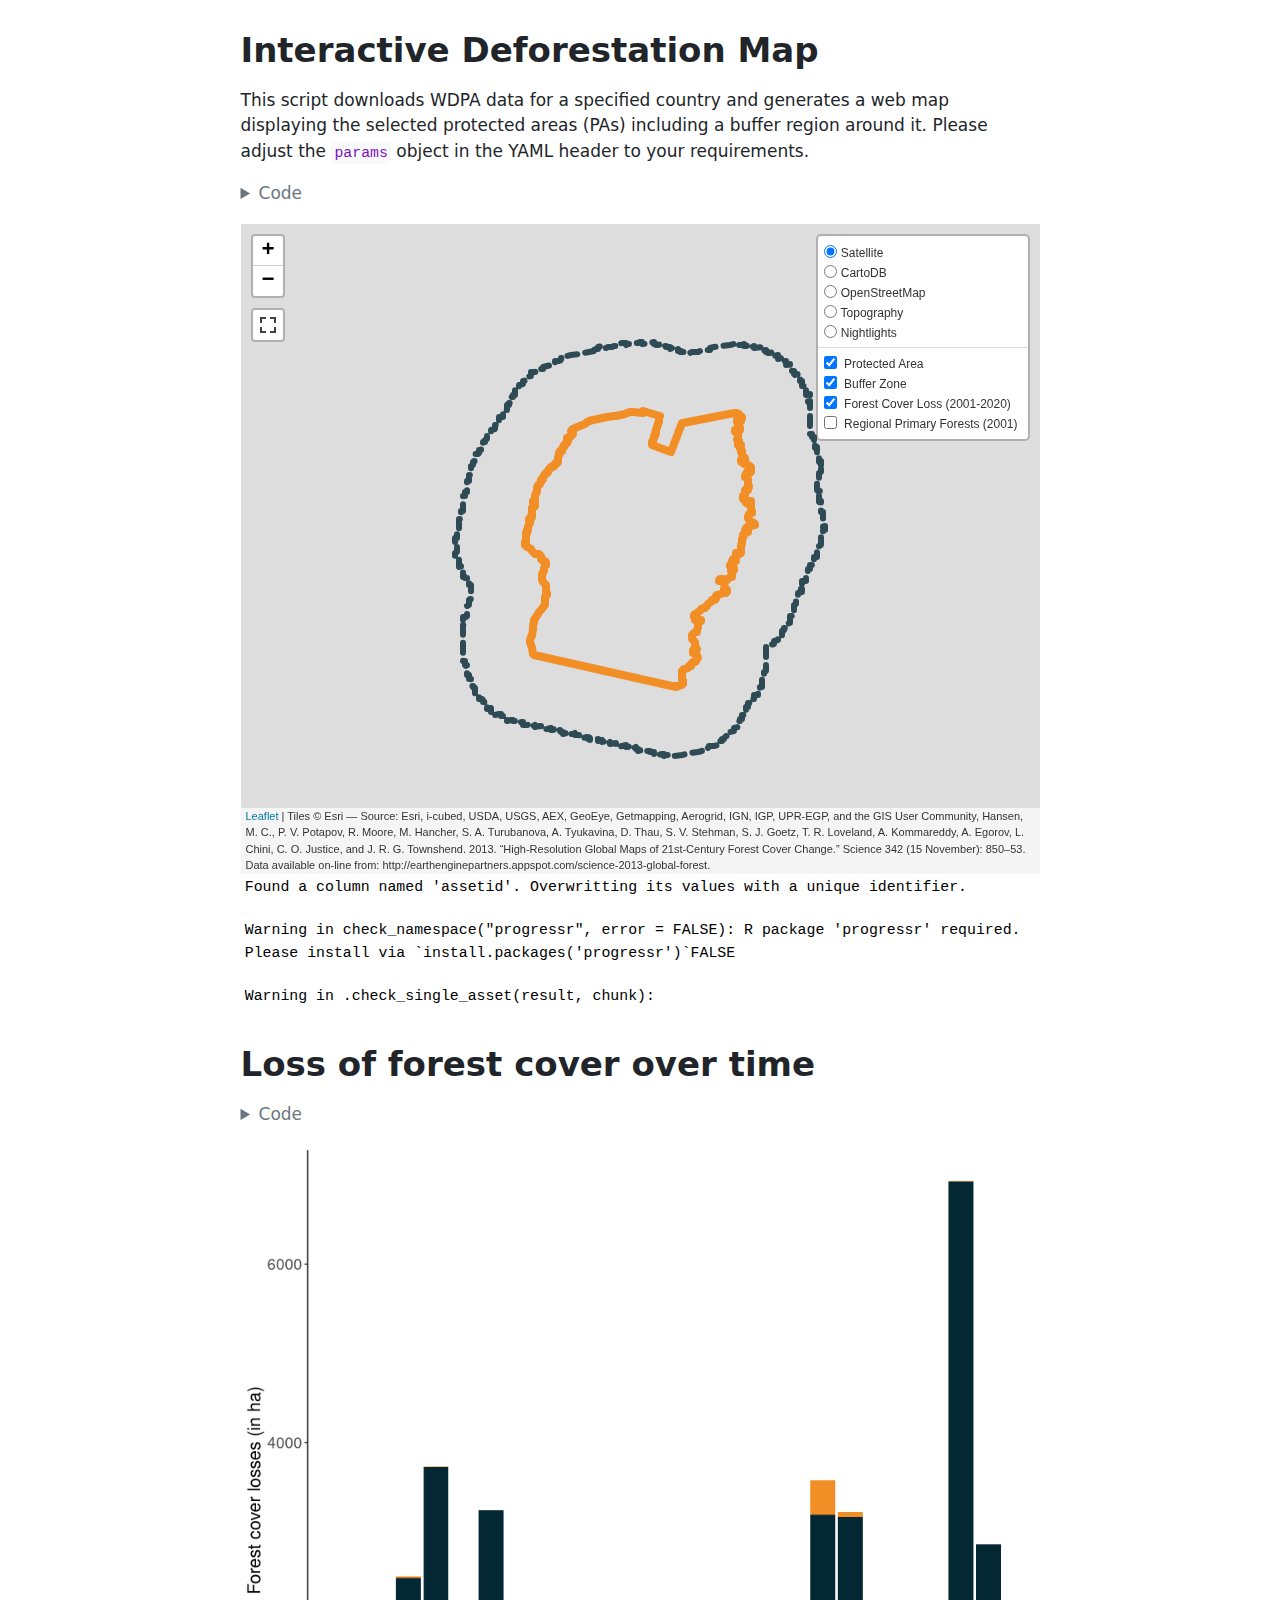
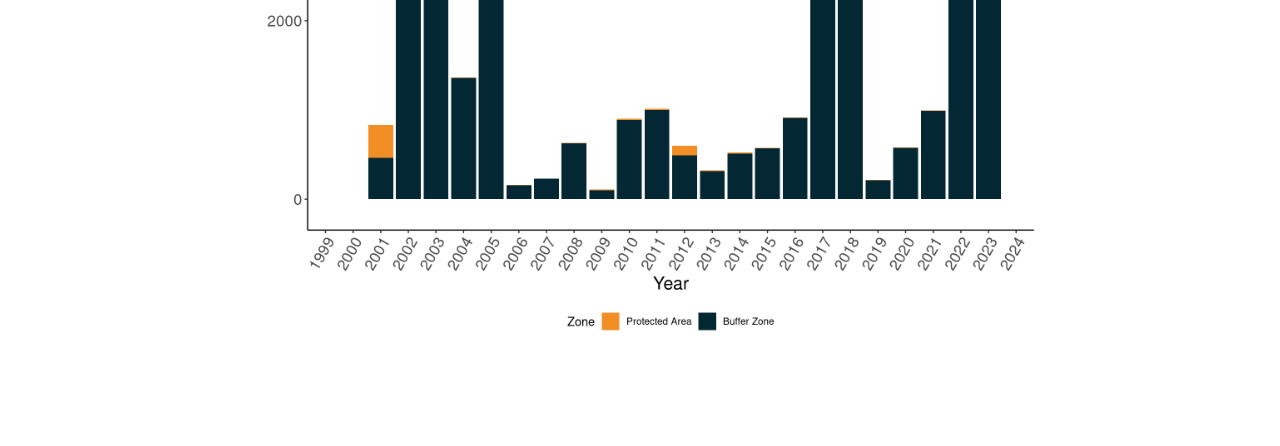
==== interactive-deforestation-map.html @ 2de117c9 "Built site for gh-pages" ====
<!DOCTYPE html>
<html xmlns="http://www.w3.org/1999/xhtml" lang="en" xml:lang="en"><head>

<meta charset="utf-8">
<meta name="generator" content="quarto-1.4.553">

<meta name="viewport" content="width=device-width, initial-scale=1.0, user-scalable=yes">


<title>Interactive Deforestation Map</title>
<style>
code{white-space: pre-wrap;}
span.smallcaps{font-variant: small-caps;}
div.columns{display: flex; gap: min(4vw, 1.5em);}
div.column{flex: auto; overflow-x: auto;}
div.hanging-indent{margin-left: 1.5em; text-indent: -1.5em;}
ul.task-list{list-style: none;}
ul.task-list li input[type="checkbox"] {
width: 0.8em;
margin: 0 0.8em 0.2em -1em;  vertical-align: middle;
}

pre > code.sourceCode { white-space: pre; position: relative; }
pre > code.sourceCode > span { line-height: 1.25; }
pre > code.sourceCode > span:empty { height: 1.2em; }
.sourceCode { overflow: visible; }
code.sourceCode > span { color: inherit; text-decoration: inherit; }
div.sourceCode { margin: 1em 0; }
pre.sourceCode { margin: 0; }
@media screen {
div.sourceCode { overflow: auto; }
}
@media print {
pre > code.sourceCode { white-space: pre-wrap; }
pre > code.sourceCode > span { text-indent: -5em; padding-left: 5em; }
}
pre.numberSource code
{ counter-reset: source-line 0; }
pre.numberSource code > span
{ position: relative; left: -4em; counter-increment: source-line; }
pre.numberSource code > span > a:first-child::before
{ content: counter(source-line);
position: relative; left: -1em; text-align: right; vertical-align: baseline;
border: none; display: inline-block;
-webkit-touch-callout: none; -webkit-user-select: none;
-khtml-user-select: none; -moz-user-select: none;
-ms-user-select: none; user-select: none;
padding: 0 4px; width: 4em;
}
pre.numberSource { margin-left: 3em; padding-left: 4px; }
div.sourceCode
{ }
@media screen {
pre > code.sourceCode > span > a:first-child::before { text-decoration: underline; }
}
</style>


<script>const headroomChanged = new CustomEvent("quarto-hrChanged", {
  detail: {},
  bubbles: true,
  cancelable: false,
  composed: false,
});

window.document.addEventListener("DOMContentLoaded", function () {
  let init = false;

  // Manage the back to top button, if one is present.
  let lastScrollTop = window.pageYOffset || document.documentElement.scrollTop;
  const scrollDownBuffer = 5;
  const scrollUpBuffer = 35;
  const btn = document.getElementById("quarto-back-to-top");
  const hideBackToTop = () => {
    btn.style.display = "none";
  };
  const showBackToTop = () => {
    btn.style.display = "inline-block";
  };
  if (btn) {
    window.document.addEventListener(
      "scroll",
      function () {
        const currentScrollTop =
          window.pageYOffset || document.documentElement.scrollTop;

        // Shows and hides the button 'intelligently' as the user scrolls
        if (currentScrollTop - scrollDownBuffer > lastScrollTop) {
          hideBackToTop();
          lastScrollTop = currentScrollTop <= 0 ? 0 : currentScrollTop;
        } else if (currentScrollTop < lastScrollTop - scrollUpBuffer) {
          showBackToTop();
          lastScrollTop = currentScrollTop <= 0 ? 0 : currentScrollTop;
        }

        // Show the button at the bottom, hides it at the top
        if (currentScrollTop <= 0) {
          hideBackToTop();
        } else if (
          window.innerHeight + currentScrollTop >=
          document.body.offsetHeight
        ) {
          showBackToTop();
        }
      },
      false
    );
  }

  function throttle(func, wait) {
    var timeout;
    return function () {
      const context = this;
      const args = arguments;
      const later = function () {
        clearTimeout(timeout);
        timeout = null;
        func.apply(context, args);
      };

      if (!timeout) {
        timeout = setTimeout(later, wait);
      }
    };
  }

  function headerOffset() {
    // Set an offset if there is are fixed top navbar
    const headerEl = window.document.querySelector("header.fixed-top");
    if (headerEl) {
      return headerEl.clientHeight;
    } else {
      return 0;
    }
  }

  function footerOffset() {
    const footerEl = window.document.querySelector("footer.footer");
    if (footerEl) {
      return footerEl.clientHeight;
    } else {
      return 0;
    }
  }

  function dashboardOffset() {
    const dashboardNavEl = window.document.getElementById(
      "quarto-dashboard-header"
    );
    if (dashboardNavEl !== null) {
      return dashboardNavEl.clientHeight;
    } else {
      return 0;
    }
  }

  function updateDocumentOffsetWithoutAnimation() {
    updateDocumentOffset(false);
  }

  function updateDocumentOffset(animated) {
    // set body offset
    const topOffset = headerOffset();
    const bodyOffset = topOffset + footerOffset() + dashboardOffset();
    const bodyEl = window.document.body;
    bodyEl.setAttribute("data-bs-offset", topOffset);
    bodyEl.style.paddingTop = topOffset + "px";

    // deal with sidebar offsets
    const sidebars = window.document.querySelectorAll(
      ".sidebar, .headroom-target"
    );
    sidebars.forEach((sidebar) => {
      if (!animated) {
        sidebar.classList.add("notransition");
        // Remove the no transition class after the animation has time to complete
        setTimeout(function () {
          sidebar.classList.remove("notransition");
        }, 201);
      }

      if (window.Headroom && sidebar.classList.contains("sidebar-unpinned")) {
        sidebar.style.top = "0";
        sidebar.style.maxHeight = "100vh";
      } else {
        sidebar.style.top = topOffset + "px";
        sidebar.style.maxHeight = "calc(100vh - " + topOffset + "px)";
      }
    });

    // allow space for footer
    const mainContainer = window.document.querySelector(".quarto-container");
    if (mainContainer) {
      mainContainer.style.minHeight = "calc(100vh - " + bodyOffset + "px)";
    }

    // link offset
    let linkStyle = window.document.querySelector("#quarto-target-style");
    if (!linkStyle) {
      linkStyle = window.document.createElement("style");
      linkStyle.setAttribute("id", "quarto-target-style");
      window.document.head.appendChild(linkStyle);
    }
    while (linkStyle.firstChild) {
      linkStyle.removeChild(linkStyle.firstChild);
    }
    if (topOffset > 0) {
      linkStyle.appendChild(
        window.document.createTextNode(`
      section:target::before {
        content: "";
        display: block;
        height: ${topOffset}px;
        margin: -${topOffset}px 0 0;
      }`)
      );
    }
    if (init) {
      window.dispatchEvent(headroomChanged);
    }
    init = true;
  }

  // initialize headroom
  var header = window.document.querySelector("#quarto-header");
  if (header && window.Headroom) {
    const headroom = new window.Headroom(header, {
      tolerance: 5,
      onPin: function () {
        const sidebars = window.document.querySelectorAll(
          ".sidebar, .headroom-target"
        );
        sidebars.forEach((sidebar) => {
          sidebar.classList.remove("sidebar-unpinned");
        });
        updateDocumentOffset();
      },
      onUnpin: function () {
        const sidebars = window.document.querySelectorAll(
          ".sidebar, .headroom-target"
        );
        sidebars.forEach((sidebar) => {
          sidebar.classList.add("sidebar-unpinned");
        });
        updateDocumentOffset();
      },
    });
    headroom.init();

    let frozen = false;
    window.quartoToggleHeadroom = function () {
      if (frozen) {
        headroom.unfreeze();
        frozen = false;
      } else {
        headroom.freeze();
        frozen = true;
      }
    };
  }

  window.addEventListener(
    "hashchange",
    function (e) {
      if (
        getComputedStyle(document.documentElement).scrollBehavior !== "smooth"
      ) {
        window.scrollTo(0, window.pageYOffset - headerOffset());
      }
    },
    false
  );

  // Observe size changed for the header
  const headerEl = window.document.querySelector("header.fixed-top");
  if (headerEl && window.ResizeObserver) {
    const observer = new window.ResizeObserver(() => {
      setTimeout(updateDocumentOffsetWithoutAnimation, 0);
    });
    observer.observe(headerEl, {
      attributes: true,
      childList: true,
      characterData: true,
    });
  } else {
    window.addEventListener(
      "resize",
      throttle(updateDocumentOffsetWithoutAnimation, 50)
    );
  }
  setTimeout(updateDocumentOffsetWithoutAnimation, 250);

  // fixup index.html links if we aren't on the filesystem
  if (window.location.protocol !== "file:") {
    const links = window.document.querySelectorAll("a");
    for (let i = 0; i < links.length; i++) {
      if (links[i].href) {
        links[i].dataset.originalHref = links[i].href;
        links[i].href = links[i].href.replace(/\/index\.html/, "/");
      }
    }

    // Fixup any sharing links that require urls
    // Append url to any sharing urls
    const sharingLinks = window.document.querySelectorAll(
      "a.sidebar-tools-main-item, a.quarto-navigation-tool, a.quarto-navbar-tools, a.quarto-navbar-tools-item"
    );
    for (let i = 0; i < sharingLinks.length; i++) {
      const sharingLink = sharingLinks[i];
      const href = sharingLink.getAttribute("href");
      if (href) {
        sharingLink.setAttribute(
          "href",
          href.replace("|url|", window.location.href)
        );
      }
    }

    // Scroll the active navigation item into view, if necessary
    const navSidebar = window.document.querySelector("nav#quarto-sidebar");
    if (navSidebar) {
      // Find the active item
      const activeItem = navSidebar.querySelector("li.sidebar-item a.active");
      if (activeItem) {
        // Wait for the scroll height and height to resolve by observing size changes on the
        // nav element that is scrollable
        const resizeObserver = new ResizeObserver((_entries) => {
          // The bottom of the element
          const elBottom = activeItem.offsetTop;
          const viewBottom = navSidebar.scrollTop + navSidebar.clientHeight;

          // The element height and scroll height are the same, then we are still loading
          if (viewBottom !== navSidebar.scrollHeight) {
            // Determine if the item isn't visible and scroll to it
            if (elBottom >= viewBottom) {
              navSidebar.scrollTop = elBottom;
            }

            // stop observing now since we've completed the scroll
            resizeObserver.unobserve(navSidebar);
          }
        });
        resizeObserver.observe(navSidebar);
      }
    }
  }
});
</script>
<script>/*!
 * clipboard.js v2.0.11
 * https://clipboardjs.com/
 *
 * Licensed MIT © Zeno Rocha
 */
!function(t,e){"object"==typeof exports&&"object"==typeof module?module.exports=e():"function"==typeof define&&define.amd?define([],e):"object"==typeof exports?exports.ClipboardJS=e():t.ClipboardJS=e()}(this,function(){return n={686:function(t,e,n){"use strict";n.d(e,{default:function(){return b}});var e=n(279),i=n.n(e),e=n(370),u=n.n(e),e=n(817),r=n.n(e);function c(t){try{return document.execCommand(t)}catch(t){return}}var a=function(t){t=r()(t);return c("cut"),t};function o(t,e){var n,o,t=(n=t,o="rtl"===document.documentElement.getAttribute("dir"),(t=document.createElement("textarea")).style.fontSize="12pt",t.style.border="0",t.style.padding="0",t.style.margin="0",t.style.position="absolute",t.style[o?"right":"left"]="-9999px",o=window.pageYOffset||document.documentElement.scrollTop,t.style.top="".concat(o,"px"),t.setAttribute("readonly",""),t.value=n,t);return e.container.appendChild(t),e=r()(t),c("copy"),t.remove(),e}var f=function(t){var e=1<arguments.length&&void 0!==arguments[1]?arguments[1]:{container:document.body},n="";return"string"==typeof t?n=o(t,e):t instanceof HTMLInputElement&&!["text","search","url","tel","password"].includes(null==t?void 0:t.type)?n=o(t.value,e):(n=r()(t),c("copy")),n};function l(t){return(l="function"==typeof Symbol&&"symbol"==typeof Symbol.iterator?function(t){return typeof t}:function(t){return t&&"function"==typeof Symbol&&t.constructor===Symbol&&t!==Symbol.prototype?"symbol":typeof t})(t)}var s=function(){var t=0<arguments.length&&void 0!==arguments[0]?arguments[0]:{},e=t.action,n=void 0===e?"copy":e,o=t.container,e=t.target,t=t.text;if("copy"!==n&&"cut"!==n)throw new Error('Invalid "action" value, use either "copy" or "cut"');if(void 0!==e){if(!e||"object"!==l(e)||1!==e.nodeType)throw new Error('Invalid "target" value, use a valid Element');if("copy"===n&&e.hasAttribute("disabled"))throw new Error('Invalid "target" attribute. Please use "readonly" instead of "disabled" attribute');if("cut"===n&&(e.hasAttribute("readonly")||e.hasAttribute("disabled")))throw new Error('Invalid "target" attribute. You can\'t cut text from elements with "readonly" or "disabled" attributes')}return t?f(t,{container:o}):e?"cut"===n?a(e):f(e,{container:o}):void 0};function p(t){return(p="function"==typeof Symbol&&"symbol"==typeof Symbol.iterator?function(t){return typeof t}:function(t){return t&&"function"==typeof Symbol&&t.constructor===Symbol&&t!==Symbol.prototype?"symbol":typeof t})(t)}function d(t,e){for(var n=0;n<e.length;n++){var o=e[n];o.enumerable=o.enumerable||!1,o.configurable=!0,"value"in o&&(o.writable=!0),Object.defineProperty(t,o.key,o)}}function y(t,e){return(y=Object.setPrototypeOf||function(t,e){return t.__proto__=e,t})(t,e)}function h(n){var o=function(){if("undefined"==typeof Reflect||!Reflect.construct)return!1;if(Reflect.construct.sham)return!1;if("function"==typeof Proxy)return!0;try{return Date.prototype.toString.call(Reflect.construct(Date,[],function(){})),!0}catch(t){return!1}}();return function(){var t,e=v(n);return t=o?(t=v(this).constructor,Reflect.construct(e,arguments,t)):e.apply(this,arguments),e=this,!(t=t)||"object"!==p(t)&&"function"!=typeof t?function(t){if(void 0!==t)return t;throw new ReferenceError("this hasn't been initialised - super() hasn't been called")}(e):t}}function v(t){return(v=Object.setPrototypeOf?Object.getPrototypeOf:function(t){return t.__proto__||Object.getPrototypeOf(t)})(t)}function m(t,e){t="data-clipboard-".concat(t);if(e.hasAttribute(t))return e.getAttribute(t)}var b=function(){!function(t,e){if("function"!=typeof e&&null!==e)throw new TypeError("Super expression must either be null or a function");t.prototype=Object.create(e&&e.prototype,{constructor:{value:t,writable:!0,configurable:!0}}),e&&y(t,e)}(r,i());var t,e,n,o=h(r);function r(t,e){var n;return function(t){if(!(t instanceof r))throw new TypeError("Cannot call a class as a function")}(this),(n=o.call(this)).resolveOptions(e),n.listenClick(t),n}return t=r,n=[{key:"copy",value:function(t){var e=1<arguments.length&&void 0!==arguments[1]?arguments[1]:{container:document.body};return f(t,e)}},{key:"cut",value:function(t){return a(t)}},{key:"isSupported",value:function(){var t=0<arguments.length&&void 0!==arguments[0]?arguments[0]:["copy","cut"],t="string"==typeof t?[t]:t,e=!!document.queryCommandSupported;return t.forEach(function(t){e=e&&!!document.queryCommandSupported(t)}),e}}],(e=[{key:"resolveOptions",value:function(){var t=0<arguments.length&&void 0!==arguments[0]?arguments[0]:{};this.action="function"==typeof t.action?t.action:this.defaultAction,this.target="function"==typeof t.target?t.target:this.defaultTarget,this.text="function"==typeof t.text?t.text:this.defaultText,this.container="object"===p(t.container)?t.container:document.body}},{key:"listenClick",value:function(t){var e=this;this.listener=u()(t,"click",function(t){return e.onClick(t)})}},{key:"onClick",value:function(t){var e=t.delegateTarget||t.currentTarget,n=this.action(e)||"copy",t=s({action:n,container:this.container,target:this.target(e),text:this.text(e)});this.emit(t?"success":"error",{action:n,text:t,trigger:e,clearSelection:function(){e&&e.focus(),window.getSelection().removeAllRanges()}})}},{key:"defaultAction",value:function(t){return m("action",t)}},{key:"defaultTarget",value:function(t){t=m("target",t);if(t)return document.querySelector(t)}},{key:"defaultText",value:function(t){return m("text",t)}},{key:"destroy",value:function(){this.listener.destroy()}}])&&d(t.prototype,e),n&&d(t,n),r}()},828:function(t){var e;"undefined"==typeof Element||Element.prototype.matches||((e=Element.prototype).matches=e.matchesSelector||e.mozMatchesSelector||e.msMatchesSelector||e.oMatchesSelector||e.webkitMatchesSelector),t.exports=function(t,e){for(;t&&9!==t.nodeType;){if("function"==typeof t.matches&&t.matches(e))return t;t=t.parentNode}}},438:function(t,e,n){var u=n(828);function i(t,e,n,o,r){var i=function(e,n,t,o){return function(t){t.delegateTarget=u(t.target,n),t.delegateTarget&&o.call(e,t)}}.apply(this,arguments);return t.addEventListener(n,i,r),{destroy:function(){t.removeEventListener(n,i,r)}}}t.exports=function(t,e,n,o,r){return"function"==typeof t.addEventListener?i.apply(null,arguments):"function"==typeof n?i.bind(null,document).apply(null,arguments):("string"==typeof t&&(t=document.querySelectorAll(t)),Array.prototype.map.call(t,function(t){return i(t,e,n,o,r)}))}},879:function(t,n){n.node=function(t){return void 0!==t&&t instanceof HTMLElement&&1===t.nodeType},n.nodeList=function(t){var e=Object.prototype.toString.call(t);return void 0!==t&&("[object NodeList]"===e||"[object HTMLCollection]"===e)&&"length"in t&&(0===t.length||n.node(t[0]))},n.string=function(t){return"string"==typeof t||t instanceof String},n.fn=function(t){return"[object Function]"===Object.prototype.toString.call(t)}},370:function(t,e,n){var f=n(879),l=n(438);t.exports=function(t,e,n){if(!t&&!e&&!n)throw new Error("Missing required arguments");if(!f.string(e))throw new TypeError("Second argument must be a String");if(!f.fn(n))throw new TypeError("Third argument must be a Function");if(f.node(t))return c=e,a=n,(u=t).addEventListener(c,a),{destroy:function(){u.removeEventListener(c,a)}};if(f.nodeList(t))return o=t,r=e,i=n,Array.prototype.forEach.call(o,function(t){t.addEventListener(r,i)}),{destroy:function(){Array.prototype.forEach.call(o,function(t){t.removeEventListener(r,i)})}};if(f.string(t))return t=t,e=e,n=n,l(document.body,t,e,n);throw new TypeError("First argument must be a String, HTMLElement, HTMLCollection, or NodeList");var o,r,i,u,c,a}},817:function(t){t.exports=function(t){var e,n="SELECT"===t.nodeName?(t.focus(),t.value):"INPUT"===t.nodeName||"TEXTAREA"===t.nodeName?((e=t.hasAttribute("readonly"))||t.setAttribute("readonly",""),t.select(),t.setSelectionRange(0,t.value.length),e||t.removeAttribute("readonly"),t.value):(t.hasAttribute("contenteditable")&&t.focus(),n=window.getSelection(),(e=document.createRange()).selectNodeContents(t),n.removeAllRanges(),n.addRange(e),n.toString());return n}},279:function(t){function e(){}e.prototype={on:function(t,e,n){var o=this.e||(this.e={});return(o[t]||(o[t]=[])).push({fn:e,ctx:n}),this},once:function(t,e,n){var o=this;function r(){o.off(t,r),e.apply(n,arguments)}return r._=e,this.on(t,r,n)},emit:function(t){for(var e=[].slice.call(arguments,1),n=((this.e||(this.e={}))[t]||[]).slice(),o=0,r=n.length;o<r;o++)n[o].fn.apply(n[o].ctx,e);return this},off:function(t,e){var n=this.e||(this.e={}),o=n[t],r=[];if(o&&e)for(var i=0,u=o.length;i<u;i++)o[i].fn!==e&&o[i].fn._!==e&&r.push(o[i]);return r.length?n[t]=r:delete n[t],this}},t.exports=e,t.exports.TinyEmitter=e}},r={},o.n=function(t){var e=t&&t.__esModule?function(){return t.default}:function(){return t};return o.d(e,{a:e}),e},o.d=function(t,e){for(var n in e)o.o(e,n)&&!o.o(t,n)&&Object.defineProperty(t,n,{enumerable:!0,get:e[n]})},o.o=function(t,e){return Object.prototype.hasOwnProperty.call(t,e)},o(686).default;function o(t){if(r[t])return r[t].exports;var e=r[t]={exports:{}};return n[t](e,e.exports,o),e.exports}var n,r});</script>
<script>/*! @algolia/autocomplete-js 1.11.1 | MIT License | © Algolia, Inc. and contributors | https://github.com/algolia/autocomplete */
!function(e,t){"object"==typeof exports&&"undefined"!=typeof module?t(exports):"function"==typeof define&&define.amd?define(["exports"],t):t((e="undefined"!=typeof globalThis?globalThis:e||self)["@algolia/autocomplete-js"]={})}(this,(function(e){"use strict";function t(e,t){var n=Object.keys(e);if(Object.getOwnPropertySymbols){var r=Object.getOwnPropertySymbols(e);t&&(r=r.filter((function(t){return Object.getOwnPropertyDescriptor(e,t).enumerable}))),n.push.apply(n,r)}return n}function n(e){for(var n=1;n<arguments.length;n++){var r=null!=arguments[n]?arguments[n]:{};n%2?t(Object(r),!0).forEach((function(t){o(e,t,r[t])})):Object.getOwnPropertyDescriptors?Object.defineProperties(e,Object.getOwnPropertyDescriptors(r)):t(Object(r)).forEach((function(t){Object.defineProperty(e,t,Object.getOwnPropertyDescriptor(r,t))}))}return e}function r(e){return r="function"==typeof Symbol&&"symbol"==typeof Symbol.iterator?function(e){return typeof e}:function(e){return e&&"function"==typeof Symbol&&e.constructor===Symbol&&e!==Symbol.prototype?"symbol":typeof e},r(e)}function o(e,t,n){return(t=function(e){var t=function(e,t){if("object"!=typeof e||null===e)return e;var n=e[Symbol.toPrimitive];if(void 0!==n){var r=n.call(e,t||"default");if("object"!=typeof r)return r;throw new TypeError("@@toPrimitive must return a primitive value.")}return("string"===t?String:Number)(e)}(e,"string");return"symbol"==typeof t?t:String(t)}(t))in e?Object.defineProperty(e,t,{value:n,enumerable:!0,configurable:!0,writable:!0}):e[t]=n,e}function i(){return i=Object.assign?Object.assign.bind():function(e){for(var t=1;t<arguments.length;t++){var n=arguments[t];for(var r in n)Object.prototype.hasOwnProperty.call(n,r)&&(e[r]=n[r])}return e},i.apply(this,arguments)}function u(e,t){if(null==e)return{};var n,r,o=function(e,t){if(null==e)return{};var n,r,o={},i=Object.keys(e);for(r=0;r<i.length;r++)n=i[r],t.indexOf(n)>=0||(o[n]=e[n]);return o}(e,t);if(Object.getOwnPropertySymbols){var i=Object.getOwnPropertySymbols(e);for(r=0;r<i.length;r++)n=i[r],t.indexOf(n)>=0||Object.prototype.propertyIsEnumerable.call(e,n)&&(o[n]=e[n])}return o}function a(e,t){return function(e){if(Array.isArray(e))return e}(e)||function(e,t){var n=null==e?null:"undefined"!=typeof Symbol&&e[Symbol.iterator]||e["@@iterator"];if(null!=n){var r,o,i,u,a=[],l=!0,c=!1;try{if(i=(n=n.call(e)).next,0===t){if(Object(n)!==n)return;l=!1}else for(;!(l=(r=i.call(n)).done)&&(a.push(r.value),a.length!==t);l=!0);}catch(e){c=!0,o=e}finally{try{if(!l&&null!=n.return&&(u=n.return(),Object(u)!==u))return}finally{if(c)throw o}}return a}}(e,t)||c(e,t)||function(){throw new TypeError("Invalid attempt to destructure non-iterable instance.\nIn order to be iterable, non-array objects must have a [Symbol.iterator]() method.")}()}function l(e){return function(e){if(Array.isArray(e))return s(e)}(e)||function(e){if("undefined"!=typeof Symbol&&null!=e[Symbol.iterator]||null!=e["@@iterator"])return Array.from(e)}(e)||c(e)||function(){throw new TypeError("Invalid attempt to spread non-iterable instance.\nIn order to be iterable, non-array objects must have a [Symbol.iterator]() method.")}()}function c(e,t){if(e){if("string"==typeof e)return s(e,t);var n=Object.prototype.toString.call(e).slice(8,-1);return"Object"===n&&e.constructor&&(n=e.constructor.name),"Map"===n||"Set"===n?Array.from(e):"Arguments"===n||/^(?:Ui|I)nt(?:8|16|32)(?:Clamped)?Array$/.test(n)?s(e,t):void 0}}function s(e,t){(null==t||t>e.length)&&(t=e.length);for(var n=0,r=new Array(t);n<t;n++)r[n]=e[n];return r}function f(e){return{current:e}}function p(e,t){var n=void 0;return function(){for(var r=arguments.length,o=new Array(r),i=0;i<r;i++)o[i]=arguments[i];n&&clearTimeout(n),n=setTimeout((function(){return e.apply(void 0,o)}),t)}}function m(e){return e.reduce((function(e,t){return e.concat(t)}),[])}var v=0;function d(){return"autocomplete-".concat(v++)}function y(e,t){return t.reduce((function(e,t){return e&&e[t]}),e)}function b(e){return 0===e.collections.length?0:e.collections.reduce((function(e,t){return e+t.items.length}),0)}function g(e){return e!==Object(e)}function h(e,t){if(e===t)return!0;if(g(e)||g(t)||"function"==typeof e||"function"==typeof t)return e===t;if(Object.keys(e).length!==Object.keys(t).length)return!1;for(var n=0,r=Object.keys(e);n<r.length;n++){var o=r[n];if(!(o in t))return!1;if(!h(e[o],t[o]))return!1}return!0}var O=function(){};var _="1.11.1",S=[{segment:"autocomplete-core",version:_}];function j(e){var t=e.item,n=e.items,r=void 0===n?[]:n;return{index:t.__autocomplete_indexName,items:[t],positions:[1+r.findIndex((function(e){return e.objectID===t.objectID}))],queryID:t.__autocomplete_queryID,algoliaSource:["autocomplete"]}}function P(e,t){return function(e){if(Array.isArray(e))return e}(e)||function(e,t){var n=null==e?null:"undefined"!=typeof Symbol&&e[Symbol.iterator]||e["@@iterator"];if(null!=n){var r,o,i,u,a=[],l=!0,c=!1;try{if(i=(n=n.call(e)).next,0===t){if(Object(n)!==n)return;l=!1}else for(;!(l=(r=i.call(n)).done)&&(a.push(r.value),a.length!==t);l=!0);}catch(e){c=!0,o=e}finally{try{if(!l&&null!=n.return&&(u=n.return(),Object(u)!==u))return}finally{if(c)throw o}}return a}}(e,t)||function(e,t){if(!e)return;if("string"==typeof e)return w(e,t);var n=Object.prototype.toString.call(e).slice(8,-1);"Object"===n&&e.constructor&&(n=e.constructor.name);if("Map"===n||"Set"===n)return Array.from(e);if("Arguments"===n||/^(?:Ui|I)nt(?:8|16|32)(?:Clamped)?Array$/.test(n))return w(e,t)}(e,t)||function(){throw new TypeError("Invalid attempt to destructure non-iterable instance.\nIn order to be iterable, non-array objects must have a [Symbol.iterator]() method.")}()}function w(e,t){(null==t||t>e.length)&&(t=e.length);for(var n=0,r=new Array(t);n<t;n++)r[n]=e[n];return r}var I=["items"],A=["items"];function E(e){return E="function"==typeof Symbol&&"symbol"==typeof Symbol.iterator?function(e){return typeof e}:function(e){return e&&"function"==typeof Symbol&&e.constructor===Symbol&&e!==Symbol.prototype?"symbol":typeof e},E(e)}function D(e){return function(e){if(Array.isArray(e))return C(e)}(e)||function(e){if("undefined"!=typeof Symbol&&null!=e[Symbol.iterator]||null!=e["@@iterator"])return Array.from(e)}(e)||function(e,t){if(!e)return;if("string"==typeof e)return C(e,t);var n=Object.prototype.toString.call(e).slice(8,-1);"Object"===n&&e.constructor&&(n=e.constructor.name);if("Map"===n||"Set"===n)return Array.from(e);if("Arguments"===n||/^(?:Ui|I)nt(?:8|16|32)(?:Clamped)?Array$/.test(n))return C(e,t)}(e)||function(){throw new TypeError("Invalid attempt to spread non-iterable instance.\nIn order to be iterable, non-array objects must have a [Symbol.iterator]() method.")}()}function C(e,t){(null==t||t>e.length)&&(t=e.length);for(var n=0,r=new Array(t);n<t;n++)r[n]=e[n];return r}function k(e,t){if(null==e)return{};var n,r,o=function(e,t){if(null==e)return{};var n,r,o={},i=Object.keys(e);for(r=0;r<i.length;r++)n=i[r],t.indexOf(n)>=0||(o[n]=e[n]);return o}(e,t);if(Object.getOwnPropertySymbols){var i=Object.getOwnPropertySymbols(e);for(r=0;r<i.length;r++)n=i[r],t.indexOf(n)>=0||Object.prototype.propertyIsEnumerable.call(e,n)&&(o[n]=e[n])}return o}function x(e,t){var n=Object.keys(e);if(Object.getOwnPropertySymbols){var r=Object.getOwnPropertySymbols(e);t&&(r=r.filter((function(t){return Object.getOwnPropertyDescriptor(e,t).enumerable}))),n.push.apply(n,r)}return n}function N(e){for(var t=1;t<arguments.length;t++){var n=null!=arguments[t]?arguments[t]:{};t%2?x(Object(n),!0).forEach((function(t){T(e,t,n[t])})):Object.getOwnPropertyDescriptors?Object.defineProperties(e,Object.getOwnPropertyDescriptors(n)):x(Object(n)).forEach((function(t){Object.defineProperty(e,t,Object.getOwnPropertyDescriptor(n,t))}))}return e}function T(e,t,n){return(t=function(e){var t=function(e,t){if("object"!==E(e)||null===e)return e;var n=e[Symbol.toPrimitive];if(void 0!==n){var r=n.call(e,t||"default");if("object"!==E(r))return r;throw new TypeError("@@toPrimitive must return a primitive value.")}return("string"===t?String:Number)(e)}(e,"string");return"symbol"===E(t)?t:String(t)}(t))in e?Object.defineProperty(e,t,{value:n,enumerable:!0,configurable:!0,writable:!0}):e[t]=n,e}function q(e){for(var t=arguments.length>1&&void 0!==arguments[1]?arguments[1]:20,n=[],r=0;r<e.objectIDs.length;r+=t)n.push(N(N({},e),{},{objectIDs:e.objectIDs.slice(r,r+t)}));return n}function B(e){return e.map((function(e){var t=e.items,n=k(e,I);return N(N({},n),{},{objectIDs:(null==t?void 0:t.map((function(e){return e.objectID})))||n.objectIDs})}))}function R(e){var t,n,r,o=(t=P((e.version||"").split(".").map(Number),2),n=t[0],r=t[1],n>=3||2===n&&r>=4||1===n&&r>=10);function i(t,n,r){if(o&&void 0!==r){var i=r[0].__autocomplete_algoliaCredentials,u={"X-Algolia-Application-Id":i.appId,"X-Algolia-API-Key":i.apiKey};e.apply(void 0,[t].concat(D(n),[{headers:u}]))}else e.apply(void 0,[t].concat(D(n)))}return{init:function(t,n){e("init",{appId:t,apiKey:n})},setUserToken:function(t){e("setUserToken",t)},clickedObjectIDsAfterSearch:function(){for(var e=arguments.length,t=new Array(e),n=0;n<e;n++)t[n]=arguments[n];t.length>0&&i("clickedObjectIDsAfterSearch",B(t),t[0].items)},clickedObjectIDs:function(){for(var e=arguments.length,t=new Array(e),n=0;n<e;n++)t[n]=arguments[n];t.length>0&&i("clickedObjectIDs",B(t),t[0].items)},clickedFilters:function(){for(var t=arguments.length,n=new Array(t),r=0;r<t;r++)n[r]=arguments[r];n.length>0&&e.apply(void 0,["clickedFilters"].concat(n))},convertedObjectIDsAfterSearch:function(){for(var e=arguments.length,t=new Array(e),n=0;n<e;n++)t[n]=arguments[n];t.length>0&&i("convertedObjectIDsAfterSearch",B(t),t[0].items)},convertedObjectIDs:function(){for(var e=arguments.length,t=new Array(e),n=0;n<e;n++)t[n]=arguments[n];t.length>0&&i("convertedObjectIDs",B(t),t[0].items)},convertedFilters:function(){for(var t=arguments.length,n=new Array(t),r=0;r<t;r++)n[r]=arguments[r];n.length>0&&e.apply(void 0,["convertedFilters"].concat(n))},viewedObjectIDs:function(){for(var e=arguments.length,t=new Array(e),n=0;n<e;n++)t[n]=arguments[n];t.length>0&&t.reduce((function(e,t){var n=t.items,r=k(t,A);return[].concat(D(e),D(q(N(N({},r),{},{objectIDs:(null==n?void 0:n.map((function(e){return e.objectID})))||r.objectIDs})).map((function(e){return{items:n,payload:e}}))))}),[]).forEach((function(e){var t=e.items;return i("viewedObjectIDs",[e.payload],t)}))},viewedFilters:function(){for(var t=arguments.length,n=new Array(t),r=0;r<t;r++)n[r]=arguments[r];n.length>0&&e.apply(void 0,["viewedFilters"].concat(n))}}}function F(e){var t=e.items.reduce((function(e,t){var n;return e[t.__autocomplete_indexName]=(null!==(n=e[t.__autocomplete_indexName])&&void 0!==n?n:[]).concat(t),e}),{});return Object.keys(t).map((function(e){return{index:e,items:t[e],algoliaSource:["autocomplete"]}}))}function L(e){return e.objectID&&e.__autocomplete_indexName&&e.__autocomplete_queryID}function U(e){return U="function"==typeof Symbol&&"symbol"==typeof Symbol.iterator?function(e){return typeof e}:function(e){return e&&"function"==typeof Symbol&&e.constructor===Symbol&&e!==Symbol.prototype?"symbol":typeof e},U(e)}function M(e){return function(e){if(Array.isArray(e))return H(e)}(e)||function(e){if("undefined"!=typeof Symbol&&null!=e[Symbol.iterator]||null!=e["@@iterator"])return Array.from(e)}(e)||function(e,t){if(!e)return;if("string"==typeof e)return H(e,t);var n=Object.prototype.toString.call(e).slice(8,-1);"Object"===n&&e.constructor&&(n=e.constructor.name);if("Map"===n||"Set"===n)return Array.from(e);if("Arguments"===n||/^(?:Ui|I)nt(?:8|16|32)(?:Clamped)?Array$/.test(n))return H(e,t)}(e)||function(){throw new TypeError("Invalid attempt to spread non-iterable instance.\nIn order to be iterable, non-array objects must have a [Symbol.iterator]() method.")}()}function H(e,t){(null==t||t>e.length)&&(t=e.length);for(var n=0,r=new Array(t);n<t;n++)r[n]=e[n];return r}function V(e,t){var n=Object.keys(e);if(Object.getOwnPropertySymbols){var r=Object.getOwnPropertySymbols(e);t&&(r=r.filter((function(t){return Object.getOwnPropertyDescriptor(e,t).enumerable}))),n.push.apply(n,r)}return n}function W(e){for(var t=1;t<arguments.length;t++){var n=null!=arguments[t]?arguments[t]:{};t%2?V(Object(n),!0).forEach((function(t){K(e,t,n[t])})):Object.getOwnPropertyDescriptors?Object.defineProperties(e,Object.getOwnPropertyDescriptors(n)):V(Object(n)).forEach((function(t){Object.defineProperty(e,t,Object.getOwnPropertyDescriptor(n,t))}))}return e}function K(e,t,n){return(t=function(e){var t=function(e,t){if("object"!==U(e)||null===e)return e;var n=e[Symbol.toPrimitive];if(void 0!==n){var r=n.call(e,t||"default");if("object"!==U(r))return r;throw new TypeError("@@toPrimitive must return a primitive value.")}return("string"===t?String:Number)(e)}(e,"string");return"symbol"===U(t)?t:String(t)}(t))in e?Object.defineProperty(e,t,{value:n,enumerable:!0,configurable:!0,writable:!0}):e[t]=n,e}var Q="2.6.0",$="https://cdn.jsdelivr.net/npm/search-insights@".concat(Q,"/dist/search-insights.min.js"),z=p((function(e){var t=e.onItemsChange,n=e.items,r=e.insights,o=e.state;t({insights:r,insightsEvents:F({items:n}).map((function(e){return W({eventName:"Items Viewed"},e)})),state:o})}),400);function G(e){var t=function(e){return W({onItemsChange:function(e){var t=e.insights,n=e.insightsEvents;t.viewedObjectIDs.apply(t,M(n.map((function(e){return W(W({},e),{},{algoliaSource:[].concat(M(e.algoliaSource||[]),["autocomplete-internal"])})}))))},onSelect:function(e){var t=e.insights,n=e.insightsEvents;t.clickedObjectIDsAfterSearch.apply(t,M(n.map((function(e){return W(W({},e),{},{algoliaSource:[].concat(M(e.algoliaSource||[]),["autocomplete-internal"])})}))))},onActive:O},e)}(e),n=t.insightsClient,r=t.onItemsChange,o=t.onSelect,i=t.onActive,u=n;n||function(e){if("undefined"!=typeof window)e({window:window})}((function(e){var t=e.window,n=t.AlgoliaAnalyticsObject||"aa";"string"==typeof n&&(u=t[n]),u||(t.AlgoliaAnalyticsObject=n,t[n]||(t[n]=function(){t[n].queue||(t[n].queue=[]);for(var e=arguments.length,r=new Array(e),o=0;o<e;o++)r[o]=arguments[o];t[n].queue.push(r)}),t[n].version=Q,u=t[n],function(e){var t="[Autocomplete]: Could not load search-insights.js. Please load it manually following https://alg.li/insights-autocomplete";try{var n=e.document.createElement("script");n.async=!0,n.src=$,n.onerror=function(){console.error(t)},document.body.appendChild(n)}catch(e){console.error(t)}}(t))}));var a=R(u),l=f([]),c=p((function(e){var t=e.state;if(t.isOpen){var n=t.collections.reduce((function(e,t){return[].concat(M(e),M(t.items))}),[]).filter(L);h(l.current.map((function(e){return e.objectID})),n.map((function(e){return e.objectID})))||(l.current=n,n.length>0&&z({onItemsChange:r,items:n,insights:a,state:t}))}}),0);return{name:"aa.algoliaInsightsPlugin",subscribe:function(e){var t=e.setContext,n=e.onSelect,r=e.onActive;function l(e){t({algoliaInsightsPlugin:{__algoliaSearchParameters:W({clickAnalytics:!0},e?{userToken:e}:{}),insights:a}})}u("addAlgoliaAgent","insights-plugin"),l(),u("onUserTokenChange",l),u("getUserToken",null,(function(e,t){l(t)})),n((function(e){var t=e.item,n=e.state,r=e.event,i=e.source;L(t)&&o({state:n,event:r,insights:a,item:t,insightsEvents:[W({eventName:"Item Selected"},j({item:t,items:i.getItems().filter(L)}))]})})),r((function(e){var t=e.item,n=e.source,r=e.state,o=e.event;L(t)&&i({state:r,event:o,insights:a,item:t,insightsEvents:[W({eventName:"Item Active"},j({item:t,items:n.getItems().filter(L)}))]})}))},onStateChange:function(e){var t=e.state;c({state:t})},__autocomplete_pluginOptions:e}}function J(e,t){var n=t;return{then:function(t,r){return J(e.then(Y(t,n,e),Y(r,n,e)),n)},catch:function(t){return J(e.catch(Y(t,n,e)),n)},finally:function(t){return t&&n.onCancelList.push(t),J(e.finally(Y(t&&function(){return n.onCancelList=[],t()},n,e)),n)},cancel:function(){n.isCanceled=!0;var e=n.onCancelList;n.onCancelList=[],e.forEach((function(e){e()}))},isCanceled:function(){return!0===n.isCanceled}}}function X(e){return J(e,{isCanceled:!1,onCancelList:[]})}function Y(e,t,n){return e?function(n){return t.isCanceled?n:e(n)}:n}function Z(e,t,n,r){if(!n)return null;if(e<0&&(null===t||null!==r&&0===t))return n+e;var o=(null===t?-1:t)+e;return o<=-1||o>=n?null===r?null:0:o}function ee(e,t){var n=Object.keys(e);if(Object.getOwnPropertySymbols){var r=Object.getOwnPropertySymbols(e);t&&(r=r.filter((function(t){return Object.getOwnPropertyDescriptor(e,t).enumerable}))),n.push.apply(n,r)}return n}function te(e){for(var t=1;t<arguments.length;t++){var n=null!=arguments[t]?arguments[t]:{};t%2?ee(Object(n),!0).forEach((function(t){ne(e,t,n[t])})):Object.getOwnPropertyDescriptors?Object.defineProperties(e,Object.getOwnPropertyDescriptors(n)):ee(Object(n)).forEach((function(t){Object.defineProperty(e,t,Object.getOwnPropertyDescriptor(n,t))}))}return e}function ne(e,t,n){return(t=function(e){var t=function(e,t){if("object"!==re(e)||null===e)return e;var n=e[Symbol.toPrimitive];if(void 0!==n){var r=n.call(e,t||"default");if("object"!==re(r))return r;throw new TypeError("@@toPrimitive must return a primitive value.")}return("string"===t?String:Number)(e)}(e,"string");return"symbol"===re(t)?t:String(t)}(t))in e?Object.defineProperty(e,t,{value:n,enumerable:!0,configurable:!0,writable:!0}):e[t]=n,e}function re(e){return re="function"==typeof Symbol&&"symbol"==typeof Symbol.iterator?function(e){return typeof e}:function(e){return e&&"function"==typeof Symbol&&e.constructor===Symbol&&e!==Symbol.prototype?"symbol":typeof e},re(e)}function oe(e){var t=function(e){var t=e.collections.map((function(e){return e.items.length})).reduce((function(e,t,n){var r=(e[n-1]||0)+t;return e.push(r),e}),[]).reduce((function(t,n){return n<=e.activeItemId?t+1:t}),0);return e.collections[t]}(e);if(!t)return null;var n=t.items[function(e){for(var t=e.state,n=e.collection,r=!1,o=0,i=0;!1===r;){var u=t.collections[o];if(u===n){r=!0;break}i+=u.items.length,o++}return t.activeItemId-i}({state:e,collection:t})],r=t.source;return{item:n,itemInputValue:r.getItemInputValue({item:n,state:e}),itemUrl:r.getItemUrl({item:n,state:e}),source:r}}function ie(e,t,n){return[e,null==n?void 0:n.sourceId,t].filter(Boolean).join("-").replace(/\s/g,"")}var ue=/((gt|sm)-|galaxy nexus)|samsung[- ]|samsungbrowser/i;function ae(e){return ae="function"==typeof Symbol&&"symbol"==typeof Symbol.iterator?function(e){return typeof e}:function(e){return e&&"function"==typeof Symbol&&e.constructor===Symbol&&e!==Symbol.prototype?"symbol":typeof e},ae(e)}function le(e,t){var n=Object.keys(e);if(Object.getOwnPropertySymbols){var r=Object.getOwnPropertySymbols(e);t&&(r=r.filter((function(t){return Object.getOwnPropertyDescriptor(e,t).enumerable}))),n.push.apply(n,r)}return n}function ce(e,t,n){return(t=function(e){var t=function(e,t){if("object"!==ae(e)||null===e)return e;var n=e[Symbol.toPrimitive];if(void 0!==n){var r=n.call(e,t||"default");if("object"!==ae(r))return r;throw new TypeError("@@toPrimitive must return a primitive value.")}return("string"===t?String:Number)(e)}(e,"string");return"symbol"===ae(t)?t:String(t)}(t))in e?Object.defineProperty(e,t,{value:n,enumerable:!0,configurable:!0,writable:!0}):e[t]=n,e}function se(e,t,n){var r,o=t.initialState;return{getState:function(){return o},dispatch:function(r,i){var u=function(e){for(var t=1;t<arguments.length;t++){var n=null!=arguments[t]?arguments[t]:{};t%2?le(Object(n),!0).forEach((function(t){ce(e,t,n[t])})):Object.getOwnPropertyDescriptors?Object.defineProperties(e,Object.getOwnPropertyDescriptors(n)):le(Object(n)).forEach((function(t){Object.defineProperty(e,t,Object.getOwnPropertyDescriptor(n,t))}))}return e}({},o);o=e(o,{type:r,props:t,payload:i}),n({state:o,prevState:u})},pendingRequests:(r=[],{add:function(e){return r.push(e),e.finally((function(){r=r.filter((function(t){return t!==e}))}))},cancelAll:function(){r.forEach((function(e){return e.cancel()}))},isEmpty:function(){return 0===r.length}})}}function fe(e){return fe="function"==typeof Symbol&&"symbol"==typeof Symbol.iterator?function(e){return typeof e}:function(e){return e&&"function"==typeof Symbol&&e.constructor===Symbol&&e!==Symbol.prototype?"symbol":typeof e},fe(e)}function pe(e,t){var n=Object.keys(e);if(Object.getOwnPropertySymbols){var r=Object.getOwnPropertySymbols(e);t&&(r=r.filter((function(t){return Object.getOwnPropertyDescriptor(e,t).enumerable}))),n.push.apply(n,r)}return n}function me(e){for(var t=1;t<arguments.length;t++){var n=null!=arguments[t]?arguments[t]:{};t%2?pe(Object(n),!0).forEach((function(t){ve(e,t,n[t])})):Object.getOwnPropertyDescriptors?Object.defineProperties(e,Object.getOwnPropertyDescriptors(n)):pe(Object(n)).forEach((function(t){Object.defineProperty(e,t,Object.getOwnPropertyDescriptor(n,t))}))}return e}function ve(e,t,n){return(t=function(e){var t=function(e,t){if("object"!==fe(e)||null===e)return e;var n=e[Symbol.toPrimitive];if(void 0!==n){var r=n.call(e,t||"default");if("object"!==fe(r))return r;throw new TypeError("@@toPrimitive must return a primitive value.")}return("string"===t?String:Number)(e)}(e,"string");return"symbol"===fe(t)?t:String(t)}(t))in e?Object.defineProperty(e,t,{value:n,enumerable:!0,configurable:!0,writable:!0}):e[t]=n,e}function de(e){return de="function"==typeof Symbol&&"symbol"==typeof Symbol.iterator?function(e){return typeof e}:function(e){return e&&"function"==typeof Symbol&&e.constructor===Symbol&&e!==Symbol.prototype?"symbol":typeof e},de(e)}function ye(e){return function(e){if(Array.isArray(e))return be(e)}(e)||function(e){if("undefined"!=typeof Symbol&&null!=e[Symbol.iterator]||null!=e["@@iterator"])return Array.from(e)}(e)||function(e,t){if(!e)return;if("string"==typeof e)return be(e,t);var n=Object.prototype.toString.call(e).slice(8,-1);"Object"===n&&e.constructor&&(n=e.constructor.name);if("Map"===n||"Set"===n)return Array.from(e);if("Arguments"===n||/^(?:Ui|I)nt(?:8|16|32)(?:Clamped)?Array$/.test(n))return be(e,t)}(e)||function(){throw new TypeError("Invalid attempt to spread non-iterable instance.\nIn order to be iterable, non-array objects must have a [Symbol.iterator]() method.")}()}function be(e,t){(null==t||t>e.length)&&(t=e.length);for(var n=0,r=new Array(t);n<t;n++)r[n]=e[n];return r}function ge(e,t){var n=Object.keys(e);if(Object.getOwnPropertySymbols){var r=Object.getOwnPropertySymbols(e);t&&(r=r.filter((function(t){return Object.getOwnPropertyDescriptor(e,t).enumerable}))),n.push.apply(n,r)}return n}function he(e){for(var t=1;t<arguments.length;t++){var n=null!=arguments[t]?arguments[t]:{};t%2?ge(Object(n),!0).forEach((function(t){Oe(e,t,n[t])})):Object.getOwnPropertyDescriptors?Object.defineProperties(e,Object.getOwnPropertyDescriptors(n)):ge(Object(n)).forEach((function(t){Object.defineProperty(e,t,Object.getOwnPropertyDescriptor(n,t))}))}return e}function Oe(e,t,n){return(t=function(e){var t=function(e,t){if("object"!==de(e)||null===e)return e;var n=e[Symbol.toPrimitive];if(void 0!==n){var r=n.call(e,t||"default");if("object"!==de(r))return r;throw new TypeError("@@toPrimitive must return a primitive value.")}return("string"===t?String:Number)(e)}(e,"string");return"symbol"===de(t)?t:String(t)}(t))in e?Object.defineProperty(e,t,{value:n,enumerable:!0,configurable:!0,writable:!0}):e[t]=n,e}function _e(e,t){var n,r="undefined"!=typeof window?window:{},o=e.plugins||[];return he(he({debug:!1,openOnFocus:!1,enterKeyHint:void 0,placeholder:"",autoFocus:!1,defaultActiveItemId:null,stallThreshold:300,insights:!1,environment:r,shouldPanelOpen:function(e){return b(e.state)>0},reshape:function(e){return e.sources}},e),{},{id:null!==(n=e.id)&&void 0!==n?n:d(),plugins:o,initialState:he({activeItemId:null,query:"",completion:null,collections:[],isOpen:!1,status:"idle",context:{}},e.initialState),onStateChange:function(t){var n;null===(n=e.onStateChange)||void 0===n||n.call(e,t),o.forEach((function(e){var n;return null===(n=e.onStateChange)||void 0===n?void 0:n.call(e,t)}))},onSubmit:function(t){var n;null===(n=e.onSubmit)||void 0===n||n.call(e,t),o.forEach((function(e){var n;return null===(n=e.onSubmit)||void 0===n?void 0:n.call(e,t)}))},onReset:function(t){var n;null===(n=e.onReset)||void 0===n||n.call(e,t),o.forEach((function(e){var n;return null===(n=e.onReset)||void 0===n?void 0:n.call(e,t)}))},getSources:function(n){return Promise.all([].concat(ye(o.map((function(e){return e.getSources}))),[e.getSources]).filter(Boolean).map((function(e){return function(e,t){var n=[];return Promise.resolve(e(t)).then((function(e){return Promise.all(e.filter((function(e){return Boolean(e)})).map((function(e){if(e.sourceId,n.includes(e.sourceId))throw new Error("[Autocomplete] The `sourceId` ".concat(JSON.stringify(e.sourceId)," is not unique."));n.push(e.sourceId);var t={getItemInputValue:function(e){return e.state.query},getItemUrl:function(){},onSelect:function(e){(0,e.setIsOpen)(!1)},onActive:O,onResolve:O};Object.keys(t).forEach((function(e){t[e].__default=!0}));var r=te(te({},t),e);return Promise.resolve(r)})))}))}(e,n)}))).then((function(e){return m(e)})).then((function(e){return e.map((function(e){return he(he({},e),{},{onSelect:function(n){e.onSelect(n),t.forEach((function(e){var t;return null===(t=e.onSelect)||void 0===t?void 0:t.call(e,n)}))},onActive:function(n){e.onActive(n),t.forEach((function(e){var t;return null===(t=e.onActive)||void 0===t?void 0:t.call(e,n)}))},onResolve:function(n){e.onResolve(n),t.forEach((function(e){var t;return null===(t=e.onResolve)||void 0===t?void 0:t.call(e,n)}))}})}))}))},navigator:he({navigate:function(e){var t=e.itemUrl;r.location.assign(t)},navigateNewTab:function(e){var t=e.itemUrl,n=r.open(t,"_blank","noopener");null==n||n.focus()},navigateNewWindow:function(e){var t=e.itemUrl;r.open(t,"_blank","noopener")}},e.navigator)})}function Se(e){return Se="function"==typeof Symbol&&"symbol"==typeof Symbol.iterator?function(e){return typeof e}:function(e){return e&&"function"==typeof Symbol&&e.constructor===Symbol&&e!==Symbol.prototype?"symbol":typeof e},Se(e)}function je(e,t){var n=Object.keys(e);if(Object.getOwnPropertySymbols){var r=Object.getOwnPropertySymbols(e);t&&(r=r.filter((function(t){return Object.getOwnPropertyDescriptor(e,t).enumerable}))),n.push.apply(n,r)}return n}function Pe(e){for(var t=1;t<arguments.length;t++){var n=null!=arguments[t]?arguments[t]:{};t%2?je(Object(n),!0).forEach((function(t){we(e,t,n[t])})):Object.getOwnPropertyDescriptors?Object.defineProperties(e,Object.getOwnPropertyDescriptors(n)):je(Object(n)).forEach((function(t){Object.defineProperty(e,t,Object.getOwnPropertyDescriptor(n,t))}))}return e}function we(e,t,n){return(t=function(e){var t=function(e,t){if("object"!==Se(e)||null===e)return e;var n=e[Symbol.toPrimitive];if(void 0!==n){var r=n.call(e,t||"default");if("object"!==Se(r))return r;throw new TypeError("@@toPrimitive must return a primitive value.")}return("string"===t?String:Number)(e)}(e,"string");return"symbol"===Se(t)?t:String(t)}(t))in e?Object.defineProperty(e,t,{value:n,enumerable:!0,configurable:!0,writable:!0}):e[t]=n,e}function Ie(e){return Ie="function"==typeof Symbol&&"symbol"==typeof Symbol.iterator?function(e){return typeof e}:function(e){return e&&"function"==typeof Symbol&&e.constructor===Symbol&&e!==Symbol.prototype?"symbol":typeof e},Ie(e)}function Ae(e,t){var n=Object.keys(e);if(Object.getOwnPropertySymbols){var r=Object.getOwnPropertySymbols(e);t&&(r=r.filter((function(t){return Object.getOwnPropertyDescriptor(e,t).enumerable}))),n.push.apply(n,r)}return n}function Ee(e){for(var t=1;t<arguments.length;t++){var n=null!=arguments[t]?arguments[t]:{};t%2?Ae(Object(n),!0).forEach((function(t){De(e,t,n[t])})):Object.getOwnPropertyDescriptors?Object.defineProperties(e,Object.getOwnPropertyDescriptors(n)):Ae(Object(n)).forEach((function(t){Object.defineProperty(e,t,Object.getOwnPropertyDescriptor(n,t))}))}return e}function De(e,t,n){return(t=function(e){var t=function(e,t){if("object"!==Ie(e)||null===e)return e;var n=e[Symbol.toPrimitive];if(void 0!==n){var r=n.call(e,t||"default");if("object"!==Ie(r))return r;throw new TypeError("@@toPrimitive must return a primitive value.")}return("string"===t?String:Number)(e)}(e,"string");return"symbol"===Ie(t)?t:String(t)}(t))in e?Object.defineProperty(e,t,{value:n,enumerable:!0,configurable:!0,writable:!0}):e[t]=n,e}function Ce(e){return function(e){if(Array.isArray(e))return ke(e)}(e)||function(e){if("undefined"!=typeof Symbol&&null!=e[Symbol.iterator]||null!=e["@@iterator"])return Array.from(e)}(e)||function(e,t){if(!e)return;if("string"==typeof e)return ke(e,t);var n=Object.prototype.toString.call(e).slice(8,-1);"Object"===n&&e.constructor&&(n=e.constructor.name);if("Map"===n||"Set"===n)return Array.from(e);if("Arguments"===n||/^(?:Ui|I)nt(?:8|16|32)(?:Clamped)?Array$/.test(n))return ke(e,t)}(e)||function(){throw new TypeError("Invalid attempt to spread non-iterable instance.\nIn order to be iterable, non-array objects must have a [Symbol.iterator]() method.")}()}function ke(e,t){(null==t||t>e.length)&&(t=e.length);for(var n=0,r=new Array(t);n<t;n++)r[n]=e[n];return r}function xe(e){return Boolean(e.execute)}function Ne(e,t,n){if(o=e,Boolean(null==o?void 0:o.execute)){var r="algolia"===e.requesterId?Object.assign.apply(Object,[{}].concat(Ce(Object.keys(n.context).map((function(e){var t;return null===(t=n.context[e])||void 0===t?void 0:t.__algoliaSearchParameters}))))):{};return Ee(Ee({},e),{},{requests:e.queries.map((function(n){return{query:"algolia"===e.requesterId?Ee(Ee({},n),{},{params:Ee(Ee({},r),n.params)}):n,sourceId:t,transformResponse:e.transformResponse}}))})}var o;return{items:e,sourceId:t}}function Te(e){var t=e.reduce((function(e,t){if(!xe(t))return e.push(t),e;var n=t.searchClient,r=t.execute,o=t.requesterId,i=t.requests,u=e.find((function(e){return xe(t)&&xe(e)&&e.searchClient===n&&Boolean(o)&&e.requesterId===o}));if(u){var a;(a=u.items).push.apply(a,Ce(i))}else{var l={execute:r,requesterId:o,items:i,searchClient:n};e.push(l)}return e}),[]).map((function(e){if(!xe(e))return Promise.resolve(e);var t=e,n=t.execute,r=t.items;return n({searchClient:t.searchClient,requests:r})}));return Promise.all(t).then((function(e){return m(e)}))}function qe(e,t,n){return t.map((function(t){var r,o=e.filter((function(e){return e.sourceId===t.sourceId})),i=o.map((function(e){return e.items})),u=o[0].transformResponse,a=u?u({results:r=i,hits:r.map((function(e){return e.hits})).filter(Boolean),facetHits:r.map((function(e){var t;return null===(t=e.facetHits)||void 0===t?void 0:t.map((function(e){return{label:e.value,count:e.count,_highlightResult:{label:{value:e.highlighted}}}}))})).filter(Boolean)}):i;return t.onResolve({source:t,results:i,items:a,state:n.getState()}),a.every(Boolean),'The `getItems` function from source "'.concat(t.sourceId,'" must return an array of items but returned ').concat(JSON.stringify(void 0),".\n\nDid you forget to return items?\n\nSee: https://www.algolia.com/doc/ui-libraries/autocomplete/core-concepts/sources/#param-getitems"),{source:t,items:a}}))}function Be(e){return Be="function"==typeof Symbol&&"symbol"==typeof Symbol.iterator?function(e){return typeof e}:function(e){return e&&"function"==typeof Symbol&&e.constructor===Symbol&&e!==Symbol.prototype?"symbol":typeof e},Be(e)}var Re=["event","nextState","props","query","refresh","store"];function Fe(e,t){var n=Object.keys(e);if(Object.getOwnPropertySymbols){var r=Object.getOwnPropertySymbols(e);t&&(r=r.filter((function(t){return Object.getOwnPropertyDescriptor(e,t).enumerable}))),n.push.apply(n,r)}return n}function Le(e){for(var t=1;t<arguments.length;t++){var n=null!=arguments[t]?arguments[t]:{};t%2?Fe(Object(n),!0).forEach((function(t){Ue(e,t,n[t])})):Object.getOwnPropertyDescriptors?Object.defineProperties(e,Object.getOwnPropertyDescriptors(n)):Fe(Object(n)).forEach((function(t){Object.defineProperty(e,t,Object.getOwnPropertyDescriptor(n,t))}))}return e}function Ue(e,t,n){return(t=function(e){var t=function(e,t){if("object"!==Be(e)||null===e)return e;var n=e[Symbol.toPrimitive];if(void 0!==n){var r=n.call(e,t||"default");if("object"!==Be(r))return r;throw new TypeError("@@toPrimitive must return a primitive value.")}return("string"===t?String:Number)(e)}(e,"string");return"symbol"===Be(t)?t:String(t)}(t))in e?Object.defineProperty(e,t,{value:n,enumerable:!0,configurable:!0,writable:!0}):e[t]=n,e}function Me(e,t){if(null==e)return{};var n,r,o=function(e,t){if(null==e)return{};var n,r,o={},i=Object.keys(e);for(r=0;r<i.length;r++)n=i[r],t.indexOf(n)>=0||(o[n]=e[n]);return o}(e,t);if(Object.getOwnPropertySymbols){var i=Object.getOwnPropertySymbols(e);for(r=0;r<i.length;r++)n=i[r],t.indexOf(n)>=0||Object.prototype.propertyIsEnumerable.call(e,n)&&(o[n]=e[n])}return o}var He,Ve,We,Ke=null,Qe=(He=-1,Ve=-1,We=void 0,function(e){var t=++He;return Promise.resolve(e).then((function(e){return We&&t<Ve?We:(Ve=t,We=e,e)}))});function $e(e){var t=e.event,n=e.nextState,r=void 0===n?{}:n,o=e.props,i=e.query,u=e.refresh,a=e.store,l=Me(e,Re);Ke&&o.environment.clearTimeout(Ke);var c=l.setCollections,s=l.setIsOpen,f=l.setQuery,p=l.setActiveItemId,v=l.setStatus;if(f(i),p(o.defaultActiveItemId),!i&&!1===o.openOnFocus){var d,y=a.getState().collections.map((function(e){return Le(Le({},e),{},{items:[]})}));v("idle"),c(y),s(null!==(d=r.isOpen)&&void 0!==d?d:o.shouldPanelOpen({state:a.getState()}));var b=X(Qe(y).then((function(){return Promise.resolve()})));return a.pendingRequests.add(b)}v("loading"),Ke=o.environment.setTimeout((function(){v("stalled")}),o.stallThreshold);var g=X(Qe(o.getSources(Le({query:i,refresh:u,state:a.getState()},l)).then((function(e){return Promise.all(e.map((function(e){return Promise.resolve(e.getItems(Le({query:i,refresh:u,state:a.getState()},l))).then((function(t){return Ne(t,e.sourceId,a.getState())}))}))).then(Te).then((function(t){return qe(t,e,a)})).then((function(e){return function(e){var t=e.collections,n=e.props,r=e.state,o=t.reduce((function(e,t){return Pe(Pe({},e),{},we({},t.source.sourceId,Pe(Pe({},t.source),{},{getItems:function(){return m(t.items)}})))}),{}),i=n.plugins.reduce((function(e,t){return t.reshape?t.reshape(e):e}),{sourcesBySourceId:o,state:r}).sourcesBySourceId;return m(n.reshape({sourcesBySourceId:i,sources:Object.values(i),state:r})).filter(Boolean).map((function(e){return{source:e,items:e.getItems()}}))}({collections:e,props:o,state:a.getState()})}))})))).then((function(e){var n;v("idle"),c(e);var f=o.shouldPanelOpen({state:a.getState()});s(null!==(n=r.isOpen)&&void 0!==n?n:o.openOnFocus&&!i&&f||f);var p=oe(a.getState());if(null!==a.getState().activeItemId&&p){var m=p.item,d=p.itemInputValue,y=p.itemUrl,b=p.source;b.onActive(Le({event:t,item:m,itemInputValue:d,itemUrl:y,refresh:u,source:b,state:a.getState()},l))}})).finally((function(){v("idle"),Ke&&o.environment.clearTimeout(Ke)}));return a.pendingRequests.add(g)}function ze(e){return ze="function"==typeof Symbol&&"symbol"==typeof Symbol.iterator?function(e){return typeof e}:function(e){return e&&"function"==typeof Symbol&&e.constructor===Symbol&&e!==Symbol.prototype?"symbol":typeof e},ze(e)}var Ge=["event","props","refresh","store"];function Je(e,t){var n=Object.keys(e);if(Object.getOwnPropertySymbols){var r=Object.getOwnPropertySymbols(e);t&&(r=r.filter((function(t){return Object.getOwnPropertyDescriptor(e,t).enumerable}))),n.push.apply(n,r)}return n}function Xe(e){for(var t=1;t<arguments.length;t++){var n=null!=arguments[t]?arguments[t]:{};t%2?Je(Object(n),!0).forEach((function(t){Ye(e,t,n[t])})):Object.getOwnPropertyDescriptors?Object.defineProperties(e,Object.getOwnPropertyDescriptors(n)):Je(Object(n)).forEach((function(t){Object.defineProperty(e,t,Object.getOwnPropertyDescriptor(n,t))}))}return e}function Ye(e,t,n){return(t=function(e){var t=function(e,t){if("object"!==ze(e)||null===e)return e;var n=e[Symbol.toPrimitive];if(void 0!==n){var r=n.call(e,t||"default");if("object"!==ze(r))return r;throw new TypeError("@@toPrimitive must return a primitive value.")}return("string"===t?String:Number)(e)}(e,"string");return"symbol"===ze(t)?t:String(t)}(t))in e?Object.defineProperty(e,t,{value:n,enumerable:!0,configurable:!0,writable:!0}):e[t]=n,e}function Ze(e,t){if(null==e)return{};var n,r,o=function(e,t){if(null==e)return{};var n,r,o={},i=Object.keys(e);for(r=0;r<i.length;r++)n=i[r],t.indexOf(n)>=0||(o[n]=e[n]);return o}(e,t);if(Object.getOwnPropertySymbols){var i=Object.getOwnPropertySymbols(e);for(r=0;r<i.length;r++)n=i[r],t.indexOf(n)>=0||Object.prototype.propertyIsEnumerable.call(e,n)&&(o[n]=e[n])}return o}function et(e){return et="function"==typeof Symbol&&"symbol"==typeof Symbol.iterator?function(e){return typeof e}:function(e){return e&&"function"==typeof Symbol&&e.constructor===Symbol&&e!==Symbol.prototype?"symbol":typeof e},et(e)}var tt=["props","refresh","store"],nt=["inputElement","formElement","panelElement"],rt=["inputElement"],ot=["inputElement","maxLength"],it=["source"],ut=["item","source"];function at(e,t){var n=Object.keys(e);if(Object.getOwnPropertySymbols){var r=Object.getOwnPropertySymbols(e);t&&(r=r.filter((function(t){return Object.getOwnPropertyDescriptor(e,t).enumerable}))),n.push.apply(n,r)}return n}function lt(e){for(var t=1;t<arguments.length;t++){var n=null!=arguments[t]?arguments[t]:{};t%2?at(Object(n),!0).forEach((function(t){ct(e,t,n[t])})):Object.getOwnPropertyDescriptors?Object.defineProperties(e,Object.getOwnPropertyDescriptors(n)):at(Object(n)).forEach((function(t){Object.defineProperty(e,t,Object.getOwnPropertyDescriptor(n,t))}))}return e}function ct(e,t,n){return(t=function(e){var t=function(e,t){if("object"!==et(e)||null===e)return e;var n=e[Symbol.toPrimitive];if(void 0!==n){var r=n.call(e,t||"default");if("object"!==et(r))return r;throw new TypeError("@@toPrimitive must return a primitive value.")}return("string"===t?String:Number)(e)}(e,"string");return"symbol"===et(t)?t:String(t)}(t))in e?Object.defineProperty(e,t,{value:n,enumerable:!0,configurable:!0,writable:!0}):e[t]=n,e}function st(e,t){if(null==e)return{};var n,r,o=function(e,t){if(null==e)return{};var n,r,o={},i=Object.keys(e);for(r=0;r<i.length;r++)n=i[r],t.indexOf(n)>=0||(o[n]=e[n]);return o}(e,t);if(Object.getOwnPropertySymbols){var i=Object.getOwnPropertySymbols(e);for(r=0;r<i.length;r++)n=i[r],t.indexOf(n)>=0||Object.prototype.propertyIsEnumerable.call(e,n)&&(o[n]=e[n])}return o}function ft(e){var t=e.props,n=e.refresh,r=e.store,o=st(e,tt);return{getEnvironmentProps:function(e){var n=e.inputElement,o=e.formElement,i=e.panelElement;function u(e){!r.getState().isOpen&&r.pendingRequests.isEmpty()||e.target===n||!1===[o,i].some((function(t){return n=t,r=e.target,n===r||n.contains(r);var n,r}))&&(r.dispatch("blur",null),t.debug||r.pendingRequests.cancelAll())}return lt({onTouchStart:u,onMouseDown:u,onTouchMove:function(e){!1!==r.getState().isOpen&&n===t.environment.document.activeElement&&e.target!==n&&n.blur()}},st(e,nt))},getRootProps:function(e){return lt({role:"combobox","aria-expanded":r.getState().isOpen,"aria-haspopup":"listbox","aria-owns":r.getState().isOpen?r.getState().collections.map((function(e){var n=e.source;return ie(t.id,"list",n)})).join(" "):void 0,"aria-labelledby":ie(t.id,"label")},e)},getFormProps:function(e){return e.inputElement,lt({action:"",noValidate:!0,role:"search",onSubmit:function(i){var u;i.preventDefault(),t.onSubmit(lt({event:i,refresh:n,state:r.getState()},o)),r.dispatch("submit",null),null===(u=e.inputElement)||void 0===u||u.blur()},onReset:function(i){var u;i.preventDefault(),t.onReset(lt({event:i,refresh:n,state:r.getState()},o)),r.dispatch("reset",null),null===(u=e.inputElement)||void 0===u||u.focus()}},st(e,rt))},getLabelProps:function(e){return lt({htmlFor:ie(t.id,"input"),id:ie(t.id,"label")},e)},getInputProps:function(e){var i;function u(e){(t.openOnFocus||Boolean(r.getState().query))&&$e(lt({event:e,props:t,query:r.getState().completion||r.getState().query,refresh:n,store:r},o)),r.dispatch("focus",null)}var a=e||{};a.inputElement;var l=a.maxLength,c=void 0===l?512:l,s=st(a,ot),f=oe(r.getState()),p=function(e){return Boolean(e&&e.match(ue))}((null===(i=t.environment.navigator)||void 0===i?void 0:i.userAgent)||""),m=t.enterKeyHint||(null!=f&&f.itemUrl&&!p?"go":"search");return lt({"aria-autocomplete":"both","aria-activedescendant":r.getState().isOpen&&null!==r.getState().activeItemId?ie(t.id,"item-".concat(r.getState().activeItemId),null==f?void 0:f.source):void 0,"aria-controls":r.getState().isOpen?r.getState().collections.map((function(e){var n=e.source;return ie(t.id,"list",n)})).join(" "):void 0,"aria-labelledby":ie(t.id,"label"),value:r.getState().completion||r.getState().query,id:ie(t.id,"input"),autoComplete:"off",autoCorrect:"off",autoCapitalize:"off",enterKeyHint:m,spellCheck:"false",autoFocus:t.autoFocus,placeholder:t.placeholder,maxLength:c,type:"search",onChange:function(e){$e(lt({event:e,props:t,query:e.currentTarget.value.slice(0,c),refresh:n,store:r},o))},onKeyDown:function(e){!function(e){var t=e.event,n=e.props,r=e.refresh,o=e.store,i=Ze(e,Ge);if("ArrowUp"===t.key||"ArrowDown"===t.key){var u=function(){var e=oe(o.getState()),t=n.environment.document.getElementById(ie(n.id,"item-".concat(o.getState().activeItemId),null==e?void 0:e.source));t&&(t.scrollIntoViewIfNeeded?t.scrollIntoViewIfNeeded(!1):t.scrollIntoView(!1))},a=function(){var e=oe(o.getState());if(null!==o.getState().activeItemId&&e){var n=e.item,u=e.itemInputValue,a=e.itemUrl,l=e.source;l.onActive(Xe({event:t,item:n,itemInputValue:u,itemUrl:a,refresh:r,source:l,state:o.getState()},i))}};t.preventDefault(),!1===o.getState().isOpen&&(n.openOnFocus||Boolean(o.getState().query))?$e(Xe({event:t,props:n,query:o.getState().query,refresh:r,store:o},i)).then((function(){o.dispatch(t.key,{nextActiveItemId:n.defaultActiveItemId}),a(),setTimeout(u,0)})):(o.dispatch(t.key,{}),a(),u())}else if("Escape"===t.key)t.preventDefault(),o.dispatch(t.key,null),o.pendingRequests.cancelAll();else if("Tab"===t.key)o.dispatch("blur",null),o.pendingRequests.cancelAll();else if("Enter"===t.key){if(null===o.getState().activeItemId||o.getState().collections.every((function(e){return 0===e.items.length})))return void(n.debug||o.pendingRequests.cancelAll());t.preventDefault();var l=oe(o.getState()),c=l.item,s=l.itemInputValue,f=l.itemUrl,p=l.source;if(t.metaKey||t.ctrlKey)void 0!==f&&(p.onSelect(Xe({event:t,item:c,itemInputValue:s,itemUrl:f,refresh:r,source:p,state:o.getState()},i)),n.navigator.navigateNewTab({itemUrl:f,item:c,state:o.getState()}));else if(t.shiftKey)void 0!==f&&(p.onSelect(Xe({event:t,item:c,itemInputValue:s,itemUrl:f,refresh:r,source:p,state:o.getState()},i)),n.navigator.navigateNewWindow({itemUrl:f,item:c,state:o.getState()}));else if(t.altKey);else{if(void 0!==f)return p.onSelect(Xe({event:t,item:c,itemInputValue:s,itemUrl:f,refresh:r,source:p,state:o.getState()},i)),void n.navigator.navigate({itemUrl:f,item:c,state:o.getState()});$e(Xe({event:t,nextState:{isOpen:!1},props:n,query:s,refresh:r,store:o},i)).then((function(){p.onSelect(Xe({event:t,item:c,itemInputValue:s,itemUrl:f,refresh:r,source:p,state:o.getState()},i))}))}}}(lt({event:e,props:t,refresh:n,store:r},o))},onFocus:u,onBlur:O,onClick:function(n){e.inputElement!==t.environment.document.activeElement||r.getState().isOpen||u(n)}},s)},getPanelProps:function(e){return lt({onMouseDown:function(e){e.preventDefault()},onMouseLeave:function(){r.dispatch("mouseleave",null)}},e)},getListProps:function(e){var n=e||{},r=n.source,o=st(n,it);return lt({role:"listbox","aria-labelledby":ie(t.id,"label"),id:ie(t.id,"list",r)},o)},getItemProps:function(e){var i=e.item,u=e.source,a=st(e,ut);return lt({id:ie(t.id,"item-".concat(i.__autocomplete_id),u),role:"option","aria-selected":r.getState().activeItemId===i.__autocomplete_id,onMouseMove:function(e){if(i.__autocomplete_id!==r.getState().activeItemId){r.dispatch("mousemove",i.__autocomplete_id);var t=oe(r.getState());if(null!==r.getState().activeItemId&&t){var u=t.item,a=t.itemInputValue,l=t.itemUrl,c=t.source;c.onActive(lt({event:e,item:u,itemInputValue:a,itemUrl:l,refresh:n,source:c,state:r.getState()},o))}}},onMouseDown:function(e){e.preventDefault()},onClick:function(e){var a=u.getItemInputValue({item:i,state:r.getState()}),l=u.getItemUrl({item:i,state:r.getState()});(l?Promise.resolve():$e(lt({event:e,nextState:{isOpen:!1},props:t,query:a,refresh:n,store:r},o))).then((function(){u.onSelect(lt({event:e,item:i,itemInputValue:a,itemUrl:l,refresh:n,source:u,state:r.getState()},o))}))}},a)}}}function pt(e){return pt="function"==typeof Symbol&&"symbol"==typeof Symbol.iterator?function(e){return typeof e}:function(e){return e&&"function"==typeof Symbol&&e.constructor===Symbol&&e!==Symbol.prototype?"symbol":typeof e},pt(e)}function mt(e,t){var n=Object.keys(e);if(Object.getOwnPropertySymbols){var r=Object.getOwnPropertySymbols(e);t&&(r=r.filter((function(t){return Object.getOwnPropertyDescriptor(e,t).enumerable}))),n.push.apply(n,r)}return n}function vt(e){for(var t=1;t<arguments.length;t++){var n=null!=arguments[t]?arguments[t]:{};t%2?mt(Object(n),!0).forEach((function(t){dt(e,t,n[t])})):Object.getOwnPropertyDescriptors?Object.defineProperties(e,Object.getOwnPropertyDescriptors(n)):mt(Object(n)).forEach((function(t){Object.defineProperty(e,t,Object.getOwnPropertyDescriptor(n,t))}))}return e}function dt(e,t,n){return(t=function(e){var t=function(e,t){if("object"!==pt(e)||null===e)return e;var n=e[Symbol.toPrimitive];if(void 0!==n){var r=n.call(e,t||"default");if("object"!==pt(r))return r;throw new TypeError("@@toPrimitive must return a primitive value.")}return("string"===t?String:Number)(e)}(e,"string");return"symbol"===pt(t)?t:String(t)}(t))in e?Object.defineProperty(e,t,{value:n,enumerable:!0,configurable:!0,writable:!0}):e[t]=n,e}function yt(e){var t,n,r,o,i=e.plugins,u=e.options,a=null===(t=((null===(n=u.__autocomplete_metadata)||void 0===n?void 0:n.userAgents)||[])[0])||void 0===t?void 0:t.segment,l=a?dt({},a,Object.keys((null===(r=u.__autocomplete_metadata)||void 0===r?void 0:r.options)||{})):{};return{plugins:i.map((function(e){return{name:e.name,options:Object.keys(e.__autocomplete_pluginOptions||[])}})),options:vt({"autocomplete-core":Object.keys(u)},l),ua:S.concat((null===(o=u.__autocomplete_metadata)||void 0===o?void 0:o.userAgents)||[])}}function bt(e){var t,n=e.state;return!1===n.isOpen||null===n.activeItemId?null:(null===(t=oe(n))||void 0===t?void 0:t.itemInputValue)||null}function gt(e){return gt="function"==typeof Symbol&&"symbol"==typeof Symbol.iterator?function(e){return typeof e}:function(e){return e&&"function"==typeof Symbol&&e.constructor===Symbol&&e!==Symbol.prototype?"symbol":typeof e},gt(e)}function ht(e,t){var n=Object.keys(e);if(Object.getOwnPropertySymbols){var r=Object.getOwnPropertySymbols(e);t&&(r=r.filter((function(t){return Object.getOwnPropertyDescriptor(e,t).enumerable}))),n.push.apply(n,r)}return n}function Ot(e){for(var t=1;t<arguments.length;t++){var n=null!=arguments[t]?arguments[t]:{};t%2?ht(Object(n),!0).forEach((function(t){_t(e,t,n[t])})):Object.getOwnPropertyDescriptors?Object.defineProperties(e,Object.getOwnPropertyDescriptors(n)):ht(Object(n)).forEach((function(t){Object.defineProperty(e,t,Object.getOwnPropertyDescriptor(n,t))}))}return e}function _t(e,t,n){return(t=function(e){var t=function(e,t){if("object"!==gt(e)||null===e)return e;var n=e[Symbol.toPrimitive];if(void 0!==n){var r=n.call(e,t||"default");if("object"!==gt(r))return r;throw new TypeError("@@toPrimitive must return a primitive value.")}return("string"===t?String:Number)(e)}(e,"string");return"symbol"===gt(t)?t:String(t)}(t))in e?Object.defineProperty(e,t,{value:n,enumerable:!0,configurable:!0,writable:!0}):e[t]=n,e}var St=function(e,t){switch(t.type){case"setActiveItemId":case"mousemove":return Ot(Ot({},e),{},{activeItemId:t.payload});case"setQuery":return Ot(Ot({},e),{},{query:t.payload,completion:null});case"setCollections":return Ot(Ot({},e),{},{collections:t.payload});case"setIsOpen":return Ot(Ot({},e),{},{isOpen:t.payload});case"setStatus":return Ot(Ot({},e),{},{status:t.payload});case"setContext":return Ot(Ot({},e),{},{context:Ot(Ot({},e.context),t.payload)});case"ArrowDown":var n=Ot(Ot({},e),{},{activeItemId:t.payload.hasOwnProperty("nextActiveItemId")?t.payload.nextActiveItemId:Z(1,e.activeItemId,b(e),t.props.defaultActiveItemId)});return Ot(Ot({},n),{},{completion:bt({state:n})});case"ArrowUp":var r=Ot(Ot({},e),{},{activeItemId:Z(-1,e.activeItemId,b(e),t.props.defaultActiveItemId)});return Ot(Ot({},r),{},{completion:bt({state:r})});case"Escape":return e.isOpen?Ot(Ot({},e),{},{activeItemId:null,isOpen:!1,completion:null}):Ot(Ot({},e),{},{activeItemId:null,query:"",status:"idle",collections:[]});case"submit":return Ot(Ot({},e),{},{activeItemId:null,isOpen:!1,status:"idle"});case"reset":return Ot(Ot({},e),{},{activeItemId:!0===t.props.openOnFocus?t.props.defaultActiveItemId:null,status:"idle",query:""});case"focus":return Ot(Ot({},e),{},{activeItemId:t.props.defaultActiveItemId,isOpen:(t.props.openOnFocus||Boolean(e.query))&&t.props.shouldPanelOpen({state:e})});case"blur":return t.props.debug?e:Ot(Ot({},e),{},{isOpen:!1,activeItemId:null});case"mouseleave":return Ot(Ot({},e),{},{activeItemId:t.props.defaultActiveItemId});default:return"The reducer action ".concat(JSON.stringify(t.type)," is not supported."),e}};function jt(e){return jt="function"==typeof Symbol&&"symbol"==typeof Symbol.iterator?function(e){return typeof e}:function(e){return e&&"function"==typeof Symbol&&e.constructor===Symbol&&e!==Symbol.prototype?"symbol":typeof e},jt(e)}function Pt(e,t){var n=Object.keys(e);if(Object.getOwnPropertySymbols){var r=Object.getOwnPropertySymbols(e);t&&(r=r.filter((function(t){return Object.getOwnPropertyDescriptor(e,t).enumerable}))),n.push.apply(n,r)}return n}function wt(e){for(var t=1;t<arguments.length;t++){var n=null!=arguments[t]?arguments[t]:{};t%2?Pt(Object(n),!0).forEach((function(t){It(e,t,n[t])})):Object.getOwnPropertyDescriptors?Object.defineProperties(e,Object.getOwnPropertyDescriptors(n)):Pt(Object(n)).forEach((function(t){Object.defineProperty(e,t,Object.getOwnPropertyDescriptor(n,t))}))}return e}function It(e,t,n){return(t=function(e){var t=function(e,t){if("object"!==jt(e)||null===e)return e;var n=e[Symbol.toPrimitive];if(void 0!==n){var r=n.call(e,t||"default");if("object"!==jt(r))return r;throw new TypeError("@@toPrimitive must return a primitive value.")}return("string"===t?String:Number)(e)}(e,"string");return"symbol"===jt(t)?t:String(t)}(t))in e?Object.defineProperty(e,t,{value:n,enumerable:!0,configurable:!0,writable:!0}):e[t]=n,e}function At(e){var t=[],n=_e(e,t),r=se(St,n,(function(e){var t=e.prevState,r=e.state;n.onStateChange(wt({prevState:t,state:r,refresh:u,navigator:n.navigator},o))})),o=function(e){var t=e.store;return{setActiveItemId:function(e){t.dispatch("setActiveItemId",e)},setQuery:function(e){t.dispatch("setQuery",e)},setCollections:function(e){var n=0,r=e.map((function(e){return me(me({},e),{},{items:m(e.items).map((function(e){return me(me({},e),{},{__autocomplete_id:n++})}))})}));t.dispatch("setCollections",r)},setIsOpen:function(e){t.dispatch("setIsOpen",e)},setStatus:function(e){t.dispatch("setStatus",e)},setContext:function(e){t.dispatch("setContext",e)}}}({store:r}),i=ft(wt({props:n,refresh:u,store:r,navigator:n.navigator},o));function u(){return $e(wt({event:new Event("input"),nextState:{isOpen:r.getState().isOpen},props:n,navigator:n.navigator,query:r.getState().query,refresh:u,store:r},o))}if(e.insights&&!n.plugins.some((function(e){return"aa.algoliaInsightsPlugin"===e.name}))){var a="boolean"==typeof e.insights?{}:e.insights;n.plugins.push(G(a))}return n.plugins.forEach((function(e){var r;return null===(r=e.subscribe)||void 0===r?void 0:r.call(e,wt(wt({},o),{},{navigator:n.navigator,refresh:u,onSelect:function(e){t.push({onSelect:e})},onActive:function(e){t.push({onActive:e})},onResolve:function(e){t.push({onResolve:e})}}))})),function(e){var t,n,r=e.metadata,o=e.environment;if(null===(t=o.navigator)||void 0===t||null===(n=t.userAgent)||void 0===n?void 0:n.includes("Algolia Crawler")){var i=o.document.createElement("meta"),u=o.document.querySelector("head");i.name="algolia:metadata",setTimeout((function(){i.content=JSON.stringify(r),u.appendChild(i)}),0)}}({metadata:yt({plugins:n.plugins,options:e}),environment:n.environment}),wt(wt({refresh:u,navigator:n.navigator},i),o)}var Et=function(e,t,n,r){var o;t[0]=0;for(var i=1;i<t.length;i++){var u=t[i++],a=t[i]?(t[0]|=u?1:2,n[t[i++]]):t[++i];3===u?r[0]=a:4===u?r[1]=Object.assign(r[1]||{},a):5===u?(r[1]=r[1]||{})[t[++i]]=a:6===u?r[1][t[++i]]+=a+"":u?(o=e.apply(a,Et(e,a,n,["",null])),r.push(o),a[0]?t[0]|=2:(t[i-2]=0,t[i]=o)):r.push(a)}return r},Dt=new Map;function Ct(e){var t=Dt.get(this);return t||(t=new Map,Dt.set(this,t)),(t=Et(this,t.get(e)||(t.set(e,t=function(e){for(var t,n,r=1,o="",i="",u=[0],a=function(e){1===r&&(e||(o=o.replace(/^\s*\n\s*|\s*\n\s*$/g,"")))?u.push(0,e,o):3===r&&(e||o)?(u.push(3,e,o),r=2):2===r&&"..."===o&&e?u.push(4,e,0):2===r&&o&&!e?u.push(5,0,!0,o):r>=5&&((o||!e&&5===r)&&(u.push(r,0,o,n),r=6),e&&(u.push(r,e,0,n),r=6)),o=""},l=0;l<e.length;l++){l&&(1===r&&a(),a(l));for(var c=0;c<e[l].length;c++)t=e[l][c],1===r?"<"===t?(a(),u=[u],r=3):o+=t:4===r?"--"===o&&">"===t?(r=1,o=""):o=t+o[0]:i?t===i?i="":o+=t:'"'===t||"'"===t?i=t:">"===t?(a(),r=1):r&&("="===t?(r=5,n=o,o=""):"/"===t&&(r<5||">"===e[l][c+1])?(a(),3===r&&(u=u[0]),r=u,(u=u[0]).push(2,0,r),r=0):" "===t||"\t"===t||"\n"===t||"\r"===t?(a(),r=2):o+=t),3===r&&"!--"===o&&(r=4,u=u[0])}return a(),u}(e)),t),arguments,[])).length>1?t:t[0]}var kt=function(e){var t=e.environment,n=t.document.createElementNS("http://www.w3.org/2000/svg","svg");n.setAttribute("class","aa-ClearIcon"),n.setAttribute("viewBox","0 0 24 24"),n.setAttribute("width","18"),n.setAttribute("height","18"),n.setAttribute("fill","currentColor");var r=t.document.createElementNS("http://www.w3.org/2000/svg","path");return r.setAttribute("d","M5.293 6.707l5.293 5.293-5.293 5.293c-0.391 0.391-0.391 1.024 0 1.414s1.024 0.391 1.414 0l5.293-5.293 5.293 5.293c0.391 0.391 1.024 0.391 1.414 0s0.391-1.024 0-1.414l-5.293-5.293 5.293-5.293c0.391-0.391 0.391-1.024 0-1.414s-1.024-0.391-1.414 0l-5.293 5.293-5.293-5.293c-0.391-0.391-1.024-0.391-1.414 0s-0.391 1.024 0 1.414z"),n.appendChild(r),n};function xt(e,t){if("string"==typeof t){var n=e.document.querySelector(t);return"The element ".concat(JSON.stringify(t)," is not in the document."),n}return t}function Nt(){for(var e=arguments.length,t=new Array(e),n=0;n<e;n++)t[n]=arguments[n];return t.reduce((function(e,t){return Object.keys(t).forEach((function(n){var r=e[n],o=t[n];r!==o&&(e[n]=[r,o].filter(Boolean).join(" "))})),e}),{})}var Tt=function(e){return e&&"object"===r(e)&&"[object Object]"===Object.prototype.toString.call(e)};function qt(){for(var e=arguments.length,t=new Array(e),n=0;n<e;n++)t[n]=arguments[n];return t.reduce((function(e,t){return Object.keys(t).forEach((function(n){var r=e[n],o=t[n];Array.isArray(r)&&Array.isArray(o)?e[n]=r.concat.apply(r,l(o)):Tt(r)&&Tt(o)?e[n]=qt(r,o):e[n]=o})),e}),{})}function Bt(e,t){return Object.entries(e).reduce((function(e,r){var i=a(r,2),u=i[0],l=i[1];return t({key:u,value:l})?n(n({},e),{},o({},u,l)):e}),{})}var Rt=["ontouchstart","ontouchend","ontouchmove","ontouchcancel"];function Ft(e,t,n){e[t]=null===n?"":"number"!=typeof n?n:n+"px"}function Lt(e){this._listeners[e.type](e)}function Ut(e,t,n){var r,o,i=e[t];if("style"===t)if("string"==typeof n)e.style=n;else if(null===n)e.style="";else for(t in n)i&&n[t]===i[t]||Ft(e.style,t,n[t]);else"o"===t[0]&&"n"===t[1]?(r=t!==(t=t.replace(/Capture$/,"")),((o=t.toLowerCase())in e||Rt.includes(o))&&(t=o),t=t.slice(2),e._listeners||(e._listeners={}),e._listeners[t]=n,n?i||e.addEventListener(t,Lt,r):e.removeEventListener(t,Lt,r)):"list"!==t&&"tagName"!==t&&"form"!==t&&"type"!==t&&"size"!==t&&"download"!==t&&"href"!==t&&t in e?e[t]=null==n?"":n:"function"!=typeof n&&"dangerouslySetInnerHTML"!==t&&(null==n||!1===n&&!/^ar/.test(t)?e.removeAttribute(t):e.setAttribute(t,n))}function Mt(e){return"onChange"===e?"onInput":e}function Ht(e,t){for(var n in t)Ut(e,Mt(n),t[n])}function Vt(e,t){for(var n in t)"o"===n[0]&&"n"===n[1]||Ut(e,Mt(n),t[n])}var Wt=["children"];function Kt(e){return function(t,n){var r=n.children,o=void 0===r?[]:r,i=u(n,Wt),a=e.document.createElement(t);return Ht(a,i),a.append.apply(a,l(o)),a}}var Qt=["autocompleteScopeApi","environment","classNames","getInputProps","getInputPropsCore","isDetached","state"],$t=function(e){var t=e.environment.document.createElementNS("http://www.w3.org/2000/svg","svg");return t.setAttribute("class","aa-LoadingIcon"),t.setAttribute("viewBox","0 0 100 100"),t.setAttribute("width","20"),t.setAttribute("height","20"),t.innerHTML='<circle\n  cx="50"\n  cy="50"\n  fill="none"\n  r="35"\n  stroke="currentColor"\n  stroke-dasharray="164.93361431346415 56.97787143782138"\n  stroke-width="6"\n>\n  <animateTransform\n    attributeName="transform"\n    type="rotate"\n    repeatCount="indefinite"\n    dur="1s"\n    values="0 50 50;90 50 50;180 50 50;360 50 50"\n    keyTimes="0;0.40;0.65;1"\n  />\n</circle>',t},zt=function(e){var t=e.environment,n=t.document.createElementNS("http://www.w3.org/2000/svg","svg");n.setAttribute("class","aa-SubmitIcon"),n.setAttribute("viewBox","0 0 24 24"),n.setAttribute("width","20"),n.setAttribute("height","20"),n.setAttribute("fill","currentColor");var r=t.document.createElementNS("http://www.w3.org/2000/svg","path");return r.setAttribute("d","M16.041 15.856c-0.034 0.026-0.067 0.055-0.099 0.087s-0.060 0.064-0.087 0.099c-1.258 1.213-2.969 1.958-4.855 1.958-1.933 0-3.682-0.782-4.95-2.050s-2.050-3.017-2.050-4.95 0.782-3.682 2.050-4.95 3.017-2.050 4.95-2.050 3.682 0.782 4.95 2.050 2.050 3.017 2.050 4.95c0 1.886-0.745 3.597-1.959 4.856zM21.707 20.293l-3.675-3.675c1.231-1.54 1.968-3.493 1.968-5.618 0-2.485-1.008-4.736-2.636-6.364s-3.879-2.636-6.364-2.636-4.736 1.008-6.364 2.636-2.636 3.879-2.636 6.364 1.008 4.736 2.636 6.364 3.879 2.636 6.364 2.636c2.125 0 4.078-0.737 5.618-1.968l3.675 3.675c0.391 0.391 1.024 0.391 1.414 0s0.391-1.024 0-1.414z"),n.appendChild(r),n};function Gt(e){var t=e.autocomplete,r=e.autocompleteScopeApi,o=e.classNames,i=e.environment,a=e.isDetached,l=e.placeholder,c=void 0===l?"Search":l,s=e.propGetters,f=e.setIsModalOpen,p=e.state,m=e.translations,v=Kt(i),d=s.getRootProps(n({state:p,props:t.getRootProps({})},r)),y=v("div",n({class:o.root},d)),b=v("div",{class:o.detachedContainer,onMouseDown:function(e){e.stopPropagation()}}),g=v("div",{class:o.detachedOverlay,children:[b],onMouseDown:function(){f(!1),t.setIsOpen(!1)}}),h=s.getLabelProps(n({state:p,props:t.getLabelProps({})},r)),O=v("button",{class:o.submitButton,type:"submit",title:m.submitButtonTitle,children:[zt({environment:i})]}),_=v("label",n({class:o.label,children:[O]},h)),S=v("button",{class:o.clearButton,type:"reset",title:m.clearButtonTitle,children:[kt({environment:i})]}),j=v("div",{class:o.loadingIndicator,children:[$t({environment:i})]}),P=function(e){var t=e.autocompleteScopeApi,r=e.environment;e.classNames;var o=e.getInputProps,i=e.getInputPropsCore,a=e.isDetached,l=e.state,c=u(e,Qt),s=Kt(r)("input",c),f=o(n({state:l,props:i({inputElement:s}),inputElement:s},t));return Ht(s,n(n({},f),{},{onKeyDown:function(e){a&&"Tab"===e.key||f.onKeyDown(e)}})),s}({class:o.input,environment:i,state:p,getInputProps:s.getInputProps,getInputPropsCore:t.getInputProps,autocompleteScopeApi:r,isDetached:a}),w=v("div",{class:o.inputWrapperPrefix,children:[_,j]}),I=v("div",{class:o.inputWrapperSuffix,children:[S]}),A=v("div",{class:o.inputWrapper,children:[P]}),E=s.getFormProps(n({state:p,props:t.getFormProps({inputElement:P})},r)),D=v("form",n({class:o.form,children:[w,A,I]},E)),C=s.getPanelProps(n({state:p,props:t.getPanelProps({})},r)),k=v("div",n({class:o.panel},C)),x=v("div",{class:o.detachedSearchButtonQuery,textContent:p.query}),N=v("div",{class:o.detachedSearchButtonPlaceholder,hidden:Boolean(p.query),textContent:c});if(a){var T=v("div",{class:o.detachedSearchButtonIcon,children:[zt({environment:i})]}),q=v("button",{type:"button",class:o.detachedSearchButton,onClick:function(){f(!0)},children:[T,N,x]}),B=v("button",{type:"button",class:o.detachedCancelButton,textContent:m.detachedCancelButtonText,onTouchStart:function(e){e.stopPropagation()},onClick:function(){t.setIsOpen(!1),f(!1)}}),R=v("div",{class:o.detachedFormContainer,children:[D,B]});b.appendChild(R),y.appendChild(q)}else y.appendChild(D);return{detachedContainer:b,detachedOverlay:g,detachedSearchButtonQuery:x,detachedSearchButtonPlaceholder:N,inputWrapper:A,input:P,root:y,form:D,label:_,submitButton:O,clearButton:S,loadingIndicator:j,panel:k}}var Jt,Xt,Yt,Zt,en,tn,nn,rn={},on=[],un=/acit|ex(?:s|g|n|p|$)|rph|grid|ows|mnc|ntw|ine[ch]|zoo|^ord|itera/i;function an(e,t){for(var n in t)e[n]=t[n];return e}function ln(e){var t=e.parentNode;t&&t.removeChild(e)}function cn(e,t,n){var r,o,i,u={};for(i in t)"key"==i?r=t[i]:"ref"==i?o=t[i]:u[i]=t[i];if(arguments.length>2&&(u.children=arguments.length>3?Jt.call(arguments,2):n),"function"==typeof e&&null!=e.defaultProps)for(i in e.defaultProps)void 0===u[i]&&(u[i]=e.defaultProps[i]);return sn(e,u,r,o,null)}function sn(e,t,n,r,o){var i={type:e,props:t,key:n,ref:r,__k:null,__:null,__b:0,__e:null,__d:void 0,__c:null,__h:null,constructor:void 0,__v:null==o?++Yt:o};return null==o&&null!=Xt.vnode&&Xt.vnode(i),i}function fn(e){return e.children}function pn(e,t){this.props=e,this.context=t}function mn(e,t){if(null==t)return e.__?mn(e.__,e.__.__k.indexOf(e)+1):null;for(var n;t<e.__k.length;t++)if(null!=(n=e.__k[t])&&null!=n.__e)return n.__e;return"function"==typeof e.type?mn(e):null}function vn(e){var t,n;if(null!=(e=e.__)&&null!=e.__c){for(e.__e=e.__c.base=null,t=0;t<e.__k.length;t++)if(null!=(n=e.__k[t])&&null!=n.__e){e.__e=e.__c.base=n.__e;break}return vn(e)}}function dn(e){(!e.__d&&(e.__d=!0)&&Zt.push(e)&&!yn.__r++||en!==Xt.debounceRendering)&&((en=Xt.debounceRendering)||tn)(yn)}function yn(){var e,t,n,r,o,i,u,a;for(Zt.sort(nn);e=Zt.shift();)e.__d&&(t=Zt.length,r=void 0,o=void 0,u=(i=(n=e).__v).__e,(a=n.__P)&&(r=[],(o=an({},i)).__v=i.__v+1,wn(a,i,o,n.__n,void 0!==a.ownerSVGElement,null!=i.__h?[u]:null,r,null==u?mn(i):u,i.__h),In(r,i),i.__e!=u&&vn(i)),Zt.length>t&&Zt.sort(nn));yn.__r=0}function bn(e,t,n,r,o,i,u,a,l,c){var s,f,p,m,v,d,y,b=r&&r.__k||on,g=b.length;for(n.__k=[],s=0;s<t.length;s++)if(null!=(m=n.__k[s]=null==(m=t[s])||"boolean"==typeof m||"function"==typeof m?null:"string"==typeof m||"number"==typeof m||"bigint"==typeof m?sn(null,m,null,null,m):Array.isArray(m)?sn(fn,{children:m},null,null,null):m.__b>0?sn(m.type,m.props,m.key,m.ref?m.ref:null,m.__v):m)){if(m.__=n,m.__b=n.__b+1,null===(p=b[s])||p&&m.key==p.key&&m.type===p.type)b[s]=void 0;else for(f=0;f<g;f++){if((p=b[f])&&m.key==p.key&&m.type===p.type){b[f]=void 0;break}p=null}wn(e,m,p=p||rn,o,i,u,a,l,c),v=m.__e,(f=m.ref)&&p.ref!=f&&(y||(y=[]),p.ref&&y.push(p.ref,null,m),y.push(f,m.__c||v,m)),null!=v?(null==d&&(d=v),"function"==typeof m.type&&m.__k===p.__k?m.__d=l=gn(m,l,e):l=hn(e,m,p,b,v,l),"function"==typeof n.type&&(n.__d=l)):l&&p.__e==l&&l.parentNode!=e&&(l=mn(p))}for(n.__e=d,s=g;s--;)null!=b[s]&&("function"==typeof n.type&&null!=b[s].__e&&b[s].__e==n.__d&&(n.__d=On(r).nextSibling),Dn(b[s],b[s]));if(y)for(s=0;s<y.length;s++)En(y[s],y[++s],y[++s])}function gn(e,t,n){for(var r,o=e.__k,i=0;o&&i<o.length;i++)(r=o[i])&&(r.__=e,t="function"==typeof r.type?gn(r,t,n):hn(n,r,r,o,r.__e,t));return t}function hn(e,t,n,r,o,i){var u,a,l;if(void 0!==t.__d)u=t.__d,t.__d=void 0;else if(null==n||o!=i||null==o.parentNode)e:if(null==i||i.parentNode!==e)e.appendChild(o),u=null;else{for(a=i,l=0;(a=a.nextSibling)&&l<r.length;l+=1)if(a==o)break e;e.insertBefore(o,i),u=i}return void 0!==u?u:o.nextSibling}function On(e){var t,n,r;if(null==e.type||"string"==typeof e.type)return e.__e;if(e.__k)for(t=e.__k.length-1;t>=0;t--)if((n=e.__k[t])&&(r=On(n)))return r;return null}function _n(e,t,n){"-"===t[0]?e.setProperty(t,null==n?"":n):e[t]=null==n?"":"number"!=typeof n||un.test(t)?n:n+"px"}function Sn(e,t,n,r,o){var i;e:if("style"===t)if("string"==typeof n)e.style.cssText=n;else{if("string"==typeof r&&(e.style.cssText=r=""),r)for(t in r)n&&t in n||_n(e.style,t,"");if(n)for(t in n)r&&n[t]===r[t]||_n(e.style,t,n[t])}else if("o"===t[0]&&"n"===t[1])i=t!==(t=t.replace(/Capture$/,"")),t=t.toLowerCase()in e?t.toLowerCase().slice(2):t.slice(2),e.l||(e.l={}),e.l[t+i]=n,n?r||e.addEventListener(t,i?Pn:jn,i):e.removeEventListener(t,i?Pn:jn,i);else if("dangerouslySetInnerHTML"!==t){if(o)t=t.replace(/xlink(H|:h)/,"h").replace(/sName$/,"s");else if("width"!==t&&"height"!==t&&"href"!==t&&"list"!==t&&"form"!==t&&"tabIndex"!==t&&"download"!==t&&t in e)try{e[t]=null==n?"":n;break e}catch(e){}"function"==typeof n||(null==n||!1===n&&"-"!==t[4]?e.removeAttribute(t):e.setAttribute(t,n))}}function jn(e){return this.l[e.type+!1](Xt.event?Xt.event(e):e)}function Pn(e){return this.l[e.type+!0](Xt.event?Xt.event(e):e)}function wn(e,t,n,r,o,i,u,a,l){var c,s,f,p,m,v,d,y,b,g,h,O,_,S,j,P=t.type;if(void 0!==t.constructor)return null;null!=n.__h&&(l=n.__h,a=t.__e=n.__e,t.__h=null,i=[a]),(c=Xt.__b)&&c(t);try{e:if("function"==typeof P){if(y=t.props,b=(c=P.contextType)&&r[c.__c],g=c?b?b.props.value:c.__:r,n.__c?d=(s=t.__c=n.__c).__=s.__E:("prototype"in P&&P.prototype.render?t.__c=s=new P(y,g):(t.__c=s=new pn(y,g),s.constructor=P,s.render=Cn),b&&b.sub(s),s.props=y,s.state||(s.state={}),s.context=g,s.__n=r,f=s.__d=!0,s.__h=[],s._sb=[]),null==s.__s&&(s.__s=s.state),null!=P.getDerivedStateFromProps&&(s.__s==s.state&&(s.__s=an({},s.__s)),an(s.__s,P.getDerivedStateFromProps(y,s.__s))),p=s.props,m=s.state,s.__v=t,f)null==P.getDerivedStateFromProps&&null!=s.componentWillMount&&s.componentWillMount(),null!=s.componentDidMount&&s.__h.push(s.componentDidMount);else{if(null==P.getDerivedStateFromProps&&y!==p&&null!=s.componentWillReceiveProps&&s.componentWillReceiveProps(y,g),!s.__e&&null!=s.shouldComponentUpdate&&!1===s.shouldComponentUpdate(y,s.__s,g)||t.__v===n.__v){for(t.__v!==n.__v&&(s.props=y,s.state=s.__s,s.__d=!1),s.__e=!1,t.__e=n.__e,t.__k=n.__k,t.__k.forEach((function(e){e&&(e.__=t)})),h=0;h<s._sb.length;h++)s.__h.push(s._sb[h]);s._sb=[],s.__h.length&&u.push(s);break e}null!=s.componentWillUpdate&&s.componentWillUpdate(y,s.__s,g),null!=s.componentDidUpdate&&s.__h.push((function(){s.componentDidUpdate(p,m,v)}))}if(s.context=g,s.props=y,s.__P=e,O=Xt.__r,_=0,"prototype"in P&&P.prototype.render){for(s.state=s.__s,s.__d=!1,O&&O(t),c=s.render(s.props,s.state,s.context),S=0;S<s._sb.length;S++)s.__h.push(s._sb[S]);s._sb=[]}else do{s.__d=!1,O&&O(t),c=s.render(s.props,s.state,s.context),s.state=s.__s}while(s.__d&&++_<25);s.state=s.__s,null!=s.getChildContext&&(r=an(an({},r),s.getChildContext())),f||null==s.getSnapshotBeforeUpdate||(v=s.getSnapshotBeforeUpdate(p,m)),j=null!=c&&c.type===fn&&null==c.key?c.props.children:c,bn(e,Array.isArray(j)?j:[j],t,n,r,o,i,u,a,l),s.base=t.__e,t.__h=null,s.__h.length&&u.push(s),d&&(s.__E=s.__=null),s.__e=!1}else null==i&&t.__v===n.__v?(t.__k=n.__k,t.__e=n.__e):t.__e=An(n.__e,t,n,r,o,i,u,l);(c=Xt.diffed)&&c(t)}catch(e){t.__v=null,(l||null!=i)&&(t.__e=a,t.__h=!!l,i[i.indexOf(a)]=null),Xt.__e(e,t,n)}}function In(e,t){Xt.__c&&Xt.__c(t,e),e.some((function(t){try{e=t.__h,t.__h=[],e.some((function(e){e.call(t)}))}catch(e){Xt.__e(e,t.__v)}}))}function An(e,t,n,r,o,i,u,a){var l,c,s,f=n.props,p=t.props,m=t.type,v=0;if("svg"===m&&(o=!0),null!=i)for(;v<i.length;v++)if((l=i[v])&&"setAttribute"in l==!!m&&(m?l.localName===m:3===l.nodeType)){e=l,i[v]=null;break}if(null==e){if(null===m)return document.createTextNode(p);e=o?document.createElementNS("http://www.w3.org/2000/svg",m):document.createElement(m,p.is&&p),i=null,a=!1}if(null===m)f===p||a&&e.data===p||(e.data=p);else{if(i=i&&Jt.call(e.childNodes),c=(f=n.props||rn).dangerouslySetInnerHTML,s=p.dangerouslySetInnerHTML,!a){if(null!=i)for(f={},v=0;v<e.attributes.length;v++)f[e.attributes[v].name]=e.attributes[v].value;(s||c)&&(s&&(c&&s.__html==c.__html||s.__html===e.innerHTML)||(e.innerHTML=s&&s.__html||""))}if(function(e,t,n,r,o){var i;for(i in n)"children"===i||"key"===i||i in t||Sn(e,i,null,n[i],r);for(i in t)o&&"function"!=typeof t[i]||"children"===i||"key"===i||"value"===i||"checked"===i||n[i]===t[i]||Sn(e,i,t[i],n[i],r)}(e,p,f,o,a),s)t.__k=[];else if(v=t.props.children,bn(e,Array.isArray(v)?v:[v],t,n,r,o&&"foreignObject"!==m,i,u,i?i[0]:n.__k&&mn(n,0),a),null!=i)for(v=i.length;v--;)null!=i[v]&&ln(i[v]);a||("value"in p&&void 0!==(v=p.value)&&(v!==e.value||"progress"===m&&!v||"option"===m&&v!==f.value)&&Sn(e,"value",v,f.value,!1),"checked"in p&&void 0!==(v=p.checked)&&v!==e.checked&&Sn(e,"checked",v,f.checked,!1))}return e}function En(e,t,n){try{"function"==typeof e?e(t):e.current=t}catch(e){Xt.__e(e,n)}}function Dn(e,t,n){var r,o;if(Xt.unmount&&Xt.unmount(e),(r=e.ref)&&(r.current&&r.current!==e.__e||En(r,null,t)),null!=(r=e.__c)){if(r.componentWillUnmount)try{r.componentWillUnmount()}catch(e){Xt.__e(e,t)}r.base=r.__P=null,e.__c=void 0}if(r=e.__k)for(o=0;o<r.length;o++)r[o]&&Dn(r[o],t,n||"function"!=typeof e.type);n||null==e.__e||ln(e.__e),e.__=e.__e=e.__d=void 0}function Cn(e,t,n){return this.constructor(e,n)}Jt=on.slice,Xt={__e:function(e,t,n,r){for(var o,i,u;t=t.__;)if((o=t.__c)&&!o.__)try{if((i=o.constructor)&&null!=i.getDerivedStateFromError&&(o.setState(i.getDerivedStateFromError(e)),u=o.__d),null!=o.componentDidCatch&&(o.componentDidCatch(e,r||{}),u=o.__d),u)return o.__E=o}catch(t){e=t}throw e}},Yt=0,pn.prototype.setState=function(e,t){var n;n=null!=this.__s&&this.__s!==this.state?this.__s:this.__s=an({},this.state),"function"==typeof e&&(e=e(an({},n),this.props)),e&&an(n,e),null!=e&&this.__v&&(t&&this._sb.push(t),dn(this))},pn.prototype.forceUpdate=function(e){this.__v&&(this.__e=!0,e&&this.__h.push(e),dn(this))},pn.prototype.render=fn,Zt=[],tn="function"==typeof Promise?Promise.prototype.then.bind(Promise.resolve()):setTimeout,nn=function(e,t){return e.__v.__b-t.__v.__b},yn.__r=0;var kn="__aa-highlight__",xn="__/aa-highlight__";function Nn(e){var t=e.highlightedValue.split(kn),n=t.shift(),r=function(){var e=arguments.length>0&&void 0!==arguments[0]?arguments[0]:[];return{get:function(){return e},add:function(t){var n=e[e.length-1];(null==n?void 0:n.isHighlighted)===t.isHighlighted?e[e.length-1]={value:n.value+t.value,isHighlighted:n.isHighlighted}:e.push(t)}}}(n?[{value:n,isHighlighted:!1}]:[]);return t.forEach((function(e){var t=e.split(xn);r.add({value:t[0],isHighlighted:!0}),""!==t[1]&&r.add({value:t[1],isHighlighted:!1})})),r.get()}function Tn(e){return function(e){if(Array.isArray(e))return qn(e)}(e)||function(e){if("undefined"!=typeof Symbol&&null!=e[Symbol.iterator]||null!=e["@@iterator"])return Array.from(e)}(e)||function(e,t){if(!e)return;if("string"==typeof e)return qn(e,t);var n=Object.prototype.toString.call(e).slice(8,-1);"Object"===n&&e.constructor&&(n=e.constructor.name);if("Map"===n||"Set"===n)return Array.from(e);if("Arguments"===n||/^(?:Ui|I)nt(?:8|16|32)(?:Clamped)?Array$/.test(n))return qn(e,t)}(e)||function(){throw new TypeError("Invalid attempt to spread non-iterable instance.\nIn order to be iterable, non-array objects must have a [Symbol.iterator]() method.")}()}function qn(e,t){(null==t||t>e.length)&&(t=e.length);for(var n=0,r=new Array(t);n<t;n++)r[n]=e[n];return r}function Bn(e){var t=e.hit,n=e.attribute,r=Array.isArray(n)?n:[n],o=y(t,["_highlightResult"].concat(Tn(r),["value"]));return"string"!=typeof o&&(o=y(t,r)||""),Nn({highlightedValue:o})}var Rn={"&amp;":"&","&lt;":"<","&gt;":">","&quot;":'"',"&#39;":"'"},Fn=new RegExp(/\w/i),Ln=/&(amp|quot|lt|gt|#39);/g,Un=RegExp(Ln.source);function Mn(e,t){var n,r,o,i=e[t],u=(null===(n=e[t+1])||void 0===n?void 0:n.isHighlighted)||!0,a=(null===(r=e[t-1])||void 0===r?void 0:r.isHighlighted)||!0;return Fn.test((o=i.value)&&Un.test(o)?o.replace(Ln,(function(e){return Rn[e]})):o)||a!==u?i.isHighlighted:a}function Hn(e){return Hn="function"==typeof Symbol&&"symbol"==typeof Symbol.iterator?function(e){return typeof e}:function(e){return e&&"function"==typeof Symbol&&e.constructor===Symbol&&e!==Symbol.prototype?"symbol":typeof e},Hn(e)}function Vn(e,t){var n=Object.keys(e);if(Object.getOwnPropertySymbols){var r=Object.getOwnPropertySymbols(e);t&&(r=r.filter((function(t){return Object.getOwnPropertyDescriptor(e,t).enumerable}))),n.push.apply(n,r)}return n}function Wn(e){for(var t=1;t<arguments.length;t++){var n=null!=arguments[t]?arguments[t]:{};t%2?Vn(Object(n),!0).forEach((function(t){Kn(e,t,n[t])})):Object.getOwnPropertyDescriptors?Object.defineProperties(e,Object.getOwnPropertyDescriptors(n)):Vn(Object(n)).forEach((function(t){Object.defineProperty(e,t,Object.getOwnPropertyDescriptor(n,t))}))}return e}function Kn(e,t,n){return(t=function(e){var t=function(e,t){if("object"!==Hn(e)||null===e)return e;var n=e[Symbol.toPrimitive];if(void 0!==n){var r=n.call(e,t||"default");if("object"!==Hn(r))return r;throw new TypeError("@@toPrimitive must return a primitive value.")}return("string"===t?String:Number)(e)}(e,"string");return"symbol"===Hn(t)?t:String(t)}(t))in e?Object.defineProperty(e,t,{value:n,enumerable:!0,configurable:!0,writable:!0}):e[t]=n,e}function Qn(e){return e.some((function(e){return e.isHighlighted}))?e.map((function(t,n){return Wn(Wn({},t),{},{isHighlighted:!Mn(e,n)})})):e.map((function(e){return Wn(Wn({},e),{},{isHighlighted:!1})}))}function $n(e){return function(e){if(Array.isArray(e))return zn(e)}(e)||function(e){if("undefined"!=typeof Symbol&&null!=e[Symbol.iterator]||null!=e["@@iterator"])return Array.from(e)}(e)||function(e,t){if(!e)return;if("string"==typeof e)return zn(e,t);var n=Object.prototype.toString.call(e).slice(8,-1);"Object"===n&&e.constructor&&(n=e.constructor.name);if("Map"===n||"Set"===n)return Array.from(e);if("Arguments"===n||/^(?:Ui|I)nt(?:8|16|32)(?:Clamped)?Array$/.test(n))return zn(e,t)}(e)||function(){throw new TypeError("Invalid attempt to spread non-iterable instance.\nIn order to be iterable, non-array objects must have a [Symbol.iterator]() method.")}()}function zn(e,t){(null==t||t>e.length)&&(t=e.length);for(var n=0,r=new Array(t);n<t;n++)r[n]=e[n];return r}function Gn(e){var t=e.hit,n=e.attribute,r=Array.isArray(n)?n:[n],o=y(t,["_snippetResult"].concat($n(r),["value"]));return"string"!=typeof o&&(o=y(t,r)||""),Nn({highlightedValue:o})}function Jn(e){return Jn="function"==typeof Symbol&&"symbol"==typeof Symbol.iterator?function(e){return typeof e}:function(e){return e&&"function"==typeof Symbol&&e.constructor===Symbol&&e!==Symbol.prototype?"symbol":typeof e},Jn(e)}function Xn(e,t){var n=Object.keys(e);if(Object.getOwnPropertySymbols){var r=Object.getOwnPropertySymbols(e);t&&(r=r.filter((function(t){return Object.getOwnPropertyDescriptor(e,t).enumerable}))),n.push.apply(n,r)}return n}function Yn(e){for(var t=1;t<arguments.length;t++){var n=null!=arguments[t]?arguments[t]:{};t%2?Xn(Object(n),!0).forEach((function(t){Zn(e,t,n[t])})):Object.getOwnPropertyDescriptors?Object.defineProperties(e,Object.getOwnPropertyDescriptors(n)):Xn(Object(n)).forEach((function(t){Object.defineProperty(e,t,Object.getOwnPropertyDescriptor(n,t))}))}return e}function Zn(e,t,n){return(t=function(e){var t=function(e,t){if("object"!==Jn(e)||null===e)return e;var n=e[Symbol.toPrimitive];if(void 0!==n){var r=n.call(e,t||"default");if("object"!==Jn(r))return r;throw new TypeError("@@toPrimitive must return a primitive value.")}return("string"===t?String:Number)(e)}(e,"string");return"symbol"===Jn(t)?t:String(t)}(t))in e?Object.defineProperty(e,t,{value:n,enumerable:!0,configurable:!0,writable:!0}):e[t]=n,e}function er(e){return er="function"==typeof Symbol&&"symbol"==typeof Symbol.iterator?function(e){return typeof e}:function(e){return e&&"function"==typeof Symbol&&e.constructor===Symbol&&e!==Symbol.prototype?"symbol":typeof e},er(e)}var tr=["params"];function nr(e,t){var n=Object.keys(e);if(Object.getOwnPropertySymbols){var r=Object.getOwnPropertySymbols(e);t&&(r=r.filter((function(t){return Object.getOwnPropertyDescriptor(e,t).enumerable}))),n.push.apply(n,r)}return n}function rr(e){for(var t=1;t<arguments.length;t++){var n=null!=arguments[t]?arguments[t]:{};t%2?nr(Object(n),!0).forEach((function(t){or(e,t,n[t])})):Object.getOwnPropertyDescriptors?Object.defineProperties(e,Object.getOwnPropertyDescriptors(n)):nr(Object(n)).forEach((function(t){Object.defineProperty(e,t,Object.getOwnPropertyDescriptor(n,t))}))}return e}function or(e,t,n){return(t=function(e){var t=function(e,t){if("object"!==er(e)||null===e)return e;var n=e[Symbol.toPrimitive];if(void 0!==n){var r=n.call(e,t||"default");if("object"!==er(r))return r;throw new TypeError("@@toPrimitive must return a primitive value.")}return("string"===t?String:Number)(e)}(e,"string");return"symbol"===er(t)?t:String(t)}(t))in e?Object.defineProperty(e,t,{value:n,enumerable:!0,configurable:!0,writable:!0}):e[t]=n,e}function ir(e,t){if(null==e)return{};var n,r,o=function(e,t){if(null==e)return{};var n,r,o={},i=Object.keys(e);for(r=0;r<i.length;r++)n=i[r],t.indexOf(n)>=0||(o[n]=e[n]);return o}(e,t);if(Object.getOwnPropertySymbols){var i=Object.getOwnPropertySymbols(e);for(r=0;r<i.length;r++)n=i[r],t.indexOf(n)>=0||Object.prototype.propertyIsEnumerable.call(e,n)&&(o[n]=e[n])}return o}function ur(e){return function(e){if(Array.isArray(e))return ar(e)}(e)||function(e){if("undefined"!=typeof Symbol&&null!=e[Symbol.iterator]||null!=e["@@iterator"])return Array.from(e)}(e)||function(e,t){if(!e)return;if("string"==typeof e)return ar(e,t);var n=Object.prototype.toString.call(e).slice(8,-1);"Object"===n&&e.constructor&&(n=e.constructor.name);if("Map"===n||"Set"===n)return Array.from(e);if("Arguments"===n||/^(?:Ui|I)nt(?:8|16|32)(?:Clamped)?Array$/.test(n))return ar(e,t)}(e)||function(){throw new TypeError("Invalid attempt to spread non-iterable instance.\nIn order to be iterable, non-array objects must have a [Symbol.iterator]() method.")}()}function ar(e,t){(null==t||t>e.length)&&(t=e.length);for(var n=0,r=new Array(t);n<t;n++)r[n]=e[n];return r}function lr(e){var t=e.createElement,n=e.Fragment;function r(e){var r=e.hit,o=e.attribute,i=e.tagName,u=void 0===i?"mark":i;return t(n,{},Bn({hit:r,attribute:o}).map((function(e,n){return e.isHighlighted?t(u,{key:n},e.value):e.value})))}return r.__autocomplete_componentName="Highlight",r}function cr(e){var t=e.createElement,n=e.Fragment;function r(e){var r,o=e.hit,i=e.attribute,u=e.tagName,a=void 0===u?"mark":u;return t(n,{},(r={hit:o,attribute:i},Qn(Bn(r))).map((function(e,n){return e.isHighlighted?t(a,{key:n},e.value):e.value})))}return r.__autocomplete_componentName="ReverseHighlight",r}function sr(e){var t=e.createElement,n=e.Fragment;function r(e){var r,o=e.hit,i=e.attribute,u=e.tagName,a=void 0===u?"mark":u;return t(n,{},(r={hit:o,attribute:i},Qn(Gn(r))).map((function(e,n){return e.isHighlighted?t(a,{key:n},e.value):e.value})))}return r.__autocomplete_componentName="ReverseSnippet",r}function fr(e){var t=e.createElement,n=e.Fragment;function r(e){var r=e.hit,o=e.attribute,i=e.tagName,u=void 0===i?"mark":i;return t(n,{},Gn({hit:r,attribute:o}).map((function(e,n){return e.isHighlighted?t(u,{key:n},e.value):e.value})))}return r.__autocomplete_componentName="Snippet",r}var pr=["classNames","container","getEnvironmentProps","getFormProps","getInputProps","getItemProps","getLabelProps","getListProps","getPanelProps","getRootProps","panelContainer","panelPlacement","render","renderNoResults","renderer","detachedMediaQuery","components","translations"],mr={clearButton:"aa-ClearButton",detachedCancelButton:"aa-DetachedCancelButton",detachedContainer:"aa-DetachedContainer",detachedFormContainer:"aa-DetachedFormContainer",detachedOverlay:"aa-DetachedOverlay",detachedSearchButton:"aa-DetachedSearchButton",detachedSearchButtonIcon:"aa-DetachedSearchButtonIcon",detachedSearchButtonPlaceholder:"aa-DetachedSearchButtonPlaceholder",detachedSearchButtonQuery:"aa-DetachedSearchButtonQuery",form:"aa-Form",input:"aa-Input",inputWrapper:"aa-InputWrapper",inputWrapperPrefix:"aa-InputWrapperPrefix",inputWrapperSuffix:"aa-InputWrapperSuffix",item:"aa-Item",label:"aa-Label",list:"aa-List",loadingIndicator:"aa-LoadingIndicator",panel:"aa-Panel",panelLayout:"aa-PanelLayout aa-Panel--scrollable",root:"aa-Autocomplete",source:"aa-Source",sourceFooter:"aa-SourceFooter",sourceHeader:"aa-SourceHeader",sourceNoResults:"aa-SourceNoResults",submitButton:"aa-SubmitButton"},vr=function(e,t){var n=e.children;(0,e.render)(n,t)},dr={createElement:cn,Fragment:fn,render:function(e,t,n){var r,o,i;Xt.__&&Xt.__(e,t),o=(r="function"==typeof n)?null:n&&n.__k||t.__k,i=[],wn(t,e=(!r&&n||t).__k=cn(fn,null,[e]),o||rn,rn,void 0!==t.ownerSVGElement,!r&&n?[n]:o?null:t.firstChild?Jt.call(t.childNodes):null,i,!r&&n?n:o?o.__e:t.firstChild,r),In(i,e)}};function yr(e){var t=e.panelPlacement,n=e.container,r=e.form,o=e.environment,i=n.getBoundingClientRect(),u=(o.pageYOffset||o.document.documentElement.scrollTop||o.document.body.scrollTop||0)+i.top+i.height;switch(t){case"start":return{top:u,left:i.left};case"end":return{top:u,right:o.document.documentElement.clientWidth-(i.left+i.width)};case"full-width":return{top:u,left:0,right:0,width:"unset",maxWidth:"unset"};case"input-wrapper-width":var a=r.getBoundingClientRect();return{top:u,left:a.left,right:o.document.documentElement.clientWidth-(a.left+a.width),width:"unset",maxWidth:"unset"};default:throw new Error("[Autocomplete] The `panelPlacement` value ".concat(JSON.stringify(t)," is not valid."))}}var br=[{segment:"autocomplete-js",version:_}],gr=["components"];var hr=function(e,t){function n(t){return e({searchClient:t.searchClient,queries:t.requests.map((function(e){return e.query}))}).then((function(e){return e.map((function(e,n){var r=t.requests[n];return{items:e,sourceId:r.sourceId,transformResponse:r.transformResponse}}))}))}return function(e){return function(r){return Yn(Yn({requesterId:t,execute:n},e),r)}}}((function(e){return function(e){var t=e.searchClient,n=e.queries,r=e.userAgents,o=void 0===r?[]:r;"function"==typeof t.addAlgoliaAgent&&[].concat(ur(S),ur(o)).forEach((function(e){var n=e.segment,r=e.version;t.addAlgoliaAgent(n,r)}));var i=function(e){var t=e.transporter||{},n=t.headers,r=void 0===n?{}:n,o=t.queryParameters,i=void 0===o?{}:o,u="x-algolia-application-id",a="x-algolia-api-key";return{appId:r[u]||i[u],apiKey:r[a]||i[a]}}(t),u=i.appId,a=i.apiKey;return t.search(n.map((function(e){var t=e.params;return rr(rr({},ir(e,tr)),{},{params:rr({hitsPerPage:5,highlightPreTag:kn,highlightPostTag:xn},t)})}))).then((function(e){return e.results.map((function(e,t){var r;return rr(rr({},e),{},{hits:null===(r=e.hits)||void 0===r?void 0:r.map((function(r){return rr(rr({},r),{},{__autocomplete_indexName:e.index||n[t].indexName,__autocomplete_queryID:e.queryID,__autocomplete_algoliaCredentials:{appId:u,apiKey:a}})}))})}))}))}(n(n({},e),{},{userAgents:br}))}),"algolia");var Or=hr({transformResponse:function(e){return e.hits}});e.autocomplete=function(e){var t,r=function(){var e=[],t=[];function n(n){e.push(n);var r=n();t.push(r)}return{runEffect:n,cleanupEffects:function(){var e=t;t=[],e.forEach((function(e){e()}))},runEffects:function(){var t=e;e=[],t.forEach((function(e){n(e)}))}}}(),a=r.runEffect,l=r.cleanupEffects,c=r.runEffects,s=(t=[],{reactive:function(e){var n=e(),r={_fn:e,_ref:{current:n},get value(){return this._ref.current},set value(e){this._ref.current=e}};return t.push(r),r},runReactives:function(){t.forEach((function(e){e._ref.current=e._fn()}))}}),m=s.reactive,v=s.runReactives,y=f(!1),g=f(e),h=f(void 0),O=m((function(){return function(e){var t,r=e.classNames,o=e.container,i=e.getEnvironmentProps,a=e.getFormProps,l=e.getInputProps,c=e.getItemProps,s=e.getLabelProps,f=e.getListProps,p=e.getPanelProps,m=e.getRootProps,v=e.panelContainer,y=e.panelPlacement,b=e.render,g=e.renderNoResults,h=e.renderer,O=e.detachedMediaQuery,_=e.components,S=e.translations,j=u(e,pr),P="undefined"!=typeof window?window:{},w=xt(P,o);w.tagName;var I=n(n({},dr),h),A={Highlight:lr(I),ReverseHighlight:cr(I),ReverseSnippet:sr(I),Snippet:fr(I)};return{renderer:{classNames:Nt(mr,null!=r?r:{}),container:w,getEnvironmentProps:null!=i?i:function(e){return e.props},getFormProps:null!=a?a:function(e){return e.props},getInputProps:null!=l?l:function(e){return e.props},getItemProps:null!=c?c:function(e){return e.props},getLabelProps:null!=s?s:function(e){return e.props},getListProps:null!=f?f:function(e){return e.props},getPanelProps:null!=p?p:function(e){return e.props},getRootProps:null!=m?m:function(e){return e.props},panelContainer:v?xt(P,v):P.document.body,panelPlacement:null!=y?y:"input-wrapper-width",render:null!=b?b:vr,renderNoResults:g,renderer:I,detachedMediaQuery:null!=O?O:getComputedStyle(P.document.documentElement).getPropertyValue("--aa-detached-media-query"),components:n(n({},A),_),translations:n(n({},{clearButtonTitle:"Clear",detachedCancelButtonText:"Cancel",submitButtonTitle:"Submit"}),S)},core:n(n({},j),{},{id:null!==(t=j.id)&&void 0!==t?t:d(),environment:P})}}(g.current)})),_=m((function(){return O.value.core.environment.matchMedia(O.value.renderer.detachedMediaQuery).matches})),S=m((function(){return At(n(n({},O.value.core),{},{onStateChange:function(e){var t,n,r;y.current=e.state.collections.some((function(e){return e.source.templates.noResults})),null===(t=h.current)||void 0===t||t.call(h,e),null===(n=(r=O.value.core).onStateChange)||void 0===n||n.call(r,e)},shouldPanelOpen:g.current.shouldPanelOpen||function(e){var t=e.state;if(_.value)return!0;var n=b(t)>0;if(!O.value.core.openOnFocus&&!t.query)return n;var r=Boolean(y.current||O.value.renderer.renderNoResults);return!n&&r||n},__autocomplete_metadata:{userAgents:br,options:e}}))})),j=f(n({collections:[],completion:null,context:{},isOpen:!1,query:"",activeItemId:null,status:"idle"},O.value.core.initialState)),P={getEnvironmentProps:O.value.renderer.getEnvironmentProps,getFormProps:O.value.renderer.getFormProps,getInputProps:O.value.renderer.getInputProps,getItemProps:O.value.renderer.getItemProps,getLabelProps:O.value.renderer.getLabelProps,getListProps:O.value.renderer.getListProps,getPanelProps:O.value.renderer.getPanelProps,getRootProps:O.value.renderer.getRootProps},w={setActiveItemId:S.value.setActiveItemId,setQuery:S.value.setQuery,setCollections:S.value.setCollections,setIsOpen:S.value.setIsOpen,setStatus:S.value.setStatus,setContext:S.value.setContext,refresh:S.value.refresh,navigator:S.value.navigator},I=m((function(){return Ct.bind(O.value.renderer.renderer.createElement)})),A=m((function(){return Gt({autocomplete:S.value,autocompleteScopeApi:w,classNames:O.value.renderer.classNames,environment:O.value.core.environment,isDetached:_.value,placeholder:O.value.core.placeholder,propGetters:P,setIsModalOpen:k,state:j.current,translations:O.value.renderer.translations})}));function E(){Ht(A.value.panel,{style:_.value?{}:yr({panelPlacement:O.value.renderer.panelPlacement,container:A.value.root,form:A.value.form,environment:O.value.core.environment})})}function D(e){j.current=e;var t={autocomplete:S.value,autocompleteScopeApi:w,classNames:O.value.renderer.classNames,components:O.value.renderer.components,container:O.value.renderer.container,html:I.value,dom:A.value,panelContainer:_.value?A.value.detachedContainer:O.value.renderer.panelContainer,propGetters:P,state:j.current,renderer:O.value.renderer.renderer},r=!b(e)&&!y.current&&O.value.renderer.renderNoResults||O.value.renderer.render;!function(e){var t=e.autocomplete,r=e.autocompleteScopeApi,o=e.dom,i=e.propGetters,u=e.state;Vt(o.root,i.getRootProps(n({state:u,props:t.getRootProps({})},r))),Vt(o.input,i.getInputProps(n({state:u,props:t.getInputProps({inputElement:o.input}),inputElement:o.input},r))),Ht(o.label,{hidden:"stalled"===u.status}),Ht(o.loadingIndicator,{hidden:"stalled"!==u.status}),Ht(o.clearButton,{hidden:!u.query}),Ht(o.detachedSearchButtonQuery,{textContent:u.query}),Ht(o.detachedSearchButtonPlaceholder,{hidden:Boolean(u.query)})}(t),function(e,t){var r=t.autocomplete,o=t.autocompleteScopeApi,u=t.classNames,a=t.html,l=t.dom,c=t.panelContainer,s=t.propGetters,f=t.state,p=t.components,m=t.renderer;if(f.isOpen){c.contains(l.panel)||"loading"===f.status||c.appendChild(l.panel),l.panel.classList.toggle("aa-Panel--stalled","stalled"===f.status);var v=f.collections.filter((function(e){var t=e.source,n=e.items;return t.templates.noResults||n.length>0})).map((function(e,t){var l=e.source,c=e.items;return m.createElement("section",{key:t,className:u.source,"data-autocomplete-source-id":l.sourceId},l.templates.header&&m.createElement("div",{className:u.sourceHeader},l.templates.header({components:p,createElement:m.createElement,Fragment:m.Fragment,items:c,source:l,state:f,html:a})),l.templates.noResults&&0===c.length?m.createElement("div",{className:u.sourceNoResults},l.templates.noResults({components:p,createElement:m.createElement,Fragment:m.Fragment,source:l,state:f,html:a})):m.createElement("ul",i({className:u.list},s.getListProps(n({state:f,props:r.getListProps({source:l})},o))),c.map((function(e){var t=r.getItemProps({item:e,source:l});return m.createElement("li",i({key:t.id,className:u.item},s.getItemProps(n({state:f,props:t},o))),l.templates.item({components:p,createElement:m.createElement,Fragment:m.Fragment,item:e,state:f,html:a}))}))),l.templates.footer&&m.createElement("div",{className:u.sourceFooter},l.templates.footer({components:p,createElement:m.createElement,Fragment:m.Fragment,items:c,source:l,state:f,html:a})))})),d=m.createElement(m.Fragment,null,m.createElement("div",{className:u.panelLayout},v),m.createElement("div",{className:"aa-GradientBottom"})),y=v.reduce((function(e,t){return e[t.props["data-autocomplete-source-id"]]=t,e}),{});e(n(n({children:d,state:f,sections:v,elements:y},m),{},{components:p,html:a},o),l.panel)}else c.contains(l.panel)&&c.removeChild(l.panel)}(r,t)}function C(){var e=arguments.length>0&&void 0!==arguments[0]?arguments[0]:{};l();var t=O.value.renderer,n=t.components,r=u(t,gr);g.current=qt(r,O.value.core,{components:Bt(n,(function(e){return!e.value.hasOwnProperty("__autocomplete_componentName")})),initialState:j.current},e),v(),c(),S.value.refresh().then((function(){D(j.current)}))}function k(e){requestAnimationFrame((function(){var t=O.value.core.environment.document.body.contains(A.value.detachedOverlay);e!==t&&(e?(O.value.core.environment.document.body.appendChild(A.value.detachedOverlay),O.value.core.environment.document.body.classList.add("aa-Detached"),A.value.input.focus()):(O.value.core.environment.document.body.removeChild(A.value.detachedOverlay),O.value.core.environment.document.body.classList.remove("aa-Detached")))}))}return a((function(){var e=S.value.getEnvironmentProps({formElement:A.value.form,panelElement:A.value.panel,inputElement:A.value.input});return Ht(O.value.core.environment,e),function(){Ht(O.value.core.environment,Object.keys(e).reduce((function(e,t){return n(n({},e),{},o({},t,void 0))}),{}))}})),a((function(){var e=_.value?O.value.core.environment.document.body:O.value.renderer.panelContainer,t=_.value?A.value.detachedOverlay:A.value.panel;return _.value&&j.current.isOpen&&k(!0),D(j.current),function(){e.contains(t)&&e.removeChild(t)}})),a((function(){var e=O.value.renderer.container;return e.appendChild(A.value.root),function(){e.removeChild(A.value.root)}})),a((function(){var e=p((function(e){D(e.state)}),0);return h.current=function(t){var n=t.state,r=t.prevState;(_.value&&r.isOpen!==n.isOpen&&k(n.isOpen),_.value||!n.isOpen||r.isOpen||E(),n.query!==r.query)&&O.value.core.environment.document.querySelectorAll(".aa-Panel--scrollable").forEach((function(e){0!==e.scrollTop&&(e.scrollTop=0)}));e({state:n})},function(){h.current=void 0}})),a((function(){var e=p((function(){var e=_.value;_.value=O.value.core.environment.matchMedia(O.value.renderer.detachedMediaQuery).matches,e!==_.value?C({}):requestAnimationFrame(E)}),20);return O.value.core.environment.addEventListener("resize",e),function(){O.value.core.environment.removeEventListener("resize",e)}})),a((function(){if(!_.value)return function(){};function e(e){A.value.detachedContainer.classList.toggle("aa-DetachedContainer--modal",e)}function t(t){e(t.matches)}var n=O.value.core.environment.matchMedia(getComputedStyle(O.value.core.environment.document.documentElement).getPropertyValue("--aa-detached-modal-media-query"));e(n.matches);var r=Boolean(n.addEventListener);return r?n.addEventListener("change",t):n.addListener(t),function(){r?n.removeEventListener("change",t):n.removeListener(t)}})),a((function(){return requestAnimationFrame(E),function(){}})),n(n({},w),{},{update:C,destroy:function(){l()}})},e.getAlgoliaFacets=function(e){var t=hr({transformResponse:function(e){return e.facetHits}}),r=e.queries.map((function(e){return n(n({},e),{},{type:"facet"})}));return t(n(n({},e),{},{queries:r}))},e.getAlgoliaResults=Or,Object.defineProperty(e,"__esModule",{value:!0})}));

</script>
<script>/**
 * Fuse.js v6.6.2 - Lightweight fuzzy-search (http://fusejs.io)
 *
 * Copyright (c) 2022 Kiro Risk (http://kiro.me)
 * All Rights Reserved. Apache Software License 2.0
 *
 * http://www.apache.org/licenses/LICENSE-2.0
 */
var e,t;e=this,t=function(){"use strict";function e(e,t){var n=Object.keys(e);if(Object.getOwnPropertySymbols){var r=Object.getOwnPropertySymbols(e);t&&(r=r.filter((function(t){return Object.getOwnPropertyDescriptor(e,t).enumerable}))),n.push.apply(n,r)}return n}function t(t){for(var n=1;n<arguments.length;n++){var r=null!=arguments[n]?arguments[n]:{};n%2?e(Object(r),!0).forEach((function(e){c(t,e,r[e])})):Object.getOwnPropertyDescriptors?Object.defineProperties(t,Object.getOwnPropertyDescriptors(r)):e(Object(r)).forEach((function(e){Object.defineProperty(t,e,Object.getOwnPropertyDescriptor(r,e))}))}return t}function n(e){return n="function"==typeof Symbol&&"symbol"==typeof Symbol.iterator?function(e){return typeof e}:function(e){return e&&"function"==typeof Symbol&&e.constructor===Symbol&&e!==Symbol.prototype?"symbol":typeof e},n(e)}function r(e,t){if(!(e instanceof t))throw new TypeError("Cannot call a class as a function")}function i(e,t){for(var n=0;n<t.length;n++){var r=t[n];r.enumerable=r.enumerable||!1,r.configurable=!0,"value"in r&&(r.writable=!0),Object.defineProperty(e,r.key,r)}}function o(e,t,n){return t&&i(e.prototype,t),n&&i(e,n),Object.defineProperty(e,"prototype",{writable:!1}),e}function c(e,t,n){return t in e?Object.defineProperty(e,t,{value:n,enumerable:!0,configurable:!0,writable:!0}):e[t]=n,e}function a(e,t){if("function"!=typeof t&&null!==t)throw new TypeError("Super expression must either be null or a function");Object.defineProperty(e,"prototype",{value:Object.create(t&&t.prototype,{constructor:{value:e,writable:!0,configurable:!0}}),writable:!1}),t&&u(e,t)}function s(e){return s=Object.setPrototypeOf?Object.getPrototypeOf:function(e){return e.__proto__||Object.getPrototypeOf(e)},s(e)}function u(e,t){return u=Object.setPrototypeOf||function(e,t){return e.__proto__=t,e},u(e,t)}function h(e,t){if(t&&("object"==typeof t||"function"==typeof t))return t;if(void 0!==t)throw new TypeError("Derived constructors may only return object or undefined");return function(e){if(void 0===e)throw new ReferenceError("this hasn't been initialised - super() hasn't been called");return e}(e)}function l(e){var t=function(){if("undefined"==typeof Reflect||!Reflect.construct)return!1;if(Reflect.construct.sham)return!1;if("function"==typeof Proxy)return!0;try{return Boolean.prototype.valueOf.call(Reflect.construct(Boolean,[],(function(){}))),!0}catch(e){return!1}}();return function(){var n,r=s(e);if(t){var i=s(this).constructor;n=Reflect.construct(r,arguments,i)}else n=r.apply(this,arguments);return h(this,n)}}function f(e){return function(e){if(Array.isArray(e))return d(e)}(e)||function(e){if("undefined"!=typeof Symbol&&null!=e[Symbol.iterator]||null!=e["@@iterator"])return Array.from(e)}(e)||function(e,t){if(e){if("string"==typeof e)return d(e,t);var n=Object.prototype.toString.call(e).slice(8,-1);return"Object"===n&&e.constructor&&(n=e.constructor.name),"Map"===n||"Set"===n?Array.from(e):"Arguments"===n||/^(?:Ui|I)nt(?:8|16|32)(?:Clamped)?Array$/.test(n)?d(e,t):void 0}}(e)||function(){throw new TypeError("Invalid attempt to spread non-iterable instance.\nIn order to be iterable, non-array objects must have a [Symbol.iterator]() method.")}()}function d(e,t){(null==t||t>e.length)&&(t=e.length);for(var n=0,r=new Array(t);n<t;n++)r[n]=e[n];return r}function v(e){return Array.isArray?Array.isArray(e):"[object Array]"===b(e)}function g(e){return"string"==typeof e}function y(e){return"number"==typeof e}function p(e){return!0===e||!1===e||function(e){return m(e)&&null!==e}(e)&&"[object Boolean]"==b(e)}function m(e){return"object"===n(e)}function k(e){return null!=e}function M(e){return!e.trim().length}function b(e){return null==e?void 0===e?"[object Undefined]":"[object Null]":Object.prototype.toString.call(e)}var x=function(e){return"Invalid value for key ".concat(e)},w=function(e){return"Pattern length exceeds max of ".concat(e,".")},L=Object.prototype.hasOwnProperty,S=function(){function e(t){var n=this;r(this,e),this._keys=[],this._keyMap={};var i=0;t.forEach((function(e){var t=_(e);i+=t.weight,n._keys.push(t),n._keyMap[t.id]=t,i+=t.weight})),this._keys.forEach((function(e){e.weight/=i}))}return o(e,[{key:"get",value:function(e){return this._keyMap[e]}},{key:"keys",value:function(){return this._keys}},{key:"toJSON",value:function(){return JSON.stringify(this._keys)}}]),e}();function _(e){var t=null,n=null,r=null,i=1,o=null;if(g(e)||v(e))r=e,t=O(e),n=j(e);else{if(!L.call(e,"name"))throw new Error(function(e){return"Missing ".concat(e," property in key")}("name"));var c=e.name;if(r=c,L.call(e,"weight")&&(i=e.weight)<=0)throw new Error(function(e){return"Property 'weight' in key '".concat(e,"' must be a positive integer")}(c));t=O(c),n=j(c),o=e.getFn}return{path:t,id:n,weight:i,src:r,getFn:o}}function O(e){return v(e)?e:e.split(".")}function j(e){return v(e)?e.join("."):e}var A={useExtendedSearch:!1,getFn:function(e,t){var n=[],r=!1;return function e(t,i,o){if(k(t))if(i[o]){var c=t[i[o]];if(!k(c))return;if(o===i.length-1&&(g(c)||y(c)||p(c)))n.push(function(e){return null==e?"":function(e){if("string"==typeof e)return e;var t=e+"";return"0"==t&&1/e==-1/0?"-0":t}(e)}(c));else if(v(c)){r=!0;for(var a=0,s=c.length;a<s;a+=1)e(c[a],i,o+1)}else i.length&&e(c,i,o+1)}else n.push(t)}(e,g(t)?t.split("."):t,0),r?n:n[0]},ignoreLocation:!1,ignoreFieldNorm:!1,fieldNormWeight:1},I=t(t(t(t({},{isCaseSensitive:!1,includeScore:!1,keys:[],shouldSort:!0,sortFn:function(e,t){return e.score===t.score?e.idx<t.idx?-1:1:e.score<t.score?-1:1}}),{includeMatches:!1,findAllMatches:!1,minMatchCharLength:1}),{location:0,threshold:.6,distance:100}),A),C=/[^ ]+/g;function E(){var e=arguments.length>0&&void 0!==arguments[0]?arguments[0]:1,t=arguments.length>1&&void 0!==arguments[1]?arguments[1]:3,n=new Map,r=Math.pow(10,t);return{get:function(t){var i=t.match(C).length;if(n.has(i))return n.get(i);var o=1/Math.pow(i,.5*e),c=parseFloat(Math.round(o*r)/r);return n.set(i,c),c},clear:function(){n.clear()}}}var $=function(){function e(){var t=arguments.length>0&&void 0!==arguments[0]?arguments[0]:{},n=t.getFn,i=void 0===n?I.getFn:n,o=t.fieldNormWeight,c=void 0===o?I.fieldNormWeight:o;r(this,e),this.norm=E(c,3),this.getFn=i,this.isCreated=!1,this.setIndexRecords()}return o(e,[{key:"setSources",value:function(){var e=arguments.length>0&&void 0!==arguments[0]?arguments[0]:[];this.docs=e}},{key:"setIndexRecords",value:function(){var e=arguments.length>0&&void 0!==arguments[0]?arguments[0]:[];this.records=e}},{key:"setKeys",value:function(){var e=this,t=arguments.length>0&&void 0!==arguments[0]?arguments[0]:[];this.keys=t,this._keysMap={},t.forEach((function(t,n){e._keysMap[t.id]=n}))}},{key:"create",value:function(){var e=this;!this.isCreated&&this.docs.length&&(this.isCreated=!0,g(this.docs[0])?this.docs.forEach((function(t,n){e._addString(t,n)})):this.docs.forEach((function(t,n){e._addObject(t,n)})),this.norm.clear())}},{key:"add",value:function(e){var t=this.size();g(e)?this._addString(e,t):this._addObject(e,t)}},{key:"removeAt",value:function(e){this.records.splice(e,1);for(var t=e,n=this.size();t<n;t+=1)this.records[t].i-=1}},{key:"getValueForItemAtKeyId",value:function(e,t){return e[this._keysMap[t]]}},{key:"size",value:function(){return this.records.length}},{key:"_addString",value:function(e,t){if(k(e)&&!M(e)){var n={v:e,i:t,n:this.norm.get(e)};this.records.push(n)}}},{key:"_addObject",value:function(e,t){var n=this,r={i:t,$:{}};this.keys.forEach((function(t,i){var o=t.getFn?t.getFn(e):n.getFn(e,t.path);if(k(o))if(v(o))!function(){for(var e=[],t=[{nestedArrIndex:-1,value:o}];t.length;){var c=t.pop(),a=c.nestedArrIndex,s=c.value;if(k(s))if(g(s)&&!M(s)){var u={v:s,i:a,n:n.norm.get(s)};e.push(u)}else v(s)&&s.forEach((function(e,n){t.push({nestedArrIndex:n,value:e})}))}r.$[i]=e}();else if(g(o)&&!M(o)){var c={v:o,n:n.norm.get(o)};r.$[i]=c}})),this.records.push(r)}},{key:"toJSON",value:function(){return{keys:this.keys,records:this.records}}}]),e}();function F(e,t){var n=arguments.length>2&&void 0!==arguments[2]?arguments[2]:{},r=n.getFn,i=void 0===r?I.getFn:r,o=n.fieldNormWeight,c=void 0===o?I.fieldNormWeight:o,a=new $({getFn:i,fieldNormWeight:c});return a.setKeys(e.map(_)),a.setSources(t),a.create(),a}function R(e){var t=arguments.length>1&&void 0!==arguments[1]?arguments[1]:{},n=t.errors,r=void 0===n?0:n,i=t.currentLocation,o=void 0===i?0:i,c=t.expectedLocation,a=void 0===c?0:c,s=t.distance,u=void 0===s?I.distance:s,h=t.ignoreLocation,l=void 0===h?I.ignoreLocation:h,f=r/e.length;if(l)return f;var d=Math.abs(a-o);return u?f+d/u:d?1:f}function N(){for(var e=arguments.length>0&&void 0!==arguments[0]?arguments[0]:[],t=arguments.length>1&&void 0!==arguments[1]?arguments[1]:I.minMatchCharLength,n=[],r=-1,i=-1,o=0,c=e.length;o<c;o+=1){var a=e[o];a&&-1===r?r=o:a||-1===r||((i=o-1)-r+1>=t&&n.push([r,i]),r=-1)}return e[o-1]&&o-r>=t&&n.push([r,o-1]),n}var P=32;function W(e){for(var t={},n=0,r=e.length;n<r;n+=1){var i=e.charAt(n);t[i]=(t[i]||0)|1<<r-n-1}return t}var T=function(){function e(t){var n=this,i=arguments.length>1&&void 0!==arguments[1]?arguments[1]:{},o=i.location,c=void 0===o?I.location:o,a=i.threshold,s=void 0===a?I.threshold:a,u=i.distance,h=void 0===u?I.distance:u,l=i.includeMatches,f=void 0===l?I.includeMatches:l,d=i.findAllMatches,v=void 0===d?I.findAllMatches:d,g=i.minMatchCharLength,y=void 0===g?I.minMatchCharLength:g,p=i.isCaseSensitive,m=void 0===p?I.isCaseSensitive:p,k=i.ignoreLocation,M=void 0===k?I.ignoreLocation:k;if(r(this,e),this.options={location:c,threshold:s,distance:h,includeMatches:f,findAllMatches:v,minMatchCharLength:y,isCaseSensitive:m,ignoreLocation:M},this.pattern=m?t:t.toLowerCase(),this.chunks=[],this.pattern.length){var b=function(e,t){n.chunks.push({pattern:e,alphabet:W(e),startIndex:t})},x=this.pattern.length;if(x>P){for(var w=0,L=x%P,S=x-L;w<S;)b(this.pattern.substr(w,P),w),w+=P;if(L){var _=x-P;b(this.pattern.substr(_),_)}}else b(this.pattern,0)}}return o(e,[{key:"searchIn",value:function(e){var t=this.options,n=t.isCaseSensitive,r=t.includeMatches;if(n||(e=e.toLowerCase()),this.pattern===e){var i={isMatch:!0,score:0};return r&&(i.indices=[[0,e.length-1]]),i}var o=this.options,c=o.location,a=o.distance,s=o.threshold,u=o.findAllMatches,h=o.minMatchCharLength,l=o.ignoreLocation,d=[],v=0,g=!1;this.chunks.forEach((function(t){var n=t.pattern,i=t.alphabet,o=t.startIndex,y=function(e,t,n){var r=arguments.length>3&&void 0!==arguments[3]?arguments[3]:{},i=r.location,o=void 0===i?I.location:i,c=r.distance,a=void 0===c?I.distance:c,s=r.threshold,u=void 0===s?I.threshold:s,h=r.findAllMatches,l=void 0===h?I.findAllMatches:h,f=r.minMatchCharLength,d=void 0===f?I.minMatchCharLength:f,v=r.includeMatches,g=void 0===v?I.includeMatches:v,y=r.ignoreLocation,p=void 0===y?I.ignoreLocation:y;if(t.length>P)throw new Error(w(P));for(var m,k=t.length,M=e.length,b=Math.max(0,Math.min(o,M)),x=u,L=b,S=d>1||g,_=S?Array(M):[];(m=e.indexOf(t,L))>-1;){var O=R(t,{currentLocation:m,expectedLocation:b,distance:a,ignoreLocation:p});if(x=Math.min(O,x),L=m+k,S)for(var j=0;j<k;)_[m+j]=1,j+=1}L=-1;for(var A=[],C=1,E=k+M,$=1<<k-1,F=0;F<k;F+=1){for(var W=0,T=E;W<T;)R(t,{errors:F,currentLocation:b+T,expectedLocation:b,distance:a,ignoreLocation:p})<=x?W=T:E=T,T=Math.floor((E-W)/2+W);E=T;var z=Math.max(1,b-T+1),D=l?M:Math.min(b+T,M)+k,K=Array(D+2);K[D+1]=(1<<F)-1;for(var q=D;q>=z;q-=1){var B=q-1,J=n[e.charAt(B)];if(S&&(_[B]=+!!J),K[q]=(K[q+1]<<1|1)&J,F&&(K[q]|=(A[q+1]|A[q])<<1|1|A[q+1]),K[q]&$&&(C=R(t,{errors:F,currentLocation:B,expectedLocation:b,distance:a,ignoreLocation:p}))<=x){if(x=C,(L=B)<=b)break;z=Math.max(1,2*b-L)}}if(R(t,{errors:F+1,currentLocation:b,expectedLocation:b,distance:a,ignoreLocation:p})>x)break;A=K}var U={isMatch:L>=0,score:Math.max(.001,C)};if(S){var V=N(_,d);V.length?g&&(U.indices=V):U.isMatch=!1}return U}(e,n,i,{location:c+o,distance:a,threshold:s,findAllMatches:u,minMatchCharLength:h,includeMatches:r,ignoreLocation:l}),p=y.isMatch,m=y.score,k=y.indices;p&&(g=!0),v+=m,p&&k&&(d=[].concat(f(d),f(k)))}));var y={isMatch:g,score:g?v/this.chunks.length:1};return g&&r&&(y.indices=d),y}}]),e}(),z=function(){function e(t){r(this,e),this.pattern=t}return o(e,[{key:"search",value:function(){}}],[{key:"isMultiMatch",value:function(e){return D(e,this.multiRegex)}},{key:"isSingleMatch",value:function(e){return D(e,this.singleRegex)}}]),e}();function D(e,t){var n=e.match(t);return n?n[1]:null}var K=function(e){a(n,e);var t=l(n);function n(e){return r(this,n),t.call(this,e)}return o(n,[{key:"search",value:function(e){var t=e===this.pattern;return{isMatch:t,score:t?0:1,indices:[0,this.pattern.length-1]}}}],[{key:"type",get:function(){return"exact"}},{key:"multiRegex",get:function(){return/^="(.*)"$/}},{key:"singleRegex",get:function(){return/^=(.*)$/}}]),n}(z),q=function(e){a(n,e);var t=l(n);function n(e){return r(this,n),t.call(this,e)}return o(n,[{key:"search",value:function(e){var t=-1===e.indexOf(this.pattern);return{isMatch:t,score:t?0:1,indices:[0,e.length-1]}}}],[{key:"type",get:function(){return"inverse-exact"}},{key:"multiRegex",get:function(){return/^!"(.*)"$/}},{key:"singleRegex",get:function(){return/^!(.*)$/}}]),n}(z),B=function(e){a(n,e);var t=l(n);function n(e){return r(this,n),t.call(this,e)}return o(n,[{key:"search",value:function(e){var t=e.startsWith(this.pattern);return{isMatch:t,score:t?0:1,indices:[0,this.pattern.length-1]}}}],[{key:"type",get:function(){return"prefix-exact"}},{key:"multiRegex",get:function(){return/^\^"(.*)"$/}},{key:"singleRegex",get:function(){return/^\^(.*)$/}}]),n}(z),J=function(e){a(n,e);var t=l(n);function n(e){return r(this,n),t.call(this,e)}return o(n,[{key:"search",value:function(e){var t=!e.startsWith(this.pattern);return{isMatch:t,score:t?0:1,indices:[0,e.length-1]}}}],[{key:"type",get:function(){return"inverse-prefix-exact"}},{key:"multiRegex",get:function(){return/^!\^"(.*)"$/}},{key:"singleRegex",get:function(){return/^!\^(.*)$/}}]),n}(z),U=function(e){a(n,e);var t=l(n);function n(e){return r(this,n),t.call(this,e)}return o(n,[{key:"search",value:function(e){var t=e.endsWith(this.pattern);return{isMatch:t,score:t?0:1,indices:[e.length-this.pattern.length,e.length-1]}}}],[{key:"type",get:function(){return"suffix-exact"}},{key:"multiRegex",get:function(){return/^"(.*)"\$$/}},{key:"singleRegex",get:function(){return/^(.*)\$$/}}]),n}(z),V=function(e){a(n,e);var t=l(n);function n(e){return r(this,n),t.call(this,e)}return o(n,[{key:"search",value:function(e){var t=!e.endsWith(this.pattern);return{isMatch:t,score:t?0:1,indices:[0,e.length-1]}}}],[{key:"type",get:function(){return"inverse-suffix-exact"}},{key:"multiRegex",get:function(){return/^!"(.*)"\$$/}},{key:"singleRegex",get:function(){return/^!(.*)\$$/}}]),n}(z),G=function(e){a(n,e);var t=l(n);function n(e){var i,o=arguments.length>1&&void 0!==arguments[1]?arguments[1]:{},c=o.location,a=void 0===c?I.location:c,s=o.threshold,u=void 0===s?I.threshold:s,h=o.distance,l=void 0===h?I.distance:h,f=o.includeMatches,d=void 0===f?I.includeMatches:f,v=o.findAllMatches,g=void 0===v?I.findAllMatches:v,y=o.minMatchCharLength,p=void 0===y?I.minMatchCharLength:y,m=o.isCaseSensitive,k=void 0===m?I.isCaseSensitive:m,M=o.ignoreLocation,b=void 0===M?I.ignoreLocation:M;return r(this,n),(i=t.call(this,e))._bitapSearch=new T(e,{location:a,threshold:u,distance:l,includeMatches:d,findAllMatches:g,minMatchCharLength:p,isCaseSensitive:k,ignoreLocation:b}),i}return o(n,[{key:"search",value:function(e){return this._bitapSearch.searchIn(e)}}],[{key:"type",get:function(){return"fuzzy"}},{key:"multiRegex",get:function(){return/^"(.*)"$/}},{key:"singleRegex",get:function(){return/^(.*)$/}}]),n}(z),H=function(e){a(n,e);var t=l(n);function n(e){return r(this,n),t.call(this,e)}return o(n,[{key:"search",value:function(e){for(var t,n=0,r=[],i=this.pattern.length;(t=e.indexOf(this.pattern,n))>-1;)n=t+i,r.push([t,n-1]);var o=!!r.length;return{isMatch:o,score:o?0:1,indices:r}}}],[{key:"type",get:function(){return"include"}},{key:"multiRegex",get:function(){return/^'"(.*)"$/}},{key:"singleRegex",get:function(){return/^'(.*)$/}}]),n}(z),Q=[K,H,B,J,V,U,q,G],X=Q.length,Y=/ +(?=(?:[^\"]*\"[^\"]*\")*[^\"]*$)/;function Z(e){var t=arguments.length>1&&void 0!==arguments[1]?arguments[1]:{};return e.split("|").map((function(e){for(var n=e.trim().split(Y).filter((function(e){return e&&!!e.trim()})),r=[],i=0,o=n.length;i<o;i+=1){for(var c=n[i],a=!1,s=-1;!a&&++s<X;){var u=Q[s],h=u.isMultiMatch(c);h&&(r.push(new u(h,t)),a=!0)}if(!a)for(s=-1;++s<X;){var l=Q[s],f=l.isSingleMatch(c);if(f){r.push(new l(f,t));break}}}return r}))}var ee=new Set([G.type,H.type]),te=function(){function e(t){var n=arguments.length>1&&void 0!==arguments[1]?arguments[1]:{},i=n.isCaseSensitive,o=void 0===i?I.isCaseSensitive:i,c=n.includeMatches,a=void 0===c?I.includeMatches:c,s=n.minMatchCharLength,u=void 0===s?I.minMatchCharLength:s,h=n.ignoreLocation,l=void 0===h?I.ignoreLocation:h,f=n.findAllMatches,d=void 0===f?I.findAllMatches:f,v=n.location,g=void 0===v?I.location:v,y=n.threshold,p=void 0===y?I.threshold:y,m=n.distance,k=void 0===m?I.distance:m;r(this,e),this.query=null,this.options={isCaseSensitive:o,includeMatches:a,minMatchCharLength:u,findAllMatches:d,ignoreLocation:l,location:g,threshold:p,distance:k},this.pattern=o?t:t.toLowerCase(),this.query=Z(this.pattern,this.options)}return o(e,[{key:"searchIn",value:function(e){var t=this.query;if(!t)return{isMatch:!1,score:1};var n=this.options,r=n.includeMatches;e=n.isCaseSensitive?e:e.toLowerCase();for(var i=0,o=[],c=0,a=0,s=t.length;a<s;a+=1){var u=t[a];o.length=0,i=0;for(var h=0,l=u.length;h<l;h+=1){var d=u[h],v=d.search(e),g=v.isMatch,y=v.indices,p=v.score;if(!g){c=0,i=0,o.length=0;break}if(i+=1,c+=p,r){var m=d.constructor.type;ee.has(m)?o=[].concat(f(o),f(y)):o.push(y)}}if(i){var k={isMatch:!0,score:c/i};return r&&(k.indices=o),k}}return{isMatch:!1,score:1}}}],[{key:"condition",value:function(e,t){return t.useExtendedSearch}}]),e}(),ne=[];function re(e,t){for(var n=0,r=ne.length;n<r;n+=1){var i=ne[n];if(i.condition(e,t))return new i(e,t)}return new T(e,t)}var ie="$and",oe="$or",ce="$path",ae="$val",se=function(e){return!(!e[ie]&&!e[oe])},ue=function(e){return!!e[ce]},he=function(e){return!v(e)&&m(e)&&!se(e)},le=function(e){return c({},ie,Object.keys(e).map((function(t){return c({},t,e[t])})))};function fe(e,t){var n=t.ignoreFieldNorm,r=void 0===n?I.ignoreFieldNorm:n;e.forEach((function(e){var t=1;e.matches.forEach((function(e){var n=e.key,i=e.norm,o=e.score,c=n?n.weight:null;t*=Math.pow(0===o&&c?Number.EPSILON:o,(c||1)*(r?1:i))})),e.score=t}))}function de(e,t){var n=e.matches;t.matches=[],k(n)&&n.forEach((function(e){if(k(e.indices)&&e.indices.length){var n={indices:e.indices,value:e.value};e.key&&(n.key=e.key.src),e.idx>-1&&(n.refIndex=e.idx),t.matches.push(n)}}))}function ve(e,t){t.score=e.score}function ge(e,t){var n=arguments.length>2&&void 0!==arguments[2]?arguments[2]:{},r=n.includeMatches,i=void 0===r?I.includeMatches:r,o=n.includeScore,c=void 0===o?I.includeScore:o,a=[];return i&&a.push(de),c&&a.push(ve),e.map((function(e){var n=e.idx,r={item:t[n],refIndex:n};return a.length&&a.forEach((function(t){t(e,r)})),r}))}var ye=function(){function e(n){var i=arguments.length>1&&void 0!==arguments[1]?arguments[1]:{},o=arguments.length>2?arguments[2]:void 0;r(this,e),this.options=t(t({},I),i),this.options.useExtendedSearch,this._keyStore=new S(this.options.keys),this.setCollection(n,o)}return o(e,[{key:"setCollection",value:function(e,t){if(this._docs=e,t&&!(t instanceof $))throw new Error("Incorrect 'index' type");this._myIndex=t||F(this.options.keys,this._docs,{getFn:this.options.getFn,fieldNormWeight:this.options.fieldNormWeight})}},{key:"add",value:function(e){k(e)&&(this._docs.push(e),this._myIndex.add(e))}},{key:"remove",value:function(){for(var e=arguments.length>0&&void 0!==arguments[0]?arguments[0]:function(){return!1},t=[],n=0,r=this._docs.length;n<r;n+=1){var i=this._docs[n];e(i,n)&&(this.removeAt(n),n-=1,r-=1,t.push(i))}return t}},{key:"removeAt",value:function(e){this._docs.splice(e,1),this._myIndex.removeAt(e)}},{key:"getIndex",value:function(){return this._myIndex}},{key:"search",value:function(e){var t=arguments.length>1&&void 0!==arguments[1]?arguments[1]:{},n=t.limit,r=void 0===n?-1:n,i=this.options,o=i.includeMatches,c=i.includeScore,a=i.shouldSort,s=i.sortFn,u=i.ignoreFieldNorm,h=g(e)?g(this._docs[0])?this._searchStringList(e):this._searchObjectList(e):this._searchLogical(e);return fe(h,{ignoreFieldNorm:u}),a&&h.sort(s),y(r)&&r>-1&&(h=h.slice(0,r)),ge(h,this._docs,{includeMatches:o,includeScore:c})}},{key:"_searchStringList",value:function(e){var t=re(e,this.options),n=this._myIndex.records,r=[];return n.forEach((function(e){var n=e.v,i=e.i,o=e.n;if(k(n)){var c=t.searchIn(n),a=c.isMatch,s=c.score,u=c.indices;a&&r.push({item:n,idx:i,matches:[{score:s,value:n,norm:o,indices:u}]})}})),r}},{key:"_searchLogical",value:function(e){var t=this,n=function(e,t){var n=(arguments.length>2&&void 0!==arguments[2]?arguments[2]:{}).auto,r=void 0===n||n,i=function e(n){var i=Object.keys(n),o=ue(n);if(!o&&i.length>1&&!se(n))return e(le(n));if(he(n)){var c=o?n[ce]:i[0],a=o?n[ae]:n[c];if(!g(a))throw new Error(x(c));var s={keyId:j(c),pattern:a};return r&&(s.searcher=re(a,t)),s}var u={children:[],operator:i[0]};return i.forEach((function(t){var r=n[t];v(r)&&r.forEach((function(t){u.children.push(e(t))}))})),u};return se(e)||(e=le(e)),i(e)}(e,this.options),r=function e(n,r,i){if(!n.children){var o=n.keyId,c=n.searcher,a=t._findMatches({key:t._keyStore.get(o),value:t._myIndex.getValueForItemAtKeyId(r,o),searcher:c});return a&&a.length?[{idx:i,item:r,matches:a}]:[]}for(var s=[],u=0,h=n.children.length;u<h;u+=1){var l=e(n.children[u],r,i);if(l.length)s.push.apply(s,f(l));else if(n.operator===ie)return[]}return s},i=this._myIndex.records,o={},c=[];return i.forEach((function(e){var t=e.$,i=e.i;if(k(t)){var a=r(n,t,i);a.length&&(o[i]||(o[i]={idx:i,item:t,matches:[]},c.push(o[i])),a.forEach((function(e){var t,n=e.matches;(t=o[i].matches).push.apply(t,f(n))})))}})),c}},{key:"_searchObjectList",value:function(e){var t=this,n=re(e,this.options),r=this._myIndex,i=r.keys,o=r.records,c=[];return o.forEach((function(e){var r=e.$,o=e.i;if(k(r)){var a=[];i.forEach((function(e,i){a.push.apply(a,f(t._findMatches({key:e,value:r[i],searcher:n})))})),a.length&&c.push({idx:o,item:r,matches:a})}})),c}},{key:"_findMatches",value:function(e){var t=e.key,n=e.value,r=e.searcher;if(!k(n))return[];var i=[];if(v(n))n.forEach((function(e){var n=e.v,o=e.i,c=e.n;if(k(n)){var a=r.searchIn(n),s=a.isMatch,u=a.score,h=a.indices;s&&i.push({score:u,key:t,value:n,idx:o,norm:c,indices:h})}}));else{var o=n.v,c=n.n,a=r.searchIn(o),s=a.isMatch,u=a.score,h=a.indices;s&&i.push({score:u,key:t,value:o,norm:c,indices:h})}return i}}]),e}();return ye.version="6.6.2",ye.createIndex=F,ye.parseIndex=function(e){var t=arguments.length>1&&void 0!==arguments[1]?arguments[1]:{},n=t.getFn,r=void 0===n?I.getFn:n,i=t.fieldNormWeight,o=void 0===i?I.fieldNormWeight:i,c=e.keys,a=e.records,s=new $({getFn:r,fieldNormWeight:o});return s.setKeys(c),s.setIndexRecords(a),s},ye.config=I,function(){ne.push.apply(ne,arguments)}(te),ye},"object"==typeof exports&&"undefined"!=typeof module?module.exports=t():"function"==typeof define&&define.amd?define(t):(e="undefined"!=typeof globalThis?globalThis:e||self).Fuse=t();</script>
<script>const kQueryArg = "q";
const kResultsArg = "show-results";

// If items don't provide a URL, then both the navigator and the onSelect
// function aren't called (and therefore, the default implementation is used)
//
// We're using this sentinel URL to signal to those handlers that this
// item is a more item (along with the type) and can be handled appropriately
const kItemTypeMoreHref = "0767FDFD-0422-4E5A-BC8A-3BE11E5BBA05";

window.document.addEventListener("DOMContentLoaded", function (_event) {
  // Ensure that search is available on this page. If it isn't,
  // should return early and not do anything
  var searchEl = window.document.getElementById("quarto-search");
  if (!searchEl) return;

  const { autocomplete } = window["@algolia/autocomplete-js"];

  let quartoSearchOptions = {};
  let language = {};
  const searchOptionEl = window.document.getElementById(
    "quarto-search-options"
  );
  if (searchOptionEl) {
    const jsonStr = searchOptionEl.textContent;
    quartoSearchOptions = JSON.parse(jsonStr);
    language = quartoSearchOptions.language;
  }

  // note the search mode
  if (quartoSearchOptions.type === "overlay") {
    searchEl.classList.add("type-overlay");
  } else {
    searchEl.classList.add("type-textbox");
  }

  // Used to determine highlighting behavior for this page
  // A `q` query param is expected when the user follows a search
  // to this page
  const currentUrl = new URL(window.location);
  const query = currentUrl.searchParams.get(kQueryArg);
  const showSearchResults = currentUrl.searchParams.get(kResultsArg);
  const mainEl = window.document.querySelector("main");

  // highlight matches on the page
  if (query && mainEl) {
    // perform any highlighting
    highlight(escapeRegExp(query), mainEl);

    // fix up the URL to remove the q query param
    const replacementUrl = new URL(window.location);
    replacementUrl.searchParams.delete(kQueryArg);
    window.history.replaceState({}, "", replacementUrl);
  }

  // function to clear highlighting on the page when the search query changes
  // (e.g. if the user edits the query or clears it)
  let highlighting = true;
  const resetHighlighting = (searchTerm) => {
    if (mainEl && highlighting && query && searchTerm !== query) {
      clearHighlight(query, mainEl);
      highlighting = false;
    }
  };

  // Clear search highlighting when the user scrolls sufficiently
  const resetFn = () => {
    resetHighlighting("");
    window.removeEventListener("quarto-hrChanged", resetFn);
    window.removeEventListener("quarto-sectionChanged", resetFn);
  };

  // Register this event after the initial scrolling and settling of events
  // on the page
  window.addEventListener("quarto-hrChanged", resetFn);
  window.addEventListener("quarto-sectionChanged", resetFn);

  // Responsively switch to overlay mode if the search is present on the navbar
  // Note that switching the sidebar to overlay mode requires more coordinate (not just
  // the media query since we generate different HTML for sidebar overlays than we do
  // for sidebar input UI)
  const detachedMediaQuery =
    quartoSearchOptions.type === "overlay" ? "all" : "(max-width: 991px)";

  // If configured, include the analytics client to send insights
  const plugins = configurePlugins(quartoSearchOptions);

  let lastState = null;
  const { setIsOpen, setQuery, setCollections } = autocomplete({
    container: searchEl,
    detachedMediaQuery: detachedMediaQuery,
    defaultActiveItemId: 0,
    panelContainer: "#quarto-search-results",
    panelPlacement: quartoSearchOptions["panel-placement"],
    debug: false,
    openOnFocus: true,
    plugins,
    classNames: {
      form: "d-flex",
    },
    placeholder: language["search-text-placeholder"],
    translations: {
      clearButtonTitle: language["search-clear-button-title"],
      detachedCancelButtonText: language["search-detached-cancel-button-title"],
      submitButtonTitle: language["search-submit-button-title"],
    },
    initialState: {
      query,
    },
    getItemUrl({ item }) {
      return item.href;
    },
    onStateChange({ state }) {
      // If this is a file URL, note that

      // Perhaps reset highlighting
      resetHighlighting(state.query);

      // If the panel just opened, ensure the panel is positioned properly
      if (state.isOpen) {
        if (lastState && !lastState.isOpen) {
          setTimeout(() => {
            positionPanel(quartoSearchOptions["panel-placement"]);
          }, 150);
        }
      }

      // Perhaps show the copy link
      showCopyLink(state.query, quartoSearchOptions);

      lastState = state;
    },
    reshape({ sources, state }) {
      return sources.map((source) => {
        try {
          const items = source.getItems();

          // Validate the items
          validateItems(items);

          // group the items by document
          const groupedItems = new Map();
          items.forEach((item) => {
            const hrefParts = item.href.split("#");
            const baseHref = hrefParts[0];
            const isDocumentItem = hrefParts.length === 1;

            const items = groupedItems.get(baseHref);
            if (!items) {
              groupedItems.set(baseHref, [item]);
            } else {
              // If the href for this item matches the document
              // exactly, place this item first as it is the item that represents
              // the document itself
              if (isDocumentItem) {
                items.unshift(item);
              } else {
                items.push(item);
              }
              groupedItems.set(baseHref, items);
            }
          });

          const reshapedItems = [];
          let count = 1;
          for (const [_key, value] of groupedItems) {
            const firstItem = value[0];
            reshapedItems.push({
              ...firstItem,
              type: kItemTypeDoc,
            });

            const collapseMatches = quartoSearchOptions["collapse-after"];
            const collapseCount =
              typeof collapseMatches === "number" ? collapseMatches : 1;

            if (value.length > 1) {
              const target = `search-more-${count}`;
              const isExpanded =
                state.context.expanded &&
                state.context.expanded.includes(target);

              const remainingCount = value.length - collapseCount;

              for (let i = 1; i < value.length; i++) {
                if (collapseMatches && i === collapseCount) {
                  reshapedItems.push({
                    target,
                    title: isExpanded
                      ? language["search-hide-matches-text"]
                      : remainingCount === 1
                      ? `${remainingCount} ${language["search-more-match-text"]}`
                      : `${remainingCount} ${language["search-more-matches-text"]}`,
                    type: kItemTypeMore,
                    href: kItemTypeMoreHref,
                  });
                }

                if (isExpanded || !collapseMatches || i < collapseCount) {
                  reshapedItems.push({
                    ...value[i],
                    type: kItemTypeItem,
                    target,
                  });
                }
              }
            }
            count += 1;
          }

          return {
            ...source,
            getItems() {
              return reshapedItems;
            },
          };
        } catch (error) {
          // Some form of error occurred
          return {
            ...source,
            getItems() {
              return [
                {
                  title: error.name || "An Error Occurred While Searching",
                  text:
                    error.message ||
                    "An unknown error occurred while attempting to perform the requested search.",
                  type: kItemTypeError,
                },
              ];
            },
          };
        }
      });
    },
    navigator: {
      navigate({ itemUrl }) {
        if (itemUrl !== offsetURL(kItemTypeMoreHref)) {
          window.location.assign(itemUrl);
        }
      },
      navigateNewTab({ itemUrl }) {
        if (itemUrl !== offsetURL(kItemTypeMoreHref)) {
          const windowReference = window.open(itemUrl, "_blank", "noopener");
          if (windowReference) {
            windowReference.focus();
          }
        }
      },
      navigateNewWindow({ itemUrl }) {
        if (itemUrl !== offsetURL(kItemTypeMoreHref)) {
          window.open(itemUrl, "_blank", "noopener");
        }
      },
    },
    getSources({ state, setContext, setActiveItemId, refresh }) {
      return [
        {
          sourceId: "documents",
          getItemUrl({ item }) {
            if (item.href) {
              return offsetURL(item.href);
            } else {
              return undefined;
            }
          },
          onSelect({
            item,
            state,
            setContext,
            setIsOpen,
            setActiveItemId,
            refresh,
          }) {
            if (item.type === kItemTypeMore) {
              toggleExpanded(item, state, setContext, setActiveItemId, refresh);

              // Toggle more
              setIsOpen(true);
            }
          },
          getItems({ query }) {
            if (query === null || query === "") {
              return [];
            }

            const limit = quartoSearchOptions.limit;
            if (quartoSearchOptions.algolia) {
              return algoliaSearch(query, limit, quartoSearchOptions.algolia);
            } else {
              // Fuse search options
              const fuseSearchOptions = {
                isCaseSensitive: false,
                shouldSort: true,
                minMatchCharLength: 2,
                limit: limit,
              };

              return readSearchData().then(function (fuse) {
                return fuseSearch(query, fuse, fuseSearchOptions);
              });
            }
          },
          templates: {
            noResults({ createElement }) {
              const hasQuery = lastState.query;

              return createElement(
                "div",
                {
                  class: `quarto-search-no-results${
                    hasQuery ? "" : " no-query"
                  }`,
                },
                language["search-no-results-text"]
              );
            },
            header({ items, createElement }) {
              // count the documents
              const count = items.filter((item) => {
                return item.type === kItemTypeDoc;
              }).length;

              if (count > 0) {
                return createElement(
                  "div",
                  { class: "search-result-header" },
                  `${count} ${language["search-matching-documents-text"]}`
                );
              } else {
                return createElement(
                  "div",
                  { class: "search-result-header-no-results" },
                  ``
                );
              }
            },
            footer({ _items, createElement }) {
              if (
                quartoSearchOptions.algolia &&
                quartoSearchOptions.algolia["show-logo"]
              ) {
                const libDir = quartoSearchOptions.algolia["libDir"];
                const logo = createElement("img", {
                  src: offsetURL(
                    `${libDir}/quarto-search/search-by-algolia.svg`
                  ),
                  class: "algolia-search-logo",
                });
                return createElement(
                  "a",
                  { href: "http://www.algolia.com/" },
                  logo
                );
              }
            },

            item({ item, createElement }) {
              return renderItem(
                item,
                createElement,
                state,
                setActiveItemId,
                setContext,
                refresh,
                quartoSearchOptions
              );
            },
          },
        },
      ];
    },
  });

  window.quartoOpenSearch = () => {
    setIsOpen(false);
    setIsOpen(true);
    focusSearchInput();
  };

  document.addEventListener("keyup", (event) => {
    const { key } = event;
    const kbds = quartoSearchOptions["keyboard-shortcut"];
    const focusedEl = document.activeElement;

    const isFormElFocused = [
      "input",
      "select",
      "textarea",
      "button",
      "option",
    ].find((tag) => {
      return focusedEl.tagName.toLowerCase() === tag;
    });

    if (
      kbds &&
      kbds.includes(key) &&
      !isFormElFocused &&
      !document.activeElement.isContentEditable
    ) {
      event.preventDefault();
      window.quartoOpenSearch();
    }
  });

  // Remove the labeleledby attribute since it is pointing
  // to a non-existent label
  if (quartoSearchOptions.type === "overlay") {
    const inputEl = window.document.querySelector(
      "#quarto-search .aa-Autocomplete"
    );
    if (inputEl) {
      inputEl.removeAttribute("aria-labelledby");
    }
  }

  function throttle(func, wait) {
    let waiting = false;
    return function () {
      if (!waiting) {
        func.apply(this, arguments);
        waiting = true;
        setTimeout(function () {
          waiting = false;
        }, wait);
      }
    };
  }

  // If the main document scrolls dismiss the search results
  // (otherwise, since they're floating in the document they can scroll with the document)
  window.document.body.onscroll = throttle(() => {
    // Only do this if we're not detached
    // Bug #7117
    // This will happen when the keyboard is shown on ios (resulting in a scroll)
    // which then closed the search UI
    if (!window.matchMedia(detachedMediaQuery).matches) {
      setIsOpen(false);
    }
  }, 50);

  if (showSearchResults) {
    setIsOpen(true);
    focusSearchInput();
  }
});

function configurePlugins(quartoSearchOptions) {
  const autocompletePlugins = [];
  const algoliaOptions = quartoSearchOptions.algolia;
  if (
    algoliaOptions &&
    algoliaOptions["analytics-events"] &&
    algoliaOptions["search-only-api-key"] &&
    algoliaOptions["application-id"]
  ) {
    const apiKey = algoliaOptions["search-only-api-key"];
    const appId = algoliaOptions["application-id"];

    // Aloglia insights may not be loaded because they require cookie consent
    // Use deferred loading so events will start being recorded when/if consent
    // is granted.
    const algoliaInsightsDeferredPlugin = deferredLoadPlugin(() => {
      if (
        window.aa &&
        window["@algolia/autocomplete-plugin-algolia-insights"]
      ) {
        window.aa("init", {
          appId,
          apiKey,
          useCookie: true,
        });

        const { createAlgoliaInsightsPlugin } =
          window["@algolia/autocomplete-plugin-algolia-insights"];
        // Register the insights client
        const algoliaInsightsPlugin = createAlgoliaInsightsPlugin({
          insightsClient: window.aa,
          onItemsChange({ insights, insightsEvents }) {
            const events = insightsEvents.flatMap((event) => {
              // This API limits the number of items per event to 20
              const chunkSize = 20;
              const itemChunks = [];
              const eventItems = event.items;
              for (let i = 0; i < eventItems.length; i += chunkSize) {
                itemChunks.push(eventItems.slice(i, i + chunkSize));
              }
              // Split the items into multiple events that can be sent
              const events = itemChunks.map((items) => {
                return {
                  ...event,
                  items,
                };
              });
              return events;
            });

            for (const event of events) {
              insights.viewedObjectIDs(event);
            }
          },
        });
        return algoliaInsightsPlugin;
      }
    });

    // Add the plugin
    autocompletePlugins.push(algoliaInsightsDeferredPlugin);
    return autocompletePlugins;
  }
}

// For plugins that may not load immediately, create a wrapper
// plugin and forward events and plugin data once the plugin
// is initialized. This is useful for cases like cookie consent
// which may prevent the analytics insights event plugin from initializing
// immediately.
function deferredLoadPlugin(createPlugin) {
  let plugin = undefined;
  let subscribeObj = undefined;
  const wrappedPlugin = () => {
    if (!plugin && subscribeObj) {
      plugin = createPlugin();
      if (plugin && plugin.subscribe) {
        plugin.subscribe(subscribeObj);
      }
    }
    return plugin;
  };

  return {
    subscribe: (obj) => {
      subscribeObj = obj;
    },
    onStateChange: (obj) => {
      const plugin = wrappedPlugin();
      if (plugin && plugin.onStateChange) {
        plugin.onStateChange(obj);
      }
    },
    onSubmit: (obj) => {
      const plugin = wrappedPlugin();
      if (plugin && plugin.onSubmit) {
        plugin.onSubmit(obj);
      }
    },
    onReset: (obj) => {
      const plugin = wrappedPlugin();
      if (plugin && plugin.onReset) {
        plugin.onReset(obj);
      }
    },
    getSources: (obj) => {
      const plugin = wrappedPlugin();
      if (plugin && plugin.getSources) {
        return plugin.getSources(obj);
      } else {
        return Promise.resolve([]);
      }
    },
    data: (obj) => {
      const plugin = wrappedPlugin();
      if (plugin && plugin.data) {
        plugin.data(obj);
      }
    },
  };
}

function validateItems(items) {
  // Validate the first item
  if (items.length > 0) {
    const item = items[0];
    const missingFields = [];
    if (item.href == undefined) {
      missingFields.push("href");
    }
    if (!item.title == undefined) {
      missingFields.push("title");
    }
    if (!item.text == undefined) {
      missingFields.push("text");
    }

    if (missingFields.length === 1) {
      throw {
        name: `Error: Search index is missing the <code>${missingFields[0]}</code> field.`,
        message: `The items being returned for this search do not include all the required fields. Please ensure that your index items include the <code>${missingFields[0]}</code> field or use <code>index-fields</code> in your <code>_quarto.yml</code> file to specify the field names.`,
      };
    } else if (missingFields.length > 1) {
      const missingFieldList = missingFields
        .map((field) => {
          return `<code>${field}</code>`;
        })
        .join(", ");

      throw {
        name: `Error: Search index is missing the following fields: ${missingFieldList}.`,
        message: `The items being returned for this search do not include all the required fields. Please ensure that your index items includes the following fields: ${missingFieldList}, or use <code>index-fields</code> in your <code>_quarto.yml</code> file to specify the field names.`,
      };
    }
  }
}

let lastQuery = null;
function showCopyLink(query, options) {
  const language = options.language;
  lastQuery = query;
  // Insert share icon
  const inputSuffixEl = window.document.body.querySelector(
    ".aa-Form .aa-InputWrapperSuffix"
  );

  if (inputSuffixEl) {
    let copyButtonEl = window.document.body.querySelector(
      ".aa-Form .aa-InputWrapperSuffix .aa-CopyButton"
    );

    if (copyButtonEl === null) {
      copyButtonEl = window.document.createElement("button");
      copyButtonEl.setAttribute("class", "aa-CopyButton");
      copyButtonEl.setAttribute("type", "button");
      copyButtonEl.setAttribute("title", language["search-copy-link-title"]);
      copyButtonEl.onmousedown = (e) => {
        e.preventDefault();
        e.stopPropagation();
      };

      const linkIcon = "bi-clipboard";
      const checkIcon = "bi-check2";

      const shareIconEl = window.document.createElement("i");
      shareIconEl.setAttribute("class", `bi ${linkIcon}`);
      copyButtonEl.appendChild(shareIconEl);
      inputSuffixEl.prepend(copyButtonEl);

      const clipboard = new window.ClipboardJS(".aa-CopyButton", {
        text: function (_trigger) {
          const copyUrl = new URL(window.location);
          copyUrl.searchParams.set(kQueryArg, lastQuery);
          copyUrl.searchParams.set(kResultsArg, "1");
          return copyUrl.toString();
        },
      });
      clipboard.on("success", function (e) {
        // Focus the input

        // button target
        const button = e.trigger;
        const icon = button.querySelector("i.bi");

        // flash "checked"
        icon.classList.add(checkIcon);
        icon.classList.remove(linkIcon);
        setTimeout(function () {
          icon.classList.remove(checkIcon);
          icon.classList.add(linkIcon);
        }, 1000);
      });
    }

    // If there is a query, show the link icon
    if (copyButtonEl) {
      if (lastQuery && options["copy-button"]) {
        copyButtonEl.style.display = "flex";
      } else {
        copyButtonEl.style.display = "none";
      }
    }
  }
}

/* Search Index Handling */
// create the index
var fuseIndex = undefined;
var shownWarning = false;

// fuse index options
const kFuseIndexOptions = {
  keys: [
    { name: "title", weight: 20 },
    { name: "section", weight: 20 },
    { name: "text", weight: 10 },
  ],
  ignoreLocation: true,
  threshold: 0.1,
};

async function readSearchData() {
  // Initialize the search index on demand
  if (fuseIndex === undefined) {
    if (window.location.protocol === "file:" && !shownWarning) {
      window.alert(
        "Search requires JavaScript features disabled when running in file://... URLs. In order to use search, please run this document in a web server."
      );
      shownWarning = true;
      return;
    }
    const fuse = new window.Fuse([], kFuseIndexOptions);

    // fetch the main search.json
    const response = await fetch(offsetURL("search.json"));
    if (response.status == 200) {
      return response.json().then(function (searchDocs) {
        searchDocs.forEach(function (searchDoc) {
          fuse.add(searchDoc);
        });
        fuseIndex = fuse;
        return fuseIndex;
      });
    } else {
      return Promise.reject(
        new Error(
          "Unexpected status from search index request: " + response.status
        )
      );
    }
  }

  return fuseIndex;
}

function inputElement() {
  return window.document.body.querySelector(".aa-Form .aa-Input");
}

function focusSearchInput() {
  setTimeout(() => {
    const inputEl = inputElement();
    if (inputEl) {
      inputEl.focus();
    }
  }, 50);
}

/* Panels */
const kItemTypeDoc = "document";
const kItemTypeMore = "document-more";
const kItemTypeItem = "document-item";
const kItemTypeError = "error";

function renderItem(
  item,
  createElement,
  state,
  setActiveItemId,
  setContext,
  refresh,
  quartoSearchOptions
) {
  switch (item.type) {
    case kItemTypeDoc:
      return createDocumentCard(
        createElement,
        "file-richtext",
        item.title,
        item.section,
        item.text,
        item.href,
        item.crumbs,
        quartoSearchOptions
      );
    case kItemTypeMore:
      return createMoreCard(
        createElement,
        item,
        state,
        setActiveItemId,
        setContext,
        refresh
      );
    case kItemTypeItem:
      return createSectionCard(
        createElement,
        item.section,
        item.text,
        item.href
      );
    case kItemTypeError:
      return createErrorCard(createElement, item.title, item.text);
    default:
      return undefined;
  }
}

function createDocumentCard(
  createElement,
  icon,
  title,
  section,
  text,
  href,
  crumbs,
  quartoSearchOptions
) {
  const iconEl = createElement("i", {
    class: `bi bi-${icon} search-result-icon`,
  });
  const titleEl = createElement("p", { class: "search-result-title" }, title);
  const titleContents = [iconEl, titleEl];
  const showParent = quartoSearchOptions["show-item-context"];
  if (crumbs && showParent) {
    let crumbsOut = undefined;
    const crumbClz = ["search-result-crumbs"];
    if (showParent === "root") {
      crumbsOut = crumbs.length > 1 ? crumbs[0] : undefined;
    } else if (showParent === "parent") {
      crumbsOut = crumbs.length > 1 ? crumbs[crumbs.length - 2] : undefined;
    } else {
      crumbsOut = crumbs.length > 1 ? crumbs.join(" > ") : undefined;
      crumbClz.push("search-result-crumbs-wrap");
    }

    const crumbEl = createElement(
      "p",
      { class: crumbClz.join(" ") },
      crumbsOut
    );
    titleContents.push(crumbEl);
  }

  const titleContainerEl = createElement(
    "div",
    { class: "search-result-title-container" },
    titleContents
  );

  const textEls = [];
  if (section) {
    const sectionEl = createElement(
      "p",
      { class: "search-result-section" },
      section
    );
    textEls.push(sectionEl);
  }
  const descEl = createElement("p", {
    class: "search-result-text",
    dangerouslySetInnerHTML: {
      __html: text,
    },
  });
  textEls.push(descEl);

  const textContainerEl = createElement(
    "div",
    { class: "search-result-text-container" },
    textEls
  );

  const containerEl = createElement(
    "div",
    {
      class: "search-result-container",
    },
    [titleContainerEl, textContainerEl]
  );

  const linkEl = createElement(
    "a",
    {
      href: offsetURL(href),
      class: "search-result-link",
    },
    containerEl
  );

  const classes = ["search-result-doc", "search-item"];
  if (!section) {
    classes.push("document-selectable");
  }

  return createElement(
    "div",
    {
      class: classes.join(" "),
    },
    linkEl
  );
}

function createMoreCard(
  createElement,
  item,
  state,
  setActiveItemId,
  setContext,
  refresh
) {
  const moreCardEl = createElement(
    "div",
    {
      class: "search-result-more search-item",
      onClick: (e) => {
        // Handle expanding the sections by adding the expanded
        // section to the list of expanded sections
        toggleExpanded(item, state, setContext, setActiveItemId, refresh);
        e.stopPropagation();
      },
    },
    item.title
  );

  return moreCardEl;
}

function toggleExpanded(item, state, setContext, setActiveItemId, refresh) {
  const expanded = state.context.expanded || [];
  if (expanded.includes(item.target)) {
    setContext({
      expanded: expanded.filter((target) => target !== item.target),
    });
  } else {
    setContext({ expanded: [...expanded, item.target] });
  }

  refresh();
  setActiveItemId(item.__autocomplete_id);
}

function createSectionCard(createElement, section, text, href) {
  const sectionEl = createSection(createElement, section, text, href);
  return createElement(
    "div",
    {
      class: "search-result-doc-section search-item",
    },
    sectionEl
  );
}

function createSection(createElement, title, text, href) {
  const descEl = createElement("p", {
    class: "search-result-text",
    dangerouslySetInnerHTML: {
      __html: text,
    },
  });

  const titleEl = createElement("p", { class: "search-result-section" }, title);
  const linkEl = createElement(
    "a",
    {
      href: offsetURL(href),
      class: "search-result-link",
    },
    [titleEl, descEl]
  );
  return linkEl;
}

function createErrorCard(createElement, title, text) {
  const descEl = createElement("p", {
    class: "search-error-text",
    dangerouslySetInnerHTML: {
      __html: text,
    },
  });

  const titleEl = createElement("p", {
    class: "search-error-title",
    dangerouslySetInnerHTML: {
      __html: `<i class="bi bi-exclamation-circle search-error-icon"></i> ${title}`,
    },
  });
  const errorEl = createElement("div", { class: "search-error" }, [
    titleEl,
    descEl,
  ]);
  return errorEl;
}

function positionPanel(pos) {
  const panelEl = window.document.querySelector(
    "#quarto-search-results .aa-Panel"
  );
  const inputEl = window.document.querySelector(
    "#quarto-search .aa-Autocomplete"
  );

  if (panelEl && inputEl) {
    panelEl.style.top = `${Math.round(panelEl.offsetTop)}px`;
    if (pos === "start") {
      panelEl.style.left = `${Math.round(inputEl.left)}px`;
    } else {
      panelEl.style.right = `${Math.round(inputEl.offsetRight)}px`;
    }
  }
}

/* Highlighting */
// highlighting functions
function highlightMatch(query, text) {
  if (text) {
    const start = text.toLowerCase().indexOf(query.toLowerCase());
    if (start !== -1) {
      const startMark = "<mark class='search-match'>";
      const endMark = "</mark>";

      const end = start + query.length;
      text =
        text.slice(0, start) +
        startMark +
        text.slice(start, end) +
        endMark +
        text.slice(end);
      const startInfo = clipStart(text, start);
      const endInfo = clipEnd(
        text,
        startInfo.position + startMark.length + endMark.length
      );
      text =
        startInfo.prefix +
        text.slice(startInfo.position, endInfo.position) +
        endInfo.suffix;

      return text;
    } else {
      return text;
    }
  } else {
    return text;
  }
}

function clipStart(text, pos) {
  const clipStart = pos - 50;
  if (clipStart < 0) {
    // This will just return the start of the string
    return {
      position: 0,
      prefix: "",
    };
  } else {
    // We're clipping before the start of the string, walk backwards to the first space.
    const spacePos = findSpace(text, pos, -1);
    return {
      position: spacePos.position,
      prefix: "",
    };
  }
}

function clipEnd(text, pos) {
  const clipEnd = pos + 200;
  if (clipEnd > text.length) {
    return {
      position: text.length,
      suffix: "",
    };
  } else {
    const spacePos = findSpace(text, clipEnd, 1);
    return {
      position: spacePos.position,
      suffix: spacePos.clipped ? "…" : "",
    };
  }
}

function findSpace(text, start, step) {
  let stepPos = start;
  while (stepPos > -1 && stepPos < text.length) {
    const char = text[stepPos];
    if (char === " " || char === "," || char === ":") {
      return {
        position: step === 1 ? stepPos : stepPos - step,
        clipped: stepPos > 1 && stepPos < text.length,
      };
    }
    stepPos = stepPos + step;
  }

  return {
    position: stepPos - step,
    clipped: false,
  };
}

// removes highlighting as implemented by the mark tag
function clearHighlight(searchterm, el) {
  const childNodes = el.childNodes;
  for (let i = childNodes.length - 1; i >= 0; i--) {
    const node = childNodes[i];
    if (node.nodeType === Node.ELEMENT_NODE) {
      if (
        node.tagName === "MARK" &&
        node.innerText.toLowerCase() === searchterm.toLowerCase()
      ) {
        el.replaceChild(document.createTextNode(node.innerText), node);
      } else {
        clearHighlight(searchterm, node);
      }
    }
  }
}

function escapeRegExp(string) {
  return string.replace(/[.*+?^${}()|[\]\\]/g, "\\$&"); // $& means the whole matched string
}

// highlight matches
function highlight(term, el) {
  const termRegex = new RegExp(term, "ig");
  const childNodes = el.childNodes;

  // walk back to front avoid mutating elements in front of us
  for (let i = childNodes.length - 1; i >= 0; i--) {
    const node = childNodes[i];

    if (node.nodeType === Node.TEXT_NODE) {
      // Search text nodes for text to highlight
      const text = node.nodeValue;

      let startIndex = 0;
      let matchIndex = text.search(termRegex);
      if (matchIndex > -1) {
        const markFragment = document.createDocumentFragment();
        while (matchIndex > -1) {
          const prefix = text.slice(startIndex, matchIndex);
          markFragment.appendChild(document.createTextNode(prefix));

          const mark = document.createElement("mark");
          mark.appendChild(
            document.createTextNode(
              text.slice(matchIndex, matchIndex + term.length)
            )
          );
          markFragment.appendChild(mark);

          startIndex = matchIndex + term.length;
          matchIndex = text.slice(startIndex).search(new RegExp(term, "ig"));
          if (matchIndex > -1) {
            matchIndex = startIndex + matchIndex;
          }
        }
        if (startIndex < text.length) {
          markFragment.appendChild(
            document.createTextNode(text.slice(startIndex, text.length))
          );
        }

        el.replaceChild(markFragment, node);
      }
    } else if (node.nodeType === Node.ELEMENT_NODE) {
      // recurse through elements
      highlight(term, node);
    }
  }
}

/* Link Handling */
// get the offset from this page for a given site root relative url
function offsetURL(url) {
  var offset = getMeta("quarto:offset");
  return offset ? offset + url : url;
}

// read a meta tag value
function getMeta(metaName) {
  var metas = window.document.getElementsByTagName("meta");
  for (let i = 0; i < metas.length; i++) {
    if (metas[i].getAttribute("name") === metaName) {
      return metas[i].getAttribute("content");
    }
  }
  return "";
}

function algoliaSearch(query, limit, algoliaOptions) {
  const { getAlgoliaResults } = window["@algolia/autocomplete-preset-algolia"];

  const applicationId = algoliaOptions["application-id"];
  const searchOnlyApiKey = algoliaOptions["search-only-api-key"];
  const indexName = algoliaOptions["index-name"];
  const indexFields = algoliaOptions["index-fields"];
  const searchClient = window.algoliasearch(applicationId, searchOnlyApiKey);
  const searchParams = algoliaOptions["params"];
  const searchAnalytics = !!algoliaOptions["analytics-events"];

  return getAlgoliaResults({
    searchClient,
    queries: [
      {
        indexName: indexName,
        query,
        params: {
          hitsPerPage: limit,
          clickAnalytics: searchAnalytics,
          ...searchParams,
        },
      },
    ],
    transformResponse: (response) => {
      if (!indexFields) {
        return response.hits.map((hit) => {
          return hit.map((item) => {
            return {
              ...item,
              text: highlightMatch(query, item.text),
            };
          });
        });
      } else {
        const remappedHits = response.hits.map((hit) => {
          return hit.map((item) => {
            const newItem = { ...item };
            ["href", "section", "title", "text", "crumbs"].forEach(
              (keyName) => {
                const mappedName = indexFields[keyName];
                if (
                  mappedName &&
                  item[mappedName] !== undefined &&
                  mappedName !== keyName
                ) {
                  newItem[keyName] = item[mappedName];
                  delete newItem[mappedName];
                }
              }
            );
            newItem.text = highlightMatch(query, newItem.text);
            return newItem;
          });
        });
        return remappedHits;
      }
    },
  });
}

let subSearchTerm = undefined;
let subSearchFuse = undefined;
const kFuseMaxWait = 125;

async function fuseSearch(query, fuse, fuseOptions) {
  let index = fuse;
  // Fuse.js using the Bitap algorithm for text matching which runs in
  // O(nm) time (no matter the structure of the text). In our case this
  // means that long search terms mixed with large index gets very slow
  //
  // This injects a subIndex that will be used once the terms get long enough
  // Usually making this subindex is cheap since there will typically be
  // a subset of results matching the existing query
  if (subSearchFuse !== undefined && query.startsWith(subSearchTerm)) {
    // Use the existing subSearchFuse
    index = subSearchFuse;
  } else if (subSearchFuse !== undefined) {
    // The term changed, discard the existing fuse
    subSearchFuse = undefined;
    subSearchTerm = undefined;
  }

  // Search using the active fuse
  const then = performance.now();
  const resultsRaw = await index.search(query, fuseOptions);
  const now = performance.now();

  const results = resultsRaw.map((result) => {
    const addParam = (url, name, value) => {
      const anchorParts = url.split("#");
      const baseUrl = anchorParts[0];
      const sep = baseUrl.search("\\?") > 0 ? "&" : "?";
      anchorParts[0] = baseUrl + sep + name + "=" + value;
      return anchorParts.join("#");
    };

    return {
      title: result.item.title,
      section: result.item.section,
      href: addParam(result.item.href, kQueryArg, query),
      text: highlightMatch(query, result.item.text),
      crumbs: result.item.crumbs,
    };
  });

  // If we don't have a subfuse and the query is long enough, go ahead
  // and create a subfuse to use for subsequent queries
  if (now - then > kFuseMaxWait && subSearchFuse === undefined) {
    subSearchTerm = query;
    subSearchFuse = new window.Fuse([], kFuseIndexOptions);
    resultsRaw.forEach((rr) => {
      subSearchFuse.add(rr.item);
    });
  }
  return results;
}
</script>
<meta name="quarto:offset" content="./">
<script>const sectionChanged = new CustomEvent("quarto-sectionChanged", {
  detail: {},
  bubbles: true,
  cancelable: false,
  composed: false,
});

const layoutMarginEls = () => {
  // Find any conflicting margin elements and add margins to the
  // top to prevent overlap
  const marginChildren = window.document.querySelectorAll(
    ".column-margin.column-container > *, .margin-caption, .aside"
  );

  let lastBottom = 0;
  for (const marginChild of marginChildren) {
    if (marginChild.offsetParent !== null) {
      // clear the top margin so we recompute it
      marginChild.style.marginTop = null;
      const top = marginChild.getBoundingClientRect().top + window.scrollY;
      if (top < lastBottom) {
        const marginChildStyle = window.getComputedStyle(marginChild);
        const marginBottom = parseFloat(marginChildStyle["marginBottom"]);
        const margin = lastBottom - top + marginBottom;
        marginChild.style.marginTop = `${margin}px`;
      }
      const styles = window.getComputedStyle(marginChild);
      const marginTop = parseFloat(styles["marginTop"]);
      lastBottom = top + marginChild.getBoundingClientRect().height + marginTop;
    }
  }
};

window.document.addEventListener("DOMContentLoaded", function (_event) {
  // Recompute the position of margin elements anytime the body size changes
  if (window.ResizeObserver) {
    const resizeObserver = new window.ResizeObserver(
      throttle(() => {
        layoutMarginEls();
        if (
          window.document.body.getBoundingClientRect().width < 990 &&
          isReaderMode()
        ) {
          quartoToggleReader();
        }
      }, 50)
    );
    resizeObserver.observe(window.document.body);
  }

  const tocEl = window.document.querySelector('nav.toc-active[role="doc-toc"]');
  const sidebarEl = window.document.getElementById("quarto-sidebar");
  const leftTocEl = window.document.getElementById("quarto-sidebar-toc-left");
  const marginSidebarEl = window.document.getElementById(
    "quarto-margin-sidebar"
  );
  // function to determine whether the element has a previous sibling that is active
  const prevSiblingIsActiveLink = (el) => {
    const sibling = el.previousElementSibling;
    if (sibling && sibling.tagName === "A") {
      return sibling.classList.contains("active");
    } else {
      return false;
    }
  };

  // fire slideEnter for bootstrap tab activations (for htmlwidget resize behavior)
  function fireSlideEnter(e) {
    const event = window.document.createEvent("Event");
    event.initEvent("slideenter", true, true);
    window.document.dispatchEvent(event);
  }
  const tabs = window.document.querySelectorAll('a[data-bs-toggle="tab"]');
  tabs.forEach((tab) => {
    tab.addEventListener("shown.bs.tab", fireSlideEnter);
  });

  // fire slideEnter for tabby tab activations (for htmlwidget resize behavior)
  document.addEventListener("tabby", fireSlideEnter, false);

  // Track scrolling and mark TOC links as active
  // get table of contents and sidebar (bail if we don't have at least one)
  const tocLinks = tocEl
    ? [...tocEl.querySelectorAll("a[data-scroll-target]")]
    : [];
  const makeActive = (link) => tocLinks[link].classList.add("active");
  const removeActive = (link) => tocLinks[link].classList.remove("active");
  const removeAllActive = () =>
    [...Array(tocLinks.length).keys()].forEach((link) => removeActive(link));

  // activate the anchor for a section associated with this TOC entry
  tocLinks.forEach((link) => {
    link.addEventListener("click", () => {
      if (link.href.indexOf("#") !== -1) {
        const anchor = link.href.split("#")[1];
        const heading = window.document.querySelector(
          `[data-anchor-id=${anchor}]`
        );
        if (heading) {
          // Add the class
          heading.classList.add("reveal-anchorjs-link");

          // function to show the anchor
          const handleMouseout = () => {
            heading.classList.remove("reveal-anchorjs-link");
            heading.removeEventListener("mouseout", handleMouseout);
          };

          // add a function to clear the anchor when the user mouses out of it
          heading.addEventListener("mouseout", handleMouseout);
        }
      }
    });
  });

  const sections = tocLinks.map((link) => {
    const target = link.getAttribute("data-scroll-target");
    if (target.startsWith("#")) {
      return window.document.getElementById(decodeURI(`${target.slice(1)}`));
    } else {
      return window.document.querySelector(decodeURI(`${target}`));
    }
  });

  const sectionMargin = 200;
  let currentActive = 0;
  // track whether we've initialized state the first time
  let init = false;

  const updateActiveLink = () => {
    // The index from bottom to top (e.g. reversed list)
    let sectionIndex = -1;
    if (
      window.innerHeight + window.pageYOffset >=
      window.document.body.offsetHeight
    ) {
      sectionIndex = 0;
    } else {
      sectionIndex = [...sections].reverse().findIndex((section) => {
        if (section) {
          return window.pageYOffset >= section.offsetTop - sectionMargin;
        } else {
          return false;
        }
      });
    }
    if (sectionIndex > -1) {
      const current = sections.length - sectionIndex - 1;
      if (current !== currentActive) {
        removeAllActive();
        currentActive = current;
        makeActive(current);
        if (init) {
          window.dispatchEvent(sectionChanged);
        }
        init = true;
      }
    }
  };

  const inHiddenRegion = (top, bottom, hiddenRegions) => {
    for (const region of hiddenRegions) {
      if (top <= region.bottom && bottom >= region.top) {
        return true;
      }
    }
    return false;
  };

  const categorySelector = "header.quarto-title-block .quarto-category";
  const activateCategories = (href) => {
    // Find any categories
    // Surround them with a link pointing back to:
    // #category=Authoring
    try {
      const categoryEls = window.document.querySelectorAll(categorySelector);
      for (const categoryEl of categoryEls) {
        const categoryText = categoryEl.textContent;
        if (categoryText) {
          const link = `${href}#category=${encodeURIComponent(categoryText)}`;
          const linkEl = window.document.createElement("a");
          linkEl.setAttribute("href", link);
          for (const child of categoryEl.childNodes) {
            linkEl.append(child);
          }
          categoryEl.appendChild(linkEl);
        }
      }
    } catch {
      // Ignore errors
    }
  };
  function hasTitleCategories() {
    return window.document.querySelector(categorySelector) !== null;
  }

  function offsetRelativeUrl(url) {
    const offset = getMeta("quarto:offset");
    return offset ? offset + url : url;
  }

  function offsetAbsoluteUrl(url) {
    const offset = getMeta("quarto:offset");
    const baseUrl = new URL(offset, window.location);

    const projRelativeUrl = url.replace(baseUrl, "");
    if (projRelativeUrl.startsWith("/")) {
      return projRelativeUrl;
    } else {
      return "/" + projRelativeUrl;
    }
  }

  // read a meta tag value
  function getMeta(metaName) {
    const metas = window.document.getElementsByTagName("meta");
    for (let i = 0; i < metas.length; i++) {
      if (metas[i].getAttribute("name") === metaName) {
        return metas[i].getAttribute("content");
      }
    }
    return "";
  }

  async function findAndActivateCategories() {
    const currentPagePath = offsetAbsoluteUrl(window.location.href);
    const response = await fetch(offsetRelativeUrl("listings.json"));
    if (response.status == 200) {
      return response.json().then(function (listingPaths) {
        const listingHrefs = [];
        for (const listingPath of listingPaths) {
          const pathWithoutLeadingSlash = listingPath.listing.substring(1);
          for (const item of listingPath.items) {
            if (
              item === currentPagePath ||
              item === currentPagePath + "index.html"
            ) {
              // Resolve this path against the offset to be sure
              // we already are using the correct path to the listing
              // (this adjusts the listing urls to be rooted against
              // whatever root the page is actually running against)
              const relative = offsetRelativeUrl(pathWithoutLeadingSlash);
              const baseUrl = window.location;
              const resolvedPath = new URL(relative, baseUrl);
              listingHrefs.push(resolvedPath.pathname);
              break;
            }
          }
        }

        // Look up the tree for a nearby linting and use that if we find one
        const nearestListing = findNearestParentListing(
          offsetAbsoluteUrl(window.location.pathname),
          listingHrefs
        );
        if (nearestListing) {
          activateCategories(nearestListing);
        } else {
          // See if the referrer is a listing page for this item
          const referredRelativePath = offsetAbsoluteUrl(document.referrer);
          const referrerListing = listingHrefs.find((listingHref) => {
            const isListingReferrer =
              listingHref === referredRelativePath ||
              listingHref === referredRelativePath + "index.html";
            return isListingReferrer;
          });

          if (referrerListing) {
            // Try to use the referrer if possible
            activateCategories(referrerListing);
          } else if (listingHrefs.length > 0) {
            // Otherwise, just fall back to the first listing
            activateCategories(listingHrefs[0]);
          }
        }
      });
    }
  }
  if (hasTitleCategories()) {
    findAndActivateCategories();
  }

  const findNearestParentListing = (href, listingHrefs) => {
    if (!href || !listingHrefs) {
      return undefined;
    }
    // Look up the tree for a nearby linting and use that if we find one
    const relativeParts = href.substring(1).split("/");
    while (relativeParts.length > 0) {
      const path = relativeParts.join("/");
      for (const listingHref of listingHrefs) {
        if (listingHref.startsWith(path)) {
          return listingHref;
        }
      }
      relativeParts.pop();
    }

    return undefined;
  };

  const manageSidebarVisiblity = (el, placeholderDescriptor) => {
    let isVisible = true;
    let elRect;

    return (hiddenRegions) => {
      if (el === null) {
        return;
      }

      // Find the last element of the TOC
      const lastChildEl = el.lastElementChild;

      if (lastChildEl) {
        // Converts the sidebar to a menu
        const convertToMenu = () => {
          for (const child of el.children) {
            child.style.opacity = 0;
            child.style.overflow = "hidden";
          }

          nexttick(() => {
            const toggleContainer = window.document.createElement("div");
            toggleContainer.style.width = "100%";
            toggleContainer.classList.add("zindex-over-content");
            toggleContainer.classList.add("quarto-sidebar-toggle");
            toggleContainer.classList.add("headroom-target"); // Marks this to be managed by headeroom
            toggleContainer.id = placeholderDescriptor.id;
            toggleContainer.style.position = "fixed";

            const toggleIcon = window.document.createElement("i");
            toggleIcon.classList.add("quarto-sidebar-toggle-icon");
            toggleIcon.classList.add("bi");
            toggleIcon.classList.add("bi-caret-down-fill");

            const toggleTitle = window.document.createElement("div");
            const titleEl = window.document.body.querySelector(
              placeholderDescriptor.titleSelector
            );
            if (titleEl) {
              toggleTitle.append(
                titleEl.textContent || titleEl.innerText,
                toggleIcon
              );
            }
            toggleTitle.classList.add("zindex-over-content");
            toggleTitle.classList.add("quarto-sidebar-toggle-title");
            toggleContainer.append(toggleTitle);

            const toggleContents = window.document.createElement("div");
            toggleContents.classList = el.classList;
            toggleContents.classList.add("zindex-over-content");
            toggleContents.classList.add("quarto-sidebar-toggle-contents");
            for (const child of el.children) {
              if (child.id === "toc-title") {
                continue;
              }

              const clone = child.cloneNode(true);
              clone.style.opacity = 1;
              clone.style.display = null;
              toggleContents.append(clone);
            }
            toggleContents.style.height = "0px";
            const positionToggle = () => {
              // position the element (top left of parent, same width as parent)
              if (!elRect) {
                elRect = el.getBoundingClientRect();
              }
              toggleContainer.style.left = `${elRect.left}px`;
              toggleContainer.style.top = `${elRect.top}px`;
              toggleContainer.style.width = `${elRect.width}px`;
            };
            positionToggle();

            toggleContainer.append(toggleContents);
            el.parentElement.prepend(toggleContainer);

            // Process clicks
            let tocShowing = false;
            // Allow the caller to control whether this is dismissed
            // when it is clicked (e.g. sidebar navigation supports
            // opening and closing the nav tree, so don't dismiss on click)
            const clickEl = placeholderDescriptor.dismissOnClick
              ? toggleContainer
              : toggleTitle;

            const closeToggle = () => {
              if (tocShowing) {
                toggleContainer.classList.remove("expanded");
                toggleContents.style.height = "0px";
                tocShowing = false;
              }
            };

            // Get rid of any expanded toggle if the user scrolls
            window.document.addEventListener(
              "scroll",
              throttle(() => {
                closeToggle();
              }, 50)
            );

            // Handle positioning of the toggle
            window.addEventListener(
              "resize",
              throttle(() => {
                elRect = undefined;
                positionToggle();
              }, 50)
            );

            window.addEventListener("quarto-hrChanged", () => {
              elRect = undefined;
            });

            // Process the click
            clickEl.onclick = () => {
              if (!tocShowing) {
                toggleContainer.classList.add("expanded");
                toggleContents.style.height = null;
                tocShowing = true;
              } else {
                closeToggle();
              }
            };
          });
        };

        // Converts a sidebar from a menu back to a sidebar
        const convertToSidebar = () => {
          for (const child of el.children) {
            child.style.opacity = 1;
            child.style.overflow = null;
          }

          const placeholderEl = window.document.getElementById(
            placeholderDescriptor.id
          );
          if (placeholderEl) {
            placeholderEl.remove();
          }

          el.classList.remove("rollup");
        };

        if (isReaderMode()) {
          convertToMenu();
          isVisible = false;
        } else {
          // Find the top and bottom o the element that is being managed
          const elTop = el.offsetTop;
          const elBottom =
            elTop + lastChildEl.offsetTop + lastChildEl.offsetHeight;

          if (!isVisible) {
            // If the element is current not visible reveal if there are
            // no conflicts with overlay regions
            if (!inHiddenRegion(elTop, elBottom, hiddenRegions)) {
              convertToSidebar();
              isVisible = true;
            }
          } else {
            // If the element is visible, hide it if it conflicts with overlay regions
            // and insert a placeholder toggle (or if we're in reader mode)
            if (inHiddenRegion(elTop, elBottom, hiddenRegions)) {
              convertToMenu();
              isVisible = false;
            }
          }
        }
      }
    };
  };

  const tabEls = document.querySelectorAll('a[data-bs-toggle="tab"]');
  for (const tabEl of tabEls) {
    const id = tabEl.getAttribute("data-bs-target");
    if (id) {
      const columnEl = document.querySelector(
        `${id} .column-margin, .tabset-margin-content`
      );
      if (columnEl)
        tabEl.addEventListener("shown.bs.tab", function (event) {
          const el = event.srcElement;
          if (el) {
            const visibleCls = `${el.id}-margin-content`;
            // walk up until we find a parent tabset
            let panelTabsetEl = el.parentElement;
            while (panelTabsetEl) {
              if (panelTabsetEl.classList.contains("panel-tabset")) {
                break;
              }
              panelTabsetEl = panelTabsetEl.parentElement;
            }

            if (panelTabsetEl) {
              const prevSib = panelTabsetEl.previousElementSibling;
              if (
                prevSib &&
                prevSib.classList.contains("tabset-margin-container")
              ) {
                const childNodes = prevSib.querySelectorAll(
                  ".tabset-margin-content"
                );
                for (const childEl of childNodes) {
                  if (childEl.classList.contains(visibleCls)) {
                    childEl.classList.remove("collapse");
                  } else {
                    childEl.classList.add("collapse");
                  }
                }
              }
            }
          }

          layoutMarginEls();
        });
    }
  }

  // Manage the visibility of the toc and the sidebar
  const marginScrollVisibility = manageSidebarVisiblity(marginSidebarEl, {
    id: "quarto-toc-toggle",
    titleSelector: "#toc-title",
    dismissOnClick: true,
  });
  const sidebarScrollVisiblity = manageSidebarVisiblity(sidebarEl, {
    id: "quarto-sidebarnav-toggle",
    titleSelector: ".title",
    dismissOnClick: false,
  });
  let tocLeftScrollVisibility;
  if (leftTocEl) {
    tocLeftScrollVisibility = manageSidebarVisiblity(leftTocEl, {
      id: "quarto-lefttoc-toggle",
      titleSelector: "#toc-title",
      dismissOnClick: true,
    });
  }

  // Find the first element that uses formatting in special columns
  const conflictingEls = window.document.body.querySelectorAll(
    '[class^="column-"], [class*=" column-"], aside, [class*="margin-caption"], [class*=" margin-caption"], [class*="margin-ref"], [class*=" margin-ref"]'
  );

  // Filter all the possibly conflicting elements into ones
  // the do conflict on the left or ride side
  const arrConflictingEls = Array.from(conflictingEls);
  const leftSideConflictEls = arrConflictingEls.filter((el) => {
    if (el.tagName === "ASIDE") {
      return false;
    }
    return Array.from(el.classList).find((className) => {
      return (
        className !== "column-body" &&
        className.startsWith("column-") &&
        !className.endsWith("right") &&
        !className.endsWith("container") &&
        className !== "column-margin"
      );
    });
  });
  const rightSideConflictEls = arrConflictingEls.filter((el) => {
    if (el.tagName === "ASIDE") {
      return true;
    }

    const hasMarginCaption = Array.from(el.classList).find((className) => {
      return className == "margin-caption";
    });
    if (hasMarginCaption) {
      return true;
    }

    return Array.from(el.classList).find((className) => {
      return (
        className !== "column-body" &&
        !className.endsWith("container") &&
        className.startsWith("column-") &&
        !className.endsWith("left")
      );
    });
  });

  const kOverlapPaddingSize = 10;
  function toRegions(els) {
    return els.map((el) => {
      const boundRect = el.getBoundingClientRect();
      const top =
        boundRect.top +
        document.documentElement.scrollTop -
        kOverlapPaddingSize;
      return {
        top,
        bottom: top + el.scrollHeight + 2 * kOverlapPaddingSize,
      };
    });
  }

  let hasObserved = false;
  const visibleItemObserver = (els) => {
    let visibleElements = [...els];
    const intersectionObserver = new IntersectionObserver(
      (entries, _observer) => {
        entries.forEach((entry) => {
          if (entry.isIntersecting) {
            if (visibleElements.indexOf(entry.target) === -1) {
              visibleElements.push(entry.target);
            }
          } else {
            visibleElements = visibleElements.filter((visibleEntry) => {
              return visibleEntry !== entry;
            });
          }
        });

        if (!hasObserved) {
          hideOverlappedSidebars();
        }
        hasObserved = true;
      },
      {}
    );
    els.forEach((el) => {
      intersectionObserver.observe(el);
    });

    return {
      getVisibleEntries: () => {
        return visibleElements;
      },
    };
  };

  const rightElementObserver = visibleItemObserver(rightSideConflictEls);
  const leftElementObserver = visibleItemObserver(leftSideConflictEls);

  const hideOverlappedSidebars = () => {
    marginScrollVisibility(toRegions(rightElementObserver.getVisibleEntries()));
    sidebarScrollVisiblity(toRegions(leftElementObserver.getVisibleEntries()));
    if (tocLeftScrollVisibility) {
      tocLeftScrollVisibility(
        toRegions(leftElementObserver.getVisibleEntries())
      );
    }
  };

  window.quartoToggleReader = () => {
    // Applies a slow class (or removes it)
    // to update the transition speed
    const slowTransition = (slow) => {
      const manageTransition = (id, slow) => {
        const el = document.getElementById(id);
        if (el) {
          if (slow) {
            el.classList.add("slow");
          } else {
            el.classList.remove("slow");
          }
        }
      };

      manageTransition("TOC", slow);
      manageTransition("quarto-sidebar", slow);
    };
    const readerMode = !isReaderMode();
    setReaderModeValue(readerMode);

    // If we're entering reader mode, slow the transition
    if (readerMode) {
      slowTransition(readerMode);
    }
    highlightReaderToggle(readerMode);
    hideOverlappedSidebars();

    // If we're exiting reader mode, restore the non-slow transition
    if (!readerMode) {
      slowTransition(!readerMode);
    }
  };

  const highlightReaderToggle = (readerMode) => {
    const els = document.querySelectorAll(".quarto-reader-toggle");
    if (els) {
      els.forEach((el) => {
        if (readerMode) {
          el.classList.add("reader");
        } else {
          el.classList.remove("reader");
        }
      });
    }
  };

  const setReaderModeValue = (val) => {
    if (window.location.protocol !== "file:") {
      window.localStorage.setItem("quarto-reader-mode", val);
    } else {
      localReaderMode = val;
    }
  };

  const isReaderMode = () => {
    if (window.location.protocol !== "file:") {
      return window.localStorage.getItem("quarto-reader-mode") === "true";
    } else {
      return localReaderMode;
    }
  };
  let localReaderMode = null;

  const tocOpenDepthStr = tocEl?.getAttribute("data-toc-expanded");
  const tocOpenDepth = tocOpenDepthStr ? Number(tocOpenDepthStr) : 1;

  // Walk the TOC and collapse/expand nodes
  // Nodes are expanded if:
  // - they are top level
  // - they have children that are 'active' links
  // - they are directly below an link that is 'active'
  const walk = (el, depth) => {
    // Tick depth when we enter a UL
    if (el.tagName === "UL") {
      depth = depth + 1;
    }

    // It this is active link
    let isActiveNode = false;
    if (el.tagName === "A" && el.classList.contains("active")) {
      isActiveNode = true;
    }

    // See if there is an active child to this element
    let hasActiveChild = false;
    for (child of el.children) {
      hasActiveChild = walk(child, depth) || hasActiveChild;
    }

    // Process the collapse state if this is an UL
    if (el.tagName === "UL") {
      if (tocOpenDepth === -1 && depth > 1) {
        el.classList.add("collapse");
      } else if (
        depth <= tocOpenDepth ||
        hasActiveChild ||
        prevSiblingIsActiveLink(el)
      ) {
        el.classList.remove("collapse");
      } else {
        el.classList.add("collapse");
      }

      // untick depth when we leave a UL
      depth = depth - 1;
    }
    return hasActiveChild || isActiveNode;
  };

  // walk the TOC and expand / collapse any items that should be shown

  if (tocEl) {
    walk(tocEl, 0);
    updateActiveLink();
  }

  // Throttle the scroll event and walk peridiocally
  window.document.addEventListener(
    "scroll",
    throttle(() => {
      if (tocEl) {
        updateActiveLink();
        walk(tocEl, 0);
      }
      if (!isReaderMode()) {
        hideOverlappedSidebars();
      }
    }, 5)
  );
  window.addEventListener(
    "resize",
    throttle(() => {
      if (!isReaderMode()) {
        hideOverlappedSidebars();
      }
    }, 10)
  );
  hideOverlappedSidebars();
  highlightReaderToggle(isReaderMode());
});

// grouped tabsets
window.addEventListener("pageshow", (_event) => {
  function getTabSettings() {
    const data = localStorage.getItem("quarto-persistent-tabsets-data");
    if (!data) {
      localStorage.setItem("quarto-persistent-tabsets-data", "{}");
      return {};
    }
    if (data) {
      return JSON.parse(data);
    }
  }

  function setTabSettings(data) {
    localStorage.setItem(
      "quarto-persistent-tabsets-data",
      JSON.stringify(data)
    );
  }

  function setTabState(groupName, groupValue) {
    const data = getTabSettings();
    data[groupName] = groupValue;
    setTabSettings(data);
  }

  function toggleTab(tab, active) {
    const tabPanelId = tab.getAttribute("aria-controls");
    const tabPanel = document.getElementById(tabPanelId);
    if (active) {
      tab.classList.add("active");
      tabPanel.classList.add("active");
    } else {
      tab.classList.remove("active");
      tabPanel.classList.remove("active");
    }
  }

  function toggleAll(selectedGroup, selectorsToSync) {
    for (const [thisGroup, tabs] of Object.entries(selectorsToSync)) {
      const active = selectedGroup === thisGroup;
      for (const tab of tabs) {
        toggleTab(tab, active);
      }
    }
  }

  function findSelectorsToSyncByLanguage() {
    const result = {};
    const tabs = Array.from(
      document.querySelectorAll(`div[data-group] a[id^='tabset-']`)
    );
    for (const item of tabs) {
      const div = item.parentElement.parentElement.parentElement;
      const group = div.getAttribute("data-group");
      if (!result[group]) {
        result[group] = {};
      }
      const selectorsToSync = result[group];
      const value = item.innerHTML;
      if (!selectorsToSync[value]) {
        selectorsToSync[value] = [];
      }
      selectorsToSync[value].push(item);
    }
    return result;
  }

  function setupSelectorSync() {
    const selectorsToSync = findSelectorsToSyncByLanguage();
    Object.entries(selectorsToSync).forEach(([group, tabSetsByValue]) => {
      Object.entries(tabSetsByValue).forEach(([value, items]) => {
        items.forEach((item) => {
          item.addEventListener("click", (_event) => {
            setTabState(group, value);
            toggleAll(value, selectorsToSync[group]);
          });
        });
      });
    });
    return selectorsToSync;
  }

  const selectorsToSync = setupSelectorSync();
  for (const [group, selectedName] of Object.entries(getTabSettings())) {
    const selectors = selectorsToSync[group];
    // it's possible that stale state gives us empty selections, so we explicitly check here.
    if (selectors) {
      toggleAll(selectedName, selectors);
    }
  }
});

function throttle(func, wait) {
  let waiting = false;
  return function () {
    if (!waiting) {
      func.apply(this, arguments);
      waiting = true;
      setTimeout(function () {
        waiting = false;
      }, wait);
    }
  };
}

function nexttick(func) {
  return setTimeout(func, 0);
}
</script>
<script>/**
 * @popperjs/core v2.11.7 - MIT License
 */

!function(e,t){"object"==typeof exports&&"undefined"!=typeof module?t(exports):"function"==typeof define&&define.amd?define(["exports"],t):t((e="undefined"!=typeof globalThis?globalThis:e||self).Popper={})}(this,(function(e){"use strict";function t(e){if(null==e)return window;if("[object Window]"!==e.toString()){var t=e.ownerDocument;return t&&t.defaultView||window}return e}function n(e){return e instanceof t(e).Element||e instanceof Element}function r(e){return e instanceof t(e).HTMLElement||e instanceof HTMLElement}function o(e){return"undefined"!=typeof ShadowRoot&&(e instanceof t(e).ShadowRoot||e instanceof ShadowRoot)}var i=Math.max,a=Math.min,s=Math.round;function f(){var e=navigator.userAgentData;return null!=e&&e.brands&&Array.isArray(e.brands)?e.brands.map((function(e){return e.brand+"/"+e.version})).join(" "):navigator.userAgent}function c(){return!/^((?!chrome|android).)*safari/i.test(f())}function p(e,o,i){void 0===o&&(o=!1),void 0===i&&(i=!1);var a=e.getBoundingClientRect(),f=1,p=1;o&&r(e)&&(f=e.offsetWidth>0&&s(a.width)/e.offsetWidth||1,p=e.offsetHeight>0&&s(a.height)/e.offsetHeight||1);var u=(n(e)?t(e):window).visualViewport,l=!c()&&i,d=(a.left+(l&&u?u.offsetLeft:0))/f,h=(a.top+(l&&u?u.offsetTop:0))/p,m=a.width/f,v=a.height/p;return{width:m,height:v,top:h,right:d+m,bottom:h+v,left:d,x:d,y:h}}function u(e){var n=t(e);return{scrollLeft:n.pageXOffset,scrollTop:n.pageYOffset}}function l(e){return e?(e.nodeName||"").toLowerCase():null}function d(e){return((n(e)?e.ownerDocument:e.document)||window.document).documentElement}function h(e){return p(d(e)).left+u(e).scrollLeft}function m(e){return t(e).getComputedStyle(e)}function v(e){var t=m(e),n=t.overflow,r=t.overflowX,o=t.overflowY;return/auto|scroll|overlay|hidden/.test(n+o+r)}function y(e,n,o){void 0===o&&(o=!1);var i,a,f=r(n),c=r(n)&&function(e){var t=e.getBoundingClientRect(),n=s(t.width)/e.offsetWidth||1,r=s(t.height)/e.offsetHeight||1;return 1!==n||1!==r}(n),m=d(n),y=p(e,c,o),g={scrollLeft:0,scrollTop:0},b={x:0,y:0};return(f||!f&&!o)&&(("body"!==l(n)||v(m))&&(g=(i=n)!==t(i)&&r(i)?{scrollLeft:(a=i).scrollLeft,scrollTop:a.scrollTop}:u(i)),r(n)?((b=p(n,!0)).x+=n.clientLeft,b.y+=n.clientTop):m&&(b.x=h(m))),{x:y.left+g.scrollLeft-b.x,y:y.top+g.scrollTop-b.y,width:y.width,height:y.height}}function g(e){var t=p(e),n=e.offsetWidth,r=e.offsetHeight;return Math.abs(t.width-n)<=1&&(n=t.width),Math.abs(t.height-r)<=1&&(r=t.height),{x:e.offsetLeft,y:e.offsetTop,width:n,height:r}}function b(e){return"html"===l(e)?e:e.assignedSlot||e.parentNode||(o(e)?e.host:null)||d(e)}function x(e){return["html","body","#document"].indexOf(l(e))>=0?e.ownerDocument.body:r(e)&&v(e)?e:x(b(e))}function w(e,n){var r;void 0===n&&(n=[]);var o=x(e),i=o===(null==(r=e.ownerDocument)?void 0:r.body),a=t(o),s=i?[a].concat(a.visualViewport||[],v(o)?o:[]):o,f=n.concat(s);return i?f:f.concat(w(b(s)))}function O(e){return["table","td","th"].indexOf(l(e))>=0}function j(e){return r(e)&&"fixed"!==m(e).position?e.offsetParent:null}function E(e){for(var n=t(e),i=j(e);i&&O(i)&&"static"===m(i).position;)i=j(i);return i&&("html"===l(i)||"body"===l(i)&&"static"===m(i).position)?n:i||function(e){var t=/firefox/i.test(f());if(/Trident/i.test(f())&&r(e)&&"fixed"===m(e).position)return null;var n=b(e);for(o(n)&&(n=n.host);r(n)&&["html","body"].indexOf(l(n))<0;){var i=m(n);if("none"!==i.transform||"none"!==i.perspective||"paint"===i.contain||-1!==["transform","perspective"].indexOf(i.willChange)||t&&"filter"===i.willChange||t&&i.filter&&"none"!==i.filter)return n;n=n.parentNode}return null}(e)||n}var D="top",A="bottom",L="right",P="left",M="auto",k=[D,A,L,P],W="start",B="end",H="viewport",T="popper",R=k.reduce((function(e,t){return e.concat([t+"-"+W,t+"-"+B])}),[]),S=[].concat(k,[M]).reduce((function(e,t){return e.concat([t,t+"-"+W,t+"-"+B])}),[]),V=["beforeRead","read","afterRead","beforeMain","main","afterMain","beforeWrite","write","afterWrite"];function q(e){var t=new Map,n=new Set,r=[];function o(e){n.add(e.name),[].concat(e.requires||[],e.requiresIfExists||[]).forEach((function(e){if(!n.has(e)){var r=t.get(e);r&&o(r)}})),r.push(e)}return e.forEach((function(e){t.set(e.name,e)})),e.forEach((function(e){n.has(e.name)||o(e)})),r}function C(e){return e.split("-")[0]}function N(e,t){var n=t.getRootNode&&t.getRootNode();if(e.contains(t))return!0;if(n&&o(n)){var r=t;do{if(r&&e.isSameNode(r))return!0;r=r.parentNode||r.host}while(r)}return!1}function I(e){return Object.assign({},e,{left:e.x,top:e.y,right:e.x+e.width,bottom:e.y+e.height})}function _(e,r,o){return r===H?I(function(e,n){var r=t(e),o=d(e),i=r.visualViewport,a=o.clientWidth,s=o.clientHeight,f=0,p=0;if(i){a=i.width,s=i.height;var u=c();(u||!u&&"fixed"===n)&&(f=i.offsetLeft,p=i.offsetTop)}return{width:a,height:s,x:f+h(e),y:p}}(e,o)):n(r)?function(e,t){var n=p(e,!1,"fixed"===t);return n.top=n.top+e.clientTop,n.left=n.left+e.clientLeft,n.bottom=n.top+e.clientHeight,n.right=n.left+e.clientWidth,n.width=e.clientWidth,n.height=e.clientHeight,n.x=n.left,n.y=n.top,n}(r,o):I(function(e){var t,n=d(e),r=u(e),o=null==(t=e.ownerDocument)?void 0:t.body,a=i(n.scrollWidth,n.clientWidth,o?o.scrollWidth:0,o?o.clientWidth:0),s=i(n.scrollHeight,n.clientHeight,o?o.scrollHeight:0,o?o.clientHeight:0),f=-r.scrollLeft+h(e),c=-r.scrollTop;return"rtl"===m(o||n).direction&&(f+=i(n.clientWidth,o?o.clientWidth:0)-a),{width:a,height:s,x:f,y:c}}(d(e)))}function F(e,t,o,s){var f="clippingParents"===t?function(e){var t=w(b(e)),o=["absolute","fixed"].indexOf(m(e).position)>=0&&r(e)?E(e):e;return n(o)?t.filter((function(e){return n(e)&&N(e,o)&&"body"!==l(e)})):[]}(e):[].concat(t),c=[].concat(f,[o]),p=c[0],u=c.reduce((function(t,n){var r=_(e,n,s);return t.top=i(r.top,t.top),t.right=a(r.right,t.right),t.bottom=a(r.bottom,t.bottom),t.left=i(r.left,t.left),t}),_(e,p,s));return u.width=u.right-u.left,u.height=u.bottom-u.top,u.x=u.left,u.y=u.top,u}function U(e){return e.split("-")[1]}function z(e){return["top","bottom"].indexOf(e)>=0?"x":"y"}function X(e){var t,n=e.reference,r=e.element,o=e.placement,i=o?C(o):null,a=o?U(o):null,s=n.x+n.width/2-r.width/2,f=n.y+n.height/2-r.height/2;switch(i){case D:t={x:s,y:n.y-r.height};break;case A:t={x:s,y:n.y+n.height};break;case L:t={x:n.x+n.width,y:f};break;case P:t={x:n.x-r.width,y:f};break;default:t={x:n.x,y:n.y}}var c=i?z(i):null;if(null!=c){var p="y"===c?"height":"width";switch(a){case W:t[c]=t[c]-(n[p]/2-r[p]/2);break;case B:t[c]=t[c]+(n[p]/2-r[p]/2)}}return t}function Y(e){return Object.assign({},{top:0,right:0,bottom:0,left:0},e)}function G(e,t){return t.reduce((function(t,n){return t[n]=e,t}),{})}function J(e,t){void 0===t&&(t={});var r=t,o=r.placement,i=void 0===o?e.placement:o,a=r.strategy,s=void 0===a?e.strategy:a,f=r.boundary,c=void 0===f?"clippingParents":f,u=r.rootBoundary,l=void 0===u?H:u,h=r.elementContext,m=void 0===h?T:h,v=r.altBoundary,y=void 0!==v&&v,g=r.padding,b=void 0===g?0:g,x=Y("number"!=typeof b?b:G(b,k)),w=m===T?"reference":T,O=e.rects.popper,j=e.elements[y?w:m],E=F(n(j)?j:j.contextElement||d(e.elements.popper),c,l,s),P=p(e.elements.reference),M=X({reference:P,element:O,strategy:"absolute",placement:i}),W=I(Object.assign({},O,M)),B=m===T?W:P,R={top:E.top-B.top+x.top,bottom:B.bottom-E.bottom+x.bottom,left:E.left-B.left+x.left,right:B.right-E.right+x.right},S=e.modifiersData.offset;if(m===T&&S){var V=S[i];Object.keys(R).forEach((function(e){var t=[L,A].indexOf(e)>=0?1:-1,n=[D,A].indexOf(e)>=0?"y":"x";R[e]+=V[n]*t}))}return R}var K={placement:"bottom",modifiers:[],strategy:"absolute"};function Q(){for(var e=arguments.length,t=new Array(e),n=0;n<e;n++)t[n]=arguments[n];return!t.some((function(e){return!(e&&"function"==typeof e.getBoundingClientRect)}))}function Z(e){void 0===e&&(e={});var t=e,r=t.defaultModifiers,o=void 0===r?[]:r,i=t.defaultOptions,a=void 0===i?K:i;return function(e,t,r){void 0===r&&(r=a);var i,s,f={placement:"bottom",orderedModifiers:[],options:Object.assign({},K,a),modifiersData:{},elements:{reference:e,popper:t},attributes:{},styles:{}},c=[],p=!1,u={state:f,setOptions:function(r){var i="function"==typeof r?r(f.options):r;l(),f.options=Object.assign({},a,f.options,i),f.scrollParents={reference:n(e)?w(e):e.contextElement?w(e.contextElement):[],popper:w(t)};var s,p,d=function(e){var t=q(e);return V.reduce((function(e,n){return e.concat(t.filter((function(e){return e.phase===n})))}),[])}((s=[].concat(o,f.options.modifiers),p=s.reduce((function(e,t){var n=e[t.name];return e[t.name]=n?Object.assign({},n,t,{options:Object.assign({},n.options,t.options),data:Object.assign({},n.data,t.data)}):t,e}),{}),Object.keys(p).map((function(e){return p[e]}))));return f.orderedModifiers=d.filter((function(e){return e.enabled})),f.orderedModifiers.forEach((function(e){var t=e.name,n=e.options,r=void 0===n?{}:n,o=e.effect;if("function"==typeof o){var i=o({state:f,name:t,instance:u,options:r}),a=function(){};c.push(i||a)}})),u.update()},forceUpdate:function(){if(!p){var e=f.elements,t=e.reference,n=e.popper;if(Q(t,n)){f.rects={reference:y(t,E(n),"fixed"===f.options.strategy),popper:g(n)},f.reset=!1,f.placement=f.options.placement,f.orderedModifiers.forEach((function(e){return f.modifiersData[e.name]=Object.assign({},e.data)}));for(var r=0;r<f.orderedModifiers.length;r++)if(!0!==f.reset){var o=f.orderedModifiers[r],i=o.fn,a=o.options,s=void 0===a?{}:a,c=o.name;"function"==typeof i&&(f=i({state:f,options:s,name:c,instance:u})||f)}else f.reset=!1,r=-1}}},update:(i=function(){return new Promise((function(e){u.forceUpdate(),e(f)}))},function(){return s||(s=new Promise((function(e){Promise.resolve().then((function(){s=void 0,e(i())}))}))),s}),destroy:function(){l(),p=!0}};if(!Q(e,t))return u;function l(){c.forEach((function(e){return e()})),c=[]}return u.setOptions(r).then((function(e){!p&&r.onFirstUpdate&&r.onFirstUpdate(e)})),u}}var $={passive:!0};var ee={name:"eventListeners",enabled:!0,phase:"write",fn:function(){},effect:function(e){var n=e.state,r=e.instance,o=e.options,i=o.scroll,a=void 0===i||i,s=o.resize,f=void 0===s||s,c=t(n.elements.popper),p=[].concat(n.scrollParents.reference,n.scrollParents.popper);return a&&p.forEach((function(e){e.addEventListener("scroll",r.update,$)})),f&&c.addEventListener("resize",r.update,$),function(){a&&p.forEach((function(e){e.removeEventListener("scroll",r.update,$)})),f&&c.removeEventListener("resize",r.update,$)}},data:{}};var te={name:"popperOffsets",enabled:!0,phase:"read",fn:function(e){var t=e.state,n=e.name;t.modifiersData[n]=X({reference:t.rects.reference,element:t.rects.popper,strategy:"absolute",placement:t.placement})},data:{}},ne={top:"auto",right:"auto",bottom:"auto",left:"auto"};function re(e){var n,r=e.popper,o=e.popperRect,i=e.placement,a=e.variation,f=e.offsets,c=e.position,p=e.gpuAcceleration,u=e.adaptive,l=e.roundOffsets,h=e.isFixed,v=f.x,y=void 0===v?0:v,g=f.y,b=void 0===g?0:g,x="function"==typeof l?l({x:y,y:b}):{x:y,y:b};y=x.x,b=x.y;var w=f.hasOwnProperty("x"),O=f.hasOwnProperty("y"),j=P,M=D,k=window;if(u){var W=E(r),H="clientHeight",T="clientWidth";if(W===t(r)&&"static"!==m(W=d(r)).position&&"absolute"===c&&(H="scrollHeight",T="scrollWidth"),W=W,i===D||(i===P||i===L)&&a===B)M=A,b-=(h&&W===k&&k.visualViewport?k.visualViewport.height:W[H])-o.height,b*=p?1:-1;if(i===P||(i===D||i===A)&&a===B)j=L,y-=(h&&W===k&&k.visualViewport?k.visualViewport.width:W[T])-o.width,y*=p?1:-1}var R,S=Object.assign({position:c},u&&ne),V=!0===l?function(e,t){var n=e.x,r=e.y,o=t.devicePixelRatio||1;return{x:s(n*o)/o||0,y:s(r*o)/o||0}}({x:y,y:b},t(r)):{x:y,y:b};return y=V.x,b=V.y,p?Object.assign({},S,((R={})[M]=O?"0":"",R[j]=w?"0":"",R.transform=(k.devicePixelRatio||1)<=1?"translate("+y+"px, "+b+"px)":"translate3d("+y+"px, "+b+"px, 0)",R)):Object.assign({},S,((n={})[M]=O?b+"px":"",n[j]=w?y+"px":"",n.transform="",n))}var oe={name:"computeStyles",enabled:!0,phase:"beforeWrite",fn:function(e){var t=e.state,n=e.options,r=n.gpuAcceleration,o=void 0===r||r,i=n.adaptive,a=void 0===i||i,s=n.roundOffsets,f=void 0===s||s,c={placement:C(t.placement),variation:U(t.placement),popper:t.elements.popper,popperRect:t.rects.popper,gpuAcceleration:o,isFixed:"fixed"===t.options.strategy};null!=t.modifiersData.popperOffsets&&(t.styles.popper=Object.assign({},t.styles.popper,re(Object.assign({},c,{offsets:t.modifiersData.popperOffsets,position:t.options.strategy,adaptive:a,roundOffsets:f})))),null!=t.modifiersData.arrow&&(t.styles.arrow=Object.assign({},t.styles.arrow,re(Object.assign({},c,{offsets:t.modifiersData.arrow,position:"absolute",adaptive:!1,roundOffsets:f})))),t.attributes.popper=Object.assign({},t.attributes.popper,{"data-popper-placement":t.placement})},data:{}};var ie={name:"applyStyles",enabled:!0,phase:"write",fn:function(e){var t=e.state;Object.keys(t.elements).forEach((function(e){var n=t.styles[e]||{},o=t.attributes[e]||{},i=t.elements[e];r(i)&&l(i)&&(Object.assign(i.style,n),Object.keys(o).forEach((function(e){var t=o[e];!1===t?i.removeAttribute(e):i.setAttribute(e,!0===t?"":t)})))}))},effect:function(e){var t=e.state,n={popper:{position:t.options.strategy,left:"0",top:"0",margin:"0"},arrow:{position:"absolute"},reference:{}};return Object.assign(t.elements.popper.style,n.popper),t.styles=n,t.elements.arrow&&Object.assign(t.elements.arrow.style,n.arrow),function(){Object.keys(t.elements).forEach((function(e){var o=t.elements[e],i=t.attributes[e]||{},a=Object.keys(t.styles.hasOwnProperty(e)?t.styles[e]:n[e]).reduce((function(e,t){return e[t]="",e}),{});r(o)&&l(o)&&(Object.assign(o.style,a),Object.keys(i).forEach((function(e){o.removeAttribute(e)})))}))}},requires:["computeStyles"]};var ae={name:"offset",enabled:!0,phase:"main",requires:["popperOffsets"],fn:function(e){var t=e.state,n=e.options,r=e.name,o=n.offset,i=void 0===o?[0,0]:o,a=S.reduce((function(e,n){return e[n]=function(e,t,n){var r=C(e),o=[P,D].indexOf(r)>=0?-1:1,i="function"==typeof n?n(Object.assign({},t,{placement:e})):n,a=i[0],s=i[1];return a=a||0,s=(s||0)*o,[P,L].indexOf(r)>=0?{x:s,y:a}:{x:a,y:s}}(n,t.rects,i),e}),{}),s=a[t.placement],f=s.x,c=s.y;null!=t.modifiersData.popperOffsets&&(t.modifiersData.popperOffsets.x+=f,t.modifiersData.popperOffsets.y+=c),t.modifiersData[r]=a}},se={left:"right",right:"left",bottom:"top",top:"bottom"};function fe(e){return e.replace(/left|right|bottom|top/g,(function(e){return se[e]}))}var ce={start:"end",end:"start"};function pe(e){return e.replace(/start|end/g,(function(e){return ce[e]}))}function ue(e,t){void 0===t&&(t={});var n=t,r=n.placement,o=n.boundary,i=n.rootBoundary,a=n.padding,s=n.flipVariations,f=n.allowedAutoPlacements,c=void 0===f?S:f,p=U(r),u=p?s?R:R.filter((function(e){return U(e)===p})):k,l=u.filter((function(e){return c.indexOf(e)>=0}));0===l.length&&(l=u);var d=l.reduce((function(t,n){return t[n]=J(e,{placement:n,boundary:o,rootBoundary:i,padding:a})[C(n)],t}),{});return Object.keys(d).sort((function(e,t){return d[e]-d[t]}))}var le={name:"flip",enabled:!0,phase:"main",fn:function(e){var t=e.state,n=e.options,r=e.name;if(!t.modifiersData[r]._skip){for(var o=n.mainAxis,i=void 0===o||o,a=n.altAxis,s=void 0===a||a,f=n.fallbackPlacements,c=n.padding,p=n.boundary,u=n.rootBoundary,l=n.altBoundary,d=n.flipVariations,h=void 0===d||d,m=n.allowedAutoPlacements,v=t.options.placement,y=C(v),g=f||(y===v||!h?[fe(v)]:function(e){if(C(e)===M)return[];var t=fe(e);return[pe(e),t,pe(t)]}(v)),b=[v].concat(g).reduce((function(e,n){return e.concat(C(n)===M?ue(t,{placement:n,boundary:p,rootBoundary:u,padding:c,flipVariations:h,allowedAutoPlacements:m}):n)}),[]),x=t.rects.reference,w=t.rects.popper,O=new Map,j=!0,E=b[0],k=0;k<b.length;k++){var B=b[k],H=C(B),T=U(B)===W,R=[D,A].indexOf(H)>=0,S=R?"width":"height",V=J(t,{placement:B,boundary:p,rootBoundary:u,altBoundary:l,padding:c}),q=R?T?L:P:T?A:D;x[S]>w[S]&&(q=fe(q));var N=fe(q),I=[];if(i&&I.push(V[H]<=0),s&&I.push(V[q]<=0,V[N]<=0),I.every((function(e){return e}))){E=B,j=!1;break}O.set(B,I)}if(j)for(var _=function(e){var t=b.find((function(t){var n=O.get(t);if(n)return n.slice(0,e).every((function(e){return e}))}));if(t)return E=t,"break"},F=h?3:1;F>0;F--){if("break"===_(F))break}t.placement!==E&&(t.modifiersData[r]._skip=!0,t.placement=E,t.reset=!0)}},requiresIfExists:["offset"],data:{_skip:!1}};function de(e,t,n){return i(e,a(t,n))}var he={name:"preventOverflow",enabled:!0,phase:"main",fn:function(e){var t=e.state,n=e.options,r=e.name,o=n.mainAxis,s=void 0===o||o,f=n.altAxis,c=void 0!==f&&f,p=n.boundary,u=n.rootBoundary,l=n.altBoundary,d=n.padding,h=n.tether,m=void 0===h||h,v=n.tetherOffset,y=void 0===v?0:v,b=J(t,{boundary:p,rootBoundary:u,padding:d,altBoundary:l}),x=C(t.placement),w=U(t.placement),O=!w,j=z(x),M="x"===j?"y":"x",k=t.modifiersData.popperOffsets,B=t.rects.reference,H=t.rects.popper,T="function"==typeof y?y(Object.assign({},t.rects,{placement:t.placement})):y,R="number"==typeof T?{mainAxis:T,altAxis:T}:Object.assign({mainAxis:0,altAxis:0},T),S=t.modifiersData.offset?t.modifiersData.offset[t.placement]:null,V={x:0,y:0};if(k){if(s){var q,N="y"===j?D:P,I="y"===j?A:L,_="y"===j?"height":"width",F=k[j],X=F+b[N],Y=F-b[I],G=m?-H[_]/2:0,K=w===W?B[_]:H[_],Q=w===W?-H[_]:-B[_],Z=t.elements.arrow,$=m&&Z?g(Z):{width:0,height:0},ee=t.modifiersData["arrow#persistent"]?t.modifiersData["arrow#persistent"].padding:{top:0,right:0,bottom:0,left:0},te=ee[N],ne=ee[I],re=de(0,B[_],$[_]),oe=O?B[_]/2-G-re-te-R.mainAxis:K-re-te-R.mainAxis,ie=O?-B[_]/2+G+re+ne+R.mainAxis:Q+re+ne+R.mainAxis,ae=t.elements.arrow&&E(t.elements.arrow),se=ae?"y"===j?ae.clientTop||0:ae.clientLeft||0:0,fe=null!=(q=null==S?void 0:S[j])?q:0,ce=F+ie-fe,pe=de(m?a(X,F+oe-fe-se):X,F,m?i(Y,ce):Y);k[j]=pe,V[j]=pe-F}if(c){var ue,le="x"===j?D:P,he="x"===j?A:L,me=k[M],ve="y"===M?"height":"width",ye=me+b[le],ge=me-b[he],be=-1!==[D,P].indexOf(x),xe=null!=(ue=null==S?void 0:S[M])?ue:0,we=be?ye:me-B[ve]-H[ve]-xe+R.altAxis,Oe=be?me+B[ve]+H[ve]-xe-R.altAxis:ge,je=m&&be?function(e,t,n){var r=de(e,t,n);return r>n?n:r}(we,me,Oe):de(m?we:ye,me,m?Oe:ge);k[M]=je,V[M]=je-me}t.modifiersData[r]=V}},requiresIfExists:["offset"]};var me={name:"arrow",enabled:!0,phase:"main",fn:function(e){var t,n=e.state,r=e.name,o=e.options,i=n.elements.arrow,a=n.modifiersData.popperOffsets,s=C(n.placement),f=z(s),c=[P,L].indexOf(s)>=0?"height":"width";if(i&&a){var p=function(e,t){return Y("number"!=typeof(e="function"==typeof e?e(Object.assign({},t.rects,{placement:t.placement})):e)?e:G(e,k))}(o.padding,n),u=g(i),l="y"===f?D:P,d="y"===f?A:L,h=n.rects.reference[c]+n.rects.reference[f]-a[f]-n.rects.popper[c],m=a[f]-n.rects.reference[f],v=E(i),y=v?"y"===f?v.clientHeight||0:v.clientWidth||0:0,b=h/2-m/2,x=p[l],w=y-u[c]-p[d],O=y/2-u[c]/2+b,j=de(x,O,w),M=f;n.modifiersData[r]=((t={})[M]=j,t.centerOffset=j-O,t)}},effect:function(e){var t=e.state,n=e.options.element,r=void 0===n?"[data-popper-arrow]":n;null!=r&&("string"!=typeof r||(r=t.elements.popper.querySelector(r)))&&N(t.elements.popper,r)&&(t.elements.arrow=r)},requires:["popperOffsets"],requiresIfExists:["preventOverflow"]};function ve(e,t,n){return void 0===n&&(n={x:0,y:0}),{top:e.top-t.height-n.y,right:e.right-t.width+n.x,bottom:e.bottom-t.height+n.y,left:e.left-t.width-n.x}}function ye(e){return[D,L,A,P].some((function(t){return e[t]>=0}))}var ge={name:"hide",enabled:!0,phase:"main",requiresIfExists:["preventOverflow"],fn:function(e){var t=e.state,n=e.name,r=t.rects.reference,o=t.rects.popper,i=t.modifiersData.preventOverflow,a=J(t,{elementContext:"reference"}),s=J(t,{altBoundary:!0}),f=ve(a,r),c=ve(s,o,i),p=ye(f),u=ye(c);t.modifiersData[n]={referenceClippingOffsets:f,popperEscapeOffsets:c,isReferenceHidden:p,hasPopperEscaped:u},t.attributes.popper=Object.assign({},t.attributes.popper,{"data-popper-reference-hidden":p,"data-popper-escaped":u})}},be=Z({defaultModifiers:[ee,te,oe,ie]}),xe=[ee,te,oe,ie,ae,le,he,me,ge],we=Z({defaultModifiers:xe});e.applyStyles=ie,e.arrow=me,e.computeStyles=oe,e.createPopper=we,e.createPopperLite=be,e.defaultModifiers=xe,e.detectOverflow=J,e.eventListeners=ee,e.flip=le,e.hide=ge,e.offset=ae,e.popperGenerator=Z,e.popperOffsets=te,e.preventOverflow=he,Object.defineProperty(e,"__esModule",{value:!0})}));

</script>
<script>!function(e,t){"object"==typeof exports&&"undefined"!=typeof module?module.exports=t(require("@popperjs/core")):"function"==typeof define&&define.amd?define(["@popperjs/core"],t):(e=e||self).tippy=t(e.Popper)}(this,(function(e){"use strict";var t={passive:!0,capture:!0},n=function(){return document.body};function r(e,t,n){if(Array.isArray(e)){var r=e[t];return null==r?Array.isArray(n)?n[t]:n:r}return e}function o(e,t){var n={}.toString.call(e);return 0===n.indexOf("[object")&&n.indexOf(t+"]")>-1}function i(e,t){return"function"==typeof e?e.apply(void 0,t):e}function a(e,t){return 0===t?e:function(r){clearTimeout(n),n=setTimeout((function(){e(r)}),t)};var n}function s(e,t){var n=Object.assign({},e);return t.forEach((function(e){delete n[e]})),n}function u(e){return[].concat(e)}function c(e,t){-1===e.indexOf(t)&&e.push(t)}function p(e){return e.split("-")[0]}function f(e){return[].slice.call(e)}function l(e){return Object.keys(e).reduce((function(t,n){return void 0!==e[n]&&(t[n]=e[n]),t}),{})}function d(){return document.createElement("div")}function v(e){return["Element","Fragment"].some((function(t){return o(e,t)}))}function m(e){return o(e,"MouseEvent")}function g(e){return!(!e||!e._tippy||e._tippy.reference!==e)}function h(e){return v(e)?[e]:function(e){return o(e,"NodeList")}(e)?f(e):Array.isArray(e)?e:f(document.querySelectorAll(e))}function b(e,t){e.forEach((function(e){e&&(e.style.transitionDuration=t+"ms")}))}function y(e,t){e.forEach((function(e){e&&e.setAttribute("data-state",t)}))}function w(e){var t,n=u(e)[0];return null!=n&&null!=(t=n.ownerDocument)&&t.body?n.ownerDocument:document}function E(e,t,n){var r=t+"EventListener";["transitionend","webkitTransitionEnd"].forEach((function(t){e[r](t,n)}))}function O(e,t){for(var n=t;n;){var r;if(e.contains(n))return!0;n=null==n.getRootNode||null==(r=n.getRootNode())?void 0:r.host}return!1}var x={isTouch:!1},C=0;function T(){x.isTouch||(x.isTouch=!0,window.performance&&document.addEventListener("mousemove",A))}function A(){var e=performance.now();e-C<20&&(x.isTouch=!1,document.removeEventListener("mousemove",A)),C=e}function L(){var e=document.activeElement;if(g(e)){var t=e._tippy;e.blur&&!t.state.isVisible&&e.blur()}}var D=!!("undefined"!=typeof window&&"undefined"!=typeof document)&&!!window.msCrypto,R=Object.assign({appendTo:n,aria:{content:"auto",expanded:"auto"},delay:0,duration:[300,250],getReferenceClientRect:null,hideOnClick:!0,ignoreAttributes:!1,interactive:!1,interactiveBorder:2,interactiveDebounce:0,moveTransition:"",offset:[0,10],onAfterUpdate:function(){},onBeforeUpdate:function(){},onCreate:function(){},onDestroy:function(){},onHidden:function(){},onHide:function(){},onMount:function(){},onShow:function(){},onShown:function(){},onTrigger:function(){},onUntrigger:function(){},onClickOutside:function(){},placement:"top",plugins:[],popperOptions:{},render:null,showOnCreate:!1,touch:!0,trigger:"mouseenter focus",triggerTarget:null},{animateFill:!1,followCursor:!1,inlinePositioning:!1,sticky:!1},{allowHTML:!1,animation:"fade",arrow:!0,content:"",inertia:!1,maxWidth:350,role:"tooltip",theme:"",zIndex:9999}),k=Object.keys(R);function P(e){var t=(e.plugins||[]).reduce((function(t,n){var r,o=n.name,i=n.defaultValue;o&&(t[o]=void 0!==e[o]?e[o]:null!=(r=R[o])?r:i);return t}),{});return Object.assign({},e,t)}function j(e,t){var n=Object.assign({},t,{content:i(t.content,[e])},t.ignoreAttributes?{}:function(e,t){return(t?Object.keys(P(Object.assign({},R,{plugins:t}))):k).reduce((function(t,n){var r=(e.getAttribute("data-tippy-"+n)||"").trim();if(!r)return t;if("content"===n)t[n]=r;else try{t[n]=JSON.parse(r)}catch(e){t[n]=r}return t}),{})}(e,t.plugins));return n.aria=Object.assign({},R.aria,n.aria),n.aria={expanded:"auto"===n.aria.expanded?t.interactive:n.aria.expanded,content:"auto"===n.aria.content?t.interactive?null:"describedby":n.aria.content},n}function M(e,t){e.innerHTML=t}function V(e){var t=d();return!0===e?t.className="tippy-arrow":(t.className="tippy-svg-arrow",v(e)?t.appendChild(e):M(t,e)),t}function I(e,t){v(t.content)?(M(e,""),e.appendChild(t.content)):"function"!=typeof t.content&&(t.allowHTML?M(e,t.content):e.textContent=t.content)}function S(e){var t=e.firstElementChild,n=f(t.children);return{box:t,content:n.find((function(e){return e.classList.contains("tippy-content")})),arrow:n.find((function(e){return e.classList.contains("tippy-arrow")||e.classList.contains("tippy-svg-arrow")})),backdrop:n.find((function(e){return e.classList.contains("tippy-backdrop")}))}}function N(e){var t=d(),n=d();n.className="tippy-box",n.setAttribute("data-state","hidden"),n.setAttribute("tabindex","-1");var r=d();function o(n,r){var o=S(t),i=o.box,a=o.content,s=o.arrow;r.theme?i.setAttribute("data-theme",r.theme):i.removeAttribute("data-theme"),"string"==typeof r.animation?i.setAttribute("data-animation",r.animation):i.removeAttribute("data-animation"),r.inertia?i.setAttribute("data-inertia",""):i.removeAttribute("data-inertia"),i.style.maxWidth="number"==typeof r.maxWidth?r.maxWidth+"px":r.maxWidth,r.role?i.setAttribute("role",r.role):i.removeAttribute("role"),n.content===r.content&&n.allowHTML===r.allowHTML||I(a,e.props),r.arrow?s?n.arrow!==r.arrow&&(i.removeChild(s),i.appendChild(V(r.arrow))):i.appendChild(V(r.arrow)):s&&i.removeChild(s)}return r.className="tippy-content",r.setAttribute("data-state","hidden"),I(r,e.props),t.appendChild(n),n.appendChild(r),o(e.props,e.props),{popper:t,onUpdate:o}}N.$$tippy=!0;var B=1,H=[],U=[];function _(o,s){var v,g,h,C,T,A,L,k,M=j(o,Object.assign({},R,P(l(s)))),V=!1,I=!1,N=!1,_=!1,F=[],W=a(we,M.interactiveDebounce),X=B++,Y=(k=M.plugins).filter((function(e,t){return k.indexOf(e)===t})),$={id:X,reference:o,popper:d(),popperInstance:null,props:M,state:{isEnabled:!0,isVisible:!1,isDestroyed:!1,isMounted:!1,isShown:!1},plugins:Y,clearDelayTimeouts:function(){clearTimeout(v),clearTimeout(g),cancelAnimationFrame(h)},setProps:function(e){if($.state.isDestroyed)return;ae("onBeforeUpdate",[$,e]),be();var t=$.props,n=j(o,Object.assign({},t,l(e),{ignoreAttributes:!0}));$.props=n,he(),t.interactiveDebounce!==n.interactiveDebounce&&(ce(),W=a(we,n.interactiveDebounce));t.triggerTarget&&!n.triggerTarget?u(t.triggerTarget).forEach((function(e){e.removeAttribute("aria-expanded")})):n.triggerTarget&&o.removeAttribute("aria-expanded");ue(),ie(),J&&J(t,n);$.popperInstance&&(Ce(),Ae().forEach((function(e){requestAnimationFrame(e._tippy.popperInstance.forceUpdate)})));ae("onAfterUpdate",[$,e])},setContent:function(e){$.setProps({content:e})},show:function(){var e=$.state.isVisible,t=$.state.isDestroyed,o=!$.state.isEnabled,a=x.isTouch&&!$.props.touch,s=r($.props.duration,0,R.duration);if(e||t||o||a)return;if(te().hasAttribute("disabled"))return;if(ae("onShow",[$],!1),!1===$.props.onShow($))return;$.state.isVisible=!0,ee()&&(z.style.visibility="visible");ie(),de(),$.state.isMounted||(z.style.transition="none");if(ee()){var u=re(),p=u.box,f=u.content;b([p,f],0)}A=function(){var e;if($.state.isVisible&&!_){if(_=!0,z.offsetHeight,z.style.transition=$.props.moveTransition,ee()&&$.props.animation){var t=re(),n=t.box,r=t.content;b([n,r],s),y([n,r],"visible")}se(),ue(),c(U,$),null==(e=$.popperInstance)||e.forceUpdate(),ae("onMount",[$]),$.props.animation&&ee()&&function(e,t){me(e,t)}(s,(function(){$.state.isShown=!0,ae("onShown",[$])}))}},function(){var e,t=$.props.appendTo,r=te();e=$.props.interactive&&t===n||"parent"===t?r.parentNode:i(t,[r]);e.contains(z)||e.appendChild(z);$.state.isMounted=!0,Ce()}()},hide:function(){var e=!$.state.isVisible,t=$.state.isDestroyed,n=!$.state.isEnabled,o=r($.props.duration,1,R.duration);if(e||t||n)return;if(ae("onHide",[$],!1),!1===$.props.onHide($))return;$.state.isVisible=!1,$.state.isShown=!1,_=!1,V=!1,ee()&&(z.style.visibility="hidden");if(ce(),ve(),ie(!0),ee()){var i=re(),a=i.box,s=i.content;$.props.animation&&(b([a,s],o),y([a,s],"hidden"))}se(),ue(),$.props.animation?ee()&&function(e,t){me(e,(function(){!$.state.isVisible&&z.parentNode&&z.parentNode.contains(z)&&t()}))}(o,$.unmount):$.unmount()},hideWithInteractivity:function(e){ne().addEventListener("mousemove",W),c(H,W),W(e)},enable:function(){$.state.isEnabled=!0},disable:function(){$.hide(),$.state.isEnabled=!1},unmount:function(){$.state.isVisible&&$.hide();if(!$.state.isMounted)return;Te(),Ae().forEach((function(e){e._tippy.unmount()})),z.parentNode&&z.parentNode.removeChild(z);U=U.filter((function(e){return e!==$})),$.state.isMounted=!1,ae("onHidden",[$])},destroy:function(){if($.state.isDestroyed)return;$.clearDelayTimeouts(),$.unmount(),be(),delete o._tippy,$.state.isDestroyed=!0,ae("onDestroy",[$])}};if(!M.render)return $;var q=M.render($),z=q.popper,J=q.onUpdate;z.setAttribute("data-tippy-root",""),z.id="tippy-"+$.id,$.popper=z,o._tippy=$,z._tippy=$;var G=Y.map((function(e){return e.fn($)})),K=o.hasAttribute("aria-expanded");return he(),ue(),ie(),ae("onCreate",[$]),M.showOnCreate&&Le(),z.addEventListener("mouseenter",(function(){$.props.interactive&&$.state.isVisible&&$.clearDelayTimeouts()})),z.addEventListener("mouseleave",(function(){$.props.interactive&&$.props.trigger.indexOf("mouseenter")>=0&&ne().addEventListener("mousemove",W)})),$;function Q(){var e=$.props.touch;return Array.isArray(e)?e:[e,0]}function Z(){return"hold"===Q()[0]}function ee(){var e;return!(null==(e=$.props.render)||!e.$$tippy)}function te(){return L||o}function ne(){var e=te().parentNode;return e?w(e):document}function re(){return S(z)}function oe(e){return $.state.isMounted&&!$.state.isVisible||x.isTouch||C&&"focus"===C.type?0:r($.props.delay,e?0:1,R.delay)}function ie(e){void 0===e&&(e=!1),z.style.pointerEvents=$.props.interactive&&!e?"":"none",z.style.zIndex=""+$.props.zIndex}function ae(e,t,n){var r;(void 0===n&&(n=!0),G.forEach((function(n){n[e]&&n[e].apply(n,t)})),n)&&(r=$.props)[e].apply(r,t)}function se(){var e=$.props.aria;if(e.content){var t="aria-"+e.content,n=z.id;u($.props.triggerTarget||o).forEach((function(e){var r=e.getAttribute(t);if($.state.isVisible)e.setAttribute(t,r?r+" "+n:n);else{var o=r&&r.replace(n,"").trim();o?e.setAttribute(t,o):e.removeAttribute(t)}}))}}function ue(){!K&&$.props.aria.expanded&&u($.props.triggerTarget||o).forEach((function(e){$.props.interactive?e.setAttribute("aria-expanded",$.state.isVisible&&e===te()?"true":"false"):e.removeAttribute("aria-expanded")}))}function ce(){ne().removeEventListener("mousemove",W),H=H.filter((function(e){return e!==W}))}function pe(e){if(!x.isTouch||!N&&"mousedown"!==e.type){var t=e.composedPath&&e.composedPath()[0]||e.target;if(!$.props.interactive||!O(z,t)){if(u($.props.triggerTarget||o).some((function(e){return O(e,t)}))){if(x.isTouch)return;if($.state.isVisible&&$.props.trigger.indexOf("click")>=0)return}else ae("onClickOutside",[$,e]);!0===$.props.hideOnClick&&($.clearDelayTimeouts(),$.hide(),I=!0,setTimeout((function(){I=!1})),$.state.isMounted||ve())}}}function fe(){N=!0}function le(){N=!1}function de(){var e=ne();e.addEventListener("mousedown",pe,!0),e.addEventListener("touchend",pe,t),e.addEventListener("touchstart",le,t),e.addEventListener("touchmove",fe,t)}function ve(){var e=ne();e.removeEventListener("mousedown",pe,!0),e.removeEventListener("touchend",pe,t),e.removeEventListener("touchstart",le,t),e.removeEventListener("touchmove",fe,t)}function me(e,t){var n=re().box;function r(e){e.target===n&&(E(n,"remove",r),t())}if(0===e)return t();E(n,"remove",T),E(n,"add",r),T=r}function ge(e,t,n){void 0===n&&(n=!1),u($.props.triggerTarget||o).forEach((function(r){r.addEventListener(e,t,n),F.push({node:r,eventType:e,handler:t,options:n})}))}function he(){var e;Z()&&(ge("touchstart",ye,{passive:!0}),ge("touchend",Ee,{passive:!0})),(e=$.props.trigger,e.split(/\s+/).filter(Boolean)).forEach((function(e){if("manual"!==e)switch(ge(e,ye),e){case"mouseenter":ge("mouseleave",Ee);break;case"focus":ge(D?"focusout":"blur",Oe);break;case"focusin":ge("focusout",Oe)}}))}function be(){F.forEach((function(e){var t=e.node,n=e.eventType,r=e.handler,o=e.options;t.removeEventListener(n,r,o)})),F=[]}function ye(e){var t,n=!1;if($.state.isEnabled&&!xe(e)&&!I){var r="focus"===(null==(t=C)?void 0:t.type);C=e,L=e.currentTarget,ue(),!$.state.isVisible&&m(e)&&H.forEach((function(t){return t(e)})),"click"===e.type&&($.props.trigger.indexOf("mouseenter")<0||V)&&!1!==$.props.hideOnClick&&$.state.isVisible?n=!0:Le(e),"click"===e.type&&(V=!n),n&&!r&&De(e)}}function we(e){var t=e.target,n=te().contains(t)||z.contains(t);"mousemove"===e.type&&n||function(e,t){var n=t.clientX,r=t.clientY;return e.every((function(e){var t=e.popperRect,o=e.popperState,i=e.props.interactiveBorder,a=p(o.placement),s=o.modifiersData.offset;if(!s)return!0;var u="bottom"===a?s.top.y:0,c="top"===a?s.bottom.y:0,f="right"===a?s.left.x:0,l="left"===a?s.right.x:0,d=t.top-r+u>i,v=r-t.bottom-c>i,m=t.left-n+f>i,g=n-t.right-l>i;return d||v||m||g}))}(Ae().concat(z).map((function(e){var t,n=null==(t=e._tippy.popperInstance)?void 0:t.state;return n?{popperRect:e.getBoundingClientRect(),popperState:n,props:M}:null})).filter(Boolean),e)&&(ce(),De(e))}function Ee(e){xe(e)||$.props.trigger.indexOf("click")>=0&&V||($.props.interactive?$.hideWithInteractivity(e):De(e))}function Oe(e){$.props.trigger.indexOf("focusin")<0&&e.target!==te()||$.props.interactive&&e.relatedTarget&&z.contains(e.relatedTarget)||De(e)}function xe(e){return!!x.isTouch&&Z()!==e.type.indexOf("touch")>=0}function Ce(){Te();var t=$.props,n=t.popperOptions,r=t.placement,i=t.offset,a=t.getReferenceClientRect,s=t.moveTransition,u=ee()?S(z).arrow:null,c=a?{getBoundingClientRect:a,contextElement:a.contextElement||te()}:o,p=[{name:"offset",options:{offset:i}},{name:"preventOverflow",options:{padding:{top:2,bottom:2,left:5,right:5}}},{name:"flip",options:{padding:5}},{name:"computeStyles",options:{adaptive:!s}},{name:"$$tippy",enabled:!0,phase:"beforeWrite",requires:["computeStyles"],fn:function(e){var t=e.state;if(ee()){var n=re().box;["placement","reference-hidden","escaped"].forEach((function(e){"placement"===e?n.setAttribute("data-placement",t.placement):t.attributes.popper["data-popper-"+e]?n.setAttribute("data-"+e,""):n.removeAttribute("data-"+e)})),t.attributes.popper={}}}}];ee()&&u&&p.push({name:"arrow",options:{element:u,padding:3}}),p.push.apply(p,(null==n?void 0:n.modifiers)||[]),$.popperInstance=e.createPopper(c,z,Object.assign({},n,{placement:r,onFirstUpdate:A,modifiers:p}))}function Te(){$.popperInstance&&($.popperInstance.destroy(),$.popperInstance=null)}function Ae(){return f(z.querySelectorAll("[data-tippy-root]"))}function Le(e){$.clearDelayTimeouts(),e&&ae("onTrigger",[$,e]),de();var t=oe(!0),n=Q(),r=n[0],o=n[1];x.isTouch&&"hold"===r&&o&&(t=o),t?v=setTimeout((function(){$.show()}),t):$.show()}function De(e){if($.clearDelayTimeouts(),ae("onUntrigger",[$,e]),$.state.isVisible){if(!($.props.trigger.indexOf("mouseenter")>=0&&$.props.trigger.indexOf("click")>=0&&["mouseleave","mousemove"].indexOf(e.type)>=0&&V)){var t=oe(!1);t?g=setTimeout((function(){$.state.isVisible&&$.hide()}),t):h=requestAnimationFrame((function(){$.hide()}))}}else ve()}}function F(e,n){void 0===n&&(n={});var r=R.plugins.concat(n.plugins||[]);document.addEventListener("touchstart",T,t),window.addEventListener("blur",L);var o=Object.assign({},n,{plugins:r}),i=h(e).reduce((function(e,t){var n=t&&_(t,o);return n&&e.push(n),e}),[]);return v(e)?i[0]:i}F.defaultProps=R,F.setDefaultProps=function(e){Object.keys(e).forEach((function(t){R[t]=e[t]}))},F.currentInput=x;var W=Object.assign({},e.applyStyles,{effect:function(e){var t=e.state,n={popper:{position:t.options.strategy,left:"0",top:"0",margin:"0"},arrow:{position:"absolute"},reference:{}};Object.assign(t.elements.popper.style,n.popper),t.styles=n,t.elements.arrow&&Object.assign(t.elements.arrow.style,n.arrow)}}),X={mouseover:"mouseenter",focusin:"focus",click:"click"};var Y={name:"animateFill",defaultValue:!1,fn:function(e){var t;if(null==(t=e.props.render)||!t.$$tippy)return{};var n=S(e.popper),r=n.box,o=n.content,i=e.props.animateFill?function(){var e=d();return e.className="tippy-backdrop",y([e],"hidden"),e}():null;return{onCreate:function(){i&&(r.insertBefore(i,r.firstElementChild),r.setAttribute("data-animatefill",""),r.style.overflow="hidden",e.setProps({arrow:!1,animation:"shift-away"}))},onMount:function(){if(i){var e=r.style.transitionDuration,t=Number(e.replace("ms",""));o.style.transitionDelay=Math.round(t/10)+"ms",i.style.transitionDuration=e,y([i],"visible")}},onShow:function(){i&&(i.style.transitionDuration="0ms")},onHide:function(){i&&y([i],"hidden")}}}};var $={clientX:0,clientY:0},q=[];function z(e){var t=e.clientX,n=e.clientY;$={clientX:t,clientY:n}}var J={name:"followCursor",defaultValue:!1,fn:function(e){var t=e.reference,n=w(e.props.triggerTarget||t),r=!1,o=!1,i=!0,a=e.props;function s(){return"initial"===e.props.followCursor&&e.state.isVisible}function u(){n.addEventListener("mousemove",f)}function c(){n.removeEventListener("mousemove",f)}function p(){r=!0,e.setProps({getReferenceClientRect:null}),r=!1}function f(n){var r=!n.target||t.contains(n.target),o=e.props.followCursor,i=n.clientX,a=n.clientY,s=t.getBoundingClientRect(),u=i-s.left,c=a-s.top;!r&&e.props.interactive||e.setProps({getReferenceClientRect:function(){var e=t.getBoundingClientRect(),n=i,r=a;"initial"===o&&(n=e.left+u,r=e.top+c);var s="horizontal"===o?e.top:r,p="vertical"===o?e.right:n,f="horizontal"===o?e.bottom:r,l="vertical"===o?e.left:n;return{width:p-l,height:f-s,top:s,right:p,bottom:f,left:l}}})}function l(){e.props.followCursor&&(q.push({instance:e,doc:n}),function(e){e.addEventListener("mousemove",z)}(n))}function d(){0===(q=q.filter((function(t){return t.instance!==e}))).filter((function(e){return e.doc===n})).length&&function(e){e.removeEventListener("mousemove",z)}(n)}return{onCreate:l,onDestroy:d,onBeforeUpdate:function(){a=e.props},onAfterUpdate:function(t,n){var i=n.followCursor;r||void 0!==i&&a.followCursor!==i&&(d(),i?(l(),!e.state.isMounted||o||s()||u()):(c(),p()))},onMount:function(){e.props.followCursor&&!o&&(i&&(f($),i=!1),s()||u())},onTrigger:function(e,t){m(t)&&($={clientX:t.clientX,clientY:t.clientY}),o="focus"===t.type},onHidden:function(){e.props.followCursor&&(p(),c(),i=!0)}}}};var G={name:"inlinePositioning",defaultValue:!1,fn:function(e){var t,n=e.reference;var r=-1,o=!1,i=[],a={name:"tippyInlinePositioning",enabled:!0,phase:"afterWrite",fn:function(o){var a=o.state;e.props.inlinePositioning&&(-1!==i.indexOf(a.placement)&&(i=[]),t!==a.placement&&-1===i.indexOf(a.placement)&&(i.push(a.placement),e.setProps({getReferenceClientRect:function(){return function(e){return function(e,t,n,r){if(n.length<2||null===e)return t;if(2===n.length&&r>=0&&n[0].left>n[1].right)return n[r]||t;switch(e){case"top":case"bottom":var o=n[0],i=n[n.length-1],a="top"===e,s=o.top,u=i.bottom,c=a?o.left:i.left,p=a?o.right:i.right;return{top:s,bottom:u,left:c,right:p,width:p-c,height:u-s};case"left":case"right":var f=Math.min.apply(Math,n.map((function(e){return e.left}))),l=Math.max.apply(Math,n.map((function(e){return e.right}))),d=n.filter((function(t){return"left"===e?t.left===f:t.right===l})),v=d[0].top,m=d[d.length-1].bottom;return{top:v,bottom:m,left:f,right:l,width:l-f,height:m-v};default:return t}}(p(e),n.getBoundingClientRect(),f(n.getClientRects()),r)}(a.placement)}})),t=a.placement)}};function s(){var t;o||(t=function(e,t){var n;return{popperOptions:Object.assign({},e.popperOptions,{modifiers:[].concat(((null==(n=e.popperOptions)?void 0:n.modifiers)||[]).filter((function(e){return e.name!==t.name})),[t])})}}(e.props,a),o=!0,e.setProps(t),o=!1)}return{onCreate:s,onAfterUpdate:s,onTrigger:function(t,n){if(m(n)){var o=f(e.reference.getClientRects()),i=o.find((function(e){return e.left-2<=n.clientX&&e.right+2>=n.clientX&&e.top-2<=n.clientY&&e.bottom+2>=n.clientY})),a=o.indexOf(i);r=a>-1?a:r}},onHidden:function(){r=-1}}}};var K={name:"sticky",defaultValue:!1,fn:function(e){var t=e.reference,n=e.popper;function r(t){return!0===e.props.sticky||e.props.sticky===t}var o=null,i=null;function a(){var s=r("reference")?(e.popperInstance?e.popperInstance.state.elements.reference:t).getBoundingClientRect():null,u=r("popper")?n.getBoundingClientRect():null;(s&&Q(o,s)||u&&Q(i,u))&&e.popperInstance&&e.popperInstance.update(),o=s,i=u,e.state.isMounted&&requestAnimationFrame(a)}return{onMount:function(){e.props.sticky&&a()}}}};function Q(e,t){return!e||!t||(e.top!==t.top||e.right!==t.right||e.bottom!==t.bottom||e.left!==t.left)}return F.setDefaultProps({plugins:[Y,J,G,K],render:N}),F.createSingleton=function(e,t){var n;void 0===t&&(t={});var r,o=e,i=[],a=[],c=t.overrides,p=[],f=!1;function l(){a=o.map((function(e){return u(e.props.triggerTarget||e.reference)})).reduce((function(e,t){return e.concat(t)}),[])}function v(){i=o.map((function(e){return e.reference}))}function m(e){o.forEach((function(t){e?t.enable():t.disable()}))}function g(e){return o.map((function(t){var n=t.setProps;return t.setProps=function(o){n(o),t.reference===r&&e.setProps(o)},function(){t.setProps=n}}))}function h(e,t){var n=a.indexOf(t);if(t!==r){r=t;var s=(c||[]).concat("content").reduce((function(e,t){return e[t]=o[n].props[t],e}),{});e.setProps(Object.assign({},s,{getReferenceClientRect:"function"==typeof s.getReferenceClientRect?s.getReferenceClientRect:function(){var e;return null==(e=i[n])?void 0:e.getBoundingClientRect()}}))}}m(!1),v(),l();var b={fn:function(){return{onDestroy:function(){m(!0)},onHidden:function(){r=null},onClickOutside:function(e){e.props.showOnCreate&&!f&&(f=!0,r=null)},onShow:function(e){e.props.showOnCreate&&!f&&(f=!0,h(e,i[0]))},onTrigger:function(e,t){h(e,t.currentTarget)}}}},y=F(d(),Object.assign({},s(t,["overrides"]),{plugins:[b].concat(t.plugins||[]),triggerTarget:a,popperOptions:Object.assign({},t.popperOptions,{modifiers:[].concat((null==(n=t.popperOptions)?void 0:n.modifiers)||[],[W])})})),w=y.show;y.show=function(e){if(w(),!r&&null==e)return h(y,i[0]);if(!r||null!=e){if("number"==typeof e)return i[e]&&h(y,i[e]);if(o.indexOf(e)>=0){var t=e.reference;return h(y,t)}return i.indexOf(e)>=0?h(y,e):void 0}},y.showNext=function(){var e=i[0];if(!r)return y.show(0);var t=i.indexOf(r);y.show(i[t+1]||e)},y.showPrevious=function(){var e=i[i.length-1];if(!r)return y.show(e);var t=i.indexOf(r),n=i[t-1]||e;y.show(n)};var E=y.setProps;return y.setProps=function(e){c=e.overrides||c,E(e)},y.setInstances=function(e){m(!0),p.forEach((function(e){return e()})),o=e,m(!1),v(),l(),p=g(y),y.setProps({triggerTarget:a})},p=g(y),y},F.delegate=function(e,n){var r=[],o=[],i=!1,a=n.target,c=s(n,["target"]),p=Object.assign({},c,{trigger:"manual",touch:!1}),f=Object.assign({touch:R.touch},c,{showOnCreate:!0}),l=F(e,p);function d(e){if(e.target&&!i){var t=e.target.closest(a);if(t){var r=t.getAttribute("data-tippy-trigger")||n.trigger||R.trigger;if(!t._tippy&&!("touchstart"===e.type&&"boolean"==typeof f.touch||"touchstart"!==e.type&&r.indexOf(X[e.type])<0)){var s=F(t,f);s&&(o=o.concat(s))}}}}function v(e,t,n,o){void 0===o&&(o=!1),e.addEventListener(t,n,o),r.push({node:e,eventType:t,handler:n,options:o})}return u(l).forEach((function(e){var n=e.destroy,a=e.enable,s=e.disable;e.destroy=function(e){void 0===e&&(e=!0),e&&o.forEach((function(e){e.destroy()})),o=[],r.forEach((function(e){var t=e.node,n=e.eventType,r=e.handler,o=e.options;t.removeEventListener(n,r,o)})),r=[],n()},e.enable=function(){a(),o.forEach((function(e){return e.enable()})),i=!1},e.disable=function(){s(),o.forEach((function(e){return e.disable()})),i=!0},function(e){var n=e.reference;v(n,"touchstart",d,t),v(n,"mouseover",d),v(n,"focusin",d),v(n,"click",d)}(e)})),l},F.hideAll=function(e){var t=void 0===e?{}:e,n=t.exclude,r=t.duration;U.forEach((function(e){var t=!1;if(n&&(t=g(n)?e.reference===n:e.popper===n.popper),!t){var o=e.props.duration;e.setProps({duration:r}),e.hide(),e.state.isDestroyed||e.setProps({duration:o})}}))},F.roundArrow='<svg width="16" height="6" xmlns="http://www.w3.org/2000/svg"><path d="M0 6s1.796-.013 4.67-3.615C5.851.9 6.93.006 8 0c1.07-.006 2.148.887 3.343 2.385C14.233 6.005 16 6 16 6H0z"></svg>',F}));

</script>
<script>// @license magnet:?xt=urn:btih:d3d9a9a6595521f9666a5e94cc830dab83b65699&dn=expat.txt Expat
//
// AnchorJS - v5.0.0 - 2023-01-18
// https://www.bryanbraun.com/anchorjs/
// Copyright (c) 2023 Bryan Braun; Licensed MIT
//
// @license magnet:?xt=urn:btih:d3d9a9a6595521f9666a5e94cc830dab83b65699&dn=expat.txt Expat
!function(A,e){"use strict";"function"==typeof define&&define.amd?define([],e):"object"==typeof module&&module.exports?module.exports=e():(A.AnchorJS=e(),A.anchors=new A.AnchorJS)}(globalThis,function(){"use strict";return function(A){function u(A){A.icon=Object.prototype.hasOwnProperty.call(A,"icon")?A.icon:"",A.visible=Object.prototype.hasOwnProperty.call(A,"visible")?A.visible:"hover",A.placement=Object.prototype.hasOwnProperty.call(A,"placement")?A.placement:"right",A.ariaLabel=Object.prototype.hasOwnProperty.call(A,"ariaLabel")?A.ariaLabel:"Anchor",A.class=Object.prototype.hasOwnProperty.call(A,"class")?A.class:"",A.base=Object.prototype.hasOwnProperty.call(A,"base")?A.base:"",A.truncate=Object.prototype.hasOwnProperty.call(A,"truncate")?Math.floor(A.truncate):64,A.titleText=Object.prototype.hasOwnProperty.call(A,"titleText")?A.titleText:""}function d(A){var e;if("string"==typeof A||A instanceof String)e=[].slice.call(document.querySelectorAll(A));else{if(!(Array.isArray(A)||A instanceof NodeList))throw new TypeError("The selector provided to AnchorJS was invalid.");e=[].slice.call(A)}return e}this.options=A||{},this.elements=[],u(this.options),this.add=function(A){var e,t,o,i,n,s,a,r,l,c,h,p=[];if(u(this.options),0!==(e=d(A=A||"h2, h3, h4, h5, h6")).length){for(null===document.head.querySelector("style.anchorjs")&&((A=document.createElement("style")).className="anchorjs",A.appendChild(document.createTextNode("")),void 0===(h=document.head.querySelector('[rel="stylesheet"],style'))?document.head.appendChild(A):document.head.insertBefore(A,h),A.sheet.insertRule(".anchorjs-link{opacity:0;text-decoration:none;-webkit-font-smoothing:antialiased;-moz-osx-font-smoothing:grayscale}",A.sheet.cssRules.length),A.sheet.insertRule(":hover>.anchorjs-link,.anchorjs-link:focus{opacity:1}",A.sheet.cssRules.length),A.sheet.insertRule("[data-anchorjs-icon]::after{content:attr(data-anchorjs-icon)}",A.sheet.cssRules.length),A.sheet.insertRule('@font-face{font-family:anchorjs-icons;src:url([data-uri]) format("truetype")}',A.sheet.cssRules.length)),h=document.querySelectorAll("[id]"),t=[].map.call(h,function(A){return A.id}),i=0;i<e.length;i++)if(this.hasAnchorJSLink(e[i]))p.push(i);else{if(e[i].hasAttribute("id"))o=e[i].getAttribute("id");else if(e[i].hasAttribute("data-anchor-id"))o=e[i].getAttribute("data-anchor-id");else{for(r=a=this.urlify(e[i].textContent),s=0;n=t.indexOf(r=void 0!==n?a+"-"+s:r),s+=1,-1!==n;);n=void 0,t.push(r),e[i].setAttribute("id",r),o=r}(l=document.createElement("a")).className="anchorjs-link "+this.options.class,l.setAttribute("aria-label",this.options.ariaLabel),l.setAttribute("data-anchorjs-icon",this.options.icon),this.options.titleText&&(l.title=this.options.titleText),c=document.querySelector("base")?window.location.pathname+window.location.search:"",c=this.options.base||c,l.href=c+"#"+o,"always"===this.options.visible&&(l.style.opacity="1"),""===this.options.icon&&(l.style.font="1em/1 anchorjs-icons","left"===this.options.placement)&&(l.style.lineHeight="inherit"),"left"===this.options.placement?(l.style.position="absolute",l.style.marginLeft="-1.25em",l.style.paddingRight=".25em",l.style.paddingLeft=".25em",e[i].insertBefore(l,e[i].firstChild)):(l.style.marginLeft=".1875em",l.style.paddingRight=".1875em",l.style.paddingLeft=".1875em",e[i].appendChild(l))}for(i=0;i<p.length;i++)e.splice(p[i]-i,1);this.elements=this.elements.concat(e)}return this},this.remove=function(A){for(var e,t,o=d(A),i=0;i<o.length;i++)(t=o[i].querySelector(".anchorjs-link"))&&(-1!==(e=this.elements.indexOf(o[i]))&&this.elements.splice(e,1),o[i].removeChild(t));return this},this.removeAll=function(){this.remove(this.elements)},this.urlify=function(A){var e=document.createElement("textarea");return e.innerHTML=A,A=e.value,this.options.truncate||u(this.options),A.trim().replace(/'/gi,"").replace(/[& +$,:;=?@"#{}|^~[`%!'<>\]./()*\\\n\t\b\v\u00A0]/g,"-").replace(/-{2,}/g,"-").substring(0,this.options.truncate).replace(/^-+|-+$/gm,"").toLowerCase()},this.hasAnchorJSLink=function(A){var e=A.firstChild&&-1<(" "+A.firstChild.className+" ").indexOf(" anchorjs-link "),A=A.lastChild&&-1<(" "+A.lastChild.className+" ").indexOf(" anchorjs-link ");return e||A||!1}}});
// @license-end</script>
<style type="text/css">.tippy-box[data-animation=fade][data-state=hidden]{opacity:0}[data-tippy-root]{max-width:calc(100vw - 10px)}.tippy-box{position:relative;background-color:#333;color:#fff;border-radius:4px;font-size:14px;line-height:1.4;white-space:normal;outline:0;transition-property:transform,visibility,opacity}.tippy-box[data-placement^=top]>.tippy-arrow{bottom:0}.tippy-box[data-placement^=top]>.tippy-arrow:before{bottom:-7px;left:0;border-width:8px 8px 0;border-top-color:initial;transform-origin:center top}.tippy-box[data-placement^=bottom]>.tippy-arrow{top:0}.tippy-box[data-placement^=bottom]>.tippy-arrow:before{top:-7px;left:0;border-width:0 8px 8px;border-bottom-color:initial;transform-origin:center bottom}.tippy-box[data-placement^=left]>.tippy-arrow{right:0}.tippy-box[data-placement^=left]>.tippy-arrow:before{border-width:8px 0 8px 8px;border-left-color:initial;right:-7px;transform-origin:center left}.tippy-box[data-placement^=right]>.tippy-arrow{left:0}.tippy-box[data-placement^=right]>.tippy-arrow:before{left:-7px;border-width:8px 8px 8px 0;border-right-color:initial;transform-origin:center right}.tippy-box[data-inertia][data-state=visible]{transition-timing-function:cubic-bezier(.54,1.5,.38,1.11)}.tippy-arrow{width:16px;height:16px;color:#333}.tippy-arrow:before{content:"";position:absolute;border-color:transparent;border-style:solid}.tippy-content{position:relative;padding:5px 9px;z-index:1}</style>
<link href="data:text/css,%0A%3Aroot%20%7B%0A%2D%2Dquarto%2Dhl%2Dot%2Dcolor%3A%20%23003B4F%3B%0A%2D%2Dquarto%2Dhl%2Dat%2Dcolor%3A%20%23657422%3B%0A%2D%2Dquarto%2Dhl%2Dss%2Dcolor%3A%20%2320794D%3B%0A%2D%2Dquarto%2Dhl%2Dan%2Dcolor%3A%20%235E5E5E%3B%0A%2D%2Dquarto%2Dhl%2Dfu%2Dcolor%3A%20%234758AB%3B%0A%2D%2Dquarto%2Dhl%2Dst%2Dcolor%3A%20%2320794D%3B%0A%2D%2Dquarto%2Dhl%2Dcf%2Dcolor%3A%20%23003B4F%3B%0A%2D%2Dquarto%2Dhl%2Dop%2Dcolor%3A%20%235E5E5E%3B%0A%2D%2Dquarto%2Dhl%2Der%2Dcolor%3A%20%23AD0000%3B%0A%2D%2Dquarto%2Dhl%2Dbn%2Dcolor%3A%20%23AD0000%3B%0A%2D%2Dquarto%2Dhl%2Dal%2Dcolor%3A%20%23AD0000%3B%0A%2D%2Dquarto%2Dhl%2Dva%2Dcolor%3A%20%23111111%3B%0A%2D%2Dquarto%2Dhl%2Dbu%2Dcolor%3A%20inherit%3B%0A%2D%2Dquarto%2Dhl%2Dex%2Dcolor%3A%20inherit%3B%0A%2D%2Dquarto%2Dhl%2Dpp%2Dcolor%3A%20%23AD0000%3B%0A%2D%2Dquarto%2Dhl%2Din%2Dcolor%3A%20%235E5E5E%3B%0A%2D%2Dquarto%2Dhl%2Dvs%2Dcolor%3A%20%2320794D%3B%0A%2D%2Dquarto%2Dhl%2Dwa%2Dcolor%3A%20%235E5E5E%3B%0A%2D%2Dquarto%2Dhl%2Ddo%2Dcolor%3A%20%235E5E5E%3B%0A%2D%2Dquarto%2Dhl%2Dim%2Dcolor%3A%20%2300769E%3B%0A%2D%2Dquarto%2Dhl%2Dch%2Dcolor%3A%20%2320794D%3B%0A%2D%2Dquarto%2Dhl%2Ddt%2Dcolor%3A%20%23AD0000%3B%0A%2D%2Dquarto%2Dhl%2Dfl%2Dcolor%3A%20%23AD0000%3B%0A%2D%2Dquarto%2Dhl%2Dco%2Dcolor%3A%20%235E5E5E%3B%0A%2D%2Dquarto%2Dhl%2Dcv%2Dcolor%3A%20%235E5E5E%3B%0A%2D%2Dquarto%2Dhl%2Dcn%2Dcolor%3A%20%238f5902%3B%0A%2D%2Dquarto%2Dhl%2Dsc%2Dcolor%3A%20%235E5E5E%3B%0A%2D%2Dquarto%2Dhl%2Ddv%2Dcolor%3A%20%23AD0000%3B%0A%2D%2Dquarto%2Dhl%2Dkw%2Dcolor%3A%20%23003B4F%3B%0A%7D%0A%0A%3Aroot%20%7B%0A%2D%2Dquarto%2Dfont%2Dmonospace%3A%20SFMono%2DRegular%2C%20Menlo%2C%20Monaco%2C%20Consolas%2C%20%22Liberation%20Mono%22%2C%20%22Courier%20New%22%2C%20monospace%3B%0A%7D%0Apre%20%3E%20code%2EsourceCode%20%3E%20span%20%7B%0Acolor%3A%20%23003B4F%3B%0A%7D%0Acode%20span%20%7B%0Acolor%3A%20%23003B4F%3B%0A%7D%0Acode%2EsourceCode%20%3E%20span%20%7B%0Acolor%3A%20%23003B4F%3B%0A%7D%0Adiv%2EsourceCode%2C%0Adiv%2EsourceCode%20pre%2EsourceCode%20%7B%0Acolor%3A%20%23003B4F%3B%0A%7D%0Acode%20span%2Eot%20%7B%0Acolor%3A%20%23003B4F%3B%0Afont%2Dstyle%3A%20inherit%3B%0A%7D%0Acode%20span%2Eat%20%7B%0Acolor%3A%20%23657422%3B%0Afont%2Dstyle%3A%20inherit%3B%0A%7D%0Acode%20span%2Ess%20%7B%0Acolor%3A%20%2320794D%3B%0Afont%2Dstyle%3A%20inherit%3B%0A%7D%0Acode%20span%2Ean%20%7B%0Acolor%3A%20%235E5E5E%3B%0Afont%2Dstyle%3A%20inherit%3B%0A%7D%0Acode%20span%2Efu%20%7B%0Acolor%3A%20%234758AB%3B%0Afont%2Dstyle%3A%20inherit%3B%0A%7D%0Acode%20span%2Est%20%7B%0Acolor%3A%20%2320794D%3B%0Afont%2Dstyle%3A%20inherit%3B%0A%7D%0Acode%20span%2Ecf%20%7B%0Acolor%3A%20%23003B4F%3B%0Afont%2Dstyle%3A%20inherit%3B%0A%7D%0Acode%20span%2Eop%20%7B%0Acolor%3A%20%235E5E5E%3B%0Afont%2Dstyle%3A%20inherit%3B%0A%7D%0Acode%20span%2Eer%20%7B%0Acolor%3A%20%23AD0000%3B%0Afont%2Dstyle%3A%20inherit%3B%0A%7D%0Acode%20span%2Ebn%20%7B%0Acolor%3A%20%23AD0000%3B%0Afont%2Dstyle%3A%20inherit%3B%0A%7D%0Acode%20span%2Eal%20%7B%0Acolor%3A%20%23AD0000%3B%0Afont%2Dstyle%3A%20inherit%3B%0A%7D%0Acode%20span%2Eva%20%7B%0Acolor%3A%20%23111111%3B%0Afont%2Dstyle%3A%20inherit%3B%0A%7D%0Acode%20span%2Ebu%20%7B%0Afont%2Dstyle%3A%20inherit%3B%0A%7D%0Acode%20span%2Eex%20%7B%0Afont%2Dstyle%3A%20inherit%3B%0A%7D%0Acode%20span%2Epp%20%7B%0Acolor%3A%20%23AD0000%3B%0Afont%2Dstyle%3A%20inherit%3B%0A%7D%0Acode%20span%2Ein%20%7B%0Acolor%3A%20%235E5E5E%3B%0Afont%2Dstyle%3A%20inherit%3B%0A%7D%0Acode%20span%2Evs%20%7B%0Acolor%3A%20%2320794D%3B%0Afont%2Dstyle%3A%20inherit%3B%0A%7D%0Acode%20span%2Ewa%20%7B%0Acolor%3A%20%235E5E5E%3B%0Afont%2Dstyle%3A%20italic%3B%0A%7D%0Acode%20span%2Edo%20%7B%0Acolor%3A%20%235E5E5E%3B%0Afont%2Dstyle%3A%20italic%3B%0A%7D%0Acode%20span%2Eim%20%7B%0Acolor%3A%20%2300769E%3B%0Afont%2Dstyle%3A%20inherit%3B%0A%7D%0Acode%20span%2Ech%20%7B%0Acolor%3A%20%2320794D%3B%0Afont%2Dstyle%3A%20inherit%3B%0A%7D%0Acode%20span%2Edt%20%7B%0Acolor%3A%20%23AD0000%3B%0Afont%2Dstyle%3A%20inherit%3B%0A%7D%0Acode%20span%2Efl%20%7B%0Acolor%3A%20%23AD0000%3B%0Afont%2Dstyle%3A%20inherit%3B%0A%7D%0Acode%20span%2Eco%20%7B%0Acolor%3A%20%235E5E5E%3B%0Afont%2Dstyle%3A%20inherit%3B%0A%7D%0Acode%20span%2Ecv%20%7B%0Acolor%3A%20%235E5E5E%3B%0Afont%2Dstyle%3A%20italic%3B%0A%7D%0Acode%20span%2Ecn%20%7B%0Acolor%3A%20%238f5902%3B%0Afont%2Dstyle%3A%20inherit%3B%0A%7D%0Acode%20span%2Esc%20%7B%0Acolor%3A%20%235E5E5E%3B%0Afont%2Dstyle%3A%20inherit%3B%0A%7D%0Acode%20span%2Edv%20%7B%0Acolor%3A%20%23AD0000%3B%0Afont%2Dstyle%3A%20inherit%3B%0A%7D%0Acode%20span%2Ekw%20%7B%0Acolor%3A%20%23003B4F%3B%0Afont%2Dstyle%3A%20inherit%3B%0A%7D%0A%2Eprevent%2Dinlining%20%7B%0Acontent%3A%20%22%3C%2F%22%3B%0A%7D%0A%0A" rel="stylesheet" id="quarto-text-highlighting-styles">
<script>/*!
  * Bootstrap v5.3.1 (https://getbootstrap.com/)
  * Copyright 2011-2023 The Bootstrap Authors (https://github.com/twbs/bootstrap/graphs/contributors)
  * Licensed under MIT (https://github.com/twbs/bootstrap/blob/main/LICENSE)
  */
!function(t,e){"object"==typeof exports&&"undefined"!=typeof module?module.exports=e():"function"==typeof define&&define.amd?define(e):(t="undefined"!=typeof globalThis?globalThis:t||self).bootstrap=e()}(this,(function(){"use strict";const t=new Map,e={set(e,i,n){t.has(e)||t.set(e,new Map);const s=t.get(e);s.has(i)||0===s.size?s.set(i,n):console.error(`Bootstrap doesn't allow more than one instance per element. Bound instance: ${Array.from(s.keys())[0]}.`)},get:(e,i)=>t.has(e)&&t.get(e).get(i)||null,remove(e,i){if(!t.has(e))return;const n=t.get(e);n.delete(i),0===n.size&&t.delete(e)}},i="transitionend",n=t=>(t&&window.CSS&&window.CSS.escape&&(t=t.replace(/#([^\s"#']+)/g,((t,e)=>`#${CSS.escape(e)}`))),t),s=t=>{t.dispatchEvent(new Event(i))},o=t=>!(!t||"object"!=typeof t)&&(void 0!==t.jquery&&(t=t[0]),void 0!==t.nodeType),r=t=>o(t)?t.jquery?t[0]:t:"string"==typeof t&&t.length>0?document.querySelector(n(t)):null,a=t=>{if(!o(t)||0===t.getClientRects().length)return!1;const e="visible"===getComputedStyle(t).getPropertyValue("visibility"),i=t.closest("details:not([open])");if(!i)return e;if(i!==t){const e=t.closest("summary");if(e&&e.parentNode!==i)return!1;if(null===e)return!1}return e},l=t=>!t||t.nodeType!==Node.ELEMENT_NODE||!!t.classList.contains("disabled")||(void 0!==t.disabled?t.disabled:t.hasAttribute("disabled")&&"false"!==t.getAttribute("disabled")),c=t=>{if(!document.documentElement.attachShadow)return null;if("function"==typeof t.getRootNode){const e=t.getRootNode();return e instanceof ShadowRoot?e:null}return t instanceof ShadowRoot?t:t.parentNode?c(t.parentNode):null},h=()=>{},d=t=>{t.offsetHeight},u=()=>window.jQuery&&!document.body.hasAttribute("data-bs-no-jquery")?window.jQuery:null,f=[],p=()=>"rtl"===document.documentElement.dir,m=t=>{var e;e=()=>{const e=u();if(e){const i=t.NAME,n=e.fn[i];e.fn[i]=t.jQueryInterface,e.fn[i].Constructor=t,e.fn[i].noConflict=()=>(e.fn[i]=n,t.jQueryInterface)}},"loading"===document.readyState?(f.length||document.addEventListener("DOMContentLoaded",(()=>{for(const t of f)t()})),f.push(e)):e()},g=(t,e=[],i=t)=>"function"==typeof t?t(...e):i,_=(t,e,n=!0)=>{if(!n)return void g(t);const o=(t=>{if(!t)return 0;let{transitionDuration:e,transitionDelay:i}=window.getComputedStyle(t);const n=Number.parseFloat(e),s=Number.parseFloat(i);return n||s?(e=e.split(",")[0],i=i.split(",")[0],1e3*(Number.parseFloat(e)+Number.parseFloat(i))):0})(e)+5;let r=!1;const a=({target:n})=>{n===e&&(r=!0,e.removeEventListener(i,a),g(t))};e.addEventListener(i,a),setTimeout((()=>{r||s(e)}),o)},b=(t,e,i,n)=>{const s=t.length;let o=t.indexOf(e);return-1===o?!i&&n?t[s-1]:t[0]:(o+=i?1:-1,n&&(o=(o+s)%s),t[Math.max(0,Math.min(o,s-1))])},v=/[^.]*(?=\..*)\.|.*/,y=/\..*/,w=/::\d+$/,A={};let E=1;const T={mouseenter:"mouseover",mouseleave:"mouseout"},C=new Set(["click","dblclick","mouseup","mousedown","contextmenu","mousewheel","DOMMouseScroll","mouseover","mouseout","mousemove","selectstart","selectend","keydown","keypress","keyup","orientationchange","touchstart","touchmove","touchend","touchcancel","pointerdown","pointermove","pointerup","pointerleave","pointercancel","gesturestart","gesturechange","gestureend","focus","blur","change","reset","select","submit","focusin","focusout","load","unload","beforeunload","resize","move","DOMContentLoaded","readystatechange","error","abort","scroll"]);function O(t,e){return e&&`${e}::${E++}`||t.uidEvent||E++}function x(t){const e=O(t);return t.uidEvent=e,A[e]=A[e]||{},A[e]}function k(t,e,i=null){return Object.values(t).find((t=>t.callable===e&&t.delegationSelector===i))}function L(t,e,i){const n="string"==typeof e,s=n?i:e||i;let o=I(t);return C.has(o)||(o=t),[n,s,o]}function S(t,e,i,n,s){if("string"!=typeof e||!t)return;let[o,r,a]=L(e,i,n);if(e in T){const t=t=>function(e){if(!e.relatedTarget||e.relatedTarget!==e.delegateTarget&&!e.delegateTarget.contains(e.relatedTarget))return t.call(this,e)};r=t(r)}const l=x(t),c=l[a]||(l[a]={}),h=k(c,r,o?i:null);if(h)return void(h.oneOff=h.oneOff&&s);const d=O(r,e.replace(v,"")),u=o?function(t,e,i){return function n(s){const o=t.querySelectorAll(e);for(let{target:r}=s;r&&r!==this;r=r.parentNode)for(const a of o)if(a===r)return P(s,{delegateTarget:r}),n.oneOff&&N.off(t,s.type,e,i),i.apply(r,[s])}}(t,i,r):function(t,e){return function i(n){return P(n,{delegateTarget:t}),i.oneOff&&N.off(t,n.type,e),e.apply(t,[n])}}(t,r);u.delegationSelector=o?i:null,u.callable=r,u.oneOff=s,u.uidEvent=d,c[d]=u,t.addEventListener(a,u,o)}function D(t,e,i,n,s){const o=k(e[i],n,s);o&&(t.removeEventListener(i,o,Boolean(s)),delete e[i][o.uidEvent])}function $(t,e,i,n){const s=e[i]||{};for(const[o,r]of Object.entries(s))o.includes(n)&&D(t,e,i,r.callable,r.delegationSelector)}function I(t){return t=t.replace(y,""),T[t]||t}const N={on(t,e,i,n){S(t,e,i,n,!1)},one(t,e,i,n){S(t,e,i,n,!0)},off(t,e,i,n){if("string"!=typeof e||!t)return;const[s,o,r]=L(e,i,n),a=r!==e,l=x(t),c=l[r]||{},h=e.startsWith(".");if(void 0===o){if(h)for(const i of Object.keys(l))$(t,l,i,e.slice(1));for(const[i,n]of Object.entries(c)){const s=i.replace(w,"");a&&!e.includes(s)||D(t,l,r,n.callable,n.delegationSelector)}}else{if(!Object.keys(c).length)return;D(t,l,r,o,s?i:null)}},trigger(t,e,i){if("string"!=typeof e||!t)return null;const n=u();let s=null,o=!0,r=!0,a=!1;e!==I(e)&&n&&(s=n.Event(e,i),n(t).trigger(s),o=!s.isPropagationStopped(),r=!s.isImmediatePropagationStopped(),a=s.isDefaultPrevented());const l=P(new Event(e,{bubbles:o,cancelable:!0}),i);return a&&l.preventDefault(),r&&t.dispatchEvent(l),l.defaultPrevented&&s&&s.preventDefault(),l}};function P(t,e={}){for(const[i,n]of Object.entries(e))try{t[i]=n}catch(e){Object.defineProperty(t,i,{configurable:!0,get:()=>n})}return t}function M(t){if("true"===t)return!0;if("false"===t)return!1;if(t===Number(t).toString())return Number(t);if(""===t||"null"===t)return null;if("string"!=typeof t)return t;try{return JSON.parse(decodeURIComponent(t))}catch(e){return t}}function j(t){return t.replace(/[A-Z]/g,(t=>`-${t.toLowerCase()}`))}const F={setDataAttribute(t,e,i){t.setAttribute(`data-bs-${j(e)}`,i)},removeDataAttribute(t,e){t.removeAttribute(`data-bs-${j(e)}`)},getDataAttributes(t){if(!t)return{};const e={},i=Object.keys(t.dataset).filter((t=>t.startsWith("bs")&&!t.startsWith("bsConfig")));for(const n of i){let i=n.replace(/^bs/,"");i=i.charAt(0).toLowerCase()+i.slice(1,i.length),e[i]=M(t.dataset[n])}return e},getDataAttribute:(t,e)=>M(t.getAttribute(`data-bs-${j(e)}`))};class H{static get Default(){return{}}static get DefaultType(){return{}}static get NAME(){throw new Error('You have to implement the static method "NAME", for each component!')}_getConfig(t){return t=this._mergeConfigObj(t),t=this._configAfterMerge(t),this._typeCheckConfig(t),t}_configAfterMerge(t){return t}_mergeConfigObj(t,e){const i=o(e)?F.getDataAttribute(e,"config"):{};return{...this.constructor.Default,..."object"==typeof i?i:{},...o(e)?F.getDataAttributes(e):{},..."object"==typeof t?t:{}}}_typeCheckConfig(t,e=this.constructor.DefaultType){for(const[n,s]of Object.entries(e)){const e=t[n],r=o(e)?"element":null==(i=e)?`${i}`:Object.prototype.toString.call(i).match(/\s([a-z]+)/i)[1].toLowerCase();if(!new RegExp(s).test(r))throw new TypeError(`${this.constructor.NAME.toUpperCase()}: Option "${n}" provided type "${r}" but expected type "${s}".`)}var i}}class W extends H{constructor(t,i){super(),(t=r(t))&&(this._element=t,this._config=this._getConfig(i),e.set(this._element,this.constructor.DATA_KEY,this))}dispose(){e.remove(this._element,this.constructor.DATA_KEY),N.off(this._element,this.constructor.EVENT_KEY);for(const t of Object.getOwnPropertyNames(this))this[t]=null}_queueCallback(t,e,i=!0){_(t,e,i)}_getConfig(t){return t=this._mergeConfigObj(t,this._element),t=this._configAfterMerge(t),this._typeCheckConfig(t),t}static getInstance(t){return e.get(r(t),this.DATA_KEY)}static getOrCreateInstance(t,e={}){return this.getInstance(t)||new this(t,"object"==typeof e?e:null)}static get VERSION(){return"5.3.1"}static get DATA_KEY(){return`bs.${this.NAME}`}static get EVENT_KEY(){return`.${this.DATA_KEY}`}static eventName(t){return`${t}${this.EVENT_KEY}`}}const B=t=>{let e=t.getAttribute("data-bs-target");if(!e||"#"===e){let i=t.getAttribute("href");if(!i||!i.includes("#")&&!i.startsWith("."))return null;i.includes("#")&&!i.startsWith("#")&&(i=`#${i.split("#")[1]}`),e=i&&"#"!==i?i.trim():null}return n(e)},z={find:(t,e=document.documentElement)=>[].concat(...Element.prototype.querySelectorAll.call(e,t)),findOne:(t,e=document.documentElement)=>Element.prototype.querySelector.call(e,t),children:(t,e)=>[].concat(...t.children).filter((t=>t.matches(e))),parents(t,e){const i=[];let n=t.parentNode.closest(e);for(;n;)i.push(n),n=n.parentNode.closest(e);return i},prev(t,e){let i=t.previousElementSibling;for(;i;){if(i.matches(e))return[i];i=i.previousElementSibling}return[]},next(t,e){let i=t.nextElementSibling;for(;i;){if(i.matches(e))return[i];i=i.nextElementSibling}return[]},focusableChildren(t){const e=["a","button","input","textarea","select","details","[tabindex]",'[contenteditable="true"]'].map((t=>`${t}:not([tabindex^="-"])`)).join(",");return this.find(e,t).filter((t=>!l(t)&&a(t)))},getSelectorFromElement(t){const e=B(t);return e&&z.findOne(e)?e:null},getElementFromSelector(t){const e=B(t);return e?z.findOne(e):null},getMultipleElementsFromSelector(t){const e=B(t);return e?z.find(e):[]}},R=(t,e="hide")=>{const i=`click.dismiss${t.EVENT_KEY}`,n=t.NAME;N.on(document,i,`[data-bs-dismiss="${n}"]`,(function(i){if(["A","AREA"].includes(this.tagName)&&i.preventDefault(),l(this))return;const s=z.getElementFromSelector(this)||this.closest(`.${n}`);t.getOrCreateInstance(s)[e]()}))},q=".bs.alert",V=`close${q}`,K=`closed${q}`;class Q extends W{static get NAME(){return"alert"}close(){if(N.trigger(this._element,V).defaultPrevented)return;this._element.classList.remove("show");const t=this._element.classList.contains("fade");this._queueCallback((()=>this._destroyElement()),this._element,t)}_destroyElement(){this._element.remove(),N.trigger(this._element,K),this.dispose()}static jQueryInterface(t){return this.each((function(){const e=Q.getOrCreateInstance(this);if("string"==typeof t){if(void 0===e[t]||t.startsWith("_")||"constructor"===t)throw new TypeError(`No method named "${t}"`);e[t](this)}}))}}R(Q,"close"),m(Q);const X='[data-bs-toggle="button"]';class Y extends W{static get NAME(){return"button"}toggle(){this._element.setAttribute("aria-pressed",this._element.classList.toggle("active"))}static jQueryInterface(t){return this.each((function(){const e=Y.getOrCreateInstance(this);"toggle"===t&&e[t]()}))}}N.on(document,"click.bs.button.data-api",X,(t=>{t.preventDefault();const e=t.target.closest(X);Y.getOrCreateInstance(e).toggle()})),m(Y);const U=".bs.swipe",G=`touchstart${U}`,J=`touchmove${U}`,Z=`touchend${U}`,tt=`pointerdown${U}`,et=`pointerup${U}`,it={endCallback:null,leftCallback:null,rightCallback:null},nt={endCallback:"(function|null)",leftCallback:"(function|null)",rightCallback:"(function|null)"};class st extends H{constructor(t,e){super(),this._element=t,t&&st.isSupported()&&(this._config=this._getConfig(e),this._deltaX=0,this._supportPointerEvents=Boolean(window.PointerEvent),this._initEvents())}static get Default(){return it}static get DefaultType(){return nt}static get NAME(){return"swipe"}dispose(){N.off(this._element,U)}_start(t){this._supportPointerEvents?this._eventIsPointerPenTouch(t)&&(this._deltaX=t.clientX):this._deltaX=t.touches[0].clientX}_end(t){this._eventIsPointerPenTouch(t)&&(this._deltaX=t.clientX-this._deltaX),this._handleSwipe(),g(this._config.endCallback)}_move(t){this._deltaX=t.touches&&t.touches.length>1?0:t.touches[0].clientX-this._deltaX}_handleSwipe(){const t=Math.abs(this._deltaX);if(t<=40)return;const e=t/this._deltaX;this._deltaX=0,e&&g(e>0?this._config.rightCallback:this._config.leftCallback)}_initEvents(){this._supportPointerEvents?(N.on(this._element,tt,(t=>this._start(t))),N.on(this._element,et,(t=>this._end(t))),this._element.classList.add("pointer-event")):(N.on(this._element,G,(t=>this._start(t))),N.on(this._element,J,(t=>this._move(t))),N.on(this._element,Z,(t=>this._end(t))))}_eventIsPointerPenTouch(t){return this._supportPointerEvents&&("pen"===t.pointerType||"touch"===t.pointerType)}static isSupported(){return"ontouchstart"in document.documentElement||navigator.maxTouchPoints>0}}const ot=".bs.carousel",rt=".data-api",at="next",lt="prev",ct="left",ht="right",dt=`slide${ot}`,ut=`slid${ot}`,ft=`keydown${ot}`,pt=`mouseenter${ot}`,mt=`mouseleave${ot}`,gt=`dragstart${ot}`,_t=`load${ot}${rt}`,bt=`click${ot}${rt}`,vt="carousel",yt="active",wt=".active",At=".carousel-item",Et=wt+At,Tt={ArrowLeft:ht,ArrowRight:ct},Ct={interval:5e3,keyboard:!0,pause:"hover",ride:!1,touch:!0,wrap:!0},Ot={interval:"(number|boolean)",keyboard:"boolean",pause:"(string|boolean)",ride:"(boolean|string)",touch:"boolean",wrap:"boolean"};class xt extends W{constructor(t,e){super(t,e),this._interval=null,this._activeElement=null,this._isSliding=!1,this.touchTimeout=null,this._swipeHelper=null,this._indicatorsElement=z.findOne(".carousel-indicators",this._element),this._addEventListeners(),this._config.ride===vt&&this.cycle()}static get Default(){return Ct}static get DefaultType(){return Ot}static get NAME(){return"carousel"}next(){this._slide(at)}nextWhenVisible(){!document.hidden&&a(this._element)&&this.next()}prev(){this._slide(lt)}pause(){this._isSliding&&s(this._element),this._clearInterval()}cycle(){this._clearInterval(),this._updateInterval(),this._interval=setInterval((()=>this.nextWhenVisible()),this._config.interval)}_maybeEnableCycle(){this._config.ride&&(this._isSliding?N.one(this._element,ut,(()=>this.cycle())):this.cycle())}to(t){const e=this._getItems();if(t>e.length-1||t<0)return;if(this._isSliding)return void N.one(this._element,ut,(()=>this.to(t)));const i=this._getItemIndex(this._getActive());if(i===t)return;const n=t>i?at:lt;this._slide(n,e[t])}dispose(){this._swipeHelper&&this._swipeHelper.dispose(),super.dispose()}_configAfterMerge(t){return t.defaultInterval=t.interval,t}_addEventListeners(){this._config.keyboard&&N.on(this._element,ft,(t=>this._keydown(t))),"hover"===this._config.pause&&(N.on(this._element,pt,(()=>this.pause())),N.on(this._element,mt,(()=>this._maybeEnableCycle()))),this._config.touch&&st.isSupported()&&this._addTouchEventListeners()}_addTouchEventListeners(){for(const t of z.find(".carousel-item img",this._element))N.on(t,gt,(t=>t.preventDefault()));const t={leftCallback:()=>this._slide(this._directionToOrder(ct)),rightCallback:()=>this._slide(this._directionToOrder(ht)),endCallback:()=>{"hover"===this._config.pause&&(this.pause(),this.touchTimeout&&clearTimeout(this.touchTimeout),this.touchTimeout=setTimeout((()=>this._maybeEnableCycle()),500+this._config.interval))}};this._swipeHelper=new st(this._element,t)}_keydown(t){if(/input|textarea/i.test(t.target.tagName))return;const e=Tt[t.key];e&&(t.preventDefault(),this._slide(this._directionToOrder(e)))}_getItemIndex(t){return this._getItems().indexOf(t)}_setActiveIndicatorElement(t){if(!this._indicatorsElement)return;const e=z.findOne(wt,this._indicatorsElement);e.classList.remove(yt),e.removeAttribute("aria-current");const i=z.findOne(`[data-bs-slide-to="${t}"]`,this._indicatorsElement);i&&(i.classList.add(yt),i.setAttribute("aria-current","true"))}_updateInterval(){const t=this._activeElement||this._getActive();if(!t)return;const e=Number.parseInt(t.getAttribute("data-bs-interval"),10);this._config.interval=e||this._config.defaultInterval}_slide(t,e=null){if(this._isSliding)return;const i=this._getActive(),n=t===at,s=e||b(this._getItems(),i,n,this._config.wrap);if(s===i)return;const o=this._getItemIndex(s),r=e=>N.trigger(this._element,e,{relatedTarget:s,direction:this._orderToDirection(t),from:this._getItemIndex(i),to:o});if(r(dt).defaultPrevented)return;if(!i||!s)return;const a=Boolean(this._interval);this.pause(),this._isSliding=!0,this._setActiveIndicatorElement(o),this._activeElement=s;const l=n?"carousel-item-start":"carousel-item-end",c=n?"carousel-item-next":"carousel-item-prev";s.classList.add(c),d(s),i.classList.add(l),s.classList.add(l),this._queueCallback((()=>{s.classList.remove(l,c),s.classList.add(yt),i.classList.remove(yt,c,l),this._isSliding=!1,r(ut)}),i,this._isAnimated()),a&&this.cycle()}_isAnimated(){return this._element.classList.contains("slide")}_getActive(){return z.findOne(Et,this._element)}_getItems(){return z.find(At,this._element)}_clearInterval(){this._interval&&(clearInterval(this._interval),this._interval=null)}_directionToOrder(t){return p()?t===ct?lt:at:t===ct?at:lt}_orderToDirection(t){return p()?t===lt?ct:ht:t===lt?ht:ct}static jQueryInterface(t){return this.each((function(){const e=xt.getOrCreateInstance(this,t);if("number"!=typeof t){if("string"==typeof t){if(void 0===e[t]||t.startsWith("_")||"constructor"===t)throw new TypeError(`No method named "${t}"`);e[t]()}}else e.to(t)}))}}N.on(document,bt,"[data-bs-slide], [data-bs-slide-to]",(function(t){const e=z.getElementFromSelector(this);if(!e||!e.classList.contains(vt))return;t.preventDefault();const i=xt.getOrCreateInstance(e),n=this.getAttribute("data-bs-slide-to");return n?(i.to(n),void i._maybeEnableCycle()):"next"===F.getDataAttribute(this,"slide")?(i.next(),void i._maybeEnableCycle()):(i.prev(),void i._maybeEnableCycle())})),N.on(window,_t,(()=>{const t=z.find('[data-bs-ride="carousel"]');for(const e of t)xt.getOrCreateInstance(e)})),m(xt);const kt=".bs.collapse",Lt=`show${kt}`,St=`shown${kt}`,Dt=`hide${kt}`,$t=`hidden${kt}`,It=`click${kt}.data-api`,Nt="show",Pt="collapse",Mt="collapsing",jt=`:scope .${Pt} .${Pt}`,Ft='[data-bs-toggle="collapse"]',Ht={parent:null,toggle:!0},Wt={parent:"(null|element)",toggle:"boolean"};class Bt extends W{constructor(t,e){super(t,e),this._isTransitioning=!1,this._triggerArray=[];const i=z.find(Ft);for(const t of i){const e=z.getSelectorFromElement(t),i=z.find(e).filter((t=>t===this._element));null!==e&&i.length&&this._triggerArray.push(t)}this._initializeChildren(),this._config.parent||this._addAriaAndCollapsedClass(this._triggerArray,this._isShown()),this._config.toggle&&this.toggle()}static get Default(){return Ht}static get DefaultType(){return Wt}static get NAME(){return"collapse"}toggle(){this._isShown()?this.hide():this.show()}show(){if(this._isTransitioning||this._isShown())return;let t=[];if(this._config.parent&&(t=this._getFirstLevelChildren(".collapse.show, .collapse.collapsing").filter((t=>t!==this._element)).map((t=>Bt.getOrCreateInstance(t,{toggle:!1})))),t.length&&t[0]._isTransitioning)return;if(N.trigger(this._element,Lt).defaultPrevented)return;for(const e of t)e.hide();const e=this._getDimension();this._element.classList.remove(Pt),this._element.classList.add(Mt),this._element.style[e]=0,this._addAriaAndCollapsedClass(this._triggerArray,!0),this._isTransitioning=!0;const i=`scroll${e[0].toUpperCase()+e.slice(1)}`;this._queueCallback((()=>{this._isTransitioning=!1,this._element.classList.remove(Mt),this._element.classList.add(Pt,Nt),this._element.style[e]="",N.trigger(this._element,St)}),this._element,!0),this._element.style[e]=`${this._element[i]}px`}hide(){if(this._isTransitioning||!this._isShown())return;if(N.trigger(this._element,Dt).defaultPrevented)return;const t=this._getDimension();this._element.style[t]=`${this._element.getBoundingClientRect()[t]}px`,d(this._element),this._element.classList.add(Mt),this._element.classList.remove(Pt,Nt);for(const t of this._triggerArray){const e=z.getElementFromSelector(t);e&&!this._isShown(e)&&this._addAriaAndCollapsedClass([t],!1)}this._isTransitioning=!0,this._element.style[t]="",this._queueCallback((()=>{this._isTransitioning=!1,this._element.classList.remove(Mt),this._element.classList.add(Pt),N.trigger(this._element,$t)}),this._element,!0)}_isShown(t=this._element){return t.classList.contains(Nt)}_configAfterMerge(t){return t.toggle=Boolean(t.toggle),t.parent=r(t.parent),t}_getDimension(){return this._element.classList.contains("collapse-horizontal")?"width":"height"}_initializeChildren(){if(!this._config.parent)return;const t=this._getFirstLevelChildren(Ft);for(const e of t){const t=z.getElementFromSelector(e);t&&this._addAriaAndCollapsedClass([e],this._isShown(t))}}_getFirstLevelChildren(t){const e=z.find(jt,this._config.parent);return z.find(t,this._config.parent).filter((t=>!e.includes(t)))}_addAriaAndCollapsedClass(t,e){if(t.length)for(const i of t)i.classList.toggle("collapsed",!e),i.setAttribute("aria-expanded",e)}static jQueryInterface(t){const e={};return"string"==typeof t&&/show|hide/.test(t)&&(e.toggle=!1),this.each((function(){const i=Bt.getOrCreateInstance(this,e);if("string"==typeof t){if(void 0===i[t])throw new TypeError(`No method named "${t}"`);i[t]()}}))}}N.on(document,It,Ft,(function(t){("A"===t.target.tagName||t.delegateTarget&&"A"===t.delegateTarget.tagName)&&t.preventDefault();for(const t of z.getMultipleElementsFromSelector(this))Bt.getOrCreateInstance(t,{toggle:!1}).toggle()})),m(Bt);var zt="top",Rt="bottom",qt="right",Vt="left",Kt="auto",Qt=[zt,Rt,qt,Vt],Xt="start",Yt="end",Ut="clippingParents",Gt="viewport",Jt="popper",Zt="reference",te=Qt.reduce((function(t,e){return t.concat([e+"-"+Xt,e+"-"+Yt])}),[]),ee=[].concat(Qt,[Kt]).reduce((function(t,e){return t.concat([e,e+"-"+Xt,e+"-"+Yt])}),[]),ie="beforeRead",ne="read",se="afterRead",oe="beforeMain",re="main",ae="afterMain",le="beforeWrite",ce="write",he="afterWrite",de=[ie,ne,se,oe,re,ae,le,ce,he];function ue(t){return t?(t.nodeName||"").toLowerCase():null}function fe(t){if(null==t)return window;if("[object Window]"!==t.toString()){var e=t.ownerDocument;return e&&e.defaultView||window}return t}function pe(t){return t instanceof fe(t).Element||t instanceof Element}function me(t){return t instanceof fe(t).HTMLElement||t instanceof HTMLElement}function ge(t){return"undefined"!=typeof ShadowRoot&&(t instanceof fe(t).ShadowRoot||t instanceof ShadowRoot)}const _e={name:"applyStyles",enabled:!0,phase:"write",fn:function(t){var e=t.state;Object.keys(e.elements).forEach((function(t){var i=e.styles[t]||{},n=e.attributes[t]||{},s=e.elements[t];me(s)&&ue(s)&&(Object.assign(s.style,i),Object.keys(n).forEach((function(t){var e=n[t];!1===e?s.removeAttribute(t):s.setAttribute(t,!0===e?"":e)})))}))},effect:function(t){var e=t.state,i={popper:{position:e.options.strategy,left:"0",top:"0",margin:"0"},arrow:{position:"absolute"},reference:{}};return Object.assign(e.elements.popper.style,i.popper),e.styles=i,e.elements.arrow&&Object.assign(e.elements.arrow.style,i.arrow),function(){Object.keys(e.elements).forEach((function(t){var n=e.elements[t],s=e.attributes[t]||{},o=Object.keys(e.styles.hasOwnProperty(t)?e.styles[t]:i[t]).reduce((function(t,e){return t[e]="",t}),{});me(n)&&ue(n)&&(Object.assign(n.style,o),Object.keys(s).forEach((function(t){n.removeAttribute(t)})))}))}},requires:["computeStyles"]};function be(t){return t.split("-")[0]}var ve=Math.max,ye=Math.min,we=Math.round;function Ae(){var t=navigator.userAgentData;return null!=t&&t.brands&&Array.isArray(t.brands)?t.brands.map((function(t){return t.brand+"/"+t.version})).join(" "):navigator.userAgent}function Ee(){return!/^((?!chrome|android).)*safari/i.test(Ae())}function Te(t,e,i){void 0===e&&(e=!1),void 0===i&&(i=!1);var n=t.getBoundingClientRect(),s=1,o=1;e&&me(t)&&(s=t.offsetWidth>0&&we(n.width)/t.offsetWidth||1,o=t.offsetHeight>0&&we(n.height)/t.offsetHeight||1);var r=(pe(t)?fe(t):window).visualViewport,a=!Ee()&&i,l=(n.left+(a&&r?r.offsetLeft:0))/s,c=(n.top+(a&&r?r.offsetTop:0))/o,h=n.width/s,d=n.height/o;return{width:h,height:d,top:c,right:l+h,bottom:c+d,left:l,x:l,y:c}}function Ce(t){var e=Te(t),i=t.offsetWidth,n=t.offsetHeight;return Math.abs(e.width-i)<=1&&(i=e.width),Math.abs(e.height-n)<=1&&(n=e.height),{x:t.offsetLeft,y:t.offsetTop,width:i,height:n}}function Oe(t,e){var i=e.getRootNode&&e.getRootNode();if(t.contains(e))return!0;if(i&&ge(i)){var n=e;do{if(n&&t.isSameNode(n))return!0;n=n.parentNode||n.host}while(n)}return!1}function xe(t){return fe(t).getComputedStyle(t)}function ke(t){return["table","td","th"].indexOf(ue(t))>=0}function Le(t){return((pe(t)?t.ownerDocument:t.document)||window.document).documentElement}function Se(t){return"html"===ue(t)?t:t.assignedSlot||t.parentNode||(ge(t)?t.host:null)||Le(t)}function De(t){return me(t)&&"fixed"!==xe(t).position?t.offsetParent:null}function $e(t){for(var e=fe(t),i=De(t);i&&ke(i)&&"static"===xe(i).position;)i=De(i);return i&&("html"===ue(i)||"body"===ue(i)&&"static"===xe(i).position)?e:i||function(t){var e=/firefox/i.test(Ae());if(/Trident/i.test(Ae())&&me(t)&&"fixed"===xe(t).position)return null;var i=Se(t);for(ge(i)&&(i=i.host);me(i)&&["html","body"].indexOf(ue(i))<0;){var n=xe(i);if("none"!==n.transform||"none"!==n.perspective||"paint"===n.contain||-1!==["transform","perspective"].indexOf(n.willChange)||e&&"filter"===n.willChange||e&&n.filter&&"none"!==n.filter)return i;i=i.parentNode}return null}(t)||e}function Ie(t){return["top","bottom"].indexOf(t)>=0?"x":"y"}function Ne(t,e,i){return ve(t,ye(e,i))}function Pe(t){return Object.assign({},{top:0,right:0,bottom:0,left:0},t)}function Me(t,e){return e.reduce((function(e,i){return e[i]=t,e}),{})}const je={name:"arrow",enabled:!0,phase:"main",fn:function(t){var e,i=t.state,n=t.name,s=t.options,o=i.elements.arrow,r=i.modifiersData.popperOffsets,a=be(i.placement),l=Ie(a),c=[Vt,qt].indexOf(a)>=0?"height":"width";if(o&&r){var h=function(t,e){return Pe("number"!=typeof(t="function"==typeof t?t(Object.assign({},e.rects,{placement:e.placement})):t)?t:Me(t,Qt))}(s.padding,i),d=Ce(o),u="y"===l?zt:Vt,f="y"===l?Rt:qt,p=i.rects.reference[c]+i.rects.reference[l]-r[l]-i.rects.popper[c],m=r[l]-i.rects.reference[l],g=$e(o),_=g?"y"===l?g.clientHeight||0:g.clientWidth||0:0,b=p/2-m/2,v=h[u],y=_-d[c]-h[f],w=_/2-d[c]/2+b,A=Ne(v,w,y),E=l;i.modifiersData[n]=((e={})[E]=A,e.centerOffset=A-w,e)}},effect:function(t){var e=t.state,i=t.options.element,n=void 0===i?"[data-popper-arrow]":i;null!=n&&("string"!=typeof n||(n=e.elements.popper.querySelector(n)))&&Oe(e.elements.popper,n)&&(e.elements.arrow=n)},requires:["popperOffsets"],requiresIfExists:["preventOverflow"]};function Fe(t){return t.split("-")[1]}var He={top:"auto",right:"auto",bottom:"auto",left:"auto"};function We(t){var e,i=t.popper,n=t.popperRect,s=t.placement,o=t.variation,r=t.offsets,a=t.position,l=t.gpuAcceleration,c=t.adaptive,h=t.roundOffsets,d=t.isFixed,u=r.x,f=void 0===u?0:u,p=r.y,m=void 0===p?0:p,g="function"==typeof h?h({x:f,y:m}):{x:f,y:m};f=g.x,m=g.y;var _=r.hasOwnProperty("x"),b=r.hasOwnProperty("y"),v=Vt,y=zt,w=window;if(c){var A=$e(i),E="clientHeight",T="clientWidth";A===fe(i)&&"static"!==xe(A=Le(i)).position&&"absolute"===a&&(E="scrollHeight",T="scrollWidth"),(s===zt||(s===Vt||s===qt)&&o===Yt)&&(y=Rt,m-=(d&&A===w&&w.visualViewport?w.visualViewport.height:A[E])-n.height,m*=l?1:-1),s!==Vt&&(s!==zt&&s!==Rt||o!==Yt)||(v=qt,f-=(d&&A===w&&w.visualViewport?w.visualViewport.width:A[T])-n.width,f*=l?1:-1)}var C,O=Object.assign({position:a},c&&He),x=!0===h?function(t,e){var i=t.x,n=t.y,s=e.devicePixelRatio||1;return{x:we(i*s)/s||0,y:we(n*s)/s||0}}({x:f,y:m},fe(i)):{x:f,y:m};return f=x.x,m=x.y,l?Object.assign({},O,((C={})[y]=b?"0":"",C[v]=_?"0":"",C.transform=(w.devicePixelRatio||1)<=1?"translate("+f+"px, "+m+"px)":"translate3d("+f+"px, "+m+"px, 0)",C)):Object.assign({},O,((e={})[y]=b?m+"px":"",e[v]=_?f+"px":"",e.transform="",e))}const Be={name:"computeStyles",enabled:!0,phase:"beforeWrite",fn:function(t){var e=t.state,i=t.options,n=i.gpuAcceleration,s=void 0===n||n,o=i.adaptive,r=void 0===o||o,a=i.roundOffsets,l=void 0===a||a,c={placement:be(e.placement),variation:Fe(e.placement),popper:e.elements.popper,popperRect:e.rects.popper,gpuAcceleration:s,isFixed:"fixed"===e.options.strategy};null!=e.modifiersData.popperOffsets&&(e.styles.popper=Object.assign({},e.styles.popper,We(Object.assign({},c,{offsets:e.modifiersData.popperOffsets,position:e.options.strategy,adaptive:r,roundOffsets:l})))),null!=e.modifiersData.arrow&&(e.styles.arrow=Object.assign({},e.styles.arrow,We(Object.assign({},c,{offsets:e.modifiersData.arrow,position:"absolute",adaptive:!1,roundOffsets:l})))),e.attributes.popper=Object.assign({},e.attributes.popper,{"data-popper-placement":e.placement})},data:{}};var ze={passive:!0};const Re={name:"eventListeners",enabled:!0,phase:"write",fn:function(){},effect:function(t){var e=t.state,i=t.instance,n=t.options,s=n.scroll,o=void 0===s||s,r=n.resize,a=void 0===r||r,l=fe(e.elements.popper),c=[].concat(e.scrollParents.reference,e.scrollParents.popper);return o&&c.forEach((function(t){t.addEventListener("scroll",i.update,ze)})),a&&l.addEventListener("resize",i.update,ze),function(){o&&c.forEach((function(t){t.removeEventListener("scroll",i.update,ze)})),a&&l.removeEventListener("resize",i.update,ze)}},data:{}};var qe={left:"right",right:"left",bottom:"top",top:"bottom"};function Ve(t){return t.replace(/left|right|bottom|top/g,(function(t){return qe[t]}))}var Ke={start:"end",end:"start"};function Qe(t){return t.replace(/start|end/g,(function(t){return Ke[t]}))}function Xe(t){var e=fe(t);return{scrollLeft:e.pageXOffset,scrollTop:e.pageYOffset}}function Ye(t){return Te(Le(t)).left+Xe(t).scrollLeft}function Ue(t){var e=xe(t),i=e.overflow,n=e.overflowX,s=e.overflowY;return/auto|scroll|overlay|hidden/.test(i+s+n)}function Ge(t){return["html","body","#document"].indexOf(ue(t))>=0?t.ownerDocument.body:me(t)&&Ue(t)?t:Ge(Se(t))}function Je(t,e){var i;void 0===e&&(e=[]);var n=Ge(t),s=n===(null==(i=t.ownerDocument)?void 0:i.body),o=fe(n),r=s?[o].concat(o.visualViewport||[],Ue(n)?n:[]):n,a=e.concat(r);return s?a:a.concat(Je(Se(r)))}function Ze(t){return Object.assign({},t,{left:t.x,top:t.y,right:t.x+t.width,bottom:t.y+t.height})}function ti(t,e,i){return e===Gt?Ze(function(t,e){var i=fe(t),n=Le(t),s=i.visualViewport,o=n.clientWidth,r=n.clientHeight,a=0,l=0;if(s){o=s.width,r=s.height;var c=Ee();(c||!c&&"fixed"===e)&&(a=s.offsetLeft,l=s.offsetTop)}return{width:o,height:r,x:a+Ye(t),y:l}}(t,i)):pe(e)?function(t,e){var i=Te(t,!1,"fixed"===e);return i.top=i.top+t.clientTop,i.left=i.left+t.clientLeft,i.bottom=i.top+t.clientHeight,i.right=i.left+t.clientWidth,i.width=t.clientWidth,i.height=t.clientHeight,i.x=i.left,i.y=i.top,i}(e,i):Ze(function(t){var e,i=Le(t),n=Xe(t),s=null==(e=t.ownerDocument)?void 0:e.body,o=ve(i.scrollWidth,i.clientWidth,s?s.scrollWidth:0,s?s.clientWidth:0),r=ve(i.scrollHeight,i.clientHeight,s?s.scrollHeight:0,s?s.clientHeight:0),a=-n.scrollLeft+Ye(t),l=-n.scrollTop;return"rtl"===xe(s||i).direction&&(a+=ve(i.clientWidth,s?s.clientWidth:0)-o),{width:o,height:r,x:a,y:l}}(Le(t)))}function ei(t){var e,i=t.reference,n=t.element,s=t.placement,o=s?be(s):null,r=s?Fe(s):null,a=i.x+i.width/2-n.width/2,l=i.y+i.height/2-n.height/2;switch(o){case zt:e={x:a,y:i.y-n.height};break;case Rt:e={x:a,y:i.y+i.height};break;case qt:e={x:i.x+i.width,y:l};break;case Vt:e={x:i.x-n.width,y:l};break;default:e={x:i.x,y:i.y}}var c=o?Ie(o):null;if(null!=c){var h="y"===c?"height":"width";switch(r){case Xt:e[c]=e[c]-(i[h]/2-n[h]/2);break;case Yt:e[c]=e[c]+(i[h]/2-n[h]/2)}}return e}function ii(t,e){void 0===e&&(e={});var i=e,n=i.placement,s=void 0===n?t.placement:n,o=i.strategy,r=void 0===o?t.strategy:o,a=i.boundary,l=void 0===a?Ut:a,c=i.rootBoundary,h=void 0===c?Gt:c,d=i.elementContext,u=void 0===d?Jt:d,f=i.altBoundary,p=void 0!==f&&f,m=i.padding,g=void 0===m?0:m,_=Pe("number"!=typeof g?g:Me(g,Qt)),b=u===Jt?Zt:Jt,v=t.rects.popper,y=t.elements[p?b:u],w=function(t,e,i,n){var s="clippingParents"===e?function(t){var e=Je(Se(t)),i=["absolute","fixed"].indexOf(xe(t).position)>=0&&me(t)?$e(t):t;return pe(i)?e.filter((function(t){return pe(t)&&Oe(t,i)&&"body"!==ue(t)})):[]}(t):[].concat(e),o=[].concat(s,[i]),r=o[0],a=o.reduce((function(e,i){var s=ti(t,i,n);return e.top=ve(s.top,e.top),e.right=ye(s.right,e.right),e.bottom=ye(s.bottom,e.bottom),e.left=ve(s.left,e.left),e}),ti(t,r,n));return a.width=a.right-a.left,a.height=a.bottom-a.top,a.x=a.left,a.y=a.top,a}(pe(y)?y:y.contextElement||Le(t.elements.popper),l,h,r),A=Te(t.elements.reference),E=ei({reference:A,element:v,strategy:"absolute",placement:s}),T=Ze(Object.assign({},v,E)),C=u===Jt?T:A,O={top:w.top-C.top+_.top,bottom:C.bottom-w.bottom+_.bottom,left:w.left-C.left+_.left,right:C.right-w.right+_.right},x=t.modifiersData.offset;if(u===Jt&&x){var k=x[s];Object.keys(O).forEach((function(t){var e=[qt,Rt].indexOf(t)>=0?1:-1,i=[zt,Rt].indexOf(t)>=0?"y":"x";O[t]+=k[i]*e}))}return O}function ni(t,e){void 0===e&&(e={});var i=e,n=i.placement,s=i.boundary,o=i.rootBoundary,r=i.padding,a=i.flipVariations,l=i.allowedAutoPlacements,c=void 0===l?ee:l,h=Fe(n),d=h?a?te:te.filter((function(t){return Fe(t)===h})):Qt,u=d.filter((function(t){return c.indexOf(t)>=0}));0===u.length&&(u=d);var f=u.reduce((function(e,i){return e[i]=ii(t,{placement:i,boundary:s,rootBoundary:o,padding:r})[be(i)],e}),{});return Object.keys(f).sort((function(t,e){return f[t]-f[e]}))}const si={name:"flip",enabled:!0,phase:"main",fn:function(t){var e=t.state,i=t.options,n=t.name;if(!e.modifiersData[n]._skip){for(var s=i.mainAxis,o=void 0===s||s,r=i.altAxis,a=void 0===r||r,l=i.fallbackPlacements,c=i.padding,h=i.boundary,d=i.rootBoundary,u=i.altBoundary,f=i.flipVariations,p=void 0===f||f,m=i.allowedAutoPlacements,g=e.options.placement,_=be(g),b=l||(_!==g&&p?function(t){if(be(t)===Kt)return[];var e=Ve(t);return[Qe(t),e,Qe(e)]}(g):[Ve(g)]),v=[g].concat(b).reduce((function(t,i){return t.concat(be(i)===Kt?ni(e,{placement:i,boundary:h,rootBoundary:d,padding:c,flipVariations:p,allowedAutoPlacements:m}):i)}),[]),y=e.rects.reference,w=e.rects.popper,A=new Map,E=!0,T=v[0],C=0;C<v.length;C++){var O=v[C],x=be(O),k=Fe(O)===Xt,L=[zt,Rt].indexOf(x)>=0,S=L?"width":"height",D=ii(e,{placement:O,boundary:h,rootBoundary:d,altBoundary:u,padding:c}),$=L?k?qt:Vt:k?Rt:zt;y[S]>w[S]&&($=Ve($));var I=Ve($),N=[];if(o&&N.push(D[x]<=0),a&&N.push(D[$]<=0,D[I]<=0),N.every((function(t){return t}))){T=O,E=!1;break}A.set(O,N)}if(E)for(var P=function(t){var e=v.find((function(e){var i=A.get(e);if(i)return i.slice(0,t).every((function(t){return t}))}));if(e)return T=e,"break"},M=p?3:1;M>0&&"break"!==P(M);M--);e.placement!==T&&(e.modifiersData[n]._skip=!0,e.placement=T,e.reset=!0)}},requiresIfExists:["offset"],data:{_skip:!1}};function oi(t,e,i){return void 0===i&&(i={x:0,y:0}),{top:t.top-e.height-i.y,right:t.right-e.width+i.x,bottom:t.bottom-e.height+i.y,left:t.left-e.width-i.x}}function ri(t){return[zt,qt,Rt,Vt].some((function(e){return t[e]>=0}))}const ai={name:"hide",enabled:!0,phase:"main",requiresIfExists:["preventOverflow"],fn:function(t){var e=t.state,i=t.name,n=e.rects.reference,s=e.rects.popper,o=e.modifiersData.preventOverflow,r=ii(e,{elementContext:"reference"}),a=ii(e,{altBoundary:!0}),l=oi(r,n),c=oi(a,s,o),h=ri(l),d=ri(c);e.modifiersData[i]={referenceClippingOffsets:l,popperEscapeOffsets:c,isReferenceHidden:h,hasPopperEscaped:d},e.attributes.popper=Object.assign({},e.attributes.popper,{"data-popper-reference-hidden":h,"data-popper-escaped":d})}},li={name:"offset",enabled:!0,phase:"main",requires:["popperOffsets"],fn:function(t){var e=t.state,i=t.options,n=t.name,s=i.offset,o=void 0===s?[0,0]:s,r=ee.reduce((function(t,i){return t[i]=function(t,e,i){var n=be(t),s=[Vt,zt].indexOf(n)>=0?-1:1,o="function"==typeof i?i(Object.assign({},e,{placement:t})):i,r=o[0],a=o[1];return r=r||0,a=(a||0)*s,[Vt,qt].indexOf(n)>=0?{x:a,y:r}:{x:r,y:a}}(i,e.rects,o),t}),{}),a=r[e.placement],l=a.x,c=a.y;null!=e.modifiersData.popperOffsets&&(e.modifiersData.popperOffsets.x+=l,e.modifiersData.popperOffsets.y+=c),e.modifiersData[n]=r}},ci={name:"popperOffsets",enabled:!0,phase:"read",fn:function(t){var e=t.state,i=t.name;e.modifiersData[i]=ei({reference:e.rects.reference,element:e.rects.popper,strategy:"absolute",placement:e.placement})},data:{}},hi={name:"preventOverflow",enabled:!0,phase:"main",fn:function(t){var e=t.state,i=t.options,n=t.name,s=i.mainAxis,o=void 0===s||s,r=i.altAxis,a=void 0!==r&&r,l=i.boundary,c=i.rootBoundary,h=i.altBoundary,d=i.padding,u=i.tether,f=void 0===u||u,p=i.tetherOffset,m=void 0===p?0:p,g=ii(e,{boundary:l,rootBoundary:c,padding:d,altBoundary:h}),_=be(e.placement),b=Fe(e.placement),v=!b,y=Ie(_),w="x"===y?"y":"x",A=e.modifiersData.popperOffsets,E=e.rects.reference,T=e.rects.popper,C="function"==typeof m?m(Object.assign({},e.rects,{placement:e.placement})):m,O="number"==typeof C?{mainAxis:C,altAxis:C}:Object.assign({mainAxis:0,altAxis:0},C),x=e.modifiersData.offset?e.modifiersData.offset[e.placement]:null,k={x:0,y:0};if(A){if(o){var L,S="y"===y?zt:Vt,D="y"===y?Rt:qt,$="y"===y?"height":"width",I=A[y],N=I+g[S],P=I-g[D],M=f?-T[$]/2:0,j=b===Xt?E[$]:T[$],F=b===Xt?-T[$]:-E[$],H=e.elements.arrow,W=f&&H?Ce(H):{width:0,height:0},B=e.modifiersData["arrow#persistent"]?e.modifiersData["arrow#persistent"].padding:{top:0,right:0,bottom:0,left:0},z=B[S],R=B[D],q=Ne(0,E[$],W[$]),V=v?E[$]/2-M-q-z-O.mainAxis:j-q-z-O.mainAxis,K=v?-E[$]/2+M+q+R+O.mainAxis:F+q+R+O.mainAxis,Q=e.elements.arrow&&$e(e.elements.arrow),X=Q?"y"===y?Q.clientTop||0:Q.clientLeft||0:0,Y=null!=(L=null==x?void 0:x[y])?L:0,U=I+K-Y,G=Ne(f?ye(N,I+V-Y-X):N,I,f?ve(P,U):P);A[y]=G,k[y]=G-I}if(a){var J,Z="x"===y?zt:Vt,tt="x"===y?Rt:qt,et=A[w],it="y"===w?"height":"width",nt=et+g[Z],st=et-g[tt],ot=-1!==[zt,Vt].indexOf(_),rt=null!=(J=null==x?void 0:x[w])?J:0,at=ot?nt:et-E[it]-T[it]-rt+O.altAxis,lt=ot?et+E[it]+T[it]-rt-O.altAxis:st,ct=f&&ot?function(t,e,i){var n=Ne(t,e,i);return n>i?i:n}(at,et,lt):Ne(f?at:nt,et,f?lt:st);A[w]=ct,k[w]=ct-et}e.modifiersData[n]=k}},requiresIfExists:["offset"]};function di(t,e,i){void 0===i&&(i=!1);var n,s,o=me(e),r=me(e)&&function(t){var e=t.getBoundingClientRect(),i=we(e.width)/t.offsetWidth||1,n=we(e.height)/t.offsetHeight||1;return 1!==i||1!==n}(e),a=Le(e),l=Te(t,r,i),c={scrollLeft:0,scrollTop:0},h={x:0,y:0};return(o||!o&&!i)&&(("body"!==ue(e)||Ue(a))&&(c=(n=e)!==fe(n)&&me(n)?{scrollLeft:(s=n).scrollLeft,scrollTop:s.scrollTop}:Xe(n)),me(e)?((h=Te(e,!0)).x+=e.clientLeft,h.y+=e.clientTop):a&&(h.x=Ye(a))),{x:l.left+c.scrollLeft-h.x,y:l.top+c.scrollTop-h.y,width:l.width,height:l.height}}function ui(t){var e=new Map,i=new Set,n=[];function s(t){i.add(t.name),[].concat(t.requires||[],t.requiresIfExists||[]).forEach((function(t){if(!i.has(t)){var n=e.get(t);n&&s(n)}})),n.push(t)}return t.forEach((function(t){e.set(t.name,t)})),t.forEach((function(t){i.has(t.name)||s(t)})),n}var fi={placement:"bottom",modifiers:[],strategy:"absolute"};function pi(){for(var t=arguments.length,e=new Array(t),i=0;i<t;i++)e[i]=arguments[i];return!e.some((function(t){return!(t&&"function"==typeof t.getBoundingClientRect)}))}function mi(t){void 0===t&&(t={});var e=t,i=e.defaultModifiers,n=void 0===i?[]:i,s=e.defaultOptions,o=void 0===s?fi:s;return function(t,e,i){void 0===i&&(i=o);var s,r,a={placement:"bottom",orderedModifiers:[],options:Object.assign({},fi,o),modifiersData:{},elements:{reference:t,popper:e},attributes:{},styles:{}},l=[],c=!1,h={state:a,setOptions:function(i){var s="function"==typeof i?i(a.options):i;d(),a.options=Object.assign({},o,a.options,s),a.scrollParents={reference:pe(t)?Je(t):t.contextElement?Je(t.contextElement):[],popper:Je(e)};var r,c,u=function(t){var e=ui(t);return de.reduce((function(t,i){return t.concat(e.filter((function(t){return t.phase===i})))}),[])}((r=[].concat(n,a.options.modifiers),c=r.reduce((function(t,e){var i=t[e.name];return t[e.name]=i?Object.assign({},i,e,{options:Object.assign({},i.options,e.options),data:Object.assign({},i.data,e.data)}):e,t}),{}),Object.keys(c).map((function(t){return c[t]}))));return a.orderedModifiers=u.filter((function(t){return t.enabled})),a.orderedModifiers.forEach((function(t){var e=t.name,i=t.options,n=void 0===i?{}:i,s=t.effect;if("function"==typeof s){var o=s({state:a,name:e,instance:h,options:n});l.push(o||function(){})}})),h.update()},forceUpdate:function(){if(!c){var t=a.elements,e=t.reference,i=t.popper;if(pi(e,i)){a.rects={reference:di(e,$e(i),"fixed"===a.options.strategy),popper:Ce(i)},a.reset=!1,a.placement=a.options.placement,a.orderedModifiers.forEach((function(t){return a.modifiersData[t.name]=Object.assign({},t.data)}));for(var n=0;n<a.orderedModifiers.length;n++)if(!0!==a.reset){var s=a.orderedModifiers[n],o=s.fn,r=s.options,l=void 0===r?{}:r,d=s.name;"function"==typeof o&&(a=o({state:a,options:l,name:d,instance:h})||a)}else a.reset=!1,n=-1}}},update:(s=function(){return new Promise((function(t){h.forceUpdate(),t(a)}))},function(){return r||(r=new Promise((function(t){Promise.resolve().then((function(){r=void 0,t(s())}))}))),r}),destroy:function(){d(),c=!0}};if(!pi(t,e))return h;function d(){l.forEach((function(t){return t()})),l=[]}return h.setOptions(i).then((function(t){!c&&i.onFirstUpdate&&i.onFirstUpdate(t)})),h}}var gi=mi(),_i=mi({defaultModifiers:[Re,ci,Be,_e]}),bi=mi({defaultModifiers:[Re,ci,Be,_e,li,si,hi,je,ai]});const vi=Object.freeze(Object.defineProperty({__proto__:null,afterMain:ae,afterRead:se,afterWrite:he,applyStyles:_e,arrow:je,auto:Kt,basePlacements:Qt,beforeMain:oe,beforeRead:ie,beforeWrite:le,bottom:Rt,clippingParents:Ut,computeStyles:Be,createPopper:bi,createPopperBase:gi,createPopperLite:_i,detectOverflow:ii,end:Yt,eventListeners:Re,flip:si,hide:ai,left:Vt,main:re,modifierPhases:de,offset:li,placements:ee,popper:Jt,popperGenerator:mi,popperOffsets:ci,preventOverflow:hi,read:ne,reference:Zt,right:qt,start:Xt,top:zt,variationPlacements:te,viewport:Gt,write:ce},Symbol.toStringTag,{value:"Module"})),yi="dropdown",wi=".bs.dropdown",Ai=".data-api",Ei="ArrowUp",Ti="ArrowDown",Ci=`hide${wi}`,Oi=`hidden${wi}`,xi=`show${wi}`,ki=`shown${wi}`,Li=`click${wi}${Ai}`,Si=`keydown${wi}${Ai}`,Di=`keyup${wi}${Ai}`,$i="show",Ii='[data-bs-toggle="dropdown"]:not(.disabled):not(:disabled)',Ni=`${Ii}.${$i}`,Pi=".dropdown-menu",Mi=p()?"top-end":"top-start",ji=p()?"top-start":"top-end",Fi=p()?"bottom-end":"bottom-start",Hi=p()?"bottom-start":"bottom-end",Wi=p()?"left-start":"right-start",Bi=p()?"right-start":"left-start",zi={autoClose:!0,boundary:"clippingParents",display:"dynamic",offset:[0,2],popperConfig:null,reference:"toggle"},Ri={autoClose:"(boolean|string)",boundary:"(string|element)",display:"string",offset:"(array|string|function)",popperConfig:"(null|object|function)",reference:"(string|element|object)"};class qi extends W{constructor(t,e){super(t,e),this._popper=null,this._parent=this._element.parentNode,this._menu=z.next(this._element,Pi)[0]||z.prev(this._element,Pi)[0]||z.findOne(Pi,this._parent),this._inNavbar=this._detectNavbar()}static get Default(){return zi}static get DefaultType(){return Ri}static get NAME(){return yi}toggle(){return this._isShown()?this.hide():this.show()}show(){if(l(this._element)||this._isShown())return;const t={relatedTarget:this._element};if(!N.trigger(this._element,xi,t).defaultPrevented){if(this._createPopper(),"ontouchstart"in document.documentElement&&!this._parent.closest(".navbar-nav"))for(const t of[].concat(...document.body.children))N.on(t,"mouseover",h);this._element.focus(),this._element.setAttribute("aria-expanded",!0),this._menu.classList.add($i),this._element.classList.add($i),N.trigger(this._element,ki,t)}}hide(){if(l(this._element)||!this._isShown())return;const t={relatedTarget:this._element};this._completeHide(t)}dispose(){this._popper&&this._popper.destroy(),super.dispose()}update(){this._inNavbar=this._detectNavbar(),this._popper&&this._popper.update()}_completeHide(t){if(!N.trigger(this._element,Ci,t).defaultPrevented){if("ontouchstart"in document.documentElement)for(const t of[].concat(...document.body.children))N.off(t,"mouseover",h);this._popper&&this._popper.destroy(),this._menu.classList.remove($i),this._element.classList.remove($i),this._element.setAttribute("aria-expanded","false"),F.removeDataAttribute(this._menu,"popper"),N.trigger(this._element,Oi,t)}}_getConfig(t){if("object"==typeof(t=super._getConfig(t)).reference&&!o(t.reference)&&"function"!=typeof t.reference.getBoundingClientRect)throw new TypeError(`${yi.toUpperCase()}: Option "reference" provided type "object" without a required "getBoundingClientRect" method.`);return t}_createPopper(){if(void 0===vi)throw new TypeError("Bootstrap's dropdowns require Popper (https://popper.js.org)");let t=this._element;"parent"===this._config.reference?t=this._parent:o(this._config.reference)?t=r(this._config.reference):"object"==typeof this._config.reference&&(t=this._config.reference);const e=this._getPopperConfig();this._popper=bi(t,this._menu,e)}_isShown(){return this._menu.classList.contains($i)}_getPlacement(){const t=this._parent;if(t.classList.contains("dropend"))return Wi;if(t.classList.contains("dropstart"))return Bi;if(t.classList.contains("dropup-center"))return"top";if(t.classList.contains("dropdown-center"))return"bottom";const e="end"===getComputedStyle(this._menu).getPropertyValue("--bs-position").trim();return t.classList.contains("dropup")?e?ji:Mi:e?Hi:Fi}_detectNavbar(){return null!==this._element.closest(".navbar")}_getOffset(){const{offset:t}=this._config;return"string"==typeof t?t.split(",").map((t=>Number.parseInt(t,10))):"function"==typeof t?e=>t(e,this._element):t}_getPopperConfig(){const t={placement:this._getPlacement(),modifiers:[{name:"preventOverflow",options:{boundary:this._config.boundary}},{name:"offset",options:{offset:this._getOffset()}}]};return(this._inNavbar||"static"===this._config.display)&&(F.setDataAttribute(this._menu,"popper","static"),t.modifiers=[{name:"applyStyles",enabled:!1}]),{...t,...g(this._config.popperConfig,[t])}}_selectMenuItem({key:t,target:e}){const i=z.find(".dropdown-menu .dropdown-item:not(.disabled):not(:disabled)",this._menu).filter((t=>a(t)));i.length&&b(i,e,t===Ti,!i.includes(e)).focus()}static jQueryInterface(t){return this.each((function(){const e=qi.getOrCreateInstance(this,t);if("string"==typeof t){if(void 0===e[t])throw new TypeError(`No method named "${t}"`);e[t]()}}))}static clearMenus(t){if(2===t.button||"keyup"===t.type&&"Tab"!==t.key)return;const e=z.find(Ni);for(const i of e){const e=qi.getInstance(i);if(!e||!1===e._config.autoClose)continue;const n=t.composedPath(),s=n.includes(e._menu);if(n.includes(e._element)||"inside"===e._config.autoClose&&!s||"outside"===e._config.autoClose&&s)continue;if(e._menu.contains(t.target)&&("keyup"===t.type&&"Tab"===t.key||/input|select|option|textarea|form/i.test(t.target.tagName)))continue;const o={relatedTarget:e._element};"click"===t.type&&(o.clickEvent=t),e._completeHide(o)}}static dataApiKeydownHandler(t){const e=/input|textarea/i.test(t.target.tagName),i="Escape"===t.key,n=[Ei,Ti].includes(t.key);if(!n&&!i)return;if(e&&!i)return;t.preventDefault();const s=this.matches(Ii)?this:z.prev(this,Ii)[0]||z.next(this,Ii)[0]||z.findOne(Ii,t.delegateTarget.parentNode),o=qi.getOrCreateInstance(s);if(n)return t.stopPropagation(),o.show(),void o._selectMenuItem(t);o._isShown()&&(t.stopPropagation(),o.hide(),s.focus())}}N.on(document,Si,Ii,qi.dataApiKeydownHandler),N.on(document,Si,Pi,qi.dataApiKeydownHandler),N.on(document,Li,qi.clearMenus),N.on(document,Di,qi.clearMenus),N.on(document,Li,Ii,(function(t){t.preventDefault(),qi.getOrCreateInstance(this).toggle()})),m(qi);const Vi="backdrop",Ki="show",Qi=`mousedown.bs.${Vi}`,Xi={className:"modal-backdrop",clickCallback:null,isAnimated:!1,isVisible:!0,rootElement:"body"},Yi={className:"string",clickCallback:"(function|null)",isAnimated:"boolean",isVisible:"boolean",rootElement:"(element|string)"};class Ui extends H{constructor(t){super(),this._config=this._getConfig(t),this._isAppended=!1,this._element=null}static get Default(){return Xi}static get DefaultType(){return Yi}static get NAME(){return Vi}show(t){if(!this._config.isVisible)return void g(t);this._append();const e=this._getElement();this._config.isAnimated&&d(e),e.classList.add(Ki),this._emulateAnimation((()=>{g(t)}))}hide(t){this._config.isVisible?(this._getElement().classList.remove(Ki),this._emulateAnimation((()=>{this.dispose(),g(t)}))):g(t)}dispose(){this._isAppended&&(N.off(this._element,Qi),this._element.remove(),this._isAppended=!1)}_getElement(){if(!this._element){const t=document.createElement("div");t.className=this._config.className,this._config.isAnimated&&t.classList.add("fade"),this._element=t}return this._element}_configAfterMerge(t){return t.rootElement=r(t.rootElement),t}_append(){if(this._isAppended)return;const t=this._getElement();this._config.rootElement.append(t),N.on(t,Qi,(()=>{g(this._config.clickCallback)})),this._isAppended=!0}_emulateAnimation(t){_(t,this._getElement(),this._config.isAnimated)}}const Gi=".bs.focustrap",Ji=`focusin${Gi}`,Zi=`keydown.tab${Gi}`,tn="backward",en={autofocus:!0,trapElement:null},nn={autofocus:"boolean",trapElement:"element"};class sn extends H{constructor(t){super(),this._config=this._getConfig(t),this._isActive=!1,this._lastTabNavDirection=null}static get Default(){return en}static get DefaultType(){return nn}static get NAME(){return"focustrap"}activate(){this._isActive||(this._config.autofocus&&this._config.trapElement.focus(),N.off(document,Gi),N.on(document,Ji,(t=>this._handleFocusin(t))),N.on(document,Zi,(t=>this._handleKeydown(t))),this._isActive=!0)}deactivate(){this._isActive&&(this._isActive=!1,N.off(document,Gi))}_handleFocusin(t){const{trapElement:e}=this._config;if(t.target===document||t.target===e||e.contains(t.target))return;const i=z.focusableChildren(e);0===i.length?e.focus():this._lastTabNavDirection===tn?i[i.length-1].focus():i[0].focus()}_handleKeydown(t){"Tab"===t.key&&(this._lastTabNavDirection=t.shiftKey?tn:"forward")}}const on=".fixed-top, .fixed-bottom, .is-fixed, .sticky-top",rn=".sticky-top",an="padding-right",ln="margin-right";class cn{constructor(){this._element=document.body}getWidth(){const t=document.documentElement.clientWidth;return Math.abs(window.innerWidth-t)}hide(){const t=this.getWidth();this._disableOverFlow(),this._setElementAttributes(this._element,an,(e=>e+t)),this._setElementAttributes(on,an,(e=>e+t)),this._setElementAttributes(rn,ln,(e=>e-t))}reset(){this._resetElementAttributes(this._element,"overflow"),this._resetElementAttributes(this._element,an),this._resetElementAttributes(on,an),this._resetElementAttributes(rn,ln)}isOverflowing(){return this.getWidth()>0}_disableOverFlow(){this._saveInitialAttribute(this._element,"overflow"),this._element.style.overflow="hidden"}_setElementAttributes(t,e,i){const n=this.getWidth();this._applyManipulationCallback(t,(t=>{if(t!==this._element&&window.innerWidth>t.clientWidth+n)return;this._saveInitialAttribute(t,e);const s=window.getComputedStyle(t).getPropertyValue(e);t.style.setProperty(e,`${i(Number.parseFloat(s))}px`)}))}_saveInitialAttribute(t,e){const i=t.style.getPropertyValue(e);i&&F.setDataAttribute(t,e,i)}_resetElementAttributes(t,e){this._applyManipulationCallback(t,(t=>{const i=F.getDataAttribute(t,e);null!==i?(F.removeDataAttribute(t,e),t.style.setProperty(e,i)):t.style.removeProperty(e)}))}_applyManipulationCallback(t,e){if(o(t))e(t);else for(const i of z.find(t,this._element))e(i)}}const hn=".bs.modal",dn=`hide${hn}`,un=`hidePrevented${hn}`,fn=`hidden${hn}`,pn=`show${hn}`,mn=`shown${hn}`,gn=`resize${hn}`,_n=`click.dismiss${hn}`,bn=`mousedown.dismiss${hn}`,vn=`keydown.dismiss${hn}`,yn=`click${hn}.data-api`,wn="modal-open",An="show",En="modal-static",Tn={backdrop:!0,focus:!0,keyboard:!0},Cn={backdrop:"(boolean|string)",focus:"boolean",keyboard:"boolean"};class On extends W{constructor(t,e){super(t,e),this._dialog=z.findOne(".modal-dialog",this._element),this._backdrop=this._initializeBackDrop(),this._focustrap=this._initializeFocusTrap(),this._isShown=!1,this._isTransitioning=!1,this._scrollBar=new cn,this._addEventListeners()}static get Default(){return Tn}static get DefaultType(){return Cn}static get NAME(){return"modal"}toggle(t){return this._isShown?this.hide():this.show(t)}show(t){this._isShown||this._isTransitioning||N.trigger(this._element,pn,{relatedTarget:t}).defaultPrevented||(this._isShown=!0,this._isTransitioning=!0,this._scrollBar.hide(),document.body.classList.add(wn),this._adjustDialog(),this._backdrop.show((()=>this._showElement(t))))}hide(){this._isShown&&!this._isTransitioning&&(N.trigger(this._element,dn).defaultPrevented||(this._isShown=!1,this._isTransitioning=!0,this._focustrap.deactivate(),this._element.classList.remove(An),this._queueCallback((()=>this._hideModal()),this._element,this._isAnimated())))}dispose(){N.off(window,hn),N.off(this._dialog,hn),this._backdrop.dispose(),this._focustrap.deactivate(),super.dispose()}handleUpdate(){this._adjustDialog()}_initializeBackDrop(){return new Ui({isVisible:Boolean(this._config.backdrop),isAnimated:this._isAnimated()})}_initializeFocusTrap(){return new sn({trapElement:this._element})}_showElement(t){document.body.contains(this._element)||document.body.append(this._element),this._element.style.display="block",this._element.removeAttribute("aria-hidden"),this._element.setAttribute("aria-modal",!0),this._element.setAttribute("role","dialog"),this._element.scrollTop=0;const e=z.findOne(".modal-body",this._dialog);e&&(e.scrollTop=0),d(this._element),this._element.classList.add(An),this._queueCallback((()=>{this._config.focus&&this._focustrap.activate(),this._isTransitioning=!1,N.trigger(this._element,mn,{relatedTarget:t})}),this._dialog,this._isAnimated())}_addEventListeners(){N.on(this._element,vn,(t=>{"Escape"===t.key&&(this._config.keyboard?this.hide():this._triggerBackdropTransition())})),N.on(window,gn,(()=>{this._isShown&&!this._isTransitioning&&this._adjustDialog()})),N.on(this._element,bn,(t=>{N.one(this._element,_n,(e=>{this._element===t.target&&this._element===e.target&&("static"!==this._config.backdrop?this._config.backdrop&&this.hide():this._triggerBackdropTransition())}))}))}_hideModal(){this._element.style.display="none",this._element.setAttribute("aria-hidden",!0),this._element.removeAttribute("aria-modal"),this._element.removeAttribute("role"),this._isTransitioning=!1,this._backdrop.hide((()=>{document.body.classList.remove(wn),this._resetAdjustments(),this._scrollBar.reset(),N.trigger(this._element,fn)}))}_isAnimated(){return this._element.classList.contains("fade")}_triggerBackdropTransition(){if(N.trigger(this._element,un).defaultPrevented)return;const t=this._element.scrollHeight>document.documentElement.clientHeight,e=this._element.style.overflowY;"hidden"===e||this._element.classList.contains(En)||(t||(this._element.style.overflowY="hidden"),this._element.classList.add(En),this._queueCallback((()=>{this._element.classList.remove(En),this._queueCallback((()=>{this._element.style.overflowY=e}),this._dialog)}),this._dialog),this._element.focus())}_adjustDialog(){const t=this._element.scrollHeight>document.documentElement.clientHeight,e=this._scrollBar.getWidth(),i=e>0;if(i&&!t){const t=p()?"paddingLeft":"paddingRight";this._element.style[t]=`${e}px`}if(!i&&t){const t=p()?"paddingRight":"paddingLeft";this._element.style[t]=`${e}px`}}_resetAdjustments(){this._element.style.paddingLeft="",this._element.style.paddingRight=""}static jQueryInterface(t,e){return this.each((function(){const i=On.getOrCreateInstance(this,t);if("string"==typeof t){if(void 0===i[t])throw new TypeError(`No method named "${t}"`);i[t](e)}}))}}N.on(document,yn,'[data-bs-toggle="modal"]',(function(t){const e=z.getElementFromSelector(this);["A","AREA"].includes(this.tagName)&&t.preventDefault(),N.one(e,pn,(t=>{t.defaultPrevented||N.one(e,fn,(()=>{a(this)&&this.focus()}))}));const i=z.findOne(".modal.show");i&&On.getInstance(i).hide(),On.getOrCreateInstance(e).toggle(this)})),R(On),m(On);const xn=".bs.offcanvas",kn=".data-api",Ln=`load${xn}${kn}`,Sn="show",Dn="showing",$n="hiding",In=".offcanvas.show",Nn=`show${xn}`,Pn=`shown${xn}`,Mn=`hide${xn}`,jn=`hidePrevented${xn}`,Fn=`hidden${xn}`,Hn=`resize${xn}`,Wn=`click${xn}${kn}`,Bn=`keydown.dismiss${xn}`,zn={backdrop:!0,keyboard:!0,scroll:!1},Rn={backdrop:"(boolean|string)",keyboard:"boolean",scroll:"boolean"};class qn extends W{constructor(t,e){super(t,e),this._isShown=!1,this._backdrop=this._initializeBackDrop(),this._focustrap=this._initializeFocusTrap(),this._addEventListeners()}static get Default(){return zn}static get DefaultType(){return Rn}static get NAME(){return"offcanvas"}toggle(t){return this._isShown?this.hide():this.show(t)}show(t){this._isShown||N.trigger(this._element,Nn,{relatedTarget:t}).defaultPrevented||(this._isShown=!0,this._backdrop.show(),this._config.scroll||(new cn).hide(),this._element.setAttribute("aria-modal",!0),this._element.setAttribute("role","dialog"),this._element.classList.add(Dn),this._queueCallback((()=>{this._config.scroll&&!this._config.backdrop||this._focustrap.activate(),this._element.classList.add(Sn),this._element.classList.remove(Dn),N.trigger(this._element,Pn,{relatedTarget:t})}),this._element,!0))}hide(){this._isShown&&(N.trigger(this._element,Mn).defaultPrevented||(this._focustrap.deactivate(),this._element.blur(),this._isShown=!1,this._element.classList.add($n),this._backdrop.hide(),this._queueCallback((()=>{this._element.classList.remove(Sn,$n),this._element.removeAttribute("aria-modal"),this._element.removeAttribute("role"),this._config.scroll||(new cn).reset(),N.trigger(this._element,Fn)}),this._element,!0)))}dispose(){this._backdrop.dispose(),this._focustrap.deactivate(),super.dispose()}_initializeBackDrop(){const t=Boolean(this._config.backdrop);return new Ui({className:"offcanvas-backdrop",isVisible:t,isAnimated:!0,rootElement:this._element.parentNode,clickCallback:t?()=>{"static"!==this._config.backdrop?this.hide():N.trigger(this._element,jn)}:null})}_initializeFocusTrap(){return new sn({trapElement:this._element})}_addEventListeners(){N.on(this._element,Bn,(t=>{"Escape"===t.key&&(this._config.keyboard?this.hide():N.trigger(this._element,jn))}))}static jQueryInterface(t){return this.each((function(){const e=qn.getOrCreateInstance(this,t);if("string"==typeof t){if(void 0===e[t]||t.startsWith("_")||"constructor"===t)throw new TypeError(`No method named "${t}"`);e[t](this)}}))}}N.on(document,Wn,'[data-bs-toggle="offcanvas"]',(function(t){const e=z.getElementFromSelector(this);if(["A","AREA"].includes(this.tagName)&&t.preventDefault(),l(this))return;N.one(e,Fn,(()=>{a(this)&&this.focus()}));const i=z.findOne(In);i&&i!==e&&qn.getInstance(i).hide(),qn.getOrCreateInstance(e).toggle(this)})),N.on(window,Ln,(()=>{for(const t of z.find(In))qn.getOrCreateInstance(t).show()})),N.on(window,Hn,(()=>{for(const t of z.find("[aria-modal][class*=show][class*=offcanvas-]"))"fixed"!==getComputedStyle(t).position&&qn.getOrCreateInstance(t).hide()})),R(qn),m(qn);const Vn={"*":["class","dir","id","lang","role",/^aria-[\w-]*$/i],a:["target","href","title","rel"],area:[],b:[],br:[],col:[],code:[],div:[],em:[],hr:[],h1:[],h2:[],h3:[],h4:[],h5:[],h6:[],i:[],img:["src","srcset","alt","title","width","height"],li:[],ol:[],p:[],pre:[],s:[],small:[],span:[],sub:[],sup:[],strong:[],u:[],ul:[]},Kn=new Set(["background","cite","href","itemtype","longdesc","poster","src","xlink:href"]),Qn=/^(?!javascript:)(?:[a-z0-9+.-]+:|[^&:/?#]*(?:[/?#]|$))/i,Xn=(t,e)=>{const i=t.nodeName.toLowerCase();return e.includes(i)?!Kn.has(i)||Boolean(Qn.test(t.nodeValue)):e.filter((t=>t instanceof RegExp)).some((t=>t.test(i)))},Yn={allowList:Vn,content:{},extraClass:"",html:!1,sanitize:!0,sanitizeFn:null,template:"<div></div>"},Un={allowList:"object",content:"object",extraClass:"(string|function)",html:"boolean",sanitize:"boolean",sanitizeFn:"(null|function)",template:"string"},Gn={entry:"(string|element|function|null)",selector:"(string|element)"};class Jn extends H{constructor(t){super(),this._config=this._getConfig(t)}static get Default(){return Yn}static get DefaultType(){return Un}static get NAME(){return"TemplateFactory"}getContent(){return Object.values(this._config.content).map((t=>this._resolvePossibleFunction(t))).filter(Boolean)}hasContent(){return this.getContent().length>0}changeContent(t){return this._checkContent(t),this._config.content={...this._config.content,...t},this}toHtml(){const t=document.createElement("div");t.innerHTML=this._maybeSanitize(this._config.template);for(const[e,i]of Object.entries(this._config.content))this._setContent(t,i,e);const e=t.children[0],i=this._resolvePossibleFunction(this._config.extraClass);return i&&e.classList.add(...i.split(" ")),e}_typeCheckConfig(t){super._typeCheckConfig(t),this._checkContent(t.content)}_checkContent(t){for(const[e,i]of Object.entries(t))super._typeCheckConfig({selector:e,entry:i},Gn)}_setContent(t,e,i){const n=z.findOne(i,t);n&&((e=this._resolvePossibleFunction(e))?o(e)?this._putElementInTemplate(r(e),n):this._config.html?n.innerHTML=this._maybeSanitize(e):n.textContent=e:n.remove())}_maybeSanitize(t){return this._config.sanitize?function(t,e,i){if(!t.length)return t;if(i&&"function"==typeof i)return i(t);const n=(new window.DOMParser).parseFromString(t,"text/html"),s=[].concat(...n.body.querySelectorAll("*"));for(const t of s){const i=t.nodeName.toLowerCase();if(!Object.keys(e).includes(i)){t.remove();continue}const n=[].concat(...t.attributes),s=[].concat(e["*"]||[],e[i]||[]);for(const e of n)Xn(e,s)||t.removeAttribute(e.nodeName)}return n.body.innerHTML}(t,this._config.allowList,this._config.sanitizeFn):t}_resolvePossibleFunction(t){return g(t,[this])}_putElementInTemplate(t,e){if(this._config.html)return e.innerHTML="",void e.append(t);e.textContent=t.textContent}}const Zn=new Set(["sanitize","allowList","sanitizeFn"]),ts="fade",es="show",is=".modal",ns="hide.bs.modal",ss="hover",os="focus",rs={AUTO:"auto",TOP:"top",RIGHT:p()?"left":"right",BOTTOM:"bottom",LEFT:p()?"right":"left"},as={allowList:Vn,animation:!0,boundary:"clippingParents",container:!1,customClass:"",delay:0,fallbackPlacements:["top","right","bottom","left"],html:!1,offset:[0,6],placement:"top",popperConfig:null,sanitize:!0,sanitizeFn:null,selector:!1,template:'<div class="tooltip" role="tooltip"><div class="tooltip-arrow"></div><div class="tooltip-inner"></div></div>',title:"",trigger:"hover focus"},ls={allowList:"object",animation:"boolean",boundary:"(string|element)",container:"(string|element|boolean)",customClass:"(string|function)",delay:"(number|object)",fallbackPlacements:"array",html:"boolean",offset:"(array|string|function)",placement:"(string|function)",popperConfig:"(null|object|function)",sanitize:"boolean",sanitizeFn:"(null|function)",selector:"(string|boolean)",template:"string",title:"(string|element|function)",trigger:"string"};class cs extends W{constructor(t,e){if(void 0===vi)throw new TypeError("Bootstrap's tooltips require Popper (https://popper.js.org)");super(t,e),this._isEnabled=!0,this._timeout=0,this._isHovered=null,this._activeTrigger={},this._popper=null,this._templateFactory=null,this._newContent=null,this.tip=null,this._setListeners(),this._config.selector||this._fixTitle()}static get Default(){return as}static get DefaultType(){return ls}static get NAME(){return"tooltip"}enable(){this._isEnabled=!0}disable(){this._isEnabled=!1}toggleEnabled(){this._isEnabled=!this._isEnabled}toggle(){this._isEnabled&&(this._activeTrigger.click=!this._activeTrigger.click,this._isShown()?this._leave():this._enter())}dispose(){clearTimeout(this._timeout),N.off(this._element.closest(is),ns,this._hideModalHandler),this._element.getAttribute("data-bs-original-title")&&this._element.setAttribute("title",this._element.getAttribute("data-bs-original-title")),this._disposePopper(),super.dispose()}show(){if("none"===this._element.style.display)throw new Error("Please use show on visible elements");if(!this._isWithContent()||!this._isEnabled)return;const t=N.trigger(this._element,this.constructor.eventName("show")),e=(c(this._element)||this._element.ownerDocument.documentElement).contains(this._element);if(t.defaultPrevented||!e)return;this._disposePopper();const i=this._getTipElement();this._element.setAttribute("aria-describedby",i.getAttribute("id"));const{container:n}=this._config;if(this._element.ownerDocument.documentElement.contains(this.tip)||(n.append(i),N.trigger(this._element,this.constructor.eventName("inserted"))),this._popper=this._createPopper(i),i.classList.add(es),"ontouchstart"in document.documentElement)for(const t of[].concat(...document.body.children))N.on(t,"mouseover",h);this._queueCallback((()=>{N.trigger(this._element,this.constructor.eventName("shown")),!1===this._isHovered&&this._leave(),this._isHovered=!1}),this.tip,this._isAnimated())}hide(){if(this._isShown()&&!N.trigger(this._element,this.constructor.eventName("hide")).defaultPrevented){if(this._getTipElement().classList.remove(es),"ontouchstart"in document.documentElement)for(const t of[].concat(...document.body.children))N.off(t,"mouseover",h);this._activeTrigger.click=!1,this._activeTrigger[os]=!1,this._activeTrigger[ss]=!1,this._isHovered=null,this._queueCallback((()=>{this._isWithActiveTrigger()||(this._isHovered||this._disposePopper(),this._element.removeAttribute("aria-describedby"),N.trigger(this._element,this.constructor.eventName("hidden")))}),this.tip,this._isAnimated())}}update(){this._popper&&this._popper.update()}_isWithContent(){return Boolean(this._getTitle())}_getTipElement(){return this.tip||(this.tip=this._createTipElement(this._newContent||this._getContentForTemplate())),this.tip}_createTipElement(t){const e=this._getTemplateFactory(t).toHtml();if(!e)return null;e.classList.remove(ts,es),e.classList.add(`bs-${this.constructor.NAME}-auto`);const i=(t=>{do{t+=Math.floor(1e6*Math.random())}while(document.getElementById(t));return t})(this.constructor.NAME).toString();return e.setAttribute("id",i),this._isAnimated()&&e.classList.add(ts),e}setContent(t){this._newContent=t,this._isShown()&&(this._disposePopper(),this.show())}_getTemplateFactory(t){return this._templateFactory?this._templateFactory.changeContent(t):this._templateFactory=new Jn({...this._config,content:t,extraClass:this._resolvePossibleFunction(this._config.customClass)}),this._templateFactory}_getContentForTemplate(){return{".tooltip-inner":this._getTitle()}}_getTitle(){return this._resolvePossibleFunction(this._config.title)||this._element.getAttribute("data-bs-original-title")}_initializeOnDelegatedTarget(t){return this.constructor.getOrCreateInstance(t.delegateTarget,this._getDelegateConfig())}_isAnimated(){return this._config.animation||this.tip&&this.tip.classList.contains(ts)}_isShown(){return this.tip&&this.tip.classList.contains(es)}_createPopper(t){const e=g(this._config.placement,[this,t,this._element]),i=rs[e.toUpperCase()];return bi(this._element,t,this._getPopperConfig(i))}_getOffset(){const{offset:t}=this._config;return"string"==typeof t?t.split(",").map((t=>Number.parseInt(t,10))):"function"==typeof t?e=>t(e,this._element):t}_resolvePossibleFunction(t){return g(t,[this._element])}_getPopperConfig(t){const e={placement:t,modifiers:[{name:"flip",options:{fallbackPlacements:this._config.fallbackPlacements}},{name:"offset",options:{offset:this._getOffset()}},{name:"preventOverflow",options:{boundary:this._config.boundary}},{name:"arrow",options:{element:`.${this.constructor.NAME}-arrow`}},{name:"preSetPlacement",enabled:!0,phase:"beforeMain",fn:t=>{this._getTipElement().setAttribute("data-popper-placement",t.state.placement)}}]};return{...e,...g(this._config.popperConfig,[e])}}_setListeners(){const t=this._config.trigger.split(" ");for(const e of t)if("click"===e)N.on(this._element,this.constructor.eventName("click"),this._config.selector,(t=>{this._initializeOnDelegatedTarget(t).toggle()}));else if("manual"!==e){const t=e===ss?this.constructor.eventName("mouseenter"):this.constructor.eventName("focusin"),i=e===ss?this.constructor.eventName("mouseleave"):this.constructor.eventName("focusout");N.on(this._element,t,this._config.selector,(t=>{const e=this._initializeOnDelegatedTarget(t);e._activeTrigger["focusin"===t.type?os:ss]=!0,e._enter()})),N.on(this._element,i,this._config.selector,(t=>{const e=this._initializeOnDelegatedTarget(t);e._activeTrigger["focusout"===t.type?os:ss]=e._element.contains(t.relatedTarget),e._leave()}))}this._hideModalHandler=()=>{this._element&&this.hide()},N.on(this._element.closest(is),ns,this._hideModalHandler)}_fixTitle(){const t=this._element.getAttribute("title");t&&(this._element.getAttribute("aria-label")||this._element.textContent.trim()||this._element.setAttribute("aria-label",t),this._element.setAttribute("data-bs-original-title",t),this._element.removeAttribute("title"))}_enter(){this._isShown()||this._isHovered?this._isHovered=!0:(this._isHovered=!0,this._setTimeout((()=>{this._isHovered&&this.show()}),this._config.delay.show))}_leave(){this._isWithActiveTrigger()||(this._isHovered=!1,this._setTimeout((()=>{this._isHovered||this.hide()}),this._config.delay.hide))}_setTimeout(t,e){clearTimeout(this._timeout),this._timeout=setTimeout(t,e)}_isWithActiveTrigger(){return Object.values(this._activeTrigger).includes(!0)}_getConfig(t){const e=F.getDataAttributes(this._element);for(const t of Object.keys(e))Zn.has(t)&&delete e[t];return t={...e,..."object"==typeof t&&t?t:{}},t=this._mergeConfigObj(t),t=this._configAfterMerge(t),this._typeCheckConfig(t),t}_configAfterMerge(t){return t.container=!1===t.container?document.body:r(t.container),"number"==typeof t.delay&&(t.delay={show:t.delay,hide:t.delay}),"number"==typeof t.title&&(t.title=t.title.toString()),"number"==typeof t.content&&(t.content=t.content.toString()),t}_getDelegateConfig(){const t={};for(const[e,i]of Object.entries(this._config))this.constructor.Default[e]!==i&&(t[e]=i);return t.selector=!1,t.trigger="manual",t}_disposePopper(){this._popper&&(this._popper.destroy(),this._popper=null),this.tip&&(this.tip.remove(),this.tip=null)}static jQueryInterface(t){return this.each((function(){const e=cs.getOrCreateInstance(this,t);if("string"==typeof t){if(void 0===e[t])throw new TypeError(`No method named "${t}"`);e[t]()}}))}}m(cs);const hs={...cs.Default,content:"",offset:[0,8],placement:"right",template:'<div class="popover" role="tooltip"><div class="popover-arrow"></div><h3 class="popover-header"></h3><div class="popover-body"></div></div>',trigger:"click"},ds={...cs.DefaultType,content:"(null|string|element|function)"};class us extends cs{static get Default(){return hs}static get DefaultType(){return ds}static get NAME(){return"popover"}_isWithContent(){return this._getTitle()||this._getContent()}_getContentForTemplate(){return{".popover-header":this._getTitle(),".popover-body":this._getContent()}}_getContent(){return this._resolvePossibleFunction(this._config.content)}static jQueryInterface(t){return this.each((function(){const e=us.getOrCreateInstance(this,t);if("string"==typeof t){if(void 0===e[t])throw new TypeError(`No method named "${t}"`);e[t]()}}))}}m(us);const fs=".bs.scrollspy",ps=`activate${fs}`,ms=`click${fs}`,gs=`load${fs}.data-api`,_s="active",bs="[href]",vs=".nav-link",ys=`${vs}, .nav-item > ${vs}, .list-group-item`,ws={offset:null,rootMargin:"0px 0px -25%",smoothScroll:!1,target:null,threshold:[.1,.5,1]},As={offset:"(number|null)",rootMargin:"string",smoothScroll:"boolean",target:"element",threshold:"array"};class Es extends W{constructor(t,e){super(t,e),this._targetLinks=new Map,this._observableSections=new Map,this._rootElement="visible"===getComputedStyle(this._element).overflowY?null:this._element,this._activeTarget=null,this._observer=null,this._previousScrollData={visibleEntryTop:0,parentScrollTop:0},this.refresh()}static get Default(){return ws}static get DefaultType(){return As}static get NAME(){return"scrollspy"}refresh(){this._initializeTargetsAndObservables(),this._maybeEnableSmoothScroll(),this._observer?this._observer.disconnect():this._observer=this._getNewObserver();for(const t of this._observableSections.values())this._observer.observe(t)}dispose(){this._observer.disconnect(),super.dispose()}_configAfterMerge(t){return t.target=r(t.target)||document.body,t.rootMargin=t.offset?`${t.offset}px 0px -30%`:t.rootMargin,"string"==typeof t.threshold&&(t.threshold=t.threshold.split(",").map((t=>Number.parseFloat(t)))),t}_maybeEnableSmoothScroll(){this._config.smoothScroll&&(N.off(this._config.target,ms),N.on(this._config.target,ms,bs,(t=>{const e=this._observableSections.get(t.target.hash);if(e){t.preventDefault();const i=this._rootElement||window,n=e.offsetTop-this._element.offsetTop;if(i.scrollTo)return void i.scrollTo({top:n,behavior:"smooth"});i.scrollTop=n}})))}_getNewObserver(){const t={root:this._rootElement,threshold:this._config.threshold,rootMargin:this._config.rootMargin};return new IntersectionObserver((t=>this._observerCallback(t)),t)}_observerCallback(t){const e=t=>this._targetLinks.get(`#${t.target.id}`),i=t=>{this._previousScrollData.visibleEntryTop=t.target.offsetTop,this._process(e(t))},n=(this._rootElement||document.documentElement).scrollTop,s=n>=this._previousScrollData.parentScrollTop;this._previousScrollData.parentScrollTop=n;for(const o of t){if(!o.isIntersecting){this._activeTarget=null,this._clearActiveClass(e(o));continue}const t=o.target.offsetTop>=this._previousScrollData.visibleEntryTop;if(s&&t){if(i(o),!n)return}else s||t||i(o)}}_initializeTargetsAndObservables(){this._targetLinks=new Map,this._observableSections=new Map;const t=z.find(bs,this._config.target);for(const e of t){if(!e.hash||l(e))continue;const t=z.findOne(decodeURI(e.hash),this._element);a(t)&&(this._targetLinks.set(decodeURI(e.hash),e),this._observableSections.set(e.hash,t))}}_process(t){this._activeTarget!==t&&(this._clearActiveClass(this._config.target),this._activeTarget=t,t.classList.add(_s),this._activateParents(t),N.trigger(this._element,ps,{relatedTarget:t}))}_activateParents(t){if(t.classList.contains("dropdown-item"))z.findOne(".dropdown-toggle",t.closest(".dropdown")).classList.add(_s);else for(const e of z.parents(t,".nav, .list-group"))for(const t of z.prev(e,ys))t.classList.add(_s)}_clearActiveClass(t){t.classList.remove(_s);const e=z.find(`${bs}.${_s}`,t);for(const t of e)t.classList.remove(_s)}static jQueryInterface(t){return this.each((function(){const e=Es.getOrCreateInstance(this,t);if("string"==typeof t){if(void 0===e[t]||t.startsWith("_")||"constructor"===t)throw new TypeError(`No method named "${t}"`);e[t]()}}))}}N.on(window,gs,(()=>{for(const t of z.find('[data-bs-spy="scroll"]'))Es.getOrCreateInstance(t)})),m(Es);const Ts=".bs.tab",Cs=`hide${Ts}`,Os=`hidden${Ts}`,xs=`show${Ts}`,ks=`shown${Ts}`,Ls=`click${Ts}`,Ss=`keydown${Ts}`,Ds=`load${Ts}`,$s="ArrowLeft",Is="ArrowRight",Ns="ArrowUp",Ps="ArrowDown",Ms="Home",js="End",Fs="active",Hs="fade",Ws="show",Bs=":not(.dropdown-toggle)",zs='[data-bs-toggle="tab"], [data-bs-toggle="pill"], [data-bs-toggle="list"]',Rs=`.nav-link${Bs}, .list-group-item${Bs}, [role="tab"]${Bs}, ${zs}`,qs=`.${Fs}[data-bs-toggle="tab"], .${Fs}[data-bs-toggle="pill"], .${Fs}[data-bs-toggle="list"]`;class Vs extends W{constructor(t){super(t),this._parent=this._element.closest('.list-group, .nav, [role="tablist"]'),this._parent&&(this._setInitialAttributes(this._parent,this._getChildren()),N.on(this._element,Ss,(t=>this._keydown(t))))}static get NAME(){return"tab"}show(){const t=this._element;if(this._elemIsActive(t))return;const e=this._getActiveElem(),i=e?N.trigger(e,Cs,{relatedTarget:t}):null;N.trigger(t,xs,{relatedTarget:e}).defaultPrevented||i&&i.defaultPrevented||(this._deactivate(e,t),this._activate(t,e))}_activate(t,e){t&&(t.classList.add(Fs),this._activate(z.getElementFromSelector(t)),this._queueCallback((()=>{"tab"===t.getAttribute("role")?(t.removeAttribute("tabindex"),t.setAttribute("aria-selected",!0),this._toggleDropDown(t,!0),N.trigger(t,ks,{relatedTarget:e})):t.classList.add(Ws)}),t,t.classList.contains(Hs)))}_deactivate(t,e){t&&(t.classList.remove(Fs),t.blur(),this._deactivate(z.getElementFromSelector(t)),this._queueCallback((()=>{"tab"===t.getAttribute("role")?(t.setAttribute("aria-selected",!1),t.setAttribute("tabindex","-1"),this._toggleDropDown(t,!1),N.trigger(t,Os,{relatedTarget:e})):t.classList.remove(Ws)}),t,t.classList.contains(Hs)))}_keydown(t){if(![$s,Is,Ns,Ps,Ms,js].includes(t.key))return;t.stopPropagation(),t.preventDefault();const e=this._getChildren().filter((t=>!l(t)));let i;if([Ms,js].includes(t.key))i=e[t.key===Ms?0:e.length-1];else{const n=[Is,Ps].includes(t.key);i=b(e,t.target,n,!0)}i&&(i.focus({preventScroll:!0}),Vs.getOrCreateInstance(i).show())}_getChildren(){return z.find(Rs,this._parent)}_getActiveElem(){return this._getChildren().find((t=>this._elemIsActive(t)))||null}_setInitialAttributes(t,e){this._setAttributeIfNotExists(t,"role","tablist");for(const t of e)this._setInitialAttributesOnChild(t)}_setInitialAttributesOnChild(t){t=this._getInnerElement(t);const e=this._elemIsActive(t),i=this._getOuterElement(t);t.setAttribute("aria-selected",e),i!==t&&this._setAttributeIfNotExists(i,"role","presentation"),e||t.setAttribute("tabindex","-1"),this._setAttributeIfNotExists(t,"role","tab"),this._setInitialAttributesOnTargetPanel(t)}_setInitialAttributesOnTargetPanel(t){const e=z.getElementFromSelector(t);e&&(this._setAttributeIfNotExists(e,"role","tabpanel"),t.id&&this._setAttributeIfNotExists(e,"aria-labelledby",`${t.id}`))}_toggleDropDown(t,e){const i=this._getOuterElement(t);if(!i.classList.contains("dropdown"))return;const n=(t,n)=>{const s=z.findOne(t,i);s&&s.classList.toggle(n,e)};n(".dropdown-toggle",Fs),n(".dropdown-menu",Ws),i.setAttribute("aria-expanded",e)}_setAttributeIfNotExists(t,e,i){t.hasAttribute(e)||t.setAttribute(e,i)}_elemIsActive(t){return t.classList.contains(Fs)}_getInnerElement(t){return t.matches(Rs)?t:z.findOne(Rs,t)}_getOuterElement(t){return t.closest(".nav-item, .list-group-item")||t}static jQueryInterface(t){return this.each((function(){const e=Vs.getOrCreateInstance(this);if("string"==typeof t){if(void 0===e[t]||t.startsWith("_")||"constructor"===t)throw new TypeError(`No method named "${t}"`);e[t]()}}))}}N.on(document,Ls,zs,(function(t){["A","AREA"].includes(this.tagName)&&t.preventDefault(),l(this)||Vs.getOrCreateInstance(this).show()})),N.on(window,Ds,(()=>{for(const t of z.find(qs))Vs.getOrCreateInstance(t)})),m(Vs);const Ks=".bs.toast",Qs=`mouseover${Ks}`,Xs=`mouseout${Ks}`,Ys=`focusin${Ks}`,Us=`focusout${Ks}`,Gs=`hide${Ks}`,Js=`hidden${Ks}`,Zs=`show${Ks}`,to=`shown${Ks}`,eo="hide",io="show",no="showing",so={animation:"boolean",autohide:"boolean",delay:"number"},oo={animation:!0,autohide:!0,delay:5e3};class ro extends W{constructor(t,e){super(t,e),this._timeout=null,this._hasMouseInteraction=!1,this._hasKeyboardInteraction=!1,this._setListeners()}static get Default(){return oo}static get DefaultType(){return so}static get NAME(){return"toast"}show(){N.trigger(this._element,Zs).defaultPrevented||(this._clearTimeout(),this._config.animation&&this._element.classList.add("fade"),this._element.classList.remove(eo),d(this._element),this._element.classList.add(io,no),this._queueCallback((()=>{this._element.classList.remove(no),N.trigger(this._element,to),this._maybeScheduleHide()}),this._element,this._config.animation))}hide(){this.isShown()&&(N.trigger(this._element,Gs).defaultPrevented||(this._element.classList.add(no),this._queueCallback((()=>{this._element.classList.add(eo),this._element.classList.remove(no,io),N.trigger(this._element,Js)}),this._element,this._config.animation)))}dispose(){this._clearTimeout(),this.isShown()&&this._element.classList.remove(io),super.dispose()}isShown(){return this._element.classList.contains(io)}_maybeScheduleHide(){this._config.autohide&&(this._hasMouseInteraction||this._hasKeyboardInteraction||(this._timeout=setTimeout((()=>{this.hide()}),this._config.delay)))}_onInteraction(t,e){switch(t.type){case"mouseover":case"mouseout":this._hasMouseInteraction=e;break;case"focusin":case"focusout":this._hasKeyboardInteraction=e}if(e)return void this._clearTimeout();const i=t.relatedTarget;this._element===i||this._element.contains(i)||this._maybeScheduleHide()}_setListeners(){N.on(this._element,Qs,(t=>this._onInteraction(t,!0))),N.on(this._element,Xs,(t=>this._onInteraction(t,!1))),N.on(this._element,Ys,(t=>this._onInteraction(t,!0))),N.on(this._element,Us,(t=>this._onInteraction(t,!1)))}_clearTimeout(){clearTimeout(this._timeout),this._timeout=null}static jQueryInterface(t){return this.each((function(){const e=ro.getOrCreateInstance(this,t);if("string"==typeof t){if(void 0===e[t])throw new TypeError(`No method named "${t}"`);e[t](this)}}))}}return R(ro),m(ro),{Alert:Q,Button:Y,Carousel:xt,Collapse:Bt,Dropdown:qi,Modal:On,Offcanvas:qn,Popover:us,ScrollSpy:Es,Tab:Vs,Toast:ro,Tooltip:cs}}));
//# sourceMappingURL=bootstrap.bundle.min.js.map</script>
<style type="text/css">
@font-face {
font-display: block;
font-family: "bootstrap-icons";
src: url([data-uri]) format("woff");
}
.bi::before,
[class^="bi-"]::before,
[class*=" bi-"]::before {
display: inline-block;
font-family: bootstrap-icons !important;
font-style: normal;
font-weight: normal !important;
font-variant: normal;
text-transform: none;
line-height: 1;
vertical-align: -.125em;
-webkit-font-smoothing: antialiased;
-moz-osx-font-smoothing: grayscale;
}
.bi-123::before { content: "\f67f"; }
.bi-alarm-fill::before { content: "\f101"; }
.bi-alarm::before { content: "\f102"; }
.bi-align-bottom::before { content: "\f103"; }
.bi-align-center::before { content: "\f104"; }
.bi-align-end::before { content: "\f105"; }
.bi-align-middle::before { content: "\f106"; }
.bi-align-start::before { content: "\f107"; }
.bi-align-top::before { content: "\f108"; }
.bi-alt::before { content: "\f109"; }
.bi-app-indicator::before { content: "\f10a"; }
.bi-app::before { content: "\f10b"; }
.bi-archive-fill::before { content: "\f10c"; }
.bi-archive::before { content: "\f10d"; }
.bi-arrow-90deg-down::before { content: "\f10e"; }
.bi-arrow-90deg-left::before { content: "\f10f"; }
.bi-arrow-90deg-right::before { content: "\f110"; }
.bi-arrow-90deg-up::before { content: "\f111"; }
.bi-arrow-bar-down::before { content: "\f112"; }
.bi-arrow-bar-left::before { content: "\f113"; }
.bi-arrow-bar-right::before { content: "\f114"; }
.bi-arrow-bar-up::before { content: "\f115"; }
.bi-arrow-clockwise::before { content: "\f116"; }
.bi-arrow-counterclockwise::before { content: "\f117"; }
.bi-arrow-down-circle-fill::before { content: "\f118"; }
.bi-arrow-down-circle::before { content: "\f119"; }
.bi-arrow-down-left-circle-fill::before { content: "\f11a"; }
.bi-arrow-down-left-circle::before { content: "\f11b"; }
.bi-arrow-down-left-square-fill::before { content: "\f11c"; }
.bi-arrow-down-left-square::before { content: "\f11d"; }
.bi-arrow-down-left::before { content: "\f11e"; }
.bi-arrow-down-right-circle-fill::before { content: "\f11f"; }
.bi-arrow-down-right-circle::before { content: "\f120"; }
.bi-arrow-down-right-square-fill::before { content: "\f121"; }
.bi-arrow-down-right-square::before { content: "\f122"; }
.bi-arrow-down-right::before { content: "\f123"; }
.bi-arrow-down-short::before { content: "\f124"; }
.bi-arrow-down-square-fill::before { content: "\f125"; }
.bi-arrow-down-square::before { content: "\f126"; }
.bi-arrow-down-up::before { content: "\f127"; }
.bi-arrow-down::before { content: "\f128"; }
.bi-arrow-left-circle-fill::before { content: "\f129"; }
.bi-arrow-left-circle::before { content: "\f12a"; }
.bi-arrow-left-right::before { content: "\f12b"; }
.bi-arrow-left-short::before { content: "\f12c"; }
.bi-arrow-left-square-fill::before { content: "\f12d"; }
.bi-arrow-left-square::before { content: "\f12e"; }
.bi-arrow-left::before { content: "\f12f"; }
.bi-arrow-repeat::before { content: "\f130"; }
.bi-arrow-return-left::before { content: "\f131"; }
.bi-arrow-return-right::before { content: "\f132"; }
.bi-arrow-right-circle-fill::before { content: "\f133"; }
.bi-arrow-right-circle::before { content: "\f134"; }
.bi-arrow-right-short::before { content: "\f135"; }
.bi-arrow-right-square-fill::before { content: "\f136"; }
.bi-arrow-right-square::before { content: "\f137"; }
.bi-arrow-right::before { content: "\f138"; }
.bi-arrow-up-circle-fill::before { content: "\f139"; }
.bi-arrow-up-circle::before { content: "\f13a"; }
.bi-arrow-up-left-circle-fill::before { content: "\f13b"; }
.bi-arrow-up-left-circle::before { content: "\f13c"; }
.bi-arrow-up-left-square-fill::before { content: "\f13d"; }
.bi-arrow-up-left-square::before { content: "\f13e"; }
.bi-arrow-up-left::before { content: "\f13f"; }
.bi-arrow-up-right-circle-fill::before { content: "\f140"; }
.bi-arrow-up-right-circle::before { content: "\f141"; }
.bi-arrow-up-right-square-fill::before { content: "\f142"; }
.bi-arrow-up-right-square::before { content: "\f143"; }
.bi-arrow-up-right::before { content: "\f144"; }
.bi-arrow-up-short::before { content: "\f145"; }
.bi-arrow-up-square-fill::before { content: "\f146"; }
.bi-arrow-up-square::before { content: "\f147"; }
.bi-arrow-up::before { content: "\f148"; }
.bi-arrows-angle-contract::before { content: "\f149"; }
.bi-arrows-angle-expand::before { content: "\f14a"; }
.bi-arrows-collapse::before { content: "\f14b"; }
.bi-arrows-expand::before { content: "\f14c"; }
.bi-arrows-fullscreen::before { content: "\f14d"; }
.bi-arrows-move::before { content: "\f14e"; }
.bi-aspect-ratio-fill::before { content: "\f14f"; }
.bi-aspect-ratio::before { content: "\f150"; }
.bi-asterisk::before { content: "\f151"; }
.bi-at::before { content: "\f152"; }
.bi-award-fill::before { content: "\f153"; }
.bi-award::before { content: "\f154"; }
.bi-back::before { content: "\f155"; }
.bi-backspace-fill::before { content: "\f156"; }
.bi-backspace-reverse-fill::before { content: "\f157"; }
.bi-backspace-reverse::before { content: "\f158"; }
.bi-backspace::before { content: "\f159"; }
.bi-badge-3d-fill::before { content: "\f15a"; }
.bi-badge-3d::before { content: "\f15b"; }
.bi-badge-4k-fill::before { content: "\f15c"; }
.bi-badge-4k::before { content: "\f15d"; }
.bi-badge-8k-fill::before { content: "\f15e"; }
.bi-badge-8k::before { content: "\f15f"; }
.bi-badge-ad-fill::before { content: "\f160"; }
.bi-badge-ad::before { content: "\f161"; }
.bi-badge-ar-fill::before { content: "\f162"; }
.bi-badge-ar::before { content: "\f163"; }
.bi-badge-cc-fill::before { content: "\f164"; }
.bi-badge-cc::before { content: "\f165"; }
.bi-badge-hd-fill::before { content: "\f166"; }
.bi-badge-hd::before { content: "\f167"; }
.bi-badge-tm-fill::before { content: "\f168"; }
.bi-badge-tm::before { content: "\f169"; }
.bi-badge-vo-fill::before { content: "\f16a"; }
.bi-badge-vo::before { content: "\f16b"; }
.bi-badge-vr-fill::before { content: "\f16c"; }
.bi-badge-vr::before { content: "\f16d"; }
.bi-badge-wc-fill::before { content: "\f16e"; }
.bi-badge-wc::before { content: "\f16f"; }
.bi-bag-check-fill::before { content: "\f170"; }
.bi-bag-check::before { content: "\f171"; }
.bi-bag-dash-fill::before { content: "\f172"; }
.bi-bag-dash::before { content: "\f173"; }
.bi-bag-fill::before { content: "\f174"; }
.bi-bag-plus-fill::before { content: "\f175"; }
.bi-bag-plus::before { content: "\f176"; }
.bi-bag-x-fill::before { content: "\f177"; }
.bi-bag-x::before { content: "\f178"; }
.bi-bag::before { content: "\f179"; }
.bi-bar-chart-fill::before { content: "\f17a"; }
.bi-bar-chart-line-fill::before { content: "\f17b"; }
.bi-bar-chart-line::before { content: "\f17c"; }
.bi-bar-chart-steps::before { content: "\f17d"; }
.bi-bar-chart::before { content: "\f17e"; }
.bi-basket-fill::before { content: "\f17f"; }
.bi-basket::before { content: "\f180"; }
.bi-basket2-fill::before { content: "\f181"; }
.bi-basket2::before { content: "\f182"; }
.bi-basket3-fill::before { content: "\f183"; }
.bi-basket3::before { content: "\f184"; }
.bi-battery-charging::before { content: "\f185"; }
.bi-battery-full::before { content: "\f186"; }
.bi-battery-half::before { content: "\f187"; }
.bi-battery::before { content: "\f188"; }
.bi-bell-fill::before { content: "\f189"; }
.bi-bell::before { content: "\f18a"; }
.bi-bezier::before { content: "\f18b"; }
.bi-bezier2::before { content: "\f18c"; }
.bi-bicycle::before { content: "\f18d"; }
.bi-binoculars-fill::before { content: "\f18e"; }
.bi-binoculars::before { content: "\f18f"; }
.bi-blockquote-left::before { content: "\f190"; }
.bi-blockquote-right::before { content: "\f191"; }
.bi-book-fill::before { content: "\f192"; }
.bi-book-half::before { content: "\f193"; }
.bi-book::before { content: "\f194"; }
.bi-bookmark-check-fill::before { content: "\f195"; }
.bi-bookmark-check::before { content: "\f196"; }
.bi-bookmark-dash-fill::before { content: "\f197"; }
.bi-bookmark-dash::before { content: "\f198"; }
.bi-bookmark-fill::before { content: "\f199"; }
.bi-bookmark-heart-fill::before { content: "\f19a"; }
.bi-bookmark-heart::before { content: "\f19b"; }
.bi-bookmark-plus-fill::before { content: "\f19c"; }
.bi-bookmark-plus::before { content: "\f19d"; }
.bi-bookmark-star-fill::before { content: "\f19e"; }
.bi-bookmark-star::before { content: "\f19f"; }
.bi-bookmark-x-fill::before { content: "\f1a0"; }
.bi-bookmark-x::before { content: "\f1a1"; }
.bi-bookmark::before { content: "\f1a2"; }
.bi-bookmarks-fill::before { content: "\f1a3"; }
.bi-bookmarks::before { content: "\f1a4"; }
.bi-bookshelf::before { content: "\f1a5"; }
.bi-bootstrap-fill::before { content: "\f1a6"; }
.bi-bootstrap-reboot::before { content: "\f1a7"; }
.bi-bootstrap::before { content: "\f1a8"; }
.bi-border-all::before { content: "\f1a9"; }
.bi-border-bottom::before { content: "\f1aa"; }
.bi-border-center::before { content: "\f1ab"; }
.bi-border-inner::before { content: "\f1ac"; }
.bi-border-left::before { content: "\f1ad"; }
.bi-border-middle::before { content: "\f1ae"; }
.bi-border-outer::before { content: "\f1af"; }
.bi-border-right::before { content: "\f1b0"; }
.bi-border-style::before { content: "\f1b1"; }
.bi-border-top::before { content: "\f1b2"; }
.bi-border-width::before { content: "\f1b3"; }
.bi-border::before { content: "\f1b4"; }
.bi-bounding-box-circles::before { content: "\f1b5"; }
.bi-bounding-box::before { content: "\f1b6"; }
.bi-box-arrow-down-left::before { content: "\f1b7"; }
.bi-box-arrow-down-right::before { content: "\f1b8"; }
.bi-box-arrow-down::before { content: "\f1b9"; }
.bi-box-arrow-in-down-left::before { content: "\f1ba"; }
.bi-box-arrow-in-down-right::before { content: "\f1bb"; }
.bi-box-arrow-in-down::before { content: "\f1bc"; }
.bi-box-arrow-in-left::before { content: "\f1bd"; }
.bi-box-arrow-in-right::before { content: "\f1be"; }
.bi-box-arrow-in-up-left::before { content: "\f1bf"; }
.bi-box-arrow-in-up-right::before { content: "\f1c0"; }
.bi-box-arrow-in-up::before { content: "\f1c1"; }
.bi-box-arrow-left::before { content: "\f1c2"; }
.bi-box-arrow-right::before { content: "\f1c3"; }
.bi-box-arrow-up-left::before { content: "\f1c4"; }
.bi-box-arrow-up-right::before { content: "\f1c5"; }
.bi-box-arrow-up::before { content: "\f1c6"; }
.bi-box-seam::before { content: "\f1c7"; }
.bi-box::before { content: "\f1c8"; }
.bi-braces::before { content: "\f1c9"; }
.bi-bricks::before { content: "\f1ca"; }
.bi-briefcase-fill::before { content: "\f1cb"; }
.bi-briefcase::before { content: "\f1cc"; }
.bi-brightness-alt-high-fill::before { content: "\f1cd"; }
.bi-brightness-alt-high::before { content: "\f1ce"; }
.bi-brightness-alt-low-fill::before { content: "\f1cf"; }
.bi-brightness-alt-low::before { content: "\f1d0"; }
.bi-brightness-high-fill::before { content: "\f1d1"; }
.bi-brightness-high::before { content: "\f1d2"; }
.bi-brightness-low-fill::before { content: "\f1d3"; }
.bi-brightness-low::before { content: "\f1d4"; }
.bi-broadcast-pin::before { content: "\f1d5"; }
.bi-broadcast::before { content: "\f1d6"; }
.bi-brush-fill::before { content: "\f1d7"; }
.bi-brush::before { content: "\f1d8"; }
.bi-bucket-fill::before { content: "\f1d9"; }
.bi-bucket::before { content: "\f1da"; }
.bi-bug-fill::before { content: "\f1db"; }
.bi-bug::before { content: "\f1dc"; }
.bi-building::before { content: "\f1dd"; }
.bi-bullseye::before { content: "\f1de"; }
.bi-calculator-fill::before { content: "\f1df"; }
.bi-calculator::before { content: "\f1e0"; }
.bi-calendar-check-fill::before { content: "\f1e1"; }
.bi-calendar-check::before { content: "\f1e2"; }
.bi-calendar-date-fill::before { content: "\f1e3"; }
.bi-calendar-date::before { content: "\f1e4"; }
.bi-calendar-day-fill::before { content: "\f1e5"; }
.bi-calendar-day::before { content: "\f1e6"; }
.bi-calendar-event-fill::before { content: "\f1e7"; }
.bi-calendar-event::before { content: "\f1e8"; }
.bi-calendar-fill::before { content: "\f1e9"; }
.bi-calendar-minus-fill::before { content: "\f1ea"; }
.bi-calendar-minus::before { content: "\f1eb"; }
.bi-calendar-month-fill::before { content: "\f1ec"; }
.bi-calendar-month::before { content: "\f1ed"; }
.bi-calendar-plus-fill::before { content: "\f1ee"; }
.bi-calendar-plus::before { content: "\f1ef"; }
.bi-calendar-range-fill::before { content: "\f1f0"; }
.bi-calendar-range::before { content: "\f1f1"; }
.bi-calendar-week-fill::before { content: "\f1f2"; }
.bi-calendar-week::before { content: "\f1f3"; }
.bi-calendar-x-fill::before { content: "\f1f4"; }
.bi-calendar-x::before { content: "\f1f5"; }
.bi-calendar::before { content: "\f1f6"; }
.bi-calendar2-check-fill::before { content: "\f1f7"; }
.bi-calendar2-check::before { content: "\f1f8"; }
.bi-calendar2-date-fill::before { content: "\f1f9"; }
.bi-calendar2-date::before { content: "\f1fa"; }
.bi-calendar2-day-fill::before { content: "\f1fb"; }
.bi-calendar2-day::before { content: "\f1fc"; }
.bi-calendar2-event-fill::before { content: "\f1fd"; }
.bi-calendar2-event::before { content: "\f1fe"; }
.bi-calendar2-fill::before { content: "\f1ff"; }
.bi-calendar2-minus-fill::before { content: "\f200"; }
.bi-calendar2-minus::before { content: "\f201"; }
.bi-calendar2-month-fill::before { content: "\f202"; }
.bi-calendar2-month::before { content: "\f203"; }
.bi-calendar2-plus-fill::before { content: "\f204"; }
.bi-calendar2-plus::before { content: "\f205"; }
.bi-calendar2-range-fill::before { content: "\f206"; }
.bi-calendar2-range::before { content: "\f207"; }
.bi-calendar2-week-fill::before { content: "\f208"; }
.bi-calendar2-week::before { content: "\f209"; }
.bi-calendar2-x-fill::before { content: "\f20a"; }
.bi-calendar2-x::before { content: "\f20b"; }
.bi-calendar2::before { content: "\f20c"; }
.bi-calendar3-event-fill::before { content: "\f20d"; }
.bi-calendar3-event::before { content: "\f20e"; }
.bi-calendar3-fill::before { content: "\f20f"; }
.bi-calendar3-range-fill::before { content: "\f210"; }
.bi-calendar3-range::before { content: "\f211"; }
.bi-calendar3-week-fill::before { content: "\f212"; }
.bi-calendar3-week::before { content: "\f213"; }
.bi-calendar3::before { content: "\f214"; }
.bi-calendar4-event::before { content: "\f215"; }
.bi-calendar4-range::before { content: "\f216"; }
.bi-calendar4-week::before { content: "\f217"; }
.bi-calendar4::before { content: "\f218"; }
.bi-camera-fill::before { content: "\f219"; }
.bi-camera-reels-fill::before { content: "\f21a"; }
.bi-camera-reels::before { content: "\f21b"; }
.bi-camera-video-fill::before { content: "\f21c"; }
.bi-camera-video-off-fill::before { content: "\f21d"; }
.bi-camera-video-off::before { content: "\f21e"; }
.bi-camera-video::before { content: "\f21f"; }
.bi-camera::before { content: "\f220"; }
.bi-camera2::before { content: "\f221"; }
.bi-capslock-fill::before { content: "\f222"; }
.bi-capslock::before { content: "\f223"; }
.bi-card-checklist::before { content: "\f224"; }
.bi-card-heading::before { content: "\f225"; }
.bi-card-image::before { content: "\f226"; }
.bi-card-list::before { content: "\f227"; }
.bi-card-text::before { content: "\f228"; }
.bi-caret-down-fill::before { content: "\f229"; }
.bi-caret-down-square-fill::before { content: "\f22a"; }
.bi-caret-down-square::before { content: "\f22b"; }
.bi-caret-down::before { content: "\f22c"; }
.bi-caret-left-fill::before { content: "\f22d"; }
.bi-caret-left-square-fill::before { content: "\f22e"; }
.bi-caret-left-square::before { content: "\f22f"; }
.bi-caret-left::before { content: "\f230"; }
.bi-caret-right-fill::before { content: "\f231"; }
.bi-caret-right-square-fill::before { content: "\f232"; }
.bi-caret-right-square::before { content: "\f233"; }
.bi-caret-right::before { content: "\f234"; }
.bi-caret-up-fill::before { content: "\f235"; }
.bi-caret-up-square-fill::before { content: "\f236"; }
.bi-caret-up-square::before { content: "\f237"; }
.bi-caret-up::before { content: "\f238"; }
.bi-cart-check-fill::before { content: "\f239"; }
.bi-cart-check::before { content: "\f23a"; }
.bi-cart-dash-fill::before { content: "\f23b"; }
.bi-cart-dash::before { content: "\f23c"; }
.bi-cart-fill::before { content: "\f23d"; }
.bi-cart-plus-fill::before { content: "\f23e"; }
.bi-cart-plus::before { content: "\f23f"; }
.bi-cart-x-fill::before { content: "\f240"; }
.bi-cart-x::before { content: "\f241"; }
.bi-cart::before { content: "\f242"; }
.bi-cart2::before { content: "\f243"; }
.bi-cart3::before { content: "\f244"; }
.bi-cart4::before { content: "\f245"; }
.bi-cash-stack::before { content: "\f246"; }
.bi-cash::before { content: "\f247"; }
.bi-cast::before { content: "\f248"; }
.bi-chat-dots-fill::before { content: "\f249"; }
.bi-chat-dots::before { content: "\f24a"; }
.bi-chat-fill::before { content: "\f24b"; }
.bi-chat-left-dots-fill::before { content: "\f24c"; }
.bi-chat-left-dots::before { content: "\f24d"; }
.bi-chat-left-fill::before { content: "\f24e"; }
.bi-chat-left-quote-fill::before { content: "\f24f"; }
.bi-chat-left-quote::before { content: "\f250"; }
.bi-chat-left-text-fill::before { content: "\f251"; }
.bi-chat-left-text::before { content: "\f252"; }
.bi-chat-left::before { content: "\f253"; }
.bi-chat-quote-fill::before { content: "\f254"; }
.bi-chat-quote::before { content: "\f255"; }
.bi-chat-right-dots-fill::before { content: "\f256"; }
.bi-chat-right-dots::before { content: "\f257"; }
.bi-chat-right-fill::before { content: "\f258"; }
.bi-chat-right-quote-fill::before { content: "\f259"; }
.bi-chat-right-quote::before { content: "\f25a"; }
.bi-chat-right-text-fill::before { content: "\f25b"; }
.bi-chat-right-text::before { content: "\f25c"; }
.bi-chat-right::before { content: "\f25d"; }
.bi-chat-square-dots-fill::before { content: "\f25e"; }
.bi-chat-square-dots::before { content: "\f25f"; }
.bi-chat-square-fill::before { content: "\f260"; }
.bi-chat-square-quote-fill::before { content: "\f261"; }
.bi-chat-square-quote::before { content: "\f262"; }
.bi-chat-square-text-fill::before { content: "\f263"; }
.bi-chat-square-text::before { content: "\f264"; }
.bi-chat-square::before { content: "\f265"; }
.bi-chat-text-fill::before { content: "\f266"; }
.bi-chat-text::before { content: "\f267"; }
.bi-chat::before { content: "\f268"; }
.bi-check-all::before { content: "\f269"; }
.bi-check-circle-fill::before { content: "\f26a"; }
.bi-check-circle::before { content: "\f26b"; }
.bi-check-square-fill::before { content: "\f26c"; }
.bi-check-square::before { content: "\f26d"; }
.bi-check::before { content: "\f26e"; }
.bi-check2-all::before { content: "\f26f"; }
.bi-check2-circle::before { content: "\f270"; }
.bi-check2-square::before { content: "\f271"; }
.bi-check2::before { content: "\f272"; }
.bi-chevron-bar-contract::before { content: "\f273"; }
.bi-chevron-bar-down::before { content: "\f274"; }
.bi-chevron-bar-expand::before { content: "\f275"; }
.bi-chevron-bar-left::before { content: "\f276"; }
.bi-chevron-bar-right::before { content: "\f277"; }
.bi-chevron-bar-up::before { content: "\f278"; }
.bi-chevron-compact-down::before { content: "\f279"; }
.bi-chevron-compact-left::before { content: "\f27a"; }
.bi-chevron-compact-right::before { content: "\f27b"; }
.bi-chevron-compact-up::before { content: "\f27c"; }
.bi-chevron-contract::before { content: "\f27d"; }
.bi-chevron-double-down::before { content: "\f27e"; }
.bi-chevron-double-left::before { content: "\f27f"; }
.bi-chevron-double-right::before { content: "\f280"; }
.bi-chevron-double-up::before { content: "\f281"; }
.bi-chevron-down::before { content: "\f282"; }
.bi-chevron-expand::before { content: "\f283"; }
.bi-chevron-left::before { content: "\f284"; }
.bi-chevron-right::before { content: "\f285"; }
.bi-chevron-up::before { content: "\f286"; }
.bi-circle-fill::before { content: "\f287"; }
.bi-circle-half::before { content: "\f288"; }
.bi-circle-square::before { content: "\f289"; }
.bi-circle::before { content: "\f28a"; }
.bi-clipboard-check::before { content: "\f28b"; }
.bi-clipboard-data::before { content: "\f28c"; }
.bi-clipboard-minus::before { content: "\f28d"; }
.bi-clipboard-plus::before { content: "\f28e"; }
.bi-clipboard-x::before { content: "\f28f"; }
.bi-clipboard::before { content: "\f290"; }
.bi-clock-fill::before { content: "\f291"; }
.bi-clock-history::before { content: "\f292"; }
.bi-clock::before { content: "\f293"; }
.bi-cloud-arrow-down-fill::before { content: "\f294"; }
.bi-cloud-arrow-down::before { content: "\f295"; }
.bi-cloud-arrow-up-fill::before { content: "\f296"; }
.bi-cloud-arrow-up::before { content: "\f297"; }
.bi-cloud-check-fill::before { content: "\f298"; }
.bi-cloud-check::before { content: "\f299"; }
.bi-cloud-download-fill::before { content: "\f29a"; }
.bi-cloud-download::before { content: "\f29b"; }
.bi-cloud-drizzle-fill::before { content: "\f29c"; }
.bi-cloud-drizzle::before { content: "\f29d"; }
.bi-cloud-fill::before { content: "\f29e"; }
.bi-cloud-fog-fill::before { content: "\f29f"; }
.bi-cloud-fog::before { content: "\f2a0"; }
.bi-cloud-fog2-fill::before { content: "\f2a1"; }
.bi-cloud-fog2::before { content: "\f2a2"; }
.bi-cloud-hail-fill::before { content: "\f2a3"; }
.bi-cloud-hail::before { content: "\f2a4"; }
.bi-cloud-haze-fill::before { content: "\f2a6"; }
.bi-cloud-haze::before { content: "\f2a7"; }
.bi-cloud-haze2-fill::before { content: "\f2a8"; }
.bi-cloud-lightning-fill::before { content: "\f2a9"; }
.bi-cloud-lightning-rain-fill::before { content: "\f2aa"; }
.bi-cloud-lightning-rain::before { content: "\f2ab"; }
.bi-cloud-lightning::before { content: "\f2ac"; }
.bi-cloud-minus-fill::before { content: "\f2ad"; }
.bi-cloud-minus::before { content: "\f2ae"; }
.bi-cloud-moon-fill::before { content: "\f2af"; }
.bi-cloud-moon::before { content: "\f2b0"; }
.bi-cloud-plus-fill::before { content: "\f2b1"; }
.bi-cloud-plus::before { content: "\f2b2"; }
.bi-cloud-rain-fill::before { content: "\f2b3"; }
.bi-cloud-rain-heavy-fill::before { content: "\f2b4"; }
.bi-cloud-rain-heavy::before { content: "\f2b5"; }
.bi-cloud-rain::before { content: "\f2b6"; }
.bi-cloud-slash-fill::before { content: "\f2b7"; }
.bi-cloud-slash::before { content: "\f2b8"; }
.bi-cloud-sleet-fill::before { content: "\f2b9"; }
.bi-cloud-sleet::before { content: "\f2ba"; }
.bi-cloud-snow-fill::before { content: "\f2bb"; }
.bi-cloud-snow::before { content: "\f2bc"; }
.bi-cloud-sun-fill::before { content: "\f2bd"; }
.bi-cloud-sun::before { content: "\f2be"; }
.bi-cloud-upload-fill::before { content: "\f2bf"; }
.bi-cloud-upload::before { content: "\f2c0"; }
.bi-cloud::before { content: "\f2c1"; }
.bi-clouds-fill::before { content: "\f2c2"; }
.bi-clouds::before { content: "\f2c3"; }
.bi-cloudy-fill::before { content: "\f2c4"; }
.bi-cloudy::before { content: "\f2c5"; }
.bi-code-slash::before { content: "\f2c6"; }
.bi-code-square::before { content: "\f2c7"; }
.bi-code::before { content: "\f2c8"; }
.bi-collection-fill::before { content: "\f2c9"; }
.bi-collection-play-fill::before { content: "\f2ca"; }
.bi-collection-play::before { content: "\f2cb"; }
.bi-collection::before { content: "\f2cc"; }
.bi-columns-gap::before { content: "\f2cd"; }
.bi-columns::before { content: "\f2ce"; }
.bi-command::before { content: "\f2cf"; }
.bi-compass-fill::before { content: "\f2d0"; }
.bi-compass::before { content: "\f2d1"; }
.bi-cone-striped::before { content: "\f2d2"; }
.bi-cone::before { content: "\f2d3"; }
.bi-controller::before { content: "\f2d4"; }
.bi-cpu-fill::before { content: "\f2d5"; }
.bi-cpu::before { content: "\f2d6"; }
.bi-credit-card-2-back-fill::before { content: "\f2d7"; }
.bi-credit-card-2-back::before { content: "\f2d8"; }
.bi-credit-card-2-front-fill::before { content: "\f2d9"; }
.bi-credit-card-2-front::before { content: "\f2da"; }
.bi-credit-card-fill::before { content: "\f2db"; }
.bi-credit-card::before { content: "\f2dc"; }
.bi-crop::before { content: "\f2dd"; }
.bi-cup-fill::before { content: "\f2de"; }
.bi-cup-straw::before { content: "\f2df"; }
.bi-cup::before { content: "\f2e0"; }
.bi-cursor-fill::before { content: "\f2e1"; }
.bi-cursor-text::before { content: "\f2e2"; }
.bi-cursor::before { content: "\f2e3"; }
.bi-dash-circle-dotted::before { content: "\f2e4"; }
.bi-dash-circle-fill::before { content: "\f2e5"; }
.bi-dash-circle::before { content: "\f2e6"; }
.bi-dash-square-dotted::before { content: "\f2e7"; }
.bi-dash-square-fill::before { content: "\f2e8"; }
.bi-dash-square::before { content: "\f2e9"; }
.bi-dash::before { content: "\f2ea"; }
.bi-diagram-2-fill::before { content: "\f2eb"; }
.bi-diagram-2::before { content: "\f2ec"; }
.bi-diagram-3-fill::before { content: "\f2ed"; }
.bi-diagram-3::before { content: "\f2ee"; }
.bi-diamond-fill::before { content: "\f2ef"; }
.bi-diamond-half::before { content: "\f2f0"; }
.bi-diamond::before { content: "\f2f1"; }
.bi-dice-1-fill::before { content: "\f2f2"; }
.bi-dice-1::before { content: "\f2f3"; }
.bi-dice-2-fill::before { content: "\f2f4"; }
.bi-dice-2::before { content: "\f2f5"; }
.bi-dice-3-fill::before { content: "\f2f6"; }
.bi-dice-3::before { content: "\f2f7"; }
.bi-dice-4-fill::before { content: "\f2f8"; }
.bi-dice-4::before { content: "\f2f9"; }
.bi-dice-5-fill::before { content: "\f2fa"; }
.bi-dice-5::before { content: "\f2fb"; }
.bi-dice-6-fill::before { content: "\f2fc"; }
.bi-dice-6::before { content: "\f2fd"; }
.bi-disc-fill::before { content: "\f2fe"; }
.bi-disc::before { content: "\f2ff"; }
.bi-discord::before { content: "\f300"; }
.bi-display-fill::before { content: "\f301"; }
.bi-display::before { content: "\f302"; }
.bi-distribute-horizontal::before { content: "\f303"; }
.bi-distribute-vertical::before { content: "\f304"; }
.bi-door-closed-fill::before { content: "\f305"; }
.bi-door-closed::before { content: "\f306"; }
.bi-door-open-fill::before { content: "\f307"; }
.bi-door-open::before { content: "\f308"; }
.bi-dot::before { content: "\f309"; }
.bi-download::before { content: "\f30a"; }
.bi-droplet-fill::before { content: "\f30b"; }
.bi-droplet-half::before { content: "\f30c"; }
.bi-droplet::before { content: "\f30d"; }
.bi-earbuds::before { content: "\f30e"; }
.bi-easel-fill::before { content: "\f30f"; }
.bi-easel::before { content: "\f310"; }
.bi-egg-fill::before { content: "\f311"; }
.bi-egg-fried::before { content: "\f312"; }
.bi-egg::before { content: "\f313"; }
.bi-eject-fill::before { content: "\f314"; }
.bi-eject::before { content: "\f315"; }
.bi-emoji-angry-fill::before { content: "\f316"; }
.bi-emoji-angry::before { content: "\f317"; }
.bi-emoji-dizzy-fill::before { content: "\f318"; }
.bi-emoji-dizzy::before { content: "\f319"; }
.bi-emoji-expressionless-fill::before { content: "\f31a"; }
.bi-emoji-expressionless::before { content: "\f31b"; }
.bi-emoji-frown-fill::before { content: "\f31c"; }
.bi-emoji-frown::before { content: "\f31d"; }
.bi-emoji-heart-eyes-fill::before { content: "\f31e"; }
.bi-emoji-heart-eyes::before { content: "\f31f"; }
.bi-emoji-laughing-fill::before { content: "\f320"; }
.bi-emoji-laughing::before { content: "\f321"; }
.bi-emoji-neutral-fill::before { content: "\f322"; }
.bi-emoji-neutral::before { content: "\f323"; }
.bi-emoji-smile-fill::before { content: "\f324"; }
.bi-emoji-smile-upside-down-fill::before { content: "\f325"; }
.bi-emoji-smile-upside-down::before { content: "\f326"; }
.bi-emoji-smile::before { content: "\f327"; }
.bi-emoji-sunglasses-fill::before { content: "\f328"; }
.bi-emoji-sunglasses::before { content: "\f329"; }
.bi-emoji-wink-fill::before { content: "\f32a"; }
.bi-emoji-wink::before { content: "\f32b"; }
.bi-envelope-fill::before { content: "\f32c"; }
.bi-envelope-open-fill::before { content: "\f32d"; }
.bi-envelope-open::before { content: "\f32e"; }
.bi-envelope::before { content: "\f32f"; }
.bi-eraser-fill::before { content: "\f330"; }
.bi-eraser::before { content: "\f331"; }
.bi-exclamation-circle-fill::before { content: "\f332"; }
.bi-exclamation-circle::before { content: "\f333"; }
.bi-exclamation-diamond-fill::before { content: "\f334"; }
.bi-exclamation-diamond::before { content: "\f335"; }
.bi-exclamation-octagon-fill::before { content: "\f336"; }
.bi-exclamation-octagon::before { content: "\f337"; }
.bi-exclamation-square-fill::before { content: "\f338"; }
.bi-exclamation-square::before { content: "\f339"; }
.bi-exclamation-triangle-fill::before { content: "\f33a"; }
.bi-exclamation-triangle::before { content: "\f33b"; }
.bi-exclamation::before { content: "\f33c"; }
.bi-exclude::before { content: "\f33d"; }
.bi-eye-fill::before { content: "\f33e"; }
.bi-eye-slash-fill::before { content: "\f33f"; }
.bi-eye-slash::before { content: "\f340"; }
.bi-eye::before { content: "\f341"; }
.bi-eyedropper::before { content: "\f342"; }
.bi-eyeglasses::before { content: "\f343"; }
.bi-facebook::before { content: "\f344"; }
.bi-file-arrow-down-fill::before { content: "\f345"; }
.bi-file-arrow-down::before { content: "\f346"; }
.bi-file-arrow-up-fill::before { content: "\f347"; }
.bi-file-arrow-up::before { content: "\f348"; }
.bi-file-bar-graph-fill::before { content: "\f349"; }
.bi-file-bar-graph::before { content: "\f34a"; }
.bi-file-binary-fill::before { content: "\f34b"; }
.bi-file-binary::before { content: "\f34c"; }
.bi-file-break-fill::before { content: "\f34d"; }
.bi-file-break::before { content: "\f34e"; }
.bi-file-check-fill::before { content: "\f34f"; }
.bi-file-check::before { content: "\f350"; }
.bi-file-code-fill::before { content: "\f351"; }
.bi-file-code::before { content: "\f352"; }
.bi-file-diff-fill::before { content: "\f353"; }
.bi-file-diff::before { content: "\f354"; }
.bi-file-earmark-arrow-down-fill::before { content: "\f355"; }
.bi-file-earmark-arrow-down::before { content: "\f356"; }
.bi-file-earmark-arrow-up-fill::before { content: "\f357"; }
.bi-file-earmark-arrow-up::before { content: "\f358"; }
.bi-file-earmark-bar-graph-fill::before { content: "\f359"; }
.bi-file-earmark-bar-graph::before { content: "\f35a"; }
.bi-file-earmark-binary-fill::before { content: "\f35b"; }
.bi-file-earmark-binary::before { content: "\f35c"; }
.bi-file-earmark-break-fill::before { content: "\f35d"; }
.bi-file-earmark-break::before { content: "\f35e"; }
.bi-file-earmark-check-fill::before { content: "\f35f"; }
.bi-file-earmark-check::before { content: "\f360"; }
.bi-file-earmark-code-fill::before { content: "\f361"; }
.bi-file-earmark-code::before { content: "\f362"; }
.bi-file-earmark-diff-fill::before { content: "\f363"; }
.bi-file-earmark-diff::before { content: "\f364"; }
.bi-file-earmark-easel-fill::before { content: "\f365"; }
.bi-file-earmark-easel::before { content: "\f366"; }
.bi-file-earmark-excel-fill::before { content: "\f367"; }
.bi-file-earmark-excel::before { content: "\f368"; }
.bi-file-earmark-fill::before { content: "\f369"; }
.bi-file-earmark-font-fill::before { content: "\f36a"; }
.bi-file-earmark-font::before { content: "\f36b"; }
.bi-file-earmark-image-fill::before { content: "\f36c"; }
.bi-file-earmark-image::before { content: "\f36d"; }
.bi-file-earmark-lock-fill::before { content: "\f36e"; }
.bi-file-earmark-lock::before { content: "\f36f"; }
.bi-file-earmark-lock2-fill::before { content: "\f370"; }
.bi-file-earmark-lock2::before { content: "\f371"; }
.bi-file-earmark-medical-fill::before { content: "\f372"; }
.bi-file-earmark-medical::before { content: "\f373"; }
.bi-file-earmark-minus-fill::before { content: "\f374"; }
.bi-file-earmark-minus::before { content: "\f375"; }
.bi-file-earmark-music-fill::before { content: "\f376"; }
.bi-file-earmark-music::before { content: "\f377"; }
.bi-file-earmark-person-fill::before { content: "\f378"; }
.bi-file-earmark-person::before { content: "\f379"; }
.bi-file-earmark-play-fill::before { content: "\f37a"; }
.bi-file-earmark-play::before { content: "\f37b"; }
.bi-file-earmark-plus-fill::before { content: "\f37c"; }
.bi-file-earmark-plus::before { content: "\f37d"; }
.bi-file-earmark-post-fill::before { content: "\f37e"; }
.bi-file-earmark-post::before { content: "\f37f"; }
.bi-file-earmark-ppt-fill::before { content: "\f380"; }
.bi-file-earmark-ppt::before { content: "\f381"; }
.bi-file-earmark-richtext-fill::before { content: "\f382"; }
.bi-file-earmark-richtext::before { content: "\f383"; }
.bi-file-earmark-ruled-fill::before { content: "\f384"; }
.bi-file-earmark-ruled::before { content: "\f385"; }
.bi-file-earmark-slides-fill::before { content: "\f386"; }
.bi-file-earmark-slides::before { content: "\f387"; }
.bi-file-earmark-spreadsheet-fill::before { content: "\f388"; }
.bi-file-earmark-spreadsheet::before { content: "\f389"; }
.bi-file-earmark-text-fill::before { content: "\f38a"; }
.bi-file-earmark-text::before { content: "\f38b"; }
.bi-file-earmark-word-fill::before { content: "\f38c"; }
.bi-file-earmark-word::before { content: "\f38d"; }
.bi-file-earmark-x-fill::before { content: "\f38e"; }
.bi-file-earmark-x::before { content: "\f38f"; }
.bi-file-earmark-zip-fill::before { content: "\f390"; }
.bi-file-earmark-zip::before { content: "\f391"; }
.bi-file-earmark::before { content: "\f392"; }
.bi-file-easel-fill::before { content: "\f393"; }
.bi-file-easel::before { content: "\f394"; }
.bi-file-excel-fill::before { content: "\f395"; }
.bi-file-excel::before { content: "\f396"; }
.bi-file-fill::before { content: "\f397"; }
.bi-file-font-fill::before { content: "\f398"; }
.bi-file-font::before { content: "\f399"; }
.bi-file-image-fill::before { content: "\f39a"; }
.bi-file-image::before { content: "\f39b"; }
.bi-file-lock-fill::before { content: "\f39c"; }
.bi-file-lock::before { content: "\f39d"; }
.bi-file-lock2-fill::before { content: "\f39e"; }
.bi-file-lock2::before { content: "\f39f"; }
.bi-file-medical-fill::before { content: "\f3a0"; }
.bi-file-medical::before { content: "\f3a1"; }
.bi-file-minus-fill::before { content: "\f3a2"; }
.bi-file-minus::before { content: "\f3a3"; }
.bi-file-music-fill::before { content: "\f3a4"; }
.bi-file-music::before { content: "\f3a5"; }
.bi-file-person-fill::before { content: "\f3a6"; }
.bi-file-person::before { content: "\f3a7"; }
.bi-file-play-fill::before { content: "\f3a8"; }
.bi-file-play::before { content: "\f3a9"; }
.bi-file-plus-fill::before { content: "\f3aa"; }
.bi-file-plus::before { content: "\f3ab"; }
.bi-file-post-fill::before { content: "\f3ac"; }
.bi-file-post::before { content: "\f3ad"; }
.bi-file-ppt-fill::before { content: "\f3ae"; }
.bi-file-ppt::before { content: "\f3af"; }
.bi-file-richtext-fill::before { content: "\f3b0"; }
.bi-file-richtext::before { content: "\f3b1"; }
.bi-file-ruled-fill::before { content: "\f3b2"; }
.bi-file-ruled::before { content: "\f3b3"; }
.bi-file-slides-fill::before { content: "\f3b4"; }
.bi-file-slides::before { content: "\f3b5"; }
.bi-file-spreadsheet-fill::before { content: "\f3b6"; }
.bi-file-spreadsheet::before { content: "\f3b7"; }
.bi-file-text-fill::before { content: "\f3b8"; }
.bi-file-text::before { content: "\f3b9"; }
.bi-file-word-fill::before { content: "\f3ba"; }
.bi-file-word::before { content: "\f3bb"; }
.bi-file-x-fill::before { content: "\f3bc"; }
.bi-file-x::before { content: "\f3bd"; }
.bi-file-zip-fill::before { content: "\f3be"; }
.bi-file-zip::before { content: "\f3bf"; }
.bi-file::before { content: "\f3c0"; }
.bi-files-alt::before { content: "\f3c1"; }
.bi-files::before { content: "\f3c2"; }
.bi-film::before { content: "\f3c3"; }
.bi-filter-circle-fill::before { content: "\f3c4"; }
.bi-filter-circle::before { content: "\f3c5"; }
.bi-filter-left::before { content: "\f3c6"; }
.bi-filter-right::before { content: "\f3c7"; }
.bi-filter-square-fill::before { content: "\f3c8"; }
.bi-filter-square::before { content: "\f3c9"; }
.bi-filter::before { content: "\f3ca"; }
.bi-flag-fill::before { content: "\f3cb"; }
.bi-flag::before { content: "\f3cc"; }
.bi-flower1::before { content: "\f3cd"; }
.bi-flower2::before { content: "\f3ce"; }
.bi-flower3::before { content: "\f3cf"; }
.bi-folder-check::before { content: "\f3d0"; }
.bi-folder-fill::before { content: "\f3d1"; }
.bi-folder-minus::before { content: "\f3d2"; }
.bi-folder-plus::before { content: "\f3d3"; }
.bi-folder-symlink-fill::before { content: "\f3d4"; }
.bi-folder-symlink::before { content: "\f3d5"; }
.bi-folder-x::before { content: "\f3d6"; }
.bi-folder::before { content: "\f3d7"; }
.bi-folder2-open::before { content: "\f3d8"; }
.bi-folder2::before { content: "\f3d9"; }
.bi-fonts::before { content: "\f3da"; }
.bi-forward-fill::before { content: "\f3db"; }
.bi-forward::before { content: "\f3dc"; }
.bi-front::before { content: "\f3dd"; }
.bi-fullscreen-exit::before { content: "\f3de"; }
.bi-fullscreen::before { content: "\f3df"; }
.bi-funnel-fill::before { content: "\f3e0"; }
.bi-funnel::before { content: "\f3e1"; }
.bi-gear-fill::before { content: "\f3e2"; }
.bi-gear-wide-connected::before { content: "\f3e3"; }
.bi-gear-wide::before { content: "\f3e4"; }
.bi-gear::before { content: "\f3e5"; }
.bi-gem::before { content: "\f3e6"; }
.bi-geo-alt-fill::before { content: "\f3e7"; }
.bi-geo-alt::before { content: "\f3e8"; }
.bi-geo-fill::before { content: "\f3e9"; }
.bi-geo::before { content: "\f3ea"; }
.bi-gift-fill::before { content: "\f3eb"; }
.bi-gift::before { content: "\f3ec"; }
.bi-github::before { content: "\f3ed"; }
.bi-globe::before { content: "\f3ee"; }
.bi-globe2::before { content: "\f3ef"; }
.bi-google::before { content: "\f3f0"; }
.bi-graph-down::before { content: "\f3f1"; }
.bi-graph-up::before { content: "\f3f2"; }
.bi-grid-1x2-fill::before { content: "\f3f3"; }
.bi-grid-1x2::before { content: "\f3f4"; }
.bi-grid-3x2-gap-fill::before { content: "\f3f5"; }
.bi-grid-3x2-gap::before { content: "\f3f6"; }
.bi-grid-3x2::before { content: "\f3f7"; }
.bi-grid-3x3-gap-fill::before { content: "\f3f8"; }
.bi-grid-3x3-gap::before { content: "\f3f9"; }
.bi-grid-3x3::before { content: "\f3fa"; }
.bi-grid-fill::before { content: "\f3fb"; }
.bi-grid::before { content: "\f3fc"; }
.bi-grip-horizontal::before { content: "\f3fd"; }
.bi-grip-vertical::before { content: "\f3fe"; }
.bi-hammer::before { content: "\f3ff"; }
.bi-hand-index-fill::before { content: "\f400"; }
.bi-hand-index-thumb-fill::before { content: "\f401"; }
.bi-hand-index-thumb::before { content: "\f402"; }
.bi-hand-index::before { content: "\f403"; }
.bi-hand-thumbs-down-fill::before { content: "\f404"; }
.bi-hand-thumbs-down::before { content: "\f405"; }
.bi-hand-thumbs-up-fill::before { content: "\f406"; }
.bi-hand-thumbs-up::before { content: "\f407"; }
.bi-handbag-fill::before { content: "\f408"; }
.bi-handbag::before { content: "\f409"; }
.bi-hash::before { content: "\f40a"; }
.bi-hdd-fill::before { content: "\f40b"; }
.bi-hdd-network-fill::before { content: "\f40c"; }
.bi-hdd-network::before { content: "\f40d"; }
.bi-hdd-rack-fill::before { content: "\f40e"; }
.bi-hdd-rack::before { content: "\f40f"; }
.bi-hdd-stack-fill::before { content: "\f410"; }
.bi-hdd-stack::before { content: "\f411"; }
.bi-hdd::before { content: "\f412"; }
.bi-headphones::before { content: "\f413"; }
.bi-headset::before { content: "\f414"; }
.bi-heart-fill::before { content: "\f415"; }
.bi-heart-half::before { content: "\f416"; }
.bi-heart::before { content: "\f417"; }
.bi-heptagon-fill::before { content: "\f418"; }
.bi-heptagon-half::before { content: "\f419"; }
.bi-heptagon::before { content: "\f41a"; }
.bi-hexagon-fill::before { content: "\f41b"; }
.bi-hexagon-half::before { content: "\f41c"; }
.bi-hexagon::before { content: "\f41d"; }
.bi-hourglass-bottom::before { content: "\f41e"; }
.bi-hourglass-split::before { content: "\f41f"; }
.bi-hourglass-top::before { content: "\f420"; }
.bi-hourglass::before { content: "\f421"; }
.bi-house-door-fill::before { content: "\f422"; }
.bi-house-door::before { content: "\f423"; }
.bi-house-fill::before { content: "\f424"; }
.bi-house::before { content: "\f425"; }
.bi-hr::before { content: "\f426"; }
.bi-hurricane::before { content: "\f427"; }
.bi-image-alt::before { content: "\f428"; }
.bi-image-fill::before { content: "\f429"; }
.bi-image::before { content: "\f42a"; }
.bi-images::before { content: "\f42b"; }
.bi-inbox-fill::before { content: "\f42c"; }
.bi-inbox::before { content: "\f42d"; }
.bi-inboxes-fill::before { content: "\f42e"; }
.bi-inboxes::before { content: "\f42f"; }
.bi-info-circle-fill::before { content: "\f430"; }
.bi-info-circle::before { content: "\f431"; }
.bi-info-square-fill::before { content: "\f432"; }
.bi-info-square::before { content: "\f433"; }
.bi-info::before { content: "\f434"; }
.bi-input-cursor-text::before { content: "\f435"; }
.bi-input-cursor::before { content: "\f436"; }
.bi-instagram::before { content: "\f437"; }
.bi-intersect::before { content: "\f438"; }
.bi-journal-album::before { content: "\f439"; }
.bi-journal-arrow-down::before { content: "\f43a"; }
.bi-journal-arrow-up::before { content: "\f43b"; }
.bi-journal-bookmark-fill::before { content: "\f43c"; }
.bi-journal-bookmark::before { content: "\f43d"; }
.bi-journal-check::before { content: "\f43e"; }
.bi-journal-code::before { content: "\f43f"; }
.bi-journal-medical::before { content: "\f440"; }
.bi-journal-minus::before { content: "\f441"; }
.bi-journal-plus::before { content: "\f442"; }
.bi-journal-richtext::before { content: "\f443"; }
.bi-journal-text::before { content: "\f444"; }
.bi-journal-x::before { content: "\f445"; }
.bi-journal::before { content: "\f446"; }
.bi-journals::before { content: "\f447"; }
.bi-joystick::before { content: "\f448"; }
.bi-justify-left::before { content: "\f449"; }
.bi-justify-right::before { content: "\f44a"; }
.bi-justify::before { content: "\f44b"; }
.bi-kanban-fill::before { content: "\f44c"; }
.bi-kanban::before { content: "\f44d"; }
.bi-key-fill::before { content: "\f44e"; }
.bi-key::before { content: "\f44f"; }
.bi-keyboard-fill::before { content: "\f450"; }
.bi-keyboard::before { content: "\f451"; }
.bi-ladder::before { content: "\f452"; }
.bi-lamp-fill::before { content: "\f453"; }
.bi-lamp::before { content: "\f454"; }
.bi-laptop-fill::before { content: "\f455"; }
.bi-laptop::before { content: "\f456"; }
.bi-layer-backward::before { content: "\f457"; }
.bi-layer-forward::before { content: "\f458"; }
.bi-layers-fill::before { content: "\f459"; }
.bi-layers-half::before { content: "\f45a"; }
.bi-layers::before { content: "\f45b"; }
.bi-layout-sidebar-inset-reverse::before { content: "\f45c"; }
.bi-layout-sidebar-inset::before { content: "\f45d"; }
.bi-layout-sidebar-reverse::before { content: "\f45e"; }
.bi-layout-sidebar::before { content: "\f45f"; }
.bi-layout-split::before { content: "\f460"; }
.bi-layout-text-sidebar-reverse::before { content: "\f461"; }
.bi-layout-text-sidebar::before { content: "\f462"; }
.bi-layout-text-window-reverse::before { content: "\f463"; }
.bi-layout-text-window::before { content: "\f464"; }
.bi-layout-three-columns::before { content: "\f465"; }
.bi-layout-wtf::before { content: "\f466"; }
.bi-life-preserver::before { content: "\f467"; }
.bi-lightbulb-fill::before { content: "\f468"; }
.bi-lightbulb-off-fill::before { content: "\f469"; }
.bi-lightbulb-off::before { content: "\f46a"; }
.bi-lightbulb::before { content: "\f46b"; }
.bi-lightning-charge-fill::before { content: "\f46c"; }
.bi-lightning-charge::before { content: "\f46d"; }
.bi-lightning-fill::before { content: "\f46e"; }
.bi-lightning::before { content: "\f46f"; }
.bi-link-45deg::before { content: "\f470"; }
.bi-link::before { content: "\f471"; }
.bi-linkedin::before { content: "\f472"; }
.bi-list-check::before { content: "\f473"; }
.bi-list-nested::before { content: "\f474"; }
.bi-list-ol::before { content: "\f475"; }
.bi-list-stars::before { content: "\f476"; }
.bi-list-task::before { content: "\f477"; }
.bi-list-ul::before { content: "\f478"; }
.bi-list::before { content: "\f479"; }
.bi-lock-fill::before { content: "\f47a"; }
.bi-lock::before { content: "\f47b"; }
.bi-mailbox::before { content: "\f47c"; }
.bi-mailbox2::before { content: "\f47d"; }
.bi-map-fill::before { content: "\f47e"; }
.bi-map::before { content: "\f47f"; }
.bi-markdown-fill::before { content: "\f480"; }
.bi-markdown::before { content: "\f481"; }
.bi-mask::before { content: "\f482"; }
.bi-megaphone-fill::before { content: "\f483"; }
.bi-megaphone::before { content: "\f484"; }
.bi-menu-app-fill::before { content: "\f485"; }
.bi-menu-app::before { content: "\f486"; }
.bi-menu-button-fill::before { content: "\f487"; }
.bi-menu-button-wide-fill::before { content: "\f488"; }
.bi-menu-button-wide::before { content: "\f489"; }
.bi-menu-button::before { content: "\f48a"; }
.bi-menu-down::before { content: "\f48b"; }
.bi-menu-up::before { content: "\f48c"; }
.bi-mic-fill::before { content: "\f48d"; }
.bi-mic-mute-fill::before { content: "\f48e"; }
.bi-mic-mute::before { content: "\f48f"; }
.bi-mic::before { content: "\f490"; }
.bi-minecart-loaded::before { content: "\f491"; }
.bi-minecart::before { content: "\f492"; }
.bi-moisture::before { content: "\f493"; }
.bi-moon-fill::before { content: "\f494"; }
.bi-moon-stars-fill::before { content: "\f495"; }
.bi-moon-stars::before { content: "\f496"; }
.bi-moon::before { content: "\f497"; }
.bi-mouse-fill::before { content: "\f498"; }
.bi-mouse::before { content: "\f499"; }
.bi-mouse2-fill::before { content: "\f49a"; }
.bi-mouse2::before { content: "\f49b"; }
.bi-mouse3-fill::before { content: "\f49c"; }
.bi-mouse3::before { content: "\f49d"; }
.bi-music-note-beamed::before { content: "\f49e"; }
.bi-music-note-list::before { content: "\f49f"; }
.bi-music-note::before { content: "\f4a0"; }
.bi-music-player-fill::before { content: "\f4a1"; }
.bi-music-player::before { content: "\f4a2"; }
.bi-newspaper::before { content: "\f4a3"; }
.bi-node-minus-fill::before { content: "\f4a4"; }
.bi-node-minus::before { content: "\f4a5"; }
.bi-node-plus-fill::before { content: "\f4a6"; }
.bi-node-plus::before { content: "\f4a7"; }
.bi-nut-fill::before { content: "\f4a8"; }
.bi-nut::before { content: "\f4a9"; }
.bi-octagon-fill::before { content: "\f4aa"; }
.bi-octagon-half::before { content: "\f4ab"; }
.bi-octagon::before { content: "\f4ac"; }
.bi-option::before { content: "\f4ad"; }
.bi-outlet::before { content: "\f4ae"; }
.bi-paint-bucket::before { content: "\f4af"; }
.bi-palette-fill::before { content: "\f4b0"; }
.bi-palette::before { content: "\f4b1"; }
.bi-palette2::before { content: "\f4b2"; }
.bi-paperclip::before { content: "\f4b3"; }
.bi-paragraph::before { content: "\f4b4"; }
.bi-patch-check-fill::before { content: "\f4b5"; }
.bi-patch-check::before { content: "\f4b6"; }
.bi-patch-exclamation-fill::before { content: "\f4b7"; }
.bi-patch-exclamation::before { content: "\f4b8"; }
.bi-patch-minus-fill::before { content: "\f4b9"; }
.bi-patch-minus::before { content: "\f4ba"; }
.bi-patch-plus-fill::before { content: "\f4bb"; }
.bi-patch-plus::before { content: "\f4bc"; }
.bi-patch-question-fill::before { content: "\f4bd"; }
.bi-patch-question::before { content: "\f4be"; }
.bi-pause-btn-fill::before { content: "\f4bf"; }
.bi-pause-btn::before { content: "\f4c0"; }
.bi-pause-circle-fill::before { content: "\f4c1"; }
.bi-pause-circle::before { content: "\f4c2"; }
.bi-pause-fill::before { content: "\f4c3"; }
.bi-pause::before { content: "\f4c4"; }
.bi-peace-fill::before { content: "\f4c5"; }
.bi-peace::before { content: "\f4c6"; }
.bi-pen-fill::before { content: "\f4c7"; }
.bi-pen::before { content: "\f4c8"; }
.bi-pencil-fill::before { content: "\f4c9"; }
.bi-pencil-square::before { content: "\f4ca"; }
.bi-pencil::before { content: "\f4cb"; }
.bi-pentagon-fill::before { content: "\f4cc"; }
.bi-pentagon-half::before { content: "\f4cd"; }
.bi-pentagon::before { content: "\f4ce"; }
.bi-people-fill::before { content: "\f4cf"; }
.bi-people::before { content: "\f4d0"; }
.bi-percent::before { content: "\f4d1"; }
.bi-person-badge-fill::before { content: "\f4d2"; }
.bi-person-badge::before { content: "\f4d3"; }
.bi-person-bounding-box::before { content: "\f4d4"; }
.bi-person-check-fill::before { content: "\f4d5"; }
.bi-person-check::before { content: "\f4d6"; }
.bi-person-circle::before { content: "\f4d7"; }
.bi-person-dash-fill::before { content: "\f4d8"; }
.bi-person-dash::before { content: "\f4d9"; }
.bi-person-fill::before { content: "\f4da"; }
.bi-person-lines-fill::before { content: "\f4db"; }
.bi-person-plus-fill::before { content: "\f4dc"; }
.bi-person-plus::before { content: "\f4dd"; }
.bi-person-square::before { content: "\f4de"; }
.bi-person-x-fill::before { content: "\f4df"; }
.bi-person-x::before { content: "\f4e0"; }
.bi-person::before { content: "\f4e1"; }
.bi-phone-fill::before { content: "\f4e2"; }
.bi-phone-landscape-fill::before { content: "\f4e3"; }
.bi-phone-landscape::before { content: "\f4e4"; }
.bi-phone-vibrate-fill::before { content: "\f4e5"; }
.bi-phone-vibrate::before { content: "\f4e6"; }
.bi-phone::before { content: "\f4e7"; }
.bi-pie-chart-fill::before { content: "\f4e8"; }
.bi-pie-chart::before { content: "\f4e9"; }
.bi-pin-angle-fill::before { content: "\f4ea"; }
.bi-pin-angle::before { content: "\f4eb"; }
.bi-pin-fill::before { content: "\f4ec"; }
.bi-pin::before { content: "\f4ed"; }
.bi-pip-fill::before { content: "\f4ee"; }
.bi-pip::before { content: "\f4ef"; }
.bi-play-btn-fill::before { content: "\f4f0"; }
.bi-play-btn::before { content: "\f4f1"; }
.bi-play-circle-fill::before { content: "\f4f2"; }
.bi-play-circle::before { content: "\f4f3"; }
.bi-play-fill::before { content: "\f4f4"; }
.bi-play::before { content: "\f4f5"; }
.bi-plug-fill::before { content: "\f4f6"; }
.bi-plug::before { content: "\f4f7"; }
.bi-plus-circle-dotted::before { content: "\f4f8"; }
.bi-plus-circle-fill::before { content: "\f4f9"; }
.bi-plus-circle::before { content: "\f4fa"; }
.bi-plus-square-dotted::before { content: "\f4fb"; }
.bi-plus-square-fill::before { content: "\f4fc"; }
.bi-plus-square::before { content: "\f4fd"; }
.bi-plus::before { content: "\f4fe"; }
.bi-power::before { content: "\f4ff"; }
.bi-printer-fill::before { content: "\f500"; }
.bi-printer::before { content: "\f501"; }
.bi-puzzle-fill::before { content: "\f502"; }
.bi-puzzle::before { content: "\f503"; }
.bi-question-circle-fill::before { content: "\f504"; }
.bi-question-circle::before { content: "\f505"; }
.bi-question-diamond-fill::before { content: "\f506"; }
.bi-question-diamond::before { content: "\f507"; }
.bi-question-octagon-fill::before { content: "\f508"; }
.bi-question-octagon::before { content: "\f509"; }
.bi-question-square-fill::before { content: "\f50a"; }
.bi-question-square::before { content: "\f50b"; }
.bi-question::before { content: "\f50c"; }
.bi-rainbow::before { content: "\f50d"; }
.bi-receipt-cutoff::before { content: "\f50e"; }
.bi-receipt::before { content: "\f50f"; }
.bi-reception-0::before { content: "\f510"; }
.bi-reception-1::before { content: "\f511"; }
.bi-reception-2::before { content: "\f512"; }
.bi-reception-3::before { content: "\f513"; }
.bi-reception-4::before { content: "\f514"; }
.bi-record-btn-fill::before { content: "\f515"; }
.bi-record-btn::before { content: "\f516"; }
.bi-record-circle-fill::before { content: "\f517"; }
.bi-record-circle::before { content: "\f518"; }
.bi-record-fill::before { content: "\f519"; }
.bi-record::before { content: "\f51a"; }
.bi-record2-fill::before { content: "\f51b"; }
.bi-record2::before { content: "\f51c"; }
.bi-reply-all-fill::before { content: "\f51d"; }
.bi-reply-all::before { content: "\f51e"; }
.bi-reply-fill::before { content: "\f51f"; }
.bi-reply::before { content: "\f520"; }
.bi-rss-fill::before { content: "\f521"; }
.bi-rss::before { content: "\f522"; }
.bi-rulers::before { content: "\f523"; }
.bi-save-fill::before { content: "\f524"; }
.bi-save::before { content: "\f525"; }
.bi-save2-fill::before { content: "\f526"; }
.bi-save2::before { content: "\f527"; }
.bi-scissors::before { content: "\f528"; }
.bi-screwdriver::before { content: "\f529"; }
.bi-search::before { content: "\f52a"; }
.bi-segmented-nav::before { content: "\f52b"; }
.bi-server::before { content: "\f52c"; }
.bi-share-fill::before { content: "\f52d"; }
.bi-share::before { content: "\f52e"; }
.bi-shield-check::before { content: "\f52f"; }
.bi-shield-exclamation::before { content: "\f530"; }
.bi-shield-fill-check::before { content: "\f531"; }
.bi-shield-fill-exclamation::before { content: "\f532"; }
.bi-shield-fill-minus::before { content: "\f533"; }
.bi-shield-fill-plus::before { content: "\f534"; }
.bi-shield-fill-x::before { content: "\f535"; }
.bi-shield-fill::before { content: "\f536"; }
.bi-shield-lock-fill::before { content: "\f537"; }
.bi-shield-lock::before { content: "\f538"; }
.bi-shield-minus::before { content: "\f539"; }
.bi-shield-plus::before { content: "\f53a"; }
.bi-shield-shaded::before { content: "\f53b"; }
.bi-shield-slash-fill::before { content: "\f53c"; }
.bi-shield-slash::before { content: "\f53d"; }
.bi-shield-x::before { content: "\f53e"; }
.bi-shield::before { content: "\f53f"; }
.bi-shift-fill::before { content: "\f540"; }
.bi-shift::before { content: "\f541"; }
.bi-shop-window::before { content: "\f542"; }
.bi-shop::before { content: "\f543"; }
.bi-shuffle::before { content: "\f544"; }
.bi-signpost-2-fill::before { content: "\f545"; }
.bi-signpost-2::before { content: "\f546"; }
.bi-signpost-fill::before { content: "\f547"; }
.bi-signpost-split-fill::before { content: "\f548"; }
.bi-signpost-split::before { content: "\f549"; }
.bi-signpost::before { content: "\f54a"; }
.bi-sim-fill::before { content: "\f54b"; }
.bi-sim::before { content: "\f54c"; }
.bi-skip-backward-btn-fill::before { content: "\f54d"; }
.bi-skip-backward-btn::before { content: "\f54e"; }
.bi-skip-backward-circle-fill::before { content: "\f54f"; }
.bi-skip-backward-circle::before { content: "\f550"; }
.bi-skip-backward-fill::before { content: "\f551"; }
.bi-skip-backward::before { content: "\f552"; }
.bi-skip-end-btn-fill::before { content: "\f553"; }
.bi-skip-end-btn::before { content: "\f554"; }
.bi-skip-end-circle-fill::before { content: "\f555"; }
.bi-skip-end-circle::before { content: "\f556"; }
.bi-skip-end-fill::before { content: "\f557"; }
.bi-skip-end::before { content: "\f558"; }
.bi-skip-forward-btn-fill::before { content: "\f559"; }
.bi-skip-forward-btn::before { content: "\f55a"; }
.bi-skip-forward-circle-fill::before { content: "\f55b"; }
.bi-skip-forward-circle::before { content: "\f55c"; }
.bi-skip-forward-fill::before { content: "\f55d"; }
.bi-skip-forward::before { content: "\f55e"; }
.bi-skip-start-btn-fill::before { content: "\f55f"; }
.bi-skip-start-btn::before { content: "\f560"; }
.bi-skip-start-circle-fill::before { content: "\f561"; }
.bi-skip-start-circle::before { content: "\f562"; }
.bi-skip-start-fill::before { content: "\f563"; }
.bi-skip-start::before { content: "\f564"; }
.bi-slack::before { content: "\f565"; }
.bi-slash-circle-fill::before { content: "\f566"; }
.bi-slash-circle::before { content: "\f567"; }
.bi-slash-square-fill::before { content: "\f568"; }
.bi-slash-square::before { content: "\f569"; }
.bi-slash::before { content: "\f56a"; }
.bi-sliders::before { content: "\f56b"; }
.bi-smartwatch::before { content: "\f56c"; }
.bi-snow::before { content: "\f56d"; }
.bi-snow2::before { content: "\f56e"; }
.bi-snow3::before { content: "\f56f"; }
.bi-sort-alpha-down-alt::before { content: "\f570"; }
.bi-sort-alpha-down::before { content: "\f571"; }
.bi-sort-alpha-up-alt::before { content: "\f572"; }
.bi-sort-alpha-up::before { content: "\f573"; }
.bi-sort-down-alt::before { content: "\f574"; }
.bi-sort-down::before { content: "\f575"; }
.bi-sort-numeric-down-alt::before { content: "\f576"; }
.bi-sort-numeric-down::before { content: "\f577"; }
.bi-sort-numeric-up-alt::before { content: "\f578"; }
.bi-sort-numeric-up::before { content: "\f579"; }
.bi-sort-up-alt::before { content: "\f57a"; }
.bi-sort-up::before { content: "\f57b"; }
.bi-soundwave::before { content: "\f57c"; }
.bi-speaker-fill::before { content: "\f57d"; }
.bi-speaker::before { content: "\f57e"; }
.bi-speedometer::before { content: "\f57f"; }
.bi-speedometer2::before { content: "\f580"; }
.bi-spellcheck::before { content: "\f581"; }
.bi-square-fill::before { content: "\f582"; }
.bi-square-half::before { content: "\f583"; }
.bi-square::before { content: "\f584"; }
.bi-stack::before { content: "\f585"; }
.bi-star-fill::before { content: "\f586"; }
.bi-star-half::before { content: "\f587"; }
.bi-star::before { content: "\f588"; }
.bi-stars::before { content: "\f589"; }
.bi-stickies-fill::before { content: "\f58a"; }
.bi-stickies::before { content: "\f58b"; }
.bi-sticky-fill::before { content: "\f58c"; }
.bi-sticky::before { content: "\f58d"; }
.bi-stop-btn-fill::before { content: "\f58e"; }
.bi-stop-btn::before { content: "\f58f"; }
.bi-stop-circle-fill::before { content: "\f590"; }
.bi-stop-circle::before { content: "\f591"; }
.bi-stop-fill::before { content: "\f592"; }
.bi-stop::before { content: "\f593"; }
.bi-stoplights-fill::before { content: "\f594"; }
.bi-stoplights::before { content: "\f595"; }
.bi-stopwatch-fill::before { content: "\f596"; }
.bi-stopwatch::before { content: "\f597"; }
.bi-subtract::before { content: "\f598"; }
.bi-suit-club-fill::before { content: "\f599"; }
.bi-suit-club::before { content: "\f59a"; }
.bi-suit-diamond-fill::before { content: "\f59b"; }
.bi-suit-diamond::before { content: "\f59c"; }
.bi-suit-heart-fill::before { content: "\f59d"; }
.bi-suit-heart::before { content: "\f59e"; }
.bi-suit-spade-fill::before { content: "\f59f"; }
.bi-suit-spade::before { content: "\f5a0"; }
.bi-sun-fill::before { content: "\f5a1"; }
.bi-sun::before { content: "\f5a2"; }
.bi-sunglasses::before { content: "\f5a3"; }
.bi-sunrise-fill::before { content: "\f5a4"; }
.bi-sunrise::before { content: "\f5a5"; }
.bi-sunset-fill::before { content: "\f5a6"; }
.bi-sunset::before { content: "\f5a7"; }
.bi-symmetry-horizontal::before { content: "\f5a8"; }
.bi-symmetry-vertical::before { content: "\f5a9"; }
.bi-table::before { content: "\f5aa"; }
.bi-tablet-fill::before { content: "\f5ab"; }
.bi-tablet-landscape-fill::before { content: "\f5ac"; }
.bi-tablet-landscape::before { content: "\f5ad"; }
.bi-tablet::before { content: "\f5ae"; }
.bi-tag-fill::before { content: "\f5af"; }
.bi-tag::before { content: "\f5b0"; }
.bi-tags-fill::before { content: "\f5b1"; }
.bi-tags::before { content: "\f5b2"; }
.bi-telegram::before { content: "\f5b3"; }
.bi-telephone-fill::before { content: "\f5b4"; }
.bi-telephone-forward-fill::before { content: "\f5b5"; }
.bi-telephone-forward::before { content: "\f5b6"; }
.bi-telephone-inbound-fill::before { content: "\f5b7"; }
.bi-telephone-inbound::before { content: "\f5b8"; }
.bi-telephone-minus-fill::before { content: "\f5b9"; }
.bi-telephone-minus::before { content: "\f5ba"; }
.bi-telephone-outbound-fill::before { content: "\f5bb"; }
.bi-telephone-outbound::before { content: "\f5bc"; }
.bi-telephone-plus-fill::before { content: "\f5bd"; }
.bi-telephone-plus::before { content: "\f5be"; }
.bi-telephone-x-fill::before { content: "\f5bf"; }
.bi-telephone-x::before { content: "\f5c0"; }
.bi-telephone::before { content: "\f5c1"; }
.bi-terminal-fill::before { content: "\f5c2"; }
.bi-terminal::before { content: "\f5c3"; }
.bi-text-center::before { content: "\f5c4"; }
.bi-text-indent-left::before { content: "\f5c5"; }
.bi-text-indent-right::before { content: "\f5c6"; }
.bi-text-left::before { content: "\f5c7"; }
.bi-text-paragraph::before { content: "\f5c8"; }
.bi-text-right::before { content: "\f5c9"; }
.bi-textarea-resize::before { content: "\f5ca"; }
.bi-textarea-t::before { content: "\f5cb"; }
.bi-textarea::before { content: "\f5cc"; }
.bi-thermometer-half::before { content: "\f5cd"; }
.bi-thermometer-high::before { content: "\f5ce"; }
.bi-thermometer-low::before { content: "\f5cf"; }
.bi-thermometer-snow::before { content: "\f5d0"; }
.bi-thermometer-sun::before { content: "\f5d1"; }
.bi-thermometer::before { content: "\f5d2"; }
.bi-three-dots-vertical::before { content: "\f5d3"; }
.bi-three-dots::before { content: "\f5d4"; }
.bi-toggle-off::before { content: "\f5d5"; }
.bi-toggle-on::before { content: "\f5d6"; }
.bi-toggle2-off::before { content: "\f5d7"; }
.bi-toggle2-on::before { content: "\f5d8"; }
.bi-toggles::before { content: "\f5d9"; }
.bi-toggles2::before { content: "\f5da"; }
.bi-tools::before { content: "\f5db"; }
.bi-tornado::before { content: "\f5dc"; }
.bi-trash-fill::before { content: "\f5dd"; }
.bi-trash::before { content: "\f5de"; }
.bi-trash2-fill::before { content: "\f5df"; }
.bi-trash2::before { content: "\f5e0"; }
.bi-tree-fill::before { content: "\f5e1"; }
.bi-tree::before { content: "\f5e2"; }
.bi-triangle-fill::before { content: "\f5e3"; }
.bi-triangle-half::before { content: "\f5e4"; }
.bi-triangle::before { content: "\f5e5"; }
.bi-trophy-fill::before { content: "\f5e6"; }
.bi-trophy::before { content: "\f5e7"; }
.bi-tropical-storm::before { content: "\f5e8"; }
.bi-truck-flatbed::before { content: "\f5e9"; }
.bi-truck::before { content: "\f5ea"; }
.bi-tsunami::before { content: "\f5eb"; }
.bi-tv-fill::before { content: "\f5ec"; }
.bi-tv::before { content: "\f5ed"; }
.bi-twitch::before { content: "\f5ee"; }
.bi-twitter::before { content: "\f5ef"; }
.bi-type-bold::before { content: "\f5f0"; }
.bi-type-h1::before { content: "\f5f1"; }
.bi-type-h2::before { content: "\f5f2"; }
.bi-type-h3::before { content: "\f5f3"; }
.bi-type-italic::before { content: "\f5f4"; }
.bi-type-strikethrough::before { content: "\f5f5"; }
.bi-type-underline::before { content: "\f5f6"; }
.bi-type::before { content: "\f5f7"; }
.bi-ui-checks-grid::before { content: "\f5f8"; }
.bi-ui-checks::before { content: "\f5f9"; }
.bi-ui-radios-grid::before { content: "\f5fa"; }
.bi-ui-radios::before { content: "\f5fb"; }
.bi-umbrella-fill::before { content: "\f5fc"; }
.bi-umbrella::before { content: "\f5fd"; }
.bi-union::before { content: "\f5fe"; }
.bi-unlock-fill::before { content: "\f5ff"; }
.bi-unlock::before { content: "\f600"; }
.bi-upc-scan::before { content: "\f601"; }
.bi-upc::before { content: "\f602"; }
.bi-upload::before { content: "\f603"; }
.bi-vector-pen::before { content: "\f604"; }
.bi-view-list::before { content: "\f605"; }
.bi-view-stacked::before { content: "\f606"; }
.bi-vinyl-fill::before { content: "\f607"; }
.bi-vinyl::before { content: "\f608"; }
.bi-voicemail::before { content: "\f609"; }
.bi-volume-down-fill::before { content: "\f60a"; }
.bi-volume-down::before { content: "\f60b"; }
.bi-volume-mute-fill::before { content: "\f60c"; }
.bi-volume-mute::before { content: "\f60d"; }
.bi-volume-off-fill::before { content: "\f60e"; }
.bi-volume-off::before { content: "\f60f"; }
.bi-volume-up-fill::before { content: "\f610"; }
.bi-volume-up::before { content: "\f611"; }
.bi-vr::before { content: "\f612"; }
.bi-wallet-fill::before { content: "\f613"; }
.bi-wallet::before { content: "\f614"; }
.bi-wallet2::before { content: "\f615"; }
.bi-watch::before { content: "\f616"; }
.bi-water::before { content: "\f617"; }
.bi-whatsapp::before { content: "\f618"; }
.bi-wifi-1::before { content: "\f619"; }
.bi-wifi-2::before { content: "\f61a"; }
.bi-wifi-off::before { content: "\f61b"; }
.bi-wifi::before { content: "\f61c"; }
.bi-wind::before { content: "\f61d"; }
.bi-window-dock::before { content: "\f61e"; }
.bi-window-sidebar::before { content: "\f61f"; }
.bi-window::before { content: "\f620"; }
.bi-wrench::before { content: "\f621"; }
.bi-x-circle-fill::before { content: "\f622"; }
.bi-x-circle::before { content: "\f623"; }
.bi-x-diamond-fill::before { content: "\f624"; }
.bi-x-diamond::before { content: "\f625"; }
.bi-x-octagon-fill::before { content: "\f626"; }
.bi-x-octagon::before { content: "\f627"; }
.bi-x-square-fill::before { content: "\f628"; }
.bi-x-square::before { content: "\f629"; }
.bi-x::before { content: "\f62a"; }
.bi-youtube::before { content: "\f62b"; }
.bi-zoom-in::before { content: "\f62c"; }
.bi-zoom-out::before { content: "\f62d"; }
.bi-bank::before { content: "\f62e"; }
.bi-bank2::before { content: "\f62f"; }
.bi-bell-slash-fill::before { content: "\f630"; }
.bi-bell-slash::before { content: "\f631"; }
.bi-cash-coin::before { content: "\f632"; }
.bi-check-lg::before { content: "\f633"; }
.bi-coin::before { content: "\f634"; }
.bi-currency-bitcoin::before { content: "\f635"; }
.bi-currency-dollar::before { content: "\f636"; }
.bi-currency-euro::before { content: "\f637"; }
.bi-currency-exchange::before { content: "\f638"; }
.bi-currency-pound::before { content: "\f639"; }
.bi-currency-yen::before { content: "\f63a"; }
.bi-dash-lg::before { content: "\f63b"; }
.bi-exclamation-lg::before { content: "\f63c"; }
.bi-file-earmark-pdf-fill::before { content: "\f63d"; }
.bi-file-earmark-pdf::before { content: "\f63e"; }
.bi-file-pdf-fill::before { content: "\f63f"; }
.bi-file-pdf::before { content: "\f640"; }
.bi-gender-ambiguous::before { content: "\f641"; }
.bi-gender-female::before { content: "\f642"; }
.bi-gender-male::before { content: "\f643"; }
.bi-gender-trans::before { content: "\f644"; }
.bi-headset-vr::before { content: "\f645"; }
.bi-info-lg::before { content: "\f646"; }
.bi-mastodon::before { content: "\f647"; }
.bi-messenger::before { content: "\f648"; }
.bi-piggy-bank-fill::before { content: "\f649"; }
.bi-piggy-bank::before { content: "\f64a"; }
.bi-pin-map-fill::before { content: "\f64b"; }
.bi-pin-map::before { content: "\f64c"; }
.bi-plus-lg::before { content: "\f64d"; }
.bi-question-lg::before { content: "\f64e"; }
.bi-recycle::before { content: "\f64f"; }
.bi-reddit::before { content: "\f650"; }
.bi-safe-fill::before { content: "\f651"; }
.bi-safe2-fill::before { content: "\f652"; }
.bi-safe2::before { content: "\f653"; }
.bi-sd-card-fill::before { content: "\f654"; }
.bi-sd-card::before { content: "\f655"; }
.bi-skype::before { content: "\f656"; }
.bi-slash-lg::before { content: "\f657"; }
.bi-translate::before { content: "\f658"; }
.bi-x-lg::before { content: "\f659"; }
.bi-safe::before { content: "\f65a"; }
.bi-apple::before { content: "\f65b"; }
.bi-microsoft::before { content: "\f65d"; }
.bi-windows::before { content: "\f65e"; }
.bi-behance::before { content: "\f65c"; }
.bi-dribbble::before { content: "\f65f"; }
.bi-line::before { content: "\f660"; }
.bi-medium::before { content: "\f661"; }
.bi-paypal::before { content: "\f662"; }
.bi-pinterest::before { content: "\f663"; }
.bi-signal::before { content: "\f664"; }
.bi-snapchat::before { content: "\f665"; }
.bi-spotify::before { content: "\f666"; }
.bi-stack-overflow::before { content: "\f667"; }
.bi-strava::before { content: "\f668"; }
.bi-wordpress::before { content: "\f669"; }
.bi-vimeo::before { content: "\f66a"; }
.bi-activity::before { content: "\f66b"; }
.bi-easel2-fill::before { content: "\f66c"; }
.bi-easel2::before { content: "\f66d"; }
.bi-easel3-fill::before { content: "\f66e"; }
.bi-easel3::before { content: "\f66f"; }
.bi-fan::before { content: "\f670"; }
.bi-fingerprint::before { content: "\f671"; }
.bi-graph-down-arrow::before { content: "\f672"; }
.bi-graph-up-arrow::before { content: "\f673"; }
.bi-hypnotize::before { content: "\f674"; }
.bi-magic::before { content: "\f675"; }
.bi-person-rolodex::before { content: "\f676"; }
.bi-person-video::before { content: "\f677"; }
.bi-person-video2::before { content: "\f678"; }
.bi-person-video3::before { content: "\f679"; }
.bi-person-workspace::before { content: "\f67a"; }
.bi-radioactive::before { content: "\f67b"; }
.bi-webcam-fill::before { content: "\f67c"; }
.bi-webcam::before { content: "\f67d"; }
.bi-yin-yang::before { content: "\f67e"; }
.bi-bandaid-fill::before { content: "\f680"; }
.bi-bandaid::before { content: "\f681"; }
.bi-bluetooth::before { content: "\f682"; }
.bi-body-text::before { content: "\f683"; }
.bi-boombox::before { content: "\f684"; }
.bi-boxes::before { content: "\f685"; }
.bi-dpad-fill::before { content: "\f686"; }
.bi-dpad::before { content: "\f687"; }
.bi-ear-fill::before { content: "\f688"; }
.bi-ear::before { content: "\f689"; }
.bi-envelope-check-fill::before { content: "\f68b"; }
.bi-envelope-check::before { content: "\f68c"; }
.bi-envelope-dash-fill::before { content: "\f68e"; }
.bi-envelope-dash::before { content: "\f68f"; }
.bi-envelope-exclamation-fill::before { content: "\f691"; }
.bi-envelope-exclamation::before { content: "\f692"; }
.bi-envelope-plus-fill::before { content: "\f693"; }
.bi-envelope-plus::before { content: "\f694"; }
.bi-envelope-slash-fill::before { content: "\f696"; }
.bi-envelope-slash::before { content: "\f697"; }
.bi-envelope-x-fill::before { content: "\f699"; }
.bi-envelope-x::before { content: "\f69a"; }
.bi-explicit-fill::before { content: "\f69b"; }
.bi-explicit::before { content: "\f69c"; }
.bi-git::before { content: "\f69d"; }
.bi-infinity::before { content: "\f69e"; }
.bi-list-columns-reverse::before { content: "\f69f"; }
.bi-list-columns::before { content: "\f6a0"; }
.bi-meta::before { content: "\f6a1"; }
.bi-nintendo-switch::before { content: "\f6a4"; }
.bi-pc-display-horizontal::before { content: "\f6a5"; }
.bi-pc-display::before { content: "\f6a6"; }
.bi-pc-horizontal::before { content: "\f6a7"; }
.bi-pc::before { content: "\f6a8"; }
.bi-playstation::before { content: "\f6a9"; }
.bi-plus-slash-minus::before { content: "\f6aa"; }
.bi-projector-fill::before { content: "\f6ab"; }
.bi-projector::before { content: "\f6ac"; }
.bi-qr-code-scan::before { content: "\f6ad"; }
.bi-qr-code::before { content: "\f6ae"; }
.bi-quora::before { content: "\f6af"; }
.bi-quote::before { content: "\f6b0"; }
.bi-robot::before { content: "\f6b1"; }
.bi-send-check-fill::before { content: "\f6b2"; }
.bi-send-check::before { content: "\f6b3"; }
.bi-send-dash-fill::before { content: "\f6b4"; }
.bi-send-dash::before { content: "\f6b5"; }
.bi-send-exclamation-fill::before { content: "\f6b7"; }
.bi-send-exclamation::before { content: "\f6b8"; }
.bi-send-fill::before { content: "\f6b9"; }
.bi-send-plus-fill::before { content: "\f6ba"; }
.bi-send-plus::before { content: "\f6bb"; }
.bi-send-slash-fill::before { content: "\f6bc"; }
.bi-send-slash::before { content: "\f6bd"; }
.bi-send-x-fill::before { content: "\f6be"; }
.bi-send-x::before { content: "\f6bf"; }
.bi-send::before { content: "\f6c0"; }
.bi-steam::before { content: "\f6c1"; }
.bi-terminal-dash::before { content: "\f6c3"; }
.bi-terminal-plus::before { content: "\f6c4"; }
.bi-terminal-split::before { content: "\f6c5"; }
.bi-ticket-detailed-fill::before { content: "\f6c6"; }
.bi-ticket-detailed::before { content: "\f6c7"; }
.bi-ticket-fill::before { content: "\f6c8"; }
.bi-ticket-perforated-fill::before { content: "\f6c9"; }
.bi-ticket-perforated::before { content: "\f6ca"; }
.bi-ticket::before { content: "\f6cb"; }
.bi-tiktok::before { content: "\f6cc"; }
.bi-window-dash::before { content: "\f6cd"; }
.bi-window-desktop::before { content: "\f6ce"; }
.bi-window-fullscreen::before { content: "\f6cf"; }
.bi-window-plus::before { content: "\f6d0"; }
.bi-window-split::before { content: "\f6d1"; }
.bi-window-stack::before { content: "\f6d2"; }
.bi-window-x::before { content: "\f6d3"; }
.bi-xbox::before { content: "\f6d4"; }
.bi-ethernet::before { content: "\f6d5"; }
.bi-hdmi-fill::before { content: "\f6d6"; }
.bi-hdmi::before { content: "\f6d7"; }
.bi-usb-c-fill::before { content: "\f6d8"; }
.bi-usb-c::before { content: "\f6d9"; }
.bi-usb-fill::before { content: "\f6da"; }
.bi-usb-plug-fill::before { content: "\f6db"; }
.bi-usb-plug::before { content: "\f6dc"; }
.bi-usb-symbol::before { content: "\f6dd"; }
.bi-usb::before { content: "\f6de"; }
.bi-boombox-fill::before { content: "\f6df"; }
.bi-displayport::before { content: "\f6e1"; }
.bi-gpu-card::before { content: "\f6e2"; }
.bi-memory::before { content: "\f6e3"; }
.bi-modem-fill::before { content: "\f6e4"; }
.bi-modem::before { content: "\f6e5"; }
.bi-motherboard-fill::before { content: "\f6e6"; }
.bi-motherboard::before { content: "\f6e7"; }
.bi-optical-audio-fill::before { content: "\f6e8"; }
.bi-optical-audio::before { content: "\f6e9"; }
.bi-pci-card::before { content: "\f6ea"; }
.bi-router-fill::before { content: "\f6eb"; }
.bi-router::before { content: "\f6ec"; }
.bi-thunderbolt-fill::before { content: "\f6ef"; }
.bi-thunderbolt::before { content: "\f6f0"; }
.bi-usb-drive-fill::before { content: "\f6f1"; }
.bi-usb-drive::before { content: "\f6f2"; }
.bi-usb-micro-fill::before { content: "\f6f3"; }
.bi-usb-micro::before { content: "\f6f4"; }
.bi-usb-mini-fill::before { content: "\f6f5"; }
.bi-usb-mini::before { content: "\f6f6"; }
.bi-cloud-haze2::before { content: "\f6f7"; }
.bi-device-hdd-fill::before { content: "\f6f8"; }
.bi-device-hdd::before { content: "\f6f9"; }
.bi-device-ssd-fill::before { content: "\f6fa"; }
.bi-device-ssd::before { content: "\f6fb"; }
.bi-displayport-fill::before { content: "\f6fc"; }
.bi-mortarboard-fill::before { content: "\f6fd"; }
.bi-mortarboard::before { content: "\f6fe"; }
.bi-terminal-x::before { content: "\f6ff"; }
.bi-arrow-through-heart-fill::before { content: "\f700"; }
.bi-arrow-through-heart::before { content: "\f701"; }
.bi-badge-sd-fill::before { content: "\f702"; }
.bi-badge-sd::before { content: "\f703"; }
.bi-bag-heart-fill::before { content: "\f704"; }
.bi-bag-heart::before { content: "\f705"; }
.bi-balloon-fill::before { content: "\f706"; }
.bi-balloon-heart-fill::before { content: "\f707"; }
.bi-balloon-heart::before { content: "\f708"; }
.bi-balloon::before { content: "\f709"; }
.bi-box2-fill::before { content: "\f70a"; }
.bi-box2-heart-fill::before { content: "\f70b"; }
.bi-box2-heart::before { content: "\f70c"; }
.bi-box2::before { content: "\f70d"; }
.bi-braces-asterisk::before { content: "\f70e"; }
.bi-calendar-heart-fill::before { content: "\f70f"; }
.bi-calendar-heart::before { content: "\f710"; }
.bi-calendar2-heart-fill::before { content: "\f711"; }
.bi-calendar2-heart::before { content: "\f712"; }
.bi-chat-heart-fill::before { content: "\f713"; }
.bi-chat-heart::before { content: "\f714"; }
.bi-chat-left-heart-fill::before { content: "\f715"; }
.bi-chat-left-heart::before { content: "\f716"; }
.bi-chat-right-heart-fill::before { content: "\f717"; }
.bi-chat-right-heart::before { content: "\f718"; }
.bi-chat-square-heart-fill::before { content: "\f719"; }
.bi-chat-square-heart::before { content: "\f71a"; }
.bi-clipboard-check-fill::before { content: "\f71b"; }
.bi-clipboard-data-fill::before { content: "\f71c"; }
.bi-clipboard-fill::before { content: "\f71d"; }
.bi-clipboard-heart-fill::before { content: "\f71e"; }
.bi-clipboard-heart::before { content: "\f71f"; }
.bi-clipboard-minus-fill::before { content: "\f720"; }
.bi-clipboard-plus-fill::before { content: "\f721"; }
.bi-clipboard-pulse::before { content: "\f722"; }
.bi-clipboard-x-fill::before { content: "\f723"; }
.bi-clipboard2-check-fill::before { content: "\f724"; }
.bi-clipboard2-check::before { content: "\f725"; }
.bi-clipboard2-data-fill::before { content: "\f726"; }
.bi-clipboard2-data::before { content: "\f727"; }
.bi-clipboard2-fill::before { content: "\f728"; }
.bi-clipboard2-heart-fill::before { content: "\f729"; }
.bi-clipboard2-heart::before { content: "\f72a"; }
.bi-clipboard2-minus-fill::before { content: "\f72b"; }
.bi-clipboard2-minus::before { content: "\f72c"; }
.bi-clipboard2-plus-fill::before { content: "\f72d"; }
.bi-clipboard2-plus::before { content: "\f72e"; }
.bi-clipboard2-pulse-fill::before { content: "\f72f"; }
.bi-clipboard2-pulse::before { content: "\f730"; }
.bi-clipboard2-x-fill::before { content: "\f731"; }
.bi-clipboard2-x::before { content: "\f732"; }
.bi-clipboard2::before { content: "\f733"; }
.bi-emoji-kiss-fill::before { content: "\f734"; }
.bi-emoji-kiss::before { content: "\f735"; }
.bi-envelope-heart-fill::before { content: "\f736"; }
.bi-envelope-heart::before { content: "\f737"; }
.bi-envelope-open-heart-fill::before { content: "\f738"; }
.bi-envelope-open-heart::before { content: "\f739"; }
.bi-envelope-paper-fill::before { content: "\f73a"; }
.bi-envelope-paper-heart-fill::before { content: "\f73b"; }
.bi-envelope-paper-heart::before { content: "\f73c"; }
.bi-envelope-paper::before { content: "\f73d"; }
.bi-filetype-aac::before { content: "\f73e"; }
.bi-filetype-ai::before { content: "\f73f"; }
.bi-filetype-bmp::before { content: "\f740"; }
.bi-filetype-cs::before { content: "\f741"; }
.bi-filetype-css::before { content: "\f742"; }
.bi-filetype-csv::before { content: "\f743"; }
.bi-filetype-doc::before { content: "\f744"; }
.bi-filetype-docx::before { content: "\f745"; }
.bi-filetype-exe::before { content: "\f746"; }
.bi-filetype-gif::before { content: "\f747"; }
.bi-filetype-heic::before { content: "\f748"; }
.bi-filetype-html::before { content: "\f749"; }
.bi-filetype-java::before { content: "\f74a"; }
.bi-filetype-jpg::before { content: "\f74b"; }
.bi-filetype-js::before { content: "\f74c"; }
.bi-filetype-jsx::before { content: "\f74d"; }
.bi-filetype-key::before { content: "\f74e"; }
.bi-filetype-m4p::before { content: "\f74f"; }
.bi-filetype-md::before { content: "\f750"; }
.bi-filetype-mdx::before { content: "\f751"; }
.bi-filetype-mov::before { content: "\f752"; }
.bi-filetype-mp3::before { content: "\f753"; }
.bi-filetype-mp4::before { content: "\f754"; }
.bi-filetype-otf::before { content: "\f755"; }
.bi-filetype-pdf::before { content: "\f756"; }
.bi-filetype-php::before { content: "\f757"; }
.bi-filetype-png::before { content: "\f758"; }
.bi-filetype-ppt::before { content: "\f75a"; }
.bi-filetype-psd::before { content: "\f75b"; }
.bi-filetype-py::before { content: "\f75c"; }
.bi-filetype-raw::before { content: "\f75d"; }
.bi-filetype-rb::before { content: "\f75e"; }
.bi-filetype-sass::before { content: "\f75f"; }
.bi-filetype-scss::before { content: "\f760"; }
.bi-filetype-sh::before { content: "\f761"; }
.bi-filetype-svg::before { content: "\f762"; }
.bi-filetype-tiff::before { content: "\f763"; }
.bi-filetype-tsx::before { content: "\f764"; }
.bi-filetype-ttf::before { content: "\f765"; }
.bi-filetype-txt::before { content: "\f766"; }
.bi-filetype-wav::before { content: "\f767"; }
.bi-filetype-woff::before { content: "\f768"; }
.bi-filetype-xls::before { content: "\f76a"; }
.bi-filetype-xml::before { content: "\f76b"; }
.bi-filetype-yml::before { content: "\f76c"; }
.bi-heart-arrow::before { content: "\f76d"; }
.bi-heart-pulse-fill::before { content: "\f76e"; }
.bi-heart-pulse::before { content: "\f76f"; }
.bi-heartbreak-fill::before { content: "\f770"; }
.bi-heartbreak::before { content: "\f771"; }
.bi-hearts::before { content: "\f772"; }
.bi-hospital-fill::before { content: "\f773"; }
.bi-hospital::before { content: "\f774"; }
.bi-house-heart-fill::before { content: "\f775"; }
.bi-house-heart::before { content: "\f776"; }
.bi-incognito::before { content: "\f777"; }
.bi-magnet-fill::before { content: "\f778"; }
.bi-magnet::before { content: "\f779"; }
.bi-person-heart::before { content: "\f77a"; }
.bi-person-hearts::before { content: "\f77b"; }
.bi-phone-flip::before { content: "\f77c"; }
.bi-plugin::before { content: "\f77d"; }
.bi-postage-fill::before { content: "\f77e"; }
.bi-postage-heart-fill::before { content: "\f77f"; }
.bi-postage-heart::before { content: "\f780"; }
.bi-postage::before { content: "\f781"; }
.bi-postcard-fill::before { content: "\f782"; }
.bi-postcard-heart-fill::before { content: "\f783"; }
.bi-postcard-heart::before { content: "\f784"; }
.bi-postcard::before { content: "\f785"; }
.bi-search-heart-fill::before { content: "\f786"; }
.bi-search-heart::before { content: "\f787"; }
.bi-sliders2-vertical::before { content: "\f788"; }
.bi-sliders2::before { content: "\f789"; }
.bi-trash3-fill::before { content: "\f78a"; }
.bi-trash3::before { content: "\f78b"; }
.bi-valentine::before { content: "\f78c"; }
.bi-valentine2::before { content: "\f78d"; }
.bi-wrench-adjustable-circle-fill::before { content: "\f78e"; }
.bi-wrench-adjustable-circle::before { content: "\f78f"; }
.bi-wrench-adjustable::before { content: "\f790"; }
.bi-filetype-json::before { content: "\f791"; }
.bi-filetype-pptx::before { content: "\f792"; }
.bi-filetype-xlsx::before { content: "\f793"; }
.bi-1-circle-fill::before { content: "\f796"; }
.bi-1-circle::before { content: "\f797"; }
.bi-1-square-fill::before { content: "\f798"; }
.bi-1-square::before { content: "\f799"; }
.bi-2-circle-fill::before { content: "\f79c"; }
.bi-2-circle::before { content: "\f79d"; }
.bi-2-square-fill::before { content: "\f79e"; }
.bi-2-square::before { content: "\f79f"; }
.bi-3-circle-fill::before { content: "\f7a2"; }
.bi-3-circle::before { content: "\f7a3"; }
.bi-3-square-fill::before { content: "\f7a4"; }
.bi-3-square::before { content: "\f7a5"; }
.bi-4-circle-fill::before { content: "\f7a8"; }
.bi-4-circle::before { content: "\f7a9"; }
.bi-4-square-fill::before { content: "\f7aa"; }
.bi-4-square::before { content: "\f7ab"; }
.bi-5-circle-fill::before { content: "\f7ae"; }
.bi-5-circle::before { content: "\f7af"; }
.bi-5-square-fill::before { content: "\f7b0"; }
.bi-5-square::before { content: "\f7b1"; }
.bi-6-circle-fill::before { content: "\f7b4"; }
.bi-6-circle::before { content: "\f7b5"; }
.bi-6-square-fill::before { content: "\f7b6"; }
.bi-6-square::before { content: "\f7b7"; }
.bi-7-circle-fill::before { content: "\f7ba"; }
.bi-7-circle::before { content: "\f7bb"; }
.bi-7-square-fill::before { content: "\f7bc"; }
.bi-7-square::before { content: "\f7bd"; }
.bi-8-circle-fill::before { content: "\f7c0"; }
.bi-8-circle::before { content: "\f7c1"; }
.bi-8-square-fill::before { content: "\f7c2"; }
.bi-8-square::before { content: "\f7c3"; }
.bi-9-circle-fill::before { content: "\f7c6"; }
.bi-9-circle::before { content: "\f7c7"; }
.bi-9-square-fill::before { content: "\f7c8"; }
.bi-9-square::before { content: "\f7c9"; }
.bi-airplane-engines-fill::before { content: "\f7ca"; }
.bi-airplane-engines::before { content: "\f7cb"; }
.bi-airplane-fill::before { content: "\f7cc"; }
.bi-airplane::before { content: "\f7cd"; }
.bi-alexa::before { content: "\f7ce"; }
.bi-alipay::before { content: "\f7cf"; }
.bi-android::before { content: "\f7d0"; }
.bi-android2::before { content: "\f7d1"; }
.bi-box-fill::before { content: "\f7d2"; }
.bi-box-seam-fill::before { content: "\f7d3"; }
.bi-browser-chrome::before { content: "\f7d4"; }
.bi-browser-edge::before { content: "\f7d5"; }
.bi-browser-firefox::before { content: "\f7d6"; }
.bi-browser-safari::before { content: "\f7d7"; }
.bi-c-circle-fill::before { content: "\f7da"; }
.bi-c-circle::before { content: "\f7db"; }
.bi-c-square-fill::before { content: "\f7dc"; }
.bi-c-square::before { content: "\f7dd"; }
.bi-capsule-pill::before { content: "\f7de"; }
.bi-capsule::before { content: "\f7df"; }
.bi-car-front-fill::before { content: "\f7e0"; }
.bi-car-front::before { content: "\f7e1"; }
.bi-cassette-fill::before { content: "\f7e2"; }
.bi-cassette::before { content: "\f7e3"; }
.bi-cc-circle-fill::before { content: "\f7e6"; }
.bi-cc-circle::before { content: "\f7e7"; }
.bi-cc-square-fill::before { content: "\f7e8"; }
.bi-cc-square::before { content: "\f7e9"; }
.bi-cup-hot-fill::before { content: "\f7ea"; }
.bi-cup-hot::before { content: "\f7eb"; }
.bi-currency-rupee::before { content: "\f7ec"; }
.bi-dropbox::before { content: "\f7ed"; }
.bi-escape::before { content: "\f7ee"; }
.bi-fast-forward-btn-fill::before { content: "\f7ef"; }
.bi-fast-forward-btn::before { content: "\f7f0"; }
.bi-fast-forward-circle-fill::before { content: "\f7f1"; }
.bi-fast-forward-circle::before { content: "\f7f2"; }
.bi-fast-forward-fill::before { content: "\f7f3"; }
.bi-fast-forward::before { content: "\f7f4"; }
.bi-filetype-sql::before { content: "\f7f5"; }
.bi-fire::before { content: "\f7f6"; }
.bi-google-play::before { content: "\f7f7"; }
.bi-h-circle-fill::before { content: "\f7fa"; }
.bi-h-circle::before { content: "\f7fb"; }
.bi-h-square-fill::before { content: "\f7fc"; }
.bi-h-square::before { content: "\f7fd"; }
.bi-indent::before { content: "\f7fe"; }
.bi-lungs-fill::before { content: "\f7ff"; }
.bi-lungs::before { content: "\f800"; }
.bi-microsoft-teams::before { content: "\f801"; }
.bi-p-circle-fill::before { content: "\f804"; }
.bi-p-circle::before { content: "\f805"; }
.bi-p-square-fill::before { content: "\f806"; }
.bi-p-square::before { content: "\f807"; }
.bi-pass-fill::before { content: "\f808"; }
.bi-pass::before { content: "\f809"; }
.bi-prescription::before { content: "\f80a"; }
.bi-prescription2::before { content: "\f80b"; }
.bi-r-circle-fill::before { content: "\f80e"; }
.bi-r-circle::before { content: "\f80f"; }
.bi-r-square-fill::before { content: "\f810"; }
.bi-r-square::before { content: "\f811"; }
.bi-repeat-1::before { content: "\f812"; }
.bi-repeat::before { content: "\f813"; }
.bi-rewind-btn-fill::before { content: "\f814"; }
.bi-rewind-btn::before { content: "\f815"; }
.bi-rewind-circle-fill::before { content: "\f816"; }
.bi-rewind-circle::before { content: "\f817"; }
.bi-rewind-fill::before { content: "\f818"; }
.bi-rewind::before { content: "\f819"; }
.bi-train-freight-front-fill::before { content: "\f81a"; }
.bi-train-freight-front::before { content: "\f81b"; }
.bi-train-front-fill::before { content: "\f81c"; }
.bi-train-front::before { content: "\f81d"; }
.bi-train-lightrail-front-fill::before { content: "\f81e"; }
.bi-train-lightrail-front::before { content: "\f81f"; }
.bi-truck-front-fill::before { content: "\f820"; }
.bi-truck-front::before { content: "\f821"; }
.bi-ubuntu::before { content: "\f822"; }
.bi-unindent::before { content: "\f823"; }
.bi-unity::before { content: "\f824"; }
.bi-universal-access-circle::before { content: "\f825"; }
.bi-universal-access::before { content: "\f826"; }
.bi-virus::before { content: "\f827"; }
.bi-virus2::before { content: "\f828"; }
.bi-wechat::before { content: "\f829"; }
.bi-yelp::before { content: "\f82a"; }
.bi-sign-stop-fill::before { content: "\f82b"; }
.bi-sign-stop-lights-fill::before { content: "\f82c"; }
.bi-sign-stop-lights::before { content: "\f82d"; }
.bi-sign-stop::before { content: "\f82e"; }
.bi-sign-turn-left-fill::before { content: "\f82f"; }
.bi-sign-turn-left::before { content: "\f830"; }
.bi-sign-turn-right-fill::before { content: "\f831"; }
.bi-sign-turn-right::before { content: "\f832"; }
.bi-sign-turn-slight-left-fill::before { content: "\f833"; }
.bi-sign-turn-slight-left::before { content: "\f834"; }
.bi-sign-turn-slight-right-fill::before { content: "\f835"; }
.bi-sign-turn-slight-right::before { content: "\f836"; }
.bi-sign-yield-fill::before { content: "\f837"; }
.bi-sign-yield::before { content: "\f838"; }
.bi-ev-station-fill::before { content: "\f839"; }
.bi-ev-station::before { content: "\f83a"; }
.bi-fuel-pump-diesel-fill::before { content: "\f83b"; }
.bi-fuel-pump-diesel::before { content: "\f83c"; }
.bi-fuel-pump-fill::before { content: "\f83d"; }
.bi-fuel-pump::before { content: "\f83e"; }
.bi-0-circle-fill::before { content: "\f83f"; }
.bi-0-circle::before { content: "\f840"; }
.bi-0-square-fill::before { content: "\f841"; }
.bi-0-square::before { content: "\f842"; }
.bi-rocket-fill::before { content: "\f843"; }
.bi-rocket-takeoff-fill::before { content: "\f844"; }
.bi-rocket-takeoff::before { content: "\f845"; }
.bi-rocket::before { content: "\f846"; }
.bi-stripe::before { content: "\f847"; }
.bi-subscript::before { content: "\f848"; }
.bi-superscript::before { content: "\f849"; }
.bi-trello::before { content: "\f84a"; }
.bi-envelope-at-fill::before { content: "\f84b"; }
.bi-envelope-at::before { content: "\f84c"; }
.bi-regex::before { content: "\f84d"; }
.bi-text-wrap::before { content: "\f84e"; }
.bi-sign-dead-end-fill::before { content: "\f84f"; }
.bi-sign-dead-end::before { content: "\f850"; }
.bi-sign-do-not-enter-fill::before { content: "\f851"; }
.bi-sign-do-not-enter::before { content: "\f852"; }
.bi-sign-intersection-fill::before { content: "\f853"; }
.bi-sign-intersection-side-fill::before { content: "\f854"; }
.bi-sign-intersection-side::before { content: "\f855"; }
.bi-sign-intersection-t-fill::before { content: "\f856"; }
.bi-sign-intersection-t::before { content: "\f857"; }
.bi-sign-intersection-y-fill::before { content: "\f858"; }
.bi-sign-intersection-y::before { content: "\f859"; }
.bi-sign-intersection::before { content: "\f85a"; }
.bi-sign-merge-left-fill::before { content: "\f85b"; }
.bi-sign-merge-left::before { content: "\f85c"; }
.bi-sign-merge-right-fill::before { content: "\f85d"; }
.bi-sign-merge-right::before { content: "\f85e"; }
.bi-sign-no-left-turn-fill::before { content: "\f85f"; }
.bi-sign-no-left-turn::before { content: "\f860"; }
.bi-sign-no-parking-fill::before { content: "\f861"; }
.bi-sign-no-parking::before { content: "\f862"; }
.bi-sign-no-right-turn-fill::before { content: "\f863"; }
.bi-sign-no-right-turn::before { content: "\f864"; }
.bi-sign-railroad-fill::before { content: "\f865"; }
.bi-sign-railroad::before { content: "\f866"; }
.bi-building-add::before { content: "\f867"; }
.bi-building-check::before { content: "\f868"; }
.bi-building-dash::before { content: "\f869"; }
.bi-building-down::before { content: "\f86a"; }
.bi-building-exclamation::before { content: "\f86b"; }
.bi-building-fill-add::before { content: "\f86c"; }
.bi-building-fill-check::before { content: "\f86d"; }
.bi-building-fill-dash::before { content: "\f86e"; }
.bi-building-fill-down::before { content: "\f86f"; }
.bi-building-fill-exclamation::before { content: "\f870"; }
.bi-building-fill-gear::before { content: "\f871"; }
.bi-building-fill-lock::before { content: "\f872"; }
.bi-building-fill-slash::before { content: "\f873"; }
.bi-building-fill-up::before { content: "\f874"; }
.bi-building-fill-x::before { content: "\f875"; }
.bi-building-fill::before { content: "\f876"; }
.bi-building-gear::before { content: "\f877"; }
.bi-building-lock::before { content: "\f878"; }
.bi-building-slash::before { content: "\f879"; }
.bi-building-up::before { content: "\f87a"; }
.bi-building-x::before { content: "\f87b"; }
.bi-buildings-fill::before { content: "\f87c"; }
.bi-buildings::before { content: "\f87d"; }
.bi-bus-front-fill::before { content: "\f87e"; }
.bi-bus-front::before { content: "\f87f"; }
.bi-ev-front-fill::before { content: "\f880"; }
.bi-ev-front::before { content: "\f881"; }
.bi-globe-americas::before { content: "\f882"; }
.bi-globe-asia-australia::before { content: "\f883"; }
.bi-globe-central-south-asia::before { content: "\f884"; }
.bi-globe-europe-africa::before { content: "\f885"; }
.bi-house-add-fill::before { content: "\f886"; }
.bi-house-add::before { content: "\f887"; }
.bi-house-check-fill::before { content: "\f888"; }
.bi-house-check::before { content: "\f889"; }
.bi-house-dash-fill::before { content: "\f88a"; }
.bi-house-dash::before { content: "\f88b"; }
.bi-house-down-fill::before { content: "\f88c"; }
.bi-house-down::before { content: "\f88d"; }
.bi-house-exclamation-fill::before { content: "\f88e"; }
.bi-house-exclamation::before { content: "\f88f"; }
.bi-house-gear-fill::before { content: "\f890"; }
.bi-house-gear::before { content: "\f891"; }
.bi-house-lock-fill::before { content: "\f892"; }
.bi-house-lock::before { content: "\f893"; }
.bi-house-slash-fill::before { content: "\f894"; }
.bi-house-slash::before { content: "\f895"; }
.bi-house-up-fill::before { content: "\f896"; }
.bi-house-up::before { content: "\f897"; }
.bi-house-x-fill::before { content: "\f898"; }
.bi-house-x::before { content: "\f899"; }
.bi-person-add::before { content: "\f89a"; }
.bi-person-down::before { content: "\f89b"; }
.bi-person-exclamation::before { content: "\f89c"; }
.bi-person-fill-add::before { content: "\f89d"; }
.bi-person-fill-check::before { content: "\f89e"; }
.bi-person-fill-dash::before { content: "\f89f"; }
.bi-person-fill-down::before { content: "\f8a0"; }
.bi-person-fill-exclamation::before { content: "\f8a1"; }
.bi-person-fill-gear::before { content: "\f8a2"; }
.bi-person-fill-lock::before { content: "\f8a3"; }
.bi-person-fill-slash::before { content: "\f8a4"; }
.bi-person-fill-up::before { content: "\f8a5"; }
.bi-person-fill-x::before { content: "\f8a6"; }
.bi-person-gear::before { content: "\f8a7"; }
.bi-person-lock::before { content: "\f8a8"; }
.bi-person-slash::before { content: "\f8a9"; }
.bi-person-up::before { content: "\f8aa"; }
.bi-scooter::before { content: "\f8ab"; }
.bi-taxi-front-fill::before { content: "\f8ac"; }
.bi-taxi-front::before { content: "\f8ad"; }
.bi-amd::before { content: "\f8ae"; }
.bi-database-add::before { content: "\f8af"; }
.bi-database-check::before { content: "\f8b0"; }
.bi-database-dash::before { content: "\f8b1"; }
.bi-database-down::before { content: "\f8b2"; }
.bi-database-exclamation::before { content: "\f8b3"; }
.bi-database-fill-add::before { content: "\f8b4"; }
.bi-database-fill-check::before { content: "\f8b5"; }
.bi-database-fill-dash::before { content: "\f8b6"; }
.bi-database-fill-down::before { content: "\f8b7"; }
.bi-database-fill-exclamation::before { content: "\f8b8"; }
.bi-database-fill-gear::before { content: "\f8b9"; }
.bi-database-fill-lock::before { content: "\f8ba"; }
.bi-database-fill-slash::before { content: "\f8bb"; }
.bi-database-fill-up::before { content: "\f8bc"; }
.bi-database-fill-x::before { content: "\f8bd"; }
.bi-database-fill::before { content: "\f8be"; }
.bi-database-gear::before { content: "\f8bf"; }
.bi-database-lock::before { content: "\f8c0"; }
.bi-database-slash::before { content: "\f8c1"; }
.bi-database-up::before { content: "\f8c2"; }
.bi-database-x::before { content: "\f8c3"; }
.bi-database::before { content: "\f8c4"; }
.bi-houses-fill::before { content: "\f8c5"; }
.bi-houses::before { content: "\f8c6"; }
.bi-nvidia::before { content: "\f8c7"; }
.bi-person-vcard-fill::before { content: "\f8c8"; }
.bi-person-vcard::before { content: "\f8c9"; }
.bi-sina-weibo::before { content: "\f8ca"; }
.bi-tencent-qq::before { content: "\f8cb"; }
.bi-wikipedia::before { content: "\f8cc"; }
.bi-alphabet-uppercase::before { content: "\f2a5"; }
.bi-alphabet::before { content: "\f68a"; }
.bi-amazon::before { content: "\f68d"; }
.bi-arrows-collapse-vertical::before { content: "\f690"; }
.bi-arrows-expand-vertical::before { content: "\f695"; }
.bi-arrows-vertical::before { content: "\f698"; }
.bi-arrows::before { content: "\f6a2"; }
.bi-ban-fill::before { content: "\f6a3"; }
.bi-ban::before { content: "\f6b6"; }
.bi-bing::before { content: "\f6c2"; }
.bi-cake::before { content: "\f6e0"; }
.bi-cake2::before { content: "\f6ed"; }
.bi-cookie::before { content: "\f6ee"; }
.bi-copy::before { content: "\f759"; }
.bi-crosshair::before { content: "\f769"; }
.bi-crosshair2::before { content: "\f794"; }
.bi-emoji-astonished-fill::before { content: "\f795"; }
.bi-emoji-astonished::before { content: "\f79a"; }
.bi-emoji-grimace-fill::before { content: "\f79b"; }
.bi-emoji-grimace::before { content: "\f7a0"; }
.bi-emoji-grin-fill::before { content: "\f7a1"; }
.bi-emoji-grin::before { content: "\f7a6"; }
.bi-emoji-surprise-fill::before { content: "\f7a7"; }
.bi-emoji-surprise::before { content: "\f7ac"; }
.bi-emoji-tear-fill::before { content: "\f7ad"; }
.bi-emoji-tear::before { content: "\f7b2"; }
.bi-envelope-arrow-down-fill::before { content: "\f7b3"; }
.bi-envelope-arrow-down::before { content: "\f7b8"; }
.bi-envelope-arrow-up-fill::before { content: "\f7b9"; }
.bi-envelope-arrow-up::before { content: "\f7be"; }
.bi-feather::before { content: "\f7bf"; }
.bi-feather2::before { content: "\f7c4"; }
.bi-floppy-fill::before { content: "\f7c5"; }
.bi-floppy::before { content: "\f7d8"; }
.bi-floppy2-fill::before { content: "\f7d9"; }
.bi-floppy2::before { content: "\f7e4"; }
.bi-gitlab::before { content: "\f7e5"; }
.bi-highlighter::before { content: "\f7f8"; }
.bi-marker-tip::before { content: "\f802"; }
.bi-nvme-fill::before { content: "\f803"; }
.bi-nvme::before { content: "\f80c"; }
.bi-opencollective::before { content: "\f80d"; }
.bi-pci-card-network::before { content: "\f8cd"; }
.bi-pci-card-sound::before { content: "\f8ce"; }
.bi-radar::before { content: "\f8cf"; }
.bi-send-arrow-down-fill::before { content: "\f8d0"; }
.bi-send-arrow-down::before { content: "\f8d1"; }
.bi-send-arrow-up-fill::before { content: "\f8d2"; }
.bi-send-arrow-up::before { content: "\f8d3"; }
.bi-sim-slash-fill::before { content: "\f8d4"; }
.bi-sim-slash::before { content: "\f8d5"; }
.bi-sourceforge::before { content: "\f8d6"; }
.bi-substack::before { content: "\f8d7"; }
.bi-threads-fill::before { content: "\f8d8"; }
.bi-threads::before { content: "\f8d9"; }
.bi-transparency::before { content: "\f8da"; }
.bi-twitter-x::before { content: "\f8db"; }
.bi-type-h4::before { content: "\f8dc"; }
.bi-type-h5::before { content: "\f8dd"; }
.bi-type-h6::before { content: "\f8de"; }
.bi-backpack-fill::before { content: "\f8df"; }
.bi-backpack::before { content: "\f8e0"; }
.bi-backpack2-fill::before { content: "\f8e1"; }
.bi-backpack2::before { content: "\f8e2"; }
.bi-backpack3-fill::before { content: "\f8e3"; }
.bi-backpack3::before { content: "\f8e4"; }
.bi-backpack4-fill::before { content: "\f8e5"; }
.bi-backpack4::before { content: "\f8e6"; }
.bi-brilliance::before { content: "\f8e7"; }
.bi-cake-fill::before { content: "\f8e8"; }
.bi-cake2-fill::before { content: "\f8e9"; }
.bi-duffle-fill::before { content: "\f8ea"; }
.bi-duffle::before { content: "\f8eb"; }
.bi-exposure::before { content: "\f8ec"; }
.bi-gender-neuter::before { content: "\f8ed"; }
.bi-highlights::before { content: "\f8ee"; }
.bi-luggage-fill::before { content: "\f8ef"; }
.bi-luggage::before { content: "\f8f0"; }
.bi-mailbox-flag::before { content: "\f8f1"; }
.bi-mailbox2-flag::before { content: "\f8f2"; }
.bi-noise-reduction::before { content: "\f8f3"; }
.bi-passport-fill::before { content: "\f8f4"; }
.bi-passport::before { content: "\f8f5"; }
.bi-person-arms-up::before { content: "\f8f6"; }
.bi-person-raised-hand::before { content: "\f8f7"; }
.bi-person-standing-dress::before { content: "\f8f8"; }
.bi-person-standing::before { content: "\f8f9"; }
.bi-person-walking::before { content: "\f8fa"; }
.bi-person-wheelchair::before { content: "\f8fb"; }
.bi-shadows::before { content: "\f8fc"; }
.bi-suitcase-fill::before { content: "\f8fd"; }
.bi-suitcase-lg-fill::before { content: "\f8fe"; }
.bi-suitcase-lg::before { content: "\f8ff"; }
.bi-suitcase::before { content: "\f900"; }
.bi-suitcase2-fill::before { content: "\f901"; }
.bi-suitcase2::before { content: "\f902"; }
.bi-vignette::before { content: "\f903"; }
</style>
<link href="data:text/css,%3Aroot%2C%5Bdata%2Dbs%2Dtheme%3Dlight%5D%7B%2D%2Dbs%2Dblue%3A%20%230d6efd%3B%2D%2Dbs%2Dindigo%3A%20%236610f2%3B%2D%2Dbs%2Dpurple%3A%20%236f42c1%3B%2D%2Dbs%2Dpink%3A%20%23d63384%3B%2D%2Dbs%2Dred%3A%20%23dc3545%3B%2D%2Dbs%2Dorange%3A%20%23fd7e14%3B%2D%2Dbs%2Dyellow%3A%20%23ffc107%3B%2D%2Dbs%2Dgreen%3A%20%23198754%3B%2D%2Dbs%2Dteal%3A%20%2320c997%3B%2D%2Dbs%2Dcyan%3A%20%230dcaf0%3B%2D%2Dbs%2Dblack%3A%20%23000%3B%2D%2Dbs%2Dwhite%3A%20%23ffffff%3B%2D%2Dbs%2Dgray%3A%20%236c757d%3B%2D%2Dbs%2Dgray%2Ddark%3A%20%23343a40%3B%2D%2Dbs%2Dgray%2D100%3A%20%23f8f9fa%3B%2D%2Dbs%2Dgray%2D200%3A%20%23e9ecef%3B%2D%2Dbs%2Dgray%2D300%3A%20%23dee2e6%3B%2D%2Dbs%2Dgray%2D400%3A%20%23ced4da%3B%2D%2Dbs%2Dgray%2D500%3A%20%23adb5bd%3B%2D%2Dbs%2Dgray%2D600%3A%20%236c757d%3B%2D%2Dbs%2Dgray%2D700%3A%20%23495057%3B%2D%2Dbs%2Dgray%2D800%3A%20%23343a40%3B%2D%2Dbs%2Dgray%2D900%3A%20%23212529%3B%2D%2Dbs%2Ddefault%3A%20%23dee2e6%3B%2D%2Dbs%2Dprimary%3A%20%230d6efd%3B%2D%2Dbs%2Dsecondary%3A%20%236c757d%3B%2D%2Dbs%2Dsuccess%3A%20%23198754%3B%2D%2Dbs%2Dinfo%3A%20%230dcaf0%3B%2D%2Dbs%2Dwarning%3A%20%23ffc107%3B%2D%2Dbs%2Ddanger%3A%20%23dc3545%3B%2D%2Dbs%2Dlight%3A%20%23f8f9fa%3B%2D%2Dbs%2Ddark%3A%20%23212529%3B%2D%2Dbs%2Ddefault%2Drgb%3A%20222%2C%20226%2C%20230%3B%2D%2Dbs%2Dprimary%2Drgb%3A%2013%2C%20110%2C%20253%3B%2D%2Dbs%2Dsecondary%2Drgb%3A%20108%2C%20117%2C%20125%3B%2D%2Dbs%2Dsuccess%2Drgb%3A%2025%2C%20135%2C%2084%3B%2D%2Dbs%2Dinfo%2Drgb%3A%2013%2C%20202%2C%20240%3B%2D%2Dbs%2Dwarning%2Drgb%3A%20255%2C%20193%2C%207%3B%2D%2Dbs%2Ddanger%2Drgb%3A%20220%2C%2053%2C%2069%3B%2D%2Dbs%2Dlight%2Drgb%3A%20248%2C%20249%2C%20250%3B%2D%2Dbs%2Ddark%2Drgb%3A%2033%2C%2037%2C%2041%3B%2D%2Dbs%2Dprimary%2Dtext%2Demphasis%3A%20%23052c65%3B%2D%2Dbs%2Dsecondary%2Dtext%2Demphasis%3A%20%232b2f32%3B%2D%2Dbs%2Dsuccess%2Dtext%2Demphasis%3A%20%230a3622%3B%2D%2Dbs%2Dinfo%2Dtext%2Demphasis%3A%20%23055160%3B%2D%2Dbs%2Dwarning%2Dtext%2Demphasis%3A%20%23664d03%3B%2D%2Dbs%2Ddanger%2Dtext%2Demphasis%3A%20%2358151c%3B%2D%2Dbs%2Dlight%2Dtext%2Demphasis%3A%20%23495057%3B%2D%2Dbs%2Ddark%2Dtext%2Demphasis%3A%20%23495057%3B%2D%2Dbs%2Dprimary%2Dbg%2Dsubtle%3A%20%23cfe2ff%3B%2D%2Dbs%2Dsecondary%2Dbg%2Dsubtle%3A%20%23e2e3e5%3B%2D%2Dbs%2Dsuccess%2Dbg%2Dsubtle%3A%20%23d1e7dd%3B%2D%2Dbs%2Dinfo%2Dbg%2Dsubtle%3A%20%23cff4fc%3B%2D%2Dbs%2Dwarning%2Dbg%2Dsubtle%3A%20%23fff3cd%3B%2D%2Dbs%2Ddanger%2Dbg%2Dsubtle%3A%20%23f8d7da%3B%2D%2Dbs%2Dlight%2Dbg%2Dsubtle%3A%20%23fcfcfd%3B%2D%2Dbs%2Ddark%2Dbg%2Dsubtle%3A%20%23ced4da%3B%2D%2Dbs%2Dprimary%2Dborder%2Dsubtle%3A%20%239ec5fe%3B%2D%2Dbs%2Dsecondary%2Dborder%2Dsubtle%3A%20%23c4c8cb%3B%2D%2Dbs%2Dsuccess%2Dborder%2Dsubtle%3A%20%23a3cfbb%3B%2D%2Dbs%2Dinfo%2Dborder%2Dsubtle%3A%20%239eeaf9%3B%2D%2Dbs%2Dwarning%2Dborder%2Dsubtle%3A%20%23ffe69c%3B%2D%2Dbs%2Ddanger%2Dborder%2Dsubtle%3A%20%23f1aeb5%3B%2D%2Dbs%2Dlight%2Dborder%2Dsubtle%3A%20%23e9ecef%3B%2D%2Dbs%2Ddark%2Dborder%2Dsubtle%3A%20%23adb5bd%3B%2D%2Dbs%2Dwhite%2Drgb%3A%20255%2C%20255%2C%20255%3B%2D%2Dbs%2Dblack%2Drgb%3A%200%2C%200%2C%200%3B%2D%2Dbs%2Dfont%2Dsans%2Dserif%3A%20system%2Dui%2C%20%2Dapple%2Dsystem%2C%20%22Segoe%20UI%22%2C%20Roboto%2C%20%22Helvetica%20Neue%22%2C%20%22Noto%20Sans%22%2C%20%22Liberation%20Sans%22%2C%20Arial%2C%20sans%2Dserif%2C%20%22Apple%20Color%20Emoji%22%2C%20%22Segoe%20UI%20Emoji%22%2C%20%22Segoe%20UI%20Symbol%22%2C%20%22Noto%20Color%20Emoji%22%3B%2D%2Dbs%2Dfont%2Dmonospace%3A%20SFMono%2DRegular%2C%20Menlo%2C%20Monaco%2C%20Consolas%2C%20%22Liberation%20Mono%22%2C%20%22Courier%20New%22%2C%20monospace%3B%2D%2Dbs%2Dgradient%3A%20linear%2Dgradient%28180deg%2C%20rgba%28255%2C%20255%2C%20255%2C%200%2E15%29%2C%20rgba%28255%2C%20255%2C%20255%2C%200%29%29%3B%2D%2Dbs%2Droot%2Dfont%2Dsize%3A%2017px%3B%2D%2Dbs%2Dbody%2Dfont%2Dfamily%3A%20system%2Dui%2C%20%2Dapple%2Dsystem%2C%20%22Segoe%20UI%22%2C%20Roboto%2C%20%22Helvetica%20Neue%22%2C%20%22Noto%20Sans%22%2C%20%22Liberation%20Sans%22%2C%20Arial%2C%20sans%2Dserif%2C%20%22Apple%20Color%20Emoji%22%2C%20%22Segoe%20UI%20Emoji%22%2C%20%22Segoe%20UI%20Symbol%22%2C%20%22Noto%20Color%20Emoji%22%3B%2D%2Dbs%2Dbody%2Dfont%2Dsize%3A1rem%3B%2D%2Dbs%2Dbody%2Dfont%2Dweight%3A%20400%3B%2D%2Dbs%2Dbody%2Dline%2Dheight%3A%201%2E5%3B%2D%2Dbs%2Dbody%2Dcolor%3A%20%23212529%3B%2D%2Dbs%2Dbody%2Dcolor%2Drgb%3A%2033%2C%2037%2C%2041%3B%2D%2Dbs%2Dbody%2Dbg%3A%20%23ffffff%3B%2D%2Dbs%2Dbody%2Dbg%2Drgb%3A%20255%2C%20255%2C%20255%3B%2D%2Dbs%2Demphasis%2Dcolor%3A%20%23000%3B%2D%2Dbs%2Demphasis%2Dcolor%2Drgb%3A%200%2C%200%2C%200%3B%2D%2Dbs%2Dsecondary%2Dcolor%3A%20rgba%2833%2C%2037%2C%2041%2C%200%2E75%29%3B%2D%2Dbs%2Dsecondary%2Dcolor%2Drgb%3A%2033%2C%2037%2C%2041%3B%2D%2Dbs%2Dsecondary%2Dbg%3A%20%23e9ecef%3B%2D%2Dbs%2Dsecondary%2Dbg%2Drgb%3A%20233%2C%20236%2C%20239%3B%2D%2Dbs%2Dtertiary%2Dcolor%3A%20rgba%2833%2C%2037%2C%2041%2C%200%2E5%29%3B%2D%2Dbs%2Dtertiary%2Dcolor%2Drgb%3A%2033%2C%2037%2C%2041%3B%2D%2Dbs%2Dtertiary%2Dbg%3A%20%23f8f9fa%3B%2D%2Dbs%2Dtertiary%2Dbg%2Drgb%3A%20248%2C%20249%2C%20250%3B%2D%2Dbs%2Dheading%2Dcolor%3A%20inherit%3B%2D%2Dbs%2Dlink%2Dcolor%3A%20%230d6efd%3B%2D%2Dbs%2Dlink%2Dcolor%2Drgb%3A%2013%2C%20110%2C%20253%3B%2D%2Dbs%2Dlink%2Ddecoration%3A%20underline%3B%2D%2Dbs%2Dlink%2Dhover%2Dcolor%3A%20%230a58ca%3B%2D%2Dbs%2Dlink%2Dhover%2Dcolor%2Drgb%3A%2010%2C%2088%2C%20202%3B%2D%2Dbs%2Dcode%2Dcolor%3A%20%237d12ba%3B%2D%2Dbs%2Dhighlight%2Dbg%3A%20%23fff3cd%3B%2D%2Dbs%2Dborder%2Dwidth%3A%201px%3B%2D%2Dbs%2Dborder%2Dstyle%3A%20solid%3B%2D%2Dbs%2Dborder%2Dcolor%3A%20%23dee2e6%3B%2D%2Dbs%2Dborder%2Dcolor%2Dtranslucent%3A%20rgba%280%2C%200%2C%200%2C%200%2E175%29%3B%2D%2Dbs%2Dborder%2Dradius%3A%200%2E25rem%3B%2D%2Dbs%2Dborder%2Dradius%2Dsm%3A%200%2E2em%3B%2D%2Dbs%2Dborder%2Dradius%2Dlg%3A%200%2E5rem%3B%2D%2Dbs%2Dborder%2Dradius%2Dxl%3A%201rem%3B%2D%2Dbs%2Dborder%2Dradius%2Dxxl%3A%202rem%3B%2D%2Dbs%2Dborder%2Dradius%2D2xl%3A%20var%28%2D%2Dbs%2Dborder%2Dradius%2Dxxl%29%3B%2D%2Dbs%2Dborder%2Dradius%2Dpill%3A%2050rem%3B%2D%2Dbs%2Dbox%2Dshadow%3A%200%200%2E5rem%201rem%20rgba%280%2C%200%2C%200%2C%200%2E15%29%3B%2D%2Dbs%2Dbox%2Dshadow%2Dsm%3A%200%200%2E125rem%200%2E25rem%20rgba%280%2C%200%2C%200%2C%200%2E075%29%3B%2D%2Dbs%2Dbox%2Dshadow%2Dlg%3A%200%201rem%203rem%20rgba%280%2C%200%2C%200%2C%200%2E175%29%3B%2D%2Dbs%2Dbox%2Dshadow%2Dinset%3A%20inset%200%201px%202px%20rgba%280%2C%200%2C%200%2C%200%2E075%29%3B%2D%2Dbs%2Dfocus%2Dring%2Dwidth%3A%200%2E25rem%3B%2D%2Dbs%2Dfocus%2Dring%2Dopacity%3A%200%2E25%3B%2D%2Dbs%2Dfocus%2Dring%2Dcolor%3A%20rgba%2813%2C%20110%2C%20253%2C%200%2E25%29%3B%2D%2Dbs%2Dform%2Dvalid%2Dcolor%3A%20%23198754%3B%2D%2Dbs%2Dform%2Dvalid%2Dborder%2Dcolor%3A%20%23198754%3B%2D%2Dbs%2Dform%2Dinvalid%2Dcolor%3A%20%23dc3545%3B%2D%2Dbs%2Dform%2Dinvalid%2Dborder%2Dcolor%3A%20%23dc3545%7D%5Bdata%2Dbs%2Dtheme%3Ddark%5D%7Bcolor%2Dscheme%3Adark%3B%2D%2Dbs%2Dbody%2Dcolor%3A%20%23dee2e6%3B%2D%2Dbs%2Dbody%2Dcolor%2Drgb%3A%20222%2C%20226%2C%20230%3B%2D%2Dbs%2Dbody%2Dbg%3A%20%23212529%3B%2D%2Dbs%2Dbody%2Dbg%2Drgb%3A%2033%2C%2037%2C%2041%3B%2D%2Dbs%2Demphasis%2Dcolor%3A%20%23ffffff%3B%2D%2Dbs%2Demphasis%2Dcolor%2Drgb%3A%20255%2C%20255%2C%20255%3B%2D%2Dbs%2Dsecondary%2Dcolor%3A%20rgba%28222%2C%20226%2C%20230%2C%200%2E75%29%3B%2D%2Dbs%2Dsecondary%2Dcolor%2Drgb%3A%20222%2C%20226%2C%20230%3B%2D%2Dbs%2Dsecondary%2Dbg%3A%20%23343a40%3B%2D%2Dbs%2Dsecondary%2Dbg%2Drgb%3A%2052%2C%2058%2C%2064%3B%2D%2Dbs%2Dtertiary%2Dcolor%3A%20rgba%28222%2C%20226%2C%20230%2C%200%2E5%29%3B%2D%2Dbs%2Dtertiary%2Dcolor%2Drgb%3A%20222%2C%20226%2C%20230%3B%2D%2Dbs%2Dtertiary%2Dbg%3A%20%232b3035%3B%2D%2Dbs%2Dtertiary%2Dbg%2Drgb%3A%2043%2C%2048%2C%2053%3B%2D%2Dbs%2Dprimary%2Dtext%2Demphasis%3A%20%236ea8fe%3B%2D%2Dbs%2Dsecondary%2Dtext%2Demphasis%3A%20%23a7acb1%3B%2D%2Dbs%2Dsuccess%2Dtext%2Demphasis%3A%20%2375b798%3B%2D%2Dbs%2Dinfo%2Dtext%2Demphasis%3A%20%236edff6%3B%2D%2Dbs%2Dwarning%2Dtext%2Demphasis%3A%20%23ffda6a%3B%2D%2Dbs%2Ddanger%2Dtext%2Demphasis%3A%20%23ea868f%3B%2D%2Dbs%2Dlight%2Dtext%2Demphasis%3A%20%23f8f9fa%3B%2D%2Dbs%2Ddark%2Dtext%2Demphasis%3A%20%23dee2e6%3B%2D%2Dbs%2Dprimary%2Dbg%2Dsubtle%3A%20%23031633%3B%2D%2Dbs%2Dsecondary%2Dbg%2Dsubtle%3A%20%23161719%3B%2D%2Dbs%2Dsuccess%2Dbg%2Dsubtle%3A%20%23051b11%3B%2D%2Dbs%2Dinfo%2Dbg%2Dsubtle%3A%20%23032830%3B%2D%2Dbs%2Dwarning%2Dbg%2Dsubtle%3A%20%23332701%3B%2D%2Dbs%2Ddanger%2Dbg%2Dsubtle%3A%20%232c0b0e%3B%2D%2Dbs%2Dlight%2Dbg%2Dsubtle%3A%20%23343a40%3B%2D%2Dbs%2Ddark%2Dbg%2Dsubtle%3A%20%231a1d20%3B%2D%2Dbs%2Dprimary%2Dborder%2Dsubtle%3A%20%23084298%3B%2D%2Dbs%2Dsecondary%2Dborder%2Dsubtle%3A%20%2341464b%3B%2D%2Dbs%2Dsuccess%2Dborder%2Dsubtle%3A%20%230f5132%3B%2D%2Dbs%2Dinfo%2Dborder%2Dsubtle%3A%20%23087990%3B%2D%2Dbs%2Dwarning%2Dborder%2Dsubtle%3A%20%23997404%3B%2D%2Dbs%2Ddanger%2Dborder%2Dsubtle%3A%20%23842029%3B%2D%2Dbs%2Dlight%2Dborder%2Dsubtle%3A%20%23495057%3B%2D%2Dbs%2Ddark%2Dborder%2Dsubtle%3A%20%23343a40%3B%2D%2Dbs%2Dheading%2Dcolor%3A%20inherit%3B%2D%2Dbs%2Dlink%2Dcolor%3A%20%236ea8fe%3B%2D%2Dbs%2Dlink%2Dhover%2Dcolor%3A%20%238bb9fe%3B%2D%2Dbs%2Dlink%2Dcolor%2Drgb%3A%20110%2C%20168%2C%20254%3B%2D%2Dbs%2Dlink%2Dhover%2Dcolor%2Drgb%3A%20139%2C%20185%2C%20254%3B%2D%2Dbs%2Dcode%2Dcolor%3A%20white%3B%2D%2Dbs%2Dborder%2Dcolor%3A%20%23495057%3B%2D%2Dbs%2Dborder%2Dcolor%2Dtranslucent%3A%20rgba%28255%2C%20255%2C%20255%2C%200%2E15%29%3B%2D%2Dbs%2Dform%2Dvalid%2Dcolor%3A%20%2375b798%3B%2D%2Dbs%2Dform%2Dvalid%2Dborder%2Dcolor%3A%20%2375b798%3B%2D%2Dbs%2Dform%2Dinvalid%2Dcolor%3A%20%23ea868f%3B%2D%2Dbs%2Dform%2Dinvalid%2Dborder%2Dcolor%3A%20%23ea868f%7D%2A%2C%2A%3A%3Abefore%2C%2A%3A%3Aafter%7Bbox%2Dsizing%3Aborder%2Dbox%7D%3Aroot%7Bfont%2Dsize%3Avar%28%2D%2Dbs%2Droot%2Dfont%2Dsize%29%7Dbody%7Bmargin%3A0%3Bfont%2Dfamily%3Avar%28%2D%2Dbs%2Dbody%2Dfont%2Dfamily%29%3Bfont%2Dsize%3Avar%28%2D%2Dbs%2Dbody%2Dfont%2Dsize%29%3Bfont%2Dweight%3Avar%28%2D%2Dbs%2Dbody%2Dfont%2Dweight%29%3Bline%2Dheight%3Avar%28%2D%2Dbs%2Dbody%2Dline%2Dheight%29%3Bcolor%3Avar%28%2D%2Dbs%2Dbody%2Dcolor%29%3Btext%2Dalign%3Avar%28%2D%2Dbs%2Dbody%2Dtext%2Dalign%29%3Bbackground%2Dcolor%3Avar%28%2D%2Dbs%2Dbody%2Dbg%29%3B%2Dwebkit%2Dtext%2Dsize%2Dadjust%3A100%25%3B%2Dwebkit%2Dtap%2Dhighlight%2Dcolor%3Argba%280%2C0%2C0%2C0%29%7Dhr%7Bmargin%3A1rem%200%3Bcolor%3Ainherit%3Bborder%3A0%3Bborder%2Dtop%3A1px%20solid%3Bopacity%3A%2E25%7Dh6%2C%2Eh6%2Ch5%2C%2Eh5%2Ch4%2C%2Eh4%2Ch3%2C%2Eh3%2Ch2%2C%2Eh2%2Ch1%2C%2Eh1%7Bmargin%2Dtop%3A0%3Bmargin%2Dbottom%3A%2E5rem%3Bfont%2Dweight%3A500%3Bline%2Dheight%3A1%2E2%3Bcolor%3Avar%28%2D%2Dbs%2Dheading%2Dcolor%29%7Dh1%2C%2Eh1%7Bfont%2Dsize%3Acalc%281%2E325rem%20%2B%200%2E9vw%29%7D%40media%28min%2Dwidth%3A%201200px%29%7Bh1%2C%2Eh1%7Bfont%2Dsize%3A2rem%7D%7Dh2%2C%2Eh2%7Bfont%2Dsize%3Acalc%281%2E29rem%20%2B%200%2E48vw%29%7D%40media%28min%2Dwidth%3A%201200px%29%7Bh2%2C%2Eh2%7Bfont%2Dsize%3A1%2E65rem%7D%7Dh3%2C%2Eh3%7Bfont%2Dsize%3Acalc%281%2E27rem%20%2B%200%2E24vw%29%7D%40media%28min%2Dwidth%3A%201200px%29%7Bh3%2C%2Eh3%7Bfont%2Dsize%3A1%2E45rem%7D%7Dh4%2C%2Eh4%7Bfont%2Dsize%3A1%2E25rem%7Dh5%2C%2Eh5%7Bfont%2Dsize%3A1%2E1rem%7Dh6%2C%2Eh6%7Bfont%2Dsize%3A1rem%7Dp%7Bmargin%2Dtop%3A0%3Bmargin%2Dbottom%3A1rem%7Dabbr%5Btitle%5D%7Btext%2Ddecoration%3Aunderline%20dotted%3B%2Dwebkit%2Dtext%2Ddecoration%3Aunderline%20dotted%3B%2Dmoz%2Dtext%2Ddecoration%3Aunderline%20dotted%3B%2Dms%2Dtext%2Ddecoration%3Aunderline%20dotted%3B%2Do%2Dtext%2Ddecoration%3Aunderline%20dotted%3Bcursor%3Ahelp%3Btext%2Ddecoration%2Dskip%2Dink%3Anone%7Daddress%7Bmargin%2Dbottom%3A1rem%3Bfont%2Dstyle%3Anormal%3Bline%2Dheight%3Ainherit%7Dol%2Cul%7Bpadding%2Dleft%3A2rem%7Dol%2Cul%2Cdl%7Bmargin%2Dtop%3A0%3Bmargin%2Dbottom%3A1rem%7Dol%20ol%2Cul%20ul%2Col%20ul%2Cul%20ol%7Bmargin%2Dbottom%3A0%7Ddt%7Bfont%2Dweight%3A700%7Ddd%7Bmargin%2Dbottom%3A%2E5rem%3Bmargin%2Dleft%3A0%7Dblockquote%7Bmargin%3A0%200%201rem%3Bpadding%3A%2E625rem%201%2E25rem%3Bborder%2Dleft%3A%2E25rem%20solid%20%23e9ecef%7Dblockquote%20p%3Alast%2Dchild%2Cblockquote%20ul%3Alast%2Dchild%2Cblockquote%20ol%3Alast%2Dchild%7Bmargin%2Dbottom%3A0%7Db%2Cstrong%7Bfont%2Dweight%3Abolder%7Dsmall%2C%2Esmall%7Bfont%2Dsize%3A0%2E875em%7Dmark%2C%2Emark%7Bpadding%3A%2E1875em%3Bbackground%2Dcolor%3Avar%28%2D%2Dbs%2Dhighlight%2Dbg%29%7Dsub%2Csup%7Bposition%3Arelative%3Bfont%2Dsize%3A0%2E75em%3Bline%2Dheight%3A0%3Bvertical%2Dalign%3Abaseline%7Dsub%7Bbottom%3A%2D0%2E25em%7Dsup%7Btop%3A%2D0%2E5em%7Da%7Bcolor%3Argba%28var%28%2D%2Dbs%2Dlink%2Dcolor%2Drgb%29%2C%20var%28%2D%2Dbs%2Dlink%2Dopacity%2C%201%29%29%3Btext%2Ddecoration%3Aunderline%3B%2Dwebkit%2Dtext%2Ddecoration%3Aunderline%3B%2Dmoz%2Dtext%2Ddecoration%3Aunderline%3B%2Dms%2Dtext%2Ddecoration%3Aunderline%3B%2Do%2Dtext%2Ddecoration%3Aunderline%7Da%3Ahover%7B%2D%2Dbs%2Dlink%2Dcolor%2Drgb%3A%20var%28%2D%2Dbs%2Dlink%2Dhover%2Dcolor%2Drgb%29%7Da%3Anot%28%5Bhref%5D%29%3Anot%28%5Bclass%5D%29%2Ca%3Anot%28%5Bhref%5D%29%3Anot%28%5Bclass%5D%29%3Ahover%7Bcolor%3Ainherit%3Btext%2Ddecoration%3Anone%7Dpre%2Ccode%2Ckbd%2Csamp%7Bfont%2Dfamily%3ASFMono%2DRegular%2CMenlo%2CMonaco%2CConsolas%2C%22Liberation%20Mono%22%2C%22Courier%20New%22%2Cmonospace%3Bfont%2Dsize%3A1em%7Dpre%7Bdisplay%3Ablock%3Bmargin%2Dtop%3A0%3Bmargin%2Dbottom%3A1rem%3Boverflow%3Aauto%3Bfont%2Dsize%3A0%2E875em%3Bcolor%3A%23000%3Bbackground%2Dcolor%3A%23f8f9fa%3Bpadding%3A%2E5rem%3Bborder%3A1px%20solid%20var%28%2D%2Dbs%2Dborder%2Dcolor%2C%20%23dee2e6%29%3Bborder%2Dradius%3A%2E25rem%7Dpre%20code%7Bbackground%2Dcolor%3Argba%280%2C0%2C0%2C0%29%3Bfont%2Dsize%3Ainherit%3Bcolor%3Ainherit%3Bword%2Dbreak%3Anormal%7Dcode%7Bfont%2Dsize%3A0%2E875em%3Bcolor%3Avar%28%2D%2Dbs%2Dcode%2Dcolor%29%3Bbackground%2Dcolor%3A%23f8f9fa%3Bborder%2Dradius%3A%2E25rem%3Bpadding%3A%2E125rem%20%2E25rem%3Bword%2Dwrap%3Abreak%2Dword%7Da%3Ecode%7Bcolor%3Ainherit%7Dkbd%7Bpadding%3A%2E4rem%20%2E4rem%3Bfont%2Dsize%3A0%2E875em%3Bcolor%3A%23fff%3Bbackground%2Dcolor%3A%23212529%3Bborder%2Dradius%3A%2E2em%7Dkbd%20kbd%7Bpadding%3A0%3Bfont%2Dsize%3A1em%7Dfigure%7Bmargin%3A0%200%201rem%7Dimg%2Csvg%7Bvertical%2Dalign%3Amiddle%7Dtable%7Bcaption%2Dside%3Abottom%3Bborder%2Dcollapse%3Acollapse%7Dcaption%7Bpadding%2Dtop%3A%2E5rem%3Bpadding%2Dbottom%3A%2E5rem%3Bcolor%3Argba%2833%2C37%2C41%2C%2E75%29%3Btext%2Dalign%3Aleft%7Dth%7Btext%2Dalign%3Ainherit%3Btext%2Dalign%3A%2Dwebkit%2Dmatch%2Dparent%7Dthead%2Ctbody%2Ctfoot%2Ctr%2Ctd%2Cth%7Bborder%2Dcolor%3Ainherit%3Bborder%2Dstyle%3Asolid%3Bborder%2Dwidth%3A0%7Dlabel%7Bdisplay%3Ainline%2Dblock%7Dbutton%7Bborder%2Dradius%3A0%7Dbutton%3Afocus%3Anot%28%3Afocus%2Dvisible%29%7Boutline%3A0%7Dinput%2Cbutton%2Cselect%2Coptgroup%2Ctextarea%7Bmargin%3A0%3Bfont%2Dfamily%3Ainherit%3Bfont%2Dsize%3Ainherit%3Bline%2Dheight%3Ainherit%7Dbutton%2Cselect%7Btext%2Dtransform%3Anone%7D%5Brole%3Dbutton%5D%7Bcursor%3Apointer%7Dselect%7Bword%2Dwrap%3Anormal%7Dselect%3Adisabled%7Bopacity%3A1%7D%5Blist%5D%3Anot%28%5Btype%3Ddate%5D%29%3Anot%28%5Btype%3Ddatetime%2Dlocal%5D%29%3Anot%28%5Btype%3Dmonth%5D%29%3Anot%28%5Btype%3Dweek%5D%29%3Anot%28%5Btype%3Dtime%5D%29%3A%3A%2Dwebkit%2Dcalendar%2Dpicker%2Dindicator%7Bdisplay%3Anone%20%21important%7Dbutton%2C%5Btype%3Dbutton%5D%2C%5Btype%3Dreset%5D%2C%5Btype%3Dsubmit%5D%7B%2Dwebkit%2Dappearance%3Abutton%7Dbutton%3Anot%28%3Adisabled%29%2C%5Btype%3Dbutton%5D%3Anot%28%3Adisabled%29%2C%5Btype%3Dreset%5D%3Anot%28%3Adisabled%29%2C%5Btype%3Dsubmit%5D%3Anot%28%3Adisabled%29%7Bcursor%3Apointer%7D%3A%3A%2Dmoz%2Dfocus%2Dinner%7Bpadding%3A0%3Bborder%2Dstyle%3Anone%7Dtextarea%7Bresize%3Avertical%7Dfieldset%7Bmin%2Dwidth%3A0%3Bpadding%3A0%3Bmargin%3A0%3Bborder%3A0%7Dlegend%7Bfloat%3Aleft%3Bwidth%3A100%25%3Bpadding%3A0%3Bmargin%2Dbottom%3A%2E5rem%3Bfont%2Dsize%3Acalc%281%2E275rem%20%2B%200%2E3vw%29%3Bline%2Dheight%3Ainherit%7D%40media%28min%2Dwidth%3A%201200px%29%7Blegend%7Bfont%2Dsize%3A1%2E5rem%7D%7Dlegend%2B%2A%7Bclear%3Aleft%7D%3A%3A%2Dwebkit%2Ddatetime%2Dedit%2Dfields%2Dwrapper%2C%3A%3A%2Dwebkit%2Ddatetime%2Dedit%2Dtext%2C%3A%3A%2Dwebkit%2Ddatetime%2Dedit%2Dminute%2C%3A%3A%2Dwebkit%2Ddatetime%2Dedit%2Dhour%2Dfield%2C%3A%3A%2Dwebkit%2Ddatetime%2Dedit%2Dday%2Dfield%2C%3A%3A%2Dwebkit%2Ddatetime%2Dedit%2Dmonth%2Dfield%2C%3A%3A%2Dwebkit%2Ddatetime%2Dedit%2Dyear%2Dfield%7Bpadding%3A0%7D%3A%3A%2Dwebkit%2Dinner%2Dspin%2Dbutton%7Bheight%3Aauto%7D%5Btype%3Dsearch%5D%7B%2Dwebkit%2Dappearance%3Atextfield%3Boutline%2Doffset%3A%2D2px%7D%3A%3A%2Dwebkit%2Dsearch%2Ddecoration%7B%2Dwebkit%2Dappearance%3Anone%7D%3A%3A%2Dwebkit%2Dcolor%2Dswatch%2Dwrapper%7Bpadding%3A0%7D%3A%3Afile%2Dselector%2Dbutton%7Bfont%3Ainherit%3B%2Dwebkit%2Dappearance%3Abutton%7Doutput%7Bdisplay%3Ainline%2Dblock%7Diframe%7Bborder%3A0%7Dsummary%7Bdisplay%3Alist%2Ditem%3Bcursor%3Apointer%7Dprogress%7Bvertical%2Dalign%3Abaseline%7D%5Bhidden%5D%7Bdisplay%3Anone%20%21important%7D%2Elead%7Bfont%2Dsize%3A1%2E25rem%3Bfont%2Dweight%3A300%7D%2Edisplay%2D1%7Bfont%2Dsize%3Acalc%281%2E625rem%20%2B%204%2E5vw%29%3Bfont%2Dweight%3A300%3Bline%2Dheight%3A1%2E2%7D%40media%28min%2Dwidth%3A%201200px%29%7B%2Edisplay%2D1%7Bfont%2Dsize%3A5rem%7D%7D%2Edisplay%2D2%7Bfont%2Dsize%3Acalc%281%2E575rem%20%2B%203%2E9vw%29%3Bfont%2Dweight%3A300%3Bline%2Dheight%3A1%2E2%7D%40media%28min%2Dwidth%3A%201200px%29%7B%2Edisplay%2D2%7Bfont%2Dsize%3A4%2E5rem%7D%7D%2Edisplay%2D3%7Bfont%2Dsize%3Acalc%281%2E525rem%20%2B%203%2E3vw%29%3Bfont%2Dweight%3A300%3Bline%2Dheight%3A1%2E2%7D%40media%28min%2Dwidth%3A%201200px%29%7B%2Edisplay%2D3%7Bfont%2Dsize%3A4rem%7D%7D%2Edisplay%2D4%7Bfont%2Dsize%3Acalc%281%2E475rem%20%2B%202%2E7vw%29%3Bfont%2Dweight%3A300%3Bline%2Dheight%3A1%2E2%7D%40media%28min%2Dwidth%3A%201200px%29%7B%2Edisplay%2D4%7Bfont%2Dsize%3A3%2E5rem%7D%7D%2Edisplay%2D5%7Bfont%2Dsize%3Acalc%281%2E425rem%20%2B%202%2E1vw%29%3Bfont%2Dweight%3A300%3Bline%2Dheight%3A1%2E2%7D%40media%28min%2Dwidth%3A%201200px%29%7B%2Edisplay%2D5%7Bfont%2Dsize%3A3rem%7D%7D%2Edisplay%2D6%7Bfont%2Dsize%3Acalc%281%2E375rem%20%2B%201%2E5vw%29%3Bfont%2Dweight%3A300%3Bline%2Dheight%3A1%2E2%7D%40media%28min%2Dwidth%3A%201200px%29%7B%2Edisplay%2D6%7Bfont%2Dsize%3A2%2E5rem%7D%7D%2Elist%2Dunstyled%7Bpadding%2Dleft%3A0%3Blist%2Dstyle%3Anone%7D%2Elist%2Dinline%7Bpadding%2Dleft%3A0%3Blist%2Dstyle%3Anone%7D%2Elist%2Dinline%2Ditem%7Bdisplay%3Ainline%2Dblock%7D%2Elist%2Dinline%2Ditem%3Anot%28%3Alast%2Dchild%29%7Bmargin%2Dright%3A%2E5rem%7D%2Einitialism%7Bfont%2Dsize%3A0%2E875em%3Btext%2Dtransform%3Auppercase%7D%2Eblockquote%7Bmargin%2Dbottom%3A1rem%3Bfont%2Dsize%3A1%2E25rem%7D%2Eblockquote%3E%3Alast%2Dchild%7Bmargin%2Dbottom%3A0%7D%2Eblockquote%2Dfooter%7Bmargin%2Dtop%3A%2D1rem%3Bmargin%2Dbottom%3A1rem%3Bfont%2Dsize%3A0%2E875em%3Bcolor%3A%236c757d%7D%2Eblockquote%2Dfooter%3A%3Abefore%7Bcontent%3A%22%E2%80%94%C2%A0%22%7D%2Eimg%2Dfluid%7Bmax%2Dwidth%3A100%25%3Bheight%3Aauto%7D%2Eimg%2Dthumbnail%7Bpadding%3A%2E25rem%3Bbackground%2Dcolor%3A%23fff%3Bborder%3A1px%20solid%20%23dee2e6%3Bborder%2Dradius%3A%2E25rem%3Bmax%2Dwidth%3A100%25%3Bheight%3Aauto%7D%2Efigure%7Bdisplay%3Ainline%2Dblock%7D%2Efigure%2Dimg%7Bmargin%2Dbottom%3A%2E5rem%3Bline%2Dheight%3A1%7D%2Efigure%2Dcaption%7Bfont%2Dsize%3A0%2E875em%3Bcolor%3Argba%2833%2C37%2C41%2C%2E75%29%7D%2Econtainer%2C%2Econtainer%2Dfluid%2C%2Econtainer%2Dxxl%2C%2Econtainer%2Dxl%2C%2Econtainer%2Dlg%2C%2Econtainer%2Dmd%2C%2Econtainer%2Dsm%7B%2D%2Dbs%2Dgutter%2Dx%3A%201%2E5rem%3B%2D%2Dbs%2Dgutter%2Dy%3A%200%3Bwidth%3A100%25%3Bpadding%2Dright%3Acalc%28var%28%2D%2Dbs%2Dgutter%2Dx%29%2A%2E5%29%3Bpadding%2Dleft%3Acalc%28var%28%2D%2Dbs%2Dgutter%2Dx%29%2A%2E5%29%3Bmargin%2Dright%3Aauto%3Bmargin%2Dleft%3Aauto%7D%40media%28min%2Dwidth%3A%20576px%29%7B%2Econtainer%2Dsm%2C%2Econtainer%7Bmax%2Dwidth%3A540px%7D%7D%40media%28min%2Dwidth%3A%20768px%29%7B%2Econtainer%2Dmd%2C%2Econtainer%2Dsm%2C%2Econtainer%7Bmax%2Dwidth%3A720px%7D%7D%40media%28min%2Dwidth%3A%20992px%29%7B%2Econtainer%2Dlg%2C%2Econtainer%2Dmd%2C%2Econtainer%2Dsm%2C%2Econtainer%7Bmax%2Dwidth%3A960px%7D%7D%40media%28min%2Dwidth%3A%201200px%29%7B%2Econtainer%2Dxl%2C%2Econtainer%2Dlg%2C%2Econtainer%2Dmd%2C%2Econtainer%2Dsm%2C%2Econtainer%7Bmax%2Dwidth%3A1140px%7D%7D%40media%28min%2Dwidth%3A%201400px%29%7B%2Econtainer%2Dxxl%2C%2Econtainer%2Dxl%2C%2Econtainer%2Dlg%2C%2Econtainer%2Dmd%2C%2Econtainer%2Dsm%2C%2Econtainer%7Bmax%2Dwidth%3A1320px%7D%7D%3Aroot%7B%2D%2Dbs%2Dbreakpoint%2Dxs%3A%200%3B%2D%2Dbs%2Dbreakpoint%2Dsm%3A%20576px%3B%2D%2Dbs%2Dbreakpoint%2Dmd%3A%20768px%3B%2D%2Dbs%2Dbreakpoint%2Dlg%3A%20992px%3B%2D%2Dbs%2Dbreakpoint%2Dxl%3A%201200px%3B%2D%2Dbs%2Dbreakpoint%2Dxxl%3A%201400px%7D%2Egrid%7Bdisplay%3Agrid%3Bgrid%2Dtemplate%2Drows%3Arepeat%28var%28%2D%2Dbs%2Drows%2C%201%29%2C%201fr%29%3Bgrid%2Dtemplate%2Dcolumns%3Arepeat%28var%28%2D%2Dbs%2Dcolumns%2C%2012%29%2C%201fr%29%3Bgap%3Avar%28%2D%2Dbs%2Dgap%2C%201%2E5rem%29%7D%2Egrid%20%2Eg%2Dcol%2D1%7Bgrid%2Dcolumn%3Aauto%2Fspan%201%7D%2Egrid%20%2Eg%2Dcol%2D2%7Bgrid%2Dcolumn%3Aauto%2Fspan%202%7D%2Egrid%20%2Eg%2Dcol%2D3%7Bgrid%2Dcolumn%3Aauto%2Fspan%203%7D%2Egrid%20%2Eg%2Dcol%2D4%7Bgrid%2Dcolumn%3Aauto%2Fspan%204%7D%2Egrid%20%2Eg%2Dcol%2D5%7Bgrid%2Dcolumn%3Aauto%2Fspan%205%7D%2Egrid%20%2Eg%2Dcol%2D6%7Bgrid%2Dcolumn%3Aauto%2Fspan%206%7D%2Egrid%20%2Eg%2Dcol%2D7%7Bgrid%2Dcolumn%3Aauto%2Fspan%207%7D%2Egrid%20%2Eg%2Dcol%2D8%7Bgrid%2Dcolumn%3Aauto%2Fspan%208%7D%2Egrid%20%2Eg%2Dcol%2D9%7Bgrid%2Dcolumn%3Aauto%2Fspan%209%7D%2Egrid%20%2Eg%2Dcol%2D10%7Bgrid%2Dcolumn%3Aauto%2Fspan%2010%7D%2Egrid%20%2Eg%2Dcol%2D11%7Bgrid%2Dcolumn%3Aauto%2Fspan%2011%7D%2Egrid%20%2Eg%2Dcol%2D12%7Bgrid%2Dcolumn%3Aauto%2Fspan%2012%7D%2Egrid%20%2Eg%2Dstart%2D1%7Bgrid%2Dcolumn%2Dstart%3A1%7D%2Egrid%20%2Eg%2Dstart%2D2%7Bgrid%2Dcolumn%2Dstart%3A2%7D%2Egrid%20%2Eg%2Dstart%2D3%7Bgrid%2Dcolumn%2Dstart%3A3%7D%2Egrid%20%2Eg%2Dstart%2D4%7Bgrid%2Dcolumn%2Dstart%3A4%7D%2Egrid%20%2Eg%2Dstart%2D5%7Bgrid%2Dcolumn%2Dstart%3A5%7D%2Egrid%20%2Eg%2Dstart%2D6%7Bgrid%2Dcolumn%2Dstart%3A6%7D%2Egrid%20%2Eg%2Dstart%2D7%7Bgrid%2Dcolumn%2Dstart%3A7%7D%2Egrid%20%2Eg%2Dstart%2D8%7Bgrid%2Dcolumn%2Dstart%3A8%7D%2Egrid%20%2Eg%2Dstart%2D9%7Bgrid%2Dcolumn%2Dstart%3A9%7D%2Egrid%20%2Eg%2Dstart%2D10%7Bgrid%2Dcolumn%2Dstart%3A10%7D%2Egrid%20%2Eg%2Dstart%2D11%7Bgrid%2Dcolumn%2Dstart%3A11%7D%40media%28min%2Dwidth%3A%20576px%29%7B%2Egrid%20%2Eg%2Dcol%2Dsm%2D1%7Bgrid%2Dcolumn%3Aauto%2Fspan%201%7D%2Egrid%20%2Eg%2Dcol%2Dsm%2D2%7Bgrid%2Dcolumn%3Aauto%2Fspan%202%7D%2Egrid%20%2Eg%2Dcol%2Dsm%2D3%7Bgrid%2Dcolumn%3Aauto%2Fspan%203%7D%2Egrid%20%2Eg%2Dcol%2Dsm%2D4%7Bgrid%2Dcolumn%3Aauto%2Fspan%204%7D%2Egrid%20%2Eg%2Dcol%2Dsm%2D5%7Bgrid%2Dcolumn%3Aauto%2Fspan%205%7D%2Egrid%20%2Eg%2Dcol%2Dsm%2D6%7Bgrid%2Dcolumn%3Aauto%2Fspan%206%7D%2Egrid%20%2Eg%2Dcol%2Dsm%2D7%7Bgrid%2Dcolumn%3Aauto%2Fspan%207%7D%2Egrid%20%2Eg%2Dcol%2Dsm%2D8%7Bgrid%2Dcolumn%3Aauto%2Fspan%208%7D%2Egrid%20%2Eg%2Dcol%2Dsm%2D9%7Bgrid%2Dcolumn%3Aauto%2Fspan%209%7D%2Egrid%20%2Eg%2Dcol%2Dsm%2D10%7Bgrid%2Dcolumn%3Aauto%2Fspan%2010%7D%2Egrid%20%2Eg%2Dcol%2Dsm%2D11%7Bgrid%2Dcolumn%3Aauto%2Fspan%2011%7D%2Egrid%20%2Eg%2Dcol%2Dsm%2D12%7Bgrid%2Dcolumn%3Aauto%2Fspan%2012%7D%2Egrid%20%2Eg%2Dstart%2Dsm%2D1%7Bgrid%2Dcolumn%2Dstart%3A1%7D%2Egrid%20%2Eg%2Dstart%2Dsm%2D2%7Bgrid%2Dcolumn%2Dstart%3A2%7D%2Egrid%20%2Eg%2Dstart%2Dsm%2D3%7Bgrid%2Dcolumn%2Dstart%3A3%7D%2Egrid%20%2Eg%2Dstart%2Dsm%2D4%7Bgrid%2Dcolumn%2Dstart%3A4%7D%2Egrid%20%2Eg%2Dstart%2Dsm%2D5%7Bgrid%2Dcolumn%2Dstart%3A5%7D%2Egrid%20%2Eg%2Dstart%2Dsm%2D6%7Bgrid%2Dcolumn%2Dstart%3A6%7D%2Egrid%20%2Eg%2Dstart%2Dsm%2D7%7Bgrid%2Dcolumn%2Dstart%3A7%7D%2Egrid%20%2Eg%2Dstart%2Dsm%2D8%7Bgrid%2Dcolumn%2Dstart%3A8%7D%2Egrid%20%2Eg%2Dstart%2Dsm%2D9%7Bgrid%2Dcolumn%2Dstart%3A9%7D%2Egrid%20%2Eg%2Dstart%2Dsm%2D10%7Bgrid%2Dcolumn%2Dstart%3A10%7D%2Egrid%20%2Eg%2Dstart%2Dsm%2D11%7Bgrid%2Dcolumn%2Dstart%3A11%7D%7D%40media%28min%2Dwidth%3A%20768px%29%7B%2Egrid%20%2Eg%2Dcol%2Dmd%2D1%7Bgrid%2Dcolumn%3Aauto%2Fspan%201%7D%2Egrid%20%2Eg%2Dcol%2Dmd%2D2%7Bgrid%2Dcolumn%3Aauto%2Fspan%202%7D%2Egrid%20%2Eg%2Dcol%2Dmd%2D3%7Bgrid%2Dcolumn%3Aauto%2Fspan%203%7D%2Egrid%20%2Eg%2Dcol%2Dmd%2D4%7Bgrid%2Dcolumn%3Aauto%2Fspan%204%7D%2Egrid%20%2Eg%2Dcol%2Dmd%2D5%7Bgrid%2Dcolumn%3Aauto%2Fspan%205%7D%2Egrid%20%2Eg%2Dcol%2Dmd%2D6%7Bgrid%2Dcolumn%3Aauto%2Fspan%206%7D%2Egrid%20%2Eg%2Dcol%2Dmd%2D7%7Bgrid%2Dcolumn%3Aauto%2Fspan%207%7D%2Egrid%20%2Eg%2Dcol%2Dmd%2D8%7Bgrid%2Dcolumn%3Aauto%2Fspan%208%7D%2Egrid%20%2Eg%2Dcol%2Dmd%2D9%7Bgrid%2Dcolumn%3Aauto%2Fspan%209%7D%2Egrid%20%2Eg%2Dcol%2Dmd%2D10%7Bgrid%2Dcolumn%3Aauto%2Fspan%2010%7D%2Egrid%20%2Eg%2Dcol%2Dmd%2D11%7Bgrid%2Dcolumn%3Aauto%2Fspan%2011%7D%2Egrid%20%2Eg%2Dcol%2Dmd%2D12%7Bgrid%2Dcolumn%3Aauto%2Fspan%2012%7D%2Egrid%20%2Eg%2Dstart%2Dmd%2D1%7Bgrid%2Dcolumn%2Dstart%3A1%7D%2Egrid%20%2Eg%2Dstart%2Dmd%2D2%7Bgrid%2Dcolumn%2Dstart%3A2%7D%2Egrid%20%2Eg%2Dstart%2Dmd%2D3%7Bgrid%2Dcolumn%2Dstart%3A3%7D%2Egrid%20%2Eg%2Dstart%2Dmd%2D4%7Bgrid%2Dcolumn%2Dstart%3A4%7D%2Egrid%20%2Eg%2Dstart%2Dmd%2D5%7Bgrid%2Dcolumn%2Dstart%3A5%7D%2Egrid%20%2Eg%2Dstart%2Dmd%2D6%7Bgrid%2Dcolumn%2Dstart%3A6%7D%2Egrid%20%2Eg%2Dstart%2Dmd%2D7%7Bgrid%2Dcolumn%2Dstart%3A7%7D%2Egrid%20%2Eg%2Dstart%2Dmd%2D8%7Bgrid%2Dcolumn%2Dstart%3A8%7D%2Egrid%20%2Eg%2Dstart%2Dmd%2D9%7Bgrid%2Dcolumn%2Dstart%3A9%7D%2Egrid%20%2Eg%2Dstart%2Dmd%2D10%7Bgrid%2Dcolumn%2Dstart%3A10%7D%2Egrid%20%2Eg%2Dstart%2Dmd%2D11%7Bgrid%2Dcolumn%2Dstart%3A11%7D%7D%40media%28min%2Dwidth%3A%20992px%29%7B%2Egrid%20%2Eg%2Dcol%2Dlg%2D1%7Bgrid%2Dcolumn%3Aauto%2Fspan%201%7D%2Egrid%20%2Eg%2Dcol%2Dlg%2D2%7Bgrid%2Dcolumn%3Aauto%2Fspan%202%7D%2Egrid%20%2Eg%2Dcol%2Dlg%2D3%7Bgrid%2Dcolumn%3Aauto%2Fspan%203%7D%2Egrid%20%2Eg%2Dcol%2Dlg%2D4%7Bgrid%2Dcolumn%3Aauto%2Fspan%204%7D%2Egrid%20%2Eg%2Dcol%2Dlg%2D5%7Bgrid%2Dcolumn%3Aauto%2Fspan%205%7D%2Egrid%20%2Eg%2Dcol%2Dlg%2D6%7Bgrid%2Dcolumn%3Aauto%2Fspan%206%7D%2Egrid%20%2Eg%2Dcol%2Dlg%2D7%7Bgrid%2Dcolumn%3Aauto%2Fspan%207%7D%2Egrid%20%2Eg%2Dcol%2Dlg%2D8%7Bgrid%2Dcolumn%3Aauto%2Fspan%208%7D%2Egrid%20%2Eg%2Dcol%2Dlg%2D9%7Bgrid%2Dcolumn%3Aauto%2Fspan%209%7D%2Egrid%20%2Eg%2Dcol%2Dlg%2D10%7Bgrid%2Dcolumn%3Aauto%2Fspan%2010%7D%2Egrid%20%2Eg%2Dcol%2Dlg%2D11%7Bgrid%2Dcolumn%3Aauto%2Fspan%2011%7D%2Egrid%20%2Eg%2Dcol%2Dlg%2D12%7Bgrid%2Dcolumn%3Aauto%2Fspan%2012%7D%2Egrid%20%2Eg%2Dstart%2Dlg%2D1%7Bgrid%2Dcolumn%2Dstart%3A1%7D%2Egrid%20%2Eg%2Dstart%2Dlg%2D2%7Bgrid%2Dcolumn%2Dstart%3A2%7D%2Egrid%20%2Eg%2Dstart%2Dlg%2D3%7Bgrid%2Dcolumn%2Dstart%3A3%7D%2Egrid%20%2Eg%2Dstart%2Dlg%2D4%7Bgrid%2Dcolumn%2Dstart%3A4%7D%2Egrid%20%2Eg%2Dstart%2Dlg%2D5%7Bgrid%2Dcolumn%2Dstart%3A5%7D%2Egrid%20%2Eg%2Dstart%2Dlg%2D6%7Bgrid%2Dcolumn%2Dstart%3A6%7D%2Egrid%20%2Eg%2Dstart%2Dlg%2D7%7Bgrid%2Dcolumn%2Dstart%3A7%7D%2Egrid%20%2Eg%2Dstart%2Dlg%2D8%7Bgrid%2Dcolumn%2Dstart%3A8%7D%2Egrid%20%2Eg%2Dstart%2Dlg%2D9%7Bgrid%2Dcolumn%2Dstart%3A9%7D%2Egrid%20%2Eg%2Dstart%2Dlg%2D10%7Bgrid%2Dcolumn%2Dstart%3A10%7D%2Egrid%20%2Eg%2Dstart%2Dlg%2D11%7Bgrid%2Dcolumn%2Dstart%3A11%7D%7D%40media%28min%2Dwidth%3A%201200px%29%7B%2Egrid%20%2Eg%2Dcol%2Dxl%2D1%7Bgrid%2Dcolumn%3Aauto%2Fspan%201%7D%2Egrid%20%2Eg%2Dcol%2Dxl%2D2%7Bgrid%2Dcolumn%3Aauto%2Fspan%202%7D%2Egrid%20%2Eg%2Dcol%2Dxl%2D3%7Bgrid%2Dcolumn%3Aauto%2Fspan%203%7D%2Egrid%20%2Eg%2Dcol%2Dxl%2D4%7Bgrid%2Dcolumn%3Aauto%2Fspan%204%7D%2Egrid%20%2Eg%2Dcol%2Dxl%2D5%7Bgrid%2Dcolumn%3Aauto%2Fspan%205%7D%2Egrid%20%2Eg%2Dcol%2Dxl%2D6%7Bgrid%2Dcolumn%3Aauto%2Fspan%206%7D%2Egrid%20%2Eg%2Dcol%2Dxl%2D7%7Bgrid%2Dcolumn%3Aauto%2Fspan%207%7D%2Egrid%20%2Eg%2Dcol%2Dxl%2D8%7Bgrid%2Dcolumn%3Aauto%2Fspan%208%7D%2Egrid%20%2Eg%2Dcol%2Dxl%2D9%7Bgrid%2Dcolumn%3Aauto%2Fspan%209%7D%2Egrid%20%2Eg%2Dcol%2Dxl%2D10%7Bgrid%2Dcolumn%3Aauto%2Fspan%2010%7D%2Egrid%20%2Eg%2Dcol%2Dxl%2D11%7Bgrid%2Dcolumn%3Aauto%2Fspan%2011%7D%2Egrid%20%2Eg%2Dcol%2Dxl%2D12%7Bgrid%2Dcolumn%3Aauto%2Fspan%2012%7D%2Egrid%20%2Eg%2Dstart%2Dxl%2D1%7Bgrid%2Dcolumn%2Dstart%3A1%7D%2Egrid%20%2Eg%2Dstart%2Dxl%2D2%7Bgrid%2Dcolumn%2Dstart%3A2%7D%2Egrid%20%2Eg%2Dstart%2Dxl%2D3%7Bgrid%2Dcolumn%2Dstart%3A3%7D%2Egrid%20%2Eg%2Dstart%2Dxl%2D4%7Bgrid%2Dcolumn%2Dstart%3A4%7D%2Egrid%20%2Eg%2Dstart%2Dxl%2D5%7Bgrid%2Dcolumn%2Dstart%3A5%7D%2Egrid%20%2Eg%2Dstart%2Dxl%2D6%7Bgrid%2Dcolumn%2Dstart%3A6%7D%2Egrid%20%2Eg%2Dstart%2Dxl%2D7%7Bgrid%2Dcolumn%2Dstart%3A7%7D%2Egrid%20%2Eg%2Dstart%2Dxl%2D8%7Bgrid%2Dcolumn%2Dstart%3A8%7D%2Egrid%20%2Eg%2Dstart%2Dxl%2D9%7Bgrid%2Dcolumn%2Dstart%3A9%7D%2Egrid%20%2Eg%2Dstart%2Dxl%2D10%7Bgrid%2Dcolumn%2Dstart%3A10%7D%2Egrid%20%2Eg%2Dstart%2Dxl%2D11%7Bgrid%2Dcolumn%2Dstart%3A11%7D%7D%40media%28min%2Dwidth%3A%201400px%29%7B%2Egrid%20%2Eg%2Dcol%2Dxxl%2D1%7Bgrid%2Dcolumn%3Aauto%2Fspan%201%7D%2Egrid%20%2Eg%2Dcol%2Dxxl%2D2%7Bgrid%2Dcolumn%3Aauto%2Fspan%202%7D%2Egrid%20%2Eg%2Dcol%2Dxxl%2D3%7Bgrid%2Dcolumn%3Aauto%2Fspan%203%7D%2Egrid%20%2Eg%2Dcol%2Dxxl%2D4%7Bgrid%2Dcolumn%3Aauto%2Fspan%204%7D%2Egrid%20%2Eg%2Dcol%2Dxxl%2D5%7Bgrid%2Dcolumn%3Aauto%2Fspan%205%7D%2Egrid%20%2Eg%2Dcol%2Dxxl%2D6%7Bgrid%2Dcolumn%3Aauto%2Fspan%206%7D%2Egrid%20%2Eg%2Dcol%2Dxxl%2D7%7Bgrid%2Dcolumn%3Aauto%2Fspan%207%7D%2Egrid%20%2Eg%2Dcol%2Dxxl%2D8%7Bgrid%2Dcolumn%3Aauto%2Fspan%208%7D%2Egrid%20%2Eg%2Dcol%2Dxxl%2D9%7Bgrid%2Dcolumn%3Aauto%2Fspan%209%7D%2Egrid%20%2Eg%2Dcol%2Dxxl%2D10%7Bgrid%2Dcolumn%3Aauto%2Fspan%2010%7D%2Egrid%20%2Eg%2Dcol%2Dxxl%2D11%7Bgrid%2Dcolumn%3Aauto%2Fspan%2011%7D%2Egrid%20%2Eg%2Dcol%2Dxxl%2D12%7Bgrid%2Dcolumn%3Aauto%2Fspan%2012%7D%2Egrid%20%2Eg%2Dstart%2Dxxl%2D1%7Bgrid%2Dcolumn%2Dstart%3A1%7D%2Egrid%20%2Eg%2Dstart%2Dxxl%2D2%7Bgrid%2Dcolumn%2Dstart%3A2%7D%2Egrid%20%2Eg%2Dstart%2Dxxl%2D3%7Bgrid%2Dcolumn%2Dstart%3A3%7D%2Egrid%20%2Eg%2Dstart%2Dxxl%2D4%7Bgrid%2Dcolumn%2Dstart%3A4%7D%2Egrid%20%2Eg%2Dstart%2Dxxl%2D5%7Bgrid%2Dcolumn%2Dstart%3A5%7D%2Egrid%20%2Eg%2Dstart%2Dxxl%2D6%7Bgrid%2Dcolumn%2Dstart%3A6%7D%2Egrid%20%2Eg%2Dstart%2Dxxl%2D7%7Bgrid%2Dcolumn%2Dstart%3A7%7D%2Egrid%20%2Eg%2Dstart%2Dxxl%2D8%7Bgrid%2Dcolumn%2Dstart%3A8%7D%2Egrid%20%2Eg%2Dstart%2Dxxl%2D9%7Bgrid%2Dcolumn%2Dstart%3A9%7D%2Egrid%20%2Eg%2Dstart%2Dxxl%2D10%7Bgrid%2Dcolumn%2Dstart%3A10%7D%2Egrid%20%2Eg%2Dstart%2Dxxl%2D11%7Bgrid%2Dcolumn%2Dstart%3A11%7D%7D%2Etable%7B%2D%2Dbs%2Dtable%2Dcolor%2Dtype%3A%20initial%3B%2D%2Dbs%2Dtable%2Dbg%2Dtype%3A%20initial%3B%2D%2Dbs%2Dtable%2Dcolor%2Dstate%3A%20initial%3B%2D%2Dbs%2Dtable%2Dbg%2Dstate%3A%20initial%3B%2D%2Dbs%2Dtable%2Dcolor%3A%20%23212529%3B%2D%2Dbs%2Dtable%2Dbg%3A%20%23ffffff%3B%2D%2Dbs%2Dtable%2Dborder%2Dcolor%3A%20%23dee2e6%3B%2D%2Dbs%2Dtable%2Daccent%2Dbg%3A%20transparent%3B%2D%2Dbs%2Dtable%2Dstriped%2Dcolor%3A%20%23212529%3B%2D%2Dbs%2Dtable%2Dstriped%2Dbg%3A%20rgba%280%2C%200%2C%200%2C%200%2E05%29%3B%2D%2Dbs%2Dtable%2Dactive%2Dcolor%3A%20%23212529%3B%2D%2Dbs%2Dtable%2Dactive%2Dbg%3A%20rgba%280%2C%200%2C%200%2C%200%2E1%29%3B%2D%2Dbs%2Dtable%2Dhover%2Dcolor%3A%20%23212529%3B%2D%2Dbs%2Dtable%2Dhover%2Dbg%3A%20rgba%280%2C%200%2C%200%2C%200%2E075%29%3Bwidth%3A100%25%3Bmargin%2Dbottom%3A1rem%3Bvertical%2Dalign%3Atop%3Bborder%2Dcolor%3Avar%28%2D%2Dbs%2Dtable%2Dborder%2Dcolor%29%7D%2Etable%3E%3Anot%28caption%29%3E%2A%3E%2A%7Bpadding%3A%2E5rem%20%2E5rem%3Bcolor%3Avar%28%2D%2Dbs%2Dtable%2Dcolor%2Dstate%2C%20var%28%2D%2Dbs%2Dtable%2Dcolor%2Dtype%2C%20var%28%2D%2Dbs%2Dtable%2Dcolor%29%29%29%3Bbackground%2Dcolor%3Avar%28%2D%2Dbs%2Dtable%2Dbg%29%3Bborder%2Dbottom%2Dwidth%3A1px%3Bbox%2Dshadow%3Ainset%200%200%200%209999px%20var%28%2D%2Dbs%2Dtable%2Dbg%2Dstate%2C%20var%28%2D%2Dbs%2Dtable%2Dbg%2Dtype%2C%20var%28%2D%2Dbs%2Dtable%2Daccent%2Dbg%29%29%29%7D%2Etable%3Etbody%7Bvertical%2Dalign%3Ainherit%7D%2Etable%3Ethead%7Bvertical%2Dalign%3Abottom%7D%2Etable%2Dgroup%2Ddivider%7Bborder%2Dtop%3Acalc%281px%2A2%29%20solid%20%239ba5ae%7D%2Ecaption%2Dtop%7Bcaption%2Dside%3Atop%7D%2Etable%2Dsm%3E%3Anot%28caption%29%3E%2A%3E%2A%7Bpadding%3A%2E25rem%20%2E25rem%7D%2Etable%2Dbordered%3E%3Anot%28caption%29%3E%2A%7Bborder%2Dwidth%3A1px%200%7D%2Etable%2Dbordered%3E%3Anot%28caption%29%3E%2A%3E%2A%7Bborder%2Dwidth%3A0%201px%7D%2Etable%2Dborderless%3E%3Anot%28caption%29%3E%2A%3E%2A%7Bborder%2Dbottom%2Dwidth%3A0%7D%2Etable%2Dborderless%3E%3Anot%28%3Afirst%2Dchild%29%7Bborder%2Dtop%2Dwidth%3A0%7D%2Etable%2Dstriped%3Etbody%3Etr%3Anth%2Dof%2Dtype%28odd%29%3E%2A%7B%2D%2Dbs%2Dtable%2Dcolor%2Dtype%3A%20var%28%2D%2Dbs%2Dtable%2Dstriped%2Dcolor%29%3B%2D%2Dbs%2Dtable%2Dbg%2Dtype%3A%20var%28%2D%2Dbs%2Dtable%2Dstriped%2Dbg%29%7D%2Etable%2Dstriped%2Dcolumns%3E%3Anot%28caption%29%3Etr%3E%3Anth%2Dchild%28even%29%7B%2D%2Dbs%2Dtable%2Dcolor%2Dtype%3A%20var%28%2D%2Dbs%2Dtable%2Dstriped%2Dcolor%29%3B%2D%2Dbs%2Dtable%2Dbg%2Dtype%3A%20var%28%2D%2Dbs%2Dtable%2Dstriped%2Dbg%29%7D%2Etable%2Dactive%7B%2D%2Dbs%2Dtable%2Dcolor%2Dstate%3A%20var%28%2D%2Dbs%2Dtable%2Dactive%2Dcolor%29%3B%2D%2Dbs%2Dtable%2Dbg%2Dstate%3A%20var%28%2D%2Dbs%2Dtable%2Dactive%2Dbg%29%7D%2Etable%2Dhover%3Etbody%3Etr%3Ahover%3E%2A%7B%2D%2Dbs%2Dtable%2Dcolor%2Dstate%3A%20var%28%2D%2Dbs%2Dtable%2Dhover%2Dcolor%29%3B%2D%2Dbs%2Dtable%2Dbg%2Dstate%3A%20var%28%2D%2Dbs%2Dtable%2Dhover%2Dbg%29%7D%2Etable%2Dprimary%7B%2D%2Dbs%2Dtable%2Dcolor%3A%20%23000%3B%2D%2Dbs%2Dtable%2Dbg%3A%20%23cfe2ff%3B%2D%2Dbs%2Dtable%2Dborder%2Dcolor%3A%20%23bacbe6%3B%2D%2Dbs%2Dtable%2Dstriped%2Dbg%3A%20%23c5d7f2%3B%2D%2Dbs%2Dtable%2Dstriped%2Dcolor%3A%20%23000%3B%2D%2Dbs%2Dtable%2Dactive%2Dbg%3A%20%23bacbe6%3B%2D%2Dbs%2Dtable%2Dactive%2Dcolor%3A%20%23000%3B%2D%2Dbs%2Dtable%2Dhover%2Dbg%3A%20%23bfd1ec%3B%2D%2Dbs%2Dtable%2Dhover%2Dcolor%3A%20%23000%3Bcolor%3Avar%28%2D%2Dbs%2Dtable%2Dcolor%29%3Bborder%2Dcolor%3Avar%28%2D%2Dbs%2Dtable%2Dborder%2Dcolor%29%7D%2Etable%2Dsecondary%7B%2D%2Dbs%2Dtable%2Dcolor%3A%20%23000%3B%2D%2Dbs%2Dtable%2Dbg%3A%20%23e2e3e5%3B%2D%2Dbs%2Dtable%2Dborder%2Dcolor%3A%20%23cbccce%3B%2D%2Dbs%2Dtable%2Dstriped%2Dbg%3A%20%23d7d8da%3B%2D%2Dbs%2Dtable%2Dstriped%2Dcolor%3A%20%23000%3B%2D%2Dbs%2Dtable%2Dactive%2Dbg%3A%20%23cbccce%3B%2D%2Dbs%2Dtable%2Dactive%2Dcolor%3A%20%23000%3B%2D%2Dbs%2Dtable%2Dhover%2Dbg%3A%20%23d1d2d4%3B%2D%2Dbs%2Dtable%2Dhover%2Dcolor%3A%20%23000%3Bcolor%3Avar%28%2D%2Dbs%2Dtable%2Dcolor%29%3Bborder%2Dcolor%3Avar%28%2D%2Dbs%2Dtable%2Dborder%2Dcolor%29%7D%2Etable%2Dsuccess%7B%2D%2Dbs%2Dtable%2Dcolor%3A%20%23000%3B%2D%2Dbs%2Dtable%2Dbg%3A%20%23d1e7dd%3B%2D%2Dbs%2Dtable%2Dborder%2Dcolor%3A%20%23bcd0c7%3B%2D%2Dbs%2Dtable%2Dstriped%2Dbg%3A%20%23c7dbd2%3B%2D%2Dbs%2Dtable%2Dstriped%2Dcolor%3A%20%23000%3B%2D%2Dbs%2Dtable%2Dactive%2Dbg%3A%20%23bcd0c7%3B%2D%2Dbs%2Dtable%2Dactive%2Dcolor%3A%20%23000%3B%2D%2Dbs%2Dtable%2Dhover%2Dbg%3A%20%23c1d6cc%3B%2D%2Dbs%2Dtable%2Dhover%2Dcolor%3A%20%23000%3Bcolor%3Avar%28%2D%2Dbs%2Dtable%2Dcolor%29%3Bborder%2Dcolor%3Avar%28%2D%2Dbs%2Dtable%2Dborder%2Dcolor%29%7D%2Etable%2Dinfo%7B%2D%2Dbs%2Dtable%2Dcolor%3A%20%23000%3B%2D%2Dbs%2Dtable%2Dbg%3A%20%23cff4fc%3B%2D%2Dbs%2Dtable%2Dborder%2Dcolor%3A%20%23badce3%3B%2D%2Dbs%2Dtable%2Dstriped%2Dbg%3A%20%23c5e8ef%3B%2D%2Dbs%2Dtable%2Dstriped%2Dcolor%3A%20%23000%3B%2D%2Dbs%2Dtable%2Dactive%2Dbg%3A%20%23badce3%3B%2D%2Dbs%2Dtable%2Dactive%2Dcolor%3A%20%23000%3B%2D%2Dbs%2Dtable%2Dhover%2Dbg%3A%20%23bfe2e9%3B%2D%2Dbs%2Dtable%2Dhover%2Dcolor%3A%20%23000%3Bcolor%3Avar%28%2D%2Dbs%2Dtable%2Dcolor%29%3Bborder%2Dcolor%3Avar%28%2D%2Dbs%2Dtable%2Dborder%2Dcolor%29%7D%2Etable%2Dwarning%7B%2D%2Dbs%2Dtable%2Dcolor%3A%20%23000%3B%2D%2Dbs%2Dtable%2Dbg%3A%20%23fff3cd%3B%2D%2Dbs%2Dtable%2Dborder%2Dcolor%3A%20%23e6dbb9%3B%2D%2Dbs%2Dtable%2Dstriped%2Dbg%3A%20%23f2e7c3%3B%2D%2Dbs%2Dtable%2Dstriped%2Dcolor%3A%20%23000%3B%2D%2Dbs%2Dtable%2Dactive%2Dbg%3A%20%23e6dbb9%3B%2D%2Dbs%2Dtable%2Dactive%2Dcolor%3A%20%23000%3B%2D%2Dbs%2Dtable%2Dhover%2Dbg%3A%20%23ece1be%3B%2D%2Dbs%2Dtable%2Dhover%2Dcolor%3A%20%23000%3Bcolor%3Avar%28%2D%2Dbs%2Dtable%2Dcolor%29%3Bborder%2Dcolor%3Avar%28%2D%2Dbs%2Dtable%2Dborder%2Dcolor%29%7D%2Etable%2Ddanger%7B%2D%2Dbs%2Dtable%2Dcolor%3A%20%23000%3B%2D%2Dbs%2Dtable%2Dbg%3A%20%23f8d7da%3B%2D%2Dbs%2Dtable%2Dborder%2Dcolor%3A%20%23dfc2c4%3B%2D%2Dbs%2Dtable%2Dstriped%2Dbg%3A%20%23eccccf%3B%2D%2Dbs%2Dtable%2Dstriped%2Dcolor%3A%20%23000%3B%2D%2Dbs%2Dtable%2Dactive%2Dbg%3A%20%23dfc2c4%3B%2D%2Dbs%2Dtable%2Dactive%2Dcolor%3A%20%23000%3B%2D%2Dbs%2Dtable%2Dhover%2Dbg%3A%20%23e5c7ca%3B%2D%2Dbs%2Dtable%2Dhover%2Dcolor%3A%20%23000%3Bcolor%3Avar%28%2D%2Dbs%2Dtable%2Dcolor%29%3Bborder%2Dcolor%3Avar%28%2D%2Dbs%2Dtable%2Dborder%2Dcolor%29%7D%2Etable%2Dlight%7B%2D%2Dbs%2Dtable%2Dcolor%3A%20%23000%3B%2D%2Dbs%2Dtable%2Dbg%3A%20%23f8f9fa%3B%2D%2Dbs%2Dtable%2Dborder%2Dcolor%3A%20%23dfe0e1%3B%2D%2Dbs%2Dtable%2Dstriped%2Dbg%3A%20%23ecedee%3B%2D%2Dbs%2Dtable%2Dstriped%2Dcolor%3A%20%23000%3B%2D%2Dbs%2Dtable%2Dactive%2Dbg%3A%20%23dfe0e1%3B%2D%2Dbs%2Dtable%2Dactive%2Dcolor%3A%20%23000%3B%2D%2Dbs%2Dtable%2Dhover%2Dbg%3A%20%23e5e6e7%3B%2D%2Dbs%2Dtable%2Dhover%2Dcolor%3A%20%23000%3Bcolor%3Avar%28%2D%2Dbs%2Dtable%2Dcolor%29%3Bborder%2Dcolor%3Avar%28%2D%2Dbs%2Dtable%2Dborder%2Dcolor%29%7D%2Etable%2Ddark%7B%2D%2Dbs%2Dtable%2Dcolor%3A%20%23ffffff%3B%2D%2Dbs%2Dtable%2Dbg%3A%20%23212529%3B%2D%2Dbs%2Dtable%2Dborder%2Dcolor%3A%20%23373b3e%3B%2D%2Dbs%2Dtable%2Dstriped%2Dbg%3A%20%232c3034%3B%2D%2Dbs%2Dtable%2Dstriped%2Dcolor%3A%20%23ffffff%3B%2D%2Dbs%2Dtable%2Dactive%2Dbg%3A%20%23373b3e%3B%2D%2Dbs%2Dtable%2Dactive%2Dcolor%3A%20%23ffffff%3B%2D%2Dbs%2Dtable%2Dhover%2Dbg%3A%20%23323539%3B%2D%2Dbs%2Dtable%2Dhover%2Dcolor%3A%20%23ffffff%3Bcolor%3Avar%28%2D%2Dbs%2Dtable%2Dcolor%29%3Bborder%2Dcolor%3Avar%28%2D%2Dbs%2Dtable%2Dborder%2Dcolor%29%7D%2Etable%2Dresponsive%7Boverflow%2Dx%3Aauto%3B%2Dwebkit%2Doverflow%2Dscrolling%3Atouch%7D%40media%28max%2Dwidth%3A%20575%2E98px%29%7B%2Etable%2Dresponsive%2Dsm%7Boverflow%2Dx%3Aauto%3B%2Dwebkit%2Doverflow%2Dscrolling%3Atouch%7D%7D%40media%28max%2Dwidth%3A%20767%2E98px%29%7B%2Etable%2Dresponsive%2Dmd%7Boverflow%2Dx%3Aauto%3B%2Dwebkit%2Doverflow%2Dscrolling%3Atouch%7D%7D%40media%28max%2Dwidth%3A%20991%2E98px%29%7B%2Etable%2Dresponsive%2Dlg%7Boverflow%2Dx%3Aauto%3B%2Dwebkit%2Doverflow%2Dscrolling%3Atouch%7D%7D%40media%28max%2Dwidth%3A%201199%2E98px%29%7B%2Etable%2Dresponsive%2Dxl%7Boverflow%2Dx%3Aauto%3B%2Dwebkit%2Doverflow%2Dscrolling%3Atouch%7D%7D%40media%28max%2Dwidth%3A%201399%2E98px%29%7B%2Etable%2Dresponsive%2Dxxl%7Boverflow%2Dx%3Aauto%3B%2Dwebkit%2Doverflow%2Dscrolling%3Atouch%7D%7D%2Eform%2Dlabel%2C%2Eshiny%2Dinput%2Dcontainer%20%2Econtrol%2Dlabel%7Bmargin%2Dbottom%3A%2E5rem%7D%2Ecol%2Dform%2Dlabel%7Bpadding%2Dtop%3Acalc%280%2E375rem%20%2B%201px%29%3Bpadding%2Dbottom%3Acalc%280%2E375rem%20%2B%201px%29%3Bmargin%2Dbottom%3A0%3Bfont%2Dsize%3Ainherit%3Bline%2Dheight%3A1%2E5%7D%2Ecol%2Dform%2Dlabel%2Dlg%7Bpadding%2Dtop%3Acalc%280%2E5rem%20%2B%201px%29%3Bpadding%2Dbottom%3Acalc%280%2E5rem%20%2B%201px%29%3Bfont%2Dsize%3A1%2E25rem%7D%2Ecol%2Dform%2Dlabel%2Dsm%7Bpadding%2Dtop%3Acalc%280%2E25rem%20%2B%201px%29%3Bpadding%2Dbottom%3Acalc%280%2E25rem%20%2B%201px%29%3Bfont%2Dsize%3A0%2E875rem%7D%2Eform%2Dtext%7Bmargin%2Dtop%3A%2E25rem%3Bfont%2Dsize%3A0%2E875em%3Bcolor%3Argba%2833%2C37%2C41%2C%2E75%29%7D%2Eform%2Dcontrol%7Bdisplay%3Ablock%3Bwidth%3A100%25%3Bpadding%3A%2E375rem%20%2E75rem%3Bfont%2Dsize%3A1rem%3Bfont%2Dweight%3A400%3Bline%2Dheight%3A1%2E5%3Bcolor%3A%23212529%3Bappearance%3Anone%3B%2Dwebkit%2Dappearance%3Anone%3B%2Dmoz%2Dappearance%3Anone%3B%2Dms%2Dappearance%3Anone%3B%2Do%2Dappearance%3Anone%3Bbackground%2Dcolor%3A%23fff%3Bbackground%2Dclip%3Apadding%2Dbox%3Bborder%3A1px%20solid%20%23dee2e6%3Bborder%2Dradius%3A%2E25rem%3Btransition%3Aborder%2Dcolor%20%2E15s%20ease%2Din%2Dout%2Cbox%2Dshadow%20%2E15s%20ease%2Din%2Dout%7D%40media%28prefers%2Dreduced%2Dmotion%3A%20reduce%29%7B%2Eform%2Dcontrol%7Btransition%3Anone%7D%7D%2Eform%2Dcontrol%5Btype%3Dfile%5D%7Boverflow%3Ahidden%7D%2Eform%2Dcontrol%5Btype%3Dfile%5D%3Anot%28%3Adisabled%29%3Anot%28%5Breadonly%5D%29%7Bcursor%3Apointer%7D%2Eform%2Dcontrol%3Afocus%7Bcolor%3A%23212529%3Bbackground%2Dcolor%3A%23fff%3Bborder%2Dcolor%3A%2386b7fe%3Boutline%3A0%3Bbox%2Dshadow%3A0%200%200%20%2E25rem%20rgba%2813%2C110%2C253%2C%2E25%29%7D%2Eform%2Dcontrol%3A%3A%2Dwebkit%2Ddate%2Dand%2Dtime%2Dvalue%7Bmin%2Dwidth%3A85px%3Bheight%3A1%2E5em%3Bmargin%3A0%7D%2Eform%2Dcontrol%3A%3A%2Dwebkit%2Ddatetime%2Dedit%7Bdisplay%3Ablock%3Bpadding%3A0%7D%2Eform%2Dcontrol%3A%3Aplaceholder%7Bcolor%3Argba%2833%2C37%2C41%2C%2E75%29%3Bopacity%3A1%7D%2Eform%2Dcontrol%3Adisabled%7Bbackground%2Dcolor%3A%23e9ecef%3Bopacity%3A1%7D%2Eform%2Dcontrol%3A%3Afile%2Dselector%2Dbutton%7Bpadding%3A%2E375rem%20%2E75rem%3Bmargin%3A%2D0%2E375rem%20%2D0%2E75rem%3Bmargin%2Dinline%2Dend%3A%2E75rem%3Bcolor%3A%23212529%3Bbackground%2Dcolor%3A%23f8f9fa%3Bpointer%2Devents%3Anone%3Bborder%2Dcolor%3Ainherit%3Bborder%2Dstyle%3Asolid%3Bborder%2Dwidth%3A0%3Bborder%2Dinline%2Dend%2Dwidth%3A1px%3Bborder%2Dradius%3A0%3Btransition%3Acolor%20%2E15s%20ease%2Din%2Dout%2Cbackground%2Dcolor%20%2E15s%20ease%2Din%2Dout%2Cborder%2Dcolor%20%2E15s%20ease%2Din%2Dout%2Cbox%2Dshadow%20%2E15s%20ease%2Din%2Dout%7D%40media%28prefers%2Dreduced%2Dmotion%3A%20reduce%29%7B%2Eform%2Dcontrol%3A%3Afile%2Dselector%2Dbutton%7Btransition%3Anone%7D%7D%2Eform%2Dcontrol%3Ahover%3Anot%28%3Adisabled%29%3Anot%28%5Breadonly%5D%29%3A%3Afile%2Dselector%2Dbutton%7Bbackground%2Dcolor%3A%23e9ecef%7D%2Eform%2Dcontrol%2Dplaintext%7Bdisplay%3Ablock%3Bwidth%3A100%25%3Bpadding%3A%2E375rem%200%3Bmargin%2Dbottom%3A0%3Bline%2Dheight%3A1%2E5%3Bcolor%3A%23212529%3Bbackground%2Dcolor%3Argba%280%2C0%2C0%2C0%29%3Bborder%3Asolid%20rgba%280%2C0%2C0%2C0%29%3Bborder%2Dwidth%3A1px%200%7D%2Eform%2Dcontrol%2Dplaintext%3Afocus%7Boutline%3A0%7D%2Eform%2Dcontrol%2Dplaintext%2Eform%2Dcontrol%2Dsm%2C%2Eform%2Dcontrol%2Dplaintext%2Eform%2Dcontrol%2Dlg%7Bpadding%2Dright%3A0%3Bpadding%2Dleft%3A0%7D%2Eform%2Dcontrol%2Dsm%7Bmin%2Dheight%3Acalc%281%2E5em%20%2B%200%2E5rem%20%2B%20calc%281px%20%2A%202%29%29%3Bpadding%3A%2E25rem%20%2E5rem%3Bfont%2Dsize%3A0%2E875rem%3Bborder%2Dradius%3A%2E2em%7D%2Eform%2Dcontrol%2Dsm%3A%3Afile%2Dselector%2Dbutton%7Bpadding%3A%2E25rem%20%2E5rem%3Bmargin%3A%2D0%2E25rem%20%2D0%2E5rem%3Bmargin%2Dinline%2Dend%3A%2E5rem%7D%2Eform%2Dcontrol%2Dlg%7Bmin%2Dheight%3Acalc%281%2E5em%20%2B%201rem%20%2B%20calc%281px%20%2A%202%29%29%3Bpadding%3A%2E5rem%201rem%3Bfont%2Dsize%3A1%2E25rem%3Bborder%2Dradius%3A%2E5rem%7D%2Eform%2Dcontrol%2Dlg%3A%3Afile%2Dselector%2Dbutton%7Bpadding%3A%2E5rem%201rem%3Bmargin%3A%2D0%2E5rem%20%2D1rem%3Bmargin%2Dinline%2Dend%3A1rem%7Dtextarea%2Eform%2Dcontrol%7Bmin%2Dheight%3Acalc%281%2E5em%20%2B%200%2E75rem%20%2B%20calc%281px%20%2A%202%29%29%7Dtextarea%2Eform%2Dcontrol%2Dsm%7Bmin%2Dheight%3Acalc%281%2E5em%20%2B%200%2E5rem%20%2B%20calc%281px%20%2A%202%29%29%7Dtextarea%2Eform%2Dcontrol%2Dlg%7Bmin%2Dheight%3Acalc%281%2E5em%20%2B%201rem%20%2B%20calc%281px%20%2A%202%29%29%7D%2Eform%2Dcontrol%2Dcolor%7Bwidth%3A3rem%3Bheight%3Acalc%281%2E5em%20%2B%200%2E75rem%20%2B%20calc%281px%20%2A%202%29%29%3Bpadding%3A%2E375rem%7D%2Eform%2Dcontrol%2Dcolor%3Anot%28%3Adisabled%29%3Anot%28%5Breadonly%5D%29%7Bcursor%3Apointer%7D%2Eform%2Dcontrol%2Dcolor%3A%3A%2Dmoz%2Dcolor%2Dswatch%7Bborder%3A0%20%21important%3Bborder%2Dradius%3A%2E25rem%7D%2Eform%2Dcontrol%2Dcolor%3A%3A%2Dwebkit%2Dcolor%2Dswatch%7Bborder%3A0%20%21important%3Bborder%2Dradius%3A%2E25rem%7D%2Eform%2Dcontrol%2Dcolor%2Eform%2Dcontrol%2Dsm%7Bheight%3Acalc%281%2E5em%20%2B%200%2E5rem%20%2B%20calc%281px%20%2A%202%29%29%7D%2Eform%2Dcontrol%2Dcolor%2Eform%2Dcontrol%2Dlg%7Bheight%3Acalc%281%2E5em%20%2B%201rem%20%2B%20calc%281px%20%2A%202%29%29%7D%2Eform%2Dselect%7B%2D%2Dbs%2Dform%2Dselect%2Dbg%2Dimg%3A%20url%28%22data%3Aimage%2Fsvg%2Bxml%2C%253csvg%20xmlns%3D%27http%3A%2F%2Fwww%2Ew3%2Eorg%2F2000%2Fsvg%27%20viewBox%3D%270%200%2016%2016%27%253e%253cpath%20fill%3D%27none%27%20stroke%3D%27%2523343a40%27%20stroke%2Dlinecap%3D%27round%27%20stroke%2Dlinejoin%3D%27round%27%20stroke%2Dwidth%3D%272%27%20d%3D%27m2%205%206%206%206%2D6%27%2F%253e%253c%2Fsvg%253e%22%29%3Bdisplay%3Ablock%3Bwidth%3A100%25%3Bpadding%3A%2E375rem%202%2E25rem%20%2E375rem%20%2E75rem%3Bfont%2Dsize%3A1rem%3Bfont%2Dweight%3A400%3Bline%2Dheight%3A1%2E5%3Bcolor%3A%23212529%3Bappearance%3Anone%3B%2Dwebkit%2Dappearance%3Anone%3B%2Dmoz%2Dappearance%3Anone%3B%2Dms%2Dappearance%3Anone%3B%2Do%2Dappearance%3Anone%3Bbackground%2Dcolor%3A%23fff%3Bbackground%2Dimage%3Avar%28%2D%2Dbs%2Dform%2Dselect%2Dbg%2Dimg%29%2Cvar%28%2D%2Dbs%2Dform%2Dselect%2Dbg%2Dicon%2C%20none%29%3Bbackground%2Drepeat%3Ano%2Drepeat%3Bbackground%2Dposition%3Aright%20%2E75rem%20center%3Bbackground%2Dsize%3A16px%2012px%3Bborder%3A1px%20solid%20%23dee2e6%3Bborder%2Dradius%3A%2E25rem%3Btransition%3Aborder%2Dcolor%20%2E15s%20ease%2Din%2Dout%2Cbox%2Dshadow%20%2E15s%20ease%2Din%2Dout%7D%40media%28prefers%2Dreduced%2Dmotion%3A%20reduce%29%7B%2Eform%2Dselect%7Btransition%3Anone%7D%7D%2Eform%2Dselect%3Afocus%7Bborder%2Dcolor%3A%2386b7fe%3Boutline%3A0%3Bbox%2Dshadow%3A0%200%200%20%2E25rem%20rgba%2813%2C110%2C253%2C%2E25%29%7D%2Eform%2Dselect%5Bmultiple%5D%2C%2Eform%2Dselect%5Bsize%5D%3Anot%28%5Bsize%3D%221%22%5D%29%7Bpadding%2Dright%3A%2E75rem%3Bbackground%2Dimage%3Anone%7D%2Eform%2Dselect%3Adisabled%7Bbackground%2Dcolor%3A%23e9ecef%7D%2Eform%2Dselect%3A%2Dmoz%2Dfocusring%7Bcolor%3Argba%280%2C0%2C0%2C0%29%3Btext%2Dshadow%3A0%200%200%20%23212529%7D%2Eform%2Dselect%2Dsm%7Bpadding%2Dtop%3A%2E25rem%3Bpadding%2Dbottom%3A%2E25rem%3Bpadding%2Dleft%3A%2E5rem%3Bfont%2Dsize%3A0%2E875rem%3Bborder%2Dradius%3A%2E2em%7D%2Eform%2Dselect%2Dlg%7Bpadding%2Dtop%3A%2E5rem%3Bpadding%2Dbottom%3A%2E5rem%3Bpadding%2Dleft%3A1rem%3Bfont%2Dsize%3A1%2E25rem%3Bborder%2Dradius%3A%2E5rem%7D%5Bdata%2Dbs%2Dtheme%3Ddark%5D%20%2Eform%2Dselect%7B%2D%2Dbs%2Dform%2Dselect%2Dbg%2Dimg%3A%20url%28%22data%3Aimage%2Fsvg%2Bxml%2C%253csvg%20xmlns%3D%27http%3A%2F%2Fwww%2Ew3%2Eorg%2F2000%2Fsvg%27%20viewBox%3D%270%200%2016%2016%27%253e%253cpath%20fill%3D%27none%27%20stroke%3D%27%2523dee2e6%27%20stroke%2Dlinecap%3D%27round%27%20stroke%2Dlinejoin%3D%27round%27%20stroke%2Dwidth%3D%272%27%20d%3D%27m2%205%206%206%206%2D6%27%2F%253e%253c%2Fsvg%253e%22%29%7D%2Eform%2Dcheck%2C%2Eshiny%2Dinput%2Dcontainer%20%2Echeckbox%2C%2Eshiny%2Dinput%2Dcontainer%20%2Eradio%7Bdisplay%3Ablock%3Bmin%2Dheight%3A1%2E5rem%3Bpadding%2Dleft%3A0%3Bmargin%2Dbottom%3A%2E125rem%7D%2Eform%2Dcheck%20%2Eform%2Dcheck%2Dinput%2C%2Eform%2Dcheck%20%2Eshiny%2Dinput%2Dcontainer%20%2Echeckbox%20input%2C%2Eform%2Dcheck%20%2Eshiny%2Dinput%2Dcontainer%20%2Eradio%20input%2C%2Eshiny%2Dinput%2Dcontainer%20%2Echeckbox%20%2Eform%2Dcheck%2Dinput%2C%2Eshiny%2Dinput%2Dcontainer%20%2Echeckbox%20%2Eshiny%2Dinput%2Dcontainer%20%2Echeckbox%20input%2C%2Eshiny%2Dinput%2Dcontainer%20%2Echeckbox%20%2Eshiny%2Dinput%2Dcontainer%20%2Eradio%20input%2C%2Eshiny%2Dinput%2Dcontainer%20%2Eradio%20%2Eform%2Dcheck%2Dinput%2C%2Eshiny%2Dinput%2Dcontainer%20%2Eradio%20%2Eshiny%2Dinput%2Dcontainer%20%2Echeckbox%20input%2C%2Eshiny%2Dinput%2Dcontainer%20%2Eradio%20%2Eshiny%2Dinput%2Dcontainer%20%2Eradio%20input%7Bfloat%3Aleft%3Bmargin%2Dleft%3A0%7D%2Eform%2Dcheck%2Dreverse%7Bpadding%2Dright%3A0%3Bpadding%2Dleft%3A0%3Btext%2Dalign%3Aright%7D%2Eform%2Dcheck%2Dreverse%20%2Eform%2Dcheck%2Dinput%7Bfloat%3Aright%3Bmargin%2Dright%3A0%3Bmargin%2Dleft%3A0%7D%2Eform%2Dcheck%2Dinput%2C%2Eshiny%2Dinput%2Dcontainer%20%2Echeckbox%20input%2C%2Eshiny%2Dinput%2Dcontainer%20%2Echeckbox%2Dinline%20input%2C%2Eshiny%2Dinput%2Dcontainer%20%2Eradio%20input%2C%2Eshiny%2Dinput%2Dcontainer%20%2Eradio%2Dinline%20input%7B%2D%2Dbs%2Dform%2Dcheck%2Dbg%3A%20%23ffffff%3Bwidth%3A1em%3Bheight%3A1em%3Bmargin%2Dtop%3A%2E25em%3Bvertical%2Dalign%3Atop%3Bappearance%3Anone%3B%2Dwebkit%2Dappearance%3Anone%3B%2Dmoz%2Dappearance%3Anone%3B%2Dms%2Dappearance%3Anone%3B%2Do%2Dappearance%3Anone%3Bbackground%2Dcolor%3Avar%28%2D%2Dbs%2Dform%2Dcheck%2Dbg%29%3Bbackground%2Dimage%3Avar%28%2D%2Dbs%2Dform%2Dcheck%2Dbg%2Dimage%29%3Bbackground%2Drepeat%3Ano%2Drepeat%3Bbackground%2Dposition%3Acenter%3Bbackground%2Dsize%3Acontain%3Bborder%3A1px%20solid%20%23dee2e6%3Bprint%2Dcolor%2Dadjust%3Aexact%7D%2Eform%2Dcheck%2Dinput%5Btype%3Dcheckbox%5D%2C%2Eshiny%2Dinput%2Dcontainer%20%2Echeckbox%20input%5Btype%3Dcheckbox%5D%2C%2Eshiny%2Dinput%2Dcontainer%20%2Echeckbox%2Dinline%20input%5Btype%3Dcheckbox%5D%2C%2Eshiny%2Dinput%2Dcontainer%20%2Eradio%20input%5Btype%3Dcheckbox%5D%2C%2Eshiny%2Dinput%2Dcontainer%20%2Eradio%2Dinline%20input%5Btype%3Dcheckbox%5D%7Bborder%2Dradius%3A%2E25em%7D%2Eform%2Dcheck%2Dinput%5Btype%3Dradio%5D%2C%2Eshiny%2Dinput%2Dcontainer%20%2Echeckbox%20input%5Btype%3Dradio%5D%2C%2Eshiny%2Dinput%2Dcontainer%20%2Echeckbox%2Dinline%20input%5Btype%3Dradio%5D%2C%2Eshiny%2Dinput%2Dcontainer%20%2Eradio%20input%5Btype%3Dradio%5D%2C%2Eshiny%2Dinput%2Dcontainer%20%2Eradio%2Dinline%20input%5Btype%3Dradio%5D%7Bborder%2Dradius%3A50%25%7D%2Eform%2Dcheck%2Dinput%3Aactive%2C%2Eshiny%2Dinput%2Dcontainer%20%2Echeckbox%20input%3Aactive%2C%2Eshiny%2Dinput%2Dcontainer%20%2Echeckbox%2Dinline%20input%3Aactive%2C%2Eshiny%2Dinput%2Dcontainer%20%2Eradio%20input%3Aactive%2C%2Eshiny%2Dinput%2Dcontainer%20%2Eradio%2Dinline%20input%3Aactive%7Bfilter%3Abrightness%2890%25%29%7D%2Eform%2Dcheck%2Dinput%3Afocus%2C%2Eshiny%2Dinput%2Dcontainer%20%2Echeckbox%20input%3Afocus%2C%2Eshiny%2Dinput%2Dcontainer%20%2Echeckbox%2Dinline%20input%3Afocus%2C%2Eshiny%2Dinput%2Dcontainer%20%2Eradio%20input%3Afocus%2C%2Eshiny%2Dinput%2Dcontainer%20%2Eradio%2Dinline%20input%3Afocus%7Bborder%2Dcolor%3A%2386b7fe%3Boutline%3A0%3Bbox%2Dshadow%3A0%200%200%20%2E25rem%20rgba%2813%2C110%2C253%2C%2E25%29%7D%2Eform%2Dcheck%2Dinput%3Achecked%2C%2Eshiny%2Dinput%2Dcontainer%20%2Echeckbox%20input%3Achecked%2C%2Eshiny%2Dinput%2Dcontainer%20%2Echeckbox%2Dinline%20input%3Achecked%2C%2Eshiny%2Dinput%2Dcontainer%20%2Eradio%20input%3Achecked%2C%2Eshiny%2Dinput%2Dcontainer%20%2Eradio%2Dinline%20input%3Achecked%7Bbackground%2Dcolor%3A%230d6efd%3Bborder%2Dcolor%3A%230d6efd%7D%2Eform%2Dcheck%2Dinput%3Achecked%5Btype%3Dcheckbox%5D%2C%2Eshiny%2Dinput%2Dcontainer%20%2Echeckbox%20input%3Achecked%5Btype%3Dcheckbox%5D%2C%2Eshiny%2Dinput%2Dcontainer%20%2Echeckbox%2Dinline%20input%3Achecked%5Btype%3Dcheckbox%5D%2C%2Eshiny%2Dinput%2Dcontainer%20%2Eradio%20input%3Achecked%5Btype%3Dcheckbox%5D%2C%2Eshiny%2Dinput%2Dcontainer%20%2Eradio%2Dinline%20input%3Achecked%5Btype%3Dcheckbox%5D%7B%2D%2Dbs%2Dform%2Dcheck%2Dbg%2Dimage%3A%20url%28%22data%3Aimage%2Fsvg%2Bxml%2C%253csvg%20xmlns%3D%27http%3A%2F%2Fwww%2Ew3%2Eorg%2F2000%2Fsvg%27%20viewBox%3D%270%200%2020%2020%27%253e%253cpath%20fill%3D%27none%27%20stroke%3D%27%2523ffffff%27%20stroke%2Dlinecap%3D%27round%27%20stroke%2Dlinejoin%3D%27round%27%20stroke%2Dwidth%3D%273%27%20d%3D%27m6%2010%203%203%206%2D6%27%2F%253e%253c%2Fsvg%253e%22%29%7D%2Eform%2Dcheck%2Dinput%3Achecked%5Btype%3Dradio%5D%2C%2Eshiny%2Dinput%2Dcontainer%20%2Echeckbox%20input%3Achecked%5Btype%3Dradio%5D%2C%2Eshiny%2Dinput%2Dcontainer%20%2Echeckbox%2Dinline%20input%3Achecked%5Btype%3Dradio%5D%2C%2Eshiny%2Dinput%2Dcontainer%20%2Eradio%20input%3Achecked%5Btype%3Dradio%5D%2C%2Eshiny%2Dinput%2Dcontainer%20%2Eradio%2Dinline%20input%3Achecked%5Btype%3Dradio%5D%7B%2D%2Dbs%2Dform%2Dcheck%2Dbg%2Dimage%3A%20url%28%22data%3Aimage%2Fsvg%2Bxml%2C%253csvg%20xmlns%3D%27http%3A%2F%2Fwww%2Ew3%2Eorg%2F2000%2Fsvg%27%20viewBox%3D%27%2D4%20%2D4%208%208%27%253e%253ccircle%20r%3D%272%27%20fill%3D%27%2523ffffff%27%2F%253e%253c%2Fsvg%253e%22%29%7D%2Eform%2Dcheck%2Dinput%5Btype%3Dcheckbox%5D%3Aindeterminate%2C%2Eshiny%2Dinput%2Dcontainer%20%2Echeckbox%20input%5Btype%3Dcheckbox%5D%3Aindeterminate%2C%2Eshiny%2Dinput%2Dcontainer%20%2Echeckbox%2Dinline%20input%5Btype%3Dcheckbox%5D%3Aindeterminate%2C%2Eshiny%2Dinput%2Dcontainer%20%2Eradio%20input%5Btype%3Dcheckbox%5D%3Aindeterminate%2C%2Eshiny%2Dinput%2Dcontainer%20%2Eradio%2Dinline%20input%5Btype%3Dcheckbox%5D%3Aindeterminate%7Bbackground%2Dcolor%3A%230d6efd%3Bborder%2Dcolor%3A%230d6efd%3B%2D%2Dbs%2Dform%2Dcheck%2Dbg%2Dimage%3A%20url%28%22data%3Aimage%2Fsvg%2Bxml%2C%253csvg%20xmlns%3D%27http%3A%2F%2Fwww%2Ew3%2Eorg%2F2000%2Fsvg%27%20viewBox%3D%270%200%2020%2020%27%253e%253cpath%20fill%3D%27none%27%20stroke%3D%27%2523ffffff%27%20stroke%2Dlinecap%3D%27round%27%20stroke%2Dlinejoin%3D%27round%27%20stroke%2Dwidth%3D%273%27%20d%3D%27M6%2010h8%27%2F%253e%253c%2Fsvg%253e%22%29%7D%2Eform%2Dcheck%2Dinput%3Adisabled%2C%2Eshiny%2Dinput%2Dcontainer%20%2Echeckbox%20input%3Adisabled%2C%2Eshiny%2Dinput%2Dcontainer%20%2Echeckbox%2Dinline%20input%3Adisabled%2C%2Eshiny%2Dinput%2Dcontainer%20%2Eradio%20input%3Adisabled%2C%2Eshiny%2Dinput%2Dcontainer%20%2Eradio%2Dinline%20input%3Adisabled%7Bpointer%2Devents%3Anone%3Bfilter%3Anone%3Bopacity%3A%2E5%7D%2Eform%2Dcheck%2Dinput%5Bdisabled%5D%7E%2Eform%2Dcheck%2Dlabel%2C%2Eform%2Dcheck%2Dinput%5Bdisabled%5D%7Espan%2C%2Eform%2Dcheck%2Dinput%3Adisabled%7E%2Eform%2Dcheck%2Dlabel%2C%2Eform%2Dcheck%2Dinput%3Adisabled%7Espan%2C%2Eshiny%2Dinput%2Dcontainer%20%2Echeckbox%20input%5Bdisabled%5D%7E%2Eform%2Dcheck%2Dlabel%2C%2Eshiny%2Dinput%2Dcontainer%20%2Echeckbox%20input%5Bdisabled%5D%7Espan%2C%2Eshiny%2Dinput%2Dcontainer%20%2Echeckbox%20input%3Adisabled%7E%2Eform%2Dcheck%2Dlabel%2C%2Eshiny%2Dinput%2Dcontainer%20%2Echeckbox%20input%3Adisabled%7Espan%2C%2Eshiny%2Dinput%2Dcontainer%20%2Echeckbox%2Dinline%20input%5Bdisabled%5D%7E%2Eform%2Dcheck%2Dlabel%2C%2Eshiny%2Dinput%2Dcontainer%20%2Echeckbox%2Dinline%20input%5Bdisabled%5D%7Espan%2C%2Eshiny%2Dinput%2Dcontainer%20%2Echeckbox%2Dinline%20input%3Adisabled%7E%2Eform%2Dcheck%2Dlabel%2C%2Eshiny%2Dinput%2Dcontainer%20%2Echeckbox%2Dinline%20input%3Adisabled%7Espan%2C%2Eshiny%2Dinput%2Dcontainer%20%2Eradio%20input%5Bdisabled%5D%7E%2Eform%2Dcheck%2Dlabel%2C%2Eshiny%2Dinput%2Dcontainer%20%2Eradio%20input%5Bdisabled%5D%7Espan%2C%2Eshiny%2Dinput%2Dcontainer%20%2Eradio%20input%3Adisabled%7E%2Eform%2Dcheck%2Dlabel%2C%2Eshiny%2Dinput%2Dcontainer%20%2Eradio%20input%3Adisabled%7Espan%2C%2Eshiny%2Dinput%2Dcontainer%20%2Eradio%2Dinline%20input%5Bdisabled%5D%7E%2Eform%2Dcheck%2Dlabel%2C%2Eshiny%2Dinput%2Dcontainer%20%2Eradio%2Dinline%20input%5Bdisabled%5D%7Espan%2C%2Eshiny%2Dinput%2Dcontainer%20%2Eradio%2Dinline%20input%3Adisabled%7E%2Eform%2Dcheck%2Dlabel%2C%2Eshiny%2Dinput%2Dcontainer%20%2Eradio%2Dinline%20input%3Adisabled%7Espan%7Bcursor%3Adefault%3Bopacity%3A%2E5%7D%2Eform%2Dcheck%2Dlabel%2C%2Eshiny%2Dinput%2Dcontainer%20%2Echeckbox%20label%2C%2Eshiny%2Dinput%2Dcontainer%20%2Echeckbox%2Dinline%20label%2C%2Eshiny%2Dinput%2Dcontainer%20%2Eradio%20label%2C%2Eshiny%2Dinput%2Dcontainer%20%2Eradio%2Dinline%20label%7Bcursor%3Apointer%7D%2Eform%2Dswitch%7Bpadding%2Dleft%3A2%2E5em%7D%2Eform%2Dswitch%20%2Eform%2Dcheck%2Dinput%7B%2D%2Dbs%2Dform%2Dswitch%2Dbg%3A%20url%28%22data%3Aimage%2Fsvg%2Bxml%2C%253csvg%20xmlns%3D%27http%3A%2F%2Fwww%2Ew3%2Eorg%2F2000%2Fsvg%27%20viewBox%3D%27%2D4%20%2D4%208%208%27%253e%253ccircle%20r%3D%273%27%20fill%3D%27rgba%25280%2C%200%2C%200%2C%200%2E25%2529%27%2F%253e%253c%2Fsvg%253e%22%29%3Bwidth%3A2em%3Bmargin%2Dleft%3A%2D2%2E5em%3Bbackground%2Dimage%3Avar%28%2D%2Dbs%2Dform%2Dswitch%2Dbg%29%3Bbackground%2Dposition%3Aleft%20center%3Bborder%2Dradius%3A2em%3Btransition%3Abackground%2Dposition%20%2E15s%20ease%2Din%2Dout%7D%40media%28prefers%2Dreduced%2Dmotion%3A%20reduce%29%7B%2Eform%2Dswitch%20%2Eform%2Dcheck%2Dinput%7Btransition%3Anone%7D%7D%2Eform%2Dswitch%20%2Eform%2Dcheck%2Dinput%3Afocus%7B%2D%2Dbs%2Dform%2Dswitch%2Dbg%3A%20url%28%22data%3Aimage%2Fsvg%2Bxml%2C%253csvg%20xmlns%3D%27http%3A%2F%2Fwww%2Ew3%2Eorg%2F2000%2Fsvg%27%20viewBox%3D%27%2D4%20%2D4%208%208%27%253e%253ccircle%20r%3D%273%27%20fill%3D%27%252386b7fe%27%2F%253e%253c%2Fsvg%253e%22%29%7D%2Eform%2Dswitch%20%2Eform%2Dcheck%2Dinput%3Achecked%7Bbackground%2Dposition%3Aright%20center%3B%2D%2Dbs%2Dform%2Dswitch%2Dbg%3A%20url%28%22data%3Aimage%2Fsvg%2Bxml%2C%253csvg%20xmlns%3D%27http%3A%2F%2Fwww%2Ew3%2Eorg%2F2000%2Fsvg%27%20viewBox%3D%27%2D4%20%2D4%208%208%27%253e%253ccircle%20r%3D%273%27%20fill%3D%27%2523ffffff%27%2F%253e%253c%2Fsvg%253e%22%29%7D%2Eform%2Dswitch%2Eform%2Dcheck%2Dreverse%7Bpadding%2Dright%3A2%2E5em%3Bpadding%2Dleft%3A0%7D%2Eform%2Dswitch%2Eform%2Dcheck%2Dreverse%20%2Eform%2Dcheck%2Dinput%7Bmargin%2Dright%3A%2D2%2E5em%3Bmargin%2Dleft%3A0%7D%2Eform%2Dcheck%2Dinline%7Bdisplay%3Ainline%2Dblock%3Bmargin%2Dright%3A1rem%7D%2Ebtn%2Dcheck%7Bposition%3Aabsolute%3Bclip%3Arect%280%2C%200%2C%200%2C%200%29%3Bpointer%2Devents%3Anone%7D%2Ebtn%2Dcheck%5Bdisabled%5D%2B%2Ebtn%2C%2Ebtn%2Dcheck%3Adisabled%2B%2Ebtn%7Bpointer%2Devents%3Anone%3Bfilter%3Anone%3Bopacity%3A%2E65%7D%5Bdata%2Dbs%2Dtheme%3Ddark%5D%20%2Eform%2Dswitch%20%2Eform%2Dcheck%2Dinput%3Anot%28%3Achecked%29%3Anot%28%3Afocus%29%7B%2D%2Dbs%2Dform%2Dswitch%2Dbg%3A%20url%28%22data%3Aimage%2Fsvg%2Bxml%2C%253csvg%20xmlns%3D%27http%3A%2F%2Fwww%2Ew3%2Eorg%2F2000%2Fsvg%27%20viewBox%3D%27%2D4%20%2D4%208%208%27%253e%253ccircle%20r%3D%273%27%20fill%3D%27rgba%2528255%2C%20255%2C%20255%2C%200%2E25%2529%27%2F%253e%253c%2Fsvg%253e%22%29%7D%2Eform%2Drange%7Bwidth%3A100%25%3Bheight%3A1%2E5rem%3Bpadding%3A0%3Bappearance%3Anone%3B%2Dwebkit%2Dappearance%3Anone%3B%2Dmoz%2Dappearance%3Anone%3B%2Dms%2Dappearance%3Anone%3B%2Do%2Dappearance%3Anone%3Bbackground%2Dcolor%3Argba%280%2C0%2C0%2C0%29%7D%2Eform%2Drange%3Afocus%7Boutline%3A0%7D%2Eform%2Drange%3Afocus%3A%3A%2Dwebkit%2Dslider%2Dthumb%7Bbox%2Dshadow%3A0%200%200%201px%20%23fff%2C0%200%200%20%2E25rem%20rgba%2813%2C110%2C253%2C%2E25%29%7D%2Eform%2Drange%3Afocus%3A%3A%2Dmoz%2Drange%2Dthumb%7Bbox%2Dshadow%3A0%200%200%201px%20%23fff%2C0%200%200%20%2E25rem%20rgba%2813%2C110%2C253%2C%2E25%29%7D%2Eform%2Drange%3A%3A%2Dmoz%2Dfocus%2Douter%7Bborder%3A0%7D%2Eform%2Drange%3A%3A%2Dwebkit%2Dslider%2Dthumb%7Bwidth%3A1rem%3Bheight%3A1rem%3Bmargin%2Dtop%3A%2D0%2E25rem%3Bappearance%3Anone%3B%2Dwebkit%2Dappearance%3Anone%3B%2Dmoz%2Dappearance%3Anone%3B%2Dms%2Dappearance%3Anone%3B%2Do%2Dappearance%3Anone%3Bbackground%2Dcolor%3A%230d6efd%3Bborder%3A0%3Bborder%2Dradius%3A1rem%3Btransition%3Abackground%2Dcolor%20%2E15s%20ease%2Din%2Dout%2Cborder%2Dcolor%20%2E15s%20ease%2Din%2Dout%2Cbox%2Dshadow%20%2E15s%20ease%2Din%2Dout%7D%40media%28prefers%2Dreduced%2Dmotion%3A%20reduce%29%7B%2Eform%2Drange%3A%3A%2Dwebkit%2Dslider%2Dthumb%7Btransition%3Anone%7D%7D%2Eform%2Drange%3A%3A%2Dwebkit%2Dslider%2Dthumb%3Aactive%7Bbackground%2Dcolor%3A%23b6d4fe%7D%2Eform%2Drange%3A%3A%2Dwebkit%2Dslider%2Drunnable%2Dtrack%7Bwidth%3A100%25%3Bheight%3A%2E5rem%3Bcolor%3Argba%280%2C0%2C0%2C0%29%3Bcursor%3Apointer%3Bbackground%2Dcolor%3A%23f8f9fa%3Bborder%2Dcolor%3Argba%280%2C0%2C0%2C0%29%3Bborder%2Dradius%3A1rem%7D%2Eform%2Drange%3A%3A%2Dmoz%2Drange%2Dthumb%7Bwidth%3A1rem%3Bheight%3A1rem%3Bappearance%3Anone%3B%2Dwebkit%2Dappearance%3Anone%3B%2Dmoz%2Dappearance%3Anone%3B%2Dms%2Dappearance%3Anone%3B%2Do%2Dappearance%3Anone%3Bbackground%2Dcolor%3A%230d6efd%3Bborder%3A0%3Bborder%2Dradius%3A1rem%3Btransition%3Abackground%2Dcolor%20%2E15s%20ease%2Din%2Dout%2Cborder%2Dcolor%20%2E15s%20ease%2Din%2Dout%2Cbox%2Dshadow%20%2E15s%20ease%2Din%2Dout%7D%40media%28prefers%2Dreduced%2Dmotion%3A%20reduce%29%7B%2Eform%2Drange%3A%3A%2Dmoz%2Drange%2Dthumb%7Btransition%3Anone%7D%7D%2Eform%2Drange%3A%3A%2Dmoz%2Drange%2Dthumb%3Aactive%7Bbackground%2Dcolor%3A%23b6d4fe%7D%2Eform%2Drange%3A%3A%2Dmoz%2Drange%2Dtrack%7Bwidth%3A100%25%3Bheight%3A%2E5rem%3Bcolor%3Argba%280%2C0%2C0%2C0%29%3Bcursor%3Apointer%3Bbackground%2Dcolor%3A%23f8f9fa%3Bborder%2Dcolor%3Argba%280%2C0%2C0%2C0%29%3Bborder%2Dradius%3A1rem%7D%2Eform%2Drange%3Adisabled%7Bpointer%2Devents%3Anone%7D%2Eform%2Drange%3Adisabled%3A%3A%2Dwebkit%2Dslider%2Dthumb%7Bbackground%2Dcolor%3Argba%2833%2C37%2C41%2C%2E75%29%7D%2Eform%2Drange%3Adisabled%3A%3A%2Dmoz%2Drange%2Dthumb%7Bbackground%2Dcolor%3Argba%2833%2C37%2C41%2C%2E75%29%7D%2Eform%2Dfloating%7Bposition%3Arelative%7D%2Eform%2Dfloating%3E%2Eform%2Dcontrol%2C%2Eform%2Dfloating%3E%2Eform%2Dcontrol%2Dplaintext%2C%2Eform%2Dfloating%3E%2Eform%2Dselect%7Bheight%3Acalc%283%2E5rem%20%2B%20calc%281px%20%2A%202%29%29%3Bmin%2Dheight%3Acalc%283%2E5rem%20%2B%20calc%281px%20%2A%202%29%29%3Bline%2Dheight%3A1%2E25%7D%2Eform%2Dfloating%3Elabel%7Bposition%3Aabsolute%3Btop%3A0%3Bleft%3A0%3Bz%2Dindex%3A2%3Bheight%3A100%25%3Bpadding%3A1rem%20%2E75rem%3Boverflow%3Ahidden%3Btext%2Dalign%3Astart%3Btext%2Doverflow%3Aellipsis%3Bwhite%2Dspace%3Anowrap%3Bpointer%2Devents%3Anone%3Bborder%3A1px%20solid%20rgba%280%2C0%2C0%2C0%29%3Btransform%2Dorigin%3A0%200%3Btransition%3Aopacity%20%2E1s%20ease%2Din%2Dout%2Ctransform%20%2E1s%20ease%2Din%2Dout%7D%40media%28prefers%2Dreduced%2Dmotion%3A%20reduce%29%7B%2Eform%2Dfloating%3Elabel%7Btransition%3Anone%7D%7D%2Eform%2Dfloating%3E%2Eform%2Dcontrol%2C%2Eform%2Dfloating%3E%2Eform%2Dcontrol%2Dplaintext%7Bpadding%3A1rem%20%2E75rem%7D%2Eform%2Dfloating%3E%2Eform%2Dcontrol%3A%3Aplaceholder%2C%2Eform%2Dfloating%3E%2Eform%2Dcontrol%2Dplaintext%3A%3Aplaceholder%7Bcolor%3Argba%280%2C0%2C0%2C0%29%7D%2Eform%2Dfloating%3E%2Eform%2Dcontrol%3Afocus%2C%2Eform%2Dfloating%3E%2Eform%2Dcontrol%3Anot%28%3Aplaceholder%2Dshown%29%2C%2Eform%2Dfloating%3E%2Eform%2Dcontrol%2Dplaintext%3Afocus%2C%2Eform%2Dfloating%3E%2Eform%2Dcontrol%2Dplaintext%3Anot%28%3Aplaceholder%2Dshown%29%7Bpadding%2Dtop%3A1%2E625rem%3Bpadding%2Dbottom%3A%2E625rem%7D%2Eform%2Dfloating%3E%2Eform%2Dcontrol%3A%2Dwebkit%2Dautofill%2C%2Eform%2Dfloating%3E%2Eform%2Dcontrol%2Dplaintext%3A%2Dwebkit%2Dautofill%7Bpadding%2Dtop%3A1%2E625rem%3Bpadding%2Dbottom%3A%2E625rem%7D%2Eform%2Dfloating%3E%2Eform%2Dselect%7Bpadding%2Dtop%3A1%2E625rem%3Bpadding%2Dbottom%3A%2E625rem%7D%2Eform%2Dfloating%3E%2Eform%2Dcontrol%3Afocus%7Elabel%2C%2Eform%2Dfloating%3E%2Eform%2Dcontrol%3Anot%28%3Aplaceholder%2Dshown%29%7Elabel%2C%2Eform%2Dfloating%3E%2Eform%2Dcontrol%2Dplaintext%7Elabel%2C%2Eform%2Dfloating%3E%2Eform%2Dselect%7Elabel%7Bcolor%3Argba%28var%28%2D%2Dbs%2Dbody%2Dcolor%2Drgb%29%2C%200%2E65%29%3Btransform%3Ascale%280%2E85%29%20translateY%28%2D0%2E5rem%29%20translateX%280%2E15rem%29%7D%2Eform%2Dfloating%3E%2Eform%2Dcontrol%3Afocus%7Elabel%3A%3Aafter%2C%2Eform%2Dfloating%3E%2Eform%2Dcontrol%3Anot%28%3Aplaceholder%2Dshown%29%7Elabel%3A%3Aafter%2C%2Eform%2Dfloating%3E%2Eform%2Dcontrol%2Dplaintext%7Elabel%3A%3Aafter%2C%2Eform%2Dfloating%3E%2Eform%2Dselect%7Elabel%3A%3Aafter%7Bposition%3Aabsolute%3Binset%3A1rem%20%2E375rem%3Bz%2Dindex%3A%2D1%3Bheight%3A1%2E5em%3Bcontent%3A%22%22%3Bbackground%2Dcolor%3A%23fff%3Bborder%2Dradius%3A%2E25rem%7D%2Eform%2Dfloating%3E%2Eform%2Dcontrol%3A%2Dwebkit%2Dautofill%7Elabel%7Bcolor%3Argba%28var%28%2D%2Dbs%2Dbody%2Dcolor%2Drgb%29%2C%200%2E65%29%3Btransform%3Ascale%280%2E85%29%20translateY%28%2D0%2E5rem%29%20translateX%280%2E15rem%29%7D%2Eform%2Dfloating%3E%2Eform%2Dcontrol%2Dplaintext%7Elabel%7Bborder%2Dwidth%3A1px%200%7D%2Eform%2Dfloating%3E%3Adisabled%7Elabel%2C%2Eform%2Dfloating%3E%2Eform%2Dcontrol%3Adisabled%7Elabel%7Bcolor%3A%236c757d%7D%2Eform%2Dfloating%3E%3Adisabled%7Elabel%3A%3Aafter%2C%2Eform%2Dfloating%3E%2Eform%2Dcontrol%3Adisabled%7Elabel%3A%3Aafter%7Bbackground%2Dcolor%3A%23e9ecef%7D%2Einput%2Dgroup%7Bposition%3Arelative%3Bdisplay%3Aflex%3Bdisplay%3A%2Dwebkit%2Dflex%3Bflex%2Dwrap%3Awrap%3B%2Dwebkit%2Dflex%2Dwrap%3Awrap%3Balign%2Ditems%3Astretch%3B%2Dwebkit%2Dalign%2Ditems%3Astretch%3Bwidth%3A100%25%7D%2Einput%2Dgroup%3E%2Eform%2Dcontrol%2C%2Einput%2Dgroup%3E%2Eform%2Dselect%2C%2Einput%2Dgroup%3E%2Eform%2Dfloating%7Bposition%3Arelative%3Bflex%3A1%201%20auto%3B%2Dwebkit%2Dflex%3A1%201%20auto%3Bwidth%3A1%25%3Bmin%2Dwidth%3A0%7D%2Einput%2Dgroup%3E%2Eform%2Dcontrol%3Afocus%2C%2Einput%2Dgroup%3E%2Eform%2Dselect%3Afocus%2C%2Einput%2Dgroup%3E%2Eform%2Dfloating%3Afocus%2Dwithin%7Bz%2Dindex%3A5%7D%2Einput%2Dgroup%20%2Ebtn%7Bposition%3Arelative%3Bz%2Dindex%3A2%7D%2Einput%2Dgroup%20%2Ebtn%3Afocus%7Bz%2Dindex%3A5%7D%2Einput%2Dgroup%2Dtext%7Bdisplay%3Aflex%3Bdisplay%3A%2Dwebkit%2Dflex%3Balign%2Ditems%3Acenter%3B%2Dwebkit%2Dalign%2Ditems%3Acenter%3Bpadding%3A%2E375rem%20%2E75rem%3Bfont%2Dsize%3A1rem%3Bfont%2Dweight%3A400%3Bline%2Dheight%3A1%2E5%3Bcolor%3A%23212529%3Btext%2Dalign%3Acenter%3Bwhite%2Dspace%3Anowrap%3Bbackground%2Dcolor%3A%23f8f9fa%3Bborder%3A1px%20solid%20%23dee2e6%3Bborder%2Dradius%3A%2E25rem%7D%2Einput%2Dgroup%2Dlg%3E%2Eform%2Dcontrol%2C%2Einput%2Dgroup%2Dlg%3E%2Eform%2Dselect%2C%2Einput%2Dgroup%2Dlg%3E%2Einput%2Dgroup%2Dtext%2C%2Einput%2Dgroup%2Dlg%3E%2Ebtn%7Bpadding%3A%2E5rem%201rem%3Bfont%2Dsize%3A1%2E25rem%3Bborder%2Dradius%3A%2E5rem%7D%2Einput%2Dgroup%2Dsm%3E%2Eform%2Dcontrol%2C%2Einput%2Dgroup%2Dsm%3E%2Eform%2Dselect%2C%2Einput%2Dgroup%2Dsm%3E%2Einput%2Dgroup%2Dtext%2C%2Einput%2Dgroup%2Dsm%3E%2Ebtn%7Bpadding%3A%2E25rem%20%2E5rem%3Bfont%2Dsize%3A0%2E875rem%3Bborder%2Dradius%3A%2E2em%7D%2Einput%2Dgroup%2Dlg%3E%2Eform%2Dselect%2C%2Einput%2Dgroup%2Dsm%3E%2Eform%2Dselect%7Bpadding%2Dright%3A3rem%7D%2Einput%2Dgroup%3Anot%28%2Ehas%2Dvalidation%29%3E%3Anot%28%3Alast%2Dchild%29%3Anot%28%2Edropdown%2Dtoggle%29%3Anot%28%2Edropdown%2Dmenu%29%3Anot%28%2Eform%2Dfloating%29%2C%2Einput%2Dgroup%3Anot%28%2Ehas%2Dvalidation%29%3E%2Edropdown%2Dtoggle%3Anth%2Dlast%2Dchild%28n%2B3%29%2C%2Einput%2Dgroup%3Anot%28%2Ehas%2Dvalidation%29%3E%2Eform%2Dfloating%3Anot%28%3Alast%2Dchild%29%3E%2Eform%2Dcontrol%2C%2Einput%2Dgroup%3Anot%28%2Ehas%2Dvalidation%29%3E%2Eform%2Dfloating%3Anot%28%3Alast%2Dchild%29%3E%2Eform%2Dselect%7Bborder%2Dtop%2Dright%2Dradius%3A0%3Bborder%2Dbottom%2Dright%2Dradius%3A0%7D%2Einput%2Dgroup%2Ehas%2Dvalidation%3E%3Anth%2Dlast%2Dchild%28n%2B3%29%3Anot%28%2Edropdown%2Dtoggle%29%3Anot%28%2Edropdown%2Dmenu%29%3Anot%28%2Eform%2Dfloating%29%2C%2Einput%2Dgroup%2Ehas%2Dvalidation%3E%2Edropdown%2Dtoggle%3Anth%2Dlast%2Dchild%28n%2B4%29%2C%2Einput%2Dgroup%2Ehas%2Dvalidation%3E%2Eform%2Dfloating%3Anth%2Dlast%2Dchild%28n%2B3%29%3E%2Eform%2Dcontrol%2C%2Einput%2Dgroup%2Ehas%2Dvalidation%3E%2Eform%2Dfloating%3Anth%2Dlast%2Dchild%28n%2B3%29%3E%2Eform%2Dselect%7Bborder%2Dtop%2Dright%2Dradius%3A0%3Bborder%2Dbottom%2Dright%2Dradius%3A0%7D%2Einput%2Dgroup%3E%3Anot%28%3Afirst%2Dchild%29%3Anot%28%2Edropdown%2Dmenu%29%3Anot%28%2Evalid%2Dtooltip%29%3Anot%28%2Evalid%2Dfeedback%29%3Anot%28%2Einvalid%2Dtooltip%29%3Anot%28%2Einvalid%2Dfeedback%29%7Bmargin%2Dleft%3Acalc%281px%2A%2D1%29%3Bborder%2Dtop%2Dleft%2Dradius%3A0%3Bborder%2Dbottom%2Dleft%2Dradius%3A0%7D%2Einput%2Dgroup%3E%2Eform%2Dfloating%3Anot%28%3Afirst%2Dchild%29%3E%2Eform%2Dcontrol%2C%2Einput%2Dgroup%3E%2Eform%2Dfloating%3Anot%28%3Afirst%2Dchild%29%3E%2Eform%2Dselect%7Bborder%2Dtop%2Dleft%2Dradius%3A0%3Bborder%2Dbottom%2Dleft%2Dradius%3A0%7D%2Evalid%2Dfeedback%7Bdisplay%3Anone%3Bwidth%3A100%25%3Bmargin%2Dtop%3A%2E25rem%3Bfont%2Dsize%3A0%2E875em%3Bcolor%3A%23198754%7D%2Evalid%2Dtooltip%7Bposition%3Aabsolute%3Btop%3A100%25%3Bz%2Dindex%3A5%3Bdisplay%3Anone%3Bmax%2Dwidth%3A100%25%3Bpadding%3A%2E25rem%20%2E5rem%3Bmargin%2Dtop%3A%2E1rem%3Bfont%2Dsize%3A0%2E875rem%3Bcolor%3A%23fff%3Bbackground%2Dcolor%3A%23198754%3Bborder%2Dradius%3A%2E25rem%7D%2Ewas%2Dvalidated%20%3Avalid%7E%2Evalid%2Dfeedback%2C%2Ewas%2Dvalidated%20%3Avalid%7E%2Evalid%2Dtooltip%2C%2Eis%2Dvalid%7E%2Evalid%2Dfeedback%2C%2Eis%2Dvalid%7E%2Evalid%2Dtooltip%7Bdisplay%3Ablock%7D%2Ewas%2Dvalidated%20%2Eform%2Dcontrol%3Avalid%2C%2Eform%2Dcontrol%2Eis%2Dvalid%7Bborder%2Dcolor%3A%23198754%3Bpadding%2Dright%3Acalc%281%2E5em%20%2B%200%2E75rem%29%3Bbackground%2Dimage%3Aurl%28%22data%3Aimage%2Fsvg%2Bxml%2C%253csvg%20xmlns%3D%27http%3A%2F%2Fwww%2Ew3%2Eorg%2F2000%2Fsvg%27%20viewBox%3D%270%200%208%208%27%253e%253cpath%20fill%3D%27%2523198754%27%20d%3D%27M2%2E3%206%2E73%2E6%204%2E53c%2D%2E4%2D1%2E04%2E46%2D1%2E4%201%2E1%2D%2E8l1%2E1%201%2E4%203%2E4%2D3%2E8c%2E6%2D%2E63%201%2E6%2D%2E27%201%2E2%2E7l%2D4%204%2E6c%2D%2E43%2E5%2D%2E8%2E4%2D1%2E1%2E1z%27%2F%253e%253c%2Fsvg%253e%22%29%3Bbackground%2Drepeat%3Ano%2Drepeat%3Bbackground%2Dposition%3Aright%20calc%280%2E375em%20%2B%200%2E1875rem%29%20center%3Bbackground%2Dsize%3Acalc%280%2E75em%20%2B%200%2E375rem%29%20calc%280%2E75em%20%2B%200%2E375rem%29%7D%2Ewas%2Dvalidated%20%2Eform%2Dcontrol%3Avalid%3Afocus%2C%2Eform%2Dcontrol%2Eis%2Dvalid%3Afocus%7Bborder%2Dcolor%3A%23198754%3Bbox%2Dshadow%3A0%200%200%20%2E25rem%20rgba%2825%2C135%2C84%2C%2E25%29%7D%2Ewas%2Dvalidated%20textarea%2Eform%2Dcontrol%3Avalid%2Ctextarea%2Eform%2Dcontrol%2Eis%2Dvalid%7Bpadding%2Dright%3Acalc%281%2E5em%20%2B%200%2E75rem%29%3Bbackground%2Dposition%3Atop%20calc%280%2E375em%20%2B%200%2E1875rem%29%20right%20calc%280%2E375em%20%2B%200%2E1875rem%29%7D%2Ewas%2Dvalidated%20%2Eform%2Dselect%3Avalid%2C%2Eform%2Dselect%2Eis%2Dvalid%7Bborder%2Dcolor%3A%23198754%7D%2Ewas%2Dvalidated%20%2Eform%2Dselect%3Avalid%3Anot%28%5Bmultiple%5D%29%3Anot%28%5Bsize%5D%29%2C%2Ewas%2Dvalidated%20%2Eform%2Dselect%3Avalid%3Anot%28%5Bmultiple%5D%29%5Bsize%3D%221%22%5D%2C%2Eform%2Dselect%2Eis%2Dvalid%3Anot%28%5Bmultiple%5D%29%3Anot%28%5Bsize%5D%29%2C%2Eform%2Dselect%2Eis%2Dvalid%3Anot%28%5Bmultiple%5D%29%5Bsize%3D%221%22%5D%7B%2D%2Dbs%2Dform%2Dselect%2Dbg%2Dicon%3A%20url%28%22data%3Aimage%2Fsvg%2Bxml%2C%253csvg%20xmlns%3D%27http%3A%2F%2Fwww%2Ew3%2Eorg%2F2000%2Fsvg%27%20viewBox%3D%270%200%208%208%27%253e%253cpath%20fill%3D%27%2523198754%27%20d%3D%27M2%2E3%206%2E73%2E6%204%2E53c%2D%2E4%2D1%2E04%2E46%2D1%2E4%201%2E1%2D%2E8l1%2E1%201%2E4%203%2E4%2D3%2E8c%2E6%2D%2E63%201%2E6%2D%2E27%201%2E2%2E7l%2D4%204%2E6c%2D%2E43%2E5%2D%2E8%2E4%2D1%2E1%2E1z%27%2F%253e%253c%2Fsvg%253e%22%29%3Bpadding%2Dright%3A4%2E125rem%3Bbackground%2Dposition%3Aright%20%2E75rem%20center%2Ccenter%20right%202%2E25rem%3Bbackground%2Dsize%3A16px%2012px%2Ccalc%280%2E75em%20%2B%200%2E375rem%29%20calc%280%2E75em%20%2B%200%2E375rem%29%7D%2Ewas%2Dvalidated%20%2Eform%2Dselect%3Avalid%3Afocus%2C%2Eform%2Dselect%2Eis%2Dvalid%3Afocus%7Bborder%2Dcolor%3A%23198754%3Bbox%2Dshadow%3A0%200%200%20%2E25rem%20rgba%2825%2C135%2C84%2C%2E25%29%7D%2Ewas%2Dvalidated%20%2Eform%2Dcontrol%2Dcolor%3Avalid%2C%2Eform%2Dcontrol%2Dcolor%2Eis%2Dvalid%7Bwidth%3Acalc%283rem%20%2B%20calc%281%2E5em%20%2B%200%2E75rem%29%29%7D%2Ewas%2Dvalidated%20%2Eform%2Dcheck%2Dinput%3Avalid%2C%2Eform%2Dcheck%2Dinput%2Eis%2Dvalid%7Bborder%2Dcolor%3A%23198754%7D%2Ewas%2Dvalidated%20%2Eform%2Dcheck%2Dinput%3Avalid%3Achecked%2C%2Eform%2Dcheck%2Dinput%2Eis%2Dvalid%3Achecked%7Bbackground%2Dcolor%3A%23198754%7D%2Ewas%2Dvalidated%20%2Eform%2Dcheck%2Dinput%3Avalid%3Afocus%2C%2Eform%2Dcheck%2Dinput%2Eis%2Dvalid%3Afocus%7Bbox%2Dshadow%3A0%200%200%20%2E25rem%20rgba%2825%2C135%2C84%2C%2E25%29%7D%2Ewas%2Dvalidated%20%2Eform%2Dcheck%2Dinput%3Avalid%7E%2Eform%2Dcheck%2Dlabel%2C%2Eform%2Dcheck%2Dinput%2Eis%2Dvalid%7E%2Eform%2Dcheck%2Dlabel%7Bcolor%3A%23198754%7D%2Eform%2Dcheck%2Dinline%20%2Eform%2Dcheck%2Dinput%7E%2Evalid%2Dfeedback%7Bmargin%2Dleft%3A%2E5em%7D%2Ewas%2Dvalidated%20%2Einput%2Dgroup%3E%2Eform%2Dcontrol%3Anot%28%3Afocus%29%3Avalid%2C%2Einput%2Dgroup%3E%2Eform%2Dcontrol%3Anot%28%3Afocus%29%2Eis%2Dvalid%2C%2Ewas%2Dvalidated%20%2Einput%2Dgroup%3E%2Eform%2Dselect%3Anot%28%3Afocus%29%3Avalid%2C%2Einput%2Dgroup%3E%2Eform%2Dselect%3Anot%28%3Afocus%29%2Eis%2Dvalid%2C%2Ewas%2Dvalidated%20%2Einput%2Dgroup%3E%2Eform%2Dfloating%3Anot%28%3Afocus%2Dwithin%29%3Avalid%2C%2Einput%2Dgroup%3E%2Eform%2Dfloating%3Anot%28%3Afocus%2Dwithin%29%2Eis%2Dvalid%7Bz%2Dindex%3A3%7D%2Einvalid%2Dfeedback%7Bdisplay%3Anone%3Bwidth%3A100%25%3Bmargin%2Dtop%3A%2E25rem%3Bfont%2Dsize%3A0%2E875em%3Bcolor%3A%23dc3545%7D%2Einvalid%2Dtooltip%7Bposition%3Aabsolute%3Btop%3A100%25%3Bz%2Dindex%3A5%3Bdisplay%3Anone%3Bmax%2Dwidth%3A100%25%3Bpadding%3A%2E25rem%20%2E5rem%3Bmargin%2Dtop%3A%2E1rem%3Bfont%2Dsize%3A0%2E875rem%3Bcolor%3A%23fff%3Bbackground%2Dcolor%3A%23dc3545%3Bborder%2Dradius%3A%2E25rem%7D%2Ewas%2Dvalidated%20%3Ainvalid%7E%2Einvalid%2Dfeedback%2C%2Ewas%2Dvalidated%20%3Ainvalid%7E%2Einvalid%2Dtooltip%2C%2Eis%2Dinvalid%7E%2Einvalid%2Dfeedback%2C%2Eis%2Dinvalid%7E%2Einvalid%2Dtooltip%7Bdisplay%3Ablock%7D%2Ewas%2Dvalidated%20%2Eform%2Dcontrol%3Ainvalid%2C%2Eform%2Dcontrol%2Eis%2Dinvalid%7Bborder%2Dcolor%3A%23dc3545%3Bpadding%2Dright%3Acalc%281%2E5em%20%2B%200%2E75rem%29%3Bbackground%2Dimage%3Aurl%28%22data%3Aimage%2Fsvg%2Bxml%2C%253csvg%20xmlns%3D%27http%3A%2F%2Fwww%2Ew3%2Eorg%2F2000%2Fsvg%27%20viewBox%3D%270%200%2012%2012%27%20width%3D%2712%27%20height%3D%2712%27%20fill%3D%27none%27%20stroke%3D%27%2523dc3545%27%253e%253ccircle%20cx%3D%276%27%20cy%3D%276%27%20r%3D%274%2E5%27%2F%253e%253cpath%20stroke%2Dlinejoin%3D%27round%27%20d%3D%27M5%2E8%203%2E6h%2E4L6%206%2E5z%27%2F%253e%253ccircle%20cx%3D%276%27%20cy%3D%278%2E2%27%20r%3D%27%2E6%27%20fill%3D%27%2523dc3545%27%20stroke%3D%27none%27%2F%253e%253c%2Fsvg%253e%22%29%3Bbackground%2Drepeat%3Ano%2Drepeat%3Bbackground%2Dposition%3Aright%20calc%280%2E375em%20%2B%200%2E1875rem%29%20center%3Bbackground%2Dsize%3Acalc%280%2E75em%20%2B%200%2E375rem%29%20calc%280%2E75em%20%2B%200%2E375rem%29%7D%2Ewas%2Dvalidated%20%2Eform%2Dcontrol%3Ainvalid%3Afocus%2C%2Eform%2Dcontrol%2Eis%2Dinvalid%3Afocus%7Bborder%2Dcolor%3A%23dc3545%3Bbox%2Dshadow%3A0%200%200%20%2E25rem%20rgba%28220%2C53%2C69%2C%2E25%29%7D%2Ewas%2Dvalidated%20textarea%2Eform%2Dcontrol%3Ainvalid%2Ctextarea%2Eform%2Dcontrol%2Eis%2Dinvalid%7Bpadding%2Dright%3Acalc%281%2E5em%20%2B%200%2E75rem%29%3Bbackground%2Dposition%3Atop%20calc%280%2E375em%20%2B%200%2E1875rem%29%20right%20calc%280%2E375em%20%2B%200%2E1875rem%29%7D%2Ewas%2Dvalidated%20%2Eform%2Dselect%3Ainvalid%2C%2Eform%2Dselect%2Eis%2Dinvalid%7Bborder%2Dcolor%3A%23dc3545%7D%2Ewas%2Dvalidated%20%2Eform%2Dselect%3Ainvalid%3Anot%28%5Bmultiple%5D%29%3Anot%28%5Bsize%5D%29%2C%2Ewas%2Dvalidated%20%2Eform%2Dselect%3Ainvalid%3Anot%28%5Bmultiple%5D%29%5Bsize%3D%221%22%5D%2C%2Eform%2Dselect%2Eis%2Dinvalid%3Anot%28%5Bmultiple%5D%29%3Anot%28%5Bsize%5D%29%2C%2Eform%2Dselect%2Eis%2Dinvalid%3Anot%28%5Bmultiple%5D%29%5Bsize%3D%221%22%5D%7B%2D%2Dbs%2Dform%2Dselect%2Dbg%2Dicon%3A%20url%28%22data%3Aimage%2Fsvg%2Bxml%2C%253csvg%20xmlns%3D%27http%3A%2F%2Fwww%2Ew3%2Eorg%2F2000%2Fsvg%27%20viewBox%3D%270%200%2012%2012%27%20width%3D%2712%27%20height%3D%2712%27%20fill%3D%27none%27%20stroke%3D%27%2523dc3545%27%253e%253ccircle%20cx%3D%276%27%20cy%3D%276%27%20r%3D%274%2E5%27%2F%253e%253cpath%20stroke%2Dlinejoin%3D%27round%27%20d%3D%27M5%2E8%203%2E6h%2E4L6%206%2E5z%27%2F%253e%253ccircle%20cx%3D%276%27%20cy%3D%278%2E2%27%20r%3D%27%2E6%27%20fill%3D%27%2523dc3545%27%20stroke%3D%27none%27%2F%253e%253c%2Fsvg%253e%22%29%3Bpadding%2Dright%3A4%2E125rem%3Bbackground%2Dposition%3Aright%20%2E75rem%20center%2Ccenter%20right%202%2E25rem%3Bbackground%2Dsize%3A16px%2012px%2Ccalc%280%2E75em%20%2B%200%2E375rem%29%20calc%280%2E75em%20%2B%200%2E375rem%29%7D%2Ewas%2Dvalidated%20%2Eform%2Dselect%3Ainvalid%3Afocus%2C%2Eform%2Dselect%2Eis%2Dinvalid%3Afocus%7Bborder%2Dcolor%3A%23dc3545%3Bbox%2Dshadow%3A0%200%200%20%2E25rem%20rgba%28220%2C53%2C69%2C%2E25%29%7D%2Ewas%2Dvalidated%20%2Eform%2Dcontrol%2Dcolor%3Ainvalid%2C%2Eform%2Dcontrol%2Dcolor%2Eis%2Dinvalid%7Bwidth%3Acalc%283rem%20%2B%20calc%281%2E5em%20%2B%200%2E75rem%29%29%7D%2Ewas%2Dvalidated%20%2Eform%2Dcheck%2Dinput%3Ainvalid%2C%2Eform%2Dcheck%2Dinput%2Eis%2Dinvalid%7Bborder%2Dcolor%3A%23dc3545%7D%2Ewas%2Dvalidated%20%2Eform%2Dcheck%2Dinput%3Ainvalid%3Achecked%2C%2Eform%2Dcheck%2Dinput%2Eis%2Dinvalid%3Achecked%7Bbackground%2Dcolor%3A%23dc3545%7D%2Ewas%2Dvalidated%20%2Eform%2Dcheck%2Dinput%3Ainvalid%3Afocus%2C%2Eform%2Dcheck%2Dinput%2Eis%2Dinvalid%3Afocus%7Bbox%2Dshadow%3A0%200%200%20%2E25rem%20rgba%28220%2C53%2C69%2C%2E25%29%7D%2Ewas%2Dvalidated%20%2Eform%2Dcheck%2Dinput%3Ainvalid%7E%2Eform%2Dcheck%2Dlabel%2C%2Eform%2Dcheck%2Dinput%2Eis%2Dinvalid%7E%2Eform%2Dcheck%2Dlabel%7Bcolor%3A%23dc3545%7D%2Eform%2Dcheck%2Dinline%20%2Eform%2Dcheck%2Dinput%7E%2Einvalid%2Dfeedback%7Bmargin%2Dleft%3A%2E5em%7D%2Ewas%2Dvalidated%20%2Einput%2Dgroup%3E%2Eform%2Dcontrol%3Anot%28%3Afocus%29%3Ainvalid%2C%2Einput%2Dgroup%3E%2Eform%2Dcontrol%3Anot%28%3Afocus%29%2Eis%2Dinvalid%2C%2Ewas%2Dvalidated%20%2Einput%2Dgroup%3E%2Eform%2Dselect%3Anot%28%3Afocus%29%3Ainvalid%2C%2Einput%2Dgroup%3E%2Eform%2Dselect%3Anot%28%3Afocus%29%2Eis%2Dinvalid%2C%2Ewas%2Dvalidated%20%2Einput%2Dgroup%3E%2Eform%2Dfloating%3Anot%28%3Afocus%2Dwithin%29%3Ainvalid%2C%2Einput%2Dgroup%3E%2Eform%2Dfloating%3Anot%28%3Afocus%2Dwithin%29%2Eis%2Dinvalid%7Bz%2Dindex%3A4%7D%2Ebtn%7B%2D%2Dbs%2Dbtn%2Dpadding%2Dx%3A%200%2E75rem%3B%2D%2Dbs%2Dbtn%2Dpadding%2Dy%3A%200%2E375rem%3B%2D%2Dbs%2Dbtn%2Dfont%2Dfamily%3A%20%3B%2D%2Dbs%2Dbtn%2Dfont%2Dsize%3A1rem%3B%2D%2Dbs%2Dbtn%2Dfont%2Dweight%3A%20400%3B%2D%2Dbs%2Dbtn%2Dline%2Dheight%3A%201%2E5%3B%2D%2Dbs%2Dbtn%2Dcolor%3A%20%23212529%3B%2D%2Dbs%2Dbtn%2Dbg%3A%20transparent%3B%2D%2Dbs%2Dbtn%2Dborder%2Dwidth%3A%201px%3B%2D%2Dbs%2Dbtn%2Dborder%2Dcolor%3A%20transparent%3B%2D%2Dbs%2Dbtn%2Dborder%2Dradius%3A%200%2E25rem%3B%2D%2Dbs%2Dbtn%2Dhover%2Dborder%2Dcolor%3A%20transparent%3B%2D%2Dbs%2Dbtn%2Dbox%2Dshadow%3A%20inset%200%201px%200%20rgba%28255%2C%20255%2C%20255%2C%200%2E15%29%2C%200%201px%201px%20rgba%280%2C%200%2C%200%2C%200%2E075%29%3B%2D%2Dbs%2Dbtn%2Ddisabled%2Dopacity%3A%200%2E65%3B%2D%2Dbs%2Dbtn%2Dfocus%2Dbox%2Dshadow%3A%200%200%200%200%2E25rem%20rgba%28var%28%2D%2Dbs%2Dbtn%2Dfocus%2Dshadow%2Drgb%29%2C%20%2E5%29%3Bdisplay%3Ainline%2Dblock%3Bpadding%3Avar%28%2D%2Dbs%2Dbtn%2Dpadding%2Dy%29%20var%28%2D%2Dbs%2Dbtn%2Dpadding%2Dx%29%3Bfont%2Dfamily%3Avar%28%2D%2Dbs%2Dbtn%2Dfont%2Dfamily%29%3Bfont%2Dsize%3Avar%28%2D%2Dbs%2Dbtn%2Dfont%2Dsize%29%3Bfont%2Dweight%3Avar%28%2D%2Dbs%2Dbtn%2Dfont%2Dweight%29%3Bline%2Dheight%3Avar%28%2D%2Dbs%2Dbtn%2Dline%2Dheight%29%3Bcolor%3Avar%28%2D%2Dbs%2Dbtn%2Dcolor%29%3Btext%2Dalign%3Acenter%3Btext%2Ddecoration%3Anone%3B%2Dwebkit%2Dtext%2Ddecoration%3Anone%3B%2Dmoz%2Dtext%2Ddecoration%3Anone%3B%2Dms%2Dtext%2Ddecoration%3Anone%3B%2Do%2Dtext%2Ddecoration%3Anone%3Bvertical%2Dalign%3Amiddle%3Bcursor%3Apointer%3Buser%2Dselect%3Anone%3B%2Dwebkit%2Duser%2Dselect%3Anone%3B%2Dmoz%2Duser%2Dselect%3Anone%3B%2Dms%2Duser%2Dselect%3Anone%3B%2Do%2Duser%2Dselect%3Anone%3Bborder%3Avar%28%2D%2Dbs%2Dbtn%2Dborder%2Dwidth%29%20solid%20var%28%2D%2Dbs%2Dbtn%2Dborder%2Dcolor%29%3Bborder%2Dradius%3Avar%28%2D%2Dbs%2Dbtn%2Dborder%2Dradius%29%3Bbackground%2Dcolor%3Avar%28%2D%2Dbs%2Dbtn%2Dbg%29%3Btransition%3Acolor%20%2E15s%20ease%2Din%2Dout%2Cbackground%2Dcolor%20%2E15s%20ease%2Din%2Dout%2Cborder%2Dcolor%20%2E15s%20ease%2Din%2Dout%2Cbox%2Dshadow%20%2E15s%20ease%2Din%2Dout%7D%40media%28prefers%2Dreduced%2Dmotion%3A%20reduce%29%7B%2Ebtn%7Btransition%3Anone%7D%7D%2Ebtn%3Ahover%7Bcolor%3Avar%28%2D%2Dbs%2Dbtn%2Dhover%2Dcolor%29%3Bbackground%2Dcolor%3Avar%28%2D%2Dbs%2Dbtn%2Dhover%2Dbg%29%3Bborder%2Dcolor%3Avar%28%2D%2Dbs%2Dbtn%2Dhover%2Dborder%2Dcolor%29%7D%2Ebtn%2Dcheck%2B%2Ebtn%3Ahover%7Bcolor%3Avar%28%2D%2Dbs%2Dbtn%2Dcolor%29%3Bbackground%2Dcolor%3Avar%28%2D%2Dbs%2Dbtn%2Dbg%29%3Bborder%2Dcolor%3Avar%28%2D%2Dbs%2Dbtn%2Dborder%2Dcolor%29%7D%2Ebtn%3Afocus%2Dvisible%7Bcolor%3Avar%28%2D%2Dbs%2Dbtn%2Dhover%2Dcolor%29%3Bbackground%2Dcolor%3Avar%28%2D%2Dbs%2Dbtn%2Dhover%2Dbg%29%3Bborder%2Dcolor%3Avar%28%2D%2Dbs%2Dbtn%2Dhover%2Dborder%2Dcolor%29%3Boutline%3A0%3Bbox%2Dshadow%3Avar%28%2D%2Dbs%2Dbtn%2Dfocus%2Dbox%2Dshadow%29%7D%2Ebtn%2Dcheck%3Afocus%2Dvisible%2B%2Ebtn%7Bborder%2Dcolor%3Avar%28%2D%2Dbs%2Dbtn%2Dhover%2Dborder%2Dcolor%29%3Boutline%3A0%3Bbox%2Dshadow%3Avar%28%2D%2Dbs%2Dbtn%2Dfocus%2Dbox%2Dshadow%29%7D%2Ebtn%2Dcheck%3Achecked%2B%2Ebtn%2C%3Anot%28%2Ebtn%2Dcheck%29%2B%2Ebtn%3Aactive%2C%2Ebtn%3Afirst%2Dchild%3Aactive%2C%2Ebtn%2Eactive%2C%2Ebtn%2Eshow%7Bcolor%3Avar%28%2D%2Dbs%2Dbtn%2Dactive%2Dcolor%29%3Bbackground%2Dcolor%3Avar%28%2D%2Dbs%2Dbtn%2Dactive%2Dbg%29%3Bborder%2Dcolor%3Avar%28%2D%2Dbs%2Dbtn%2Dactive%2Dborder%2Dcolor%29%7D%2Ebtn%2Dcheck%3Achecked%2B%2Ebtn%3Afocus%2Dvisible%2C%3Anot%28%2Ebtn%2Dcheck%29%2B%2Ebtn%3Aactive%3Afocus%2Dvisible%2C%2Ebtn%3Afirst%2Dchild%3Aactive%3Afocus%2Dvisible%2C%2Ebtn%2Eactive%3Afocus%2Dvisible%2C%2Ebtn%2Eshow%3Afocus%2Dvisible%7Bbox%2Dshadow%3Avar%28%2D%2Dbs%2Dbtn%2Dfocus%2Dbox%2Dshadow%29%7D%2Ebtn%3Adisabled%2C%2Ebtn%2Edisabled%2Cfieldset%3Adisabled%20%2Ebtn%7Bcolor%3Avar%28%2D%2Dbs%2Dbtn%2Ddisabled%2Dcolor%29%3Bpointer%2Devents%3Anone%3Bbackground%2Dcolor%3Avar%28%2D%2Dbs%2Dbtn%2Ddisabled%2Dbg%29%3Bborder%2Dcolor%3Avar%28%2D%2Dbs%2Dbtn%2Ddisabled%2Dborder%2Dcolor%29%3Bopacity%3Avar%28%2D%2Dbs%2Dbtn%2Ddisabled%2Dopacity%29%7D%2Ebtn%2Ddefault%7B%2D%2Dbs%2Dbtn%2Dcolor%3A%20%23000%3B%2D%2Dbs%2Dbtn%2Dbg%3A%20%23dee2e6%3B%2D%2Dbs%2Dbtn%2Dborder%2Dcolor%3A%20%23dee2e6%3B%2D%2Dbs%2Dbtn%2Dhover%2Dcolor%3A%20%23000%3B%2D%2Dbs%2Dbtn%2Dhover%2Dbg%3A%20%23e3e6ea%3B%2D%2Dbs%2Dbtn%2Dhover%2Dborder%2Dcolor%3A%20%23e1e5e9%3B%2D%2Dbs%2Dbtn%2Dfocus%2Dshadow%2Drgb%3A%20189%2C%20192%2C%20196%3B%2D%2Dbs%2Dbtn%2Dactive%2Dcolor%3A%20%23000%3B%2D%2Dbs%2Dbtn%2Dactive%2Dbg%3A%20%23e5e8eb%3B%2D%2Dbs%2Dbtn%2Dactive%2Dborder%2Dcolor%3A%20%23e1e5e9%3B%2D%2Dbs%2Dbtn%2Dactive%2Dshadow%3A%20inset%200%203px%205px%20rgba%280%2C%200%2C%200%2C%200%2E125%29%3B%2D%2Dbs%2Dbtn%2Ddisabled%2Dcolor%3A%20%23000%3B%2D%2Dbs%2Dbtn%2Ddisabled%2Dbg%3A%20%23dee2e6%3B%2D%2Dbs%2Dbtn%2Ddisabled%2Dborder%2Dcolor%3A%20%23dee2e6%7D%2Ebtn%2Dprimary%7B%2D%2Dbs%2Dbtn%2Dcolor%3A%20%23ffffff%3B%2D%2Dbs%2Dbtn%2Dbg%3A%20%230d6efd%3B%2D%2Dbs%2Dbtn%2Dborder%2Dcolor%3A%20%230d6efd%3B%2D%2Dbs%2Dbtn%2Dhover%2Dcolor%3A%20%23ffffff%3B%2D%2Dbs%2Dbtn%2Dhover%2Dbg%3A%20%230b5ed7%3B%2D%2Dbs%2Dbtn%2Dhover%2Dborder%2Dcolor%3A%20%230a58ca%3B%2D%2Dbs%2Dbtn%2Dfocus%2Dshadow%2Drgb%3A%2049%2C%20132%2C%20253%3B%2D%2Dbs%2Dbtn%2Dactive%2Dcolor%3A%20%23ffffff%3B%2D%2Dbs%2Dbtn%2Dactive%2Dbg%3A%20%230a58ca%3B%2D%2Dbs%2Dbtn%2Dactive%2Dborder%2Dcolor%3A%20%230a53be%3B%2D%2Dbs%2Dbtn%2Dactive%2Dshadow%3A%20inset%200%203px%205px%20rgba%280%2C%200%2C%200%2C%200%2E125%29%3B%2D%2Dbs%2Dbtn%2Ddisabled%2Dcolor%3A%20%23ffffff%3B%2D%2Dbs%2Dbtn%2Ddisabled%2Dbg%3A%20%230d6efd%3B%2D%2Dbs%2Dbtn%2Ddisabled%2Dborder%2Dcolor%3A%20%230d6efd%7D%2Ebtn%2Dsecondary%7B%2D%2Dbs%2Dbtn%2Dcolor%3A%20%23ffffff%3B%2D%2Dbs%2Dbtn%2Dbg%3A%20%236c757d%3B%2D%2Dbs%2Dbtn%2Dborder%2Dcolor%3A%20%236c757d%3B%2D%2Dbs%2Dbtn%2Dhover%2Dcolor%3A%20%23ffffff%3B%2D%2Dbs%2Dbtn%2Dhover%2Dbg%3A%20%235c636a%3B%2D%2Dbs%2Dbtn%2Dhover%2Dborder%2Dcolor%3A%20%23565e64%3B%2D%2Dbs%2Dbtn%2Dfocus%2Dshadow%2Drgb%3A%20130%2C%20138%2C%20145%3B%2D%2Dbs%2Dbtn%2Dactive%2Dcolor%3A%20%23ffffff%3B%2D%2Dbs%2Dbtn%2Dactive%2Dbg%3A%20%23565e64%3B%2D%2Dbs%2Dbtn%2Dactive%2Dborder%2Dcolor%3A%20%2351585e%3B%2D%2Dbs%2Dbtn%2Dactive%2Dshadow%3A%20inset%200%203px%205px%20rgba%280%2C%200%2C%200%2C%200%2E125%29%3B%2D%2Dbs%2Dbtn%2Ddisabled%2Dcolor%3A%20%23ffffff%3B%2D%2Dbs%2Dbtn%2Ddisabled%2Dbg%3A%20%236c757d%3B%2D%2Dbs%2Dbtn%2Ddisabled%2Dborder%2Dcolor%3A%20%236c757d%7D%2Ebtn%2Dsuccess%7B%2D%2Dbs%2Dbtn%2Dcolor%3A%20%23ffffff%3B%2D%2Dbs%2Dbtn%2Dbg%3A%20%23198754%3B%2D%2Dbs%2Dbtn%2Dborder%2Dcolor%3A%20%23198754%3B%2D%2Dbs%2Dbtn%2Dhover%2Dcolor%3A%20%23ffffff%3B%2D%2Dbs%2Dbtn%2Dhover%2Dbg%3A%20%23157347%3B%2D%2Dbs%2Dbtn%2Dhover%2Dborder%2Dcolor%3A%20%23146c43%3B%2D%2Dbs%2Dbtn%2Dfocus%2Dshadow%2Drgb%3A%2060%2C%20153%2C%20110%3B%2D%2Dbs%2Dbtn%2Dactive%2Dcolor%3A%20%23ffffff%3B%2D%2Dbs%2Dbtn%2Dactive%2Dbg%3A%20%23146c43%3B%2D%2Dbs%2Dbtn%2Dactive%2Dborder%2Dcolor%3A%20%2313653f%3B%2D%2Dbs%2Dbtn%2Dactive%2Dshadow%3A%20inset%200%203px%205px%20rgba%280%2C%200%2C%200%2C%200%2E125%29%3B%2D%2Dbs%2Dbtn%2Ddisabled%2Dcolor%3A%20%23ffffff%3B%2D%2Dbs%2Dbtn%2Ddisabled%2Dbg%3A%20%23198754%3B%2D%2Dbs%2Dbtn%2Ddisabled%2Dborder%2Dcolor%3A%20%23198754%7D%2Ebtn%2Dinfo%7B%2D%2Dbs%2Dbtn%2Dcolor%3A%20%23000%3B%2D%2Dbs%2Dbtn%2Dbg%3A%20%230dcaf0%3B%2D%2Dbs%2Dbtn%2Dborder%2Dcolor%3A%20%230dcaf0%3B%2D%2Dbs%2Dbtn%2Dhover%2Dcolor%3A%20%23000%3B%2D%2Dbs%2Dbtn%2Dhover%2Dbg%3A%20%2331d2f2%3B%2D%2Dbs%2Dbtn%2Dhover%2Dborder%2Dcolor%3A%20%2325cff2%3B%2D%2Dbs%2Dbtn%2Dfocus%2Dshadow%2Drgb%3A%2011%2C%20172%2C%20204%3B%2D%2Dbs%2Dbtn%2Dactive%2Dcolor%3A%20%23000%3B%2D%2Dbs%2Dbtn%2Dactive%2Dbg%3A%20%233dd5f3%3B%2D%2Dbs%2Dbtn%2Dactive%2Dborder%2Dcolor%3A%20%2325cff2%3B%2D%2Dbs%2Dbtn%2Dactive%2Dshadow%3A%20inset%200%203px%205px%20rgba%280%2C%200%2C%200%2C%200%2E125%29%3B%2D%2Dbs%2Dbtn%2Ddisabled%2Dcolor%3A%20%23000%3B%2D%2Dbs%2Dbtn%2Ddisabled%2Dbg%3A%20%230dcaf0%3B%2D%2Dbs%2Dbtn%2Ddisabled%2Dborder%2Dcolor%3A%20%230dcaf0%7D%2Ebtn%2Dwarning%7B%2D%2Dbs%2Dbtn%2Dcolor%3A%20%23000%3B%2D%2Dbs%2Dbtn%2Dbg%3A%20%23ffc107%3B%2D%2Dbs%2Dbtn%2Dborder%2Dcolor%3A%20%23ffc107%3B%2D%2Dbs%2Dbtn%2Dhover%2Dcolor%3A%20%23000%3B%2D%2Dbs%2Dbtn%2Dhover%2Dbg%3A%20%23ffca2c%3B%2D%2Dbs%2Dbtn%2Dhover%2Dborder%2Dcolor%3A%20%23ffc720%3B%2D%2Dbs%2Dbtn%2Dfocus%2Dshadow%2Drgb%3A%20217%2C%20164%2C%206%3B%2D%2Dbs%2Dbtn%2Dactive%2Dcolor%3A%20%23000%3B%2D%2Dbs%2Dbtn%2Dactive%2Dbg%3A%20%23ffcd39%3B%2D%2Dbs%2Dbtn%2Dactive%2Dborder%2Dcolor%3A%20%23ffc720%3B%2D%2Dbs%2Dbtn%2Dactive%2Dshadow%3A%20inset%200%203px%205px%20rgba%280%2C%200%2C%200%2C%200%2E125%29%3B%2D%2Dbs%2Dbtn%2Ddisabled%2Dcolor%3A%20%23000%3B%2D%2Dbs%2Dbtn%2Ddisabled%2Dbg%3A%20%23ffc107%3B%2D%2Dbs%2Dbtn%2Ddisabled%2Dborder%2Dcolor%3A%20%23ffc107%7D%2Ebtn%2Ddanger%7B%2D%2Dbs%2Dbtn%2Dcolor%3A%20%23ffffff%3B%2D%2Dbs%2Dbtn%2Dbg%3A%20%23dc3545%3B%2D%2Dbs%2Dbtn%2Dborder%2Dcolor%3A%20%23dc3545%3B%2D%2Dbs%2Dbtn%2Dhover%2Dcolor%3A%20%23ffffff%3B%2D%2Dbs%2Dbtn%2Dhover%2Dbg%3A%20%23bb2d3b%3B%2D%2Dbs%2Dbtn%2Dhover%2Dborder%2Dcolor%3A%20%23b02a37%3B%2D%2Dbs%2Dbtn%2Dfocus%2Dshadow%2Drgb%3A%20225%2C%2083%2C%2097%3B%2D%2Dbs%2Dbtn%2Dactive%2Dcolor%3A%20%23ffffff%3B%2D%2Dbs%2Dbtn%2Dactive%2Dbg%3A%20%23b02a37%3B%2D%2Dbs%2Dbtn%2Dactive%2Dborder%2Dcolor%3A%20%23a52834%3B%2D%2Dbs%2Dbtn%2Dactive%2Dshadow%3A%20inset%200%203px%205px%20rgba%280%2C%200%2C%200%2C%200%2E125%29%3B%2D%2Dbs%2Dbtn%2Ddisabled%2Dcolor%3A%20%23ffffff%3B%2D%2Dbs%2Dbtn%2Ddisabled%2Dbg%3A%20%23dc3545%3B%2D%2Dbs%2Dbtn%2Ddisabled%2Dborder%2Dcolor%3A%20%23dc3545%7D%2Ebtn%2Dlight%7B%2D%2Dbs%2Dbtn%2Dcolor%3A%20%23000%3B%2D%2Dbs%2Dbtn%2Dbg%3A%20%23f8f9fa%3B%2D%2Dbs%2Dbtn%2Dborder%2Dcolor%3A%20%23f8f9fa%3B%2D%2Dbs%2Dbtn%2Dhover%2Dcolor%3A%20%23000%3B%2D%2Dbs%2Dbtn%2Dhover%2Dbg%3A%20%23d3d4d5%3B%2D%2Dbs%2Dbtn%2Dhover%2Dborder%2Dcolor%3A%20%23c6c7c8%3B%2D%2Dbs%2Dbtn%2Dfocus%2Dshadow%2Drgb%3A%20211%2C%20212%2C%20213%3B%2D%2Dbs%2Dbtn%2Dactive%2Dcolor%3A%20%23000%3B%2D%2Dbs%2Dbtn%2Dactive%2Dbg%3A%20%23c6c7c8%3B%2D%2Dbs%2Dbtn%2Dactive%2Dborder%2Dcolor%3A%20%23babbbc%3B%2D%2Dbs%2Dbtn%2Dactive%2Dshadow%3A%20inset%200%203px%205px%20rgba%280%2C%200%2C%200%2C%200%2E125%29%3B%2D%2Dbs%2Dbtn%2Ddisabled%2Dcolor%3A%20%23000%3B%2D%2Dbs%2Dbtn%2Ddisabled%2Dbg%3A%20%23f8f9fa%3B%2D%2Dbs%2Dbtn%2Ddisabled%2Dborder%2Dcolor%3A%20%23f8f9fa%7D%2Ebtn%2Ddark%7B%2D%2Dbs%2Dbtn%2Dcolor%3A%20%23ffffff%3B%2D%2Dbs%2Dbtn%2Dbg%3A%20%23212529%3B%2D%2Dbs%2Dbtn%2Dborder%2Dcolor%3A%20%23212529%3B%2D%2Dbs%2Dbtn%2Dhover%2Dcolor%3A%20%23ffffff%3B%2D%2Dbs%2Dbtn%2Dhover%2Dbg%3A%20%23424649%3B%2D%2Dbs%2Dbtn%2Dhover%2Dborder%2Dcolor%3A%20%23373b3e%3B%2D%2Dbs%2Dbtn%2Dfocus%2Dshadow%2Drgb%3A%2066%2C%2070%2C%2073%3B%2D%2Dbs%2Dbtn%2Dactive%2Dcolor%3A%20%23ffffff%3B%2D%2Dbs%2Dbtn%2Dactive%2Dbg%3A%20%234d5154%3B%2D%2Dbs%2Dbtn%2Dactive%2Dborder%2Dcolor%3A%20%23373b3e%3B%2D%2Dbs%2Dbtn%2Dactive%2Dshadow%3A%20inset%200%203px%205px%20rgba%280%2C%200%2C%200%2C%200%2E125%29%3B%2D%2Dbs%2Dbtn%2Ddisabled%2Dcolor%3A%20%23ffffff%3B%2D%2Dbs%2Dbtn%2Ddisabled%2Dbg%3A%20%23212529%3B%2D%2Dbs%2Dbtn%2Ddisabled%2Dborder%2Dcolor%3A%20%23212529%7D%2Ebtn%2Doutline%2Ddefault%7B%2D%2Dbs%2Dbtn%2Dcolor%3A%20%23dee2e6%3B%2D%2Dbs%2Dbtn%2Dborder%2Dcolor%3A%20%23dee2e6%3B%2D%2Dbs%2Dbtn%2Dhover%2Dcolor%3A%20%23000%3B%2D%2Dbs%2Dbtn%2Dhover%2Dbg%3A%20%23dee2e6%3B%2D%2Dbs%2Dbtn%2Dhover%2Dborder%2Dcolor%3A%20%23dee2e6%3B%2D%2Dbs%2Dbtn%2Dfocus%2Dshadow%2Drgb%3A%20222%2C%20226%2C%20230%3B%2D%2Dbs%2Dbtn%2Dactive%2Dcolor%3A%20%23000%3B%2D%2Dbs%2Dbtn%2Dactive%2Dbg%3A%20%23dee2e6%3B%2D%2Dbs%2Dbtn%2Dactive%2Dborder%2Dcolor%3A%20%23dee2e6%3B%2D%2Dbs%2Dbtn%2Dactive%2Dshadow%3A%20inset%200%203px%205px%20rgba%280%2C%200%2C%200%2C%200%2E125%29%3B%2D%2Dbs%2Dbtn%2Ddisabled%2Dcolor%3A%20%23dee2e6%3B%2D%2Dbs%2Dbtn%2Ddisabled%2Dbg%3A%20transparent%3B%2D%2Dbs%2Dbtn%2Ddisabled%2Dborder%2Dcolor%3A%20%23dee2e6%3B%2D%2Dbs%2Dbtn%2Dbg%3A%20transparent%3B%2D%2Dbs%2Dgradient%3A%20none%7D%2Ebtn%2Doutline%2Dprimary%7B%2D%2Dbs%2Dbtn%2Dcolor%3A%20%230d6efd%3B%2D%2Dbs%2Dbtn%2Dborder%2Dcolor%3A%20%230d6efd%3B%2D%2Dbs%2Dbtn%2Dhover%2Dcolor%3A%20%23ffffff%3B%2D%2Dbs%2Dbtn%2Dhover%2Dbg%3A%20%230d6efd%3B%2D%2Dbs%2Dbtn%2Dhover%2Dborder%2Dcolor%3A%20%230d6efd%3B%2D%2Dbs%2Dbtn%2Dfocus%2Dshadow%2Drgb%3A%2013%2C%20110%2C%20253%3B%2D%2Dbs%2Dbtn%2Dactive%2Dcolor%3A%20%23ffffff%3B%2D%2Dbs%2Dbtn%2Dactive%2Dbg%3A%20%230d6efd%3B%2D%2Dbs%2Dbtn%2Dactive%2Dborder%2Dcolor%3A%20%230d6efd%3B%2D%2Dbs%2Dbtn%2Dactive%2Dshadow%3A%20inset%200%203px%205px%20rgba%280%2C%200%2C%200%2C%200%2E125%29%3B%2D%2Dbs%2Dbtn%2Ddisabled%2Dcolor%3A%20%230d6efd%3B%2D%2Dbs%2Dbtn%2Ddisabled%2Dbg%3A%20transparent%3B%2D%2Dbs%2Dbtn%2Ddisabled%2Dborder%2Dcolor%3A%20%230d6efd%3B%2D%2Dbs%2Dbtn%2Dbg%3A%20transparent%3B%2D%2Dbs%2Dgradient%3A%20none%7D%2Ebtn%2Doutline%2Dsecondary%7B%2D%2Dbs%2Dbtn%2Dcolor%3A%20%236c757d%3B%2D%2Dbs%2Dbtn%2Dborder%2Dcolor%3A%20%236c757d%3B%2D%2Dbs%2Dbtn%2Dhover%2Dcolor%3A%20%23ffffff%3B%2D%2Dbs%2Dbtn%2Dhover%2Dbg%3A%20%236c757d%3B%2D%2Dbs%2Dbtn%2Dhover%2Dborder%2Dcolor%3A%20%236c757d%3B%2D%2Dbs%2Dbtn%2Dfocus%2Dshadow%2Drgb%3A%20108%2C%20117%2C%20125%3B%2D%2Dbs%2Dbtn%2Dactive%2Dcolor%3A%20%23ffffff%3B%2D%2Dbs%2Dbtn%2Dactive%2Dbg%3A%20%236c757d%3B%2D%2Dbs%2Dbtn%2Dactive%2Dborder%2Dcolor%3A%20%236c757d%3B%2D%2Dbs%2Dbtn%2Dactive%2Dshadow%3A%20inset%200%203px%205px%20rgba%280%2C%200%2C%200%2C%200%2E125%29%3B%2D%2Dbs%2Dbtn%2Ddisabled%2Dcolor%3A%20%236c757d%3B%2D%2Dbs%2Dbtn%2Ddisabled%2Dbg%3A%20transparent%3B%2D%2Dbs%2Dbtn%2Ddisabled%2Dborder%2Dcolor%3A%20%236c757d%3B%2D%2Dbs%2Dbtn%2Dbg%3A%20transparent%3B%2D%2Dbs%2Dgradient%3A%20none%7D%2Ebtn%2Doutline%2Dsuccess%7B%2D%2Dbs%2Dbtn%2Dcolor%3A%20%23198754%3B%2D%2Dbs%2Dbtn%2Dborder%2Dcolor%3A%20%23198754%3B%2D%2Dbs%2Dbtn%2Dhover%2Dcolor%3A%20%23ffffff%3B%2D%2Dbs%2Dbtn%2Dhover%2Dbg%3A%20%23198754%3B%2D%2Dbs%2Dbtn%2Dhover%2Dborder%2Dcolor%3A%20%23198754%3B%2D%2Dbs%2Dbtn%2Dfocus%2Dshadow%2Drgb%3A%2025%2C%20135%2C%2084%3B%2D%2Dbs%2Dbtn%2Dactive%2Dcolor%3A%20%23ffffff%3B%2D%2Dbs%2Dbtn%2Dactive%2Dbg%3A%20%23198754%3B%2D%2Dbs%2Dbtn%2Dactive%2Dborder%2Dcolor%3A%20%23198754%3B%2D%2Dbs%2Dbtn%2Dactive%2Dshadow%3A%20inset%200%203px%205px%20rgba%280%2C%200%2C%200%2C%200%2E125%29%3B%2D%2Dbs%2Dbtn%2Ddisabled%2Dcolor%3A%20%23198754%3B%2D%2Dbs%2Dbtn%2Ddisabled%2Dbg%3A%20transparent%3B%2D%2Dbs%2Dbtn%2Ddisabled%2Dborder%2Dcolor%3A%20%23198754%3B%2D%2Dbs%2Dbtn%2Dbg%3A%20transparent%3B%2D%2Dbs%2Dgradient%3A%20none%7D%2Ebtn%2Doutline%2Dinfo%7B%2D%2Dbs%2Dbtn%2Dcolor%3A%20%230dcaf0%3B%2D%2Dbs%2Dbtn%2Dborder%2Dcolor%3A%20%230dcaf0%3B%2D%2Dbs%2Dbtn%2Dhover%2Dcolor%3A%20%23000%3B%2D%2Dbs%2Dbtn%2Dhover%2Dbg%3A%20%230dcaf0%3B%2D%2Dbs%2Dbtn%2Dhover%2Dborder%2Dcolor%3A%20%230dcaf0%3B%2D%2Dbs%2Dbtn%2Dfocus%2Dshadow%2Drgb%3A%2013%2C%20202%2C%20240%3B%2D%2Dbs%2Dbtn%2Dactive%2Dcolor%3A%20%23000%3B%2D%2Dbs%2Dbtn%2Dactive%2Dbg%3A%20%230dcaf0%3B%2D%2Dbs%2Dbtn%2Dactive%2Dborder%2Dcolor%3A%20%230dcaf0%3B%2D%2Dbs%2Dbtn%2Dactive%2Dshadow%3A%20inset%200%203px%205px%20rgba%280%2C%200%2C%200%2C%200%2E125%29%3B%2D%2Dbs%2Dbtn%2Ddisabled%2Dcolor%3A%20%230dcaf0%3B%2D%2Dbs%2Dbtn%2Ddisabled%2Dbg%3A%20transparent%3B%2D%2Dbs%2Dbtn%2Ddisabled%2Dborder%2Dcolor%3A%20%230dcaf0%3B%2D%2Dbs%2Dbtn%2Dbg%3A%20transparent%3B%2D%2Dbs%2Dgradient%3A%20none%7D%2Ebtn%2Doutline%2Dwarning%7B%2D%2Dbs%2Dbtn%2Dcolor%3A%20%23ffc107%3B%2D%2Dbs%2Dbtn%2Dborder%2Dcolor%3A%20%23ffc107%3B%2D%2Dbs%2Dbtn%2Dhover%2Dcolor%3A%20%23000%3B%2D%2Dbs%2Dbtn%2Dhover%2Dbg%3A%20%23ffc107%3B%2D%2Dbs%2Dbtn%2Dhover%2Dborder%2Dcolor%3A%20%23ffc107%3B%2D%2Dbs%2Dbtn%2Dfocus%2Dshadow%2Drgb%3A%20255%2C%20193%2C%207%3B%2D%2Dbs%2Dbtn%2Dactive%2Dcolor%3A%20%23000%3B%2D%2Dbs%2Dbtn%2Dactive%2Dbg%3A%20%23ffc107%3B%2D%2Dbs%2Dbtn%2Dactive%2Dborder%2Dcolor%3A%20%23ffc107%3B%2D%2Dbs%2Dbtn%2Dactive%2Dshadow%3A%20inset%200%203px%205px%20rgba%280%2C%200%2C%200%2C%200%2E125%29%3B%2D%2Dbs%2Dbtn%2Ddisabled%2Dcolor%3A%20%23ffc107%3B%2D%2Dbs%2Dbtn%2Ddisabled%2Dbg%3A%20transparent%3B%2D%2Dbs%2Dbtn%2Ddisabled%2Dborder%2Dcolor%3A%20%23ffc107%3B%2D%2Dbs%2Dbtn%2Dbg%3A%20transparent%3B%2D%2Dbs%2Dgradient%3A%20none%7D%2Ebtn%2Doutline%2Ddanger%7B%2D%2Dbs%2Dbtn%2Dcolor%3A%20%23dc3545%3B%2D%2Dbs%2Dbtn%2Dborder%2Dcolor%3A%20%23dc3545%3B%2D%2Dbs%2Dbtn%2Dhover%2Dcolor%3A%20%23ffffff%3B%2D%2Dbs%2Dbtn%2Dhover%2Dbg%3A%20%23dc3545%3B%2D%2Dbs%2Dbtn%2Dhover%2Dborder%2Dcolor%3A%20%23dc3545%3B%2D%2Dbs%2Dbtn%2Dfocus%2Dshadow%2Drgb%3A%20220%2C%2053%2C%2069%3B%2D%2Dbs%2Dbtn%2Dactive%2Dcolor%3A%20%23ffffff%3B%2D%2Dbs%2Dbtn%2Dactive%2Dbg%3A%20%23dc3545%3B%2D%2Dbs%2Dbtn%2Dactive%2Dborder%2Dcolor%3A%20%23dc3545%3B%2D%2Dbs%2Dbtn%2Dactive%2Dshadow%3A%20inset%200%203px%205px%20rgba%280%2C%200%2C%200%2C%200%2E125%29%3B%2D%2Dbs%2Dbtn%2Ddisabled%2Dcolor%3A%20%23dc3545%3B%2D%2Dbs%2Dbtn%2Ddisabled%2Dbg%3A%20transparent%3B%2D%2Dbs%2Dbtn%2Ddisabled%2Dborder%2Dcolor%3A%20%23dc3545%3B%2D%2Dbs%2Dbtn%2Dbg%3A%20transparent%3B%2D%2Dbs%2Dgradient%3A%20none%7D%2Ebtn%2Doutline%2Dlight%7B%2D%2Dbs%2Dbtn%2Dcolor%3A%20%23f8f9fa%3B%2D%2Dbs%2Dbtn%2Dborder%2Dcolor%3A%20%23f8f9fa%3B%2D%2Dbs%2Dbtn%2Dhover%2Dcolor%3A%20%23000%3B%2D%2Dbs%2Dbtn%2Dhover%2Dbg%3A%20%23f8f9fa%3B%2D%2Dbs%2Dbtn%2Dhover%2Dborder%2Dcolor%3A%20%23f8f9fa%3B%2D%2Dbs%2Dbtn%2Dfocus%2Dshadow%2Drgb%3A%20248%2C%20249%2C%20250%3B%2D%2Dbs%2Dbtn%2Dactive%2Dcolor%3A%20%23000%3B%2D%2Dbs%2Dbtn%2Dactive%2Dbg%3A%20%23f8f9fa%3B%2D%2Dbs%2Dbtn%2Dactive%2Dborder%2Dcolor%3A%20%23f8f9fa%3B%2D%2Dbs%2Dbtn%2Dactive%2Dshadow%3A%20inset%200%203px%205px%20rgba%280%2C%200%2C%200%2C%200%2E125%29%3B%2D%2Dbs%2Dbtn%2Ddisabled%2Dcolor%3A%20%23f8f9fa%3B%2D%2Dbs%2Dbtn%2Ddisabled%2Dbg%3A%20transparent%3B%2D%2Dbs%2Dbtn%2Ddisabled%2Dborder%2Dcolor%3A%20%23f8f9fa%3B%2D%2Dbs%2Dbtn%2Dbg%3A%20transparent%3B%2D%2Dbs%2Dgradient%3A%20none%7D%2Ebtn%2Doutline%2Ddark%7B%2D%2Dbs%2Dbtn%2Dcolor%3A%20%23212529%3B%2D%2Dbs%2Dbtn%2Dborder%2Dcolor%3A%20%23212529%3B%2D%2Dbs%2Dbtn%2Dhover%2Dcolor%3A%20%23ffffff%3B%2D%2Dbs%2Dbtn%2Dhover%2Dbg%3A%20%23212529%3B%2D%2Dbs%2Dbtn%2Dhover%2Dborder%2Dcolor%3A%20%23212529%3B%2D%2Dbs%2Dbtn%2Dfocus%2Dshadow%2Drgb%3A%2033%2C%2037%2C%2041%3B%2D%2Dbs%2Dbtn%2Dactive%2Dcolor%3A%20%23ffffff%3B%2D%2Dbs%2Dbtn%2Dactive%2Dbg%3A%20%23212529%3B%2D%2Dbs%2Dbtn%2Dactive%2Dborder%2Dcolor%3A%20%23212529%3B%2D%2Dbs%2Dbtn%2Dactive%2Dshadow%3A%20inset%200%203px%205px%20rgba%280%2C%200%2C%200%2C%200%2E125%29%3B%2D%2Dbs%2Dbtn%2Ddisabled%2Dcolor%3A%20%23212529%3B%2D%2Dbs%2Dbtn%2Ddisabled%2Dbg%3A%20transparent%3B%2D%2Dbs%2Dbtn%2Ddisabled%2Dborder%2Dcolor%3A%20%23212529%3B%2D%2Dbs%2Dbtn%2Dbg%3A%20transparent%3B%2D%2Dbs%2Dgradient%3A%20none%7D%2Ebtn%2Dlink%7B%2D%2Dbs%2Dbtn%2Dfont%2Dweight%3A%20400%3B%2D%2Dbs%2Dbtn%2Dcolor%3A%20%230d6efd%3B%2D%2Dbs%2Dbtn%2Dbg%3A%20transparent%3B%2D%2Dbs%2Dbtn%2Dborder%2Dcolor%3A%20transparent%3B%2D%2Dbs%2Dbtn%2Dhover%2Dcolor%3A%20%230a58ca%3B%2D%2Dbs%2Dbtn%2Dhover%2Dborder%2Dcolor%3A%20transparent%3B%2D%2Dbs%2Dbtn%2Dactive%2Dcolor%3A%20%230a58ca%3B%2D%2Dbs%2Dbtn%2Dactive%2Dborder%2Dcolor%3A%20transparent%3B%2D%2Dbs%2Dbtn%2Ddisabled%2Dcolor%3A%20%236c757d%3B%2D%2Dbs%2Dbtn%2Ddisabled%2Dborder%2Dcolor%3A%20transparent%3B%2D%2Dbs%2Dbtn%2Dbox%2Dshadow%3A%200%200%200%20%23000%3B%2D%2Dbs%2Dbtn%2Dfocus%2Dshadow%2Drgb%3A%2049%2C%20132%2C%20253%3Btext%2Ddecoration%3Aunderline%3B%2Dwebkit%2Dtext%2Ddecoration%3Aunderline%3B%2Dmoz%2Dtext%2Ddecoration%3Aunderline%3B%2Dms%2Dtext%2Ddecoration%3Aunderline%3B%2Do%2Dtext%2Ddecoration%3Aunderline%7D%2Ebtn%2Dlink%3Afocus%2Dvisible%7Bcolor%3Avar%28%2D%2Dbs%2Dbtn%2Dcolor%29%7D%2Ebtn%2Dlink%3Ahover%7Bcolor%3Avar%28%2D%2Dbs%2Dbtn%2Dhover%2Dcolor%29%7D%2Ebtn%2Dlg%2C%2Ebtn%2Dgroup%2Dlg%3E%2Ebtn%7B%2D%2Dbs%2Dbtn%2Dpadding%2Dy%3A%200%2E5rem%3B%2D%2Dbs%2Dbtn%2Dpadding%2Dx%3A%201rem%3B%2D%2Dbs%2Dbtn%2Dfont%2Dsize%3A1%2E25rem%3B%2D%2Dbs%2Dbtn%2Dborder%2Dradius%3A%200%2E5rem%7D%2Ebtn%2Dsm%2C%2Ebtn%2Dgroup%2Dsm%3E%2Ebtn%7B%2D%2Dbs%2Dbtn%2Dpadding%2Dy%3A%200%2E25rem%3B%2D%2Dbs%2Dbtn%2Dpadding%2Dx%3A%200%2E5rem%3B%2D%2Dbs%2Dbtn%2Dfont%2Dsize%3A0%2E875rem%3B%2D%2Dbs%2Dbtn%2Dborder%2Dradius%3A%200%2E2em%7D%2Efade%7Btransition%3Aopacity%20%2E15s%20linear%7D%40media%28prefers%2Dreduced%2Dmotion%3A%20reduce%29%7B%2Efade%7Btransition%3Anone%7D%7D%2Efade%3Anot%28%2Eshow%29%7Bopacity%3A0%7D%2Ecollapse%3Anot%28%2Eshow%29%7Bdisplay%3Anone%7D%2Ecollapsing%7Bheight%3A0%3Boverflow%3Ahidden%3Btransition%3Aheight%20%2E2s%20ease%7D%40media%28prefers%2Dreduced%2Dmotion%3A%20reduce%29%7B%2Ecollapsing%7Btransition%3Anone%7D%7D%2Ecollapsing%2Ecollapse%2Dhorizontal%7Bwidth%3A0%3Bheight%3Aauto%3Btransition%3Awidth%20%2E35s%20ease%7D%40media%28prefers%2Dreduced%2Dmotion%3A%20reduce%29%7B%2Ecollapsing%2Ecollapse%2Dhorizontal%7Btransition%3Anone%7D%7D%2Edropup%2C%2Edropend%2C%2Edropdown%2C%2Edropstart%2C%2Edropup%2Dcenter%2C%2Edropdown%2Dcenter%7Bposition%3Arelative%7D%2Edropdown%2Dtoggle%7Bwhite%2Dspace%3Anowrap%7D%2Edropdown%2Dtoggle%3A%3Aafter%7Bdisplay%3Ainline%2Dblock%3Bmargin%2Dleft%3A%2E255em%3Bvertical%2Dalign%3A%2E255em%3Bcontent%3A%22%22%3Bborder%2Dtop%3A%2E3em%20solid%3Bborder%2Dright%3A%2E3em%20solid%20rgba%280%2C0%2C0%2C0%29%3Bborder%2Dbottom%3A0%3Bborder%2Dleft%3A%2E3em%20solid%20rgba%280%2C0%2C0%2C0%29%7D%2Edropdown%2Dtoggle%3Aempty%3A%3Aafter%7Bmargin%2Dleft%3A0%7D%2Edropdown%2Dmenu%7B%2D%2Dbs%2Ddropdown%2Dzindex%3A%201000%3B%2D%2Dbs%2Ddropdown%2Dmin%2Dwidth%3A%2010rem%3B%2D%2Dbs%2Ddropdown%2Dpadding%2Dx%3A%200%3B%2D%2Dbs%2Ddropdown%2Dpadding%2Dy%3A%200%2E5rem%3B%2D%2Dbs%2Ddropdown%2Dspacer%3A%200%2E125rem%3B%2D%2Dbs%2Ddropdown%2Dfont%2Dsize%3A1rem%3B%2D%2Dbs%2Ddropdown%2Dcolor%3A%20%23212529%3B%2D%2Dbs%2Ddropdown%2Dbg%3A%20%23ffffff%3B%2D%2Dbs%2Ddropdown%2Dborder%2Dcolor%3A%20rgba%280%2C%200%2C%200%2C%200%2E175%29%3B%2D%2Dbs%2Ddropdown%2Dborder%2Dradius%3A%200%2E25rem%3B%2D%2Dbs%2Ddropdown%2Dborder%2Dwidth%3A%201px%3B%2D%2Dbs%2Ddropdown%2Dinner%2Dborder%2Dradius%3A%20calc%280%2E25rem%20%2D%201px%29%3B%2D%2Dbs%2Ddropdown%2Ddivider%2Dbg%3A%20rgba%280%2C%200%2C%200%2C%200%2E175%29%3B%2D%2Dbs%2Ddropdown%2Ddivider%2Dmargin%2Dy%3A%200%2E5rem%3B%2D%2Dbs%2Ddropdown%2Dbox%2Dshadow%3A%200%200%2E5rem%201rem%20rgba%280%2C%200%2C%200%2C%200%2E15%29%3B%2D%2Dbs%2Ddropdown%2Dlink%2Dcolor%3A%20%23212529%3B%2D%2Dbs%2Ddropdown%2Dlink%2Dhover%2Dcolor%3A%20%23212529%3B%2D%2Dbs%2Ddropdown%2Dlink%2Dhover%2Dbg%3A%20%23f8f9fa%3B%2D%2Dbs%2Ddropdown%2Dlink%2Dactive%2Dcolor%3A%20%23ffffff%3B%2D%2Dbs%2Ddropdown%2Dlink%2Dactive%2Dbg%3A%20%230d6efd%3B%2D%2Dbs%2Ddropdown%2Dlink%2Ddisabled%2Dcolor%3A%20rgba%2833%2C%2037%2C%2041%2C%200%2E5%29%3B%2D%2Dbs%2Ddropdown%2Ditem%2Dpadding%2Dx%3A%201rem%3B%2D%2Dbs%2Ddropdown%2Ditem%2Dpadding%2Dy%3A%200%2E25rem%3B%2D%2Dbs%2Ddropdown%2Dheader%2Dcolor%3A%20%236c757d%3B%2D%2Dbs%2Ddropdown%2Dheader%2Dpadding%2Dx%3A%201rem%3B%2D%2Dbs%2Ddropdown%2Dheader%2Dpadding%2Dy%3A%200%2E5rem%3Bposition%3Aabsolute%3Bz%2Dindex%3Avar%28%2D%2Dbs%2Ddropdown%2Dzindex%29%3Bdisplay%3Anone%3Bmin%2Dwidth%3Avar%28%2D%2Dbs%2Ddropdown%2Dmin%2Dwidth%29%3Bpadding%3Avar%28%2D%2Dbs%2Ddropdown%2Dpadding%2Dy%29%20var%28%2D%2Dbs%2Ddropdown%2Dpadding%2Dx%29%3Bmargin%3A0%3Bfont%2Dsize%3Avar%28%2D%2Dbs%2Ddropdown%2Dfont%2Dsize%29%3Bcolor%3Avar%28%2D%2Dbs%2Ddropdown%2Dcolor%29%3Btext%2Dalign%3Aleft%3Blist%2Dstyle%3Anone%3Bbackground%2Dcolor%3Avar%28%2D%2Dbs%2Ddropdown%2Dbg%29%3Bbackground%2Dclip%3Apadding%2Dbox%3Bborder%3Avar%28%2D%2Dbs%2Ddropdown%2Dborder%2Dwidth%29%20solid%20var%28%2D%2Dbs%2Ddropdown%2Dborder%2Dcolor%29%3Bborder%2Dradius%3Avar%28%2D%2Dbs%2Ddropdown%2Dborder%2Dradius%29%7D%2Edropdown%2Dmenu%5Bdata%2Dbs%2Dpopper%5D%7Btop%3A100%25%3Bleft%3A0%3Bmargin%2Dtop%3Avar%28%2D%2Dbs%2Ddropdown%2Dspacer%29%7D%2Edropdown%2Dmenu%2Dstart%7B%2D%2Dbs%2Dposition%3A%20start%7D%2Edropdown%2Dmenu%2Dstart%5Bdata%2Dbs%2Dpopper%5D%7Bright%3Aauto%3Bleft%3A0%7D%2Edropdown%2Dmenu%2Dend%7B%2D%2Dbs%2Dposition%3A%20end%7D%2Edropdown%2Dmenu%2Dend%5Bdata%2Dbs%2Dpopper%5D%7Bright%3A0%3Bleft%3Aauto%7D%40media%28min%2Dwidth%3A%20576px%29%7B%2Edropdown%2Dmenu%2Dsm%2Dstart%7B%2D%2Dbs%2Dposition%3A%20start%7D%2Edropdown%2Dmenu%2Dsm%2Dstart%5Bdata%2Dbs%2Dpopper%5D%7Bright%3Aauto%3Bleft%3A0%7D%2Edropdown%2Dmenu%2Dsm%2Dend%7B%2D%2Dbs%2Dposition%3A%20end%7D%2Edropdown%2Dmenu%2Dsm%2Dend%5Bdata%2Dbs%2Dpopper%5D%7Bright%3A0%3Bleft%3Aauto%7D%7D%40media%28min%2Dwidth%3A%20768px%29%7B%2Edropdown%2Dmenu%2Dmd%2Dstart%7B%2D%2Dbs%2Dposition%3A%20start%7D%2Edropdown%2Dmenu%2Dmd%2Dstart%5Bdata%2Dbs%2Dpopper%5D%7Bright%3Aauto%3Bleft%3A0%7D%2Edropdown%2Dmenu%2Dmd%2Dend%7B%2D%2Dbs%2Dposition%3A%20end%7D%2Edropdown%2Dmenu%2Dmd%2Dend%5Bdata%2Dbs%2Dpopper%5D%7Bright%3A0%3Bleft%3Aauto%7D%7D%40media%28min%2Dwidth%3A%20992px%29%7B%2Edropdown%2Dmenu%2Dlg%2Dstart%7B%2D%2Dbs%2Dposition%3A%20start%7D%2Edropdown%2Dmenu%2Dlg%2Dstart%5Bdata%2Dbs%2Dpopper%5D%7Bright%3Aauto%3Bleft%3A0%7D%2Edropdown%2Dmenu%2Dlg%2Dend%7B%2D%2Dbs%2Dposition%3A%20end%7D%2Edropdown%2Dmenu%2Dlg%2Dend%5Bdata%2Dbs%2Dpopper%5D%7Bright%3A0%3Bleft%3Aauto%7D%7D%40media%28min%2Dwidth%3A%201200px%29%7B%2Edropdown%2Dmenu%2Dxl%2Dstart%7B%2D%2Dbs%2Dposition%3A%20start%7D%2Edropdown%2Dmenu%2Dxl%2Dstart%5Bdata%2Dbs%2Dpopper%5D%7Bright%3Aauto%3Bleft%3A0%7D%2Edropdown%2Dmenu%2Dxl%2Dend%7B%2D%2Dbs%2Dposition%3A%20end%7D%2Edropdown%2Dmenu%2Dxl%2Dend%5Bdata%2Dbs%2Dpopper%5D%7Bright%3A0%3Bleft%3Aauto%7D%7D%40media%28min%2Dwidth%3A%201400px%29%7B%2Edropdown%2Dmenu%2Dxxl%2Dstart%7B%2D%2Dbs%2Dposition%3A%20start%7D%2Edropdown%2Dmenu%2Dxxl%2Dstart%5Bdata%2Dbs%2Dpopper%5D%7Bright%3Aauto%3Bleft%3A0%7D%2Edropdown%2Dmenu%2Dxxl%2Dend%7B%2D%2Dbs%2Dposition%3A%20end%7D%2Edropdown%2Dmenu%2Dxxl%2Dend%5Bdata%2Dbs%2Dpopper%5D%7Bright%3A0%3Bleft%3Aauto%7D%7D%2Edropup%20%2Edropdown%2Dmenu%5Bdata%2Dbs%2Dpopper%5D%7Btop%3Aauto%3Bbottom%3A100%25%3Bmargin%2Dtop%3A0%3Bmargin%2Dbottom%3Avar%28%2D%2Dbs%2Ddropdown%2Dspacer%29%7D%2Edropup%20%2Edropdown%2Dtoggle%3A%3Aafter%7Bdisplay%3Ainline%2Dblock%3Bmargin%2Dleft%3A%2E255em%3Bvertical%2Dalign%3A%2E255em%3Bcontent%3A%22%22%3Bborder%2Dtop%3A0%3Bborder%2Dright%3A%2E3em%20solid%20rgba%280%2C0%2C0%2C0%29%3Bborder%2Dbottom%3A%2E3em%20solid%3Bborder%2Dleft%3A%2E3em%20solid%20rgba%280%2C0%2C0%2C0%29%7D%2Edropup%20%2Edropdown%2Dtoggle%3Aempty%3A%3Aafter%7Bmargin%2Dleft%3A0%7D%2Edropend%20%2Edropdown%2Dmenu%5Bdata%2Dbs%2Dpopper%5D%7Btop%3A0%3Bright%3Aauto%3Bleft%3A100%25%3Bmargin%2Dtop%3A0%3Bmargin%2Dleft%3Avar%28%2D%2Dbs%2Ddropdown%2Dspacer%29%7D%2Edropend%20%2Edropdown%2Dtoggle%3A%3Aafter%7Bdisplay%3Ainline%2Dblock%3Bmargin%2Dleft%3A%2E255em%3Bvertical%2Dalign%3A%2E255em%3Bcontent%3A%22%22%3Bborder%2Dtop%3A%2E3em%20solid%20rgba%280%2C0%2C0%2C0%29%3Bborder%2Dright%3A0%3Bborder%2Dbottom%3A%2E3em%20solid%20rgba%280%2C0%2C0%2C0%29%3Bborder%2Dleft%3A%2E3em%20solid%7D%2Edropend%20%2Edropdown%2Dtoggle%3Aempty%3A%3Aafter%7Bmargin%2Dleft%3A0%7D%2Edropend%20%2Edropdown%2Dtoggle%3A%3Aafter%7Bvertical%2Dalign%3A0%7D%2Edropstart%20%2Edropdown%2Dmenu%5Bdata%2Dbs%2Dpopper%5D%7Btop%3A0%3Bright%3A100%25%3Bleft%3Aauto%3Bmargin%2Dtop%3A0%3Bmargin%2Dright%3Avar%28%2D%2Dbs%2Ddropdown%2Dspacer%29%7D%2Edropstart%20%2Edropdown%2Dtoggle%3A%3Aafter%7Bdisplay%3Ainline%2Dblock%3Bmargin%2Dleft%3A%2E255em%3Bvertical%2Dalign%3A%2E255em%3Bcontent%3A%22%22%7D%2Edropstart%20%2Edropdown%2Dtoggle%3A%3Aafter%7Bdisplay%3Anone%7D%2Edropstart%20%2Edropdown%2Dtoggle%3A%3Abefore%7Bdisplay%3Ainline%2Dblock%3Bmargin%2Dright%3A%2E255em%3Bvertical%2Dalign%3A%2E255em%3Bcontent%3A%22%22%3Bborder%2Dtop%3A%2E3em%20solid%20rgba%280%2C0%2C0%2C0%29%3Bborder%2Dright%3A%2E3em%20solid%3Bborder%2Dbottom%3A%2E3em%20solid%20rgba%280%2C0%2C0%2C0%29%7D%2Edropstart%20%2Edropdown%2Dtoggle%3Aempty%3A%3Aafter%7Bmargin%2Dleft%3A0%7D%2Edropstart%20%2Edropdown%2Dtoggle%3A%3Abefore%7Bvertical%2Dalign%3A0%7D%2Edropdown%2Ddivider%7Bheight%3A0%3Bmargin%3Avar%28%2D%2Dbs%2Ddropdown%2Ddivider%2Dmargin%2Dy%29%200%3Boverflow%3Ahidden%3Bborder%2Dtop%3A1px%20solid%20var%28%2D%2Dbs%2Ddropdown%2Ddivider%2Dbg%29%3Bopacity%3A1%7D%2Edropdown%2Ditem%7Bdisplay%3Ablock%3Bwidth%3A100%25%3Bpadding%3Avar%28%2D%2Dbs%2Ddropdown%2Ditem%2Dpadding%2Dy%29%20var%28%2D%2Dbs%2Ddropdown%2Ditem%2Dpadding%2Dx%29%3Bclear%3Aboth%3Bfont%2Dweight%3A400%3Bcolor%3Avar%28%2D%2Dbs%2Ddropdown%2Dlink%2Dcolor%29%3Btext%2Dalign%3Ainherit%3Btext%2Ddecoration%3Anone%3B%2Dwebkit%2Dtext%2Ddecoration%3Anone%3B%2Dmoz%2Dtext%2Ddecoration%3Anone%3B%2Dms%2Dtext%2Ddecoration%3Anone%3B%2Do%2Dtext%2Ddecoration%3Anone%3Bwhite%2Dspace%3Anowrap%3Bbackground%2Dcolor%3Argba%280%2C0%2C0%2C0%29%3Bborder%3A0%3Bborder%2Dradius%3Avar%28%2D%2Dbs%2Ddropdown%2Ditem%2Dborder%2Dradius%2C%200%29%7D%2Edropdown%2Ditem%3Ahover%2C%2Edropdown%2Ditem%3Afocus%7Bcolor%3Avar%28%2D%2Dbs%2Ddropdown%2Dlink%2Dhover%2Dcolor%29%3Bbackground%2Dcolor%3Avar%28%2D%2Dbs%2Ddropdown%2Dlink%2Dhover%2Dbg%29%7D%2Edropdown%2Ditem%2Eactive%2C%2Edropdown%2Ditem%3Aactive%7Bcolor%3Avar%28%2D%2Dbs%2Ddropdown%2Dlink%2Dactive%2Dcolor%29%3Btext%2Ddecoration%3Anone%3Bbackground%2Dcolor%3Avar%28%2D%2Dbs%2Ddropdown%2Dlink%2Dactive%2Dbg%29%7D%2Edropdown%2Ditem%2Edisabled%2C%2Edropdown%2Ditem%3Adisabled%7Bcolor%3Avar%28%2D%2Dbs%2Ddropdown%2Dlink%2Ddisabled%2Dcolor%29%3Bpointer%2Devents%3Anone%3Bbackground%2Dcolor%3Argba%280%2C0%2C0%2C0%29%7D%2Edropdown%2Dmenu%2Eshow%7Bdisplay%3Ablock%7D%2Edropdown%2Dheader%7Bdisplay%3Ablock%3Bpadding%3Avar%28%2D%2Dbs%2Ddropdown%2Dheader%2Dpadding%2Dy%29%20var%28%2D%2Dbs%2Ddropdown%2Dheader%2Dpadding%2Dx%29%3Bmargin%2Dbottom%3A0%3Bfont%2Dsize%3A0%2E875rem%3Bcolor%3Avar%28%2D%2Dbs%2Ddropdown%2Dheader%2Dcolor%29%3Bwhite%2Dspace%3Anowrap%7D%2Edropdown%2Ditem%2Dtext%7Bdisplay%3Ablock%3Bpadding%3Avar%28%2D%2Dbs%2Ddropdown%2Ditem%2Dpadding%2Dy%29%20var%28%2D%2Dbs%2Ddropdown%2Ditem%2Dpadding%2Dx%29%3Bcolor%3Avar%28%2D%2Dbs%2Ddropdown%2Dlink%2Dcolor%29%7D%2Edropdown%2Dmenu%2Ddark%7B%2D%2Dbs%2Ddropdown%2Dcolor%3A%20%23dee2e6%3B%2D%2Dbs%2Ddropdown%2Dbg%3A%20%23343a40%3B%2D%2Dbs%2Ddropdown%2Dborder%2Dcolor%3A%20rgba%280%2C%200%2C%200%2C%200%2E175%29%3B%2D%2Dbs%2Ddropdown%2Dbox%2Dshadow%3A%20%3B%2D%2Dbs%2Ddropdown%2Dlink%2Dcolor%3A%20%23dee2e6%3B%2D%2Dbs%2Ddropdown%2Dlink%2Dhover%2Dcolor%3A%20%23ffffff%3B%2D%2Dbs%2Ddropdown%2Ddivider%2Dbg%3A%20rgba%280%2C%200%2C%200%2C%200%2E175%29%3B%2D%2Dbs%2Ddropdown%2Dlink%2Dhover%2Dbg%3A%20rgba%28255%2C%20255%2C%20255%2C%200%2E15%29%3B%2D%2Dbs%2Ddropdown%2Dlink%2Dactive%2Dcolor%3A%20%23ffffff%3B%2D%2Dbs%2Ddropdown%2Dlink%2Dactive%2Dbg%3A%20%230d6efd%3B%2D%2Dbs%2Ddropdown%2Dlink%2Ddisabled%2Dcolor%3A%20%23adb5bd%3B%2D%2Dbs%2Ddropdown%2Dheader%2Dcolor%3A%20%23adb5bd%7D%2Ebtn%2Dgroup%2C%2Ebtn%2Dgroup%2Dvertical%7Bposition%3Arelative%3Bdisplay%3Ainline%2Dflex%3Bvertical%2Dalign%3Amiddle%7D%2Ebtn%2Dgroup%3E%2Ebtn%2C%2Ebtn%2Dgroup%2Dvertical%3E%2Ebtn%7Bposition%3Arelative%3Bflex%3A1%201%20auto%3B%2Dwebkit%2Dflex%3A1%201%20auto%7D%2Ebtn%2Dgroup%3E%2Ebtn%2Dcheck%3Achecked%2B%2Ebtn%2C%2Ebtn%2Dgroup%3E%2Ebtn%2Dcheck%3Afocus%2B%2Ebtn%2C%2Ebtn%2Dgroup%3E%2Ebtn%3Ahover%2C%2Ebtn%2Dgroup%3E%2Ebtn%3Afocus%2C%2Ebtn%2Dgroup%3E%2Ebtn%3Aactive%2C%2Ebtn%2Dgroup%3E%2Ebtn%2Eactive%2C%2Ebtn%2Dgroup%2Dvertical%3E%2Ebtn%2Dcheck%3Achecked%2B%2Ebtn%2C%2Ebtn%2Dgroup%2Dvertical%3E%2Ebtn%2Dcheck%3Afocus%2B%2Ebtn%2C%2Ebtn%2Dgroup%2Dvertical%3E%2Ebtn%3Ahover%2C%2Ebtn%2Dgroup%2Dvertical%3E%2Ebtn%3Afocus%2C%2Ebtn%2Dgroup%2Dvertical%3E%2Ebtn%3Aactive%2C%2Ebtn%2Dgroup%2Dvertical%3E%2Ebtn%2Eactive%7Bz%2Dindex%3A1%7D%2Ebtn%2Dtoolbar%7Bdisplay%3Aflex%3Bdisplay%3A%2Dwebkit%2Dflex%3Bflex%2Dwrap%3Awrap%3B%2Dwebkit%2Dflex%2Dwrap%3Awrap%3Bjustify%2Dcontent%3Aflex%2Dstart%3B%2Dwebkit%2Djustify%2Dcontent%3Aflex%2Dstart%7D%2Ebtn%2Dtoolbar%20%2Einput%2Dgroup%7Bwidth%3Aauto%7D%2Ebtn%2Dgroup%7Bborder%2Dradius%3A%2E25rem%7D%2Ebtn%2Dgroup%3E%3Anot%28%2Ebtn%2Dcheck%3Afirst%2Dchild%29%2B%2Ebtn%2C%2Ebtn%2Dgroup%3E%2Ebtn%2Dgroup%3Anot%28%3Afirst%2Dchild%29%7Bmargin%2Dleft%3Acalc%281px%2A%2D1%29%7D%2Ebtn%2Dgroup%3E%2Ebtn%3Anot%28%3Alast%2Dchild%29%3Anot%28%2Edropdown%2Dtoggle%29%2C%2Ebtn%2Dgroup%3E%2Ebtn%2Edropdown%2Dtoggle%2Dsplit%3Afirst%2Dchild%2C%2Ebtn%2Dgroup%3E%2Ebtn%2Dgroup%3Anot%28%3Alast%2Dchild%29%3E%2Ebtn%7Bborder%2Dtop%2Dright%2Dradius%3A0%3Bborder%2Dbottom%2Dright%2Dradius%3A0%7D%2Ebtn%2Dgroup%3E%2Ebtn%3Anth%2Dchild%28n%2B3%29%2C%2Ebtn%2Dgroup%3E%3Anot%28%2Ebtn%2Dcheck%29%2B%2Ebtn%2C%2Ebtn%2Dgroup%3E%2Ebtn%2Dgroup%3Anot%28%3Afirst%2Dchild%29%3E%2Ebtn%7Bborder%2Dtop%2Dleft%2Dradius%3A0%3Bborder%2Dbottom%2Dleft%2Dradius%3A0%7D%2Edropdown%2Dtoggle%2Dsplit%7Bpadding%2Dright%3A%2E5625rem%3Bpadding%2Dleft%3A%2E5625rem%7D%2Edropdown%2Dtoggle%2Dsplit%3A%3Aafter%2C%2Edropup%20%2Edropdown%2Dtoggle%2Dsplit%3A%3Aafter%2C%2Edropend%20%2Edropdown%2Dtoggle%2Dsplit%3A%3Aafter%7Bmargin%2Dleft%3A0%7D%2Edropstart%20%2Edropdown%2Dtoggle%2Dsplit%3A%3Abefore%7Bmargin%2Dright%3A0%7D%2Ebtn%2Dsm%2B%2Edropdown%2Dtoggle%2Dsplit%2C%2Ebtn%2Dgroup%2Dsm%3E%2Ebtn%2B%2Edropdown%2Dtoggle%2Dsplit%7Bpadding%2Dright%3A%2E375rem%3Bpadding%2Dleft%3A%2E375rem%7D%2Ebtn%2Dlg%2B%2Edropdown%2Dtoggle%2Dsplit%2C%2Ebtn%2Dgroup%2Dlg%3E%2Ebtn%2B%2Edropdown%2Dtoggle%2Dsplit%7Bpadding%2Dright%3A%2E75rem%3Bpadding%2Dleft%3A%2E75rem%7D%2Ebtn%2Dgroup%2Dvertical%7Bflex%2Ddirection%3Acolumn%3B%2Dwebkit%2Dflex%2Ddirection%3Acolumn%3Balign%2Ditems%3Aflex%2Dstart%3B%2Dwebkit%2Dalign%2Ditems%3Aflex%2Dstart%3Bjustify%2Dcontent%3Acenter%3B%2Dwebkit%2Djustify%2Dcontent%3Acenter%7D%2Ebtn%2Dgroup%2Dvertical%3E%2Ebtn%2C%2Ebtn%2Dgroup%2Dvertical%3E%2Ebtn%2Dgroup%7Bwidth%3A100%25%7D%2Ebtn%2Dgroup%2Dvertical%3E%2Ebtn%3Anot%28%3Afirst%2Dchild%29%2C%2Ebtn%2Dgroup%2Dvertical%3E%2Ebtn%2Dgroup%3Anot%28%3Afirst%2Dchild%29%7Bmargin%2Dtop%3Acalc%281px%2A%2D1%29%7D%2Ebtn%2Dgroup%2Dvertical%3E%2Ebtn%3Anot%28%3Alast%2Dchild%29%3Anot%28%2Edropdown%2Dtoggle%29%2C%2Ebtn%2Dgroup%2Dvertical%3E%2Ebtn%2Dgroup%3Anot%28%3Alast%2Dchild%29%3E%2Ebtn%7Bborder%2Dbottom%2Dright%2Dradius%3A0%3Bborder%2Dbottom%2Dleft%2Dradius%3A0%7D%2Ebtn%2Dgroup%2Dvertical%3E%2Ebtn%7E%2Ebtn%2C%2Ebtn%2Dgroup%2Dvertical%3E%2Ebtn%2Dgroup%3Anot%28%3Afirst%2Dchild%29%3E%2Ebtn%7Bborder%2Dtop%2Dleft%2Dradius%3A0%3Bborder%2Dtop%2Dright%2Dradius%3A0%7D%2Enav%7B%2D%2Dbs%2Dnav%2Dlink%2Dpadding%2Dx%3A%201rem%3B%2D%2Dbs%2Dnav%2Dlink%2Dpadding%2Dy%3A%200%2E5rem%3B%2D%2Dbs%2Dnav%2Dlink%2Dfont%2Dweight%3A%20%3B%2D%2Dbs%2Dnav%2Dlink%2Dcolor%3A%20%230d6efd%3B%2D%2Dbs%2Dnav%2Dlink%2Dhover%2Dcolor%3A%20%230a58ca%3B%2D%2Dbs%2Dnav%2Dlink%2Ddisabled%2Dcolor%3A%20rgba%2833%2C%2037%2C%2041%2C%200%2E75%29%3Bdisplay%3Aflex%3Bdisplay%3A%2Dwebkit%2Dflex%3Bflex%2Dwrap%3Awrap%3B%2Dwebkit%2Dflex%2Dwrap%3Awrap%3Bpadding%2Dleft%3A0%3Bmargin%2Dbottom%3A0%3Blist%2Dstyle%3Anone%7D%2Enav%2Dlink%7Bdisplay%3Ablock%3Bpadding%3Avar%28%2D%2Dbs%2Dnav%2Dlink%2Dpadding%2Dy%29%20var%28%2D%2Dbs%2Dnav%2Dlink%2Dpadding%2Dx%29%3Bfont%2Dsize%3Avar%28%2D%2Dbs%2Dnav%2Dlink%2Dfont%2Dsize%29%3Bfont%2Dweight%3Avar%28%2D%2Dbs%2Dnav%2Dlink%2Dfont%2Dweight%29%3Bcolor%3Avar%28%2D%2Dbs%2Dnav%2Dlink%2Dcolor%29%3Btext%2Ddecoration%3Anone%3B%2Dwebkit%2Dtext%2Ddecoration%3Anone%3B%2Dmoz%2Dtext%2Ddecoration%3Anone%3B%2Dms%2Dtext%2Ddecoration%3Anone%3B%2Do%2Dtext%2Ddecoration%3Anone%3Bbackground%3Anone%3Bborder%3A0%3Btransition%3Acolor%20%2E15s%20ease%2Din%2Dout%2Cbackground%2Dcolor%20%2E15s%20ease%2Din%2Dout%2Cborder%2Dcolor%20%2E15s%20ease%2Din%2Dout%7D%40media%28prefers%2Dreduced%2Dmotion%3A%20reduce%29%7B%2Enav%2Dlink%7Btransition%3Anone%7D%7D%2Enav%2Dlink%3Ahover%2C%2Enav%2Dlink%3Afocus%7Bcolor%3Avar%28%2D%2Dbs%2Dnav%2Dlink%2Dhover%2Dcolor%29%7D%2Enav%2Dlink%3Afocus%2Dvisible%7Boutline%3A0%3Bbox%2Dshadow%3A0%200%200%20%2E25rem%20rgba%2813%2C110%2C253%2C%2E25%29%7D%2Enav%2Dlink%2Edisabled%2C%2Enav%2Dlink%3Adisabled%7Bcolor%3Avar%28%2D%2Dbs%2Dnav%2Dlink%2Ddisabled%2Dcolor%29%3Bpointer%2Devents%3Anone%3Bcursor%3Adefault%7D%2Enav%2Dtabs%7B%2D%2Dbs%2Dnav%2Dtabs%2Dborder%2Dwidth%3A%201px%3B%2D%2Dbs%2Dnav%2Dtabs%2Dborder%2Dcolor%3A%20%23dee2e6%3B%2D%2Dbs%2Dnav%2Dtabs%2Dborder%2Dradius%3A%200%2E25rem%3B%2D%2Dbs%2Dnav%2Dtabs%2Dlink%2Dhover%2Dborder%2Dcolor%3A%20%23e9ecef%20%23e9ecef%20%23dee2e6%3B%2D%2Dbs%2Dnav%2Dtabs%2Dlink%2Dactive%2Dcolor%3A%20%23000%3B%2D%2Dbs%2Dnav%2Dtabs%2Dlink%2Dactive%2Dbg%3A%20%23ffffff%3B%2D%2Dbs%2Dnav%2Dtabs%2Dlink%2Dactive%2Dborder%2Dcolor%3A%20%23dee2e6%20%23dee2e6%20%23ffffff%3Bborder%2Dbottom%3Avar%28%2D%2Dbs%2Dnav%2Dtabs%2Dborder%2Dwidth%29%20solid%20var%28%2D%2Dbs%2Dnav%2Dtabs%2Dborder%2Dcolor%29%7D%2Enav%2Dtabs%20%2Enav%2Dlink%7Bmargin%2Dbottom%3Acalc%28%2D1%2Avar%28%2D%2Dbs%2Dnav%2Dtabs%2Dborder%2Dwidth%29%29%3Bborder%3Avar%28%2D%2Dbs%2Dnav%2Dtabs%2Dborder%2Dwidth%29%20solid%20rgba%280%2C0%2C0%2C0%29%3Bborder%2Dtop%2Dleft%2Dradius%3Avar%28%2D%2Dbs%2Dnav%2Dtabs%2Dborder%2Dradius%29%3Bborder%2Dtop%2Dright%2Dradius%3Avar%28%2D%2Dbs%2Dnav%2Dtabs%2Dborder%2Dradius%29%7D%2Enav%2Dtabs%20%2Enav%2Dlink%3Ahover%2C%2Enav%2Dtabs%20%2Enav%2Dlink%3Afocus%7Bisolation%3Aisolate%3Bborder%2Dcolor%3Avar%28%2D%2Dbs%2Dnav%2Dtabs%2Dlink%2Dhover%2Dborder%2Dcolor%29%7D%2Enav%2Dtabs%20%2Enav%2Dlink%2Eactive%2C%2Enav%2Dtabs%20%2Enav%2Ditem%2Eshow%20%2Enav%2Dlink%7Bcolor%3Avar%28%2D%2Dbs%2Dnav%2Dtabs%2Dlink%2Dactive%2Dcolor%29%3Bbackground%2Dcolor%3Avar%28%2D%2Dbs%2Dnav%2Dtabs%2Dlink%2Dactive%2Dbg%29%3Bborder%2Dcolor%3Avar%28%2D%2Dbs%2Dnav%2Dtabs%2Dlink%2Dactive%2Dborder%2Dcolor%29%7D%2Enav%2Dtabs%20%2Edropdown%2Dmenu%7Bmargin%2Dtop%3Acalc%28%2D1%2Avar%28%2D%2Dbs%2Dnav%2Dtabs%2Dborder%2Dwidth%29%29%3Bborder%2Dtop%2Dleft%2Dradius%3A0%3Bborder%2Dtop%2Dright%2Dradius%3A0%7D%2Enav%2Dpills%7B%2D%2Dbs%2Dnav%2Dpills%2Dborder%2Dradius%3A%200%2E25rem%3B%2D%2Dbs%2Dnav%2Dpills%2Dlink%2Dactive%2Dcolor%3A%20%23ffffff%3B%2D%2Dbs%2Dnav%2Dpills%2Dlink%2Dactive%2Dbg%3A%20%230d6efd%7D%2Enav%2Dpills%20%2Enav%2Dlink%7Bborder%2Dradius%3Avar%28%2D%2Dbs%2Dnav%2Dpills%2Dborder%2Dradius%29%7D%2Enav%2Dpills%20%2Enav%2Dlink%2Eactive%2C%2Enav%2Dpills%20%2Eshow%3E%2Enav%2Dlink%7Bcolor%3Avar%28%2D%2Dbs%2Dnav%2Dpills%2Dlink%2Dactive%2Dcolor%29%3Bbackground%2Dcolor%3Avar%28%2D%2Dbs%2Dnav%2Dpills%2Dlink%2Dactive%2Dbg%29%7D%2Enav%2Dunderline%7B%2D%2Dbs%2Dnav%2Dunderline%2Dgap%3A%201rem%3B%2D%2Dbs%2Dnav%2Dunderline%2Dborder%2Dwidth%3A%200%2E125rem%3B%2D%2Dbs%2Dnav%2Dunderline%2Dlink%2Dactive%2Dcolor%3A%20%23000%3Bgap%3Avar%28%2D%2Dbs%2Dnav%2Dunderline%2Dgap%29%7D%2Enav%2Dunderline%20%2Enav%2Dlink%7Bpadding%2Dright%3A0%3Bpadding%2Dleft%3A0%3Bborder%2Dbottom%3Avar%28%2D%2Dbs%2Dnav%2Dunderline%2Dborder%2Dwidth%29%20solid%20rgba%280%2C0%2C0%2C0%29%7D%2Enav%2Dunderline%20%2Enav%2Dlink%3Ahover%2C%2Enav%2Dunderline%20%2Enav%2Dlink%3Afocus%7Bborder%2Dbottom%2Dcolor%3Acurrentcolor%7D%2Enav%2Dunderline%20%2Enav%2Dlink%2Eactive%2C%2Enav%2Dunderline%20%2Eshow%3E%2Enav%2Dlink%7Bfont%2Dweight%3A700%3Bcolor%3Avar%28%2D%2Dbs%2Dnav%2Dunderline%2Dlink%2Dactive%2Dcolor%29%3Bborder%2Dbottom%2Dcolor%3Acurrentcolor%7D%2Enav%2Dfill%3E%2Enav%2Dlink%2C%2Enav%2Dfill%20%2Enav%2Ditem%7Bflex%3A1%201%20auto%3B%2Dwebkit%2Dflex%3A1%201%20auto%3Btext%2Dalign%3Acenter%7D%2Enav%2Djustified%3E%2Enav%2Dlink%2C%2Enav%2Djustified%20%2Enav%2Ditem%7Bflex%2Dbasis%3A0%3B%2Dwebkit%2Dflex%2Dbasis%3A0%3Bflex%2Dgrow%3A1%3B%2Dwebkit%2Dflex%2Dgrow%3A1%3Btext%2Dalign%3Acenter%7D%2Enav%2Dfill%20%2Enav%2Ditem%20%2Enav%2Dlink%2C%2Enav%2Djustified%20%2Enav%2Ditem%20%2Enav%2Dlink%7Bwidth%3A100%25%7D%2Etab%2Dcontent%3E%2Etab%2Dpane%7Bdisplay%3Anone%7D%2Etab%2Dcontent%3E%2Eactive%7Bdisplay%3Ablock%7D%2Enavbar%7B%2D%2Dbs%2Dnavbar%2Dpadding%2Dx%3A%200%3B%2D%2Dbs%2Dnavbar%2Dpadding%2Dy%3A%200%2E5rem%3B%2D%2Dbs%2Dnavbar%2Dcolor%3A%20%23fdfefe%3B%2D%2Dbs%2Dnavbar%2Dhover%2Dcolor%3A%20rgba%28253%2C%20254%2C%20255%2C%200%2E8%29%3B%2D%2Dbs%2Dnavbar%2Ddisabled%2Dcolor%3A%20rgba%28253%2C%20254%2C%20254%2C%200%2E75%29%3B%2D%2Dbs%2Dnavbar%2Dactive%2Dcolor%3A%20%23fdfeff%3B%2D%2Dbs%2Dnavbar%2Dbrand%2Dpadding%2Dy%3A%200%2E3125rem%3B%2D%2Dbs%2Dnavbar%2Dbrand%2Dmargin%2Dend%3A%201rem%3B%2D%2Dbs%2Dnavbar%2Dbrand%2Dfont%2Dsize%3A%201%2E25rem%3B%2D%2Dbs%2Dnavbar%2Dbrand%2Dcolor%3A%20%23fdfefe%3B%2D%2Dbs%2Dnavbar%2Dbrand%2Dhover%2Dcolor%3A%20%23fdfeff%3B%2D%2Dbs%2Dnavbar%2Dnav%2Dlink%2Dpadding%2Dx%3A%200%2E5rem%3B%2D%2Dbs%2Dnavbar%2Dtoggler%2Dpadding%2Dy%3A%200%2E25%3B%2D%2Dbs%2Dnavbar%2Dtoggler%2Dpadding%2Dx%3A%200%3B%2D%2Dbs%2Dnavbar%2Dtoggler%2Dfont%2Dsize%3A%201%2E25rem%3B%2D%2Dbs%2Dnavbar%2Dtoggler%2Dicon%2Dbg%3A%20url%28%22data%3Aimage%2Fsvg%2Bxml%2C%253csvg%20xmlns%3D%27http%3A%2F%2Fwww%2Ew3%2Eorg%2F2000%2Fsvg%27%20viewBox%3D%270%200%2030%2030%27%253e%253cpath%20stroke%3D%27%2523fdfefe%27%20stroke%2Dlinecap%3D%27round%27%20stroke%2Dmiterlimit%3D%2710%27%20stroke%2Dwidth%3D%272%27%20d%3D%27M4%207h22M4%2015h22M4%2023h22%27%2F%253e%253c%2Fsvg%253e%22%29%3B%2D%2Dbs%2Dnavbar%2Dtoggler%2Dborder%2Dcolor%3A%20rgba%28253%2C%20254%2C%20254%2C%200%29%3B%2D%2Dbs%2Dnavbar%2Dtoggler%2Dborder%2Dradius%3A%200%2E25rem%3B%2D%2Dbs%2Dnavbar%2Dtoggler%2Dfocus%2Dwidth%3A%200%2E25rem%3B%2D%2Dbs%2Dnavbar%2Dtoggler%2Dtransition%3A%20box%2Dshadow%200%2E15s%20ease%2Din%2Dout%3Bposition%3Arelative%3Bdisplay%3Aflex%3Bdisplay%3A%2Dwebkit%2Dflex%3Bflex%2Dwrap%3Awrap%3B%2Dwebkit%2Dflex%2Dwrap%3Awrap%3Balign%2Ditems%3Acenter%3B%2Dwebkit%2Dalign%2Ditems%3Acenter%3Bjustify%2Dcontent%3Aspace%2Dbetween%3B%2Dwebkit%2Djustify%2Dcontent%3Aspace%2Dbetween%3Bpadding%3Avar%28%2D%2Dbs%2Dnavbar%2Dpadding%2Dy%29%20var%28%2D%2Dbs%2Dnavbar%2Dpadding%2Dx%29%7D%2Enavbar%3E%2Econtainer%2C%2Enavbar%3E%2Econtainer%2Dfluid%2C%2Enavbar%3E%2Econtainer%2Dsm%2C%2Enavbar%3E%2Econtainer%2Dmd%2C%2Enavbar%3E%2Econtainer%2Dlg%2C%2Enavbar%3E%2Econtainer%2Dxl%2C%2Enavbar%3E%2Econtainer%2Dxxl%7Bdisplay%3Aflex%3Bdisplay%3A%2Dwebkit%2Dflex%3Bflex%2Dwrap%3Ainherit%3B%2Dwebkit%2Dflex%2Dwrap%3Ainherit%3Balign%2Ditems%3Acenter%3B%2Dwebkit%2Dalign%2Ditems%3Acenter%3Bjustify%2Dcontent%3Aspace%2Dbetween%3B%2Dwebkit%2Djustify%2Dcontent%3Aspace%2Dbetween%7D%2Enavbar%2Dbrand%7Bpadding%2Dtop%3Avar%28%2D%2Dbs%2Dnavbar%2Dbrand%2Dpadding%2Dy%29%3Bpadding%2Dbottom%3Avar%28%2D%2Dbs%2Dnavbar%2Dbrand%2Dpadding%2Dy%29%3Bmargin%2Dright%3Avar%28%2D%2Dbs%2Dnavbar%2Dbrand%2Dmargin%2Dend%29%3Bfont%2Dsize%3Avar%28%2D%2Dbs%2Dnavbar%2Dbrand%2Dfont%2Dsize%29%3Bcolor%3Avar%28%2D%2Dbs%2Dnavbar%2Dbrand%2Dcolor%29%3Btext%2Ddecoration%3Anone%3B%2Dwebkit%2Dtext%2Ddecoration%3Anone%3B%2Dmoz%2Dtext%2Ddecoration%3Anone%3B%2Dms%2Dtext%2Ddecoration%3Anone%3B%2Do%2Dtext%2Ddecoration%3Anone%3Bwhite%2Dspace%3Anowrap%7D%2Enavbar%2Dbrand%3Ahover%2C%2Enavbar%2Dbrand%3Afocus%7Bcolor%3Avar%28%2D%2Dbs%2Dnavbar%2Dbrand%2Dhover%2Dcolor%29%7D%2Enavbar%2Dnav%7B%2D%2Dbs%2Dnav%2Dlink%2Dpadding%2Dx%3A%200%3B%2D%2Dbs%2Dnav%2Dlink%2Dpadding%2Dy%3A%200%2E5rem%3B%2D%2Dbs%2Dnav%2Dlink%2Dfont%2Dweight%3A%20%3B%2D%2Dbs%2Dnav%2Dlink%2Dcolor%3A%20var%28%2D%2Dbs%2Dnavbar%2Dcolor%29%3B%2D%2Dbs%2Dnav%2Dlink%2Dhover%2Dcolor%3A%20var%28%2D%2Dbs%2Dnavbar%2Dhover%2Dcolor%29%3B%2D%2Dbs%2Dnav%2Dlink%2Ddisabled%2Dcolor%3A%20var%28%2D%2Dbs%2Dnavbar%2Ddisabled%2Dcolor%29%3Bdisplay%3Aflex%3Bdisplay%3A%2Dwebkit%2Dflex%3Bflex%2Ddirection%3Acolumn%3B%2Dwebkit%2Dflex%2Ddirection%3Acolumn%3Bpadding%2Dleft%3A0%3Bmargin%2Dbottom%3A0%3Blist%2Dstyle%3Anone%7D%2Enavbar%2Dnav%20%2Enav%2Dlink%2Eactive%2C%2Enavbar%2Dnav%20%2Enav%2Dlink%2Eshow%7Bcolor%3Avar%28%2D%2Dbs%2Dnavbar%2Dactive%2Dcolor%29%7D%2Enavbar%2Dnav%20%2Edropdown%2Dmenu%7Bposition%3Astatic%7D%2Enavbar%2Dtext%7Bpadding%2Dtop%3A%2E5rem%3Bpadding%2Dbottom%3A%2E5rem%3Bcolor%3Avar%28%2D%2Dbs%2Dnavbar%2Dcolor%29%7D%2Enavbar%2Dtext%20a%2C%2Enavbar%2Dtext%20a%3Ahover%2C%2Enavbar%2Dtext%20a%3Afocus%7Bcolor%3Avar%28%2D%2Dbs%2Dnavbar%2Dactive%2Dcolor%29%7D%2Enavbar%2Dcollapse%7Bflex%2Dbasis%3A100%25%3B%2Dwebkit%2Dflex%2Dbasis%3A100%25%3Bflex%2Dgrow%3A1%3B%2Dwebkit%2Dflex%2Dgrow%3A1%3Balign%2Ditems%3Acenter%3B%2Dwebkit%2Dalign%2Ditems%3Acenter%7D%2Enavbar%2Dtoggler%7Bpadding%3Avar%28%2D%2Dbs%2Dnavbar%2Dtoggler%2Dpadding%2Dy%29%20var%28%2D%2Dbs%2Dnavbar%2Dtoggler%2Dpadding%2Dx%29%3Bfont%2Dsize%3Avar%28%2D%2Dbs%2Dnavbar%2Dtoggler%2Dfont%2Dsize%29%3Bline%2Dheight%3A1%3Bcolor%3Avar%28%2D%2Dbs%2Dnavbar%2Dcolor%29%3Bbackground%2Dcolor%3Argba%280%2C0%2C0%2C0%29%3Bborder%3Avar%28%2D%2Dbs%2Dborder%2Dwidth%29%20solid%20var%28%2D%2Dbs%2Dnavbar%2Dtoggler%2Dborder%2Dcolor%29%3Bborder%2Dradius%3Avar%28%2D%2Dbs%2Dnavbar%2Dtoggler%2Dborder%2Dradius%29%3Btransition%3Avar%28%2D%2Dbs%2Dnavbar%2Dtoggler%2Dtransition%29%7D%40media%28prefers%2Dreduced%2Dmotion%3A%20reduce%29%7B%2Enavbar%2Dtoggler%7Btransition%3Anone%7D%7D%2Enavbar%2Dtoggler%3Ahover%7Btext%2Ddecoration%3Anone%7D%2Enavbar%2Dtoggler%3Afocus%7Btext%2Ddecoration%3Anone%3Boutline%3A0%3Bbox%2Dshadow%3A0%200%200%20var%28%2D%2Dbs%2Dnavbar%2Dtoggler%2Dfocus%2Dwidth%29%7D%2Enavbar%2Dtoggler%2Dicon%7Bdisplay%3Ainline%2Dblock%3Bwidth%3A1%2E5em%3Bheight%3A1%2E5em%3Bvertical%2Dalign%3Amiddle%3Bbackground%2Dimage%3Avar%28%2D%2Dbs%2Dnavbar%2Dtoggler%2Dicon%2Dbg%29%3Bbackground%2Drepeat%3Ano%2Drepeat%3Bbackground%2Dposition%3Acenter%3Bbackground%2Dsize%3A100%25%7D%2Enavbar%2Dnav%2Dscroll%7Bmax%2Dheight%3Avar%28%2D%2Dbs%2Dscroll%2Dheight%2C%2075vh%29%3Boverflow%2Dy%3Aauto%7D%40media%28min%2Dwidth%3A%20576px%29%7B%2Enavbar%2Dexpand%2Dsm%7Bflex%2Dwrap%3Anowrap%3B%2Dwebkit%2Dflex%2Dwrap%3Anowrap%3Bjustify%2Dcontent%3Aflex%2Dstart%3B%2Dwebkit%2Djustify%2Dcontent%3Aflex%2Dstart%7D%2Enavbar%2Dexpand%2Dsm%20%2Enavbar%2Dnav%7Bflex%2Ddirection%3Arow%3B%2Dwebkit%2Dflex%2Ddirection%3Arow%7D%2Enavbar%2Dexpand%2Dsm%20%2Enavbar%2Dnav%20%2Edropdown%2Dmenu%7Bposition%3Aabsolute%7D%2Enavbar%2Dexpand%2Dsm%20%2Enavbar%2Dnav%20%2Enav%2Dlink%7Bpadding%2Dright%3Avar%28%2D%2Dbs%2Dnavbar%2Dnav%2Dlink%2Dpadding%2Dx%29%3Bpadding%2Dleft%3Avar%28%2D%2Dbs%2Dnavbar%2Dnav%2Dlink%2Dpadding%2Dx%29%7D%2Enavbar%2Dexpand%2Dsm%20%2Enavbar%2Dnav%2Dscroll%7Boverflow%3Avisible%7D%2Enavbar%2Dexpand%2Dsm%20%2Enavbar%2Dcollapse%7Bdisplay%3Aflex%20%21important%3Bdisplay%3A%2Dwebkit%2Dflex%20%21important%3Bflex%2Dbasis%3Aauto%3B%2Dwebkit%2Dflex%2Dbasis%3Aauto%7D%2Enavbar%2Dexpand%2Dsm%20%2Enavbar%2Dtoggler%7Bdisplay%3Anone%7D%2Enavbar%2Dexpand%2Dsm%20%2Eoffcanvas%7Bposition%3Astatic%3Bz%2Dindex%3Aauto%3Bflex%2Dgrow%3A1%3B%2Dwebkit%2Dflex%2Dgrow%3A1%3Bwidth%3Aauto%20%21important%3Bheight%3Aauto%20%21important%3Bvisibility%3Avisible%20%21important%3Bbackground%2Dcolor%3Argba%280%2C0%2C0%2C0%29%20%21important%3Bborder%3A0%20%21important%3Btransform%3Anone%20%21important%3Btransition%3Anone%7D%2Enavbar%2Dexpand%2Dsm%20%2Eoffcanvas%20%2Eoffcanvas%2Dheader%7Bdisplay%3Anone%7D%2Enavbar%2Dexpand%2Dsm%20%2Eoffcanvas%20%2Eoffcanvas%2Dbody%7Bdisplay%3Aflex%3Bdisplay%3A%2Dwebkit%2Dflex%3Bflex%2Dgrow%3A0%3B%2Dwebkit%2Dflex%2Dgrow%3A0%3Bpadding%3A0%3Boverflow%2Dy%3Avisible%7D%7D%40media%28min%2Dwidth%3A%20768px%29%7B%2Enavbar%2Dexpand%2Dmd%7Bflex%2Dwrap%3Anowrap%3B%2Dwebkit%2Dflex%2Dwrap%3Anowrap%3Bjustify%2Dcontent%3Aflex%2Dstart%3B%2Dwebkit%2Djustify%2Dcontent%3Aflex%2Dstart%7D%2Enavbar%2Dexpand%2Dmd%20%2Enavbar%2Dnav%7Bflex%2Ddirection%3Arow%3B%2Dwebkit%2Dflex%2Ddirection%3Arow%7D%2Enavbar%2Dexpand%2Dmd%20%2Enavbar%2Dnav%20%2Edropdown%2Dmenu%7Bposition%3Aabsolute%7D%2Enavbar%2Dexpand%2Dmd%20%2Enavbar%2Dnav%20%2Enav%2Dlink%7Bpadding%2Dright%3Avar%28%2D%2Dbs%2Dnavbar%2Dnav%2Dlink%2Dpadding%2Dx%29%3Bpadding%2Dleft%3Avar%28%2D%2Dbs%2Dnavbar%2Dnav%2Dlink%2Dpadding%2Dx%29%7D%2Enavbar%2Dexpand%2Dmd%20%2Enavbar%2Dnav%2Dscroll%7Boverflow%3Avisible%7D%2Enavbar%2Dexpand%2Dmd%20%2Enavbar%2Dcollapse%7Bdisplay%3Aflex%20%21important%3Bdisplay%3A%2Dwebkit%2Dflex%20%21important%3Bflex%2Dbasis%3Aauto%3B%2Dwebkit%2Dflex%2Dbasis%3Aauto%7D%2Enavbar%2Dexpand%2Dmd%20%2Enavbar%2Dtoggler%7Bdisplay%3Anone%7D%2Enavbar%2Dexpand%2Dmd%20%2Eoffcanvas%7Bposition%3Astatic%3Bz%2Dindex%3Aauto%3Bflex%2Dgrow%3A1%3B%2Dwebkit%2Dflex%2Dgrow%3A1%3Bwidth%3Aauto%20%21important%3Bheight%3Aauto%20%21important%3Bvisibility%3Avisible%20%21important%3Bbackground%2Dcolor%3Argba%280%2C0%2C0%2C0%29%20%21important%3Bborder%3A0%20%21important%3Btransform%3Anone%20%21important%3Btransition%3Anone%7D%2Enavbar%2Dexpand%2Dmd%20%2Eoffcanvas%20%2Eoffcanvas%2Dheader%7Bdisplay%3Anone%7D%2Enavbar%2Dexpand%2Dmd%20%2Eoffcanvas%20%2Eoffcanvas%2Dbody%7Bdisplay%3Aflex%3Bdisplay%3A%2Dwebkit%2Dflex%3Bflex%2Dgrow%3A0%3B%2Dwebkit%2Dflex%2Dgrow%3A0%3Bpadding%3A0%3Boverflow%2Dy%3Avisible%7D%7D%40media%28min%2Dwidth%3A%20992px%29%7B%2Enavbar%2Dexpand%2Dlg%7Bflex%2Dwrap%3Anowrap%3B%2Dwebkit%2Dflex%2Dwrap%3Anowrap%3Bjustify%2Dcontent%3Aflex%2Dstart%3B%2Dwebkit%2Djustify%2Dcontent%3Aflex%2Dstart%7D%2Enavbar%2Dexpand%2Dlg%20%2Enavbar%2Dnav%7Bflex%2Ddirection%3Arow%3B%2Dwebkit%2Dflex%2Ddirection%3Arow%7D%2Enavbar%2Dexpand%2Dlg%20%2Enavbar%2Dnav%20%2Edropdown%2Dmenu%7Bposition%3Aabsolute%7D%2Enavbar%2Dexpand%2Dlg%20%2Enavbar%2Dnav%20%2Enav%2Dlink%7Bpadding%2Dright%3Avar%28%2D%2Dbs%2Dnavbar%2Dnav%2Dlink%2Dpadding%2Dx%29%3Bpadding%2Dleft%3Avar%28%2D%2Dbs%2Dnavbar%2Dnav%2Dlink%2Dpadding%2Dx%29%7D%2Enavbar%2Dexpand%2Dlg%20%2Enavbar%2Dnav%2Dscroll%7Boverflow%3Avisible%7D%2Enavbar%2Dexpand%2Dlg%20%2Enavbar%2Dcollapse%7Bdisplay%3Aflex%20%21important%3Bdisplay%3A%2Dwebkit%2Dflex%20%21important%3Bflex%2Dbasis%3Aauto%3B%2Dwebkit%2Dflex%2Dbasis%3Aauto%7D%2Enavbar%2Dexpand%2Dlg%20%2Enavbar%2Dtoggler%7Bdisplay%3Anone%7D%2Enavbar%2Dexpand%2Dlg%20%2Eoffcanvas%7Bposition%3Astatic%3Bz%2Dindex%3Aauto%3Bflex%2Dgrow%3A1%3B%2Dwebkit%2Dflex%2Dgrow%3A1%3Bwidth%3Aauto%20%21important%3Bheight%3Aauto%20%21important%3Bvisibility%3Avisible%20%21important%3Bbackground%2Dcolor%3Argba%280%2C0%2C0%2C0%29%20%21important%3Bborder%3A0%20%21important%3Btransform%3Anone%20%21important%3Btransition%3Anone%7D%2Enavbar%2Dexpand%2Dlg%20%2Eoffcanvas%20%2Eoffcanvas%2Dheader%7Bdisplay%3Anone%7D%2Enavbar%2Dexpand%2Dlg%20%2Eoffcanvas%20%2Eoffcanvas%2Dbody%7Bdisplay%3Aflex%3Bdisplay%3A%2Dwebkit%2Dflex%3Bflex%2Dgrow%3A0%3B%2Dwebkit%2Dflex%2Dgrow%3A0%3Bpadding%3A0%3Boverflow%2Dy%3Avisible%7D%7D%40media%28min%2Dwidth%3A%201200px%29%7B%2Enavbar%2Dexpand%2Dxl%7Bflex%2Dwrap%3Anowrap%3B%2Dwebkit%2Dflex%2Dwrap%3Anowrap%3Bjustify%2Dcontent%3Aflex%2Dstart%3B%2Dwebkit%2Djustify%2Dcontent%3Aflex%2Dstart%7D%2Enavbar%2Dexpand%2Dxl%20%2Enavbar%2Dnav%7Bflex%2Ddirection%3Arow%3B%2Dwebkit%2Dflex%2Ddirection%3Arow%7D%2Enavbar%2Dexpand%2Dxl%20%2Enavbar%2Dnav%20%2Edropdown%2Dmenu%7Bposition%3Aabsolute%7D%2Enavbar%2Dexpand%2Dxl%20%2Enavbar%2Dnav%20%2Enav%2Dlink%7Bpadding%2Dright%3Avar%28%2D%2Dbs%2Dnavbar%2Dnav%2Dlink%2Dpadding%2Dx%29%3Bpadding%2Dleft%3Avar%28%2D%2Dbs%2Dnavbar%2Dnav%2Dlink%2Dpadding%2Dx%29%7D%2Enavbar%2Dexpand%2Dxl%20%2Enavbar%2Dnav%2Dscroll%7Boverflow%3Avisible%7D%2Enavbar%2Dexpand%2Dxl%20%2Enavbar%2Dcollapse%7Bdisplay%3Aflex%20%21important%3Bdisplay%3A%2Dwebkit%2Dflex%20%21important%3Bflex%2Dbasis%3Aauto%3B%2Dwebkit%2Dflex%2Dbasis%3Aauto%7D%2Enavbar%2Dexpand%2Dxl%20%2Enavbar%2Dtoggler%7Bdisplay%3Anone%7D%2Enavbar%2Dexpand%2Dxl%20%2Eoffcanvas%7Bposition%3Astatic%3Bz%2Dindex%3Aauto%3Bflex%2Dgrow%3A1%3B%2Dwebkit%2Dflex%2Dgrow%3A1%3Bwidth%3Aauto%20%21important%3Bheight%3Aauto%20%21important%3Bvisibility%3Avisible%20%21important%3Bbackground%2Dcolor%3Argba%280%2C0%2C0%2C0%29%20%21important%3Bborder%3A0%20%21important%3Btransform%3Anone%20%21important%3Btransition%3Anone%7D%2Enavbar%2Dexpand%2Dxl%20%2Eoffcanvas%20%2Eoffcanvas%2Dheader%7Bdisplay%3Anone%7D%2Enavbar%2Dexpand%2Dxl%20%2Eoffcanvas%20%2Eoffcanvas%2Dbody%7Bdisplay%3Aflex%3Bdisplay%3A%2Dwebkit%2Dflex%3Bflex%2Dgrow%3A0%3B%2Dwebkit%2Dflex%2Dgrow%3A0%3Bpadding%3A0%3Boverflow%2Dy%3Avisible%7D%7D%40media%28min%2Dwidth%3A%201400px%29%7B%2Enavbar%2Dexpand%2Dxxl%7Bflex%2Dwrap%3Anowrap%3B%2Dwebkit%2Dflex%2Dwrap%3Anowrap%3Bjustify%2Dcontent%3Aflex%2Dstart%3B%2Dwebkit%2Djustify%2Dcontent%3Aflex%2Dstart%7D%2Enavbar%2Dexpand%2Dxxl%20%2Enavbar%2Dnav%7Bflex%2Ddirection%3Arow%3B%2Dwebkit%2Dflex%2Ddirection%3Arow%7D%2Enavbar%2Dexpand%2Dxxl%20%2Enavbar%2Dnav%20%2Edropdown%2Dmenu%7Bposition%3Aabsolute%7D%2Enavbar%2Dexpand%2Dxxl%20%2Enavbar%2Dnav%20%2Enav%2Dlink%7Bpadding%2Dright%3Avar%28%2D%2Dbs%2Dnavbar%2Dnav%2Dlink%2Dpadding%2Dx%29%3Bpadding%2Dleft%3Avar%28%2D%2Dbs%2Dnavbar%2Dnav%2Dlink%2Dpadding%2Dx%29%7D%2Enavbar%2Dexpand%2Dxxl%20%2Enavbar%2Dnav%2Dscroll%7Boverflow%3Avisible%7D%2Enavbar%2Dexpand%2Dxxl%20%2Enavbar%2Dcollapse%7Bdisplay%3Aflex%20%21important%3Bdisplay%3A%2Dwebkit%2Dflex%20%21important%3Bflex%2Dbasis%3Aauto%3B%2Dwebkit%2Dflex%2Dbasis%3Aauto%7D%2Enavbar%2Dexpand%2Dxxl%20%2Enavbar%2Dtoggler%7Bdisplay%3Anone%7D%2Enavbar%2Dexpand%2Dxxl%20%2Eoffcanvas%7Bposition%3Astatic%3Bz%2Dindex%3Aauto%3Bflex%2Dgrow%3A1%3B%2Dwebkit%2Dflex%2Dgrow%3A1%3Bwidth%3Aauto%20%21important%3Bheight%3Aauto%20%21important%3Bvisibility%3Avisible%20%21important%3Bbackground%2Dcolor%3Argba%280%2C0%2C0%2C0%29%20%21important%3Bborder%3A0%20%21important%3Btransform%3Anone%20%21important%3Btransition%3Anone%7D%2Enavbar%2Dexpand%2Dxxl%20%2Eoffcanvas%20%2Eoffcanvas%2Dheader%7Bdisplay%3Anone%7D%2Enavbar%2Dexpand%2Dxxl%20%2Eoffcanvas%20%2Eoffcanvas%2Dbody%7Bdisplay%3Aflex%3Bdisplay%3A%2Dwebkit%2Dflex%3Bflex%2Dgrow%3A0%3B%2Dwebkit%2Dflex%2Dgrow%3A0%3Bpadding%3A0%3Boverflow%2Dy%3Avisible%7D%7D%2Enavbar%2Dexpand%7Bflex%2Dwrap%3Anowrap%3B%2Dwebkit%2Dflex%2Dwrap%3Anowrap%3Bjustify%2Dcontent%3Aflex%2Dstart%3B%2Dwebkit%2Djustify%2Dcontent%3Aflex%2Dstart%7D%2Enavbar%2Dexpand%20%2Enavbar%2Dnav%7Bflex%2Ddirection%3Arow%3B%2Dwebkit%2Dflex%2Ddirection%3Arow%7D%2Enavbar%2Dexpand%20%2Enavbar%2Dnav%20%2Edropdown%2Dmenu%7Bposition%3Aabsolute%7D%2Enavbar%2Dexpand%20%2Enavbar%2Dnav%20%2Enav%2Dlink%7Bpadding%2Dright%3Avar%28%2D%2Dbs%2Dnavbar%2Dnav%2Dlink%2Dpadding%2Dx%29%3Bpadding%2Dleft%3Avar%28%2D%2Dbs%2Dnavbar%2Dnav%2Dlink%2Dpadding%2Dx%29%7D%2Enavbar%2Dexpand%20%2Enavbar%2Dnav%2Dscroll%7Boverflow%3Avisible%7D%2Enavbar%2Dexpand%20%2Enavbar%2Dcollapse%7Bdisplay%3Aflex%20%21important%3Bdisplay%3A%2Dwebkit%2Dflex%20%21important%3Bflex%2Dbasis%3Aauto%3B%2Dwebkit%2Dflex%2Dbasis%3Aauto%7D%2Enavbar%2Dexpand%20%2Enavbar%2Dtoggler%7Bdisplay%3Anone%7D%2Enavbar%2Dexpand%20%2Eoffcanvas%7Bposition%3Astatic%3Bz%2Dindex%3Aauto%3Bflex%2Dgrow%3A1%3B%2Dwebkit%2Dflex%2Dgrow%3A1%3Bwidth%3Aauto%20%21important%3Bheight%3Aauto%20%21important%3Bvisibility%3Avisible%20%21important%3Bbackground%2Dcolor%3Argba%280%2C0%2C0%2C0%29%20%21important%3Bborder%3A0%20%21important%3Btransform%3Anone%20%21important%3Btransition%3Anone%7D%2Enavbar%2Dexpand%20%2Eoffcanvas%20%2Eoffcanvas%2Dheader%7Bdisplay%3Anone%7D%2Enavbar%2Dexpand%20%2Eoffcanvas%20%2Eoffcanvas%2Dbody%7Bdisplay%3Aflex%3Bdisplay%3A%2Dwebkit%2Dflex%3Bflex%2Dgrow%3A0%3B%2Dwebkit%2Dflex%2Dgrow%3A0%3Bpadding%3A0%3Boverflow%2Dy%3Avisible%7D%2Enavbar%2Ddark%2C%2Enavbar%5Bdata%2Dbs%2Dtheme%3Ddark%5D%7B%2D%2Dbs%2Dnavbar%2Dcolor%3A%20%23fdfefe%3B%2D%2Dbs%2Dnavbar%2Dhover%2Dcolor%3A%20rgba%28253%2C%20254%2C%20255%2C%200%2E8%29%3B%2D%2Dbs%2Dnavbar%2Ddisabled%2Dcolor%3A%20rgba%28253%2C%20254%2C%20254%2C%200%2E75%29%3B%2D%2Dbs%2Dnavbar%2Dactive%2Dcolor%3A%20%23fdfeff%3B%2D%2Dbs%2Dnavbar%2Dbrand%2Dcolor%3A%20%23fdfefe%3B%2D%2Dbs%2Dnavbar%2Dbrand%2Dhover%2Dcolor%3A%20%23fdfeff%3B%2D%2Dbs%2Dnavbar%2Dtoggler%2Dborder%2Dcolor%3A%20rgba%28253%2C%20254%2C%20254%2C%200%29%3B%2D%2Dbs%2Dnavbar%2Dtoggler%2Dicon%2Dbg%3A%20url%28%22data%3Aimage%2Fsvg%2Bxml%2C%253csvg%20xmlns%3D%27http%3A%2F%2Fwww%2Ew3%2Eorg%2F2000%2Fsvg%27%20viewBox%3D%270%200%2030%2030%27%253e%253cpath%20stroke%3D%27%2523fdfefe%27%20stroke%2Dlinecap%3D%27round%27%20stroke%2Dmiterlimit%3D%2710%27%20stroke%2Dwidth%3D%272%27%20d%3D%27M4%207h22M4%2015h22M4%2023h22%27%2F%253e%253c%2Fsvg%253e%22%29%7D%5Bdata%2Dbs%2Dtheme%3Ddark%5D%20%2Enavbar%2Dtoggler%2Dicon%7B%2D%2Dbs%2Dnavbar%2Dtoggler%2Dicon%2Dbg%3A%20url%28%22data%3Aimage%2Fsvg%2Bxml%2C%253csvg%20xmlns%3D%27http%3A%2F%2Fwww%2Ew3%2Eorg%2F2000%2Fsvg%27%20viewBox%3D%270%200%2030%2030%27%253e%253cpath%20stroke%3D%27%2523fdfefe%27%20stroke%2Dlinecap%3D%27round%27%20stroke%2Dmiterlimit%3D%2710%27%20stroke%2Dwidth%3D%272%27%20d%3D%27M4%207h22M4%2015h22M4%2023h22%27%2F%253e%253c%2Fsvg%253e%22%29%7D%2Ecard%7B%2D%2Dbs%2Dcard%2Dspacer%2Dy%3A%201rem%3B%2D%2Dbs%2Dcard%2Dspacer%2Dx%3A%201rem%3B%2D%2Dbs%2Dcard%2Dtitle%2Dspacer%2Dy%3A%200%2E5rem%3B%2D%2Dbs%2Dcard%2Dtitle%2Dcolor%3A%20%3B%2D%2Dbs%2Dcard%2Dsubtitle%2Dcolor%3A%20%3B%2D%2Dbs%2Dcard%2Dborder%2Dwidth%3A%201px%3B%2D%2Dbs%2Dcard%2Dborder%2Dcolor%3A%20rgba%280%2C%200%2C%200%2C%200%2E175%29%3B%2D%2Dbs%2Dcard%2Dborder%2Dradius%3A%200%2E25rem%3B%2D%2Dbs%2Dcard%2Dbox%2Dshadow%3A%20%3B%2D%2Dbs%2Dcard%2Dinner%2Dborder%2Dradius%3A%20calc%280%2E25rem%20%2D%201px%29%3B%2D%2Dbs%2Dcard%2Dcap%2Dpadding%2Dy%3A%200%2E5rem%3B%2D%2Dbs%2Dcard%2Dcap%2Dpadding%2Dx%3A%201rem%3B%2D%2Dbs%2Dcard%2Dcap%2Dbg%3A%20rgba%2852%2C%2058%2C%2064%2C%200%2E25%29%3B%2D%2Dbs%2Dcard%2Dcap%2Dcolor%3A%20%3B%2D%2Dbs%2Dcard%2Dheight%3A%20%3B%2D%2Dbs%2Dcard%2Dcolor%3A%20%3B%2D%2Dbs%2Dcard%2Dbg%3A%20%23ffffff%3B%2D%2Dbs%2Dcard%2Dimg%2Doverlay%2Dpadding%3A%201rem%3B%2D%2Dbs%2Dcard%2Dgroup%2Dmargin%3A%200%2E75rem%3Bposition%3Arelative%3Bdisplay%3Aflex%3Bdisplay%3A%2Dwebkit%2Dflex%3Bflex%2Ddirection%3Acolumn%3B%2Dwebkit%2Dflex%2Ddirection%3Acolumn%3Bmin%2Dwidth%3A0%3Bheight%3Avar%28%2D%2Dbs%2Dcard%2Dheight%29%3Bcolor%3Avar%28%2D%2Dbs%2Dbody%2Dcolor%29%3Bword%2Dwrap%3Abreak%2Dword%3Bbackground%2Dcolor%3Avar%28%2D%2Dbs%2Dcard%2Dbg%29%3Bbackground%2Dclip%3Aborder%2Dbox%3Bborder%3Avar%28%2D%2Dbs%2Dcard%2Dborder%2Dwidth%29%20solid%20var%28%2D%2Dbs%2Dcard%2Dborder%2Dcolor%29%3Bborder%2Dradius%3Avar%28%2D%2Dbs%2Dcard%2Dborder%2Dradius%29%7D%2Ecard%3Ehr%7Bmargin%2Dright%3A0%3Bmargin%2Dleft%3A0%7D%2Ecard%3E%2Elist%2Dgroup%7Bborder%2Dtop%3Ainherit%3Bborder%2Dbottom%3Ainherit%7D%2Ecard%3E%2Elist%2Dgroup%3Afirst%2Dchild%7Bborder%2Dtop%2Dwidth%3A0%3Bborder%2Dtop%2Dleft%2Dradius%3Avar%28%2D%2Dbs%2Dcard%2Dinner%2Dborder%2Dradius%29%3Bborder%2Dtop%2Dright%2Dradius%3Avar%28%2D%2Dbs%2Dcard%2Dinner%2Dborder%2Dradius%29%7D%2Ecard%3E%2Elist%2Dgroup%3Alast%2Dchild%7Bborder%2Dbottom%2Dwidth%3A0%3Bborder%2Dbottom%2Dright%2Dradius%3Avar%28%2D%2Dbs%2Dcard%2Dinner%2Dborder%2Dradius%29%3Bborder%2Dbottom%2Dleft%2Dradius%3Avar%28%2D%2Dbs%2Dcard%2Dinner%2Dborder%2Dradius%29%7D%2Ecard%3E%2Ecard%2Dheader%2B%2Elist%2Dgroup%2C%2Ecard%3E%2Elist%2Dgroup%2B%2Ecard%2Dfooter%7Bborder%2Dtop%3A0%7D%2Ecard%2Dbody%7Bflex%3A1%201%20auto%3B%2Dwebkit%2Dflex%3A1%201%20auto%3Bpadding%3Avar%28%2D%2Dbs%2Dcard%2Dspacer%2Dy%29%20var%28%2D%2Dbs%2Dcard%2Dspacer%2Dx%29%3Bcolor%3Avar%28%2D%2Dbs%2Dcard%2Dcolor%29%7D%2Ecard%2Dtitle%7Bmargin%2Dbottom%3Avar%28%2D%2Dbs%2Dcard%2Dtitle%2Dspacer%2Dy%29%3Bcolor%3Avar%28%2D%2Dbs%2Dcard%2Dtitle%2Dcolor%29%7D%2Ecard%2Dsubtitle%7Bmargin%2Dtop%3Acalc%28%2D0%2E5%2Avar%28%2D%2Dbs%2Dcard%2Dtitle%2Dspacer%2Dy%29%29%3Bmargin%2Dbottom%3A0%3Bcolor%3Avar%28%2D%2Dbs%2Dcard%2Dsubtitle%2Dcolor%29%7D%2Ecard%2Dtext%3Alast%2Dchild%7Bmargin%2Dbottom%3A0%7D%2Ecard%2Dlink%2B%2Ecard%2Dlink%7Bmargin%2Dleft%3Avar%28%2D%2Dbs%2Dcard%2Dspacer%2Dx%29%7D%2Ecard%2Dheader%7Bpadding%3Avar%28%2D%2Dbs%2Dcard%2Dcap%2Dpadding%2Dy%29%20var%28%2D%2Dbs%2Dcard%2Dcap%2Dpadding%2Dx%29%3Bmargin%2Dbottom%3A0%3Bcolor%3Avar%28%2D%2Dbs%2Dcard%2Dcap%2Dcolor%29%3Bbackground%2Dcolor%3Avar%28%2D%2Dbs%2Dcard%2Dcap%2Dbg%29%3Bborder%2Dbottom%3Avar%28%2D%2Dbs%2Dcard%2Dborder%2Dwidth%29%20solid%20var%28%2D%2Dbs%2Dcard%2Dborder%2Dcolor%29%7D%2Ecard%2Dheader%3Afirst%2Dchild%7Bborder%2Dradius%3Avar%28%2D%2Dbs%2Dcard%2Dinner%2Dborder%2Dradius%29%20var%28%2D%2Dbs%2Dcard%2Dinner%2Dborder%2Dradius%29%200%200%7D%2Ecard%2Dfooter%7Bpadding%3Avar%28%2D%2Dbs%2Dcard%2Dcap%2Dpadding%2Dy%29%20var%28%2D%2Dbs%2Dcard%2Dcap%2Dpadding%2Dx%29%3Bcolor%3Avar%28%2D%2Dbs%2Dcard%2Dcap%2Dcolor%29%3Bbackground%2Dcolor%3Avar%28%2D%2Dbs%2Dcard%2Dcap%2Dbg%29%3Bborder%2Dtop%3Avar%28%2D%2Dbs%2Dcard%2Dborder%2Dwidth%29%20solid%20var%28%2D%2Dbs%2Dcard%2Dborder%2Dcolor%29%7D%2Ecard%2Dfooter%3Alast%2Dchild%7Bborder%2Dradius%3A0%200%20var%28%2D%2Dbs%2Dcard%2Dinner%2Dborder%2Dradius%29%20var%28%2D%2Dbs%2Dcard%2Dinner%2Dborder%2Dradius%29%7D%2Ecard%2Dheader%2Dtabs%7Bmargin%2Dright%3Acalc%28%2D0%2E5%2Avar%28%2D%2Dbs%2Dcard%2Dcap%2Dpadding%2Dx%29%29%3Bmargin%2Dbottom%3Acalc%28%2D1%2Avar%28%2D%2Dbs%2Dcard%2Dcap%2Dpadding%2Dy%29%29%3Bmargin%2Dleft%3Acalc%28%2D0%2E5%2Avar%28%2D%2Dbs%2Dcard%2Dcap%2Dpadding%2Dx%29%29%3Bborder%2Dbottom%3A0%7D%2Ecard%2Dheader%2Dtabs%20%2Enav%2Dlink%2Eactive%7Bbackground%2Dcolor%3Avar%28%2D%2Dbs%2Dcard%2Dbg%29%3Bborder%2Dbottom%2Dcolor%3Avar%28%2D%2Dbs%2Dcard%2Dbg%29%7D%2Ecard%2Dheader%2Dpills%7Bmargin%2Dright%3Acalc%28%2D0%2E5%2Avar%28%2D%2Dbs%2Dcard%2Dcap%2Dpadding%2Dx%29%29%3Bmargin%2Dleft%3Acalc%28%2D0%2E5%2Avar%28%2D%2Dbs%2Dcard%2Dcap%2Dpadding%2Dx%29%29%7D%2Ecard%2Dimg%2Doverlay%7Bposition%3Aabsolute%3Btop%3A0%3Bright%3A0%3Bbottom%3A0%3Bleft%3A0%3Bpadding%3Avar%28%2D%2Dbs%2Dcard%2Dimg%2Doverlay%2Dpadding%29%3Bborder%2Dradius%3Avar%28%2D%2Dbs%2Dcard%2Dinner%2Dborder%2Dradius%29%7D%2Ecard%2Dimg%2C%2Ecard%2Dimg%2Dtop%2C%2Ecard%2Dimg%2Dbottom%7Bwidth%3A100%25%7D%2Ecard%2Dimg%2C%2Ecard%2Dimg%2Dtop%7Bborder%2Dtop%2Dleft%2Dradius%3Avar%28%2D%2Dbs%2Dcard%2Dinner%2Dborder%2Dradius%29%3Bborder%2Dtop%2Dright%2Dradius%3Avar%28%2D%2Dbs%2Dcard%2Dinner%2Dborder%2Dradius%29%7D%2Ecard%2Dimg%2C%2Ecard%2Dimg%2Dbottom%7Bborder%2Dbottom%2Dright%2Dradius%3Avar%28%2D%2Dbs%2Dcard%2Dinner%2Dborder%2Dradius%29%3Bborder%2Dbottom%2Dleft%2Dradius%3Avar%28%2D%2Dbs%2Dcard%2Dinner%2Dborder%2Dradius%29%7D%2Ecard%2Dgroup%3E%2Ecard%7Bmargin%2Dbottom%3Avar%28%2D%2Dbs%2Dcard%2Dgroup%2Dmargin%29%7D%40media%28min%2Dwidth%3A%20576px%29%7B%2Ecard%2Dgroup%7Bdisplay%3Aflex%3Bdisplay%3A%2Dwebkit%2Dflex%3Bflex%2Dflow%3Arow%20wrap%3B%2Dwebkit%2Dflex%2Dflow%3Arow%20wrap%7D%2Ecard%2Dgroup%3E%2Ecard%7Bflex%3A1%200%200%25%3B%2Dwebkit%2Dflex%3A1%200%200%25%3Bmargin%2Dbottom%3A0%7D%2Ecard%2Dgroup%3E%2Ecard%2B%2Ecard%7Bmargin%2Dleft%3A0%3Bborder%2Dleft%3A0%7D%2Ecard%2Dgroup%3E%2Ecard%3Anot%28%3Alast%2Dchild%29%7Bborder%2Dtop%2Dright%2Dradius%3A0%3Bborder%2Dbottom%2Dright%2Dradius%3A0%7D%2Ecard%2Dgroup%3E%2Ecard%3Anot%28%3Alast%2Dchild%29%20%2Ecard%2Dimg%2Dtop%2C%2Ecard%2Dgroup%3E%2Ecard%3Anot%28%3Alast%2Dchild%29%20%2Ecard%2Dheader%7Bborder%2Dtop%2Dright%2Dradius%3A0%7D%2Ecard%2Dgroup%3E%2Ecard%3Anot%28%3Alast%2Dchild%29%20%2Ecard%2Dimg%2Dbottom%2C%2Ecard%2Dgroup%3E%2Ecard%3Anot%28%3Alast%2Dchild%29%20%2Ecard%2Dfooter%7Bborder%2Dbottom%2Dright%2Dradius%3A0%7D%2Ecard%2Dgroup%3E%2Ecard%3Anot%28%3Afirst%2Dchild%29%7Bborder%2Dtop%2Dleft%2Dradius%3A0%3Bborder%2Dbottom%2Dleft%2Dradius%3A0%7D%2Ecard%2Dgroup%3E%2Ecard%3Anot%28%3Afirst%2Dchild%29%20%2Ecard%2Dimg%2Dtop%2C%2Ecard%2Dgroup%3E%2Ecard%3Anot%28%3Afirst%2Dchild%29%20%2Ecard%2Dheader%7Bborder%2Dtop%2Dleft%2Dradius%3A0%7D%2Ecard%2Dgroup%3E%2Ecard%3Anot%28%3Afirst%2Dchild%29%20%2Ecard%2Dimg%2Dbottom%2C%2Ecard%2Dgroup%3E%2Ecard%3Anot%28%3Afirst%2Dchild%29%20%2Ecard%2Dfooter%7Bborder%2Dbottom%2Dleft%2Dradius%3A0%7D%7D%2Eaccordion%7B%2D%2Dbs%2Daccordion%2Dcolor%3A%20%23212529%3B%2D%2Dbs%2Daccordion%2Dbg%3A%20%23ffffff%3B%2D%2Dbs%2Daccordion%2Dtransition%3A%20color%200%2E15s%20ease%2Din%2Dout%2C%20background%2Dcolor%200%2E15s%20ease%2Din%2Dout%2C%20border%2Dcolor%200%2E15s%20ease%2Din%2Dout%2C%20box%2Dshadow%200%2E15s%20ease%2Din%2Dout%2C%20border%2Dradius%200%2E15s%20ease%3B%2D%2Dbs%2Daccordion%2Dborder%2Dcolor%3A%20%23dee2e6%3B%2D%2Dbs%2Daccordion%2Dborder%2Dwidth%3A%201px%3B%2D%2Dbs%2Daccordion%2Dborder%2Dradius%3A%200%2E25rem%3B%2D%2Dbs%2Daccordion%2Dinner%2Dborder%2Dradius%3A%20calc%280%2E25rem%20%2D%201px%29%3B%2D%2Dbs%2Daccordion%2Dbtn%2Dpadding%2Dx%3A%201%2E25rem%3B%2D%2Dbs%2Daccordion%2Dbtn%2Dpadding%2Dy%3A%201rem%3B%2D%2Dbs%2Daccordion%2Dbtn%2Dcolor%3A%20%23212529%3B%2D%2Dbs%2Daccordion%2Dbtn%2Dbg%3A%20%23ffffff%3B%2D%2Dbs%2Daccordion%2Dbtn%2Dicon%3A%20url%28%22data%3Aimage%2Fsvg%2Bxml%2C%253csvg%20xmlns%3D%27http%3A%2F%2Fwww%2Ew3%2Eorg%2F2000%2Fsvg%27%20viewBox%3D%270%200%2016%2016%27%20fill%3D%27%2523212529%27%253e%253cpath%20fill%2Drule%3D%27evenodd%27%20d%3D%27M1%2E646%204%2E646a%2E5%2E5%200%200%201%20%2E708%200L8%2010%2E293l5%2E646%2D5%2E647a%2E5%2E5%200%200%201%20%2E708%2E708l%2D6%206a%2E5%2E5%200%200%201%2D%2E708%200l%2D6%2D6a%2E5%2E5%200%200%201%200%2D%2E708z%27%2F%253e%253c%2Fsvg%253e%22%29%3B%2D%2Dbs%2Daccordion%2Dbtn%2Dicon%2Dwidth%3A%201%2E25rem%3B%2D%2Dbs%2Daccordion%2Dbtn%2Dicon%2Dtransform%3A%20rotate%28%2D180deg%29%3B%2D%2Dbs%2Daccordion%2Dbtn%2Dicon%2Dtransition%3A%20transform%200%2E2s%20ease%2Din%2Dout%3B%2D%2Dbs%2Daccordion%2Dbtn%2Dactive%2Dicon%3A%20url%28%22data%3Aimage%2Fsvg%2Bxml%2C%253csvg%20xmlns%3D%27http%3A%2F%2Fwww%2Ew3%2Eorg%2F2000%2Fsvg%27%20viewBox%3D%270%200%2016%2016%27%20fill%3D%27%2523052c65%27%253e%253cpath%20fill%2Drule%3D%27evenodd%27%20d%3D%27M1%2E646%204%2E646a%2E5%2E5%200%200%201%20%2E708%200L8%2010%2E293l5%2E646%2D5%2E647a%2E5%2E5%200%200%201%20%2E708%2E708l%2D6%206a%2E5%2E5%200%200%201%2D%2E708%200l%2D6%2D6a%2E5%2E5%200%200%201%200%2D%2E708z%27%2F%253e%253c%2Fsvg%253e%22%29%3B%2D%2Dbs%2Daccordion%2Dbtn%2Dfocus%2Dborder%2Dcolor%3A%20%2386b7fe%3B%2D%2Dbs%2Daccordion%2Dbtn%2Dfocus%2Dbox%2Dshadow%3A%200%200%200%200%2E25rem%20rgba%2813%2C%20110%2C%20253%2C%200%2E25%29%3B%2D%2Dbs%2Daccordion%2Dbody%2Dpadding%2Dx%3A%201%2E25rem%3B%2D%2Dbs%2Daccordion%2Dbody%2Dpadding%2Dy%3A%201rem%3B%2D%2Dbs%2Daccordion%2Dactive%2Dcolor%3A%20%23052c65%3B%2D%2Dbs%2Daccordion%2Dactive%2Dbg%3A%20%23cfe2ff%7D%2Eaccordion%2Dbutton%7Bposition%3Arelative%3Bdisplay%3Aflex%3Bdisplay%3A%2Dwebkit%2Dflex%3Balign%2Ditems%3Acenter%3B%2Dwebkit%2Dalign%2Ditems%3Acenter%3Bwidth%3A100%25%3Bpadding%3Avar%28%2D%2Dbs%2Daccordion%2Dbtn%2Dpadding%2Dy%29%20var%28%2D%2Dbs%2Daccordion%2Dbtn%2Dpadding%2Dx%29%3Bfont%2Dsize%3A1rem%3Bcolor%3Avar%28%2D%2Dbs%2Daccordion%2Dbtn%2Dcolor%29%3Btext%2Dalign%3Aleft%3Bbackground%2Dcolor%3Avar%28%2D%2Dbs%2Daccordion%2Dbtn%2Dbg%29%3Bborder%3A0%3Bborder%2Dradius%3A0%3Boverflow%2Danchor%3Anone%3Btransition%3Avar%28%2D%2Dbs%2Daccordion%2Dtransition%29%7D%40media%28prefers%2Dreduced%2Dmotion%3A%20reduce%29%7B%2Eaccordion%2Dbutton%7Btransition%3Anone%7D%7D%2Eaccordion%2Dbutton%3Anot%28%2Ecollapsed%29%7Bcolor%3Avar%28%2D%2Dbs%2Daccordion%2Dactive%2Dcolor%29%3Bbackground%2Dcolor%3Avar%28%2D%2Dbs%2Daccordion%2Dactive%2Dbg%29%3Bbox%2Dshadow%3Ainset%200%20calc%28%2D1%2Avar%28%2D%2Dbs%2Daccordion%2Dborder%2Dwidth%29%29%200%20var%28%2D%2Dbs%2Daccordion%2Dborder%2Dcolor%29%7D%2Eaccordion%2Dbutton%3Anot%28%2Ecollapsed%29%3A%3Aafter%7Bbackground%2Dimage%3Avar%28%2D%2Dbs%2Daccordion%2Dbtn%2Dactive%2Dicon%29%3Btransform%3Avar%28%2D%2Dbs%2Daccordion%2Dbtn%2Dicon%2Dtransform%29%7D%2Eaccordion%2Dbutton%3A%3Aafter%7Bflex%2Dshrink%3A0%3B%2Dwebkit%2Dflex%2Dshrink%3A0%3Bwidth%3Avar%28%2D%2Dbs%2Daccordion%2Dbtn%2Dicon%2Dwidth%29%3Bheight%3Avar%28%2D%2Dbs%2Daccordion%2Dbtn%2Dicon%2Dwidth%29%3Bmargin%2Dleft%3Aauto%3Bcontent%3A%22%22%3Bbackground%2Dimage%3Avar%28%2D%2Dbs%2Daccordion%2Dbtn%2Dicon%29%3Bbackground%2Drepeat%3Ano%2Drepeat%3Bbackground%2Dsize%3Avar%28%2D%2Dbs%2Daccordion%2Dbtn%2Dicon%2Dwidth%29%3Btransition%3Avar%28%2D%2Dbs%2Daccordion%2Dbtn%2Dicon%2Dtransition%29%7D%40media%28prefers%2Dreduced%2Dmotion%3A%20reduce%29%7B%2Eaccordion%2Dbutton%3A%3Aafter%7Btransition%3Anone%7D%7D%2Eaccordion%2Dbutton%3Ahover%7Bz%2Dindex%3A2%7D%2Eaccordion%2Dbutton%3Afocus%7Bz%2Dindex%3A3%3Bborder%2Dcolor%3Avar%28%2D%2Dbs%2Daccordion%2Dbtn%2Dfocus%2Dborder%2Dcolor%29%3Boutline%3A0%3Bbox%2Dshadow%3Avar%28%2D%2Dbs%2Daccordion%2Dbtn%2Dfocus%2Dbox%2Dshadow%29%7D%2Eaccordion%2Dheader%7Bmargin%2Dbottom%3A0%7D%2Eaccordion%2Ditem%7Bcolor%3Avar%28%2D%2Dbs%2Daccordion%2Dcolor%29%3Bbackground%2Dcolor%3Avar%28%2D%2Dbs%2Daccordion%2Dbg%29%3Bborder%3Avar%28%2D%2Dbs%2Daccordion%2Dborder%2Dwidth%29%20solid%20var%28%2D%2Dbs%2Daccordion%2Dborder%2Dcolor%29%7D%2Eaccordion%2Ditem%3Afirst%2Dof%2Dtype%7Bborder%2Dtop%2Dleft%2Dradius%3Avar%28%2D%2Dbs%2Daccordion%2Dborder%2Dradius%29%3Bborder%2Dtop%2Dright%2Dradius%3Avar%28%2D%2Dbs%2Daccordion%2Dborder%2Dradius%29%7D%2Eaccordion%2Ditem%3Afirst%2Dof%2Dtype%20%2Eaccordion%2Dbutton%7Bborder%2Dtop%2Dleft%2Dradius%3Avar%28%2D%2Dbs%2Daccordion%2Dinner%2Dborder%2Dradius%29%3Bborder%2Dtop%2Dright%2Dradius%3Avar%28%2D%2Dbs%2Daccordion%2Dinner%2Dborder%2Dradius%29%7D%2Eaccordion%2Ditem%3Anot%28%3Afirst%2Dof%2Dtype%29%7Bborder%2Dtop%3A0%7D%2Eaccordion%2Ditem%3Alast%2Dof%2Dtype%7Bborder%2Dbottom%2Dright%2Dradius%3Avar%28%2D%2Dbs%2Daccordion%2Dborder%2Dradius%29%3Bborder%2Dbottom%2Dleft%2Dradius%3Avar%28%2D%2Dbs%2Daccordion%2Dborder%2Dradius%29%7D%2Eaccordion%2Ditem%3Alast%2Dof%2Dtype%20%2Eaccordion%2Dbutton%2Ecollapsed%7Bborder%2Dbottom%2Dright%2Dradius%3Avar%28%2D%2Dbs%2Daccordion%2Dinner%2Dborder%2Dradius%29%3Bborder%2Dbottom%2Dleft%2Dradius%3Avar%28%2D%2Dbs%2Daccordion%2Dinner%2Dborder%2Dradius%29%7D%2Eaccordion%2Ditem%3Alast%2Dof%2Dtype%20%2Eaccordion%2Dcollapse%7Bborder%2Dbottom%2Dright%2Dradius%3Avar%28%2D%2Dbs%2Daccordion%2Dborder%2Dradius%29%3Bborder%2Dbottom%2Dleft%2Dradius%3Avar%28%2D%2Dbs%2Daccordion%2Dborder%2Dradius%29%7D%2Eaccordion%2Dbody%7Bpadding%3Avar%28%2D%2Dbs%2Daccordion%2Dbody%2Dpadding%2Dy%29%20var%28%2D%2Dbs%2Daccordion%2Dbody%2Dpadding%2Dx%29%7D%2Eaccordion%2Dflush%20%2Eaccordion%2Dcollapse%7Bborder%2Dwidth%3A0%7D%2Eaccordion%2Dflush%20%2Eaccordion%2Ditem%7Bborder%2Dright%3A0%3Bborder%2Dleft%3A0%3Bborder%2Dradius%3A0%7D%2Eaccordion%2Dflush%20%2Eaccordion%2Ditem%3Afirst%2Dchild%7Bborder%2Dtop%3A0%7D%2Eaccordion%2Dflush%20%2Eaccordion%2Ditem%3Alast%2Dchild%7Bborder%2Dbottom%3A0%7D%2Eaccordion%2Dflush%20%2Eaccordion%2Ditem%20%2Eaccordion%2Dbutton%2C%2Eaccordion%2Dflush%20%2Eaccordion%2Ditem%20%2Eaccordion%2Dbutton%2Ecollapsed%7Bborder%2Dradius%3A0%7D%5Bdata%2Dbs%2Dtheme%3Ddark%5D%20%2Eaccordion%2Dbutton%3A%3Aafter%7B%2D%2Dbs%2Daccordion%2Dbtn%2Dicon%3A%20url%28%22data%3Aimage%2Fsvg%2Bxml%2C%253csvg%20xmlns%3D%27http%3A%2F%2Fwww%2Ew3%2Eorg%2F2000%2Fsvg%27%20viewBox%3D%270%200%2016%2016%27%20fill%3D%27%25236ea8fe%27%253e%253cpath%20fill%2Drule%3D%27evenodd%27%20d%3D%27M1%2E646%204%2E646a%2E5%2E5%200%200%201%20%2E708%200L8%2010%2E293l5%2E646%2D5%2E647a%2E5%2E5%200%200%201%20%2E708%2E708l%2D6%206a%2E5%2E5%200%200%201%2D%2E708%200l%2D6%2D6a%2E5%2E5%200%200%201%200%2D%2E708z%27%2F%253e%253c%2Fsvg%253e%22%29%3B%2D%2Dbs%2Daccordion%2Dbtn%2Dactive%2Dicon%3A%20url%28%22data%3Aimage%2Fsvg%2Bxml%2C%253csvg%20xmlns%3D%27http%3A%2F%2Fwww%2Ew3%2Eorg%2F2000%2Fsvg%27%20viewBox%3D%270%200%2016%2016%27%20fill%3D%27%25236ea8fe%27%253e%253cpath%20fill%2Drule%3D%27evenodd%27%20d%3D%27M1%2E646%204%2E646a%2E5%2E5%200%200%201%20%2E708%200L8%2010%2E293l5%2E646%2D5%2E647a%2E5%2E5%200%200%201%20%2E708%2E708l%2D6%206a%2E5%2E5%200%200%201%2D%2E708%200l%2D6%2D6a%2E5%2E5%200%200%201%200%2D%2E708z%27%2F%253e%253c%2Fsvg%253e%22%29%7D%2Ebreadcrumb%7B%2D%2Dbs%2Dbreadcrumb%2Dpadding%2Dx%3A%200%3B%2D%2Dbs%2Dbreadcrumb%2Dpadding%2Dy%3A%200%3B%2D%2Dbs%2Dbreadcrumb%2Dmargin%2Dbottom%3A%201rem%3B%2D%2Dbs%2Dbreadcrumb%2Dbg%3A%20%3B%2D%2Dbs%2Dbreadcrumb%2Dborder%2Dradius%3A%20%3B%2D%2Dbs%2Dbreadcrumb%2Ddivider%2Dcolor%3A%20rgba%2833%2C%2037%2C%2041%2C%200%2E75%29%3B%2D%2Dbs%2Dbreadcrumb%2Ditem%2Dpadding%2Dx%3A%200%2E5rem%3B%2D%2Dbs%2Dbreadcrumb%2Ditem%2Dactive%2Dcolor%3A%20rgba%2833%2C%2037%2C%2041%2C%200%2E75%29%3Bdisplay%3Aflex%3Bdisplay%3A%2Dwebkit%2Dflex%3Bflex%2Dwrap%3Awrap%3B%2Dwebkit%2Dflex%2Dwrap%3Awrap%3Bpadding%3Avar%28%2D%2Dbs%2Dbreadcrumb%2Dpadding%2Dy%29%20var%28%2D%2Dbs%2Dbreadcrumb%2Dpadding%2Dx%29%3Bmargin%2Dbottom%3Avar%28%2D%2Dbs%2Dbreadcrumb%2Dmargin%2Dbottom%29%3Bfont%2Dsize%3Avar%28%2D%2Dbs%2Dbreadcrumb%2Dfont%2Dsize%29%3Blist%2Dstyle%3Anone%3Bbackground%2Dcolor%3Avar%28%2D%2Dbs%2Dbreadcrumb%2Dbg%29%3Bborder%2Dradius%3Avar%28%2D%2Dbs%2Dbreadcrumb%2Dborder%2Dradius%29%7D%2Ebreadcrumb%2Ditem%2B%2Ebreadcrumb%2Ditem%7Bpadding%2Dleft%3Avar%28%2D%2Dbs%2Dbreadcrumb%2Ditem%2Dpadding%2Dx%29%7D%2Ebreadcrumb%2Ditem%2B%2Ebreadcrumb%2Ditem%3A%3Abefore%7Bfloat%3Aleft%3Bpadding%2Dright%3Avar%28%2D%2Dbs%2Dbreadcrumb%2Ditem%2Dpadding%2Dx%29%3Bcolor%3Avar%28%2D%2Dbs%2Dbreadcrumb%2Ddivider%2Dcolor%29%3Bcontent%3Avar%28%2D%2Dbs%2Dbreadcrumb%2Ddivider%2C%20%22%3E%22%29%20%7D%2Ebreadcrumb%2Ditem%2Eactive%7Bcolor%3Avar%28%2D%2Dbs%2Dbreadcrumb%2Ditem%2Dactive%2Dcolor%29%7D%2Epagination%7B%2D%2Dbs%2Dpagination%2Dpadding%2Dx%3A%200%2E75rem%3B%2D%2Dbs%2Dpagination%2Dpadding%2Dy%3A%200%2E375rem%3B%2D%2Dbs%2Dpagination%2Dfont%2Dsize%3A1rem%3B%2D%2Dbs%2Dpagination%2Dcolor%3A%20%230d6efd%3B%2D%2Dbs%2Dpagination%2Dbg%3A%20%23ffffff%3B%2D%2Dbs%2Dpagination%2Dborder%2Dwidth%3A%201px%3B%2D%2Dbs%2Dpagination%2Dborder%2Dcolor%3A%20%23dee2e6%3B%2D%2Dbs%2Dpagination%2Dborder%2Dradius%3A%200%2E25rem%3B%2D%2Dbs%2Dpagination%2Dhover%2Dcolor%3A%20%230a58ca%3B%2D%2Dbs%2Dpagination%2Dhover%2Dbg%3A%20%23f8f9fa%3B%2D%2Dbs%2Dpagination%2Dhover%2Dborder%2Dcolor%3A%20%23dee2e6%3B%2D%2Dbs%2Dpagination%2Dfocus%2Dcolor%3A%20%230a58ca%3B%2D%2Dbs%2Dpagination%2Dfocus%2Dbg%3A%20%23e9ecef%3B%2D%2Dbs%2Dpagination%2Dfocus%2Dbox%2Dshadow%3A%200%200%200%200%2E25rem%20rgba%2813%2C%20110%2C%20253%2C%200%2E25%29%3B%2D%2Dbs%2Dpagination%2Dactive%2Dcolor%3A%20%23ffffff%3B%2D%2Dbs%2Dpagination%2Dactive%2Dbg%3A%20%230d6efd%3B%2D%2Dbs%2Dpagination%2Dactive%2Dborder%2Dcolor%3A%20%230d6efd%3B%2D%2Dbs%2Dpagination%2Ddisabled%2Dcolor%3A%20rgba%2833%2C%2037%2C%2041%2C%200%2E75%29%3B%2D%2Dbs%2Dpagination%2Ddisabled%2Dbg%3A%20%23e9ecef%3B%2D%2Dbs%2Dpagination%2Ddisabled%2Dborder%2Dcolor%3A%20%23dee2e6%3Bdisplay%3Aflex%3Bdisplay%3A%2Dwebkit%2Dflex%3Bpadding%2Dleft%3A0%3Blist%2Dstyle%3Anone%7D%2Epage%2Dlink%7Bposition%3Arelative%3Bdisplay%3Ablock%3Bpadding%3Avar%28%2D%2Dbs%2Dpagination%2Dpadding%2Dy%29%20var%28%2D%2Dbs%2Dpagination%2Dpadding%2Dx%29%3Bfont%2Dsize%3Avar%28%2D%2Dbs%2Dpagination%2Dfont%2Dsize%29%3Bcolor%3Avar%28%2D%2Dbs%2Dpagination%2Dcolor%29%3Btext%2Ddecoration%3Anone%3B%2Dwebkit%2Dtext%2Ddecoration%3Anone%3B%2Dmoz%2Dtext%2Ddecoration%3Anone%3B%2Dms%2Dtext%2Ddecoration%3Anone%3B%2Do%2Dtext%2Ddecoration%3Anone%3Bbackground%2Dcolor%3Avar%28%2D%2Dbs%2Dpagination%2Dbg%29%3Bborder%3Avar%28%2D%2Dbs%2Dpagination%2Dborder%2Dwidth%29%20solid%20var%28%2D%2Dbs%2Dpagination%2Dborder%2Dcolor%29%3Btransition%3Acolor%20%2E15s%20ease%2Din%2Dout%2Cbackground%2Dcolor%20%2E15s%20ease%2Din%2Dout%2Cborder%2Dcolor%20%2E15s%20ease%2Din%2Dout%2Cbox%2Dshadow%20%2E15s%20ease%2Din%2Dout%7D%40media%28prefers%2Dreduced%2Dmotion%3A%20reduce%29%7B%2Epage%2Dlink%7Btransition%3Anone%7D%7D%2Epage%2Dlink%3Ahover%7Bz%2Dindex%3A2%3Bcolor%3Avar%28%2D%2Dbs%2Dpagination%2Dhover%2Dcolor%29%3Bbackground%2Dcolor%3Avar%28%2D%2Dbs%2Dpagination%2Dhover%2Dbg%29%3Bborder%2Dcolor%3Avar%28%2D%2Dbs%2Dpagination%2Dhover%2Dborder%2Dcolor%29%7D%2Epage%2Dlink%3Afocus%7Bz%2Dindex%3A3%3Bcolor%3Avar%28%2D%2Dbs%2Dpagination%2Dfocus%2Dcolor%29%3Bbackground%2Dcolor%3Avar%28%2D%2Dbs%2Dpagination%2Dfocus%2Dbg%29%3Boutline%3A0%3Bbox%2Dshadow%3Avar%28%2D%2Dbs%2Dpagination%2Dfocus%2Dbox%2Dshadow%29%7D%2Epage%2Dlink%2Eactive%2C%2Eactive%3E%2Epage%2Dlink%7Bz%2Dindex%3A3%3Bcolor%3Avar%28%2D%2Dbs%2Dpagination%2Dactive%2Dcolor%29%3Bbackground%2Dcolor%3Avar%28%2D%2Dbs%2Dpagination%2Dactive%2Dbg%29%3Bborder%2Dcolor%3Avar%28%2D%2Dbs%2Dpagination%2Dactive%2Dborder%2Dcolor%29%7D%2Epage%2Dlink%2Edisabled%2C%2Edisabled%3E%2Epage%2Dlink%7Bcolor%3Avar%28%2D%2Dbs%2Dpagination%2Ddisabled%2Dcolor%29%3Bpointer%2Devents%3Anone%3Bbackground%2Dcolor%3Avar%28%2D%2Dbs%2Dpagination%2Ddisabled%2Dbg%29%3Bborder%2Dcolor%3Avar%28%2D%2Dbs%2Dpagination%2Ddisabled%2Dborder%2Dcolor%29%7D%2Epage%2Ditem%3Anot%28%3Afirst%2Dchild%29%20%2Epage%2Dlink%7Bmargin%2Dleft%3Acalc%281px%2A%2D1%29%7D%2Epage%2Ditem%3Afirst%2Dchild%20%2Epage%2Dlink%7Bborder%2Dtop%2Dleft%2Dradius%3Avar%28%2D%2Dbs%2Dpagination%2Dborder%2Dradius%29%3Bborder%2Dbottom%2Dleft%2Dradius%3Avar%28%2D%2Dbs%2Dpagination%2Dborder%2Dradius%29%7D%2Epage%2Ditem%3Alast%2Dchild%20%2Epage%2Dlink%7Bborder%2Dtop%2Dright%2Dradius%3Avar%28%2D%2Dbs%2Dpagination%2Dborder%2Dradius%29%3Bborder%2Dbottom%2Dright%2Dradius%3Avar%28%2D%2Dbs%2Dpagination%2Dborder%2Dradius%29%7D%2Epagination%2Dlg%7B%2D%2Dbs%2Dpagination%2Dpadding%2Dx%3A%201%2E5rem%3B%2D%2Dbs%2Dpagination%2Dpadding%2Dy%3A%200%2E75rem%3B%2D%2Dbs%2Dpagination%2Dfont%2Dsize%3A1%2E25rem%3B%2D%2Dbs%2Dpagination%2Dborder%2Dradius%3A%200%2E5rem%7D%2Epagination%2Dsm%7B%2D%2Dbs%2Dpagination%2Dpadding%2Dx%3A%200%2E5rem%3B%2D%2Dbs%2Dpagination%2Dpadding%2Dy%3A%200%2E25rem%3B%2D%2Dbs%2Dpagination%2Dfont%2Dsize%3A0%2E875rem%3B%2D%2Dbs%2Dpagination%2Dborder%2Dradius%3A%200%2E2em%7D%2Ebadge%7B%2D%2Dbs%2Dbadge%2Dpadding%2Dx%3A%200%2E65em%3B%2D%2Dbs%2Dbadge%2Dpadding%2Dy%3A%200%2E35em%3B%2D%2Dbs%2Dbadge%2Dfont%2Dsize%3A0%2E75em%3B%2D%2Dbs%2Dbadge%2Dfont%2Dweight%3A%20700%3B%2D%2Dbs%2Dbadge%2Dcolor%3A%20%23ffffff%3B%2D%2Dbs%2Dbadge%2Dborder%2Dradius%3A%200%2E25rem%3Bdisplay%3Ainline%2Dblock%3Bpadding%3Avar%28%2D%2Dbs%2Dbadge%2Dpadding%2Dy%29%20var%28%2D%2Dbs%2Dbadge%2Dpadding%2Dx%29%3Bfont%2Dsize%3Avar%28%2D%2Dbs%2Dbadge%2Dfont%2Dsize%29%3Bfont%2Dweight%3Avar%28%2D%2Dbs%2Dbadge%2Dfont%2Dweight%29%3Bline%2Dheight%3A1%3Bcolor%3Avar%28%2D%2Dbs%2Dbadge%2Dcolor%29%3Btext%2Dalign%3Acenter%3Bwhite%2Dspace%3Anowrap%3Bvertical%2Dalign%3Abaseline%3Bborder%2Dradius%3Avar%28%2D%2Dbs%2Dbadge%2Dborder%2Dradius%29%7D%2Ebadge%3Aempty%7Bdisplay%3Anone%7D%2Ebtn%20%2Ebadge%7Bposition%3Arelative%3Btop%3A%2D1px%7D%2Ealert%7B%2D%2Dbs%2Dalert%2Dbg%3A%20transparent%3B%2D%2Dbs%2Dalert%2Dpadding%2Dx%3A%201rem%3B%2D%2Dbs%2Dalert%2Dpadding%2Dy%3A%201rem%3B%2D%2Dbs%2Dalert%2Dmargin%2Dbottom%3A%201rem%3B%2D%2Dbs%2Dalert%2Dcolor%3A%20inherit%3B%2D%2Dbs%2Dalert%2Dborder%2Dcolor%3A%20transparent%3B%2D%2Dbs%2Dalert%2Dborder%3A%201px%20solid%20var%28%2D%2Dbs%2Dalert%2Dborder%2Dcolor%29%3B%2D%2Dbs%2Dalert%2Dborder%2Dradius%3A%200%2E25rem%3B%2D%2Dbs%2Dalert%2Dlink%2Dcolor%3A%20inherit%3Bposition%3Arelative%3Bpadding%3Avar%28%2D%2Dbs%2Dalert%2Dpadding%2Dy%29%20var%28%2D%2Dbs%2Dalert%2Dpadding%2Dx%29%3Bmargin%2Dbottom%3Avar%28%2D%2Dbs%2Dalert%2Dmargin%2Dbottom%29%3Bcolor%3Avar%28%2D%2Dbs%2Dalert%2Dcolor%29%3Bbackground%2Dcolor%3Avar%28%2D%2Dbs%2Dalert%2Dbg%29%3Bborder%3Avar%28%2D%2Dbs%2Dalert%2Dborder%29%3Bborder%2Dradius%3Avar%28%2D%2Dbs%2Dalert%2Dborder%2Dradius%29%7D%2Ealert%2Dheading%7Bcolor%3Ainherit%7D%2Ealert%2Dlink%7Bfont%2Dweight%3A700%3Bcolor%3Avar%28%2D%2Dbs%2Dalert%2Dlink%2Dcolor%29%7D%2Ealert%2Ddismissible%7Bpadding%2Dright%3A3rem%7D%2Ealert%2Ddismissible%20%2Ebtn%2Dclose%7Bposition%3Aabsolute%3Btop%3A0%3Bright%3A0%3Bz%2Dindex%3A2%3Bpadding%3A1%2E25rem%201rem%7D%2Ealert%2Ddefault%7B%2D%2Dbs%2Dalert%2Dcolor%3A%20var%28%2D%2Dbs%2Ddefault%2Dtext%2Demphasis%29%3B%2D%2Dbs%2Dalert%2Dbg%3A%20var%28%2D%2Dbs%2Ddefault%2Dbg%2Dsubtle%29%3B%2D%2Dbs%2Dalert%2Dborder%2Dcolor%3A%20var%28%2D%2Dbs%2Ddefault%2Dborder%2Dsubtle%29%3B%2D%2Dbs%2Dalert%2Dlink%2Dcolor%3A%20var%28%2D%2Dbs%2Ddefault%2Dtext%2Demphasis%29%7D%2Ealert%2Dprimary%7B%2D%2Dbs%2Dalert%2Dcolor%3A%20var%28%2D%2Dbs%2Dprimary%2Dtext%2Demphasis%29%3B%2D%2Dbs%2Dalert%2Dbg%3A%20var%28%2D%2Dbs%2Dprimary%2Dbg%2Dsubtle%29%3B%2D%2Dbs%2Dalert%2Dborder%2Dcolor%3A%20var%28%2D%2Dbs%2Dprimary%2Dborder%2Dsubtle%29%3B%2D%2Dbs%2Dalert%2Dlink%2Dcolor%3A%20var%28%2D%2Dbs%2Dprimary%2Dtext%2Demphasis%29%7D%2Ealert%2Dsecondary%7B%2D%2Dbs%2Dalert%2Dcolor%3A%20var%28%2D%2Dbs%2Dsecondary%2Dtext%2Demphasis%29%3B%2D%2Dbs%2Dalert%2Dbg%3A%20var%28%2D%2Dbs%2Dsecondary%2Dbg%2Dsubtle%29%3B%2D%2Dbs%2Dalert%2Dborder%2Dcolor%3A%20var%28%2D%2Dbs%2Dsecondary%2Dborder%2Dsubtle%29%3B%2D%2Dbs%2Dalert%2Dlink%2Dcolor%3A%20var%28%2D%2Dbs%2Dsecondary%2Dtext%2Demphasis%29%7D%2Ealert%2Dsuccess%7B%2D%2Dbs%2Dalert%2Dcolor%3A%20var%28%2D%2Dbs%2Dsuccess%2Dtext%2Demphasis%29%3B%2D%2Dbs%2Dalert%2Dbg%3A%20var%28%2D%2Dbs%2Dsuccess%2Dbg%2Dsubtle%29%3B%2D%2Dbs%2Dalert%2Dborder%2Dcolor%3A%20var%28%2D%2Dbs%2Dsuccess%2Dborder%2Dsubtle%29%3B%2D%2Dbs%2Dalert%2Dlink%2Dcolor%3A%20var%28%2D%2Dbs%2Dsuccess%2Dtext%2Demphasis%29%7D%2Ealert%2Dinfo%7B%2D%2Dbs%2Dalert%2Dcolor%3A%20var%28%2D%2Dbs%2Dinfo%2Dtext%2Demphasis%29%3B%2D%2Dbs%2Dalert%2Dbg%3A%20var%28%2D%2Dbs%2Dinfo%2Dbg%2Dsubtle%29%3B%2D%2Dbs%2Dalert%2Dborder%2Dcolor%3A%20var%28%2D%2Dbs%2Dinfo%2Dborder%2Dsubtle%29%3B%2D%2Dbs%2Dalert%2Dlink%2Dcolor%3A%20var%28%2D%2Dbs%2Dinfo%2Dtext%2Demphasis%29%7D%2Ealert%2Dwarning%7B%2D%2Dbs%2Dalert%2Dcolor%3A%20var%28%2D%2Dbs%2Dwarning%2Dtext%2Demphasis%29%3B%2D%2Dbs%2Dalert%2Dbg%3A%20var%28%2D%2Dbs%2Dwarning%2Dbg%2Dsubtle%29%3B%2D%2Dbs%2Dalert%2Dborder%2Dcolor%3A%20var%28%2D%2Dbs%2Dwarning%2Dborder%2Dsubtle%29%3B%2D%2Dbs%2Dalert%2Dlink%2Dcolor%3A%20var%28%2D%2Dbs%2Dwarning%2Dtext%2Demphasis%29%7D%2Ealert%2Ddanger%7B%2D%2Dbs%2Dalert%2Dcolor%3A%20var%28%2D%2Dbs%2Ddanger%2Dtext%2Demphasis%29%3B%2D%2Dbs%2Dalert%2Dbg%3A%20var%28%2D%2Dbs%2Ddanger%2Dbg%2Dsubtle%29%3B%2D%2Dbs%2Dalert%2Dborder%2Dcolor%3A%20var%28%2D%2Dbs%2Ddanger%2Dborder%2Dsubtle%29%3B%2D%2Dbs%2Dalert%2Dlink%2Dcolor%3A%20var%28%2D%2Dbs%2Ddanger%2Dtext%2Demphasis%29%7D%2Ealert%2Dlight%7B%2D%2Dbs%2Dalert%2Dcolor%3A%20var%28%2D%2Dbs%2Dlight%2Dtext%2Demphasis%29%3B%2D%2Dbs%2Dalert%2Dbg%3A%20var%28%2D%2Dbs%2Dlight%2Dbg%2Dsubtle%29%3B%2D%2Dbs%2Dalert%2Dborder%2Dcolor%3A%20var%28%2D%2Dbs%2Dlight%2Dborder%2Dsubtle%29%3B%2D%2Dbs%2Dalert%2Dlink%2Dcolor%3A%20var%28%2D%2Dbs%2Dlight%2Dtext%2Demphasis%29%7D%2Ealert%2Ddark%7B%2D%2Dbs%2Dalert%2Dcolor%3A%20var%28%2D%2Dbs%2Ddark%2Dtext%2Demphasis%29%3B%2D%2Dbs%2Dalert%2Dbg%3A%20var%28%2D%2Dbs%2Ddark%2Dbg%2Dsubtle%29%3B%2D%2Dbs%2Dalert%2Dborder%2Dcolor%3A%20var%28%2D%2Dbs%2Ddark%2Dborder%2Dsubtle%29%3B%2D%2Dbs%2Dalert%2Dlink%2Dcolor%3A%20var%28%2D%2Dbs%2Ddark%2Dtext%2Demphasis%29%7D%40keyframes%20progress%2Dbar%2Dstripes%7B0%25%7Bbackground%2Dposition%2Dx%3A1rem%7D%7D%2Eprogress%2C%2Eprogress%2Dstacked%7B%2D%2Dbs%2Dprogress%2Dheight%3A%201rem%3B%2D%2Dbs%2Dprogress%2Dfont%2Dsize%3A0%2E75rem%3B%2D%2Dbs%2Dprogress%2Dbg%3A%20%23e9ecef%3B%2D%2Dbs%2Dprogress%2Dborder%2Dradius%3A%200%2E25rem%3B%2D%2Dbs%2Dprogress%2Dbox%2Dshadow%3A%20inset%200%201px%202px%20rgba%280%2C%200%2C%200%2C%200%2E075%29%3B%2D%2Dbs%2Dprogress%2Dbar%2Dcolor%3A%20%23ffffff%3B%2D%2Dbs%2Dprogress%2Dbar%2Dbg%3A%20%230d6efd%3B%2D%2Dbs%2Dprogress%2Dbar%2Dtransition%3A%20width%200%2E6s%20ease%3Bdisplay%3Aflex%3Bdisplay%3A%2Dwebkit%2Dflex%3Bheight%3Avar%28%2D%2Dbs%2Dprogress%2Dheight%29%3Boverflow%3Ahidden%3Bfont%2Dsize%3Avar%28%2D%2Dbs%2Dprogress%2Dfont%2Dsize%29%3Bbackground%2Dcolor%3Avar%28%2D%2Dbs%2Dprogress%2Dbg%29%3Bborder%2Dradius%3Avar%28%2D%2Dbs%2Dprogress%2Dborder%2Dradius%29%7D%2Eprogress%2Dbar%7Bdisplay%3Aflex%3Bdisplay%3A%2Dwebkit%2Dflex%3Bflex%2Ddirection%3Acolumn%3B%2Dwebkit%2Dflex%2Ddirection%3Acolumn%3Bjustify%2Dcontent%3Acenter%3B%2Dwebkit%2Djustify%2Dcontent%3Acenter%3Boverflow%3Ahidden%3Bcolor%3Avar%28%2D%2Dbs%2Dprogress%2Dbar%2Dcolor%29%3Btext%2Dalign%3Acenter%3Bwhite%2Dspace%3Anowrap%3Bbackground%2Dcolor%3Avar%28%2D%2Dbs%2Dprogress%2Dbar%2Dbg%29%3Btransition%3Avar%28%2D%2Dbs%2Dprogress%2Dbar%2Dtransition%29%7D%40media%28prefers%2Dreduced%2Dmotion%3A%20reduce%29%7B%2Eprogress%2Dbar%7Btransition%3Anone%7D%7D%2Eprogress%2Dbar%2Dstriped%7Bbackground%2Dimage%3Alinear%2Dgradient%2845deg%2C%20rgba%28255%2C%20255%2C%20255%2C%200%2E15%29%2025%25%2C%20transparent%2025%25%2C%20transparent%2050%25%2C%20rgba%28255%2C%20255%2C%20255%2C%200%2E15%29%2050%25%2C%20rgba%28255%2C%20255%2C%20255%2C%200%2E15%29%2075%25%2C%20transparent%2075%25%2C%20transparent%29%3Bbackground%2Dsize%3Avar%28%2D%2Dbs%2Dprogress%2Dheight%29%20var%28%2D%2Dbs%2Dprogress%2Dheight%29%7D%2Eprogress%2Dstacked%3E%2Eprogress%7Boverflow%3Avisible%7D%2Eprogress%2Dstacked%3E%2Eprogress%3E%2Eprogress%2Dbar%7Bwidth%3A100%25%7D%2Eprogress%2Dbar%2Danimated%7Banimation%3A1s%20linear%20infinite%20progress%2Dbar%2Dstripes%7D%40media%28prefers%2Dreduced%2Dmotion%3A%20reduce%29%7B%2Eprogress%2Dbar%2Danimated%7Banimation%3Anone%7D%7D%2Elist%2Dgroup%7B%2D%2Dbs%2Dlist%2Dgroup%2Dcolor%3A%20%23212529%3B%2D%2Dbs%2Dlist%2Dgroup%2Dbg%3A%20%23ffffff%3B%2D%2Dbs%2Dlist%2Dgroup%2Dborder%2Dcolor%3A%20%23dee2e6%3B%2D%2Dbs%2Dlist%2Dgroup%2Dborder%2Dwidth%3A%201px%3B%2D%2Dbs%2Dlist%2Dgroup%2Dborder%2Dradius%3A%200%2E25rem%3B%2D%2Dbs%2Dlist%2Dgroup%2Ditem%2Dpadding%2Dx%3A%201rem%3B%2D%2Dbs%2Dlist%2Dgroup%2Ditem%2Dpadding%2Dy%3A%200%2E5rem%3B%2D%2Dbs%2Dlist%2Dgroup%2Daction%2Dcolor%3A%20rgba%2833%2C%2037%2C%2041%2C%200%2E75%29%3B%2D%2Dbs%2Dlist%2Dgroup%2Daction%2Dhover%2Dcolor%3A%20%23000%3B%2D%2Dbs%2Dlist%2Dgroup%2Daction%2Dhover%2Dbg%3A%20%23f8f9fa%3B%2D%2Dbs%2Dlist%2Dgroup%2Daction%2Dactive%2Dcolor%3A%20%23212529%3B%2D%2Dbs%2Dlist%2Dgroup%2Daction%2Dactive%2Dbg%3A%20%23e9ecef%3B%2D%2Dbs%2Dlist%2Dgroup%2Ddisabled%2Dcolor%3A%20rgba%2833%2C%2037%2C%2041%2C%200%2E75%29%3B%2D%2Dbs%2Dlist%2Dgroup%2Ddisabled%2Dbg%3A%20%23ffffff%3B%2D%2Dbs%2Dlist%2Dgroup%2Dactive%2Dcolor%3A%20%23ffffff%3B%2D%2Dbs%2Dlist%2Dgroup%2Dactive%2Dbg%3A%20%230d6efd%3B%2D%2Dbs%2Dlist%2Dgroup%2Dactive%2Dborder%2Dcolor%3A%20%230d6efd%3Bdisplay%3Aflex%3Bdisplay%3A%2Dwebkit%2Dflex%3Bflex%2Ddirection%3Acolumn%3B%2Dwebkit%2Dflex%2Ddirection%3Acolumn%3Bpadding%2Dleft%3A0%3Bmargin%2Dbottom%3A0%3Bborder%2Dradius%3Avar%28%2D%2Dbs%2Dlist%2Dgroup%2Dborder%2Dradius%29%7D%2Elist%2Dgroup%2Dnumbered%7Blist%2Dstyle%2Dtype%3Anone%3Bcounter%2Dreset%3Asection%7D%2Elist%2Dgroup%2Dnumbered%3E%2Elist%2Dgroup%2Ditem%3A%3Abefore%7Bcontent%3Acounters%28section%2C%20%22%2E%22%29%20%22%2E%20%22%3Bcounter%2Dincrement%3Asection%7D%2Elist%2Dgroup%2Ditem%2Daction%7Bwidth%3A100%25%3Bcolor%3Avar%28%2D%2Dbs%2Dlist%2Dgroup%2Daction%2Dcolor%29%3Btext%2Dalign%3Ainherit%7D%2Elist%2Dgroup%2Ditem%2Daction%3Ahover%2C%2Elist%2Dgroup%2Ditem%2Daction%3Afocus%7Bz%2Dindex%3A1%3Bcolor%3Avar%28%2D%2Dbs%2Dlist%2Dgroup%2Daction%2Dhover%2Dcolor%29%3Btext%2Ddecoration%3Anone%3Bbackground%2Dcolor%3Avar%28%2D%2Dbs%2Dlist%2Dgroup%2Daction%2Dhover%2Dbg%29%7D%2Elist%2Dgroup%2Ditem%2Daction%3Aactive%7Bcolor%3Avar%28%2D%2Dbs%2Dlist%2Dgroup%2Daction%2Dactive%2Dcolor%29%3Bbackground%2Dcolor%3Avar%28%2D%2Dbs%2Dlist%2Dgroup%2Daction%2Dactive%2Dbg%29%7D%2Elist%2Dgroup%2Ditem%7Bposition%3Arelative%3Bdisplay%3Ablock%3Bpadding%3Avar%28%2D%2Dbs%2Dlist%2Dgroup%2Ditem%2Dpadding%2Dy%29%20var%28%2D%2Dbs%2Dlist%2Dgroup%2Ditem%2Dpadding%2Dx%29%3Bcolor%3Avar%28%2D%2Dbs%2Dlist%2Dgroup%2Dcolor%29%3Btext%2Ddecoration%3Anone%3B%2Dwebkit%2Dtext%2Ddecoration%3Anone%3B%2Dmoz%2Dtext%2Ddecoration%3Anone%3B%2Dms%2Dtext%2Ddecoration%3Anone%3B%2Do%2Dtext%2Ddecoration%3Anone%3Bbackground%2Dcolor%3Avar%28%2D%2Dbs%2Dlist%2Dgroup%2Dbg%29%3Bborder%3Avar%28%2D%2Dbs%2Dlist%2Dgroup%2Dborder%2Dwidth%29%20solid%20var%28%2D%2Dbs%2Dlist%2Dgroup%2Dborder%2Dcolor%29%7D%2Elist%2Dgroup%2Ditem%3Afirst%2Dchild%7Bborder%2Dtop%2Dleft%2Dradius%3Ainherit%3Bborder%2Dtop%2Dright%2Dradius%3Ainherit%7D%2Elist%2Dgroup%2Ditem%3Alast%2Dchild%7Bborder%2Dbottom%2Dright%2Dradius%3Ainherit%3Bborder%2Dbottom%2Dleft%2Dradius%3Ainherit%7D%2Elist%2Dgroup%2Ditem%2Edisabled%2C%2Elist%2Dgroup%2Ditem%3Adisabled%7Bcolor%3Avar%28%2D%2Dbs%2Dlist%2Dgroup%2Ddisabled%2Dcolor%29%3Bpointer%2Devents%3Anone%3Bbackground%2Dcolor%3Avar%28%2D%2Dbs%2Dlist%2Dgroup%2Ddisabled%2Dbg%29%7D%2Elist%2Dgroup%2Ditem%2Eactive%7Bz%2Dindex%3A2%3Bcolor%3Avar%28%2D%2Dbs%2Dlist%2Dgroup%2Dactive%2Dcolor%29%3Bbackground%2Dcolor%3Avar%28%2D%2Dbs%2Dlist%2Dgroup%2Dactive%2Dbg%29%3Bborder%2Dcolor%3Avar%28%2D%2Dbs%2Dlist%2Dgroup%2Dactive%2Dborder%2Dcolor%29%7D%2Elist%2Dgroup%2Ditem%2B%2Elist%2Dgroup%2Ditem%7Bborder%2Dtop%2Dwidth%3A0%7D%2Elist%2Dgroup%2Ditem%2B%2Elist%2Dgroup%2Ditem%2Eactive%7Bmargin%2Dtop%3Acalc%28%2D1%2Avar%28%2D%2Dbs%2Dlist%2Dgroup%2Dborder%2Dwidth%29%29%3Bborder%2Dtop%2Dwidth%3Avar%28%2D%2Dbs%2Dlist%2Dgroup%2Dborder%2Dwidth%29%7D%2Elist%2Dgroup%2Dhorizontal%7Bflex%2Ddirection%3Arow%3B%2Dwebkit%2Dflex%2Ddirection%3Arow%7D%2Elist%2Dgroup%2Dhorizontal%3E%2Elist%2Dgroup%2Ditem%3Afirst%2Dchild%3Anot%28%3Alast%2Dchild%29%7Bborder%2Dbottom%2Dleft%2Dradius%3Avar%28%2D%2Dbs%2Dlist%2Dgroup%2Dborder%2Dradius%29%3Bborder%2Dtop%2Dright%2Dradius%3A0%7D%2Elist%2Dgroup%2Dhorizontal%3E%2Elist%2Dgroup%2Ditem%3Alast%2Dchild%3Anot%28%3Afirst%2Dchild%29%7Bborder%2Dtop%2Dright%2Dradius%3Avar%28%2D%2Dbs%2Dlist%2Dgroup%2Dborder%2Dradius%29%3Bborder%2Dbottom%2Dleft%2Dradius%3A0%7D%2Elist%2Dgroup%2Dhorizontal%3E%2Elist%2Dgroup%2Ditem%2Eactive%7Bmargin%2Dtop%3A0%7D%2Elist%2Dgroup%2Dhorizontal%3E%2Elist%2Dgroup%2Ditem%2B%2Elist%2Dgroup%2Ditem%7Bborder%2Dtop%2Dwidth%3Avar%28%2D%2Dbs%2Dlist%2Dgroup%2Dborder%2Dwidth%29%3Bborder%2Dleft%2Dwidth%3A0%7D%2Elist%2Dgroup%2Dhorizontal%3E%2Elist%2Dgroup%2Ditem%2B%2Elist%2Dgroup%2Ditem%2Eactive%7Bmargin%2Dleft%3Acalc%28%2D1%2Avar%28%2D%2Dbs%2Dlist%2Dgroup%2Dborder%2Dwidth%29%29%3Bborder%2Dleft%2Dwidth%3Avar%28%2D%2Dbs%2Dlist%2Dgroup%2Dborder%2Dwidth%29%7D%40media%28min%2Dwidth%3A%20576px%29%7B%2Elist%2Dgroup%2Dhorizontal%2Dsm%7Bflex%2Ddirection%3Arow%3B%2Dwebkit%2Dflex%2Ddirection%3Arow%7D%2Elist%2Dgroup%2Dhorizontal%2Dsm%3E%2Elist%2Dgroup%2Ditem%3Afirst%2Dchild%3Anot%28%3Alast%2Dchild%29%7Bborder%2Dbottom%2Dleft%2Dradius%3Avar%28%2D%2Dbs%2Dlist%2Dgroup%2Dborder%2Dradius%29%3Bborder%2Dtop%2Dright%2Dradius%3A0%7D%2Elist%2Dgroup%2Dhorizontal%2Dsm%3E%2Elist%2Dgroup%2Ditem%3Alast%2Dchild%3Anot%28%3Afirst%2Dchild%29%7Bborder%2Dtop%2Dright%2Dradius%3Avar%28%2D%2Dbs%2Dlist%2Dgroup%2Dborder%2Dradius%29%3Bborder%2Dbottom%2Dleft%2Dradius%3A0%7D%2Elist%2Dgroup%2Dhorizontal%2Dsm%3E%2Elist%2Dgroup%2Ditem%2Eactive%7Bmargin%2Dtop%3A0%7D%2Elist%2Dgroup%2Dhorizontal%2Dsm%3E%2Elist%2Dgroup%2Ditem%2B%2Elist%2Dgroup%2Ditem%7Bborder%2Dtop%2Dwidth%3Avar%28%2D%2Dbs%2Dlist%2Dgroup%2Dborder%2Dwidth%29%3Bborder%2Dleft%2Dwidth%3A0%7D%2Elist%2Dgroup%2Dhorizontal%2Dsm%3E%2Elist%2Dgroup%2Ditem%2B%2Elist%2Dgroup%2Ditem%2Eactive%7Bmargin%2Dleft%3Acalc%28%2D1%2Avar%28%2D%2Dbs%2Dlist%2Dgroup%2Dborder%2Dwidth%29%29%3Bborder%2Dleft%2Dwidth%3Avar%28%2D%2Dbs%2Dlist%2Dgroup%2Dborder%2Dwidth%29%7D%7D%40media%28min%2Dwidth%3A%20768px%29%7B%2Elist%2Dgroup%2Dhorizontal%2Dmd%7Bflex%2Ddirection%3Arow%3B%2Dwebkit%2Dflex%2Ddirection%3Arow%7D%2Elist%2Dgroup%2Dhorizontal%2Dmd%3E%2Elist%2Dgroup%2Ditem%3Afirst%2Dchild%3Anot%28%3Alast%2Dchild%29%7Bborder%2Dbottom%2Dleft%2Dradius%3Avar%28%2D%2Dbs%2Dlist%2Dgroup%2Dborder%2Dradius%29%3Bborder%2Dtop%2Dright%2Dradius%3A0%7D%2Elist%2Dgroup%2Dhorizontal%2Dmd%3E%2Elist%2Dgroup%2Ditem%3Alast%2Dchild%3Anot%28%3Afirst%2Dchild%29%7Bborder%2Dtop%2Dright%2Dradius%3Avar%28%2D%2Dbs%2Dlist%2Dgroup%2Dborder%2Dradius%29%3Bborder%2Dbottom%2Dleft%2Dradius%3A0%7D%2Elist%2Dgroup%2Dhorizontal%2Dmd%3E%2Elist%2Dgroup%2Ditem%2Eactive%7Bmargin%2Dtop%3A0%7D%2Elist%2Dgroup%2Dhorizontal%2Dmd%3E%2Elist%2Dgroup%2Ditem%2B%2Elist%2Dgroup%2Ditem%7Bborder%2Dtop%2Dwidth%3Avar%28%2D%2Dbs%2Dlist%2Dgroup%2Dborder%2Dwidth%29%3Bborder%2Dleft%2Dwidth%3A0%7D%2Elist%2Dgroup%2Dhorizontal%2Dmd%3E%2Elist%2Dgroup%2Ditem%2B%2Elist%2Dgroup%2Ditem%2Eactive%7Bmargin%2Dleft%3Acalc%28%2D1%2Avar%28%2D%2Dbs%2Dlist%2Dgroup%2Dborder%2Dwidth%29%29%3Bborder%2Dleft%2Dwidth%3Avar%28%2D%2Dbs%2Dlist%2Dgroup%2Dborder%2Dwidth%29%7D%7D%40media%28min%2Dwidth%3A%20992px%29%7B%2Elist%2Dgroup%2Dhorizontal%2Dlg%7Bflex%2Ddirection%3Arow%3B%2Dwebkit%2Dflex%2Ddirection%3Arow%7D%2Elist%2Dgroup%2Dhorizontal%2Dlg%3E%2Elist%2Dgroup%2Ditem%3Afirst%2Dchild%3Anot%28%3Alast%2Dchild%29%7Bborder%2Dbottom%2Dleft%2Dradius%3Avar%28%2D%2Dbs%2Dlist%2Dgroup%2Dborder%2Dradius%29%3Bborder%2Dtop%2Dright%2Dradius%3A0%7D%2Elist%2Dgroup%2Dhorizontal%2Dlg%3E%2Elist%2Dgroup%2Ditem%3Alast%2Dchild%3Anot%28%3Afirst%2Dchild%29%7Bborder%2Dtop%2Dright%2Dradius%3Avar%28%2D%2Dbs%2Dlist%2Dgroup%2Dborder%2Dradius%29%3Bborder%2Dbottom%2Dleft%2Dradius%3A0%7D%2Elist%2Dgroup%2Dhorizontal%2Dlg%3E%2Elist%2Dgroup%2Ditem%2Eactive%7Bmargin%2Dtop%3A0%7D%2Elist%2Dgroup%2Dhorizontal%2Dlg%3E%2Elist%2Dgroup%2Ditem%2B%2Elist%2Dgroup%2Ditem%7Bborder%2Dtop%2Dwidth%3Avar%28%2D%2Dbs%2Dlist%2Dgroup%2Dborder%2Dwidth%29%3Bborder%2Dleft%2Dwidth%3A0%7D%2Elist%2Dgroup%2Dhorizontal%2Dlg%3E%2Elist%2Dgroup%2Ditem%2B%2Elist%2Dgroup%2Ditem%2Eactive%7Bmargin%2Dleft%3Acalc%28%2D1%2Avar%28%2D%2Dbs%2Dlist%2Dgroup%2Dborder%2Dwidth%29%29%3Bborder%2Dleft%2Dwidth%3Avar%28%2D%2Dbs%2Dlist%2Dgroup%2Dborder%2Dwidth%29%7D%7D%40media%28min%2Dwidth%3A%201200px%29%7B%2Elist%2Dgroup%2Dhorizontal%2Dxl%7Bflex%2Ddirection%3Arow%3B%2Dwebkit%2Dflex%2Ddirection%3Arow%7D%2Elist%2Dgroup%2Dhorizontal%2Dxl%3E%2Elist%2Dgroup%2Ditem%3Afirst%2Dchild%3Anot%28%3Alast%2Dchild%29%7Bborder%2Dbottom%2Dleft%2Dradius%3Avar%28%2D%2Dbs%2Dlist%2Dgroup%2Dborder%2Dradius%29%3Bborder%2Dtop%2Dright%2Dradius%3A0%7D%2Elist%2Dgroup%2Dhorizontal%2Dxl%3E%2Elist%2Dgroup%2Ditem%3Alast%2Dchild%3Anot%28%3Afirst%2Dchild%29%7Bborder%2Dtop%2Dright%2Dradius%3Avar%28%2D%2Dbs%2Dlist%2Dgroup%2Dborder%2Dradius%29%3Bborder%2Dbottom%2Dleft%2Dradius%3A0%7D%2Elist%2Dgroup%2Dhorizontal%2Dxl%3E%2Elist%2Dgroup%2Ditem%2Eactive%7Bmargin%2Dtop%3A0%7D%2Elist%2Dgroup%2Dhorizontal%2Dxl%3E%2Elist%2Dgroup%2Ditem%2B%2Elist%2Dgroup%2Ditem%7Bborder%2Dtop%2Dwidth%3Avar%28%2D%2Dbs%2Dlist%2Dgroup%2Dborder%2Dwidth%29%3Bborder%2Dleft%2Dwidth%3A0%7D%2Elist%2Dgroup%2Dhorizontal%2Dxl%3E%2Elist%2Dgroup%2Ditem%2B%2Elist%2Dgroup%2Ditem%2Eactive%7Bmargin%2Dleft%3Acalc%28%2D1%2Avar%28%2D%2Dbs%2Dlist%2Dgroup%2Dborder%2Dwidth%29%29%3Bborder%2Dleft%2Dwidth%3Avar%28%2D%2Dbs%2Dlist%2Dgroup%2Dborder%2Dwidth%29%7D%7D%40media%28min%2Dwidth%3A%201400px%29%7B%2Elist%2Dgroup%2Dhorizontal%2Dxxl%7Bflex%2Ddirection%3Arow%3B%2Dwebkit%2Dflex%2Ddirection%3Arow%7D%2Elist%2Dgroup%2Dhorizontal%2Dxxl%3E%2Elist%2Dgroup%2Ditem%3Afirst%2Dchild%3Anot%28%3Alast%2Dchild%29%7Bborder%2Dbottom%2Dleft%2Dradius%3Avar%28%2D%2Dbs%2Dlist%2Dgroup%2Dborder%2Dradius%29%3Bborder%2Dtop%2Dright%2Dradius%3A0%7D%2Elist%2Dgroup%2Dhorizontal%2Dxxl%3E%2Elist%2Dgroup%2Ditem%3Alast%2Dchild%3Anot%28%3Afirst%2Dchild%29%7Bborder%2Dtop%2Dright%2Dradius%3Avar%28%2D%2Dbs%2Dlist%2Dgroup%2Dborder%2Dradius%29%3Bborder%2Dbottom%2Dleft%2Dradius%3A0%7D%2Elist%2Dgroup%2Dhorizontal%2Dxxl%3E%2Elist%2Dgroup%2Ditem%2Eactive%7Bmargin%2Dtop%3A0%7D%2Elist%2Dgroup%2Dhorizontal%2Dxxl%3E%2Elist%2Dgroup%2Ditem%2B%2Elist%2Dgroup%2Ditem%7Bborder%2Dtop%2Dwidth%3Avar%28%2D%2Dbs%2Dlist%2Dgroup%2Dborder%2Dwidth%29%3Bborder%2Dleft%2Dwidth%3A0%7D%2Elist%2Dgroup%2Dhorizontal%2Dxxl%3E%2Elist%2Dgroup%2Ditem%2B%2Elist%2Dgroup%2Ditem%2Eactive%7Bmargin%2Dleft%3Acalc%28%2D1%2Avar%28%2D%2Dbs%2Dlist%2Dgroup%2Dborder%2Dwidth%29%29%3Bborder%2Dleft%2Dwidth%3Avar%28%2D%2Dbs%2Dlist%2Dgroup%2Dborder%2Dwidth%29%7D%7D%2Elist%2Dgroup%2Dflush%7Bborder%2Dradius%3A0%7D%2Elist%2Dgroup%2Dflush%3E%2Elist%2Dgroup%2Ditem%7Bborder%2Dwidth%3A0%200%20var%28%2D%2Dbs%2Dlist%2Dgroup%2Dborder%2Dwidth%29%7D%2Elist%2Dgroup%2Dflush%3E%2Elist%2Dgroup%2Ditem%3Alast%2Dchild%7Bborder%2Dbottom%2Dwidth%3A0%7D%2Elist%2Dgroup%2Ditem%2Ddefault%7B%2D%2Dbs%2Dlist%2Dgroup%2Dcolor%3A%20var%28%2D%2Dbs%2Ddefault%2Dtext%2Demphasis%29%3B%2D%2Dbs%2Dlist%2Dgroup%2Dbg%3A%20var%28%2D%2Dbs%2Ddefault%2Dbg%2Dsubtle%29%3B%2D%2Dbs%2Dlist%2Dgroup%2Dborder%2Dcolor%3A%20var%28%2D%2Dbs%2Ddefault%2Dborder%2Dsubtle%29%3B%2D%2Dbs%2Dlist%2Dgroup%2Daction%2Dhover%2Dcolor%3A%20var%28%2D%2Dbs%2Demphasis%2Dcolor%29%3B%2D%2Dbs%2Dlist%2Dgroup%2Daction%2Dhover%2Dbg%3A%20var%28%2D%2Dbs%2Ddefault%2Dborder%2Dsubtle%29%3B%2D%2Dbs%2Dlist%2Dgroup%2Daction%2Dactive%2Dcolor%3A%20var%28%2D%2Dbs%2Demphasis%2Dcolor%29%3B%2D%2Dbs%2Dlist%2Dgroup%2Daction%2Dactive%2Dbg%3A%20var%28%2D%2Dbs%2Ddefault%2Dborder%2Dsubtle%29%3B%2D%2Dbs%2Dlist%2Dgroup%2Dactive%2Dcolor%3A%20var%28%2D%2Dbs%2Ddefault%2Dbg%2Dsubtle%29%3B%2D%2Dbs%2Dlist%2Dgroup%2Dactive%2Dbg%3A%20var%28%2D%2Dbs%2Ddefault%2Dtext%2Demphasis%29%3B%2D%2Dbs%2Dlist%2Dgroup%2Dactive%2Dborder%2Dcolor%3A%20var%28%2D%2Dbs%2Ddefault%2Dtext%2Demphasis%29%7D%2Elist%2Dgroup%2Ditem%2Dprimary%7B%2D%2Dbs%2Dlist%2Dgroup%2Dcolor%3A%20var%28%2D%2Dbs%2Dprimary%2Dtext%2Demphasis%29%3B%2D%2Dbs%2Dlist%2Dgroup%2Dbg%3A%20var%28%2D%2Dbs%2Dprimary%2Dbg%2Dsubtle%29%3B%2D%2Dbs%2Dlist%2Dgroup%2Dborder%2Dcolor%3A%20var%28%2D%2Dbs%2Dprimary%2Dborder%2Dsubtle%29%3B%2D%2Dbs%2Dlist%2Dgroup%2Daction%2Dhover%2Dcolor%3A%20var%28%2D%2Dbs%2Demphasis%2Dcolor%29%3B%2D%2Dbs%2Dlist%2Dgroup%2Daction%2Dhover%2Dbg%3A%20var%28%2D%2Dbs%2Dprimary%2Dborder%2Dsubtle%29%3B%2D%2Dbs%2Dlist%2Dgroup%2Daction%2Dactive%2Dcolor%3A%20var%28%2D%2Dbs%2Demphasis%2Dcolor%29%3B%2D%2Dbs%2Dlist%2Dgroup%2Daction%2Dactive%2Dbg%3A%20var%28%2D%2Dbs%2Dprimary%2Dborder%2Dsubtle%29%3B%2D%2Dbs%2Dlist%2Dgroup%2Dactive%2Dcolor%3A%20var%28%2D%2Dbs%2Dprimary%2Dbg%2Dsubtle%29%3B%2D%2Dbs%2Dlist%2Dgroup%2Dactive%2Dbg%3A%20var%28%2D%2Dbs%2Dprimary%2Dtext%2Demphasis%29%3B%2D%2Dbs%2Dlist%2Dgroup%2Dactive%2Dborder%2Dcolor%3A%20var%28%2D%2Dbs%2Dprimary%2Dtext%2Demphasis%29%7D%2Elist%2Dgroup%2Ditem%2Dsecondary%7B%2D%2Dbs%2Dlist%2Dgroup%2Dcolor%3A%20var%28%2D%2Dbs%2Dsecondary%2Dtext%2Demphasis%29%3B%2D%2Dbs%2Dlist%2Dgroup%2Dbg%3A%20var%28%2D%2Dbs%2Dsecondary%2Dbg%2Dsubtle%29%3B%2D%2Dbs%2Dlist%2Dgroup%2Dborder%2Dcolor%3A%20var%28%2D%2Dbs%2Dsecondary%2Dborder%2Dsubtle%29%3B%2D%2Dbs%2Dlist%2Dgroup%2Daction%2Dhover%2Dcolor%3A%20var%28%2D%2Dbs%2Demphasis%2Dcolor%29%3B%2D%2Dbs%2Dlist%2Dgroup%2Daction%2Dhover%2Dbg%3A%20var%28%2D%2Dbs%2Dsecondary%2Dborder%2Dsubtle%29%3B%2D%2Dbs%2Dlist%2Dgroup%2Daction%2Dactive%2Dcolor%3A%20var%28%2D%2Dbs%2Demphasis%2Dcolor%29%3B%2D%2Dbs%2Dlist%2Dgroup%2Daction%2Dactive%2Dbg%3A%20var%28%2D%2Dbs%2Dsecondary%2Dborder%2Dsubtle%29%3B%2D%2Dbs%2Dlist%2Dgroup%2Dactive%2Dcolor%3A%20var%28%2D%2Dbs%2Dsecondary%2Dbg%2Dsubtle%29%3B%2D%2Dbs%2Dlist%2Dgroup%2Dactive%2Dbg%3A%20var%28%2D%2Dbs%2Dsecondary%2Dtext%2Demphasis%29%3B%2D%2Dbs%2Dlist%2Dgroup%2Dactive%2Dborder%2Dcolor%3A%20var%28%2D%2Dbs%2Dsecondary%2Dtext%2Demphasis%29%7D%2Elist%2Dgroup%2Ditem%2Dsuccess%7B%2D%2Dbs%2Dlist%2Dgroup%2Dcolor%3A%20var%28%2D%2Dbs%2Dsuccess%2Dtext%2Demphasis%29%3B%2D%2Dbs%2Dlist%2Dgroup%2Dbg%3A%20var%28%2D%2Dbs%2Dsuccess%2Dbg%2Dsubtle%29%3B%2D%2Dbs%2Dlist%2Dgroup%2Dborder%2Dcolor%3A%20var%28%2D%2Dbs%2Dsuccess%2Dborder%2Dsubtle%29%3B%2D%2Dbs%2Dlist%2Dgroup%2Daction%2Dhover%2Dcolor%3A%20var%28%2D%2Dbs%2Demphasis%2Dcolor%29%3B%2D%2Dbs%2Dlist%2Dgroup%2Daction%2Dhover%2Dbg%3A%20var%28%2D%2Dbs%2Dsuccess%2Dborder%2Dsubtle%29%3B%2D%2Dbs%2Dlist%2Dgroup%2Daction%2Dactive%2Dcolor%3A%20var%28%2D%2Dbs%2Demphasis%2Dcolor%29%3B%2D%2Dbs%2Dlist%2Dgroup%2Daction%2Dactive%2Dbg%3A%20var%28%2D%2Dbs%2Dsuccess%2Dborder%2Dsubtle%29%3B%2D%2Dbs%2Dlist%2Dgroup%2Dactive%2Dcolor%3A%20var%28%2D%2Dbs%2Dsuccess%2Dbg%2Dsubtle%29%3B%2D%2Dbs%2Dlist%2Dgroup%2Dactive%2Dbg%3A%20var%28%2D%2Dbs%2Dsuccess%2Dtext%2Demphasis%29%3B%2D%2Dbs%2Dlist%2Dgroup%2Dactive%2Dborder%2Dcolor%3A%20var%28%2D%2Dbs%2Dsuccess%2Dtext%2Demphasis%29%7D%2Elist%2Dgroup%2Ditem%2Dinfo%7B%2D%2Dbs%2Dlist%2Dgroup%2Dcolor%3A%20var%28%2D%2Dbs%2Dinfo%2Dtext%2Demphasis%29%3B%2D%2Dbs%2Dlist%2Dgroup%2Dbg%3A%20var%28%2D%2Dbs%2Dinfo%2Dbg%2Dsubtle%29%3B%2D%2Dbs%2Dlist%2Dgroup%2Dborder%2Dcolor%3A%20var%28%2D%2Dbs%2Dinfo%2Dborder%2Dsubtle%29%3B%2D%2Dbs%2Dlist%2Dgroup%2Daction%2Dhover%2Dcolor%3A%20var%28%2D%2Dbs%2Demphasis%2Dcolor%29%3B%2D%2Dbs%2Dlist%2Dgroup%2Daction%2Dhover%2Dbg%3A%20var%28%2D%2Dbs%2Dinfo%2Dborder%2Dsubtle%29%3B%2D%2Dbs%2Dlist%2Dgroup%2Daction%2Dactive%2Dcolor%3A%20var%28%2D%2Dbs%2Demphasis%2Dcolor%29%3B%2D%2Dbs%2Dlist%2Dgroup%2Daction%2Dactive%2Dbg%3A%20var%28%2D%2Dbs%2Dinfo%2Dborder%2Dsubtle%29%3B%2D%2Dbs%2Dlist%2Dgroup%2Dactive%2Dcolor%3A%20var%28%2D%2Dbs%2Dinfo%2Dbg%2Dsubtle%29%3B%2D%2Dbs%2Dlist%2Dgroup%2Dactive%2Dbg%3A%20var%28%2D%2Dbs%2Dinfo%2Dtext%2Demphasis%29%3B%2D%2Dbs%2Dlist%2Dgroup%2Dactive%2Dborder%2Dcolor%3A%20var%28%2D%2Dbs%2Dinfo%2Dtext%2Demphasis%29%7D%2Elist%2Dgroup%2Ditem%2Dwarning%7B%2D%2Dbs%2Dlist%2Dgroup%2Dcolor%3A%20var%28%2D%2Dbs%2Dwarning%2Dtext%2Demphasis%29%3B%2D%2Dbs%2Dlist%2Dgroup%2Dbg%3A%20var%28%2D%2Dbs%2Dwarning%2Dbg%2Dsubtle%29%3B%2D%2Dbs%2Dlist%2Dgroup%2Dborder%2Dcolor%3A%20var%28%2D%2Dbs%2Dwarning%2Dborder%2Dsubtle%29%3B%2D%2Dbs%2Dlist%2Dgroup%2Daction%2Dhover%2Dcolor%3A%20var%28%2D%2Dbs%2Demphasis%2Dcolor%29%3B%2D%2Dbs%2Dlist%2Dgroup%2Daction%2Dhover%2Dbg%3A%20var%28%2D%2Dbs%2Dwarning%2Dborder%2Dsubtle%29%3B%2D%2Dbs%2Dlist%2Dgroup%2Daction%2Dactive%2Dcolor%3A%20var%28%2D%2Dbs%2Demphasis%2Dcolor%29%3B%2D%2Dbs%2Dlist%2Dgroup%2Daction%2Dactive%2Dbg%3A%20var%28%2D%2Dbs%2Dwarning%2Dborder%2Dsubtle%29%3B%2D%2Dbs%2Dlist%2Dgroup%2Dactive%2Dcolor%3A%20var%28%2D%2Dbs%2Dwarning%2Dbg%2Dsubtle%29%3B%2D%2Dbs%2Dlist%2Dgroup%2Dactive%2Dbg%3A%20var%28%2D%2Dbs%2Dwarning%2Dtext%2Demphasis%29%3B%2D%2Dbs%2Dlist%2Dgroup%2Dactive%2Dborder%2Dcolor%3A%20var%28%2D%2Dbs%2Dwarning%2Dtext%2Demphasis%29%7D%2Elist%2Dgroup%2Ditem%2Ddanger%7B%2D%2Dbs%2Dlist%2Dgroup%2Dcolor%3A%20var%28%2D%2Dbs%2Ddanger%2Dtext%2Demphasis%29%3B%2D%2Dbs%2Dlist%2Dgroup%2Dbg%3A%20var%28%2D%2Dbs%2Ddanger%2Dbg%2Dsubtle%29%3B%2D%2Dbs%2Dlist%2Dgroup%2Dborder%2Dcolor%3A%20var%28%2D%2Dbs%2Ddanger%2Dborder%2Dsubtle%29%3B%2D%2Dbs%2Dlist%2Dgroup%2Daction%2Dhover%2Dcolor%3A%20var%28%2D%2Dbs%2Demphasis%2Dcolor%29%3B%2D%2Dbs%2Dlist%2Dgroup%2Daction%2Dhover%2Dbg%3A%20var%28%2D%2Dbs%2Ddanger%2Dborder%2Dsubtle%29%3B%2D%2Dbs%2Dlist%2Dgroup%2Daction%2Dactive%2Dcolor%3A%20var%28%2D%2Dbs%2Demphasis%2Dcolor%29%3B%2D%2Dbs%2Dlist%2Dgroup%2Daction%2Dactive%2Dbg%3A%20var%28%2D%2Dbs%2Ddanger%2Dborder%2Dsubtle%29%3B%2D%2Dbs%2Dlist%2Dgroup%2Dactive%2Dcolor%3A%20var%28%2D%2Dbs%2Ddanger%2Dbg%2Dsubtle%29%3B%2D%2Dbs%2Dlist%2Dgroup%2Dactive%2Dbg%3A%20var%28%2D%2Dbs%2Ddanger%2Dtext%2Demphasis%29%3B%2D%2Dbs%2Dlist%2Dgroup%2Dactive%2Dborder%2Dcolor%3A%20var%28%2D%2Dbs%2Ddanger%2Dtext%2Demphasis%29%7D%2Elist%2Dgroup%2Ditem%2Dlight%7B%2D%2Dbs%2Dlist%2Dgroup%2Dcolor%3A%20var%28%2D%2Dbs%2Dlight%2Dtext%2Demphasis%29%3B%2D%2Dbs%2Dlist%2Dgroup%2Dbg%3A%20var%28%2D%2Dbs%2Dlight%2Dbg%2Dsubtle%29%3B%2D%2Dbs%2Dlist%2Dgroup%2Dborder%2Dcolor%3A%20var%28%2D%2Dbs%2Dlight%2Dborder%2Dsubtle%29%3B%2D%2Dbs%2Dlist%2Dgroup%2Daction%2Dhover%2Dcolor%3A%20var%28%2D%2Dbs%2Demphasis%2Dcolor%29%3B%2D%2Dbs%2Dlist%2Dgroup%2Daction%2Dhover%2Dbg%3A%20var%28%2D%2Dbs%2Dlight%2Dborder%2Dsubtle%29%3B%2D%2Dbs%2Dlist%2Dgroup%2Daction%2Dactive%2Dcolor%3A%20var%28%2D%2Dbs%2Demphasis%2Dcolor%29%3B%2D%2Dbs%2Dlist%2Dgroup%2Daction%2Dactive%2Dbg%3A%20var%28%2D%2Dbs%2Dlight%2Dborder%2Dsubtle%29%3B%2D%2Dbs%2Dlist%2Dgroup%2Dactive%2Dcolor%3A%20var%28%2D%2Dbs%2Dlight%2Dbg%2Dsubtle%29%3B%2D%2Dbs%2Dlist%2Dgroup%2Dactive%2Dbg%3A%20var%28%2D%2Dbs%2Dlight%2Dtext%2Demphasis%29%3B%2D%2Dbs%2Dlist%2Dgroup%2Dactive%2Dborder%2Dcolor%3A%20var%28%2D%2Dbs%2Dlight%2Dtext%2Demphasis%29%7D%2Elist%2Dgroup%2Ditem%2Ddark%7B%2D%2Dbs%2Dlist%2Dgroup%2Dcolor%3A%20var%28%2D%2Dbs%2Ddark%2Dtext%2Demphasis%29%3B%2D%2Dbs%2Dlist%2Dgroup%2Dbg%3A%20var%28%2D%2Dbs%2Ddark%2Dbg%2Dsubtle%29%3B%2D%2Dbs%2Dlist%2Dgroup%2Dborder%2Dcolor%3A%20var%28%2D%2Dbs%2Ddark%2Dborder%2Dsubtle%29%3B%2D%2Dbs%2Dlist%2Dgroup%2Daction%2Dhover%2Dcolor%3A%20var%28%2D%2Dbs%2Demphasis%2Dcolor%29%3B%2D%2Dbs%2Dlist%2Dgroup%2Daction%2Dhover%2Dbg%3A%20var%28%2D%2Dbs%2Ddark%2Dborder%2Dsubtle%29%3B%2D%2Dbs%2Dlist%2Dgroup%2Daction%2Dactive%2Dcolor%3A%20var%28%2D%2Dbs%2Demphasis%2Dcolor%29%3B%2D%2Dbs%2Dlist%2Dgroup%2Daction%2Dactive%2Dbg%3A%20var%28%2D%2Dbs%2Ddark%2Dborder%2Dsubtle%29%3B%2D%2Dbs%2Dlist%2Dgroup%2Dactive%2Dcolor%3A%20var%28%2D%2Dbs%2Ddark%2Dbg%2Dsubtle%29%3B%2D%2Dbs%2Dlist%2Dgroup%2Dactive%2Dbg%3A%20var%28%2D%2Dbs%2Ddark%2Dtext%2Demphasis%29%3B%2D%2Dbs%2Dlist%2Dgroup%2Dactive%2Dborder%2Dcolor%3A%20var%28%2D%2Dbs%2Ddark%2Dtext%2Demphasis%29%7D%2Ebtn%2Dclose%7B%2D%2Dbs%2Dbtn%2Dclose%2Dcolor%3A%20%23000%3B%2D%2Dbs%2Dbtn%2Dclose%2Dbg%3A%20url%28%22data%3Aimage%2Fsvg%2Bxml%2C%253csvg%20xmlns%3D%27http%3A%2F%2Fwww%2Ew3%2Eorg%2F2000%2Fsvg%27%20viewBox%3D%270%200%2016%2016%27%20fill%3D%27%2523000%27%253e%253cpath%20d%3D%27M%2E293%2E293a1%201%200%200%201%201%2E414%200L8%206%2E586%2014%2E293%2E293a1%201%200%201%201%201%2E414%201%2E414L9%2E414%208l6%2E293%206%2E293a1%201%200%200%201%2D1%2E414%201%2E414L8%209%2E414l%2D6%2E293%206%2E293a1%201%200%200%201%2D1%2E414%2D1%2E414L6%2E586%208%20%2E293%201%2E707a1%201%200%200%201%200%2D1%2E414z%27%2F%253e%253c%2Fsvg%253e%22%29%3B%2D%2Dbs%2Dbtn%2Dclose%2Dopacity%3A%200%2E5%3B%2D%2Dbs%2Dbtn%2Dclose%2Dhover%2Dopacity%3A%200%2E75%3B%2D%2Dbs%2Dbtn%2Dclose%2Dfocus%2Dshadow%3A%200%200%200%200%2E25rem%20rgba%2813%2C%20110%2C%20253%2C%200%2E25%29%3B%2D%2Dbs%2Dbtn%2Dclose%2Dfocus%2Dopacity%3A%201%3B%2D%2Dbs%2Dbtn%2Dclose%2Ddisabled%2Dopacity%3A%200%2E25%3B%2D%2Dbs%2Dbtn%2Dclose%2Dwhite%2Dfilter%3A%20invert%281%29%20grayscale%28100%25%29%20brightness%28200%25%29%3Bbox%2Dsizing%3Acontent%2Dbox%3Bwidth%3A1em%3Bheight%3A1em%3Bpadding%3A%2E25em%20%2E25em%3Bcolor%3Avar%28%2D%2Dbs%2Dbtn%2Dclose%2Dcolor%29%3Bbackground%3Argba%280%2C0%2C0%2C0%29%20var%28%2D%2Dbs%2Dbtn%2Dclose%2Dbg%29%20center%2F1em%20auto%20no%2Drepeat%3Bborder%3A0%3Bborder%2Dradius%3A%2E25rem%3Bopacity%3Avar%28%2D%2Dbs%2Dbtn%2Dclose%2Dopacity%29%7D%2Ebtn%2Dclose%3Ahover%7Bcolor%3Avar%28%2D%2Dbs%2Dbtn%2Dclose%2Dcolor%29%3Btext%2Ddecoration%3Anone%3Bopacity%3Avar%28%2D%2Dbs%2Dbtn%2Dclose%2Dhover%2Dopacity%29%7D%2Ebtn%2Dclose%3Afocus%7Boutline%3A0%3Bbox%2Dshadow%3Avar%28%2D%2Dbs%2Dbtn%2Dclose%2Dfocus%2Dshadow%29%3Bopacity%3Avar%28%2D%2Dbs%2Dbtn%2Dclose%2Dfocus%2Dopacity%29%7D%2Ebtn%2Dclose%3Adisabled%2C%2Ebtn%2Dclose%2Edisabled%7Bpointer%2Devents%3Anone%3Buser%2Dselect%3Anone%3B%2Dwebkit%2Duser%2Dselect%3Anone%3B%2Dmoz%2Duser%2Dselect%3Anone%3B%2Dms%2Duser%2Dselect%3Anone%3B%2Do%2Duser%2Dselect%3Anone%3Bopacity%3Avar%28%2D%2Dbs%2Dbtn%2Dclose%2Ddisabled%2Dopacity%29%7D%2Ebtn%2Dclose%2Dwhite%7Bfilter%3Avar%28%2D%2Dbs%2Dbtn%2Dclose%2Dwhite%2Dfilter%29%7D%5Bdata%2Dbs%2Dtheme%3Ddark%5D%20%2Ebtn%2Dclose%7Bfilter%3Avar%28%2D%2Dbs%2Dbtn%2Dclose%2Dwhite%2Dfilter%29%7D%2Etoast%7B%2D%2Dbs%2Dtoast%2Dzindex%3A%201090%3B%2D%2Dbs%2Dtoast%2Dpadding%2Dx%3A%200%2E75rem%3B%2D%2Dbs%2Dtoast%2Dpadding%2Dy%3A%200%2E5rem%3B%2D%2Dbs%2Dtoast%2Dspacing%3A%201%2E5rem%3B%2D%2Dbs%2Dtoast%2Dmax%2Dwidth%3A%20350px%3B%2D%2Dbs%2Dtoast%2Dfont%2Dsize%3A0%2E875rem%3B%2D%2Dbs%2Dtoast%2Dcolor%3A%20%3B%2D%2Dbs%2Dtoast%2Dbg%3A%20rgba%28255%2C%20255%2C%20255%2C%200%2E85%29%3B%2D%2Dbs%2Dtoast%2Dborder%2Dwidth%3A%201px%3B%2D%2Dbs%2Dtoast%2Dborder%2Dcolor%3A%20rgba%280%2C%200%2C%200%2C%200%2E175%29%3B%2D%2Dbs%2Dtoast%2Dborder%2Dradius%3A%200%2E25rem%3B%2D%2Dbs%2Dtoast%2Dbox%2Dshadow%3A%200%200%2E5rem%201rem%20rgba%280%2C%200%2C%200%2C%200%2E15%29%3B%2D%2Dbs%2Dtoast%2Dheader%2Dcolor%3A%20rgba%2833%2C%2037%2C%2041%2C%200%2E75%29%3B%2D%2Dbs%2Dtoast%2Dheader%2Dbg%3A%20rgba%28255%2C%20255%2C%20255%2C%200%2E85%29%3B%2D%2Dbs%2Dtoast%2Dheader%2Dborder%2Dcolor%3A%20rgba%280%2C%200%2C%200%2C%200%2E175%29%3Bwidth%3Avar%28%2D%2Dbs%2Dtoast%2Dmax%2Dwidth%29%3Bmax%2Dwidth%3A100%25%3Bfont%2Dsize%3Avar%28%2D%2Dbs%2Dtoast%2Dfont%2Dsize%29%3Bcolor%3Avar%28%2D%2Dbs%2Dtoast%2Dcolor%29%3Bpointer%2Devents%3Aauto%3Bbackground%2Dcolor%3Avar%28%2D%2Dbs%2Dtoast%2Dbg%29%3Bbackground%2Dclip%3Apadding%2Dbox%3Bborder%3Avar%28%2D%2Dbs%2Dtoast%2Dborder%2Dwidth%29%20solid%20var%28%2D%2Dbs%2Dtoast%2Dborder%2Dcolor%29%3Bbox%2Dshadow%3Avar%28%2D%2Dbs%2Dtoast%2Dbox%2Dshadow%29%3Bborder%2Dradius%3Avar%28%2D%2Dbs%2Dtoast%2Dborder%2Dradius%29%7D%2Etoast%2Eshowing%7Bopacity%3A0%7D%2Etoast%3Anot%28%2Eshow%29%7Bdisplay%3Anone%7D%2Etoast%2Dcontainer%7B%2D%2Dbs%2Dtoast%2Dzindex%3A%201090%3Bposition%3Aabsolute%3Bz%2Dindex%3Avar%28%2D%2Dbs%2Dtoast%2Dzindex%29%3Bwidth%3Amax%2Dcontent%3Bwidth%3A%2Dwebkit%2Dmax%2Dcontent%3Bwidth%3A%2Dmoz%2Dmax%2Dcontent%3Bwidth%3A%2Dms%2Dmax%2Dcontent%3Bwidth%3A%2Do%2Dmax%2Dcontent%3Bmax%2Dwidth%3A100%25%3Bpointer%2Devents%3Anone%7D%2Etoast%2Dcontainer%3E%3Anot%28%3Alast%2Dchild%29%7Bmargin%2Dbottom%3Avar%28%2D%2Dbs%2Dtoast%2Dspacing%29%7D%2Etoast%2Dheader%7Bdisplay%3Aflex%3Bdisplay%3A%2Dwebkit%2Dflex%3Balign%2Ditems%3Acenter%3B%2Dwebkit%2Dalign%2Ditems%3Acenter%3Bpadding%3Avar%28%2D%2Dbs%2Dtoast%2Dpadding%2Dy%29%20var%28%2D%2Dbs%2Dtoast%2Dpadding%2Dx%29%3Bcolor%3Avar%28%2D%2Dbs%2Dtoast%2Dheader%2Dcolor%29%3Bbackground%2Dcolor%3Avar%28%2D%2Dbs%2Dtoast%2Dheader%2Dbg%29%3Bbackground%2Dclip%3Apadding%2Dbox%3Bborder%2Dbottom%3Avar%28%2D%2Dbs%2Dtoast%2Dborder%2Dwidth%29%20solid%20var%28%2D%2Dbs%2Dtoast%2Dheader%2Dborder%2Dcolor%29%3Bborder%2Dtop%2Dleft%2Dradius%3Acalc%28var%28%2D%2Dbs%2Dtoast%2Dborder%2Dradius%29%20%2D%20var%28%2D%2Dbs%2Dtoast%2Dborder%2Dwidth%29%29%3Bborder%2Dtop%2Dright%2Dradius%3Acalc%28var%28%2D%2Dbs%2Dtoast%2Dborder%2Dradius%29%20%2D%20var%28%2D%2Dbs%2Dtoast%2Dborder%2Dwidth%29%29%7D%2Etoast%2Dheader%20%2Ebtn%2Dclose%7Bmargin%2Dright%3Acalc%28%2D0%2E5%2Avar%28%2D%2Dbs%2Dtoast%2Dpadding%2Dx%29%29%3Bmargin%2Dleft%3Avar%28%2D%2Dbs%2Dtoast%2Dpadding%2Dx%29%7D%2Etoast%2Dbody%7Bpadding%3Avar%28%2D%2Dbs%2Dtoast%2Dpadding%2Dx%29%3Bword%2Dwrap%3Abreak%2Dword%7D%2Emodal%7B%2D%2Dbs%2Dmodal%2Dzindex%3A%201055%3B%2D%2Dbs%2Dmodal%2Dwidth%3A%20500px%3B%2D%2Dbs%2Dmodal%2Dpadding%3A%201rem%3B%2D%2Dbs%2Dmodal%2Dmargin%3A%200%2E5rem%3B%2D%2Dbs%2Dmodal%2Dcolor%3A%20%3B%2D%2Dbs%2Dmodal%2Dbg%3A%20%23ffffff%3B%2D%2Dbs%2Dmodal%2Dborder%2Dcolor%3A%20rgba%280%2C%200%2C%200%2C%200%2E175%29%3B%2D%2Dbs%2Dmodal%2Dborder%2Dwidth%3A%201px%3B%2D%2Dbs%2Dmodal%2Dborder%2Dradius%3A%200%2E5rem%3B%2D%2Dbs%2Dmodal%2Dbox%2Dshadow%3A%200%200%2E125rem%200%2E25rem%20rgba%280%2C%200%2C%200%2C%200%2E075%29%3B%2D%2Dbs%2Dmodal%2Dinner%2Dborder%2Dradius%3A%20calc%280%2E5rem%20%2D%201px%29%3B%2D%2Dbs%2Dmodal%2Dheader%2Dpadding%2Dx%3A%201rem%3B%2D%2Dbs%2Dmodal%2Dheader%2Dpadding%2Dy%3A%201rem%3B%2D%2Dbs%2Dmodal%2Dheader%2Dpadding%3A%201rem%201rem%3B%2D%2Dbs%2Dmodal%2Dheader%2Dborder%2Dcolor%3A%20%23dee2e6%3B%2D%2Dbs%2Dmodal%2Dheader%2Dborder%2Dwidth%3A%201px%3B%2D%2Dbs%2Dmodal%2Dtitle%2Dline%2Dheight%3A%201%2E5%3B%2D%2Dbs%2Dmodal%2Dfooter%2Dgap%3A%200%2E5rem%3B%2D%2Dbs%2Dmodal%2Dfooter%2Dbg%3A%20%3B%2D%2Dbs%2Dmodal%2Dfooter%2Dborder%2Dcolor%3A%20%23dee2e6%3B%2D%2Dbs%2Dmodal%2Dfooter%2Dborder%2Dwidth%3A%201px%3Bposition%3Afixed%3Btop%3A0%3Bleft%3A0%3Bz%2Dindex%3Avar%28%2D%2Dbs%2Dmodal%2Dzindex%29%3Bdisplay%3Anone%3Bwidth%3A100%25%3Bheight%3A100%25%3Boverflow%2Dx%3Ahidden%3Boverflow%2Dy%3Aauto%3Boutline%3A0%7D%2Emodal%2Ddialog%7Bposition%3Arelative%3Bwidth%3Aauto%3Bmargin%3Avar%28%2D%2Dbs%2Dmodal%2Dmargin%29%3Bpointer%2Devents%3Anone%7D%2Emodal%2Efade%20%2Emodal%2Ddialog%7Btransition%3Atransform%20%2E3s%20ease%2Dout%3Btransform%3Atranslate%280%2C%20%2D50px%29%7D%40media%28prefers%2Dreduced%2Dmotion%3A%20reduce%29%7B%2Emodal%2Efade%20%2Emodal%2Ddialog%7Btransition%3Anone%7D%7D%2Emodal%2Eshow%20%2Emodal%2Ddialog%7Btransform%3Anone%7D%2Emodal%2Emodal%2Dstatic%20%2Emodal%2Ddialog%7Btransform%3Ascale%281%2E02%29%7D%2Emodal%2Ddialog%2Dscrollable%7Bheight%3Acalc%28100%25%20%2D%20var%28%2D%2Dbs%2Dmodal%2Dmargin%29%2A2%29%7D%2Emodal%2Ddialog%2Dscrollable%20%2Emodal%2Dcontent%7Bmax%2Dheight%3A100%25%3Boverflow%3Ahidden%7D%2Emodal%2Ddialog%2Dscrollable%20%2Emodal%2Dbody%7Boverflow%2Dy%3Aauto%7D%2Emodal%2Ddialog%2Dcentered%7Bdisplay%3Aflex%3Bdisplay%3A%2Dwebkit%2Dflex%3Balign%2Ditems%3Acenter%3B%2Dwebkit%2Dalign%2Ditems%3Acenter%3Bmin%2Dheight%3Acalc%28100%25%20%2D%20var%28%2D%2Dbs%2Dmodal%2Dmargin%29%2A2%29%7D%2Emodal%2Dcontent%7Bposition%3Arelative%3Bdisplay%3Aflex%3Bdisplay%3A%2Dwebkit%2Dflex%3Bflex%2Ddirection%3Acolumn%3B%2Dwebkit%2Dflex%2Ddirection%3Acolumn%3Bwidth%3A100%25%3Bcolor%3Avar%28%2D%2Dbs%2Dmodal%2Dcolor%29%3Bpointer%2Devents%3Aauto%3Bbackground%2Dcolor%3Avar%28%2D%2Dbs%2Dmodal%2Dbg%29%3Bbackground%2Dclip%3Apadding%2Dbox%3Bborder%3Avar%28%2D%2Dbs%2Dmodal%2Dborder%2Dwidth%29%20solid%20var%28%2D%2Dbs%2Dmodal%2Dborder%2Dcolor%29%3Bborder%2Dradius%3Avar%28%2D%2Dbs%2Dmodal%2Dborder%2Dradius%29%3Boutline%3A0%7D%2Emodal%2Dbackdrop%7B%2D%2Dbs%2Dbackdrop%2Dzindex%3A%201050%3B%2D%2Dbs%2Dbackdrop%2Dbg%3A%20%23000%3B%2D%2Dbs%2Dbackdrop%2Dopacity%3A%200%2E5%3Bposition%3Afixed%3Btop%3A0%3Bleft%3A0%3Bz%2Dindex%3Avar%28%2D%2Dbs%2Dbackdrop%2Dzindex%29%3Bwidth%3A100vw%3Bheight%3A100vh%3Bbackground%2Dcolor%3Avar%28%2D%2Dbs%2Dbackdrop%2Dbg%29%7D%2Emodal%2Dbackdrop%2Efade%7Bopacity%3A0%7D%2Emodal%2Dbackdrop%2Eshow%7Bopacity%3Avar%28%2D%2Dbs%2Dbackdrop%2Dopacity%29%7D%2Emodal%2Dheader%7Bdisplay%3Aflex%3Bdisplay%3A%2Dwebkit%2Dflex%3Bflex%2Dshrink%3A0%3B%2Dwebkit%2Dflex%2Dshrink%3A0%3Balign%2Ditems%3Acenter%3B%2Dwebkit%2Dalign%2Ditems%3Acenter%3Bjustify%2Dcontent%3Aspace%2Dbetween%3B%2Dwebkit%2Djustify%2Dcontent%3Aspace%2Dbetween%3Bpadding%3Avar%28%2D%2Dbs%2Dmodal%2Dheader%2Dpadding%29%3Bborder%2Dbottom%3Avar%28%2D%2Dbs%2Dmodal%2Dheader%2Dborder%2Dwidth%29%20solid%20var%28%2D%2Dbs%2Dmodal%2Dheader%2Dborder%2Dcolor%29%3Bborder%2Dtop%2Dleft%2Dradius%3Avar%28%2D%2Dbs%2Dmodal%2Dinner%2Dborder%2Dradius%29%3Bborder%2Dtop%2Dright%2Dradius%3Avar%28%2D%2Dbs%2Dmodal%2Dinner%2Dborder%2Dradius%29%7D%2Emodal%2Dheader%20%2Ebtn%2Dclose%7Bpadding%3Acalc%28var%28%2D%2Dbs%2Dmodal%2Dheader%2Dpadding%2Dy%29%2A%2E5%29%20calc%28var%28%2D%2Dbs%2Dmodal%2Dheader%2Dpadding%2Dx%29%2A%2E5%29%3Bmargin%3Acalc%28%2D0%2E5%2Avar%28%2D%2Dbs%2Dmodal%2Dheader%2Dpadding%2Dy%29%29%20calc%28%2D0%2E5%2Avar%28%2D%2Dbs%2Dmodal%2Dheader%2Dpadding%2Dx%29%29%20calc%28%2D0%2E5%2Avar%28%2D%2Dbs%2Dmodal%2Dheader%2Dpadding%2Dy%29%29%20auto%7D%2Emodal%2Dtitle%7Bmargin%2Dbottom%3A0%3Bline%2Dheight%3Avar%28%2D%2Dbs%2Dmodal%2Dtitle%2Dline%2Dheight%29%7D%2Emodal%2Dbody%7Bposition%3Arelative%3Bflex%3A1%201%20auto%3B%2Dwebkit%2Dflex%3A1%201%20auto%3Bpadding%3Avar%28%2D%2Dbs%2Dmodal%2Dpadding%29%7D%2Emodal%2Dfooter%7Bdisplay%3Aflex%3Bdisplay%3A%2Dwebkit%2Dflex%3Bflex%2Dshrink%3A0%3B%2Dwebkit%2Dflex%2Dshrink%3A0%3Bflex%2Dwrap%3Awrap%3B%2Dwebkit%2Dflex%2Dwrap%3Awrap%3Balign%2Ditems%3Acenter%3B%2Dwebkit%2Dalign%2Ditems%3Acenter%3Bjustify%2Dcontent%3Aflex%2Dend%3B%2Dwebkit%2Djustify%2Dcontent%3Aflex%2Dend%3Bpadding%3Acalc%28var%28%2D%2Dbs%2Dmodal%2Dpadding%29%20%2D%20var%28%2D%2Dbs%2Dmodal%2Dfooter%2Dgap%29%2A%2E5%29%3Bbackground%2Dcolor%3Avar%28%2D%2Dbs%2Dmodal%2Dfooter%2Dbg%29%3Bborder%2Dtop%3Avar%28%2D%2Dbs%2Dmodal%2Dfooter%2Dborder%2Dwidth%29%20solid%20var%28%2D%2Dbs%2Dmodal%2Dfooter%2Dborder%2Dcolor%29%3Bborder%2Dbottom%2Dright%2Dradius%3Avar%28%2D%2Dbs%2Dmodal%2Dinner%2Dborder%2Dradius%29%3Bborder%2Dbottom%2Dleft%2Dradius%3Avar%28%2D%2Dbs%2Dmodal%2Dinner%2Dborder%2Dradius%29%7D%2Emodal%2Dfooter%3E%2A%7Bmargin%3Acalc%28var%28%2D%2Dbs%2Dmodal%2Dfooter%2Dgap%29%2A%2E5%29%7D%40media%28min%2Dwidth%3A%20576px%29%7B%2Emodal%7B%2D%2Dbs%2Dmodal%2Dmargin%3A%201%2E75rem%3B%2D%2Dbs%2Dmodal%2Dbox%2Dshadow%3A%200%200%2E5rem%201rem%20rgba%280%2C%200%2C%200%2C%200%2E15%29%7D%2Emodal%2Ddialog%7Bmax%2Dwidth%3Avar%28%2D%2Dbs%2Dmodal%2Dwidth%29%3Bmargin%2Dright%3Aauto%3Bmargin%2Dleft%3Aauto%7D%2Emodal%2Dsm%7B%2D%2Dbs%2Dmodal%2Dwidth%3A%20300px%7D%7D%40media%28min%2Dwidth%3A%20992px%29%7B%2Emodal%2Dlg%2C%2Emodal%2Dxl%7B%2D%2Dbs%2Dmodal%2Dwidth%3A%20800px%7D%7D%40media%28min%2Dwidth%3A%201200px%29%7B%2Emodal%2Dxl%7B%2D%2Dbs%2Dmodal%2Dwidth%3A%201140px%7D%7D%2Emodal%2Dfullscreen%7Bwidth%3A100vw%3Bmax%2Dwidth%3Anone%3Bheight%3A100%25%3Bmargin%3A0%7D%2Emodal%2Dfullscreen%20%2Emodal%2Dcontent%7Bheight%3A100%25%3Bborder%3A0%3Bborder%2Dradius%3A0%7D%2Emodal%2Dfullscreen%20%2Emodal%2Dheader%2C%2Emodal%2Dfullscreen%20%2Emodal%2Dfooter%7Bborder%2Dradius%3A0%7D%2Emodal%2Dfullscreen%20%2Emodal%2Dbody%7Boverflow%2Dy%3Aauto%7D%40media%28max%2Dwidth%3A%20575%2E98px%29%7B%2Emodal%2Dfullscreen%2Dsm%2Ddown%7Bwidth%3A100vw%3Bmax%2Dwidth%3Anone%3Bheight%3A100%25%3Bmargin%3A0%7D%2Emodal%2Dfullscreen%2Dsm%2Ddown%20%2Emodal%2Dcontent%7Bheight%3A100%25%3Bborder%3A0%3Bborder%2Dradius%3A0%7D%2Emodal%2Dfullscreen%2Dsm%2Ddown%20%2Emodal%2Dheader%2C%2Emodal%2Dfullscreen%2Dsm%2Ddown%20%2Emodal%2Dfooter%7Bborder%2Dradius%3A0%7D%2Emodal%2Dfullscreen%2Dsm%2Ddown%20%2Emodal%2Dbody%7Boverflow%2Dy%3Aauto%7D%7D%40media%28max%2Dwidth%3A%20767%2E98px%29%7B%2Emodal%2Dfullscreen%2Dmd%2Ddown%7Bwidth%3A100vw%3Bmax%2Dwidth%3Anone%3Bheight%3A100%25%3Bmargin%3A0%7D%2Emodal%2Dfullscreen%2Dmd%2Ddown%20%2Emodal%2Dcontent%7Bheight%3A100%25%3Bborder%3A0%3Bborder%2Dradius%3A0%7D%2Emodal%2Dfullscreen%2Dmd%2Ddown%20%2Emodal%2Dheader%2C%2Emodal%2Dfullscreen%2Dmd%2Ddown%20%2Emodal%2Dfooter%7Bborder%2Dradius%3A0%7D%2Emodal%2Dfullscreen%2Dmd%2Ddown%20%2Emodal%2Dbody%7Boverflow%2Dy%3Aauto%7D%7D%40media%28max%2Dwidth%3A%20991%2E98px%29%7B%2Emodal%2Dfullscreen%2Dlg%2Ddown%7Bwidth%3A100vw%3Bmax%2Dwidth%3Anone%3Bheight%3A100%25%3Bmargin%3A0%7D%2Emodal%2Dfullscreen%2Dlg%2Ddown%20%2Emodal%2Dcontent%7Bheight%3A100%25%3Bborder%3A0%3Bborder%2Dradius%3A0%7D%2Emodal%2Dfullscreen%2Dlg%2Ddown%20%2Emodal%2Dheader%2C%2Emodal%2Dfullscreen%2Dlg%2Ddown%20%2Emodal%2Dfooter%7Bborder%2Dradius%3A0%7D%2Emodal%2Dfullscreen%2Dlg%2Ddown%20%2Emodal%2Dbody%7Boverflow%2Dy%3Aauto%7D%7D%40media%28max%2Dwidth%3A%201199%2E98px%29%7B%2Emodal%2Dfullscreen%2Dxl%2Ddown%7Bwidth%3A100vw%3Bmax%2Dwidth%3Anone%3Bheight%3A100%25%3Bmargin%3A0%7D%2Emodal%2Dfullscreen%2Dxl%2Ddown%20%2Emodal%2Dcontent%7Bheight%3A100%25%3Bborder%3A0%3Bborder%2Dradius%3A0%7D%2Emodal%2Dfullscreen%2Dxl%2Ddown%20%2Emodal%2Dheader%2C%2Emodal%2Dfullscreen%2Dxl%2Ddown%20%2Emodal%2Dfooter%7Bborder%2Dradius%3A0%7D%2Emodal%2Dfullscreen%2Dxl%2Ddown%20%2Emodal%2Dbody%7Boverflow%2Dy%3Aauto%7D%7D%40media%28max%2Dwidth%3A%201399%2E98px%29%7B%2Emodal%2Dfullscreen%2Dxxl%2Ddown%7Bwidth%3A100vw%3Bmax%2Dwidth%3Anone%3Bheight%3A100%25%3Bmargin%3A0%7D%2Emodal%2Dfullscreen%2Dxxl%2Ddown%20%2Emodal%2Dcontent%7Bheight%3A100%25%3Bborder%3A0%3Bborder%2Dradius%3A0%7D%2Emodal%2Dfullscreen%2Dxxl%2Ddown%20%2Emodal%2Dheader%2C%2Emodal%2Dfullscreen%2Dxxl%2Ddown%20%2Emodal%2Dfooter%7Bborder%2Dradius%3A0%7D%2Emodal%2Dfullscreen%2Dxxl%2Ddown%20%2Emodal%2Dbody%7Boverflow%2Dy%3Aauto%7D%7D%2Etooltip%7B%2D%2Dbs%2Dtooltip%2Dzindex%3A%201080%3B%2D%2Dbs%2Dtooltip%2Dmax%2Dwidth%3A%20200px%3B%2D%2Dbs%2Dtooltip%2Dpadding%2Dx%3A%200%2E5rem%3B%2D%2Dbs%2Dtooltip%2Dpadding%2Dy%3A%200%2E25rem%3B%2D%2Dbs%2Dtooltip%2Dmargin%3A%20%3B%2D%2Dbs%2Dtooltip%2Dfont%2Dsize%3A0%2E875rem%3B%2D%2Dbs%2Dtooltip%2Dcolor%3A%20%23ffffff%3B%2D%2Dbs%2Dtooltip%2Dbg%3A%20%23000%3B%2D%2Dbs%2Dtooltip%2Dborder%2Dradius%3A%200%2E25rem%3B%2D%2Dbs%2Dtooltip%2Dopacity%3A%200%2E9%3B%2D%2Dbs%2Dtooltip%2Darrow%2Dwidth%3A%200%2E8rem%3B%2D%2Dbs%2Dtooltip%2Darrow%2Dheight%3A%200%2E4rem%3Bz%2Dindex%3Avar%28%2D%2Dbs%2Dtooltip%2Dzindex%29%3Bdisplay%3Ablock%3Bmargin%3Avar%28%2D%2Dbs%2Dtooltip%2Dmargin%29%3Bfont%2Dfamily%3Asystem%2Dui%2C%2Dapple%2Dsystem%2C%22Segoe%20UI%22%2CRoboto%2C%22Helvetica%20Neue%22%2C%22Noto%20Sans%22%2C%22Liberation%20Sans%22%2CArial%2Csans%2Dserif%2C%22Apple%20Color%20Emoji%22%2C%22Segoe%20UI%20Emoji%22%2C%22Segoe%20UI%20Symbol%22%2C%22Noto%20Color%20Emoji%22%3Bfont%2Dstyle%3Anormal%3Bfont%2Dweight%3A400%3Bline%2Dheight%3A1%2E5%3Btext%2Dalign%3Aleft%3Btext%2Dalign%3Astart%3Btext%2Ddecoration%3Anone%3Btext%2Dshadow%3Anone%3Btext%2Dtransform%3Anone%3Bletter%2Dspacing%3Anormal%3Bword%2Dbreak%3Anormal%3Bwhite%2Dspace%3Anormal%3Bword%2Dspacing%3Anormal%3Bline%2Dbreak%3Aauto%3Bfont%2Dsize%3Avar%28%2D%2Dbs%2Dtooltip%2Dfont%2Dsize%29%3Bword%2Dwrap%3Abreak%2Dword%3Bopacity%3A0%7D%2Etooltip%2Eshow%7Bopacity%3Avar%28%2D%2Dbs%2Dtooltip%2Dopacity%29%7D%2Etooltip%20%2Etooltip%2Darrow%7Bdisplay%3Ablock%3Bwidth%3Avar%28%2D%2Dbs%2Dtooltip%2Darrow%2Dwidth%29%3Bheight%3Avar%28%2D%2Dbs%2Dtooltip%2Darrow%2Dheight%29%7D%2Etooltip%20%2Etooltip%2Darrow%3A%3Abefore%7Bposition%3Aabsolute%3Bcontent%3A%22%22%3Bborder%2Dcolor%3Argba%280%2C0%2C0%2C0%29%3Bborder%2Dstyle%3Asolid%7D%2Ebs%2Dtooltip%2Dtop%20%2Etooltip%2Darrow%2C%2Ebs%2Dtooltip%2Dauto%5Bdata%2Dpopper%2Dplacement%5E%3Dtop%5D%20%2Etooltip%2Darrow%7Bbottom%3Acalc%28%2D1%2Avar%28%2D%2Dbs%2Dtooltip%2Darrow%2Dheight%29%29%7D%2Ebs%2Dtooltip%2Dtop%20%2Etooltip%2Darrow%3A%3Abefore%2C%2Ebs%2Dtooltip%2Dauto%5Bdata%2Dpopper%2Dplacement%5E%3Dtop%5D%20%2Etooltip%2Darrow%3A%3Abefore%7Btop%3A%2D1px%3Bborder%2Dwidth%3Avar%28%2D%2Dbs%2Dtooltip%2Darrow%2Dheight%29%20calc%28var%28%2D%2Dbs%2Dtooltip%2Darrow%2Dwidth%29%2A%2E5%29%200%3Bborder%2Dtop%2Dcolor%3Avar%28%2D%2Dbs%2Dtooltip%2Dbg%29%7D%2Ebs%2Dtooltip%2Dend%20%2Etooltip%2Darrow%2C%2Ebs%2Dtooltip%2Dauto%5Bdata%2Dpopper%2Dplacement%5E%3Dright%5D%20%2Etooltip%2Darrow%7Bleft%3Acalc%28%2D1%2Avar%28%2D%2Dbs%2Dtooltip%2Darrow%2Dheight%29%29%3Bwidth%3Avar%28%2D%2Dbs%2Dtooltip%2Darrow%2Dheight%29%3Bheight%3Avar%28%2D%2Dbs%2Dtooltip%2Darrow%2Dwidth%29%7D%2Ebs%2Dtooltip%2Dend%20%2Etooltip%2Darrow%3A%3Abefore%2C%2Ebs%2Dtooltip%2Dauto%5Bdata%2Dpopper%2Dplacement%5E%3Dright%5D%20%2Etooltip%2Darrow%3A%3Abefore%7Bright%3A%2D1px%3Bborder%2Dwidth%3Acalc%28var%28%2D%2Dbs%2Dtooltip%2Darrow%2Dwidth%29%2A%2E5%29%20var%28%2D%2Dbs%2Dtooltip%2Darrow%2Dheight%29%20calc%28var%28%2D%2Dbs%2Dtooltip%2Darrow%2Dwidth%29%2A%2E5%29%200%3Bborder%2Dright%2Dcolor%3Avar%28%2D%2Dbs%2Dtooltip%2Dbg%29%7D%2Ebs%2Dtooltip%2Dbottom%20%2Etooltip%2Darrow%2C%2Ebs%2Dtooltip%2Dauto%5Bdata%2Dpopper%2Dplacement%5E%3Dbottom%5D%20%2Etooltip%2Darrow%7Btop%3Acalc%28%2D1%2Avar%28%2D%2Dbs%2Dtooltip%2Darrow%2Dheight%29%29%7D%2Ebs%2Dtooltip%2Dbottom%20%2Etooltip%2Darrow%3A%3Abefore%2C%2Ebs%2Dtooltip%2Dauto%5Bdata%2Dpopper%2Dplacement%5E%3Dbottom%5D%20%2Etooltip%2Darrow%3A%3Abefore%7Bbottom%3A%2D1px%3Bborder%2Dwidth%3A0%20calc%28var%28%2D%2Dbs%2Dtooltip%2Darrow%2Dwidth%29%2A%2E5%29%20var%28%2D%2Dbs%2Dtooltip%2Darrow%2Dheight%29%3Bborder%2Dbottom%2Dcolor%3Avar%28%2D%2Dbs%2Dtooltip%2Dbg%29%7D%2Ebs%2Dtooltip%2Dstart%20%2Etooltip%2Darrow%2C%2Ebs%2Dtooltip%2Dauto%5Bdata%2Dpopper%2Dplacement%5E%3Dleft%5D%20%2Etooltip%2Darrow%7Bright%3Acalc%28%2D1%2Avar%28%2D%2Dbs%2Dtooltip%2Darrow%2Dheight%29%29%3Bwidth%3Avar%28%2D%2Dbs%2Dtooltip%2Darrow%2Dheight%29%3Bheight%3Avar%28%2D%2Dbs%2Dtooltip%2Darrow%2Dwidth%29%7D%2Ebs%2Dtooltip%2Dstart%20%2Etooltip%2Darrow%3A%3Abefore%2C%2Ebs%2Dtooltip%2Dauto%5Bdata%2Dpopper%2Dplacement%5E%3Dleft%5D%20%2Etooltip%2Darrow%3A%3Abefore%7Bleft%3A%2D1px%3Bborder%2Dwidth%3Acalc%28var%28%2D%2Dbs%2Dtooltip%2Darrow%2Dwidth%29%2A%2E5%29%200%20calc%28var%28%2D%2Dbs%2Dtooltip%2Darrow%2Dwidth%29%2A%2E5%29%20var%28%2D%2Dbs%2Dtooltip%2Darrow%2Dheight%29%3Bborder%2Dleft%2Dcolor%3Avar%28%2D%2Dbs%2Dtooltip%2Dbg%29%7D%2Etooltip%2Dinner%7Bmax%2Dwidth%3Avar%28%2D%2Dbs%2Dtooltip%2Dmax%2Dwidth%29%3Bpadding%3Avar%28%2D%2Dbs%2Dtooltip%2Dpadding%2Dy%29%20var%28%2D%2Dbs%2Dtooltip%2Dpadding%2Dx%29%3Bcolor%3Avar%28%2D%2Dbs%2Dtooltip%2Dcolor%29%3Btext%2Dalign%3Acenter%3Bbackground%2Dcolor%3Avar%28%2D%2Dbs%2Dtooltip%2Dbg%29%3Bborder%2Dradius%3Avar%28%2D%2Dbs%2Dtooltip%2Dborder%2Dradius%29%7D%2Epopover%7B%2D%2Dbs%2Dpopover%2Dzindex%3A%201070%3B%2D%2Dbs%2Dpopover%2Dmax%2Dwidth%3A%20276px%3B%2D%2Dbs%2Dpopover%2Dfont%2Dsize%3A0%2E875rem%3B%2D%2Dbs%2Dpopover%2Dbg%3A%20%23ffffff%3B%2D%2Dbs%2Dpopover%2Dborder%2Dwidth%3A%201px%3B%2D%2Dbs%2Dpopover%2Dborder%2Dcolor%3A%20rgba%280%2C%200%2C%200%2C%200%2E175%29%3B%2D%2Dbs%2Dpopover%2Dborder%2Dradius%3A%200%2E5rem%3B%2D%2Dbs%2Dpopover%2Dinner%2Dborder%2Dradius%3A%20calc%280%2E5rem%20%2D%201px%29%3B%2D%2Dbs%2Dpopover%2Dbox%2Dshadow%3A%200%200%2E5rem%201rem%20rgba%280%2C%200%2C%200%2C%200%2E15%29%3B%2D%2Dbs%2Dpopover%2Dheader%2Dpadding%2Dx%3A%201rem%3B%2D%2Dbs%2Dpopover%2Dheader%2Dpadding%2Dy%3A%200%2E5rem%3B%2D%2Dbs%2Dpopover%2Dheader%2Dfont%2Dsize%3A1rem%3B%2D%2Dbs%2Dpopover%2Dheader%2Dcolor%3A%20inherit%3B%2D%2Dbs%2Dpopover%2Dheader%2Dbg%3A%20%23e9ecef%3B%2D%2Dbs%2Dpopover%2Dbody%2Dpadding%2Dx%3A%201rem%3B%2D%2Dbs%2Dpopover%2Dbody%2Dpadding%2Dy%3A%201rem%3B%2D%2Dbs%2Dpopover%2Dbody%2Dcolor%3A%20%23212529%3B%2D%2Dbs%2Dpopover%2Darrow%2Dwidth%3A%201rem%3B%2D%2Dbs%2Dpopover%2Darrow%2Dheight%3A%200%2E5rem%3B%2D%2Dbs%2Dpopover%2Darrow%2Dborder%3A%20var%28%2D%2Dbs%2Dpopover%2Dborder%2Dcolor%29%3Bz%2Dindex%3Avar%28%2D%2Dbs%2Dpopover%2Dzindex%29%3Bdisplay%3Ablock%3Bmax%2Dwidth%3Avar%28%2D%2Dbs%2Dpopover%2Dmax%2Dwidth%29%3Bfont%2Dfamily%3Asystem%2Dui%2C%2Dapple%2Dsystem%2C%22Segoe%20UI%22%2CRoboto%2C%22Helvetica%20Neue%22%2C%22Noto%20Sans%22%2C%22Liberation%20Sans%22%2CArial%2Csans%2Dserif%2C%22Apple%20Color%20Emoji%22%2C%22Segoe%20UI%20Emoji%22%2C%22Segoe%20UI%20Symbol%22%2C%22Noto%20Color%20Emoji%22%3Bfont%2Dstyle%3Anormal%3Bfont%2Dweight%3A400%3Bline%2Dheight%3A1%2E5%3Btext%2Dalign%3Aleft%3Btext%2Dalign%3Astart%3Btext%2Ddecoration%3Anone%3Btext%2Dshadow%3Anone%3Btext%2Dtransform%3Anone%3Bletter%2Dspacing%3Anormal%3Bword%2Dbreak%3Anormal%3Bwhite%2Dspace%3Anormal%3Bword%2Dspacing%3Anormal%3Bline%2Dbreak%3Aauto%3Bfont%2Dsize%3Avar%28%2D%2Dbs%2Dpopover%2Dfont%2Dsize%29%3Bword%2Dwrap%3Abreak%2Dword%3Bbackground%2Dcolor%3Avar%28%2D%2Dbs%2Dpopover%2Dbg%29%3Bbackground%2Dclip%3Apadding%2Dbox%3Bborder%3Avar%28%2D%2Dbs%2Dpopover%2Dborder%2Dwidth%29%20solid%20var%28%2D%2Dbs%2Dpopover%2Dborder%2Dcolor%29%3Bborder%2Dradius%3Avar%28%2D%2Dbs%2Dpopover%2Dborder%2Dradius%29%7D%2Epopover%20%2Epopover%2Darrow%7Bdisplay%3Ablock%3Bwidth%3Avar%28%2D%2Dbs%2Dpopover%2Darrow%2Dwidth%29%3Bheight%3Avar%28%2D%2Dbs%2Dpopover%2Darrow%2Dheight%29%7D%2Epopover%20%2Epopover%2Darrow%3A%3Abefore%2C%2Epopover%20%2Epopover%2Darrow%3A%3Aafter%7Bposition%3Aabsolute%3Bdisplay%3Ablock%3Bcontent%3A%22%22%3Bborder%2Dcolor%3Argba%280%2C0%2C0%2C0%29%3Bborder%2Dstyle%3Asolid%3Bborder%2Dwidth%3A0%7D%2Ebs%2Dpopover%2Dtop%3E%2Epopover%2Darrow%2C%2Ebs%2Dpopover%2Dauto%5Bdata%2Dpopper%2Dplacement%5E%3Dtop%5D%3E%2Epopover%2Darrow%7Bbottom%3Acalc%28%2D1%2A%28var%28%2D%2Dbs%2Dpopover%2Darrow%2Dheight%29%29%20%2D%20var%28%2D%2Dbs%2Dpopover%2Dborder%2Dwidth%29%29%7D%2Ebs%2Dpopover%2Dtop%3E%2Epopover%2Darrow%3A%3Abefore%2C%2Ebs%2Dpopover%2Dauto%5Bdata%2Dpopper%2Dplacement%5E%3Dtop%5D%3E%2Epopover%2Darrow%3A%3Abefore%2C%2Ebs%2Dpopover%2Dtop%3E%2Epopover%2Darrow%3A%3Aafter%2C%2Ebs%2Dpopover%2Dauto%5Bdata%2Dpopper%2Dplacement%5E%3Dtop%5D%3E%2Epopover%2Darrow%3A%3Aafter%7Bborder%2Dwidth%3Avar%28%2D%2Dbs%2Dpopover%2Darrow%2Dheight%29%20calc%28var%28%2D%2Dbs%2Dpopover%2Darrow%2Dwidth%29%2A%2E5%29%200%7D%2Ebs%2Dpopover%2Dtop%3E%2Epopover%2Darrow%3A%3Abefore%2C%2Ebs%2Dpopover%2Dauto%5Bdata%2Dpopper%2Dplacement%5E%3Dtop%5D%3E%2Epopover%2Darrow%3A%3Abefore%7Bbottom%3A0%3Bborder%2Dtop%2Dcolor%3Avar%28%2D%2Dbs%2Dpopover%2Darrow%2Dborder%29%7D%2Ebs%2Dpopover%2Dtop%3E%2Epopover%2Darrow%3A%3Aafter%2C%2Ebs%2Dpopover%2Dauto%5Bdata%2Dpopper%2Dplacement%5E%3Dtop%5D%3E%2Epopover%2Darrow%3A%3Aafter%7Bbottom%3Avar%28%2D%2Dbs%2Dpopover%2Dborder%2Dwidth%29%3Bborder%2Dtop%2Dcolor%3Avar%28%2D%2Dbs%2Dpopover%2Dbg%29%7D%2Ebs%2Dpopover%2Dend%3E%2Epopover%2Darrow%2C%2Ebs%2Dpopover%2Dauto%5Bdata%2Dpopper%2Dplacement%5E%3Dright%5D%3E%2Epopover%2Darrow%7Bleft%3Acalc%28%2D1%2A%28var%28%2D%2Dbs%2Dpopover%2Darrow%2Dheight%29%29%20%2D%20var%28%2D%2Dbs%2Dpopover%2Dborder%2Dwidth%29%29%3Bwidth%3Avar%28%2D%2Dbs%2Dpopover%2Darrow%2Dheight%29%3Bheight%3Avar%28%2D%2Dbs%2Dpopover%2Darrow%2Dwidth%29%7D%2Ebs%2Dpopover%2Dend%3E%2Epopover%2Darrow%3A%3Abefore%2C%2Ebs%2Dpopover%2Dauto%5Bdata%2Dpopper%2Dplacement%5E%3Dright%5D%3E%2Epopover%2Darrow%3A%3Abefore%2C%2Ebs%2Dpopover%2Dend%3E%2Epopover%2Darrow%3A%3Aafter%2C%2Ebs%2Dpopover%2Dauto%5Bdata%2Dpopper%2Dplacement%5E%3Dright%5D%3E%2Epopover%2Darrow%3A%3Aafter%7Bborder%2Dwidth%3Acalc%28var%28%2D%2Dbs%2Dpopover%2Darrow%2Dwidth%29%2A%2E5%29%20var%28%2D%2Dbs%2Dpopover%2Darrow%2Dheight%29%20calc%28var%28%2D%2Dbs%2Dpopover%2Darrow%2Dwidth%29%2A%2E5%29%200%7D%2Ebs%2Dpopover%2Dend%3E%2Epopover%2Darrow%3A%3Abefore%2C%2Ebs%2Dpopover%2Dauto%5Bdata%2Dpopper%2Dplacement%5E%3Dright%5D%3E%2Epopover%2Darrow%3A%3Abefore%7Bleft%3A0%3Bborder%2Dright%2Dcolor%3Avar%28%2D%2Dbs%2Dpopover%2Darrow%2Dborder%29%7D%2Ebs%2Dpopover%2Dend%3E%2Epopover%2Darrow%3A%3Aafter%2C%2Ebs%2Dpopover%2Dauto%5Bdata%2Dpopper%2Dplacement%5E%3Dright%5D%3E%2Epopover%2Darrow%3A%3Aafter%7Bleft%3Avar%28%2D%2Dbs%2Dpopover%2Dborder%2Dwidth%29%3Bborder%2Dright%2Dcolor%3Avar%28%2D%2Dbs%2Dpopover%2Dbg%29%7D%2Ebs%2Dpopover%2Dbottom%3E%2Epopover%2Darrow%2C%2Ebs%2Dpopover%2Dauto%5Bdata%2Dpopper%2Dplacement%5E%3Dbottom%5D%3E%2Epopover%2Darrow%7Btop%3Acalc%28%2D1%2A%28var%28%2D%2Dbs%2Dpopover%2Darrow%2Dheight%29%29%20%2D%20var%28%2D%2Dbs%2Dpopover%2Dborder%2Dwidth%29%29%7D%2Ebs%2Dpopover%2Dbottom%3E%2Epopover%2Darrow%3A%3Abefore%2C%2Ebs%2Dpopover%2Dauto%5Bdata%2Dpopper%2Dplacement%5E%3Dbottom%5D%3E%2Epopover%2Darrow%3A%3Abefore%2C%2Ebs%2Dpopover%2Dbottom%3E%2Epopover%2Darrow%3A%3Aafter%2C%2Ebs%2Dpopover%2Dauto%5Bdata%2Dpopper%2Dplacement%5E%3Dbottom%5D%3E%2Epopover%2Darrow%3A%3Aafter%7Bborder%2Dwidth%3A0%20calc%28var%28%2D%2Dbs%2Dpopover%2Darrow%2Dwidth%29%2A%2E5%29%20var%28%2D%2Dbs%2Dpopover%2Darrow%2Dheight%29%7D%2Ebs%2Dpopover%2Dbottom%3E%2Epopover%2Darrow%3A%3Abefore%2C%2Ebs%2Dpopover%2Dauto%5Bdata%2Dpopper%2Dplacement%5E%3Dbottom%5D%3E%2Epopover%2Darrow%3A%3Abefore%7Btop%3A0%3Bborder%2Dbottom%2Dcolor%3Avar%28%2D%2Dbs%2Dpopover%2Darrow%2Dborder%29%7D%2Ebs%2Dpopover%2Dbottom%3E%2Epopover%2Darrow%3A%3Aafter%2C%2Ebs%2Dpopover%2Dauto%5Bdata%2Dpopper%2Dplacement%5E%3Dbottom%5D%3E%2Epopover%2Darrow%3A%3Aafter%7Btop%3Avar%28%2D%2Dbs%2Dpopover%2Dborder%2Dwidth%29%3Bborder%2Dbottom%2Dcolor%3Avar%28%2D%2Dbs%2Dpopover%2Dbg%29%7D%2Ebs%2Dpopover%2Dbottom%20%2Epopover%2Dheader%3A%3Abefore%2C%2Ebs%2Dpopover%2Dauto%5Bdata%2Dpopper%2Dplacement%5E%3Dbottom%5D%20%2Epopover%2Dheader%3A%3Abefore%7Bposition%3Aabsolute%3Btop%3A0%3Bleft%3A50%25%3Bdisplay%3Ablock%3Bwidth%3Avar%28%2D%2Dbs%2Dpopover%2Darrow%2Dwidth%29%3Bmargin%2Dleft%3Acalc%28%2D0%2E5%2Avar%28%2D%2Dbs%2Dpopover%2Darrow%2Dwidth%29%29%3Bcontent%3A%22%22%3Bborder%2Dbottom%3Avar%28%2D%2Dbs%2Dpopover%2Dborder%2Dwidth%29%20solid%20var%28%2D%2Dbs%2Dpopover%2Dheader%2Dbg%29%7D%2Ebs%2Dpopover%2Dstart%3E%2Epopover%2Darrow%2C%2Ebs%2Dpopover%2Dauto%5Bdata%2Dpopper%2Dplacement%5E%3Dleft%5D%3E%2Epopover%2Darrow%7Bright%3Acalc%28%2D1%2A%28var%28%2D%2Dbs%2Dpopover%2Darrow%2Dheight%29%29%20%2D%20var%28%2D%2Dbs%2Dpopover%2Dborder%2Dwidth%29%29%3Bwidth%3Avar%28%2D%2Dbs%2Dpopover%2Darrow%2Dheight%29%3Bheight%3Avar%28%2D%2Dbs%2Dpopover%2Darrow%2Dwidth%29%7D%2Ebs%2Dpopover%2Dstart%3E%2Epopover%2Darrow%3A%3Abefore%2C%2Ebs%2Dpopover%2Dauto%5Bdata%2Dpopper%2Dplacement%5E%3Dleft%5D%3E%2Epopover%2Darrow%3A%3Abefore%2C%2Ebs%2Dpopover%2Dstart%3E%2Epopover%2Darrow%3A%3Aafter%2C%2Ebs%2Dpopover%2Dauto%5Bdata%2Dpopper%2Dplacement%5E%3Dleft%5D%3E%2Epopover%2Darrow%3A%3Aafter%7Bborder%2Dwidth%3Acalc%28var%28%2D%2Dbs%2Dpopover%2Darrow%2Dwidth%29%2A%2E5%29%200%20calc%28var%28%2D%2Dbs%2Dpopover%2Darrow%2Dwidth%29%2A%2E5%29%20var%28%2D%2Dbs%2Dpopover%2Darrow%2Dheight%29%7D%2Ebs%2Dpopover%2Dstart%3E%2Epopover%2Darrow%3A%3Abefore%2C%2Ebs%2Dpopover%2Dauto%5Bdata%2Dpopper%2Dplacement%5E%3Dleft%5D%3E%2Epopover%2Darrow%3A%3Abefore%7Bright%3A0%3Bborder%2Dleft%2Dcolor%3Avar%28%2D%2Dbs%2Dpopover%2Darrow%2Dborder%29%7D%2Ebs%2Dpopover%2Dstart%3E%2Epopover%2Darrow%3A%3Aafter%2C%2Ebs%2Dpopover%2Dauto%5Bdata%2Dpopper%2Dplacement%5E%3Dleft%5D%3E%2Epopover%2Darrow%3A%3Aafter%7Bright%3Avar%28%2D%2Dbs%2Dpopover%2Dborder%2Dwidth%29%3Bborder%2Dleft%2Dcolor%3Avar%28%2D%2Dbs%2Dpopover%2Dbg%29%7D%2Epopover%2Dheader%7Bpadding%3Avar%28%2D%2Dbs%2Dpopover%2Dheader%2Dpadding%2Dy%29%20var%28%2D%2Dbs%2Dpopover%2Dheader%2Dpadding%2Dx%29%3Bmargin%2Dbottom%3A0%3Bfont%2Dsize%3Avar%28%2D%2Dbs%2Dpopover%2Dheader%2Dfont%2Dsize%29%3Bcolor%3Avar%28%2D%2Dbs%2Dpopover%2Dheader%2Dcolor%29%3Bbackground%2Dcolor%3Avar%28%2D%2Dbs%2Dpopover%2Dheader%2Dbg%29%3Bborder%2Dbottom%3Avar%28%2D%2Dbs%2Dpopover%2Dborder%2Dwidth%29%20solid%20var%28%2D%2Dbs%2Dpopover%2Dborder%2Dcolor%29%3Bborder%2Dtop%2Dleft%2Dradius%3Avar%28%2D%2Dbs%2Dpopover%2Dinner%2Dborder%2Dradius%29%3Bborder%2Dtop%2Dright%2Dradius%3Avar%28%2D%2Dbs%2Dpopover%2Dinner%2Dborder%2Dradius%29%7D%2Epopover%2Dheader%3Aempty%7Bdisplay%3Anone%7D%2Epopover%2Dbody%7Bpadding%3Avar%28%2D%2Dbs%2Dpopover%2Dbody%2Dpadding%2Dy%29%20var%28%2D%2Dbs%2Dpopover%2Dbody%2Dpadding%2Dx%29%3Bcolor%3Avar%28%2D%2Dbs%2Dpopover%2Dbody%2Dcolor%29%7D%2Ecarousel%7Bposition%3Arelative%7D%2Ecarousel%2Epointer%2Devent%7Btouch%2Daction%3Apan%2Dy%3B%2Dwebkit%2Dtouch%2Daction%3Apan%2Dy%3B%2Dmoz%2Dtouch%2Daction%3Apan%2Dy%3B%2Dms%2Dtouch%2Daction%3Apan%2Dy%3B%2Do%2Dtouch%2Daction%3Apan%2Dy%7D%2Ecarousel%2Dinner%7Bposition%3Arelative%3Bwidth%3A100%25%3Boverflow%3Ahidden%7D%2Ecarousel%2Dinner%3A%3Aafter%7Bdisplay%3Ablock%3Bclear%3Aboth%3Bcontent%3A%22%22%7D%2Ecarousel%2Ditem%7Bposition%3Arelative%3Bdisplay%3Anone%3Bfloat%3Aleft%3Bwidth%3A100%25%3Bmargin%2Dright%3A%2D100%25%3Bbackface%2Dvisibility%3Ahidden%3B%2Dwebkit%2Dbackface%2Dvisibility%3Ahidden%3B%2Dmoz%2Dbackface%2Dvisibility%3Ahidden%3B%2Dms%2Dbackface%2Dvisibility%3Ahidden%3B%2Do%2Dbackface%2Dvisibility%3Ahidden%3Btransition%3Atransform%20%2E6s%20ease%2Din%2Dout%7D%40media%28prefers%2Dreduced%2Dmotion%3A%20reduce%29%7B%2Ecarousel%2Ditem%7Btransition%3Anone%7D%7D%2Ecarousel%2Ditem%2Eactive%2C%2Ecarousel%2Ditem%2Dnext%2C%2Ecarousel%2Ditem%2Dprev%7Bdisplay%3Ablock%7D%2Ecarousel%2Ditem%2Dnext%3Anot%28%2Ecarousel%2Ditem%2Dstart%29%2C%2Eactive%2Ecarousel%2Ditem%2Dend%7Btransform%3AtranslateX%28100%25%29%7D%2Ecarousel%2Ditem%2Dprev%3Anot%28%2Ecarousel%2Ditem%2Dend%29%2C%2Eactive%2Ecarousel%2Ditem%2Dstart%7Btransform%3AtranslateX%28%2D100%25%29%7D%2Ecarousel%2Dfade%20%2Ecarousel%2Ditem%7Bopacity%3A0%3Btransition%2Dproperty%3Aopacity%3Btransform%3Anone%7D%2Ecarousel%2Dfade%20%2Ecarousel%2Ditem%2Eactive%2C%2Ecarousel%2Dfade%20%2Ecarousel%2Ditem%2Dnext%2Ecarousel%2Ditem%2Dstart%2C%2Ecarousel%2Dfade%20%2Ecarousel%2Ditem%2Dprev%2Ecarousel%2Ditem%2Dend%7Bz%2Dindex%3A1%3Bopacity%3A1%7D%2Ecarousel%2Dfade%20%2Eactive%2Ecarousel%2Ditem%2Dstart%2C%2Ecarousel%2Dfade%20%2Eactive%2Ecarousel%2Ditem%2Dend%7Bz%2Dindex%3A0%3Bopacity%3A0%3Btransition%3Aopacity%200s%20%2E6s%7D%40media%28prefers%2Dreduced%2Dmotion%3A%20reduce%29%7B%2Ecarousel%2Dfade%20%2Eactive%2Ecarousel%2Ditem%2Dstart%2C%2Ecarousel%2Dfade%20%2Eactive%2Ecarousel%2Ditem%2Dend%7Btransition%3Anone%7D%7D%2Ecarousel%2Dcontrol%2Dprev%2C%2Ecarousel%2Dcontrol%2Dnext%7Bposition%3Aabsolute%3Btop%3A0%3Bbottom%3A0%3Bz%2Dindex%3A1%3Bdisplay%3Aflex%3Bdisplay%3A%2Dwebkit%2Dflex%3Balign%2Ditems%3Acenter%3B%2Dwebkit%2Dalign%2Ditems%3Acenter%3Bjustify%2Dcontent%3Acenter%3B%2Dwebkit%2Djustify%2Dcontent%3Acenter%3Bwidth%3A15%25%3Bpadding%3A0%3Bcolor%3A%23fff%3Btext%2Dalign%3Acenter%3Bbackground%3Anone%3Bborder%3A0%3Bopacity%3A%2E5%3Btransition%3Aopacity%20%2E15s%20ease%7D%40media%28prefers%2Dreduced%2Dmotion%3A%20reduce%29%7B%2Ecarousel%2Dcontrol%2Dprev%2C%2Ecarousel%2Dcontrol%2Dnext%7Btransition%3Anone%7D%7D%2Ecarousel%2Dcontrol%2Dprev%3Ahover%2C%2Ecarousel%2Dcontrol%2Dprev%3Afocus%2C%2Ecarousel%2Dcontrol%2Dnext%3Ahover%2C%2Ecarousel%2Dcontrol%2Dnext%3Afocus%7Bcolor%3A%23fff%3Btext%2Ddecoration%3Anone%3Boutline%3A0%3Bopacity%3A%2E9%7D%2Ecarousel%2Dcontrol%2Dprev%7Bleft%3A0%7D%2Ecarousel%2Dcontrol%2Dnext%7Bright%3A0%7D%2Ecarousel%2Dcontrol%2Dprev%2Dicon%2C%2Ecarousel%2Dcontrol%2Dnext%2Dicon%7Bdisplay%3Ainline%2Dblock%3Bwidth%3A2rem%3Bheight%3A2rem%3Bbackground%2Drepeat%3Ano%2Drepeat%3Bbackground%2Dposition%3A50%25%3Bbackground%2Dsize%3A100%25%20100%25%7D%2Ecarousel%2Dcontrol%2Dprev%2Dicon%7Bbackground%2Dimage%3Aurl%28%22data%3Aimage%2Fsvg%2Bxml%2C%253csvg%20xmlns%3D%27http%3A%2F%2Fwww%2Ew3%2Eorg%2F2000%2Fsvg%27%20viewBox%3D%270%200%2016%2016%27%20fill%3D%27%2523ffffff%27%253e%253cpath%20d%3D%27M11%2E354%201%2E646a%2E5%2E5%200%200%201%200%20%2E708L5%2E707%208l5%2E647%205%2E646a%2E5%2E5%200%200%201%2D%2E708%2E708l%2D6%2D6a%2E5%2E5%200%200%201%200%2D%2E708l6%2D6a%2E5%2E5%200%200%201%20%2E708%200z%27%2F%253e%253c%2Fsvg%253e%22%29%7D%2Ecarousel%2Dcontrol%2Dnext%2Dicon%7Bbackground%2Dimage%3Aurl%28%22data%3Aimage%2Fsvg%2Bxml%2C%253csvg%20xmlns%3D%27http%3A%2F%2Fwww%2Ew3%2Eorg%2F2000%2Fsvg%27%20viewBox%3D%270%200%2016%2016%27%20fill%3D%27%2523ffffff%27%253e%253cpath%20d%3D%27M4%2E646%201%2E646a%2E5%2E5%200%200%201%20%2E708%200l6%206a%2E5%2E5%200%200%201%200%20%2E708l%2D6%206a%2E5%2E5%200%200%201%2D%2E708%2D%2E708L10%2E293%208%204%2E646%202%2E354a%2E5%2E5%200%200%201%200%2D%2E708z%27%2F%253e%253c%2Fsvg%253e%22%29%7D%2Ecarousel%2Dindicators%7Bposition%3Aabsolute%3Bright%3A0%3Bbottom%3A0%3Bleft%3A0%3Bz%2Dindex%3A2%3Bdisplay%3Aflex%3Bdisplay%3A%2Dwebkit%2Dflex%3Bjustify%2Dcontent%3Acenter%3B%2Dwebkit%2Djustify%2Dcontent%3Acenter%3Bpadding%3A0%3Bmargin%2Dright%3A15%25%3Bmargin%2Dbottom%3A1rem%3Bmargin%2Dleft%3A15%25%7D%2Ecarousel%2Dindicators%20%5Bdata%2Dbs%2Dtarget%5D%7Bbox%2Dsizing%3Acontent%2Dbox%3Bflex%3A0%201%20auto%3B%2Dwebkit%2Dflex%3A0%201%20auto%3Bwidth%3A30px%3Bheight%3A3px%3Bpadding%3A0%3Bmargin%2Dright%3A3px%3Bmargin%2Dleft%3A3px%3Btext%2Dindent%3A%2D999px%3Bcursor%3Apointer%3Bbackground%2Dcolor%3A%23fff%3Bbackground%2Dclip%3Apadding%2Dbox%3Bborder%3A0%3Bborder%2Dtop%3A10px%20solid%20rgba%280%2C0%2C0%2C0%29%3Bborder%2Dbottom%3A10px%20solid%20rgba%280%2C0%2C0%2C0%29%3Bopacity%3A%2E5%3Btransition%3Aopacity%20%2E6s%20ease%7D%40media%28prefers%2Dreduced%2Dmotion%3A%20reduce%29%7B%2Ecarousel%2Dindicators%20%5Bdata%2Dbs%2Dtarget%5D%7Btransition%3Anone%7D%7D%2Ecarousel%2Dindicators%20%2Eactive%7Bopacity%3A1%7D%2Ecarousel%2Dcaption%7Bposition%3Aabsolute%3Bright%3A15%25%3Bbottom%3A1%2E25rem%3Bleft%3A15%25%3Bpadding%2Dtop%3A1%2E25rem%3Bpadding%2Dbottom%3A1%2E25rem%3Bcolor%3A%23fff%3Btext%2Dalign%3Acenter%7D%2Ecarousel%2Ddark%20%2Ecarousel%2Dcontrol%2Dprev%2Dicon%2C%2Ecarousel%2Ddark%20%2Ecarousel%2Dcontrol%2Dnext%2Dicon%7Bfilter%3Ainvert%281%29%20grayscale%28100%29%7D%2Ecarousel%2Ddark%20%2Ecarousel%2Dindicators%20%5Bdata%2Dbs%2Dtarget%5D%7Bbackground%2Dcolor%3A%23000%7D%2Ecarousel%2Ddark%20%2Ecarousel%2Dcaption%7Bcolor%3A%23000%7D%5Bdata%2Dbs%2Dtheme%3Ddark%5D%20%2Ecarousel%20%2Ecarousel%2Dcontrol%2Dprev%2Dicon%2C%5Bdata%2Dbs%2Dtheme%3Ddark%5D%20%2Ecarousel%20%2Ecarousel%2Dcontrol%2Dnext%2Dicon%2C%5Bdata%2Dbs%2Dtheme%3Ddark%5D%2Ecarousel%20%2Ecarousel%2Dcontrol%2Dprev%2Dicon%2C%5Bdata%2Dbs%2Dtheme%3Ddark%5D%2Ecarousel%20%2Ecarousel%2Dcontrol%2Dnext%2Dicon%7Bfilter%3Ainvert%281%29%20grayscale%28100%29%7D%5Bdata%2Dbs%2Dtheme%3Ddark%5D%20%2Ecarousel%20%2Ecarousel%2Dindicators%20%5Bdata%2Dbs%2Dtarget%5D%2C%5Bdata%2Dbs%2Dtheme%3Ddark%5D%2Ecarousel%20%2Ecarousel%2Dindicators%20%5Bdata%2Dbs%2Dtarget%5D%7Bbackground%2Dcolor%3A%23000%7D%5Bdata%2Dbs%2Dtheme%3Ddark%5D%20%2Ecarousel%20%2Ecarousel%2Dcaption%2C%5Bdata%2Dbs%2Dtheme%3Ddark%5D%2Ecarousel%20%2Ecarousel%2Dcaption%7Bcolor%3A%23000%7D%2Espinner%2Dgrow%2C%2Espinner%2Dborder%7Bdisplay%3Ainline%2Dblock%3Bwidth%3Avar%28%2D%2Dbs%2Dspinner%2Dwidth%29%3Bheight%3Avar%28%2D%2Dbs%2Dspinner%2Dheight%29%3Bvertical%2Dalign%3Avar%28%2D%2Dbs%2Dspinner%2Dvertical%2Dalign%29%3Bborder%2Dradius%3A50%25%3Banimation%3Avar%28%2D%2Dbs%2Dspinner%2Danimation%2Dspeed%29%20linear%20infinite%20var%28%2D%2Dbs%2Dspinner%2Danimation%2Dname%29%7D%40keyframes%20spinner%2Dborder%7Bto%7Btransform%3Arotate%28360deg%29%20%7D%7D%2Espinner%2Dborder%7B%2D%2Dbs%2Dspinner%2Dwidth%3A%202rem%3B%2D%2Dbs%2Dspinner%2Dheight%3A%202rem%3B%2D%2Dbs%2Dspinner%2Dvertical%2Dalign%3A%20%2D0%2E125em%3B%2D%2Dbs%2Dspinner%2Dborder%2Dwidth%3A%200%2E25em%3B%2D%2Dbs%2Dspinner%2Danimation%2Dspeed%3A%200%2E75s%3B%2D%2Dbs%2Dspinner%2Danimation%2Dname%3A%20spinner%2Dborder%3Bborder%3Avar%28%2D%2Dbs%2Dspinner%2Dborder%2Dwidth%29%20solid%20currentcolor%3Bborder%2Dright%2Dcolor%3Argba%280%2C0%2C0%2C0%29%7D%2Espinner%2Dborder%2Dsm%7B%2D%2Dbs%2Dspinner%2Dwidth%3A%201rem%3B%2D%2Dbs%2Dspinner%2Dheight%3A%201rem%3B%2D%2Dbs%2Dspinner%2Dborder%2Dwidth%3A%200%2E2em%7D%40keyframes%20spinner%2Dgrow%7B0%25%7Btransform%3Ascale%280%29%7D50%25%7Bopacity%3A1%3Btransform%3Anone%7D%7D%2Espinner%2Dgrow%7B%2D%2Dbs%2Dspinner%2Dwidth%3A%202rem%3B%2D%2Dbs%2Dspinner%2Dheight%3A%202rem%3B%2D%2Dbs%2Dspinner%2Dvertical%2Dalign%3A%20%2D0%2E125em%3B%2D%2Dbs%2Dspinner%2Danimation%2Dspeed%3A%200%2E75s%3B%2D%2Dbs%2Dspinner%2Danimation%2Dname%3A%20spinner%2Dgrow%3Bbackground%2Dcolor%3Acurrentcolor%3Bopacity%3A0%7D%2Espinner%2Dgrow%2Dsm%7B%2D%2Dbs%2Dspinner%2Dwidth%3A%201rem%3B%2D%2Dbs%2Dspinner%2Dheight%3A%201rem%7D%40media%28prefers%2Dreduced%2Dmotion%3A%20reduce%29%7B%2Espinner%2Dborder%2C%2Espinner%2Dgrow%7B%2D%2Dbs%2Dspinner%2Danimation%2Dspeed%3A%201%2E5s%7D%7D%2Eoffcanvas%2C%2Eoffcanvas%2Dxxl%2C%2Eoffcanvas%2Dxl%2C%2Eoffcanvas%2Dlg%2C%2Eoffcanvas%2Dmd%2C%2Eoffcanvas%2Dsm%7B%2D%2Dbs%2Doffcanvas%2Dzindex%3A%201045%3B%2D%2Dbs%2Doffcanvas%2Dwidth%3A%20400px%3B%2D%2Dbs%2Doffcanvas%2Dheight%3A%2030vh%3B%2D%2Dbs%2Doffcanvas%2Dpadding%2Dx%3A%201rem%3B%2D%2Dbs%2Doffcanvas%2Dpadding%2Dy%3A%201rem%3B%2D%2Dbs%2Doffcanvas%2Dcolor%3A%20%23212529%3B%2D%2Dbs%2Doffcanvas%2Dbg%3A%20%23ffffff%3B%2D%2Dbs%2Doffcanvas%2Dborder%2Dwidth%3A%201px%3B%2D%2Dbs%2Doffcanvas%2Dborder%2Dcolor%3A%20rgba%280%2C%200%2C%200%2C%200%2E175%29%3B%2D%2Dbs%2Doffcanvas%2Dbox%2Dshadow%3A%200%200%2E125rem%200%2E25rem%20rgba%280%2C%200%2C%200%2C%200%2E075%29%3B%2D%2Dbs%2Doffcanvas%2Dtransition%3A%20transform%200%2E3s%20ease%2Din%2Dout%3B%2D%2Dbs%2Doffcanvas%2Dtitle%2Dline%2Dheight%3A%201%2E5%7D%40media%28max%2Dwidth%3A%20575%2E98px%29%7B%2Eoffcanvas%2Dsm%7Bposition%3Afixed%3Bbottom%3A0%3Bz%2Dindex%3Avar%28%2D%2Dbs%2Doffcanvas%2Dzindex%29%3Bdisplay%3Aflex%3Bdisplay%3A%2Dwebkit%2Dflex%3Bflex%2Ddirection%3Acolumn%3B%2Dwebkit%2Dflex%2Ddirection%3Acolumn%3Bmax%2Dwidth%3A100%25%3Bcolor%3Avar%28%2D%2Dbs%2Doffcanvas%2Dcolor%29%3Bvisibility%3Ahidden%3Bbackground%2Dcolor%3Avar%28%2D%2Dbs%2Doffcanvas%2Dbg%29%3Bbackground%2Dclip%3Apadding%2Dbox%3Boutline%3A0%3Btransition%3Avar%28%2D%2Dbs%2Doffcanvas%2Dtransition%29%7D%7D%40media%28max%2Dwidth%3A%20575%2E98px%29and%20%28prefers%2Dreduced%2Dmotion%3A%20reduce%29%7B%2Eoffcanvas%2Dsm%7Btransition%3Anone%7D%7D%40media%28max%2Dwidth%3A%20575%2E98px%29%7B%2Eoffcanvas%2Dsm%2Eoffcanvas%2Dstart%7Btop%3A0%3Bleft%3A0%3Bwidth%3Avar%28%2D%2Dbs%2Doffcanvas%2Dwidth%29%3Bborder%2Dright%3Avar%28%2D%2Dbs%2Doffcanvas%2Dborder%2Dwidth%29%20solid%20var%28%2D%2Dbs%2Doffcanvas%2Dborder%2Dcolor%29%3Btransform%3AtranslateX%28%2D100%25%29%7D%2Eoffcanvas%2Dsm%2Eoffcanvas%2Dend%7Btop%3A0%3Bright%3A0%3Bwidth%3Avar%28%2D%2Dbs%2Doffcanvas%2Dwidth%29%3Bborder%2Dleft%3Avar%28%2D%2Dbs%2Doffcanvas%2Dborder%2Dwidth%29%20solid%20var%28%2D%2Dbs%2Doffcanvas%2Dborder%2Dcolor%29%3Btransform%3AtranslateX%28100%25%29%7D%2Eoffcanvas%2Dsm%2Eoffcanvas%2Dtop%7Btop%3A0%3Bright%3A0%3Bleft%3A0%3Bheight%3Avar%28%2D%2Dbs%2Doffcanvas%2Dheight%29%3Bmax%2Dheight%3A100%25%3Bborder%2Dbottom%3Avar%28%2D%2Dbs%2Doffcanvas%2Dborder%2Dwidth%29%20solid%20var%28%2D%2Dbs%2Doffcanvas%2Dborder%2Dcolor%29%3Btransform%3AtranslateY%28%2D100%25%29%7D%2Eoffcanvas%2Dsm%2Eoffcanvas%2Dbottom%7Bright%3A0%3Bleft%3A0%3Bheight%3Avar%28%2D%2Dbs%2Doffcanvas%2Dheight%29%3Bmax%2Dheight%3A100%25%3Bborder%2Dtop%3Avar%28%2D%2Dbs%2Doffcanvas%2Dborder%2Dwidth%29%20solid%20var%28%2D%2Dbs%2Doffcanvas%2Dborder%2Dcolor%29%3Btransform%3AtranslateY%28100%25%29%7D%2Eoffcanvas%2Dsm%2Eshowing%2C%2Eoffcanvas%2Dsm%2Eshow%3Anot%28%2Ehiding%29%7Btransform%3Anone%7D%2Eoffcanvas%2Dsm%2Eshowing%2C%2Eoffcanvas%2Dsm%2Ehiding%2C%2Eoffcanvas%2Dsm%2Eshow%7Bvisibility%3Avisible%7D%7D%40media%28min%2Dwidth%3A%20576px%29%7B%2Eoffcanvas%2Dsm%7B%2D%2Dbs%2Doffcanvas%2Dheight%3A%20auto%3B%2D%2Dbs%2Doffcanvas%2Dborder%2Dwidth%3A%200%3Bbackground%2Dcolor%3Argba%280%2C0%2C0%2C0%29%20%21important%7D%2Eoffcanvas%2Dsm%20%2Eoffcanvas%2Dheader%7Bdisplay%3Anone%7D%2Eoffcanvas%2Dsm%20%2Eoffcanvas%2Dbody%7Bdisplay%3Aflex%3Bdisplay%3A%2Dwebkit%2Dflex%3Bflex%2Dgrow%3A0%3B%2Dwebkit%2Dflex%2Dgrow%3A0%3Bpadding%3A0%3Boverflow%2Dy%3Avisible%3Bbackground%2Dcolor%3Argba%280%2C0%2C0%2C0%29%20%21important%7D%7D%40media%28max%2Dwidth%3A%20767%2E98px%29%7B%2Eoffcanvas%2Dmd%7Bposition%3Afixed%3Bbottom%3A0%3Bz%2Dindex%3Avar%28%2D%2Dbs%2Doffcanvas%2Dzindex%29%3Bdisplay%3Aflex%3Bdisplay%3A%2Dwebkit%2Dflex%3Bflex%2Ddirection%3Acolumn%3B%2Dwebkit%2Dflex%2Ddirection%3Acolumn%3Bmax%2Dwidth%3A100%25%3Bcolor%3Avar%28%2D%2Dbs%2Doffcanvas%2Dcolor%29%3Bvisibility%3Ahidden%3Bbackground%2Dcolor%3Avar%28%2D%2Dbs%2Doffcanvas%2Dbg%29%3Bbackground%2Dclip%3Apadding%2Dbox%3Boutline%3A0%3Btransition%3Avar%28%2D%2Dbs%2Doffcanvas%2Dtransition%29%7D%7D%40media%28max%2Dwidth%3A%20767%2E98px%29and%20%28prefers%2Dreduced%2Dmotion%3A%20reduce%29%7B%2Eoffcanvas%2Dmd%7Btransition%3Anone%7D%7D%40media%28max%2Dwidth%3A%20767%2E98px%29%7B%2Eoffcanvas%2Dmd%2Eoffcanvas%2Dstart%7Btop%3A0%3Bleft%3A0%3Bwidth%3Avar%28%2D%2Dbs%2Doffcanvas%2Dwidth%29%3Bborder%2Dright%3Avar%28%2D%2Dbs%2Doffcanvas%2Dborder%2Dwidth%29%20solid%20var%28%2D%2Dbs%2Doffcanvas%2Dborder%2Dcolor%29%3Btransform%3AtranslateX%28%2D100%25%29%7D%2Eoffcanvas%2Dmd%2Eoffcanvas%2Dend%7Btop%3A0%3Bright%3A0%3Bwidth%3Avar%28%2D%2Dbs%2Doffcanvas%2Dwidth%29%3Bborder%2Dleft%3Avar%28%2D%2Dbs%2Doffcanvas%2Dborder%2Dwidth%29%20solid%20var%28%2D%2Dbs%2Doffcanvas%2Dborder%2Dcolor%29%3Btransform%3AtranslateX%28100%25%29%7D%2Eoffcanvas%2Dmd%2Eoffcanvas%2Dtop%7Btop%3A0%3Bright%3A0%3Bleft%3A0%3Bheight%3Avar%28%2D%2Dbs%2Doffcanvas%2Dheight%29%3Bmax%2Dheight%3A100%25%3Bborder%2Dbottom%3Avar%28%2D%2Dbs%2Doffcanvas%2Dborder%2Dwidth%29%20solid%20var%28%2D%2Dbs%2Doffcanvas%2Dborder%2Dcolor%29%3Btransform%3AtranslateY%28%2D100%25%29%7D%2Eoffcanvas%2Dmd%2Eoffcanvas%2Dbottom%7Bright%3A0%3Bleft%3A0%3Bheight%3Avar%28%2D%2Dbs%2Doffcanvas%2Dheight%29%3Bmax%2Dheight%3A100%25%3Bborder%2Dtop%3Avar%28%2D%2Dbs%2Doffcanvas%2Dborder%2Dwidth%29%20solid%20var%28%2D%2Dbs%2Doffcanvas%2Dborder%2Dcolor%29%3Btransform%3AtranslateY%28100%25%29%7D%2Eoffcanvas%2Dmd%2Eshowing%2C%2Eoffcanvas%2Dmd%2Eshow%3Anot%28%2Ehiding%29%7Btransform%3Anone%7D%2Eoffcanvas%2Dmd%2Eshowing%2C%2Eoffcanvas%2Dmd%2Ehiding%2C%2Eoffcanvas%2Dmd%2Eshow%7Bvisibility%3Avisible%7D%7D%40media%28min%2Dwidth%3A%20768px%29%7B%2Eoffcanvas%2Dmd%7B%2D%2Dbs%2Doffcanvas%2Dheight%3A%20auto%3B%2D%2Dbs%2Doffcanvas%2Dborder%2Dwidth%3A%200%3Bbackground%2Dcolor%3Argba%280%2C0%2C0%2C0%29%20%21important%7D%2Eoffcanvas%2Dmd%20%2Eoffcanvas%2Dheader%7Bdisplay%3Anone%7D%2Eoffcanvas%2Dmd%20%2Eoffcanvas%2Dbody%7Bdisplay%3Aflex%3Bdisplay%3A%2Dwebkit%2Dflex%3Bflex%2Dgrow%3A0%3B%2Dwebkit%2Dflex%2Dgrow%3A0%3Bpadding%3A0%3Boverflow%2Dy%3Avisible%3Bbackground%2Dcolor%3Argba%280%2C0%2C0%2C0%29%20%21important%7D%7D%40media%28max%2Dwidth%3A%20991%2E98px%29%7B%2Eoffcanvas%2Dlg%7Bposition%3Afixed%3Bbottom%3A0%3Bz%2Dindex%3Avar%28%2D%2Dbs%2Doffcanvas%2Dzindex%29%3Bdisplay%3Aflex%3Bdisplay%3A%2Dwebkit%2Dflex%3Bflex%2Ddirection%3Acolumn%3B%2Dwebkit%2Dflex%2Ddirection%3Acolumn%3Bmax%2Dwidth%3A100%25%3Bcolor%3Avar%28%2D%2Dbs%2Doffcanvas%2Dcolor%29%3Bvisibility%3Ahidden%3Bbackground%2Dcolor%3Avar%28%2D%2Dbs%2Doffcanvas%2Dbg%29%3Bbackground%2Dclip%3Apadding%2Dbox%3Boutline%3A0%3Btransition%3Avar%28%2D%2Dbs%2Doffcanvas%2Dtransition%29%7D%7D%40media%28max%2Dwidth%3A%20991%2E98px%29and%20%28prefers%2Dreduced%2Dmotion%3A%20reduce%29%7B%2Eoffcanvas%2Dlg%7Btransition%3Anone%7D%7D%40media%28max%2Dwidth%3A%20991%2E98px%29%7B%2Eoffcanvas%2Dlg%2Eoffcanvas%2Dstart%7Btop%3A0%3Bleft%3A0%3Bwidth%3Avar%28%2D%2Dbs%2Doffcanvas%2Dwidth%29%3Bborder%2Dright%3Avar%28%2D%2Dbs%2Doffcanvas%2Dborder%2Dwidth%29%20solid%20var%28%2D%2Dbs%2Doffcanvas%2Dborder%2Dcolor%29%3Btransform%3AtranslateX%28%2D100%25%29%7D%2Eoffcanvas%2Dlg%2Eoffcanvas%2Dend%7Btop%3A0%3Bright%3A0%3Bwidth%3Avar%28%2D%2Dbs%2Doffcanvas%2Dwidth%29%3Bborder%2Dleft%3Avar%28%2D%2Dbs%2Doffcanvas%2Dborder%2Dwidth%29%20solid%20var%28%2D%2Dbs%2Doffcanvas%2Dborder%2Dcolor%29%3Btransform%3AtranslateX%28100%25%29%7D%2Eoffcanvas%2Dlg%2Eoffcanvas%2Dtop%7Btop%3A0%3Bright%3A0%3Bleft%3A0%3Bheight%3Avar%28%2D%2Dbs%2Doffcanvas%2Dheight%29%3Bmax%2Dheight%3A100%25%3Bborder%2Dbottom%3Avar%28%2D%2Dbs%2Doffcanvas%2Dborder%2Dwidth%29%20solid%20var%28%2D%2Dbs%2Doffcanvas%2Dborder%2Dcolor%29%3Btransform%3AtranslateY%28%2D100%25%29%7D%2Eoffcanvas%2Dlg%2Eoffcanvas%2Dbottom%7Bright%3A0%3Bleft%3A0%3Bheight%3Avar%28%2D%2Dbs%2Doffcanvas%2Dheight%29%3Bmax%2Dheight%3A100%25%3Bborder%2Dtop%3Avar%28%2D%2Dbs%2Doffcanvas%2Dborder%2Dwidth%29%20solid%20var%28%2D%2Dbs%2Doffcanvas%2Dborder%2Dcolor%29%3Btransform%3AtranslateY%28100%25%29%7D%2Eoffcanvas%2Dlg%2Eshowing%2C%2Eoffcanvas%2Dlg%2Eshow%3Anot%28%2Ehiding%29%7Btransform%3Anone%7D%2Eoffcanvas%2Dlg%2Eshowing%2C%2Eoffcanvas%2Dlg%2Ehiding%2C%2Eoffcanvas%2Dlg%2Eshow%7Bvisibility%3Avisible%7D%7D%40media%28min%2Dwidth%3A%20992px%29%7B%2Eoffcanvas%2Dlg%7B%2D%2Dbs%2Doffcanvas%2Dheight%3A%20auto%3B%2D%2Dbs%2Doffcanvas%2Dborder%2Dwidth%3A%200%3Bbackground%2Dcolor%3Argba%280%2C0%2C0%2C0%29%20%21important%7D%2Eoffcanvas%2Dlg%20%2Eoffcanvas%2Dheader%7Bdisplay%3Anone%7D%2Eoffcanvas%2Dlg%20%2Eoffcanvas%2Dbody%7Bdisplay%3Aflex%3Bdisplay%3A%2Dwebkit%2Dflex%3Bflex%2Dgrow%3A0%3B%2Dwebkit%2Dflex%2Dgrow%3A0%3Bpadding%3A0%3Boverflow%2Dy%3Avisible%3Bbackground%2Dcolor%3Argba%280%2C0%2C0%2C0%29%20%21important%7D%7D%40media%28max%2Dwidth%3A%201199%2E98px%29%7B%2Eoffcanvas%2Dxl%7Bposition%3Afixed%3Bbottom%3A0%3Bz%2Dindex%3Avar%28%2D%2Dbs%2Doffcanvas%2Dzindex%29%3Bdisplay%3Aflex%3Bdisplay%3A%2Dwebkit%2Dflex%3Bflex%2Ddirection%3Acolumn%3B%2Dwebkit%2Dflex%2Ddirection%3Acolumn%3Bmax%2Dwidth%3A100%25%3Bcolor%3Avar%28%2D%2Dbs%2Doffcanvas%2Dcolor%29%3Bvisibility%3Ahidden%3Bbackground%2Dcolor%3Avar%28%2D%2Dbs%2Doffcanvas%2Dbg%29%3Bbackground%2Dclip%3Apadding%2Dbox%3Boutline%3A0%3Btransition%3Avar%28%2D%2Dbs%2Doffcanvas%2Dtransition%29%7D%7D%40media%28max%2Dwidth%3A%201199%2E98px%29and%20%28prefers%2Dreduced%2Dmotion%3A%20reduce%29%7B%2Eoffcanvas%2Dxl%7Btransition%3Anone%7D%7D%40media%28max%2Dwidth%3A%201199%2E98px%29%7B%2Eoffcanvas%2Dxl%2Eoffcanvas%2Dstart%7Btop%3A0%3Bleft%3A0%3Bwidth%3Avar%28%2D%2Dbs%2Doffcanvas%2Dwidth%29%3Bborder%2Dright%3Avar%28%2D%2Dbs%2Doffcanvas%2Dborder%2Dwidth%29%20solid%20var%28%2D%2Dbs%2Doffcanvas%2Dborder%2Dcolor%29%3Btransform%3AtranslateX%28%2D100%25%29%7D%2Eoffcanvas%2Dxl%2Eoffcanvas%2Dend%7Btop%3A0%3Bright%3A0%3Bwidth%3Avar%28%2D%2Dbs%2Doffcanvas%2Dwidth%29%3Bborder%2Dleft%3Avar%28%2D%2Dbs%2Doffcanvas%2Dborder%2Dwidth%29%20solid%20var%28%2D%2Dbs%2Doffcanvas%2Dborder%2Dcolor%29%3Btransform%3AtranslateX%28100%25%29%7D%2Eoffcanvas%2Dxl%2Eoffcanvas%2Dtop%7Btop%3A0%3Bright%3A0%3Bleft%3A0%3Bheight%3Avar%28%2D%2Dbs%2Doffcanvas%2Dheight%29%3Bmax%2Dheight%3A100%25%3Bborder%2Dbottom%3Avar%28%2D%2Dbs%2Doffcanvas%2Dborder%2Dwidth%29%20solid%20var%28%2D%2Dbs%2Doffcanvas%2Dborder%2Dcolor%29%3Btransform%3AtranslateY%28%2D100%25%29%7D%2Eoffcanvas%2Dxl%2Eoffcanvas%2Dbottom%7Bright%3A0%3Bleft%3A0%3Bheight%3Avar%28%2D%2Dbs%2Doffcanvas%2Dheight%29%3Bmax%2Dheight%3A100%25%3Bborder%2Dtop%3Avar%28%2D%2Dbs%2Doffcanvas%2Dborder%2Dwidth%29%20solid%20var%28%2D%2Dbs%2Doffcanvas%2Dborder%2Dcolor%29%3Btransform%3AtranslateY%28100%25%29%7D%2Eoffcanvas%2Dxl%2Eshowing%2C%2Eoffcanvas%2Dxl%2Eshow%3Anot%28%2Ehiding%29%7Btransform%3Anone%7D%2Eoffcanvas%2Dxl%2Eshowing%2C%2Eoffcanvas%2Dxl%2Ehiding%2C%2Eoffcanvas%2Dxl%2Eshow%7Bvisibility%3Avisible%7D%7D%40media%28min%2Dwidth%3A%201200px%29%7B%2Eoffcanvas%2Dxl%7B%2D%2Dbs%2Doffcanvas%2Dheight%3A%20auto%3B%2D%2Dbs%2Doffcanvas%2Dborder%2Dwidth%3A%200%3Bbackground%2Dcolor%3Argba%280%2C0%2C0%2C0%29%20%21important%7D%2Eoffcanvas%2Dxl%20%2Eoffcanvas%2Dheader%7Bdisplay%3Anone%7D%2Eoffcanvas%2Dxl%20%2Eoffcanvas%2Dbody%7Bdisplay%3Aflex%3Bdisplay%3A%2Dwebkit%2Dflex%3Bflex%2Dgrow%3A0%3B%2Dwebkit%2Dflex%2Dgrow%3A0%3Bpadding%3A0%3Boverflow%2Dy%3Avisible%3Bbackground%2Dcolor%3Argba%280%2C0%2C0%2C0%29%20%21important%7D%7D%40media%28max%2Dwidth%3A%201399%2E98px%29%7B%2Eoffcanvas%2Dxxl%7Bposition%3Afixed%3Bbottom%3A0%3Bz%2Dindex%3Avar%28%2D%2Dbs%2Doffcanvas%2Dzindex%29%3Bdisplay%3Aflex%3Bdisplay%3A%2Dwebkit%2Dflex%3Bflex%2Ddirection%3Acolumn%3B%2Dwebkit%2Dflex%2Ddirection%3Acolumn%3Bmax%2Dwidth%3A100%25%3Bcolor%3Avar%28%2D%2Dbs%2Doffcanvas%2Dcolor%29%3Bvisibility%3Ahidden%3Bbackground%2Dcolor%3Avar%28%2D%2Dbs%2Doffcanvas%2Dbg%29%3Bbackground%2Dclip%3Apadding%2Dbox%3Boutline%3A0%3Btransition%3Avar%28%2D%2Dbs%2Doffcanvas%2Dtransition%29%7D%7D%40media%28max%2Dwidth%3A%201399%2E98px%29and%20%28prefers%2Dreduced%2Dmotion%3A%20reduce%29%7B%2Eoffcanvas%2Dxxl%7Btransition%3Anone%7D%7D%40media%28max%2Dwidth%3A%201399%2E98px%29%7B%2Eoffcanvas%2Dxxl%2Eoffcanvas%2Dstart%7Btop%3A0%3Bleft%3A0%3Bwidth%3Avar%28%2D%2Dbs%2Doffcanvas%2Dwidth%29%3Bborder%2Dright%3Avar%28%2D%2Dbs%2Doffcanvas%2Dborder%2Dwidth%29%20solid%20var%28%2D%2Dbs%2Doffcanvas%2Dborder%2Dcolor%29%3Btransform%3AtranslateX%28%2D100%25%29%7D%2Eoffcanvas%2Dxxl%2Eoffcanvas%2Dend%7Btop%3A0%3Bright%3A0%3Bwidth%3Avar%28%2D%2Dbs%2Doffcanvas%2Dwidth%29%3Bborder%2Dleft%3Avar%28%2D%2Dbs%2Doffcanvas%2Dborder%2Dwidth%29%20solid%20var%28%2D%2Dbs%2Doffcanvas%2Dborder%2Dcolor%29%3Btransform%3AtranslateX%28100%25%29%7D%2Eoffcanvas%2Dxxl%2Eoffcanvas%2Dtop%7Btop%3A0%3Bright%3A0%3Bleft%3A0%3Bheight%3Avar%28%2D%2Dbs%2Doffcanvas%2Dheight%29%3Bmax%2Dheight%3A100%25%3Bborder%2Dbottom%3Avar%28%2D%2Dbs%2Doffcanvas%2Dborder%2Dwidth%29%20solid%20var%28%2D%2Dbs%2Doffcanvas%2Dborder%2Dcolor%29%3Btransform%3AtranslateY%28%2D100%25%29%7D%2Eoffcanvas%2Dxxl%2Eoffcanvas%2Dbottom%7Bright%3A0%3Bleft%3A0%3Bheight%3Avar%28%2D%2Dbs%2Doffcanvas%2Dheight%29%3Bmax%2Dheight%3A100%25%3Bborder%2Dtop%3Avar%28%2D%2Dbs%2Doffcanvas%2Dborder%2Dwidth%29%20solid%20var%28%2D%2Dbs%2Doffcanvas%2Dborder%2Dcolor%29%3Btransform%3AtranslateY%28100%25%29%7D%2Eoffcanvas%2Dxxl%2Eshowing%2C%2Eoffcanvas%2Dxxl%2Eshow%3Anot%28%2Ehiding%29%7Btransform%3Anone%7D%2Eoffcanvas%2Dxxl%2Eshowing%2C%2Eoffcanvas%2Dxxl%2Ehiding%2C%2Eoffcanvas%2Dxxl%2Eshow%7Bvisibility%3Avisible%7D%7D%40media%28min%2Dwidth%3A%201400px%29%7B%2Eoffcanvas%2Dxxl%7B%2D%2Dbs%2Doffcanvas%2Dheight%3A%20auto%3B%2D%2Dbs%2Doffcanvas%2Dborder%2Dwidth%3A%200%3Bbackground%2Dcolor%3Argba%280%2C0%2C0%2C0%29%20%21important%7D%2Eoffcanvas%2Dxxl%20%2Eoffcanvas%2Dheader%7Bdisplay%3Anone%7D%2Eoffcanvas%2Dxxl%20%2Eoffcanvas%2Dbody%7Bdisplay%3Aflex%3Bdisplay%3A%2Dwebkit%2Dflex%3Bflex%2Dgrow%3A0%3B%2Dwebkit%2Dflex%2Dgrow%3A0%3Bpadding%3A0%3Boverflow%2Dy%3Avisible%3Bbackground%2Dcolor%3Argba%280%2C0%2C0%2C0%29%20%21important%7D%7D%2Eoffcanvas%7Bposition%3Afixed%3Bbottom%3A0%3Bz%2Dindex%3Avar%28%2D%2Dbs%2Doffcanvas%2Dzindex%29%3Bdisplay%3Aflex%3Bdisplay%3A%2Dwebkit%2Dflex%3Bflex%2Ddirection%3Acolumn%3B%2Dwebkit%2Dflex%2Ddirection%3Acolumn%3Bmax%2Dwidth%3A100%25%3Bcolor%3Avar%28%2D%2Dbs%2Doffcanvas%2Dcolor%29%3Bvisibility%3Ahidden%3Bbackground%2Dcolor%3Avar%28%2D%2Dbs%2Doffcanvas%2Dbg%29%3Bbackground%2Dclip%3Apadding%2Dbox%3Boutline%3A0%3Btransition%3Avar%28%2D%2Dbs%2Doffcanvas%2Dtransition%29%7D%40media%28prefers%2Dreduced%2Dmotion%3A%20reduce%29%7B%2Eoffcanvas%7Btransition%3Anone%7D%7D%2Eoffcanvas%2Eoffcanvas%2Dstart%7Btop%3A0%3Bleft%3A0%3Bwidth%3Avar%28%2D%2Dbs%2Doffcanvas%2Dwidth%29%3Bborder%2Dright%3Avar%28%2D%2Dbs%2Doffcanvas%2Dborder%2Dwidth%29%20solid%20var%28%2D%2Dbs%2Doffcanvas%2Dborder%2Dcolor%29%3Btransform%3AtranslateX%28%2D100%25%29%7D%2Eoffcanvas%2Eoffcanvas%2Dend%7Btop%3A0%3Bright%3A0%3Bwidth%3Avar%28%2D%2Dbs%2Doffcanvas%2Dwidth%29%3Bborder%2Dleft%3Avar%28%2D%2Dbs%2Doffcanvas%2Dborder%2Dwidth%29%20solid%20var%28%2D%2Dbs%2Doffcanvas%2Dborder%2Dcolor%29%3Btransform%3AtranslateX%28100%25%29%7D%2Eoffcanvas%2Eoffcanvas%2Dtop%7Btop%3A0%3Bright%3A0%3Bleft%3A0%3Bheight%3Avar%28%2D%2Dbs%2Doffcanvas%2Dheight%29%3Bmax%2Dheight%3A100%25%3Bborder%2Dbottom%3Avar%28%2D%2Dbs%2Doffcanvas%2Dborder%2Dwidth%29%20solid%20var%28%2D%2Dbs%2Doffcanvas%2Dborder%2Dcolor%29%3Btransform%3AtranslateY%28%2D100%25%29%7D%2Eoffcanvas%2Eoffcanvas%2Dbottom%7Bright%3A0%3Bleft%3A0%3Bheight%3Avar%28%2D%2Dbs%2Doffcanvas%2Dheight%29%3Bmax%2Dheight%3A100%25%3Bborder%2Dtop%3Avar%28%2D%2Dbs%2Doffcanvas%2Dborder%2Dwidth%29%20solid%20var%28%2D%2Dbs%2Doffcanvas%2Dborder%2Dcolor%29%3Btransform%3AtranslateY%28100%25%29%7D%2Eoffcanvas%2Eshowing%2C%2Eoffcanvas%2Eshow%3Anot%28%2Ehiding%29%7Btransform%3Anone%7D%2Eoffcanvas%2Eshowing%2C%2Eoffcanvas%2Ehiding%2C%2Eoffcanvas%2Eshow%7Bvisibility%3Avisible%7D%2Eoffcanvas%2Dbackdrop%7Bposition%3Afixed%3Btop%3A0%3Bleft%3A0%3Bz%2Dindex%3A1040%3Bwidth%3A100vw%3Bheight%3A100vh%3Bbackground%2Dcolor%3A%23000%7D%2Eoffcanvas%2Dbackdrop%2Efade%7Bopacity%3A0%7D%2Eoffcanvas%2Dbackdrop%2Eshow%7Bopacity%3A%2E5%7D%2Eoffcanvas%2Dheader%7Bdisplay%3Aflex%3Bdisplay%3A%2Dwebkit%2Dflex%3Balign%2Ditems%3Acenter%3B%2Dwebkit%2Dalign%2Ditems%3Acenter%3Bjustify%2Dcontent%3Aspace%2Dbetween%3B%2Dwebkit%2Djustify%2Dcontent%3Aspace%2Dbetween%3Bpadding%3Avar%28%2D%2Dbs%2Doffcanvas%2Dpadding%2Dy%29%20var%28%2D%2Dbs%2Doffcanvas%2Dpadding%2Dx%29%7D%2Eoffcanvas%2Dheader%20%2Ebtn%2Dclose%7Bpadding%3Acalc%28var%28%2D%2Dbs%2Doffcanvas%2Dpadding%2Dy%29%2A%2E5%29%20calc%28var%28%2D%2Dbs%2Doffcanvas%2Dpadding%2Dx%29%2A%2E5%29%3Bmargin%2Dtop%3Acalc%28%2D0%2E5%2Avar%28%2D%2Dbs%2Doffcanvas%2Dpadding%2Dy%29%29%3Bmargin%2Dright%3Acalc%28%2D0%2E5%2Avar%28%2D%2Dbs%2Doffcanvas%2Dpadding%2Dx%29%29%3Bmargin%2Dbottom%3Acalc%28%2D0%2E5%2Avar%28%2D%2Dbs%2Doffcanvas%2Dpadding%2Dy%29%29%7D%2Eoffcanvas%2Dtitle%7Bmargin%2Dbottom%3A0%3Bline%2Dheight%3Avar%28%2D%2Dbs%2Doffcanvas%2Dtitle%2Dline%2Dheight%29%7D%2Eoffcanvas%2Dbody%7Bflex%2Dgrow%3A1%3B%2Dwebkit%2Dflex%2Dgrow%3A1%3Bpadding%3Avar%28%2D%2Dbs%2Doffcanvas%2Dpadding%2Dy%29%20var%28%2D%2Dbs%2Doffcanvas%2Dpadding%2Dx%29%3Boverflow%2Dy%3Aauto%7D%2Eplaceholder%7Bdisplay%3Ainline%2Dblock%3Bmin%2Dheight%3A1em%3Bvertical%2Dalign%3Amiddle%3Bcursor%3Await%3Bbackground%2Dcolor%3Acurrentcolor%3Bopacity%3A%2E5%7D%2Eplaceholder%2Ebtn%3A%3Abefore%7Bdisplay%3Ainline%2Dblock%3Bcontent%3A%22%22%7D%2Eplaceholder%2Dxs%7Bmin%2Dheight%3A%2E6em%7D%2Eplaceholder%2Dsm%7Bmin%2Dheight%3A%2E8em%7D%2Eplaceholder%2Dlg%7Bmin%2Dheight%3A1%2E2em%7D%2Eplaceholder%2Dglow%20%2Eplaceholder%7Banimation%3Aplaceholder%2Dglow%202s%20ease%2Din%2Dout%20infinite%7D%40keyframes%20placeholder%2Dglow%7B50%25%7Bopacity%3A%2E2%7D%7D%2Eplaceholder%2Dwave%7Bmask%2Dimage%3Alinear%2Dgradient%28130deg%2C%20%23000%2055%25%2C%20rgba%280%2C%200%2C%200%2C%200%2E8%29%2075%25%2C%20%23000%2095%25%29%3B%2Dwebkit%2Dmask%2Dimage%3Alinear%2Dgradient%28130deg%2C%20%23000%2055%25%2C%20rgba%280%2C%200%2C%200%2C%200%2E8%29%2075%25%2C%20%23000%2095%25%29%3Bmask%2Dsize%3A200%25%20100%25%3B%2Dwebkit%2Dmask%2Dsize%3A200%25%20100%25%3Banimation%3Aplaceholder%2Dwave%202s%20linear%20infinite%7D%40keyframes%20placeholder%2Dwave%7B100%25%7Bmask%2Dposition%3A%2D200%25%200%25%3B%2Dwebkit%2Dmask%2Dposition%3A%2D200%25%200%25%7D%7D%2Eclearfix%3A%3Aafter%7Bdisplay%3Ablock%3Bclear%3Aboth%3Bcontent%3A%22%22%7D%2Etext%2Dbg%2Ddefault%7Bcolor%3A%23000%20%21important%3Bbackground%2Dcolor%3ARGBA%28var%28%2D%2Dbs%2Ddefault%2Drgb%29%2C%20var%28%2D%2Dbs%2Dbg%2Dopacity%2C%201%29%29%20%21important%7D%2Etext%2Dbg%2Dprimary%7Bcolor%3A%23fff%20%21important%3Bbackground%2Dcolor%3ARGBA%28var%28%2D%2Dbs%2Dprimary%2Drgb%29%2C%20var%28%2D%2Dbs%2Dbg%2Dopacity%2C%201%29%29%20%21important%7D%2Etext%2Dbg%2Dsecondary%7Bcolor%3A%23fff%20%21important%3Bbackground%2Dcolor%3ARGBA%28var%28%2D%2Dbs%2Dsecondary%2Drgb%29%2C%20var%28%2D%2Dbs%2Dbg%2Dopacity%2C%201%29%29%20%21important%7D%2Etext%2Dbg%2Dsuccess%7Bcolor%3A%23fff%20%21important%3Bbackground%2Dcolor%3ARGBA%28var%28%2D%2Dbs%2Dsuccess%2Drgb%29%2C%20var%28%2D%2Dbs%2Dbg%2Dopacity%2C%201%29%29%20%21important%7D%2Etext%2Dbg%2Dinfo%7Bcolor%3A%23000%20%21important%3Bbackground%2Dcolor%3ARGBA%28var%28%2D%2Dbs%2Dinfo%2Drgb%29%2C%20var%28%2D%2Dbs%2Dbg%2Dopacity%2C%201%29%29%20%21important%7D%2Etext%2Dbg%2Dwarning%7Bcolor%3A%23000%20%21important%3Bbackground%2Dcolor%3ARGBA%28var%28%2D%2Dbs%2Dwarning%2Drgb%29%2C%20var%28%2D%2Dbs%2Dbg%2Dopacity%2C%201%29%29%20%21important%7D%2Etext%2Dbg%2Ddanger%7Bcolor%3A%23fff%20%21important%3Bbackground%2Dcolor%3ARGBA%28var%28%2D%2Dbs%2Ddanger%2Drgb%29%2C%20var%28%2D%2Dbs%2Dbg%2Dopacity%2C%201%29%29%20%21important%7D%2Etext%2Dbg%2Dlight%7Bcolor%3A%23000%20%21important%3Bbackground%2Dcolor%3ARGBA%28var%28%2D%2Dbs%2Dlight%2Drgb%29%2C%20var%28%2D%2Dbs%2Dbg%2Dopacity%2C%201%29%29%20%21important%7D%2Etext%2Dbg%2Ddark%7Bcolor%3A%23fff%20%21important%3Bbackground%2Dcolor%3ARGBA%28var%28%2D%2Dbs%2Ddark%2Drgb%29%2C%20var%28%2D%2Dbs%2Dbg%2Dopacity%2C%201%29%29%20%21important%7D%2Elink%2Ddefault%7Bcolor%3ARGBA%28var%28%2D%2Dbs%2Ddefault%2Drgb%29%2C%20var%28%2D%2Dbs%2Dlink%2Dopacity%2C%201%29%29%20%21important%3Btext%2Ddecoration%2Dcolor%3ARGBA%28var%28%2D%2Dbs%2Ddefault%2Drgb%29%2C%20var%28%2D%2Dbs%2Dlink%2Dunderline%2Dopacity%2C%201%29%29%20%21important%7D%2Elink%2Ddefault%3Ahover%2C%2Elink%2Ddefault%3Afocus%7Bcolor%3ARGBA%28229%2C%20232%2C%20235%2C%20var%28%2D%2Dbs%2Dlink%2Dopacity%2C%201%29%29%20%21important%3Btext%2Ddecoration%2Dcolor%3ARGBA%28229%2C%20232%2C%20235%2C%20var%28%2D%2Dbs%2Dlink%2Dunderline%2Dopacity%2C%201%29%29%20%21important%7D%2Elink%2Dprimary%7Bcolor%3ARGBA%28var%28%2D%2Dbs%2Dprimary%2Drgb%29%2C%20var%28%2D%2Dbs%2Dlink%2Dopacity%2C%201%29%29%20%21important%3Btext%2Ddecoration%2Dcolor%3ARGBA%28var%28%2D%2Dbs%2Dprimary%2Drgb%29%2C%20var%28%2D%2Dbs%2Dlink%2Dunderline%2Dopacity%2C%201%29%29%20%21important%7D%2Elink%2Dprimary%3Ahover%2C%2Elink%2Dprimary%3Afocus%7Bcolor%3ARGBA%2810%2C%2088%2C%20202%2C%20var%28%2D%2Dbs%2Dlink%2Dopacity%2C%201%29%29%20%21important%3Btext%2Ddecoration%2Dcolor%3ARGBA%2810%2C%2088%2C%20202%2C%20var%28%2D%2Dbs%2Dlink%2Dunderline%2Dopacity%2C%201%29%29%20%21important%7D%2Elink%2Dsecondary%7Bcolor%3ARGBA%28var%28%2D%2Dbs%2Dsecondary%2Drgb%29%2C%20var%28%2D%2Dbs%2Dlink%2Dopacity%2C%201%29%29%20%21important%3Btext%2Ddecoration%2Dcolor%3ARGBA%28var%28%2D%2Dbs%2Dsecondary%2Drgb%29%2C%20var%28%2D%2Dbs%2Dlink%2Dunderline%2Dopacity%2C%201%29%29%20%21important%7D%2Elink%2Dsecondary%3Ahover%2C%2Elink%2Dsecondary%3Afocus%7Bcolor%3ARGBA%2886%2C%2094%2C%20100%2C%20var%28%2D%2Dbs%2Dlink%2Dopacity%2C%201%29%29%20%21important%3Btext%2Ddecoration%2Dcolor%3ARGBA%2886%2C%2094%2C%20100%2C%20var%28%2D%2Dbs%2Dlink%2Dunderline%2Dopacity%2C%201%29%29%20%21important%7D%2Elink%2Dsuccess%7Bcolor%3ARGBA%28var%28%2D%2Dbs%2Dsuccess%2Drgb%29%2C%20var%28%2D%2Dbs%2Dlink%2Dopacity%2C%201%29%29%20%21important%3Btext%2Ddecoration%2Dcolor%3ARGBA%28var%28%2D%2Dbs%2Dsuccess%2Drgb%29%2C%20var%28%2D%2Dbs%2Dlink%2Dunderline%2Dopacity%2C%201%29%29%20%21important%7D%2Elink%2Dsuccess%3Ahover%2C%2Elink%2Dsuccess%3Afocus%7Bcolor%3ARGBA%2820%2C%20108%2C%2067%2C%20var%28%2D%2Dbs%2Dlink%2Dopacity%2C%201%29%29%20%21important%3Btext%2Ddecoration%2Dcolor%3ARGBA%2820%2C%20108%2C%2067%2C%20var%28%2D%2Dbs%2Dlink%2Dunderline%2Dopacity%2C%201%29%29%20%21important%7D%2Elink%2Dinfo%7Bcolor%3ARGBA%28var%28%2D%2Dbs%2Dinfo%2Drgb%29%2C%20var%28%2D%2Dbs%2Dlink%2Dopacity%2C%201%29%29%20%21important%3Btext%2Ddecoration%2Dcolor%3ARGBA%28var%28%2D%2Dbs%2Dinfo%2Drgb%29%2C%20var%28%2D%2Dbs%2Dlink%2Dunderline%2Dopacity%2C%201%29%29%20%21important%7D%2Elink%2Dinfo%3Ahover%2C%2Elink%2Dinfo%3Afocus%7Bcolor%3ARGBA%2861%2C%20213%2C%20243%2C%20var%28%2D%2Dbs%2Dlink%2Dopacity%2C%201%29%29%20%21important%3Btext%2Ddecoration%2Dcolor%3ARGBA%2861%2C%20213%2C%20243%2C%20var%28%2D%2Dbs%2Dlink%2Dunderline%2Dopacity%2C%201%29%29%20%21important%7D%2Elink%2Dwarning%7Bcolor%3ARGBA%28var%28%2D%2Dbs%2Dwarning%2Drgb%29%2C%20var%28%2D%2Dbs%2Dlink%2Dopacity%2C%201%29%29%20%21important%3Btext%2Ddecoration%2Dcolor%3ARGBA%28var%28%2D%2Dbs%2Dwarning%2Drgb%29%2C%20var%28%2D%2Dbs%2Dlink%2Dunderline%2Dopacity%2C%201%29%29%20%21important%7D%2Elink%2Dwarning%3Ahover%2C%2Elink%2Dwarning%3Afocus%7Bcolor%3ARGBA%28255%2C%20205%2C%2057%2C%20var%28%2D%2Dbs%2Dlink%2Dopacity%2C%201%29%29%20%21important%3Btext%2Ddecoration%2Dcolor%3ARGBA%28255%2C%20205%2C%2057%2C%20var%28%2D%2Dbs%2Dlink%2Dunderline%2Dopacity%2C%201%29%29%20%21important%7D%2Elink%2Ddanger%7Bcolor%3ARGBA%28var%28%2D%2Dbs%2Ddanger%2Drgb%29%2C%20var%28%2D%2Dbs%2Dlink%2Dopacity%2C%201%29%29%20%21important%3Btext%2Ddecoration%2Dcolor%3ARGBA%28var%28%2D%2Dbs%2Ddanger%2Drgb%29%2C%20var%28%2D%2Dbs%2Dlink%2Dunderline%2Dopacity%2C%201%29%29%20%21important%7D%2Elink%2Ddanger%3Ahover%2C%2Elink%2Ddanger%3Afocus%7Bcolor%3ARGBA%28176%2C%2042%2C%2055%2C%20var%28%2D%2Dbs%2Dlink%2Dopacity%2C%201%29%29%20%21important%3Btext%2Ddecoration%2Dcolor%3ARGBA%28176%2C%2042%2C%2055%2C%20var%28%2D%2Dbs%2Dlink%2Dunderline%2Dopacity%2C%201%29%29%20%21important%7D%2Elink%2Dlight%7Bcolor%3ARGBA%28var%28%2D%2Dbs%2Dlight%2Drgb%29%2C%20var%28%2D%2Dbs%2Dlink%2Dopacity%2C%201%29%29%20%21important%3Btext%2Ddecoration%2Dcolor%3ARGBA%28var%28%2D%2Dbs%2Dlight%2Drgb%29%2C%20var%28%2D%2Dbs%2Dlink%2Dunderline%2Dopacity%2C%201%29%29%20%21important%7D%2Elink%2Dlight%3Ahover%2C%2Elink%2Dlight%3Afocus%7Bcolor%3ARGBA%28249%2C%20250%2C%20251%2C%20var%28%2D%2Dbs%2Dlink%2Dopacity%2C%201%29%29%20%21important%3Btext%2Ddecoration%2Dcolor%3ARGBA%28249%2C%20250%2C%20251%2C%20var%28%2D%2Dbs%2Dlink%2Dunderline%2Dopacity%2C%201%29%29%20%21important%7D%2Elink%2Ddark%7Bcolor%3ARGBA%28var%28%2D%2Dbs%2Ddark%2Drgb%29%2C%20var%28%2D%2Dbs%2Dlink%2Dopacity%2C%201%29%29%20%21important%3Btext%2Ddecoration%2Dcolor%3ARGBA%28var%28%2D%2Dbs%2Ddark%2Drgb%29%2C%20var%28%2D%2Dbs%2Dlink%2Dunderline%2Dopacity%2C%201%29%29%20%21important%7D%2Elink%2Ddark%3Ahover%2C%2Elink%2Ddark%3Afocus%7Bcolor%3ARGBA%2826%2C%2030%2C%2033%2C%20var%28%2D%2Dbs%2Dlink%2Dopacity%2C%201%29%29%20%21important%3Btext%2Ddecoration%2Dcolor%3ARGBA%2826%2C%2030%2C%2033%2C%20var%28%2D%2Dbs%2Dlink%2Dunderline%2Dopacity%2C%201%29%29%20%21important%7D%2Elink%2Dbody%2Demphasis%7Bcolor%3ARGBA%28var%28%2D%2Dbs%2Demphasis%2Dcolor%2Drgb%29%2C%20var%28%2D%2Dbs%2Dlink%2Dopacity%2C%201%29%29%20%21important%3Btext%2Ddecoration%2Dcolor%3ARGBA%28var%28%2D%2Dbs%2Demphasis%2Dcolor%2Drgb%29%2C%20var%28%2D%2Dbs%2Dlink%2Dunderline%2Dopacity%2C%201%29%29%20%21important%7D%2Elink%2Dbody%2Demphasis%3Ahover%2C%2Elink%2Dbody%2Demphasis%3Afocus%7Bcolor%3ARGBA%28var%28%2D%2Dbs%2Demphasis%2Dcolor%2Drgb%29%2C%20var%28%2D%2Dbs%2Dlink%2Dopacity%2C%200%2E75%29%29%20%21important%3Btext%2Ddecoration%2Dcolor%3ARGBA%28var%28%2D%2Dbs%2Demphasis%2Dcolor%2Drgb%29%2C%20var%28%2D%2Dbs%2Dlink%2Dunderline%2Dopacity%2C%200%2E75%29%29%20%21important%7D%2Efocus%2Dring%3Afocus%7Boutline%3A0%3Bbox%2Dshadow%3Avar%28%2D%2Dbs%2Dfocus%2Dring%2Dx%2C%200%29%20var%28%2D%2Dbs%2Dfocus%2Dring%2Dy%2C%200%29%20var%28%2D%2Dbs%2Dfocus%2Dring%2Dblur%2C%200%29%20var%28%2D%2Dbs%2Dfocus%2Dring%2Dwidth%29%20var%28%2D%2Dbs%2Dfocus%2Dring%2Dcolor%29%7D%2Eicon%2Dlink%7Bdisplay%3Ainline%2Dflex%3Bgap%3A%2E375rem%3Balign%2Ditems%3Acenter%3B%2Dwebkit%2Dalign%2Ditems%3Acenter%3Btext%2Ddecoration%2Dcolor%3Argba%28var%28%2D%2Dbs%2Dlink%2Dcolor%2Drgb%29%2C%20var%28%2D%2Dbs%2Dlink%2Dopacity%2C%200%2E5%29%29%3Btext%2Dunderline%2Doffset%3A%2E25em%3Bbackface%2Dvisibility%3Ahidden%3B%2Dwebkit%2Dbackface%2Dvisibility%3Ahidden%3B%2Dmoz%2Dbackface%2Dvisibility%3Ahidden%3B%2Dms%2Dbackface%2Dvisibility%3Ahidden%3B%2Do%2Dbackface%2Dvisibility%3Ahidden%7D%2Eicon%2Dlink%3E%2Ebi%7Bflex%2Dshrink%3A0%3B%2Dwebkit%2Dflex%2Dshrink%3A0%3Bwidth%3A1em%3Bheight%3A1em%3Bfill%3Acurrentcolor%3Btransition%3A%2E2s%20ease%2Din%2Dout%20transform%7D%40media%28prefers%2Dreduced%2Dmotion%3A%20reduce%29%7B%2Eicon%2Dlink%3E%2Ebi%7Btransition%3Anone%7D%7D%2Eicon%2Dlink%2Dhover%3Ahover%3E%2Ebi%2C%2Eicon%2Dlink%2Dhover%3Afocus%2Dvisible%3E%2Ebi%7Btransform%3Avar%28%2D%2Dbs%2Dicon%2Dlink%2Dtransform%2C%20translate3d%280%2E25em%2C%200%2C%200%29%29%7D%2Eratio%7Bposition%3Arelative%3Bwidth%3A100%25%7D%2Eratio%3A%3Abefore%7Bdisplay%3Ablock%3Bpadding%2Dtop%3Avar%28%2D%2Dbs%2Daspect%2Dratio%29%3Bcontent%3A%22%22%7D%2Eratio%3E%2A%7Bposition%3Aabsolute%3Btop%3A0%3Bleft%3A0%3Bwidth%3A100%25%3Bheight%3A100%25%7D%2Eratio%2D1x1%7B%2D%2Dbs%2Daspect%2Dratio%3A%20100%25%7D%2Eratio%2D4x3%7B%2D%2Dbs%2Daspect%2Dratio%3A%2075%25%7D%2Eratio%2D16x9%7B%2D%2Dbs%2Daspect%2Dratio%3A%2056%2E25%25%7D%2Eratio%2D21x9%7B%2D%2Dbs%2Daspect%2Dratio%3A%2042%2E8571428571%25%7D%2Efixed%2Dtop%7Bposition%3Afixed%3Btop%3A0%3Bright%3A0%3Bleft%3A0%3Bz%2Dindex%3A1030%7D%2Efixed%2Dbottom%7Bposition%3Afixed%3Bright%3A0%3Bbottom%3A0%3Bleft%3A0%3Bz%2Dindex%3A1030%7D%2Esticky%2Dtop%7Bposition%3Asticky%3Btop%3A0%3Bz%2Dindex%3A1020%7D%2Esticky%2Dbottom%7Bposition%3Asticky%3Bbottom%3A0%3Bz%2Dindex%3A1020%7D%40media%28min%2Dwidth%3A%20576px%29%7B%2Esticky%2Dsm%2Dtop%7Bposition%3Asticky%3Btop%3A0%3Bz%2Dindex%3A1020%7D%2Esticky%2Dsm%2Dbottom%7Bposition%3Asticky%3Bbottom%3A0%3Bz%2Dindex%3A1020%7D%7D%40media%28min%2Dwidth%3A%20768px%29%7B%2Esticky%2Dmd%2Dtop%7Bposition%3Asticky%3Btop%3A0%3Bz%2Dindex%3A1020%7D%2Esticky%2Dmd%2Dbottom%7Bposition%3Asticky%3Bbottom%3A0%3Bz%2Dindex%3A1020%7D%7D%40media%28min%2Dwidth%3A%20992px%29%7B%2Esticky%2Dlg%2Dtop%7Bposition%3Asticky%3Btop%3A0%3Bz%2Dindex%3A1020%7D%2Esticky%2Dlg%2Dbottom%7Bposition%3Asticky%3Bbottom%3A0%3Bz%2Dindex%3A1020%7D%7D%40media%28min%2Dwidth%3A%201200px%29%7B%2Esticky%2Dxl%2Dtop%7Bposition%3Asticky%3Btop%3A0%3Bz%2Dindex%3A1020%7D%2Esticky%2Dxl%2Dbottom%7Bposition%3Asticky%3Bbottom%3A0%3Bz%2Dindex%3A1020%7D%7D%40media%28min%2Dwidth%3A%201400px%29%7B%2Esticky%2Dxxl%2Dtop%7Bposition%3Asticky%3Btop%3A0%3Bz%2Dindex%3A1020%7D%2Esticky%2Dxxl%2Dbottom%7Bposition%3Asticky%3Bbottom%3A0%3Bz%2Dindex%3A1020%7D%7D%2Ehstack%7Bdisplay%3Aflex%3Bdisplay%3A%2Dwebkit%2Dflex%3Bflex%2Ddirection%3Arow%3B%2Dwebkit%2Dflex%2Ddirection%3Arow%3Balign%2Ditems%3Acenter%3B%2Dwebkit%2Dalign%2Ditems%3Acenter%3Balign%2Dself%3Astretch%3B%2Dwebkit%2Dalign%2Dself%3Astretch%7D%2Evstack%7Bdisplay%3Aflex%3Bdisplay%3A%2Dwebkit%2Dflex%3Bflex%3A1%201%20auto%3B%2Dwebkit%2Dflex%3A1%201%20auto%3Bflex%2Ddirection%3Acolumn%3B%2Dwebkit%2Dflex%2Ddirection%3Acolumn%3Balign%2Dself%3Astretch%3B%2Dwebkit%2Dalign%2Dself%3Astretch%7D%2Evisually%2Dhidden%2C%2Evisually%2Dhidden%2Dfocusable%3Anot%28%3Afocus%29%3Anot%28%3Afocus%2Dwithin%29%7Bwidth%3A1px%20%21important%3Bheight%3A1px%20%21important%3Bpadding%3A0%20%21important%3Bmargin%3A%2D1px%20%21important%3Boverflow%3Ahidden%20%21important%3Bclip%3Arect%280%2C%200%2C%200%2C%200%29%20%21important%3Bwhite%2Dspace%3Anowrap%20%21important%3Bborder%3A0%20%21important%7D%2Evisually%2Dhidden%3Anot%28caption%29%2C%2Evisually%2Dhidden%2Dfocusable%3Anot%28%3Afocus%29%3Anot%28%3Afocus%2Dwithin%29%3Anot%28caption%29%7Bposition%3Aabsolute%20%21important%7D%2Estretched%2Dlink%3A%3Aafter%7Bposition%3Aabsolute%3Btop%3A0%3Bright%3A0%3Bbottom%3A0%3Bleft%3A0%3Bz%2Dindex%3A1%3Bcontent%3A%22%22%7D%2Etext%2Dtruncate%7Boverflow%3Ahidden%3Btext%2Doverflow%3Aellipsis%3Bwhite%2Dspace%3Anowrap%7D%2Evr%7Bdisplay%3Ainline%2Dblock%3Balign%2Dself%3Astretch%3B%2Dwebkit%2Dalign%2Dself%3Astretch%3Bwidth%3A1px%3Bmin%2Dheight%3A1em%3Bbackground%2Dcolor%3Acurrentcolor%3Bopacity%3A%2E25%7D%2Ealign%2Dbaseline%7Bvertical%2Dalign%3Abaseline%20%21important%7D%2Ealign%2Dtop%7Bvertical%2Dalign%3Atop%20%21important%7D%2Ealign%2Dmiddle%7Bvertical%2Dalign%3Amiddle%20%21important%7D%2Ealign%2Dbottom%7Bvertical%2Dalign%3Abottom%20%21important%7D%2Ealign%2Dtext%2Dbottom%7Bvertical%2Dalign%3Atext%2Dbottom%20%21important%7D%2Ealign%2Dtext%2Dtop%7Bvertical%2Dalign%3Atext%2Dtop%20%21important%7D%2Efloat%2Dstart%7Bfloat%3Aleft%20%21important%7D%2Efloat%2Dend%7Bfloat%3Aright%20%21important%7D%2Efloat%2Dnone%7Bfloat%3Anone%20%21important%7D%2Eobject%2Dfit%2Dcontain%7Bobject%2Dfit%3Acontain%20%21important%7D%2Eobject%2Dfit%2Dcover%7Bobject%2Dfit%3Acover%20%21important%7D%2Eobject%2Dfit%2Dfill%7Bobject%2Dfit%3Afill%20%21important%7D%2Eobject%2Dfit%2Dscale%7Bobject%2Dfit%3Ascale%2Ddown%20%21important%7D%2Eobject%2Dfit%2Dnone%7Bobject%2Dfit%3Anone%20%21important%7D%2Eopacity%2D0%7Bopacity%3A0%20%21important%7D%2Eopacity%2D25%7Bopacity%3A%2E25%20%21important%7D%2Eopacity%2D50%7Bopacity%3A%2E5%20%21important%7D%2Eopacity%2D75%7Bopacity%3A%2E75%20%21important%7D%2Eopacity%2D100%7Bopacity%3A1%20%21important%7D%2Eoverflow%2Dauto%7Boverflow%3Aauto%20%21important%7D%2Eoverflow%2Dhidden%7Boverflow%3Ahidden%20%21important%7D%2Eoverflow%2Dvisible%7Boverflow%3Avisible%20%21important%7D%2Eoverflow%2Dscroll%7Boverflow%3Ascroll%20%21important%7D%2Eoverflow%2Dx%2Dauto%7Boverflow%2Dx%3Aauto%20%21important%7D%2Eoverflow%2Dx%2Dhidden%7Boverflow%2Dx%3Ahidden%20%21important%7D%2Eoverflow%2Dx%2Dvisible%7Boverflow%2Dx%3Avisible%20%21important%7D%2Eoverflow%2Dx%2Dscroll%7Boverflow%2Dx%3Ascroll%20%21important%7D%2Eoverflow%2Dy%2Dauto%7Boverflow%2Dy%3Aauto%20%21important%7D%2Eoverflow%2Dy%2Dhidden%7Boverflow%2Dy%3Ahidden%20%21important%7D%2Eoverflow%2Dy%2Dvisible%7Boverflow%2Dy%3Avisible%20%21important%7D%2Eoverflow%2Dy%2Dscroll%7Boverflow%2Dy%3Ascroll%20%21important%7D%2Ed%2Dinline%7Bdisplay%3Ainline%20%21important%7D%2Ed%2Dinline%2Dblock%7Bdisplay%3Ainline%2Dblock%20%21important%7D%2Ed%2Dblock%7Bdisplay%3Ablock%20%21important%7D%2Ed%2Dgrid%7Bdisplay%3Agrid%20%21important%7D%2Ed%2Dinline%2Dgrid%7Bdisplay%3Ainline%2Dgrid%20%21important%7D%2Ed%2Dtable%7Bdisplay%3Atable%20%21important%7D%2Ed%2Dtable%2Drow%7Bdisplay%3Atable%2Drow%20%21important%7D%2Ed%2Dtable%2Dcell%7Bdisplay%3Atable%2Dcell%20%21important%7D%2Ed%2Dflex%7Bdisplay%3Aflex%20%21important%7D%2Ed%2Dinline%2Dflex%7Bdisplay%3Ainline%2Dflex%20%21important%7D%2Ed%2Dnone%7Bdisplay%3Anone%20%21important%7D%2Eshadow%7Bbox%2Dshadow%3A0%20%2E5rem%201rem%20rgba%280%2C0%2C0%2C%2E15%29%20%21important%7D%2Eshadow%2Dsm%7Bbox%2Dshadow%3A0%20%2E125rem%20%2E25rem%20rgba%280%2C0%2C0%2C%2E075%29%20%21important%7D%2Eshadow%2Dlg%7Bbox%2Dshadow%3A0%201rem%203rem%20rgba%280%2C0%2C0%2C%2E175%29%20%21important%7D%2Eshadow%2Dnone%7Bbox%2Dshadow%3Anone%20%21important%7D%2Efocus%2Dring%2Ddefault%7B%2D%2Dbs%2Dfocus%2Dring%2Dcolor%3A%20rgba%28var%28%2D%2Dbs%2Ddefault%2Drgb%29%2C%20var%28%2D%2Dbs%2Dfocus%2Dring%2Dopacity%29%29%7D%2Efocus%2Dring%2Dprimary%7B%2D%2Dbs%2Dfocus%2Dring%2Dcolor%3A%20rgba%28var%28%2D%2Dbs%2Dprimary%2Drgb%29%2C%20var%28%2D%2Dbs%2Dfocus%2Dring%2Dopacity%29%29%7D%2Efocus%2Dring%2Dsecondary%7B%2D%2Dbs%2Dfocus%2Dring%2Dcolor%3A%20rgba%28var%28%2D%2Dbs%2Dsecondary%2Drgb%29%2C%20var%28%2D%2Dbs%2Dfocus%2Dring%2Dopacity%29%29%7D%2Efocus%2Dring%2Dsuccess%7B%2D%2Dbs%2Dfocus%2Dring%2Dcolor%3A%20rgba%28var%28%2D%2Dbs%2Dsuccess%2Drgb%29%2C%20var%28%2D%2Dbs%2Dfocus%2Dring%2Dopacity%29%29%7D%2Efocus%2Dring%2Dinfo%7B%2D%2Dbs%2Dfocus%2Dring%2Dcolor%3A%20rgba%28var%28%2D%2Dbs%2Dinfo%2Drgb%29%2C%20var%28%2D%2Dbs%2Dfocus%2Dring%2Dopacity%29%29%7D%2Efocus%2Dring%2Dwarning%7B%2D%2Dbs%2Dfocus%2Dring%2Dcolor%3A%20rgba%28var%28%2D%2Dbs%2Dwarning%2Drgb%29%2C%20var%28%2D%2Dbs%2Dfocus%2Dring%2Dopacity%29%29%7D%2Efocus%2Dring%2Ddanger%7B%2D%2Dbs%2Dfocus%2Dring%2Dcolor%3A%20rgba%28var%28%2D%2Dbs%2Ddanger%2Drgb%29%2C%20var%28%2D%2Dbs%2Dfocus%2Dring%2Dopacity%29%29%7D%2Efocus%2Dring%2Dlight%7B%2D%2Dbs%2Dfocus%2Dring%2Dcolor%3A%20rgba%28var%28%2D%2Dbs%2Dlight%2Drgb%29%2C%20var%28%2D%2Dbs%2Dfocus%2Dring%2Dopacity%29%29%7D%2Efocus%2Dring%2Ddark%7B%2D%2Dbs%2Dfocus%2Dring%2Dcolor%3A%20rgba%28var%28%2D%2Dbs%2Ddark%2Drgb%29%2C%20var%28%2D%2Dbs%2Dfocus%2Dring%2Dopacity%29%29%7D%2Eposition%2Dstatic%7Bposition%3Astatic%20%21important%7D%2Eposition%2Drelative%7Bposition%3Arelative%20%21important%7D%2Eposition%2Dabsolute%7Bposition%3Aabsolute%20%21important%7D%2Eposition%2Dfixed%7Bposition%3Afixed%20%21important%7D%2Eposition%2Dsticky%7Bposition%3Asticky%20%21important%7D%2Etop%2D0%7Btop%3A0%20%21important%7D%2Etop%2D50%7Btop%3A50%25%20%21important%7D%2Etop%2D100%7Btop%3A100%25%20%21important%7D%2Ebottom%2D0%7Bbottom%3A0%20%21important%7D%2Ebottom%2D50%7Bbottom%3A50%25%20%21important%7D%2Ebottom%2D100%7Bbottom%3A100%25%20%21important%7D%2Estart%2D0%7Bleft%3A0%20%21important%7D%2Estart%2D50%7Bleft%3A50%25%20%21important%7D%2Estart%2D100%7Bleft%3A100%25%20%21important%7D%2Eend%2D0%7Bright%3A0%20%21important%7D%2Eend%2D50%7Bright%3A50%25%20%21important%7D%2Eend%2D100%7Bright%3A100%25%20%21important%7D%2Etranslate%2Dmiddle%7Btransform%3Atranslate%28%2D50%25%2C%20%2D50%25%29%20%21important%7D%2Etranslate%2Dmiddle%2Dx%7Btransform%3AtranslateX%28%2D50%25%29%20%21important%7D%2Etranslate%2Dmiddle%2Dy%7Btransform%3AtranslateY%28%2D50%25%29%20%21important%7D%2Eborder%7Bborder%3Avar%28%2D%2Dbs%2Dborder%2Dwidth%29%20var%28%2D%2Dbs%2Dborder%2Dstyle%29%20var%28%2D%2Dbs%2Dborder%2Dcolor%29%20%21important%7D%2Eborder%2D0%7Bborder%3A0%20%21important%7D%2Eborder%2Dtop%7Bborder%2Dtop%3Avar%28%2D%2Dbs%2Dborder%2Dwidth%29%20var%28%2D%2Dbs%2Dborder%2Dstyle%29%20var%28%2D%2Dbs%2Dborder%2Dcolor%29%20%21important%7D%2Eborder%2Dtop%2D0%7Bborder%2Dtop%3A0%20%21important%7D%2Eborder%2Dend%7Bborder%2Dright%3Avar%28%2D%2Dbs%2Dborder%2Dwidth%29%20var%28%2D%2Dbs%2Dborder%2Dstyle%29%20var%28%2D%2Dbs%2Dborder%2Dcolor%29%20%21important%7D%2Eborder%2Dend%2D0%7Bborder%2Dright%3A0%20%21important%7D%2Eborder%2Dbottom%7Bborder%2Dbottom%3Avar%28%2D%2Dbs%2Dborder%2Dwidth%29%20var%28%2D%2Dbs%2Dborder%2Dstyle%29%20var%28%2D%2Dbs%2Dborder%2Dcolor%29%20%21important%7D%2Eborder%2Dbottom%2D0%7Bborder%2Dbottom%3A0%20%21important%7D%2Eborder%2Dstart%7Bborder%2Dleft%3Avar%28%2D%2Dbs%2Dborder%2Dwidth%29%20var%28%2D%2Dbs%2Dborder%2Dstyle%29%20var%28%2D%2Dbs%2Dborder%2Dcolor%29%20%21important%7D%2Eborder%2Dstart%2D0%7Bborder%2Dleft%3A0%20%21important%7D%2Eborder%2Ddefault%7B%2D%2Dbs%2Dborder%2Dopacity%3A%201%3Bborder%2Dcolor%3Argba%28var%28%2D%2Dbs%2Ddefault%2Drgb%29%2C%20var%28%2D%2Dbs%2Dborder%2Dopacity%29%29%20%21important%7D%2Eborder%2Dprimary%7B%2D%2Dbs%2Dborder%2Dopacity%3A%201%3Bborder%2Dcolor%3Argba%28var%28%2D%2Dbs%2Dprimary%2Drgb%29%2C%20var%28%2D%2Dbs%2Dborder%2Dopacity%29%29%20%21important%7D%2Eborder%2Dsecondary%7B%2D%2Dbs%2Dborder%2Dopacity%3A%201%3Bborder%2Dcolor%3Argba%28var%28%2D%2Dbs%2Dsecondary%2Drgb%29%2C%20var%28%2D%2Dbs%2Dborder%2Dopacity%29%29%20%21important%7D%2Eborder%2Dsuccess%7B%2D%2Dbs%2Dborder%2Dopacity%3A%201%3Bborder%2Dcolor%3Argba%28var%28%2D%2Dbs%2Dsuccess%2Drgb%29%2C%20var%28%2D%2Dbs%2Dborder%2Dopacity%29%29%20%21important%7D%2Eborder%2Dinfo%7B%2D%2Dbs%2Dborder%2Dopacity%3A%201%3Bborder%2Dcolor%3Argba%28var%28%2D%2Dbs%2Dinfo%2Drgb%29%2C%20var%28%2D%2Dbs%2Dborder%2Dopacity%29%29%20%21important%7D%2Eborder%2Dwarning%7B%2D%2Dbs%2Dborder%2Dopacity%3A%201%3Bborder%2Dcolor%3Argba%28var%28%2D%2Dbs%2Dwarning%2Drgb%29%2C%20var%28%2D%2Dbs%2Dborder%2Dopacity%29%29%20%21important%7D%2Eborder%2Ddanger%7B%2D%2Dbs%2Dborder%2Dopacity%3A%201%3Bborder%2Dcolor%3Argba%28var%28%2D%2Dbs%2Ddanger%2Drgb%29%2C%20var%28%2D%2Dbs%2Dborder%2Dopacity%29%29%20%21important%7D%2Eborder%2Dlight%7B%2D%2Dbs%2Dborder%2Dopacity%3A%201%3Bborder%2Dcolor%3Argba%28var%28%2D%2Dbs%2Dlight%2Drgb%29%2C%20var%28%2D%2Dbs%2Dborder%2Dopacity%29%29%20%21important%7D%2Eborder%2Ddark%7B%2D%2Dbs%2Dborder%2Dopacity%3A%201%3Bborder%2Dcolor%3Argba%28var%28%2D%2Dbs%2Ddark%2Drgb%29%2C%20var%28%2D%2Dbs%2Dborder%2Dopacity%29%29%20%21important%7D%2Eborder%2Dblack%7B%2D%2Dbs%2Dborder%2Dopacity%3A%201%3Bborder%2Dcolor%3Argba%28var%28%2D%2Dbs%2Dblack%2Drgb%29%2C%20var%28%2D%2Dbs%2Dborder%2Dopacity%29%29%20%21important%7D%2Eborder%2Dwhite%7B%2D%2Dbs%2Dborder%2Dopacity%3A%201%3Bborder%2Dcolor%3Argba%28var%28%2D%2Dbs%2Dwhite%2Drgb%29%2C%20var%28%2D%2Dbs%2Dborder%2Dopacity%29%29%20%21important%7D%2Eborder%2Dprimary%2Dsubtle%7Bborder%2Dcolor%3Avar%28%2D%2Dbs%2Dprimary%2Dborder%2Dsubtle%29%20%21important%7D%2Eborder%2Dsecondary%2Dsubtle%7Bborder%2Dcolor%3Avar%28%2D%2Dbs%2Dsecondary%2Dborder%2Dsubtle%29%20%21important%7D%2Eborder%2Dsuccess%2Dsubtle%7Bborder%2Dcolor%3Avar%28%2D%2Dbs%2Dsuccess%2Dborder%2Dsubtle%29%20%21important%7D%2Eborder%2Dinfo%2Dsubtle%7Bborder%2Dcolor%3Avar%28%2D%2Dbs%2Dinfo%2Dborder%2Dsubtle%29%20%21important%7D%2Eborder%2Dwarning%2Dsubtle%7Bborder%2Dcolor%3Avar%28%2D%2Dbs%2Dwarning%2Dborder%2Dsubtle%29%20%21important%7D%2Eborder%2Ddanger%2Dsubtle%7Bborder%2Dcolor%3Avar%28%2D%2Dbs%2Ddanger%2Dborder%2Dsubtle%29%20%21important%7D%2Eborder%2Dlight%2Dsubtle%7Bborder%2Dcolor%3Avar%28%2D%2Dbs%2Dlight%2Dborder%2Dsubtle%29%20%21important%7D%2Eborder%2Ddark%2Dsubtle%7Bborder%2Dcolor%3Avar%28%2D%2Dbs%2Ddark%2Dborder%2Dsubtle%29%20%21important%7D%2Eborder%2D1%7Bborder%2Dwidth%3A1px%20%21important%7D%2Eborder%2D2%7Bborder%2Dwidth%3A2px%20%21important%7D%2Eborder%2D3%7Bborder%2Dwidth%3A3px%20%21important%7D%2Eborder%2D4%7Bborder%2Dwidth%3A4px%20%21important%7D%2Eborder%2D5%7Bborder%2Dwidth%3A5px%20%21important%7D%2Eborder%2Dopacity%2D10%7B%2D%2Dbs%2Dborder%2Dopacity%3A%200%2E1%7D%2Eborder%2Dopacity%2D25%7B%2D%2Dbs%2Dborder%2Dopacity%3A%200%2E25%7D%2Eborder%2Dopacity%2D50%7B%2D%2Dbs%2Dborder%2Dopacity%3A%200%2E5%7D%2Eborder%2Dopacity%2D75%7B%2D%2Dbs%2Dborder%2Dopacity%3A%200%2E75%7D%2Eborder%2Dopacity%2D100%7B%2D%2Dbs%2Dborder%2Dopacity%3A%201%7D%2Ew%2D25%7Bwidth%3A25%25%20%21important%7D%2Ew%2D50%7Bwidth%3A50%25%20%21important%7D%2Ew%2D75%7Bwidth%3A75%25%20%21important%7D%2Ew%2D100%7Bwidth%3A100%25%20%21important%7D%2Ew%2Dauto%7Bwidth%3Aauto%20%21important%7D%2Emw%2D100%7Bmax%2Dwidth%3A100%25%20%21important%7D%2Evw%2D100%7Bwidth%3A100vw%20%21important%7D%2Emin%2Dvw%2D100%7Bmin%2Dwidth%3A100vw%20%21important%7D%2Eh%2D25%7Bheight%3A25%25%20%21important%7D%2Eh%2D50%7Bheight%3A50%25%20%21important%7D%2Eh%2D75%7Bheight%3A75%25%20%21important%7D%2Eh%2D100%7Bheight%3A100%25%20%21important%7D%2Eh%2Dauto%7Bheight%3Aauto%20%21important%7D%2Emh%2D100%7Bmax%2Dheight%3A100%25%20%21important%7D%2Evh%2D100%7Bheight%3A100vh%20%21important%7D%2Emin%2Dvh%2D100%7Bmin%2Dheight%3A100vh%20%21important%7D%2Eflex%2Dfill%7Bflex%3A1%201%20auto%20%21important%7D%2Eflex%2Drow%7Bflex%2Ddirection%3Arow%20%21important%7D%2Eflex%2Dcolumn%7Bflex%2Ddirection%3Acolumn%20%21important%7D%2Eflex%2Drow%2Dreverse%7Bflex%2Ddirection%3Arow%2Dreverse%20%21important%7D%2Eflex%2Dcolumn%2Dreverse%7Bflex%2Ddirection%3Acolumn%2Dreverse%20%21important%7D%2Eflex%2Dgrow%2D0%7Bflex%2Dgrow%3A0%20%21important%7D%2Eflex%2Dgrow%2D1%7Bflex%2Dgrow%3A1%20%21important%7D%2Eflex%2Dshrink%2D0%7Bflex%2Dshrink%3A0%20%21important%7D%2Eflex%2Dshrink%2D1%7Bflex%2Dshrink%3A1%20%21important%7D%2Eflex%2Dwrap%7Bflex%2Dwrap%3Awrap%20%21important%7D%2Eflex%2Dnowrap%7Bflex%2Dwrap%3Anowrap%20%21important%7D%2Eflex%2Dwrap%2Dreverse%7Bflex%2Dwrap%3Awrap%2Dreverse%20%21important%7D%2Ejustify%2Dcontent%2Dstart%7Bjustify%2Dcontent%3Aflex%2Dstart%20%21important%7D%2Ejustify%2Dcontent%2Dend%7Bjustify%2Dcontent%3Aflex%2Dend%20%21important%7D%2Ejustify%2Dcontent%2Dcenter%7Bjustify%2Dcontent%3Acenter%20%21important%7D%2Ejustify%2Dcontent%2Dbetween%7Bjustify%2Dcontent%3Aspace%2Dbetween%20%21important%7D%2Ejustify%2Dcontent%2Daround%7Bjustify%2Dcontent%3Aspace%2Daround%20%21important%7D%2Ejustify%2Dcontent%2Devenly%7Bjustify%2Dcontent%3Aspace%2Devenly%20%21important%7D%2Ealign%2Ditems%2Dstart%7Balign%2Ditems%3Aflex%2Dstart%20%21important%7D%2Ealign%2Ditems%2Dend%7Balign%2Ditems%3Aflex%2Dend%20%21important%7D%2Ealign%2Ditems%2Dcenter%7Balign%2Ditems%3Acenter%20%21important%7D%2Ealign%2Ditems%2Dbaseline%7Balign%2Ditems%3Abaseline%20%21important%7D%2Ealign%2Ditems%2Dstretch%7Balign%2Ditems%3Astretch%20%21important%7D%2Ealign%2Dcontent%2Dstart%7Balign%2Dcontent%3Aflex%2Dstart%20%21important%7D%2Ealign%2Dcontent%2Dend%7Balign%2Dcontent%3Aflex%2Dend%20%21important%7D%2Ealign%2Dcontent%2Dcenter%7Balign%2Dcontent%3Acenter%20%21important%7D%2Ealign%2Dcontent%2Dbetween%7Balign%2Dcontent%3Aspace%2Dbetween%20%21important%7D%2Ealign%2Dcontent%2Daround%7Balign%2Dcontent%3Aspace%2Daround%20%21important%7D%2Ealign%2Dcontent%2Dstretch%7Balign%2Dcontent%3Astretch%20%21important%7D%2Ealign%2Dself%2Dauto%7Balign%2Dself%3Aauto%20%21important%7D%2Ealign%2Dself%2Dstart%7Balign%2Dself%3Aflex%2Dstart%20%21important%7D%2Ealign%2Dself%2Dend%7Balign%2Dself%3Aflex%2Dend%20%21important%7D%2Ealign%2Dself%2Dcenter%7Balign%2Dself%3Acenter%20%21important%7D%2Ealign%2Dself%2Dbaseline%7Balign%2Dself%3Abaseline%20%21important%7D%2Ealign%2Dself%2Dstretch%7Balign%2Dself%3Astretch%20%21important%7D%2Eorder%2Dfirst%7Border%3A%2D1%20%21important%7D%2Eorder%2D0%7Border%3A0%20%21important%7D%2Eorder%2D1%7Border%3A1%20%21important%7D%2Eorder%2D2%7Border%3A2%20%21important%7D%2Eorder%2D3%7Border%3A3%20%21important%7D%2Eorder%2D4%7Border%3A4%20%21important%7D%2Eorder%2D5%7Border%3A5%20%21important%7D%2Eorder%2Dlast%7Border%3A6%20%21important%7D%2Em%2D0%7Bmargin%3A0%20%21important%7D%2Em%2D1%7Bmargin%3A%2E25rem%20%21important%7D%2Em%2D2%7Bmargin%3A%2E5rem%20%21important%7D%2Em%2D3%7Bmargin%3A1rem%20%21important%7D%2Em%2D4%7Bmargin%3A1%2E5rem%20%21important%7D%2Em%2D5%7Bmargin%3A3rem%20%21important%7D%2Em%2Dauto%7Bmargin%3Aauto%20%21important%7D%2Emx%2D0%7Bmargin%2Dright%3A0%20%21important%3Bmargin%2Dleft%3A0%20%21important%7D%2Emx%2D1%7Bmargin%2Dright%3A%2E25rem%20%21important%3Bmargin%2Dleft%3A%2E25rem%20%21important%7D%2Emx%2D2%7Bmargin%2Dright%3A%2E5rem%20%21important%3Bmargin%2Dleft%3A%2E5rem%20%21important%7D%2Emx%2D3%7Bmargin%2Dright%3A1rem%20%21important%3Bmargin%2Dleft%3A1rem%20%21important%7D%2Emx%2D4%7Bmargin%2Dright%3A1%2E5rem%20%21important%3Bmargin%2Dleft%3A1%2E5rem%20%21important%7D%2Emx%2D5%7Bmargin%2Dright%3A3rem%20%21important%3Bmargin%2Dleft%3A3rem%20%21important%7D%2Emx%2Dauto%7Bmargin%2Dright%3Aauto%20%21important%3Bmargin%2Dleft%3Aauto%20%21important%7D%2Emy%2D0%7Bmargin%2Dtop%3A0%20%21important%3Bmargin%2Dbottom%3A0%20%21important%7D%2Emy%2D1%7Bmargin%2Dtop%3A%2E25rem%20%21important%3Bmargin%2Dbottom%3A%2E25rem%20%21important%7D%2Emy%2D2%7Bmargin%2Dtop%3A%2E5rem%20%21important%3Bmargin%2Dbottom%3A%2E5rem%20%21important%7D%2Emy%2D3%7Bmargin%2Dtop%3A1rem%20%21important%3Bmargin%2Dbottom%3A1rem%20%21important%7D%2Emy%2D4%7Bmargin%2Dtop%3A1%2E5rem%20%21important%3Bmargin%2Dbottom%3A1%2E5rem%20%21important%7D%2Emy%2D5%7Bmargin%2Dtop%3A3rem%20%21important%3Bmargin%2Dbottom%3A3rem%20%21important%7D%2Emy%2Dauto%7Bmargin%2Dtop%3Aauto%20%21important%3Bmargin%2Dbottom%3Aauto%20%21important%7D%2Emt%2D0%7Bmargin%2Dtop%3A0%20%21important%7D%2Emt%2D1%7Bmargin%2Dtop%3A%2E25rem%20%21important%7D%2Emt%2D2%7Bmargin%2Dtop%3A%2E5rem%20%21important%7D%2Emt%2D3%7Bmargin%2Dtop%3A1rem%20%21important%7D%2Emt%2D4%7Bmargin%2Dtop%3A1%2E5rem%20%21important%7D%2Emt%2D5%7Bmargin%2Dtop%3A3rem%20%21important%7D%2Emt%2Dauto%7Bmargin%2Dtop%3Aauto%20%21important%7D%2Eme%2D0%7Bmargin%2Dright%3A0%20%21important%7D%2Eme%2D1%7Bmargin%2Dright%3A%2E25rem%20%21important%7D%2Eme%2D2%7Bmargin%2Dright%3A%2E5rem%20%21important%7D%2Eme%2D3%7Bmargin%2Dright%3A1rem%20%21important%7D%2Eme%2D4%7Bmargin%2Dright%3A1%2E5rem%20%21important%7D%2Eme%2D5%7Bmargin%2Dright%3A3rem%20%21important%7D%2Eme%2Dauto%7Bmargin%2Dright%3Aauto%20%21important%7D%2Emb%2D0%7Bmargin%2Dbottom%3A0%20%21important%7D%2Emb%2D1%7Bmargin%2Dbottom%3A%2E25rem%20%21important%7D%2Emb%2D2%7Bmargin%2Dbottom%3A%2E5rem%20%21important%7D%2Emb%2D3%7Bmargin%2Dbottom%3A1rem%20%21important%7D%2Emb%2D4%7Bmargin%2Dbottom%3A1%2E5rem%20%21important%7D%2Emb%2D5%7Bmargin%2Dbottom%3A3rem%20%21important%7D%2Emb%2Dauto%7Bmargin%2Dbottom%3Aauto%20%21important%7D%2Ems%2D0%7Bmargin%2Dleft%3A0%20%21important%7D%2Ems%2D1%7Bmargin%2Dleft%3A%2E25rem%20%21important%7D%2Ems%2D2%7Bmargin%2Dleft%3A%2E5rem%20%21important%7D%2Ems%2D3%7Bmargin%2Dleft%3A1rem%20%21important%7D%2Ems%2D4%7Bmargin%2Dleft%3A1%2E5rem%20%21important%7D%2Ems%2D5%7Bmargin%2Dleft%3A3rem%20%21important%7D%2Ems%2Dauto%7Bmargin%2Dleft%3Aauto%20%21important%7D%2Ep%2D0%7Bpadding%3A0%20%21important%7D%2Ep%2D1%7Bpadding%3A%2E25rem%20%21important%7D%2Ep%2D2%7Bpadding%3A%2E5rem%20%21important%7D%2Ep%2D3%7Bpadding%3A1rem%20%21important%7D%2Ep%2D4%7Bpadding%3A1%2E5rem%20%21important%7D%2Ep%2D5%7Bpadding%3A3rem%20%21important%7D%2Epx%2D0%7Bpadding%2Dright%3A0%20%21important%3Bpadding%2Dleft%3A0%20%21important%7D%2Epx%2D1%7Bpadding%2Dright%3A%2E25rem%20%21important%3Bpadding%2Dleft%3A%2E25rem%20%21important%7D%2Epx%2D2%7Bpadding%2Dright%3A%2E5rem%20%21important%3Bpadding%2Dleft%3A%2E5rem%20%21important%7D%2Epx%2D3%7Bpadding%2Dright%3A1rem%20%21important%3Bpadding%2Dleft%3A1rem%20%21important%7D%2Epx%2D4%7Bpadding%2Dright%3A1%2E5rem%20%21important%3Bpadding%2Dleft%3A1%2E5rem%20%21important%7D%2Epx%2D5%7Bpadding%2Dright%3A3rem%20%21important%3Bpadding%2Dleft%3A3rem%20%21important%7D%2Epy%2D0%7Bpadding%2Dtop%3A0%20%21important%3Bpadding%2Dbottom%3A0%20%21important%7D%2Epy%2D1%7Bpadding%2Dtop%3A%2E25rem%20%21important%3Bpadding%2Dbottom%3A%2E25rem%20%21important%7D%2Epy%2D2%7Bpadding%2Dtop%3A%2E5rem%20%21important%3Bpadding%2Dbottom%3A%2E5rem%20%21important%7D%2Epy%2D3%7Bpadding%2Dtop%3A1rem%20%21important%3Bpadding%2Dbottom%3A1rem%20%21important%7D%2Epy%2D4%7Bpadding%2Dtop%3A1%2E5rem%20%21important%3Bpadding%2Dbottom%3A1%2E5rem%20%21important%7D%2Epy%2D5%7Bpadding%2Dtop%3A3rem%20%21important%3Bpadding%2Dbottom%3A3rem%20%21important%7D%2Ept%2D0%7Bpadding%2Dtop%3A0%20%21important%7D%2Ept%2D1%7Bpadding%2Dtop%3A%2E25rem%20%21important%7D%2Ept%2D2%7Bpadding%2Dtop%3A%2E5rem%20%21important%7D%2Ept%2D3%7Bpadding%2Dtop%3A1rem%20%21important%7D%2Ept%2D4%7Bpadding%2Dtop%3A1%2E5rem%20%21important%7D%2Ept%2D5%7Bpadding%2Dtop%3A3rem%20%21important%7D%2Epe%2D0%7Bpadding%2Dright%3A0%20%21important%7D%2Epe%2D1%7Bpadding%2Dright%3A%2E25rem%20%21important%7D%2Epe%2D2%7Bpadding%2Dright%3A%2E5rem%20%21important%7D%2Epe%2D3%7Bpadding%2Dright%3A1rem%20%21important%7D%2Epe%2D4%7Bpadding%2Dright%3A1%2E5rem%20%21important%7D%2Epe%2D5%7Bpadding%2Dright%3A3rem%20%21important%7D%2Epb%2D0%7Bpadding%2Dbottom%3A0%20%21important%7D%2Epb%2D1%7Bpadding%2Dbottom%3A%2E25rem%20%21important%7D%2Epb%2D2%7Bpadding%2Dbottom%3A%2E5rem%20%21important%7D%2Epb%2D3%7Bpadding%2Dbottom%3A1rem%20%21important%7D%2Epb%2D4%7Bpadding%2Dbottom%3A1%2E5rem%20%21important%7D%2Epb%2D5%7Bpadding%2Dbottom%3A3rem%20%21important%7D%2Eps%2D0%7Bpadding%2Dleft%3A0%20%21important%7D%2Eps%2D1%7Bpadding%2Dleft%3A%2E25rem%20%21important%7D%2Eps%2D2%7Bpadding%2Dleft%3A%2E5rem%20%21important%7D%2Eps%2D3%7Bpadding%2Dleft%3A1rem%20%21important%7D%2Eps%2D4%7Bpadding%2Dleft%3A1%2E5rem%20%21important%7D%2Eps%2D5%7Bpadding%2Dleft%3A3rem%20%21important%7D%2Egap%2D0%7Bgap%3A0%20%21important%7D%2Egap%2D1%7Bgap%3A%2E25rem%20%21important%7D%2Egap%2D2%7Bgap%3A%2E5rem%20%21important%7D%2Egap%2D3%7Bgap%3A1rem%20%21important%7D%2Egap%2D4%7Bgap%3A1%2E5rem%20%21important%7D%2Egap%2D5%7Bgap%3A3rem%20%21important%7D%2Erow%2Dgap%2D0%7Brow%2Dgap%3A0%20%21important%7D%2Erow%2Dgap%2D1%7Brow%2Dgap%3A%2E25rem%20%21important%7D%2Erow%2Dgap%2D2%7Brow%2Dgap%3A%2E5rem%20%21important%7D%2Erow%2Dgap%2D3%7Brow%2Dgap%3A1rem%20%21important%7D%2Erow%2Dgap%2D4%7Brow%2Dgap%3A1%2E5rem%20%21important%7D%2Erow%2Dgap%2D5%7Brow%2Dgap%3A3rem%20%21important%7D%2Ecolumn%2Dgap%2D0%7Bcolumn%2Dgap%3A0%20%21important%7D%2Ecolumn%2Dgap%2D1%7Bcolumn%2Dgap%3A%2E25rem%20%21important%7D%2Ecolumn%2Dgap%2D2%7Bcolumn%2Dgap%3A%2E5rem%20%21important%7D%2Ecolumn%2Dgap%2D3%7Bcolumn%2Dgap%3A1rem%20%21important%7D%2Ecolumn%2Dgap%2D4%7Bcolumn%2Dgap%3A1%2E5rem%20%21important%7D%2Ecolumn%2Dgap%2D5%7Bcolumn%2Dgap%3A3rem%20%21important%7D%2Efont%2Dmonospace%7Bfont%2Dfamily%3Avar%28%2D%2Dbs%2Dfont%2Dmonospace%29%20%21important%7D%2Efs%2D1%7Bfont%2Dsize%3Acalc%281%2E325rem%20%2B%200%2E9vw%29%20%21important%7D%2Efs%2D2%7Bfont%2Dsize%3Acalc%281%2E29rem%20%2B%200%2E48vw%29%20%21important%7D%2Efs%2D3%7Bfont%2Dsize%3Acalc%281%2E27rem%20%2B%200%2E24vw%29%20%21important%7D%2Efs%2D4%7Bfont%2Dsize%3A1%2E25rem%20%21important%7D%2Efs%2D5%7Bfont%2Dsize%3A1%2E1rem%20%21important%7D%2Efs%2D6%7Bfont%2Dsize%3A1rem%20%21important%7D%2Efst%2Ditalic%7Bfont%2Dstyle%3Aitalic%20%21important%7D%2Efst%2Dnormal%7Bfont%2Dstyle%3Anormal%20%21important%7D%2Efw%2Dlighter%7Bfont%2Dweight%3Alighter%20%21important%7D%2Efw%2Dlight%7Bfont%2Dweight%3A300%20%21important%7D%2Efw%2Dnormal%7Bfont%2Dweight%3A400%20%21important%7D%2Efw%2Dmedium%7Bfont%2Dweight%3A500%20%21important%7D%2Efw%2Dsemibold%7Bfont%2Dweight%3A600%20%21important%7D%2Efw%2Dbold%7Bfont%2Dweight%3A700%20%21important%7D%2Efw%2Dbolder%7Bfont%2Dweight%3Abolder%20%21important%7D%2Elh%2D1%7Bline%2Dheight%3A1%20%21important%7D%2Elh%2Dsm%7Bline%2Dheight%3A1%2E25%20%21important%7D%2Elh%2Dbase%7Bline%2Dheight%3A1%2E5%20%21important%7D%2Elh%2Dlg%7Bline%2Dheight%3A2%20%21important%7D%2Etext%2Dstart%7Btext%2Dalign%3Aleft%20%21important%7D%2Etext%2Dend%7Btext%2Dalign%3Aright%20%21important%7D%2Etext%2Dcenter%7Btext%2Dalign%3Acenter%20%21important%7D%2Etext%2Ddecoration%2Dnone%7Btext%2Ddecoration%3Anone%20%21important%7D%2Etext%2Ddecoration%2Dunderline%7Btext%2Ddecoration%3Aunderline%20%21important%7D%2Etext%2Ddecoration%2Dline%2Dthrough%7Btext%2Ddecoration%3Aline%2Dthrough%20%21important%7D%2Etext%2Dlowercase%7Btext%2Dtransform%3Alowercase%20%21important%7D%2Etext%2Duppercase%7Btext%2Dtransform%3Auppercase%20%21important%7D%2Etext%2Dcapitalize%7Btext%2Dtransform%3Acapitalize%20%21important%7D%2Etext%2Dwrap%7Bwhite%2Dspace%3Anormal%20%21important%7D%2Etext%2Dnowrap%7Bwhite%2Dspace%3Anowrap%20%21important%7D%2Etext%2Dbreak%7Bword%2Dwrap%3Abreak%2Dword%20%21important%3Bword%2Dbreak%3Abreak%2Dword%20%21important%7D%2Etext%2Ddefault%7B%2D%2Dbs%2Dtext%2Dopacity%3A%201%3Bcolor%3Argba%28var%28%2D%2Dbs%2Ddefault%2Drgb%29%2C%20var%28%2D%2Dbs%2Dtext%2Dopacity%29%29%20%21important%7D%2Etext%2Dprimary%7B%2D%2Dbs%2Dtext%2Dopacity%3A%201%3Bcolor%3Argba%28var%28%2D%2Dbs%2Dprimary%2Drgb%29%2C%20var%28%2D%2Dbs%2Dtext%2Dopacity%29%29%20%21important%7D%2Etext%2Dsecondary%7B%2D%2Dbs%2Dtext%2Dopacity%3A%201%3Bcolor%3Argba%28var%28%2D%2Dbs%2Dsecondary%2Drgb%29%2C%20var%28%2D%2Dbs%2Dtext%2Dopacity%29%29%20%21important%7D%2Etext%2Dsuccess%7B%2D%2Dbs%2Dtext%2Dopacity%3A%201%3Bcolor%3Argba%28var%28%2D%2Dbs%2Dsuccess%2Drgb%29%2C%20var%28%2D%2Dbs%2Dtext%2Dopacity%29%29%20%21important%7D%2Etext%2Dinfo%7B%2D%2Dbs%2Dtext%2Dopacity%3A%201%3Bcolor%3Argba%28var%28%2D%2Dbs%2Dinfo%2Drgb%29%2C%20var%28%2D%2Dbs%2Dtext%2Dopacity%29%29%20%21important%7D%2Etext%2Dwarning%7B%2D%2Dbs%2Dtext%2Dopacity%3A%201%3Bcolor%3Argba%28var%28%2D%2Dbs%2Dwarning%2Drgb%29%2C%20var%28%2D%2Dbs%2Dtext%2Dopacity%29%29%20%21important%7D%2Etext%2Ddanger%7B%2D%2Dbs%2Dtext%2Dopacity%3A%201%3Bcolor%3Argba%28var%28%2D%2Dbs%2Ddanger%2Drgb%29%2C%20var%28%2D%2Dbs%2Dtext%2Dopacity%29%29%20%21important%7D%2Etext%2Dlight%7B%2D%2Dbs%2Dtext%2Dopacity%3A%201%3Bcolor%3Argba%28var%28%2D%2Dbs%2Dlight%2Drgb%29%2C%20var%28%2D%2Dbs%2Dtext%2Dopacity%29%29%20%21important%7D%2Etext%2Ddark%7B%2D%2Dbs%2Dtext%2Dopacity%3A%201%3Bcolor%3Argba%28var%28%2D%2Dbs%2Ddark%2Drgb%29%2C%20var%28%2D%2Dbs%2Dtext%2Dopacity%29%29%20%21important%7D%2Etext%2Dblack%7B%2D%2Dbs%2Dtext%2Dopacity%3A%201%3Bcolor%3Argba%28var%28%2D%2Dbs%2Dblack%2Drgb%29%2C%20var%28%2D%2Dbs%2Dtext%2Dopacity%29%29%20%21important%7D%2Etext%2Dwhite%7B%2D%2Dbs%2Dtext%2Dopacity%3A%201%3Bcolor%3Argba%28var%28%2D%2Dbs%2Dwhite%2Drgb%29%2C%20var%28%2D%2Dbs%2Dtext%2Dopacity%29%29%20%21important%7D%2Etext%2Dbody%7B%2D%2Dbs%2Dtext%2Dopacity%3A%201%3Bcolor%3Argba%28var%28%2D%2Dbs%2Dbody%2Dcolor%2Drgb%29%2C%20var%28%2D%2Dbs%2Dtext%2Dopacity%29%29%20%21important%7D%2Etext%2Dmuted%7B%2D%2Dbs%2Dtext%2Dopacity%3A%201%3Bcolor%3Avar%28%2D%2Dbs%2Dsecondary%2Dcolor%29%20%21important%7D%2Etext%2Dblack%2D50%7B%2D%2Dbs%2Dtext%2Dopacity%3A%201%3Bcolor%3Argba%280%2C0%2C0%2C%2E5%29%20%21important%7D%2Etext%2Dwhite%2D50%7B%2D%2Dbs%2Dtext%2Dopacity%3A%201%3Bcolor%3Argba%28255%2C255%2C255%2C%2E5%29%20%21important%7D%2Etext%2Dbody%2Dsecondary%7B%2D%2Dbs%2Dtext%2Dopacity%3A%201%3Bcolor%3Avar%28%2D%2Dbs%2Dsecondary%2Dcolor%29%20%21important%7D%2Etext%2Dbody%2Dtertiary%7B%2D%2Dbs%2Dtext%2Dopacity%3A%201%3Bcolor%3Avar%28%2D%2Dbs%2Dtertiary%2Dcolor%29%20%21important%7D%2Etext%2Dbody%2Demphasis%7B%2D%2Dbs%2Dtext%2Dopacity%3A%201%3Bcolor%3Avar%28%2D%2Dbs%2Demphasis%2Dcolor%29%20%21important%7D%2Etext%2Dreset%7B%2D%2Dbs%2Dtext%2Dopacity%3A%201%3Bcolor%3Ainherit%20%21important%7D%2Etext%2Dopacity%2D25%7B%2D%2Dbs%2Dtext%2Dopacity%3A%200%2E25%7D%2Etext%2Dopacity%2D50%7B%2D%2Dbs%2Dtext%2Dopacity%3A%200%2E5%7D%2Etext%2Dopacity%2D75%7B%2D%2Dbs%2Dtext%2Dopacity%3A%200%2E75%7D%2Etext%2Dopacity%2D100%7B%2D%2Dbs%2Dtext%2Dopacity%3A%201%7D%2Etext%2Dprimary%2Demphasis%7Bcolor%3Avar%28%2D%2Dbs%2Dprimary%2Dtext%2Demphasis%29%20%21important%7D%2Etext%2Dsecondary%2Demphasis%7Bcolor%3Avar%28%2D%2Dbs%2Dsecondary%2Dtext%2Demphasis%29%20%21important%7D%2Etext%2Dsuccess%2Demphasis%7Bcolor%3Avar%28%2D%2Dbs%2Dsuccess%2Dtext%2Demphasis%29%20%21important%7D%2Etext%2Dinfo%2Demphasis%7Bcolor%3Avar%28%2D%2Dbs%2Dinfo%2Dtext%2Demphasis%29%20%21important%7D%2Etext%2Dwarning%2Demphasis%7Bcolor%3Avar%28%2D%2Dbs%2Dwarning%2Dtext%2Demphasis%29%20%21important%7D%2Etext%2Ddanger%2Demphasis%7Bcolor%3Avar%28%2D%2Dbs%2Ddanger%2Dtext%2Demphasis%29%20%21important%7D%2Etext%2Dlight%2Demphasis%7Bcolor%3Avar%28%2D%2Dbs%2Dlight%2Dtext%2Demphasis%29%20%21important%7D%2Etext%2Ddark%2Demphasis%7Bcolor%3Avar%28%2D%2Dbs%2Ddark%2Dtext%2Demphasis%29%20%21important%7D%2Elink%2Dopacity%2D10%7B%2D%2Dbs%2Dlink%2Dopacity%3A%200%2E1%7D%2Elink%2Dopacity%2D10%2Dhover%3Ahover%7B%2D%2Dbs%2Dlink%2Dopacity%3A%200%2E1%7D%2Elink%2Dopacity%2D25%7B%2D%2Dbs%2Dlink%2Dopacity%3A%200%2E25%7D%2Elink%2Dopacity%2D25%2Dhover%3Ahover%7B%2D%2Dbs%2Dlink%2Dopacity%3A%200%2E25%7D%2Elink%2Dopacity%2D50%7B%2D%2Dbs%2Dlink%2Dopacity%3A%200%2E5%7D%2Elink%2Dopacity%2D50%2Dhover%3Ahover%7B%2D%2Dbs%2Dlink%2Dopacity%3A%200%2E5%7D%2Elink%2Dopacity%2D75%7B%2D%2Dbs%2Dlink%2Dopacity%3A%200%2E75%7D%2Elink%2Dopacity%2D75%2Dhover%3Ahover%7B%2D%2Dbs%2Dlink%2Dopacity%3A%200%2E75%7D%2Elink%2Dopacity%2D100%7B%2D%2Dbs%2Dlink%2Dopacity%3A%201%7D%2Elink%2Dopacity%2D100%2Dhover%3Ahover%7B%2D%2Dbs%2Dlink%2Dopacity%3A%201%7D%2Elink%2Doffset%2D1%7Btext%2Dunderline%2Doffset%3A%2E125em%20%21important%7D%2Elink%2Doffset%2D1%2Dhover%3Ahover%7Btext%2Dunderline%2Doffset%3A%2E125em%20%21important%7D%2Elink%2Doffset%2D2%7Btext%2Dunderline%2Doffset%3A%2E25em%20%21important%7D%2Elink%2Doffset%2D2%2Dhover%3Ahover%7Btext%2Dunderline%2Doffset%3A%2E25em%20%21important%7D%2Elink%2Doffset%2D3%7Btext%2Dunderline%2Doffset%3A%2E375em%20%21important%7D%2Elink%2Doffset%2D3%2Dhover%3Ahover%7Btext%2Dunderline%2Doffset%3A%2E375em%20%21important%7D%2Elink%2Dunderline%2Ddefault%7B%2D%2Dbs%2Dlink%2Dunderline%2Dopacity%3A%201%3Btext%2Ddecoration%2Dcolor%3Argba%28var%28%2D%2Dbs%2Ddefault%2Drgb%29%2C%20var%28%2D%2Dbs%2Dlink%2Dunderline%2Dopacity%29%29%20%21important%7D%2Elink%2Dunderline%2Dprimary%7B%2D%2Dbs%2Dlink%2Dunderline%2Dopacity%3A%201%3Btext%2Ddecoration%2Dcolor%3Argba%28var%28%2D%2Dbs%2Dprimary%2Drgb%29%2C%20var%28%2D%2Dbs%2Dlink%2Dunderline%2Dopacity%29%29%20%21important%7D%2Elink%2Dunderline%2Dsecondary%7B%2D%2Dbs%2Dlink%2Dunderline%2Dopacity%3A%201%3Btext%2Ddecoration%2Dcolor%3Argba%28var%28%2D%2Dbs%2Dsecondary%2Drgb%29%2C%20var%28%2D%2Dbs%2Dlink%2Dunderline%2Dopacity%29%29%20%21important%7D%2Elink%2Dunderline%2Dsuccess%7B%2D%2Dbs%2Dlink%2Dunderline%2Dopacity%3A%201%3Btext%2Ddecoration%2Dcolor%3Argba%28var%28%2D%2Dbs%2Dsuccess%2Drgb%29%2C%20var%28%2D%2Dbs%2Dlink%2Dunderline%2Dopacity%29%29%20%21important%7D%2Elink%2Dunderline%2Dinfo%7B%2D%2Dbs%2Dlink%2Dunderline%2Dopacity%3A%201%3Btext%2Ddecoration%2Dcolor%3Argba%28var%28%2D%2Dbs%2Dinfo%2Drgb%29%2C%20var%28%2D%2Dbs%2Dlink%2Dunderline%2Dopacity%29%29%20%21important%7D%2Elink%2Dunderline%2Dwarning%7B%2D%2Dbs%2Dlink%2Dunderline%2Dopacity%3A%201%3Btext%2Ddecoration%2Dcolor%3Argba%28var%28%2D%2Dbs%2Dwarning%2Drgb%29%2C%20var%28%2D%2Dbs%2Dlink%2Dunderline%2Dopacity%29%29%20%21important%7D%2Elink%2Dunderline%2Ddanger%7B%2D%2Dbs%2Dlink%2Dunderline%2Dopacity%3A%201%3Btext%2Ddecoration%2Dcolor%3Argba%28var%28%2D%2Dbs%2Ddanger%2Drgb%29%2C%20var%28%2D%2Dbs%2Dlink%2Dunderline%2Dopacity%29%29%20%21important%7D%2Elink%2Dunderline%2Dlight%7B%2D%2Dbs%2Dlink%2Dunderline%2Dopacity%3A%201%3Btext%2Ddecoration%2Dcolor%3Argba%28var%28%2D%2Dbs%2Dlight%2Drgb%29%2C%20var%28%2D%2Dbs%2Dlink%2Dunderline%2Dopacity%29%29%20%21important%7D%2Elink%2Dunderline%2Ddark%7B%2D%2Dbs%2Dlink%2Dunderline%2Dopacity%3A%201%3Btext%2Ddecoration%2Dcolor%3Argba%28var%28%2D%2Dbs%2Ddark%2Drgb%29%2C%20var%28%2D%2Dbs%2Dlink%2Dunderline%2Dopacity%29%29%20%21important%7D%2Elink%2Dunderline%7B%2D%2Dbs%2Dlink%2Dunderline%2Dopacity%3A%201%3Btext%2Ddecoration%2Dcolor%3Argba%28var%28%2D%2Dbs%2Dlink%2Dcolor%2Drgb%29%2C%20var%28%2D%2Dbs%2Dlink%2Dunderline%2Dopacity%2C%201%29%29%20%21important%7D%2Elink%2Dunderline%2Dopacity%2D0%7B%2D%2Dbs%2Dlink%2Dunderline%2Dopacity%3A%200%7D%2Elink%2Dunderline%2Dopacity%2D0%2Dhover%3Ahover%7B%2D%2Dbs%2Dlink%2Dunderline%2Dopacity%3A%200%7D%2Elink%2Dunderline%2Dopacity%2D10%7B%2D%2Dbs%2Dlink%2Dunderline%2Dopacity%3A%200%2E1%7D%2Elink%2Dunderline%2Dopacity%2D10%2Dhover%3Ahover%7B%2D%2Dbs%2Dlink%2Dunderline%2Dopacity%3A%200%2E1%7D%2Elink%2Dunderline%2Dopacity%2D25%7B%2D%2Dbs%2Dlink%2Dunderline%2Dopacity%3A%200%2E25%7D%2Elink%2Dunderline%2Dopacity%2D25%2Dhover%3Ahover%7B%2D%2Dbs%2Dlink%2Dunderline%2Dopacity%3A%200%2E25%7D%2Elink%2Dunderline%2Dopacity%2D50%7B%2D%2Dbs%2Dlink%2Dunderline%2Dopacity%3A%200%2E5%7D%2Elink%2Dunderline%2Dopacity%2D50%2Dhover%3Ahover%7B%2D%2Dbs%2Dlink%2Dunderline%2Dopacity%3A%200%2E5%7D%2Elink%2Dunderline%2Dopacity%2D75%7B%2D%2Dbs%2Dlink%2Dunderline%2Dopacity%3A%200%2E75%7D%2Elink%2Dunderline%2Dopacity%2D75%2Dhover%3Ahover%7B%2D%2Dbs%2Dlink%2Dunderline%2Dopacity%3A%200%2E75%7D%2Elink%2Dunderline%2Dopacity%2D100%7B%2D%2Dbs%2Dlink%2Dunderline%2Dopacity%3A%201%7D%2Elink%2Dunderline%2Dopacity%2D100%2Dhover%3Ahover%7B%2D%2Dbs%2Dlink%2Dunderline%2Dopacity%3A%201%7D%2Ebg%2Ddefault%7B%2D%2Dbs%2Dbg%2Dopacity%3A%201%3Bbackground%2Dcolor%3Argba%28var%28%2D%2Dbs%2Ddefault%2Drgb%29%2C%20var%28%2D%2Dbs%2Dbg%2Dopacity%29%29%20%21important%7D%2Ebg%2Dprimary%7B%2D%2Dbs%2Dbg%2Dopacity%3A%201%3Bbackground%2Dcolor%3Argba%28var%28%2D%2Dbs%2Dprimary%2Drgb%29%2C%20var%28%2D%2Dbs%2Dbg%2Dopacity%29%29%20%21important%7D%2Ebg%2Dsecondary%7B%2D%2Dbs%2Dbg%2Dopacity%3A%201%3Bbackground%2Dcolor%3Argba%28var%28%2D%2Dbs%2Dsecondary%2Drgb%29%2C%20var%28%2D%2Dbs%2Dbg%2Dopacity%29%29%20%21important%7D%2Ebg%2Dsuccess%7B%2D%2Dbs%2Dbg%2Dopacity%3A%201%3Bbackground%2Dcolor%3Argba%28var%28%2D%2Dbs%2Dsuccess%2Drgb%29%2C%20var%28%2D%2Dbs%2Dbg%2Dopacity%29%29%20%21important%7D%2Ebg%2Dinfo%7B%2D%2Dbs%2Dbg%2Dopacity%3A%201%3Bbackground%2Dcolor%3Argba%28var%28%2D%2Dbs%2Dinfo%2Drgb%29%2C%20var%28%2D%2Dbs%2Dbg%2Dopacity%29%29%20%21important%7D%2Ebg%2Dwarning%7B%2D%2Dbs%2Dbg%2Dopacity%3A%201%3Bbackground%2Dcolor%3Argba%28var%28%2D%2Dbs%2Dwarning%2Drgb%29%2C%20var%28%2D%2Dbs%2Dbg%2Dopacity%29%29%20%21important%7D%2Ebg%2Ddanger%7B%2D%2Dbs%2Dbg%2Dopacity%3A%201%3Bbackground%2Dcolor%3Argba%28var%28%2D%2Dbs%2Ddanger%2Drgb%29%2C%20var%28%2D%2Dbs%2Dbg%2Dopacity%29%29%20%21important%7D%2Ebg%2Dlight%7B%2D%2Dbs%2Dbg%2Dopacity%3A%201%3Bbackground%2Dcolor%3Argba%28var%28%2D%2Dbs%2Dlight%2Drgb%29%2C%20var%28%2D%2Dbs%2Dbg%2Dopacity%29%29%20%21important%7D%2Ebg%2Ddark%7B%2D%2Dbs%2Dbg%2Dopacity%3A%201%3Bbackground%2Dcolor%3Argba%28var%28%2D%2Dbs%2Ddark%2Drgb%29%2C%20var%28%2D%2Dbs%2Dbg%2Dopacity%29%29%20%21important%7D%2Ebg%2Dblack%7B%2D%2Dbs%2Dbg%2Dopacity%3A%201%3Bbackground%2Dcolor%3Argba%28var%28%2D%2Dbs%2Dblack%2Drgb%29%2C%20var%28%2D%2Dbs%2Dbg%2Dopacity%29%29%20%21important%7D%2Ebg%2Dwhite%7B%2D%2Dbs%2Dbg%2Dopacity%3A%201%3Bbackground%2Dcolor%3Argba%28var%28%2D%2Dbs%2Dwhite%2Drgb%29%2C%20var%28%2D%2Dbs%2Dbg%2Dopacity%29%29%20%21important%7D%2Ebg%2Dbody%7B%2D%2Dbs%2Dbg%2Dopacity%3A%201%3Bbackground%2Dcolor%3Argba%28var%28%2D%2Dbs%2Dbody%2Dbg%2Drgb%29%2C%20var%28%2D%2Dbs%2Dbg%2Dopacity%29%29%20%21important%7D%2Ebg%2Dtransparent%7B%2D%2Dbs%2Dbg%2Dopacity%3A%201%3Bbackground%2Dcolor%3Argba%280%2C0%2C0%2C0%29%20%21important%7D%2Ebg%2Dbody%2Dsecondary%7B%2D%2Dbs%2Dbg%2Dopacity%3A%201%3Bbackground%2Dcolor%3Argba%28var%28%2D%2Dbs%2Dsecondary%2Dbg%2Drgb%29%2C%20var%28%2D%2Dbs%2Dbg%2Dopacity%29%29%20%21important%7D%2Ebg%2Dbody%2Dtertiary%7B%2D%2Dbs%2Dbg%2Dopacity%3A%201%3Bbackground%2Dcolor%3Argba%28var%28%2D%2Dbs%2Dtertiary%2Dbg%2Drgb%29%2C%20var%28%2D%2Dbs%2Dbg%2Dopacity%29%29%20%21important%7D%2Ebg%2Dopacity%2D10%7B%2D%2Dbs%2Dbg%2Dopacity%3A%200%2E1%7D%2Ebg%2Dopacity%2D25%7B%2D%2Dbs%2Dbg%2Dopacity%3A%200%2E25%7D%2Ebg%2Dopacity%2D50%7B%2D%2Dbs%2Dbg%2Dopacity%3A%200%2E5%7D%2Ebg%2Dopacity%2D75%7B%2D%2Dbs%2Dbg%2Dopacity%3A%200%2E75%7D%2Ebg%2Dopacity%2D100%7B%2D%2Dbs%2Dbg%2Dopacity%3A%201%7D%2Ebg%2Dprimary%2Dsubtle%7Bbackground%2Dcolor%3Avar%28%2D%2Dbs%2Dprimary%2Dbg%2Dsubtle%29%20%21important%7D%2Ebg%2Dsecondary%2Dsubtle%7Bbackground%2Dcolor%3Avar%28%2D%2Dbs%2Dsecondary%2Dbg%2Dsubtle%29%20%21important%7D%2Ebg%2Dsuccess%2Dsubtle%7Bbackground%2Dcolor%3Avar%28%2D%2Dbs%2Dsuccess%2Dbg%2Dsubtle%29%20%21important%7D%2Ebg%2Dinfo%2Dsubtle%7Bbackground%2Dcolor%3Avar%28%2D%2Dbs%2Dinfo%2Dbg%2Dsubtle%29%20%21important%7D%2Ebg%2Dwarning%2Dsubtle%7Bbackground%2Dcolor%3Avar%28%2D%2Dbs%2Dwarning%2Dbg%2Dsubtle%29%20%21important%7D%2Ebg%2Ddanger%2Dsubtle%7Bbackground%2Dcolor%3Avar%28%2D%2Dbs%2Ddanger%2Dbg%2Dsubtle%29%20%21important%7D%2Ebg%2Dlight%2Dsubtle%7Bbackground%2Dcolor%3Avar%28%2D%2Dbs%2Dlight%2Dbg%2Dsubtle%29%20%21important%7D%2Ebg%2Ddark%2Dsubtle%7Bbackground%2Dcolor%3Avar%28%2D%2Dbs%2Ddark%2Dbg%2Dsubtle%29%20%21important%7D%2Ebg%2Dgradient%7Bbackground%2Dimage%3Avar%28%2D%2Dbs%2Dgradient%29%20%21important%7D%2Euser%2Dselect%2Dall%7Buser%2Dselect%3Aall%20%21important%7D%2Euser%2Dselect%2Dauto%7Buser%2Dselect%3Aauto%20%21important%7D%2Euser%2Dselect%2Dnone%7Buser%2Dselect%3Anone%20%21important%7D%2Epe%2Dnone%7Bpointer%2Devents%3Anone%20%21important%7D%2Epe%2Dauto%7Bpointer%2Devents%3Aauto%20%21important%7D%2Erounded%7Bborder%2Dradius%3Avar%28%2D%2Dbs%2Dborder%2Dradius%29%20%21important%7D%2Erounded%2D0%7Bborder%2Dradius%3A0%20%21important%7D%2Erounded%2D1%7Bborder%2Dradius%3Avar%28%2D%2Dbs%2Dborder%2Dradius%2Dsm%29%20%21important%7D%2Erounded%2D2%7Bborder%2Dradius%3Avar%28%2D%2Dbs%2Dborder%2Dradius%29%20%21important%7D%2Erounded%2D3%7Bborder%2Dradius%3Avar%28%2D%2Dbs%2Dborder%2Dradius%2Dlg%29%20%21important%7D%2Erounded%2D4%7Bborder%2Dradius%3Avar%28%2D%2Dbs%2Dborder%2Dradius%2Dxl%29%20%21important%7D%2Erounded%2D5%7Bborder%2Dradius%3Avar%28%2D%2Dbs%2Dborder%2Dradius%2Dxxl%29%20%21important%7D%2Erounded%2Dcircle%7Bborder%2Dradius%3A50%25%20%21important%7D%2Erounded%2Dpill%7Bborder%2Dradius%3Avar%28%2D%2Dbs%2Dborder%2Dradius%2Dpill%29%20%21important%7D%2Erounded%2Dtop%7Bborder%2Dtop%2Dleft%2Dradius%3Avar%28%2D%2Dbs%2Dborder%2Dradius%29%20%21important%3Bborder%2Dtop%2Dright%2Dradius%3Avar%28%2D%2Dbs%2Dborder%2Dradius%29%20%21important%7D%2Erounded%2Dtop%2D0%7Bborder%2Dtop%2Dleft%2Dradius%3A0%20%21important%3Bborder%2Dtop%2Dright%2Dradius%3A0%20%21important%7D%2Erounded%2Dtop%2D1%7Bborder%2Dtop%2Dleft%2Dradius%3Avar%28%2D%2Dbs%2Dborder%2Dradius%2Dsm%29%20%21important%3Bborder%2Dtop%2Dright%2Dradius%3Avar%28%2D%2Dbs%2Dborder%2Dradius%2Dsm%29%20%21important%7D%2Erounded%2Dtop%2D2%7Bborder%2Dtop%2Dleft%2Dradius%3Avar%28%2D%2Dbs%2Dborder%2Dradius%29%20%21important%3Bborder%2Dtop%2Dright%2Dradius%3Avar%28%2D%2Dbs%2Dborder%2Dradius%29%20%21important%7D%2Erounded%2Dtop%2D3%7Bborder%2Dtop%2Dleft%2Dradius%3Avar%28%2D%2Dbs%2Dborder%2Dradius%2Dlg%29%20%21important%3Bborder%2Dtop%2Dright%2Dradius%3Avar%28%2D%2Dbs%2Dborder%2Dradius%2Dlg%29%20%21important%7D%2Erounded%2Dtop%2D4%7Bborder%2Dtop%2Dleft%2Dradius%3Avar%28%2D%2Dbs%2Dborder%2Dradius%2Dxl%29%20%21important%3Bborder%2Dtop%2Dright%2Dradius%3Avar%28%2D%2Dbs%2Dborder%2Dradius%2Dxl%29%20%21important%7D%2Erounded%2Dtop%2D5%7Bborder%2Dtop%2Dleft%2Dradius%3Avar%28%2D%2Dbs%2Dborder%2Dradius%2Dxxl%29%20%21important%3Bborder%2Dtop%2Dright%2Dradius%3Avar%28%2D%2Dbs%2Dborder%2Dradius%2Dxxl%29%20%21important%7D%2Erounded%2Dtop%2Dcircle%7Bborder%2Dtop%2Dleft%2Dradius%3A50%25%20%21important%3Bborder%2Dtop%2Dright%2Dradius%3A50%25%20%21important%7D%2Erounded%2Dtop%2Dpill%7Bborder%2Dtop%2Dleft%2Dradius%3Avar%28%2D%2Dbs%2Dborder%2Dradius%2Dpill%29%20%21important%3Bborder%2Dtop%2Dright%2Dradius%3Avar%28%2D%2Dbs%2Dborder%2Dradius%2Dpill%29%20%21important%7D%2Erounded%2Dend%7Bborder%2Dtop%2Dright%2Dradius%3Avar%28%2D%2Dbs%2Dborder%2Dradius%29%20%21important%3Bborder%2Dbottom%2Dright%2Dradius%3Avar%28%2D%2Dbs%2Dborder%2Dradius%29%20%21important%7D%2Erounded%2Dend%2D0%7Bborder%2Dtop%2Dright%2Dradius%3A0%20%21important%3Bborder%2Dbottom%2Dright%2Dradius%3A0%20%21important%7D%2Erounded%2Dend%2D1%7Bborder%2Dtop%2Dright%2Dradius%3Avar%28%2D%2Dbs%2Dborder%2Dradius%2Dsm%29%20%21important%3Bborder%2Dbottom%2Dright%2Dradius%3Avar%28%2D%2Dbs%2Dborder%2Dradius%2Dsm%29%20%21important%7D%2Erounded%2Dend%2D2%7Bborder%2Dtop%2Dright%2Dradius%3Avar%28%2D%2Dbs%2Dborder%2Dradius%29%20%21important%3Bborder%2Dbottom%2Dright%2Dradius%3Avar%28%2D%2Dbs%2Dborder%2Dradius%29%20%21important%7D%2Erounded%2Dend%2D3%7Bborder%2Dtop%2Dright%2Dradius%3Avar%28%2D%2Dbs%2Dborder%2Dradius%2Dlg%29%20%21important%3Bborder%2Dbottom%2Dright%2Dradius%3Avar%28%2D%2Dbs%2Dborder%2Dradius%2Dlg%29%20%21important%7D%2Erounded%2Dend%2D4%7Bborder%2Dtop%2Dright%2Dradius%3Avar%28%2D%2Dbs%2Dborder%2Dradius%2Dxl%29%20%21important%3Bborder%2Dbottom%2Dright%2Dradius%3Avar%28%2D%2Dbs%2Dborder%2Dradius%2Dxl%29%20%21important%7D%2Erounded%2Dend%2D5%7Bborder%2Dtop%2Dright%2Dradius%3Avar%28%2D%2Dbs%2Dborder%2Dradius%2Dxxl%29%20%21important%3Bborder%2Dbottom%2Dright%2Dradius%3Avar%28%2D%2Dbs%2Dborder%2Dradius%2Dxxl%29%20%21important%7D%2Erounded%2Dend%2Dcircle%7Bborder%2Dtop%2Dright%2Dradius%3A50%25%20%21important%3Bborder%2Dbottom%2Dright%2Dradius%3A50%25%20%21important%7D%2Erounded%2Dend%2Dpill%7Bborder%2Dtop%2Dright%2Dradius%3Avar%28%2D%2Dbs%2Dborder%2Dradius%2Dpill%29%20%21important%3Bborder%2Dbottom%2Dright%2Dradius%3Avar%28%2D%2Dbs%2Dborder%2Dradius%2Dpill%29%20%21important%7D%2Erounded%2Dbottom%7Bborder%2Dbottom%2Dright%2Dradius%3Avar%28%2D%2Dbs%2Dborder%2Dradius%29%20%21important%3Bborder%2Dbottom%2Dleft%2Dradius%3Avar%28%2D%2Dbs%2Dborder%2Dradius%29%20%21important%7D%2Erounded%2Dbottom%2D0%7Bborder%2Dbottom%2Dright%2Dradius%3A0%20%21important%3Bborder%2Dbottom%2Dleft%2Dradius%3A0%20%21important%7D%2Erounded%2Dbottom%2D1%7Bborder%2Dbottom%2Dright%2Dradius%3Avar%28%2D%2Dbs%2Dborder%2Dradius%2Dsm%29%20%21important%3Bborder%2Dbottom%2Dleft%2Dradius%3Avar%28%2D%2Dbs%2Dborder%2Dradius%2Dsm%29%20%21important%7D%2Erounded%2Dbottom%2D2%7Bborder%2Dbottom%2Dright%2Dradius%3Avar%28%2D%2Dbs%2Dborder%2Dradius%29%20%21important%3Bborder%2Dbottom%2Dleft%2Dradius%3Avar%28%2D%2Dbs%2Dborder%2Dradius%29%20%21important%7D%2Erounded%2Dbottom%2D3%7Bborder%2Dbottom%2Dright%2Dradius%3Avar%28%2D%2Dbs%2Dborder%2Dradius%2Dlg%29%20%21important%3Bborder%2Dbottom%2Dleft%2Dradius%3Avar%28%2D%2Dbs%2Dborder%2Dradius%2Dlg%29%20%21important%7D%2Erounded%2Dbottom%2D4%7Bborder%2Dbottom%2Dright%2Dradius%3Avar%28%2D%2Dbs%2Dborder%2Dradius%2Dxl%29%20%21important%3Bborder%2Dbottom%2Dleft%2Dradius%3Avar%28%2D%2Dbs%2Dborder%2Dradius%2Dxl%29%20%21important%7D%2Erounded%2Dbottom%2D5%7Bborder%2Dbottom%2Dright%2Dradius%3Avar%28%2D%2Dbs%2Dborder%2Dradius%2Dxxl%29%20%21important%3Bborder%2Dbottom%2Dleft%2Dradius%3Avar%28%2D%2Dbs%2Dborder%2Dradius%2Dxxl%29%20%21important%7D%2Erounded%2Dbottom%2Dcircle%7Bborder%2Dbottom%2Dright%2Dradius%3A50%25%20%21important%3Bborder%2Dbottom%2Dleft%2Dradius%3A50%25%20%21important%7D%2Erounded%2Dbottom%2Dpill%7Bborder%2Dbottom%2Dright%2Dradius%3Avar%28%2D%2Dbs%2Dborder%2Dradius%2Dpill%29%20%21important%3Bborder%2Dbottom%2Dleft%2Dradius%3Avar%28%2D%2Dbs%2Dborder%2Dradius%2Dpill%29%20%21important%7D%2Erounded%2Dstart%7Bborder%2Dbottom%2Dleft%2Dradius%3Avar%28%2D%2Dbs%2Dborder%2Dradius%29%20%21important%3Bborder%2Dtop%2Dleft%2Dradius%3Avar%28%2D%2Dbs%2Dborder%2Dradius%29%20%21important%7D%2Erounded%2Dstart%2D0%7Bborder%2Dbottom%2Dleft%2Dradius%3A0%20%21important%3Bborder%2Dtop%2Dleft%2Dradius%3A0%20%21important%7D%2Erounded%2Dstart%2D1%7Bborder%2Dbottom%2Dleft%2Dradius%3Avar%28%2D%2Dbs%2Dborder%2Dradius%2Dsm%29%20%21important%3Bborder%2Dtop%2Dleft%2Dradius%3Avar%28%2D%2Dbs%2Dborder%2Dradius%2Dsm%29%20%21important%7D%2Erounded%2Dstart%2D2%7Bborder%2Dbottom%2Dleft%2Dradius%3Avar%28%2D%2Dbs%2Dborder%2Dradius%29%20%21important%3Bborder%2Dtop%2Dleft%2Dradius%3Avar%28%2D%2Dbs%2Dborder%2Dradius%29%20%21important%7D%2Erounded%2Dstart%2D3%7Bborder%2Dbottom%2Dleft%2Dradius%3Avar%28%2D%2Dbs%2Dborder%2Dradius%2Dlg%29%20%21important%3Bborder%2Dtop%2Dleft%2Dradius%3Avar%28%2D%2Dbs%2Dborder%2Dradius%2Dlg%29%20%21important%7D%2Erounded%2Dstart%2D4%7Bborder%2Dbottom%2Dleft%2Dradius%3Avar%28%2D%2Dbs%2Dborder%2Dradius%2Dxl%29%20%21important%3Bborder%2Dtop%2Dleft%2Dradius%3Avar%28%2D%2Dbs%2Dborder%2Dradius%2Dxl%29%20%21important%7D%2Erounded%2Dstart%2D5%7Bborder%2Dbottom%2Dleft%2Dradius%3Avar%28%2D%2Dbs%2Dborder%2Dradius%2Dxxl%29%20%21important%3Bborder%2Dtop%2Dleft%2Dradius%3Avar%28%2D%2Dbs%2Dborder%2Dradius%2Dxxl%29%20%21important%7D%2Erounded%2Dstart%2Dcircle%7Bborder%2Dbottom%2Dleft%2Dradius%3A50%25%20%21important%3Bborder%2Dtop%2Dleft%2Dradius%3A50%25%20%21important%7D%2Erounded%2Dstart%2Dpill%7Bborder%2Dbottom%2Dleft%2Dradius%3Avar%28%2D%2Dbs%2Dborder%2Dradius%2Dpill%29%20%21important%3Bborder%2Dtop%2Dleft%2Dradius%3Avar%28%2D%2Dbs%2Dborder%2Dradius%2Dpill%29%20%21important%7D%2Evisible%7Bvisibility%3Avisible%20%21important%7D%2Einvisible%7Bvisibility%3Ahidden%20%21important%7D%2Ez%2Dn1%7Bz%2Dindex%3A%2D1%20%21important%7D%2Ez%2D0%7Bz%2Dindex%3A0%20%21important%7D%2Ez%2D1%7Bz%2Dindex%3A1%20%21important%7D%2Ez%2D2%7Bz%2Dindex%3A2%20%21important%7D%2Ez%2D3%7Bz%2Dindex%3A3%20%21important%7D%40media%28min%2Dwidth%3A%20576px%29%7B%2Efloat%2Dsm%2Dstart%7Bfloat%3Aleft%20%21important%7D%2Efloat%2Dsm%2Dend%7Bfloat%3Aright%20%21important%7D%2Efloat%2Dsm%2Dnone%7Bfloat%3Anone%20%21important%7D%2Eobject%2Dfit%2Dsm%2Dcontain%7Bobject%2Dfit%3Acontain%20%21important%7D%2Eobject%2Dfit%2Dsm%2Dcover%7Bobject%2Dfit%3Acover%20%21important%7D%2Eobject%2Dfit%2Dsm%2Dfill%7Bobject%2Dfit%3Afill%20%21important%7D%2Eobject%2Dfit%2Dsm%2Dscale%7Bobject%2Dfit%3Ascale%2Ddown%20%21important%7D%2Eobject%2Dfit%2Dsm%2Dnone%7Bobject%2Dfit%3Anone%20%21important%7D%2Ed%2Dsm%2Dinline%7Bdisplay%3Ainline%20%21important%7D%2Ed%2Dsm%2Dinline%2Dblock%7Bdisplay%3Ainline%2Dblock%20%21important%7D%2Ed%2Dsm%2Dblock%7Bdisplay%3Ablock%20%21important%7D%2Ed%2Dsm%2Dgrid%7Bdisplay%3Agrid%20%21important%7D%2Ed%2Dsm%2Dinline%2Dgrid%7Bdisplay%3Ainline%2Dgrid%20%21important%7D%2Ed%2Dsm%2Dtable%7Bdisplay%3Atable%20%21important%7D%2Ed%2Dsm%2Dtable%2Drow%7Bdisplay%3Atable%2Drow%20%21important%7D%2Ed%2Dsm%2Dtable%2Dcell%7Bdisplay%3Atable%2Dcell%20%21important%7D%2Ed%2Dsm%2Dflex%7Bdisplay%3Aflex%20%21important%7D%2Ed%2Dsm%2Dinline%2Dflex%7Bdisplay%3Ainline%2Dflex%20%21important%7D%2Ed%2Dsm%2Dnone%7Bdisplay%3Anone%20%21important%7D%2Eflex%2Dsm%2Dfill%7Bflex%3A1%201%20auto%20%21important%7D%2Eflex%2Dsm%2Drow%7Bflex%2Ddirection%3Arow%20%21important%7D%2Eflex%2Dsm%2Dcolumn%7Bflex%2Ddirection%3Acolumn%20%21important%7D%2Eflex%2Dsm%2Drow%2Dreverse%7Bflex%2Ddirection%3Arow%2Dreverse%20%21important%7D%2Eflex%2Dsm%2Dcolumn%2Dreverse%7Bflex%2Ddirection%3Acolumn%2Dreverse%20%21important%7D%2Eflex%2Dsm%2Dgrow%2D0%7Bflex%2Dgrow%3A0%20%21important%7D%2Eflex%2Dsm%2Dgrow%2D1%7Bflex%2Dgrow%3A1%20%21important%7D%2Eflex%2Dsm%2Dshrink%2D0%7Bflex%2Dshrink%3A0%20%21important%7D%2Eflex%2Dsm%2Dshrink%2D1%7Bflex%2Dshrink%3A1%20%21important%7D%2Eflex%2Dsm%2Dwrap%7Bflex%2Dwrap%3Awrap%20%21important%7D%2Eflex%2Dsm%2Dnowrap%7Bflex%2Dwrap%3Anowrap%20%21important%7D%2Eflex%2Dsm%2Dwrap%2Dreverse%7Bflex%2Dwrap%3Awrap%2Dreverse%20%21important%7D%2Ejustify%2Dcontent%2Dsm%2Dstart%7Bjustify%2Dcontent%3Aflex%2Dstart%20%21important%7D%2Ejustify%2Dcontent%2Dsm%2Dend%7Bjustify%2Dcontent%3Aflex%2Dend%20%21important%7D%2Ejustify%2Dcontent%2Dsm%2Dcenter%7Bjustify%2Dcontent%3Acenter%20%21important%7D%2Ejustify%2Dcontent%2Dsm%2Dbetween%7Bjustify%2Dcontent%3Aspace%2Dbetween%20%21important%7D%2Ejustify%2Dcontent%2Dsm%2Daround%7Bjustify%2Dcontent%3Aspace%2Daround%20%21important%7D%2Ejustify%2Dcontent%2Dsm%2Devenly%7Bjustify%2Dcontent%3Aspace%2Devenly%20%21important%7D%2Ealign%2Ditems%2Dsm%2Dstart%7Balign%2Ditems%3Aflex%2Dstart%20%21important%7D%2Ealign%2Ditems%2Dsm%2Dend%7Balign%2Ditems%3Aflex%2Dend%20%21important%7D%2Ealign%2Ditems%2Dsm%2Dcenter%7Balign%2Ditems%3Acenter%20%21important%7D%2Ealign%2Ditems%2Dsm%2Dbaseline%7Balign%2Ditems%3Abaseline%20%21important%7D%2Ealign%2Ditems%2Dsm%2Dstretch%7Balign%2Ditems%3Astretch%20%21important%7D%2Ealign%2Dcontent%2Dsm%2Dstart%7Balign%2Dcontent%3Aflex%2Dstart%20%21important%7D%2Ealign%2Dcontent%2Dsm%2Dend%7Balign%2Dcontent%3Aflex%2Dend%20%21important%7D%2Ealign%2Dcontent%2Dsm%2Dcenter%7Balign%2Dcontent%3Acenter%20%21important%7D%2Ealign%2Dcontent%2Dsm%2Dbetween%7Balign%2Dcontent%3Aspace%2Dbetween%20%21important%7D%2Ealign%2Dcontent%2Dsm%2Daround%7Balign%2Dcontent%3Aspace%2Daround%20%21important%7D%2Ealign%2Dcontent%2Dsm%2Dstretch%7Balign%2Dcontent%3Astretch%20%21important%7D%2Ealign%2Dself%2Dsm%2Dauto%7Balign%2Dself%3Aauto%20%21important%7D%2Ealign%2Dself%2Dsm%2Dstart%7Balign%2Dself%3Aflex%2Dstart%20%21important%7D%2Ealign%2Dself%2Dsm%2Dend%7Balign%2Dself%3Aflex%2Dend%20%21important%7D%2Ealign%2Dself%2Dsm%2Dcenter%7Balign%2Dself%3Acenter%20%21important%7D%2Ealign%2Dself%2Dsm%2Dbaseline%7Balign%2Dself%3Abaseline%20%21important%7D%2Ealign%2Dself%2Dsm%2Dstretch%7Balign%2Dself%3Astretch%20%21important%7D%2Eorder%2Dsm%2Dfirst%7Border%3A%2D1%20%21important%7D%2Eorder%2Dsm%2D0%7Border%3A0%20%21important%7D%2Eorder%2Dsm%2D1%7Border%3A1%20%21important%7D%2Eorder%2Dsm%2D2%7Border%3A2%20%21important%7D%2Eorder%2Dsm%2D3%7Border%3A3%20%21important%7D%2Eorder%2Dsm%2D4%7Border%3A4%20%21important%7D%2Eorder%2Dsm%2D5%7Border%3A5%20%21important%7D%2Eorder%2Dsm%2Dlast%7Border%3A6%20%21important%7D%2Em%2Dsm%2D0%7Bmargin%3A0%20%21important%7D%2Em%2Dsm%2D1%7Bmargin%3A%2E25rem%20%21important%7D%2Em%2Dsm%2D2%7Bmargin%3A%2E5rem%20%21important%7D%2Em%2Dsm%2D3%7Bmargin%3A1rem%20%21important%7D%2Em%2Dsm%2D4%7Bmargin%3A1%2E5rem%20%21important%7D%2Em%2Dsm%2D5%7Bmargin%3A3rem%20%21important%7D%2Em%2Dsm%2Dauto%7Bmargin%3Aauto%20%21important%7D%2Emx%2Dsm%2D0%7Bmargin%2Dright%3A0%20%21important%3Bmargin%2Dleft%3A0%20%21important%7D%2Emx%2Dsm%2D1%7Bmargin%2Dright%3A%2E25rem%20%21important%3Bmargin%2Dleft%3A%2E25rem%20%21important%7D%2Emx%2Dsm%2D2%7Bmargin%2Dright%3A%2E5rem%20%21important%3Bmargin%2Dleft%3A%2E5rem%20%21important%7D%2Emx%2Dsm%2D3%7Bmargin%2Dright%3A1rem%20%21important%3Bmargin%2Dleft%3A1rem%20%21important%7D%2Emx%2Dsm%2D4%7Bmargin%2Dright%3A1%2E5rem%20%21important%3Bmargin%2Dleft%3A1%2E5rem%20%21important%7D%2Emx%2Dsm%2D5%7Bmargin%2Dright%3A3rem%20%21important%3Bmargin%2Dleft%3A3rem%20%21important%7D%2Emx%2Dsm%2Dauto%7Bmargin%2Dright%3Aauto%20%21important%3Bmargin%2Dleft%3Aauto%20%21important%7D%2Emy%2Dsm%2D0%7Bmargin%2Dtop%3A0%20%21important%3Bmargin%2Dbottom%3A0%20%21important%7D%2Emy%2Dsm%2D1%7Bmargin%2Dtop%3A%2E25rem%20%21important%3Bmargin%2Dbottom%3A%2E25rem%20%21important%7D%2Emy%2Dsm%2D2%7Bmargin%2Dtop%3A%2E5rem%20%21important%3Bmargin%2Dbottom%3A%2E5rem%20%21important%7D%2Emy%2Dsm%2D3%7Bmargin%2Dtop%3A1rem%20%21important%3Bmargin%2Dbottom%3A1rem%20%21important%7D%2Emy%2Dsm%2D4%7Bmargin%2Dtop%3A1%2E5rem%20%21important%3Bmargin%2Dbottom%3A1%2E5rem%20%21important%7D%2Emy%2Dsm%2D5%7Bmargin%2Dtop%3A3rem%20%21important%3Bmargin%2Dbottom%3A3rem%20%21important%7D%2Emy%2Dsm%2Dauto%7Bmargin%2Dtop%3Aauto%20%21important%3Bmargin%2Dbottom%3Aauto%20%21important%7D%2Emt%2Dsm%2D0%7Bmargin%2Dtop%3A0%20%21important%7D%2Emt%2Dsm%2D1%7Bmargin%2Dtop%3A%2E25rem%20%21important%7D%2Emt%2Dsm%2D2%7Bmargin%2Dtop%3A%2E5rem%20%21important%7D%2Emt%2Dsm%2D3%7Bmargin%2Dtop%3A1rem%20%21important%7D%2Emt%2Dsm%2D4%7Bmargin%2Dtop%3A1%2E5rem%20%21important%7D%2Emt%2Dsm%2D5%7Bmargin%2Dtop%3A3rem%20%21important%7D%2Emt%2Dsm%2Dauto%7Bmargin%2Dtop%3Aauto%20%21important%7D%2Eme%2Dsm%2D0%7Bmargin%2Dright%3A0%20%21important%7D%2Eme%2Dsm%2D1%7Bmargin%2Dright%3A%2E25rem%20%21important%7D%2Eme%2Dsm%2D2%7Bmargin%2Dright%3A%2E5rem%20%21important%7D%2Eme%2Dsm%2D3%7Bmargin%2Dright%3A1rem%20%21important%7D%2Eme%2Dsm%2D4%7Bmargin%2Dright%3A1%2E5rem%20%21important%7D%2Eme%2Dsm%2D5%7Bmargin%2Dright%3A3rem%20%21important%7D%2Eme%2Dsm%2Dauto%7Bmargin%2Dright%3Aauto%20%21important%7D%2Emb%2Dsm%2D0%7Bmargin%2Dbottom%3A0%20%21important%7D%2Emb%2Dsm%2D1%7Bmargin%2Dbottom%3A%2E25rem%20%21important%7D%2Emb%2Dsm%2D2%7Bmargin%2Dbottom%3A%2E5rem%20%21important%7D%2Emb%2Dsm%2D3%7Bmargin%2Dbottom%3A1rem%20%21important%7D%2Emb%2Dsm%2D4%7Bmargin%2Dbottom%3A1%2E5rem%20%21important%7D%2Emb%2Dsm%2D5%7Bmargin%2Dbottom%3A3rem%20%21important%7D%2Emb%2Dsm%2Dauto%7Bmargin%2Dbottom%3Aauto%20%21important%7D%2Ems%2Dsm%2D0%7Bmargin%2Dleft%3A0%20%21important%7D%2Ems%2Dsm%2D1%7Bmargin%2Dleft%3A%2E25rem%20%21important%7D%2Ems%2Dsm%2D2%7Bmargin%2Dleft%3A%2E5rem%20%21important%7D%2Ems%2Dsm%2D3%7Bmargin%2Dleft%3A1rem%20%21important%7D%2Ems%2Dsm%2D4%7Bmargin%2Dleft%3A1%2E5rem%20%21important%7D%2Ems%2Dsm%2D5%7Bmargin%2Dleft%3A3rem%20%21important%7D%2Ems%2Dsm%2Dauto%7Bmargin%2Dleft%3Aauto%20%21important%7D%2Ep%2Dsm%2D0%7Bpadding%3A0%20%21important%7D%2Ep%2Dsm%2D1%7Bpadding%3A%2E25rem%20%21important%7D%2Ep%2Dsm%2D2%7Bpadding%3A%2E5rem%20%21important%7D%2Ep%2Dsm%2D3%7Bpadding%3A1rem%20%21important%7D%2Ep%2Dsm%2D4%7Bpadding%3A1%2E5rem%20%21important%7D%2Ep%2Dsm%2D5%7Bpadding%3A3rem%20%21important%7D%2Epx%2Dsm%2D0%7Bpadding%2Dright%3A0%20%21important%3Bpadding%2Dleft%3A0%20%21important%7D%2Epx%2Dsm%2D1%7Bpadding%2Dright%3A%2E25rem%20%21important%3Bpadding%2Dleft%3A%2E25rem%20%21important%7D%2Epx%2Dsm%2D2%7Bpadding%2Dright%3A%2E5rem%20%21important%3Bpadding%2Dleft%3A%2E5rem%20%21important%7D%2Epx%2Dsm%2D3%7Bpadding%2Dright%3A1rem%20%21important%3Bpadding%2Dleft%3A1rem%20%21important%7D%2Epx%2Dsm%2D4%7Bpadding%2Dright%3A1%2E5rem%20%21important%3Bpadding%2Dleft%3A1%2E5rem%20%21important%7D%2Epx%2Dsm%2D5%7Bpadding%2Dright%3A3rem%20%21important%3Bpadding%2Dleft%3A3rem%20%21important%7D%2Epy%2Dsm%2D0%7Bpadding%2Dtop%3A0%20%21important%3Bpadding%2Dbottom%3A0%20%21important%7D%2Epy%2Dsm%2D1%7Bpadding%2Dtop%3A%2E25rem%20%21important%3Bpadding%2Dbottom%3A%2E25rem%20%21important%7D%2Epy%2Dsm%2D2%7Bpadding%2Dtop%3A%2E5rem%20%21important%3Bpadding%2Dbottom%3A%2E5rem%20%21important%7D%2Epy%2Dsm%2D3%7Bpadding%2Dtop%3A1rem%20%21important%3Bpadding%2Dbottom%3A1rem%20%21important%7D%2Epy%2Dsm%2D4%7Bpadding%2Dtop%3A1%2E5rem%20%21important%3Bpadding%2Dbottom%3A1%2E5rem%20%21important%7D%2Epy%2Dsm%2D5%7Bpadding%2Dtop%3A3rem%20%21important%3Bpadding%2Dbottom%3A3rem%20%21important%7D%2Ept%2Dsm%2D0%7Bpadding%2Dtop%3A0%20%21important%7D%2Ept%2Dsm%2D1%7Bpadding%2Dtop%3A%2E25rem%20%21important%7D%2Ept%2Dsm%2D2%7Bpadding%2Dtop%3A%2E5rem%20%21important%7D%2Ept%2Dsm%2D3%7Bpadding%2Dtop%3A1rem%20%21important%7D%2Ept%2Dsm%2D4%7Bpadding%2Dtop%3A1%2E5rem%20%21important%7D%2Ept%2Dsm%2D5%7Bpadding%2Dtop%3A3rem%20%21important%7D%2Epe%2Dsm%2D0%7Bpadding%2Dright%3A0%20%21important%7D%2Epe%2Dsm%2D1%7Bpadding%2Dright%3A%2E25rem%20%21important%7D%2Epe%2Dsm%2D2%7Bpadding%2Dright%3A%2E5rem%20%21important%7D%2Epe%2Dsm%2D3%7Bpadding%2Dright%3A1rem%20%21important%7D%2Epe%2Dsm%2D4%7Bpadding%2Dright%3A1%2E5rem%20%21important%7D%2Epe%2Dsm%2D5%7Bpadding%2Dright%3A3rem%20%21important%7D%2Epb%2Dsm%2D0%7Bpadding%2Dbottom%3A0%20%21important%7D%2Epb%2Dsm%2D1%7Bpadding%2Dbottom%3A%2E25rem%20%21important%7D%2Epb%2Dsm%2D2%7Bpadding%2Dbottom%3A%2E5rem%20%21important%7D%2Epb%2Dsm%2D3%7Bpadding%2Dbottom%3A1rem%20%21important%7D%2Epb%2Dsm%2D4%7Bpadding%2Dbottom%3A1%2E5rem%20%21important%7D%2Epb%2Dsm%2D5%7Bpadding%2Dbottom%3A3rem%20%21important%7D%2Eps%2Dsm%2D0%7Bpadding%2Dleft%3A0%20%21important%7D%2Eps%2Dsm%2D1%7Bpadding%2Dleft%3A%2E25rem%20%21important%7D%2Eps%2Dsm%2D2%7Bpadding%2Dleft%3A%2E5rem%20%21important%7D%2Eps%2Dsm%2D3%7Bpadding%2Dleft%3A1rem%20%21important%7D%2Eps%2Dsm%2D4%7Bpadding%2Dleft%3A1%2E5rem%20%21important%7D%2Eps%2Dsm%2D5%7Bpadding%2Dleft%3A3rem%20%21important%7D%2Egap%2Dsm%2D0%7Bgap%3A0%20%21important%7D%2Egap%2Dsm%2D1%7Bgap%3A%2E25rem%20%21important%7D%2Egap%2Dsm%2D2%7Bgap%3A%2E5rem%20%21important%7D%2Egap%2Dsm%2D3%7Bgap%3A1rem%20%21important%7D%2Egap%2Dsm%2D4%7Bgap%3A1%2E5rem%20%21important%7D%2Egap%2Dsm%2D5%7Bgap%3A3rem%20%21important%7D%2Erow%2Dgap%2Dsm%2D0%7Brow%2Dgap%3A0%20%21important%7D%2Erow%2Dgap%2Dsm%2D1%7Brow%2Dgap%3A%2E25rem%20%21important%7D%2Erow%2Dgap%2Dsm%2D2%7Brow%2Dgap%3A%2E5rem%20%21important%7D%2Erow%2Dgap%2Dsm%2D3%7Brow%2Dgap%3A1rem%20%21important%7D%2Erow%2Dgap%2Dsm%2D4%7Brow%2Dgap%3A1%2E5rem%20%21important%7D%2Erow%2Dgap%2Dsm%2D5%7Brow%2Dgap%3A3rem%20%21important%7D%2Ecolumn%2Dgap%2Dsm%2D0%7Bcolumn%2Dgap%3A0%20%21important%7D%2Ecolumn%2Dgap%2Dsm%2D1%7Bcolumn%2Dgap%3A%2E25rem%20%21important%7D%2Ecolumn%2Dgap%2Dsm%2D2%7Bcolumn%2Dgap%3A%2E5rem%20%21important%7D%2Ecolumn%2Dgap%2Dsm%2D3%7Bcolumn%2Dgap%3A1rem%20%21important%7D%2Ecolumn%2Dgap%2Dsm%2D4%7Bcolumn%2Dgap%3A1%2E5rem%20%21important%7D%2Ecolumn%2Dgap%2Dsm%2D5%7Bcolumn%2Dgap%3A3rem%20%21important%7D%2Etext%2Dsm%2Dstart%7Btext%2Dalign%3Aleft%20%21important%7D%2Etext%2Dsm%2Dend%7Btext%2Dalign%3Aright%20%21important%7D%2Etext%2Dsm%2Dcenter%7Btext%2Dalign%3Acenter%20%21important%7D%7D%40media%28min%2Dwidth%3A%20768px%29%7B%2Efloat%2Dmd%2Dstart%7Bfloat%3Aleft%20%21important%7D%2Efloat%2Dmd%2Dend%7Bfloat%3Aright%20%21important%7D%2Efloat%2Dmd%2Dnone%7Bfloat%3Anone%20%21important%7D%2Eobject%2Dfit%2Dmd%2Dcontain%7Bobject%2Dfit%3Acontain%20%21important%7D%2Eobject%2Dfit%2Dmd%2Dcover%7Bobject%2Dfit%3Acover%20%21important%7D%2Eobject%2Dfit%2Dmd%2Dfill%7Bobject%2Dfit%3Afill%20%21important%7D%2Eobject%2Dfit%2Dmd%2Dscale%7Bobject%2Dfit%3Ascale%2Ddown%20%21important%7D%2Eobject%2Dfit%2Dmd%2Dnone%7Bobject%2Dfit%3Anone%20%21important%7D%2Ed%2Dmd%2Dinline%7Bdisplay%3Ainline%20%21important%7D%2Ed%2Dmd%2Dinline%2Dblock%7Bdisplay%3Ainline%2Dblock%20%21important%7D%2Ed%2Dmd%2Dblock%7Bdisplay%3Ablock%20%21important%7D%2Ed%2Dmd%2Dgrid%7Bdisplay%3Agrid%20%21important%7D%2Ed%2Dmd%2Dinline%2Dgrid%7Bdisplay%3Ainline%2Dgrid%20%21important%7D%2Ed%2Dmd%2Dtable%7Bdisplay%3Atable%20%21important%7D%2Ed%2Dmd%2Dtable%2Drow%7Bdisplay%3Atable%2Drow%20%21important%7D%2Ed%2Dmd%2Dtable%2Dcell%7Bdisplay%3Atable%2Dcell%20%21important%7D%2Ed%2Dmd%2Dflex%7Bdisplay%3Aflex%20%21important%7D%2Ed%2Dmd%2Dinline%2Dflex%7Bdisplay%3Ainline%2Dflex%20%21important%7D%2Ed%2Dmd%2Dnone%7Bdisplay%3Anone%20%21important%7D%2Eflex%2Dmd%2Dfill%7Bflex%3A1%201%20auto%20%21important%7D%2Eflex%2Dmd%2Drow%7Bflex%2Ddirection%3Arow%20%21important%7D%2Eflex%2Dmd%2Dcolumn%7Bflex%2Ddirection%3Acolumn%20%21important%7D%2Eflex%2Dmd%2Drow%2Dreverse%7Bflex%2Ddirection%3Arow%2Dreverse%20%21important%7D%2Eflex%2Dmd%2Dcolumn%2Dreverse%7Bflex%2Ddirection%3Acolumn%2Dreverse%20%21important%7D%2Eflex%2Dmd%2Dgrow%2D0%7Bflex%2Dgrow%3A0%20%21important%7D%2Eflex%2Dmd%2Dgrow%2D1%7Bflex%2Dgrow%3A1%20%21important%7D%2Eflex%2Dmd%2Dshrink%2D0%7Bflex%2Dshrink%3A0%20%21important%7D%2Eflex%2Dmd%2Dshrink%2D1%7Bflex%2Dshrink%3A1%20%21important%7D%2Eflex%2Dmd%2Dwrap%7Bflex%2Dwrap%3Awrap%20%21important%7D%2Eflex%2Dmd%2Dnowrap%7Bflex%2Dwrap%3Anowrap%20%21important%7D%2Eflex%2Dmd%2Dwrap%2Dreverse%7Bflex%2Dwrap%3Awrap%2Dreverse%20%21important%7D%2Ejustify%2Dcontent%2Dmd%2Dstart%7Bjustify%2Dcontent%3Aflex%2Dstart%20%21important%7D%2Ejustify%2Dcontent%2Dmd%2Dend%7Bjustify%2Dcontent%3Aflex%2Dend%20%21important%7D%2Ejustify%2Dcontent%2Dmd%2Dcenter%7Bjustify%2Dcontent%3Acenter%20%21important%7D%2Ejustify%2Dcontent%2Dmd%2Dbetween%7Bjustify%2Dcontent%3Aspace%2Dbetween%20%21important%7D%2Ejustify%2Dcontent%2Dmd%2Daround%7Bjustify%2Dcontent%3Aspace%2Daround%20%21important%7D%2Ejustify%2Dcontent%2Dmd%2Devenly%7Bjustify%2Dcontent%3Aspace%2Devenly%20%21important%7D%2Ealign%2Ditems%2Dmd%2Dstart%7Balign%2Ditems%3Aflex%2Dstart%20%21important%7D%2Ealign%2Ditems%2Dmd%2Dend%7Balign%2Ditems%3Aflex%2Dend%20%21important%7D%2Ealign%2Ditems%2Dmd%2Dcenter%7Balign%2Ditems%3Acenter%20%21important%7D%2Ealign%2Ditems%2Dmd%2Dbaseline%7Balign%2Ditems%3Abaseline%20%21important%7D%2Ealign%2Ditems%2Dmd%2Dstretch%7Balign%2Ditems%3Astretch%20%21important%7D%2Ealign%2Dcontent%2Dmd%2Dstart%7Balign%2Dcontent%3Aflex%2Dstart%20%21important%7D%2Ealign%2Dcontent%2Dmd%2Dend%7Balign%2Dcontent%3Aflex%2Dend%20%21important%7D%2Ealign%2Dcontent%2Dmd%2Dcenter%7Balign%2Dcontent%3Acenter%20%21important%7D%2Ealign%2Dcontent%2Dmd%2Dbetween%7Balign%2Dcontent%3Aspace%2Dbetween%20%21important%7D%2Ealign%2Dcontent%2Dmd%2Daround%7Balign%2Dcontent%3Aspace%2Daround%20%21important%7D%2Ealign%2Dcontent%2Dmd%2Dstretch%7Balign%2Dcontent%3Astretch%20%21important%7D%2Ealign%2Dself%2Dmd%2Dauto%7Balign%2Dself%3Aauto%20%21important%7D%2Ealign%2Dself%2Dmd%2Dstart%7Balign%2Dself%3Aflex%2Dstart%20%21important%7D%2Ealign%2Dself%2Dmd%2Dend%7Balign%2Dself%3Aflex%2Dend%20%21important%7D%2Ealign%2Dself%2Dmd%2Dcenter%7Balign%2Dself%3Acenter%20%21important%7D%2Ealign%2Dself%2Dmd%2Dbaseline%7Balign%2Dself%3Abaseline%20%21important%7D%2Ealign%2Dself%2Dmd%2Dstretch%7Balign%2Dself%3Astretch%20%21important%7D%2Eorder%2Dmd%2Dfirst%7Border%3A%2D1%20%21important%7D%2Eorder%2Dmd%2D0%7Border%3A0%20%21important%7D%2Eorder%2Dmd%2D1%7Border%3A1%20%21important%7D%2Eorder%2Dmd%2D2%7Border%3A2%20%21important%7D%2Eorder%2Dmd%2D3%7Border%3A3%20%21important%7D%2Eorder%2Dmd%2D4%7Border%3A4%20%21important%7D%2Eorder%2Dmd%2D5%7Border%3A5%20%21important%7D%2Eorder%2Dmd%2Dlast%7Border%3A6%20%21important%7D%2Em%2Dmd%2D0%7Bmargin%3A0%20%21important%7D%2Em%2Dmd%2D1%7Bmargin%3A%2E25rem%20%21important%7D%2Em%2Dmd%2D2%7Bmargin%3A%2E5rem%20%21important%7D%2Em%2Dmd%2D3%7Bmargin%3A1rem%20%21important%7D%2Em%2Dmd%2D4%7Bmargin%3A1%2E5rem%20%21important%7D%2Em%2Dmd%2D5%7Bmargin%3A3rem%20%21important%7D%2Em%2Dmd%2Dauto%7Bmargin%3Aauto%20%21important%7D%2Emx%2Dmd%2D0%7Bmargin%2Dright%3A0%20%21important%3Bmargin%2Dleft%3A0%20%21important%7D%2Emx%2Dmd%2D1%7Bmargin%2Dright%3A%2E25rem%20%21important%3Bmargin%2Dleft%3A%2E25rem%20%21important%7D%2Emx%2Dmd%2D2%7Bmargin%2Dright%3A%2E5rem%20%21important%3Bmargin%2Dleft%3A%2E5rem%20%21important%7D%2Emx%2Dmd%2D3%7Bmargin%2Dright%3A1rem%20%21important%3Bmargin%2Dleft%3A1rem%20%21important%7D%2Emx%2Dmd%2D4%7Bmargin%2Dright%3A1%2E5rem%20%21important%3Bmargin%2Dleft%3A1%2E5rem%20%21important%7D%2Emx%2Dmd%2D5%7Bmargin%2Dright%3A3rem%20%21important%3Bmargin%2Dleft%3A3rem%20%21important%7D%2Emx%2Dmd%2Dauto%7Bmargin%2Dright%3Aauto%20%21important%3Bmargin%2Dleft%3Aauto%20%21important%7D%2Emy%2Dmd%2D0%7Bmargin%2Dtop%3A0%20%21important%3Bmargin%2Dbottom%3A0%20%21important%7D%2Emy%2Dmd%2D1%7Bmargin%2Dtop%3A%2E25rem%20%21important%3Bmargin%2Dbottom%3A%2E25rem%20%21important%7D%2Emy%2Dmd%2D2%7Bmargin%2Dtop%3A%2E5rem%20%21important%3Bmargin%2Dbottom%3A%2E5rem%20%21important%7D%2Emy%2Dmd%2D3%7Bmargin%2Dtop%3A1rem%20%21important%3Bmargin%2Dbottom%3A1rem%20%21important%7D%2Emy%2Dmd%2D4%7Bmargin%2Dtop%3A1%2E5rem%20%21important%3Bmargin%2Dbottom%3A1%2E5rem%20%21important%7D%2Emy%2Dmd%2D5%7Bmargin%2Dtop%3A3rem%20%21important%3Bmargin%2Dbottom%3A3rem%20%21important%7D%2Emy%2Dmd%2Dauto%7Bmargin%2Dtop%3Aauto%20%21important%3Bmargin%2Dbottom%3Aauto%20%21important%7D%2Emt%2Dmd%2D0%7Bmargin%2Dtop%3A0%20%21important%7D%2Emt%2Dmd%2D1%7Bmargin%2Dtop%3A%2E25rem%20%21important%7D%2Emt%2Dmd%2D2%7Bmargin%2Dtop%3A%2E5rem%20%21important%7D%2Emt%2Dmd%2D3%7Bmargin%2Dtop%3A1rem%20%21important%7D%2Emt%2Dmd%2D4%7Bmargin%2Dtop%3A1%2E5rem%20%21important%7D%2Emt%2Dmd%2D5%7Bmargin%2Dtop%3A3rem%20%21important%7D%2Emt%2Dmd%2Dauto%7Bmargin%2Dtop%3Aauto%20%21important%7D%2Eme%2Dmd%2D0%7Bmargin%2Dright%3A0%20%21important%7D%2Eme%2Dmd%2D1%7Bmargin%2Dright%3A%2E25rem%20%21important%7D%2Eme%2Dmd%2D2%7Bmargin%2Dright%3A%2E5rem%20%21important%7D%2Eme%2Dmd%2D3%7Bmargin%2Dright%3A1rem%20%21important%7D%2Eme%2Dmd%2D4%7Bmargin%2Dright%3A1%2E5rem%20%21important%7D%2Eme%2Dmd%2D5%7Bmargin%2Dright%3A3rem%20%21important%7D%2Eme%2Dmd%2Dauto%7Bmargin%2Dright%3Aauto%20%21important%7D%2Emb%2Dmd%2D0%7Bmargin%2Dbottom%3A0%20%21important%7D%2Emb%2Dmd%2D1%7Bmargin%2Dbottom%3A%2E25rem%20%21important%7D%2Emb%2Dmd%2D2%7Bmargin%2Dbottom%3A%2E5rem%20%21important%7D%2Emb%2Dmd%2D3%7Bmargin%2Dbottom%3A1rem%20%21important%7D%2Emb%2Dmd%2D4%7Bmargin%2Dbottom%3A1%2E5rem%20%21important%7D%2Emb%2Dmd%2D5%7Bmargin%2Dbottom%3A3rem%20%21important%7D%2Emb%2Dmd%2Dauto%7Bmargin%2Dbottom%3Aauto%20%21important%7D%2Ems%2Dmd%2D0%7Bmargin%2Dleft%3A0%20%21important%7D%2Ems%2Dmd%2D1%7Bmargin%2Dleft%3A%2E25rem%20%21important%7D%2Ems%2Dmd%2D2%7Bmargin%2Dleft%3A%2E5rem%20%21important%7D%2Ems%2Dmd%2D3%7Bmargin%2Dleft%3A1rem%20%21important%7D%2Ems%2Dmd%2D4%7Bmargin%2Dleft%3A1%2E5rem%20%21important%7D%2Ems%2Dmd%2D5%7Bmargin%2Dleft%3A3rem%20%21important%7D%2Ems%2Dmd%2Dauto%7Bmargin%2Dleft%3Aauto%20%21important%7D%2Ep%2Dmd%2D0%7Bpadding%3A0%20%21important%7D%2Ep%2Dmd%2D1%7Bpadding%3A%2E25rem%20%21important%7D%2Ep%2Dmd%2D2%7Bpadding%3A%2E5rem%20%21important%7D%2Ep%2Dmd%2D3%7Bpadding%3A1rem%20%21important%7D%2Ep%2Dmd%2D4%7Bpadding%3A1%2E5rem%20%21important%7D%2Ep%2Dmd%2D5%7Bpadding%3A3rem%20%21important%7D%2Epx%2Dmd%2D0%7Bpadding%2Dright%3A0%20%21important%3Bpadding%2Dleft%3A0%20%21important%7D%2Epx%2Dmd%2D1%7Bpadding%2Dright%3A%2E25rem%20%21important%3Bpadding%2Dleft%3A%2E25rem%20%21important%7D%2Epx%2Dmd%2D2%7Bpadding%2Dright%3A%2E5rem%20%21important%3Bpadding%2Dleft%3A%2E5rem%20%21important%7D%2Epx%2Dmd%2D3%7Bpadding%2Dright%3A1rem%20%21important%3Bpadding%2Dleft%3A1rem%20%21important%7D%2Epx%2Dmd%2D4%7Bpadding%2Dright%3A1%2E5rem%20%21important%3Bpadding%2Dleft%3A1%2E5rem%20%21important%7D%2Epx%2Dmd%2D5%7Bpadding%2Dright%3A3rem%20%21important%3Bpadding%2Dleft%3A3rem%20%21important%7D%2Epy%2Dmd%2D0%7Bpadding%2Dtop%3A0%20%21important%3Bpadding%2Dbottom%3A0%20%21important%7D%2Epy%2Dmd%2D1%7Bpadding%2Dtop%3A%2E25rem%20%21important%3Bpadding%2Dbottom%3A%2E25rem%20%21important%7D%2Epy%2Dmd%2D2%7Bpadding%2Dtop%3A%2E5rem%20%21important%3Bpadding%2Dbottom%3A%2E5rem%20%21important%7D%2Epy%2Dmd%2D3%7Bpadding%2Dtop%3A1rem%20%21important%3Bpadding%2Dbottom%3A1rem%20%21important%7D%2Epy%2Dmd%2D4%7Bpadding%2Dtop%3A1%2E5rem%20%21important%3Bpadding%2Dbottom%3A1%2E5rem%20%21important%7D%2Epy%2Dmd%2D5%7Bpadding%2Dtop%3A3rem%20%21important%3Bpadding%2Dbottom%3A3rem%20%21important%7D%2Ept%2Dmd%2D0%7Bpadding%2Dtop%3A0%20%21important%7D%2Ept%2Dmd%2D1%7Bpadding%2Dtop%3A%2E25rem%20%21important%7D%2Ept%2Dmd%2D2%7Bpadding%2Dtop%3A%2E5rem%20%21important%7D%2Ept%2Dmd%2D3%7Bpadding%2Dtop%3A1rem%20%21important%7D%2Ept%2Dmd%2D4%7Bpadding%2Dtop%3A1%2E5rem%20%21important%7D%2Ept%2Dmd%2D5%7Bpadding%2Dtop%3A3rem%20%21important%7D%2Epe%2Dmd%2D0%7Bpadding%2Dright%3A0%20%21important%7D%2Epe%2Dmd%2D1%7Bpadding%2Dright%3A%2E25rem%20%21important%7D%2Epe%2Dmd%2D2%7Bpadding%2Dright%3A%2E5rem%20%21important%7D%2Epe%2Dmd%2D3%7Bpadding%2Dright%3A1rem%20%21important%7D%2Epe%2Dmd%2D4%7Bpadding%2Dright%3A1%2E5rem%20%21important%7D%2Epe%2Dmd%2D5%7Bpadding%2Dright%3A3rem%20%21important%7D%2Epb%2Dmd%2D0%7Bpadding%2Dbottom%3A0%20%21important%7D%2Epb%2Dmd%2D1%7Bpadding%2Dbottom%3A%2E25rem%20%21important%7D%2Epb%2Dmd%2D2%7Bpadding%2Dbottom%3A%2E5rem%20%21important%7D%2Epb%2Dmd%2D3%7Bpadding%2Dbottom%3A1rem%20%21important%7D%2Epb%2Dmd%2D4%7Bpadding%2Dbottom%3A1%2E5rem%20%21important%7D%2Epb%2Dmd%2D5%7Bpadding%2Dbottom%3A3rem%20%21important%7D%2Eps%2Dmd%2D0%7Bpadding%2Dleft%3A0%20%21important%7D%2Eps%2Dmd%2D1%7Bpadding%2Dleft%3A%2E25rem%20%21important%7D%2Eps%2Dmd%2D2%7Bpadding%2Dleft%3A%2E5rem%20%21important%7D%2Eps%2Dmd%2D3%7Bpadding%2Dleft%3A1rem%20%21important%7D%2Eps%2Dmd%2D4%7Bpadding%2Dleft%3A1%2E5rem%20%21important%7D%2Eps%2Dmd%2D5%7Bpadding%2Dleft%3A3rem%20%21important%7D%2Egap%2Dmd%2D0%7Bgap%3A0%20%21important%7D%2Egap%2Dmd%2D1%7Bgap%3A%2E25rem%20%21important%7D%2Egap%2Dmd%2D2%7Bgap%3A%2E5rem%20%21important%7D%2Egap%2Dmd%2D3%7Bgap%3A1rem%20%21important%7D%2Egap%2Dmd%2D4%7Bgap%3A1%2E5rem%20%21important%7D%2Egap%2Dmd%2D5%7Bgap%3A3rem%20%21important%7D%2Erow%2Dgap%2Dmd%2D0%7Brow%2Dgap%3A0%20%21important%7D%2Erow%2Dgap%2Dmd%2D1%7Brow%2Dgap%3A%2E25rem%20%21important%7D%2Erow%2Dgap%2Dmd%2D2%7Brow%2Dgap%3A%2E5rem%20%21important%7D%2Erow%2Dgap%2Dmd%2D3%7Brow%2Dgap%3A1rem%20%21important%7D%2Erow%2Dgap%2Dmd%2D4%7Brow%2Dgap%3A1%2E5rem%20%21important%7D%2Erow%2Dgap%2Dmd%2D5%7Brow%2Dgap%3A3rem%20%21important%7D%2Ecolumn%2Dgap%2Dmd%2D0%7Bcolumn%2Dgap%3A0%20%21important%7D%2Ecolumn%2Dgap%2Dmd%2D1%7Bcolumn%2Dgap%3A%2E25rem%20%21important%7D%2Ecolumn%2Dgap%2Dmd%2D2%7Bcolumn%2Dgap%3A%2E5rem%20%21important%7D%2Ecolumn%2Dgap%2Dmd%2D3%7Bcolumn%2Dgap%3A1rem%20%21important%7D%2Ecolumn%2Dgap%2Dmd%2D4%7Bcolumn%2Dgap%3A1%2E5rem%20%21important%7D%2Ecolumn%2Dgap%2Dmd%2D5%7Bcolumn%2Dgap%3A3rem%20%21important%7D%2Etext%2Dmd%2Dstart%7Btext%2Dalign%3Aleft%20%21important%7D%2Etext%2Dmd%2Dend%7Btext%2Dalign%3Aright%20%21important%7D%2Etext%2Dmd%2Dcenter%7Btext%2Dalign%3Acenter%20%21important%7D%7D%40media%28min%2Dwidth%3A%20992px%29%7B%2Efloat%2Dlg%2Dstart%7Bfloat%3Aleft%20%21important%7D%2Efloat%2Dlg%2Dend%7Bfloat%3Aright%20%21important%7D%2Efloat%2Dlg%2Dnone%7Bfloat%3Anone%20%21important%7D%2Eobject%2Dfit%2Dlg%2Dcontain%7Bobject%2Dfit%3Acontain%20%21important%7D%2Eobject%2Dfit%2Dlg%2Dcover%7Bobject%2Dfit%3Acover%20%21important%7D%2Eobject%2Dfit%2Dlg%2Dfill%7Bobject%2Dfit%3Afill%20%21important%7D%2Eobject%2Dfit%2Dlg%2Dscale%7Bobject%2Dfit%3Ascale%2Ddown%20%21important%7D%2Eobject%2Dfit%2Dlg%2Dnone%7Bobject%2Dfit%3Anone%20%21important%7D%2Ed%2Dlg%2Dinline%7Bdisplay%3Ainline%20%21important%7D%2Ed%2Dlg%2Dinline%2Dblock%7Bdisplay%3Ainline%2Dblock%20%21important%7D%2Ed%2Dlg%2Dblock%7Bdisplay%3Ablock%20%21important%7D%2Ed%2Dlg%2Dgrid%7Bdisplay%3Agrid%20%21important%7D%2Ed%2Dlg%2Dinline%2Dgrid%7Bdisplay%3Ainline%2Dgrid%20%21important%7D%2Ed%2Dlg%2Dtable%7Bdisplay%3Atable%20%21important%7D%2Ed%2Dlg%2Dtable%2Drow%7Bdisplay%3Atable%2Drow%20%21important%7D%2Ed%2Dlg%2Dtable%2Dcell%7Bdisplay%3Atable%2Dcell%20%21important%7D%2Ed%2Dlg%2Dflex%7Bdisplay%3Aflex%20%21important%7D%2Ed%2Dlg%2Dinline%2Dflex%7Bdisplay%3Ainline%2Dflex%20%21important%7D%2Ed%2Dlg%2Dnone%7Bdisplay%3Anone%20%21important%7D%2Eflex%2Dlg%2Dfill%7Bflex%3A1%201%20auto%20%21important%7D%2Eflex%2Dlg%2Drow%7Bflex%2Ddirection%3Arow%20%21important%7D%2Eflex%2Dlg%2Dcolumn%7Bflex%2Ddirection%3Acolumn%20%21important%7D%2Eflex%2Dlg%2Drow%2Dreverse%7Bflex%2Ddirection%3Arow%2Dreverse%20%21important%7D%2Eflex%2Dlg%2Dcolumn%2Dreverse%7Bflex%2Ddirection%3Acolumn%2Dreverse%20%21important%7D%2Eflex%2Dlg%2Dgrow%2D0%7Bflex%2Dgrow%3A0%20%21important%7D%2Eflex%2Dlg%2Dgrow%2D1%7Bflex%2Dgrow%3A1%20%21important%7D%2Eflex%2Dlg%2Dshrink%2D0%7Bflex%2Dshrink%3A0%20%21important%7D%2Eflex%2Dlg%2Dshrink%2D1%7Bflex%2Dshrink%3A1%20%21important%7D%2Eflex%2Dlg%2Dwrap%7Bflex%2Dwrap%3Awrap%20%21important%7D%2Eflex%2Dlg%2Dnowrap%7Bflex%2Dwrap%3Anowrap%20%21important%7D%2Eflex%2Dlg%2Dwrap%2Dreverse%7Bflex%2Dwrap%3Awrap%2Dreverse%20%21important%7D%2Ejustify%2Dcontent%2Dlg%2Dstart%7Bjustify%2Dcontent%3Aflex%2Dstart%20%21important%7D%2Ejustify%2Dcontent%2Dlg%2Dend%7Bjustify%2Dcontent%3Aflex%2Dend%20%21important%7D%2Ejustify%2Dcontent%2Dlg%2Dcenter%7Bjustify%2Dcontent%3Acenter%20%21important%7D%2Ejustify%2Dcontent%2Dlg%2Dbetween%7Bjustify%2Dcontent%3Aspace%2Dbetween%20%21important%7D%2Ejustify%2Dcontent%2Dlg%2Daround%7Bjustify%2Dcontent%3Aspace%2Daround%20%21important%7D%2Ejustify%2Dcontent%2Dlg%2Devenly%7Bjustify%2Dcontent%3Aspace%2Devenly%20%21important%7D%2Ealign%2Ditems%2Dlg%2Dstart%7Balign%2Ditems%3Aflex%2Dstart%20%21important%7D%2Ealign%2Ditems%2Dlg%2Dend%7Balign%2Ditems%3Aflex%2Dend%20%21important%7D%2Ealign%2Ditems%2Dlg%2Dcenter%7Balign%2Ditems%3Acenter%20%21important%7D%2Ealign%2Ditems%2Dlg%2Dbaseline%7Balign%2Ditems%3Abaseline%20%21important%7D%2Ealign%2Ditems%2Dlg%2Dstretch%7Balign%2Ditems%3Astretch%20%21important%7D%2Ealign%2Dcontent%2Dlg%2Dstart%7Balign%2Dcontent%3Aflex%2Dstart%20%21important%7D%2Ealign%2Dcontent%2Dlg%2Dend%7Balign%2Dcontent%3Aflex%2Dend%20%21important%7D%2Ealign%2Dcontent%2Dlg%2Dcenter%7Balign%2Dcontent%3Acenter%20%21important%7D%2Ealign%2Dcontent%2Dlg%2Dbetween%7Balign%2Dcontent%3Aspace%2Dbetween%20%21important%7D%2Ealign%2Dcontent%2Dlg%2Daround%7Balign%2Dcontent%3Aspace%2Daround%20%21important%7D%2Ealign%2Dcontent%2Dlg%2Dstretch%7Balign%2Dcontent%3Astretch%20%21important%7D%2Ealign%2Dself%2Dlg%2Dauto%7Balign%2Dself%3Aauto%20%21important%7D%2Ealign%2Dself%2Dlg%2Dstart%7Balign%2Dself%3Aflex%2Dstart%20%21important%7D%2Ealign%2Dself%2Dlg%2Dend%7Balign%2Dself%3Aflex%2Dend%20%21important%7D%2Ealign%2Dself%2Dlg%2Dcenter%7Balign%2Dself%3Acenter%20%21important%7D%2Ealign%2Dself%2Dlg%2Dbaseline%7Balign%2Dself%3Abaseline%20%21important%7D%2Ealign%2Dself%2Dlg%2Dstretch%7Balign%2Dself%3Astretch%20%21important%7D%2Eorder%2Dlg%2Dfirst%7Border%3A%2D1%20%21important%7D%2Eorder%2Dlg%2D0%7Border%3A0%20%21important%7D%2Eorder%2Dlg%2D1%7Border%3A1%20%21important%7D%2Eorder%2Dlg%2D2%7Border%3A2%20%21important%7D%2Eorder%2Dlg%2D3%7Border%3A3%20%21important%7D%2Eorder%2Dlg%2D4%7Border%3A4%20%21important%7D%2Eorder%2Dlg%2D5%7Border%3A5%20%21important%7D%2Eorder%2Dlg%2Dlast%7Border%3A6%20%21important%7D%2Em%2Dlg%2D0%7Bmargin%3A0%20%21important%7D%2Em%2Dlg%2D1%7Bmargin%3A%2E25rem%20%21important%7D%2Em%2Dlg%2D2%7Bmargin%3A%2E5rem%20%21important%7D%2Em%2Dlg%2D3%7Bmargin%3A1rem%20%21important%7D%2Em%2Dlg%2D4%7Bmargin%3A1%2E5rem%20%21important%7D%2Em%2Dlg%2D5%7Bmargin%3A3rem%20%21important%7D%2Em%2Dlg%2Dauto%7Bmargin%3Aauto%20%21important%7D%2Emx%2Dlg%2D0%7Bmargin%2Dright%3A0%20%21important%3Bmargin%2Dleft%3A0%20%21important%7D%2Emx%2Dlg%2D1%7Bmargin%2Dright%3A%2E25rem%20%21important%3Bmargin%2Dleft%3A%2E25rem%20%21important%7D%2Emx%2Dlg%2D2%7Bmargin%2Dright%3A%2E5rem%20%21important%3Bmargin%2Dleft%3A%2E5rem%20%21important%7D%2Emx%2Dlg%2D3%7Bmargin%2Dright%3A1rem%20%21important%3Bmargin%2Dleft%3A1rem%20%21important%7D%2Emx%2Dlg%2D4%7Bmargin%2Dright%3A1%2E5rem%20%21important%3Bmargin%2Dleft%3A1%2E5rem%20%21important%7D%2Emx%2Dlg%2D5%7Bmargin%2Dright%3A3rem%20%21important%3Bmargin%2Dleft%3A3rem%20%21important%7D%2Emx%2Dlg%2Dauto%7Bmargin%2Dright%3Aauto%20%21important%3Bmargin%2Dleft%3Aauto%20%21important%7D%2Emy%2Dlg%2D0%7Bmargin%2Dtop%3A0%20%21important%3Bmargin%2Dbottom%3A0%20%21important%7D%2Emy%2Dlg%2D1%7Bmargin%2Dtop%3A%2E25rem%20%21important%3Bmargin%2Dbottom%3A%2E25rem%20%21important%7D%2Emy%2Dlg%2D2%7Bmargin%2Dtop%3A%2E5rem%20%21important%3Bmargin%2Dbottom%3A%2E5rem%20%21important%7D%2Emy%2Dlg%2D3%7Bmargin%2Dtop%3A1rem%20%21important%3Bmargin%2Dbottom%3A1rem%20%21important%7D%2Emy%2Dlg%2D4%7Bmargin%2Dtop%3A1%2E5rem%20%21important%3Bmargin%2Dbottom%3A1%2E5rem%20%21important%7D%2Emy%2Dlg%2D5%7Bmargin%2Dtop%3A3rem%20%21important%3Bmargin%2Dbottom%3A3rem%20%21important%7D%2Emy%2Dlg%2Dauto%7Bmargin%2Dtop%3Aauto%20%21important%3Bmargin%2Dbottom%3Aauto%20%21important%7D%2Emt%2Dlg%2D0%7Bmargin%2Dtop%3A0%20%21important%7D%2Emt%2Dlg%2D1%7Bmargin%2Dtop%3A%2E25rem%20%21important%7D%2Emt%2Dlg%2D2%7Bmargin%2Dtop%3A%2E5rem%20%21important%7D%2Emt%2Dlg%2D3%7Bmargin%2Dtop%3A1rem%20%21important%7D%2Emt%2Dlg%2D4%7Bmargin%2Dtop%3A1%2E5rem%20%21important%7D%2Emt%2Dlg%2D5%7Bmargin%2Dtop%3A3rem%20%21important%7D%2Emt%2Dlg%2Dauto%7Bmargin%2Dtop%3Aauto%20%21important%7D%2Eme%2Dlg%2D0%7Bmargin%2Dright%3A0%20%21important%7D%2Eme%2Dlg%2D1%7Bmargin%2Dright%3A%2E25rem%20%21important%7D%2Eme%2Dlg%2D2%7Bmargin%2Dright%3A%2E5rem%20%21important%7D%2Eme%2Dlg%2D3%7Bmargin%2Dright%3A1rem%20%21important%7D%2Eme%2Dlg%2D4%7Bmargin%2Dright%3A1%2E5rem%20%21important%7D%2Eme%2Dlg%2D5%7Bmargin%2Dright%3A3rem%20%21important%7D%2Eme%2Dlg%2Dauto%7Bmargin%2Dright%3Aauto%20%21important%7D%2Emb%2Dlg%2D0%7Bmargin%2Dbottom%3A0%20%21important%7D%2Emb%2Dlg%2D1%7Bmargin%2Dbottom%3A%2E25rem%20%21important%7D%2Emb%2Dlg%2D2%7Bmargin%2Dbottom%3A%2E5rem%20%21important%7D%2Emb%2Dlg%2D3%7Bmargin%2Dbottom%3A1rem%20%21important%7D%2Emb%2Dlg%2D4%7Bmargin%2Dbottom%3A1%2E5rem%20%21important%7D%2Emb%2Dlg%2D5%7Bmargin%2Dbottom%3A3rem%20%21important%7D%2Emb%2Dlg%2Dauto%7Bmargin%2Dbottom%3Aauto%20%21important%7D%2Ems%2Dlg%2D0%7Bmargin%2Dleft%3A0%20%21important%7D%2Ems%2Dlg%2D1%7Bmargin%2Dleft%3A%2E25rem%20%21important%7D%2Ems%2Dlg%2D2%7Bmargin%2Dleft%3A%2E5rem%20%21important%7D%2Ems%2Dlg%2D3%7Bmargin%2Dleft%3A1rem%20%21important%7D%2Ems%2Dlg%2D4%7Bmargin%2Dleft%3A1%2E5rem%20%21important%7D%2Ems%2Dlg%2D5%7Bmargin%2Dleft%3A3rem%20%21important%7D%2Ems%2Dlg%2Dauto%7Bmargin%2Dleft%3Aauto%20%21important%7D%2Ep%2Dlg%2D0%7Bpadding%3A0%20%21important%7D%2Ep%2Dlg%2D1%7Bpadding%3A%2E25rem%20%21important%7D%2Ep%2Dlg%2D2%7Bpadding%3A%2E5rem%20%21important%7D%2Ep%2Dlg%2D3%7Bpadding%3A1rem%20%21important%7D%2Ep%2Dlg%2D4%7Bpadding%3A1%2E5rem%20%21important%7D%2Ep%2Dlg%2D5%7Bpadding%3A3rem%20%21important%7D%2Epx%2Dlg%2D0%7Bpadding%2Dright%3A0%20%21important%3Bpadding%2Dleft%3A0%20%21important%7D%2Epx%2Dlg%2D1%7Bpadding%2Dright%3A%2E25rem%20%21important%3Bpadding%2Dleft%3A%2E25rem%20%21important%7D%2Epx%2Dlg%2D2%7Bpadding%2Dright%3A%2E5rem%20%21important%3Bpadding%2Dleft%3A%2E5rem%20%21important%7D%2Epx%2Dlg%2D3%7Bpadding%2Dright%3A1rem%20%21important%3Bpadding%2Dleft%3A1rem%20%21important%7D%2Epx%2Dlg%2D4%7Bpadding%2Dright%3A1%2E5rem%20%21important%3Bpadding%2Dleft%3A1%2E5rem%20%21important%7D%2Epx%2Dlg%2D5%7Bpadding%2Dright%3A3rem%20%21important%3Bpadding%2Dleft%3A3rem%20%21important%7D%2Epy%2Dlg%2D0%7Bpadding%2Dtop%3A0%20%21important%3Bpadding%2Dbottom%3A0%20%21important%7D%2Epy%2Dlg%2D1%7Bpadding%2Dtop%3A%2E25rem%20%21important%3Bpadding%2Dbottom%3A%2E25rem%20%21important%7D%2Epy%2Dlg%2D2%7Bpadding%2Dtop%3A%2E5rem%20%21important%3Bpadding%2Dbottom%3A%2E5rem%20%21important%7D%2Epy%2Dlg%2D3%7Bpadding%2Dtop%3A1rem%20%21important%3Bpadding%2Dbottom%3A1rem%20%21important%7D%2Epy%2Dlg%2D4%7Bpadding%2Dtop%3A1%2E5rem%20%21important%3Bpadding%2Dbottom%3A1%2E5rem%20%21important%7D%2Epy%2Dlg%2D5%7Bpadding%2Dtop%3A3rem%20%21important%3Bpadding%2Dbottom%3A3rem%20%21important%7D%2Ept%2Dlg%2D0%7Bpadding%2Dtop%3A0%20%21important%7D%2Ept%2Dlg%2D1%7Bpadding%2Dtop%3A%2E25rem%20%21important%7D%2Ept%2Dlg%2D2%7Bpadding%2Dtop%3A%2E5rem%20%21important%7D%2Ept%2Dlg%2D3%7Bpadding%2Dtop%3A1rem%20%21important%7D%2Ept%2Dlg%2D4%7Bpadding%2Dtop%3A1%2E5rem%20%21important%7D%2Ept%2Dlg%2D5%7Bpadding%2Dtop%3A3rem%20%21important%7D%2Epe%2Dlg%2D0%7Bpadding%2Dright%3A0%20%21important%7D%2Epe%2Dlg%2D1%7Bpadding%2Dright%3A%2E25rem%20%21important%7D%2Epe%2Dlg%2D2%7Bpadding%2Dright%3A%2E5rem%20%21important%7D%2Epe%2Dlg%2D3%7Bpadding%2Dright%3A1rem%20%21important%7D%2Epe%2Dlg%2D4%7Bpadding%2Dright%3A1%2E5rem%20%21important%7D%2Epe%2Dlg%2D5%7Bpadding%2Dright%3A3rem%20%21important%7D%2Epb%2Dlg%2D0%7Bpadding%2Dbottom%3A0%20%21important%7D%2Epb%2Dlg%2D1%7Bpadding%2Dbottom%3A%2E25rem%20%21important%7D%2Epb%2Dlg%2D2%7Bpadding%2Dbottom%3A%2E5rem%20%21important%7D%2Epb%2Dlg%2D3%7Bpadding%2Dbottom%3A1rem%20%21important%7D%2Epb%2Dlg%2D4%7Bpadding%2Dbottom%3A1%2E5rem%20%21important%7D%2Epb%2Dlg%2D5%7Bpadding%2Dbottom%3A3rem%20%21important%7D%2Eps%2Dlg%2D0%7Bpadding%2Dleft%3A0%20%21important%7D%2Eps%2Dlg%2D1%7Bpadding%2Dleft%3A%2E25rem%20%21important%7D%2Eps%2Dlg%2D2%7Bpadding%2Dleft%3A%2E5rem%20%21important%7D%2Eps%2Dlg%2D3%7Bpadding%2Dleft%3A1rem%20%21important%7D%2Eps%2Dlg%2D4%7Bpadding%2Dleft%3A1%2E5rem%20%21important%7D%2Eps%2Dlg%2D5%7Bpadding%2Dleft%3A3rem%20%21important%7D%2Egap%2Dlg%2D0%7Bgap%3A0%20%21important%7D%2Egap%2Dlg%2D1%7Bgap%3A%2E25rem%20%21important%7D%2Egap%2Dlg%2D2%7Bgap%3A%2E5rem%20%21important%7D%2Egap%2Dlg%2D3%7Bgap%3A1rem%20%21important%7D%2Egap%2Dlg%2D4%7Bgap%3A1%2E5rem%20%21important%7D%2Egap%2Dlg%2D5%7Bgap%3A3rem%20%21important%7D%2Erow%2Dgap%2Dlg%2D0%7Brow%2Dgap%3A0%20%21important%7D%2Erow%2Dgap%2Dlg%2D1%7Brow%2Dgap%3A%2E25rem%20%21important%7D%2Erow%2Dgap%2Dlg%2D2%7Brow%2Dgap%3A%2E5rem%20%21important%7D%2Erow%2Dgap%2Dlg%2D3%7Brow%2Dgap%3A1rem%20%21important%7D%2Erow%2Dgap%2Dlg%2D4%7Brow%2Dgap%3A1%2E5rem%20%21important%7D%2Erow%2Dgap%2Dlg%2D5%7Brow%2Dgap%3A3rem%20%21important%7D%2Ecolumn%2Dgap%2Dlg%2D0%7Bcolumn%2Dgap%3A0%20%21important%7D%2Ecolumn%2Dgap%2Dlg%2D1%7Bcolumn%2Dgap%3A%2E25rem%20%21important%7D%2Ecolumn%2Dgap%2Dlg%2D2%7Bcolumn%2Dgap%3A%2E5rem%20%21important%7D%2Ecolumn%2Dgap%2Dlg%2D3%7Bcolumn%2Dgap%3A1rem%20%21important%7D%2Ecolumn%2Dgap%2Dlg%2D4%7Bcolumn%2Dgap%3A1%2E5rem%20%21important%7D%2Ecolumn%2Dgap%2Dlg%2D5%7Bcolumn%2Dgap%3A3rem%20%21important%7D%2Etext%2Dlg%2Dstart%7Btext%2Dalign%3Aleft%20%21important%7D%2Etext%2Dlg%2Dend%7Btext%2Dalign%3Aright%20%21important%7D%2Etext%2Dlg%2Dcenter%7Btext%2Dalign%3Acenter%20%21important%7D%7D%40media%28min%2Dwidth%3A%201200px%29%7B%2Efloat%2Dxl%2Dstart%7Bfloat%3Aleft%20%21important%7D%2Efloat%2Dxl%2Dend%7Bfloat%3Aright%20%21important%7D%2Efloat%2Dxl%2Dnone%7Bfloat%3Anone%20%21important%7D%2Eobject%2Dfit%2Dxl%2Dcontain%7Bobject%2Dfit%3Acontain%20%21important%7D%2Eobject%2Dfit%2Dxl%2Dcover%7Bobject%2Dfit%3Acover%20%21important%7D%2Eobject%2Dfit%2Dxl%2Dfill%7Bobject%2Dfit%3Afill%20%21important%7D%2Eobject%2Dfit%2Dxl%2Dscale%7Bobject%2Dfit%3Ascale%2Ddown%20%21important%7D%2Eobject%2Dfit%2Dxl%2Dnone%7Bobject%2Dfit%3Anone%20%21important%7D%2Ed%2Dxl%2Dinline%7Bdisplay%3Ainline%20%21important%7D%2Ed%2Dxl%2Dinline%2Dblock%7Bdisplay%3Ainline%2Dblock%20%21important%7D%2Ed%2Dxl%2Dblock%7Bdisplay%3Ablock%20%21important%7D%2Ed%2Dxl%2Dgrid%7Bdisplay%3Agrid%20%21important%7D%2Ed%2Dxl%2Dinline%2Dgrid%7Bdisplay%3Ainline%2Dgrid%20%21important%7D%2Ed%2Dxl%2Dtable%7Bdisplay%3Atable%20%21important%7D%2Ed%2Dxl%2Dtable%2Drow%7Bdisplay%3Atable%2Drow%20%21important%7D%2Ed%2Dxl%2Dtable%2Dcell%7Bdisplay%3Atable%2Dcell%20%21important%7D%2Ed%2Dxl%2Dflex%7Bdisplay%3Aflex%20%21important%7D%2Ed%2Dxl%2Dinline%2Dflex%7Bdisplay%3Ainline%2Dflex%20%21important%7D%2Ed%2Dxl%2Dnone%7Bdisplay%3Anone%20%21important%7D%2Eflex%2Dxl%2Dfill%7Bflex%3A1%201%20auto%20%21important%7D%2Eflex%2Dxl%2Drow%7Bflex%2Ddirection%3Arow%20%21important%7D%2Eflex%2Dxl%2Dcolumn%7Bflex%2Ddirection%3Acolumn%20%21important%7D%2Eflex%2Dxl%2Drow%2Dreverse%7Bflex%2Ddirection%3Arow%2Dreverse%20%21important%7D%2Eflex%2Dxl%2Dcolumn%2Dreverse%7Bflex%2Ddirection%3Acolumn%2Dreverse%20%21important%7D%2Eflex%2Dxl%2Dgrow%2D0%7Bflex%2Dgrow%3A0%20%21important%7D%2Eflex%2Dxl%2Dgrow%2D1%7Bflex%2Dgrow%3A1%20%21important%7D%2Eflex%2Dxl%2Dshrink%2D0%7Bflex%2Dshrink%3A0%20%21important%7D%2Eflex%2Dxl%2Dshrink%2D1%7Bflex%2Dshrink%3A1%20%21important%7D%2Eflex%2Dxl%2Dwrap%7Bflex%2Dwrap%3Awrap%20%21important%7D%2Eflex%2Dxl%2Dnowrap%7Bflex%2Dwrap%3Anowrap%20%21important%7D%2Eflex%2Dxl%2Dwrap%2Dreverse%7Bflex%2Dwrap%3Awrap%2Dreverse%20%21important%7D%2Ejustify%2Dcontent%2Dxl%2Dstart%7Bjustify%2Dcontent%3Aflex%2Dstart%20%21important%7D%2Ejustify%2Dcontent%2Dxl%2Dend%7Bjustify%2Dcontent%3Aflex%2Dend%20%21important%7D%2Ejustify%2Dcontent%2Dxl%2Dcenter%7Bjustify%2Dcontent%3Acenter%20%21important%7D%2Ejustify%2Dcontent%2Dxl%2Dbetween%7Bjustify%2Dcontent%3Aspace%2Dbetween%20%21important%7D%2Ejustify%2Dcontent%2Dxl%2Daround%7Bjustify%2Dcontent%3Aspace%2Daround%20%21important%7D%2Ejustify%2Dcontent%2Dxl%2Devenly%7Bjustify%2Dcontent%3Aspace%2Devenly%20%21important%7D%2Ealign%2Ditems%2Dxl%2Dstart%7Balign%2Ditems%3Aflex%2Dstart%20%21important%7D%2Ealign%2Ditems%2Dxl%2Dend%7Balign%2Ditems%3Aflex%2Dend%20%21important%7D%2Ealign%2Ditems%2Dxl%2Dcenter%7Balign%2Ditems%3Acenter%20%21important%7D%2Ealign%2Ditems%2Dxl%2Dbaseline%7Balign%2Ditems%3Abaseline%20%21important%7D%2Ealign%2Ditems%2Dxl%2Dstretch%7Balign%2Ditems%3Astretch%20%21important%7D%2Ealign%2Dcontent%2Dxl%2Dstart%7Balign%2Dcontent%3Aflex%2Dstart%20%21important%7D%2Ealign%2Dcontent%2Dxl%2Dend%7Balign%2Dcontent%3Aflex%2Dend%20%21important%7D%2Ealign%2Dcontent%2Dxl%2Dcenter%7Balign%2Dcontent%3Acenter%20%21important%7D%2Ealign%2Dcontent%2Dxl%2Dbetween%7Balign%2Dcontent%3Aspace%2Dbetween%20%21important%7D%2Ealign%2Dcontent%2Dxl%2Daround%7Balign%2Dcontent%3Aspace%2Daround%20%21important%7D%2Ealign%2Dcontent%2Dxl%2Dstretch%7Balign%2Dcontent%3Astretch%20%21important%7D%2Ealign%2Dself%2Dxl%2Dauto%7Balign%2Dself%3Aauto%20%21important%7D%2Ealign%2Dself%2Dxl%2Dstart%7Balign%2Dself%3Aflex%2Dstart%20%21important%7D%2Ealign%2Dself%2Dxl%2Dend%7Balign%2Dself%3Aflex%2Dend%20%21important%7D%2Ealign%2Dself%2Dxl%2Dcenter%7Balign%2Dself%3Acenter%20%21important%7D%2Ealign%2Dself%2Dxl%2Dbaseline%7Balign%2Dself%3Abaseline%20%21important%7D%2Ealign%2Dself%2Dxl%2Dstretch%7Balign%2Dself%3Astretch%20%21important%7D%2Eorder%2Dxl%2Dfirst%7Border%3A%2D1%20%21important%7D%2Eorder%2Dxl%2D0%7Border%3A0%20%21important%7D%2Eorder%2Dxl%2D1%7Border%3A1%20%21important%7D%2Eorder%2Dxl%2D2%7Border%3A2%20%21important%7D%2Eorder%2Dxl%2D3%7Border%3A3%20%21important%7D%2Eorder%2Dxl%2D4%7Border%3A4%20%21important%7D%2Eorder%2Dxl%2D5%7Border%3A5%20%21important%7D%2Eorder%2Dxl%2Dlast%7Border%3A6%20%21important%7D%2Em%2Dxl%2D0%7Bmargin%3A0%20%21important%7D%2Em%2Dxl%2D1%7Bmargin%3A%2E25rem%20%21important%7D%2Em%2Dxl%2D2%7Bmargin%3A%2E5rem%20%21important%7D%2Em%2Dxl%2D3%7Bmargin%3A1rem%20%21important%7D%2Em%2Dxl%2D4%7Bmargin%3A1%2E5rem%20%21important%7D%2Em%2Dxl%2D5%7Bmargin%3A3rem%20%21important%7D%2Em%2Dxl%2Dauto%7Bmargin%3Aauto%20%21important%7D%2Emx%2Dxl%2D0%7Bmargin%2Dright%3A0%20%21important%3Bmargin%2Dleft%3A0%20%21important%7D%2Emx%2Dxl%2D1%7Bmargin%2Dright%3A%2E25rem%20%21important%3Bmargin%2Dleft%3A%2E25rem%20%21important%7D%2Emx%2Dxl%2D2%7Bmargin%2Dright%3A%2E5rem%20%21important%3Bmargin%2Dleft%3A%2E5rem%20%21important%7D%2Emx%2Dxl%2D3%7Bmargin%2Dright%3A1rem%20%21important%3Bmargin%2Dleft%3A1rem%20%21important%7D%2Emx%2Dxl%2D4%7Bmargin%2Dright%3A1%2E5rem%20%21important%3Bmargin%2Dleft%3A1%2E5rem%20%21important%7D%2Emx%2Dxl%2D5%7Bmargin%2Dright%3A3rem%20%21important%3Bmargin%2Dleft%3A3rem%20%21important%7D%2Emx%2Dxl%2Dauto%7Bmargin%2Dright%3Aauto%20%21important%3Bmargin%2Dleft%3Aauto%20%21important%7D%2Emy%2Dxl%2D0%7Bmargin%2Dtop%3A0%20%21important%3Bmargin%2Dbottom%3A0%20%21important%7D%2Emy%2Dxl%2D1%7Bmargin%2Dtop%3A%2E25rem%20%21important%3Bmargin%2Dbottom%3A%2E25rem%20%21important%7D%2Emy%2Dxl%2D2%7Bmargin%2Dtop%3A%2E5rem%20%21important%3Bmargin%2Dbottom%3A%2E5rem%20%21important%7D%2Emy%2Dxl%2D3%7Bmargin%2Dtop%3A1rem%20%21important%3Bmargin%2Dbottom%3A1rem%20%21important%7D%2Emy%2Dxl%2D4%7Bmargin%2Dtop%3A1%2E5rem%20%21important%3Bmargin%2Dbottom%3A1%2E5rem%20%21important%7D%2Emy%2Dxl%2D5%7Bmargin%2Dtop%3A3rem%20%21important%3Bmargin%2Dbottom%3A3rem%20%21important%7D%2Emy%2Dxl%2Dauto%7Bmargin%2Dtop%3Aauto%20%21important%3Bmargin%2Dbottom%3Aauto%20%21important%7D%2Emt%2Dxl%2D0%7Bmargin%2Dtop%3A0%20%21important%7D%2Emt%2Dxl%2D1%7Bmargin%2Dtop%3A%2E25rem%20%21important%7D%2Emt%2Dxl%2D2%7Bmargin%2Dtop%3A%2E5rem%20%21important%7D%2Emt%2Dxl%2D3%7Bmargin%2Dtop%3A1rem%20%21important%7D%2Emt%2Dxl%2D4%7Bmargin%2Dtop%3A1%2E5rem%20%21important%7D%2Emt%2Dxl%2D5%7Bmargin%2Dtop%3A3rem%20%21important%7D%2Emt%2Dxl%2Dauto%7Bmargin%2Dtop%3Aauto%20%21important%7D%2Eme%2Dxl%2D0%7Bmargin%2Dright%3A0%20%21important%7D%2Eme%2Dxl%2D1%7Bmargin%2Dright%3A%2E25rem%20%21important%7D%2Eme%2Dxl%2D2%7Bmargin%2Dright%3A%2E5rem%20%21important%7D%2Eme%2Dxl%2D3%7Bmargin%2Dright%3A1rem%20%21important%7D%2Eme%2Dxl%2D4%7Bmargin%2Dright%3A1%2E5rem%20%21important%7D%2Eme%2Dxl%2D5%7Bmargin%2Dright%3A3rem%20%21important%7D%2Eme%2Dxl%2Dauto%7Bmargin%2Dright%3Aauto%20%21important%7D%2Emb%2Dxl%2D0%7Bmargin%2Dbottom%3A0%20%21important%7D%2Emb%2Dxl%2D1%7Bmargin%2Dbottom%3A%2E25rem%20%21important%7D%2Emb%2Dxl%2D2%7Bmargin%2Dbottom%3A%2E5rem%20%21important%7D%2Emb%2Dxl%2D3%7Bmargin%2Dbottom%3A1rem%20%21important%7D%2Emb%2Dxl%2D4%7Bmargin%2Dbottom%3A1%2E5rem%20%21important%7D%2Emb%2Dxl%2D5%7Bmargin%2Dbottom%3A3rem%20%21important%7D%2Emb%2Dxl%2Dauto%7Bmargin%2Dbottom%3Aauto%20%21important%7D%2Ems%2Dxl%2D0%7Bmargin%2Dleft%3A0%20%21important%7D%2Ems%2Dxl%2D1%7Bmargin%2Dleft%3A%2E25rem%20%21important%7D%2Ems%2Dxl%2D2%7Bmargin%2Dleft%3A%2E5rem%20%21important%7D%2Ems%2Dxl%2D3%7Bmargin%2Dleft%3A1rem%20%21important%7D%2Ems%2Dxl%2D4%7Bmargin%2Dleft%3A1%2E5rem%20%21important%7D%2Ems%2Dxl%2D5%7Bmargin%2Dleft%3A3rem%20%21important%7D%2Ems%2Dxl%2Dauto%7Bmargin%2Dleft%3Aauto%20%21important%7D%2Ep%2Dxl%2D0%7Bpadding%3A0%20%21important%7D%2Ep%2Dxl%2D1%7Bpadding%3A%2E25rem%20%21important%7D%2Ep%2Dxl%2D2%7Bpadding%3A%2E5rem%20%21important%7D%2Ep%2Dxl%2D3%7Bpadding%3A1rem%20%21important%7D%2Ep%2Dxl%2D4%7Bpadding%3A1%2E5rem%20%21important%7D%2Ep%2Dxl%2D5%7Bpadding%3A3rem%20%21important%7D%2Epx%2Dxl%2D0%7Bpadding%2Dright%3A0%20%21important%3Bpadding%2Dleft%3A0%20%21important%7D%2Epx%2Dxl%2D1%7Bpadding%2Dright%3A%2E25rem%20%21important%3Bpadding%2Dleft%3A%2E25rem%20%21important%7D%2Epx%2Dxl%2D2%7Bpadding%2Dright%3A%2E5rem%20%21important%3Bpadding%2Dleft%3A%2E5rem%20%21important%7D%2Epx%2Dxl%2D3%7Bpadding%2Dright%3A1rem%20%21important%3Bpadding%2Dleft%3A1rem%20%21important%7D%2Epx%2Dxl%2D4%7Bpadding%2Dright%3A1%2E5rem%20%21important%3Bpadding%2Dleft%3A1%2E5rem%20%21important%7D%2Epx%2Dxl%2D5%7Bpadding%2Dright%3A3rem%20%21important%3Bpadding%2Dleft%3A3rem%20%21important%7D%2Epy%2Dxl%2D0%7Bpadding%2Dtop%3A0%20%21important%3Bpadding%2Dbottom%3A0%20%21important%7D%2Epy%2Dxl%2D1%7Bpadding%2Dtop%3A%2E25rem%20%21important%3Bpadding%2Dbottom%3A%2E25rem%20%21important%7D%2Epy%2Dxl%2D2%7Bpadding%2Dtop%3A%2E5rem%20%21important%3Bpadding%2Dbottom%3A%2E5rem%20%21important%7D%2Epy%2Dxl%2D3%7Bpadding%2Dtop%3A1rem%20%21important%3Bpadding%2Dbottom%3A1rem%20%21important%7D%2Epy%2Dxl%2D4%7Bpadding%2Dtop%3A1%2E5rem%20%21important%3Bpadding%2Dbottom%3A1%2E5rem%20%21important%7D%2Epy%2Dxl%2D5%7Bpadding%2Dtop%3A3rem%20%21important%3Bpadding%2Dbottom%3A3rem%20%21important%7D%2Ept%2Dxl%2D0%7Bpadding%2Dtop%3A0%20%21important%7D%2Ept%2Dxl%2D1%7Bpadding%2Dtop%3A%2E25rem%20%21important%7D%2Ept%2Dxl%2D2%7Bpadding%2Dtop%3A%2E5rem%20%21important%7D%2Ept%2Dxl%2D3%7Bpadding%2Dtop%3A1rem%20%21important%7D%2Ept%2Dxl%2D4%7Bpadding%2Dtop%3A1%2E5rem%20%21important%7D%2Ept%2Dxl%2D5%7Bpadding%2Dtop%3A3rem%20%21important%7D%2Epe%2Dxl%2D0%7Bpadding%2Dright%3A0%20%21important%7D%2Epe%2Dxl%2D1%7Bpadding%2Dright%3A%2E25rem%20%21important%7D%2Epe%2Dxl%2D2%7Bpadding%2Dright%3A%2E5rem%20%21important%7D%2Epe%2Dxl%2D3%7Bpadding%2Dright%3A1rem%20%21important%7D%2Epe%2Dxl%2D4%7Bpadding%2Dright%3A1%2E5rem%20%21important%7D%2Epe%2Dxl%2D5%7Bpadding%2Dright%3A3rem%20%21important%7D%2Epb%2Dxl%2D0%7Bpadding%2Dbottom%3A0%20%21important%7D%2Epb%2Dxl%2D1%7Bpadding%2Dbottom%3A%2E25rem%20%21important%7D%2Epb%2Dxl%2D2%7Bpadding%2Dbottom%3A%2E5rem%20%21important%7D%2Epb%2Dxl%2D3%7Bpadding%2Dbottom%3A1rem%20%21important%7D%2Epb%2Dxl%2D4%7Bpadding%2Dbottom%3A1%2E5rem%20%21important%7D%2Epb%2Dxl%2D5%7Bpadding%2Dbottom%3A3rem%20%21important%7D%2Eps%2Dxl%2D0%7Bpadding%2Dleft%3A0%20%21important%7D%2Eps%2Dxl%2D1%7Bpadding%2Dleft%3A%2E25rem%20%21important%7D%2Eps%2Dxl%2D2%7Bpadding%2Dleft%3A%2E5rem%20%21important%7D%2Eps%2Dxl%2D3%7Bpadding%2Dleft%3A1rem%20%21important%7D%2Eps%2Dxl%2D4%7Bpadding%2Dleft%3A1%2E5rem%20%21important%7D%2Eps%2Dxl%2D5%7Bpadding%2Dleft%3A3rem%20%21important%7D%2Egap%2Dxl%2D0%7Bgap%3A0%20%21important%7D%2Egap%2Dxl%2D1%7Bgap%3A%2E25rem%20%21important%7D%2Egap%2Dxl%2D2%7Bgap%3A%2E5rem%20%21important%7D%2Egap%2Dxl%2D3%7Bgap%3A1rem%20%21important%7D%2Egap%2Dxl%2D4%7Bgap%3A1%2E5rem%20%21important%7D%2Egap%2Dxl%2D5%7Bgap%3A3rem%20%21important%7D%2Erow%2Dgap%2Dxl%2D0%7Brow%2Dgap%3A0%20%21important%7D%2Erow%2Dgap%2Dxl%2D1%7Brow%2Dgap%3A%2E25rem%20%21important%7D%2Erow%2Dgap%2Dxl%2D2%7Brow%2Dgap%3A%2E5rem%20%21important%7D%2Erow%2Dgap%2Dxl%2D3%7Brow%2Dgap%3A1rem%20%21important%7D%2Erow%2Dgap%2Dxl%2D4%7Brow%2Dgap%3A1%2E5rem%20%21important%7D%2Erow%2Dgap%2Dxl%2D5%7Brow%2Dgap%3A3rem%20%21important%7D%2Ecolumn%2Dgap%2Dxl%2D0%7Bcolumn%2Dgap%3A0%20%21important%7D%2Ecolumn%2Dgap%2Dxl%2D1%7Bcolumn%2Dgap%3A%2E25rem%20%21important%7D%2Ecolumn%2Dgap%2Dxl%2D2%7Bcolumn%2Dgap%3A%2E5rem%20%21important%7D%2Ecolumn%2Dgap%2Dxl%2D3%7Bcolumn%2Dgap%3A1rem%20%21important%7D%2Ecolumn%2Dgap%2Dxl%2D4%7Bcolumn%2Dgap%3A1%2E5rem%20%21important%7D%2Ecolumn%2Dgap%2Dxl%2D5%7Bcolumn%2Dgap%3A3rem%20%21important%7D%2Etext%2Dxl%2Dstart%7Btext%2Dalign%3Aleft%20%21important%7D%2Etext%2Dxl%2Dend%7Btext%2Dalign%3Aright%20%21important%7D%2Etext%2Dxl%2Dcenter%7Btext%2Dalign%3Acenter%20%21important%7D%7D%40media%28min%2Dwidth%3A%201400px%29%7B%2Efloat%2Dxxl%2Dstart%7Bfloat%3Aleft%20%21important%7D%2Efloat%2Dxxl%2Dend%7Bfloat%3Aright%20%21important%7D%2Efloat%2Dxxl%2Dnone%7Bfloat%3Anone%20%21important%7D%2Eobject%2Dfit%2Dxxl%2Dcontain%7Bobject%2Dfit%3Acontain%20%21important%7D%2Eobject%2Dfit%2Dxxl%2Dcover%7Bobject%2Dfit%3Acover%20%21important%7D%2Eobject%2Dfit%2Dxxl%2Dfill%7Bobject%2Dfit%3Afill%20%21important%7D%2Eobject%2Dfit%2Dxxl%2Dscale%7Bobject%2Dfit%3Ascale%2Ddown%20%21important%7D%2Eobject%2Dfit%2Dxxl%2Dnone%7Bobject%2Dfit%3Anone%20%21important%7D%2Ed%2Dxxl%2Dinline%7Bdisplay%3Ainline%20%21important%7D%2Ed%2Dxxl%2Dinline%2Dblock%7Bdisplay%3Ainline%2Dblock%20%21important%7D%2Ed%2Dxxl%2Dblock%7Bdisplay%3Ablock%20%21important%7D%2Ed%2Dxxl%2Dgrid%7Bdisplay%3Agrid%20%21important%7D%2Ed%2Dxxl%2Dinline%2Dgrid%7Bdisplay%3Ainline%2Dgrid%20%21important%7D%2Ed%2Dxxl%2Dtable%7Bdisplay%3Atable%20%21important%7D%2Ed%2Dxxl%2Dtable%2Drow%7Bdisplay%3Atable%2Drow%20%21important%7D%2Ed%2Dxxl%2Dtable%2Dcell%7Bdisplay%3Atable%2Dcell%20%21important%7D%2Ed%2Dxxl%2Dflex%7Bdisplay%3Aflex%20%21important%7D%2Ed%2Dxxl%2Dinline%2Dflex%7Bdisplay%3Ainline%2Dflex%20%21important%7D%2Ed%2Dxxl%2Dnone%7Bdisplay%3Anone%20%21important%7D%2Eflex%2Dxxl%2Dfill%7Bflex%3A1%201%20auto%20%21important%7D%2Eflex%2Dxxl%2Drow%7Bflex%2Ddirection%3Arow%20%21important%7D%2Eflex%2Dxxl%2Dcolumn%7Bflex%2Ddirection%3Acolumn%20%21important%7D%2Eflex%2Dxxl%2Drow%2Dreverse%7Bflex%2Ddirection%3Arow%2Dreverse%20%21important%7D%2Eflex%2Dxxl%2Dcolumn%2Dreverse%7Bflex%2Ddirection%3Acolumn%2Dreverse%20%21important%7D%2Eflex%2Dxxl%2Dgrow%2D0%7Bflex%2Dgrow%3A0%20%21important%7D%2Eflex%2Dxxl%2Dgrow%2D1%7Bflex%2Dgrow%3A1%20%21important%7D%2Eflex%2Dxxl%2Dshrink%2D0%7Bflex%2Dshrink%3A0%20%21important%7D%2Eflex%2Dxxl%2Dshrink%2D1%7Bflex%2Dshrink%3A1%20%21important%7D%2Eflex%2Dxxl%2Dwrap%7Bflex%2Dwrap%3Awrap%20%21important%7D%2Eflex%2Dxxl%2Dnowrap%7Bflex%2Dwrap%3Anowrap%20%21important%7D%2Eflex%2Dxxl%2Dwrap%2Dreverse%7Bflex%2Dwrap%3Awrap%2Dreverse%20%21important%7D%2Ejustify%2Dcontent%2Dxxl%2Dstart%7Bjustify%2Dcontent%3Aflex%2Dstart%20%21important%7D%2Ejustify%2Dcontent%2Dxxl%2Dend%7Bjustify%2Dcontent%3Aflex%2Dend%20%21important%7D%2Ejustify%2Dcontent%2Dxxl%2Dcenter%7Bjustify%2Dcontent%3Acenter%20%21important%7D%2Ejustify%2Dcontent%2Dxxl%2Dbetween%7Bjustify%2Dcontent%3Aspace%2Dbetween%20%21important%7D%2Ejustify%2Dcontent%2Dxxl%2Daround%7Bjustify%2Dcontent%3Aspace%2Daround%20%21important%7D%2Ejustify%2Dcontent%2Dxxl%2Devenly%7Bjustify%2Dcontent%3Aspace%2Devenly%20%21important%7D%2Ealign%2Ditems%2Dxxl%2Dstart%7Balign%2Ditems%3Aflex%2Dstart%20%21important%7D%2Ealign%2Ditems%2Dxxl%2Dend%7Balign%2Ditems%3Aflex%2Dend%20%21important%7D%2Ealign%2Ditems%2Dxxl%2Dcenter%7Balign%2Ditems%3Acenter%20%21important%7D%2Ealign%2Ditems%2Dxxl%2Dbaseline%7Balign%2Ditems%3Abaseline%20%21important%7D%2Ealign%2Ditems%2Dxxl%2Dstretch%7Balign%2Ditems%3Astretch%20%21important%7D%2Ealign%2Dcontent%2Dxxl%2Dstart%7Balign%2Dcontent%3Aflex%2Dstart%20%21important%7D%2Ealign%2Dcontent%2Dxxl%2Dend%7Balign%2Dcontent%3Aflex%2Dend%20%21important%7D%2Ealign%2Dcontent%2Dxxl%2Dcenter%7Balign%2Dcontent%3Acenter%20%21important%7D%2Ealign%2Dcontent%2Dxxl%2Dbetween%7Balign%2Dcontent%3Aspace%2Dbetween%20%21important%7D%2Ealign%2Dcontent%2Dxxl%2Daround%7Balign%2Dcontent%3Aspace%2Daround%20%21important%7D%2Ealign%2Dcontent%2Dxxl%2Dstretch%7Balign%2Dcontent%3Astretch%20%21important%7D%2Ealign%2Dself%2Dxxl%2Dauto%7Balign%2Dself%3Aauto%20%21important%7D%2Ealign%2Dself%2Dxxl%2Dstart%7Balign%2Dself%3Aflex%2Dstart%20%21important%7D%2Ealign%2Dself%2Dxxl%2Dend%7Balign%2Dself%3Aflex%2Dend%20%21important%7D%2Ealign%2Dself%2Dxxl%2Dcenter%7Balign%2Dself%3Acenter%20%21important%7D%2Ealign%2Dself%2Dxxl%2Dbaseline%7Balign%2Dself%3Abaseline%20%21important%7D%2Ealign%2Dself%2Dxxl%2Dstretch%7Balign%2Dself%3Astretch%20%21important%7D%2Eorder%2Dxxl%2Dfirst%7Border%3A%2D1%20%21important%7D%2Eorder%2Dxxl%2D0%7Border%3A0%20%21important%7D%2Eorder%2Dxxl%2D1%7Border%3A1%20%21important%7D%2Eorder%2Dxxl%2D2%7Border%3A2%20%21important%7D%2Eorder%2Dxxl%2D3%7Border%3A3%20%21important%7D%2Eorder%2Dxxl%2D4%7Border%3A4%20%21important%7D%2Eorder%2Dxxl%2D5%7Border%3A5%20%21important%7D%2Eorder%2Dxxl%2Dlast%7Border%3A6%20%21important%7D%2Em%2Dxxl%2D0%7Bmargin%3A0%20%21important%7D%2Em%2Dxxl%2D1%7Bmargin%3A%2E25rem%20%21important%7D%2Em%2Dxxl%2D2%7Bmargin%3A%2E5rem%20%21important%7D%2Em%2Dxxl%2D3%7Bmargin%3A1rem%20%21important%7D%2Em%2Dxxl%2D4%7Bmargin%3A1%2E5rem%20%21important%7D%2Em%2Dxxl%2D5%7Bmargin%3A3rem%20%21important%7D%2Em%2Dxxl%2Dauto%7Bmargin%3Aauto%20%21important%7D%2Emx%2Dxxl%2D0%7Bmargin%2Dright%3A0%20%21important%3Bmargin%2Dleft%3A0%20%21important%7D%2Emx%2Dxxl%2D1%7Bmargin%2Dright%3A%2E25rem%20%21important%3Bmargin%2Dleft%3A%2E25rem%20%21important%7D%2Emx%2Dxxl%2D2%7Bmargin%2Dright%3A%2E5rem%20%21important%3Bmargin%2Dleft%3A%2E5rem%20%21important%7D%2Emx%2Dxxl%2D3%7Bmargin%2Dright%3A1rem%20%21important%3Bmargin%2Dleft%3A1rem%20%21important%7D%2Emx%2Dxxl%2D4%7Bmargin%2Dright%3A1%2E5rem%20%21important%3Bmargin%2Dleft%3A1%2E5rem%20%21important%7D%2Emx%2Dxxl%2D5%7Bmargin%2Dright%3A3rem%20%21important%3Bmargin%2Dleft%3A3rem%20%21important%7D%2Emx%2Dxxl%2Dauto%7Bmargin%2Dright%3Aauto%20%21important%3Bmargin%2Dleft%3Aauto%20%21important%7D%2Emy%2Dxxl%2D0%7Bmargin%2Dtop%3A0%20%21important%3Bmargin%2Dbottom%3A0%20%21important%7D%2Emy%2Dxxl%2D1%7Bmargin%2Dtop%3A%2E25rem%20%21important%3Bmargin%2Dbottom%3A%2E25rem%20%21important%7D%2Emy%2Dxxl%2D2%7Bmargin%2Dtop%3A%2E5rem%20%21important%3Bmargin%2Dbottom%3A%2E5rem%20%21important%7D%2Emy%2Dxxl%2D3%7Bmargin%2Dtop%3A1rem%20%21important%3Bmargin%2Dbottom%3A1rem%20%21important%7D%2Emy%2Dxxl%2D4%7Bmargin%2Dtop%3A1%2E5rem%20%21important%3Bmargin%2Dbottom%3A1%2E5rem%20%21important%7D%2Emy%2Dxxl%2D5%7Bmargin%2Dtop%3A3rem%20%21important%3Bmargin%2Dbottom%3A3rem%20%21important%7D%2Emy%2Dxxl%2Dauto%7Bmargin%2Dtop%3Aauto%20%21important%3Bmargin%2Dbottom%3Aauto%20%21important%7D%2Emt%2Dxxl%2D0%7Bmargin%2Dtop%3A0%20%21important%7D%2Emt%2Dxxl%2D1%7Bmargin%2Dtop%3A%2E25rem%20%21important%7D%2Emt%2Dxxl%2D2%7Bmargin%2Dtop%3A%2E5rem%20%21important%7D%2Emt%2Dxxl%2D3%7Bmargin%2Dtop%3A1rem%20%21important%7D%2Emt%2Dxxl%2D4%7Bmargin%2Dtop%3A1%2E5rem%20%21important%7D%2Emt%2Dxxl%2D5%7Bmargin%2Dtop%3A3rem%20%21important%7D%2Emt%2Dxxl%2Dauto%7Bmargin%2Dtop%3Aauto%20%21important%7D%2Eme%2Dxxl%2D0%7Bmargin%2Dright%3A0%20%21important%7D%2Eme%2Dxxl%2D1%7Bmargin%2Dright%3A%2E25rem%20%21important%7D%2Eme%2Dxxl%2D2%7Bmargin%2Dright%3A%2E5rem%20%21important%7D%2Eme%2Dxxl%2D3%7Bmargin%2Dright%3A1rem%20%21important%7D%2Eme%2Dxxl%2D4%7Bmargin%2Dright%3A1%2E5rem%20%21important%7D%2Eme%2Dxxl%2D5%7Bmargin%2Dright%3A3rem%20%21important%7D%2Eme%2Dxxl%2Dauto%7Bmargin%2Dright%3Aauto%20%21important%7D%2Emb%2Dxxl%2D0%7Bmargin%2Dbottom%3A0%20%21important%7D%2Emb%2Dxxl%2D1%7Bmargin%2Dbottom%3A%2E25rem%20%21important%7D%2Emb%2Dxxl%2D2%7Bmargin%2Dbottom%3A%2E5rem%20%21important%7D%2Emb%2Dxxl%2D3%7Bmargin%2Dbottom%3A1rem%20%21important%7D%2Emb%2Dxxl%2D4%7Bmargin%2Dbottom%3A1%2E5rem%20%21important%7D%2Emb%2Dxxl%2D5%7Bmargin%2Dbottom%3A3rem%20%21important%7D%2Emb%2Dxxl%2Dauto%7Bmargin%2Dbottom%3Aauto%20%21important%7D%2Ems%2Dxxl%2D0%7Bmargin%2Dleft%3A0%20%21important%7D%2Ems%2Dxxl%2D1%7Bmargin%2Dleft%3A%2E25rem%20%21important%7D%2Ems%2Dxxl%2D2%7Bmargin%2Dleft%3A%2E5rem%20%21important%7D%2Ems%2Dxxl%2D3%7Bmargin%2Dleft%3A1rem%20%21important%7D%2Ems%2Dxxl%2D4%7Bmargin%2Dleft%3A1%2E5rem%20%21important%7D%2Ems%2Dxxl%2D5%7Bmargin%2Dleft%3A3rem%20%21important%7D%2Ems%2Dxxl%2Dauto%7Bmargin%2Dleft%3Aauto%20%21important%7D%2Ep%2Dxxl%2D0%7Bpadding%3A0%20%21important%7D%2Ep%2Dxxl%2D1%7Bpadding%3A%2E25rem%20%21important%7D%2Ep%2Dxxl%2D2%7Bpadding%3A%2E5rem%20%21important%7D%2Ep%2Dxxl%2D3%7Bpadding%3A1rem%20%21important%7D%2Ep%2Dxxl%2D4%7Bpadding%3A1%2E5rem%20%21important%7D%2Ep%2Dxxl%2D5%7Bpadding%3A3rem%20%21important%7D%2Epx%2Dxxl%2D0%7Bpadding%2Dright%3A0%20%21important%3Bpadding%2Dleft%3A0%20%21important%7D%2Epx%2Dxxl%2D1%7Bpadding%2Dright%3A%2E25rem%20%21important%3Bpadding%2Dleft%3A%2E25rem%20%21important%7D%2Epx%2Dxxl%2D2%7Bpadding%2Dright%3A%2E5rem%20%21important%3Bpadding%2Dleft%3A%2E5rem%20%21important%7D%2Epx%2Dxxl%2D3%7Bpadding%2Dright%3A1rem%20%21important%3Bpadding%2Dleft%3A1rem%20%21important%7D%2Epx%2Dxxl%2D4%7Bpadding%2Dright%3A1%2E5rem%20%21important%3Bpadding%2Dleft%3A1%2E5rem%20%21important%7D%2Epx%2Dxxl%2D5%7Bpadding%2Dright%3A3rem%20%21important%3Bpadding%2Dleft%3A3rem%20%21important%7D%2Epy%2Dxxl%2D0%7Bpadding%2Dtop%3A0%20%21important%3Bpadding%2Dbottom%3A0%20%21important%7D%2Epy%2Dxxl%2D1%7Bpadding%2Dtop%3A%2E25rem%20%21important%3Bpadding%2Dbottom%3A%2E25rem%20%21important%7D%2Epy%2Dxxl%2D2%7Bpadding%2Dtop%3A%2E5rem%20%21important%3Bpadding%2Dbottom%3A%2E5rem%20%21important%7D%2Epy%2Dxxl%2D3%7Bpadding%2Dtop%3A1rem%20%21important%3Bpadding%2Dbottom%3A1rem%20%21important%7D%2Epy%2Dxxl%2D4%7Bpadding%2Dtop%3A1%2E5rem%20%21important%3Bpadding%2Dbottom%3A1%2E5rem%20%21important%7D%2Epy%2Dxxl%2D5%7Bpadding%2Dtop%3A3rem%20%21important%3Bpadding%2Dbottom%3A3rem%20%21important%7D%2Ept%2Dxxl%2D0%7Bpadding%2Dtop%3A0%20%21important%7D%2Ept%2Dxxl%2D1%7Bpadding%2Dtop%3A%2E25rem%20%21important%7D%2Ept%2Dxxl%2D2%7Bpadding%2Dtop%3A%2E5rem%20%21important%7D%2Ept%2Dxxl%2D3%7Bpadding%2Dtop%3A1rem%20%21important%7D%2Ept%2Dxxl%2D4%7Bpadding%2Dtop%3A1%2E5rem%20%21important%7D%2Ept%2Dxxl%2D5%7Bpadding%2Dtop%3A3rem%20%21important%7D%2Epe%2Dxxl%2D0%7Bpadding%2Dright%3A0%20%21important%7D%2Epe%2Dxxl%2D1%7Bpadding%2Dright%3A%2E25rem%20%21important%7D%2Epe%2Dxxl%2D2%7Bpadding%2Dright%3A%2E5rem%20%21important%7D%2Epe%2Dxxl%2D3%7Bpadding%2Dright%3A1rem%20%21important%7D%2Epe%2Dxxl%2D4%7Bpadding%2Dright%3A1%2E5rem%20%21important%7D%2Epe%2Dxxl%2D5%7Bpadding%2Dright%3A3rem%20%21important%7D%2Epb%2Dxxl%2D0%7Bpadding%2Dbottom%3A0%20%21important%7D%2Epb%2Dxxl%2D1%7Bpadding%2Dbottom%3A%2E25rem%20%21important%7D%2Epb%2Dxxl%2D2%7Bpadding%2Dbottom%3A%2E5rem%20%21important%7D%2Epb%2Dxxl%2D3%7Bpadding%2Dbottom%3A1rem%20%21important%7D%2Epb%2Dxxl%2D4%7Bpadding%2Dbottom%3A1%2E5rem%20%21important%7D%2Epb%2Dxxl%2D5%7Bpadding%2Dbottom%3A3rem%20%21important%7D%2Eps%2Dxxl%2D0%7Bpadding%2Dleft%3A0%20%21important%7D%2Eps%2Dxxl%2D1%7Bpadding%2Dleft%3A%2E25rem%20%21important%7D%2Eps%2Dxxl%2D2%7Bpadding%2Dleft%3A%2E5rem%20%21important%7D%2Eps%2Dxxl%2D3%7Bpadding%2Dleft%3A1rem%20%21important%7D%2Eps%2Dxxl%2D4%7Bpadding%2Dleft%3A1%2E5rem%20%21important%7D%2Eps%2Dxxl%2D5%7Bpadding%2Dleft%3A3rem%20%21important%7D%2Egap%2Dxxl%2D0%7Bgap%3A0%20%21important%7D%2Egap%2Dxxl%2D1%7Bgap%3A%2E25rem%20%21important%7D%2Egap%2Dxxl%2D2%7Bgap%3A%2E5rem%20%21important%7D%2Egap%2Dxxl%2D3%7Bgap%3A1rem%20%21important%7D%2Egap%2Dxxl%2D4%7Bgap%3A1%2E5rem%20%21important%7D%2Egap%2Dxxl%2D5%7Bgap%3A3rem%20%21important%7D%2Erow%2Dgap%2Dxxl%2D0%7Brow%2Dgap%3A0%20%21important%7D%2Erow%2Dgap%2Dxxl%2D1%7Brow%2Dgap%3A%2E25rem%20%21important%7D%2Erow%2Dgap%2Dxxl%2D2%7Brow%2Dgap%3A%2E5rem%20%21important%7D%2Erow%2Dgap%2Dxxl%2D3%7Brow%2Dgap%3A1rem%20%21important%7D%2Erow%2Dgap%2Dxxl%2D4%7Brow%2Dgap%3A1%2E5rem%20%21important%7D%2Erow%2Dgap%2Dxxl%2D5%7Brow%2Dgap%3A3rem%20%21important%7D%2Ecolumn%2Dgap%2Dxxl%2D0%7Bcolumn%2Dgap%3A0%20%21important%7D%2Ecolumn%2Dgap%2Dxxl%2D1%7Bcolumn%2Dgap%3A%2E25rem%20%21important%7D%2Ecolumn%2Dgap%2Dxxl%2D2%7Bcolumn%2Dgap%3A%2E5rem%20%21important%7D%2Ecolumn%2Dgap%2Dxxl%2D3%7Bcolumn%2Dgap%3A1rem%20%21important%7D%2Ecolumn%2Dgap%2Dxxl%2D4%7Bcolumn%2Dgap%3A1%2E5rem%20%21important%7D%2Ecolumn%2Dgap%2Dxxl%2D5%7Bcolumn%2Dgap%3A3rem%20%21important%7D%2Etext%2Dxxl%2Dstart%7Btext%2Dalign%3Aleft%20%21important%7D%2Etext%2Dxxl%2Dend%7Btext%2Dalign%3Aright%20%21important%7D%2Etext%2Dxxl%2Dcenter%7Btext%2Dalign%3Acenter%20%21important%7D%7D%2Ebg%2Ddefault%7Bcolor%3A%23000%7D%2Ebg%2Dprimary%7Bcolor%3A%23fff%7D%2Ebg%2Dsecondary%7Bcolor%3A%23fff%7D%2Ebg%2Dsuccess%7Bcolor%3A%23fff%7D%2Ebg%2Dinfo%7Bcolor%3A%23000%7D%2Ebg%2Dwarning%7Bcolor%3A%23000%7D%2Ebg%2Ddanger%7Bcolor%3A%23fff%7D%2Ebg%2Dlight%7Bcolor%3A%23000%7D%2Ebg%2Ddark%7Bcolor%3A%23fff%7D%40media%28min%2Dwidth%3A%201200px%29%7B%2Efs%2D1%7Bfont%2Dsize%3A2rem%20%21important%7D%2Efs%2D2%7Bfont%2Dsize%3A1%2E65rem%20%21important%7D%2Efs%2D3%7Bfont%2Dsize%3A1%2E45rem%20%21important%7D%7D%40media%20print%7B%2Ed%2Dprint%2Dinline%7Bdisplay%3Ainline%20%21important%7D%2Ed%2Dprint%2Dinline%2Dblock%7Bdisplay%3Ainline%2Dblock%20%21important%7D%2Ed%2Dprint%2Dblock%7Bdisplay%3Ablock%20%21important%7D%2Ed%2Dprint%2Dgrid%7Bdisplay%3Agrid%20%21important%7D%2Ed%2Dprint%2Dinline%2Dgrid%7Bdisplay%3Ainline%2Dgrid%20%21important%7D%2Ed%2Dprint%2Dtable%7Bdisplay%3Atable%20%21important%7D%2Ed%2Dprint%2Dtable%2Drow%7Bdisplay%3Atable%2Drow%20%21important%7D%2Ed%2Dprint%2Dtable%2Dcell%7Bdisplay%3Atable%2Dcell%20%21important%7D%2Ed%2Dprint%2Dflex%7Bdisplay%3Aflex%20%21important%7D%2Ed%2Dprint%2Dinline%2Dflex%7Bdisplay%3Ainline%2Dflex%20%21important%7D%2Ed%2Dprint%2Dnone%7Bdisplay%3Anone%20%21important%7D%7D%2Etab%2Dcontent%3E%2Etab%2Dpane%2Ehtml%2Dfill%2Dcontainer%7Bdisplay%3Anone%7D%2Etab%2Dcontent%3E%2Eactive%2Ehtml%2Dfill%2Dcontainer%7Bdisplay%3Aflex%7D%2Etab%2Dcontent%2Ehtml%2Dfill%2Dcontainer%7Bpadding%3A0%7D%3Aroot%7B%2D%2Dbslib%2Dspacer%3A%201rem%3B%2D%2Dbslib%2Dmb%2Dspacer%3A%20var%28%2D%2Dbslib%2Dspacer%2C%201rem%29%7D%2Ebslib%2Dmb%2Dspacing%7Bmargin%2Dbottom%3Avar%28%2D%2Dbslib%2Dmb%2Dspacer%29%7D%2Ebslib%2Dgap%2Dspacing%7Bgap%3Avar%28%2D%2Dbslib%2Dmb%2Dspacer%29%7D%2Ebslib%2Dgap%2Dspacing%3E%2Ebslib%2Dmb%2Dspacing%2C%2Ebslib%2Dgap%2Dspacing%3E%2Eform%2Dgroup%2C%2Ebslib%2Dgap%2Dspacing%3Ep%2C%2Ebslib%2Dgap%2Dspacing%3Epre%7Bmargin%2Dbottom%3A0%7D%2Ehtml%2Dfill%2Dcontainer%3E%2Ehtml%2Dfill%2Ditem%2Ebslib%2Dmb%2Dspacing%7Bmargin%2Dbottom%3A0%7D%2Etab%2Dcontent%3E%2Etab%2Dpane%2Ehtml%2Dfill%2Dcontainer%7Bdisplay%3Anone%7D%2Etab%2Dcontent%3E%2Eactive%2Ehtml%2Dfill%2Dcontainer%7Bdisplay%3Aflex%7D%2Etab%2Dcontent%2Ehtml%2Dfill%2Dcontainer%7Bpadding%3A0%7D%2Ebg%2Dblue%7B%2D%2Dbslib%2Dcolor%2Dbg%3A%20%230d6efd%3B%2D%2Dbslib%2Dcolor%2Dfg%3A%20%23ffffff%3Bbackground%2Dcolor%3Avar%28%2D%2Dbslib%2Dcolor%2Dbg%29%3Bcolor%3Avar%28%2D%2Dbslib%2Dcolor%2Dfg%29%7D%2Etext%2Dblue%7B%2D%2Dbslib%2Dcolor%2Dfg%3A%20%230d6efd%3Bcolor%3Avar%28%2D%2Dbslib%2Dcolor%2Dfg%29%7D%2Ebg%2Dindigo%7B%2D%2Dbslib%2Dcolor%2Dbg%3A%20%236610f2%3B%2D%2Dbslib%2Dcolor%2Dfg%3A%20%23ffffff%3Bbackground%2Dcolor%3Avar%28%2D%2Dbslib%2Dcolor%2Dbg%29%3Bcolor%3Avar%28%2D%2Dbslib%2Dcolor%2Dfg%29%7D%2Etext%2Dindigo%7B%2D%2Dbslib%2Dcolor%2Dfg%3A%20%236610f2%3Bcolor%3Avar%28%2D%2Dbslib%2Dcolor%2Dfg%29%7D%2Ebg%2Dpurple%7B%2D%2Dbslib%2Dcolor%2Dbg%3A%20%236f42c1%3B%2D%2Dbslib%2Dcolor%2Dfg%3A%20%23ffffff%3Bbackground%2Dcolor%3Avar%28%2D%2Dbslib%2Dcolor%2Dbg%29%3Bcolor%3Avar%28%2D%2Dbslib%2Dcolor%2Dfg%29%7D%2Etext%2Dpurple%7B%2D%2Dbslib%2Dcolor%2Dfg%3A%20%236f42c1%3Bcolor%3Avar%28%2D%2Dbslib%2Dcolor%2Dfg%29%7D%2Ebg%2Dpink%7B%2D%2Dbslib%2Dcolor%2Dbg%3A%20%23d63384%3B%2D%2Dbslib%2Dcolor%2Dfg%3A%20%23ffffff%3Bbackground%2Dcolor%3Avar%28%2D%2Dbslib%2Dcolor%2Dbg%29%3Bcolor%3Avar%28%2D%2Dbslib%2Dcolor%2Dfg%29%7D%2Etext%2Dpink%7B%2D%2Dbslib%2Dcolor%2Dfg%3A%20%23d63384%3Bcolor%3Avar%28%2D%2Dbslib%2Dcolor%2Dfg%29%7D%2Ebg%2Dred%7B%2D%2Dbslib%2Dcolor%2Dbg%3A%20%23dc3545%3B%2D%2Dbslib%2Dcolor%2Dfg%3A%20%23ffffff%3Bbackground%2Dcolor%3Avar%28%2D%2Dbslib%2Dcolor%2Dbg%29%3Bcolor%3Avar%28%2D%2Dbslib%2Dcolor%2Dfg%29%7D%2Etext%2Dred%7B%2D%2Dbslib%2Dcolor%2Dfg%3A%20%23dc3545%3Bcolor%3Avar%28%2D%2Dbslib%2Dcolor%2Dfg%29%7D%2Ebg%2Dorange%7B%2D%2Dbslib%2Dcolor%2Dbg%3A%20%23fd7e14%3B%2D%2Dbslib%2Dcolor%2Dfg%3A%20%23000%3Bbackground%2Dcolor%3Avar%28%2D%2Dbslib%2Dcolor%2Dbg%29%3Bcolor%3Avar%28%2D%2Dbslib%2Dcolor%2Dfg%29%7D%2Etext%2Dorange%7B%2D%2Dbslib%2Dcolor%2Dfg%3A%20%23fd7e14%3Bcolor%3Avar%28%2D%2Dbslib%2Dcolor%2Dfg%29%7D%2Ebg%2Dyellow%7B%2D%2Dbslib%2Dcolor%2Dbg%3A%20%23ffc107%3B%2D%2Dbslib%2Dcolor%2Dfg%3A%20%23000%3Bbackground%2Dcolor%3Avar%28%2D%2Dbslib%2Dcolor%2Dbg%29%3Bcolor%3Avar%28%2D%2Dbslib%2Dcolor%2Dfg%29%7D%2Etext%2Dyellow%7B%2D%2Dbslib%2Dcolor%2Dfg%3A%20%23ffc107%3Bcolor%3Avar%28%2D%2Dbslib%2Dcolor%2Dfg%29%7D%2Ebg%2Dgreen%7B%2D%2Dbslib%2Dcolor%2Dbg%3A%20%23198754%3B%2D%2Dbslib%2Dcolor%2Dfg%3A%20%23ffffff%3Bbackground%2Dcolor%3Avar%28%2D%2Dbslib%2Dcolor%2Dbg%29%3Bcolor%3Avar%28%2D%2Dbslib%2Dcolor%2Dfg%29%7D%2Etext%2Dgreen%7B%2D%2Dbslib%2Dcolor%2Dfg%3A%20%23198754%3Bcolor%3Avar%28%2D%2Dbslib%2Dcolor%2Dfg%29%7D%2Ebg%2Dteal%7B%2D%2Dbslib%2Dcolor%2Dbg%3A%20%2320c997%3B%2D%2Dbslib%2Dcolor%2Dfg%3A%20%23000%3Bbackground%2Dcolor%3Avar%28%2D%2Dbslib%2Dcolor%2Dbg%29%3Bcolor%3Avar%28%2D%2Dbslib%2Dcolor%2Dfg%29%7D%2Etext%2Dteal%7B%2D%2Dbslib%2Dcolor%2Dfg%3A%20%2320c997%3Bcolor%3Avar%28%2D%2Dbslib%2Dcolor%2Dfg%29%7D%2Ebg%2Dcyan%7B%2D%2Dbslib%2Dcolor%2Dbg%3A%20%230dcaf0%3B%2D%2Dbslib%2Dcolor%2Dfg%3A%20%23000%3Bbackground%2Dcolor%3Avar%28%2D%2Dbslib%2Dcolor%2Dbg%29%3Bcolor%3Avar%28%2D%2Dbslib%2Dcolor%2Dfg%29%7D%2Etext%2Dcyan%7B%2D%2Dbslib%2Dcolor%2Dfg%3A%20%230dcaf0%3Bcolor%3Avar%28%2D%2Dbslib%2Dcolor%2Dfg%29%7D%2Etext%2Ddefault%7B%2D%2Dbslib%2Dcolor%2Dfg%3A%20%23dee2e6%7D%2Ebg%2Ddefault%7B%2D%2Dbslib%2Dcolor%2Dbg%3A%20%23dee2e6%3B%2D%2Dbslib%2Dcolor%2Dfg%3A%20%23000%7D%2Etext%2Dprimary%7B%2D%2Dbslib%2Dcolor%2Dfg%3A%20%230d6efd%7D%2Ebg%2Dprimary%7B%2D%2Dbslib%2Dcolor%2Dbg%3A%20%230d6efd%3B%2D%2Dbslib%2Dcolor%2Dfg%3A%20%23ffffff%7D%2Etext%2Dsecondary%7B%2D%2Dbslib%2Dcolor%2Dfg%3A%20%236c757d%7D%2Ebg%2Dsecondary%7B%2D%2Dbslib%2Dcolor%2Dbg%3A%20%236c757d%3B%2D%2Dbslib%2Dcolor%2Dfg%3A%20%23ffffff%7D%2Etext%2Dsuccess%7B%2D%2Dbslib%2Dcolor%2Dfg%3A%20%23198754%7D%2Ebg%2Dsuccess%7B%2D%2Dbslib%2Dcolor%2Dbg%3A%20%23198754%3B%2D%2Dbslib%2Dcolor%2Dfg%3A%20%23ffffff%7D%2Etext%2Dinfo%7B%2D%2Dbslib%2Dcolor%2Dfg%3A%20%230dcaf0%7D%2Ebg%2Dinfo%7B%2D%2Dbslib%2Dcolor%2Dbg%3A%20%230dcaf0%3B%2D%2Dbslib%2Dcolor%2Dfg%3A%20%23000%7D%2Etext%2Dwarning%7B%2D%2Dbslib%2Dcolor%2Dfg%3A%20%23ffc107%7D%2Ebg%2Dwarning%7B%2D%2Dbslib%2Dcolor%2Dbg%3A%20%23ffc107%3B%2D%2Dbslib%2Dcolor%2Dfg%3A%20%23000%7D%2Etext%2Ddanger%7B%2D%2Dbslib%2Dcolor%2Dfg%3A%20%23dc3545%7D%2Ebg%2Ddanger%7B%2D%2Dbslib%2Dcolor%2Dbg%3A%20%23dc3545%3B%2D%2Dbslib%2Dcolor%2Dfg%3A%20%23ffffff%7D%2Etext%2Dlight%7B%2D%2Dbslib%2Dcolor%2Dfg%3A%20%23f8f9fa%7D%2Ebg%2Dlight%7B%2D%2Dbslib%2Dcolor%2Dbg%3A%20%23f8f9fa%3B%2D%2Dbslib%2Dcolor%2Dfg%3A%20%23000%7D%2Etext%2Ddark%7B%2D%2Dbslib%2Dcolor%2Dfg%3A%20%23212529%7D%2Ebg%2Ddark%7B%2D%2Dbslib%2Dcolor%2Dbg%3A%20%23212529%3B%2D%2Dbslib%2Dcolor%2Dfg%3A%20%23ffffff%7D%2Ebg%2Dgradient%2Dblue%2Dindigo%7B%2D%2Dbslib%2Dcolor%2Dfg%3A%20%23ffffff%3B%2D%2Dbslib%2Dcolor%2Dbg%3A%20%233148f9%3Bbackground%3Alinear%2Dgradient%28var%28%2D%2Dbg%2Dgradient%2Ddeg%2C%20140deg%29%2C%20%230d6efd%20var%28%2D%2Dbg%2Dgradient%2Dstart%2C%2036%25%29%2C%20%236610f2%20var%28%2D%2Dbg%2Dgradient%2Dend%2C%20180%25%29%29%20%233148f9%3Bcolor%3A%23fff%7D%2Ebg%2Dgradient%2Dblue%2Dpurple%7B%2D%2Dbslib%2Dcolor%2Dfg%3A%20%23ffffff%3B%2D%2Dbslib%2Dcolor%2Dbg%3A%20%23345ce5%3Bbackground%3Alinear%2Dgradient%28var%28%2D%2Dbg%2Dgradient%2Ddeg%2C%20140deg%29%2C%20%230d6efd%20var%28%2D%2Dbg%2Dgradient%2Dstart%2C%2036%25%29%2C%20%236f42c1%20var%28%2D%2Dbg%2Dgradient%2Dend%2C%20180%25%29%29%20%23345ce5%3Bcolor%3A%23fff%7D%2Ebg%2Dgradient%2Dblue%2Dpink%7B%2D%2Dbslib%2Dcolor%2Dfg%3A%20%23ffffff%3B%2D%2Dbslib%2Dcolor%2Dbg%3A%20%235d56cd%3Bbackground%3Alinear%2Dgradient%28var%28%2D%2Dbg%2Dgradient%2Ddeg%2C%20140deg%29%2C%20%230d6efd%20var%28%2D%2Dbg%2Dgradient%2Dstart%2C%2036%25%29%2C%20%23d63384%20var%28%2D%2Dbg%2Dgradient%2Dend%2C%20180%25%29%29%20%235d56cd%3Bcolor%3A%23fff%7D%2Ebg%2Dgradient%2Dblue%2Dred%7B%2D%2Dbslib%2Dcolor%2Dfg%3A%20%23ffffff%3B%2D%2Dbslib%2Dcolor%2Dbg%3A%20%236057b3%3Bbackground%3Alinear%2Dgradient%28var%28%2D%2Dbg%2Dgradient%2Ddeg%2C%20140deg%29%2C%20%230d6efd%20var%28%2D%2Dbg%2Dgradient%2Dstart%2C%2036%25%29%2C%20%23dc3545%20var%28%2D%2Dbg%2Dgradient%2Dend%2C%20180%25%29%29%20%236057b3%3Bcolor%3A%23fff%7D%2Ebg%2Dgradient%2Dblue%2Dorange%7B%2D%2Dbslib%2Dcolor%2Dfg%3A%20%23ffffff%3B%2D%2Dbslib%2Dcolor%2Dbg%3A%20%236d74a0%3Bbackground%3Alinear%2Dgradient%28var%28%2D%2Dbg%2Dgradient%2Ddeg%2C%20140deg%29%2C%20%230d6efd%20var%28%2D%2Dbg%2Dgradient%2Dstart%2C%2036%25%29%2C%20%23fd7e14%20var%28%2D%2Dbg%2Dgradient%2Dend%2C%20180%25%29%29%20%236d74a0%3Bcolor%3A%23fff%7D%2Ebg%2Dgradient%2Dblue%2Dyellow%7B%2D%2Dbslib%2Dcolor%2Dfg%3A%20%23000%3B%2D%2Dbslib%2Dcolor%2Dbg%3A%20%236e8f9b%3Bbackground%3Alinear%2Dgradient%28var%28%2D%2Dbg%2Dgradient%2Ddeg%2C%20140deg%29%2C%20%230d6efd%20var%28%2D%2Dbg%2Dgradient%2Dstart%2C%2036%25%29%2C%20%23ffc107%20var%28%2D%2Dbg%2Dgradient%2Dend%2C%20180%25%29%29%20%236e8f9b%3Bcolor%3A%23000%7D%2Ebg%2Dgradient%2Dblue%2Dgreen%7B%2D%2Dbslib%2Dcolor%2Dfg%3A%20%23ffffff%3B%2D%2Dbslib%2Dcolor%2Dbg%3A%20%231278b9%3Bbackground%3Alinear%2Dgradient%28var%28%2D%2Dbg%2Dgradient%2Ddeg%2C%20140deg%29%2C%20%230d6efd%20var%28%2D%2Dbg%2Dgradient%2Dstart%2C%2036%25%29%2C%20%23198754%20var%28%2D%2Dbg%2Dgradient%2Dend%2C%20180%25%29%29%20%231278b9%3Bcolor%3A%23fff%7D%2Ebg%2Dgradient%2Dblue%2Dteal%7B%2D%2Dbslib%2Dcolor%2Dfg%3A%20%23000%3B%2D%2Dbslib%2Dcolor%2Dbg%3A%20%231592d4%3Bbackground%3Alinear%2Dgradient%28var%28%2D%2Dbg%2Dgradient%2Ddeg%2C%20140deg%29%2C%20%230d6efd%20var%28%2D%2Dbg%2Dgradient%2Dstart%2C%2036%25%29%2C%20%2320c997%20var%28%2D%2Dbg%2Dgradient%2Dend%2C%20180%25%29%29%20%231592d4%3Bcolor%3A%23000%7D%2Ebg%2Dgradient%2Dblue%2Dcyan%7B%2D%2Dbslib%2Dcolor%2Dfg%3A%20%23000%3B%2D%2Dbslib%2Dcolor%2Dbg%3A%20%230d93f8%3Bbackground%3Alinear%2Dgradient%28var%28%2D%2Dbg%2Dgradient%2Ddeg%2C%20140deg%29%2C%20%230d6efd%20var%28%2D%2Dbg%2Dgradient%2Dstart%2C%2036%25%29%2C%20%230dcaf0%20var%28%2D%2Dbg%2Dgradient%2Dend%2C%20180%25%29%29%20%230d93f8%3Bcolor%3A%23000%7D%2Ebg%2Dgradient%2Dindigo%2Dblue%7B%2D%2Dbslib%2Dcolor%2Dfg%3A%20%23ffffff%3B%2D%2Dbslib%2Dcolor%2Dbg%3A%20%234236f6%3Bbackground%3Alinear%2Dgradient%28var%28%2D%2Dbg%2Dgradient%2Ddeg%2C%20140deg%29%2C%20%236610f2%20var%28%2D%2Dbg%2Dgradient%2Dstart%2C%2036%25%29%2C%20%230d6efd%20var%28%2D%2Dbg%2Dgradient%2Dend%2C%20180%25%29%29%20%234236f6%3Bcolor%3A%23fff%7D%2Ebg%2Dgradient%2Dindigo%2Dpurple%7B%2D%2Dbslib%2Dcolor%2Dfg%3A%20%23ffffff%3B%2D%2Dbslib%2Dcolor%2Dbg%3A%20%236a24de%3Bbackground%3Alinear%2Dgradient%28var%28%2D%2Dbg%2Dgradient%2Ddeg%2C%20140deg%29%2C%20%236610f2%20var%28%2D%2Dbg%2Dgradient%2Dstart%2C%2036%25%29%2C%20%236f42c1%20var%28%2D%2Dbg%2Dgradient%2Dend%2C%20180%25%29%29%20%236a24de%3Bcolor%3A%23fff%7D%2Ebg%2Dgradient%2Dindigo%2Dpink%7B%2D%2Dbslib%2Dcolor%2Dfg%3A%20%23ffffff%3B%2D%2Dbslib%2Dcolor%2Dbg%3A%20%23931ec6%3Bbackground%3Alinear%2Dgradient%28var%28%2D%2Dbg%2Dgradient%2Ddeg%2C%20140deg%29%2C%20%236610f2%20var%28%2D%2Dbg%2Dgradient%2Dstart%2C%2036%25%29%2C%20%23d63384%20var%28%2D%2Dbg%2Dgradient%2Dend%2C%20180%25%29%29%20%23931ec6%3Bcolor%3A%23fff%7D%2Ebg%2Dgradient%2Dindigo%2Dred%7B%2D%2Dbslib%2Dcolor%2Dfg%3A%20%23ffffff%3B%2D%2Dbslib%2Dcolor%2Dbg%3A%20%23951fad%3Bbackground%3Alinear%2Dgradient%28var%28%2D%2Dbg%2Dgradient%2Ddeg%2C%20140deg%29%2C%20%236610f2%20var%28%2D%2Dbg%2Dgradient%2Dstart%2C%2036%25%29%2C%20%23dc3545%20var%28%2D%2Dbg%2Dgradient%2Dend%2C%20180%25%29%29%20%23951fad%3Bcolor%3A%23fff%7D%2Ebg%2Dgradient%2Dindigo%2Dorange%7B%2D%2Dbslib%2Dcolor%2Dfg%3A%20%23ffffff%3B%2D%2Dbslib%2Dcolor%2Dbg%3A%20%23a23c99%3Bbackground%3Alinear%2Dgradient%28var%28%2D%2Dbg%2Dgradient%2Ddeg%2C%20140deg%29%2C%20%236610f2%20var%28%2D%2Dbg%2Dgradient%2Dstart%2C%2036%25%29%2C%20%23fd7e14%20var%28%2D%2Dbg%2Dgradient%2Dend%2C%20180%25%29%29%20%23a23c99%3Bcolor%3A%23fff%7D%2Ebg%2Dgradient%2Dindigo%2Dyellow%7B%2D%2Dbslib%2Dcolor%2Dfg%3A%20%23ffffff%3B%2D%2Dbslib%2Dcolor%2Dbg%3A%20%23a35794%3Bbackground%3Alinear%2Dgradient%28var%28%2D%2Dbg%2Dgradient%2Ddeg%2C%20140deg%29%2C%20%236610f2%20var%28%2D%2Dbg%2Dgradient%2Dstart%2C%2036%25%29%2C%20%23ffc107%20var%28%2D%2Dbg%2Dgradient%2Dend%2C%20180%25%29%29%20%23a35794%3Bcolor%3A%23fff%7D%2Ebg%2Dgradient%2Dindigo%2Dgreen%7B%2D%2Dbslib%2Dcolor%2Dfg%3A%20%23ffffff%3B%2D%2Dbslib%2Dcolor%2Dbg%3A%20%234740b3%3Bbackground%3Alinear%2Dgradient%28var%28%2D%2Dbg%2Dgradient%2Ddeg%2C%20140deg%29%2C%20%236610f2%20var%28%2D%2Dbg%2Dgradient%2Dstart%2C%2036%25%29%2C%20%23198754%20var%28%2D%2Dbg%2Dgradient%2Dend%2C%20180%25%29%29%20%234740b3%3Bcolor%3A%23fff%7D%2Ebg%2Dgradient%2Dindigo%2Dteal%7B%2D%2Dbslib%2Dcolor%2Dfg%3A%20%23ffffff%3B%2D%2Dbslib%2Dcolor%2Dbg%3A%20%234a5ace%3Bbackground%3Alinear%2Dgradient%28var%28%2D%2Dbg%2Dgradient%2Ddeg%2C%20140deg%29%2C%20%236610f2%20var%28%2D%2Dbg%2Dgradient%2Dstart%2C%2036%25%29%2C%20%2320c997%20var%28%2D%2Dbg%2Dgradient%2Dend%2C%20180%25%29%29%20%234a5ace%3Bcolor%3A%23fff%7D%2Ebg%2Dgradient%2Dindigo%2Dcyan%7B%2D%2Dbslib%2Dcolor%2Dfg%3A%20%23ffffff%3B%2D%2Dbslib%2Dcolor%2Dbg%3A%20%23425af1%3Bbackground%3Alinear%2Dgradient%28var%28%2D%2Dbg%2Dgradient%2Ddeg%2C%20140deg%29%2C%20%236610f2%20var%28%2D%2Dbg%2Dgradient%2Dstart%2C%2036%25%29%2C%20%230dcaf0%20var%28%2D%2Dbg%2Dgradient%2Dend%2C%20180%25%29%29%20%23425af1%3Bcolor%3A%23fff%7D%2Ebg%2Dgradient%2Dpurple%2Dblue%7B%2D%2Dbslib%2Dcolor%2Dfg%3A%20%23ffffff%3B%2D%2Dbslib%2Dcolor%2Dbg%3A%20%234854d9%3Bbackground%3Alinear%2Dgradient%28var%28%2D%2Dbg%2Dgradient%2Ddeg%2C%20140deg%29%2C%20%236f42c1%20var%28%2D%2Dbg%2Dgradient%2Dstart%2C%2036%25%29%2C%20%230d6efd%20var%28%2D%2Dbg%2Dgradient%2Dend%2C%20180%25%29%29%20%234854d9%3Bcolor%3A%23fff%7D%2Ebg%2Dgradient%2Dpurple%2Dindigo%7B%2D%2Dbslib%2Dcolor%2Dfg%3A%20%23ffffff%3B%2D%2Dbslib%2Dcolor%2Dbg%3A%20%236b2ed5%3Bbackground%3Alinear%2Dgradient%28var%28%2D%2Dbg%2Dgradient%2Ddeg%2C%20140deg%29%2C%20%236f42c1%20var%28%2D%2Dbg%2Dgradient%2Dstart%2C%2036%25%29%2C%20%236610f2%20var%28%2D%2Dbg%2Dgradient%2Dend%2C%20180%25%29%29%20%236b2ed5%3Bcolor%3A%23fff%7D%2Ebg%2Dgradient%2Dpurple%2Dpink%7B%2D%2Dbslib%2Dcolor%2Dfg%3A%20%23ffffff%3B%2D%2Dbslib%2Dcolor%2Dbg%3A%20%23983ca9%3Bbackground%3Alinear%2Dgradient%28var%28%2D%2Dbg%2Dgradient%2Ddeg%2C%20140deg%29%2C%20%236f42c1%20var%28%2D%2Dbg%2Dgradient%2Dstart%2C%2036%25%29%2C%20%23d63384%20var%28%2D%2Dbg%2Dgradient%2Dend%2C%20180%25%29%29%20%23983ca9%3Bcolor%3A%23fff%7D%2Ebg%2Dgradient%2Dpurple%2Dred%7B%2D%2Dbslib%2Dcolor%2Dfg%3A%20%23ffffff%3B%2D%2Dbslib%2Dcolor%2Dbg%3A%20%239b3d8f%3Bbackground%3Alinear%2Dgradient%28var%28%2D%2Dbg%2Dgradient%2Ddeg%2C%20140deg%29%2C%20%236f42c1%20var%28%2D%2Dbg%2Dgradient%2Dstart%2C%2036%25%29%2C%20%23dc3545%20var%28%2D%2Dbg%2Dgradient%2Dend%2C%20180%25%29%29%20%239b3d8f%3Bcolor%3A%23fff%7D%2Ebg%2Dgradient%2Dpurple%2Dorange%7B%2D%2Dbslib%2Dcolor%2Dfg%3A%20%23ffffff%3B%2D%2Dbslib%2Dcolor%2Dbg%3A%20%23a85a7c%3Bbackground%3Alinear%2Dgradient%28var%28%2D%2Dbg%2Dgradient%2Ddeg%2C%20140deg%29%2C%20%236f42c1%20var%28%2D%2Dbg%2Dgradient%2Dstart%2C%2036%25%29%2C%20%23fd7e14%20var%28%2D%2Dbg%2Dgradient%2Dend%2C%20180%25%29%29%20%23a85a7c%3Bcolor%3A%23fff%7D%2Ebg%2Dgradient%2Dpurple%2Dyellow%7B%2D%2Dbslib%2Dcolor%2Dfg%3A%20%23000%3B%2D%2Dbslib%2Dcolor%2Dbg%3A%20%23a97577%3Bbackground%3Alinear%2Dgradient%28var%28%2D%2Dbg%2Dgradient%2Ddeg%2C%20140deg%29%2C%20%236f42c1%20var%28%2D%2Dbg%2Dgradient%2Dstart%2C%2036%25%29%2C%20%23ffc107%20var%28%2D%2Dbg%2Dgradient%2Dend%2C%20180%25%29%29%20%23a97577%3Bcolor%3A%23000%7D%2Ebg%2Dgradient%2Dpurple%2Dgreen%7B%2D%2Dbslib%2Dcolor%2Dfg%3A%20%23ffffff%3B%2D%2Dbslib%2Dcolor%2Dbg%3A%20%234d5e95%3Bbackground%3Alinear%2Dgradient%28var%28%2D%2Dbg%2Dgradient%2Ddeg%2C%20140deg%29%2C%20%236f42c1%20var%28%2D%2Dbg%2Dgradient%2Dstart%2C%2036%25%29%2C%20%23198754%20var%28%2D%2Dbg%2Dgradient%2Dend%2C%20180%25%29%29%20%234d5e95%3Bcolor%3A%23fff%7D%2Ebg%2Dgradient%2Dpurple%2Dteal%7B%2D%2Dbslib%2Dcolor%2Dfg%3A%20%23ffffff%3B%2D%2Dbslib%2Dcolor%2Dbg%3A%20%234f78b0%3Bbackground%3Alinear%2Dgradient%28var%28%2D%2Dbg%2Dgradient%2Ddeg%2C%20140deg%29%2C%20%236f42c1%20var%28%2D%2Dbg%2Dgradient%2Dstart%2C%2036%25%29%2C%20%2320c997%20var%28%2D%2Dbg%2Dgradient%2Dend%2C%20180%25%29%29%20%234f78b0%3Bcolor%3A%23fff%7D%2Ebg%2Dgradient%2Dpurple%2Dcyan%7B%2D%2Dbslib%2Dcolor%2Dfg%3A%20%23000%3B%2D%2Dbslib%2Dcolor%2Dbg%3A%20%234878d4%3Bbackground%3Alinear%2Dgradient%28var%28%2D%2Dbg%2Dgradient%2Ddeg%2C%20140deg%29%2C%20%236f42c1%20var%28%2D%2Dbg%2Dgradient%2Dstart%2C%2036%25%29%2C%20%230dcaf0%20var%28%2D%2Dbg%2Dgradient%2Dend%2C%20180%25%29%29%20%234878d4%3Bcolor%3A%23000%7D%2Ebg%2Dgradient%2Dpink%2Dblue%7B%2D%2Dbslib%2Dcolor%2Dfg%3A%20%23ffffff%3B%2D%2Dbslib%2Dcolor%2Dbg%3A%20%23864bb4%3Bbackground%3Alinear%2Dgradient%28var%28%2D%2Dbg%2Dgradient%2Ddeg%2C%20140deg%29%2C%20%23d63384%20var%28%2D%2Dbg%2Dgradient%2Dstart%2C%2036%25%29%2C%20%230d6efd%20var%28%2D%2Dbg%2Dgradient%2Dend%2C%20180%25%29%29%20%23864bb4%3Bcolor%3A%23fff%7D%2Ebg%2Dgradient%2Dpink%2Dindigo%7B%2D%2Dbslib%2Dcolor%2Dfg%3A%20%23ffffff%3B%2D%2Dbslib%2Dcolor%2Dbg%3A%20%23a925b0%3Bbackground%3Alinear%2Dgradient%28var%28%2D%2Dbg%2Dgradient%2Ddeg%2C%20140deg%29%2C%20%23d63384%20var%28%2D%2Dbg%2Dgradient%2Dstart%2C%2036%25%29%2C%20%236610f2%20var%28%2D%2Dbg%2Dgradient%2Dend%2C%20180%25%29%29%20%23a925b0%3Bcolor%3A%23fff%7D%2Ebg%2Dgradient%2Dpink%2Dpurple%7B%2D%2Dbslib%2Dcolor%2Dfg%3A%20%23ffffff%3B%2D%2Dbslib%2Dcolor%2Dbg%3A%20%23ad399c%3Bbackground%3Alinear%2Dgradient%28var%28%2D%2Dbg%2Dgradient%2Ddeg%2C%20140deg%29%2C%20%23d63384%20var%28%2D%2Dbg%2Dgradient%2Dstart%2C%2036%25%29%2C%20%236f42c1%20var%28%2D%2Dbg%2Dgradient%2Dend%2C%20180%25%29%29%20%23ad399c%3Bcolor%3A%23fff%7D%2Ebg%2Dgradient%2Dpink%2Dred%7B%2D%2Dbslib%2Dcolor%2Dfg%3A%20%23ffffff%3B%2D%2Dbslib%2Dcolor%2Dbg%3A%20%23d8346b%3Bbackground%3Alinear%2Dgradient%28var%28%2D%2Dbg%2Dgradient%2Ddeg%2C%20140deg%29%2C%20%23d63384%20var%28%2D%2Dbg%2Dgradient%2Dstart%2C%2036%25%29%2C%20%23dc3545%20var%28%2D%2Dbg%2Dgradient%2Dend%2C%20180%25%29%29%20%23d8346b%3Bcolor%3A%23fff%7D%2Ebg%2Dgradient%2Dpink%2Dorange%7B%2D%2Dbslib%2Dcolor%2Dfg%3A%20%23000%3B%2D%2Dbslib%2Dcolor%2Dbg%3A%20%23e65157%3Bbackground%3Alinear%2Dgradient%28var%28%2D%2Dbg%2Dgradient%2Ddeg%2C%20140deg%29%2C%20%23d63384%20var%28%2D%2Dbg%2Dgradient%2Dstart%2C%2036%25%29%2C%20%23fd7e14%20var%28%2D%2Dbg%2Dgradient%2Dend%2C%20180%25%29%29%20%23e65157%3Bcolor%3A%23000%7D%2Ebg%2Dgradient%2Dpink%2Dyellow%7B%2D%2Dbslib%2Dcolor%2Dfg%3A%20%23000%3B%2D%2Dbslib%2Dcolor%2Dbg%3A%20%23e66c52%3Bbackground%3Alinear%2Dgradient%28var%28%2D%2Dbg%2Dgradient%2Ddeg%2C%20140deg%29%2C%20%23d63384%20var%28%2D%2Dbg%2Dgradient%2Dstart%2C%2036%25%29%2C%20%23ffc107%20var%28%2D%2Dbg%2Dgradient%2Dend%2C%20180%25%29%29%20%23e66c52%3Bcolor%3A%23000%7D%2Ebg%2Dgradient%2Dpink%2Dgreen%7B%2D%2Dbslib%2Dcolor%2Dfg%3A%20%23ffffff%3B%2D%2Dbslib%2Dcolor%2Dbg%3A%20%238a5571%3Bbackground%3Alinear%2Dgradient%28var%28%2D%2Dbg%2Dgradient%2Ddeg%2C%20140deg%29%2C%20%23d63384%20var%28%2D%2Dbg%2Dgradient%2Dstart%2C%2036%25%29%2C%20%23198754%20var%28%2D%2Dbg%2Dgradient%2Dend%2C%20180%25%29%29%20%238a5571%3Bcolor%3A%23fff%7D%2Ebg%2Dgradient%2Dpink%2Dteal%7B%2D%2Dbslib%2Dcolor%2Dfg%3A%20%23000%3B%2D%2Dbslib%2Dcolor%2Dbg%3A%20%238d6f8c%3Bbackground%3Alinear%2Dgradient%28var%28%2D%2Dbg%2Dgradient%2Ddeg%2C%20140deg%29%2C%20%23d63384%20var%28%2D%2Dbg%2Dgradient%2Dstart%2C%2036%25%29%2C%20%2320c997%20var%28%2D%2Dbg%2Dgradient%2Dend%2C%20180%25%29%29%20%238d6f8c%3Bcolor%3A%23000%7D%2Ebg%2Dgradient%2Dpink%2Dcyan%7B%2D%2Dbslib%2Dcolor%2Dfg%3A%20%23000%3B%2D%2Dbslib%2Dcolor%2Dbg%3A%20%23866faf%3Bbackground%3Alinear%2Dgradient%28var%28%2D%2Dbg%2Dgradient%2Ddeg%2C%20140deg%29%2C%20%23d63384%20var%28%2D%2Dbg%2Dgradient%2Dstart%2C%2036%25%29%2C%20%230dcaf0%20var%28%2D%2Dbg%2Dgradient%2Dend%2C%20180%25%29%29%20%23866faf%3Bcolor%3A%23000%7D%2Ebg%2Dgradient%2Dred%2Dblue%7B%2D%2Dbslib%2Dcolor%2Dfg%3A%20%23ffffff%3B%2D%2Dbslib%2Dcolor%2Dbg%3A%20%23894c8f%3Bbackground%3Alinear%2Dgradient%28var%28%2D%2Dbg%2Dgradient%2Ddeg%2C%20140deg%29%2C%20%23dc3545%20var%28%2D%2Dbg%2Dgradient%2Dstart%2C%2036%25%29%2C%20%230d6efd%20var%28%2D%2Dbg%2Dgradient%2Dend%2C%20180%25%29%29%20%23894c8f%3Bcolor%3A%23fff%7D%2Ebg%2Dgradient%2Dred%2Dindigo%7B%2D%2Dbslib%2Dcolor%2Dfg%3A%20%23ffffff%3B%2D%2Dbslib%2Dcolor%2Dbg%3A%20%23ad268a%3Bbackground%3Alinear%2Dgradient%28var%28%2D%2Dbg%2Dgradient%2Ddeg%2C%20140deg%29%2C%20%23dc3545%20var%28%2D%2Dbg%2Dgradient%2Dstart%2C%2036%25%29%2C%20%236610f2%20var%28%2D%2Dbg%2Dgradient%2Dend%2C%20180%25%29%29%20%23ad268a%3Bcolor%3A%23fff%7D%2Ebg%2Dgradient%2Dred%2Dpurple%7B%2D%2Dbslib%2Dcolor%2Dfg%3A%20%23ffffff%3B%2D%2Dbslib%2Dcolor%2Dbg%3A%20%23b03a77%3Bbackground%3Alinear%2Dgradient%28var%28%2D%2Dbg%2Dgradient%2Ddeg%2C%20140deg%29%2C%20%23dc3545%20var%28%2D%2Dbg%2Dgradient%2Dstart%2C%2036%25%29%2C%20%236f42c1%20var%28%2D%2Dbg%2Dgradient%2Dend%2C%20180%25%29%29%20%23b03a77%3Bcolor%3A%23fff%7D%2Ebg%2Dgradient%2Dred%2Dpink%7B%2D%2Dbslib%2Dcolor%2Dfg%3A%20%23ffffff%3B%2D%2Dbslib%2Dcolor%2Dbg%3A%20%23da345e%3Bbackground%3Alinear%2Dgradient%28var%28%2D%2Dbg%2Dgradient%2Ddeg%2C%20140deg%29%2C%20%23dc3545%20var%28%2D%2Dbg%2Dgradient%2Dstart%2C%2036%25%29%2C%20%23d63384%20var%28%2D%2Dbg%2Dgradient%2Dend%2C%20180%25%29%29%20%23da345e%3Bcolor%3A%23fff%7D%2Ebg%2Dgradient%2Dred%2Dorange%7B%2D%2Dbslib%2Dcolor%2Dfg%3A%20%23000%3B%2D%2Dbslib%2Dcolor%2Dbg%3A%20%23e95231%3Bbackground%3Alinear%2Dgradient%28var%28%2D%2Dbg%2Dgradient%2Ddeg%2C%20140deg%29%2C%20%23dc3545%20var%28%2D%2Dbg%2Dgradient%2Dstart%2C%2036%25%29%2C%20%23fd7e14%20var%28%2D%2Dbg%2Dgradient%2Dend%2C%20180%25%29%29%20%23e95231%3Bcolor%3A%23000%7D%2Ebg%2Dgradient%2Dred%2Dyellow%7B%2D%2Dbslib%2Dcolor%2Dfg%3A%20%23000%3B%2D%2Dbslib%2Dcolor%2Dbg%3A%20%23ea6d2c%3Bbackground%3Alinear%2Dgradient%28var%28%2D%2Dbg%2Dgradient%2Ddeg%2C%20140deg%29%2C%20%23dc3545%20var%28%2D%2Dbg%2Dgradient%2Dstart%2C%2036%25%29%2C%20%23ffc107%20var%28%2D%2Dbg%2Dgradient%2Dend%2C%20180%25%29%29%20%23ea6d2c%3Bcolor%3A%23000%7D%2Ebg%2Dgradient%2Dred%2Dgreen%7B%2D%2Dbslib%2Dcolor%2Dfg%3A%20%23ffffff%3B%2D%2Dbslib%2Dcolor%2Dbg%3A%20%238e564b%3Bbackground%3Alinear%2Dgradient%28var%28%2D%2Dbg%2Dgradient%2Ddeg%2C%20140deg%29%2C%20%23dc3545%20var%28%2D%2Dbg%2Dgradient%2Dstart%2C%2036%25%29%2C%20%23198754%20var%28%2D%2Dbg%2Dgradient%2Dend%2C%20180%25%29%29%20%238e564b%3Bcolor%3A%23fff%7D%2Ebg%2Dgradient%2Dred%2Dteal%7B%2D%2Dbslib%2Dcolor%2Dfg%3A%20%23000%3B%2D%2Dbslib%2Dcolor%2Dbg%3A%20%23917066%3Bbackground%3Alinear%2Dgradient%28var%28%2D%2Dbg%2Dgradient%2Ddeg%2C%20140deg%29%2C%20%23dc3545%20var%28%2D%2Dbg%2Dgradient%2Dstart%2C%2036%25%29%2C%20%2320c997%20var%28%2D%2Dbg%2Dgradient%2Dend%2C%20180%25%29%29%20%23917066%3Bcolor%3A%23000%7D%2Ebg%2Dgradient%2Dred%2Dcyan%7B%2D%2Dbslib%2Dcolor%2Dfg%3A%20%23000%3B%2D%2Dbslib%2Dcolor%2Dbg%3A%20%23897189%3Bbackground%3Alinear%2Dgradient%28var%28%2D%2Dbg%2Dgradient%2Ddeg%2C%20140deg%29%2C%20%23dc3545%20var%28%2D%2Dbg%2Dgradient%2Dstart%2C%2036%25%29%2C%20%230dcaf0%20var%28%2D%2Dbg%2Dgradient%2Dend%2C%20180%25%29%29%20%23897189%3Bcolor%3A%23000%7D%2Ebg%2Dgradient%2Dorange%2Dblue%7B%2D%2Dbslib%2Dcolor%2Dfg%3A%20%23000%3B%2D%2Dbslib%2Dcolor%2Dbg%3A%20%239d7871%3Bbackground%3Alinear%2Dgradient%28var%28%2D%2Dbg%2Dgradient%2Ddeg%2C%20140deg%29%2C%20%23fd7e14%20var%28%2D%2Dbg%2Dgradient%2Dstart%2C%2036%25%29%2C%20%230d6efd%20var%28%2D%2Dbg%2Dgradient%2Dend%2C%20180%25%29%29%20%239d7871%3Bcolor%3A%23000%7D%2Ebg%2Dgradient%2Dorange%2Dindigo%7B%2D%2Dbslib%2Dcolor%2Dfg%3A%20%23000%3B%2D%2Dbslib%2Dcolor%2Dbg%3A%20%23c1526d%3Bbackground%3Alinear%2Dgradient%28var%28%2D%2Dbg%2Dgradient%2Ddeg%2C%20140deg%29%2C%20%23fd7e14%20var%28%2D%2Dbg%2Dgradient%2Dstart%2C%2036%25%29%2C%20%236610f2%20var%28%2D%2Dbg%2Dgradient%2Dend%2C%20180%25%29%29%20%23c1526d%3Bcolor%3A%23000%7D%2Ebg%2Dgradient%2Dorange%2Dpurple%7B%2D%2Dbslib%2Dcolor%2Dfg%3A%20%23000%3B%2D%2Dbslib%2Dcolor%2Dbg%3A%20%23c46659%3Bbackground%3Alinear%2Dgradient%28var%28%2D%2Dbg%2Dgradient%2Ddeg%2C%20140deg%29%2C%20%23fd7e14%20var%28%2D%2Dbg%2Dgradient%2Dstart%2C%2036%25%29%2C%20%236f42c1%20var%28%2D%2Dbg%2Dgradient%2Dend%2C%20180%25%29%29%20%23c46659%3Bcolor%3A%23000%7D%2Ebg%2Dgradient%2Dorange%2Dpink%7B%2D%2Dbslib%2Dcolor%2Dfg%3A%20%23000%3B%2D%2Dbslib%2Dcolor%2Dbg%3A%20%23ed6041%3Bbackground%3Alinear%2Dgradient%28var%28%2D%2Dbg%2Dgradient%2Ddeg%2C%20140deg%29%2C%20%23fd7e14%20var%28%2D%2Dbg%2Dgradient%2Dstart%2C%2036%25%29%2C%20%23d63384%20var%28%2D%2Dbg%2Dgradient%2Dend%2C%20180%25%29%29%20%23ed6041%3Bcolor%3A%23000%7D%2Ebg%2Dgradient%2Dorange%2Dred%7B%2D%2Dbslib%2Dcolor%2Dfg%3A%20%23000%3B%2D%2Dbslib%2Dcolor%2Dbg%3A%20%23f06128%3Bbackground%3Alinear%2Dgradient%28var%28%2D%2Dbg%2Dgradient%2Ddeg%2C%20140deg%29%2C%20%23fd7e14%20var%28%2D%2Dbg%2Dgradient%2Dstart%2C%2036%25%29%2C%20%23dc3545%20var%28%2D%2Dbg%2Dgradient%2Dend%2C%20180%25%29%29%20%23f06128%3Bcolor%3A%23000%7D%2Ebg%2Dgradient%2Dorange%2Dyellow%7B%2D%2Dbslib%2Dcolor%2Dfg%3A%20%23000%3B%2D%2Dbslib%2Dcolor%2Dbg%3A%20%23fe990f%3Bbackground%3Alinear%2Dgradient%28var%28%2D%2Dbg%2Dgradient%2Ddeg%2C%20140deg%29%2C%20%23fd7e14%20var%28%2D%2Dbg%2Dgradient%2Dstart%2C%2036%25%29%2C%20%23ffc107%20var%28%2D%2Dbg%2Dgradient%2Dend%2C%20180%25%29%29%20%23fe990f%3Bcolor%3A%23000%7D%2Ebg%2Dgradient%2Dorange%2Dgreen%7B%2D%2Dbslib%2Dcolor%2Dfg%3A%20%23000%3B%2D%2Dbslib%2Dcolor%2Dbg%3A%20%23a2822e%3Bbackground%3Alinear%2Dgradient%28var%28%2D%2Dbg%2Dgradient%2Ddeg%2C%20140deg%29%2C%20%23fd7e14%20var%28%2D%2Dbg%2Dgradient%2Dstart%2C%2036%25%29%2C%20%23198754%20var%28%2D%2Dbg%2Dgradient%2Dend%2C%20180%25%29%29%20%23a2822e%3Bcolor%3A%23000%7D%2Ebg%2Dgradient%2Dorange%2Dteal%7B%2D%2Dbslib%2Dcolor%2Dfg%3A%20%23000%3B%2D%2Dbslib%2Dcolor%2Dbg%3A%20%23a59c48%3Bbackground%3Alinear%2Dgradient%28var%28%2D%2Dbg%2Dgradient%2Ddeg%2C%20140deg%29%2C%20%23fd7e14%20var%28%2D%2Dbg%2Dgradient%2Dstart%2C%2036%25%29%2C%20%2320c997%20var%28%2D%2Dbg%2Dgradient%2Dend%2C%20180%25%29%29%20%23a59c48%3Bcolor%3A%23000%7D%2Ebg%2Dgradient%2Dorange%2Dcyan%7B%2D%2Dbslib%2Dcolor%2Dfg%3A%20%23000%3B%2D%2Dbslib%2Dcolor%2Dbg%3A%20%239d9c6c%3Bbackground%3Alinear%2Dgradient%28var%28%2D%2Dbg%2Dgradient%2Ddeg%2C%20140deg%29%2C%20%23fd7e14%20var%28%2D%2Dbg%2Dgradient%2Dstart%2C%2036%25%29%2C%20%230dcaf0%20var%28%2D%2Dbg%2Dgradient%2Dend%2C%20180%25%29%29%20%239d9c6c%3Bcolor%3A%23000%7D%2Ebg%2Dgradient%2Dyellow%2Dblue%7B%2D%2Dbslib%2Dcolor%2Dfg%3A%20%23000%3B%2D%2Dbslib%2Dcolor%2Dbg%3A%20%239ea069%3Bbackground%3Alinear%2Dgradient%28var%28%2D%2Dbg%2Dgradient%2Ddeg%2C%20140deg%29%2C%20%23ffc107%20var%28%2D%2Dbg%2Dgradient%2Dstart%2C%2036%25%29%2C%20%230d6efd%20var%28%2D%2Dbg%2Dgradient%2Dend%2C%20180%25%29%29%20%239ea069%3Bcolor%3A%23000%7D%2Ebg%2Dgradient%2Dyellow%2Dindigo%7B%2D%2Dbslib%2Dcolor%2Dfg%3A%20%23000%3B%2D%2Dbslib%2Dcolor%2Dbg%3A%20%23c27a65%3Bbackground%3Alinear%2Dgradient%28var%28%2D%2Dbg%2Dgradient%2Ddeg%2C%20140deg%29%2C%20%23ffc107%20var%28%2D%2Dbg%2Dgradient%2Dstart%2C%2036%25%29%2C%20%236610f2%20var%28%2D%2Dbg%2Dgradient%2Dend%2C%20180%25%29%29%20%23c27a65%3Bcolor%3A%23000%7D%2Ebg%2Dgradient%2Dyellow%2Dpurple%7B%2D%2Dbslib%2Dcolor%2Dfg%3A%20%23000%3B%2D%2Dbslib%2Dcolor%2Dbg%3A%20%23c58e51%3Bbackground%3Alinear%2Dgradient%28var%28%2D%2Dbg%2Dgradient%2Ddeg%2C%20140deg%29%2C%20%23ffc107%20var%28%2D%2Dbg%2Dgradient%2Dstart%2C%2036%25%29%2C%20%236f42c1%20var%28%2D%2Dbg%2Dgradient%2Dend%2C%20180%25%29%29%20%23c58e51%3Bcolor%3A%23000%7D%2Ebg%2Dgradient%2Dyellow%2Dpink%7B%2D%2Dbslib%2Dcolor%2Dfg%3A%20%23000%3B%2D%2Dbslib%2Dcolor%2Dbg%3A%20%23ef8839%3Bbackground%3Alinear%2Dgradient%28var%28%2D%2Dbg%2Dgradient%2Ddeg%2C%20140deg%29%2C%20%23ffc107%20var%28%2D%2Dbg%2Dgradient%2Dstart%2C%2036%25%29%2C%20%23d63384%20var%28%2D%2Dbg%2Dgradient%2Dend%2C%20180%25%29%29%20%23ef8839%3Bcolor%3A%23000%7D%2Ebg%2Dgradient%2Dyellow%2Dred%7B%2D%2Dbslib%2Dcolor%2Dfg%3A%20%23000%3B%2D%2Dbslib%2Dcolor%2Dbg%3A%20%23f18920%3Bbackground%3Alinear%2Dgradient%28var%28%2D%2Dbg%2Dgradient%2Ddeg%2C%20140deg%29%2C%20%23ffc107%20var%28%2D%2Dbg%2Dgradient%2Dstart%2C%2036%25%29%2C%20%23dc3545%20var%28%2D%2Dbg%2Dgradient%2Dend%2C%20180%25%29%29%20%23f18920%3Bcolor%3A%23000%7D%2Ebg%2Dgradient%2Dyellow%2Dorange%7B%2D%2Dbslib%2Dcolor%2Dfg%3A%20%23000%3B%2D%2Dbslib%2Dcolor%2Dbg%3A%20%23fea60c%3Bbackground%3Alinear%2Dgradient%28var%28%2D%2Dbg%2Dgradient%2Ddeg%2C%20140deg%29%2C%20%23ffc107%20var%28%2D%2Dbg%2Dgradient%2Dstart%2C%2036%25%29%2C%20%23fd7e14%20var%28%2D%2Dbg%2Dgradient%2Dend%2C%20180%25%29%29%20%23fea60c%3Bcolor%3A%23000%7D%2Ebg%2Dgradient%2Dyellow%2Dgreen%7B%2D%2Dbslib%2Dcolor%2Dfg%3A%20%23000%3B%2D%2Dbslib%2Dcolor%2Dbg%3A%20%23a3aa26%3Bbackground%3Alinear%2Dgradient%28var%28%2D%2Dbg%2Dgradient%2Ddeg%2C%20140deg%29%2C%20%23ffc107%20var%28%2D%2Dbg%2Dgradient%2Dstart%2C%2036%25%29%2C%20%23198754%20var%28%2D%2Dbg%2Dgradient%2Dend%2C%20180%25%29%29%20%23a3aa26%3Bcolor%3A%23000%7D%2Ebg%2Dgradient%2Dyellow%2Dteal%7B%2D%2Dbslib%2Dcolor%2Dfg%3A%20%23000%3B%2D%2Dbslib%2Dcolor%2Dbg%3A%20%23a6c441%3Bbackground%3Alinear%2Dgradient%28var%28%2D%2Dbg%2Dgradient%2Ddeg%2C%20140deg%29%2C%20%23ffc107%20var%28%2D%2Dbg%2Dgradient%2Dstart%2C%2036%25%29%2C%20%2320c997%20var%28%2D%2Dbg%2Dgradient%2Dend%2C%20180%25%29%29%20%23a6c441%3Bcolor%3A%23000%7D%2Ebg%2Dgradient%2Dyellow%2Dcyan%7B%2D%2Dbslib%2Dcolor%2Dfg%3A%20%23000%3B%2D%2Dbslib%2Dcolor%2Dbg%3A%20%239ec564%3Bbackground%3Alinear%2Dgradient%28var%28%2D%2Dbg%2Dgradient%2Ddeg%2C%20140deg%29%2C%20%23ffc107%20var%28%2D%2Dbg%2Dgradient%2Dstart%2C%2036%25%29%2C%20%230dcaf0%20var%28%2D%2Dbg%2Dgradient%2Dend%2C%20180%25%29%29%20%239ec564%3Bcolor%3A%23000%7D%2Ebg%2Dgradient%2Dgreen%2Dblue%7B%2D%2Dbslib%2Dcolor%2Dfg%3A%20%23ffffff%3B%2D%2Dbslib%2Dcolor%2Dbg%3A%20%23147d98%3Bbackground%3Alinear%2Dgradient%28var%28%2D%2Dbg%2Dgradient%2Ddeg%2C%20140deg%29%2C%20%23198754%20var%28%2D%2Dbg%2Dgradient%2Dstart%2C%2036%25%29%2C%20%230d6efd%20var%28%2D%2Dbg%2Dgradient%2Dend%2C%20180%25%29%29%20%23147d98%3Bcolor%3A%23fff%7D%2Ebg%2Dgradient%2Dgreen%2Dindigo%7B%2D%2Dbslib%2Dcolor%2Dfg%3A%20%23ffffff%3B%2D%2Dbslib%2Dcolor%2Dbg%3A%20%23385793%3Bbackground%3Alinear%2Dgradient%28var%28%2D%2Dbg%2Dgradient%2Ddeg%2C%20140deg%29%2C%20%23198754%20var%28%2D%2Dbg%2Dgradient%2Dstart%2C%2036%25%29%2C%20%236610f2%20var%28%2D%2Dbg%2Dgradient%2Dend%2C%20180%25%29%29%20%23385793%3Bcolor%3A%23fff%7D%2Ebg%2Dgradient%2Dgreen%2Dpurple%7B%2D%2Dbslib%2Dcolor%2Dfg%3A%20%23ffffff%3B%2D%2Dbslib%2Dcolor%2Dbg%3A%20%233b6b80%3Bbackground%3Alinear%2Dgradient%28var%28%2D%2Dbg%2Dgradient%2Ddeg%2C%20140deg%29%2C%20%23198754%20var%28%2D%2Dbg%2Dgradient%2Dstart%2C%2036%25%29%2C%20%236f42c1%20var%28%2D%2Dbg%2Dgradient%2Dend%2C%20180%25%29%29%20%233b6b80%3Bcolor%3A%23fff%7D%2Ebg%2Dgradient%2Dgreen%2Dpink%7B%2D%2Dbslib%2Dcolor%2Dfg%3A%20%23ffffff%3B%2D%2Dbslib%2Dcolor%2Dbg%3A%20%23656567%3Bbackground%3Alinear%2Dgradient%28var%28%2D%2Dbg%2Dgradient%2Ddeg%2C%20140deg%29%2C%20%23198754%20var%28%2D%2Dbg%2Dgradient%2Dstart%2C%2036%25%29%2C%20%23d63384%20var%28%2D%2Dbg%2Dgradient%2Dend%2C%20180%25%29%29%20%23656567%3Bcolor%3A%23fff%7D%2Ebg%2Dgradient%2Dgreen%2Dred%7B%2D%2Dbslib%2Dcolor%2Dfg%3A%20%23ffffff%3B%2D%2Dbslib%2Dcolor%2Dbg%3A%20%2367664e%3Bbackground%3Alinear%2Dgradient%28var%28%2D%2Dbg%2Dgradient%2Ddeg%2C%20140deg%29%2C%20%23198754%20var%28%2D%2Dbg%2Dgradient%2Dstart%2C%2036%25%29%2C%20%23dc3545%20var%28%2D%2Dbg%2Dgradient%2Dend%2C%20180%25%29%29%20%2367664e%3Bcolor%3A%23fff%7D%2Ebg%2Dgradient%2Dgreen%2Dorange%7B%2D%2Dbslib%2Dcolor%2Dfg%3A%20%23000%3B%2D%2Dbslib%2Dcolor%2Dbg%3A%20%2374833a%3Bbackground%3Alinear%2Dgradient%28var%28%2D%2Dbg%2Dgradient%2Ddeg%2C%20140deg%29%2C%20%23198754%20var%28%2D%2Dbg%2Dgradient%2Dstart%2C%2036%25%29%2C%20%23fd7e14%20var%28%2D%2Dbg%2Dgradient%2Dend%2C%20180%25%29%29%20%2374833a%3Bcolor%3A%23000%7D%2Ebg%2Dgradient%2Dgreen%2Dyellow%7B%2D%2Dbslib%2Dcolor%2Dfg%3A%20%23000%3B%2D%2Dbslib%2Dcolor%2Dbg%3A%20%23759e35%3Bbackground%3Alinear%2Dgradient%28var%28%2D%2Dbg%2Dgradient%2Ddeg%2C%20140deg%29%2C%20%23198754%20var%28%2D%2Dbg%2Dgradient%2Dstart%2C%2036%25%29%2C%20%23ffc107%20var%28%2D%2Dbg%2Dgradient%2Dend%2C%20180%25%29%29%20%23759e35%3Bcolor%3A%23000%7D%2Ebg%2Dgradient%2Dgreen%2Dteal%7B%2D%2Dbslib%2Dcolor%2Dfg%3A%20%23000%3B%2D%2Dbslib%2Dcolor%2Dbg%3A%20%231ca16f%3Bbackground%3Alinear%2Dgradient%28var%28%2D%2Dbg%2Dgradient%2Ddeg%2C%20140deg%29%2C%20%23198754%20var%28%2D%2Dbg%2Dgradient%2Dstart%2C%2036%25%29%2C%20%2320c997%20var%28%2D%2Dbg%2Dgradient%2Dend%2C%20180%25%29%29%20%231ca16f%3Bcolor%3A%23000%7D%2Ebg%2Dgradient%2Dgreen%2Dcyan%7B%2D%2Dbslib%2Dcolor%2Dfg%3A%20%23000%3B%2D%2Dbslib%2Dcolor%2Dbg%3A%20%2314a292%3Bbackground%3Alinear%2Dgradient%28var%28%2D%2Dbg%2Dgradient%2Ddeg%2C%20140deg%29%2C%20%23198754%20var%28%2D%2Dbg%2Dgradient%2Dstart%2C%2036%25%29%2C%20%230dcaf0%20var%28%2D%2Dbg%2Dgradient%2Dend%2C%20180%25%29%29%20%2314a292%3Bcolor%3A%23000%7D%2Ebg%2Dgradient%2Dteal%2Dblue%7B%2D%2Dbslib%2Dcolor%2Dfg%3A%20%23000%3B%2D%2Dbslib%2Dcolor%2Dbg%3A%20%2318a5c0%3Bbackground%3Alinear%2Dgradient%28var%28%2D%2Dbg%2Dgradient%2Ddeg%2C%20140deg%29%2C%20%2320c997%20var%28%2D%2Dbg%2Dgradient%2Dstart%2C%2036%25%29%2C%20%230d6efd%20var%28%2D%2Dbg%2Dgradient%2Dend%2C%20180%25%29%29%20%2318a5c0%3Bcolor%3A%23000%7D%2Ebg%2Dgradient%2Dteal%2Dindigo%7B%2D%2Dbslib%2Dcolor%2Dfg%3A%20%23000%3B%2D%2Dbslib%2Dcolor%2Dbg%3A%20%233c7fbb%3Bbackground%3Alinear%2Dgradient%28var%28%2D%2Dbg%2Dgradient%2Ddeg%2C%20140deg%29%2C%20%2320c997%20var%28%2D%2Dbg%2Dgradient%2Dstart%2C%2036%25%29%2C%20%236610f2%20var%28%2D%2Dbg%2Dgradient%2Dend%2C%20180%25%29%29%20%233c7fbb%3Bcolor%3A%23000%7D%2Ebg%2Dgradient%2Dteal%2Dpurple%7B%2D%2Dbslib%2Dcolor%2Dfg%3A%20%23000%3B%2D%2Dbslib%2Dcolor%2Dbg%3A%20%234093a8%3Bbackground%3Alinear%2Dgradient%28var%28%2D%2Dbg%2Dgradient%2Ddeg%2C%20140deg%29%2C%20%2320c997%20var%28%2D%2Dbg%2Dgradient%2Dstart%2C%2036%25%29%2C%20%236f42c1%20var%28%2D%2Dbg%2Dgradient%2Dend%2C%20180%25%29%29%20%234093a8%3Bcolor%3A%23000%7D%2Ebg%2Dgradient%2Dteal%2Dpink%7B%2D%2Dbslib%2Dcolor%2Dfg%3A%20%23000%3B%2D%2Dbslib%2Dcolor%2Dbg%3A%20%23698d8f%3Bbackground%3Alinear%2Dgradient%28var%28%2D%2Dbg%2Dgradient%2Ddeg%2C%20140deg%29%2C%20%2320c997%20var%28%2D%2Dbg%2Dgradient%2Dstart%2C%2036%25%29%2C%20%23d63384%20var%28%2D%2Dbg%2Dgradient%2Dend%2C%20180%25%29%29%20%23698d8f%3Bcolor%3A%23000%7D%2Ebg%2Dgradient%2Dteal%2Dred%7B%2D%2Dbslib%2Dcolor%2Dfg%3A%20%23000%3B%2D%2Dbslib%2Dcolor%2Dbg%3A%20%236b8e76%3Bbackground%3Alinear%2Dgradient%28var%28%2D%2Dbg%2Dgradient%2Ddeg%2C%20140deg%29%2C%20%2320c997%20var%28%2D%2Dbg%2Dgradient%2Dstart%2C%2036%25%29%2C%20%23dc3545%20var%28%2D%2Dbg%2Dgradient%2Dend%2C%20180%25%29%29%20%236b8e76%3Bcolor%3A%23000%7D%2Ebg%2Dgradient%2Dteal%2Dorange%7B%2D%2Dbslib%2Dcolor%2Dfg%3A%20%23000%3B%2D%2Dbslib%2Dcolor%2Dbg%3A%20%2378ab63%3Bbackground%3Alinear%2Dgradient%28var%28%2D%2Dbg%2Dgradient%2Ddeg%2C%20140deg%29%2C%20%2320c997%20var%28%2D%2Dbg%2Dgradient%2Dstart%2C%2036%25%29%2C%20%23fd7e14%20var%28%2D%2Dbg%2Dgradient%2Dend%2C%20180%25%29%29%20%2378ab63%3Bcolor%3A%23000%7D%2Ebg%2Dgradient%2Dteal%2Dyellow%7B%2D%2Dbslib%2Dcolor%2Dfg%3A%20%23000%3B%2D%2Dbslib%2Dcolor%2Dbg%3A%20%2379c65d%3Bbackground%3Alinear%2Dgradient%28var%28%2D%2Dbg%2Dgradient%2Ddeg%2C%20140deg%29%2C%20%2320c997%20var%28%2D%2Dbg%2Dgradient%2Dstart%2C%2036%25%29%2C%20%23ffc107%20var%28%2D%2Dbg%2Dgradient%2Dend%2C%20180%25%29%29%20%2379c65d%3Bcolor%3A%23000%7D%2Ebg%2Dgradient%2Dteal%2Dgreen%7B%2D%2Dbslib%2Dcolor%2Dfg%3A%20%23000%3B%2D%2Dbslib%2Dcolor%2Dbg%3A%20%231daf7c%3Bbackground%3Alinear%2Dgradient%28var%28%2D%2Dbg%2Dgradient%2Ddeg%2C%20140deg%29%2C%20%2320c997%20var%28%2D%2Dbg%2Dgradient%2Dstart%2C%2036%25%29%2C%20%23198754%20var%28%2D%2Dbg%2Dgradient%2Dend%2C%20180%25%29%29%20%231daf7c%3Bcolor%3A%23000%7D%2Ebg%2Dgradient%2Dteal%2Dcyan%7B%2D%2Dbslib%2Dcolor%2Dfg%3A%20%23000%3B%2D%2Dbslib%2Dcolor%2Dbg%3A%20%2318c9bb%3Bbackground%3Alinear%2Dgradient%28var%28%2D%2Dbg%2Dgradient%2Ddeg%2C%20140deg%29%2C%20%2320c997%20var%28%2D%2Dbg%2Dgradient%2Dstart%2C%2036%25%29%2C%20%230dcaf0%20var%28%2D%2Dbg%2Dgradient%2Dend%2C%20180%25%29%29%20%2318c9bb%3Bcolor%3A%23000%7D%2Ebg%2Dgradient%2Dcyan%2Dblue%7B%2D%2Dbslib%2Dcolor%2Dfg%3A%20%23000%3B%2D%2Dbslib%2Dcolor%2Dbg%3A%20%230da5f5%3Bbackground%3Alinear%2Dgradient%28var%28%2D%2Dbg%2Dgradient%2Ddeg%2C%20140deg%29%2C%20%230dcaf0%20var%28%2D%2Dbg%2Dgradient%2Dstart%2C%2036%25%29%2C%20%230d6efd%20var%28%2D%2Dbg%2Dgradient%2Dend%2C%20180%25%29%29%20%230da5f5%3Bcolor%3A%23000%7D%2Ebg%2Dgradient%2Dcyan%2Dindigo%7B%2D%2Dbslib%2Dcolor%2Dfg%3A%20%23000%3B%2D%2Dbslib%2Dcolor%2Dbg%3A%20%233180f1%3Bbackground%3Alinear%2Dgradient%28var%28%2D%2Dbg%2Dgradient%2Ddeg%2C%20140deg%29%2C%20%230dcaf0%20var%28%2D%2Dbg%2Dgradient%2Dstart%2C%2036%25%29%2C%20%236610f2%20var%28%2D%2Dbg%2Dgradient%2Dend%2C%20180%25%29%29%20%233180f1%3Bcolor%3A%23000%7D%2Ebg%2Dgradient%2Dcyan%2Dpurple%7B%2D%2Dbslib%2Dcolor%2Dfg%3A%20%23000%3B%2D%2Dbslib%2Dcolor%2Dbg%3A%20%233494dd%3Bbackground%3Alinear%2Dgradient%28var%28%2D%2Dbg%2Dgradient%2Ddeg%2C%20140deg%29%2C%20%230dcaf0%20var%28%2D%2Dbg%2Dgradient%2Dstart%2C%2036%25%29%2C%20%236f42c1%20var%28%2D%2Dbg%2Dgradient%2Dend%2C%20180%25%29%29%20%233494dd%3Bcolor%3A%23000%7D%2Ebg%2Dgradient%2Dcyan%2Dpink%7B%2D%2Dbslib%2Dcolor%2Dfg%3A%20%23000%3B%2D%2Dbslib%2Dcolor%2Dbg%3A%20%235d8ec5%3Bbackground%3Alinear%2Dgradient%28var%28%2D%2Dbg%2Dgradient%2Ddeg%2C%20140deg%29%2C%20%230dcaf0%20var%28%2D%2Dbg%2Dgradient%2Dstart%2C%2036%25%29%2C%20%23d63384%20var%28%2D%2Dbg%2Dgradient%2Dend%2C%20180%25%29%29%20%235d8ec5%3Bcolor%3A%23000%7D%2Ebg%2Dgradient%2Dcyan%2Dred%7B%2D%2Dbslib%2Dcolor%2Dfg%3A%20%23000%3B%2D%2Dbslib%2Dcolor%2Dbg%3A%20%23608eac%3Bbackground%3Alinear%2Dgradient%28var%28%2D%2Dbg%2Dgradient%2Ddeg%2C%20140deg%29%2C%20%230dcaf0%20var%28%2D%2Dbg%2Dgradient%2Dstart%2C%2036%25%29%2C%20%23dc3545%20var%28%2D%2Dbg%2Dgradient%2Dend%2C%20180%25%29%29%20%23608eac%3Bcolor%3A%23000%7D%2Ebg%2Dgradient%2Dcyan%2Dorange%7B%2D%2Dbslib%2Dcolor%2Dfg%3A%20%23000%3B%2D%2Dbslib%2Dcolor%2Dbg%3A%20%236dac98%3Bbackground%3Alinear%2Dgradient%28var%28%2D%2Dbg%2Dgradient%2Ddeg%2C%20140deg%29%2C%20%230dcaf0%20var%28%2D%2Dbg%2Dgradient%2Dstart%2C%2036%25%29%2C%20%23fd7e14%20var%28%2D%2Dbg%2Dgradient%2Dend%2C%20180%25%29%29%20%236dac98%3Bcolor%3A%23000%7D%2Ebg%2Dgradient%2Dcyan%2Dyellow%7B%2D%2Dbslib%2Dcolor%2Dfg%3A%20%23000%3B%2D%2Dbslib%2Dcolor%2Dbg%3A%20%236ec693%3Bbackground%3Alinear%2Dgradient%28var%28%2D%2Dbg%2Dgradient%2Ddeg%2C%20140deg%29%2C%20%230dcaf0%20var%28%2D%2Dbg%2Dgradient%2Dstart%2C%2036%25%29%2C%20%23ffc107%20var%28%2D%2Dbg%2Dgradient%2Dend%2C%20180%25%29%29%20%236ec693%3Bcolor%3A%23000%7D%2Ebg%2Dgradient%2Dcyan%2Dgreen%7B%2D%2Dbslib%2Dcolor%2Dfg%3A%20%23000%3B%2D%2Dbslib%2Dcolor%2Dbg%3A%20%2312afb2%3Bbackground%3Alinear%2Dgradient%28var%28%2D%2Dbg%2Dgradient%2Ddeg%2C%20140deg%29%2C%20%230dcaf0%20var%28%2D%2Dbg%2Dgradient%2Dstart%2C%2036%25%29%2C%20%23198754%20var%28%2D%2Dbg%2Dgradient%2Dend%2C%20180%25%29%29%20%2312afb2%3Bcolor%3A%23000%7D%2Ebg%2Dgradient%2Dcyan%2Dteal%7B%2D%2Dbslib%2Dcolor%2Dfg%3A%20%23000%3B%2D%2Dbslib%2Dcolor%2Dbg%3A%20%2315cacc%3Bbackground%3Alinear%2Dgradient%28var%28%2D%2Dbg%2Dgradient%2Ddeg%2C%20140deg%29%2C%20%230dcaf0%20var%28%2D%2Dbg%2Dgradient%2Dstart%2C%2036%25%29%2C%20%2320c997%20var%28%2D%2Dbg%2Dgradient%2Dend%2C%20180%25%29%29%20%2315cacc%3Bcolor%3A%23000%7D%2Ebg%2Dblue%7B%2D%2Dbslib%2Dcolor%2Dbg%3A%20%230d6efd%3B%2D%2Dbslib%2Dcolor%2Dfg%3A%20%23ffffff%3Bbackground%2Dcolor%3Avar%28%2D%2Dbslib%2Dcolor%2Dbg%29%3Bcolor%3Avar%28%2D%2Dbslib%2Dcolor%2Dfg%29%7D%2Etext%2Dblue%7B%2D%2Dbslib%2Dcolor%2Dfg%3A%20%230d6efd%3Bcolor%3Avar%28%2D%2Dbslib%2Dcolor%2Dfg%29%7D%2Ebg%2Dindigo%7B%2D%2Dbslib%2Dcolor%2Dbg%3A%20%236610f2%3B%2D%2Dbslib%2Dcolor%2Dfg%3A%20%23ffffff%3Bbackground%2Dcolor%3Avar%28%2D%2Dbslib%2Dcolor%2Dbg%29%3Bcolor%3Avar%28%2D%2Dbslib%2Dcolor%2Dfg%29%7D%2Etext%2Dindigo%7B%2D%2Dbslib%2Dcolor%2Dfg%3A%20%236610f2%3Bcolor%3Avar%28%2D%2Dbslib%2Dcolor%2Dfg%29%7D%2Ebg%2Dpurple%7B%2D%2Dbslib%2Dcolor%2Dbg%3A%20%236f42c1%3B%2D%2Dbslib%2Dcolor%2Dfg%3A%20%23ffffff%3Bbackground%2Dcolor%3Avar%28%2D%2Dbslib%2Dcolor%2Dbg%29%3Bcolor%3Avar%28%2D%2Dbslib%2Dcolor%2Dfg%29%7D%2Etext%2Dpurple%7B%2D%2Dbslib%2Dcolor%2Dfg%3A%20%236f42c1%3Bcolor%3Avar%28%2D%2Dbslib%2Dcolor%2Dfg%29%7D%2Ebg%2Dpink%7B%2D%2Dbslib%2Dcolor%2Dbg%3A%20%23d63384%3B%2D%2Dbslib%2Dcolor%2Dfg%3A%20%23ffffff%3Bbackground%2Dcolor%3Avar%28%2D%2Dbslib%2Dcolor%2Dbg%29%3Bcolor%3Avar%28%2D%2Dbslib%2Dcolor%2Dfg%29%7D%2Etext%2Dpink%7B%2D%2Dbslib%2Dcolor%2Dfg%3A%20%23d63384%3Bcolor%3Avar%28%2D%2Dbslib%2Dcolor%2Dfg%29%7D%2Ebg%2Dred%7B%2D%2Dbslib%2Dcolor%2Dbg%3A%20%23dc3545%3B%2D%2Dbslib%2Dcolor%2Dfg%3A%20%23ffffff%3Bbackground%2Dcolor%3Avar%28%2D%2Dbslib%2Dcolor%2Dbg%29%3Bcolor%3Avar%28%2D%2Dbslib%2Dcolor%2Dfg%29%7D%2Etext%2Dred%7B%2D%2Dbslib%2Dcolor%2Dfg%3A%20%23dc3545%3Bcolor%3Avar%28%2D%2Dbslib%2Dcolor%2Dfg%29%7D%2Ebg%2Dorange%7B%2D%2Dbslib%2Dcolor%2Dbg%3A%20%23fd7e14%3B%2D%2Dbslib%2Dcolor%2Dfg%3A%20%23000%3Bbackground%2Dcolor%3Avar%28%2D%2Dbslib%2Dcolor%2Dbg%29%3Bcolor%3Avar%28%2D%2Dbslib%2Dcolor%2Dfg%29%7D%2Etext%2Dorange%7B%2D%2Dbslib%2Dcolor%2Dfg%3A%20%23fd7e14%3Bcolor%3Avar%28%2D%2Dbslib%2Dcolor%2Dfg%29%7D%2Ebg%2Dyellow%7B%2D%2Dbslib%2Dcolor%2Dbg%3A%20%23ffc107%3B%2D%2Dbslib%2Dcolor%2Dfg%3A%20%23000%3Bbackground%2Dcolor%3Avar%28%2D%2Dbslib%2Dcolor%2Dbg%29%3Bcolor%3Avar%28%2D%2Dbslib%2Dcolor%2Dfg%29%7D%2Etext%2Dyellow%7B%2D%2Dbslib%2Dcolor%2Dfg%3A%20%23ffc107%3Bcolor%3Avar%28%2D%2Dbslib%2Dcolor%2Dfg%29%7D%2Ebg%2Dgreen%7B%2D%2Dbslib%2Dcolor%2Dbg%3A%20%23198754%3B%2D%2Dbslib%2Dcolor%2Dfg%3A%20%23ffffff%3Bbackground%2Dcolor%3Avar%28%2D%2Dbslib%2Dcolor%2Dbg%29%3Bcolor%3Avar%28%2D%2Dbslib%2Dcolor%2Dfg%29%7D%2Etext%2Dgreen%7B%2D%2Dbslib%2Dcolor%2Dfg%3A%20%23198754%3Bcolor%3Avar%28%2D%2Dbslib%2Dcolor%2Dfg%29%7D%2Ebg%2Dteal%7B%2D%2Dbslib%2Dcolor%2Dbg%3A%20%2320c997%3B%2D%2Dbslib%2Dcolor%2Dfg%3A%20%23000%3Bbackground%2Dcolor%3Avar%28%2D%2Dbslib%2Dcolor%2Dbg%29%3Bcolor%3Avar%28%2D%2Dbslib%2Dcolor%2Dfg%29%7D%2Etext%2Dteal%7B%2D%2Dbslib%2Dcolor%2Dfg%3A%20%2320c997%3Bcolor%3Avar%28%2D%2Dbslib%2Dcolor%2Dfg%29%7D%2Ebg%2Dcyan%7B%2D%2Dbslib%2Dcolor%2Dbg%3A%20%230dcaf0%3B%2D%2Dbslib%2Dcolor%2Dfg%3A%20%23000%3Bbackground%2Dcolor%3Avar%28%2D%2Dbslib%2Dcolor%2Dbg%29%3Bcolor%3Avar%28%2D%2Dbslib%2Dcolor%2Dfg%29%7D%2Etext%2Dcyan%7B%2D%2Dbslib%2Dcolor%2Dfg%3A%20%230dcaf0%3Bcolor%3Avar%28%2D%2Dbslib%2Dcolor%2Dfg%29%7D%2Etext%2Ddefault%7B%2D%2Dbslib%2Dcolor%2Dfg%3A%20%23dee2e6%7D%2Ebg%2Ddefault%7B%2D%2Dbslib%2Dcolor%2Dbg%3A%20%23dee2e6%3B%2D%2Dbslib%2Dcolor%2Dfg%3A%20%23000%7D%2Etext%2Dprimary%7B%2D%2Dbslib%2Dcolor%2Dfg%3A%20%230d6efd%7D%2Ebg%2Dprimary%7B%2D%2Dbslib%2Dcolor%2Dbg%3A%20%230d6efd%3B%2D%2Dbslib%2Dcolor%2Dfg%3A%20%23ffffff%7D%2Etext%2Dsecondary%7B%2D%2Dbslib%2Dcolor%2Dfg%3A%20%236c757d%7D%2Ebg%2Dsecondary%7B%2D%2Dbslib%2Dcolor%2Dbg%3A%20%236c757d%3B%2D%2Dbslib%2Dcolor%2Dfg%3A%20%23ffffff%7D%2Etext%2Dsuccess%7B%2D%2Dbslib%2Dcolor%2Dfg%3A%20%23198754%7D%2Ebg%2Dsuccess%7B%2D%2Dbslib%2Dcolor%2Dbg%3A%20%23198754%3B%2D%2Dbslib%2Dcolor%2Dfg%3A%20%23ffffff%7D%2Etext%2Dinfo%7B%2D%2Dbslib%2Dcolor%2Dfg%3A%20%230dcaf0%7D%2Ebg%2Dinfo%7B%2D%2Dbslib%2Dcolor%2Dbg%3A%20%230dcaf0%3B%2D%2Dbslib%2Dcolor%2Dfg%3A%20%23000%7D%2Etext%2Dwarning%7B%2D%2Dbslib%2Dcolor%2Dfg%3A%20%23ffc107%7D%2Ebg%2Dwarning%7B%2D%2Dbslib%2Dcolor%2Dbg%3A%20%23ffc107%3B%2D%2Dbslib%2Dcolor%2Dfg%3A%20%23000%7D%2Etext%2Ddanger%7B%2D%2Dbslib%2Dcolor%2Dfg%3A%20%23dc3545%7D%2Ebg%2Ddanger%7B%2D%2Dbslib%2Dcolor%2Dbg%3A%20%23dc3545%3B%2D%2Dbslib%2Dcolor%2Dfg%3A%20%23ffffff%7D%2Etext%2Dlight%7B%2D%2Dbslib%2Dcolor%2Dfg%3A%20%23f8f9fa%7D%2Ebg%2Dlight%7B%2D%2Dbslib%2Dcolor%2Dbg%3A%20%23f8f9fa%3B%2D%2Dbslib%2Dcolor%2Dfg%3A%20%23000%7D%2Etext%2Ddark%7B%2D%2Dbslib%2Dcolor%2Dfg%3A%20%23212529%7D%2Ebg%2Ddark%7B%2D%2Dbslib%2Dcolor%2Dbg%3A%20%23212529%3B%2D%2Dbslib%2Dcolor%2Dfg%3A%20%23ffffff%7D%2Ebg%2Dgradient%2Dblue%2Dindigo%7B%2D%2Dbslib%2Dcolor%2Dfg%3A%20%23ffffff%3B%2D%2Dbslib%2Dcolor%2Dbg%3A%20%233148f9%3Bbackground%3Alinear%2Dgradient%28var%28%2D%2Dbg%2Dgradient%2Ddeg%2C%20140deg%29%2C%20%230d6efd%20var%28%2D%2Dbg%2Dgradient%2Dstart%2C%2036%25%29%2C%20%236610f2%20var%28%2D%2Dbg%2Dgradient%2Dend%2C%20180%25%29%29%20%233148f9%3Bcolor%3A%23fff%7D%2Ebg%2Dgradient%2Dblue%2Dpurple%7B%2D%2Dbslib%2Dcolor%2Dfg%3A%20%23ffffff%3B%2D%2Dbslib%2Dcolor%2Dbg%3A%20%23345ce5%3Bbackground%3Alinear%2Dgradient%28var%28%2D%2Dbg%2Dgradient%2Ddeg%2C%20140deg%29%2C%20%230d6efd%20var%28%2D%2Dbg%2Dgradient%2Dstart%2C%2036%25%29%2C%20%236f42c1%20var%28%2D%2Dbg%2Dgradient%2Dend%2C%20180%25%29%29%20%23345ce5%3Bcolor%3A%23fff%7D%2Ebg%2Dgradient%2Dblue%2Dpink%7B%2D%2Dbslib%2Dcolor%2Dfg%3A%20%23ffffff%3B%2D%2Dbslib%2Dcolor%2Dbg%3A%20%235d56cd%3Bbackground%3Alinear%2Dgradient%28var%28%2D%2Dbg%2Dgradient%2Ddeg%2C%20140deg%29%2C%20%230d6efd%20var%28%2D%2Dbg%2Dgradient%2Dstart%2C%2036%25%29%2C%20%23d63384%20var%28%2D%2Dbg%2Dgradient%2Dend%2C%20180%25%29%29%20%235d56cd%3Bcolor%3A%23fff%7D%2Ebg%2Dgradient%2Dblue%2Dred%7B%2D%2Dbslib%2Dcolor%2Dfg%3A%20%23ffffff%3B%2D%2Dbslib%2Dcolor%2Dbg%3A%20%236057b3%3Bbackground%3Alinear%2Dgradient%28var%28%2D%2Dbg%2Dgradient%2Ddeg%2C%20140deg%29%2C%20%230d6efd%20var%28%2D%2Dbg%2Dgradient%2Dstart%2C%2036%25%29%2C%20%23dc3545%20var%28%2D%2Dbg%2Dgradient%2Dend%2C%20180%25%29%29%20%236057b3%3Bcolor%3A%23fff%7D%2Ebg%2Dgradient%2Dblue%2Dorange%7B%2D%2Dbslib%2Dcolor%2Dfg%3A%20%23ffffff%3B%2D%2Dbslib%2Dcolor%2Dbg%3A%20%236d74a0%3Bbackground%3Alinear%2Dgradient%28var%28%2D%2Dbg%2Dgradient%2Ddeg%2C%20140deg%29%2C%20%230d6efd%20var%28%2D%2Dbg%2Dgradient%2Dstart%2C%2036%25%29%2C%20%23fd7e14%20var%28%2D%2Dbg%2Dgradient%2Dend%2C%20180%25%29%29%20%236d74a0%3Bcolor%3A%23fff%7D%2Ebg%2Dgradient%2Dblue%2Dyellow%7B%2D%2Dbslib%2Dcolor%2Dfg%3A%20%23000%3B%2D%2Dbslib%2Dcolor%2Dbg%3A%20%236e8f9b%3Bbackground%3Alinear%2Dgradient%28var%28%2D%2Dbg%2Dgradient%2Ddeg%2C%20140deg%29%2C%20%230d6efd%20var%28%2D%2Dbg%2Dgradient%2Dstart%2C%2036%25%29%2C%20%23ffc107%20var%28%2D%2Dbg%2Dgradient%2Dend%2C%20180%25%29%29%20%236e8f9b%3Bcolor%3A%23000%7D%2Ebg%2Dgradient%2Dblue%2Dgreen%7B%2D%2Dbslib%2Dcolor%2Dfg%3A%20%23ffffff%3B%2D%2Dbslib%2Dcolor%2Dbg%3A%20%231278b9%3Bbackground%3Alinear%2Dgradient%28var%28%2D%2Dbg%2Dgradient%2Ddeg%2C%20140deg%29%2C%20%230d6efd%20var%28%2D%2Dbg%2Dgradient%2Dstart%2C%2036%25%29%2C%20%23198754%20var%28%2D%2Dbg%2Dgradient%2Dend%2C%20180%25%29%29%20%231278b9%3Bcolor%3A%23fff%7D%2Ebg%2Dgradient%2Dblue%2Dteal%7B%2D%2Dbslib%2Dcolor%2Dfg%3A%20%23000%3B%2D%2Dbslib%2Dcolor%2Dbg%3A%20%231592d4%3Bbackground%3Alinear%2Dgradient%28var%28%2D%2Dbg%2Dgradient%2Ddeg%2C%20140deg%29%2C%20%230d6efd%20var%28%2D%2Dbg%2Dgradient%2Dstart%2C%2036%25%29%2C%20%2320c997%20var%28%2D%2Dbg%2Dgradient%2Dend%2C%20180%25%29%29%20%231592d4%3Bcolor%3A%23000%7D%2Ebg%2Dgradient%2Dblue%2Dcyan%7B%2D%2Dbslib%2Dcolor%2Dfg%3A%20%23000%3B%2D%2Dbslib%2Dcolor%2Dbg%3A%20%230d93f8%3Bbackground%3Alinear%2Dgradient%28var%28%2D%2Dbg%2Dgradient%2Ddeg%2C%20140deg%29%2C%20%230d6efd%20var%28%2D%2Dbg%2Dgradient%2Dstart%2C%2036%25%29%2C%20%230dcaf0%20var%28%2D%2Dbg%2Dgradient%2Dend%2C%20180%25%29%29%20%230d93f8%3Bcolor%3A%23000%7D%2Ebg%2Dgradient%2Dindigo%2Dblue%7B%2D%2Dbslib%2Dcolor%2Dfg%3A%20%23ffffff%3B%2D%2Dbslib%2Dcolor%2Dbg%3A%20%234236f6%3Bbackground%3Alinear%2Dgradient%28var%28%2D%2Dbg%2Dgradient%2Ddeg%2C%20140deg%29%2C%20%236610f2%20var%28%2D%2Dbg%2Dgradient%2Dstart%2C%2036%25%29%2C%20%230d6efd%20var%28%2D%2Dbg%2Dgradient%2Dend%2C%20180%25%29%29%20%234236f6%3Bcolor%3A%23fff%7D%2Ebg%2Dgradient%2Dindigo%2Dpurple%7B%2D%2Dbslib%2Dcolor%2Dfg%3A%20%23ffffff%3B%2D%2Dbslib%2Dcolor%2Dbg%3A%20%236a24de%3Bbackground%3Alinear%2Dgradient%28var%28%2D%2Dbg%2Dgradient%2Ddeg%2C%20140deg%29%2C%20%236610f2%20var%28%2D%2Dbg%2Dgradient%2Dstart%2C%2036%25%29%2C%20%236f42c1%20var%28%2D%2Dbg%2Dgradient%2Dend%2C%20180%25%29%29%20%236a24de%3Bcolor%3A%23fff%7D%2Ebg%2Dgradient%2Dindigo%2Dpink%7B%2D%2Dbslib%2Dcolor%2Dfg%3A%20%23ffffff%3B%2D%2Dbslib%2Dcolor%2Dbg%3A%20%23931ec6%3Bbackground%3Alinear%2Dgradient%28var%28%2D%2Dbg%2Dgradient%2Ddeg%2C%20140deg%29%2C%20%236610f2%20var%28%2D%2Dbg%2Dgradient%2Dstart%2C%2036%25%29%2C%20%23d63384%20var%28%2D%2Dbg%2Dgradient%2Dend%2C%20180%25%29%29%20%23931ec6%3Bcolor%3A%23fff%7D%2Ebg%2Dgradient%2Dindigo%2Dred%7B%2D%2Dbslib%2Dcolor%2Dfg%3A%20%23ffffff%3B%2D%2Dbslib%2Dcolor%2Dbg%3A%20%23951fad%3Bbackground%3Alinear%2Dgradient%28var%28%2D%2Dbg%2Dgradient%2Ddeg%2C%20140deg%29%2C%20%236610f2%20var%28%2D%2Dbg%2Dgradient%2Dstart%2C%2036%25%29%2C%20%23dc3545%20var%28%2D%2Dbg%2Dgradient%2Dend%2C%20180%25%29%29%20%23951fad%3Bcolor%3A%23fff%7D%2Ebg%2Dgradient%2Dindigo%2Dorange%7B%2D%2Dbslib%2Dcolor%2Dfg%3A%20%23ffffff%3B%2D%2Dbslib%2Dcolor%2Dbg%3A%20%23a23c99%3Bbackground%3Alinear%2Dgradient%28var%28%2D%2Dbg%2Dgradient%2Ddeg%2C%20140deg%29%2C%20%236610f2%20var%28%2D%2Dbg%2Dgradient%2Dstart%2C%2036%25%29%2C%20%23fd7e14%20var%28%2D%2Dbg%2Dgradient%2Dend%2C%20180%25%29%29%20%23a23c99%3Bcolor%3A%23fff%7D%2Ebg%2Dgradient%2Dindigo%2Dyellow%7B%2D%2Dbslib%2Dcolor%2Dfg%3A%20%23ffffff%3B%2D%2Dbslib%2Dcolor%2Dbg%3A%20%23a35794%3Bbackground%3Alinear%2Dgradient%28var%28%2D%2Dbg%2Dgradient%2Ddeg%2C%20140deg%29%2C%20%236610f2%20var%28%2D%2Dbg%2Dgradient%2Dstart%2C%2036%25%29%2C%20%23ffc107%20var%28%2D%2Dbg%2Dgradient%2Dend%2C%20180%25%29%29%20%23a35794%3Bcolor%3A%23fff%7D%2Ebg%2Dgradient%2Dindigo%2Dgreen%7B%2D%2Dbslib%2Dcolor%2Dfg%3A%20%23ffffff%3B%2D%2Dbslib%2Dcolor%2Dbg%3A%20%234740b3%3Bbackground%3Alinear%2Dgradient%28var%28%2D%2Dbg%2Dgradient%2Ddeg%2C%20140deg%29%2C%20%236610f2%20var%28%2D%2Dbg%2Dgradient%2Dstart%2C%2036%25%29%2C%20%23198754%20var%28%2D%2Dbg%2Dgradient%2Dend%2C%20180%25%29%29%20%234740b3%3Bcolor%3A%23fff%7D%2Ebg%2Dgradient%2Dindigo%2Dteal%7B%2D%2Dbslib%2Dcolor%2Dfg%3A%20%23ffffff%3B%2D%2Dbslib%2Dcolor%2Dbg%3A%20%234a5ace%3Bbackground%3Alinear%2Dgradient%28var%28%2D%2Dbg%2Dgradient%2Ddeg%2C%20140deg%29%2C%20%236610f2%20var%28%2D%2Dbg%2Dgradient%2Dstart%2C%2036%25%29%2C%20%2320c997%20var%28%2D%2Dbg%2Dgradient%2Dend%2C%20180%25%29%29%20%234a5ace%3Bcolor%3A%23fff%7D%2Ebg%2Dgradient%2Dindigo%2Dcyan%7B%2D%2Dbslib%2Dcolor%2Dfg%3A%20%23ffffff%3B%2D%2Dbslib%2Dcolor%2Dbg%3A%20%23425af1%3Bbackground%3Alinear%2Dgradient%28var%28%2D%2Dbg%2Dgradient%2Ddeg%2C%20140deg%29%2C%20%236610f2%20var%28%2D%2Dbg%2Dgradient%2Dstart%2C%2036%25%29%2C%20%230dcaf0%20var%28%2D%2Dbg%2Dgradient%2Dend%2C%20180%25%29%29%20%23425af1%3Bcolor%3A%23fff%7D%2Ebg%2Dgradient%2Dpurple%2Dblue%7B%2D%2Dbslib%2Dcolor%2Dfg%3A%20%23ffffff%3B%2D%2Dbslib%2Dcolor%2Dbg%3A%20%234854d9%3Bbackground%3Alinear%2Dgradient%28var%28%2D%2Dbg%2Dgradient%2Ddeg%2C%20140deg%29%2C%20%236f42c1%20var%28%2D%2Dbg%2Dgradient%2Dstart%2C%2036%25%29%2C%20%230d6efd%20var%28%2D%2Dbg%2Dgradient%2Dend%2C%20180%25%29%29%20%234854d9%3Bcolor%3A%23fff%7D%2Ebg%2Dgradient%2Dpurple%2Dindigo%7B%2D%2Dbslib%2Dcolor%2Dfg%3A%20%23ffffff%3B%2D%2Dbslib%2Dcolor%2Dbg%3A%20%236b2ed5%3Bbackground%3Alinear%2Dgradient%28var%28%2D%2Dbg%2Dgradient%2Ddeg%2C%20140deg%29%2C%20%236f42c1%20var%28%2D%2Dbg%2Dgradient%2Dstart%2C%2036%25%29%2C%20%236610f2%20var%28%2D%2Dbg%2Dgradient%2Dend%2C%20180%25%29%29%20%236b2ed5%3Bcolor%3A%23fff%7D%2Ebg%2Dgradient%2Dpurple%2Dpink%7B%2D%2Dbslib%2Dcolor%2Dfg%3A%20%23ffffff%3B%2D%2Dbslib%2Dcolor%2Dbg%3A%20%23983ca9%3Bbackground%3Alinear%2Dgradient%28var%28%2D%2Dbg%2Dgradient%2Ddeg%2C%20140deg%29%2C%20%236f42c1%20var%28%2D%2Dbg%2Dgradient%2Dstart%2C%2036%25%29%2C%20%23d63384%20var%28%2D%2Dbg%2Dgradient%2Dend%2C%20180%25%29%29%20%23983ca9%3Bcolor%3A%23fff%7D%2Ebg%2Dgradient%2Dpurple%2Dred%7B%2D%2Dbslib%2Dcolor%2Dfg%3A%20%23ffffff%3B%2D%2Dbslib%2Dcolor%2Dbg%3A%20%239b3d8f%3Bbackground%3Alinear%2Dgradient%28var%28%2D%2Dbg%2Dgradient%2Ddeg%2C%20140deg%29%2C%20%236f42c1%20var%28%2D%2Dbg%2Dgradient%2Dstart%2C%2036%25%29%2C%20%23dc3545%20var%28%2D%2Dbg%2Dgradient%2Dend%2C%20180%25%29%29%20%239b3d8f%3Bcolor%3A%23fff%7D%2Ebg%2Dgradient%2Dpurple%2Dorange%7B%2D%2Dbslib%2Dcolor%2Dfg%3A%20%23ffffff%3B%2D%2Dbslib%2Dcolor%2Dbg%3A%20%23a85a7c%3Bbackground%3Alinear%2Dgradient%28var%28%2D%2Dbg%2Dgradient%2Ddeg%2C%20140deg%29%2C%20%236f42c1%20var%28%2D%2Dbg%2Dgradient%2Dstart%2C%2036%25%29%2C%20%23fd7e14%20var%28%2D%2Dbg%2Dgradient%2Dend%2C%20180%25%29%29%20%23a85a7c%3Bcolor%3A%23fff%7D%2Ebg%2Dgradient%2Dpurple%2Dyellow%7B%2D%2Dbslib%2Dcolor%2Dfg%3A%20%23000%3B%2D%2Dbslib%2Dcolor%2Dbg%3A%20%23a97577%3Bbackground%3Alinear%2Dgradient%28var%28%2D%2Dbg%2Dgradient%2Ddeg%2C%20140deg%29%2C%20%236f42c1%20var%28%2D%2Dbg%2Dgradient%2Dstart%2C%2036%25%29%2C%20%23ffc107%20var%28%2D%2Dbg%2Dgradient%2Dend%2C%20180%25%29%29%20%23a97577%3Bcolor%3A%23000%7D%2Ebg%2Dgradient%2Dpurple%2Dgreen%7B%2D%2Dbslib%2Dcolor%2Dfg%3A%20%23ffffff%3B%2D%2Dbslib%2Dcolor%2Dbg%3A%20%234d5e95%3Bbackground%3Alinear%2Dgradient%28var%28%2D%2Dbg%2Dgradient%2Ddeg%2C%20140deg%29%2C%20%236f42c1%20var%28%2D%2Dbg%2Dgradient%2Dstart%2C%2036%25%29%2C%20%23198754%20var%28%2D%2Dbg%2Dgradient%2Dend%2C%20180%25%29%29%20%234d5e95%3Bcolor%3A%23fff%7D%2Ebg%2Dgradient%2Dpurple%2Dteal%7B%2D%2Dbslib%2Dcolor%2Dfg%3A%20%23ffffff%3B%2D%2Dbslib%2Dcolor%2Dbg%3A%20%234f78b0%3Bbackground%3Alinear%2Dgradient%28var%28%2D%2Dbg%2Dgradient%2Ddeg%2C%20140deg%29%2C%20%236f42c1%20var%28%2D%2Dbg%2Dgradient%2Dstart%2C%2036%25%29%2C%20%2320c997%20var%28%2D%2Dbg%2Dgradient%2Dend%2C%20180%25%29%29%20%234f78b0%3Bcolor%3A%23fff%7D%2Ebg%2Dgradient%2Dpurple%2Dcyan%7B%2D%2Dbslib%2Dcolor%2Dfg%3A%20%23000%3B%2D%2Dbslib%2Dcolor%2Dbg%3A%20%234878d4%3Bbackground%3Alinear%2Dgradient%28var%28%2D%2Dbg%2Dgradient%2Ddeg%2C%20140deg%29%2C%20%236f42c1%20var%28%2D%2Dbg%2Dgradient%2Dstart%2C%2036%25%29%2C%20%230dcaf0%20var%28%2D%2Dbg%2Dgradient%2Dend%2C%20180%25%29%29%20%234878d4%3Bcolor%3A%23000%7D%2Ebg%2Dgradient%2Dpink%2Dblue%7B%2D%2Dbslib%2Dcolor%2Dfg%3A%20%23ffffff%3B%2D%2Dbslib%2Dcolor%2Dbg%3A%20%23864bb4%3Bbackground%3Alinear%2Dgradient%28var%28%2D%2Dbg%2Dgradient%2Ddeg%2C%20140deg%29%2C%20%23d63384%20var%28%2D%2Dbg%2Dgradient%2Dstart%2C%2036%25%29%2C%20%230d6efd%20var%28%2D%2Dbg%2Dgradient%2Dend%2C%20180%25%29%29%20%23864bb4%3Bcolor%3A%23fff%7D%2Ebg%2Dgradient%2Dpink%2Dindigo%7B%2D%2Dbslib%2Dcolor%2Dfg%3A%20%23ffffff%3B%2D%2Dbslib%2Dcolor%2Dbg%3A%20%23a925b0%3Bbackground%3Alinear%2Dgradient%28var%28%2D%2Dbg%2Dgradient%2Ddeg%2C%20140deg%29%2C%20%23d63384%20var%28%2D%2Dbg%2Dgradient%2Dstart%2C%2036%25%29%2C%20%236610f2%20var%28%2D%2Dbg%2Dgradient%2Dend%2C%20180%25%29%29%20%23a925b0%3Bcolor%3A%23fff%7D%2Ebg%2Dgradient%2Dpink%2Dpurple%7B%2D%2Dbslib%2Dcolor%2Dfg%3A%20%23ffffff%3B%2D%2Dbslib%2Dcolor%2Dbg%3A%20%23ad399c%3Bbackground%3Alinear%2Dgradient%28var%28%2D%2Dbg%2Dgradient%2Ddeg%2C%20140deg%29%2C%20%23d63384%20var%28%2D%2Dbg%2Dgradient%2Dstart%2C%2036%25%29%2C%20%236f42c1%20var%28%2D%2Dbg%2Dgradient%2Dend%2C%20180%25%29%29%20%23ad399c%3Bcolor%3A%23fff%7D%2Ebg%2Dgradient%2Dpink%2Dred%7B%2D%2Dbslib%2Dcolor%2Dfg%3A%20%23ffffff%3B%2D%2Dbslib%2Dcolor%2Dbg%3A%20%23d8346b%3Bbackground%3Alinear%2Dgradient%28var%28%2D%2Dbg%2Dgradient%2Ddeg%2C%20140deg%29%2C%20%23d63384%20var%28%2D%2Dbg%2Dgradient%2Dstart%2C%2036%25%29%2C%20%23dc3545%20var%28%2D%2Dbg%2Dgradient%2Dend%2C%20180%25%29%29%20%23d8346b%3Bcolor%3A%23fff%7D%2Ebg%2Dgradient%2Dpink%2Dorange%7B%2D%2Dbslib%2Dcolor%2Dfg%3A%20%23000%3B%2D%2Dbslib%2Dcolor%2Dbg%3A%20%23e65157%3Bbackground%3Alinear%2Dgradient%28var%28%2D%2Dbg%2Dgradient%2Ddeg%2C%20140deg%29%2C%20%23d63384%20var%28%2D%2Dbg%2Dgradient%2Dstart%2C%2036%25%29%2C%20%23fd7e14%20var%28%2D%2Dbg%2Dgradient%2Dend%2C%20180%25%29%29%20%23e65157%3Bcolor%3A%23000%7D%2Ebg%2Dgradient%2Dpink%2Dyellow%7B%2D%2Dbslib%2Dcolor%2Dfg%3A%20%23000%3B%2D%2Dbslib%2Dcolor%2Dbg%3A%20%23e66c52%3Bbackground%3Alinear%2Dgradient%28var%28%2D%2Dbg%2Dgradient%2Ddeg%2C%20140deg%29%2C%20%23d63384%20var%28%2D%2Dbg%2Dgradient%2Dstart%2C%2036%25%29%2C%20%23ffc107%20var%28%2D%2Dbg%2Dgradient%2Dend%2C%20180%25%29%29%20%23e66c52%3Bcolor%3A%23000%7D%2Ebg%2Dgradient%2Dpink%2Dgreen%7B%2D%2Dbslib%2Dcolor%2Dfg%3A%20%23ffffff%3B%2D%2Dbslib%2Dcolor%2Dbg%3A%20%238a5571%3Bbackground%3Alinear%2Dgradient%28var%28%2D%2Dbg%2Dgradient%2Ddeg%2C%20140deg%29%2C%20%23d63384%20var%28%2D%2Dbg%2Dgradient%2Dstart%2C%2036%25%29%2C%20%23198754%20var%28%2D%2Dbg%2Dgradient%2Dend%2C%20180%25%29%29%20%238a5571%3Bcolor%3A%23fff%7D%2Ebg%2Dgradient%2Dpink%2Dteal%7B%2D%2Dbslib%2Dcolor%2Dfg%3A%20%23000%3B%2D%2Dbslib%2Dcolor%2Dbg%3A%20%238d6f8c%3Bbackground%3Alinear%2Dgradient%28var%28%2D%2Dbg%2Dgradient%2Ddeg%2C%20140deg%29%2C%20%23d63384%20var%28%2D%2Dbg%2Dgradient%2Dstart%2C%2036%25%29%2C%20%2320c997%20var%28%2D%2Dbg%2Dgradient%2Dend%2C%20180%25%29%29%20%238d6f8c%3Bcolor%3A%23000%7D%2Ebg%2Dgradient%2Dpink%2Dcyan%7B%2D%2Dbslib%2Dcolor%2Dfg%3A%20%23000%3B%2D%2Dbslib%2Dcolor%2Dbg%3A%20%23866faf%3Bbackground%3Alinear%2Dgradient%28var%28%2D%2Dbg%2Dgradient%2Ddeg%2C%20140deg%29%2C%20%23d63384%20var%28%2D%2Dbg%2Dgradient%2Dstart%2C%2036%25%29%2C%20%230dcaf0%20var%28%2D%2Dbg%2Dgradient%2Dend%2C%20180%25%29%29%20%23866faf%3Bcolor%3A%23000%7D%2Ebg%2Dgradient%2Dred%2Dblue%7B%2D%2Dbslib%2Dcolor%2Dfg%3A%20%23ffffff%3B%2D%2Dbslib%2Dcolor%2Dbg%3A%20%23894c8f%3Bbackground%3Alinear%2Dgradient%28var%28%2D%2Dbg%2Dgradient%2Ddeg%2C%20140deg%29%2C%20%23dc3545%20var%28%2D%2Dbg%2Dgradient%2Dstart%2C%2036%25%29%2C%20%230d6efd%20var%28%2D%2Dbg%2Dgradient%2Dend%2C%20180%25%29%29%20%23894c8f%3Bcolor%3A%23fff%7D%2Ebg%2Dgradient%2Dred%2Dindigo%7B%2D%2Dbslib%2Dcolor%2Dfg%3A%20%23ffffff%3B%2D%2Dbslib%2Dcolor%2Dbg%3A%20%23ad268a%3Bbackground%3Alinear%2Dgradient%28var%28%2D%2Dbg%2Dgradient%2Ddeg%2C%20140deg%29%2C%20%23dc3545%20var%28%2D%2Dbg%2Dgradient%2Dstart%2C%2036%25%29%2C%20%236610f2%20var%28%2D%2Dbg%2Dgradient%2Dend%2C%20180%25%29%29%20%23ad268a%3Bcolor%3A%23fff%7D%2Ebg%2Dgradient%2Dred%2Dpurple%7B%2D%2Dbslib%2Dcolor%2Dfg%3A%20%23ffffff%3B%2D%2Dbslib%2Dcolor%2Dbg%3A%20%23b03a77%3Bbackground%3Alinear%2Dgradient%28var%28%2D%2Dbg%2Dgradient%2Ddeg%2C%20140deg%29%2C%20%23dc3545%20var%28%2D%2Dbg%2Dgradient%2Dstart%2C%2036%25%29%2C%20%236f42c1%20var%28%2D%2Dbg%2Dgradient%2Dend%2C%20180%25%29%29%20%23b03a77%3Bcolor%3A%23fff%7D%2Ebg%2Dgradient%2Dred%2Dpink%7B%2D%2Dbslib%2Dcolor%2Dfg%3A%20%23ffffff%3B%2D%2Dbslib%2Dcolor%2Dbg%3A%20%23da345e%3Bbackground%3Alinear%2Dgradient%28var%28%2D%2Dbg%2Dgradient%2Ddeg%2C%20140deg%29%2C%20%23dc3545%20var%28%2D%2Dbg%2Dgradient%2Dstart%2C%2036%25%29%2C%20%23d63384%20var%28%2D%2Dbg%2Dgradient%2Dend%2C%20180%25%29%29%20%23da345e%3Bcolor%3A%23fff%7D%2Ebg%2Dgradient%2Dred%2Dorange%7B%2D%2Dbslib%2Dcolor%2Dfg%3A%20%23000%3B%2D%2Dbslib%2Dcolor%2Dbg%3A%20%23e95231%3Bbackground%3Alinear%2Dgradient%28var%28%2D%2Dbg%2Dgradient%2Ddeg%2C%20140deg%29%2C%20%23dc3545%20var%28%2D%2Dbg%2Dgradient%2Dstart%2C%2036%25%29%2C%20%23fd7e14%20var%28%2D%2Dbg%2Dgradient%2Dend%2C%20180%25%29%29%20%23e95231%3Bcolor%3A%23000%7D%2Ebg%2Dgradient%2Dred%2Dyellow%7B%2D%2Dbslib%2Dcolor%2Dfg%3A%20%23000%3B%2D%2Dbslib%2Dcolor%2Dbg%3A%20%23ea6d2c%3Bbackground%3Alinear%2Dgradient%28var%28%2D%2Dbg%2Dgradient%2Ddeg%2C%20140deg%29%2C%20%23dc3545%20var%28%2D%2Dbg%2Dgradient%2Dstart%2C%2036%25%29%2C%20%23ffc107%20var%28%2D%2Dbg%2Dgradient%2Dend%2C%20180%25%29%29%20%23ea6d2c%3Bcolor%3A%23000%7D%2Ebg%2Dgradient%2Dred%2Dgreen%7B%2D%2Dbslib%2Dcolor%2Dfg%3A%20%23ffffff%3B%2D%2Dbslib%2Dcolor%2Dbg%3A%20%238e564b%3Bbackground%3Alinear%2Dgradient%28var%28%2D%2Dbg%2Dgradient%2Ddeg%2C%20140deg%29%2C%20%23dc3545%20var%28%2D%2Dbg%2Dgradient%2Dstart%2C%2036%25%29%2C%20%23198754%20var%28%2D%2Dbg%2Dgradient%2Dend%2C%20180%25%29%29%20%238e564b%3Bcolor%3A%23fff%7D%2Ebg%2Dgradient%2Dred%2Dteal%7B%2D%2Dbslib%2Dcolor%2Dfg%3A%20%23000%3B%2D%2Dbslib%2Dcolor%2Dbg%3A%20%23917066%3Bbackground%3Alinear%2Dgradient%28var%28%2D%2Dbg%2Dgradient%2Ddeg%2C%20140deg%29%2C%20%23dc3545%20var%28%2D%2Dbg%2Dgradient%2Dstart%2C%2036%25%29%2C%20%2320c997%20var%28%2D%2Dbg%2Dgradient%2Dend%2C%20180%25%29%29%20%23917066%3Bcolor%3A%23000%7D%2Ebg%2Dgradient%2Dred%2Dcyan%7B%2D%2Dbslib%2Dcolor%2Dfg%3A%20%23000%3B%2D%2Dbslib%2Dcolor%2Dbg%3A%20%23897189%3Bbackground%3Alinear%2Dgradient%28var%28%2D%2Dbg%2Dgradient%2Ddeg%2C%20140deg%29%2C%20%23dc3545%20var%28%2D%2Dbg%2Dgradient%2Dstart%2C%2036%25%29%2C%20%230dcaf0%20var%28%2D%2Dbg%2Dgradient%2Dend%2C%20180%25%29%29%20%23897189%3Bcolor%3A%23000%7D%2Ebg%2Dgradient%2Dorange%2Dblue%7B%2D%2Dbslib%2Dcolor%2Dfg%3A%20%23000%3B%2D%2Dbslib%2Dcolor%2Dbg%3A%20%239d7871%3Bbackground%3Alinear%2Dgradient%28var%28%2D%2Dbg%2Dgradient%2Ddeg%2C%20140deg%29%2C%20%23fd7e14%20var%28%2D%2Dbg%2Dgradient%2Dstart%2C%2036%25%29%2C%20%230d6efd%20var%28%2D%2Dbg%2Dgradient%2Dend%2C%20180%25%29%29%20%239d7871%3Bcolor%3A%23000%7D%2Ebg%2Dgradient%2Dorange%2Dindigo%7B%2D%2Dbslib%2Dcolor%2Dfg%3A%20%23000%3B%2D%2Dbslib%2Dcolor%2Dbg%3A%20%23c1526d%3Bbackground%3Alinear%2Dgradient%28var%28%2D%2Dbg%2Dgradient%2Ddeg%2C%20140deg%29%2C%20%23fd7e14%20var%28%2D%2Dbg%2Dgradient%2Dstart%2C%2036%25%29%2C%20%236610f2%20var%28%2D%2Dbg%2Dgradient%2Dend%2C%20180%25%29%29%20%23c1526d%3Bcolor%3A%23000%7D%2Ebg%2Dgradient%2Dorange%2Dpurple%7B%2D%2Dbslib%2Dcolor%2Dfg%3A%20%23000%3B%2D%2Dbslib%2Dcolor%2Dbg%3A%20%23c46659%3Bbackground%3Alinear%2Dgradient%28var%28%2D%2Dbg%2Dgradient%2Ddeg%2C%20140deg%29%2C%20%23fd7e14%20var%28%2D%2Dbg%2Dgradient%2Dstart%2C%2036%25%29%2C%20%236f42c1%20var%28%2D%2Dbg%2Dgradient%2Dend%2C%20180%25%29%29%20%23c46659%3Bcolor%3A%23000%7D%2Ebg%2Dgradient%2Dorange%2Dpink%7B%2D%2Dbslib%2Dcolor%2Dfg%3A%20%23000%3B%2D%2Dbslib%2Dcolor%2Dbg%3A%20%23ed6041%3Bbackground%3Alinear%2Dgradient%28var%28%2D%2Dbg%2Dgradient%2Ddeg%2C%20140deg%29%2C%20%23fd7e14%20var%28%2D%2Dbg%2Dgradient%2Dstart%2C%2036%25%29%2C%20%23d63384%20var%28%2D%2Dbg%2Dgradient%2Dend%2C%20180%25%29%29%20%23ed6041%3Bcolor%3A%23000%7D%2Ebg%2Dgradient%2Dorange%2Dred%7B%2D%2Dbslib%2Dcolor%2Dfg%3A%20%23000%3B%2D%2Dbslib%2Dcolor%2Dbg%3A%20%23f06128%3Bbackground%3Alinear%2Dgradient%28var%28%2D%2Dbg%2Dgradient%2Ddeg%2C%20140deg%29%2C%20%23fd7e14%20var%28%2D%2Dbg%2Dgradient%2Dstart%2C%2036%25%29%2C%20%23dc3545%20var%28%2D%2Dbg%2Dgradient%2Dend%2C%20180%25%29%29%20%23f06128%3Bcolor%3A%23000%7D%2Ebg%2Dgradient%2Dorange%2Dyellow%7B%2D%2Dbslib%2Dcolor%2Dfg%3A%20%23000%3B%2D%2Dbslib%2Dcolor%2Dbg%3A%20%23fe990f%3Bbackground%3Alinear%2Dgradient%28var%28%2D%2Dbg%2Dgradient%2Ddeg%2C%20140deg%29%2C%20%23fd7e14%20var%28%2D%2Dbg%2Dgradient%2Dstart%2C%2036%25%29%2C%20%23ffc107%20var%28%2D%2Dbg%2Dgradient%2Dend%2C%20180%25%29%29%20%23fe990f%3Bcolor%3A%23000%7D%2Ebg%2Dgradient%2Dorange%2Dgreen%7B%2D%2Dbslib%2Dcolor%2Dfg%3A%20%23000%3B%2D%2Dbslib%2Dcolor%2Dbg%3A%20%23a2822e%3Bbackground%3Alinear%2Dgradient%28var%28%2D%2Dbg%2Dgradient%2Ddeg%2C%20140deg%29%2C%20%23fd7e14%20var%28%2D%2Dbg%2Dgradient%2Dstart%2C%2036%25%29%2C%20%23198754%20var%28%2D%2Dbg%2Dgradient%2Dend%2C%20180%25%29%29%20%23a2822e%3Bcolor%3A%23000%7D%2Ebg%2Dgradient%2Dorange%2Dteal%7B%2D%2Dbslib%2Dcolor%2Dfg%3A%20%23000%3B%2D%2Dbslib%2Dcolor%2Dbg%3A%20%23a59c48%3Bbackground%3Alinear%2Dgradient%28var%28%2D%2Dbg%2Dgradient%2Ddeg%2C%20140deg%29%2C%20%23fd7e14%20var%28%2D%2Dbg%2Dgradient%2Dstart%2C%2036%25%29%2C%20%2320c997%20var%28%2D%2Dbg%2Dgradient%2Dend%2C%20180%25%29%29%20%23a59c48%3Bcolor%3A%23000%7D%2Ebg%2Dgradient%2Dorange%2Dcyan%7B%2D%2Dbslib%2Dcolor%2Dfg%3A%20%23000%3B%2D%2Dbslib%2Dcolor%2Dbg%3A%20%239d9c6c%3Bbackground%3Alinear%2Dgradient%28var%28%2D%2Dbg%2Dgradient%2Ddeg%2C%20140deg%29%2C%20%23fd7e14%20var%28%2D%2Dbg%2Dgradient%2Dstart%2C%2036%25%29%2C%20%230dcaf0%20var%28%2D%2Dbg%2Dgradient%2Dend%2C%20180%25%29%29%20%239d9c6c%3Bcolor%3A%23000%7D%2Ebg%2Dgradient%2Dyellow%2Dblue%7B%2D%2Dbslib%2Dcolor%2Dfg%3A%20%23000%3B%2D%2Dbslib%2Dcolor%2Dbg%3A%20%239ea069%3Bbackground%3Alinear%2Dgradient%28var%28%2D%2Dbg%2Dgradient%2Ddeg%2C%20140deg%29%2C%20%23ffc107%20var%28%2D%2Dbg%2Dgradient%2Dstart%2C%2036%25%29%2C%20%230d6efd%20var%28%2D%2Dbg%2Dgradient%2Dend%2C%20180%25%29%29%20%239ea069%3Bcolor%3A%23000%7D%2Ebg%2Dgradient%2Dyellow%2Dindigo%7B%2D%2Dbslib%2Dcolor%2Dfg%3A%20%23000%3B%2D%2Dbslib%2Dcolor%2Dbg%3A%20%23c27a65%3Bbackground%3Alinear%2Dgradient%28var%28%2D%2Dbg%2Dgradient%2Ddeg%2C%20140deg%29%2C%20%23ffc107%20var%28%2D%2Dbg%2Dgradient%2Dstart%2C%2036%25%29%2C%20%236610f2%20var%28%2D%2Dbg%2Dgradient%2Dend%2C%20180%25%29%29%20%23c27a65%3Bcolor%3A%23000%7D%2Ebg%2Dgradient%2Dyellow%2Dpurple%7B%2D%2Dbslib%2Dcolor%2Dfg%3A%20%23000%3B%2D%2Dbslib%2Dcolor%2Dbg%3A%20%23c58e51%3Bbackground%3Alinear%2Dgradient%28var%28%2D%2Dbg%2Dgradient%2Ddeg%2C%20140deg%29%2C%20%23ffc107%20var%28%2D%2Dbg%2Dgradient%2Dstart%2C%2036%25%29%2C%20%236f42c1%20var%28%2D%2Dbg%2Dgradient%2Dend%2C%20180%25%29%29%20%23c58e51%3Bcolor%3A%23000%7D%2Ebg%2Dgradient%2Dyellow%2Dpink%7B%2D%2Dbslib%2Dcolor%2Dfg%3A%20%23000%3B%2D%2Dbslib%2Dcolor%2Dbg%3A%20%23ef8839%3Bbackground%3Alinear%2Dgradient%28var%28%2D%2Dbg%2Dgradient%2Ddeg%2C%20140deg%29%2C%20%23ffc107%20var%28%2D%2Dbg%2Dgradient%2Dstart%2C%2036%25%29%2C%20%23d63384%20var%28%2D%2Dbg%2Dgradient%2Dend%2C%20180%25%29%29%20%23ef8839%3Bcolor%3A%23000%7D%2Ebg%2Dgradient%2Dyellow%2Dred%7B%2D%2Dbslib%2Dcolor%2Dfg%3A%20%23000%3B%2D%2Dbslib%2Dcolor%2Dbg%3A%20%23f18920%3Bbackground%3Alinear%2Dgradient%28var%28%2D%2Dbg%2Dgradient%2Ddeg%2C%20140deg%29%2C%20%23ffc107%20var%28%2D%2Dbg%2Dgradient%2Dstart%2C%2036%25%29%2C%20%23dc3545%20var%28%2D%2Dbg%2Dgradient%2Dend%2C%20180%25%29%29%20%23f18920%3Bcolor%3A%23000%7D%2Ebg%2Dgradient%2Dyellow%2Dorange%7B%2D%2Dbslib%2Dcolor%2Dfg%3A%20%23000%3B%2D%2Dbslib%2Dcolor%2Dbg%3A%20%23fea60c%3Bbackground%3Alinear%2Dgradient%28var%28%2D%2Dbg%2Dgradient%2Ddeg%2C%20140deg%29%2C%20%23ffc107%20var%28%2D%2Dbg%2Dgradient%2Dstart%2C%2036%25%29%2C%20%23fd7e14%20var%28%2D%2Dbg%2Dgradient%2Dend%2C%20180%25%29%29%20%23fea60c%3Bcolor%3A%23000%7D%2Ebg%2Dgradient%2Dyellow%2Dgreen%7B%2D%2Dbslib%2Dcolor%2Dfg%3A%20%23000%3B%2D%2Dbslib%2Dcolor%2Dbg%3A%20%23a3aa26%3Bbackground%3Alinear%2Dgradient%28var%28%2D%2Dbg%2Dgradient%2Ddeg%2C%20140deg%29%2C%20%23ffc107%20var%28%2D%2Dbg%2Dgradient%2Dstart%2C%2036%25%29%2C%20%23198754%20var%28%2D%2Dbg%2Dgradient%2Dend%2C%20180%25%29%29%20%23a3aa26%3Bcolor%3A%23000%7D%2Ebg%2Dgradient%2Dyellow%2Dteal%7B%2D%2Dbslib%2Dcolor%2Dfg%3A%20%23000%3B%2D%2Dbslib%2Dcolor%2Dbg%3A%20%23a6c441%3Bbackground%3Alinear%2Dgradient%28var%28%2D%2Dbg%2Dgradient%2Ddeg%2C%20140deg%29%2C%20%23ffc107%20var%28%2D%2Dbg%2Dgradient%2Dstart%2C%2036%25%29%2C%20%2320c997%20var%28%2D%2Dbg%2Dgradient%2Dend%2C%20180%25%29%29%20%23a6c441%3Bcolor%3A%23000%7D%2Ebg%2Dgradient%2Dyellow%2Dcyan%7B%2D%2Dbslib%2Dcolor%2Dfg%3A%20%23000%3B%2D%2Dbslib%2Dcolor%2Dbg%3A%20%239ec564%3Bbackground%3Alinear%2Dgradient%28var%28%2D%2Dbg%2Dgradient%2Ddeg%2C%20140deg%29%2C%20%23ffc107%20var%28%2D%2Dbg%2Dgradient%2Dstart%2C%2036%25%29%2C%20%230dcaf0%20var%28%2D%2Dbg%2Dgradient%2Dend%2C%20180%25%29%29%20%239ec564%3Bcolor%3A%23000%7D%2Ebg%2Dgradient%2Dgreen%2Dblue%7B%2D%2Dbslib%2Dcolor%2Dfg%3A%20%23ffffff%3B%2D%2Dbslib%2Dcolor%2Dbg%3A%20%23147d98%3Bbackground%3Alinear%2Dgradient%28var%28%2D%2Dbg%2Dgradient%2Ddeg%2C%20140deg%29%2C%20%23198754%20var%28%2D%2Dbg%2Dgradient%2Dstart%2C%2036%25%29%2C%20%230d6efd%20var%28%2D%2Dbg%2Dgradient%2Dend%2C%20180%25%29%29%20%23147d98%3Bcolor%3A%23fff%7D%2Ebg%2Dgradient%2Dgreen%2Dindigo%7B%2D%2Dbslib%2Dcolor%2Dfg%3A%20%23ffffff%3B%2D%2Dbslib%2Dcolor%2Dbg%3A%20%23385793%3Bbackground%3Alinear%2Dgradient%28var%28%2D%2Dbg%2Dgradient%2Ddeg%2C%20140deg%29%2C%20%23198754%20var%28%2D%2Dbg%2Dgradient%2Dstart%2C%2036%25%29%2C%20%236610f2%20var%28%2D%2Dbg%2Dgradient%2Dend%2C%20180%25%29%29%20%23385793%3Bcolor%3A%23fff%7D%2Ebg%2Dgradient%2Dgreen%2Dpurple%7B%2D%2Dbslib%2Dcolor%2Dfg%3A%20%23ffffff%3B%2D%2Dbslib%2Dcolor%2Dbg%3A%20%233b6b80%3Bbackground%3Alinear%2Dgradient%28var%28%2D%2Dbg%2Dgradient%2Ddeg%2C%20140deg%29%2C%20%23198754%20var%28%2D%2Dbg%2Dgradient%2Dstart%2C%2036%25%29%2C%20%236f42c1%20var%28%2D%2Dbg%2Dgradient%2Dend%2C%20180%25%29%29%20%233b6b80%3Bcolor%3A%23fff%7D%2Ebg%2Dgradient%2Dgreen%2Dpink%7B%2D%2Dbslib%2Dcolor%2Dfg%3A%20%23ffffff%3B%2D%2Dbslib%2Dcolor%2Dbg%3A%20%23656567%3Bbackground%3Alinear%2Dgradient%28var%28%2D%2Dbg%2Dgradient%2Ddeg%2C%20140deg%29%2C%20%23198754%20var%28%2D%2Dbg%2Dgradient%2Dstart%2C%2036%25%29%2C%20%23d63384%20var%28%2D%2Dbg%2Dgradient%2Dend%2C%20180%25%29%29%20%23656567%3Bcolor%3A%23fff%7D%2Ebg%2Dgradient%2Dgreen%2Dred%7B%2D%2Dbslib%2Dcolor%2Dfg%3A%20%23ffffff%3B%2D%2Dbslib%2Dcolor%2Dbg%3A%20%2367664e%3Bbackground%3Alinear%2Dgradient%28var%28%2D%2Dbg%2Dgradient%2Ddeg%2C%20140deg%29%2C%20%23198754%20var%28%2D%2Dbg%2Dgradient%2Dstart%2C%2036%25%29%2C%20%23dc3545%20var%28%2D%2Dbg%2Dgradient%2Dend%2C%20180%25%29%29%20%2367664e%3Bcolor%3A%23fff%7D%2Ebg%2Dgradient%2Dgreen%2Dorange%7B%2D%2Dbslib%2Dcolor%2Dfg%3A%20%23000%3B%2D%2Dbslib%2Dcolor%2Dbg%3A%20%2374833a%3Bbackground%3Alinear%2Dgradient%28var%28%2D%2Dbg%2Dgradient%2Ddeg%2C%20140deg%29%2C%20%23198754%20var%28%2D%2Dbg%2Dgradient%2Dstart%2C%2036%25%29%2C%20%23fd7e14%20var%28%2D%2Dbg%2Dgradient%2Dend%2C%20180%25%29%29%20%2374833a%3Bcolor%3A%23000%7D%2Ebg%2Dgradient%2Dgreen%2Dyellow%7B%2D%2Dbslib%2Dcolor%2Dfg%3A%20%23000%3B%2D%2Dbslib%2Dcolor%2Dbg%3A%20%23759e35%3Bbackground%3Alinear%2Dgradient%28var%28%2D%2Dbg%2Dgradient%2Ddeg%2C%20140deg%29%2C%20%23198754%20var%28%2D%2Dbg%2Dgradient%2Dstart%2C%2036%25%29%2C%20%23ffc107%20var%28%2D%2Dbg%2Dgradient%2Dend%2C%20180%25%29%29%20%23759e35%3Bcolor%3A%23000%7D%2Ebg%2Dgradient%2Dgreen%2Dteal%7B%2D%2Dbslib%2Dcolor%2Dfg%3A%20%23000%3B%2D%2Dbslib%2Dcolor%2Dbg%3A%20%231ca16f%3Bbackground%3Alinear%2Dgradient%28var%28%2D%2Dbg%2Dgradient%2Ddeg%2C%20140deg%29%2C%20%23198754%20var%28%2D%2Dbg%2Dgradient%2Dstart%2C%2036%25%29%2C%20%2320c997%20var%28%2D%2Dbg%2Dgradient%2Dend%2C%20180%25%29%29%20%231ca16f%3Bcolor%3A%23000%7D%2Ebg%2Dgradient%2Dgreen%2Dcyan%7B%2D%2Dbslib%2Dcolor%2Dfg%3A%20%23000%3B%2D%2Dbslib%2Dcolor%2Dbg%3A%20%2314a292%3Bbackground%3Alinear%2Dgradient%28var%28%2D%2Dbg%2Dgradient%2Ddeg%2C%20140deg%29%2C%20%23198754%20var%28%2D%2Dbg%2Dgradient%2Dstart%2C%2036%25%29%2C%20%230dcaf0%20var%28%2D%2Dbg%2Dgradient%2Dend%2C%20180%25%29%29%20%2314a292%3Bcolor%3A%23000%7D%2Ebg%2Dgradient%2Dteal%2Dblue%7B%2D%2Dbslib%2Dcolor%2Dfg%3A%20%23000%3B%2D%2Dbslib%2Dcolor%2Dbg%3A%20%2318a5c0%3Bbackground%3Alinear%2Dgradient%28var%28%2D%2Dbg%2Dgradient%2Ddeg%2C%20140deg%29%2C%20%2320c997%20var%28%2D%2Dbg%2Dgradient%2Dstart%2C%2036%25%29%2C%20%230d6efd%20var%28%2D%2Dbg%2Dgradient%2Dend%2C%20180%25%29%29%20%2318a5c0%3Bcolor%3A%23000%7D%2Ebg%2Dgradient%2Dteal%2Dindigo%7B%2D%2Dbslib%2Dcolor%2Dfg%3A%20%23000%3B%2D%2Dbslib%2Dcolor%2Dbg%3A%20%233c7fbb%3Bbackground%3Alinear%2Dgradient%28var%28%2D%2Dbg%2Dgradient%2Ddeg%2C%20140deg%29%2C%20%2320c997%20var%28%2D%2Dbg%2Dgradient%2Dstart%2C%2036%25%29%2C%20%236610f2%20var%28%2D%2Dbg%2Dgradient%2Dend%2C%20180%25%29%29%20%233c7fbb%3Bcolor%3A%23000%7D%2Ebg%2Dgradient%2Dteal%2Dpurple%7B%2D%2Dbslib%2Dcolor%2Dfg%3A%20%23000%3B%2D%2Dbslib%2Dcolor%2Dbg%3A%20%234093a8%3Bbackground%3Alinear%2Dgradient%28var%28%2D%2Dbg%2Dgradient%2Ddeg%2C%20140deg%29%2C%20%2320c997%20var%28%2D%2Dbg%2Dgradient%2Dstart%2C%2036%25%29%2C%20%236f42c1%20var%28%2D%2Dbg%2Dgradient%2Dend%2C%20180%25%29%29%20%234093a8%3Bcolor%3A%23000%7D%2Ebg%2Dgradient%2Dteal%2Dpink%7B%2D%2Dbslib%2Dcolor%2Dfg%3A%20%23000%3B%2D%2Dbslib%2Dcolor%2Dbg%3A%20%23698d8f%3Bbackground%3Alinear%2Dgradient%28var%28%2D%2Dbg%2Dgradient%2Ddeg%2C%20140deg%29%2C%20%2320c997%20var%28%2D%2Dbg%2Dgradient%2Dstart%2C%2036%25%29%2C%20%23d63384%20var%28%2D%2Dbg%2Dgradient%2Dend%2C%20180%25%29%29%20%23698d8f%3Bcolor%3A%23000%7D%2Ebg%2Dgradient%2Dteal%2Dred%7B%2D%2Dbslib%2Dcolor%2Dfg%3A%20%23000%3B%2D%2Dbslib%2Dcolor%2Dbg%3A%20%236b8e76%3Bbackground%3Alinear%2Dgradient%28var%28%2D%2Dbg%2Dgradient%2Ddeg%2C%20140deg%29%2C%20%2320c997%20var%28%2D%2Dbg%2Dgradient%2Dstart%2C%2036%25%29%2C%20%23dc3545%20var%28%2D%2Dbg%2Dgradient%2Dend%2C%20180%25%29%29%20%236b8e76%3Bcolor%3A%23000%7D%2Ebg%2Dgradient%2Dteal%2Dorange%7B%2D%2Dbslib%2Dcolor%2Dfg%3A%20%23000%3B%2D%2Dbslib%2Dcolor%2Dbg%3A%20%2378ab63%3Bbackground%3Alinear%2Dgradient%28var%28%2D%2Dbg%2Dgradient%2Ddeg%2C%20140deg%29%2C%20%2320c997%20var%28%2D%2Dbg%2Dgradient%2Dstart%2C%2036%25%29%2C%20%23fd7e14%20var%28%2D%2Dbg%2Dgradient%2Dend%2C%20180%25%29%29%20%2378ab63%3Bcolor%3A%23000%7D%2Ebg%2Dgradient%2Dteal%2Dyellow%7B%2D%2Dbslib%2Dcolor%2Dfg%3A%20%23000%3B%2D%2Dbslib%2Dcolor%2Dbg%3A%20%2379c65d%3Bbackground%3Alinear%2Dgradient%28var%28%2D%2Dbg%2Dgradient%2Ddeg%2C%20140deg%29%2C%20%2320c997%20var%28%2D%2Dbg%2Dgradient%2Dstart%2C%2036%25%29%2C%20%23ffc107%20var%28%2D%2Dbg%2Dgradient%2Dend%2C%20180%25%29%29%20%2379c65d%3Bcolor%3A%23000%7D%2Ebg%2Dgradient%2Dteal%2Dgreen%7B%2D%2Dbslib%2Dcolor%2Dfg%3A%20%23000%3B%2D%2Dbslib%2Dcolor%2Dbg%3A%20%231daf7c%3Bbackground%3Alinear%2Dgradient%28var%28%2D%2Dbg%2Dgradient%2Ddeg%2C%20140deg%29%2C%20%2320c997%20var%28%2D%2Dbg%2Dgradient%2Dstart%2C%2036%25%29%2C%20%23198754%20var%28%2D%2Dbg%2Dgradient%2Dend%2C%20180%25%29%29%20%231daf7c%3Bcolor%3A%23000%7D%2Ebg%2Dgradient%2Dteal%2Dcyan%7B%2D%2Dbslib%2Dcolor%2Dfg%3A%20%23000%3B%2D%2Dbslib%2Dcolor%2Dbg%3A%20%2318c9bb%3Bbackground%3Alinear%2Dgradient%28var%28%2D%2Dbg%2Dgradient%2Ddeg%2C%20140deg%29%2C%20%2320c997%20var%28%2D%2Dbg%2Dgradient%2Dstart%2C%2036%25%29%2C%20%230dcaf0%20var%28%2D%2Dbg%2Dgradient%2Dend%2C%20180%25%29%29%20%2318c9bb%3Bcolor%3A%23000%7D%2Ebg%2Dgradient%2Dcyan%2Dblue%7B%2D%2Dbslib%2Dcolor%2Dfg%3A%20%23000%3B%2D%2Dbslib%2Dcolor%2Dbg%3A%20%230da5f5%3Bbackground%3Alinear%2Dgradient%28var%28%2D%2Dbg%2Dgradient%2Ddeg%2C%20140deg%29%2C%20%230dcaf0%20var%28%2D%2Dbg%2Dgradient%2Dstart%2C%2036%25%29%2C%20%230d6efd%20var%28%2D%2Dbg%2Dgradient%2Dend%2C%20180%25%29%29%20%230da5f5%3Bcolor%3A%23000%7D%2Ebg%2Dgradient%2Dcyan%2Dindigo%7B%2D%2Dbslib%2Dcolor%2Dfg%3A%20%23000%3B%2D%2Dbslib%2Dcolor%2Dbg%3A%20%233180f1%3Bbackground%3Alinear%2Dgradient%28var%28%2D%2Dbg%2Dgradient%2Ddeg%2C%20140deg%29%2C%20%230dcaf0%20var%28%2D%2Dbg%2Dgradient%2Dstart%2C%2036%25%29%2C%20%236610f2%20var%28%2D%2Dbg%2Dgradient%2Dend%2C%20180%25%29%29%20%233180f1%3Bcolor%3A%23000%7D%2Ebg%2Dgradient%2Dcyan%2Dpurple%7B%2D%2Dbslib%2Dcolor%2Dfg%3A%20%23000%3B%2D%2Dbslib%2Dcolor%2Dbg%3A%20%233494dd%3Bbackground%3Alinear%2Dgradient%28var%28%2D%2Dbg%2Dgradient%2Ddeg%2C%20140deg%29%2C%20%230dcaf0%20var%28%2D%2Dbg%2Dgradient%2Dstart%2C%2036%25%29%2C%20%236f42c1%20var%28%2D%2Dbg%2Dgradient%2Dend%2C%20180%25%29%29%20%233494dd%3Bcolor%3A%23000%7D%2Ebg%2Dgradient%2Dcyan%2Dpink%7B%2D%2Dbslib%2Dcolor%2Dfg%3A%20%23000%3B%2D%2Dbslib%2Dcolor%2Dbg%3A%20%235d8ec5%3Bbackground%3Alinear%2Dgradient%28var%28%2D%2Dbg%2Dgradient%2Ddeg%2C%20140deg%29%2C%20%230dcaf0%20var%28%2D%2Dbg%2Dgradient%2Dstart%2C%2036%25%29%2C%20%23d63384%20var%28%2D%2Dbg%2Dgradient%2Dend%2C%20180%25%29%29%20%235d8ec5%3Bcolor%3A%23000%7D%2Ebg%2Dgradient%2Dcyan%2Dred%7B%2D%2Dbslib%2Dcolor%2Dfg%3A%20%23000%3B%2D%2Dbslib%2Dcolor%2Dbg%3A%20%23608eac%3Bbackground%3Alinear%2Dgradient%28var%28%2D%2Dbg%2Dgradient%2Ddeg%2C%20140deg%29%2C%20%230dcaf0%20var%28%2D%2Dbg%2Dgradient%2Dstart%2C%2036%25%29%2C%20%23dc3545%20var%28%2D%2Dbg%2Dgradient%2Dend%2C%20180%25%29%29%20%23608eac%3Bcolor%3A%23000%7D%2Ebg%2Dgradient%2Dcyan%2Dorange%7B%2D%2Dbslib%2Dcolor%2Dfg%3A%20%23000%3B%2D%2Dbslib%2Dcolor%2Dbg%3A%20%236dac98%3Bbackground%3Alinear%2Dgradient%28var%28%2D%2Dbg%2Dgradient%2Ddeg%2C%20140deg%29%2C%20%230dcaf0%20var%28%2D%2Dbg%2Dgradient%2Dstart%2C%2036%25%29%2C%20%23fd7e14%20var%28%2D%2Dbg%2Dgradient%2Dend%2C%20180%25%29%29%20%236dac98%3Bcolor%3A%23000%7D%2Ebg%2Dgradient%2Dcyan%2Dyellow%7B%2D%2Dbslib%2Dcolor%2Dfg%3A%20%23000%3B%2D%2Dbslib%2Dcolor%2Dbg%3A%20%236ec693%3Bbackground%3Alinear%2Dgradient%28var%28%2D%2Dbg%2Dgradient%2Ddeg%2C%20140deg%29%2C%20%230dcaf0%20var%28%2D%2Dbg%2Dgradient%2Dstart%2C%2036%25%29%2C%20%23ffc107%20var%28%2D%2Dbg%2Dgradient%2Dend%2C%20180%25%29%29%20%236ec693%3Bcolor%3A%23000%7D%2Ebg%2Dgradient%2Dcyan%2Dgreen%7B%2D%2Dbslib%2Dcolor%2Dfg%3A%20%23000%3B%2D%2Dbslib%2Dcolor%2Dbg%3A%20%2312afb2%3Bbackground%3Alinear%2Dgradient%28var%28%2D%2Dbg%2Dgradient%2Ddeg%2C%20140deg%29%2C%20%230dcaf0%20var%28%2D%2Dbg%2Dgradient%2Dstart%2C%2036%25%29%2C%20%23198754%20var%28%2D%2Dbg%2Dgradient%2Dend%2C%20180%25%29%29%20%2312afb2%3Bcolor%3A%23000%7D%2Ebg%2Dgradient%2Dcyan%2Dteal%7B%2D%2Dbslib%2Dcolor%2Dfg%3A%20%23000%3B%2D%2Dbslib%2Dcolor%2Dbg%3A%20%2315cacc%3Bbackground%3Alinear%2Dgradient%28var%28%2D%2Dbg%2Dgradient%2Ddeg%2C%20140deg%29%2C%20%230dcaf0%20var%28%2D%2Dbg%2Dgradient%2Dstart%2C%2036%25%29%2C%20%2320c997%20var%28%2D%2Dbg%2Dgradient%2Dend%2C%20180%25%29%29%20%2315cacc%3Bcolor%3A%23000%7D%3Aroot%7B%2D%2Dbslib%2Dspacer%3A%201rem%3B%2D%2Dbslib%2Dmb%2Dspacer%3A%20var%28%2D%2Dbslib%2Dspacer%2C%201rem%29%7D%2Ebslib%2Dmb%2Dspacing%7Bmargin%2Dbottom%3Avar%28%2D%2Dbslib%2Dmb%2Dspacer%29%7D%2Ebslib%2Dgap%2Dspacing%7Bgap%3Avar%28%2D%2Dbslib%2Dmb%2Dspacer%29%7D%2Ebslib%2Dgap%2Dspacing%3E%2Ebslib%2Dmb%2Dspacing%2C%2Ebslib%2Dgap%2Dspacing%3E%2Eform%2Dgroup%2C%2Ebslib%2Dgap%2Dspacing%3Ep%2C%2Ebslib%2Dgap%2Dspacing%3Epre%7Bmargin%2Dbottom%3A0%7D%2Ehtml%2Dfill%2Dcontainer%3E%2Ehtml%2Dfill%2Ditem%2Ebslib%2Dmb%2Dspacing%7Bmargin%2Dbottom%3A0%7D%2Enavbar%2B%2Econtainer%2Dfluid%3Ahas%28%3E%2Etab%2Dcontent%3E%2Etab%2Dpane%2Eactive%2Ehtml%2Dfill%2Dcontainer%29%2C%2Enavbar%2B%2Econtainer%2Dsm%3Ahas%28%3E%2Etab%2Dcontent%3E%2Etab%2Dpane%2Eactive%2Ehtml%2Dfill%2Dcontainer%29%2C%2Enavbar%2B%2Econtainer%2Dmd%3Ahas%28%3E%2Etab%2Dcontent%3E%2Etab%2Dpane%2Eactive%2Ehtml%2Dfill%2Dcontainer%29%2C%2Enavbar%2B%2Econtainer%2Dlg%3Ahas%28%3E%2Etab%2Dcontent%3E%2Etab%2Dpane%2Eactive%2Ehtml%2Dfill%2Dcontainer%29%2C%2Enavbar%2B%2Econtainer%2Dxl%3Ahas%28%3E%2Etab%2Dcontent%3E%2Etab%2Dpane%2Eactive%2Ehtml%2Dfill%2Dcontainer%29%2C%2Enavbar%2B%2Econtainer%2Dxxl%3Ahas%28%3E%2Etab%2Dcontent%3E%2Etab%2Dpane%2Eactive%2Ehtml%2Dfill%2Dcontainer%29%7Bpadding%2Dleft%3A0%3Bpadding%2Dright%3A0%7D%2Enavbar%2B%2Econtainer%2Dfluid%3E%2Etab%2Dcontent%3E%2Etab%2Dpane%2Eactive%2Ehtml%2Dfill%2Dcontainer%2C%2Enavbar%2B%2Econtainer%2Dsm%3E%2Etab%2Dcontent%3E%2Etab%2Dpane%2Eactive%2Ehtml%2Dfill%2Dcontainer%2C%2Enavbar%2B%2Econtainer%2Dmd%3E%2Etab%2Dcontent%3E%2Etab%2Dpane%2Eactive%2Ehtml%2Dfill%2Dcontainer%2C%2Enavbar%2B%2Econtainer%2Dlg%3E%2Etab%2Dcontent%3E%2Etab%2Dpane%2Eactive%2Ehtml%2Dfill%2Dcontainer%2C%2Enavbar%2B%2Econtainer%2Dxl%3E%2Etab%2Dcontent%3E%2Etab%2Dpane%2Eactive%2Ehtml%2Dfill%2Dcontainer%2C%2Enavbar%2B%2Econtainer%2Dxxl%3E%2Etab%2Dcontent%3E%2Etab%2Dpane%2Eactive%2Ehtml%2Dfill%2Dcontainer%7Bpadding%3Avar%28%2D%2Dbslib%2Dspacer%2C%201rem%29%3Bgap%3Avar%28%2D%2Dbslib%2Dspacer%2C%201rem%29%7D%2Enavbar%2B%2Econtainer%2Dfluid%3E%2Etab%2Dcontent%3E%2Etab%2Dpane%2Eactive%2Ehtml%2Dfill%2Dcontainer%3Ahas%28%3E%2Ebslib%2Dsidebar%2Dlayout%3Aonly%2Dchild%29%2C%2Enavbar%2B%2Econtainer%2Dsm%3E%2Etab%2Dcontent%3E%2Etab%2Dpane%2Eactive%2Ehtml%2Dfill%2Dcontainer%3Ahas%28%3E%2Ebslib%2Dsidebar%2Dlayout%3Aonly%2Dchild%29%2C%2Enavbar%2B%2Econtainer%2Dmd%3E%2Etab%2Dcontent%3E%2Etab%2Dpane%2Eactive%2Ehtml%2Dfill%2Dcontainer%3Ahas%28%3E%2Ebslib%2Dsidebar%2Dlayout%3Aonly%2Dchild%29%2C%2Enavbar%2B%2Econtainer%2Dlg%3E%2Etab%2Dcontent%3E%2Etab%2Dpane%2Eactive%2Ehtml%2Dfill%2Dcontainer%3Ahas%28%3E%2Ebslib%2Dsidebar%2Dlayout%3Aonly%2Dchild%29%2C%2Enavbar%2B%2Econtainer%2Dxl%3E%2Etab%2Dcontent%3E%2Etab%2Dpane%2Eactive%2Ehtml%2Dfill%2Dcontainer%3Ahas%28%3E%2Ebslib%2Dsidebar%2Dlayout%3Aonly%2Dchild%29%2C%2Enavbar%2B%2Econtainer%2Dxxl%3E%2Etab%2Dcontent%3E%2Etab%2Dpane%2Eactive%2Ehtml%2Dfill%2Dcontainer%3Ahas%28%3E%2Ebslib%2Dsidebar%2Dlayout%3Aonly%2Dchild%29%7Bpadding%3A0%7D%2Enavbar%2B%2Econtainer%2Dfluid%3E%2Etab%2Dcontent%3E%2Etab%2Dpane%2Eactive%2Ehtml%2Dfill%2Dcontainer%3E%2Ebslib%2Dsidebar%2Dlayout%3Aonly%2Dchild%3Anot%28%5Bdata%2Dbslib%2Dsidebar%2Dborder%3Dtrue%5D%29%2C%2Enavbar%2B%2Econtainer%2Dsm%3E%2Etab%2Dcontent%3E%2Etab%2Dpane%2Eactive%2Ehtml%2Dfill%2Dcontainer%3E%2Ebslib%2Dsidebar%2Dlayout%3Aonly%2Dchild%3Anot%28%5Bdata%2Dbslib%2Dsidebar%2Dborder%3Dtrue%5D%29%2C%2Enavbar%2B%2Econtainer%2Dmd%3E%2Etab%2Dcontent%3E%2Etab%2Dpane%2Eactive%2Ehtml%2Dfill%2Dcontainer%3E%2Ebslib%2Dsidebar%2Dlayout%3Aonly%2Dchild%3Anot%28%5Bdata%2Dbslib%2Dsidebar%2Dborder%3Dtrue%5D%29%2C%2Enavbar%2B%2Econtainer%2Dlg%3E%2Etab%2Dcontent%3E%2Etab%2Dpane%2Eactive%2Ehtml%2Dfill%2Dcontainer%3E%2Ebslib%2Dsidebar%2Dlayout%3Aonly%2Dchild%3Anot%28%5Bdata%2Dbslib%2Dsidebar%2Dborder%3Dtrue%5D%29%2C%2Enavbar%2B%2Econtainer%2Dxl%3E%2Etab%2Dcontent%3E%2Etab%2Dpane%2Eactive%2Ehtml%2Dfill%2Dcontainer%3E%2Ebslib%2Dsidebar%2Dlayout%3Aonly%2Dchild%3Anot%28%5Bdata%2Dbslib%2Dsidebar%2Dborder%3Dtrue%5D%29%2C%2Enavbar%2B%2Econtainer%2Dxxl%3E%2Etab%2Dcontent%3E%2Etab%2Dpane%2Eactive%2Ehtml%2Dfill%2Dcontainer%3E%2Ebslib%2Dsidebar%2Dlayout%3Aonly%2Dchild%3Anot%28%5Bdata%2Dbslib%2Dsidebar%2Dborder%3Dtrue%5D%29%7Bborder%2Dleft%3Anone%3Bborder%2Dright%3Anone%3Bborder%2Dbottom%3Anone%7D%2Enavbar%2B%2Econtainer%2Dfluid%3E%2Etab%2Dcontent%3E%2Etab%2Dpane%2Eactive%2Ehtml%2Dfill%2Dcontainer%3E%2Ebslib%2Dsidebar%2Dlayout%3Aonly%2Dchild%3Anot%28%5Bdata%2Dbslib%2Dsidebar%2Dborder%2Dradius%3Dtrue%5D%29%2C%2Enavbar%2B%2Econtainer%2Dsm%3E%2Etab%2Dcontent%3E%2Etab%2Dpane%2Eactive%2Ehtml%2Dfill%2Dcontainer%3E%2Ebslib%2Dsidebar%2Dlayout%3Aonly%2Dchild%3Anot%28%5Bdata%2Dbslib%2Dsidebar%2Dborder%2Dradius%3Dtrue%5D%29%2C%2Enavbar%2B%2Econtainer%2Dmd%3E%2Etab%2Dcontent%3E%2Etab%2Dpane%2Eactive%2Ehtml%2Dfill%2Dcontainer%3E%2Ebslib%2Dsidebar%2Dlayout%3Aonly%2Dchild%3Anot%28%5Bdata%2Dbslib%2Dsidebar%2Dborder%2Dradius%3Dtrue%5D%29%2C%2Enavbar%2B%2Econtainer%2Dlg%3E%2Etab%2Dcontent%3E%2Etab%2Dpane%2Eactive%2Ehtml%2Dfill%2Dcontainer%3E%2Ebslib%2Dsidebar%2Dlayout%3Aonly%2Dchild%3Anot%28%5Bdata%2Dbslib%2Dsidebar%2Dborder%2Dradius%3Dtrue%5D%29%2C%2Enavbar%2B%2Econtainer%2Dxl%3E%2Etab%2Dcontent%3E%2Etab%2Dpane%2Eactive%2Ehtml%2Dfill%2Dcontainer%3E%2Ebslib%2Dsidebar%2Dlayout%3Aonly%2Dchild%3Anot%28%5Bdata%2Dbslib%2Dsidebar%2Dborder%2Dradius%3Dtrue%5D%29%2C%2Enavbar%2B%2Econtainer%2Dxxl%3E%2Etab%2Dcontent%3E%2Etab%2Dpane%2Eactive%2Ehtml%2Dfill%2Dcontainer%3E%2Ebslib%2Dsidebar%2Dlayout%3Aonly%2Dchild%3Anot%28%5Bdata%2Dbslib%2Dsidebar%2Dborder%2Dradius%3Dtrue%5D%29%7Bborder%2Dradius%3A0%7D%2Enavbar%2Bdiv%3E%2Ebslib%2Dsidebar%2Dlayout%7Bborder%2Dtop%3Avar%28%2D%2Dbslib%2Dsidebar%2Dborder%29%7D%2Ebslib%2Dgrid%7Bdisplay%3Agrid%20%21important%3Bgap%3Avar%28%2D%2Dbslib%2Dspacer%2C%201rem%29%3Bheight%3Avar%28%2D%2Dbslib%2Dgrid%2Dheight%29%7D%2Ebslib%2Dgrid%2Egrid%7Bgrid%2Dtemplate%2Dcolumns%3Arepeat%28var%28%2D%2Dbs%2Dcolumns%2C%2012%29%2C%20minmax%280%2C%201fr%29%29%3Bgrid%2Dtemplate%2Drows%3Aunset%3Bgrid%2Dauto%2Drows%3Avar%28%2D%2Dbslib%2Dgrid%2D%2Drow%2Dheights%29%3B%2D%2Dbslib%2Dgrid%2D%2Drow%2Dheights%2D%2Dxs%3A%20unset%3B%2D%2Dbslib%2Dgrid%2D%2Drow%2Dheights%2D%2Dsm%3A%20unset%3B%2D%2Dbslib%2Dgrid%2D%2Drow%2Dheights%2D%2Dmd%3A%20unset%3B%2D%2Dbslib%2Dgrid%2D%2Drow%2Dheights%2D%2Dlg%3A%20unset%3B%2D%2Dbslib%2Dgrid%2D%2Drow%2Dheights%2D%2Dxl%3A%20unset%3B%2D%2Dbslib%2Dgrid%2D%2Drow%2Dheights%2D%2Dxxl%3A%20unset%7D%2Ebslib%2Dgrid%2Egrid%2Ebslib%2Dgrid%2D%2Drow%2Dheights%2D%2Dxs%7B%2D%2Dbslib%2Dgrid%2D%2Drow%2Dheights%3A%20var%28%2D%2Dbslib%2Dgrid%2D%2Drow%2Dheights%2D%2Dxs%29%7D%40media%28min%2Dwidth%3A%20576px%29%7B%2Ebslib%2Dgrid%2Egrid%2Ebslib%2Dgrid%2D%2Drow%2Dheights%2D%2Dsm%7B%2D%2Dbslib%2Dgrid%2D%2Drow%2Dheights%3A%20var%28%2D%2Dbslib%2Dgrid%2D%2Drow%2Dheights%2D%2Dsm%29%7D%7D%40media%28min%2Dwidth%3A%20768px%29%7B%2Ebslib%2Dgrid%2Egrid%2Ebslib%2Dgrid%2D%2Drow%2Dheights%2D%2Dmd%7B%2D%2Dbslib%2Dgrid%2D%2Drow%2Dheights%3A%20var%28%2D%2Dbslib%2Dgrid%2D%2Drow%2Dheights%2D%2Dmd%29%7D%7D%40media%28min%2Dwidth%3A%20992px%29%7B%2Ebslib%2Dgrid%2Egrid%2Ebslib%2Dgrid%2D%2Drow%2Dheights%2D%2Dlg%7B%2D%2Dbslib%2Dgrid%2D%2Drow%2Dheights%3A%20var%28%2D%2Dbslib%2Dgrid%2D%2Drow%2Dheights%2D%2Dlg%29%7D%7D%40media%28min%2Dwidth%3A%201200px%29%7B%2Ebslib%2Dgrid%2Egrid%2Ebslib%2Dgrid%2D%2Drow%2Dheights%2D%2Dxl%7B%2D%2Dbslib%2Dgrid%2D%2Drow%2Dheights%3A%20var%28%2D%2Dbslib%2Dgrid%2D%2Drow%2Dheights%2D%2Dxl%29%7D%7D%40media%28min%2Dwidth%3A%201400px%29%7B%2Ebslib%2Dgrid%2Egrid%2Ebslib%2Dgrid%2D%2Drow%2Dheights%2D%2Dxxl%7B%2D%2Dbslib%2Dgrid%2D%2Drow%2Dheights%3A%20var%28%2D%2Dbslib%2Dgrid%2D%2Drow%2Dheights%2D%2Dxxl%29%7D%7D%2Ebslib%2Dgrid%3E%2A%3E%2Eshiny%2Dinput%2Dcontainer%7Bwidth%3A100%25%7D%2Ebslib%2Dgrid%2Ditem%7Bgrid%2Dcolumn%3Aauto%2Fspan%201%7D%40media%28max%2Dwidth%3A%20767%2E98px%29%7B%2Ebslib%2Dgrid%2Ditem%7Bgrid%2Dcolumn%3A1%2F%2D1%7D%7D%40media%28max%2Dwidth%3A%20575%2E98px%29%7B%2Ebslib%2Dgrid%7Bgrid%2Dtemplate%2Dcolumns%3A1fr%20%21important%3Bheight%3Avar%28%2D%2Dbslib%2Dgrid%2Dheight%2Dmobile%29%7D%2Ebslib%2Dgrid%2Egrid%7Bheight%3Aunset%20%21important%3Bgrid%2Dauto%2Drows%3Avar%28%2D%2Dbslib%2Dgrid%2D%2Drow%2Dheights%2D%2Dxs%2C%20auto%29%7D%7Dhtml%7Bheight%3A100%25%7D%2Ebslib%2Dpage%2Dfill%7Bwidth%3A100%25%3Bheight%3A100%25%3Bmargin%3A0%3Bpadding%3Avar%28%2D%2Dbslib%2Dspacer%2C%201rem%29%3Bgap%3Avar%28%2D%2Dbslib%2Dspacer%2C%201rem%29%7D%40media%28max%2Dwidth%3A%20575%2E98px%29%7B%2Ebslib%2Dpage%2Dfill%7Bheight%3Avar%28%2D%2Dbslib%2Dpage%2Dfill%2Dmobile%2Dheight%2C%20auto%29%7D%7D%2Ebslib%2Dsidebar%2Dlayout%7B%2D%2Dbslib%2Dsidebar%2Dtransition%2Dduration%3A%20500ms%3B%2D%2Dbslib%2Dsidebar%2Dtransition%2Deasing%2Dx%3A%20cubic%2Dbezier%280%2E8%2C%200%2E78%2C%200%2E22%2C%201%2E07%29%3B%2D%2Dbslib%2Dsidebar%2Dborder%3A%20var%28%2D%2Dbs%2Dcard%2Dborder%2Dwidth%2C%201px%29%20solid%20var%28%2D%2Dbs%2Dcard%2Dborder%2Dcolor%2C%20rgba%280%2C%200%2C%200%2C%200%2E175%29%29%3B%2D%2Dbslib%2Dsidebar%2Dborder%2Dradius%3A%20var%28%2D%2Dbs%2Dborder%2Dradius%29%3B%2D%2Dbslib%2Dsidebar%2Dvert%2Dborder%3A%20var%28%2D%2Dbs%2Dcard%2Dborder%2Dwidth%2C%201px%29%20solid%20var%28%2D%2Dbs%2Dcard%2Dborder%2Dcolor%2C%20rgba%280%2C%200%2C%200%2C%200%2E175%29%29%3B%2D%2Dbslib%2Dsidebar%2Dbg%3A%20rgba%28var%28%2D%2Dbs%2Demphasis%2Dcolor%2Drgb%2C%200%2C%200%2C%200%29%2C%200%2E05%29%3B%2D%2Dbslib%2Dsidebar%2Dfg%3A%20var%28%2D%2Dbs%2Demphasis%2Dcolor%2C%20black%29%3B%2D%2Dbslib%2Dsidebar%2Dmain%2Dfg%3A%20var%28%2D%2Dbs%2Dcard%2Dcolor%2C%20var%28%2D%2Dbs%2Dbody%2Dcolor%29%29%3B%2D%2Dbslib%2Dsidebar%2Dmain%2Dbg%3A%20var%28%2D%2Dbs%2Dcard%2Dbg%2C%20var%28%2D%2Dbs%2Dbody%2Dbg%29%29%3B%2D%2Dbslib%2Dsidebar%2Dtoggle%2Dbg%3A%20rgba%28var%28%2D%2Dbs%2Demphasis%2Dcolor%2Drgb%2C%200%2C%200%2C%200%29%2C%200%2E1%29%3B%2D%2Dbslib%2Dsidebar%2Dpadding%3A%20calc%28var%28%2D%2Dbslib%2Dspacer%29%20%2A%201%2E5%29%3B%2D%2Dbslib%2Dsidebar%2Dicon%2Dsize%3A%20var%28%2D%2Dbslib%2Dspacer%2C%201rem%29%3B%2D%2Dbslib%2Dsidebar%2Dicon%2Dbutton%2Dsize%3A%20calc%28var%28%2D%2Dbslib%2Dsidebar%2Dicon%2Dsize%2C%201rem%29%20%2A%202%29%3B%2D%2Dbslib%2Dsidebar%2Dpadding%2Dicon%3A%20calc%28var%28%2D%2Dbslib%2Dsidebar%2Dicon%2Dbutton%2Dsize%2C%202rem%29%20%2A%201%2E5%29%3B%2D%2Dbslib%2Dcollapse%2Dtoggle%2Dborder%2Dradius%3A%20var%28%2D%2Dbs%2Dborder%2Dradius%2C%200%2E25rem%29%3B%2D%2Dbslib%2Dcollapse%2Dtoggle%2Dtransform%3A%200deg%3B%2D%2Dbslib%2Dsidebar%2Dtoggle%2Dtransition%2Deasing%3A%20cubic%2Dbezier%281%2C%200%2C%200%2C%201%29%3B%2D%2Dbslib%2Dcollapse%2Dtoggle%2Dright%2Dtransform%3A%20180deg%3B%2D%2Dbslib%2Dsidebar%2Dcolumn%2Dmain%3A%20minmax%280%2C%201fr%29%3Bdisplay%3Agrid%20%21important%3Bgrid%2Dtemplate%2Dcolumns%3Amin%28100%25%20%2D%20var%28%2D%2Dbslib%2Dsidebar%2Dicon%2Dsize%29%2Cvar%28%2D%2Dbslib%2Dsidebar%2Dwidth%2C%20250px%29%29%20var%28%2D%2Dbslib%2Dsidebar%2Dcolumn%2Dmain%29%3Bposition%3Arelative%3Btransition%3Agrid%2Dtemplate%2Dcolumns%20ease%2Din%2Dout%20var%28%2D%2Dbslib%2Dsidebar%2Dtransition%2Dduration%29%3Bborder%3Avar%28%2D%2Dbslib%2Dsidebar%2Dborder%29%3Bborder%2Dradius%3Avar%28%2D%2Dbslib%2Dsidebar%2Dborder%2Dradius%29%7D%40media%28prefers%2Dreduced%2Dmotion%3A%20reduce%29%7B%2Ebslib%2Dsidebar%2Dlayout%7Btransition%3Anone%7D%7D%2Ebslib%2Dsidebar%2Dlayout%5Bdata%2Dbslib%2Dsidebar%2Dborder%3Dfalse%5D%7Bborder%3Anone%7D%2Ebslib%2Dsidebar%2Dlayout%5Bdata%2Dbslib%2Dsidebar%2Dborder%2Dradius%3Dfalse%5D%7Bborder%2Dradius%3Ainitial%7D%2Ebslib%2Dsidebar%2Dlayout%3E%2Emain%2C%2Ebslib%2Dsidebar%2Dlayout%3E%2Esidebar%7Bgrid%2Drow%3A1%2F2%3Bborder%2Dradius%3Ainherit%3Boverflow%3Aauto%7D%2Ebslib%2Dsidebar%2Dlayout%3E%2Emain%7Bgrid%2Dcolumn%3A2%2F3%3Bborder%2Dtop%2Dleft%2Dradius%3A0%3Bborder%2Dbottom%2Dleft%2Dradius%3A0%3Bpadding%3Avar%28%2D%2Dbslib%2Dsidebar%2Dpadding%29%3Btransition%3Apadding%20var%28%2D%2Dbslib%2Dsidebar%2Dtransition%2Deasing%2Dx%29%20var%28%2D%2Dbslib%2Dsidebar%2Dtransition%2Dduration%29%3Bcolor%3Avar%28%2D%2Dbslib%2Dsidebar%2Dmain%2Dfg%29%3Bbackground%2Dcolor%3Avar%28%2D%2Dbslib%2Dsidebar%2Dmain%2Dbg%29%7D%2Ebslib%2Dsidebar%2Dlayout%3E%2Esidebar%7Bgrid%2Dcolumn%3A1%2F2%3Bwidth%3A100%25%3Bheight%3A100%25%3Bborder%2Dright%3Avar%28%2D%2Dbslib%2Dsidebar%2Dvert%2Dborder%29%3Bborder%2Dtop%2Dright%2Dradius%3A0%3Bborder%2Dbottom%2Dright%2Dradius%3A0%3Bcolor%3Avar%28%2D%2Dbslib%2Dsidebar%2Dfg%29%3Bbackground%2Dcolor%3Avar%28%2D%2Dbslib%2Dsidebar%2Dbg%29%3Bbackdrop%2Dfilter%3Ablur%285px%29%7D%2Ebslib%2Dsidebar%2Dlayout%3E%2Esidebar%3E%2Esidebar%2Dcontent%7Bdisplay%3Aflex%3Bflex%2Ddirection%3Acolumn%3Bgap%3Avar%28%2D%2Dbslib%2Dspacer%2C%201rem%29%3Bpadding%3Avar%28%2D%2Dbslib%2Dsidebar%2Dpadding%29%3Bpadding%2Dtop%3Avar%28%2D%2Dbslib%2Dsidebar%2Dpadding%2Dicon%29%7D%2Ebslib%2Dsidebar%2Dlayout%3E%2Esidebar%3E%2Esidebar%2Dcontent%3E%3Alast%2Dchild%3Anot%28%2Esidebar%2Dtitle%29%7Bmargin%2Dbottom%3A0%7D%2Ebslib%2Dsidebar%2Dlayout%3E%2Esidebar%3E%2Esidebar%2Dcontent%3E%2Eaccordion%7Bmargin%2Dleft%3Acalc%28%2D1%2Avar%28%2D%2Dbslib%2Dsidebar%2Dpadding%29%29%3Bmargin%2Dright%3Acalc%28%2D1%2Avar%28%2D%2Dbslib%2Dsidebar%2Dpadding%29%29%7D%2Ebslib%2Dsidebar%2Dlayout%3E%2Esidebar%3E%2Esidebar%2Dcontent%3E%2Eaccordion%3Alast%2Dchild%7Bmargin%2Dbottom%3Acalc%28%2D1%2Avar%28%2D%2Dbslib%2Dsidebar%2Dpadding%29%29%7D%2Ebslib%2Dsidebar%2Dlayout%3E%2Esidebar%3E%2Esidebar%2Dcontent%3E%2Eaccordion%3Anot%28%3Alast%2Dchild%29%7Bmargin%2Dbottom%3A1rem%7D%2Ebslib%2Dsidebar%2Dlayout%3E%2Esidebar%3E%2Esidebar%2Dcontent%3E%2Eaccordion%20%2Eaccordion%2Dbody%7Bdisplay%3Aflex%3Bflex%2Ddirection%3Acolumn%7D%2Ebslib%2Dsidebar%2Dlayout%3E%2Esidebar%3E%2Esidebar%2Dcontent%3E%2Eaccordion%3Anot%28%3Afirst%2Dchild%29%20%2Eaccordion%2Ditem%3Afirst%2Dchild%7Bborder%2Dtop%3Avar%28%2D%2Dbs%2Daccordion%2Dborder%2Dwidth%29%20solid%20var%28%2D%2Dbs%2Daccordion%2Dborder%2Dcolor%29%7D%2Ebslib%2Dsidebar%2Dlayout%3E%2Esidebar%3E%2Esidebar%2Dcontent%3E%2Eaccordion%3Anot%28%3Alast%2Dchild%29%20%2Eaccordion%2Ditem%3Alast%2Dchild%7Bborder%2Dbottom%3Avar%28%2D%2Dbs%2Daccordion%2Dborder%2Dwidth%29%20solid%20var%28%2D%2Dbs%2Daccordion%2Dborder%2Dcolor%29%7D%2Ebslib%2Dsidebar%2Dlayout%3E%2Esidebar%3E%2Esidebar%2Dcontent%2Ehas%2Daccordion%3E%2Esidebar%2Dtitle%7Bborder%2Dbottom%3Anone%3Bpadding%2Dbottom%3A0%7D%2Ebslib%2Dsidebar%2Dlayout%3E%2Esidebar%20%2Eshiny%2Dinput%2Dcontainer%7Bwidth%3A100%25%7D%2Ebslib%2Dsidebar%2Dlayout%5Bdata%2Dbslib%2Dsidebar%2Dopen%3Dalways%5D%3E%2Esidebar%3E%2Esidebar%2Dcontent%7Bpadding%2Dtop%3Avar%28%2D%2Dbslib%2Dsidebar%2Dpadding%29%7D%2Ebslib%2Dsidebar%2Dlayout%3E%2Ecollapse%2Dtoggle%7Bgrid%2Drow%3A1%2F2%3Bgrid%2Dcolumn%3A1%2F2%3Bdisplay%3Ainline%2Dflex%3Balign%2Ditems%3Acenter%3Bposition%3Aabsolute%3Bright%3Acalc%28var%28%2D%2Dbslib%2Dsidebar%2Dicon%2Dsize%29%29%3Btop%3Acalc%28var%28%2D%2Dbslib%2Dsidebar%2Dicon%2Dsize%2C%201rem%29%2F2%29%3Bborder%3Anone%3Bborder%2Dradius%3Avar%28%2D%2Dbslib%2Dcollapse%2Dtoggle%2Dborder%2Dradius%29%3Bheight%3Avar%28%2D%2Dbslib%2Dsidebar%2Dicon%2Dbutton%2Dsize%2C%202rem%29%3Bwidth%3Avar%28%2D%2Dbslib%2Dsidebar%2Dicon%2Dbutton%2Dsize%2C%202rem%29%3Bdisplay%3Aflex%3Balign%2Ditems%3Acenter%3Bjustify%2Dcontent%3Acenter%3Bpadding%3A0%3Bcolor%3Avar%28%2D%2Dbslib%2Dsidebar%2Dfg%29%3Bbackground%2Dcolor%3Aunset%3Btransition%3Acolor%20var%28%2D%2Dbslib%2Dsidebar%2Dtransition%2Deasing%2Dx%29%20var%28%2D%2Dbslib%2Dsidebar%2Dtransition%2Dduration%29%2Ctop%20var%28%2D%2Dbslib%2Dsidebar%2Dtransition%2Deasing%2Dx%29%20var%28%2D%2Dbslib%2Dsidebar%2Dtransition%2Dduration%29%2Cright%20var%28%2D%2Dbslib%2Dsidebar%2Dtransition%2Deasing%2Dx%29%20var%28%2D%2Dbslib%2Dsidebar%2Dtransition%2Dduration%29%2Cleft%20var%28%2D%2Dbslib%2Dsidebar%2Dtransition%2Deasing%2Dx%29%20var%28%2D%2Dbslib%2Dsidebar%2Dtransition%2Dduration%29%7D%2Ebslib%2Dsidebar%2Dlayout%3E%2Ecollapse%2Dtoggle%3Ahover%7Bbackground%2Dcolor%3Avar%28%2D%2Dbslib%2Dsidebar%2Dtoggle%2Dbg%29%7D%2Ebslib%2Dsidebar%2Dlayout%3E%2Ecollapse%2Dtoggle%3E%2Ecollapse%2Dicon%7Bopacity%3A%2E8%3Bwidth%3Avar%28%2D%2Dbslib%2Dsidebar%2Dicon%2Dsize%29%3Bheight%3Avar%28%2D%2Dbslib%2Dsidebar%2Dicon%2Dsize%29%3Btransform%3ArotateY%28var%28%2D%2Dbslib%2Dcollapse%2Dtoggle%2Dtransform%29%29%3Btransition%3Atransform%20var%28%2D%2Dbslib%2Dsidebar%2Dtoggle%2Dtransition%2Deasing%29%20var%28%2D%2Dbslib%2Dsidebar%2Dtransition%2Dduration%29%7D%2Ebslib%2Dsidebar%2Dlayout%3E%2Ecollapse%2Dtoggle%3Ahover%3E%2Ecollapse%2Dicon%7Bopacity%3A1%7D%2Ebslib%2Dsidebar%2Dlayout%20%2Esidebar%2Dtitle%7Bfont%2Dsize%3A1%2E25rem%3Bline%2Dheight%3A1%2E25%3Bmargin%2Dtop%3A0%3Bmargin%2Dbottom%3A1rem%3Bpadding%2Dbottom%3A1rem%3Bborder%2Dbottom%3Avar%28%2D%2Dbslib%2Dsidebar%2Dborder%29%7D%2Ebslib%2Dsidebar%2Dlayout%2Esidebar%2Dright%7Bgrid%2Dtemplate%2Dcolumns%3Avar%28%2D%2Dbslib%2Dsidebar%2Dcolumn%2Dmain%29%20min%28100%25%20%2D%20var%28%2D%2Dbslib%2Dsidebar%2Dicon%2Dsize%29%2Cvar%28%2D%2Dbslib%2Dsidebar%2Dwidth%2C%20250px%29%29%7D%2Ebslib%2Dsidebar%2Dlayout%2Esidebar%2Dright%3E%2Emain%7Bgrid%2Dcolumn%3A1%2F2%3Bborder%2Dtop%2Dright%2Dradius%3A0%3Bborder%2Dbottom%2Dright%2Dradius%3A0%3Bborder%2Dtop%2Dleft%2Dradius%3Ainherit%3Bborder%2Dbottom%2Dleft%2Dradius%3Ainherit%7D%2Ebslib%2Dsidebar%2Dlayout%2Esidebar%2Dright%3E%2Esidebar%7Bgrid%2Dcolumn%3A2%2F3%3Bborder%2Dright%3Anone%3Bborder%2Dleft%3Avar%28%2D%2Dbslib%2Dsidebar%2Dvert%2Dborder%29%3Bborder%2Dtop%2Dleft%2Dradius%3A0%3Bborder%2Dbottom%2Dleft%2Dradius%3A0%7D%2Ebslib%2Dsidebar%2Dlayout%2Esidebar%2Dright%3E%2Ecollapse%2Dtoggle%7Bgrid%2Dcolumn%3A2%2F3%3Bleft%3Avar%28%2D%2Dbslib%2Dsidebar%2Dicon%2Dsize%29%3Bright%3Aunset%3Bborder%3Avar%28%2D%2Dbslib%2Dcollapse%2Dtoggle%2Dborder%29%7D%2Ebslib%2Dsidebar%2Dlayout%2Esidebar%2Dright%3E%2Ecollapse%2Dtoggle%3E%2Ecollapse%2Dicon%7Btransform%3ArotateY%28var%28%2D%2Dbslib%2Dcollapse%2Dtoggle%2Dright%2Dtransform%29%29%7D%2Ebslib%2Dsidebar%2Dlayout%2Esidebar%2Dcollapsed%7B%2D%2Dbslib%2Dcollapse%2Dtoggle%2Dtransform%3A%20180deg%3B%2D%2Dbslib%2Dcollapse%2Dtoggle%2Dright%2Dtransform%3A%200deg%3B%2D%2Dbslib%2Dsidebar%2Dvert%2Dborder%3A%20none%3Bgrid%2Dtemplate%2Dcolumns%3A0%20minmax%280%2C%201fr%29%7D%2Ebslib%2Dsidebar%2Dlayout%2Esidebar%2Dcollapsed%2Esidebar%2Dright%7Bgrid%2Dtemplate%2Dcolumns%3Aminmax%280%2C%201fr%29%200%7D%2Ebslib%2Dsidebar%2Dlayout%2Esidebar%2Dcollapsed%3Anot%28%2Etransitioning%29%3E%2Esidebar%3E%2A%7Bdisplay%3Anone%7D%2Ebslib%2Dsidebar%2Dlayout%2Esidebar%2Dcollapsed%3E%2Emain%7Bborder%2Dradius%3Ainherit%7D%2Ebslib%2Dsidebar%2Dlayout%2Esidebar%2Dcollapsed%3Anot%28%2Esidebar%2Dright%29%3E%2Emain%7Bpadding%2Dleft%3Avar%28%2D%2Dbslib%2Dsidebar%2Dpadding%2Dicon%29%7D%2Ebslib%2Dsidebar%2Dlayout%2Esidebar%2Dcollapsed%2Esidebar%2Dright%3E%2Emain%7Bpadding%2Dright%3Avar%28%2D%2Dbslib%2Dsidebar%2Dpadding%2Dicon%29%7D%2Ebslib%2Dsidebar%2Dlayout%2Esidebar%2Dcollapsed%3E%2Ecollapse%2Dtoggle%7Bcolor%3Avar%28%2D%2Dbslib%2Dsidebar%2Dmain%2Dfg%29%3Btop%3Acalc%28var%28%2D%2Dbslib%2Dsidebar%2Doverlap%2Dcounter%2C%200%29%2A%28var%28%2D%2Dbslib%2Dsidebar%2Dicon%2Dsize%29%20%2B%20var%28%2D%2Dbslib%2Dsidebar%2Dpadding%29%29%20%2B%20var%28%2D%2Dbslib%2Dsidebar%2Dicon%2Dsize%2C%201rem%29%2F2%29%3Bright%3Acalc%28%2D2%2E5%2Avar%28%2D%2Dbslib%2Dsidebar%2Dicon%2Dsize%29%20%2D%20var%28%2D%2Dbs%2Dcard%2Dborder%2Dwidth%2C%201px%29%29%7D%2Ebslib%2Dsidebar%2Dlayout%2Esidebar%2Dcollapsed%2Esidebar%2Dright%3E%2Ecollapse%2Dtoggle%7Bleft%3Acalc%28%2D2%2E5%2Avar%28%2D%2Dbslib%2Dsidebar%2Dicon%2Dsize%29%20%2D%20var%28%2D%2Dbs%2Dcard%2Dborder%2Dwidth%2C%201px%29%29%3Bright%3Aunset%7D%40media%28min%2Dwidth%3A%20576px%29%7B%2Ebslib%2Dsidebar%2Dlayout%2Etransitioning%3E%2Esidebar%3E%2Esidebar%2Dcontent%7Bdisplay%3Anone%7D%7D%40media%28max%2Dwidth%3A%20575%2E98px%29%7B%2Ebslib%2Dsidebar%2Dlayout%5Bdata%2Dbslib%2Dsidebar%2Dopen%3Ddesktop%5D%7B%2D%2Dbslib%2Dsidebar%2Djs%2Dinit%2Dcollapsed%3A%20true%7D%2Ebslib%2Dsidebar%2Dlayout%3E%2Esidebar%2C%2Ebslib%2Dsidebar%2Dlayout%2Esidebar%2Dright%3E%2Esidebar%7Bborder%3Anone%7D%2Ebslib%2Dsidebar%2Dlayout%3E%2Emain%2C%2Ebslib%2Dsidebar%2Dlayout%2Esidebar%2Dright%3E%2Emain%7Bgrid%2Dcolumn%3A1%2F3%7D%2Ebslib%2Dsidebar%2Dlayout%5Bdata%2Dbslib%2Dsidebar%2Dopen%3Dalways%5D%7Bdisplay%3Ablock%20%21important%7D%2Ebslib%2Dsidebar%2Dlayout%5Bdata%2Dbslib%2Dsidebar%2Dopen%3Dalways%5D%3E%2Esidebar%7Bmax%2Dheight%3Avar%28%2D%2Dbslib%2Dsidebar%2Dmax%2Dheight%2Dmobile%29%3Boverflow%2Dy%3Aauto%3Bborder%2Dtop%3Avar%28%2D%2Dbslib%2Dsidebar%2Dvert%2Dborder%29%7D%2Ebslib%2Dsidebar%2Dlayout%3Anot%28%5Bdata%2Dbslib%2Dsidebar%2Dopen%3Dalways%5D%29%7Bgrid%2Dtemplate%2Dcolumns%3A100%25%200%7D%2Ebslib%2Dsidebar%2Dlayout%3Anot%28%5Bdata%2Dbslib%2Dsidebar%2Dopen%3Dalways%5D%29%3Anot%28%2Esidebar%2Dcollapsed%29%3E%2Esidebar%7Bz%2Dindex%3A1%7D%2Ebslib%2Dsidebar%2Dlayout%3Anot%28%5Bdata%2Dbslib%2Dsidebar%2Dopen%3Dalways%5D%29%3Anot%28%2Esidebar%2Dcollapsed%29%3E%2Ecollapse%2Dtoggle%7Bz%2Dindex%3A1%7D%2Ebslib%2Dsidebar%2Dlayout%3Anot%28%5Bdata%2Dbslib%2Dsidebar%2Dopen%3Dalways%5D%29%2Esidebar%2Dright%7Bgrid%2Dtemplate%2Dcolumns%3A0%20100%25%7D%2Ebslib%2Dsidebar%2Dlayout%3Anot%28%5Bdata%2Dbslib%2Dsidebar%2Dopen%3Dalways%5D%29%2Esidebar%2Dcollapsed%7Bgrid%2Dtemplate%2Dcolumns%3A0%20100%25%7D%2Ebslib%2Dsidebar%2Dlayout%3Anot%28%5Bdata%2Dbslib%2Dsidebar%2Dopen%3Dalways%5D%29%2Esidebar%2Dcollapsed%2Esidebar%2Dright%7Bgrid%2Dtemplate%2Dcolumns%3A100%25%200%7D%2Ebslib%2Dsidebar%2Dlayout%3Anot%28%5Bdata%2Dbslib%2Dsidebar%2Dopen%3Dalways%5D%29%3Anot%28%2Esidebar%2Dright%29%3E%2Emain%7Bpadding%2Dleft%3Avar%28%2D%2Dbslib%2Dsidebar%2Dpadding%2Dicon%29%7D%2Ebslib%2Dsidebar%2Dlayout%3Anot%28%5Bdata%2Dbslib%2Dsidebar%2Dopen%3Dalways%5D%29%2Esidebar%2Dright%3E%2Emain%7Bpadding%2Dright%3Avar%28%2D%2Dbslib%2Dsidebar%2Dpadding%2Dicon%29%7D%2Ebslib%2Dsidebar%2Dlayout%3Anot%28%5Bdata%2Dbslib%2Dsidebar%2Dopen%3Dalways%5D%29%3E%2Emain%7Bopacity%3A0%3Btransition%3Aopacity%20var%28%2D%2Dbslib%2Dsidebar%2Dtransition%2Deasing%2Dx%29%20var%28%2D%2Dbslib%2Dsidebar%2Dtransition%2Dduration%29%7D%2Ebslib%2Dsidebar%2Dlayout%3Anot%28%5Bdata%2Dbslib%2Dsidebar%2Dopen%3Dalways%5D%29%2Esidebar%2Dcollapsed%3E%2Emain%7Bopacity%3A1%7D%7D%2Ebslib%2Dcard%7Boverflow%3Aauto%7D%2Ebslib%2Dcard%20%2Ecard%2Dbody%2B%2Ecard%2Dbody%7Bpadding%2Dtop%3A0%7D%2Ebslib%2Dcard%20%2Ecard%2Dbody%7Boverflow%3Aauto%7D%2Ebslib%2Dcard%20%2Ecard%2Dbody%20p%7Bmargin%2Dtop%3A0%7D%2Ebslib%2Dcard%20%2Ecard%2Dbody%20p%3Alast%2Dchild%7Bmargin%2Dbottom%3A0%7D%2Ebslib%2Dcard%20%2Ecard%2Dbody%7Bmax%2Dheight%3Avar%28%2D%2Dbslib%2Dcard%2Dbody%2Dmax%2Dheight%2C%20none%29%7D%2Ebslib%2Dcard%5Bdata%2Dfull%2Dscreen%3Dtrue%5D%3E%2Ecard%2Dbody%7Bmax%2Dheight%3Avar%28%2D%2Dbslib%2Dcard%2Dbody%2Dmax%2Dheight%2Dfull%2Dscreen%2C%20none%29%7D%2Ebslib%2Dcard%20%2Ecard%2Dheader%20%2Eform%2Dgroup%7Bmargin%2Dbottom%3A0%7D%2Ebslib%2Dcard%20%2Ecard%2Dheader%20%2Eselectize%2Dcontrol%7Bmargin%2Dbottom%3A0%7D%2Ebslib%2Dcard%20%2Ecard%2Dheader%20%2Eselectize%2Dcontrol%20%2Eitem%7Bmargin%2Dright%3A1%2E15rem%7D%2Ebslib%2Dcard%20%2Ecard%2Dfooter%7Bmargin%2Dtop%3Aauto%7D%2Ebslib%2Dcard%20%2Ebslib%2Dnavs%2Dcard%2Dtitle%7Bdisplay%3Aflex%3Bflex%2Dwrap%3Awrap%3Bjustify%2Dcontent%3Aspace%2Dbetween%3Balign%2Ditems%3Acenter%7D%2Ebslib%2Dcard%20%2Ebslib%2Dnavs%2Dcard%2Dtitle%20%2Enav%7Bmargin%2Dleft%3Aauto%7D%2Ebslib%2Dcard%20%2Ebslib%2Dsidebar%2Dlayout%3Anot%28%5Bdata%2Dbslib%2Dsidebar%2Dborder%3Dtrue%5D%29%7Bborder%3Anone%7D%2Ebslib%2Dcard%20%2Ebslib%2Dsidebar%2Dlayout%3Anot%28%5Bdata%2Dbslib%2Dsidebar%2Dborder%2Dradius%3Dtrue%5D%29%7Bborder%2Dtop%2Dleft%2Dradius%3A0%3Bborder%2Dtop%2Dright%2Dradius%3A0%7D%5Bdata%2Dfull%2Dscreen%3Dtrue%5D%7Bposition%3Afixed%3Binset%3A3%2E5rem%201rem%201rem%3Bheight%3Aauto%20%21important%3Bmax%2Dheight%3Anone%20%21important%3Bwidth%3Aauto%20%21important%3Bz%2Dindex%3A1070%7D%2Ebslib%2Dfull%2Dscreen%2Denter%7Bdisplay%3Anone%3Bposition%3Aabsolute%3Bbottom%3Avar%28%2D%2Dbslib%2Dfull%2Dscreen%2Denter%2Dbottom%2C%200%2E2rem%29%3Bright%3Avar%28%2D%2Dbslib%2Dfull%2Dscreen%2Denter%2Dright%2C%200%29%3Btop%3Avar%28%2D%2Dbslib%2Dfull%2Dscreen%2Denter%2Dtop%29%3Bleft%3Avar%28%2D%2Dbslib%2Dfull%2Dscreen%2Denter%2Dleft%29%3Bcolor%3Avar%28%2D%2Dbslib%2Dcolor%2Dfg%2C%20var%28%2D%2Dbs%2Dcard%2Dcolor%29%29%3Bbackground%2Dcolor%3Avar%28%2D%2Dbslib%2Dcolor%2Dbg%2C%20var%28%2D%2Dbs%2Dcard%2Dbg%2C%20var%28%2D%2Dbs%2Dbody%2Dbg%29%29%29%3Bborder%3Avar%28%2D%2Dbs%2Dcard%2Dborder%2Dwidth%29%20solid%20var%28%2D%2Dbslib%2Dcolor%2Dfg%2C%20var%28%2D%2Dbs%2Dcard%2Dborder%2Dcolor%29%29%3Bbox%2Dshadow%3A0%202px%204px%20rgba%280%2C0%2C0%2C%2E15%29%3Bmargin%3A%2E2rem%20%2E4rem%3Bpadding%3A%2E55rem%20%21important%3Bfont%2Dsize%3A%2E8rem%3Bcursor%3Apointer%3Bopacity%3A%2E7%3Bz%2Dindex%3A1070%7D%2Ebslib%2Dfull%2Dscreen%2Denter%3Ahover%7Bopacity%3A1%7D%2Ecard%5Bdata%2Dfull%2Dscreen%3Dfalse%5D%3Ahover%3E%2A%3E%2Ebslib%2Dfull%2Dscreen%2Denter%7Bdisplay%3Ablock%7D%2Ebslib%2Dhas%2Dfull%2Dscreen%20%2Ecard%3Ahover%3E%2A%3E%2Ebslib%2Dfull%2Dscreen%2Denter%7Bdisplay%3Anone%7D%40media%28max%2Dwidth%3A%20575%2E98px%29%7B%2Ebslib%2Dfull%2Dscreen%2Denter%7Bdisplay%3Anone%20%21important%7D%7D%2Ebslib%2Dfull%2Dscreen%2Dexit%7Bposition%3Arelative%3Btop%3A1%2E35rem%3Bfont%2Dsize%3A%2E9rem%3Bcursor%3Apointer%3Btext%2Ddecoration%3Anone%3Bdisplay%3Aflex%3Bfloat%3Aright%3Bmargin%2Dright%3A2%2E15rem%3Balign%2Ditems%3Acenter%3Bcolor%3Argba%28var%28%2D%2Dbs%2Dbody%2Dbg%2Drgb%29%2C%200%2E8%29%7D%2Ebslib%2Dfull%2Dscreen%2Dexit%3Ahover%7Bcolor%3Argba%28var%28%2D%2Dbs%2Dbody%2Dbg%2Drgb%29%2C%201%29%7D%2Ebslib%2Dfull%2Dscreen%2Dexit%20svg%7Bmargin%2Dleft%3A%2E5rem%3Bfont%2Dsize%3A1%2E5rem%7D%23bslib%2Dfull%2Dscreen%2Doverlay%7Bposition%3Afixed%3Binset%3A0%3Bbackground%2Dcolor%3Argba%28var%28%2D%2Dbs%2Dbody%2Dcolor%2Drgb%29%2C%200%2E6%29%3Bbackdrop%2Dfilter%3Ablur%282px%29%3B%2Dwebkit%2Dbackdrop%2Dfilter%3Ablur%282px%29%3Bz%2Dindex%3A1069%3Banimation%3Abslib%2Dfull%2Dscreen%2Doverlay%2Denter%20400ms%20cubic%2Dbezier%280%2E6%2C%200%2E02%2C%200%2E65%2C%201%29%20forwards%7D%40keyframes%20bslib%2Dfull%2Dscreen%2Doverlay%2Denter%7B0%25%7Bopacity%3A0%7D100%25%7Bopacity%3A1%7D%7D%3Aroot%7B%2D%2Dbslib%2Dvalue%2Dbox%2Dshadow%3A%20none%3B%2D%2Dbslib%2Dvalue%2Dbox%2Dborder%2Dwidth%2Dauto%2Dyes%3A%20var%28%2D%2Dbslib%2Dvalue%2Dbox%2Dborder%2Dwidth%2Dbaseline%29%3B%2D%2Dbslib%2Dvalue%2Dbox%2Dborder%2Dwidth%2Dauto%2Dno%3A%200%3B%2D%2Dbslib%2Dvalue%2Dbox%2Dborder%2Dwidth%2Dbaseline%3A%201px%7D%2Ebslib%2Dvalue%2Dbox%7Bborder%2Dwidth%3Avar%28%2D%2Dbslib%2Dvalue%2Dbox%2Dborder%2Dwidth%2Dauto%2Dno%2C%20var%28%2D%2Dbslib%2Dvalue%2Dbox%2Dborder%2Dwidth%2Dbaseline%29%29%3Bcontainer%2Dname%3Abslib%2Dvalue%2Dbox%3Bcontainer%2Dtype%3Ainline%2Dsize%7D%2Ebslib%2Dvalue%2Dbox%2Ecard%7Bbox%2Dshadow%3Avar%28%2D%2Dbslib%2Dvalue%2Dbox%2Dshadow%29%7D%2Ebslib%2Dvalue%2Dbox%2Eborder%2Dauto%7Bborder%2Dwidth%3Avar%28%2D%2Dbslib%2Dvalue%2Dbox%2Dborder%2Dwidth%2Dauto%2Dyes%2C%20var%28%2D%2Dbslib%2Dvalue%2Dbox%2Dborder%2Dwidth%2Dbaseline%29%29%7D%2Ebslib%2Dvalue%2Dbox%2Edefault%7B%2D%2Dbslib%2Dvalue%2Dbox%2Dbg%2Ddefault%3A%20var%28%2D%2Dbs%2Dcard%2Dbg%2C%20%23ffffff%29%3B%2D%2Dbslib%2Dvalue%2Dbox%2Dborder%2Dcolor%2Ddefault%3A%20var%28%2D%2Dbs%2Dcard%2Dborder%2Dcolor%2C%20rgba%280%2C%200%2C%200%2C%200%2E175%29%29%3Bcolor%3Avar%28%2D%2Dbslib%2Dvalue%2Dbox%2Dcolor%29%3Bbackground%2Dcolor%3Avar%28%2D%2Dbslib%2Dvalue%2Dbox%2Dbg%2C%20var%28%2D%2Dbslib%2Dvalue%2Dbox%2Dbg%2Ddefault%29%29%3Bborder%2Dcolor%3Avar%28%2D%2Dbslib%2Dvalue%2Dbox%2Dborder%2Dcolor%2C%20var%28%2D%2Dbslib%2Dvalue%2Dbox%2Dborder%2Dcolor%2Ddefault%29%29%7D%2Ebslib%2Dvalue%2Dbox%20%2Evalue%2Dbox%2Dgrid%7Bdisplay%3Agrid%3Bgrid%2Dtemplate%2Dareas%3A%22left%20right%22%3Balign%2Ditems%3Acenter%3Boverflow%3Ahidden%7D%2Ebslib%2Dvalue%2Dbox%20%2Evalue%2Dbox%2Dshowcase%7Bheight%3A100%25%3Bmax%2Dheight%3Avar%28%2D%2D%2Dbslib%2Dvalue%2Dbox%2Dshowcase%2Dmax%2Dh%2C%20100%25%29%7D%2Ebslib%2Dvalue%2Dbox%20%2Evalue%2Dbox%2Dshowcase%2C%2Ebslib%2Dvalue%2Dbox%20%2Evalue%2Dbox%2Dshowcase%3E%2Ehtml%2Dfill%2Ditem%7Bwidth%3A100%25%7D%2Ebslib%2Dvalue%2Dbox%5Bdata%2Dfull%2Dscreen%3Dtrue%5D%20%2Evalue%2Dbox%2Dshowcase%7Bmax%2Dheight%3Avar%28%2D%2D%2Dbslib%2Dvalue%2Dbox%2Dshowcase%2Dmax%2Dh%2Dfs%2C%20100%25%29%7D%40media%20screen%20and%20%28min%2Dwidth%3A%20575%2E98px%29%7B%40container%20bslib%2Dvalue%2Dbox%20%28max%2Dwidth%3A%20300px%29%7B%2Ebslib%2Dvalue%2Dbox%3Anot%28%2Eshowcase%2Dbottom%29%20%2Evalue%2Dbox%2Dgrid%7Bgrid%2Dtemplate%2Dcolumns%3A1fr%20%21important%3Bgrid%2Dtemplate%2Drows%3Aauto%20auto%3Bgrid%2Dtemplate%2Dareas%3A%22top%22%20%22bottom%22%7D%2Ebslib%2Dvalue%2Dbox%3Anot%28%2Eshowcase%2Dbottom%29%20%2Evalue%2Dbox%2Dgrid%20%2Evalue%2Dbox%2Dshowcase%7Bgrid%2Darea%3Atop%20%21important%7D%2Ebslib%2Dvalue%2Dbox%3Anot%28%2Eshowcase%2Dbottom%29%20%2Evalue%2Dbox%2Dgrid%20%2Evalue%2Dbox%2Darea%7Bgrid%2Darea%3Abottom%20%21important%3Bjustify%2Dcontent%3Aend%7D%7D%7D%2Ebslib%2Dvalue%2Dbox%20%2Evalue%2Dbox%2Darea%7Bjustify%2Dcontent%3Acenter%3Bpadding%3A1%2E5rem%201rem%3Bfont%2Dsize%3A%2E9rem%3Bfont%2Dweight%3A500%7D%2Ebslib%2Dvalue%2Dbox%20%2Evalue%2Dbox%2Darea%20%2A%7Bmargin%2Dbottom%3A0%3Bmargin%2Dtop%3A0%7D%2Ebslib%2Dvalue%2Dbox%20%2Evalue%2Dbox%2Dtitle%7Bfont%2Dsize%3A1rem%3Bmargin%2Dtop%3A0%3Bmargin%2Dbottom%3A%2E5rem%3Bfont%2Dweight%3A500%3Bline%2Dheight%3A1%2E2%7D%2Ebslib%2Dvalue%2Dbox%20%2Evalue%2Dbox%2Dtitle%3Aempty%3A%3Aafter%7Bcontent%3A%22%C2%A0%22%7D%2Ebslib%2Dvalue%2Dbox%20%2Evalue%2Dbox%2Dvalue%7Bfont%2Dsize%3Acalc%281%2E29rem%20%2B%200%2E48vw%29%3Bmargin%2Dtop%3A0%3Bmargin%2Dbottom%3A%2E5rem%3Bfont%2Dweight%3A500%3Bline%2Dheight%3A1%2E2%7D%40media%28min%2Dwidth%3A%201200px%29%7B%2Ebslib%2Dvalue%2Dbox%20%2Evalue%2Dbox%2Dvalue%7Bfont%2Dsize%3A1%2E65rem%7D%7D%2Ebslib%2Dvalue%2Dbox%20%2Evalue%2Dbox%2Dvalue%3Aempty%3A%3Aafter%7Bcontent%3A%22%C2%A0%22%7D%2Ebslib%2Dvalue%2Dbox%20%2Evalue%2Dbox%2Dshowcase%7Balign%2Ditems%3Acenter%3Bjustify%2Dcontent%3Acenter%3Bmargin%2Dtop%3Aauto%3Bmargin%2Dbottom%3Aauto%3Bpadding%3A1rem%7D%2Ebslib%2Dvalue%2Dbox%20%2Evalue%2Dbox%2Dshowcase%20%2Ebi%2C%2Ebslib%2Dvalue%2Dbox%20%2Evalue%2Dbox%2Dshowcase%20%2Efa%2C%2Ebslib%2Dvalue%2Dbox%20%2Evalue%2Dbox%2Dshowcase%20%2Efab%2C%2Ebslib%2Dvalue%2Dbox%20%2Evalue%2Dbox%2Dshowcase%20%2Efas%2C%2Ebslib%2Dvalue%2Dbox%20%2Evalue%2Dbox%2Dshowcase%20%2Efar%7Bopacity%3A%2E85%3Bmin%2Dwidth%3A50px%3Bmax%2Dwidth%3A125%25%7D%2Ebslib%2Dvalue%2Dbox%20%2Evalue%2Dbox%2Dshowcase%20%2Ebi%2C%2Ebslib%2Dvalue%2Dbox%20%2Evalue%2Dbox%2Dshowcase%20%2Efa%2C%2Ebslib%2Dvalue%2Dbox%20%2Evalue%2Dbox%2Dshowcase%20%2Efab%2C%2Ebslib%2Dvalue%2Dbox%20%2Evalue%2Dbox%2Dshowcase%20%2Efas%2C%2Ebslib%2Dvalue%2Dbox%20%2Evalue%2Dbox%2Dshowcase%20%2Efar%7Bfont%2Dsize%3A4rem%7D%2Ebslib%2Dvalue%2Dbox%2Eshowcase%2Dtop%2Dright%20%2Evalue%2Dbox%2Dgrid%7Bgrid%2Dtemplate%2Dcolumns%3A1fr%20var%28%2D%2D%2Dbslib%2Dvalue%2Dbox%2Dshowcase%2Dw%2C%2050%25%29%7D%2Ebslib%2Dvalue%2Dbox%2Eshowcase%2Dtop%2Dright%20%2Evalue%2Dbox%2Dgrid%20%2Evalue%2Dbox%2Dshowcase%7Bgrid%2Darea%3Aright%3Bmargin%2Dleft%3Aauto%3Balign%2Dself%3Astart%3Balign%2Ditems%3Aend%3Bpadding%2Dleft%3A0%3Bpadding%2Dbottom%3A0%7D%2Ebslib%2Dvalue%2Dbox%2Eshowcase%2Dtop%2Dright%20%2Evalue%2Dbox%2Dgrid%20%2Evalue%2Dbox%2Darea%7Bgrid%2Darea%3Aleft%3Balign%2Dself%3Aend%7D%2Ebslib%2Dvalue%2Dbox%2Eshowcase%2Dtop%2Dright%5Bdata%2Dfull%2Dscreen%3Dtrue%5D%20%2Evalue%2Dbox%2Dgrid%7Bgrid%2Dtemplate%2Dcolumns%3Aauto%20var%28%2D%2D%2Dbslib%2Dvalue%2Dbox%2Dshowcase%2Dw%2Dfs%2C%201fr%29%7D%2Ebslib%2Dvalue%2Dbox%2Eshowcase%2Dtop%2Dright%5Bdata%2Dfull%2Dscreen%3Dtrue%5D%20%2Evalue%2Dbox%2Dgrid%3Ediv%7Balign%2Dself%3Acenter%7D%2Ebslib%2Dvalue%2Dbox%2Eshowcase%2Dtop%2Dright%3Anot%28%5Bdata%2Dfull%2Dscreen%3Dtrue%5D%29%20%2Evalue%2Dbox%2Dshowcase%7Bmargin%2Dtop%3A0%7D%40container%20bslib%2Dvalue%2Dbox%20%28max%2Dwidth%3A%20300px%29%7B%2Ebslib%2Dvalue%2Dbox%2Eshowcase%2Dtop%2Dright%3Anot%28%5Bdata%2Dfull%2Dscreen%3Dtrue%5D%29%20%2Evalue%2Dbox%2Dgrid%20%2Evalue%2Dbox%2Dshowcase%7Bpadding%2Dleft%3A1rem%7D%7D%2Ebslib%2Dvalue%2Dbox%2Eshowcase%2Dleft%2Dcenter%20%2Evalue%2Dbox%2Dgrid%7Bgrid%2Dtemplate%2Dcolumns%3Avar%28%2D%2D%2Dbslib%2Dvalue%2Dbox%2Dshowcase%2Dw%2C%2030%25%29%20auto%7D%2Ebslib%2Dvalue%2Dbox%2Eshowcase%2Dleft%2Dcenter%5Bdata%2Dfull%2Dscreen%3Dtrue%5D%20%2Evalue%2Dbox%2Dgrid%7Bgrid%2Dtemplate%2Dcolumns%3Avar%28%2D%2D%2Dbslib%2Dvalue%2Dbox%2Dshowcase%2Dw%2Dfs%2C%201fr%29%20auto%7D%2Ebslib%2Dvalue%2Dbox%2Eshowcase%2Dleft%2Dcenter%3Anot%28%5Bdata%2Dfill%2Dscreen%3Dtrue%5D%29%20%2Evalue%2Dbox%2Dgrid%20%2Evalue%2Dbox%2Dshowcase%7Bgrid%2Darea%3Aleft%7D%2Ebslib%2Dvalue%2Dbox%2Eshowcase%2Dleft%2Dcenter%3Anot%28%5Bdata%2Dfill%2Dscreen%3Dtrue%5D%29%20%2Evalue%2Dbox%2Dgrid%20%2Evalue%2Dbox%2Darea%7Bgrid%2Darea%3Aright%7D%2Ebslib%2Dvalue%2Dbox%2Eshowcase%2Dbottom%20%2Evalue%2Dbox%2Dgrid%7Bgrid%2Dtemplate%2Dcolumns%3A1fr%3Bgrid%2Dtemplate%2Drows%3A1fr%20var%28%2D%2D%2Dbslib%2Dvalue%2Dbox%2Dshowcase%2Dh%2C%20auto%29%3Bgrid%2Dtemplate%2Dareas%3A%22top%22%20%22bottom%22%3Boverflow%3Ahidden%7D%2Ebslib%2Dvalue%2Dbox%2Eshowcase%2Dbottom%20%2Evalue%2Dbox%2Dgrid%20%2Evalue%2Dbox%2Dshowcase%7Bgrid%2Darea%3Abottom%3Bpadding%3A0%3Bmargin%3A0%7D%2Ebslib%2Dvalue%2Dbox%2Eshowcase%2Dbottom%20%2Evalue%2Dbox%2Dgrid%20%2Evalue%2Dbox%2Darea%7Bgrid%2Darea%3Atop%7D%2Ebslib%2Dvalue%2Dbox%2Eshowcase%2Dbottom%5Bdata%2Dfull%2Dscreen%3Dtrue%5D%20%2Evalue%2Dbox%2Dgrid%7Bgrid%2Dtemplate%2Drows%3A1fr%20var%28%2D%2D%2Dbslib%2Dvalue%2Dbox%2Dshowcase%2Dh%2Dfs%2C%202fr%29%7D%2Ebslib%2Dvalue%2Dbox%2Eshowcase%2Dbottom%5Bdata%2Dfull%2Dscreen%3Dtrue%5D%20%2Evalue%2Dbox%2Dgrid%20%2Evalue%2Dbox%2Dshowcase%7Bpadding%3A1rem%7D%5Bdata%2Dbs%2Dtheme%3Ddark%5D%20%2Ebslib%2Dvalue%2Dbox%7B%2D%2Dbslib%2Dvalue%2Dbox%2Dshadow%3A%200%200%2E5rem%201rem%20rgb%280%200%200%20%2F%2050%25%29%7D%40media%28min%2Dwidth%3A%20576px%29%7B%2Enav%3Anot%28%2Enav%2Dhidden%29%7Bdisplay%3Aflex%20%21important%3Bdisplay%3A%2Dwebkit%2Dflex%20%21important%7D%2Enav%3Anot%28%2Enav%2Dhidden%29%3Anot%28%2Enav%2Dstacked%29%3Anot%28%2Eflex%2Dcolumn%29%7Bfloat%3Anone%20%21important%7D%2Enav%3Anot%28%2Enav%2Dhidden%29%3Anot%28%2Enav%2Dstacked%29%3Anot%28%2Eflex%2Dcolumn%29%3E%2Ebslib%2Dnav%2Dspacer%7Bmargin%2Dleft%3Aauto%20%21important%7D%2Enav%3Anot%28%2Enav%2Dhidden%29%3Anot%28%2Enav%2Dstacked%29%3Anot%28%2Eflex%2Dcolumn%29%3E%2Eform%2Dinline%7Bmargin%2Dtop%3Aauto%3Bmargin%2Dbottom%3Aauto%7D%2Enav%3Anot%28%2Enav%2Dhidden%29%2Enav%2Dstacked%7Bflex%2Ddirection%3Acolumn%3B%2Dwebkit%2Dflex%2Ddirection%3Acolumn%3Bheight%3A100%25%7D%2Enav%3Anot%28%2Enav%2Dhidden%29%2Enav%2Dstacked%3E%2Ebslib%2Dnav%2Dspacer%7Bmargin%2Dtop%3Aauto%20%21important%7D%7D%2Eaccordion%20%2Eaccordion%2Dheader%7Bfont%2Dsize%3Acalc%281%2E29rem%20%2B%200%2E48vw%29%3Bmargin%2Dtop%3A0%3Bmargin%2Dbottom%3A%2E5rem%3Bfont%2Dweight%3A500%3Bline%2Dheight%3A1%2E2%3Bcolor%3Avar%28%2D%2Dbs%2Dheading%2Dcolor%29%3Bmargin%2Dbottom%3A0%7D%40media%28min%2Dwidth%3A%201200px%29%7B%2Eaccordion%20%2Eaccordion%2Dheader%7Bfont%2Dsize%3A1%2E65rem%7D%7D%2Eaccordion%20%2Eaccordion%2Dicon%3Anot%28%3Aempty%29%7Bmargin%2Dright%3A%2E75rem%3Bdisplay%3Aflex%7D%2Eaccordion%20%2Eaccordion%2Dbutton%3Anot%28%2Ecollapsed%29%7Bbox%2Dshadow%3Anone%7D%2Eaccordion%20%2Eaccordion%2Dbutton%3Anot%28%2Ecollapsed%29%3Afocus%7Bbox%2Dshadow%3Avar%28%2D%2Dbs%2Daccordion%2Dbtn%2Dfocus%2Dbox%2Dshadow%29%7D%3Aroot%7B%2D%2Dbslib%2Dpage%2Dsidebar%2Dtitle%2Dbg%3A%20%23517699%3B%2D%2Dbslib%2Dpage%2Dsidebar%2Dtitle%2Dcolor%3A%20%23ffffff%7D%2Ebslib%2Dpage%2Dtitle%7Bbackground%2Dcolor%3Avar%28%2D%2Dbslib%2Dpage%2Dsidebar%2Dtitle%2Dbg%29%3Bcolor%3Avar%28%2D%2Dbslib%2Dpage%2Dsidebar%2Dtitle%2Dcolor%29%3Bfont%2Dsize%3A1%2E25rem%3Bfont%2Dweight%3A300%3Bpadding%3Avar%28%2D%2Dbslib%2Dspacer%2C%201rem%29%3Bpadding%2Dleft%3A1%2E5rem%3Bmargin%2Dbottom%3A0%3Bborder%2Dbottom%3A1px%20solid%20%23dee2e6%7D%2Ehtml%2Dfill%2Dcontainer%7Bdisplay%3Aflex%3Bflex%2Ddirection%3Acolumn%3Bmin%2Dheight%3A0%3Bmin%2Dwidth%3A0%7D%2Ehtml%2Dfill%2Dcontainer%3E%2Ehtml%2Dfill%2Ditem%7Bflex%3A1%201%20auto%3Bmin%2Dheight%3A0%3Bmin%2Dwidth%3A0%7D%2Ehtml%2Dfill%2Dcontainer%3E%3Anot%28%2Ehtml%2Dfill%2Ditem%29%7Bflex%3A0%200%20auto%7D%2Equarto%2Dcontainer%7Bmin%2Dheight%3Acalc%28100vh%20%2D%20132px%29%7Dbody%2Ehypothesis%2Denabled%20%23quarto%2Dheader%7Bmargin%2Dright%3A16px%7Dfooter%2Efooter%20%2Enav%2Dfooter%2C%23quarto%2Dheader%3Enav%7Bpadding%2Dleft%3A1em%3Bpadding%2Dright%3A1em%7Dfooter%2Efooter%20div%2Enav%2Dfooter%20p%3Afirst%2Dchild%7Bmargin%2Dtop%3A0%7Dfooter%2Efooter%20div%2Enav%2Dfooter%20p%3Alast%2Dchild%7Bmargin%2Dbottom%3A0%7D%23quarto%2Dcontent%3E%2A%7Bpadding%2Dtop%3A14px%7D%23quarto%2Dcontent%3E%23quarto%2Dsidebar%2Dglass%7Bpadding%2Dtop%3A0px%7D%40media%28max%2Dwidth%3A%20991%2E98px%29%7B%23quarto%2Dcontent%3E%2A%7Bpadding%2Dtop%3A0%7D%23quarto%2Dcontent%20%2Esubtitle%7Bpadding%2Dtop%3A14px%7D%23quarto%2Dcontent%20section%3Afirst%2Dof%2Dtype%20h2%3Afirst%2Dof%2Dtype%2C%23quarto%2Dcontent%20section%3Afirst%2Dof%2Dtype%20%2Eh2%3Afirst%2Dof%2Dtype%7Bmargin%2Dtop%3A1rem%7D%7D%2Eheadroom%2Dtarget%2Cheader%2Eheadroom%7Bwill%2Dchange%3Atransform%3Btransition%3Aposition%20200ms%20linear%3Btransition%3Aall%20200ms%20linear%7Dheader%2Eheadroom%2D%2Dpinned%7Btransform%3AtranslateY%280%25%29%7Dheader%2Eheadroom%2D%2Dunpinned%7Btransform%3AtranslateY%28%2D100%25%29%7D%2Enavbar%2Dcontainer%7Bwidth%3A100%25%7D%2Enavbar%2Dbrand%7Boverflow%3Ahidden%3Btext%2Doverflow%3Aellipsis%7D%2Enavbar%2Dbrand%2Dcontainer%7Bmax%2Dwidth%3Acalc%28100%25%20%2D%20115px%29%3Bmin%2Dwidth%3A0%3Bdisplay%3Aflex%3Balign%2Ditems%3Acenter%7D%40media%28min%2Dwidth%3A%20992px%29%7B%2Enavbar%2Dbrand%2Dcontainer%7Bmargin%2Dright%3A1em%7D%7D%2Enavbar%2Dbrand%2Enavbar%2Dbrand%2Dlogo%7Bmargin%2Dright%3A4px%3Bdisplay%3Ainline%2Dflex%7D%2Enavbar%2Dtoggler%7Bflex%2Dbasis%3Acontent%3Bflex%2Dshrink%3A0%7D%2Enavbar%20%2Enavbar%2Dbrand%2Dcontainer%7Border%3A2%7D%2Enavbar%20%2Enavbar%2Dtoggler%7Border%3A1%7D%2Enavbar%20%2Enavbar%2Dcontainer%3E%2Enavbar%2Dnav%7Border%3A20%7D%2Enavbar%20%2Enavbar%2Dcontainer%3E%2Enavbar%2Dbrand%2Dcontainer%7Bmargin%2Dleft%3A0%20%21important%3Bmargin%2Dright%3A0%20%21important%7D%2Enavbar%20%2Enavbar%2Dcollapse%7Border%3A20%7D%2Enavbar%20%23quarto%2Dsearch%7Border%3A4%3Bmargin%2Dleft%3Aauto%7D%2Enavbar%20%2Enavbar%2Dtoggler%7Bmargin%2Dright%3A%2E5em%7D%2Enavbar%2Dlogo%7Bmax%2Dheight%3A24px%3Bwidth%3Aauto%3Bpadding%2Dright%3A4px%7Dnav%20%2Enav%2Ditem%3Anot%28%2Ecompact%29%7Bpadding%2Dtop%3A1px%7Dnav%20%2Enav%2Dlink%20i%2Cnav%20%2Edropdown%2Ditem%20i%7Bpadding%2Dright%3A1px%7D%2Enavbar%2Dexpand%2Dlg%20%2Enavbar%2Dnav%20%2Enav%2Dlink%7Bpadding%2Dleft%3A%2E6rem%3Bpadding%2Dright%3A%2E6rem%7Dnav%20%2Enav%2Ditem%2Ecompact%20%2Enav%2Dlink%7Bpadding%2Dleft%3A%2E5rem%3Bpadding%2Dright%3A%2E5rem%3Bfont%2Dsize%3A1%2E1rem%7D%2Enavbar%20%2Equarto%2Dnavbar%2Dtools%7Border%3A3%7D%2Enavbar%20%2Equarto%2Dnavbar%2Dtools%20div%2Edropdown%7Bdisplay%3Ainline%2Dblock%7D%2Enavbar%20%2Equarto%2Dnavbar%2Dtools%20%2Equarto%2Dnavigation%2Dtool%7Bcolor%3A%23fdfefe%7D%2Enavbar%20%2Equarto%2Dnavbar%2Dtools%20%2Equarto%2Dnavigation%2Dtool%3Ahover%7Bcolor%3A%23fdfeff%7D%2Enavbar%2Dnav%20%2Edropdown%2Dmenu%7Bmin%2Dwidth%3A220px%3Bfont%2Dsize%3A%2E9rem%7D%2Enavbar%20%2Enavbar%2Dnav%20%2Enav%2Dlink%2Edropdown%2Dtoggle%3A%3Aafter%7Bopacity%3A%2E75%3Bvertical%2Dalign%3A%2E175em%7D%2Enavbar%20ul%2Edropdown%2Dmenu%7Bpadding%2Dtop%3A0%3Bpadding%2Dbottom%3A0%7D%2Enavbar%20%2Edropdown%2Dheader%7Btext%2Dtransform%3Auppercase%3Bfont%2Dsize%3A%2E8rem%3Bpadding%3A0%20%2E5rem%7D%2Enavbar%20%2Edropdown%2Ditem%7Bpadding%3A%2E4rem%20%2E5rem%7D%2Enavbar%20%2Edropdown%2Ditem%3Ei%2Ebi%7Bmargin%2Dleft%3A%2E1rem%3Bmargin%2Dright%3A%2E25em%7D%2Esidebar%20%23quarto%2Dsearch%7Bmargin%2Dtop%3A%2D1px%7D%2Esidebar%20%23quarto%2Dsearch%20svg%2Eaa%2DSubmitIcon%7Bwidth%3A16px%3Bheight%3A16px%7D%2Esidebar%2Dnavigation%20a%7Bcolor%3Ainherit%7D%2Esidebar%2Dtitle%7Bmargin%2Dtop%3A%2E25rem%3Bpadding%2Dbottom%3A%2E5rem%3Bfont%2Dsize%3A1%2E3rem%3Bline%2Dheight%3A1%2E6rem%3Bvisibility%3Avisible%7D%2Esidebar%2Dtitle%3Ea%7Bfont%2Dsize%3Ainherit%3Btext%2Ddecoration%3Anone%7D%2Esidebar%2Dtitle%20%2Esidebar%2Dtools%2Dmain%7Bmargin%2Dtop%3A%2D6px%7D%40media%28max%2Dwidth%3A%20991%2E98px%29%7B%23quarto%2Dsidebar%20div%2Esidebar%2Dheader%7Bpadding%2Dtop%3A%2E2em%7D%7D%2Esidebar%2Dheader%2Dstacked%20%2Esidebar%2Dtitle%7Bmargin%2Dtop%3A%2E6rem%7D%2Esidebar%2Dlogo%7Bmax%2Dwidth%3A90%25%3Bpadding%2Dbottom%3A%2E5rem%7D%2Esidebar%2Dlogo%2Dlink%7Btext%2Ddecoration%3Anone%7D%2Esidebar%2Dnavigation%20li%20a%7Btext%2Ddecoration%3Anone%7D%2Esidebar%2Dnavigation%20%2Equarto%2Dnavigation%2Dtool%7Bopacity%3A%2E7%3Bfont%2Dsize%3A%2E875rem%7D%23quarto%2Dsidebar%3Enav%3E%2Esidebar%2Dtools%2Dmain%7Bmargin%2Dleft%3A14px%7D%2Esidebar%2Dtools%2Dmain%7Bdisplay%3Ainline%2Dflex%3Bmargin%2Dleft%3A0px%3Border%3A2%7D%2Esidebar%2Dtools%2Dmain%3Anot%28%2Etools%2Dwide%29%7Bvertical%2Dalign%3Amiddle%7D%2Esidebar%2Dnavigation%20%2Equarto%2Dnavigation%2Dtool%2Edropdown%2Dtoggle%3A%3Aafter%7Bdisplay%3Anone%7D%2Esidebar%2Esidebar%2Dnavigation%3E%2A%7Bpadding%2Dtop%3A1em%7D%2Esidebar%2Ditem%7Bmargin%2Dbottom%3A%2E2em%3Bline%2Dheight%3A1rem%3Bmargin%2Dtop%3A%2E4rem%7D%2Esidebar%2Dsection%7Bpadding%2Dleft%3A%2E5em%3Bpadding%2Dbottom%3A%2E2em%7D%2Esidebar%2Ditem%20%2Esidebar%2Ditem%2Dcontainer%7Bdisplay%3Aflex%3Bjustify%2Dcontent%3Aspace%2Dbetween%3Bcursor%3Apointer%7D%2Esidebar%2Ditem%2Dtoggle%3Ahover%7Bcursor%3Apointer%7D%2Esidebar%2Ditem%20%2Esidebar%2Ditem%2Dtoggle%20%2Ebi%7Bfont%2Dsize%3A%2E7rem%3Btext%2Dalign%3Acenter%7D%2Esidebar%2Ditem%20%2Esidebar%2Ditem%2Dtoggle%20%2Ebi%2Dchevron%2Dright%3A%3Abefore%7Btransition%3Atransform%20200ms%20ease%7D%2Esidebar%2Ditem%20%2Esidebar%2Ditem%2Dtoggle%5Baria%2Dexpanded%3Dfalse%5D%20%2Ebi%2Dchevron%2Dright%3A%3Abefore%7Btransform%3Anone%7D%2Esidebar%2Ditem%20%2Esidebar%2Ditem%2Dtoggle%5Baria%2Dexpanded%3Dtrue%5D%20%2Ebi%2Dchevron%2Dright%3A%3Abefore%7Btransform%3Arotate%2890deg%29%7D%2Esidebar%2Ditem%2Dtext%7Bwidth%3A100%25%7D%2Esidebar%2Dnavigation%20%2Esidebar%2Ddivider%7Bmargin%2Dleft%3A0%3Bmargin%2Dright%3A0%3Bmargin%2Dtop%3A%2E5rem%3Bmargin%2Dbottom%3A%2E5rem%7D%40media%28max%2Dwidth%3A%20991%2E98px%29%7B%2Equarto%2Dsecondary%2Dnav%7Bdisplay%3Ablock%7D%2Equarto%2Dsecondary%2Dnav%20button%2Equarto%2Dsearch%2Dbutton%7Bpadding%2Dright%3A0em%3Bpadding%2Dleft%3A2em%7D%2Equarto%2Dsecondary%2Dnav%20button%2Equarto%2Dbtn%2Dtoggle%7Bmargin%2Dleft%3A%2D0%2E75rem%3Bmargin%2Dright%3A%2E15rem%7D%2Equarto%2Dsecondary%2Dnav%20nav%2Equarto%2Dtitle%2Dbreadcrumbs%7Bdisplay%3Anone%7D%2Equarto%2Dsecondary%2Dnav%20nav%2Equarto%2Dpage%2Dbreadcrumbs%7Bdisplay%3Aflex%3Balign%2Ditems%3Acenter%3Bpadding%2Dright%3A1em%3Bmargin%2Dleft%3A%2D0%2E25em%7D%2Equarto%2Dsecondary%2Dnav%20nav%2Equarto%2Dpage%2Dbreadcrumbs%20a%7Btext%2Ddecoration%3Anone%7D%2Equarto%2Dsecondary%2Dnav%20nav%2Equarto%2Dpage%2Dbreadcrumbs%20ol%2Ebreadcrumb%7Bmargin%2Dbottom%3A0%7D%7D%40media%28min%2Dwidth%3A%20992px%29%7B%2Equarto%2Dsecondary%2Dnav%7Bdisplay%3Anone%7D%7D%2Equarto%2Dtitle%2Dbreadcrumbs%20%2Ebreadcrumb%7Bmargin%2Dbottom%3A%2E5em%3Bfont%2Dsize%3A%2E9rem%7D%2Equarto%2Dtitle%2Dbreadcrumbs%20%2Ebreadcrumb%20li%3Alast%2Dof%2Dtype%20a%7Bcolor%3A%236c757d%7D%2Equarto%2Dsecondary%2Dnav%20%2Equarto%2Dbtn%2Dtoggle%7Bcolor%3A%23595959%7D%2Equarto%2Dsecondary%2Dnav%5Baria%2Dexpanded%3Dfalse%5D%20%2Equarto%2Dbtn%2Dtoggle%20%2Ebi%2Dchevron%2Dright%3A%3Abefore%7Btransform%3Anone%7D%2Equarto%2Dsecondary%2Dnav%5Baria%2Dexpanded%3Dtrue%5D%20%2Equarto%2Dbtn%2Dtoggle%20%2Ebi%2Dchevron%2Dright%3A%3Abefore%7Btransform%3Arotate%2890deg%29%7D%2Equarto%2Dsecondary%2Dnav%20%2Equarto%2Dbtn%2Dtoggle%20%2Ebi%2Dchevron%2Dright%3A%3Abefore%7Btransition%3Atransform%20200ms%20ease%7D%2Equarto%2Dsecondary%2Dnav%7Bcursor%3Apointer%7D%2Eno%2Ddecor%7Btext%2Ddecoration%3Anone%7D%2Equarto%2Dsecondary%2Dnav%2Dtitle%7Bmargin%2Dtop%3A%2E3em%3Bcolor%3A%23595959%3Bpadding%2Dtop%3A4px%7D%2Equarto%2Dsecondary%2Dnav%20nav%2Equarto%2Dpage%2Dbreadcrumbs%7Bcolor%3A%23595959%7D%2Equarto%2Dsecondary%2Dnav%20nav%2Equarto%2Dpage%2Dbreadcrumbs%20a%7Bcolor%3A%23595959%7D%2Equarto%2Dsecondary%2Dnav%20nav%2Equarto%2Dpage%2Dbreadcrumbs%20a%3Ahover%7Bcolor%3Argba%2810%2C83%2C190%2C%2E8%29%7D%2Equarto%2Dsecondary%2Dnav%20nav%2Equarto%2Dpage%2Dbreadcrumbs%20%2Ebreadcrumb%2Ditem%3A%3Abefore%7Bcolor%3A%238c8c8c%7D%2Ebreadcrumb%2Ditem%7Bline%2Dheight%3A1%2E2rem%7Ddiv%2Esidebar%2Ditem%2Dcontainer%7Bcolor%3A%23595959%7Ddiv%2Esidebar%2Ditem%2Dcontainer%3Ahover%2Cdiv%2Esidebar%2Ditem%2Dcontainer%3Afocus%7Bcolor%3Argba%2810%2C83%2C190%2C%2E8%29%7Ddiv%2Esidebar%2Ditem%2Dcontainer%2Edisabled%7Bcolor%3Argba%2889%2C89%2C89%2C%2E75%29%7Ddiv%2Esidebar%2Ditem%2Dcontainer%20%2Eactive%2Cdiv%2Esidebar%2Ditem%2Dcontainer%20%2Eshow%3E%2Enav%2Dlink%2Cdiv%2Esidebar%2Ditem%2Dcontainer%20%2Esidebar%2Dlink%3Ecode%7Bcolor%3A%230a53be%7Ddiv%2Esidebar%2Esidebar%2Dnavigation%2Erollup%2Equarto%2Dsidebar%2Dtoggle%2Dcontents%2Cnav%2Esidebar%2Esidebar%2Dnavigation%3Anot%28%2Erollup%29%7Bbackground%2Dcolor%3A%23fff%7D%40media%28max%2Dwidth%3A%20991%2E98px%29%7B%2Esidebar%2Dnavigation%20%2Esidebar%2Ditem%20a%2C%2Enav%2Dpage%20%2Enav%2Dpage%2Dtext%2C%2Esidebar%2Dnavigation%7Bfont%2Dsize%3A1rem%7D%2Esidebar%2Dnavigation%20ul%2Esidebar%2Dsection%2Edepth1%20%2Esidebar%2Dsection%2Ditem%7Bfont%2Dsize%3A1%2E1rem%7D%2Esidebar%2Dlogo%7Bdisplay%3Anone%7D%2Esidebar%2Esidebar%2Dnavigation%7Bposition%3Astatic%3Bborder%2Dbottom%3A1px%20solid%20%23dee2e6%7D%2Esidebar%2Esidebar%2Dnavigation%2Ecollapsing%7Bposition%3Afixed%3Bz%2Dindex%3A1000%7D%2Esidebar%2Esidebar%2Dnavigation%2Eshow%7Bposition%3Afixed%3Bz%2Dindex%3A1000%7D%2Esidebar%2Esidebar%2Dnavigation%7Bmin%2Dheight%3A100%25%7Dnav%2Equarto%2Dsecondary%2Dnav%7Bbackground%2Dcolor%3A%23fff%3Bborder%2Dbottom%3A1px%20solid%20%23dee2e6%7D%2Equarto%2Dbanner%20nav%2Equarto%2Dsecondary%2Dnav%7Bbackground%2Dcolor%3A%23517699%3Bcolor%3A%23fdfefe%3Bborder%2Dtop%3A1px%20solid%20%23dee2e6%7D%2Esidebar%20%2Esidebar%2Dfooter%7Bvisibility%3Avisible%3Bpadding%2Dtop%3A1rem%3Bposition%3Ainherit%7D%2Esidebar%2Dtools%2Dcollapse%7Bdisplay%3Ablock%7D%7D%23quarto%2Dsidebar%7Btransition%3Awidth%20%2E15s%20ease%2Din%7D%23quarto%2Dsidebar%3E%2A%7Bpadding%2Dright%3A1em%7D%40media%28max%2Dwidth%3A%20991%2E98px%29%7B%23quarto%2Dsidebar%20%2Esidebar%2Dmenu%2Dcontainer%7Bwhite%2Dspace%3Anowrap%3Bmin%2Dwidth%3A225px%7D%23quarto%2Dsidebar%2Eshow%7Btransition%3Awidth%20%2E15s%20ease%2Dout%7D%7D%40media%28min%2Dwidth%3A%20992px%29%7B%23quarto%2Dsidebar%7Bdisplay%3Aflex%3Bflex%2Ddirection%3Acolumn%7D%2Enav%2Dpage%20%2Enav%2Dpage%2Dtext%2C%2Esidebar%2Dnavigation%20%2Esidebar%2Dsection%20%2Esidebar%2Ditem%7Bfont%2Dsize%3A%2E875rem%7D%2Esidebar%2Dnavigation%20%2Esidebar%2Ditem%7Bfont%2Dsize%3A%2E925rem%7D%2Esidebar%2Esidebar%2Dnavigation%7Bdisplay%3Ablock%3Bposition%3Asticky%7D%2Esidebar%2Dsearch%7Bwidth%3A100%25%7D%2Esidebar%20%2Esidebar%2Dfooter%7Bvisibility%3Avisible%7D%7D%40media%28max%2Dwidth%3A%20991%2E98px%29%7B%23quarto%2Dsidebar%2Dglass%7Bposition%3Afixed%3Btop%3A0%3Bbottom%3A0%3Bleft%3A0%3Bright%3A0%3Bbackground%2Dcolor%3Argba%28255%2C255%2C255%2C0%29%3Btransition%3Abackground%2Dcolor%20%2E15s%20ease%2Din%3Bz%2Dindex%3A%2D1%7D%23quarto%2Dsidebar%2Dglass%2Ecollapsing%7Bz%2Dindex%3A1000%7D%23quarto%2Dsidebar%2Dglass%2Eshow%7Btransition%3Abackground%2Dcolor%20%2E15s%20ease%2Dout%3Bbackground%2Dcolor%3Argba%28102%2C102%2C102%2C%2E4%29%3Bz%2Dindex%3A1000%7D%7D%2Esidebar%20%2Esidebar%2Dfooter%7Bpadding%3A%2E5rem%201rem%3Balign%2Dself%3Aflex%2Dend%3Bcolor%3A%236c757d%3Bwidth%3A100%25%7D%2Equarto%2Dpage%2Dbreadcrumbs%20%2Ebreadcrumb%2Ditem%2B%2Ebreadcrumb%2Ditem%2C%2Equarto%2Dpage%2Dbreadcrumbs%20%2Ebreadcrumb%2Ditem%7Bpadding%2Dright%3A%2E33em%3Bpadding%2Dleft%3A0%7D%2Equarto%2Dpage%2Dbreadcrumbs%20%2Ebreadcrumb%2Ditem%3A%3Abefore%7Bpadding%2Dright%3A%2E33em%7D%2Equarto%2Dsidebar%2Dfooter%7Bfont%2Dsize%3A%2E875em%7D%2Esidebar%2Dsection%20%2Ebi%2Dchevron%2Dright%7Bvertical%2Dalign%3Amiddle%7D%2Esidebar%2Dsection%20%2Ebi%2Dchevron%2Dright%3A%3Abefore%7Bfont%2Dsize%3A%2E9em%7D%2Enotransition%7B%2Dwebkit%2Dtransition%3Anone%20%21important%3B%2Dmoz%2Dtransition%3Anone%20%21important%3B%2Do%2Dtransition%3Anone%20%21important%3Btransition%3Anone%20%21important%7D%2Ebtn%3Afocus%3Anot%28%3Afocus%2Dvisible%29%7Bbox%2Dshadow%3Anone%7D%2Epage%2Dnavigation%7Bdisplay%3Aflex%3Bjustify%2Dcontent%3Aspace%2Dbetween%7D%2Enav%2Dpage%7Bpadding%2Dbottom%3A%2E75em%7D%2Enav%2Dpage%20%2Ebi%7Bfont%2Dsize%3A1%2E8rem%3Bvertical%2Dalign%3Amiddle%7D%2Enav%2Dpage%20%2Enav%2Dpage%2Dtext%7Bpadding%2Dleft%3A%2E25em%3Bpadding%2Dright%3A%2E25em%7D%2Enav%2Dpage%20a%7Bcolor%3A%236c757d%3Btext%2Ddecoration%3Anone%3Bdisplay%3Aflex%3Balign%2Ditems%3Acenter%7D%2Enav%2Dpage%20a%3Ahover%7Bcolor%3A%230a58ca%7D%2Enav%2Dfooter%20%2Etoc%2Dactions%7Bpadding%2Dbottom%3A%2E5em%3Bpadding%2Dtop%3A%2E5em%7D%2Enav%2Dfooter%20%2Etoc%2Dactions%20a%2C%2Enav%2Dfooter%20%2Etoc%2Dactions%20a%3Ahover%7Btext%2Ddecoration%3Anone%7D%2Enav%2Dfooter%20%2Etoc%2Dactions%20ul%7Bdisplay%3Aflex%3Blist%2Dstyle%3Anone%7D%2Enav%2Dfooter%20%2Etoc%2Dactions%20ul%20%3Afirst%2Dchild%7Bmargin%2Dleft%3Aauto%7D%2Enav%2Dfooter%20%2Etoc%2Dactions%20ul%20%3Alast%2Dchild%7Bmargin%2Dright%3Aauto%7D%2Enav%2Dfooter%20%2Etoc%2Dactions%20ul%20li%7Bpadding%2Dright%3A1%2E5em%7D%2Enav%2Dfooter%20%2Etoc%2Dactions%20ul%20li%20i%2Ebi%7Bpadding%2Dright%3A%2E4em%7D%2Enav%2Dfooter%20%2Etoc%2Dactions%20ul%20li%3Alast%2Dof%2Dtype%7Bpadding%2Dright%3A0%7D%2Enav%2Dfooter%7Bdisplay%3Aflex%3Bflex%2Ddirection%3Arow%3Bflex%2Dwrap%3Awrap%3Bjustify%2Dcontent%3Aspace%2Dbetween%3Balign%2Ditems%3Abaseline%3Btext%2Dalign%3Acenter%3Bpadding%2Dtop%3A%2E5rem%3Bpadding%2Dbottom%3A%2E5rem%3Bbackground%2Dcolor%3A%23fff%7Dbody%2Enav%2Dfixed%7Bpadding%2Dtop%3A64px%7D%2Enav%2Dfooter%2Dcontents%7Bcolor%3A%236c757d%3Bmargin%2Dtop%3A%2E25rem%7D%2Enav%2Dfooter%7Bmin%2Dheight%3A3%2E5em%3Bcolor%3A%23757575%7D%2Enav%2Dfooter%20a%7Bcolor%3A%23757575%7D%2Enav%2Dfooter%20%2Enav%2Dfooter%2Dleft%7Bfont%2Dsize%3A%2E825em%7D%2Enav%2Dfooter%20%2Enav%2Dfooter%2Dcenter%7Bfont%2Dsize%3A%2E825em%7D%2Enav%2Dfooter%20%2Enav%2Dfooter%2Dright%7Bfont%2Dsize%3A%2E825em%7D%2Enav%2Dfooter%2Dleft%20%2Efooter%2Ditems%2C%2Enav%2Dfooter%2Dcenter%20%2Efooter%2Ditems%2C%2Enav%2Dfooter%2Dright%20%2Efooter%2Ditems%7Bdisplay%3Ainline%2Dflex%3Bpadding%2Dtop%3A%2E3em%3Bpadding%2Dbottom%3A%2E3em%3Bmargin%2Dbottom%3A0em%7D%2Enav%2Dfooter%2Dleft%20%2Efooter%2Ditems%20%2Enav%2Dlink%2C%2Enav%2Dfooter%2Dcenter%20%2Efooter%2Ditems%20%2Enav%2Dlink%2C%2Enav%2Dfooter%2Dright%20%2Efooter%2Ditems%20%2Enav%2Dlink%7Bpadding%2Dleft%3A%2E6em%3Bpadding%2Dright%3A%2E6em%7D%2Enav%2Dfooter%2Dleft%7Bflex%3A1%201%200px%3Btext%2Dalign%3Aleft%7D%2Enav%2Dfooter%2Dright%7Bflex%3A1%201%200px%3Btext%2Dalign%3Aright%7D%2Enav%2Dfooter%2Dcenter%7Bflex%3A1%201%200px%3Bmin%2Dheight%3A3em%3Btext%2Dalign%3Acenter%7D%2Enav%2Dfooter%2Dcenter%20%2Efooter%2Ditems%7Bjustify%2Dcontent%3Acenter%7D%40media%28max%2Dwidth%3A%20767%2E98px%29%7B%2Enav%2Dfooter%2Dcenter%7Bmargin%2Dtop%3A3em%7D%7D%2Enavbar%20%2Equarto%2Dreader%2Dtoggle%2Ereader%20%2Equarto%2Dreader%2Dtoggle%2Dbtn%7Bbackground%2Dcolor%3A%23fdfefe%3Bborder%2Dradius%3A3px%7D%40media%28max%2Dwidth%3A%20991%2E98px%29%7B%2Equarto%2Dreader%2Dtoggle%7Bdisplay%3Anone%7D%7D%2Equarto%2Dreader%2Dtoggle%2Ereader%2Equarto%2Dnavigation%2Dtool%20%2Equarto%2Dreader%2Dtoggle%2Dbtn%7Bbackground%2Dcolor%3A%23595959%3Bborder%2Dradius%3A3px%7D%2Equarto%2Dreader%2Dtoggle%20%2Equarto%2Dreader%2Dtoggle%2Dbtn%7Bdisplay%3Ainline%2Dflex%3Bpadding%2Dleft%3A%2E2em%3Bpadding%2Dright%3A%2E2em%3Bmargin%2Dleft%3A%2D0%2E2em%3Bmargin%2Dright%3A%2D0%2E2em%3Btext%2Dalign%3Acenter%7D%2Enavbar%20%2Equarto%2Dreader%2Dtoggle%3Anot%28%2Ereader%29%20%2Ebi%3A%3Abefore%7Bbackground%2Dimage%3Aurl%28%27data%3Aimage%2Fsvg%2Bxml%2C%3Csvg%20xmlns%3D%22http%3A%2F%2Fwww%2Ew3%2Eorg%2F2000%2Fsvg%22%20width%3D%2216%22%20height%3D%2216%22%20fill%3D%22rgba%28253%2C%20254%2C%20254%2C%201%29%22%20class%3D%22bi%20bi%2Dbody%2Dtext%22%20viewBox%3D%220%200%2016%2016%22%3E%3Cpath%20fill%2Drule%3D%22evenodd%22%20d%3D%22M0%20%2E5A%2E5%2E5%200%200%201%20%2E5%200h4a%2E5%2E5%200%200%201%200%201h%2D4A%2E5%2E5%200%200%201%200%20%2E5Zm0%202A%2E5%2E5%200%200%201%20%2E5%202h7a%2E5%2E5%200%200%201%200%201h%2D7a%2E5%2E5%200%200%201%2D%2E5%2D%2E5Zm9%200a%2E5%2E5%200%200%201%20%2E5%2D%2E5h5a%2E5%2E5%200%200%201%200%201h%2D5a%2E5%2E5%200%200%201%2D%2E5%2D%2E5Zm%2D9%202A%2E5%2E5%200%200%201%20%2E5%204h3a%2E5%2E5%200%200%201%200%201h%2D3a%2E5%2E5%200%200%201%2D%2E5%2D%2E5Zm5%200a%2E5%2E5%200%200%201%20%2E5%2D%2E5h5a%2E5%2E5%200%200%201%200%201h%2D5a%2E5%2E5%200%200%201%2D%2E5%2D%2E5Zm7%200a%2E5%2E5%200%200%201%20%2E5%2D%2E5h3a%2E5%2E5%200%200%201%200%201h%2D3a%2E5%2E5%200%200%201%2D%2E5%2D%2E5Zm%2D12%202A%2E5%2E5%200%200%201%20%2E5%206h6a%2E5%2E5%200%200%201%200%201h%2D6a%2E5%2E5%200%200%201%2D%2E5%2D%2E5Zm8%200a%2E5%2E5%200%200%201%20%2E5%2D%2E5h5a%2E5%2E5%200%200%201%200%201h%2D5a%2E5%2E5%200%200%201%2D%2E5%2D%2E5Zm%2D8%202A%2E5%2E5%200%200%201%20%2E5%208h5a%2E5%2E5%200%200%201%200%201h%2D5a%2E5%2E5%200%200%201%2D%2E5%2D%2E5Zm7%200a%2E5%2E5%200%200%201%20%2E5%2D%2E5h7a%2E5%2E5%200%200%201%200%201h%2D7a%2E5%2E5%200%200%201%2D%2E5%2D%2E5Zm%2D7%202a%2E5%2E5%200%200%201%20%2E5%2D%2E5h8a%2E5%2E5%200%200%201%200%201h%2D8a%2E5%2E5%200%200%201%2D%2E5%2D%2E5Zm0%202a%2E5%2E5%200%200%201%20%2E5%2D%2E5h4a%2E5%2E5%200%200%201%200%201h%2D4a%2E5%2E5%200%200%201%2D%2E5%2D%2E5Zm0%202a%2E5%2E5%200%200%201%20%2E5%2D%2E5h2a%2E5%2E5%200%200%201%200%201h%2D2a%2E5%2E5%200%200%201%2D%2E5%2D%2E5Z%22%2F%3E%3C%2Fsvg%3E%27%29%7D%2Enavbar%20%2Equarto%2Dreader%2Dtoggle%2Ereader%20%2Ebi%3A%3Abefore%7Bbackground%2Dimage%3Aurl%28%27data%3Aimage%2Fsvg%2Bxml%2C%3Csvg%20xmlns%3D%22http%3A%2F%2Fwww%2Ew3%2Eorg%2F2000%2Fsvg%22%20width%3D%2216%22%20height%3D%2216%22%20fill%3D%22rgba%2881%2C%20118%2C%20153%2C%201%29%22%20class%3D%22bi%20bi%2Dbody%2Dtext%22%20viewBox%3D%220%200%2016%2016%22%3E%3Cpath%20fill%2Drule%3D%22evenodd%22%20d%3D%22M0%20%2E5A%2E5%2E5%200%200%201%20%2E5%200h4a%2E5%2E5%200%200%201%200%201h%2D4A%2E5%2E5%200%200%201%200%20%2E5Zm0%202A%2E5%2E5%200%200%201%20%2E5%202h7a%2E5%2E5%200%200%201%200%201h%2D7a%2E5%2E5%200%200%201%2D%2E5%2D%2E5Zm9%200a%2E5%2E5%200%200%201%20%2E5%2D%2E5h5a%2E5%2E5%200%200%201%200%201h%2D5a%2E5%2E5%200%200%201%2D%2E5%2D%2E5Zm%2D9%202A%2E5%2E5%200%200%201%20%2E5%204h3a%2E5%2E5%200%200%201%200%201h%2D3a%2E5%2E5%200%200%201%2D%2E5%2D%2E5Zm5%200a%2E5%2E5%200%200%201%20%2E5%2D%2E5h5a%2E5%2E5%200%200%201%200%201h%2D5a%2E5%2E5%200%200%201%2D%2E5%2D%2E5Zm7%200a%2E5%2E5%200%200%201%20%2E5%2D%2E5h3a%2E5%2E5%200%200%201%200%201h%2D3a%2E5%2E5%200%200%201%2D%2E5%2D%2E5Zm%2D12%202A%2E5%2E5%200%200%201%20%2E5%206h6a%2E5%2E5%200%200%201%200%201h%2D6a%2E5%2E5%200%200%201%2D%2E5%2D%2E5Zm8%200a%2E5%2E5%200%200%201%20%2E5%2D%2E5h5a%2E5%2E5%200%200%201%200%201h%2D5a%2E5%2E5%200%200%201%2D%2E5%2D%2E5Zm%2D8%202A%2E5%2E5%200%200%201%20%2E5%208h5a%2E5%2E5%200%200%201%200%201h%2D5a%2E5%2E5%200%200%201%2D%2E5%2D%2E5Zm7%200a%2E5%2E5%200%200%201%20%2E5%2D%2E5h7a%2E5%2E5%200%200%201%200%201h%2D7a%2E5%2E5%200%200%201%2D%2E5%2D%2E5Zm%2D7%202a%2E5%2E5%200%200%201%20%2E5%2D%2E5h8a%2E5%2E5%200%200%201%200%201h%2D8a%2E5%2E5%200%200%201%2D%2E5%2D%2E5Zm0%202a%2E5%2E5%200%200%201%20%2E5%2D%2E5h4a%2E5%2E5%200%200%201%200%201h%2D4a%2E5%2E5%200%200%201%2D%2E5%2D%2E5Zm0%202a%2E5%2E5%200%200%201%20%2E5%2D%2E5h2a%2E5%2E5%200%200%201%200%201h%2D2a%2E5%2E5%200%200%201%2D%2E5%2D%2E5Z%22%2F%3E%3C%2Fsvg%3E%27%29%7D%2Esidebar%2Dnavigation%20%2Equarto%2Dreader%2Dtoggle%3Anot%28%2Ereader%29%20%2Ebi%3A%3Abefore%7Bbackground%2Dimage%3Aurl%28%27data%3Aimage%2Fsvg%2Bxml%2C%3Csvg%20xmlns%3D%22http%3A%2F%2Fwww%2Ew3%2Eorg%2F2000%2Fsvg%22%20width%3D%2216%22%20height%3D%2216%22%20fill%3D%22rgba%2889%2C%2089%2C%2089%2C%201%29%22%20class%3D%22bi%20bi%2Dbody%2Dtext%22%20viewBox%3D%220%200%2016%2016%22%3E%3Cpath%20fill%2Drule%3D%22evenodd%22%20d%3D%22M0%20%2E5A%2E5%2E5%200%200%201%20%2E5%200h4a%2E5%2E5%200%200%201%200%201h%2D4A%2E5%2E5%200%200%201%200%20%2E5Zm0%202A%2E5%2E5%200%200%201%20%2E5%202h7a%2E5%2E5%200%200%201%200%201h%2D7a%2E5%2E5%200%200%201%2D%2E5%2D%2E5Zm9%200a%2E5%2E5%200%200%201%20%2E5%2D%2E5h5a%2E5%2E5%200%200%201%200%201h%2D5a%2E5%2E5%200%200%201%2D%2E5%2D%2E5Zm%2D9%202A%2E5%2E5%200%200%201%20%2E5%204h3a%2E5%2E5%200%200%201%200%201h%2D3a%2E5%2E5%200%200%201%2D%2E5%2D%2E5Zm5%200a%2E5%2E5%200%200%201%20%2E5%2D%2E5h5a%2E5%2E5%200%200%201%200%201h%2D5a%2E5%2E5%200%200%201%2D%2E5%2D%2E5Zm7%200a%2E5%2E5%200%200%201%20%2E5%2D%2E5h3a%2E5%2E5%200%200%201%200%201h%2D3a%2E5%2E5%200%200%201%2D%2E5%2D%2E5Zm%2D12%202A%2E5%2E5%200%200%201%20%2E5%206h6a%2E5%2E5%200%200%201%200%201h%2D6a%2E5%2E5%200%200%201%2D%2E5%2D%2E5Zm8%200a%2E5%2E5%200%200%201%20%2E5%2D%2E5h5a%2E5%2E5%200%200%201%200%201h%2D5a%2E5%2E5%200%200%201%2D%2E5%2D%2E5Zm%2D8%202A%2E5%2E5%200%200%201%20%2E5%208h5a%2E5%2E5%200%200%201%200%201h%2D5a%2E5%2E5%200%200%201%2D%2E5%2D%2E5Zm7%200a%2E5%2E5%200%200%201%20%2E5%2D%2E5h7a%2E5%2E5%200%200%201%200%201h%2D7a%2E5%2E5%200%200%201%2D%2E5%2D%2E5Zm%2D7%202a%2E5%2E5%200%200%201%20%2E5%2D%2E5h8a%2E5%2E5%200%200%201%200%201h%2D8a%2E5%2E5%200%200%201%2D%2E5%2D%2E5Zm0%202a%2E5%2E5%200%200%201%20%2E5%2D%2E5h4a%2E5%2E5%200%200%201%200%201h%2D4a%2E5%2E5%200%200%201%2D%2E5%2D%2E5Zm0%202a%2E5%2E5%200%200%201%20%2E5%2D%2E5h2a%2E5%2E5%200%200%201%200%201h%2D2a%2E5%2E5%200%200%201%2D%2E5%2D%2E5Z%22%2F%3E%3C%2Fsvg%3E%27%29%7D%2Esidebar%2Dnavigation%20%2Equarto%2Dreader%2Dtoggle%2Ereader%20%2Ebi%3A%3Abefore%7Bbackground%2Dimage%3Aurl%28%27data%3Aimage%2Fsvg%2Bxml%2C%3Csvg%20xmlns%3D%22http%3A%2F%2Fwww%2Ew3%2Eorg%2F2000%2Fsvg%22%20width%3D%2216%22%20height%3D%2216%22%20fill%3D%22rgba%28255%2C%20255%2C%20255%2C%201%29%22%20class%3D%22bi%20bi%2Dbody%2Dtext%22%20viewBox%3D%220%200%2016%2016%22%3E%3Cpath%20fill%2Drule%3D%22evenodd%22%20d%3D%22M0%20%2E5A%2E5%2E5%200%200%201%20%2E5%200h4a%2E5%2E5%200%200%201%200%201h%2D4A%2E5%2E5%200%200%201%200%20%2E5Zm0%202A%2E5%2E5%200%200%201%20%2E5%202h7a%2E5%2E5%200%200%201%200%201h%2D7a%2E5%2E5%200%200%201%2D%2E5%2D%2E5Zm9%200a%2E5%2E5%200%200%201%20%2E5%2D%2E5h5a%2E5%2E5%200%200%201%200%201h%2D5a%2E5%2E5%200%200%201%2D%2E5%2D%2E5Zm%2D9%202A%2E5%2E5%200%200%201%20%2E5%204h3a%2E5%2E5%200%200%201%200%201h%2D3a%2E5%2E5%200%200%201%2D%2E5%2D%2E5Zm5%200a%2E5%2E5%200%200%201%20%2E5%2D%2E5h5a%2E5%2E5%200%200%201%200%201h%2D5a%2E5%2E5%200%200%201%2D%2E5%2D%2E5Zm7%200a%2E5%2E5%200%200%201%20%2E5%2D%2E5h3a%2E5%2E5%200%200%201%200%201h%2D3a%2E5%2E5%200%200%201%2D%2E5%2D%2E5Zm%2D12%202A%2E5%2E5%200%200%201%20%2E5%206h6a%2E5%2E5%200%200%201%200%201h%2D6a%2E5%2E5%200%200%201%2D%2E5%2D%2E5Zm8%200a%2E5%2E5%200%200%201%20%2E5%2D%2E5h5a%2E5%2E5%200%200%201%200%201h%2D5a%2E5%2E5%200%200%201%2D%2E5%2D%2E5Zm%2D8%202A%2E5%2E5%200%200%201%20%2E5%208h5a%2E5%2E5%200%200%201%200%201h%2D5a%2E5%2E5%200%200%201%2D%2E5%2D%2E5Zm7%200a%2E5%2E5%200%200%201%20%2E5%2D%2E5h7a%2E5%2E5%200%200%201%200%201h%2D7a%2E5%2E5%200%200%201%2D%2E5%2D%2E5Zm%2D7%202a%2E5%2E5%200%200%201%20%2E5%2D%2E5h8a%2E5%2E5%200%200%201%200%201h%2D8a%2E5%2E5%200%200%201%2D%2E5%2D%2E5Zm0%202a%2E5%2E5%200%200%201%20%2E5%2D%2E5h4a%2E5%2E5%200%200%201%200%201h%2D4a%2E5%2E5%200%200%201%2D%2E5%2D%2E5Zm0%202a%2E5%2E5%200%200%201%20%2E5%2D%2E5h2a%2E5%2E5%200%200%201%200%201h%2D2a%2E5%2E5%200%200%201%2D%2E5%2D%2E5Z%22%2F%3E%3C%2Fsvg%3E%27%29%7D%23quarto%2Dback%2Dto%2Dtop%7Bdisplay%3Anone%3Bposition%3Afixed%3Bbottom%3A50px%3Bbackground%2Dcolor%3A%23fff%3Bborder%2Dradius%3A%2E25rem%3Bbox%2Dshadow%3A0%20%2E2rem%20%2E5rem%20%236c757d%2C0%200%20%2E05rem%20%236c757d%3Bcolor%3A%236c757d%3Btext%2Ddecoration%3Anone%3Bfont%2Dsize%3A%2E9em%3Btext%2Dalign%3Acenter%3Bleft%3A50%25%3Bpadding%3A%2E4rem%20%2E8rem%3Btransform%3Atranslate%28%2D50%25%2C%200%29%7D%2Eaa%2DDetachedSearchButtonQuery%7Bdisplay%3Anone%7D%2Eaa%2DDetachedOverlay%20ul%2Eaa%2DList%2C%23quarto%2Dsearch%2Dresults%20ul%2Eaa%2DList%7Blist%2Dstyle%3Anone%3Bpadding%2Dleft%3A0%7D%2Eaa%2DDetachedOverlay%20%2Eaa%2DPanel%2C%23quarto%2Dsearch%2Dresults%20%2Eaa%2DPanel%7Bbackground%2Dcolor%3A%23fff%3Bposition%3Aabsolute%3Bz%2Dindex%3A2000%7D%23quarto%2Dsearch%2Dresults%20%2Eaa%2DPanel%7Bmax%2Dwidth%3A400px%7D%23quarto%2Dsearch%20input%7Bfont%2Dsize%3A%2E925rem%7D%40media%28min%2Dwidth%3A%20992px%29%7B%2Enavbar%20%23quarto%2Dsearch%7Bmargin%2Dleft%3A%2E25rem%3Border%3A999%7D%7D%2Enavbar%2Enavbar%2Dexpand%2Dsm%20%23quarto%2Dsearch%2C%2Enavbar%2Enavbar%2Dexpand%2Dmd%20%23quarto%2Dsearch%7Border%3A999%7D%40media%28min%2Dwidth%3A%20992px%29%7B%2Enavbar%20%2Equarto%2Dnavbar%2Dtools%7Border%3A900%7D%7D%40media%28min%2Dwidth%3A%20992px%29%7B%2Enavbar%20%2Equarto%2Dnavbar%2Dtools%2Etools%2Dend%7Bmargin%2Dleft%3Aauto%20%21important%7D%7D%40media%28max%2Dwidth%3A%20991%2E98px%29%7B%23quarto%2Dsidebar%20%2Esidebar%2Dsearch%7Bdisplay%3Anone%7D%7D%23quarto%2Dsidebar%20%2Esidebar%2Dsearch%20%2Eaa%2DAutocomplete%7Bwidth%3A100%25%7D%2Enavbar%20%2Eaa%2DAutocomplete%20%2Eaa%2DForm%7Bwidth%3A180px%7D%2Enavbar%20%23quarto%2Dsearch%2Etype%2Doverlay%20%2Eaa%2DAutocomplete%7Bwidth%3A40px%7D%2Enavbar%20%23quarto%2Dsearch%2Etype%2Doverlay%20%2Eaa%2DAutocomplete%20%2Eaa%2DForm%7Bbackground%2Dcolor%3Ainherit%3Bborder%3Anone%7D%2Enavbar%20%23quarto%2Dsearch%2Etype%2Doverlay%20%2Eaa%2DAutocomplete%20%2Eaa%2DForm%3Afocus%2Dwithin%7Bbox%2Dshadow%3Anone%3Boutline%3Anone%7D%2Enavbar%20%23quarto%2Dsearch%2Etype%2Doverlay%20%2Eaa%2DAutocomplete%20%2Eaa%2DForm%20%2Eaa%2DInputWrapper%7Bdisplay%3Anone%7D%2Enavbar%20%23quarto%2Dsearch%2Etype%2Doverlay%20%2Eaa%2DAutocomplete%20%2Eaa%2DForm%20%2Eaa%2DInputWrapper%3Afocus%2Dwithin%7Bdisplay%3Ainherit%7D%2Enavbar%20%23quarto%2Dsearch%2Etype%2Doverlay%20%2Eaa%2DAutocomplete%20%2Eaa%2DForm%20%2Eaa%2DLabel%20svg%2C%2Enavbar%20%23quarto%2Dsearch%2Etype%2Doverlay%20%2Eaa%2DAutocomplete%20%2Eaa%2DForm%20%2Eaa%2DLoadingIndicator%20svg%7Bwidth%3A26px%3Bheight%3A26px%3Bcolor%3A%23fdfefe%3Bopacity%3A1%7D%2Enavbar%20%23quarto%2Dsearch%2Etype%2Doverlay%20%2Eaa%2DAutocomplete%20svg%2Eaa%2DSubmitIcon%7Bwidth%3A26px%3Bheight%3A26px%3Bcolor%3A%23fdfefe%3Bopacity%3A1%7D%2Eaa%2DAutocomplete%20%2Eaa%2DForm%2C%2Eaa%2DDetachedFormContainer%20%2Eaa%2DForm%7Balign%2Ditems%3Acenter%3Bbackground%2Dcolor%3A%23fff%3Bborder%3A1px%20solid%20%23dee2e6%3Bborder%2Dradius%3A%2E25rem%3Bcolor%3A%23212529%3Bdisplay%3Aflex%3Bline%2Dheight%3A1em%3Bmargin%3A0%3Bposition%3Arelative%3Bwidth%3A100%25%7D%2Eaa%2DAutocomplete%20%2Eaa%2DForm%3Afocus%2Dwithin%2C%2Eaa%2DDetachedFormContainer%20%2Eaa%2DForm%3Afocus%2Dwithin%7Bbox%2Dshadow%3Argba%2813%2C110%2C253%2C%2E6%29%200%200%200%201px%3Boutline%3AcurrentColor%20none%20medium%7D%2Eaa%2DAutocomplete%20%2Eaa%2DForm%20%2Eaa%2DInputWrapperPrefix%2C%2Eaa%2DDetachedFormContainer%20%2Eaa%2DForm%20%2Eaa%2DInputWrapperPrefix%7Balign%2Ditems%3Acenter%3Bdisplay%3Aflex%3Bflex%2Dshrink%3A0%3Border%3A1%7D%2Eaa%2DAutocomplete%20%2Eaa%2DForm%20%2Eaa%2DInputWrapperPrefix%20%2Eaa%2DLabel%2C%2Eaa%2DAutocomplete%20%2Eaa%2DForm%20%2Eaa%2DInputWrapperPrefix%20%2Eaa%2DLoadingIndicator%2C%2Eaa%2DDetachedFormContainer%20%2Eaa%2DForm%20%2Eaa%2DInputWrapperPrefix%20%2Eaa%2DLabel%2C%2Eaa%2DDetachedFormContainer%20%2Eaa%2DForm%20%2Eaa%2DInputWrapperPrefix%20%2Eaa%2DLoadingIndicator%7Bcursor%3Ainitial%3Bflex%2Dshrink%3A0%3Bpadding%3A0%3Btext%2Dalign%3Aleft%7D%2Eaa%2DAutocomplete%20%2Eaa%2DForm%20%2Eaa%2DInputWrapperPrefix%20%2Eaa%2DLabel%20svg%2C%2Eaa%2DAutocomplete%20%2Eaa%2DForm%20%2Eaa%2DInputWrapperPrefix%20%2Eaa%2DLoadingIndicator%20svg%2C%2Eaa%2DDetachedFormContainer%20%2Eaa%2DForm%20%2Eaa%2DInputWrapperPrefix%20%2Eaa%2DLabel%20svg%2C%2Eaa%2DDetachedFormContainer%20%2Eaa%2DForm%20%2Eaa%2DInputWrapperPrefix%20%2Eaa%2DLoadingIndicator%20svg%7Bcolor%3A%23212529%3Bopacity%3A%2E5%7D%2Eaa%2DAutocomplete%20%2Eaa%2DForm%20%2Eaa%2DInputWrapperPrefix%20%2Eaa%2DSubmitButton%2C%2Eaa%2DDetachedFormContainer%20%2Eaa%2DForm%20%2Eaa%2DInputWrapperPrefix%20%2Eaa%2DSubmitButton%7Bappearance%3Anone%3Bbackground%3Anone%3Bborder%3A0%3Bmargin%3A0%7D%2Eaa%2DAutocomplete%20%2Eaa%2DForm%20%2Eaa%2DInputWrapperPrefix%20%2Eaa%2DLoadingIndicator%2C%2Eaa%2DDetachedFormContainer%20%2Eaa%2DForm%20%2Eaa%2DInputWrapperPrefix%20%2Eaa%2DLoadingIndicator%7Balign%2Ditems%3Acenter%3Bdisplay%3Aflex%3Bjustify%2Dcontent%3Acenter%7D%2Eaa%2DAutocomplete%20%2Eaa%2DForm%20%2Eaa%2DInputWrapperPrefix%20%2Eaa%2DLoadingIndicator%5Bhidden%5D%2C%2Eaa%2DDetachedFormContainer%20%2Eaa%2DForm%20%2Eaa%2DInputWrapperPrefix%20%2Eaa%2DLoadingIndicator%5Bhidden%5D%7Bdisplay%3Anone%7D%2Eaa%2DAutocomplete%20%2Eaa%2DForm%20%2Eaa%2DInputWrapper%2C%2Eaa%2DDetachedFormContainer%20%2Eaa%2DForm%20%2Eaa%2DInputWrapper%7Border%3A3%3Bposition%3Arelative%3Bwidth%3A100%25%7D%2Eaa%2DAutocomplete%20%2Eaa%2DForm%20%2Eaa%2DInputWrapper%20%2Eaa%2DInput%2C%2Eaa%2DDetachedFormContainer%20%2Eaa%2DForm%20%2Eaa%2DInputWrapper%20%2Eaa%2DInput%7Bappearance%3Anone%3Bbackground%3Anone%3Bborder%3A0%3Bcolor%3A%23212529%3Bfont%3Ainherit%3Bheight%3Acalc%281%2E5em%20%2B%20%2E1rem%20%2B%202px%29%3Bpadding%3A0%3Bwidth%3A100%25%7D%2Eaa%2DAutocomplete%20%2Eaa%2DForm%20%2Eaa%2DInputWrapper%20%2Eaa%2DInput%3A%3Aplaceholder%2C%2Eaa%2DDetachedFormContainer%20%2Eaa%2DForm%20%2Eaa%2DInputWrapper%20%2Eaa%2DInput%3A%3Aplaceholder%7Bcolor%3A%23212529%3Bopacity%3A%2E8%7D%2Eaa%2DAutocomplete%20%2Eaa%2DForm%20%2Eaa%2DInputWrapper%20%2Eaa%2DInput%3Afocus%2C%2Eaa%2DDetachedFormContainer%20%2Eaa%2DForm%20%2Eaa%2DInputWrapper%20%2Eaa%2DInput%3Afocus%7Bborder%2Dcolor%3Anone%3Bbox%2Dshadow%3Anone%3Boutline%3Anone%7D%2Eaa%2DAutocomplete%20%2Eaa%2DForm%20%2Eaa%2DInputWrapper%20%2Eaa%2DInput%3A%3A%2Dwebkit%2Dsearch%2Ddecoration%2C%2Eaa%2DAutocomplete%20%2Eaa%2DForm%20%2Eaa%2DInputWrapper%20%2Eaa%2DInput%3A%3A%2Dwebkit%2Dsearch%2Dcancel%2Dbutton%2C%2Eaa%2DAutocomplete%20%2Eaa%2DForm%20%2Eaa%2DInputWrapper%20%2Eaa%2DInput%3A%3A%2Dwebkit%2Dsearch%2Dresults%2Dbutton%2C%2Eaa%2DAutocomplete%20%2Eaa%2DForm%20%2Eaa%2DInputWrapper%20%2Eaa%2DInput%3A%3A%2Dwebkit%2Dsearch%2Dresults%2Ddecoration%2C%2Eaa%2DDetachedFormContainer%20%2Eaa%2DForm%20%2Eaa%2DInputWrapper%20%2Eaa%2DInput%3A%3A%2Dwebkit%2Dsearch%2Ddecoration%2C%2Eaa%2DDetachedFormContainer%20%2Eaa%2DForm%20%2Eaa%2DInputWrapper%20%2Eaa%2DInput%3A%3A%2Dwebkit%2Dsearch%2Dcancel%2Dbutton%2C%2Eaa%2DDetachedFormContainer%20%2Eaa%2DForm%20%2Eaa%2DInputWrapper%20%2Eaa%2DInput%3A%3A%2Dwebkit%2Dsearch%2Dresults%2Dbutton%2C%2Eaa%2DDetachedFormContainer%20%2Eaa%2DForm%20%2Eaa%2DInputWrapper%20%2Eaa%2DInput%3A%3A%2Dwebkit%2Dsearch%2Dresults%2Ddecoration%7Bdisplay%3Anone%7D%2Eaa%2DAutocomplete%20%2Eaa%2DForm%20%2Eaa%2DInputWrapperSuffix%2C%2Eaa%2DDetachedFormContainer%20%2Eaa%2DForm%20%2Eaa%2DInputWrapperSuffix%7Balign%2Ditems%3Acenter%3Bdisplay%3Aflex%3Border%3A4%7D%2Eaa%2DAutocomplete%20%2Eaa%2DForm%20%2Eaa%2DInputWrapperSuffix%20%2Eaa%2DClearButton%2C%2Eaa%2DDetachedFormContainer%20%2Eaa%2DForm%20%2Eaa%2DInputWrapperSuffix%20%2Eaa%2DClearButton%7Balign%2Ditems%3Acenter%3Bbackground%3Anone%3Bborder%3A0%3Bcolor%3A%23212529%3Bopacity%3A%2E8%3Bcursor%3Apointer%3Bdisplay%3Aflex%3Bmargin%3A0%3Bwidth%3Acalc%281%2E5em%20%2B%20%2E1rem%20%2B%202px%29%7D%2Eaa%2DAutocomplete%20%2Eaa%2DForm%20%2Eaa%2DInputWrapperSuffix%20%2Eaa%2DClearButton%3Ahover%2C%2Eaa%2DAutocomplete%20%2Eaa%2DForm%20%2Eaa%2DInputWrapperSuffix%20%2Eaa%2DClearButton%3Afocus%2C%2Eaa%2DDetachedFormContainer%20%2Eaa%2DForm%20%2Eaa%2DInputWrapperSuffix%20%2Eaa%2DClearButton%3Ahover%2C%2Eaa%2DDetachedFormContainer%20%2Eaa%2DForm%20%2Eaa%2DInputWrapperSuffix%20%2Eaa%2DClearButton%3Afocus%7Bcolor%3A%23212529%3Bopacity%3A%2E8%7D%2Eaa%2DAutocomplete%20%2Eaa%2DForm%20%2Eaa%2DInputWrapperSuffix%20%2Eaa%2DClearButton%5Bhidden%5D%2C%2Eaa%2DDetachedFormContainer%20%2Eaa%2DForm%20%2Eaa%2DInputWrapperSuffix%20%2Eaa%2DClearButton%5Bhidden%5D%7Bdisplay%3Anone%7D%2Eaa%2DAutocomplete%20%2Eaa%2DForm%20%2Eaa%2DInputWrapperSuffix%20%2Eaa%2DClearButton%20svg%2C%2Eaa%2DDetachedFormContainer%20%2Eaa%2DForm%20%2Eaa%2DInputWrapperSuffix%20%2Eaa%2DClearButton%20svg%7Bwidth%3Acalc%281%2E5em%20%2B%200%2E75rem%20%2B%20calc%281px%20%2A%202%29%29%7D%2Eaa%2DAutocomplete%20%2Eaa%2DForm%20%2Eaa%2DInputWrapperSuffix%20%2Eaa%2DCopyButton%2C%2Eaa%2DDetachedFormContainer%20%2Eaa%2DForm%20%2Eaa%2DInputWrapperSuffix%20%2Eaa%2DCopyButton%7Bborder%3Anone%3Balign%2Ditems%3Acenter%3Bbackground%3Anone%3Bcolor%3A%23212529%3Bopacity%3A%2E4%3Bfont%2Dsize%3A%2E7rem%3Bcursor%3Apointer%3Bdisplay%3Anone%3Bmargin%3A0%3Bwidth%3Acalc%281em%20%2B%20%2E1rem%20%2B%202px%29%7D%2Eaa%2DAutocomplete%20%2Eaa%2DForm%20%2Eaa%2DInputWrapperSuffix%20%2Eaa%2DCopyButton%3Ahover%2C%2Eaa%2DAutocomplete%20%2Eaa%2DForm%20%2Eaa%2DInputWrapperSuffix%20%2Eaa%2DCopyButton%3Afocus%2C%2Eaa%2DDetachedFormContainer%20%2Eaa%2DForm%20%2Eaa%2DInputWrapperSuffix%20%2Eaa%2DCopyButton%3Ahover%2C%2Eaa%2DDetachedFormContainer%20%2Eaa%2DForm%20%2Eaa%2DInputWrapperSuffix%20%2Eaa%2DCopyButton%3Afocus%7Bcolor%3A%23212529%3Bopacity%3A%2E8%7D%2Eaa%2DAutocomplete%20%2Eaa%2DForm%20%2Eaa%2DInputWrapperSuffix%20%2Eaa%2DCopyButton%5Bhidden%5D%2C%2Eaa%2DDetachedFormContainer%20%2Eaa%2DForm%20%2Eaa%2DInputWrapperSuffix%20%2Eaa%2DCopyButton%5Bhidden%5D%7Bdisplay%3Anone%7D%2Eaa%2DPanelLayout%3Aempty%7Bdisplay%3Anone%7D%2Equarto%2Dsearch%2Dno%2Dresults%2Eno%2Dquery%7Bdisplay%3Anone%7D%2Eaa%2DSource%3Ahas%28%2Eno%2Dquery%29%7Bdisplay%3Anone%7D%23quarto%2Dsearch%2Dresults%20%2Eaa%2DPanel%7Bborder%3Asolid%20%23dee2e6%201px%7D%23quarto%2Dsearch%2Dresults%20%2Eaa%2DSourceNoResults%7Bwidth%3A398px%7D%2Eaa%2DDetachedOverlay%20%2Eaa%2DPanel%2C%23quarto%2Dsearch%2Dresults%20%2Eaa%2DPanel%7Bmax%2Dheight%3A65vh%3Boverflow%2Dy%3Aauto%3Bfont%2Dsize%3A%2E925rem%7D%2Eaa%2DDetachedOverlay%20%2Eaa%2DSourceNoResults%2C%23quarto%2Dsearch%2Dresults%20%2Eaa%2DSourceNoResults%7Bheight%3A60px%3Bdisplay%3Aflex%3Bjustify%2Dcontent%3Acenter%3Balign%2Ditems%3Acenter%7D%2Eaa%2DDetachedOverlay%20%2Esearch%2Derror%2C%23quarto%2Dsearch%2Dresults%20%2Esearch%2Derror%7Bpadding%2Dtop%3A10px%3Bpadding%2Dleft%3A20px%3Bpadding%2Dright%3A20px%3Bcursor%3Adefault%7D%2Eaa%2DDetachedOverlay%20%2Esearch%2Derror%20%2Esearch%2Derror%2Dtitle%2C%23quarto%2Dsearch%2Dresults%20%2Esearch%2Derror%20%2Esearch%2Derror%2Dtitle%7Bfont%2Dsize%3A1%2E1rem%3Bmargin%2Dbottom%3A%2E5rem%7D%2Eaa%2DDetachedOverlay%20%2Esearch%2Derror%20%2Esearch%2Derror%2Dtitle%20%2Esearch%2Derror%2Dicon%2C%23quarto%2Dsearch%2Dresults%20%2Esearch%2Derror%20%2Esearch%2Derror%2Dtitle%20%2Esearch%2Derror%2Dicon%7Bmargin%2Dright%3A8px%7D%2Eaa%2DDetachedOverlay%20%2Esearch%2Derror%20%2Esearch%2Derror%2Dtext%2C%23quarto%2Dsearch%2Dresults%20%2Esearch%2Derror%20%2Esearch%2Derror%2Dtext%7Bfont%2Dweight%3A300%7D%2Eaa%2DDetachedOverlay%20%2Esearch%2Dresult%2Dtext%2C%23quarto%2Dsearch%2Dresults%20%2Esearch%2Dresult%2Dtext%7Bfont%2Dweight%3A300%3Boverflow%3Ahidden%3Btext%2Doverflow%3Aellipsis%3Bdisplay%3A%2Dwebkit%2Dbox%3B%2Dwebkit%2Dline%2Dclamp%3A2%3B%2Dwebkit%2Dbox%2Dorient%3Avertical%3Bline%2Dheight%3A1%2E2rem%3Bmax%2Dheight%3A2%2E4rem%7D%2Eaa%2DDetachedOverlay%20%2Eaa%2DSourceHeader%20%2Esearch%2Dresult%2Dheader%2C%23quarto%2Dsearch%2Dresults%20%2Eaa%2DSourceHeader%20%2Esearch%2Dresult%2Dheader%7Bfont%2Dsize%3A%2E875rem%3Bbackground%2Dcolor%3A%23f2f2f2%3Bpadding%2Dleft%3A14px%3Bpadding%2Dbottom%3A4px%3Bpadding%2Dtop%3A4px%7D%2Eaa%2DDetachedOverlay%20%2Eaa%2DSourceHeader%20%2Esearch%2Dresult%2Dheader%2Dno%2Dresults%2C%23quarto%2Dsearch%2Dresults%20%2Eaa%2DSourceHeader%20%2Esearch%2Dresult%2Dheader%2Dno%2Dresults%7Bdisplay%3Anone%7D%2Eaa%2DDetachedOverlay%20%2Eaa%2DSourceFooter%20%2Ealgolia%2Dsearch%2Dlogo%2C%23quarto%2Dsearch%2Dresults%20%2Eaa%2DSourceFooter%20%2Ealgolia%2Dsearch%2Dlogo%7Bwidth%3A110px%3Bopacity%3A%2E85%3Bmargin%3A8px%3Bfloat%3Aright%7D%2Eaa%2DDetachedOverlay%20%2Esearch%2Dresult%2Dsection%2C%23quarto%2Dsearch%2Dresults%20%2Esearch%2Dresult%2Dsection%7Bfont%2Dsize%3A%2E925em%7D%2Eaa%2DDetachedOverlay%20a%2Esearch%2Dresult%2Dlink%2C%23quarto%2Dsearch%2Dresults%20a%2Esearch%2Dresult%2Dlink%7Bcolor%3Ainherit%3Btext%2Ddecoration%3Anone%7D%2Eaa%2DDetachedOverlay%20li%2Eaa%2DItem%5Baria%2Dselected%3Dtrue%5D%20%2Esearch%2Ditem%2C%23quarto%2Dsearch%2Dresults%20li%2Eaa%2DItem%5Baria%2Dselected%3Dtrue%5D%20%2Esearch%2Ditem%7Bbackground%2Dcolor%3A%230d6efd%7D%2Eaa%2DDetachedOverlay%20li%2Eaa%2DItem%5Baria%2Dselected%3Dtrue%5D%20%2Esearch%2Ditem%2Esearch%2Dresult%2Dmore%2C%2Eaa%2DDetachedOverlay%20li%2Eaa%2DItem%5Baria%2Dselected%3Dtrue%5D%20%2Esearch%2Ditem%20%2Esearch%2Dresult%2Dsection%2C%2Eaa%2DDetachedOverlay%20li%2Eaa%2DItem%5Baria%2Dselected%3Dtrue%5D%20%2Esearch%2Ditem%20%2Esearch%2Dresult%2Dtext%2C%2Eaa%2DDetachedOverlay%20li%2Eaa%2DItem%5Baria%2Dselected%3Dtrue%5D%20%2Esearch%2Ditem%20%2Esearch%2Dresult%2Dtitle%2Dcontainer%2C%2Eaa%2DDetachedOverlay%20li%2Eaa%2DItem%5Baria%2Dselected%3Dtrue%5D%20%2Esearch%2Ditem%20%2Esearch%2Dresult%2Dtext%2Dcontainer%2C%23quarto%2Dsearch%2Dresults%20li%2Eaa%2DItem%5Baria%2Dselected%3Dtrue%5D%20%2Esearch%2Ditem%2Esearch%2Dresult%2Dmore%2C%23quarto%2Dsearch%2Dresults%20li%2Eaa%2DItem%5Baria%2Dselected%3Dtrue%5D%20%2Esearch%2Ditem%20%2Esearch%2Dresult%2Dsection%2C%23quarto%2Dsearch%2Dresults%20li%2Eaa%2DItem%5Baria%2Dselected%3Dtrue%5D%20%2Esearch%2Ditem%20%2Esearch%2Dresult%2Dtext%2C%23quarto%2Dsearch%2Dresults%20li%2Eaa%2DItem%5Baria%2Dselected%3Dtrue%5D%20%2Esearch%2Ditem%20%2Esearch%2Dresult%2Dtitle%2Dcontainer%2C%23quarto%2Dsearch%2Dresults%20li%2Eaa%2DItem%5Baria%2Dselected%3Dtrue%5D%20%2Esearch%2Ditem%20%2Esearch%2Dresult%2Dtext%2Dcontainer%7Bcolor%3A%23fff%3Bbackground%2Dcolor%3A%230d6efd%7D%2Eaa%2DDetachedOverlay%20li%2Eaa%2DItem%5Baria%2Dselected%3Dtrue%5D%20%2Esearch%2Ditem%20mark%2Esearch%2Dmatch%2C%2Eaa%2DDetachedOverlay%20li%2Eaa%2DItem%5Baria%2Dselected%3Dtrue%5D%20%2Esearch%2Ditem%20%2Esearch%2Dmatch%2Emark%2C%23quarto%2Dsearch%2Dresults%20li%2Eaa%2DItem%5Baria%2Dselected%3Dtrue%5D%20%2Esearch%2Ditem%20mark%2Esearch%2Dmatch%2C%23quarto%2Dsearch%2Dresults%20li%2Eaa%2DItem%5Baria%2Dselected%3Dtrue%5D%20%2Esearch%2Ditem%20%2Esearch%2Dmatch%2Emark%7Bcolor%3A%23fff%3Bbackground%2Dcolor%3A%233586fd%7D%2Eaa%2DDetachedOverlay%20li%2Eaa%2DItem%5Baria%2Dselected%3Dfalse%5D%20%2Esearch%2Ditem%2C%23quarto%2Dsearch%2Dresults%20li%2Eaa%2DItem%5Baria%2Dselected%3Dfalse%5D%20%2Esearch%2Ditem%7Bbackground%2Dcolor%3A%23fff%7D%2Eaa%2DDetachedOverlay%20li%2Eaa%2DItem%5Baria%2Dselected%3Dfalse%5D%20%2Esearch%2Ditem%2Esearch%2Dresult%2Dmore%2C%2Eaa%2DDetachedOverlay%20li%2Eaa%2DItem%5Baria%2Dselected%3Dfalse%5D%20%2Esearch%2Ditem%20%2Esearch%2Dresult%2Dsection%2C%2Eaa%2DDetachedOverlay%20li%2Eaa%2DItem%5Baria%2Dselected%3Dfalse%5D%20%2Esearch%2Ditem%20%2Esearch%2Dresult%2Dtext%2C%2Eaa%2DDetachedOverlay%20li%2Eaa%2DItem%5Baria%2Dselected%3Dfalse%5D%20%2Esearch%2Ditem%20%2Esearch%2Dresult%2Dtitle%2Dcontainer%2C%2Eaa%2DDetachedOverlay%20li%2Eaa%2DItem%5Baria%2Dselected%3Dfalse%5D%20%2Esearch%2Ditem%20%2Esearch%2Dresult%2Dtext%2Dcontainer%2C%23quarto%2Dsearch%2Dresults%20li%2Eaa%2DItem%5Baria%2Dselected%3Dfalse%5D%20%2Esearch%2Ditem%2Esearch%2Dresult%2Dmore%2C%23quarto%2Dsearch%2Dresults%20li%2Eaa%2DItem%5Baria%2Dselected%3Dfalse%5D%20%2Esearch%2Ditem%20%2Esearch%2Dresult%2Dsection%2C%23quarto%2Dsearch%2Dresults%20li%2Eaa%2DItem%5Baria%2Dselected%3Dfalse%5D%20%2Esearch%2Ditem%20%2Esearch%2Dresult%2Dtext%2C%23quarto%2Dsearch%2Dresults%20li%2Eaa%2DItem%5Baria%2Dselected%3Dfalse%5D%20%2Esearch%2Ditem%20%2Esearch%2Dresult%2Dtitle%2Dcontainer%2C%23quarto%2Dsearch%2Dresults%20li%2Eaa%2DItem%5Baria%2Dselected%3Dfalse%5D%20%2Esearch%2Ditem%20%2Esearch%2Dresult%2Dtext%2Dcontainer%7Bcolor%3A%23212529%7D%2Eaa%2DDetachedOverlay%20li%2Eaa%2DItem%5Baria%2Dselected%3Dfalse%5D%20%2Esearch%2Ditem%20mark%2Esearch%2Dmatch%2C%2Eaa%2DDetachedOverlay%20li%2Eaa%2DItem%5Baria%2Dselected%3Dfalse%5D%20%2Esearch%2Ditem%20%2Esearch%2Dmatch%2Emark%2C%23quarto%2Dsearch%2Dresults%20li%2Eaa%2DItem%5Baria%2Dselected%3Dfalse%5D%20%2Esearch%2Ditem%20mark%2Esearch%2Dmatch%2C%23quarto%2Dsearch%2Dresults%20li%2Eaa%2DItem%5Baria%2Dselected%3Dfalse%5D%20%2Esearch%2Ditem%20%2Esearch%2Dmatch%2Emark%7Bcolor%3Ainherit%3Bbackground%2Dcolor%3A%23e1edff%7D%2Eaa%2DDetachedOverlay%20%2Eaa%2DItem%20%2Esearch%2Dresult%2Ddoc%3Anot%28%2Edocument%2Dselectable%29%20%2Esearch%2Dresult%2Dtitle%2Dcontainer%2C%23quarto%2Dsearch%2Dresults%20%2Eaa%2DItem%20%2Esearch%2Dresult%2Ddoc%3Anot%28%2Edocument%2Dselectable%29%20%2Esearch%2Dresult%2Dtitle%2Dcontainer%7Bbackground%2Dcolor%3A%23fff%3Bcolor%3A%23212529%7D%2Eaa%2DDetachedOverlay%20%2Eaa%2DItem%20%2Esearch%2Dresult%2Ddoc%3Anot%28%2Edocument%2Dselectable%29%20%2Esearch%2Dresult%2Dtext%2Dcontainer%2C%23quarto%2Dsearch%2Dresults%20%2Eaa%2DItem%20%2Esearch%2Dresult%2Ddoc%3Anot%28%2Edocument%2Dselectable%29%20%2Esearch%2Dresult%2Dtext%2Dcontainer%7Bpadding%2Dtop%3A0px%7D%2Eaa%2DDetachedOverlay%20li%2Eaa%2DItem%20%2Esearch%2Dresult%2Ddoc%2Edocument%2Dselectable%20%2Esearch%2Dresult%2Dtext%2Dcontainer%2C%23quarto%2Dsearch%2Dresults%20li%2Eaa%2DItem%20%2Esearch%2Dresult%2Ddoc%2Edocument%2Dselectable%20%2Esearch%2Dresult%2Dtext%2Dcontainer%7Bmargin%2Dtop%3A%2D4px%7D%2Eaa%2DDetachedOverlay%20%2Eaa%2DItem%2C%23quarto%2Dsearch%2Dresults%20%2Eaa%2DItem%7Bcursor%3Apointer%7D%2Eaa%2DDetachedOverlay%20%2Eaa%2DItem%20%2Esearch%2Ditem%2C%23quarto%2Dsearch%2Dresults%20%2Eaa%2DItem%20%2Esearch%2Ditem%7Bborder%2Dleft%3Anone%3Bborder%2Dright%3Anone%3Bborder%2Dtop%3Anone%3Bbackground%2Dcolor%3A%23fff%3Bborder%2Dcolor%3A%23dee2e6%3Bcolor%3A%23212529%7D%2Eaa%2DDetachedOverlay%20%2Eaa%2DItem%20%2Esearch%2Ditem%20p%2C%23quarto%2Dsearch%2Dresults%20%2Eaa%2DItem%20%2Esearch%2Ditem%20p%7Bmargin%2Dtop%3A0%3Bmargin%2Dbottom%3A0%7D%2Eaa%2DDetachedOverlay%20%2Eaa%2DItem%20%2Esearch%2Ditem%20i%2Ebi%2C%23quarto%2Dsearch%2Dresults%20%2Eaa%2DItem%20%2Esearch%2Ditem%20i%2Ebi%7Bpadding%2Dleft%3A8px%3Bpadding%2Dright%3A8px%3Bfont%2Dsize%3A1%2E3em%7D%2Eaa%2DDetachedOverlay%20%2Eaa%2DItem%20%2Esearch%2Ditem%20%2Esearch%2Dresult%2Dtitle%2C%23quarto%2Dsearch%2Dresults%20%2Eaa%2DItem%20%2Esearch%2Ditem%20%2Esearch%2Dresult%2Dtitle%7Bmargin%2Dtop%3A%2E3em%3Bmargin%2Dbottom%3A0em%7D%2Eaa%2DDetachedOverlay%20%2Eaa%2DItem%20%2Esearch%2Ditem%20%2Esearch%2Dresult%2Dcrumbs%2C%23quarto%2Dsearch%2Dresults%20%2Eaa%2DItem%20%2Esearch%2Ditem%20%2Esearch%2Dresult%2Dcrumbs%7Bwhite%2Dspace%3Anowrap%3Btext%2Doverflow%3Aellipsis%3Bfont%2Dsize%3A%2E8em%3Bfont%2Dweight%3A300%3Bmargin%2Dright%3A1em%7D%2Eaa%2DDetachedOverlay%20%2Eaa%2DItem%20%2Esearch%2Ditem%20%2Esearch%2Dresult%2Dcrumbs%3Anot%28%2Esearch%2Dresult%2Dcrumbs%2Dwrap%29%2C%23quarto%2Dsearch%2Dresults%20%2Eaa%2DItem%20%2Esearch%2Ditem%20%2Esearch%2Dresult%2Dcrumbs%3Anot%28%2Esearch%2Dresult%2Dcrumbs%2Dwrap%29%7Bmax%2Dwidth%3A30%25%3Bmargin%2Dleft%3Aauto%3Bmargin%2Dtop%3A%2E5em%3Bmargin%2Dbottom%3A%2E1rem%7D%2Eaa%2DDetachedOverlay%20%2Eaa%2DItem%20%2Esearch%2Ditem%20%2Esearch%2Dresult%2Dcrumbs%2Esearch%2Dresult%2Dcrumbs%2Dwrap%2C%23quarto%2Dsearch%2Dresults%20%2Eaa%2DItem%20%2Esearch%2Ditem%20%2Esearch%2Dresult%2Dcrumbs%2Esearch%2Dresult%2Dcrumbs%2Dwrap%7Bflex%2Dbasis%3A100%25%3Bmargin%2Dtop%3A0em%3Bmargin%2Dbottom%3A%2E2em%3Bmargin%2Dleft%3A37px%7D%2Eaa%2DDetachedOverlay%20%2Eaa%2DItem%20%2Esearch%2Dresult%2Dtitle%2Dcontainer%2C%23quarto%2Dsearch%2Dresults%20%2Eaa%2DItem%20%2Esearch%2Dresult%2Dtitle%2Dcontainer%7Bfont%2Dsize%3A1em%3Bdisplay%3Aflex%3Bflex%2Dwrap%3Awrap%3Bpadding%3A6px%204px%206px%204px%7D%2Eaa%2DDetachedOverlay%20%2Eaa%2DItem%20%2Esearch%2Dresult%2Dtext%2Dcontainer%2C%23quarto%2Dsearch%2Dresults%20%2Eaa%2DItem%20%2Esearch%2Dresult%2Dtext%2Dcontainer%7Bpadding%2Dbottom%3A8px%3Bpadding%2Dright%3A8px%3Bmargin%2Dleft%3A42px%7D%2Eaa%2DDetachedOverlay%20%2Eaa%2DItem%20%2Esearch%2Dresult%2Ddoc%2Dsection%2C%2Eaa%2DDetachedOverlay%20%2Eaa%2DItem%20%2Esearch%2Dresult%2Dmore%2C%23quarto%2Dsearch%2Dresults%20%2Eaa%2DItem%20%2Esearch%2Dresult%2Ddoc%2Dsection%2C%23quarto%2Dsearch%2Dresults%20%2Eaa%2DItem%20%2Esearch%2Dresult%2Dmore%7Bpadding%2Dtop%3A8px%3Bpadding%2Dbottom%3A8px%3Bpadding%2Dleft%3A44px%7D%2Eaa%2DDetachedOverlay%20%2Eaa%2DItem%20%2Esearch%2Dresult%2Dmore%2C%23quarto%2Dsearch%2Dresults%20%2Eaa%2DItem%20%2Esearch%2Dresult%2Dmore%7Bfont%2Dsize%3A%2E8em%3Bfont%2Dweight%3A400%7D%2Eaa%2DDetachedOverlay%20%2Eaa%2DItem%20%2Esearch%2Dresult%2Ddoc%2C%23quarto%2Dsearch%2Dresults%20%2Eaa%2DItem%20%2Esearch%2Dresult%2Ddoc%7Bborder%2Dtop%3A1px%20solid%20%23dee2e6%7D%2Eaa%2DDetachedSearchButton%7Bbackground%3Anone%3Bborder%3Anone%7D%2Eaa%2DDetachedSearchButton%20%2Eaa%2DDetachedSearchButtonPlaceholder%7Bdisplay%3Anone%7D%2Enavbar%20%2Eaa%2DDetachedSearchButton%20%2Eaa%2DDetachedSearchButtonIcon%7Bcolor%3A%23fdfefe%7D%2Esidebar%2Dtools%2Dcollapse%20%23quarto%2Dsearch%2C%2Esidebar%2Dtools%2Dmain%20%23quarto%2Dsearch%7Bdisplay%3Ainline%7D%2Esidebar%2Dtools%2Dcollapse%20%23quarto%2Dsearch%20%2Eaa%2DAutocomplete%2C%2Esidebar%2Dtools%2Dmain%20%23quarto%2Dsearch%20%2Eaa%2DAutocomplete%7Bdisplay%3Ainline%7D%2Esidebar%2Dtools%2Dcollapse%20%23quarto%2Dsearch%20%2Eaa%2DDetachedSearchButton%2C%2Esidebar%2Dtools%2Dmain%20%23quarto%2Dsearch%20%2Eaa%2DDetachedSearchButton%7Bpadding%2Dleft%3A4px%3Bpadding%2Dright%3A4px%7D%2Esidebar%2Dtools%2Dcollapse%20%23quarto%2Dsearch%20%2Eaa%2DDetachedSearchButton%20%2Eaa%2DDetachedSearchButtonIcon%2C%2Esidebar%2Dtools%2Dmain%20%23quarto%2Dsearch%20%2Eaa%2DDetachedSearchButton%20%2Eaa%2DDetachedSearchButtonIcon%7Bcolor%3A%23595959%7D%2Esidebar%2Dtools%2Dcollapse%20%23quarto%2Dsearch%20%2Eaa%2DDetachedSearchButton%20%2Eaa%2DDetachedSearchButtonIcon%20%2Eaa%2DSubmitIcon%2C%2Esidebar%2Dtools%2Dmain%20%23quarto%2Dsearch%20%2Eaa%2DDetachedSearchButton%20%2Eaa%2DDetachedSearchButtonIcon%20%2Eaa%2DSubmitIcon%7Bmargin%2Dtop%3A%2D3px%7D%2Eaa%2DDetachedContainer%7Bbackground%3Argba%28255%2C255%2C255%2C%2E65%29%3Bwidth%3A90%25%3Bbottom%3A0%3Bbox%2Dshadow%3Argba%28222%2C226%2C230%2C%2E6%29%200%200%200%201px%3Boutline%3AcurrentColor%20none%20medium%3Bdisplay%3Aflex%3Bflex%2Ddirection%3Acolumn%3Bleft%3A0%3Bmargin%3A0%3Boverflow%3Ahidden%3Bpadding%3A0%3Bposition%3Afixed%3Bright%3A0%3Btop%3A0%3Bz%2Dindex%3A1101%7D%2Eaa%2DDetachedContainer%3A%3Aafter%7Bheight%3A32px%7D%2Eaa%2DDetachedContainer%20%2Eaa%2DSourceHeader%7Bmargin%3Avar%28%2D%2Daa%2Dspacing%2Dhalf%29%200%20var%28%2D%2Daa%2Dspacing%2Dhalf%29%202px%7D%2Eaa%2DDetachedContainer%20%2Eaa%2DPanel%7Bbackground%2Dcolor%3A%23fff%3Bborder%2Dradius%3A0%3Bbox%2Dshadow%3Anone%3Bflex%2Dgrow%3A1%3Bmargin%3A0%3Bpadding%3A0%3Bposition%3Arelative%7D%2Eaa%2DDetachedContainer%20%2Eaa%2DPanelLayout%7Bbottom%3A0%3Bbox%2Dshadow%3Anone%3Bleft%3A0%3Bmargin%3A0%3Bmax%2Dheight%3Anone%3Boverflow%2Dy%3Aauto%3Bposition%3Aabsolute%3Bright%3A0%3Btop%3A0%3Bwidth%3A100%25%7D%2Eaa%2DDetachedFormContainer%7Bbackground%2Dcolor%3A%23fff%3Bborder%2Dbottom%3A1px%20solid%20%23dee2e6%3Bdisplay%3Aflex%3Bflex%2Ddirection%3Arow%3Bjustify%2Dcontent%3Aspace%2Dbetween%3Bmargin%3A0%3Bpadding%3A%2E5em%7D%2Eaa%2DDetachedCancelButton%7Bbackground%3Anone%3Bfont%2Dsize%3A%2E8em%3Bborder%3A0%3Bborder%2Dradius%3A3px%3Bcolor%3A%23212529%3Bcursor%3Apointer%3Bmargin%3A0%200%200%20%2E5em%3Bpadding%3A0%20%2E5em%7D%2Eaa%2DDetachedCancelButton%3Ahover%2C%2Eaa%2DDetachedCancelButton%3Afocus%7Bbox%2Dshadow%3Argba%2813%2C110%2C253%2C%2E6%29%200%200%200%201px%3Boutline%3AcurrentColor%20none%20medium%7D%2Eaa%2DDetachedContainer%2D%2Dmodal%7Bbottom%3Ainherit%3Bheight%3Aauto%3Bmargin%3A0%20auto%3Bposition%3Aabsolute%3Btop%3A100px%3Bborder%2Dradius%3A6px%3Bmax%2Dwidth%3A850px%7D%40media%28max%2Dwidth%3A%20575%2E98px%29%7B%2Eaa%2DDetachedContainer%2D%2Dmodal%7Bwidth%3A100%25%3Btop%3A0px%3Bborder%2Dradius%3A0px%3Bborder%3Anone%7D%7D%2Eaa%2DDetachedContainer%2D%2Dmodal%20%2Eaa%2DPanelLayout%7Bmax%2Dheight%3Avar%28%2D%2Daa%2Ddetached%2Dmodal%2Dmax%2Dheight%29%3Bpadding%2Dbottom%3Avar%28%2D%2Daa%2Dspacing%2Dhalf%29%3Bposition%3Astatic%7D%2Eaa%2DDetached%7Bheight%3A100vh%3Boverflow%3Ahidden%7D%2Eaa%2DDetachedOverlay%7Bbackground%2Dcolor%3Argba%2833%2C37%2C41%2C%2E4%29%3Bposition%3Afixed%3Bleft%3A0%3Bright%3A0%3Btop%3A0%3Bmargin%3A0%3Bpadding%3A0%3Bheight%3A100vh%3Bz%2Dindex%3A1100%7D%2Equarto%2Ddashboard%2Enav%2Dfixed%2Edashboard%2Dsidebar%20%23quarto%2Dcontent%2Equarto%2Ddashboard%2Dcontent%7Bpadding%3A0em%7D%2Equarto%2Ddashboard%20%23quarto%2Dcontent%2Equarto%2Ddashboard%2Dcontent%7Bpadding%3A1em%7D%2Equarto%2Ddashboard%20%23quarto%2Dcontent%2Equarto%2Ddashboard%2Dcontent%3E%2A%7Bpadding%2Dtop%3A0%7D%40media%28min%2Dwidth%3A%20576px%29%7B%2Equarto%2Ddashboard%7Bheight%3A100%25%7D%7D%2Equarto%2Ddashboard%20%2Ecard%2Evaluebox%2Ebslib%2Dcard%2Ebg%2Dprimary%7Bbackground%2Dcolor%3A%230d6efd%20%21important%7D%2Equarto%2Ddashboard%20%2Ecard%2Evaluebox%2Ebslib%2Dcard%2Ebg%2Dsecondary%7Bbackground%2Dcolor%3A%236c757d%20%21important%7D%2Equarto%2Ddashboard%20%2Ecard%2Evaluebox%2Ebslib%2Dcard%2Ebg%2Dsuccess%7Bbackground%2Dcolor%3A%23198754%20%21important%7D%2Equarto%2Ddashboard%20%2Ecard%2Evaluebox%2Ebslib%2Dcard%2Ebg%2Dinfo%7Bbackground%2Dcolor%3A%230dcaf0%20%21important%7D%2Equarto%2Ddashboard%20%2Ecard%2Evaluebox%2Ebslib%2Dcard%2Ebg%2Dwarning%7Bbackground%2Dcolor%3A%23ffc107%20%21important%7D%2Equarto%2Ddashboard%20%2Ecard%2Evaluebox%2Ebslib%2Dcard%2Ebg%2Ddanger%7Bbackground%2Dcolor%3A%23dc3545%20%21important%7D%2Equarto%2Ddashboard%20%2Ecard%2Evaluebox%2Ebslib%2Dcard%2Ebg%2Dlight%7Bbackground%2Dcolor%3A%23f8f9fa%20%21important%7D%2Equarto%2Ddashboard%20%2Ecard%2Evaluebox%2Ebslib%2Dcard%2Ebg%2Ddark%7Bbackground%2Dcolor%3A%23212529%20%21important%7D%2Equarto%2Ddashboard%2Edashboard%2Dfill%7Bdisplay%3Aflex%3Bflex%2Ddirection%3Acolumn%7D%2Equarto%2Ddashboard%20%23quarto%2Dappendix%7Bdisplay%3Anone%7D%2Equarto%2Ddashboard%20%23quarto%2Dheader%20%23quarto%2Ddashboard%2Dheader%7Bborder%2Dtop%3Asolid%201px%20%236c8fb1%3Bborder%2Dbottom%3Asolid%201px%20%236c8fb1%7D%2Equarto%2Ddashboard%20%23quarto%2Dheader%20%23quarto%2Ddashboard%2Dheader%3Enav%7Bpadding%2Dleft%3A1em%3Bpadding%2Dright%3A1em%7D%2Equarto%2Ddashboard%20%23quarto%2Dheader%20%23quarto%2Ddashboard%2Dheader%3Enav%20%2Enavbar%2Dbrand%2Dcontainer%7Bpadding%2Dleft%3A0%7D%2Equarto%2Ddashboard%20%23quarto%2Dheader%20%23quarto%2Ddashboard%2Dheader%20%2Enavbar%2Dtoggler%7Bmargin%2Dright%3A0%7D%2Equarto%2Ddashboard%20%23quarto%2Dheader%20%23quarto%2Ddashboard%2Dheader%20%2Enavbar%2Dtoggler%2Dicon%7Bheight%3A1em%3Bwidth%3A1em%3Bbackground%2Dimage%3Aurl%28%27data%3Aimage%2Fsvg%2Bxml%2C%3Csvg%20xmlns%3D%22http%3A%2F%2Fwww%2Ew3%2Eorg%2F2000%2Fsvg%22%20width%3D%2216%22%20height%3D%2216%22%20fill%3D%22rgb%28253%2C%20254%2C%20254%29%22%20class%3D%22bi%20bi%2Dmenu%2Dbutton%2Dwide%22%20viewBox%3D%220%200%2016%2016%22%3E%3Cpath%20d%3D%22M0%201%2E5A1%2E5%201%2E5%200%200%201%201%2E5%200h13A1%2E5%201%2E5%200%200%201%2016%201%2E5v2A1%2E5%201%2E5%200%200%201%2014%2E5%205h%2D13A1%2E5%201%2E5%200%200%201%200%203%2E5v%2D2zM1%2E5%201a%2E5%2E5%200%200%200%2D%2E5%2E5v2a%2E5%2E5%200%200%200%20%2E5%2E5h13a%2E5%2E5%200%200%200%20%2E5%2D%2E5v%2D2a%2E5%2E5%200%200%200%2D%2E5%2D%2E5h%2D13z%22%2F%3E%3Cpath%20d%3D%22M2%202%2E5a%2E5%2E5%200%200%201%20%2E5%2D%2E5h3a%2E5%2E5%200%200%201%200%201h%2D3a%2E5%2E5%200%200%201%2D%2E5%2D%2E5zm10%2E823%2E323%2D%2E396%2D%2E396A%2E25%2E25%200%200%201%2012%2E604%202h%2E792a%2E25%2E25%200%200%201%20%2E177%2E427l%2D%2E396%2E396a%2E25%2E25%200%200%201%2D%2E354%200zM0%208a2%202%200%200%201%202%2D2h12a2%202%200%200%201%202%202v5a2%202%200%200%201%2D2%202H2a2%202%200%200%201%2D2%2D2V8zm1%203v2a1%201%200%200%200%201%201h12a1%201%200%200%200%201%2D1v%2D2H1zm14%2D1V8a1%201%200%200%200%2D1%2D1H2a1%201%200%200%200%2D1%201v2h14zM2%208%2E5a%2E5%2E5%200%200%201%20%2E5%2D%2E5h9a%2E5%2E5%200%200%201%200%201h%2D9a%2E5%2E5%200%200%201%2D%2E5%2D%2E5zm0%204a%2E5%2E5%200%200%201%20%2E5%2D%2E5h6a%2E5%2E5%200%200%201%200%201h%2D6a%2E5%2E5%200%200%201%2D%2E5%2D%2E5z%22%2F%3E%3C%2Fsvg%3E%27%29%7D%2Equarto%2Ddashboard%20%23quarto%2Dheader%20%23quarto%2Ddashboard%2Dheader%20%2Enavbar%2Dbrand%2Dcontainer%7Bpadding%2Dright%3A1em%7D%2Equarto%2Ddashboard%20%23quarto%2Dheader%20%23quarto%2Ddashboard%2Dheader%20%2Enavbar%2Dtitle%7Bfont%2Dsize%3A1%2E1em%7D%2Equarto%2Ddashboard%20%23quarto%2Dheader%20%23quarto%2Ddashboard%2Dheader%20%2Enavbar%2Dnav%7Bfont%2Dsize%3A%2E9em%7D%2Equarto%2Ddashboard%20%23quarto%2Ddashboard%2Dheader%20%2Enavbar%7Bpadding%3A0%7D%2Equarto%2Ddashboard%20%23quarto%2Ddashboard%2Dheader%20%2Enavbar%20%2Enavbar%2Dcontainer%7Bpadding%2Dleft%3A1em%7D%2Equarto%2Ddashboard%20%23quarto%2Ddashboard%2Dheader%20%2Enavbar%2Eslim%20%2Enavbar%2Dbrand%2Dcontainer%20%2Enav%2Dlink%2C%2Equarto%2Ddashboard%20%23quarto%2Ddashboard%2Dheader%20%2Enavbar%2Eslim%20%2Enavbar%2Dnav%20%2Enav%2Dlink%7Bpadding%3A%2E7em%7D%2Equarto%2Ddashboard%20%23quarto%2Ddashboard%2Dheader%20%2Enavbar%20%2Equarto%2Dcolor%2Dscheme%2Dtoggle%7Border%3A9%7D%2Equarto%2Ddashboard%20%23quarto%2Ddashboard%2Dheader%20%2Enavbar%20%2Enavbar%2Dtoggler%7Bmargin%2Dleft%3A%2E5em%3Border%3A10%7D%2Equarto%2Ddashboard%20%23quarto%2Ddashboard%2Dheader%20%2Enavbar%20%2Enavbar%2Dnav%20%2Enav%2Dlink%7Bpadding%3A%2E5em%3Bheight%3A100%25%3Bdisplay%3Aflex%3Balign%2Ditems%3Acenter%7D%2Equarto%2Ddashboard%20%23quarto%2Ddashboard%2Dheader%20%2Enavbar%20%2Enavbar%2Dnav%20%2Eactive%7Bbackground%2Dcolor%3A%23658aae%7D%2Equarto%2Ddashboard%20%23quarto%2Ddashboard%2Dheader%20%2Enavbar%20%2Enavbar%2Dbrand%2Dcontainer%7Bpadding%3A%2E5em%20%2E5em%20%2E5em%200%3Bdisplay%3Aflex%3Bflex%2Ddirection%3Arow%3Bmargin%2Dright%3A2em%3Balign%2Ditems%3Acenter%7D%40media%28max%2Dwidth%3A%20767%2E98px%29%7B%2Equarto%2Ddashboard%20%23quarto%2Ddashboard%2Dheader%20%2Enavbar%20%2Enavbar%2Dbrand%2Dcontainer%7Bmargin%2Dright%3Aauto%7D%7D%2Equarto%2Ddashboard%20%23quarto%2Ddashboard%2Dheader%20%2Enavbar%20%2Enavbar%2Dcollapse%7Balign%2Dself%3Astretch%7D%40media%28min%2Dwidth%3A%20768px%29%7B%2Equarto%2Ddashboard%20%23quarto%2Ddashboard%2Dheader%20%2Enavbar%20%2Enavbar%2Dcollapse%7Border%3A8%7D%7D%40media%28max%2Dwidth%3A%20767%2E98px%29%7B%2Equarto%2Ddashboard%20%23quarto%2Ddashboard%2Dheader%20%2Enavbar%20%2Enavbar%2Dcollapse%7Border%3A1000%3Bpadding%2Dbottom%3A%2E5em%7D%7D%2Equarto%2Ddashboard%20%23quarto%2Ddashboard%2Dheader%20%2Enavbar%20%2Enavbar%2Dcollapse%20%2Enavbar%2Dnav%7Balign%2Dself%3Astretch%7D%2Equarto%2Ddashboard%20%23quarto%2Ddashboard%2Dheader%20%2Enavbar%20%2Enavbar%2Dtitle%7Bfont%2Dsize%3A1%2E25em%3Bline%2Dheight%3A1%2E1em%3Bdisplay%3Aflex%3Bflex%2Ddirection%3Arow%3Bflex%2Dwrap%3Awrap%3Balign%2Ditems%3Abaseline%7D%2Equarto%2Ddashboard%20%23quarto%2Ddashboard%2Dheader%20%2Enavbar%20%2Enavbar%2Dtitle%20%2Enavbar%2Dtitle%2Dtext%7Bmargin%2Dright%3A%2E4em%7D%2Equarto%2Ddashboard%20%23quarto%2Ddashboard%2Dheader%20%2Enavbar%20%2Enavbar%2Dtitle%20a%7Btext%2Ddecoration%3Anone%3Bcolor%3Ainherit%7D%2Equarto%2Ddashboard%20%23quarto%2Ddashboard%2Dheader%20%2Enavbar%20%2Enavbar%2Dsubtitle%2C%2Equarto%2Ddashboard%20%23quarto%2Ddashboard%2Dheader%20%2Enavbar%20%2Enavbar%2Dauthor%7Bfont%2Dsize%3A%2E9rem%3Bmargin%2Dright%3A%2E5em%7D%2Equarto%2Ddashboard%20%23quarto%2Ddashboard%2Dheader%20%2Enavbar%20%2Enavbar%2Dauthor%7Bmargin%2Dleft%3Aauto%7D%2Equarto%2Ddashboard%20%23quarto%2Ddashboard%2Dheader%20%2Enavbar%20%2Enavbar%2Dlogo%7Bmax%2Dheight%3A48px%3Bmin%2Dheight%3A30px%3Bobject%2Dfit%3Acover%3Bmargin%2Dright%3A1em%7D%2Equarto%2Ddashboard%20%23quarto%2Ddashboard%2Dheader%20%2Enavbar%20%2Equarto%2Ddashboard%2Dlinks%7Border%3A9%3Bpadding%2Dright%3A1em%7D%2Equarto%2Ddashboard%20%23quarto%2Ddashboard%2Dheader%20%2Enavbar%20%2Equarto%2Ddashboard%2Dlink%2Dtext%7Bmargin%2Dleft%3A%2E25em%7D%2Equarto%2Ddashboard%20%23quarto%2Ddashboard%2Dheader%20%2Enavbar%20%2Equarto%2Ddashboard%2Dlink%7Bpadding%2Dright%3A0em%3Bpadding%2Dleft%3A%2E7em%3Btext%2Ddecoration%3Anone%3Bcolor%3A%23fdfefe%7D%2Equarto%2Ddashboard%20%2Epage%2Dlayout%2Dcustom%20%2Etab%2Dcontent%7Bpadding%3A0%3Bborder%3Anone%7D%2Equarto%2Ddashboard%2Dimg%2Dcontain%7Bheight%3A100%25%3Bwidth%3A100%25%3Bobject%2Dfit%3Acontain%7D%40media%28max%2Dwidth%3A%20575%2E98px%29%7B%2Equarto%2Ddashboard%20%2Ebslib%2Dgrid%7Bgrid%2Dtemplate%2Drows%3Aminmax%281em%2C%20max%2Dcontent%29%20%21important%7D%2Equarto%2Ddashboard%20%2Esidebar%2Dcontent%7Bheight%3Ainherit%7D%2Equarto%2Ddashboard%20%2Epage%2Dlayout%2Dcustom%7Bmin%2Dheight%3A100vh%7D%7D%2Equarto%2Ddashboard%2Edashboard%2Dtoolbar%3E%2Epage%2Dlayout%2Dcustom%2C%2Equarto%2Ddashboard%2Edashboard%2Dsidebar%3E%2Epage%2Dlayout%2Dcustom%7Bpadding%3A0%7D%2Equarto%2Ddashboard%20%2Equarto%2Ddashboard%2Dcontent%2Equarto%2Ddashboard%2Dpages%7Bpadding%3A0%7D%2Equarto%2Ddashboard%20%2Ecallout%7Bmargin%2Dbottom%3A0%3Bmargin%2Dtop%3A0%7D%2Equarto%2Ddashboard%20%2Ehtml%2Dfill%2Dcontainer%20figure%7Boverflow%3Ahidden%7D%2Equarto%2Ddashboard%20bslib%2Dtooltip%20%2Erounded%2Dpill%7Bborder%3Asolid%20%236c757d%201px%7D%2Equarto%2Ddashboard%20bslib%2Dtooltip%20%2Erounded%2Dpill%20%2Esvg%7Bfill%3A%23212529%7D%2Equarto%2Ddashboard%20%2Etabset%20%2Edashboard%2Dcard%2Dno%2Dtitle%20%2Enav%2Dtabs%7Bmargin%2Dleft%3A0%3Bmargin%2Dright%3Aauto%7D%2Equarto%2Ddashboard%20%2Etabset%20%2Etab%2Dcontent%7Bborder%3Anone%7D%2Equarto%2Ddashboard%20%2Etabset%20%2Ecard%2Dheader%20%2Enav%2Dlink%5Brole%3Dtab%5D%7Bmargin%2Dtop%3A%2D6px%3Bpadding%2Dtop%3A6px%3Bpadding%2Dbottom%3A6px%7D%2Equarto%2Ddashboard%20%2Ecard%2Evaluebox%2C%2Equarto%2Ddashboard%20%2Ecard%2Ebslib%2Dvalue%2Dbox%7Bmin%2Dheight%3A3rem%7D%2Equarto%2Ddashboard%20%2Ecard%2Evaluebox%20%2Ecard%2Dbody%2C%2Equarto%2Ddashboard%20%2Ecard%2Ebslib%2Dvalue%2Dbox%20%2Ecard%2Dbody%7Bpadding%3A0%7D%2Equarto%2Ddashboard%20%2Ebslib%2Dvalue%2Dbox%20%2Evalue%2Dbox%2Dvalue%7Bfont%2Dsize%3Aclamp%28%2E1em%2C15cqw%2C5em%29%7D%2Equarto%2Ddashboard%20%2Ebslib%2Dvalue%2Dbox%20%2Evalue%2Dbox%2Dshowcase%20%2Ebi%7Bfont%2Dsize%3Aclamp%28%2E1em%2Cmax%2818cqw%2C5%2E2cqh%29%2C5em%29%3Btext%2Dalign%3Acenter%3Bheight%3A1em%7D%2Equarto%2Ddashboard%20%2Ebslib%2Dvalue%2Dbox%20%2Evalue%2Dbox%2Dshowcase%20%2Ebi%3A%3Abefore%7Bvertical%2Dalign%3A1em%7D%2Equarto%2Ddashboard%20%2Ebslib%2Dvalue%2Dbox%20%2Evalue%2Dbox%2Darea%7Bmargin%2Dtop%3Aauto%3Bmargin%2Dbottom%3Aauto%7D%2Equarto%2Ddashboard%20%2Ecard%20figure%2Equarto%2Dfloat%7Bdisplay%3Aflex%3Bflex%2Ddirection%3Acolumn%3Balign%2Ditems%3Acenter%7D%2Equarto%2Ddashboard%20%2Edashboard%2Dscrolling%7Bpadding%3A1em%7D%2Equarto%2Ddashboard%20%2Efull%2Dheight%7Bheight%3A100%25%7D%2Equarto%2Ddashboard%20%2Eshowcase%2Dbottom%20%2Evalue%2Dbox%2Dgrid%7Bdisplay%3Agrid%3Bgrid%2Dtemplate%2Dcolumns%3A1fr%3Bgrid%2Dtemplate%2Drows%3A1fr%20auto%3Bgrid%2Dtemplate%2Dareas%3A%22top%22%20%22bottom%22%7D%2Equarto%2Ddashboard%20%2Eshowcase%2Dbottom%20%2Evalue%2Dbox%2Dgrid%20%2Evalue%2Dbox%2Dshowcase%7Bgrid%2Darea%3Abottom%3Bpadding%3A0%3Bmargin%3A0%7D%2Equarto%2Ddashboard%20%2Eshowcase%2Dbottom%20%2Evalue%2Dbox%2Dgrid%20%2Evalue%2Dbox%2Dshowcase%20i%2Ebi%7Bfont%2Dsize%3A4rem%7D%2Equarto%2Ddashboard%20%2Eshowcase%2Dbottom%20%2Evalue%2Dbox%2Dgrid%20%2Evalue%2Dbox%2Darea%7Bgrid%2Darea%3Atop%7D%2Equarto%2Ddashboard%20%2Etab%2Dcontent%7Bmargin%2Dbottom%3A0%7D%2Equarto%2Ddashboard%20%2Ebslib%2Dcard%20%2Ebslib%2Dnavs%2Dcard%2Dtitle%7Bjustify%2Dcontent%3Astretch%3Balign%2Ditems%3Aend%7D%2Equarto%2Ddashboard%20%2Ecard%2Dheader%7Bdisplay%3Aflex%3Bflex%2Dwrap%3Awrap%3Bjustify%2Dcontent%3Aspace%2Dbetween%7D%2Equarto%2Ddashboard%20%2Ecard%2Dheader%20%2Ecard%2Dtitle%7Bdisplay%3Aflex%3Bflex%2Ddirection%3Acolumn%3Bjustify%2Dcontent%3Acenter%3Bmargin%2Dbottom%3A0%7D%2Equarto%2Ddashboard%20%2Etabset%20%2Ecard%2Dtoolbar%7Bmargin%2Dbottom%3A1em%7D%2Equarto%2Ddashboard%20%2Ebslib%2Dgrid%3E%2Ebslib%2Dsidebar%2Dlayout%7Bborder%3Anone%3Bgap%3Avar%28%2D%2Dbslib%2Dspacer%2C%201rem%29%7D%2Equarto%2Ddashboard%20%2Ebslib%2Dgrid%3E%2Ebslib%2Dsidebar%2Dlayout%3E%2Emain%7Bpadding%3A0%7D%2Equarto%2Ddashboard%20%2Ebslib%2Dgrid%3E%2Ebslib%2Dsidebar%2Dlayout%3E%2Esidebar%7Bborder%2Dradius%3A%2E25rem%3Bborder%3A1px%20solid%20rgba%280%2C0%2C0%2C%2E175%29%7D%2Equarto%2Ddashboard%20%2Ebslib%2Dgrid%3E%2Ebslib%2Dsidebar%2Dlayout%3E%2Ecollapse%2Dtoggle%7Bdisplay%3Anone%7D%40media%28max%2Dwidth%3A%20767%2E98px%29%7B%2Equarto%2Ddashboard%20%2Ebslib%2Dgrid%3E%2Ebslib%2Dsidebar%2Dlayout%7Bgrid%2Dtemplate%2Dcolumns%3A1fr%3Bgrid%2Dtemplate%2Drows%3Amax%2Dcontent%201fr%7D%2Equarto%2Ddashboard%20%2Ebslib%2Dgrid%3E%2Ebslib%2Dsidebar%2Dlayout%3E%2Emain%7Bgrid%2Dcolumn%3A1%3Bgrid%2Drow%3A2%7D%2Equarto%2Ddashboard%20%2Ebslib%2Dgrid%3E%2Ebslib%2Dsidebar%2Dlayout%20%2Esidebar%7Bgrid%2Dcolumn%3A1%3Bgrid%2Drow%3A1%7D%7D%2Equarto%2Ddashboard%20%2Esidebar%2Dright%20%2Esidebar%7Bpadding%2Dleft%3A2%2E5em%7D%2Equarto%2Ddashboard%20%2Esidebar%2Dright%20%2Ecollapse%2Dtoggle%7Bleft%3A2px%7D%2Equarto%2Ddashboard%20%2Equarto%2Ddashboard%20%2Esidebar%2Dright%20button%2Ecollapse%2Dtoggle%3Anot%28%2Etransitioning%29%7Bleft%3Aunset%7D%2Equarto%2Ddashboard%20aside%2Esidebar%7Bpadding%2Dleft%3A1em%3Bpadding%2Dright%3A1em%3Bbackground%2Dcolor%3Argba%2852%2C58%2C64%2C%2E25%29%3Bcolor%3A%23212529%7D%2Equarto%2Ddashboard%20%2Ebslib%2Dsidebar%2Dlayout%3Ediv%2Emain%7Bpadding%3A%2E7em%7D%2Equarto%2Ddashboard%20%2Ebslib%2Dsidebar%2Dlayout%20button%2Ecollapse%2Dtoggle%7Bmargin%2Dtop%3A%2E3em%7D%2Equarto%2Ddashboard%20%2Ebslib%2Dsidebar%2Dlayout%20%2Ecollapse%2Dtoggle%7Btop%3A0%7D%2Equarto%2Ddashboard%20%2Ebslib%2Dsidebar%2Dlayout%2Esidebar%2Dcollapsed%3Anot%28%2Etransitioning%29%3Anot%28%2Esidebar%2Dright%29%20%2Ecollapse%2Dtoggle%7Bleft%3A2px%7D%2Equarto%2Ddashboard%20%2Esidebar%3Esection%3E%2Eh3%3Afirst%2Dof%2Dtype%7Bmargin%2Dtop%3A0em%7D%2Equarto%2Ddashboard%20%2Esidebar%20%2Eh3%2C%2Equarto%2Ddashboard%20%2Esidebar%20%2Eh4%2C%2Equarto%2Ddashboard%20%2Esidebar%20%2Eh5%2C%2Equarto%2Ddashboard%20%2Esidebar%20%2Eh6%7Bmargin%2Dtop%3A%2E5em%7D%2Equarto%2Ddashboard%20%2Esidebar%20form%7Bflex%2Ddirection%3Acolumn%3Balign%2Ditems%3Astart%3Bmargin%2Dbottom%3A1em%7D%2Equarto%2Ddashboard%20%2Esidebar%20form%20div%5Bclass%2A%3Doi%2D%5D%5Bclass%24%3D%2Dinput%5D%7Bflex%2Ddirection%3Acolumn%7D%2Equarto%2Ddashboard%20%2Esidebar%20form%5Bclass%2A%3Doi%2D%5D%5Bclass%24%3D%2Dtoggle%5D%7Bflex%2Ddirection%3Arow%2Dreverse%3Balign%2Ditems%3Acenter%3Bjustify%2Dcontent%3Astart%7D%2Equarto%2Ddashboard%20%2Esidebar%20form%20input%5Btype%3Drange%5D%7Bmargin%2Dtop%3A%2E5em%3Bmargin%2Dright%3A%2E8em%3Bmargin%2Dleft%3A1em%7D%2Equarto%2Ddashboard%20%2Esidebar%20label%7Bwidth%3Afit%2Dcontent%7D%2Equarto%2Ddashboard%20%2Esidebar%20%2Ecard%2Dbody%7Bmargin%2Dbottom%3A2em%7D%2Equarto%2Ddashboard%20%2Esidebar%20%2Eshiny%2Dinput%2Dcontainer%7Bmargin%2Dbottom%3A1em%7D%2Equarto%2Ddashboard%20%2Esidebar%20%2Eshiny%2Doptions%2Dgroup%7Bmargin%2Dtop%3A0%7D%2Equarto%2Ddashboard%20%2Esidebar%20%2Econtrol%2Dlabel%7Bmargin%2Dbottom%3A%2E3em%7D%2Equarto%2Ddashboard%20%2Ecard%20%2Ecard%2Dbody%20%2Equarto%2Dlayout%2Drow%7Balign%2Ditems%3Astretch%7D%2Equarto%2Ddashboard%20%2Etoolbar%7Bfont%2Dsize%3A%2E9em%3Bdisplay%3Aflex%3Bflex%2Ddirection%3Arow%3Bborder%2Dtop%3Asolid%201px%20%23c7c9cd%3Bpadding%3A1em%3Bflex%2Dwrap%3Awrap%3Bbackground%2Dcolor%3Argba%2852%2C58%2C64%2C%2E25%29%7D%2Equarto%2Ddashboard%20%2Etoolbar%20%2Ecell%2Doutput%2Ddisplay%7Bdisplay%3Aflex%7D%2Equarto%2Ddashboard%20%2Etoolbar%20%2Eshiny%2Dinput%2Dcontainer%7Bpadding%2Dbottom%3A%2E5em%3Bmargin%2Dbottom%3A%2E5em%3Bwidth%3Ainherit%7D%2Equarto%2Ddashboard%20%2Etoolbar%20%2Eshiny%2Dinput%2Dcontainer%3E%2Echeckbox%3Afirst%2Dchild%7Bmargin%2Dtop%3A6px%7D%2Equarto%2Ddashboard%20%2Etoolbar%3E%2A%3Alast%2Dchild%7Bmargin%2Dright%3A0%7D%2Equarto%2Ddashboard%20%2Etoolbar%3E%2A%3E%2A%7Bmargin%2Dright%3A1em%3Balign%2Ditems%3Abaseline%7D%2Equarto%2Ddashboard%20%2Etoolbar%3E%2A%3E%2A%3Ea%7Btext%2Ddecoration%3Anone%3Bmargin%2Dtop%3Aauto%3Bmargin%2Dbottom%3Aauto%7D%2Equarto%2Ddashboard%20%2Etoolbar%20%2Eshiny%2Dinput%2Dcontainer%7Bpadding%2Dbottom%3A0%3Bmargin%2Dbottom%3A0%7D%2Equarto%2Ddashboard%20%2Etoolbar%20%2Eshiny%2Dinput%2Dcontainer%3E%2A%7Bflex%2Dshrink%3A0%3Bflex%2Dgrow%3A0%7D%2Equarto%2Ddashboard%20%2Etoolbar%20%2Eform%2Dgroup%2Eshiny%2Dinput%2Dcontainer%3Anot%28%5Brole%3Dgroup%5D%29%3Elabel%7Bmargin%2Dbottom%3A0%7D%2Equarto%2Ddashboard%20%2Etoolbar%20%2Eshiny%2Dinput%2Dcontainer%2Eno%2Dbaseline%7Balign%2Ditems%3Astart%3Bpadding%2Dtop%3A6px%7D%2Equarto%2Ddashboard%20%2Etoolbar%20%2Eshiny%2Dinput%2Dcontainer%7Bdisplay%3Aflex%3Balign%2Ditems%3Abaseline%7D%2Equarto%2Ddashboard%20%2Etoolbar%20%2Eshiny%2Dinput%2Dcontainer%20label%7Bpadding%2Dright%3A%2E4em%7D%2Equarto%2Ddashboard%20%2Etoolbar%20%2Eshiny%2Dinput%2Dcontainer%20%2Ebslib%2Dinput%2Dswitch%7Bmargin%2Dtop%3A6px%7D%2Equarto%2Ddashboard%20%2Etoolbar%20input%5Btype%3Dtext%5D%7Bline%2Dheight%3A1%3Bwidth%3Ainherit%7D%2Equarto%2Ddashboard%20%2Etoolbar%20%2Einput%2Ddaterange%7Bwidth%3Ainherit%7D%2Equarto%2Ddashboard%20%2Etoolbar%20%2Einput%2Ddaterange%20input%5Btype%3Dtext%5D%7Bheight%3A2%2E4em%3Bwidth%3A10em%7D%2Equarto%2Ddashboard%20%2Etoolbar%20%2Einput%2Ddaterange%20%2Einput%2Dgroup%2Daddon%7Bheight%3Aauto%3Bpadding%3A0%3Bmargin%2Dleft%3A%2D5px%20%21important%3Bmargin%2Dright%3A%2D5px%7D%2Equarto%2Ddashboard%20%2Etoolbar%20%2Einput%2Ddaterange%20%2Einput%2Dgroup%2Daddon%20%2Einput%2Dgroup%2Dtext%7Bpadding%2Dtop%3A0%3Bpadding%2Dbottom%3A0%3Bheight%3A100%25%7D%2Equarto%2Ddashboard%20%2Etoolbar%20span%2Eirs%2Eirs%2D%2Dshiny%7Bwidth%3A10em%7D%2Equarto%2Ddashboard%20%2Etoolbar%20span%2Eirs%2Eirs%2D%2Dshiny%20%2Eirs%2Dline%7Btop%3A9px%7D%2Equarto%2Ddashboard%20%2Etoolbar%20span%2Eirs%2Eirs%2D%2Dshiny%20%2Eirs%2Dmin%2C%2Equarto%2Ddashboard%20%2Etoolbar%20span%2Eirs%2Eirs%2D%2Dshiny%20%2Eirs%2Dmax%2C%2Equarto%2Ddashboard%20%2Etoolbar%20span%2Eirs%2Eirs%2D%2Dshiny%20%2Eirs%2Dfrom%2C%2Equarto%2Ddashboard%20%2Etoolbar%20span%2Eirs%2Eirs%2D%2Dshiny%20%2Eirs%2Dto%2C%2Equarto%2Ddashboard%20%2Etoolbar%20span%2Eirs%2Eirs%2D%2Dshiny%20%2Eirs%2Dsingle%7Btop%3A20px%7D%2Equarto%2Ddashboard%20%2Etoolbar%20span%2Eirs%2Eirs%2D%2Dshiny%20%2Eirs%2Dbar%7Btop%3A8px%7D%2Equarto%2Ddashboard%20%2Etoolbar%20span%2Eirs%2Eirs%2D%2Dshiny%20%2Eirs%2Dhandle%7Btop%3A0px%7D%2Equarto%2Ddashboard%20%2Etoolbar%20%2Eshiny%2Dinput%2Dcheckboxgroup%3Elabel%7Bmargin%2Dtop%3A6px%7D%2Equarto%2Ddashboard%20%2Etoolbar%20%2Eshiny%2Dinput%2Dcheckboxgroup%3E%2Eshiny%2Doptions%2Dgroup%7Bmargin%2Dtop%3A0%3Balign%2Ditems%3Abaseline%7D%2Equarto%2Ddashboard%20%2Etoolbar%20%2Eshiny%2Dinput%2Dradiogroup%3Elabel%7Bmargin%2Dtop%3A6px%7D%2Equarto%2Ddashboard%20%2Etoolbar%20%2Eshiny%2Dinput%2Dradiogroup%3E%2Eshiny%2Doptions%2Dgroup%7Balign%2Ditems%3Abaseline%3Bmargin%2Dtop%3A0%7D%2Equarto%2Ddashboard%20%2Etoolbar%20%2Eshiny%2Dinput%2Dradiogroup%3E%2Eshiny%2Doptions%2Dgroup%3E%2Eradio%7Bmargin%2Dright%3A%2E3em%7D%2Equarto%2Ddashboard%20%2Etoolbar%20%2Eform%2Dselect%7Bpadding%2Dtop%3A%2E2em%3Bpadding%2Dbottom%3A%2E2em%7D%2Equarto%2Ddashboard%20%2Etoolbar%20%2Eshiny%2Dinput%2Dselect%7Bmin%2Dwidth%3A6em%7D%2Equarto%2Ddashboard%20%2Etoolbar%20div%2Echeckbox%7Bmargin%2Dbottom%3A0px%7D%2Equarto%2Ddashboard%20%2Etoolbar%3E%2Echeckbox%3Afirst%2Dchild%7Bmargin%2Dtop%3A6px%7D%2Equarto%2Ddashboard%20%2Etoolbar%20form%7Bwidth%3Afit%2Dcontent%7D%2Equarto%2Ddashboard%20%2Etoolbar%20form%20label%7Bpadding%2Dtop%3A%2E2em%3Bpadding%2Dbottom%3A%2E2em%3Bwidth%3Afit%2Dcontent%7D%2Equarto%2Ddashboard%20%2Etoolbar%20form%20input%5Btype%3Ddate%5D%7Bwidth%3Afit%2Dcontent%7D%2Equarto%2Ddashboard%20%2Etoolbar%20form%20input%5Btype%3Dcolor%5D%7Bwidth%3A3em%7D%2Equarto%2Ddashboard%20%2Etoolbar%20form%20button%7Bpadding%3A%2E4em%7D%2Equarto%2Ddashboard%20%2Etoolbar%20form%20select%7Bwidth%3Afit%2Dcontent%7D%2Equarto%2Ddashboard%20%2Etoolbar%3E%2A%7Bfont%2Dsize%3A%2E9em%3Bflex%2Dgrow%3A0%7D%2Equarto%2Ddashboard%20%2Etoolbar%20%2Eshiny%2Dinput%2Dcontainer%20label%7Bmargin%2Dbottom%3A1px%7D%2Equarto%2Ddashboard%20%2Etoolbar%2Dbottom%7Bmargin%2Dtop%3A1em%3Bmargin%2Dbottom%3A0%20%21important%3Border%3A2%7D%2Equarto%2Ddashboard%20%2Equarto%2Ddashboard%2Dcontent%3E%2Edashboard%2Dtoolbar%2Dcontainer%3E%2Etoolbar%2Dcontent%3E%2Etab%2Dcontent%3E%2Etab%2Dpane%3E%2A%3Anot%28%2Ebslib%2Dsidebar%2Dlayout%29%7Bpadding%3A1em%7D%2Equarto%2Ddashboard%20%2Equarto%2Ddashboard%2Dcontent%3E%2Edashboard%2Dtoolbar%2Dcontainer%3E%2Etoolbar%2Dcontent%3E%2A%3Anot%28%2Etab%2Dcontent%29%7Bpadding%3A1em%7D%2Equarto%2Ddashboard%20%2Equarto%2Ddashboard%2Dcontent%3E%2Etab%2Dcontent%3E%2Edashboard%2Dpage%3E%2Edashboard%2Dtoolbar%2Dcontainer%3E%2Etoolbar%2Dcontent%2C%2Equarto%2Ddashboard%20%2Equarto%2Ddashboard%2Dcontent%3E%2Etab%2Dcontent%3E%2Edashboard%2Dpage%3Anot%28%2Edashboard%2Dsidebar%2Dcontainer%29%3E%2A%3Anot%28%2Edashboard%2Dtoolbar%2Dcontainer%29%7Bpadding%3A1em%7D%2Equarto%2Ddashboard%20%2Etoolbar%2Dcontent%7Bpadding%3A0%7D%2Equarto%2Ddashboard%20%2Equarto%2Ddashboard%2Dcontent%2Equarto%2Ddashboard%2Dpages%20%2Etab%2Dpane%3E%2Edashboard%2Dtoolbar%2Dcontainer%20%2Etoolbar%7Bborder%2Dradius%3A0%3Bmargin%2Dbottom%3A0%7D%2Equarto%2Ddashboard%20%2Edashboard%2Dtoolbar%2Dcontainer%2Etoolbar%2Dtoplevel%20%2Etoolbar%7Bborder%2Dbottom%3A1px%20solid%20rgba%280%2C0%2C0%2C%2E175%29%7D%2Equarto%2Ddashboard%20%2Edashboard%2Dtoolbar%2Dcontainer%2Etoolbar%2Dtoplevel%20%2Etoolbar%2Dbottom%7Bmargin%2Dtop%3A0%7D%2Equarto%2Ddashboard%20%2Edashboard%2Dtoolbar%2Dcontainer%3Anot%28%2Etoolbar%2Dtoplevel%29%20%2Etoolbar%7Bmargin%2Dbottom%3A1em%3Bborder%2Dtop%3Anone%3Bborder%2Dradius%3A%2E25rem%3Bborder%3A1px%20solid%20rgba%280%2C0%2C0%2C%2E175%29%7D%2Equarto%2Ddashboard%20%2Evega%2Dembed%2Ehas%2Dactions%20details%7Bwidth%3A1%2E7em%3Bheight%3A2em%3Bposition%3Aabsolute%20%21important%3Btop%3A0%3Bright%3A0%7D%2Equarto%2Ddashboard%20%2Edashboard%2Dtoolbar%2Dcontainer%7Bpadding%3A0%7D%2Equarto%2Ddashboard%20%2Ecard%20%2Ecard%2Dheader%20p%3Alast%2Dchild%2C%2Equarto%2Ddashboard%20%2Ecard%20%2Ecard%2Dfooter%20p%3Alast%2Dchild%7Bmargin%2Dbottom%3A0%7D%2Equarto%2Ddashboard%20%2Ecard%20%2Ecard%2Dbody%3E%2Eh4%3Afirst%2Dchild%7Bmargin%2Dtop%3A0%7D%2Equarto%2Ddashboard%20%2Ecard%20%2Ecard%2Dbody%7Bz%2Dindex%3A4%7D%40media%28max%2Dwidth%3A%20767%2E98px%29%7B%2Equarto%2Ddashboard%20%2Ecard%20%2Ecard%2Dbody%20%2Eitables%20div%2EdataTables%5Fwrapper%20div%2EdataTables%5Flength%2C%2Equarto%2Ddashboard%20%2Ecard%20%2Ecard%2Dbody%20%2Eitables%20div%2EdataTables%5Fwrapper%20div%2EdataTables%5Finfo%2C%2Equarto%2Ddashboard%20%2Ecard%20%2Ecard%2Dbody%20%2Eitables%20div%2EdataTables%5Fwrapper%20div%2EdataTables%5Fpaginate%7Btext%2Dalign%3Ainitial%7D%2Equarto%2Ddashboard%20%2Ecard%20%2Ecard%2Dbody%20%2Eitables%20div%2EdataTables%5Fwrapper%20div%2EdataTables%5Ffilter%7Btext%2Dalign%3Aright%7D%2Equarto%2Ddashboard%20%2Ecard%20%2Ecard%2Dbody%20%2Eitables%20div%2EdataTables%5Fwrapper%20div%2EdataTables%5Fpaginate%20ul%2Epagination%7Bjustify%2Dcontent%3Ainitial%7D%7D%2Equarto%2Ddashboard%20%2Ecard%20%2Ecard%2Dbody%20%2Eitables%20%2EdataTables%5Fwrapper%7Bdisplay%3Aflex%3Bflex%2Dwrap%3Awrap%3Bjustify%2Dcontent%3Aspace%2Dbetween%3Balign%2Ditems%3Acenter%3Bpadding%2Dtop%3A0%7D%2Equarto%2Ddashboard%20%2Ecard%20%2Ecard%2Dbody%20%2Eitables%20%2EdataTables%5Fwrapper%20table%7Bflex%2Dshrink%3A0%7D%2Equarto%2Ddashboard%20%2Ecard%20%2Ecard%2Dbody%20%2Eitables%20%2EdataTables%5Fwrapper%20%2Edt%2Dbuttons%7Bmargin%2Dbottom%3A%2E5em%3Bmargin%2Dleft%3Aauto%3Bwidth%3Afit%2Dcontent%3Bfloat%3Aright%7D%2Equarto%2Ddashboard%20%2Ecard%20%2Ecard%2Dbody%20%2Eitables%20%2EdataTables%5Fwrapper%20%2Edt%2Dbuttons%2Ebtn%2Dgroup%7Bbackground%3A%23fff%3Bborder%3Anone%7D%2Equarto%2Ddashboard%20%2Ecard%20%2Ecard%2Dbody%20%2Eitables%20%2EdataTables%5Fwrapper%20%2Edt%2Dbuttons%20%2Ebtn%2Dsecondary%7Bbackground%2Dcolor%3A%23fff%3Bbackground%2Dimage%3Anone%3Bborder%3Asolid%20%23dee2e6%201px%3Bpadding%3A%2E2em%20%2E7em%7D%2Equarto%2Ddashboard%20%2Ecard%20%2Ecard%2Dbody%20%2Eitables%20%2EdataTables%5Fwrapper%20%2Edt%2Dbuttons%20%2Ebtn%20span%7Bfont%2Dsize%3A%2E8em%3Bcolor%3A%23212529%7D%2Equarto%2Ddashboard%20%2Ecard%20%2Ecard%2Dbody%20%2Eitables%20%2EdataTables%5Fwrapper%20%2EdataTables%5Finfo%7Bmargin%2Dleft%3A%2E5em%3Bmargin%2Dbottom%3A%2E5em%3Bpadding%2Dtop%3A0%7D%40media%28min%2Dwidth%3A%20768px%29%7B%2Equarto%2Ddashboard%20%2Ecard%20%2Ecard%2Dbody%20%2Eitables%20%2EdataTables%5Fwrapper%20%2EdataTables%5Finfo%7Bfont%2Dsize%3A%2E875em%7D%7D%40media%28max%2Dwidth%3A%20767%2E98px%29%7B%2Equarto%2Ddashboard%20%2Ecard%20%2Ecard%2Dbody%20%2Eitables%20%2EdataTables%5Fwrapper%20%2EdataTables%5Finfo%7Bfont%2Dsize%3A%2E8em%7D%7D%2Equarto%2Ddashboard%20%2Ecard%20%2Ecard%2Dbody%20%2Eitables%20%2EdataTables%5Fwrapper%20%2EdataTables%5Ffilter%7Bmargin%2Dbottom%3A%2E5em%3Bfont%2Dsize%3A%2E875em%7D%2Equarto%2Ddashboard%20%2Ecard%20%2Ecard%2Dbody%20%2Eitables%20%2EdataTables%5Fwrapper%20%2EdataTables%5Ffilter%20input%5Btype%3Dsearch%5D%7Bpadding%3A1px%205px%201px%205px%3Bfont%2Dsize%3A%2E875em%7D%2Equarto%2Ddashboard%20%2Ecard%20%2Ecard%2Dbody%20%2Eitables%20%2EdataTables%5Fwrapper%20%2EdataTables%5Flength%7Bflex%2Dbasis%3A1%201%2050%25%3Bmargin%2Dbottom%3A%2E5em%3Bfont%2Dsize%3A%2E875em%7D%2Equarto%2Ddashboard%20%2Ecard%20%2Ecard%2Dbody%20%2Eitables%20%2EdataTables%5Fwrapper%20%2EdataTables%5Flength%20select%7Bpadding%3A%2E4em%203em%20%2E4em%20%2E5em%3Bfont%2Dsize%3A%2E875em%3Bmargin%2Dleft%3A%2E2em%3Bmargin%2Dright%3A%2E2em%7D%2Equarto%2Ddashboard%20%2Ecard%20%2Ecard%2Dbody%20%2Eitables%20%2EdataTables%5Fwrapper%20%2EdataTables%5Fpaginate%7Bflex%2Dshrink%3A0%7D%40media%28min%2Dwidth%3A%20768px%29%7B%2Equarto%2Ddashboard%20%2Ecard%20%2Ecard%2Dbody%20%2Eitables%20%2EdataTables%5Fwrapper%20%2EdataTables%5Fpaginate%7Bmargin%2Dleft%3Aauto%7D%7D%2Equarto%2Ddashboard%20%2Ecard%20%2Ecard%2Dbody%20%2Eitables%20%2EdataTables%5Fwrapper%20%2EdataTables%5Fpaginate%20ul%2Epagination%20%2Epaginate%5Fbutton%20%2Epage%2Dlink%7Bfont%2Dsize%3A%2E8em%7D%2Equarto%2Ddashboard%20%2Ecard%20%2Ecard%2Dfooter%7Bfont%2Dsize%3A%2E9em%7D%2Equarto%2Ddashboard%20%2Ecard%20%2Ecard%2Dtoolbar%7Bdisplay%3Aflex%3Bflex%2Dgrow%3A1%3Bflex%2Ddirection%3Arow%3Bwidth%3A100%25%3Bflex%2Dwrap%3Awrap%7D%2Equarto%2Ddashboard%20%2Ecard%20%2Ecard%2Dtoolbar%3E%2A%7Bfont%2Dsize%3A%2E8em%3Bflex%2Dgrow%3A0%7D%2Equarto%2Ddashboard%20%2Ecard%20%2Ecard%2Dtoolbar%3E%2Ecard%2Dtitle%7Bfont%2Dsize%3A1em%3Bflex%2Dgrow%3A1%3Balign%2Dself%3Aflex%2Dstart%3Bmargin%2Dtop%3A%2E1em%7D%2Equarto%2Ddashboard%20%2Ecard%20%2Ecard%2Dtoolbar%20%2Ecell%2Doutput%2Ddisplay%7Bdisplay%3Aflex%7D%2Equarto%2Ddashboard%20%2Ecard%20%2Ecard%2Dtoolbar%20%2Eshiny%2Dinput%2Dcontainer%7Bpadding%2Dbottom%3A%2E5em%3Bmargin%2Dbottom%3A%2E5em%3Bwidth%3Ainherit%7D%2Equarto%2Ddashboard%20%2Ecard%20%2Ecard%2Dtoolbar%20%2Eshiny%2Dinput%2Dcontainer%3E%2Echeckbox%3Afirst%2Dchild%7Bmargin%2Dtop%3A6px%7D%2Equarto%2Ddashboard%20%2Ecard%20%2Ecard%2Dtoolbar%3E%2A%3Alast%2Dchild%7Bmargin%2Dright%3A0%7D%2Equarto%2Ddashboard%20%2Ecard%20%2Ecard%2Dtoolbar%3E%2A%3E%2A%7Bmargin%2Dright%3A1em%3Balign%2Ditems%3Abaseline%7D%2Equarto%2Ddashboard%20%2Ecard%20%2Ecard%2Dtoolbar%3E%2A%3E%2A%3Ea%7Btext%2Ddecoration%3Anone%3Bmargin%2Dtop%3Aauto%3Bmargin%2Dbottom%3Aauto%7D%2Equarto%2Ddashboard%20%2Ecard%20%2Ecard%2Dtoolbar%20form%7Bwidth%3Afit%2Dcontent%7D%2Equarto%2Ddashboard%20%2Ecard%20%2Ecard%2Dtoolbar%20form%20label%7Bpadding%2Dtop%3A%2E2em%3Bpadding%2Dbottom%3A%2E2em%3Bwidth%3Afit%2Dcontent%7D%2Equarto%2Ddashboard%20%2Ecard%20%2Ecard%2Dtoolbar%20form%20input%5Btype%3Ddate%5D%7Bwidth%3Afit%2Dcontent%7D%2Equarto%2Ddashboard%20%2Ecard%20%2Ecard%2Dtoolbar%20form%20input%5Btype%3Dcolor%5D%7Bwidth%3A3em%7D%2Equarto%2Ddashboard%20%2Ecard%20%2Ecard%2Dtoolbar%20form%20button%7Bpadding%3A%2E4em%7D%2Equarto%2Ddashboard%20%2Ecard%20%2Ecard%2Dtoolbar%20form%20select%7Bwidth%3Afit%2Dcontent%7D%2Equarto%2Ddashboard%20%2Ecard%20%2Ecard%2Dtoolbar%20%2Ecell%2Doutput%2Ddisplay%7Bdisplay%3Aflex%7D%2Equarto%2Ddashboard%20%2Ecard%20%2Ecard%2Dtoolbar%20%2Eshiny%2Dinput%2Dcontainer%7Bpadding%2Dbottom%3A%2E5em%3Bmargin%2Dbottom%3A%2E5em%3Bwidth%3Ainherit%7D%2Equarto%2Ddashboard%20%2Ecard%20%2Ecard%2Dtoolbar%20%2Eshiny%2Dinput%2Dcontainer%3E%2Echeckbox%3Afirst%2Dchild%7Bmargin%2Dtop%3A6px%7D%2Equarto%2Ddashboard%20%2Ecard%20%2Ecard%2Dtoolbar%3E%2A%3Alast%2Dchild%7Bmargin%2Dright%3A0%7D%2Equarto%2Ddashboard%20%2Ecard%20%2Ecard%2Dtoolbar%3E%2A%3E%2A%7Bmargin%2Dright%3A1em%3Balign%2Ditems%3Abaseline%7D%2Equarto%2Ddashboard%20%2Ecard%20%2Ecard%2Dtoolbar%3E%2A%3E%2A%3Ea%7Btext%2Ddecoration%3Anone%3Bmargin%2Dtop%3Aauto%3Bmargin%2Dbottom%3Aauto%7D%2Equarto%2Ddashboard%20%2Ecard%20%2Ecard%2Dtoolbar%20%2Eshiny%2Dinput%2Dcontainer%7Bpadding%2Dbottom%3A0%3Bmargin%2Dbottom%3A0%7D%2Equarto%2Ddashboard%20%2Ecard%20%2Ecard%2Dtoolbar%20%2Eshiny%2Dinput%2Dcontainer%3E%2A%7Bflex%2Dshrink%3A0%3Bflex%2Dgrow%3A0%7D%2Equarto%2Ddashboard%20%2Ecard%20%2Ecard%2Dtoolbar%20%2Eform%2Dgroup%2Eshiny%2Dinput%2Dcontainer%3Anot%28%5Brole%3Dgroup%5D%29%3Elabel%7Bmargin%2Dbottom%3A0%7D%2Equarto%2Ddashboard%20%2Ecard%20%2Ecard%2Dtoolbar%20%2Eshiny%2Dinput%2Dcontainer%2Eno%2Dbaseline%7Balign%2Ditems%3Astart%3Bpadding%2Dtop%3A6px%7D%2Equarto%2Ddashboard%20%2Ecard%20%2Ecard%2Dtoolbar%20%2Eshiny%2Dinput%2Dcontainer%7Bdisplay%3Aflex%3Balign%2Ditems%3Abaseline%7D%2Equarto%2Ddashboard%20%2Ecard%20%2Ecard%2Dtoolbar%20%2Eshiny%2Dinput%2Dcontainer%20label%7Bpadding%2Dright%3A%2E4em%7D%2Equarto%2Ddashboard%20%2Ecard%20%2Ecard%2Dtoolbar%20%2Eshiny%2Dinput%2Dcontainer%20%2Ebslib%2Dinput%2Dswitch%7Bmargin%2Dtop%3A6px%7D%2Equarto%2Ddashboard%20%2Ecard%20%2Ecard%2Dtoolbar%20input%5Btype%3Dtext%5D%7Bline%2Dheight%3A1%3Bwidth%3Ainherit%7D%2Equarto%2Ddashboard%20%2Ecard%20%2Ecard%2Dtoolbar%20%2Einput%2Ddaterange%7Bwidth%3Ainherit%7D%2Equarto%2Ddashboard%20%2Ecard%20%2Ecard%2Dtoolbar%20%2Einput%2Ddaterange%20input%5Btype%3Dtext%5D%7Bheight%3A2%2E4em%3Bwidth%3A10em%7D%2Equarto%2Ddashboard%20%2Ecard%20%2Ecard%2Dtoolbar%20%2Einput%2Ddaterange%20%2Einput%2Dgroup%2Daddon%7Bheight%3Aauto%3Bpadding%3A0%3Bmargin%2Dleft%3A%2D5px%20%21important%3Bmargin%2Dright%3A%2D5px%7D%2Equarto%2Ddashboard%20%2Ecard%20%2Ecard%2Dtoolbar%20%2Einput%2Ddaterange%20%2Einput%2Dgroup%2Daddon%20%2Einput%2Dgroup%2Dtext%7Bpadding%2Dtop%3A0%3Bpadding%2Dbottom%3A0%3Bheight%3A100%25%7D%2Equarto%2Ddashboard%20%2Ecard%20%2Ecard%2Dtoolbar%20span%2Eirs%2Eirs%2D%2Dshiny%7Bwidth%3A10em%7D%2Equarto%2Ddashboard%20%2Ecard%20%2Ecard%2Dtoolbar%20span%2Eirs%2Eirs%2D%2Dshiny%20%2Eirs%2Dline%7Btop%3A9px%7D%2Equarto%2Ddashboard%20%2Ecard%20%2Ecard%2Dtoolbar%20span%2Eirs%2Eirs%2D%2Dshiny%20%2Eirs%2Dmin%2C%2Equarto%2Ddashboard%20%2Ecard%20%2Ecard%2Dtoolbar%20span%2Eirs%2Eirs%2D%2Dshiny%20%2Eirs%2Dmax%2C%2Equarto%2Ddashboard%20%2Ecard%20%2Ecard%2Dtoolbar%20span%2Eirs%2Eirs%2D%2Dshiny%20%2Eirs%2Dfrom%2C%2Equarto%2Ddashboard%20%2Ecard%20%2Ecard%2Dtoolbar%20span%2Eirs%2Eirs%2D%2Dshiny%20%2Eirs%2Dto%2C%2Equarto%2Ddashboard%20%2Ecard%20%2Ecard%2Dtoolbar%20span%2Eirs%2Eirs%2D%2Dshiny%20%2Eirs%2Dsingle%7Btop%3A20px%7D%2Equarto%2Ddashboard%20%2Ecard%20%2Ecard%2Dtoolbar%20span%2Eirs%2Eirs%2D%2Dshiny%20%2Eirs%2Dbar%7Btop%3A8px%7D%2Equarto%2Ddashboard%20%2Ecard%20%2Ecard%2Dtoolbar%20span%2Eirs%2Eirs%2D%2Dshiny%20%2Eirs%2Dhandle%7Btop%3A0px%7D%2Equarto%2Ddashboard%20%2Ecard%20%2Ecard%2Dtoolbar%20%2Eshiny%2Dinput%2Dcheckboxgroup%3Elabel%7Bmargin%2Dtop%3A6px%7D%2Equarto%2Ddashboard%20%2Ecard%20%2Ecard%2Dtoolbar%20%2Eshiny%2Dinput%2Dcheckboxgroup%3E%2Eshiny%2Doptions%2Dgroup%7Bmargin%2Dtop%3A0%3Balign%2Ditems%3Abaseline%7D%2Equarto%2Ddashboard%20%2Ecard%20%2Ecard%2Dtoolbar%20%2Eshiny%2Dinput%2Dradiogroup%3Elabel%7Bmargin%2Dtop%3A6px%7D%2Equarto%2Ddashboard%20%2Ecard%20%2Ecard%2Dtoolbar%20%2Eshiny%2Dinput%2Dradiogroup%3E%2Eshiny%2Doptions%2Dgroup%7Balign%2Ditems%3Abaseline%3Bmargin%2Dtop%3A0%7D%2Equarto%2Ddashboard%20%2Ecard%20%2Ecard%2Dtoolbar%20%2Eshiny%2Dinput%2Dradiogroup%3E%2Eshiny%2Doptions%2Dgroup%3E%2Eradio%7Bmargin%2Dright%3A%2E3em%7D%2Equarto%2Ddashboard%20%2Ecard%20%2Ecard%2Dtoolbar%20%2Eform%2Dselect%7Bpadding%2Dtop%3A%2E2em%3Bpadding%2Dbottom%3A%2E2em%7D%2Equarto%2Ddashboard%20%2Ecard%20%2Ecard%2Dtoolbar%20%2Eshiny%2Dinput%2Dselect%7Bmin%2Dwidth%3A6em%7D%2Equarto%2Ddashboard%20%2Ecard%20%2Ecard%2Dtoolbar%20div%2Echeckbox%7Bmargin%2Dbottom%3A0px%7D%2Equarto%2Ddashboard%20%2Ecard%20%2Ecard%2Dtoolbar%3E%2Echeckbox%3Afirst%2Dchild%7Bmargin%2Dtop%3A6px%7D%2Equarto%2Ddashboard%20%2Ecard%2Dbody%3Etable%3Ethead%7Bborder%2Dtop%3Anone%7D%2Equarto%2Ddashboard%20%2Ecard%2Dbody%3E%2Etable%3E%3Anot%28caption%29%3E%2A%3E%2A%7Bbackground%2Dcolor%3A%23fff%7D%2EtableFloatingHeaderOriginal%7Bbackground%2Dcolor%3A%23fff%3Bposition%3Asticky%20%21important%3Btop%3A0%20%21important%7D%2Edashboard%2Ddata%2Dtable%7Bmargin%2Dtop%3A%2D1px%7D%2Equarto%2Dlisting%7Bpadding%2Dbottom%3A1em%7D%2Elisting%2Dpagination%7Bpadding%2Dtop%3A%2E5em%7Dul%2Epagination%7Bfloat%3Aright%3Bpadding%2Dleft%3A8px%3Bpadding%2Dtop%3A%2E5em%7Dul%2Epagination%20li%7Bpadding%2Dright%3A%2E75em%7Dul%2Epagination%20li%2Edisabled%20a%2Cul%2Epagination%20li%2Eactive%20a%7Bcolor%3A%23fff%3Btext%2Ddecoration%3Anone%7Dul%2Epagination%20li%3Alast%2Dof%2Dtype%7Bpadding%2Dright%3A0%7D%2Elisting%2Dactions%2Dgroup%7Bdisplay%3Aflex%7D%2Equarto%2Dlisting%2Dfilter%7Bmargin%2Dbottom%3A1em%3Bwidth%3A200px%3Bmargin%2Dleft%3Aauto%7D%2Equarto%2Dlisting%2Dsort%7Bmargin%2Dbottom%3A1em%3Bmargin%2Dright%3Aauto%3Bwidth%3Aauto%7D%2Equarto%2Dlisting%2Dsort%20%2Einput%2Dgroup%2Dtext%7Bfont%2Dsize%3A%2E8em%7D%2Einput%2Dgroup%2Dtext%7Bborder%2Dright%3Anone%7D%2Equarto%2Dlisting%2Dsort%20select%2Eform%2Dselect%7Bfont%2Dsize%3A%2E8em%7D%2Elisting%2Dno%2Dmatching%7Btext%2Dalign%3Acenter%3Bpadding%2Dtop%3A2em%3Bpadding%2Dbottom%3A3em%3Bfont%2Dsize%3A1em%7D%23quarto%2Dmargin%2Dsidebar%20%2Equarto%2Dlisting%2Dcategory%7Bpadding%2Dtop%3A0%3Bfont%2Dsize%3A1rem%7D%23quarto%2Dmargin%2Dsidebar%20%2Equarto%2Dlisting%2Dcategory%2Dtitle%7Bcursor%3Apointer%3Bfont%2Dweight%3A600%3Bfont%2Dsize%3A1rem%7D%2Equarto%2Dlisting%2Dcategory%20%2Ecategory%7Bcursor%3Apointer%7D%2Equarto%2Dlisting%2Dcategory%20%2Ecategory%2Eactive%7Bfont%2Dweight%3A600%7D%2Equarto%2Dlisting%2Dcategory%2Ecategory%2Dcloud%7Bdisplay%3Aflex%3Bflex%2Dwrap%3Awrap%3Balign%2Ditems%3Abaseline%7D%2Equarto%2Dlisting%2Dcategory%2Ecategory%2Dcloud%20%2Ecategory%7Bpadding%2Dright%3A5px%7D%2Equarto%2Dlisting%2Dcategory%2Ecategory%2Dcloud%20%2Ecategory%2Dcloud%2D1%7Bfont%2Dsize%3A%2E75em%7D%2Equarto%2Dlisting%2Dcategory%2Ecategory%2Dcloud%20%2Ecategory%2Dcloud%2D2%7Bfont%2Dsize%3A%2E95em%7D%2Equarto%2Dlisting%2Dcategory%2Ecategory%2Dcloud%20%2Ecategory%2Dcloud%2D3%7Bfont%2Dsize%3A1%2E15em%7D%2Equarto%2Dlisting%2Dcategory%2Ecategory%2Dcloud%20%2Ecategory%2Dcloud%2D4%7Bfont%2Dsize%3A1%2E35em%7D%2Equarto%2Dlisting%2Dcategory%2Ecategory%2Dcloud%20%2Ecategory%2Dcloud%2D5%7Bfont%2Dsize%3A1%2E55em%7D%2Equarto%2Dlisting%2Dcategory%2Ecategory%2Dcloud%20%2Ecategory%2Dcloud%2D6%7Bfont%2Dsize%3A1%2E75em%7D%2Equarto%2Dlisting%2Dcategory%2Ecategory%2Dcloud%20%2Ecategory%2Dcloud%2D7%7Bfont%2Dsize%3A1%2E95em%7D%2Equarto%2Dlisting%2Dcategory%2Ecategory%2Dcloud%20%2Ecategory%2Dcloud%2D8%7Bfont%2Dsize%3A2%2E15em%7D%2Equarto%2Dlisting%2Dcategory%2Ecategory%2Dcloud%20%2Ecategory%2Dcloud%2D9%7Bfont%2Dsize%3A2%2E35em%7D%2Equarto%2Dlisting%2Dcategory%2Ecategory%2Dcloud%20%2Ecategory%2Dcloud%2D10%7Bfont%2Dsize%3A2%2E55em%7D%2Equarto%2Dlisting%2Dcols%2D1%7Bgrid%2Dtemplate%2Dcolumns%3Arepeat%281%2C%20minmax%280%2C%201fr%29%29%3Bgap%3A1%2E5em%7D%40media%28max%2Dwidth%3A%20767%2E98px%29%7B%2Equarto%2Dlisting%2Dcols%2D1%7Bgrid%2Dtemplate%2Dcolumns%3Arepeat%281%2C%20minmax%280%2C%201fr%29%29%3Bgap%3A1%2E5em%7D%7D%40media%28max%2Dwidth%3A%20575%2E98px%29%7B%2Equarto%2Dlisting%2Dcols%2D1%7Bgrid%2Dtemplate%2Dcolumns%3Aminmax%280%2C%201fr%29%3Bgap%3A1%2E5em%7D%7D%2Equarto%2Dlisting%2Dcols%2D2%7Bgrid%2Dtemplate%2Dcolumns%3Arepeat%282%2C%20minmax%280%2C%201fr%29%29%3Bgap%3A1%2E5em%7D%40media%28max%2Dwidth%3A%20767%2E98px%29%7B%2Equarto%2Dlisting%2Dcols%2D2%7Bgrid%2Dtemplate%2Dcolumns%3Arepeat%282%2C%20minmax%280%2C%201fr%29%29%3Bgap%3A1%2E5em%7D%7D%40media%28max%2Dwidth%3A%20575%2E98px%29%7B%2Equarto%2Dlisting%2Dcols%2D2%7Bgrid%2Dtemplate%2Dcolumns%3Aminmax%280%2C%201fr%29%3Bgap%3A1%2E5em%7D%7D%2Equarto%2Dlisting%2Dcols%2D3%7Bgrid%2Dtemplate%2Dcolumns%3Arepeat%283%2C%20minmax%280%2C%201fr%29%29%3Bgap%3A1%2E5em%7D%40media%28max%2Dwidth%3A%20767%2E98px%29%7B%2Equarto%2Dlisting%2Dcols%2D3%7Bgrid%2Dtemplate%2Dcolumns%3Arepeat%282%2C%20minmax%280%2C%201fr%29%29%3Bgap%3A1%2E5em%7D%7D%40media%28max%2Dwidth%3A%20575%2E98px%29%7B%2Equarto%2Dlisting%2Dcols%2D3%7Bgrid%2Dtemplate%2Dcolumns%3Aminmax%280%2C%201fr%29%3Bgap%3A1%2E5em%7D%7D%2Equarto%2Dlisting%2Dcols%2D4%7Bgrid%2Dtemplate%2Dcolumns%3Arepeat%284%2C%20minmax%280%2C%201fr%29%29%3Bgap%3A1%2E5em%7D%40media%28max%2Dwidth%3A%20767%2E98px%29%7B%2Equarto%2Dlisting%2Dcols%2D4%7Bgrid%2Dtemplate%2Dcolumns%3Arepeat%282%2C%20minmax%280%2C%201fr%29%29%3Bgap%3A1%2E5em%7D%7D%40media%28max%2Dwidth%3A%20575%2E98px%29%7B%2Equarto%2Dlisting%2Dcols%2D4%7Bgrid%2Dtemplate%2Dcolumns%3Aminmax%280%2C%201fr%29%3Bgap%3A1%2E5em%7D%7D%2Equarto%2Dlisting%2Dcols%2D5%7Bgrid%2Dtemplate%2Dcolumns%3Arepeat%285%2C%20minmax%280%2C%201fr%29%29%3Bgap%3A1%2E5em%7D%40media%28max%2Dwidth%3A%20767%2E98px%29%7B%2Equarto%2Dlisting%2Dcols%2D5%7Bgrid%2Dtemplate%2Dcolumns%3Arepeat%282%2C%20minmax%280%2C%201fr%29%29%3Bgap%3A1%2E5em%7D%7D%40media%28max%2Dwidth%3A%20575%2E98px%29%7B%2Equarto%2Dlisting%2Dcols%2D5%7Bgrid%2Dtemplate%2Dcolumns%3Aminmax%280%2C%201fr%29%3Bgap%3A1%2E5em%7D%7D%2Equarto%2Dlisting%2Dcols%2D6%7Bgrid%2Dtemplate%2Dcolumns%3Arepeat%286%2C%20minmax%280%2C%201fr%29%29%3Bgap%3A1%2E5em%7D%40media%28max%2Dwidth%3A%20767%2E98px%29%7B%2Equarto%2Dlisting%2Dcols%2D6%7Bgrid%2Dtemplate%2Dcolumns%3Arepeat%282%2C%20minmax%280%2C%201fr%29%29%3Bgap%3A1%2E5em%7D%7D%40media%28max%2Dwidth%3A%20575%2E98px%29%7B%2Equarto%2Dlisting%2Dcols%2D6%7Bgrid%2Dtemplate%2Dcolumns%3Aminmax%280%2C%201fr%29%3Bgap%3A1%2E5em%7D%7D%2Equarto%2Dlisting%2Dcols%2D7%7Bgrid%2Dtemplate%2Dcolumns%3Arepeat%287%2C%20minmax%280%2C%201fr%29%29%3Bgap%3A1%2E5em%7D%40media%28max%2Dwidth%3A%20767%2E98px%29%7B%2Equarto%2Dlisting%2Dcols%2D7%7Bgrid%2Dtemplate%2Dcolumns%3Arepeat%282%2C%20minmax%280%2C%201fr%29%29%3Bgap%3A1%2E5em%7D%7D%40media%28max%2Dwidth%3A%20575%2E98px%29%7B%2Equarto%2Dlisting%2Dcols%2D7%7Bgrid%2Dtemplate%2Dcolumns%3Aminmax%280%2C%201fr%29%3Bgap%3A1%2E5em%7D%7D%2Equarto%2Dlisting%2Dcols%2D8%7Bgrid%2Dtemplate%2Dcolumns%3Arepeat%288%2C%20minmax%280%2C%201fr%29%29%3Bgap%3A1%2E5em%7D%40media%28max%2Dwidth%3A%20767%2E98px%29%7B%2Equarto%2Dlisting%2Dcols%2D8%7Bgrid%2Dtemplate%2Dcolumns%3Arepeat%282%2C%20minmax%280%2C%201fr%29%29%3Bgap%3A1%2E5em%7D%7D%40media%28max%2Dwidth%3A%20575%2E98px%29%7B%2Equarto%2Dlisting%2Dcols%2D8%7Bgrid%2Dtemplate%2Dcolumns%3Aminmax%280%2C%201fr%29%3Bgap%3A1%2E5em%7D%7D%2Equarto%2Dlisting%2Dcols%2D9%7Bgrid%2Dtemplate%2Dcolumns%3Arepeat%289%2C%20minmax%280%2C%201fr%29%29%3Bgap%3A1%2E5em%7D%40media%28max%2Dwidth%3A%20767%2E98px%29%7B%2Equarto%2Dlisting%2Dcols%2D9%7Bgrid%2Dtemplate%2Dcolumns%3Arepeat%282%2C%20minmax%280%2C%201fr%29%29%3Bgap%3A1%2E5em%7D%7D%40media%28max%2Dwidth%3A%20575%2E98px%29%7B%2Equarto%2Dlisting%2Dcols%2D9%7Bgrid%2Dtemplate%2Dcolumns%3Aminmax%280%2C%201fr%29%3Bgap%3A1%2E5em%7D%7D%2Equarto%2Dlisting%2Dcols%2D10%7Bgrid%2Dtemplate%2Dcolumns%3Arepeat%2810%2C%20minmax%280%2C%201fr%29%29%3Bgap%3A1%2E5em%7D%40media%28max%2Dwidth%3A%20767%2E98px%29%7B%2Equarto%2Dlisting%2Dcols%2D10%7Bgrid%2Dtemplate%2Dcolumns%3Arepeat%282%2C%20minmax%280%2C%201fr%29%29%3Bgap%3A1%2E5em%7D%7D%40media%28max%2Dwidth%3A%20575%2E98px%29%7B%2Equarto%2Dlisting%2Dcols%2D10%7Bgrid%2Dtemplate%2Dcolumns%3Aminmax%280%2C%201fr%29%3Bgap%3A1%2E5em%7D%7D%2Equarto%2Dlisting%2Dcols%2D11%7Bgrid%2Dtemplate%2Dcolumns%3Arepeat%2811%2C%20minmax%280%2C%201fr%29%29%3Bgap%3A1%2E5em%7D%40media%28max%2Dwidth%3A%20767%2E98px%29%7B%2Equarto%2Dlisting%2Dcols%2D11%7Bgrid%2Dtemplate%2Dcolumns%3Arepeat%282%2C%20minmax%280%2C%201fr%29%29%3Bgap%3A1%2E5em%7D%7D%40media%28max%2Dwidth%3A%20575%2E98px%29%7B%2Equarto%2Dlisting%2Dcols%2D11%7Bgrid%2Dtemplate%2Dcolumns%3Aminmax%280%2C%201fr%29%3Bgap%3A1%2E5em%7D%7D%2Equarto%2Dlisting%2Dcols%2D12%7Bgrid%2Dtemplate%2Dcolumns%3Arepeat%2812%2C%20minmax%280%2C%201fr%29%29%3Bgap%3A1%2E5em%7D%40media%28max%2Dwidth%3A%20767%2E98px%29%7B%2Equarto%2Dlisting%2Dcols%2D12%7Bgrid%2Dtemplate%2Dcolumns%3Arepeat%282%2C%20minmax%280%2C%201fr%29%29%3Bgap%3A1%2E5em%7D%7D%40media%28max%2Dwidth%3A%20575%2E98px%29%7B%2Equarto%2Dlisting%2Dcols%2D12%7Bgrid%2Dtemplate%2Dcolumns%3Aminmax%280%2C%201fr%29%3Bgap%3A1%2E5em%7D%7D%2Equarto%2Dlisting%2Dgrid%7Bgap%3A1%2E5em%7D%2Equarto%2Dgrid%2Ditem%2Eborderless%7Bborder%3Anone%7D%2Equarto%2Dgrid%2Ditem%2Eborderless%20%2Elisting%2Dcategories%20%2Elisting%2Dcategory%3Alast%2Dof%2Dtype%2C%2Equarto%2Dgrid%2Ditem%2Eborderless%20%2Elisting%2Dcategories%20%2Elisting%2Dcategory%3Afirst%2Dof%2Dtype%7Bpadding%2Dleft%3A0%7D%2Equarto%2Dgrid%2Ditem%2Eborderless%20%2Elisting%2Dcategories%20%2Elisting%2Dcategory%7Bborder%3A0%7D%2Equarto%2Dgrid%2Dlink%7Btext%2Ddecoration%3Anone%3Bcolor%3Ainherit%7D%2Equarto%2Dgrid%2Dlink%3Ahover%7Btext%2Ddecoration%3Anone%3Bcolor%3Ainherit%7D%2Equarto%2Dgrid%2Ditem%20h5%2Etitle%2C%2Equarto%2Dgrid%2Ditem%20%2Etitle%2Eh5%7Bmargin%2Dtop%3A0%3Bmargin%2Dbottom%3A0%7D%2Equarto%2Dgrid%2Ditem%20%2Ecard%2Dfooter%7Bdisplay%3Aflex%3Bjustify%2Dcontent%3Aspace%2Dbetween%3Bfont%2Dsize%3A%2E8em%7D%2Equarto%2Dgrid%2Ditem%20%2Ecard%2Dfooter%20p%7Bmargin%2Dbottom%3A0%7D%2Equarto%2Dgrid%2Ditem%20p%2Ecard%2Dimg%2Dtop%7Bmargin%2Dbottom%3A0%7D%2Equarto%2Dgrid%2Ditem%20p%2Ecard%2Dimg%2Dtop%3Eimg%7Bobject%2Dfit%3Acover%7D%2Equarto%2Dgrid%2Ditem%20%2Ecard%2Dother%2Dvalues%7Bmargin%2Dtop%3A%2E5em%3Bfont%2Dsize%3A%2E8em%7D%2Equarto%2Dgrid%2Ditem%20%2Ecard%2Dother%2Dvalues%20tr%7Bmargin%2Dbottom%3A%2E5em%7D%2Equarto%2Dgrid%2Ditem%20%2Ecard%2Dother%2Dvalues%20tr%3Etd%3Afirst%2Dof%2Dtype%7Bfont%2Dweight%3A600%3Bpadding%2Dright%3A1em%3Bpadding%2Dleft%3A1em%3Bvertical%2Dalign%3Atop%7D%2Equarto%2Dgrid%2Ditem%20div%2Epost%2Dcontents%7Bdisplay%3Aflex%3Bflex%2Ddirection%3Acolumn%3Btext%2Ddecoration%3Anone%3Bheight%3A100%25%7D%2Equarto%2Dgrid%2Ditem%20%2Elisting%2Ditem%2Dimg%2Dplaceholder%7Bbackground%2Dcolor%3Argba%2852%2C58%2C64%2C%2E25%29%3Bflex%2Dshrink%3A0%7D%2Equarto%2Dgrid%2Ditem%20%2Ecard%2Dattribution%7Bpadding%2Dtop%3A1em%3Bdisplay%3Aflex%3Bgap%3A1em%3Btext%2Dtransform%3Auppercase%3Bcolor%3A%236c757d%3Bfont%2Dweight%3A500%3Bflex%2Dgrow%3A10%3Balign%2Ditems%3Aflex%2Dend%7D%2Equarto%2Dgrid%2Ditem%20%2Edescription%7Bpadding%2Dbottom%3A1em%7D%2Equarto%2Dgrid%2Ditem%20%2Ecard%2Dattribution%20%2Edate%7Balign%2Dself%3Aflex%2Dend%7D%2Equarto%2Dgrid%2Ditem%20%2Ecard%2Dattribution%2Ejustify%7Bjustify%2Dcontent%3Aspace%2Dbetween%7D%2Equarto%2Dgrid%2Ditem%20%2Ecard%2Dattribution%2Estart%7Bjustify%2Dcontent%3Aflex%2Dstart%7D%2Equarto%2Dgrid%2Ditem%20%2Ecard%2Dattribution%2Eend%7Bjustify%2Dcontent%3Aflex%2Dend%7D%2Equarto%2Dgrid%2Ditem%20%2Ecard%2Dtitle%7Bmargin%2Dbottom%3A%2E1em%7D%2Equarto%2Dgrid%2Ditem%20%2Ecard%2Dsubtitle%7Bpadding%2Dtop%3A%2E25em%7D%2Equarto%2Dgrid%2Ditem%20%2Ecard%2Dtext%7Bfont%2Dsize%3A%2E9em%7D%2Equarto%2Dgrid%2Ditem%20%2Elisting%2Dreading%2Dtime%7Bpadding%2Dbottom%3A%2E25em%7D%2Equarto%2Dgrid%2Ditem%20%2Ecard%2Dtext%2Dsmall%7Bfont%2Dsize%3A%2E8em%7D%2Equarto%2Dgrid%2Ditem%20%2Ecard%2Dsubtitle%2Esubtitle%7Bfont%2Dsize%3A%2E9em%3Bfont%2Dweight%3A600%3Bpadding%2Dbottom%3A%2E5em%7D%2Equarto%2Dgrid%2Ditem%20%2Elisting%2Dcategories%7Bdisplay%3Aflex%3Bflex%2Dwrap%3Awrap%3Bpadding%2Dbottom%3A5px%7D%2Equarto%2Dgrid%2Ditem%20%2Elisting%2Dcategories%20%2Elisting%2Dcategory%7Bcolor%3A%236c757d%3Bborder%3Asolid%201px%20%23dee2e6%3Bborder%2Dradius%3A%2E25rem%3Btext%2Dtransform%3Auppercase%3Bfont%2Dsize%3A%2E65em%3Bpadding%2Dleft%3A%2E5em%3Bpadding%2Dright%3A%2E5em%3Bpadding%2Dtop%3A%2E15em%3Bpadding%2Dbottom%3A%2E15em%3Bcursor%3Apointer%3Bmargin%2Dright%3A4px%3Bmargin%2Dbottom%3A4px%7D%2Equarto%2Dgrid%2Ditem%2Ecard%2Dright%7Btext%2Dalign%3Aright%7D%2Equarto%2Dgrid%2Ditem%2Ecard%2Dright%20%2Elisting%2Dcategories%7Bjustify%2Dcontent%3Aflex%2Dend%7D%2Equarto%2Dgrid%2Ditem%2Ecard%2Dleft%7Btext%2Dalign%3Aleft%7D%2Equarto%2Dgrid%2Ditem%2Ecard%2Dcenter%7Btext%2Dalign%3Acenter%7D%2Equarto%2Dgrid%2Ditem%2Ecard%2Dcenter%20%2Elisting%2Ddescription%7Btext%2Dalign%3Ajustify%7D%2Equarto%2Dgrid%2Ditem%2Ecard%2Dcenter%20%2Elisting%2Dcategories%7Bjustify%2Dcontent%3Acenter%7Dtable%2Equarto%2Dlisting%2Dtable%20td%2Eimage%7Bpadding%3A0px%7Dtable%2Equarto%2Dlisting%2Dtable%20td%2Eimage%20img%7Bwidth%3A100%25%3Bmax%2Dwidth%3A50px%3Bobject%2Dfit%3Acontain%7Dtable%2Equarto%2Dlisting%2Dtable%20a%7Btext%2Ddecoration%3Anone%3Bword%2Dbreak%3Akeep%2Dall%7Dtable%2Equarto%2Dlisting%2Dtable%20th%20a%7Bcolor%3Ainherit%7Dtable%2Equarto%2Dlisting%2Dtable%20th%20a%2Easc%3Aafter%7Bmargin%2Dbottom%3A%2D2px%3Bmargin%2Dleft%3A5px%3Bdisplay%3Ainline%2Dblock%3Bheight%3A1rem%3Bwidth%3A1rem%3Bbackground%2Drepeat%3Ano%2Drepeat%3Bbackground%2Dsize%3A1rem%201rem%3Bbackground%2Dimage%3Aurl%28%27data%3Aimage%2Fsvg%2Bxml%2C%3Csvg%20xmlns%3D%22http%3A%2F%2Fwww%2Ew3%2Eorg%2F2000%2Fsvg%22%20width%3D%2216%22%20height%3D%2216%22%20fill%3D%22currentColor%22%20class%3D%22bi%20bi%2Dsort%2Dup%22%20viewBox%3D%220%200%2016%2016%22%3E%3Cpath%20d%3D%22M3%2E5%2012%2E5a%2E5%2E5%200%200%201%2D1%200V3%2E707L1%2E354%204%2E854a%2E5%2E5%200%201%201%2D%2E708%2D%2E708l2%2D1%2E999%2E007%2D%2E007a%2E498%2E498%200%200%201%20%2E7%2E006l2%202a%2E5%2E5%200%201%201%2D%2E707%2E708L3%2E5%203%2E707V12%2E5zm3%2E5%2D9a%2E5%2E5%200%200%201%20%2E5%2D%2E5h7a%2E5%2E5%200%200%201%200%201h%2D7a%2E5%2E5%200%200%201%2D%2E5%2D%2E5zM7%2E5%206a%2E5%2E5%200%200%200%200%201h5a%2E5%2E5%200%200%200%200%2D1h%2D5zm0%203a%2E5%2E5%200%200%200%200%201h3a%2E5%2E5%200%200%200%200%2D1h%2D3zm0%203a%2E5%2E5%200%200%200%200%201h1a%2E5%2E5%200%200%200%200%2D1h%2D1z%22%2F%3E%3C%2Fsvg%3E%27%29%3Bcontent%3A%22%22%7Dtable%2Equarto%2Dlisting%2Dtable%20th%20a%2Edesc%3Aafter%7Bmargin%2Dbottom%3A%2D2px%3Bmargin%2Dleft%3A5px%3Bdisplay%3Ainline%2Dblock%3Bheight%3A1rem%3Bwidth%3A1rem%3Bbackground%2Drepeat%3Ano%2Drepeat%3Bbackground%2Dsize%3A1rem%201rem%3Bbackground%2Dimage%3Aurl%28%27data%3Aimage%2Fsvg%2Bxml%2C%3Csvg%20xmlns%3D%22http%3A%2F%2Fwww%2Ew3%2Eorg%2F2000%2Fsvg%22%20width%3D%2216%22%20height%3D%2216%22%20fill%3D%22currentColor%22%20class%3D%22bi%20bi%2Dsort%2Ddown%22%20viewBox%3D%220%200%2016%2016%22%3E%3Cpath%20d%3D%22M3%2E5%202%2E5a%2E5%2E5%200%200%200%2D1%200v8%2E793l%2D1%2E146%2D1%2E147a%2E5%2E5%200%200%200%2D%2E708%2E708l2%201%2E999%2E007%2E007a%2E497%2E497%200%200%200%20%2E7%2D%2E006l2%2D2a%2E5%2E5%200%200%200%2D%2E707%2D%2E708L3%2E5%2011%2E293V2%2E5zm3%2E5%201a%2E5%2E5%200%200%201%20%2E5%2D%2E5h7a%2E5%2E5%200%200%201%200%201h%2D7a%2E5%2E5%200%200%201%2D%2E5%2D%2E5zM7%2E5%206a%2E5%2E5%200%200%200%200%201h5a%2E5%2E5%200%200%200%200%2D1h%2D5zm0%203a%2E5%2E5%200%200%200%200%201h3a%2E5%2E5%200%200%200%200%2D1h%2D3zm0%203a%2E5%2E5%200%200%200%200%201h1a%2E5%2E5%200%200%200%200%2D1h%2D1z%22%2F%3E%3C%2Fsvg%3E%27%29%3Bcontent%3A%22%22%7Dtable%2Equarto%2Dlisting%2Dtable%2Etable%2Dhover%20td%7Bcursor%3Apointer%7D%2Equarto%2Dpost%2Eimage%2Dleft%7Bflex%2Ddirection%3Arow%7D%2Equarto%2Dpost%2Eimage%2Dright%7Bflex%2Ddirection%3Arow%2Dreverse%7D%40media%28max%2Dwidth%3A%20767%2E98px%29%7B%2Equarto%2Dpost%2Eimage%2Dright%2C%2Equarto%2Dpost%2Eimage%2Dleft%7Bgap%3A0em%3Bflex%2Ddirection%3Acolumn%7D%2Equarto%2Dpost%20%2Emetadata%7Bpadding%2Dbottom%3A1em%3Border%3A2%7D%2Equarto%2Dpost%20%2Ebody%7Border%3A1%7D%2Equarto%2Dpost%20%2Ethumbnail%7Border%3A3%7D%7D%2Elist%2Equarto%2Dlisting%2Ddefault%20div%3Alast%2Dof%2Dtype%7Bborder%2Dbottom%3Anone%7D%40media%28min%2Dwidth%3A%20992px%29%7B%2Equarto%2Dlisting%2Dcontainer%2Ddefault%7Bmargin%2Dright%3A2em%7D%7Ddiv%2Equarto%2Dpost%7Bdisplay%3Aflex%3Bgap%3A2em%3Bmargin%2Dbottom%3A1%2E5em%3Bborder%2Dbottom%3A1px%20solid%20%23dee2e6%7D%40media%28max%2Dwidth%3A%20767%2E98px%29%7Bdiv%2Equarto%2Dpost%7Bpadding%2Dbottom%3A1em%7D%7Ddiv%2Equarto%2Dpost%20%2Emetadata%7Bflex%2Dbasis%3A20%25%3Bflex%2Dgrow%3A0%3Bmargin%2Dtop%3A%2E2em%3Bflex%2Dshrink%3A10%7Ddiv%2Equarto%2Dpost%20%2Ethumbnail%7Bflex%2Dbasis%3A30%25%3Bflex%2Dgrow%3A0%3Bflex%2Dshrink%3A0%7Ddiv%2Equarto%2Dpost%20%2Ethumbnail%20img%7Bmargin%2Dtop%3A%2E4em%3Bwidth%3A100%25%3Bobject%2Dfit%3Acover%7Ddiv%2Equarto%2Dpost%20%2Ebody%7Bflex%2Dbasis%3A45%25%3Bflex%2Dgrow%3A1%3Bflex%2Dshrink%3A0%7Ddiv%2Equarto%2Dpost%20%2Ebody%20h3%2Elisting%2Dtitle%2Cdiv%2Equarto%2Dpost%20%2Ebody%20%2Elisting%2Dtitle%2Eh3%7Bmargin%2Dtop%3A0px%3Bmargin%2Dbottom%3A0px%3Bborder%2Dbottom%3Anone%7Ddiv%2Equarto%2Dpost%20%2Ebody%20%2Elisting%2Dsubtitle%7Bfont%2Dsize%3A%2E875em%3Bmargin%2Dbottom%3A%2E5em%3Bmargin%2Dtop%3A%2E2em%7Ddiv%2Equarto%2Dpost%20%2Ebody%20%2Edescription%7Bfont%2Dsize%3A%2E9em%7Ddiv%2Equarto%2Dpost%20%2Ebody%20pre%20code%7Bwhite%2Dspace%3Apre%2Dwrap%7Ddiv%2Equarto%2Dpost%20a%7Bcolor%3A%23212529%3Btext%2Ddecoration%3Anone%7Ddiv%2Equarto%2Dpost%20%2Emetadata%7Bdisplay%3Aflex%3Bflex%2Ddirection%3Acolumn%3Bfont%2Dsize%3A%2E8em%3Bfont%2Dfamily%3Asystem%2Dui%2C%2Dapple%2Dsystem%2C%22Segoe%20UI%22%2CRoboto%2C%22Helvetica%20Neue%22%2C%22Noto%20Sans%22%2C%22Liberation%20Sans%22%2CArial%2Csans%2Dserif%2C%22Apple%20Color%20Emoji%22%2C%22Segoe%20UI%20Emoji%22%2C%22Segoe%20UI%20Symbol%22%2C%22Noto%20Color%20Emoji%22%3Bflex%2Dbasis%3A33%25%7Ddiv%2Equarto%2Dpost%20%2Elisting%2Dcategories%7Bdisplay%3Aflex%3Bflex%2Dwrap%3Awrap%3Bpadding%2Dbottom%3A5px%7Ddiv%2Equarto%2Dpost%20%2Elisting%2Dcategories%20%2Elisting%2Dcategory%7Bcolor%3A%236c757d%3Bborder%3Asolid%201px%20%23dee2e6%3Bborder%2Dradius%3A%2E25rem%3Btext%2Dtransform%3Auppercase%3Bfont%2Dsize%3A%2E65em%3Bpadding%2Dleft%3A%2E5em%3Bpadding%2Dright%3A%2E5em%3Bpadding%2Dtop%3A%2E15em%3Bpadding%2Dbottom%3A%2E15em%3Bcursor%3Apointer%3Bmargin%2Dright%3A4px%3Bmargin%2Dbottom%3A4px%7Ddiv%2Equarto%2Dpost%20%2Elisting%2Ddescription%7Bmargin%2Dbottom%3A%2E5em%7Ddiv%2Equarto%2Dabout%2Djolla%7Bdisplay%3Aflex%20%21important%3Bflex%2Ddirection%3Acolumn%3Balign%2Ditems%3Acenter%3Bmargin%2Dtop%3A10%25%3Bpadding%2Dbottom%3A1em%7Ddiv%2Equarto%2Dabout%2Djolla%20%2Eabout%2Dimage%7Bobject%2Dfit%3Acover%3Bmargin%2Dleft%3Aauto%3Bmargin%2Dright%3Aauto%3Bmargin%2Dbottom%3A1%2E5em%7Ddiv%2Equarto%2Dabout%2Djolla%20img%2Eround%7Bborder%2Dradius%3A50%25%7Ddiv%2Equarto%2Dabout%2Djolla%20img%2Erounded%7Bborder%2Dradius%3A10px%7Ddiv%2Equarto%2Dabout%2Djolla%20%2Equarto%2Dtitle%20h1%2Etitle%2Cdiv%2Equarto%2Dabout%2Djolla%20%2Equarto%2Dtitle%20%2Etitle%2Eh1%7Btext%2Dalign%3Acenter%7Ddiv%2Equarto%2Dabout%2Djolla%20%2Equarto%2Dtitle%20%2Edescription%7Btext%2Dalign%3Acenter%7Ddiv%2Equarto%2Dabout%2Djolla%20h2%2Cdiv%2Equarto%2Dabout%2Djolla%20%2Eh2%7Bborder%2Dbottom%3Anone%7Ddiv%2Equarto%2Dabout%2Djolla%20%2Eabout%2Dsep%7Bwidth%3A60%25%7Ddiv%2Equarto%2Dabout%2Djolla%20main%7Btext%2Dalign%3Acenter%7Ddiv%2Equarto%2Dabout%2Djolla%20%2Eabout%2Dlinks%7Bdisplay%3Aflex%7D%40media%28min%2Dwidth%3A%20992px%29%7Bdiv%2Equarto%2Dabout%2Djolla%20%2Eabout%2Dlinks%7Bflex%2Ddirection%3Arow%3Bcolumn%2Dgap%3A%2E8em%3Brow%2Dgap%3A15px%3Bflex%2Dwrap%3Awrap%7D%7D%40media%28max%2Dwidth%3A%20991%2E98px%29%7Bdiv%2Equarto%2Dabout%2Djolla%20%2Eabout%2Dlinks%7Bflex%2Ddirection%3Acolumn%3Brow%2Dgap%3A1em%3Bwidth%3A100%25%3Bpadding%2Dbottom%3A1%2E5em%7D%7Ddiv%2Equarto%2Dabout%2Djolla%20%2Eabout%2Dlink%7Bcolor%3A%234e5862%3Btext%2Ddecoration%3Anone%3Bborder%3Asolid%201px%7D%40media%28min%2Dwidth%3A%20992px%29%7Bdiv%2Equarto%2Dabout%2Djolla%20%2Eabout%2Dlink%7Bfont%2Dsize%3A%2E8em%3Bpadding%3A%2E25em%20%2E5em%3Bborder%2Dradius%3A4px%7D%7D%40media%28max%2Dwidth%3A%20991%2E98px%29%7Bdiv%2Equarto%2Dabout%2Djolla%20%2Eabout%2Dlink%7Bfont%2Dsize%3A1%2E1em%3Bpadding%3A%2E5em%20%2E5em%3Btext%2Dalign%3Acenter%3Bborder%2Dradius%3A6px%7D%7Ddiv%2Equarto%2Dabout%2Djolla%20%2Eabout%2Dlink%3Ahover%7Bcolor%3A%230d6efd%7Ddiv%2Equarto%2Dabout%2Djolla%20%2Eabout%2Dlink%20i%2Ebi%7Bmargin%2Dright%3A%2E15em%7Ddiv%2Equarto%2Dabout%2Dsolana%7Bdisplay%3Aflex%20%21important%3Bflex%2Ddirection%3Acolumn%3Bpadding%2Dtop%3A3em%20%21important%3Bpadding%2Dbottom%3A1em%7Ddiv%2Equarto%2Dabout%2Dsolana%20%2Eabout%2Dentity%7Bdisplay%3Aflex%20%21important%3Balign%2Ditems%3Astart%3Bjustify%2Dcontent%3Aspace%2Dbetween%7D%40media%28min%2Dwidth%3A%20992px%29%7Bdiv%2Equarto%2Dabout%2Dsolana%20%2Eabout%2Dentity%7Bflex%2Ddirection%3Arow%7D%7D%40media%28max%2Dwidth%3A%20991%2E98px%29%7Bdiv%2Equarto%2Dabout%2Dsolana%20%2Eabout%2Dentity%7Bflex%2Ddirection%3Acolumn%2Dreverse%3Balign%2Ditems%3Acenter%3Btext%2Dalign%3Acenter%7D%7Ddiv%2Equarto%2Dabout%2Dsolana%20%2Eabout%2Dentity%20%2Eentity%2Dcontents%7Bdisplay%3Aflex%3Bflex%2Ddirection%3Acolumn%7D%40media%28max%2Dwidth%3A%20767%2E98px%29%7Bdiv%2Equarto%2Dabout%2Dsolana%20%2Eabout%2Dentity%20%2Eentity%2Dcontents%7Bwidth%3A100%25%7D%7Ddiv%2Equarto%2Dabout%2Dsolana%20%2Eabout%2Dentity%20%2Eabout%2Dimage%7Bobject%2Dfit%3Acover%7D%40media%28max%2Dwidth%3A%20991%2E98px%29%7Bdiv%2Equarto%2Dabout%2Dsolana%20%2Eabout%2Dentity%20%2Eabout%2Dimage%7Bmargin%2Dbottom%3A1%2E5em%7D%7Ddiv%2Equarto%2Dabout%2Dsolana%20%2Eabout%2Dentity%20img%2Eround%7Bborder%2Dradius%3A50%25%7Ddiv%2Equarto%2Dabout%2Dsolana%20%2Eabout%2Dentity%20img%2Erounded%7Bborder%2Dradius%3A10px%7Ddiv%2Equarto%2Dabout%2Dsolana%20%2Eabout%2Dentity%20%2Eabout%2Dlinks%7Bdisplay%3Aflex%3Bjustify%2Dcontent%3Aleft%3Bpadding%2Dbottom%3A1%2E2em%7D%40media%28min%2Dwidth%3A%20992px%29%7Bdiv%2Equarto%2Dabout%2Dsolana%20%2Eabout%2Dentity%20%2Eabout%2Dlinks%7Bflex%2Ddirection%3Arow%3Bcolumn%2Dgap%3A%2E8em%3Brow%2Dgap%3A15px%3Bflex%2Dwrap%3Awrap%7D%7D%40media%28max%2Dwidth%3A%20991%2E98px%29%7Bdiv%2Equarto%2Dabout%2Dsolana%20%2Eabout%2Dentity%20%2Eabout%2Dlinks%7Bflex%2Ddirection%3Acolumn%3Brow%2Dgap%3A1em%3Bwidth%3A100%25%3Bpadding%2Dbottom%3A1%2E5em%7D%7Ddiv%2Equarto%2Dabout%2Dsolana%20%2Eabout%2Dentity%20%2Eabout%2Dlink%7Bcolor%3A%234e5862%3Btext%2Ddecoration%3Anone%3Bborder%3Asolid%201px%7D%40media%28min%2Dwidth%3A%20992px%29%7Bdiv%2Equarto%2Dabout%2Dsolana%20%2Eabout%2Dentity%20%2Eabout%2Dlink%7Bfont%2Dsize%3A%2E8em%3Bpadding%3A%2E25em%20%2E5em%3Bborder%2Dradius%3A4px%7D%7D%40media%28max%2Dwidth%3A%20991%2E98px%29%7Bdiv%2Equarto%2Dabout%2Dsolana%20%2Eabout%2Dentity%20%2Eabout%2Dlink%7Bfont%2Dsize%3A1%2E1em%3Bpadding%3A%2E5em%20%2E5em%3Btext%2Dalign%3Acenter%3Bborder%2Dradius%3A6px%7D%7Ddiv%2Equarto%2Dabout%2Dsolana%20%2Eabout%2Dentity%20%2Eabout%2Dlink%3Ahover%7Bcolor%3A%230d6efd%7Ddiv%2Equarto%2Dabout%2Dsolana%20%2Eabout%2Dentity%20%2Eabout%2Dlink%20i%2Ebi%7Bmargin%2Dright%3A%2E15em%7Ddiv%2Equarto%2Dabout%2Dsolana%20%2Eabout%2Dcontents%7Bpadding%2Dright%3A1%2E5em%3Bflex%2Dbasis%3A0%3Bflex%2Dgrow%3A1%7Ddiv%2Equarto%2Dabout%2Dsolana%20%2Eabout%2Dcontents%20main%2Econtent%7Bmargin%2Dtop%3A0%7Ddiv%2Equarto%2Dabout%2Dsolana%20%2Eabout%2Dcontents%20h2%2Cdiv%2Equarto%2Dabout%2Dsolana%20%2Eabout%2Dcontents%20%2Eh2%7Bborder%2Dbottom%3Anone%7Ddiv%2Equarto%2Dabout%2Dtrestles%7Bdisplay%3Aflex%20%21important%3Bflex%2Ddirection%3Arow%3Bpadding%2Dtop%3A3em%20%21important%3Bpadding%2Dbottom%3A1em%7D%40media%28max%2Dwidth%3A%20991%2E98px%29%7Bdiv%2Equarto%2Dabout%2Dtrestles%7Bflex%2Ddirection%3Acolumn%3Bpadding%2Dtop%3A0em%20%21important%7D%7Ddiv%2Equarto%2Dabout%2Dtrestles%20%2Eabout%2Dentity%7Bdisplay%3Aflex%20%21important%3Bflex%2Ddirection%3Acolumn%3Balign%2Ditems%3Acenter%3Btext%2Dalign%3Acenter%3Bpadding%2Dright%3A1em%7D%40media%28min%2Dwidth%3A%20992px%29%7Bdiv%2Equarto%2Dabout%2Dtrestles%20%2Eabout%2Dentity%7Bflex%3A0%200%2042%25%7D%7Ddiv%2Equarto%2Dabout%2Dtrestles%20%2Eabout%2Dentity%20%2Eabout%2Dimage%7Bobject%2Dfit%3Acover%3Bmargin%2Dbottom%3A1%2E5em%7Ddiv%2Equarto%2Dabout%2Dtrestles%20%2Eabout%2Dentity%20img%2Eround%7Bborder%2Dradius%3A50%25%7Ddiv%2Equarto%2Dabout%2Dtrestles%20%2Eabout%2Dentity%20img%2Erounded%7Bborder%2Dradius%3A10px%7Ddiv%2Equarto%2Dabout%2Dtrestles%20%2Eabout%2Dentity%20%2Eabout%2Dlinks%7Bdisplay%3Aflex%3Bjustify%2Dcontent%3Acenter%7D%40media%28min%2Dwidth%3A%20992px%29%7Bdiv%2Equarto%2Dabout%2Dtrestles%20%2Eabout%2Dentity%20%2Eabout%2Dlinks%7Bflex%2Ddirection%3Arow%3Bcolumn%2Dgap%3A%2E8em%3Brow%2Dgap%3A15px%3Bflex%2Dwrap%3Awrap%7D%7D%40media%28max%2Dwidth%3A%20991%2E98px%29%7Bdiv%2Equarto%2Dabout%2Dtrestles%20%2Eabout%2Dentity%20%2Eabout%2Dlinks%7Bflex%2Ddirection%3Acolumn%3Brow%2Dgap%3A1em%3Bwidth%3A100%25%3Bpadding%2Dbottom%3A1%2E5em%7D%7Ddiv%2Equarto%2Dabout%2Dtrestles%20%2Eabout%2Dentity%20%2Eabout%2Dlink%7Bcolor%3A%234e5862%3Btext%2Ddecoration%3Anone%3Bborder%3Asolid%201px%7D%40media%28min%2Dwidth%3A%20992px%29%7Bdiv%2Equarto%2Dabout%2Dtrestles%20%2Eabout%2Dentity%20%2Eabout%2Dlink%7Bfont%2Dsize%3A%2E8em%3Bpadding%3A%2E25em%20%2E5em%3Bborder%2Dradius%3A4px%7D%7D%40media%28max%2Dwidth%3A%20991%2E98px%29%7Bdiv%2Equarto%2Dabout%2Dtrestles%20%2Eabout%2Dentity%20%2Eabout%2Dlink%7Bfont%2Dsize%3A1%2E1em%3Bpadding%3A%2E5em%20%2E5em%3Btext%2Dalign%3Acenter%3Bborder%2Dradius%3A6px%7D%7Ddiv%2Equarto%2Dabout%2Dtrestles%20%2Eabout%2Dentity%20%2Eabout%2Dlink%3Ahover%7Bcolor%3A%230d6efd%7Ddiv%2Equarto%2Dabout%2Dtrestles%20%2Eabout%2Dentity%20%2Eabout%2Dlink%20i%2Ebi%7Bmargin%2Dright%3A%2E15em%7Ddiv%2Equarto%2Dabout%2Dtrestles%20%2Eabout%2Dcontents%7Bflex%2Dbasis%3A0%3Bflex%2Dgrow%3A1%7Ddiv%2Equarto%2Dabout%2Dtrestles%20%2Eabout%2Dcontents%20h2%2Cdiv%2Equarto%2Dabout%2Dtrestles%20%2Eabout%2Dcontents%20%2Eh2%7Bborder%2Dbottom%3Anone%7D%40media%28min%2Dwidth%3A%20992px%29%7Bdiv%2Equarto%2Dabout%2Dtrestles%20%2Eabout%2Dcontents%7Bborder%2Dleft%3Asolid%201px%20%23dee2e6%3Bpadding%2Dleft%3A1%2E5em%7D%7Ddiv%2Equarto%2Dabout%2Dtrestles%20%2Eabout%2Dcontents%20main%2Econtent%7Bmargin%2Dtop%3A0%7Ddiv%2Equarto%2Dabout%2Dmarquee%7Bpadding%2Dbottom%3A1em%7Ddiv%2Equarto%2Dabout%2Dmarquee%20%2Eabout%2Dcontents%7Bdisplay%3Aflex%3Bflex%2Ddirection%3Acolumn%7Ddiv%2Equarto%2Dabout%2Dmarquee%20%2Eabout%2Dimage%7Bmax%2Dheight%3A550px%3Bmargin%2Dbottom%3A1%2E5em%3Bobject%2Dfit%3Acover%7Ddiv%2Equarto%2Dabout%2Dmarquee%20img%2Eround%7Bborder%2Dradius%3A50%25%7Ddiv%2Equarto%2Dabout%2Dmarquee%20img%2Erounded%7Bborder%2Dradius%3A10px%7Ddiv%2Equarto%2Dabout%2Dmarquee%20h2%2Cdiv%2Equarto%2Dabout%2Dmarquee%20%2Eh2%7Bborder%2Dbottom%3Anone%7Ddiv%2Equarto%2Dabout%2Dmarquee%20%2Eabout%2Dlinks%7Bdisplay%3Aflex%3Bjustify%2Dcontent%3Acenter%3Bpadding%2Dtop%3A1%2E5em%7D%40media%28min%2Dwidth%3A%20992px%29%7Bdiv%2Equarto%2Dabout%2Dmarquee%20%2Eabout%2Dlinks%7Bflex%2Ddirection%3Arow%3Bcolumn%2Dgap%3A%2E8em%3Brow%2Dgap%3A15px%3Bflex%2Dwrap%3Awrap%7D%7D%40media%28max%2Dwidth%3A%20991%2E98px%29%7Bdiv%2Equarto%2Dabout%2Dmarquee%20%2Eabout%2Dlinks%7Bflex%2Ddirection%3Acolumn%3Brow%2Dgap%3A1em%3Bwidth%3A100%25%3Bpadding%2Dbottom%3A1%2E5em%7D%7Ddiv%2Equarto%2Dabout%2Dmarquee%20%2Eabout%2Dlink%7Bcolor%3A%234e5862%3Btext%2Ddecoration%3Anone%3Bborder%3Asolid%201px%7D%40media%28min%2Dwidth%3A%20992px%29%7Bdiv%2Equarto%2Dabout%2Dmarquee%20%2Eabout%2Dlink%7Bfont%2Dsize%3A%2E8em%3Bpadding%3A%2E25em%20%2E5em%3Bborder%2Dradius%3A4px%7D%7D%40media%28max%2Dwidth%3A%20991%2E98px%29%7Bdiv%2Equarto%2Dabout%2Dmarquee%20%2Eabout%2Dlink%7Bfont%2Dsize%3A1%2E1em%3Bpadding%3A%2E5em%20%2E5em%3Btext%2Dalign%3Acenter%3Bborder%2Dradius%3A6px%7D%7Ddiv%2Equarto%2Dabout%2Dmarquee%20%2Eabout%2Dlink%3Ahover%7Bcolor%3A%230d6efd%7Ddiv%2Equarto%2Dabout%2Dmarquee%20%2Eabout%2Dlink%20i%2Ebi%7Bmargin%2Dright%3A%2E15em%7D%40media%28min%2Dwidth%3A%20992px%29%7Bdiv%2Equarto%2Dabout%2Dmarquee%20%2Eabout%2Dlink%7Bborder%3Anone%7D%7Ddiv%2Equarto%2Dabout%2Dbroadside%7Bdisplay%3Aflex%3Bflex%2Ddirection%3Acolumn%3Bpadding%2Dbottom%3A1em%7Ddiv%2Equarto%2Dabout%2Dbroadside%20%2Eabout%2Dmain%7Bdisplay%3Aflex%20%21important%3Bpadding%2Dtop%3A0%20%21important%7D%40media%28min%2Dwidth%3A%20992px%29%7Bdiv%2Equarto%2Dabout%2Dbroadside%20%2Eabout%2Dmain%7Bflex%2Ddirection%3Arow%3Balign%2Ditems%3Aflex%2Dstart%7D%7D%40media%28max%2Dwidth%3A%20991%2E98px%29%7Bdiv%2Equarto%2Dabout%2Dbroadside%20%2Eabout%2Dmain%7Bflex%2Ddirection%3Acolumn%7D%7D%40media%28max%2Dwidth%3A%20991%2E98px%29%7Bdiv%2Equarto%2Dabout%2Dbroadside%20%2Eabout%2Dmain%20%2Eabout%2Dentity%7Bflex%2Dshrink%3A0%3Bwidth%3A100%25%3Bheight%3A450px%3Bmargin%2Dbottom%3A1%2E5em%3Bbackground%2Dsize%3Acover%3Bbackground%2Drepeat%3Ano%2Drepeat%7D%7D%40media%28min%2Dwidth%3A%20992px%29%7Bdiv%2Equarto%2Dabout%2Dbroadside%20%2Eabout%2Dmain%20%2Eabout%2Dentity%7Bflex%3A0%2010%2050%25%3Bmargin%2Dright%3A1%2E5em%3Bwidth%3A100%25%3Bheight%3A100%25%3Bbackground%2Dsize%3A100%25%3Bbackground%2Drepeat%3Ano%2Drepeat%7D%7Ddiv%2Equarto%2Dabout%2Dbroadside%20%2Eabout%2Dmain%20%2Eabout%2Dcontents%7Bpadding%2Dtop%3A14px%3Bflex%3A0%200%2050%25%7Ddiv%2Equarto%2Dabout%2Dbroadside%20h2%2Cdiv%2Equarto%2Dabout%2Dbroadside%20%2Eh2%7Bborder%2Dbottom%3Anone%7Ddiv%2Equarto%2Dabout%2Dbroadside%20%2Eabout%2Dsep%7Bmargin%2Dtop%3A1%2E5em%3Bwidth%3A60%25%3Balign%2Dself%3Acenter%7Ddiv%2Equarto%2Dabout%2Dbroadside%20%2Eabout%2Dlinks%7Bdisplay%3Aflex%3Bjustify%2Dcontent%3Acenter%3Bcolumn%2Dgap%3A20px%3Bpadding%2Dtop%3A1%2E5em%7D%40media%28min%2Dwidth%3A%20992px%29%7Bdiv%2Equarto%2Dabout%2Dbroadside%20%2Eabout%2Dlinks%7Bflex%2Ddirection%3Arow%3Bcolumn%2Dgap%3A%2E8em%3Brow%2Dgap%3A15px%3Bflex%2Dwrap%3Awrap%7D%7D%40media%28max%2Dwidth%3A%20991%2E98px%29%7Bdiv%2Equarto%2Dabout%2Dbroadside%20%2Eabout%2Dlinks%7Bflex%2Ddirection%3Acolumn%3Brow%2Dgap%3A1em%3Bwidth%3A100%25%3Bpadding%2Dbottom%3A1%2E5em%7D%7Ddiv%2Equarto%2Dabout%2Dbroadside%20%2Eabout%2Dlink%7Bcolor%3A%234e5862%3Btext%2Ddecoration%3Anone%3Bborder%3Asolid%201px%7D%40media%28min%2Dwidth%3A%20992px%29%7Bdiv%2Equarto%2Dabout%2Dbroadside%20%2Eabout%2Dlink%7Bfont%2Dsize%3A%2E8em%3Bpadding%3A%2E25em%20%2E5em%3Bborder%2Dradius%3A4px%7D%7D%40media%28max%2Dwidth%3A%20991%2E98px%29%7Bdiv%2Equarto%2Dabout%2Dbroadside%20%2Eabout%2Dlink%7Bfont%2Dsize%3A1%2E1em%3Bpadding%3A%2E5em%20%2E5em%3Btext%2Dalign%3Acenter%3Bborder%2Dradius%3A6px%7D%7Ddiv%2Equarto%2Dabout%2Dbroadside%20%2Eabout%2Dlink%3Ahover%7Bcolor%3A%230d6efd%7Ddiv%2Equarto%2Dabout%2Dbroadside%20%2Eabout%2Dlink%20i%2Ebi%7Bmargin%2Dright%3A%2E15em%7D%40media%28min%2Dwidth%3A%20992px%29%7Bdiv%2Equarto%2Dabout%2Dbroadside%20%2Eabout%2Dlink%7Bborder%3Anone%7D%7D%2Etippy%2Dbox%5Bdata%2Dtheme%7E%3Dquarto%5D%7Bbackground%2Dcolor%3A%23fff%3Bborder%3Asolid%201px%20%23dee2e6%3Bborder%2Dradius%3A%2E25rem%3Bcolor%3A%23212529%3Bfont%2Dsize%3A%2E875rem%7D%2Etippy%2Dbox%5Bdata%2Dtheme%7E%3Dquarto%5D%3E%2Etippy%2Dbackdrop%7Bbackground%2Dcolor%3A%23fff%7D%2Etippy%2Dbox%5Bdata%2Dtheme%7E%3Dquarto%5D%3E%2Etippy%2Darrow%3Aafter%2C%2Etippy%2Dbox%5Bdata%2Dtheme%7E%3Dquarto%5D%3E%2Etippy%2Dsvg%2Darrow%3Aafter%7Bcontent%3A%22%22%3Bposition%3Aabsolute%3Bz%2Dindex%3A%2D1%7D%2Etippy%2Dbox%5Bdata%2Dtheme%7E%3Dquarto%5D%3E%2Etippy%2Darrow%3Aafter%7Bborder%2Dcolor%3Argba%280%2C0%2C0%2C0%29%3Bborder%2Dstyle%3Asolid%7D%2Etippy%2Dbox%5Bdata%2Dplacement%5E%3Dtop%5D%3E%2Etippy%2Darrow%3Abefore%7Bbottom%3A%2D6px%7D%2Etippy%2Dbox%5Bdata%2Dplacement%5E%3Dbottom%5D%3E%2Etippy%2Darrow%3Abefore%7Btop%3A%2D6px%7D%2Etippy%2Dbox%5Bdata%2Dplacement%5E%3Dright%5D%3E%2Etippy%2Darrow%3Abefore%7Bleft%3A%2D6px%7D%2Etippy%2Dbox%5Bdata%2Dplacement%5E%3Dleft%5D%3E%2Etippy%2Darrow%3Abefore%7Bright%3A%2D6px%7D%2Etippy%2Dbox%5Bdata%2Dtheme%7E%3Dquarto%5D%5Bdata%2Dplacement%5E%3Dtop%5D%3E%2Etippy%2Darrow%3Abefore%7Bborder%2Dtop%2Dcolor%3A%23fff%7D%2Etippy%2Dbox%5Bdata%2Dtheme%7E%3Dquarto%5D%5Bdata%2Dplacement%5E%3Dtop%5D%3E%2Etippy%2Darrow%3Aafter%7Bborder%2Dtop%2Dcolor%3A%23dee2e6%3Bborder%2Dwidth%3A7px%207px%200%3Btop%3A17px%3Bleft%3A1px%7D%2Etippy%2Dbox%5Bdata%2Dtheme%7E%3Dquarto%5D%5Bdata%2Dplacement%5E%3Dtop%5D%3E%2Etippy%2Dsvg%2Darrow%3Esvg%7Btop%3A16px%7D%2Etippy%2Dbox%5Bdata%2Dtheme%7E%3Dquarto%5D%5Bdata%2Dplacement%5E%3Dtop%5D%3E%2Etippy%2Dsvg%2Darrow%3Aafter%7Btop%3A17px%7D%2Etippy%2Dbox%5Bdata%2Dtheme%7E%3Dquarto%5D%5Bdata%2Dplacement%5E%3Dbottom%5D%3E%2Etippy%2Darrow%3Abefore%7Bborder%2Dbottom%2Dcolor%3A%23fff%3Bbottom%3A16px%7D%2Etippy%2Dbox%5Bdata%2Dtheme%7E%3Dquarto%5D%5Bdata%2Dplacement%5E%3Dbottom%5D%3E%2Etippy%2Darrow%3Aafter%7Bborder%2Dbottom%2Dcolor%3A%23dee2e6%3Bborder%2Dwidth%3A0%207px%207px%3Bbottom%3A17px%3Bleft%3A1px%7D%2Etippy%2Dbox%5Bdata%2Dtheme%7E%3Dquarto%5D%5Bdata%2Dplacement%5E%3Dbottom%5D%3E%2Etippy%2Dsvg%2Darrow%3Esvg%7Bbottom%3A15px%7D%2Etippy%2Dbox%5Bdata%2Dtheme%7E%3Dquarto%5D%5Bdata%2Dplacement%5E%3Dbottom%5D%3E%2Etippy%2Dsvg%2Darrow%3Aafter%7Bbottom%3A17px%7D%2Etippy%2Dbox%5Bdata%2Dtheme%7E%3Dquarto%5D%5Bdata%2Dplacement%5E%3Dleft%5D%3E%2Etippy%2Darrow%3Abefore%7Bborder%2Dleft%2Dcolor%3A%23fff%7D%2Etippy%2Dbox%5Bdata%2Dtheme%7E%3Dquarto%5D%5Bdata%2Dplacement%5E%3Dleft%5D%3E%2Etippy%2Darrow%3Aafter%7Bborder%2Dleft%2Dcolor%3A%23dee2e6%3Bborder%2Dwidth%3A7px%200%207px%207px%3Bleft%3A17px%3Btop%3A1px%7D%2Etippy%2Dbox%5Bdata%2Dtheme%7E%3Dquarto%5D%5Bdata%2Dplacement%5E%3Dleft%5D%3E%2Etippy%2Dsvg%2Darrow%3Esvg%7Bleft%3A11px%7D%2Etippy%2Dbox%5Bdata%2Dtheme%7E%3Dquarto%5D%5Bdata%2Dplacement%5E%3Dleft%5D%3E%2Etippy%2Dsvg%2Darrow%3Aafter%7Bleft%3A12px%7D%2Etippy%2Dbox%5Bdata%2Dtheme%7E%3Dquarto%5D%5Bdata%2Dplacement%5E%3Dright%5D%3E%2Etippy%2Darrow%3Abefore%7Bborder%2Dright%2Dcolor%3A%23fff%3Bright%3A16px%7D%2Etippy%2Dbox%5Bdata%2Dtheme%7E%3Dquarto%5D%5Bdata%2Dplacement%5E%3Dright%5D%3E%2Etippy%2Darrow%3Aafter%7Bborder%2Dwidth%3A7px%207px%207px%200%3Bright%3A17px%3Btop%3A1px%3Bborder%2Dright%2Dcolor%3A%23dee2e6%7D%2Etippy%2Dbox%5Bdata%2Dtheme%7E%3Dquarto%5D%5Bdata%2Dplacement%5E%3Dright%5D%3E%2Etippy%2Dsvg%2Darrow%3Esvg%7Bright%3A11px%7D%2Etippy%2Dbox%5Bdata%2Dtheme%7E%3Dquarto%5D%5Bdata%2Dplacement%5E%3Dright%5D%3E%2Etippy%2Dsvg%2Darrow%3Aafter%7Bright%3A12px%7D%2Etippy%2Dbox%5Bdata%2Dtheme%7E%3Dquarto%5D%3E%2Etippy%2Dsvg%2Darrow%7Bfill%3A%23212529%7D%2Etippy%2Dbox%5Bdata%2Dtheme%7E%3Dquarto%5D%3E%2Etippy%2Dsvg%2Darrow%3Aafter%7Bbackground%2Dimage%3Aurl%28data%3Aimage%2Fsvg%2Bxml%3Bbase64%[base64]%3D%29%3Bbackground%2Dsize%3A16px%206px%3Bwidth%3A16px%3Bheight%3A6px%7D%2Etop%2Dright%7Bposition%3Aabsolute%3Btop%3A1em%3Bright%3A1em%7D%2Evisually%2Dhidden%7Bborder%3A0%3Bclip%3Arect%280%200%200%200%29%3Bheight%3Aauto%3Bmargin%3A0%3Boverflow%3Ahidden%3Bpadding%3A0%3Bposition%3Aabsolute%3Bwidth%3A1px%3Bwhite%2Dspace%3Anowrap%7D%2Ehidden%7Bdisplay%3Anone%20%21important%7D%2Ezindex%2Dbottom%7Bz%2Dindex%3A%2D1%20%21important%7Dfigure%2Efigure%7Bdisplay%3Ablock%7D%2Equarto%2Dlayout%2Dpanel%7Bmargin%2Dbottom%3A1em%7D%2Equarto%2Dlayout%2Dpanel%3Efigure%7Bwidth%3A100%25%7D%2Equarto%2Dlayout%2Dpanel%3Efigure%3Efigcaption%2C%2Equarto%2Dlayout%2Dpanel%3E%2Epanel%2Dcaption%7Bmargin%2Dtop%3A10pt%7D%2Equarto%2Dlayout%2Dpanel%3E%2Etable%2Dcaption%7Bmargin%2Dtop%3A0px%7D%2Etable%2Dcaption%20p%7Bmargin%2Dbottom%3A%2E5em%7D%2Equarto%2Dlayout%2Drow%7Bdisplay%3Aflex%3Bflex%2Ddirection%3Arow%3Balign%2Ditems%3Aflex%2Dstart%7D%2Equarto%2Dlayout%2Dvalign%2Dtop%7Balign%2Ditems%3Aflex%2Dstart%7D%2Equarto%2Dlayout%2Dvalign%2Dbottom%7Balign%2Ditems%3Aflex%2Dend%7D%2Equarto%2Dlayout%2Dvalign%2Dcenter%7Balign%2Ditems%3Acenter%7D%2Equarto%2Dlayout%2Dcell%7Bposition%3Arelative%3Bmargin%2Dright%3A20px%7D%2Equarto%2Dlayout%2Dcell%3Alast%2Dchild%7Bmargin%2Dright%3A0%7D%2Equarto%2Dlayout%2Dcell%20figure%2C%2Equarto%2Dlayout%2Dcell%3Ep%7Bmargin%3A%2E2em%7D%2Equarto%2Dlayout%2Dcell%20img%7Bmax%2Dwidth%3A100%25%7D%2Equarto%2Dlayout%2Dcell%20%2Ehtml%2Dwidget%7Bwidth%3A100%25%20%21important%7D%2Equarto%2Dlayout%2Dcell%20div%20figure%20p%7Bmargin%3A0%7D%2Equarto%2Dlayout%2Dcell%20figure%7Bdisplay%3Ablock%3Bmargin%2Dinline%2Dstart%3A0%3Bmargin%2Dinline%2Dend%3A0%7D%2Equarto%2Dlayout%2Dcell%20table%7Bdisplay%3Ainline%2Dtable%7D%2Equarto%2Dlayout%2Dcell%2Dsubref%20figcaption%2Cfigure%20%2Equarto%2Dlayout%2Drow%20figure%20figcaption%7Btext%2Dalign%3Acenter%3Bfont%2Dstyle%3Aitalic%7D%2Equarto%2Dfigure%7Bposition%3Arelative%3Bmargin%2Dbottom%3A1em%7D%2Equarto%2Dfigure%3Efigure%7Bwidth%3A100%25%3Bmargin%2Dbottom%3A0%7D%2Equarto%2Dfigure%2Dleft%3Efigure%3Ep%2C%2Equarto%2Dfigure%2Dleft%3Efigure%3Ediv%7Btext%2Dalign%3Aleft%7D%2Equarto%2Dfigure%2Dcenter%3Efigure%3Ep%2C%2Equarto%2Dfigure%2Dcenter%3Efigure%3Ediv%7Btext%2Dalign%3Acenter%7D%2Equarto%2Dfigure%2Dright%3Efigure%3Ep%2C%2Equarto%2Dfigure%2Dright%3Efigure%3Ediv%7Btext%2Dalign%3Aright%7D%2Equarto%2Dfigure%3Efigure%3Ediv%2Ecell%2Dannotation%2C%2Equarto%2Dfigure%3Efigure%3Ediv%20code%7Btext%2Dalign%3Aleft%7Dfigure%3Ep%3Aempty%7Bdisplay%3Anone%7Dfigure%3Ep%3Afirst%2Dchild%7Bmargin%2Dtop%3A0%3Bmargin%2Dbottom%3A0%7Dfigure%3Efigcaption%2Equarto%2Dfloat%2Dcaption%2Dbottom%7Bmargin%2Dbottom%3A%2E5em%7Dfigure%3Efigcaption%2Equarto%2Dfloat%2Dcaption%2Dtop%7Bmargin%2Dtop%3A%2E5em%7Ddiv%5Bid%5E%3Dtbl%2D%5D%7Bposition%3Arelative%7D%2Equarto%2Dfigure%3E%2Eanchorjs%2Dlink%7Bposition%3Aabsolute%3Btop%3A%2E6em%3Bright%3A%2E5em%7Ddiv%5Bid%5E%3Dtbl%2D%5D%3E%2Eanchorjs%2Dlink%7Bposition%3Aabsolute%3Btop%3A%2E7em%3Bright%3A%2E3em%7D%2Equarto%2Dfigure%3Ahover%3E%2Eanchorjs%2Dlink%2Cdiv%5Bid%5E%3Dtbl%2D%5D%3Ahover%3E%2Eanchorjs%2Dlink%2Ch2%3Ahover%3E%2Eanchorjs%2Dlink%2C%2Eh2%3Ahover%3E%2Eanchorjs%2Dlink%2Ch3%3Ahover%3E%2Eanchorjs%2Dlink%2C%2Eh3%3Ahover%3E%2Eanchorjs%2Dlink%2Ch4%3Ahover%3E%2Eanchorjs%2Dlink%2C%2Eh4%3Ahover%3E%2Eanchorjs%2Dlink%2Ch5%3Ahover%3E%2Eanchorjs%2Dlink%2C%2Eh5%3Ahover%3E%2Eanchorjs%2Dlink%2Ch6%3Ahover%3E%2Eanchorjs%2Dlink%2C%2Eh6%3Ahover%3E%2Eanchorjs%2Dlink%2C%2Ereveal%2Danchorjs%2Dlink%3E%2Eanchorjs%2Dlink%7Bopacity%3A1%7D%23title%2Dblock%2Dheader%7Bmargin%2Dblock%2Dend%3A1rem%3Bposition%3Arelative%3Bmargin%2Dtop%3A%2D1px%7D%23title%2Dblock%2Dheader%20%2Eabstract%7Bmargin%2Dblock%2Dstart%3A1rem%7D%23title%2Dblock%2Dheader%20%2Eabstract%20%2Eabstract%2Dtitle%7Bfont%2Dweight%3A600%7D%23title%2Dblock%2Dheader%20a%7Btext%2Ddecoration%3Anone%7D%23title%2Dblock%2Dheader%20%2Eauthor%2C%23title%2Dblock%2Dheader%20%2Edate%2C%23title%2Dblock%2Dheader%20%2Edoi%7Bmargin%2Dblock%2Dend%3A%2E2rem%7D%23title%2Dblock%2Dheader%20%2Equarto%2Dtitle%2Dblock%3Ediv%7Bdisplay%3Aflex%7D%23title%2Dblock%2Dheader%20%2Equarto%2Dtitle%2Dblock%3Ediv%3Eh1%2C%23title%2Dblock%2Dheader%20%2Equarto%2Dtitle%2Dblock%3Ediv%3E%2Eh1%7Bflex%2Dgrow%3A1%7D%23title%2Dblock%2Dheader%20%2Equarto%2Dtitle%2Dblock%3Ediv%3Ebutton%7Bflex%2Dshrink%3A0%3Bheight%3A2%2E25rem%3Bmargin%2Dtop%3A0%7D%40media%28min%2Dwidth%3A%20992px%29%7B%23title%2Dblock%2Dheader%20%2Equarto%2Dtitle%2Dblock%3Ediv%3Ebutton%7Bmargin%2Dtop%3A5px%7D%7Dtr%2Eheader%3Eth%3Ep%3Alast%2Dof%2Dtype%7Bmargin%2Dbottom%3A0px%7Dtable%2Ctable%2Etable%7Bmargin%2Dtop%3A%2E5rem%3Bmargin%2Dbottom%3A%2E5rem%7Dcaption%2C%2Etable%2Dcaption%7Bpadding%2Dtop%3A%2E5rem%3Bpadding%2Dbottom%3A%2E5rem%3Btext%2Dalign%3Acenter%7Dfigure%2Equarto%2Dfloat%2Dtbl%20figcaption%2Equarto%2Dfloat%2Dcaption%2Dtop%7Bmargin%2Dtop%3A%2E5rem%3Bmargin%2Dbottom%3A%2E25rem%3Btext%2Dalign%3Acenter%7Dfigure%2Equarto%2Dfloat%2Dtbl%20figcaption%2Equarto%2Dfloat%2Dcaption%2Dbottom%7Bpadding%2Dtop%3A%2E25rem%3Bmargin%2Dbottom%3A%2E5rem%3Btext%2Dalign%3Acenter%7D%2Eutterances%7Bmax%2Dwidth%3Anone%3Bmargin%2Dleft%3A%2D8px%7Diframe%7Bmargin%2Dbottom%3A1em%7Ddetails%7Bmargin%2Dbottom%3A1em%7Ddetails%5Bshow%5D%7Bmargin%2Dbottom%3A0%7Ddetails%3Esummary%7Bcolor%3A%236c757d%7Ddetails%3Esummary%3Ep%3Aonly%2Dchild%7Bdisplay%3Ainline%7Dpre%2EsourceCode%2Ccode%2EsourceCode%7Bposition%3Arelative%7Dp%20code%3Anot%28%2EsourceCode%29%7Bwhite%2Dspace%3Apre%2Dwrap%7Dcode%7Bwhite%2Dspace%3Apre%7D%40media%20print%7Bcode%7Bwhite%2Dspace%3Apre%2Dwrap%7D%7Dpre%3Ecode%7Bdisplay%3Ablock%7Dpre%3Ecode%2EsourceCode%7Bwhite%2Dspace%3Apre%7Dpre%3Ecode%2EsourceCode%3Espan%3Ea%3Afirst%2Dchild%3A%3Abefore%7Btext%2Ddecoration%3Anone%7Dpre%2Ecode%2Doverflow%2Dwrap%3Ecode%2EsourceCode%7Bwhite%2Dspace%3Apre%2Dwrap%7Dpre%2Ecode%2Doverflow%2Dscroll%3Ecode%2EsourceCode%7Bwhite%2Dspace%3Apre%7Dcode%20a%3Aany%2Dlink%7Bcolor%3Ainherit%3Btext%2Ddecoration%3Anone%7Dcode%20a%3Ahover%7Bcolor%3Ainherit%3Btext%2Ddecoration%3Aunderline%7Dul%2Etask%2Dlist%7Bpadding%2Dleft%3A1em%7D%5Bdata%2Dtippy%2Droot%5D%7Bdisplay%3Ainline%2Dblock%7D%2Etippy%2Dcontent%20%2Efootnote%2Dback%7Bdisplay%3Anone%7D%2Efootnote%2Dback%7Bmargin%2Dleft%3A%2E2em%7D%2Etippy%2Dcontent%7Boverflow%2Dx%3Aauto%7D%2Equarto%2Dembedded%2Dsource%2Dcode%7Bdisplay%3Anone%7D%2Equarto%2Dunresolved%2Dref%7Bfont%2Dweight%3A600%7D%2Equarto%2Dcover%2Dimage%7Bmax%2Dwidth%3A35%25%3Bfloat%3Aright%3Bmargin%2Dleft%3A30px%7D%2Ecell%2Doutput%2Ddisplay%20%2Ewidget%2Dsubarea%7Bmargin%2Dbottom%3A1em%7D%2Ecell%2Doutput%2Ddisplay%3Anot%28%2Eno%2Doverflow%2Dx%29%2C%2Eknitsql%2Dtable%3Anot%28%2Eno%2Doverflow%2Dx%29%7Boverflow%2Dx%3Aauto%7D%2Epanel%2Dinput%7Bmargin%2Dbottom%3A1em%7D%2Epanel%2Dinput%3Ediv%2C%2Epanel%2Dinput%3Ediv%3Ediv%7Bdisplay%3Ainline%2Dblock%3Bvertical%2Dalign%3Atop%3Bpadding%2Dright%3A12px%7D%2Epanel%2Dinput%3Ep%3Alast%2Dchild%7Bmargin%2Dbottom%3A0%7D%2Elayout%2Dsidebar%7Bmargin%2Dbottom%3A1em%7D%2Elayout%2Dsidebar%20%2Etab%2Dcontent%7Bborder%3Anone%7D%2Etab%2Dcontent%3E%2Epage%2Dcolumns%2Eactive%7Bdisplay%3Agrid%7Ddiv%2EsourceCode%3Eiframe%7Bwidth%3A100%25%3Bheight%3A300px%3Bmargin%2Dbottom%3A%2D0%2E5em%7Da%7Btext%2Dunderline%2Doffset%3A3px%7Ddiv%2Eansi%2Descaped%2Doutput%7Bfont%2Dfamily%3Amonospace%3Bdisplay%3Ablock%7D%2Eansi%2Dblack%2Dfg%7Bcolor%3A%233e424d%7D%2Eansi%2Dblack%2Dbg%7Bbackground%2Dcolor%3A%233e424d%7D%2Eansi%2Dblack%2Dintense%2Dblack%2C%2Eansi%2Dbright%2Dblack%2Dfg%7Bcolor%3A%23282c36%7D%2Eansi%2Dblack%2Dintense%2Dblack%2C%2Eansi%2Dbright%2Dblack%2Dbg%7Bbackground%2Dcolor%3A%23282c36%7D%2Eansi%2Dred%2Dfg%7Bcolor%3A%23e75c58%7D%2Eansi%2Dred%2Dbg%7Bbackground%2Dcolor%3A%23e75c58%7D%2Eansi%2Dred%2Dintense%2Dred%2C%2Eansi%2Dbright%2Dred%2Dfg%7Bcolor%3A%23b22b31%7D%2Eansi%2Dred%2Dintense%2Dred%2C%2Eansi%2Dbright%2Dred%2Dbg%7Bbackground%2Dcolor%3A%23b22b31%7D%2Eansi%2Dgreen%2Dfg%7Bcolor%3A%2300a250%7D%2Eansi%2Dgreen%2Dbg%7Bbackground%2Dcolor%3A%2300a250%7D%2Eansi%2Dgreen%2Dintense%2Dgreen%2C%2Eansi%2Dbright%2Dgreen%2Dfg%7Bcolor%3A%23007427%7D%2Eansi%2Dgreen%2Dintense%2Dgreen%2C%2Eansi%2Dbright%2Dgreen%2Dbg%7Bbackground%2Dcolor%3A%23007427%7D%2Eansi%2Dyellow%2Dfg%7Bcolor%3A%23ddb62b%7D%2Eansi%2Dyellow%2Dbg%7Bbackground%2Dcolor%3A%23ddb62b%7D%2Eansi%2Dyellow%2Dintense%2Dyellow%2C%2Eansi%2Dbright%2Dyellow%2Dfg%7Bcolor%3A%23b27d12%7D%2Eansi%2Dyellow%2Dintense%2Dyellow%2C%2Eansi%2Dbright%2Dyellow%2Dbg%7Bbackground%2Dcolor%3A%23b27d12%7D%2Eansi%2Dblue%2Dfg%7Bcolor%3A%23208ffb%7D%2Eansi%2Dblue%2Dbg%7Bbackground%2Dcolor%3A%23208ffb%7D%2Eansi%2Dblue%2Dintense%2Dblue%2C%2Eansi%2Dbright%2Dblue%2Dfg%7Bcolor%3A%230065ca%7D%2Eansi%2Dblue%2Dintense%2Dblue%2C%2Eansi%2Dbright%2Dblue%2Dbg%7Bbackground%2Dcolor%3A%230065ca%7D%2Eansi%2Dmagenta%2Dfg%7Bcolor%3A%23d160c4%7D%2Eansi%2Dmagenta%2Dbg%7Bbackground%2Dcolor%3A%23d160c4%7D%2Eansi%2Dmagenta%2Dintense%2Dmagenta%2C%2Eansi%2Dbright%2Dmagenta%2Dfg%7Bcolor%3A%23a03196%7D%2Eansi%2Dmagenta%2Dintense%2Dmagenta%2C%2Eansi%2Dbright%2Dmagenta%2Dbg%7Bbackground%2Dcolor%3A%23a03196%7D%2Eansi%2Dcyan%2Dfg%7Bcolor%3A%2360c6c8%7D%2Eansi%2Dcyan%2Dbg%7Bbackground%2Dcolor%3A%2360c6c8%7D%2Eansi%2Dcyan%2Dintense%2Dcyan%2C%2Eansi%2Dbright%2Dcyan%2Dfg%7Bcolor%3A%23258f8f%7D%2Eansi%2Dcyan%2Dintense%2Dcyan%2C%2Eansi%2Dbright%2Dcyan%2Dbg%7Bbackground%2Dcolor%3A%23258f8f%7D%2Eansi%2Dwhite%2Dfg%7Bcolor%3A%23c5c1b4%7D%2Eansi%2Dwhite%2Dbg%7Bbackground%2Dcolor%3A%23c5c1b4%7D%2Eansi%2Dwhite%2Dintense%2Dwhite%2C%2Eansi%2Dbright%2Dwhite%2Dfg%7Bcolor%3A%23a1a6b2%7D%2Eansi%2Dwhite%2Dintense%2Dwhite%2C%2Eansi%2Dbright%2Dwhite%2Dbg%7Bbackground%2Dcolor%3A%23a1a6b2%7D%2Eansi%2Ddefault%2Dinverse%2Dfg%7Bcolor%3A%23fff%7D%2Eansi%2Ddefault%2Dinverse%2Dbg%7Bbackground%2Dcolor%3A%23000%7D%2Eansi%2Dbold%7Bfont%2Dweight%3Abold%7D%2Eansi%2Dunderline%7Btext%2Ddecoration%3Aunderline%7D%3Aroot%7B%2D%2Dquarto%2Dbody%2Dbg%3A%20%23ffffff%3B%2D%2Dquarto%2Dbody%2Dcolor%3A%20%23212529%3B%2D%2Dquarto%2Dtext%2Dmuted%3A%20%236c757d%3B%2D%2Dquarto%2Dborder%2Dcolor%3A%20%23dee2e6%3B%2D%2Dquarto%2Dborder%2Dwidth%3A%201px%3B%2D%2Dquarto%2Dborder%2Dradius%3A%200%2E25rem%7Dtable%2Egt%5Ftable%7Bcolor%3Avar%28%2D%2Dquarto%2Dbody%2Dcolor%29%3Bfont%2Dsize%3A1em%3Bwidth%3A100%25%3Bbackground%2Dcolor%3Argba%280%2C0%2C0%2C0%29%3Bborder%2Dtop%2Dwidth%3Ainherit%3Bborder%2Dbottom%2Dwidth%3Ainherit%3Bborder%2Dcolor%3Avar%28%2D%2Dquarto%2Dborder%2Dcolor%29%7Dtable%2Egt%5Ftable%20th%2Egt%5Fcolumn%5Fspanner%5Fouter%7Bcolor%3Avar%28%2D%2Dquarto%2Dbody%2Dcolor%29%3Bbackground%2Dcolor%3Argba%280%2C0%2C0%2C0%29%3Bborder%2Dtop%2Dwidth%3Ainherit%3Bborder%2Dbottom%2Dwidth%3Ainherit%3Bborder%2Dcolor%3Avar%28%2D%2Dquarto%2Dborder%2Dcolor%29%7Dtable%2Egt%5Ftable%20th%2Egt%5Fcol%5Fheading%7Bcolor%3Avar%28%2D%2Dquarto%2Dbody%2Dcolor%29%3Bfont%2Dweight%3Abold%3Bbackground%2Dcolor%3Argba%280%2C0%2C0%2C0%29%7Dtable%2Egt%5Ftable%20thead%2Egt%5Fcol%5Fheadings%7Bborder%2Dbottom%3A1px%20solid%20currentColor%3Bborder%2Dtop%2Dwidth%3Ainherit%3Bborder%2Dtop%2Dcolor%3Avar%28%2D%2Dquarto%2Dborder%2Dcolor%29%7Dtable%2Egt%5Ftable%20thead%2Egt%5Fcol%5Fheadings%3Anot%28%3Afirst%2Dchild%29%7Bborder%2Dtop%2Dwidth%3A1px%3Bborder%2Dtop%2Dcolor%3Avar%28%2D%2Dquarto%2Dborder%2Dcolor%29%7Dtable%2Egt%5Ftable%20td%2Egt%5Frow%7Bborder%2Dbottom%2Dwidth%3A1px%3Bborder%2Dbottom%2Dcolor%3Avar%28%2D%2Dquarto%2Dborder%2Dcolor%29%3Bborder%2Dtop%2Dwidth%3A0px%7Dtable%2Egt%5Ftable%20tbody%2Egt%5Ftable%5Fbody%7Bborder%2Dtop%2Dwidth%3A1px%3Bborder%2Dbottom%2Dwidth%3A1px%3Bborder%2Dbottom%2Dcolor%3Avar%28%2D%2Dquarto%2Dborder%2Dcolor%29%3Bborder%2Dtop%2Dcolor%3AcurrentColor%7Ddiv%2Ecolumns%7Bdisplay%3Ainitial%3Bgap%3Ainitial%7Ddiv%2Ecolumn%7Bdisplay%3Ainline%2Dblock%3Boverflow%2Dx%3Ainitial%3Bvertical%2Dalign%3Atop%3Bwidth%3A50%25%7D%2Ecode%2Dannotation%2Dtip%2Dcontent%7Bword%2Dwrap%3Abreak%2Dword%7D%2Ecode%2Dannotation%2Dcontainer%2Dhidden%7Bdisplay%3Anone%20%21important%7Ddl%2Ecode%2Dannotation%2Dcontainer%2Dgrid%7Bdisplay%3Agrid%3Bgrid%2Dtemplate%2Dcolumns%3Amin%2Dcontent%20auto%7Ddl%2Ecode%2Dannotation%2Dcontainer%2Dgrid%20dt%7Bgrid%2Dcolumn%3A1%7Ddl%2Ecode%2Dannotation%2Dcontainer%2Dgrid%20dd%7Bgrid%2Dcolumn%3A2%7Dpre%2EsourceCode%2Ecode%2Dannotation%2Dcode%7Bpadding%2Dright%3A0%7Dcode%2EsourceCode%20%2Ecode%2Dannotation%2Danchor%7Bz%2Dindex%3A100%3Bposition%3Arelative%3Bfloat%3Aright%3Bbackground%2Dcolor%3Argba%280%2C0%2C0%2C0%29%7Dinput%5Btype%3Dcheckbox%5D%7Bmargin%2Dright%3A%2E5ch%7D%3Aroot%7B%2D%2Dmermaid%2Dbg%2Dcolor%3A%20%23ffffff%3B%2D%2Dmermaid%2Dedge%2Dcolor%3A%20%236c757d%3B%2D%2Dmermaid%2Dnode%2Dfg%2Dcolor%3A%20%23212529%3B%2D%2Dmermaid%2Dfg%2Dcolor%3A%20%23212529%3B%2D%2Dmermaid%2Dfg%2Dcolor%2D%2Dlighter%3A%20%23383f45%3B%2D%2Dmermaid%2Dfg%2Dcolor%2D%2Dlightest%3A%20%234e5862%3B%2D%2Dmermaid%2Dfont%2Dfamily%3A%20system%2Dui%2C%20%2Dapple%2Dsystem%2C%20Segoe%20UI%2C%20Roboto%2C%20Helvetica%20Neue%2C%20Noto%20Sans%2C%20Liberation%20Sans%2C%20Arial%2C%20sans%2Dserif%2C%20Apple%20Color%20Emoji%2C%20Segoe%20UI%20Emoji%2C%20Segoe%20UI%20Symbol%2C%20Noto%20Color%20Emoji%3B%2D%2Dmermaid%2Dlabel%2Dbg%2Dcolor%3A%20%23ffffff%3B%2D%2Dmermaid%2Dlabel%2Dfg%2Dcolor%3A%20%230d6efd%3B%2D%2Dmermaid%2Dnode%2Dbg%2Dcolor%3A%20rgba%2813%2C%20110%2C%20253%2C%200%2E1%29%3B%2D%2Dmermaid%2Dnode%2Dfg%2Dcolor%3A%20%23212529%7D%40media%20print%7B%3Aroot%7Bfont%2Dsize%3A11pt%7D%23quarto%2Dsidebar%2C%23TOC%2C%2Enav%2Dpage%7Bdisplay%3Anone%7D%2Epage%2Dcolumns%20%2Econtent%7Bgrid%2Dcolumn%2Dstart%3Apage%2Dstart%7D%2Efixed%2Dtop%7Bposition%3Arelative%7D%2Epanel%2Dcaption%2C%2Efigure%2Dcaption%2Cfigcaption%7Bcolor%3A%23666%7D%7D%2Ecode%2Dcopy%2Dbutton%7Bposition%3Aabsolute%3Btop%3A0%3Bright%3A0%3Bborder%3A0%3Bmargin%2Dtop%3A5px%3Bmargin%2Dright%3A5px%3Bbackground%2Dcolor%3Argba%280%2C0%2C0%2C0%29%3Bz%2Dindex%3A3%7D%2Ecode%2Dcopy%2Dbutton%3Afocus%7Boutline%3Anone%7D%2Ecode%2Dcopy%2Dbutton%2Dtooltip%7Bfont%2Dsize%3A%2E75em%7Dpre%2EsourceCode%3Ahover%3E%2Ecode%2Dcopy%2Dbutton%3E%2Ebi%3A%3Abefore%7Bdisplay%3Ainline%2Dblock%3Bheight%3A1rem%3Bwidth%3A1rem%3Bcontent%3A%22%22%3Bvertical%2Dalign%3A%2D0%2E125em%3Bbackground%2Dimage%3Aurl%28%27data%3Aimage%2Fsvg%2Bxml%2C%3Csvg%20xmlns%3D%22http%3A%2F%2Fwww%2Ew3%2Eorg%2F2000%2Fsvg%22%20width%3D%2216%22%20height%3D%2216%22%20fill%3D%22rgb%2894%2C%2094%2C%2094%29%22%20viewBox%3D%220%200%2016%2016%22%3E%3Cpath%20d%3D%22M4%201%2E5H3a2%202%200%200%200%2D2%202V14a2%202%200%200%200%202%202h10a2%202%200%200%200%202%2D2V3%2E5a2%202%200%200%200%2D2%2D2h%2D1v1h1a1%201%200%200%201%201%201V14a1%201%200%200%201%2D1%201H3a1%201%200%200%201%2D1%2D1V3%2E5a1%201%200%200%201%201%2D1h1v%2D1z%22%2F%3E%3Cpath%20d%3D%22M9%2E5%201a%2E5%2E5%200%200%201%20%2E5%2E5v1a%2E5%2E5%200%200%201%2D%2E5%2E5h%2D3a%2E5%2E5%200%200%201%2D%2E5%2D%2E5v%2D1a%2E5%2E5%200%200%201%20%2E5%2D%2E5h3zm%2D3%2D1A1%2E5%201%2E5%200%200%200%205%201%2E5v1A1%2E5%201%2E5%200%200%200%206%2E5%204h3A1%2E5%201%2E5%200%200%200%2011%202%2E5v%2D1A1%2E5%201%2E5%200%200%200%209%2E5%200h%2D3z%22%2F%3E%3C%2Fsvg%3E%27%29%3Bbackground%2Drepeat%3Ano%2Drepeat%3Bbackground%2Dsize%3A1rem%201rem%7Dpre%2EsourceCode%3Ahover%3E%2Ecode%2Dcopy%2Dbutton%2Dchecked%3E%2Ebi%3A%3Abefore%7Bbackground%2Dimage%3Aurl%28%27data%3Aimage%2Fsvg%2Bxml%2C%3Csvg%20xmlns%3D%22http%3A%2F%2Fwww%2Ew3%2Eorg%2F2000%2Fsvg%22%20width%3D%2216%22%20height%3D%2216%22%20fill%3D%22rgb%2894%2C%2094%2C%2094%29%22%20viewBox%3D%220%200%2016%2016%22%3E%3Cpath%20d%3D%22M13%2E854%203%2E646a%2E5%2E5%200%200%201%200%20%2E708l%2D7%207a%2E5%2E5%200%200%201%2D%2E708%200l%2D3%2E5%2D3%2E5a%2E5%2E5%200%201%201%20%2E708%2D%2E708L6%2E5%2010%2E293l6%2E646%2D6%2E647a%2E5%2E5%200%200%201%20%2E708%200z%22%2F%3E%3C%2Fsvg%3E%27%29%7Dpre%2EsourceCode%3Ahover%3E%2Ecode%2Dcopy%2Dbutton%3Ahover%3E%2Ebi%3A%3Abefore%7Bbackground%2Dimage%3Aurl%28%27data%3Aimage%2Fsvg%2Bxml%2C%3Csvg%20xmlns%3D%22http%3A%2F%2Fwww%2Ew3%2Eorg%2F2000%2Fsvg%22%20width%3D%2216%22%20height%3D%2216%22%20fill%3D%22rgb%2871%2C%2088%2C%20171%29%22%20viewBox%3D%220%200%2016%2016%22%3E%3Cpath%20d%3D%22M4%201%2E5H3a2%202%200%200%200%2D2%202V14a2%202%200%200%200%202%202h10a2%202%200%200%200%202%2D2V3%2E5a2%202%200%200%200%2D2%2D2h%2D1v1h1a1%201%200%200%201%201%201V14a1%201%200%200%201%2D1%201H3a1%201%200%200%201%2D1%2D1V3%2E5a1%201%200%200%201%201%2D1h1v%2D1z%22%2F%3E%3Cpath%20d%3D%22M9%2E5%201a%2E5%2E5%200%200%201%20%2E5%2E5v1a%2E5%2E5%200%200%201%2D%2E5%2E5h%2D3a%2E5%2E5%200%200%201%2D%2E5%2D%2E5v%2D1a%2E5%2E5%200%200%201%20%2E5%2D%2E5h3zm%2D3%2D1A1%2E5%201%2E5%200%200%200%205%201%2E5v1A1%2E5%201%2E5%200%200%200%206%2E5%204h3A1%2E5%201%2E5%200%200%200%2011%202%2E5v%2D1A1%2E5%201%2E5%200%200%200%209%2E5%200h%2D3z%22%2F%3E%3C%2Fsvg%3E%27%29%7Dpre%2EsourceCode%3Ahover%3E%2Ecode%2Dcopy%2Dbutton%2Dchecked%3Ahover%3E%2Ebi%3A%3Abefore%7Bbackground%2Dimage%3Aurl%28%27data%3Aimage%2Fsvg%2Bxml%2C%3Csvg%20xmlns%3D%22http%3A%2F%2Fwww%2Ew3%2Eorg%2F2000%2Fsvg%22%20width%3D%2216%22%20height%3D%2216%22%20fill%3D%22rgb%2871%2C%2088%2C%20171%29%22%20%20viewBox%3D%220%200%2016%2016%22%3E%3Cpath%20d%3D%22M13%2E854%203%2E646a%2E5%2E5%200%200%201%200%20%2E708l%2D7%207a%2E5%2E5%200%200%201%2D%2E708%200l%2D3%2E5%2D3%2E5a%2E5%2E5%200%201%201%20%2E708%2D%2E708L6%2E5%2010%2E293l6%2E646%2D6%2E647a%2E5%2E5%200%200%201%20%2E708%200z%22%2F%3E%3C%2Fsvg%3E%27%29%7Dmain%20ol%20ol%2Cmain%20ul%20ul%2Cmain%20ol%20ul%2Cmain%20ul%20ol%7Bmargin%2Dbottom%3A1em%7Dul%3Eli%3Anot%28%3Ahas%28%3Ep%29%29%3Eul%2Col%3Eli%3Anot%28%3Ahas%28%3Ep%29%29%3Eul%2Cul%3Eli%3Anot%28%3Ahas%28%3Ep%29%29%3Eol%2Col%3Eli%3Anot%28%3Ahas%28%3Ep%29%29%3Eol%7Bmargin%2Dbottom%3A0%7Dul%3Eli%3Anot%28%3Ahas%28%3Ep%29%29%3Eul%3Eli%3Ahas%28%3Ep%29%2Col%3Eli%3Anot%28%3Ahas%28%3Ep%29%29%3Eul%3Eli%3Ahas%28%3Ep%29%2Cul%3Eli%3Anot%28%3Ahas%28%3Ep%29%29%3Eol%3Eli%3Ahas%28%3Ep%29%2Col%3Eli%3Anot%28%3Ahas%28%3Ep%29%29%3Eol%3Eli%3Ahas%28%3Ep%29%7Bmargin%2Dtop%3A1rem%7Dbody%7Bmargin%3A0%7Dmain%2Epage%2Dcolumns%3Eheader%3Eh1%2Etitle%2Cmain%2Epage%2Dcolumns%3Eheader%3E%2Etitle%2Eh1%7Bmargin%2Dbottom%3A0%7D%40media%28min%2Dwidth%3A%20992px%29%7Bbody%20%2Epage%2Dcolumns%7Bdisplay%3Agrid%3Bgap%3A0%3Bgrid%2Dtemplate%2Dcolumns%3A%5Bscreen%2Dstart%5D%201%2E5em%20%5Bscreen%2Dstart%2Dinset%5D%205fr%20%5Bpage%2Dstart%20page%2Dstart%2Dinset%5D%2035px%20%5Bbody%2Dstart%2Doutset%5D%2035px%20%5Bbody%2Dstart%5D%201%2E5em%20%5Bbody%2Dcontent%2Dstart%5D%20minmax%28500px%2C%20calc%28850px%20%2D%203em%29%29%20%5Bbody%2Dcontent%2Dend%5D%201%2E5em%20%5Bbody%2Dend%5D%2035px%20%5Bbody%2Dend%2Doutset%5D%20minmax%2875px%2C%20145px%29%20%5Bpage%2Dend%2Dinset%5D%2035px%20%5Bpage%2Dend%5D%205fr%20%5Bscreen%2Dend%2Dinset%5D%201%2E5em%20%5Bscreen%2Dend%5D%7Dbody%2Efullcontent%3Anot%28%2Efloating%29%3Anot%28%2Edocked%29%20%2Epage%2Dcolumns%7Bdisplay%3Agrid%3Bgap%3A0%3Bgrid%2Dtemplate%2Dcolumns%3A%5Bscreen%2Dstart%5D%201%2E5em%20%5Bscreen%2Dstart%2Dinset%5D%205fr%20%5Bpage%2Dstart%20page%2Dstart%2Dinset%5D%2035px%20%5Bbody%2Dstart%2Doutset%5D%2035px%20%5Bbody%2Dstart%5D%201%2E5em%20%5Bbody%2Dcontent%2Dstart%5D%20minmax%28500px%2C%20calc%28850px%20%2D%203em%29%29%20%5Bbody%2Dcontent%2Dend%5D%201%2E5em%20%5Bbody%2Dend%5D%2035px%20%5Bbody%2Dend%2Doutset%5D%2035px%20%5Bpage%2Dend%2Dinset%20page%2Dend%5D%205fr%20%5Bscreen%2Dend%2Dinset%5D%201%2E5em%7Dbody%2Eslimcontent%3Anot%28%2Efloating%29%3Anot%28%2Edocked%29%20%2Epage%2Dcolumns%7Bdisplay%3Agrid%3Bgap%3A0%3Bgrid%2Dtemplate%2Dcolumns%3A%5Bscreen%2Dstart%5D%201%2E5em%20%5Bscreen%2Dstart%2Dinset%5D%205fr%20%5Bpage%2Dstart%20page%2Dstart%2Dinset%5D%2035px%20%5Bbody%2Dstart%2Doutset%5D%2035px%20%5Bbody%2Dstart%5D%201%2E5em%20%5Bbody%2Dcontent%2Dstart%5D%20minmax%28500px%2C%20calc%28850px%20%2D%203em%29%29%20%5Bbody%2Dcontent%2Dend%5D%201%2E5em%20%5Bbody%2Dend%5D%2050px%20%5Bbody%2Dend%2Doutset%5D%20minmax%280px%2C%20200px%29%20%5Bpage%2Dend%2Dinset%5D%2035px%20%5Bpage%2Dend%5D%205fr%20%5Bscreen%2Dend%2Dinset%5D%201%2E5em%20%5Bscreen%2Dend%5D%7Dbody%2Elisting%3Anot%28%2Efloating%29%3Anot%28%2Edocked%29%20%2Epage%2Dcolumns%7Bdisplay%3Agrid%3Bgap%3A0%3Bgrid%2Dtemplate%2Dcolumns%3A%5Bscreen%2Dstart%5D%201%2E5em%20%5Bscreen%2Dstart%2Dinset%20page%2Dstart%5D%20minmax%2850px%2C%20100px%29%20%5Bpage%2Dstart%2Dinset%5D%2050px%20%5Bbody%2Dstart%2Doutset%5D%2050px%20%5Bbody%2Dstart%5D%201%2E5em%20%5Bbody%2Dcontent%2Dstart%5D%20minmax%28500px%2C%20calc%28850px%20%2D%203em%29%29%20%5Bbody%2Dcontent%2Dend%5D%203em%20%5Bbody%2Dend%5D%2050px%20%5Bbody%2Dend%2Doutset%5D%20minmax%280px%2C%20250px%29%20%5Bpage%2Dend%2Dinset%5D%20minmax%2850px%2C%20100px%29%20%5Bpage%2Dend%5D%201fr%20%5Bscreen%2Dend%2Dinset%5D%201%2E5em%20%5Bscreen%2Dend%5D%7Dbody%3Anot%28%2Efloating%29%3Anot%28%2Edocked%29%20%2Epage%2Dcolumns%2Etoc%2Dleft%7Bdisplay%3Agrid%3Bgap%3A0%3Bgrid%2Dtemplate%2Dcolumns%3A%5Bscreen%2Dstart%5D%201%2E5em%20%5Bscreen%2Dstart%2Dinset%5D%205fr%20%5Bpage%2Dstart%5D%2035px%20%5Bpage%2Dstart%2Dinset%5D%20minmax%280px%2C%20175px%29%20%5Bbody%2Dstart%2Doutset%5D%2035px%20%5Bbody%2Dstart%5D%201%2E5em%20%5Bbody%2Dcontent%2Dstart%5D%20minmax%28450px%2C%20calc%28800px%20%2D%203em%29%29%20%5Bbody%2Dcontent%2Dend%5D%201%2E5em%20%5Bbody%2Dend%5D%2050px%20%5Bbody%2Dend%2Doutset%5D%20minmax%280px%2C%20200px%29%20%5Bpage%2Dend%2Dinset%5D%2050px%20%5Bpage%2Dend%5D%205fr%20%5Bscreen%2Dend%2Dinset%5D%201%2E5em%20%5Bscreen%2Dend%5D%7Dbody%3Anot%28%2Efloating%29%3Anot%28%2Edocked%29%20%2Epage%2Dcolumns%2Etoc%2Dleft%20%2Epage%2Dcolumns%7Bdisplay%3Agrid%3Bgap%3A0%3Bgrid%2Dtemplate%2Dcolumns%3A%5Bscreen%2Dstart%5D%201%2E5em%20%5Bscreen%2Dstart%2Dinset%5D%205fr%20%5Bpage%2Dstart%5D%2035px%20%5Bpage%2Dstart%2Dinset%5D%20minmax%280px%2C%20175px%29%20%5Bbody%2Dstart%2Doutset%5D%2035px%20%5Bbody%2Dstart%5D%201%2E5em%20%5Bbody%2Dcontent%2Dstart%5D%20minmax%28450px%2C%20calc%28800px%20%2D%203em%29%29%20%5Bbody%2Dcontent%2Dend%5D%201%2E5em%20%5Bbody%2Dend%5D%2050px%20%5Bbody%2Dend%2Doutset%5D%20minmax%280px%2C%20200px%29%20%5Bpage%2Dend%2Dinset%5D%2050px%20%5Bpage%2Dend%5D%205fr%20%5Bscreen%2Dend%2Dinset%5D%201%2E5em%20%5Bscreen%2Dend%5D%7Dbody%2Efloating%20%2Epage%2Dcolumns%7Bdisplay%3Agrid%3Bgap%3A0%3Bgrid%2Dtemplate%2Dcolumns%3A%5Bscreen%2Dstart%5D%201%2E5em%20%5Bscreen%2Dstart%2Dinset%5D%205fr%20%5Bpage%2Dstart%5D%20minmax%2825px%2C%2050px%29%20%5Bpage%2Dstart%2Dinset%5D%20minmax%2850px%2C%20150px%29%20%5Bbody%2Dstart%2Doutset%5D%20minmax%2825px%2C%2050px%29%20%5Bbody%2Dstart%5D%201%2E5em%20%5Bbody%2Dcontent%2Dstart%5D%20minmax%28500px%2C%20calc%28800px%20%2D%203em%29%29%20%5Bbody%2Dcontent%2Dend%5D%201%2E5em%20%5Bbody%2Dend%5D%20minmax%2825px%2C%2050px%29%20%5Bbody%2Dend%2Doutset%5D%20minmax%2850px%2C%20150px%29%20%5Bpage%2Dend%2Dinset%5D%20minmax%2825px%2C%2050px%29%20%5Bpage%2Dend%5D%205fr%20%5Bscreen%2Dend%2Dinset%5D%201%2E5em%20%5Bscreen%2Dend%5D%7Dbody%2Edocked%20%2Epage%2Dcolumns%7Bdisplay%3Agrid%3Bgap%3A0%3Bgrid%2Dtemplate%2Dcolumns%3A%5Bscreen%2Dstart%5D%201%2E5em%20%5Bscreen%2Dstart%2Dinset%20page%2Dstart%5D%20minmax%2850px%2C%20100px%29%20%5Bpage%2Dstart%2Dinset%5D%2050px%20%5Bbody%2Dstart%2Doutset%5D%2050px%20%5Bbody%2Dstart%5D%201%2E5em%20%5Bbody%2Dcontent%2Dstart%5D%20minmax%28500px%2C%20calc%281000px%20%2D%203em%29%29%20%5Bbody%2Dcontent%2Dend%5D%201%2E5em%20%5Bbody%2Dend%5D%2050px%20%5Bbody%2Dend%2Doutset%5D%20minmax%2850px%2C%20100px%29%20%5Bpage%2Dend%2Dinset%5D%2050px%20%5Bpage%2Dend%5D%205fr%20%5Bscreen%2Dend%2Dinset%5D%201%2E5em%20%5Bscreen%2Dend%5D%7Dbody%2Edocked%2Efullcontent%20%2Epage%2Dcolumns%7Bdisplay%3Agrid%3Bgap%3A0%3Bgrid%2Dtemplate%2Dcolumns%3A%5Bscreen%2Dstart%5D%201%2E5em%20%5Bscreen%2Dstart%2Dinset%20page%2Dstart%5D%20minmax%2850px%2C%20100px%29%20%5Bpage%2Dstart%2Dinset%5D%2050px%20%5Bbody%2Dstart%2Doutset%5D%2050px%20%5Bbody%2Dstart%5D%201%2E5em%20%5Bbody%2Dcontent%2Dstart%5D%20minmax%28500px%2C%20calc%281000px%20%2D%203em%29%29%20%5Bbody%2Dcontent%2Dend%5D%201%2E5em%20%5Bbody%2Dend%20body%2Dend%2Doutset%20page%2Dend%2Dinset%20page%2Dend%5D%205fr%20%5Bscreen%2Dend%2Dinset%5D%201%2E5em%20%5Bscreen%2Dend%5D%7Dbody%2Efloating%2Efullcontent%20%2Epage%2Dcolumns%7Bdisplay%3Agrid%3Bgap%3A0%3Bgrid%2Dtemplate%2Dcolumns%3A%5Bscreen%2Dstart%5D%201%2E5em%20%5Bscreen%2Dstart%2Dinset%5D%205fr%20%5Bpage%2Dstart%5D%2050px%20%5Bpage%2Dstart%2Dinset%5D%20minmax%2850px%2C%20150px%29%20%5Bbody%2Dstart%2Doutset%5D%2050px%20%5Bbody%2Dstart%5D%201%2E5em%20%5Bbody%2Dcontent%2Dstart%5D%20minmax%28500px%2C%20calc%28800px%20%2D%203em%29%29%20%5Bbody%2Dcontent%2Dend%5D%201%2E5em%20%5Bbody%2Dend%20body%2Dend%2Doutset%20page%2Dend%2Dinset%20page%2Dend%5D%205fr%20%5Bscreen%2Dend%2Dinset%5D%201%2E5em%20%5Bscreen%2Dend%5D%7Dbody%2Edocked%2Eslimcontent%20%2Epage%2Dcolumns%7Bdisplay%3Agrid%3Bgap%3A0%3Bgrid%2Dtemplate%2Dcolumns%3A%5Bscreen%2Dstart%5D%201%2E5em%20%5Bscreen%2Dstart%2Dinset%20page%2Dstart%5D%20minmax%2850px%2C%20100px%29%20%5Bpage%2Dstart%2Dinset%5D%2050px%20%5Bbody%2Dstart%2Doutset%5D%2050px%20%5Bbody%2Dstart%5D%201%2E5em%20%5Bbody%2Dcontent%2Dstart%5D%20minmax%28450px%2C%20calc%28750px%20%2D%203em%29%29%20%5Bbody%2Dcontent%2Dend%5D%201%2E5em%20%5Bbody%2Dend%5D%2050px%20%5Bbody%2Dend%2Doutset%5D%20minmax%280px%2C%20200px%29%20%5Bpage%2Dend%2Dinset%5D%2050px%20%5Bpage%2Dend%5D%205fr%20%5Bscreen%2Dend%2Dinset%5D%201%2E5em%20%5Bscreen%2Dend%5D%7Dbody%2Edocked%2Elisting%20%2Epage%2Dcolumns%7Bdisplay%3Agrid%3Bgap%3A0%3Bgrid%2Dtemplate%2Dcolumns%3A%5Bscreen%2Dstart%5D%201%2E5em%20%5Bscreen%2Dstart%2Dinset%20page%2Dstart%5D%20minmax%2850px%2C%20100px%29%20%5Bpage%2Dstart%2Dinset%5D%2050px%20%5Bbody%2Dstart%2Doutset%5D%2050px%20%5Bbody%2Dstart%5D%201%2E5em%20%5Bbody%2Dcontent%2Dstart%5D%20minmax%28500px%2C%20calc%281000px%20%2D%203em%29%29%20%5Bbody%2Dcontent%2Dend%5D%201%2E5em%20%5Bbody%2Dend%5D%2050px%20%5Bbody%2Dend%2Doutset%5D%20minmax%280px%2C%20200px%29%20%5Bpage%2Dend%2Dinset%5D%2050px%20%5Bpage%2Dend%5D%205fr%20%5Bscreen%2Dend%2Dinset%5D%201%2E5em%20%5Bscreen%2Dend%5D%7Dbody%2Efloating%2Eslimcontent%20%2Epage%2Dcolumns%7Bdisplay%3Agrid%3Bgap%3A0%3Bgrid%2Dtemplate%2Dcolumns%3A%5Bscreen%2Dstart%5D%201%2E5em%20%5Bscreen%2Dstart%2Dinset%5D%205fr%20%5Bpage%2Dstart%5D%2050px%20%5Bpage%2Dstart%2Dinset%5D%20minmax%2850px%2C%20150px%29%20%5Bbody%2Dstart%2Doutset%5D%2050px%20%5Bbody%2Dstart%5D%201%2E5em%20%5Bbody%2Dcontent%2Dstart%5D%20minmax%28450px%2C%20calc%28750px%20%2D%203em%29%29%20%5Bbody%2Dcontent%2Dend%5D%201%2E5em%20%5Bbody%2Dend%5D%2050px%20%5Bbody%2Dend%2Doutset%5D%20minmax%2850px%2C%20150px%29%20%5Bpage%2Dend%2Dinset%5D%2050px%20%5Bpage%2Dend%5D%205fr%20%5Bscreen%2Dend%2Dinset%5D%201%2E5em%20%5Bscreen%2Dend%5D%7Dbody%2Efloating%2Elisting%20%2Epage%2Dcolumns%7Bdisplay%3Agrid%3Bgap%3A0%3Bgrid%2Dtemplate%2Dcolumns%3A%5Bscreen%2Dstart%5D%201%2E5em%20%5Bscreen%2Dstart%2Dinset%5D%205fr%20%5Bpage%2Dstart%5D%20minmax%2825px%2C%2050px%29%20%5Bpage%2Dstart%2Dinset%5D%20minmax%2850px%2C%20150px%29%20%5Bbody%2Dstart%2Doutset%5D%20minmax%2825px%2C%2050px%29%20%5Bbody%2Dstart%5D%201%2E5em%20%5Bbody%2Dcontent%2Dstart%5D%20minmax%28500px%2C%20calc%28800px%20%2D%203em%29%29%20%5Bbody%2Dcontent%2Dend%5D%201%2E5em%20%5Bbody%2Dend%5D%20minmax%2825px%2C%2050px%29%20%5Bbody%2Dend%2Doutset%5D%20minmax%2850px%2C%20150px%29%20%5Bpage%2Dend%2Dinset%5D%20minmax%2825px%2C%2050px%29%20%5Bpage%2Dend%5D%205fr%20%5Bscreen%2Dend%2Dinset%5D%201%2E5em%20%5Bscreen%2Dend%5D%7D%7D%40media%28max%2Dwidth%3A%20991%2E98px%29%7Bbody%20%2Epage%2Dcolumns%7Bdisplay%3Agrid%3Bgap%3A0%3Bgrid%2Dtemplate%2Dcolumns%3A%5Bscreen%2Dstart%5D%201%2E5em%20%5Bscreen%2Dstart%2Dinset%20page%2Dstart%20page%2Dstart%2Dinset%20body%2Dstart%2Doutset%5D%205fr%20%5Bbody%2Dstart%5D%201%2E5em%20%5Bbody%2Dcontent%2Dstart%5D%20minmax%28500px%2C%20calc%28800px%20%2D%203em%29%29%20%5Bbody%2Dcontent%2Dend%5D%201%2E5em%20%5Bbody%2Dend%5D%2035px%20%5Bbody%2Dend%2Doutset%5D%20minmax%2875px%2C%20145px%29%20%5Bpage%2Dend%2Dinset%5D%2035px%20%5Bpage%2Dend%5D%205fr%20%5Bscreen%2Dend%2Dinset%5D%201%2E5em%20%5Bscreen%2Dend%5D%7Dbody%2Efullcontent%3Anot%28%2Efloating%29%3Anot%28%2Edocked%29%20%2Epage%2Dcolumns%7Bdisplay%3Agrid%3Bgap%3A0%3Bgrid%2Dtemplate%2Dcolumns%3A%5Bscreen%2Dstart%5D%201%2E5em%20%5Bscreen%2Dstart%2Dinset%20page%2Dstart%20page%2Dstart%2Dinset%20body%2Dstart%2Doutset%5D%205fr%20%5Bbody%2Dstart%5D%201%2E5em%20%5Bbody%2Dcontent%2Dstart%5D%20minmax%28500px%2C%20calc%28800px%20%2D%203em%29%29%20%5Bbody%2Dcontent%2Dend%5D%201%2E5em%20%5Bbody%2Dend%20body%2Dend%2Doutset%20page%2Dend%2Dinset%20page%2Dend%5D%205fr%20%5Bscreen%2Dend%2Dinset%5D%201%2E5em%20%5Bscreen%2Dend%5D%7Dbody%2Eslimcontent%3Anot%28%2Efloating%29%3Anot%28%2Edocked%29%20%2Epage%2Dcolumns%7Bdisplay%3Agrid%3Bgap%3A0%3Bgrid%2Dtemplate%2Dcolumns%3A%5Bscreen%2Dstart%5D%201%2E5em%20%5Bscreen%2Dstart%2Dinset%20page%2Dstart%20page%2Dstart%2Dinset%20body%2Dstart%2Doutset%5D%205fr%20%5Bbody%2Dstart%5D%201%2E5em%20%5Bbody%2Dcontent%2Dstart%5D%20minmax%28500px%2C%20calc%28800px%20%2D%203em%29%29%20%5Bbody%2Dcontent%2Dend%5D%201%2E5em%20%5Bbody%2Dend%5D%2035px%20%5Bbody%2Dend%2Doutset%5D%20minmax%2875px%2C%20145px%29%20%5Bpage%2Dend%2Dinset%5D%2035px%20%5Bpage%2Dend%5D%205fr%20%5Bscreen%2Dend%2Dinset%5D%201%2E5em%20%5Bscreen%2Dend%5D%7Dbody%2Elisting%3Anot%28%2Efloating%29%3Anot%28%2Edocked%29%20%2Epage%2Dcolumns%7Bdisplay%3Agrid%3Bgap%3A0%3Bgrid%2Dtemplate%2Dcolumns%3A%5Bscreen%2Dstart%5D%201%2E5em%20%5Bscreen%2Dstart%2Dinset%20page%2Dstart%20page%2Dstart%2Dinset%20body%2Dstart%2Doutset%5D%205fr%20%5Bbody%2Dstart%5D%201%2E5em%20%5Bbody%2Dcontent%2Dstart%5D%20minmax%28500px%2C%20calc%281250px%20%2D%203em%29%29%20%5Bbody%2Dcontent%2Dend%20body%2Dend%20body%2Dend%2Doutset%20page%2Dend%2Dinset%20page%2Dend%5D%205fr%20%5Bscreen%2Dend%2Dinset%5D%201%2E5em%20%5Bscreen%2Dend%5D%7Dbody%3Anot%28%2Efloating%29%3Anot%28%2Edocked%29%20%2Epage%2Dcolumns%2Etoc%2Dleft%7Bdisplay%3Agrid%3Bgap%3A0%3Bgrid%2Dtemplate%2Dcolumns%3A%5Bscreen%2Dstart%5D%201%2E5em%20%5Bscreen%2Dstart%2Dinset%5D%205fr%20%5Bpage%2Dstart%5D%2035px%20%5Bpage%2Dstart%2Dinset%5D%20minmax%280px%2C%20145px%29%20%5Bbody%2Dstart%2Doutset%5D%2035px%20%5Bbody%2Dstart%5D%201%2E5em%20%5Bbody%2Dcontent%2Dstart%5D%20minmax%28450px%2C%20calc%28800px%20%2D%203em%29%29%20%5Bbody%2Dcontent%2Dend%5D%201%2E5em%20%5Bbody%2Dend%20body%2Dend%2Doutset%20page%2Dend%2Dinset%20page%2Dend%5D%205fr%20%5Bscreen%2Dend%2Dinset%5D%201%2E5em%20%5Bscreen%2Dend%5D%7Dbody%3Anot%28%2Efloating%29%3Anot%28%2Edocked%29%20%2Epage%2Dcolumns%2Etoc%2Dleft%20%2Epage%2Dcolumns%7Bdisplay%3Agrid%3Bgap%3A0%3Bgrid%2Dtemplate%2Dcolumns%3A%5Bscreen%2Dstart%5D%201%2E5em%20%5Bscreen%2Dstart%2Dinset%5D%205fr%20%5Bpage%2Dstart%5D%2035px%20%5Bpage%2Dstart%2Dinset%5D%20minmax%280px%2C%20145px%29%20%5Bbody%2Dstart%2Doutset%5D%2035px%20%5Bbody%2Dstart%5D%201%2E5em%20%5Bbody%2Dcontent%2Dstart%5D%20minmax%28450px%2C%20calc%28800px%20%2D%203em%29%29%20%5Bbody%2Dcontent%2Dend%5D%201%2E5em%20%5Bbody%2Dend%20body%2Dend%2Doutset%20page%2Dend%2Dinset%20page%2Dend%5D%205fr%20%5Bscreen%2Dend%2Dinset%5D%201%2E5em%20%5Bscreen%2Dend%5D%7Dbody%2Efloating%20%2Epage%2Dcolumns%7Bdisplay%3Agrid%3Bgap%3A0%3Bgrid%2Dtemplate%2Dcolumns%3A%5Bscreen%2Dstart%5D%201%2E5em%20%5Bscreen%2Dstart%2Dinset%5D%205fr%20%5Bpage%2Dstart%20page%2Dstart%2Dinset%20body%2Dstart%2Doutset%20body%2Dstart%5D%201%2E5em%20%5Bbody%2Dcontent%2Dstart%5D%20minmax%28500px%2C%20calc%28750px%20%2D%203em%29%29%20%5Bbody%2Dcontent%2Dend%5D%201%2E5em%20%5Bbody%2Dend%5D%2050px%20%5Bbody%2Dend%2Doutset%5D%20minmax%2875px%2C%20150px%29%20%5Bpage%2Dend%2Dinset%5D%2025px%20%5Bpage%2Dend%5D%205fr%20%5Bscreen%2Dend%2Dinset%5D%201%2E5em%20%5Bscreen%2Dend%5D%7Dbody%2Edocked%20%2Epage%2Dcolumns%7Bdisplay%3Agrid%3Bgap%3A0%3Bgrid%2Dtemplate%2Dcolumns%3A%5Bscreen%2Dstart%5D%201%2E5em%20%5Bscreen%2Dstart%2Dinset%20page%2Dstart%20page%2Dstart%2Dinset%20body%2Dstart%2Doutset%20body%2Dstart%20body%2Dcontent%2Dstart%5D%20minmax%28500px%2C%20calc%28750px%20%2D%203em%29%29%20%5Bbody%2Dcontent%2Dend%5D%201%2E5em%20%5Bbody%2Dend%5D%2050px%20%5Bbody%2Dend%2Doutset%5D%20minmax%2825px%2C%2050px%29%20%5Bpage%2Dend%2Dinset%5D%2050px%20%5Bpage%2Dend%5D%205fr%20%5Bscreen%2Dend%2Dinset%5D%201%2E5em%20%5Bscreen%2Dend%5D%7Dbody%2Edocked%2Efullcontent%20%2Epage%2Dcolumns%7Bdisplay%3Agrid%3Bgap%3A0%3Bgrid%2Dtemplate%2Dcolumns%3A%5Bscreen%2Dstart%5D%201%2E5em%20%5Bscreen%2Dstart%2Dinset%20page%2Dstart%20page%2Dstart%2Dinset%20body%2Dstart%2Doutset%20body%2Dstart%20body%2Dcontent%2Dstart%5D%20minmax%28500px%2C%20calc%281000px%20%2D%203em%29%29%20%5Bbody%2Dcontent%2Dend%5D%201%2E5em%20%5Bbody%2Dend%20body%2Dend%2Doutset%20page%2Dend%2Dinset%20page%2Dend%5D%205fr%20%5Bscreen%2Dend%2Dinset%5D%201%2E5em%20%5Bscreen%2Dend%5D%7Dbody%2Efloating%2Efullcontent%20%2Epage%2Dcolumns%7Bdisplay%3Agrid%3Bgap%3A0%3Bgrid%2Dtemplate%2Dcolumns%3A%5Bscreen%2Dstart%5D%201%2E5em%20%5Bscreen%2Dstart%2Dinset%5D%205fr%20%5Bpage%2Dstart%20page%2Dstart%2Dinset%20body%2Dstart%2Doutset%20body%2Dstart%5D%201em%20%5Bbody%2Dcontent%2Dstart%5D%20minmax%28500px%2C%20calc%28800px%20%2D%203em%29%29%20%5Bbody%2Dcontent%2Dend%5D%201%2E5em%20%5Bbody%2Dend%20body%2Dend%2Doutset%20page%2Dend%2Dinset%20page%2Dend%5D%204fr%20%5Bscreen%2Dend%2Dinset%5D%201%2E5em%20%5Bscreen%2Dend%5D%7Dbody%2Edocked%2Eslimcontent%20%2Epage%2Dcolumns%7Bdisplay%3Agrid%3Bgap%3A0%3Bgrid%2Dtemplate%2Dcolumns%3A%5Bscreen%2Dstart%5D%201%2E5em%20%5Bscreen%2Dstart%2Dinset%20page%2Dstart%20page%2Dstart%2Dinset%20body%2Dstart%2Doutset%20body%2Dstart%20body%2Dcontent%2Dstart%5D%20minmax%28500px%2C%20calc%28750px%20%2D%203em%29%29%20%5Bbody%2Dcontent%2Dend%5D%201%2E5em%20%5Bbody%2Dend%5D%2050px%20%5Bbody%2Dend%2Doutset%5D%20minmax%2825px%2C%2050px%29%20%5Bpage%2Dend%2Dinset%5D%2050px%20%5Bpage%2Dend%5D%205fr%20%5Bscreen%2Dend%2Dinset%5D%201%2E5em%20%5Bscreen%2Dend%5D%7Dbody%2Edocked%2Elisting%20%2Epage%2Dcolumns%7Bdisplay%3Agrid%3Bgap%3A0%3Bgrid%2Dtemplate%2Dcolumns%3A%5Bscreen%2Dstart%5D%201%2E5em%20%5Bscreen%2Dstart%2Dinset%20page%2Dstart%20page%2Dstart%2Dinset%20body%2Dstart%2Doutset%20body%2Dstart%20body%2Dcontent%2Dstart%5D%20minmax%28500px%2C%20calc%28750px%20%2D%203em%29%29%20%5Bbody%2Dcontent%2Dend%5D%201%2E5em%20%5Bbody%2Dend%5D%2050px%20%5Bbody%2Dend%2Doutset%5D%20minmax%2825px%2C%2050px%29%20%5Bpage%2Dend%2Dinset%5D%2050px%20%5Bpage%2Dend%5D%205fr%20%5Bscreen%2Dend%2Dinset%5D%201%2E5em%20%5Bscreen%2Dend%5D%7Dbody%2Efloating%2Eslimcontent%20%2Epage%2Dcolumns%7Bdisplay%3Agrid%3Bgap%3A0%3Bgrid%2Dtemplate%2Dcolumns%3A%5Bscreen%2Dstart%5D%201%2E5em%20%5Bscreen%2Dstart%2Dinset%5D%205fr%20%5Bpage%2Dstart%20page%2Dstart%2Dinset%20body%2Dstart%2Doutset%20body%2Dstart%5D%201em%20%5Bbody%2Dcontent%2Dstart%5D%20minmax%28500px%2C%20calc%28750px%20%2D%203em%29%29%20%5Bbody%2Dcontent%2Dend%5D%201%2E5em%20%5Bbody%2Dend%5D%2035px%20%5Bbody%2Dend%2Doutset%5D%20minmax%2875px%2C%20145px%29%20%5Bpage%2Dend%2Dinset%5D%2035px%20%5Bpage%2Dend%5D%204fr%20%5Bscreen%2Dend%2Dinset%5D%201%2E5em%20%5Bscreen%2Dend%5D%7Dbody%2Efloating%2Elisting%20%2Epage%2Dcolumns%7Bdisplay%3Agrid%3Bgap%3A0%3Bgrid%2Dtemplate%2Dcolumns%3A%5Bscreen%2Dstart%5D%201%2E5em%20%5Bscreen%2Dstart%2Dinset%5D%205fr%20%5Bpage%2Dstart%20page%2Dstart%2Dinset%20body%2Dstart%2Doutset%20body%2Dstart%5D%201em%20%5Bbody%2Dcontent%2Dstart%5D%20minmax%28500px%2C%20calc%28750px%20%2D%203em%29%29%20%5Bbody%2Dcontent%2Dend%5D%201%2E5em%20%5Bbody%2Dend%5D%2050px%20%5Bbody%2Dend%2Doutset%5D%20minmax%2875px%2C%20150px%29%20%5Bpage%2Dend%2Dinset%5D%2025px%20%5Bpage%2Dend%5D%204fr%20%5Bscreen%2Dend%2Dinset%5D%201%2E5em%20%5Bscreen%2Dend%5D%7D%7D%40media%28max%2Dwidth%3A%20767%2E98px%29%7Bbody%20%2Epage%2Dcolumns%2Cbody%2Efullcontent%3Anot%28%2Efloating%29%3Anot%28%2Edocked%29%20%2Epage%2Dcolumns%2Cbody%2Eslimcontent%3Anot%28%2Efloating%29%3Anot%28%2Edocked%29%20%2Epage%2Dcolumns%2Cbody%2Edocked%20%2Epage%2Dcolumns%2Cbody%2Edocked%2Eslimcontent%20%2Epage%2Dcolumns%2Cbody%2Edocked%2Efullcontent%20%2Epage%2Dcolumns%2Cbody%2Efloating%20%2Epage%2Dcolumns%2Cbody%2Efloating%2Eslimcontent%20%2Epage%2Dcolumns%2Cbody%2Efloating%2Efullcontent%20%2Epage%2Dcolumns%7Bdisplay%3Agrid%3Bgap%3A0%3Bgrid%2Dtemplate%2Dcolumns%3A%5Bscreen%2Dstart%5D%201%2E5em%20%5Bscreen%2Dstart%2Dinset%20page%2Dstart%20page%2Dstart%2Dinset%20body%2Dstart%2Doutset%20body%2Dstart%20body%2Dcontent%2Dstart%5D%20minmax%280px%2C%201fr%29%20%5Bbody%2Dcontent%2Dend%20body%2Dend%20body%2Dend%2Doutset%20page%2Dend%2Dinset%20page%2Dend%20screen%2Dend%2Dinset%5D%201%2E5em%20%5Bscreen%2Dend%5D%7Dbody%3Anot%28%2Efloating%29%3Anot%28%2Edocked%29%20%2Epage%2Dcolumns%2Etoc%2Dleft%7Bdisplay%3Agrid%3Bgap%3A0%3Bgrid%2Dtemplate%2Dcolumns%3A%5Bscreen%2Dstart%5D%201%2E5em%20%5Bscreen%2Dstart%2Dinset%20page%2Dstart%20page%2Dstart%2Dinset%20body%2Dstart%2Doutset%20body%2Dstart%20body%2Dcontent%2Dstart%5D%20minmax%280px%2C%201fr%29%20%5Bbody%2Dcontent%2Dend%20body%2Dend%20body%2Dend%2Doutset%20page%2Dend%2Dinset%20page%2Dend%20screen%2Dend%2Dinset%5D%201%2E5em%20%5Bscreen%2Dend%5D%7Dbody%3Anot%28%2Efloating%29%3Anot%28%2Edocked%29%20%2Epage%2Dcolumns%2Etoc%2Dleft%20%2Epage%2Dcolumns%7Bdisplay%3Agrid%3Bgap%3A0%3Bgrid%2Dtemplate%2Dcolumns%3A%5Bscreen%2Dstart%5D%201%2E5em%20%5Bscreen%2Dstart%2Dinset%20page%2Dstart%20page%2Dstart%2Dinset%20body%2Dstart%2Doutset%20body%2Dstart%20body%2Dcontent%2Dstart%5D%20minmax%280px%2C%201fr%29%20%5Bbody%2Dcontent%2Dend%20body%2Dend%20body%2Dend%2Doutset%20page%2Dend%2Dinset%20page%2Dend%20screen%2Dend%2Dinset%5D%201%2E5em%20%5Bscreen%2Dend%5D%7Dnav%5Brole%3Ddoc%2Dtoc%5D%7Bdisplay%3Anone%7D%7Dbody%2C%2Epage%2Drow%2Dnavigation%7Bgrid%2Dtemplate%2Drows%3A%5Bpage%2Dtop%5D%20max%2Dcontent%20%5Bcontents%2Dtop%5D%20max%2Dcontent%20%5Bcontents%2Dbottom%5D%20max%2Dcontent%20%5Bpage%2Dbottom%5D%7D%2Epage%2Drows%2Dcontents%7Bgrid%2Dtemplate%2Drows%3A%5Bcontent%2Dtop%5D%20minmax%28max%2Dcontent%2C%201fr%29%20%5Bcontent%2Dbottom%5D%20minmax%2860px%2C%20max%2Dcontent%29%20%5Bpage%2Dbottom%5D%7D%2Epage%2Dfull%7Bgrid%2Dcolumn%3Ascreen%2Dstart%2Fscreen%2Dend%20%21important%7D%2Epage%2Dcolumns%3E%2A%7Bgrid%2Dcolumn%3Abody%2Dcontent%2Dstart%2Fbody%2Dcontent%2Dend%7D%2Epage%2Dcolumns%2Ecolumn%2Dpage%3E%2A%7Bgrid%2Dcolumn%3Apage%2Dstart%2Fpage%2Dend%7D%2Epage%2Dcolumns%2Ecolumn%2Dpage%2Dleft%20%2Epage%2Dcolumns%2Epage%2Dfull%3E%2A%2C%2Epage%2Dcolumns%2Ecolumn%2Dpage%2Dleft%3E%2A%7Bgrid%2Dcolumn%3Apage%2Dstart%2Fbody%2Dcontent%2Dend%7D%2Epage%2Dcolumns%2Ecolumn%2Dpage%2Dright%20%2Epage%2Dcolumns%2Epage%2Dfull%3E%2A%2C%2Epage%2Dcolumns%2Ecolumn%2Dpage%2Dright%3E%2A%7Bgrid%2Dcolumn%3Abody%2Dcontent%2Dstart%2Fpage%2Dend%7D%2Epage%2Drows%7Bgrid%2Dauto%2Drows%3Aauto%7D%2Eheader%7Bgrid%2Dcolumn%3Ascreen%2Dstart%2Fscreen%2Dend%3Bgrid%2Drow%3Apage%2Dtop%2Fcontents%2Dtop%7D%23quarto%2Dcontent%7Bpadding%3A0%3Bgrid%2Dcolumn%3Ascreen%2Dstart%2Fscreen%2Dend%3Bgrid%2Drow%3Acontents%2Dtop%2Fcontents%2Dbottom%7Dbody%2Efloating%20%2Esidebar%2Esidebar%2Dnavigation%7Bgrid%2Dcolumn%3Apage%2Dstart%2Fbody%2Dstart%3Bgrid%2Drow%3Acontent%2Dtop%2Fpage%2Dbottom%7Dbody%2Edocked%20%2Esidebar%2Esidebar%2Dnavigation%7Bgrid%2Dcolumn%3Ascreen%2Dstart%2Fbody%2Dstart%3Bgrid%2Drow%3Acontent%2Dtop%2Fpage%2Dbottom%7D%2Esidebar%2Etoc%2Dleft%7Bgrid%2Dcolumn%3Apage%2Dstart%2Fbody%2Dstart%3Bgrid%2Drow%3Acontent%2Dtop%2Fpage%2Dbottom%7D%2Esidebar%2Emargin%2Dsidebar%7Bgrid%2Dcolumn%3Abody%2Dend%2Fpage%2Dend%3Bgrid%2Drow%3Acontent%2Dtop%2Fpage%2Dbottom%7D%2Epage%2Dcolumns%20%2Econtent%7Bgrid%2Dcolumn%3Abody%2Dcontent%2Dstart%2Fbody%2Dcontent%2Dend%3Bgrid%2Drow%3Acontent%2Dtop%2Fcontent%2Dbottom%3Balign%2Dcontent%3Aflex%2Dstart%7D%2Epage%2Dcolumns%20%2Epage%2Dnavigation%7Bgrid%2Dcolumn%3Abody%2Dcontent%2Dstart%2Fbody%2Dcontent%2Dend%3Bgrid%2Drow%3Acontent%2Dbottom%2Fpage%2Dbottom%7D%2Epage%2Dcolumns%20%2Efooter%7Bgrid%2Dcolumn%3Ascreen%2Dstart%2Fscreen%2Dend%3Bgrid%2Drow%3Acontents%2Dbottom%2Fpage%2Dbottom%7D%2Epage%2Dcolumns%20%2Ecolumn%2Dbody%7Bgrid%2Dcolumn%3Abody%2Dcontent%2Dstart%2Fbody%2Dcontent%2Dend%7D%2Epage%2Dcolumns%20%2Ecolumn%2Dbody%2Dfullbleed%7Bgrid%2Dcolumn%3Abody%2Dstart%2Fbody%2Dend%7D%2Epage%2Dcolumns%20%2Ecolumn%2Dbody%2Doutset%7Bgrid%2Dcolumn%3Abody%2Dstart%2Doutset%2Fbody%2Dend%2Doutset%3Bz%2Dindex%3A998%3Bopacity%3A%2E999%7D%2Epage%2Dcolumns%20%2Ecolumn%2Dbody%2Doutset%20table%7Bbackground%3A%23fff%7D%2Epage%2Dcolumns%20%2Ecolumn%2Dbody%2Doutset%2Dleft%7Bgrid%2Dcolumn%3Abody%2Dstart%2Doutset%2Fbody%2Dcontent%2Dend%3Bz%2Dindex%3A998%3Bopacity%3A%2E999%7D%2Epage%2Dcolumns%20%2Ecolumn%2Dbody%2Doutset%2Dleft%20table%7Bbackground%3A%23fff%7D%2Epage%2Dcolumns%20%2Ecolumn%2Dbody%2Doutset%2Dright%7Bgrid%2Dcolumn%3Abody%2Dcontent%2Dstart%2Fbody%2Dend%2Doutset%3Bz%2Dindex%3A998%3Bopacity%3A%2E999%7D%2Epage%2Dcolumns%20%2Ecolumn%2Dbody%2Doutset%2Dright%20table%7Bbackground%3A%23fff%7D%2Epage%2Dcolumns%20%2Ecolumn%2Dpage%7Bgrid%2Dcolumn%3Apage%2Dstart%2Fpage%2Dend%3Bz%2Dindex%3A998%3Bopacity%3A%2E999%7D%2Epage%2Dcolumns%20%2Ecolumn%2Dpage%20table%7Bbackground%3A%23fff%7D%2Epage%2Dcolumns%20%2Ecolumn%2Dpage%2Dinset%7Bgrid%2Dcolumn%3Apage%2Dstart%2Dinset%2Fpage%2Dend%2Dinset%3Bz%2Dindex%3A998%3Bopacity%3A%2E999%7D%2Epage%2Dcolumns%20%2Ecolumn%2Dpage%2Dinset%20table%7Bbackground%3A%23fff%7D%2Epage%2Dcolumns%20%2Ecolumn%2Dpage%2Dinset%2Dleft%7Bgrid%2Dcolumn%3Apage%2Dstart%2Dinset%2Fbody%2Dcontent%2Dend%3Bz%2Dindex%3A998%3Bopacity%3A%2E999%7D%2Epage%2Dcolumns%20%2Ecolumn%2Dpage%2Dinset%2Dleft%20table%7Bbackground%3A%23fff%7D%2Epage%2Dcolumns%20%2Ecolumn%2Dpage%2Dinset%2Dright%7Bgrid%2Dcolumn%3Abody%2Dcontent%2Dstart%2Fpage%2Dend%2Dinset%3Bz%2Dindex%3A998%3Bopacity%3A%2E999%7D%2Epage%2Dcolumns%20%2Ecolumn%2Dpage%2Dinset%2Dright%20figcaption%20table%7Bbackground%3A%23fff%7D%2Epage%2Dcolumns%20%2Ecolumn%2Dpage%2Dleft%7Bgrid%2Dcolumn%3Apage%2Dstart%2Fbody%2Dcontent%2Dend%3Bz%2Dindex%3A998%3Bopacity%3A%2E999%7D%2Epage%2Dcolumns%20%2Ecolumn%2Dpage%2Dleft%20table%7Bbackground%3A%23fff%7D%2Epage%2Dcolumns%20%2Ecolumn%2Dpage%2Dright%7Bgrid%2Dcolumn%3Abody%2Dcontent%2Dstart%2Fpage%2Dend%3Bz%2Dindex%3A998%3Bopacity%3A%2E999%7D%2Epage%2Dcolumns%20%2Ecolumn%2Dpage%2Dright%20figcaption%20table%7Bbackground%3A%23fff%7D%23quarto%2Dcontent%2Epage%2Dcolumns%20%23quarto%2Dmargin%2Dsidebar%2C%23quarto%2Dcontent%2Epage%2Dcolumns%20%23quarto%2Dsidebar%7Bz%2Dindex%3A1%7D%40media%28max%2Dwidth%3A%20991%2E98px%29%7B%23quarto%2Dcontent%2Epage%2Dcolumns%20%23quarto%2Dmargin%2Dsidebar%2Ecollapse%2C%23quarto%2Dcontent%2Epage%2Dcolumns%20%23quarto%2Dsidebar%2Ecollapse%2C%23quarto%2Dcontent%2Epage%2Dcolumns%20%23quarto%2Dmargin%2Dsidebar%2Ecollapsing%2C%23quarto%2Dcontent%2Epage%2Dcolumns%20%23quarto%2Dsidebar%2Ecollapsing%7Bz%2Dindex%3A1055%7D%7D%23quarto%2Dcontent%2Epage%2Dcolumns%20main%2Ecolumn%2Dpage%2C%23quarto%2Dcontent%2Epage%2Dcolumns%20main%2Ecolumn%2Dpage%2Dright%2C%23quarto%2Dcontent%2Epage%2Dcolumns%20main%2Ecolumn%2Dpage%2Dleft%7Bz%2Dindex%3A0%7D%2Epage%2Dcolumns%20%2Ecolumn%2Dscreen%2Dinset%7Bgrid%2Dcolumn%3Ascreen%2Dstart%2Dinset%2Fscreen%2Dend%2Dinset%3Bz%2Dindex%3A998%3Bopacity%3A%2E999%7D%2Epage%2Dcolumns%20%2Ecolumn%2Dscreen%2Dinset%20table%7Bbackground%3A%23fff%7D%2Epage%2Dcolumns%20%2Ecolumn%2Dscreen%2Dinset%2Dleft%7Bgrid%2Dcolumn%3Ascreen%2Dstart%2Dinset%2Fbody%2Dcontent%2Dend%3Bz%2Dindex%3A998%3Bopacity%3A%2E999%7D%2Epage%2Dcolumns%20%2Ecolumn%2Dscreen%2Dinset%2Dleft%20table%7Bbackground%3A%23fff%7D%2Epage%2Dcolumns%20%2Ecolumn%2Dscreen%2Dinset%2Dright%7Bgrid%2Dcolumn%3Abody%2Dcontent%2Dstart%2Fscreen%2Dend%2Dinset%3Bz%2Dindex%3A998%3Bopacity%3A%2E999%7D%2Epage%2Dcolumns%20%2Ecolumn%2Dscreen%2Dinset%2Dright%20table%7Bbackground%3A%23fff%7D%2Epage%2Dcolumns%20%2Ecolumn%2Dscreen%7Bgrid%2Dcolumn%3Ascreen%2Dstart%2Fscreen%2Dend%3Bz%2Dindex%3A998%3Bopacity%3A%2E999%7D%2Epage%2Dcolumns%20%2Ecolumn%2Dscreen%20table%7Bbackground%3A%23fff%7D%2Epage%2Dcolumns%20%2Ecolumn%2Dscreen%2Dleft%7Bgrid%2Dcolumn%3Ascreen%2Dstart%2Fbody%2Dcontent%2Dend%3Bz%2Dindex%3A998%3Bopacity%3A%2E999%7D%2Epage%2Dcolumns%20%2Ecolumn%2Dscreen%2Dleft%20table%7Bbackground%3A%23fff%7D%2Epage%2Dcolumns%20%2Ecolumn%2Dscreen%2Dright%7Bgrid%2Dcolumn%3Abody%2Dcontent%2Dstart%2Fscreen%2Dend%3Bz%2Dindex%3A998%3Bopacity%3A%2E999%7D%2Epage%2Dcolumns%20%2Ecolumn%2Dscreen%2Dright%20table%7Bbackground%3A%23fff%7D%2Epage%2Dcolumns%20%2Ecolumn%2Dscreen%2Dinset%2Dshaded%7Bgrid%2Dcolumn%3Ascreen%2Dstart%2Fscreen%2Dend%3Bpadding%3A1em%3Bbackground%3A%23f8f9fa%3Bz%2Dindex%3A998%3Bopacity%3A%2E999%3Bmargin%2Dbottom%3A1em%7D%2Ezindex%2Dcontent%7Bz%2Dindex%3A998%3Bopacity%3A%2E999%7D%2Ezindex%2Dmodal%7Bz%2Dindex%3A1055%3Bopacity%3A%2E999%7D%2Ezindex%2Dover%2Dcontent%7Bz%2Dindex%3A999%3Bopacity%3A%2E999%7Dimg%2Eimg%2Dfluid%2Ecolumn%2Dscreen%2Cimg%2Eimg%2Dfluid%2Ecolumn%2Dscreen%2Dinset%2Dshaded%2Cimg%2Eimg%2Dfluid%2Ecolumn%2Dscreen%2Dinset%2Cimg%2Eimg%2Dfluid%2Ecolumn%2Dscreen%2Dinset%2Dleft%2Cimg%2Eimg%2Dfluid%2Ecolumn%2Dscreen%2Dinset%2Dright%2Cimg%2Eimg%2Dfluid%2Ecolumn%2Dscreen%2Dleft%2Cimg%2Eimg%2Dfluid%2Ecolumn%2Dscreen%2Dright%7Bwidth%3A100%25%7D%40media%28min%2Dwidth%3A%20992px%29%7B%2Emargin%2Dcaption%2Cdiv%2Easide%2Caside%3Anot%28%2Efootnotes%29%3Anot%28%2Esidebar%29%2C%2Ecolumn%2Dmargin%7Bgrid%2Dcolumn%3Abody%2Dend%2Fpage%2Dend%20%21important%3Bz%2Dindex%3A998%7D%2Ecolumn%2Dsidebar%7Bgrid%2Dcolumn%3Apage%2Dstart%2Fbody%2Dstart%20%21important%3Bz%2Dindex%3A998%7D%2Ecolumn%2Dleftmargin%7Bgrid%2Dcolumn%3Ascreen%2Dstart%2Dinset%2Fbody%2Dstart%20%21important%3Bz%2Dindex%3A998%7D%2Eno%2Drow%2Dheight%7Bheight%3A1em%3Boverflow%3Avisible%7D%7D%40media%28max%2Dwidth%3A%20991%2E98px%29%7B%2Emargin%2Dcaption%2Cdiv%2Easide%2Caside%3Anot%28%2Efootnotes%29%3Anot%28%2Esidebar%29%2C%2Ecolumn%2Dmargin%7Bgrid%2Dcolumn%3Abody%2Dend%2Fpage%2Dend%20%21important%3Bz%2Dindex%3A998%7D%2Eno%2Drow%2Dheight%7Bheight%3A1em%3Boverflow%3Avisible%7D%2Epage%2Dcolumns%2Epage%2Dfull%7Boverflow%3Avisible%7D%2Epage%2Dcolumns%2Etoc%2Dleft%20%2Emargin%2Dcaption%2C%2Epage%2Dcolumns%2Etoc%2Dleft%20div%2Easide%2C%2Epage%2Dcolumns%2Etoc%2Dleft%20aside%3Anot%28%2Efootnotes%29%3Anot%28%2Esidebar%29%2C%2Epage%2Dcolumns%2Etoc%2Dleft%20%2Ecolumn%2Dmargin%7Bgrid%2Dcolumn%3Abody%2Dcontent%2Dstart%2Fbody%2Dcontent%2Dend%20%21important%3Bz%2Dindex%3A998%3Bopacity%3A%2E999%7D%2Epage%2Dcolumns%2Etoc%2Dleft%20%2Eno%2Drow%2Dheight%7Bheight%3Ainitial%3Boverflow%3Ainitial%7D%7D%40media%28max%2Dwidth%3A%20767%2E98px%29%7B%2Emargin%2Dcaption%2Cdiv%2Easide%2Caside%3Anot%28%2Efootnotes%29%3Anot%28%2Esidebar%29%2C%2Ecolumn%2Dmargin%7Bgrid%2Dcolumn%3Abody%2Dcontent%2Dstart%2Fbody%2Dcontent%2Dend%20%21important%3Bz%2Dindex%3A998%3Bopacity%3A%2E999%7D%2Eno%2Drow%2Dheight%7Bheight%3Ainitial%3Boverflow%3Ainitial%7D%23quarto%2Dmargin%2Dsidebar%7Bdisplay%3Anone%7D%23quarto%2Dsidebar%2Dtoc%2Dleft%7Bdisplay%3Anone%7D%2Ehidden%2Dsm%7Bdisplay%3Anone%7D%7D%2Epanel%2Dgrid%7Bdisplay%3Agrid%3Bgrid%2Dtemplate%2Drows%3Arepeat%281%2C%201fr%29%3Bgrid%2Dtemplate%2Dcolumns%3Arepeat%2824%2C%201fr%29%3Bgap%3A1em%7D%2Epanel%2Dgrid%20%2Eg%2Dcol%2D1%7Bgrid%2Dcolumn%3Aauto%2Fspan%201%7D%2Epanel%2Dgrid%20%2Eg%2Dcol%2D2%7Bgrid%2Dcolumn%3Aauto%2Fspan%202%7D%2Epanel%2Dgrid%20%2Eg%2Dcol%2D3%7Bgrid%2Dcolumn%3Aauto%2Fspan%203%7D%2Epanel%2Dgrid%20%2Eg%2Dcol%2D4%7Bgrid%2Dcolumn%3Aauto%2Fspan%204%7D%2Epanel%2Dgrid%20%2Eg%2Dcol%2D5%7Bgrid%2Dcolumn%3Aauto%2Fspan%205%7D%2Epanel%2Dgrid%20%2Eg%2Dcol%2D6%7Bgrid%2Dcolumn%3Aauto%2Fspan%206%7D%2Epanel%2Dgrid%20%2Eg%2Dcol%2D7%7Bgrid%2Dcolumn%3Aauto%2Fspan%207%7D%2Epanel%2Dgrid%20%2Eg%2Dcol%2D8%7Bgrid%2Dcolumn%3Aauto%2Fspan%208%7D%2Epanel%2Dgrid%20%2Eg%2Dcol%2D9%7Bgrid%2Dcolumn%3Aauto%2Fspan%209%7D%2Epanel%2Dgrid%20%2Eg%2Dcol%2D10%7Bgrid%2Dcolumn%3Aauto%2Fspan%2010%7D%2Epanel%2Dgrid%20%2Eg%2Dcol%2D11%7Bgrid%2Dcolumn%3Aauto%2Fspan%2011%7D%2Epanel%2Dgrid%20%2Eg%2Dcol%2D12%7Bgrid%2Dcolumn%3Aauto%2Fspan%2012%7D%2Epanel%2Dgrid%20%2Eg%2Dcol%2D13%7Bgrid%2Dcolumn%3Aauto%2Fspan%2013%7D%2Epanel%2Dgrid%20%2Eg%2Dcol%2D14%7Bgrid%2Dcolumn%3Aauto%2Fspan%2014%7D%2Epanel%2Dgrid%20%2Eg%2Dcol%2D15%7Bgrid%2Dcolumn%3Aauto%2Fspan%2015%7D%2Epanel%2Dgrid%20%2Eg%2Dcol%2D16%7Bgrid%2Dcolumn%3Aauto%2Fspan%2016%7D%2Epanel%2Dgrid%20%2Eg%2Dcol%2D17%7Bgrid%2Dcolumn%3Aauto%2Fspan%2017%7D%2Epanel%2Dgrid%20%2Eg%2Dcol%2D18%7Bgrid%2Dcolumn%3Aauto%2Fspan%2018%7D%2Epanel%2Dgrid%20%2Eg%2Dcol%2D19%7Bgrid%2Dcolumn%3Aauto%2Fspan%2019%7D%2Epanel%2Dgrid%20%2Eg%2Dcol%2D20%7Bgrid%2Dcolumn%3Aauto%2Fspan%2020%7D%2Epanel%2Dgrid%20%2Eg%2Dcol%2D21%7Bgrid%2Dcolumn%3Aauto%2Fspan%2021%7D%2Epanel%2Dgrid%20%2Eg%2Dcol%2D22%7Bgrid%2Dcolumn%3Aauto%2Fspan%2022%7D%2Epanel%2Dgrid%20%2Eg%2Dcol%2D23%7Bgrid%2Dcolumn%3Aauto%2Fspan%2023%7D%2Epanel%2Dgrid%20%2Eg%2Dcol%2D24%7Bgrid%2Dcolumn%3Aauto%2Fspan%2024%7D%2Epanel%2Dgrid%20%2Eg%2Dstart%2D1%7Bgrid%2Dcolumn%2Dstart%3A1%7D%2Epanel%2Dgrid%20%2Eg%2Dstart%2D2%7Bgrid%2Dcolumn%2Dstart%3A2%7D%2Epanel%2Dgrid%20%2Eg%2Dstart%2D3%7Bgrid%2Dcolumn%2Dstart%3A3%7D%2Epanel%2Dgrid%20%2Eg%2Dstart%2D4%7Bgrid%2Dcolumn%2Dstart%3A4%7D%2Epanel%2Dgrid%20%2Eg%2Dstart%2D5%7Bgrid%2Dcolumn%2Dstart%3A5%7D%2Epanel%2Dgrid%20%2Eg%2Dstart%2D6%7Bgrid%2Dcolumn%2Dstart%3A6%7D%2Epanel%2Dgrid%20%2Eg%2Dstart%2D7%7Bgrid%2Dcolumn%2Dstart%3A7%7D%2Epanel%2Dgrid%20%2Eg%2Dstart%2D8%7Bgrid%2Dcolumn%2Dstart%3A8%7D%2Epanel%2Dgrid%20%2Eg%2Dstart%2D9%7Bgrid%2Dcolumn%2Dstart%3A9%7D%2Epanel%2Dgrid%20%2Eg%2Dstart%2D10%7Bgrid%2Dcolumn%2Dstart%3A10%7D%2Epanel%2Dgrid%20%2Eg%2Dstart%2D11%7Bgrid%2Dcolumn%2Dstart%3A11%7D%2Epanel%2Dgrid%20%2Eg%2Dstart%2D12%7Bgrid%2Dcolumn%2Dstart%3A12%7D%2Epanel%2Dgrid%20%2Eg%2Dstart%2D13%7Bgrid%2Dcolumn%2Dstart%3A13%7D%2Epanel%2Dgrid%20%2Eg%2Dstart%2D14%7Bgrid%2Dcolumn%2Dstart%3A14%7D%2Epanel%2Dgrid%20%2Eg%2Dstart%2D15%7Bgrid%2Dcolumn%2Dstart%3A15%7D%2Epanel%2Dgrid%20%2Eg%2Dstart%2D16%7Bgrid%2Dcolumn%2Dstart%3A16%7D%2Epanel%2Dgrid%20%2Eg%2Dstart%2D17%7Bgrid%2Dcolumn%2Dstart%3A17%7D%2Epanel%2Dgrid%20%2Eg%2Dstart%2D18%7Bgrid%2Dcolumn%2Dstart%3A18%7D%2Epanel%2Dgrid%20%2Eg%2Dstart%2D19%7Bgrid%2Dcolumn%2Dstart%3A19%7D%2Epanel%2Dgrid%20%2Eg%2Dstart%2D20%7Bgrid%2Dcolumn%2Dstart%3A20%7D%2Epanel%2Dgrid%20%2Eg%2Dstart%2D21%7Bgrid%2Dcolumn%2Dstart%3A21%7D%2Epanel%2Dgrid%20%2Eg%2Dstart%2D22%7Bgrid%2Dcolumn%2Dstart%3A22%7D%2Epanel%2Dgrid%20%2Eg%2Dstart%2D23%7Bgrid%2Dcolumn%2Dstart%3A23%7D%40media%28min%2Dwidth%3A%20576px%29%7B%2Epanel%2Dgrid%20%2Eg%2Dcol%2Dsm%2D1%7Bgrid%2Dcolumn%3Aauto%2Fspan%201%7D%2Epanel%2Dgrid%20%2Eg%2Dcol%2Dsm%2D2%7Bgrid%2Dcolumn%3Aauto%2Fspan%202%7D%2Epanel%2Dgrid%20%2Eg%2Dcol%2Dsm%2D3%7Bgrid%2Dcolumn%3Aauto%2Fspan%203%7D%2Epanel%2Dgrid%20%2Eg%2Dcol%2Dsm%2D4%7Bgrid%2Dcolumn%3Aauto%2Fspan%204%7D%2Epanel%2Dgrid%20%2Eg%2Dcol%2Dsm%2D5%7Bgrid%2Dcolumn%3Aauto%2Fspan%205%7D%2Epanel%2Dgrid%20%2Eg%2Dcol%2Dsm%2D6%7Bgrid%2Dcolumn%3Aauto%2Fspan%206%7D%2Epanel%2Dgrid%20%2Eg%2Dcol%2Dsm%2D7%7Bgrid%2Dcolumn%3Aauto%2Fspan%207%7D%2Epanel%2Dgrid%20%2Eg%2Dcol%2Dsm%2D8%7Bgrid%2Dcolumn%3Aauto%2Fspan%208%7D%2Epanel%2Dgrid%20%2Eg%2Dcol%2Dsm%2D9%7Bgrid%2Dcolumn%3Aauto%2Fspan%209%7D%2Epanel%2Dgrid%20%2Eg%2Dcol%2Dsm%2D10%7Bgrid%2Dcolumn%3Aauto%2Fspan%2010%7D%2Epanel%2Dgrid%20%2Eg%2Dcol%2Dsm%2D11%7Bgrid%2Dcolumn%3Aauto%2Fspan%2011%7D%2Epanel%2Dgrid%20%2Eg%2Dcol%2Dsm%2D12%7Bgrid%2Dcolumn%3Aauto%2Fspan%2012%7D%2Epanel%2Dgrid%20%2Eg%2Dcol%2Dsm%2D13%7Bgrid%2Dcolumn%3Aauto%2Fspan%2013%7D%2Epanel%2Dgrid%20%2Eg%2Dcol%2Dsm%2D14%7Bgrid%2Dcolumn%3Aauto%2Fspan%2014%7D%2Epanel%2Dgrid%20%2Eg%2Dcol%2Dsm%2D15%7Bgrid%2Dcolumn%3Aauto%2Fspan%2015%7D%2Epanel%2Dgrid%20%2Eg%2Dcol%2Dsm%2D16%7Bgrid%2Dcolumn%3Aauto%2Fspan%2016%7D%2Epanel%2Dgrid%20%2Eg%2Dcol%2Dsm%2D17%7Bgrid%2Dcolumn%3Aauto%2Fspan%2017%7D%2Epanel%2Dgrid%20%2Eg%2Dcol%2Dsm%2D18%7Bgrid%2Dcolumn%3Aauto%2Fspan%2018%7D%2Epanel%2Dgrid%20%2Eg%2Dcol%2Dsm%2D19%7Bgrid%2Dcolumn%3Aauto%2Fspan%2019%7D%2Epanel%2Dgrid%20%2Eg%2Dcol%2Dsm%2D20%7Bgrid%2Dcolumn%3Aauto%2Fspan%2020%7D%2Epanel%2Dgrid%20%2Eg%2Dcol%2Dsm%2D21%7Bgrid%2Dcolumn%3Aauto%2Fspan%2021%7D%2Epanel%2Dgrid%20%2Eg%2Dcol%2Dsm%2D22%7Bgrid%2Dcolumn%3Aauto%2Fspan%2022%7D%2Epanel%2Dgrid%20%2Eg%2Dcol%2Dsm%2D23%7Bgrid%2Dcolumn%3Aauto%2Fspan%2023%7D%2Epanel%2Dgrid%20%2Eg%2Dcol%2Dsm%2D24%7Bgrid%2Dcolumn%3Aauto%2Fspan%2024%7D%2Epanel%2Dgrid%20%2Eg%2Dstart%2Dsm%2D1%7Bgrid%2Dcolumn%2Dstart%3A1%7D%2Epanel%2Dgrid%20%2Eg%2Dstart%2Dsm%2D2%7Bgrid%2Dcolumn%2Dstart%3A2%7D%2Epanel%2Dgrid%20%2Eg%2Dstart%2Dsm%2D3%7Bgrid%2Dcolumn%2Dstart%3A3%7D%2Epanel%2Dgrid%20%2Eg%2Dstart%2Dsm%2D4%7Bgrid%2Dcolumn%2Dstart%3A4%7D%2Epanel%2Dgrid%20%2Eg%2Dstart%2Dsm%2D5%7Bgrid%2Dcolumn%2Dstart%3A5%7D%2Epanel%2Dgrid%20%2Eg%2Dstart%2Dsm%2D6%7Bgrid%2Dcolumn%2Dstart%3A6%7D%2Epanel%2Dgrid%20%2Eg%2Dstart%2Dsm%2D7%7Bgrid%2Dcolumn%2Dstart%3A7%7D%2Epanel%2Dgrid%20%2Eg%2Dstart%2Dsm%2D8%7Bgrid%2Dcolumn%2Dstart%3A8%7D%2Epanel%2Dgrid%20%2Eg%2Dstart%2Dsm%2D9%7Bgrid%2Dcolumn%2Dstart%3A9%7D%2Epanel%2Dgrid%20%2Eg%2Dstart%2Dsm%2D10%7Bgrid%2Dcolumn%2Dstart%3A10%7D%2Epanel%2Dgrid%20%2Eg%2Dstart%2Dsm%2D11%7Bgrid%2Dcolumn%2Dstart%3A11%7D%2Epanel%2Dgrid%20%2Eg%2Dstart%2Dsm%2D12%7Bgrid%2Dcolumn%2Dstart%3A12%7D%2Epanel%2Dgrid%20%2Eg%2Dstart%2Dsm%2D13%7Bgrid%2Dcolumn%2Dstart%3A13%7D%2Epanel%2Dgrid%20%2Eg%2Dstart%2Dsm%2D14%7Bgrid%2Dcolumn%2Dstart%3A14%7D%2Epanel%2Dgrid%20%2Eg%2Dstart%2Dsm%2D15%7Bgrid%2Dcolumn%2Dstart%3A15%7D%2Epanel%2Dgrid%20%2Eg%2Dstart%2Dsm%2D16%7Bgrid%2Dcolumn%2Dstart%3A16%7D%2Epanel%2Dgrid%20%2Eg%2Dstart%2Dsm%2D17%7Bgrid%2Dcolumn%2Dstart%3A17%7D%2Epanel%2Dgrid%20%2Eg%2Dstart%2Dsm%2D18%7Bgrid%2Dcolumn%2Dstart%3A18%7D%2Epanel%2Dgrid%20%2Eg%2Dstart%2Dsm%2D19%7Bgrid%2Dcolumn%2Dstart%3A19%7D%2Epanel%2Dgrid%20%2Eg%2Dstart%2Dsm%2D20%7Bgrid%2Dcolumn%2Dstart%3A20%7D%2Epanel%2Dgrid%20%2Eg%2Dstart%2Dsm%2D21%7Bgrid%2Dcolumn%2Dstart%3A21%7D%2Epanel%2Dgrid%20%2Eg%2Dstart%2Dsm%2D22%7Bgrid%2Dcolumn%2Dstart%3A22%7D%2Epanel%2Dgrid%20%2Eg%2Dstart%2Dsm%2D23%7Bgrid%2Dcolumn%2Dstart%3A23%7D%7D%40media%28min%2Dwidth%3A%20768px%29%7B%2Epanel%2Dgrid%20%2Eg%2Dcol%2Dmd%2D1%7Bgrid%2Dcolumn%3Aauto%2Fspan%201%7D%2Epanel%2Dgrid%20%2Eg%2Dcol%2Dmd%2D2%7Bgrid%2Dcolumn%3Aauto%2Fspan%202%7D%2Epanel%2Dgrid%20%2Eg%2Dcol%2Dmd%2D3%7Bgrid%2Dcolumn%3Aauto%2Fspan%203%7D%2Epanel%2Dgrid%20%2Eg%2Dcol%2Dmd%2D4%7Bgrid%2Dcolumn%3Aauto%2Fspan%204%7D%2Epanel%2Dgrid%20%2Eg%2Dcol%2Dmd%2D5%7Bgrid%2Dcolumn%3Aauto%2Fspan%205%7D%2Epanel%2Dgrid%20%2Eg%2Dcol%2Dmd%2D6%7Bgrid%2Dcolumn%3Aauto%2Fspan%206%7D%2Epanel%2Dgrid%20%2Eg%2Dcol%2Dmd%2D7%7Bgrid%2Dcolumn%3Aauto%2Fspan%207%7D%2Epanel%2Dgrid%20%2Eg%2Dcol%2Dmd%2D8%7Bgrid%2Dcolumn%3Aauto%2Fspan%208%7D%2Epanel%2Dgrid%20%2Eg%2Dcol%2Dmd%2D9%7Bgrid%2Dcolumn%3Aauto%2Fspan%209%7D%2Epanel%2Dgrid%20%2Eg%2Dcol%2Dmd%2D10%7Bgrid%2Dcolumn%3Aauto%2Fspan%2010%7D%2Epanel%2Dgrid%20%2Eg%2Dcol%2Dmd%2D11%7Bgrid%2Dcolumn%3Aauto%2Fspan%2011%7D%2Epanel%2Dgrid%20%2Eg%2Dcol%2Dmd%2D12%7Bgrid%2Dcolumn%3Aauto%2Fspan%2012%7D%2Epanel%2Dgrid%20%2Eg%2Dcol%2Dmd%2D13%7Bgrid%2Dcolumn%3Aauto%2Fspan%2013%7D%2Epanel%2Dgrid%20%2Eg%2Dcol%2Dmd%2D14%7Bgrid%2Dcolumn%3Aauto%2Fspan%2014%7D%2Epanel%2Dgrid%20%2Eg%2Dcol%2Dmd%2D15%7Bgrid%2Dcolumn%3Aauto%2Fspan%2015%7D%2Epanel%2Dgrid%20%2Eg%2Dcol%2Dmd%2D16%7Bgrid%2Dcolumn%3Aauto%2Fspan%2016%7D%2Epanel%2Dgrid%20%2Eg%2Dcol%2Dmd%2D17%7Bgrid%2Dcolumn%3Aauto%2Fspan%2017%7D%2Epanel%2Dgrid%20%2Eg%2Dcol%2Dmd%2D18%7Bgrid%2Dcolumn%3Aauto%2Fspan%2018%7D%2Epanel%2Dgrid%20%2Eg%2Dcol%2Dmd%2D19%7Bgrid%2Dcolumn%3Aauto%2Fspan%2019%7D%2Epanel%2Dgrid%20%2Eg%2Dcol%2Dmd%2D20%7Bgrid%2Dcolumn%3Aauto%2Fspan%2020%7D%2Epanel%2Dgrid%20%2Eg%2Dcol%2Dmd%2D21%7Bgrid%2Dcolumn%3Aauto%2Fspan%2021%7D%2Epanel%2Dgrid%20%2Eg%2Dcol%2Dmd%2D22%7Bgrid%2Dcolumn%3Aauto%2Fspan%2022%7D%2Epanel%2Dgrid%20%2Eg%2Dcol%2Dmd%2D23%7Bgrid%2Dcolumn%3Aauto%2Fspan%2023%7D%2Epanel%2Dgrid%20%2Eg%2Dcol%2Dmd%2D24%7Bgrid%2Dcolumn%3Aauto%2Fspan%2024%7D%2Epanel%2Dgrid%20%2Eg%2Dstart%2Dmd%2D1%7Bgrid%2Dcolumn%2Dstart%3A1%7D%2Epanel%2Dgrid%20%2Eg%2Dstart%2Dmd%2D2%7Bgrid%2Dcolumn%2Dstart%3A2%7D%2Epanel%2Dgrid%20%2Eg%2Dstart%2Dmd%2D3%7Bgrid%2Dcolumn%2Dstart%3A3%7D%2Epanel%2Dgrid%20%2Eg%2Dstart%2Dmd%2D4%7Bgrid%2Dcolumn%2Dstart%3A4%7D%2Epanel%2Dgrid%20%2Eg%2Dstart%2Dmd%2D5%7Bgrid%2Dcolumn%2Dstart%3A5%7D%2Epanel%2Dgrid%20%2Eg%2Dstart%2Dmd%2D6%7Bgrid%2Dcolumn%2Dstart%3A6%7D%2Epanel%2Dgrid%20%2Eg%2Dstart%2Dmd%2D7%7Bgrid%2Dcolumn%2Dstart%3A7%7D%2Epanel%2Dgrid%20%2Eg%2Dstart%2Dmd%2D8%7Bgrid%2Dcolumn%2Dstart%3A8%7D%2Epanel%2Dgrid%20%2Eg%2Dstart%2Dmd%2D9%7Bgrid%2Dcolumn%2Dstart%3A9%7D%2Epanel%2Dgrid%20%2Eg%2Dstart%2Dmd%2D10%7Bgrid%2Dcolumn%2Dstart%3A10%7D%2Epanel%2Dgrid%20%2Eg%2Dstart%2Dmd%2D11%7Bgrid%2Dcolumn%2Dstart%3A11%7D%2Epanel%2Dgrid%20%2Eg%2Dstart%2Dmd%2D12%7Bgrid%2Dcolumn%2Dstart%3A12%7D%2Epanel%2Dgrid%20%2Eg%2Dstart%2Dmd%2D13%7Bgrid%2Dcolumn%2Dstart%3A13%7D%2Epanel%2Dgrid%20%2Eg%2Dstart%2Dmd%2D14%7Bgrid%2Dcolumn%2Dstart%3A14%7D%2Epanel%2Dgrid%20%2Eg%2Dstart%2Dmd%2D15%7Bgrid%2Dcolumn%2Dstart%3A15%7D%2Epanel%2Dgrid%20%2Eg%2Dstart%2Dmd%2D16%7Bgrid%2Dcolumn%2Dstart%3A16%7D%2Epanel%2Dgrid%20%2Eg%2Dstart%2Dmd%2D17%7Bgrid%2Dcolumn%2Dstart%3A17%7D%2Epanel%2Dgrid%20%2Eg%2Dstart%2Dmd%2D18%7Bgrid%2Dcolumn%2Dstart%3A18%7D%2Epanel%2Dgrid%20%2Eg%2Dstart%2Dmd%2D19%7Bgrid%2Dcolumn%2Dstart%3A19%7D%2Epanel%2Dgrid%20%2Eg%2Dstart%2Dmd%2D20%7Bgrid%2Dcolumn%2Dstart%3A20%7D%2Epanel%2Dgrid%20%2Eg%2Dstart%2Dmd%2D21%7Bgrid%2Dcolumn%2Dstart%3A21%7D%2Epanel%2Dgrid%20%2Eg%2Dstart%2Dmd%2D22%7Bgrid%2Dcolumn%2Dstart%3A22%7D%2Epanel%2Dgrid%20%2Eg%2Dstart%2Dmd%2D23%7Bgrid%2Dcolumn%2Dstart%3A23%7D%7D%40media%28min%2Dwidth%3A%20992px%29%7B%2Epanel%2Dgrid%20%2Eg%2Dcol%2Dlg%2D1%7Bgrid%2Dcolumn%3Aauto%2Fspan%201%7D%2Epanel%2Dgrid%20%2Eg%2Dcol%2Dlg%2D2%7Bgrid%2Dcolumn%3Aauto%2Fspan%202%7D%2Epanel%2Dgrid%20%2Eg%2Dcol%2Dlg%2D3%7Bgrid%2Dcolumn%3Aauto%2Fspan%203%7D%2Epanel%2Dgrid%20%2Eg%2Dcol%2Dlg%2D4%7Bgrid%2Dcolumn%3Aauto%2Fspan%204%7D%2Epanel%2Dgrid%20%2Eg%2Dcol%2Dlg%2D5%7Bgrid%2Dcolumn%3Aauto%2Fspan%205%7D%2Epanel%2Dgrid%20%2Eg%2Dcol%2Dlg%2D6%7Bgrid%2Dcolumn%3Aauto%2Fspan%206%7D%2Epanel%2Dgrid%20%2Eg%2Dcol%2Dlg%2D7%7Bgrid%2Dcolumn%3Aauto%2Fspan%207%7D%2Epanel%2Dgrid%20%2Eg%2Dcol%2Dlg%2D8%7Bgrid%2Dcolumn%3Aauto%2Fspan%208%7D%2Epanel%2Dgrid%20%2Eg%2Dcol%2Dlg%2D9%7Bgrid%2Dcolumn%3Aauto%2Fspan%209%7D%2Epanel%2Dgrid%20%2Eg%2Dcol%2Dlg%2D10%7Bgrid%2Dcolumn%3Aauto%2Fspan%2010%7D%2Epanel%2Dgrid%20%2Eg%2Dcol%2Dlg%2D11%7Bgrid%2Dcolumn%3Aauto%2Fspan%2011%7D%2Epanel%2Dgrid%20%2Eg%2Dcol%2Dlg%2D12%7Bgrid%2Dcolumn%3Aauto%2Fspan%2012%7D%2Epanel%2Dgrid%20%2Eg%2Dcol%2Dlg%2D13%7Bgrid%2Dcolumn%3Aauto%2Fspan%2013%7D%2Epanel%2Dgrid%20%2Eg%2Dcol%2Dlg%2D14%7Bgrid%2Dcolumn%3Aauto%2Fspan%2014%7D%2Epanel%2Dgrid%20%2Eg%2Dcol%2Dlg%2D15%7Bgrid%2Dcolumn%3Aauto%2Fspan%2015%7D%2Epanel%2Dgrid%20%2Eg%2Dcol%2Dlg%2D16%7Bgrid%2Dcolumn%3Aauto%2Fspan%2016%7D%2Epanel%2Dgrid%20%2Eg%2Dcol%2Dlg%2D17%7Bgrid%2Dcolumn%3Aauto%2Fspan%2017%7D%2Epanel%2Dgrid%20%2Eg%2Dcol%2Dlg%2D18%7Bgrid%2Dcolumn%3Aauto%2Fspan%2018%7D%2Epanel%2Dgrid%20%2Eg%2Dcol%2Dlg%2D19%7Bgrid%2Dcolumn%3Aauto%2Fspan%2019%7D%2Epanel%2Dgrid%20%2Eg%2Dcol%2Dlg%2D20%7Bgrid%2Dcolumn%3Aauto%2Fspan%2020%7D%2Epanel%2Dgrid%20%2Eg%2Dcol%2Dlg%2D21%7Bgrid%2Dcolumn%3Aauto%2Fspan%2021%7D%2Epanel%2Dgrid%20%2Eg%2Dcol%2Dlg%2D22%7Bgrid%2Dcolumn%3Aauto%2Fspan%2022%7D%2Epanel%2Dgrid%20%2Eg%2Dcol%2Dlg%2D23%7Bgrid%2Dcolumn%3Aauto%2Fspan%2023%7D%2Epanel%2Dgrid%20%2Eg%2Dcol%2Dlg%2D24%7Bgrid%2Dcolumn%3Aauto%2Fspan%2024%7D%2Epanel%2Dgrid%20%2Eg%2Dstart%2Dlg%2D1%7Bgrid%2Dcolumn%2Dstart%3A1%7D%2Epanel%2Dgrid%20%2Eg%2Dstart%2Dlg%2D2%7Bgrid%2Dcolumn%2Dstart%3A2%7D%2Epanel%2Dgrid%20%2Eg%2Dstart%2Dlg%2D3%7Bgrid%2Dcolumn%2Dstart%3A3%7D%2Epanel%2Dgrid%20%2Eg%2Dstart%2Dlg%2D4%7Bgrid%2Dcolumn%2Dstart%3A4%7D%2Epanel%2Dgrid%20%2Eg%2Dstart%2Dlg%2D5%7Bgrid%2Dcolumn%2Dstart%3A5%7D%2Epanel%2Dgrid%20%2Eg%2Dstart%2Dlg%2D6%7Bgrid%2Dcolumn%2Dstart%3A6%7D%2Epanel%2Dgrid%20%2Eg%2Dstart%2Dlg%2D7%7Bgrid%2Dcolumn%2Dstart%3A7%7D%2Epanel%2Dgrid%20%2Eg%2Dstart%2Dlg%2D8%7Bgrid%2Dcolumn%2Dstart%3A8%7D%2Epanel%2Dgrid%20%2Eg%2Dstart%2Dlg%2D9%7Bgrid%2Dcolumn%2Dstart%3A9%7D%2Epanel%2Dgrid%20%2Eg%2Dstart%2Dlg%2D10%7Bgrid%2Dcolumn%2Dstart%3A10%7D%2Epanel%2Dgrid%20%2Eg%2Dstart%2Dlg%2D11%7Bgrid%2Dcolumn%2Dstart%3A11%7D%2Epanel%2Dgrid%20%2Eg%2Dstart%2Dlg%2D12%7Bgrid%2Dcolumn%2Dstart%3A12%7D%2Epanel%2Dgrid%20%2Eg%2Dstart%2Dlg%2D13%7Bgrid%2Dcolumn%2Dstart%3A13%7D%2Epanel%2Dgrid%20%2Eg%2Dstart%2Dlg%2D14%7Bgrid%2Dcolumn%2Dstart%3A14%7D%2Epanel%2Dgrid%20%2Eg%2Dstart%2Dlg%2D15%7Bgrid%2Dcolumn%2Dstart%3A15%7D%2Epanel%2Dgrid%20%2Eg%2Dstart%2Dlg%2D16%7Bgrid%2Dcolumn%2Dstart%3A16%7D%2Epanel%2Dgrid%20%2Eg%2Dstart%2Dlg%2D17%7Bgrid%2Dcolumn%2Dstart%3A17%7D%2Epanel%2Dgrid%20%2Eg%2Dstart%2Dlg%2D18%7Bgrid%2Dcolumn%2Dstart%3A18%7D%2Epanel%2Dgrid%20%2Eg%2Dstart%2Dlg%2D19%7Bgrid%2Dcolumn%2Dstart%3A19%7D%2Epanel%2Dgrid%20%2Eg%2Dstart%2Dlg%2D20%7Bgrid%2Dcolumn%2Dstart%3A20%7D%2Epanel%2Dgrid%20%2Eg%2Dstart%2Dlg%2D21%7Bgrid%2Dcolumn%2Dstart%3A21%7D%2Epanel%2Dgrid%20%2Eg%2Dstart%2Dlg%2D22%7Bgrid%2Dcolumn%2Dstart%3A22%7D%2Epanel%2Dgrid%20%2Eg%2Dstart%2Dlg%2D23%7Bgrid%2Dcolumn%2Dstart%3A23%7D%7D%40media%28min%2Dwidth%3A%201200px%29%7B%2Epanel%2Dgrid%20%2Eg%2Dcol%2Dxl%2D1%7Bgrid%2Dcolumn%3Aauto%2Fspan%201%7D%2Epanel%2Dgrid%20%2Eg%2Dcol%2Dxl%2D2%7Bgrid%2Dcolumn%3Aauto%2Fspan%202%7D%2Epanel%2Dgrid%20%2Eg%2Dcol%2Dxl%2D3%7Bgrid%2Dcolumn%3Aauto%2Fspan%203%7D%2Epanel%2Dgrid%20%2Eg%2Dcol%2Dxl%2D4%7Bgrid%2Dcolumn%3Aauto%2Fspan%204%7D%2Epanel%2Dgrid%20%2Eg%2Dcol%2Dxl%2D5%7Bgrid%2Dcolumn%3Aauto%2Fspan%205%7D%2Epanel%2Dgrid%20%2Eg%2Dcol%2Dxl%2D6%7Bgrid%2Dcolumn%3Aauto%2Fspan%206%7D%2Epanel%2Dgrid%20%2Eg%2Dcol%2Dxl%2D7%7Bgrid%2Dcolumn%3Aauto%2Fspan%207%7D%2Epanel%2Dgrid%20%2Eg%2Dcol%2Dxl%2D8%7Bgrid%2Dcolumn%3Aauto%2Fspan%208%7D%2Epanel%2Dgrid%20%2Eg%2Dcol%2Dxl%2D9%7Bgrid%2Dcolumn%3Aauto%2Fspan%209%7D%2Epanel%2Dgrid%20%2Eg%2Dcol%2Dxl%2D10%7Bgrid%2Dcolumn%3Aauto%2Fspan%2010%7D%2Epanel%2Dgrid%20%2Eg%2Dcol%2Dxl%2D11%7Bgrid%2Dcolumn%3Aauto%2Fspan%2011%7D%2Epanel%2Dgrid%20%2Eg%2Dcol%2Dxl%2D12%7Bgrid%2Dcolumn%3Aauto%2Fspan%2012%7D%2Epanel%2Dgrid%20%2Eg%2Dcol%2Dxl%2D13%7Bgrid%2Dcolumn%3Aauto%2Fspan%2013%7D%2Epanel%2Dgrid%20%2Eg%2Dcol%2Dxl%2D14%7Bgrid%2Dcolumn%3Aauto%2Fspan%2014%7D%2Epanel%2Dgrid%20%2Eg%2Dcol%2Dxl%2D15%7Bgrid%2Dcolumn%3Aauto%2Fspan%2015%7D%2Epanel%2Dgrid%20%2Eg%2Dcol%2Dxl%2D16%7Bgrid%2Dcolumn%3Aauto%2Fspan%2016%7D%2Epanel%2Dgrid%20%2Eg%2Dcol%2Dxl%2D17%7Bgrid%2Dcolumn%3Aauto%2Fspan%2017%7D%2Epanel%2Dgrid%20%2Eg%2Dcol%2Dxl%2D18%7Bgrid%2Dcolumn%3Aauto%2Fspan%2018%7D%2Epanel%2Dgrid%20%2Eg%2Dcol%2Dxl%2D19%7Bgrid%2Dcolumn%3Aauto%2Fspan%2019%7D%2Epanel%2Dgrid%20%2Eg%2Dcol%2Dxl%2D20%7Bgrid%2Dcolumn%3Aauto%2Fspan%2020%7D%2Epanel%2Dgrid%20%2Eg%2Dcol%2Dxl%2D21%7Bgrid%2Dcolumn%3Aauto%2Fspan%2021%7D%2Epanel%2Dgrid%20%2Eg%2Dcol%2Dxl%2D22%7Bgrid%2Dcolumn%3Aauto%2Fspan%2022%7D%2Epanel%2Dgrid%20%2Eg%2Dcol%2Dxl%2D23%7Bgrid%2Dcolumn%3Aauto%2Fspan%2023%7D%2Epanel%2Dgrid%20%2Eg%2Dcol%2Dxl%2D24%7Bgrid%2Dcolumn%3Aauto%2Fspan%2024%7D%2Epanel%2Dgrid%20%2Eg%2Dstart%2Dxl%2D1%7Bgrid%2Dcolumn%2Dstart%3A1%7D%2Epanel%2Dgrid%20%2Eg%2Dstart%2Dxl%2D2%7Bgrid%2Dcolumn%2Dstart%3A2%7D%2Epanel%2Dgrid%20%2Eg%2Dstart%2Dxl%2D3%7Bgrid%2Dcolumn%2Dstart%3A3%7D%2Epanel%2Dgrid%20%2Eg%2Dstart%2Dxl%2D4%7Bgrid%2Dcolumn%2Dstart%3A4%7D%2Epanel%2Dgrid%20%2Eg%2Dstart%2Dxl%2D5%7Bgrid%2Dcolumn%2Dstart%3A5%7D%2Epanel%2Dgrid%20%2Eg%2Dstart%2Dxl%2D6%7Bgrid%2Dcolumn%2Dstart%3A6%7D%2Epanel%2Dgrid%20%2Eg%2Dstart%2Dxl%2D7%7Bgrid%2Dcolumn%2Dstart%3A7%7D%2Epanel%2Dgrid%20%2Eg%2Dstart%2Dxl%2D8%7Bgrid%2Dcolumn%2Dstart%3A8%7D%2Epanel%2Dgrid%20%2Eg%2Dstart%2Dxl%2D9%7Bgrid%2Dcolumn%2Dstart%3A9%7D%2Epanel%2Dgrid%20%2Eg%2Dstart%2Dxl%2D10%7Bgrid%2Dcolumn%2Dstart%3A10%7D%2Epanel%2Dgrid%20%2Eg%2Dstart%2Dxl%2D11%7Bgrid%2Dcolumn%2Dstart%3A11%7D%2Epanel%2Dgrid%20%2Eg%2Dstart%2Dxl%2D12%7Bgrid%2Dcolumn%2Dstart%3A12%7D%2Epanel%2Dgrid%20%2Eg%2Dstart%2Dxl%2D13%7Bgrid%2Dcolumn%2Dstart%3A13%7D%2Epanel%2Dgrid%20%2Eg%2Dstart%2Dxl%2D14%7Bgrid%2Dcolumn%2Dstart%3A14%7D%2Epanel%2Dgrid%20%2Eg%2Dstart%2Dxl%2D15%7Bgrid%2Dcolumn%2Dstart%3A15%7D%2Epanel%2Dgrid%20%2Eg%2Dstart%2Dxl%2D16%7Bgrid%2Dcolumn%2Dstart%3A16%7D%2Epanel%2Dgrid%20%2Eg%2Dstart%2Dxl%2D17%7Bgrid%2Dcolumn%2Dstart%3A17%7D%2Epanel%2Dgrid%20%2Eg%2Dstart%2Dxl%2D18%7Bgrid%2Dcolumn%2Dstart%3A18%7D%2Epanel%2Dgrid%20%2Eg%2Dstart%2Dxl%2D19%7Bgrid%2Dcolumn%2Dstart%3A19%7D%2Epanel%2Dgrid%20%2Eg%2Dstart%2Dxl%2D20%7Bgrid%2Dcolumn%2Dstart%3A20%7D%2Epanel%2Dgrid%20%2Eg%2Dstart%2Dxl%2D21%7Bgrid%2Dcolumn%2Dstart%3A21%7D%2Epanel%2Dgrid%20%2Eg%2Dstart%2Dxl%2D22%7Bgrid%2Dcolumn%2Dstart%3A22%7D%2Epanel%2Dgrid%20%2Eg%2Dstart%2Dxl%2D23%7Bgrid%2Dcolumn%2Dstart%3A23%7D%7D%40media%28min%2Dwidth%3A%201400px%29%7B%2Epanel%2Dgrid%20%2Eg%2Dcol%2Dxxl%2D1%7Bgrid%2Dcolumn%3Aauto%2Fspan%201%7D%2Epanel%2Dgrid%20%2Eg%2Dcol%2Dxxl%2D2%7Bgrid%2Dcolumn%3Aauto%2Fspan%202%7D%2Epanel%2Dgrid%20%2Eg%2Dcol%2Dxxl%2D3%7Bgrid%2Dcolumn%3Aauto%2Fspan%203%7D%2Epanel%2Dgrid%20%2Eg%2Dcol%2Dxxl%2D4%7Bgrid%2Dcolumn%3Aauto%2Fspan%204%7D%2Epanel%2Dgrid%20%2Eg%2Dcol%2Dxxl%2D5%7Bgrid%2Dcolumn%3Aauto%2Fspan%205%7D%2Epanel%2Dgrid%20%2Eg%2Dcol%2Dxxl%2D6%7Bgrid%2Dcolumn%3Aauto%2Fspan%206%7D%2Epanel%2Dgrid%20%2Eg%2Dcol%2Dxxl%2D7%7Bgrid%2Dcolumn%3Aauto%2Fspan%207%7D%2Epanel%2Dgrid%20%2Eg%2Dcol%2Dxxl%2D8%7Bgrid%2Dcolumn%3Aauto%2Fspan%208%7D%2Epanel%2Dgrid%20%2Eg%2Dcol%2Dxxl%2D9%7Bgrid%2Dcolumn%3Aauto%2Fspan%209%7D%2Epanel%2Dgrid%20%2Eg%2Dcol%2Dxxl%2D10%7Bgrid%2Dcolumn%3Aauto%2Fspan%2010%7D%2Epanel%2Dgrid%20%2Eg%2Dcol%2Dxxl%2D11%7Bgrid%2Dcolumn%3Aauto%2Fspan%2011%7D%2Epanel%2Dgrid%20%2Eg%2Dcol%2Dxxl%2D12%7Bgrid%2Dcolumn%3Aauto%2Fspan%2012%7D%2Epanel%2Dgrid%20%2Eg%2Dcol%2Dxxl%2D13%7Bgrid%2Dcolumn%3Aauto%2Fspan%2013%7D%2Epanel%2Dgrid%20%2Eg%2Dcol%2Dxxl%2D14%7Bgrid%2Dcolumn%3Aauto%2Fspan%2014%7D%2Epanel%2Dgrid%20%2Eg%2Dcol%2Dxxl%2D15%7Bgrid%2Dcolumn%3Aauto%2Fspan%2015%7D%2Epanel%2Dgrid%20%2Eg%2Dcol%2Dxxl%2D16%7Bgrid%2Dcolumn%3Aauto%2Fspan%2016%7D%2Epanel%2Dgrid%20%2Eg%2Dcol%2Dxxl%2D17%7Bgrid%2Dcolumn%3Aauto%2Fspan%2017%7D%2Epanel%2Dgrid%20%2Eg%2Dcol%2Dxxl%2D18%7Bgrid%2Dcolumn%3Aauto%2Fspan%2018%7D%2Epanel%2Dgrid%20%2Eg%2Dcol%2Dxxl%2D19%7Bgrid%2Dcolumn%3Aauto%2Fspan%2019%7D%2Epanel%2Dgrid%20%2Eg%2Dcol%2Dxxl%2D20%7Bgrid%2Dcolumn%3Aauto%2Fspan%2020%7D%2Epanel%2Dgrid%20%2Eg%2Dcol%2Dxxl%2D21%7Bgrid%2Dcolumn%3Aauto%2Fspan%2021%7D%2Epanel%2Dgrid%20%2Eg%2Dcol%2Dxxl%2D22%7Bgrid%2Dcolumn%3Aauto%2Fspan%2022%7D%2Epanel%2Dgrid%20%2Eg%2Dcol%2Dxxl%2D23%7Bgrid%2Dcolumn%3Aauto%2Fspan%2023%7D%2Epanel%2Dgrid%20%2Eg%2Dcol%2Dxxl%2D24%7Bgrid%2Dcolumn%3Aauto%2Fspan%2024%7D%2Epanel%2Dgrid%20%2Eg%2Dstart%2Dxxl%2D1%7Bgrid%2Dcolumn%2Dstart%3A1%7D%2Epanel%2Dgrid%20%2Eg%2Dstart%2Dxxl%2D2%7Bgrid%2Dcolumn%2Dstart%3A2%7D%2Epanel%2Dgrid%20%2Eg%2Dstart%2Dxxl%2D3%7Bgrid%2Dcolumn%2Dstart%3A3%7D%2Epanel%2Dgrid%20%2Eg%2Dstart%2Dxxl%2D4%7Bgrid%2Dcolumn%2Dstart%3A4%7D%2Epanel%2Dgrid%20%2Eg%2Dstart%2Dxxl%2D5%7Bgrid%2Dcolumn%2Dstart%3A5%7D%2Epanel%2Dgrid%20%2Eg%2Dstart%2Dxxl%2D6%7Bgrid%2Dcolumn%2Dstart%3A6%7D%2Epanel%2Dgrid%20%2Eg%2Dstart%2Dxxl%2D7%7Bgrid%2Dcolumn%2Dstart%3A7%7D%2Epanel%2Dgrid%20%2Eg%2Dstart%2Dxxl%2D8%7Bgrid%2Dcolumn%2Dstart%3A8%7D%2Epanel%2Dgrid%20%2Eg%2Dstart%2Dxxl%2D9%7Bgrid%2Dcolumn%2Dstart%3A9%7D%2Epanel%2Dgrid%20%2Eg%2Dstart%2Dxxl%2D10%7Bgrid%2Dcolumn%2Dstart%3A10%7D%2Epanel%2Dgrid%20%2Eg%2Dstart%2Dxxl%2D11%7Bgrid%2Dcolumn%2Dstart%3A11%7D%2Epanel%2Dgrid%20%2Eg%2Dstart%2Dxxl%2D12%7Bgrid%2Dcolumn%2Dstart%3A12%7D%2Epanel%2Dgrid%20%2Eg%2Dstart%2Dxxl%2D13%7Bgrid%2Dcolumn%2Dstart%3A13%7D%2Epanel%2Dgrid%20%2Eg%2Dstart%2Dxxl%2D14%7Bgrid%2Dcolumn%2Dstart%3A14%7D%2Epanel%2Dgrid%20%2Eg%2Dstart%2Dxxl%2D15%7Bgrid%2Dcolumn%2Dstart%3A15%7D%2Epanel%2Dgrid%20%2Eg%2Dstart%2Dxxl%2D16%7Bgrid%2Dcolumn%2Dstart%3A16%7D%2Epanel%2Dgrid%20%2Eg%2Dstart%2Dxxl%2D17%7Bgrid%2Dcolumn%2Dstart%3A17%7D%2Epanel%2Dgrid%20%2Eg%2Dstart%2Dxxl%2D18%7Bgrid%2Dcolumn%2Dstart%3A18%7D%2Epanel%2Dgrid%20%2Eg%2Dstart%2Dxxl%2D19%7Bgrid%2Dcolumn%2Dstart%3A19%7D%2Epanel%2Dgrid%20%2Eg%2Dstart%2Dxxl%2D20%7Bgrid%2Dcolumn%2Dstart%3A20%7D%2Epanel%2Dgrid%20%2Eg%2Dstart%2Dxxl%2D21%7Bgrid%2Dcolumn%2Dstart%3A21%7D%2Epanel%2Dgrid%20%2Eg%2Dstart%2Dxxl%2D22%7Bgrid%2Dcolumn%2Dstart%3A22%7D%2Epanel%2Dgrid%20%2Eg%2Dstart%2Dxxl%2D23%7Bgrid%2Dcolumn%2Dstart%3A23%7D%7Dmain%7Bmargin%2Dtop%3A1em%3Bmargin%2Dbottom%3A1em%7Dh1%2C%2Eh1%2Ch2%2C%2Eh2%7Bcolor%3Ainherit%3Bmargin%2Dtop%3A2rem%3Bmargin%2Dbottom%3A1rem%3Bfont%2Dweight%3A600%7Dh1%2Etitle%2C%2Etitle%2Eh1%7Bmargin%2Dtop%3A0%7Dmain%2Econtent%3Esection%3Afirst%2Dof%2Dtype%3Eh2%3Afirst%2Dchild%2Cmain%2Econtent%3Esection%3Afirst%2Dof%2Dtype%3E%2Eh2%3Afirst%2Dchild%7Bmargin%2Dtop%3A0%7Dh2%2C%2Eh2%7Bborder%2Dbottom%3A1px%20solid%20%23dee2e6%3Bpadding%2Dbottom%3A%2E5rem%7Dh3%2C%2Eh3%7Bfont%2Dweight%3A600%7Dh3%2C%2Eh3%2Ch4%2C%2Eh4%7Bopacity%3A%2E9%3Bmargin%2Dtop%3A1%2E5rem%7Dh5%2C%2Eh5%2Ch6%2C%2Eh6%7Bopacity%3A%2E9%7D%2Eheader%2Dsection%2Dnumber%7Bcolor%3A%235a6570%7D%2Enav%2Dlink%2Eactive%20%2Eheader%2Dsection%2Dnumber%7Bcolor%3Ainherit%7Dmark%2C%2Emark%7Bpadding%3A0em%7D%2Epanel%2Dcaption%2C%2Efigure%2Dcaption%2C%2Esubfigure%2Dcaption%2C%2Etable%2Dcaption%2Cfigcaption%2Ccaption%7Bfont%2Dsize%3A%2E9rem%3Bcolor%3A%235a6570%7D%2Equarto%2Dlayout%2Dcell%5Bdata%2Dref%2Dparent%5D%20caption%7Bcolor%3A%235a6570%7D%2Ecolumn%2Dmargin%20figcaption%2C%2Emargin%2Dcaption%2Cdiv%2Easide%2Caside%2C%2Ecolumn%2Dmargin%7Bcolor%3A%235a6570%3Bfont%2Dsize%3A%2E825rem%7D%2Epanel%2Dcaption%2Emargin%2Dcaption%7Btext%2Dalign%3Ainherit%7D%2Ecolumn%2Dmargin%2Ecolumn%2Dcontainer%20p%7Bmargin%2Dbottom%3A0%7D%2Ecolumn%2Dmargin%2Ecolumn%2Dcontainer%3E%2A%3Anot%28%2Ecollapse%29%3Afirst%2Dchild%7Bpadding%2Dbottom%3A%2E5em%3Bdisplay%3Ablock%7D%2Ecolumn%2Dmargin%2Ecolumn%2Dcontainer%3E%2A%3Anot%28%2Ecollapse%29%3Anot%28%3Afirst%2Dchild%29%7Bpadding%2Dtop%3A%2E5em%3Bpadding%2Dbottom%3A%2E5em%3Bdisplay%3Ablock%7D%2Ecolumn%2Dmargin%2Ecolumn%2Dcontainer%3E%2A%2Ecollapse%3Anot%28%2Eshow%29%7Bdisplay%3Anone%7D%40media%28min%2Dwidth%3A%20768px%29%7B%2Ecolumn%2Dmargin%2Ecolumn%2Dcontainer%20%2Ecallout%2Dmargin%2Dcontent%3Afirst%2Dchild%7Bmargin%2Dtop%3A4%2E5em%7D%2Ecolumn%2Dmargin%2Ecolumn%2Dcontainer%20%2Ecallout%2Dmargin%2Dcontent%2Dsimple%3Afirst%2Dchild%7Bmargin%2Dtop%3A3%2E5em%7D%7D%2Emargin%2Dcaption%3E%2A%7Bpadding%2Dtop%3A%2E5em%3Bpadding%2Dbottom%3A%2E5em%7D%40media%28max%2Dwidth%3A%20767%2E98px%29%7B%2Equarto%2Dlayout%2Drow%7Bflex%2Ddirection%3Acolumn%7D%7D%2Enav%2Dtabs%20%2Enav%2Ditem%7Bmargin%2Dtop%3A1px%3Bcursor%3Apointer%7D%2Etab%2Dcontent%7Bmargin%2Dtop%3A0px%3Bborder%2Dleft%3A%23dee2e6%201px%20solid%3Bborder%2Dright%3A%23dee2e6%201px%20solid%3Bborder%2Dbottom%3A%23dee2e6%201px%20solid%3Bmargin%2Dleft%3A0%3Bpadding%3A1em%3Bmargin%2Dbottom%3A1em%7D%40media%28max%2Dwidth%3A%20767%2E98px%29%7B%2Elayout%2Dsidebar%7Bmargin%2Dleft%3A0%3Bmargin%2Dright%3A0%7D%7D%2Epanel%2Dsidebar%2C%2Epanel%2Dsidebar%20%2Eform%2Dcontrol%2C%2Epanel%2Dinput%2C%2Epanel%2Dinput%20%2Eform%2Dcontrol%2C%2Eselectize%2Ddropdown%7Bfont%2Dsize%3A%2E9rem%7D%2Epanel%2Dsidebar%20%2Eform%2Dcontrol%2C%2Epanel%2Dinput%20%2Eform%2Dcontrol%7Bpadding%2Dtop%3A%2E1rem%7D%2Etab%2Dpane%20div%2EsourceCode%7Bmargin%2Dtop%3A0px%7D%2Etab%2Dpane%3Ep%7Bpadding%2Dtop%3A0%7D%2Etab%2Dpane%3Ep%3Anth%2Dchild%281%29%7Bpadding%2Dtop%3A0%7D%2Etab%2Dpane%3Ep%3Alast%2Dchild%7Bmargin%2Dbottom%3A0%7D%2Etab%2Dpane%3Epre%3Alast%2Dchild%7Bmargin%2Dbottom%3A0%7D%2Etab%2Dcontent%3E%2Etab%2Dpane%3Anot%28%2Eactive%29%7Bdisplay%3Anone%20%21important%7Ddiv%2EsourceCode%7Bbackground%2Dcolor%3Argba%28233%2C236%2C239%2C%2E65%29%3Bborder%3A1px%20solid%20rgba%28233%2C236%2C239%2C%2E65%29%3Bborder%2Dradius%3A%2E25rem%7Dpre%2EsourceCode%7Bbackground%2Dcolor%3Argba%280%2C0%2C0%2C0%29%7Dpre%2EsourceCode%7Bborder%3Anone%3Bfont%2Dsize%3A%2E875em%3Boverflow%3Avisible%20%21important%3Bpadding%3A%2E4em%7D%2Ecallout%20pre%2EsourceCode%7Bpadding%2Dleft%3A0%7Ddiv%2EsourceCode%7Boverflow%2Dy%3Ahidden%7D%2Ecallout%20div%2EsourceCode%7Bmargin%2Dleft%3Ainitial%7D%2Eblockquote%7Bfont%2Dsize%3Ainherit%3Bpadding%2Dleft%3A1rem%3Bpadding%2Dright%3A1%2E5rem%3Bcolor%3A%235a6570%7D%2Eblockquote%20h1%3Afirst%2Dchild%2C%2Eblockquote%20%2Eh1%3Afirst%2Dchild%2C%2Eblockquote%20h2%3Afirst%2Dchild%2C%2Eblockquote%20%2Eh2%3Afirst%2Dchild%2C%2Eblockquote%20h3%3Afirst%2Dchild%2C%2Eblockquote%20%2Eh3%3Afirst%2Dchild%2C%2Eblockquote%20h4%3Afirst%2Dchild%2C%2Eblockquote%20%2Eh4%3Afirst%2Dchild%2C%2Eblockquote%20h5%3Afirst%2Dchild%2C%2Eblockquote%20%2Eh5%3Afirst%2Dchild%7Bmargin%2Dtop%3A0%7Dpre%7Bbackground%2Dcolor%3Ainitial%3Bpadding%3Ainitial%3Bborder%3Ainitial%7Dp%20pre%20code%3Anot%28%2EsourceCode%29%2Cli%20pre%20code%3Anot%28%2EsourceCode%29%2Cpre%20code%3Anot%28%2EsourceCode%29%7Bbackground%2Dcolor%3Ainitial%7Dp%20code%3Anot%28%2EsourceCode%29%2Cli%20code%3Anot%28%2EsourceCode%29%2Ctd%20code%3Anot%28%2EsourceCode%29%7Bbackground%2Dcolor%3A%23f8f9fa%3Bpadding%3A%2E2em%7Dnav%20p%20code%3Anot%28%2EsourceCode%29%2Cnav%20li%20code%3Anot%28%2EsourceCode%29%2Cnav%20td%20code%3Anot%28%2EsourceCode%29%7Bbackground%2Dcolor%3Argba%280%2C0%2C0%2C0%29%3Bpadding%3A0%7Dtd%20code%3Anot%28%2EsourceCode%29%7Bwhite%2Dspace%3Apre%2Dwrap%7D%23quarto%2Dembedded%2Dsource%2Dcode%2Dmodal%3E%2Emodal%2Ddialog%7Bmax%2Dwidth%3A1000px%3Bpadding%2Dleft%3A1%2E75rem%3Bpadding%2Dright%3A1%2E75rem%7D%23quarto%2Dembedded%2Dsource%2Dcode%2Dmodal%3E%2Emodal%2Ddialog%3E%2Emodal%2Dcontent%3E%2Emodal%2Dbody%7Bpadding%3A0%7D%23quarto%2Dembedded%2Dsource%2Dcode%2Dmodal%3E%2Emodal%2Ddialog%3E%2Emodal%2Dcontent%3E%2Emodal%2Dbody%20div%2EsourceCode%7Bmargin%3A0%3Bpadding%3A%2E2rem%20%2E2rem%3Bborder%2Dradius%3A0px%3Bborder%3Anone%7D%23quarto%2Dembedded%2Dsource%2Dcode%2Dmodal%3E%2Emodal%2Ddialog%3E%2Emodal%2Dcontent%3E%2Emodal%2Dheader%7Bpadding%3A%2E7rem%7D%2Ecode%2Dtools%2Dbutton%7Bfont%2Dsize%3A1rem%3Bpadding%3A%2E15rem%20%2E15rem%3Bmargin%2Dleft%3A5px%3Bcolor%3A%236c757d%3Bbackground%2Dcolor%3Argba%280%2C0%2C0%2C0%29%3Btransition%3Ainitial%3Bcursor%3Apointer%7D%2Ecode%2Dtools%2Dbutton%3E%2Ebi%3A%3Abefore%7Bdisplay%3Ainline%2Dblock%3Bheight%3A1rem%3Bwidth%3A1rem%3Bcontent%3A%22%22%3Bvertical%2Dalign%3A%2D0%2E125em%3Bbackground%2Dimage%3Aurl%28%27data%3Aimage%2Fsvg%2Bxml%2C%3Csvg%20xmlns%3D%22http%3A%2F%2Fwww%2Ew3%2Eorg%2F2000%2Fsvg%22%20width%3D%2216%22%20height%3D%2216%22%20fill%3D%22rgb%28108%2C%20117%2C%20125%29%22%20viewBox%3D%220%200%2016%2016%22%3E%3Cpath%20d%3D%22M10%2E478%201%2E647a%2E5%2E5%200%201%200%2D%2E956%2D%2E294l%2D4%2013a%2E5%2E5%200%200%200%20%2E956%2E294l4%2D13zM4%2E854%204%2E146a%2E5%2E5%200%200%201%200%20%2E708L1%2E707%208l3%2E147%203%2E146a%2E5%2E5%200%200%201%2D%2E708%2E708l%2D3%2E5%2D3%2E5a%2E5%2E5%200%200%201%200%2D%2E708l3%2E5%2D3%2E5a%2E5%2E5%200%200%201%20%2E708%200zm6%2E292%200a%2E5%2E5%200%200%200%200%20%2E708L14%2E293%208l%2D3%2E147%203%2E146a%2E5%2E5%200%200%200%20%2E708%2E708l3%2E5%2D3%2E5a%2E5%2E5%200%200%200%200%2D%2E708l%2D3%2E5%2D3%2E5a%2E5%2E5%200%200%200%2D%2E708%200z%22%2F%3E%3C%2Fsvg%3E%27%29%3Bbackground%2Drepeat%3Ano%2Drepeat%3Bbackground%2Dsize%3A1rem%201rem%7D%2Ecode%2Dtools%2Dbutton%3Ahover%3E%2Ebi%3A%3Abefore%7Bbackground%2Dimage%3Aurl%28%27data%3Aimage%2Fsvg%2Bxml%2C%3Csvg%20xmlns%3D%22http%3A%2F%2Fwww%2Ew3%2Eorg%2F2000%2Fsvg%22%20width%3D%2216%22%20height%3D%2216%22%20fill%3D%22rgb%2833%2C%2037%2C%2041%29%22%20viewBox%3D%220%200%2016%2016%22%3E%3Cpath%20d%3D%22M10%2E478%201%2E647a%2E5%2E5%200%201%200%2D%2E956%2D%2E294l%2D4%2013a%2E5%2E5%200%200%200%20%2E956%2E294l4%2D13zM4%2E854%204%2E146a%2E5%2E5%200%200%201%200%20%2E708L1%2E707%208l3%2E147%203%2E146a%2E5%2E5%200%200%201%2D%2E708%2E708l%2D3%2E5%2D3%2E5a%2E5%2E5%200%200%201%200%2D%2E708l3%2E5%2D3%2E5a%2E5%2E5%200%200%201%20%2E708%200zm6%2E292%200a%2E5%2E5%200%200%200%200%20%2E708L14%2E293%208l%2D3%2E147%203%2E146a%2E5%2E5%200%200%200%20%2E708%2E708l3%2E5%2D3%2E5a%2E5%2E5%200%200%200%200%2D%2E708l%2D3%2E5%2D3%2E5a%2E5%2E5%200%200%200%2D%2E708%200z%22%2F%3E%3C%2Fsvg%3E%27%29%7D%23quarto%2Dembedded%2Dsource%2Dcode%2Dmodal%20%2Ecode%2Dcopy%2Dbutton%3E%2Ebi%3A%3Abefore%7Bbackground%2Dimage%3Aurl%28%27data%3Aimage%2Fsvg%2Bxml%2C%3Csvg%20xmlns%3D%22http%3A%2F%2Fwww%2Ew3%2Eorg%2F2000%2Fsvg%22%20width%3D%2216%22%20height%3D%2216%22%20fill%3D%22rgb%28108%2C%20117%2C%20125%29%22%20viewBox%3D%220%200%2016%2016%22%3E%3Cpath%20d%3D%22M4%201%2E5H3a2%202%200%200%200%2D2%202V14a2%202%200%200%200%202%202h10a2%202%200%200%200%202%2D2V3%2E5a2%202%200%200%200%2D2%2D2h%2D1v1h1a1%201%200%200%201%201%201V14a1%201%200%200%201%2D1%201H3a1%201%200%200%201%2D1%2D1V3%2E5a1%201%200%200%201%201%2D1h1v%2D1z%22%2F%3E%3Cpath%20d%3D%22M9%2E5%201a%2E5%2E5%200%200%201%20%2E5%2E5v1a%2E5%2E5%200%200%201%2D%2E5%2E5h%2D3a%2E5%2E5%200%200%201%2D%2E5%2D%2E5v%2D1a%2E5%2E5%200%200%201%20%2E5%2D%2E5h3zm%2D3%2D1A1%2E5%201%2E5%200%200%200%205%201%2E5v1A1%2E5%201%2E5%200%200%200%206%2E5%204h3A1%2E5%201%2E5%200%200%200%2011%202%2E5v%2D1A1%2E5%201%2E5%200%200%200%209%2E5%200h%2D3z%22%2F%3E%3C%2Fsvg%3E%27%29%7D%23quarto%2Dembedded%2Dsource%2Dcode%2Dmodal%20%2Ecode%2Dcopy%2Dbutton%2Dchecked%3E%2Ebi%3A%3Abefore%7Bbackground%2Dimage%3Aurl%28%27data%3Aimage%2Fsvg%2Bxml%2C%3Csvg%20xmlns%3D%22http%3A%2F%2Fwww%2Ew3%2Eorg%2F2000%2Fsvg%22%20width%3D%2216%22%20height%3D%2216%22%20fill%3D%22rgb%28108%2C%20117%2C%20125%29%22%20viewBox%3D%220%200%2016%2016%22%3E%3Cpath%20d%3D%22M13%2E854%203%2E646a%2E5%2E5%200%200%201%200%20%2E708l%2D7%207a%2E5%2E5%200%200%201%2D%2E708%200l%2D3%2E5%2D3%2E5a%2E5%2E5%200%201%201%20%2E708%2D%2E708L6%2E5%2010%2E293l6%2E646%2D6%2E647a%2E5%2E5%200%200%201%20%2E708%200z%22%2F%3E%3C%2Fsvg%3E%27%29%7D%2Esidebar%7Bwill%2Dchange%3Atop%3Btransition%3Atop%20200ms%20linear%3Bposition%3Asticky%3Boverflow%2Dy%3Aauto%3Bpadding%2Dtop%3A1%2E2em%3Bmax%2Dheight%3A100vh%7D%2Esidebar%2Etoc%2Dleft%2C%2Esidebar%2Emargin%2Dsidebar%7Btop%3A0px%3Bpadding%2Dtop%3A1em%7D%2Esidebar%2Equarto%2Dbanner%2Dtitle%2Dblock%2Dsidebar%3E%2A%7Bpadding%2Dtop%3A1%2E65em%7Dfigure%20%2Equarto%2Dnotebook%2Dlink%7Bmargin%2Dtop%3A%2E5em%7D%2Equarto%2Dnotebook%2Dlink%7Bfont%2Dsize%3A%2E75em%3Bcolor%3A%236c757d%3Bmargin%2Dbottom%3A1em%3Btext%2Ddecoration%3Anone%3Bdisplay%3Ablock%7D%2Equarto%2Dnotebook%2Dlink%3Ahover%7Btext%2Ddecoration%3Aunderline%3Bcolor%3A%230d6efd%7D%2Equarto%2Dnotebook%2Dlink%3A%3Abefore%7Bdisplay%3Ainline%2Dblock%3Bheight%3A%2E75rem%3Bwidth%3A%2E75rem%3Bmargin%2Dbottom%3A0em%3Bmargin%2Dright%3A%2E25em%3Bcontent%3A%22%22%3Bvertical%2Dalign%3A%2D0%2E125em%3Bbackground%2Dimage%3Aurl%28%27data%3Aimage%2Fsvg%2Bxml%2C%3Csvg%20xmlns%3D%22http%3A%2F%2Fwww%2Ew3%2Eorg%2F2000%2Fsvg%22%20width%3D%2216%22%20height%3D%2216%22%20fill%3D%22rgb%28108%2C%20117%2C%20125%29%22%20class%3D%22bi%20bi%2Djournal%2Dcode%22%20viewBox%3D%220%200%2016%2016%22%3E%3Cpath%20fill%2Drule%3D%22evenodd%22%20d%3D%22M8%2E646%205%2E646a%2E5%2E5%200%200%201%20%2E708%200l2%202a%2E5%2E5%200%200%201%200%20%2E708l%2D2%202a%2E5%2E5%200%200%201%2D%2E708%2D%2E708L10%2E293%208%208%2E646%206%2E354a%2E5%2E5%200%200%201%200%2D%2E708zm%2D1%2E292%200a%2E5%2E5%200%200%200%2D%2E708%200l%2D2%202a%2E5%2E5%200%200%200%200%20%2E708l2%202a%2E5%2E5%200%200%200%20%2E708%2D%2E708L5%2E707%208l1%2E647%2D1%2E646a%2E5%2E5%200%200%200%200%2D%2E708z%22%2F%3E%3Cpath%20d%3D%22M3%200h10a2%202%200%200%201%202%202v12a2%202%200%200%201%2D2%202H3a2%202%200%200%201%2D2%2D2v%2D1h1v1a1%201%200%200%200%201%201h10a1%201%200%200%200%201%2D1V2a1%201%200%200%200%2D1%2D1H3a1%201%200%200%200%2D1%201v1H1V2a2%202%200%200%201%202%2D2z%22%2F%3E%3Cpath%20d%3D%22M1%205v%2D%2E5a%2E5%2E5%200%200%201%201%200V5h%2E5a%2E5%2E5%200%200%201%200%201h%2D2a%2E5%2E5%200%200%201%200%2D1H1zm0%203v%2D%2E5a%2E5%2E5%200%200%201%201%200V8h%2E5a%2E5%2E5%200%200%201%200%201h%2D2a%2E5%2E5%200%200%201%200%2D1H1zm0%203v%2D%2E5a%2E5%2E5%200%200%201%201%200v%2E5h%2E5a%2E5%2E5%200%200%201%200%201h%2D2a%2E5%2E5%200%200%201%200%2D1H1z%22%2F%3E%3C%2Fsvg%3E%27%29%3Bbackground%2Drepeat%3Ano%2Drepeat%3Bbackground%2Dsize%3A%2E75rem%20%2E75rem%7D%2Etoc%2Dactions%20i%2Ebi%2C%2Equarto%2Dcode%2Dlinks%20i%2Ebi%2C%2Equarto%2Dother%2Dlinks%20i%2Ebi%2C%2Equarto%2Dalternate%2Dnotebooks%20i%2Ebi%2C%2Equarto%2Dalternate%2Dformats%20i%2Ebi%7Bmargin%2Dright%3A%2E4em%3Bfont%2Dsize%3A%2E8rem%7D%2Equarto%2Dother%2Dlinks%2Dtext%2Dtarget%20%2Equarto%2Dcode%2Dlinks%20i%2Ebi%2C%2Equarto%2Dother%2Dlinks%2Dtext%2Dtarget%20%2Equarto%2Dother%2Dlinks%20i%2Ebi%7Bmargin%2Dright%3A%2E2em%7D%2Equarto%2Dother%2Dformats%2Dtext%2Dtarget%20%2Equarto%2Dalternate%2Dformats%20i%2Ebi%7Bmargin%2Dright%3A%2E1em%7D%2Etoc%2Dactions%20i%2Ebi%2Eempty%2C%2Equarto%2Dcode%2Dlinks%20i%2Ebi%2Eempty%2C%2Equarto%2Dother%2Dlinks%20i%2Ebi%2Eempty%2C%2Equarto%2Dalternate%2Dnotebooks%20i%2Ebi%2Eempty%2C%2Equarto%2Dalternate%2Dformats%20i%2Ebi%2Eempty%7Bpadding%2Dleft%3A1em%7D%2Equarto%2Dnotebook%20h2%2C%2Equarto%2Dnotebook%20%2Eh2%7Bborder%2Dbottom%3Anone%7D%2Equarto%2Dnotebook%20%2Ecell%2Dcontainer%7Bdisplay%3Aflex%7D%2Equarto%2Dnotebook%20%2Ecell%2Dcontainer%20%2Ecell%7Bflex%2Dgrow%3A4%7D%2Equarto%2Dnotebook%20%2Ecell%2Dcontainer%20%2Ecell%2Ddecorator%7Bpadding%2Dtop%3A1%2E5em%3Bpadding%2Dright%3A1em%3Btext%2Dalign%3Aright%7D%2Equarto%2Dnotebook%20%2Ecell%2Dcontainer%2Ecode%2Dfold%20%2Ecell%2Ddecorator%7Bpadding%2Dtop%3A3em%7D%2Equarto%2Dnotebook%20%2Ecell%2Dcode%20code%7Bwhite%2Dspace%3Apre%2Dwrap%7D%2Equarto%2Dnotebook%20%2Ecell%20%2Ecell%2Doutput%2Dstderr%20pre%20code%2C%2Equarto%2Dnotebook%20%2Ecell%20%2Ecell%2Doutput%2Dstdout%20pre%20code%7Bwhite%2Dspace%3Apre%2Dwrap%3Boverflow%2Dwrap%3Aanywhere%7D%2Etoc%2Dactions%2C%2Equarto%2Dalternate%2Dformats%2C%2Equarto%2Dother%2Dlinks%2C%2Equarto%2Dcode%2Dlinks%2C%2Equarto%2Dalternate%2Dnotebooks%7Bpadding%2Dleft%3A0em%7D%2Esidebar%20%2Etoc%2Dactions%20a%2C%2Esidebar%20%2Equarto%2Dalternate%2Dformats%20a%2C%2Esidebar%20%2Equarto%2Dother%2Dlinks%20a%2C%2Esidebar%20%2Equarto%2Dcode%2Dlinks%20a%2C%2Esidebar%20%2Equarto%2Dalternate%2Dnotebooks%20a%2C%2Esidebar%20nav%5Brole%3Ddoc%2Dtoc%5D%20a%7Btext%2Ddecoration%3Anone%7D%2Esidebar%20%2Etoc%2Dactions%20a%3Ahover%2C%2Esidebar%20%2Equarto%2Dother%2Dlinks%20a%3Ahover%2C%2Esidebar%20%2Equarto%2Dcode%2Dlinks%20a%3Ahover%2C%2Esidebar%20%2Equarto%2Dalternate%2Dformats%20a%3Ahover%2C%2Esidebar%20%2Equarto%2Dalternate%2Dnotebooks%20a%3Ahover%7Bcolor%3A%230d6efd%7D%2Esidebar%20%2Etoc%2Dactions%20h2%2C%2Esidebar%20%2Etoc%2Dactions%20%2Eh2%2C%2Esidebar%20%2Equarto%2Dcode%2Dlinks%20h2%2C%2Esidebar%20%2Equarto%2Dcode%2Dlinks%20%2Eh2%2C%2Esidebar%20%2Equarto%2Dother%2Dlinks%20h2%2C%2Esidebar%20%2Equarto%2Dother%2Dlinks%20%2Eh2%2C%2Esidebar%20%2Equarto%2Dalternate%2Dnotebooks%20h2%2C%2Esidebar%20%2Equarto%2Dalternate%2Dnotebooks%20%2Eh2%2C%2Esidebar%20%2Equarto%2Dalternate%2Dformats%20h2%2C%2Esidebar%20%2Equarto%2Dalternate%2Dformats%20%2Eh2%2C%2Esidebar%20nav%5Brole%3Ddoc%2Dtoc%5D%3Eh2%2C%2Esidebar%20nav%5Brole%3Ddoc%2Dtoc%5D%3E%2Eh2%7Bfont%2Dweight%3A500%3Bmargin%2Dbottom%3A%2E2rem%3Bmargin%2Dtop%3A%2E3rem%3Bfont%2Dfamily%3Ainherit%3Bborder%2Dbottom%3A0%3Bpadding%2Dbottom%3A0%3Bpadding%2Dtop%3A0px%7D%2Esidebar%20%2Etoc%2Dactions%3Eh2%2C%2Esidebar%20%2Etoc%2Dactions%3E%2Eh2%2C%2Esidebar%20%2Equarto%2Dcode%2Dlinks%3Eh2%2C%2Esidebar%20%2Equarto%2Dcode%2Dlinks%3E%2Eh2%2C%2Esidebar%20%2Equarto%2Dother%2Dlinks%3Eh2%2C%2Esidebar%20%2Equarto%2Dother%2Dlinks%3E%2Eh2%2C%2Esidebar%20%2Equarto%2Dalternate%2Dnotebooks%3Eh2%2C%2Esidebar%20%2Equarto%2Dalternate%2Dnotebooks%3E%2Eh2%2C%2Esidebar%20%2Equarto%2Dalternate%2Dformats%3Eh2%2C%2Esidebar%20%2Equarto%2Dalternate%2Dformats%3E%2Eh2%7Bfont%2Dsize%3A%2E8rem%7D%2Esidebar%20nav%5Brole%3Ddoc%2Dtoc%5D%3Eh2%2C%2Esidebar%20nav%5Brole%3Ddoc%2Dtoc%5D%3E%2Eh2%7Bfont%2Dsize%3A%2E875rem%7D%2Esidebar%20nav%5Brole%3Ddoc%2Dtoc%5D%3Eul%20a%7Bborder%2Dleft%3A1px%20solid%20%23e9ecef%3Bpadding%2Dleft%3A%2E6rem%7D%2Esidebar%20%2Etoc%2Dactions%20h2%3Eul%20a%2C%2Esidebar%20%2Etoc%2Dactions%20%2Eh2%3Eul%20a%2C%2Esidebar%20%2Equarto%2Dcode%2Dlinks%20h2%3Eul%20a%2C%2Esidebar%20%2Equarto%2Dcode%2Dlinks%20%2Eh2%3Eul%20a%2C%2Esidebar%20%2Equarto%2Dother%2Dlinks%20h2%3Eul%20a%2C%2Esidebar%20%2Equarto%2Dother%2Dlinks%20%2Eh2%3Eul%20a%2C%2Esidebar%20%2Equarto%2Dalternate%2Dnotebooks%20h2%3Eul%20a%2C%2Esidebar%20%2Equarto%2Dalternate%2Dnotebooks%20%2Eh2%3Eul%20a%2C%2Esidebar%20%2Equarto%2Dalternate%2Dformats%20h2%3Eul%20a%2C%2Esidebar%20%2Equarto%2Dalternate%2Dformats%20%2Eh2%3Eul%20a%7Bborder%2Dleft%3Anone%3Bpadding%2Dleft%3A%2E6rem%7D%2Esidebar%20%2Etoc%2Dactions%20ul%20a%3Aempty%2C%2Esidebar%20%2Equarto%2Dcode%2Dlinks%20ul%20a%3Aempty%2C%2Esidebar%20%2Equarto%2Dother%2Dlinks%20ul%20a%3Aempty%2C%2Esidebar%20%2Equarto%2Dalternate%2Dnotebooks%20ul%20a%3Aempty%2C%2Esidebar%20%2Equarto%2Dalternate%2Dformats%20ul%20a%3Aempty%2C%2Esidebar%20nav%5Brole%3Ddoc%2Dtoc%5D%3Eul%20a%3Aempty%7Bdisplay%3Anone%7D%2Esidebar%20%2Etoc%2Dactions%20ul%2C%2Esidebar%20%2Equarto%2Dcode%2Dlinks%20ul%2C%2Esidebar%20%2Equarto%2Dother%2Dlinks%20ul%2C%2Esidebar%20%2Equarto%2Dalternate%2Dnotebooks%20ul%2C%2Esidebar%20%2Equarto%2Dalternate%2Dformats%20ul%7Bpadding%2Dleft%3A0%3Blist%2Dstyle%3Anone%7D%2Esidebar%20nav%5Brole%3Ddoc%2Dtoc%5D%20ul%7Blist%2Dstyle%3Anone%3Bpadding%2Dleft%3A0%3Blist%2Dstyle%3Anone%7D%2Esidebar%20nav%5Brole%3Ddoc%2Dtoc%5D%3Eul%7Bmargin%2Dleft%3A%2E45em%7D%2Equarto%2Dmargin%2Dsidebar%20nav%5Brole%3Ddoc%2Dtoc%5D%7Bpadding%2Dleft%3A%2E5em%7D%2Esidebar%20%2Etoc%2Dactions%3Eul%2C%2Esidebar%20%2Equarto%2Dcode%2Dlinks%3Eul%2C%2Esidebar%20%2Equarto%2Dother%2Dlinks%3Eul%2C%2Esidebar%20%2Equarto%2Dalternate%2Dnotebooks%3Eul%2C%2Esidebar%20%2Equarto%2Dalternate%2Dformats%3Eul%7Bfont%2Dsize%3A%2E8rem%7D%2Esidebar%20nav%5Brole%3Ddoc%2Dtoc%5D%3Eul%7Bfont%2Dsize%3A%2E875rem%7D%2Esidebar%20%2Etoc%2Dactions%20ul%20li%20a%2C%2Esidebar%20%2Equarto%2Dcode%2Dlinks%20ul%20li%20a%2C%2Esidebar%20%2Equarto%2Dother%2Dlinks%20ul%20li%20a%2C%2Esidebar%20%2Equarto%2Dalternate%2Dnotebooks%20ul%20li%20a%2C%2Esidebar%20%2Equarto%2Dalternate%2Dformats%20ul%20li%20a%2C%2Esidebar%20nav%5Brole%3Ddoc%2Dtoc%5D%3Eul%20li%20a%7Bline%2Dheight%3A1%2E1rem%3Bpadding%2Dbottom%3A%2E2rem%3Bpadding%2Dtop%3A%2E2rem%3Bcolor%3Ainherit%7D%2Esidebar%20nav%5Brole%3Ddoc%2Dtoc%5D%20ul%3Eli%3Eul%3Eli%3Ea%7Bpadding%2Dleft%3A1%2E2em%7D%2Esidebar%20nav%5Brole%3Ddoc%2Dtoc%5D%20ul%3Eli%3Eul%3Eli%3Eul%3Eli%3Ea%7Bpadding%2Dleft%3A2%2E4em%7D%2Esidebar%20nav%5Brole%3Ddoc%2Dtoc%5D%20ul%3Eli%3Eul%3Eli%3Eul%3Eli%3Eul%3Eli%3Ea%7Bpadding%2Dleft%3A3%2E6em%7D%2Esidebar%20nav%5Brole%3Ddoc%2Dtoc%5D%20ul%3Eli%3Eul%3Eli%3Eul%3Eli%3Eul%3Eli%3Eul%3Eli%3Ea%7Bpadding%2Dleft%3A4%2E8em%7D%2Esidebar%20nav%5Brole%3Ddoc%2Dtoc%5D%20ul%3Eli%3Eul%3Eli%3Eul%3Eli%3Eul%3Eli%3Eul%3Eli%3Eul%3Eli%3Ea%7Bpadding%2Dleft%3A6em%7D%2Esidebar%20nav%5Brole%3Ddoc%2Dtoc%5D%20ul%3Eli%3Ea%2Eactive%2C%2Esidebar%20nav%5Brole%3Ddoc%2Dtoc%5D%20ul%3Eli%3Eul%3Eli%3Ea%2Eactive%7Bborder%2Dleft%3A1px%20solid%20%230d6efd%3Bcolor%3A%230d6efd%20%21important%7D%2Esidebar%20nav%5Brole%3Ddoc%2Dtoc%5D%20ul%3Eli%3Ea%3Ahover%2C%2Esidebar%20nav%5Brole%3Ddoc%2Dtoc%5D%20ul%3Eli%3Eul%3Eli%3Ea%3Ahover%7Bcolor%3A%230d6efd%20%21important%7Dkbd%2C%2Ekbd%7Bcolor%3A%23212529%3Bbackground%2Dcolor%3A%23f8f9fa%3Bborder%3A1px%20solid%3Bborder%2Dradius%3A5px%3Bborder%2Dcolor%3A%23dee2e6%7D%2Equarto%2Dappendix%2Dcontents%20div%2Ehanging%2Dindent%7Bmargin%2Dleft%3A0em%7D%2Equarto%2Dappendix%2Dcontents%20div%2Ehanging%2Dindent%20div%2Ecsl%2Dentry%7Bmargin%2Dleft%3A1em%3Btext%2Dindent%3A%2D1em%7D%2Ecitation%20a%2C%2Efootnote%2Dref%7Btext%2Ddecoration%3Anone%7D%2Efootnotes%20ol%7Bpadding%2Dleft%3A1em%7D%2Etippy%2Dcontent%3E%2A%7Bmargin%2Dbottom%3A%2E7em%7D%2Etippy%2Dcontent%3E%2A%3Alast%2Dchild%7Bmargin%2Dbottom%3A0%7D%2Ecallout%7Bmargin%2Dtop%3A1%2E25rem%3Bmargin%2Dbottom%3A1%2E25rem%3Bborder%2Dradius%3A%2E25rem%3Boverflow%2Dwrap%3Abreak%2Dword%7D%2Ecallout%20%2Ecallout%2Dtitle%2Dcontainer%7Boverflow%2Dwrap%3Aanywhere%7D%2Ecallout%2Ecallout%2Dstyle%2Dsimple%7Bpadding%3A%2E4em%20%2E7em%3Bborder%2Dleft%3A5px%20solid%3Bborder%2Dright%3A1px%20solid%20%23dee2e6%3Bborder%2Dtop%3A1px%20solid%20%23dee2e6%3Bborder%2Dbottom%3A1px%20solid%20%23dee2e6%7D%2Ecallout%2Ecallout%2Dstyle%2Ddefault%7Bborder%2Dleft%3A5px%20solid%3Bborder%2Dright%3A1px%20solid%20%23dee2e6%3Bborder%2Dtop%3A1px%20solid%20%23dee2e6%3Bborder%2Dbottom%3A1px%20solid%20%23dee2e6%7D%2Ecallout%20%2Ecallout%2Dbody%2Dcontainer%7Bflex%2Dgrow%3A1%7D%2Ecallout%2Ecallout%2Dstyle%2Dsimple%20%2Ecallout%2Dbody%7Bfont%2Dsize%3A%2E9rem%3Bfont%2Dweight%3A400%7D%2Ecallout%2Ecallout%2Dstyle%2Ddefault%20%2Ecallout%2Dbody%7Bfont%2Dsize%3A%2E9rem%3Bfont%2Dweight%3A400%7D%2Ecallout%3Anot%28%2Eno%2Dicon%29%2Ecallout%2Dtitled%2Ecallout%2Dstyle%2Dsimple%20%2Ecallout%2Dbody%7Bpadding%2Dleft%3A1%2E6em%7D%2Ecallout%2Ecallout%2Dtitled%3E%2Ecallout%2Dheader%7Bpadding%2Dtop%3A%2E2em%3Bmargin%2Dbottom%3A%2D0%2E2em%7D%2Ecallout%2Ecallout%2Dstyle%2Dsimple%3Ediv%2Ecallout%2Dheader%7Bborder%2Dbottom%3Anone%3Bfont%2Dsize%3A%2E9rem%3Bfont%2Dweight%3A600%3Bopacity%3A75%25%7D%2Ecallout%2Ecallout%2Dstyle%2Ddefault%3Ediv%2Ecallout%2Dheader%7Bborder%2Dbottom%3Anone%3Bfont%2Dweight%3A600%3Bopacity%3A85%25%3Bfont%2Dsize%3A%2E9rem%3Bpadding%2Dleft%3A%2E5em%3Bpadding%2Dright%3A%2E5em%7D%2Ecallout%2Ecallout%2Dstyle%2Ddefault%20%2Ecallout%2Dbody%7Bpadding%2Dleft%3A%2E5em%3Bpadding%2Dright%3A%2E5em%7D%2Ecallout%2Ecallout%2Dstyle%2Ddefault%20%2Ecallout%2Dbody%3E%3Afirst%2Dchild%7Bpadding%2Dtop%3A%2E5rem%3Bmargin%2Dtop%3A0%7D%2Ecallout%3Ediv%2Ecallout%2Dheader%5Bdata%2Dbs%2Dtoggle%3Dcollapse%5D%7Bcursor%3Apointer%7D%2Ecallout%2Ecallout%2Dstyle%2Ddefault%20%2Ecallout%2Dheader%5Baria%2Dexpanded%3Dfalse%5D%2C%2Ecallout%2Ecallout%2Dstyle%2Ddefault%20%2Ecallout%2Dheader%5Baria%2Dexpanded%3Dtrue%5D%7Bpadding%2Dtop%3A0px%3Bmargin%2Dbottom%3A0px%3Balign%2Ditems%3Acenter%7D%2Ecallout%2Ecallout%2Dtitled%20%2Ecallout%2Dbody%3E%3Alast%2Dchild%3Anot%28%2EsourceCode%29%2C%2Ecallout%2Ecallout%2Dtitled%20%2Ecallout%2Dbody%3Ediv%3E%3Alast%2Dchild%3Anot%28%2EsourceCode%29%7Bpadding%2Dbottom%3A%2E5rem%3Bmargin%2Dbottom%3A0%7D%2Ecallout%3Anot%28%2Ecallout%2Dtitled%29%20%2Ecallout%2Dbody%3E%3Afirst%2Dchild%2C%2Ecallout%3Anot%28%2Ecallout%2Dtitled%29%20%2Ecallout%2Dbody%3Ediv%3E%3Afirst%2Dchild%7Bmargin%2Dtop%3A%2E25rem%7D%2Ecallout%3Anot%28%2Ecallout%2Dtitled%29%20%2Ecallout%2Dbody%3E%3Alast%2Dchild%2C%2Ecallout%3Anot%28%2Ecallout%2Dtitled%29%20%2Ecallout%2Dbody%3Ediv%3E%3Alast%2Dchild%7Bmargin%2Dbottom%3A%2E2rem%7D%2Ecallout%2Ecallout%2Dstyle%2Dsimple%20%2Ecallout%2Dicon%3A%3Abefore%2C%2Ecallout%2Ecallout%2Dstyle%2Dsimple%20%2Ecallout%2Dtoggle%3A%3Abefore%7Bheight%3A1rem%3Bwidth%3A1rem%3Bdisplay%3Ainline%2Dblock%3Bcontent%3A%22%22%3Bbackground%2Drepeat%3Ano%2Drepeat%3Bbackground%2Dsize%3A1rem%201rem%7D%2Ecallout%2Ecallout%2Dstyle%2Ddefault%20%2Ecallout%2Dicon%3A%3Abefore%2C%2Ecallout%2Ecallout%2Dstyle%2Ddefault%20%2Ecallout%2Dtoggle%3A%3Abefore%7Bheight%3A%2E9rem%3Bwidth%3A%2E9rem%3Bdisplay%3Ainline%2Dblock%3Bcontent%3A%22%22%3Bbackground%2Drepeat%3Ano%2Drepeat%3Bbackground%2Dsize%3A%2E9rem%20%2E9rem%7D%2Ecallout%2Ecallout%2Dstyle%2Ddefault%20%2Ecallout%2Dtoggle%3A%3Abefore%7Bmargin%2Dtop%3A5px%7D%2Ecallout%20%2Ecallout%2Dbtn%2Dtoggle%20%2Ecallout%2Dtoggle%3A%3Abefore%7Btransition%3Atransform%20%2E2s%20linear%7D%2Ecallout%20%2Ecallout%2Dheader%5Baria%2Dexpanded%3Dfalse%5D%20%2Ecallout%2Dtoggle%3A%3Abefore%7Btransform%3Arotate%28%2D90deg%29%7D%2Ecallout%20%2Ecallout%2Dheader%5Baria%2Dexpanded%3Dtrue%5D%20%2Ecallout%2Dtoggle%3A%3Abefore%7Btransform%3Anone%7D%2Ecallout%2Ecallout%2Dstyle%2Dsimple%3Anot%28%2Eno%2Dicon%29%20div%2Ecallout%2Dicon%2Dcontainer%7Bpadding%2Dtop%3A%2E2em%3Bpadding%2Dright%3A%2E55em%7D%2Ecallout%2Ecallout%2Dstyle%2Ddefault%3Anot%28%2Eno%2Dicon%29%20div%2Ecallout%2Dicon%2Dcontainer%7Bpadding%2Dtop%3A%2E1em%3Bpadding%2Dright%3A%2E35em%7D%2Ecallout%2Ecallout%2Dstyle%2Ddefault%3Anot%28%2Eno%2Dicon%29%20div%2Ecallout%2Dtitle%2Dcontainer%7Bmargin%2Dtop%3A%2D1px%7D%2Ecallout%2Ecallout%2Dstyle%2Ddefault%2Ecallout%2Dcaution%3Anot%28%2Eno%2Dicon%29%20div%2Ecallout%2Dicon%2Dcontainer%7Bpadding%2Dtop%3A%2E3em%3Bpadding%2Dright%3A%2E35em%7D%2Ecallout%3E%2Ecallout%2Dbody%3E%2Ecallout%2Dicon%2Dcontainer%3E%2Eno%2Dicon%2C%2Ecallout%3E%2Ecallout%2Dheader%3E%2Ecallout%2Dicon%2Dcontainer%3E%2Eno%2Dicon%7Bdisplay%3Anone%7Ddiv%2Ecallout%2Ecallout%7Bborder%2Dleft%2Dcolor%3A%236c757d%7Ddiv%2Ecallout%2Ecallout%2Dstyle%2Ddefault%3E%2Ecallout%2Dheader%7Bbackground%2Dcolor%3A%236c757d%7Ddiv%2Ecallout%2Dnote%2Ecallout%7Bborder%2Dleft%2Dcolor%3A%230d6efd%7Ddiv%2Ecallout%2Dnote%2Ecallout%2Dstyle%2Ddefault%3E%2Ecallout%2Dheader%7Bbackground%2Dcolor%3A%23e7f1ff%7Ddiv%2Ecallout%2Dnote%3Anot%28%2Ecallout%2Dtitled%29%20%2Ecallout%2Dicon%3A%3Abefore%7Bbackground%2Dimage%3Aurl%28%27data%3Aimage%2Fsvg%2Bxml%2C%3Csvg%20xmlns%3D%22http%3A%2F%2Fwww%2Ew3%2Eorg%2F2000%2Fsvg%22%20width%3D%2216%22%20height%3D%2216%22%20style%3D%22fill%3A%20%25230c63e4%22%20class%3D%22bi%20bi%2Dinfo%2Dcircle%22%20viewBox%3D%220%200%2016%2016%22%3E%3Cpath%20d%3D%22M8%2015A7%207%200%201%201%208%201a7%207%200%200%201%200%2014zm0%201A8%208%200%201%200%208%200a8%208%200%200%200%200%2016z%22%2F%3E%3Cpath%20d%3D%22m8%2E93%206%2E588%2D2%2E29%2E287%2D%2E082%2E38%2E45%2E083c%2E294%2E07%2E352%2E176%2E288%2E469l%2D%2E738%203%2E468c%2D%2E194%2E897%2E105%201%2E319%2E808%201%2E319%2E545%200%201%2E178%2D%2E252%201%2E465%2D%2E598l%2E088%2D%2E416c%2D%2E2%2E176%2D%2E492%2E246%2D%2E686%2E246%2D%2E275%200%2D%2E375%2D%2E193%2D%2E304%2D%2E533L8%2E93%206%2E588zM9%204%2E5a1%201%200%201%201%2D2%200%201%201%200%200%201%202%200z%22%2F%3E%3C%2Fsvg%3E%27%29%3B%7Ddiv%2Ecallout%2Dnote%2Ecallout%2Dtitled%20%2Ecallout%2Dicon%3A%3Abefore%7Bbackground%2Dimage%3Aurl%28%27data%3Aimage%2Fsvg%2Bxml%2C%3Csvg%20xmlns%3D%22http%3A%2F%2Fwww%2Ew3%2Eorg%2F2000%2Fsvg%22%20width%3D%2216%22%20height%3D%2216%22%20style%3D%22fill%3A%20%25230c63e4%22%20class%3D%22bi%20bi%2Dinfo%2Dcircle%22%20viewBox%3D%220%200%2016%2016%22%3E%3Cpath%20d%3D%22M8%2015A7%207%200%201%201%208%201a7%207%200%200%201%200%2014zm0%201A8%208%200%201%200%208%200a8%208%200%200%200%200%2016z%22%2F%3E%3Cpath%20d%3D%22m8%2E93%206%2E588%2D2%2E29%2E287%2D%2E082%2E38%2E45%2E083c%2E294%2E07%2E352%2E176%2E288%2E469l%2D%2E738%203%2E468c%2D%2E194%2E897%2E105%201%2E319%2E808%201%2E319%2E545%200%201%2E178%2D%2E252%201%2E465%2D%2E598l%2E088%2D%2E416c%2D%2E2%2E176%2D%2E492%2E246%2D%2E686%2E246%2D%2E275%200%2D%2E375%2D%2E193%2D%2E304%2D%2E533L8%2E93%206%2E588zM9%204%2E5a1%201%200%201%201%2D2%200%201%201%200%200%201%202%200z%22%2F%3E%3C%2Fsvg%3E%27%29%3B%7Ddiv%2Ecallout%2Dnote%20%2Ecallout%2Dtoggle%3A%3Abefore%7Bbackground%2Dimage%3Aurl%28%27data%3Aimage%2Fsvg%2Bxml%2C%3Csvg%20xmlns%3D%22http%3A%2F%2Fwww%2Ew3%2Eorg%2F2000%2Fsvg%22%20width%3D%2216%22%20height%3D%2216%22%20fill%3D%22rgb%2833%2C%2037%2C%2041%29%22%20class%3D%22bi%20bi%2Dchevron%2Ddown%22%20viewBox%3D%220%200%2016%2016%22%3E%3Cpath%20fill%2Drule%3D%22evenodd%22%20d%3D%22M1%2E646%204%2E646a%2E5%2E5%200%200%201%20%2E708%200L8%2010%2E293l5%2E646%2D5%2E647a%2E5%2E5%200%200%201%20%2E708%2E708l%2D6%206a%2E5%2E5%200%200%201%2D%2E708%200l%2D6%2D6a%2E5%2E5%200%200%201%200%2D%2E708z%22%2F%3E%3C%2Fsvg%3E%27%29%7Ddiv%2Ecallout%2Dtip%2Ecallout%7Bborder%2Dleft%2Dcolor%3A%23198754%7Ddiv%2Ecallout%2Dtip%2Ecallout%2Dstyle%2Ddefault%3E%2Ecallout%2Dheader%7Bbackground%2Dcolor%3A%23e8f3ee%7Ddiv%2Ecallout%2Dtip%3Anot%28%2Ecallout%2Dtitled%29%20%2Ecallout%2Dicon%3A%3Abefore%7Bbackground%2Dimage%3Aurl%28%27data%3Aimage%2Fsvg%2Bxml%2C%3Csvg%20xmlns%3D%22http%3A%2F%2Fwww%2Ew3%2Eorg%2F2000%2Fsvg%22%20width%3D%2216%22%20height%3D%2216%22%20style%3D%22fill%3A%20%2523177a4c%22%20class%3D%22bi%20bi%2Dlightbulb%22%20viewBox%3D%220%200%2016%2016%22%3E%3Cpath%20d%3D%22M2%206a6%206%200%201%201%2010%2E174%204%2E31c%2D%2E203%2E196%2D%2E359%2E4%2D%2E453%2E619l%2D%2E762%201%2E769A%2E5%2E5%200%200%201%2010%2E5%2013a%2E5%2E5%200%200%201%200%201%20%2E5%2E5%200%200%201%200%201l%2D%2E224%2E447a1%201%200%200%201%2D%2E894%2E553H6%2E618a1%201%200%200%201%2D%2E894%2D%2E553L5%2E5%2015a%2E5%2E5%200%200%201%200%2D1%20%2E5%2E5%200%200%201%200%2D1%20%2E5%2E5%200%200%201%2D%2E46%2D%2E302l%2D%2E761%2D1%2E77a1%2E964%201%2E964%200%200%200%2D%2E453%2D%2E618A5%2E984%205%2E984%200%200%201%202%206zm6%2D5a5%205%200%200%200%2D3%2E479%208%2E592c%2E263%2E254%2E514%2E564%2E676%2E941L5%2E83%2012h4%2E342l%2E632%2D1%2E467c%2E162%2D%2E377%2E413%2D%2E687%2E676%2D%2E941A5%205%200%200%200%208%201z%22%2F%3E%3C%2Fsvg%3E%27%29%3B%7Ddiv%2Ecallout%2Dtip%2Ecallout%2Dtitled%20%2Ecallout%2Dicon%3A%3Abefore%7Bbackground%2Dimage%3Aurl%28%27data%3Aimage%2Fsvg%2Bxml%2C%3Csvg%20xmlns%3D%22http%3A%2F%2Fwww%2Ew3%2Eorg%2F2000%2Fsvg%22%20width%3D%2216%22%20height%3D%2216%22%20style%3D%22fill%3A%20%2523177a4c%22%20class%3D%22bi%20bi%2Dlightbulb%22%20viewBox%3D%220%200%2016%2016%22%3E%3Cpath%20d%3D%22M2%206a6%206%200%201%201%2010%2E174%204%2E31c%2D%2E203%2E196%2D%2E359%2E4%2D%2E453%2E619l%2D%2E762%201%2E769A%2E5%2E5%200%200%201%2010%2E5%2013a%2E5%2E5%200%200%201%200%201%20%2E5%2E5%200%200%201%200%201l%2D%2E224%2E447a1%201%200%200%201%2D%2E894%2E553H6%2E618a1%201%200%200%201%2D%2E894%2D%2E553L5%2E5%2015a%2E5%2E5%200%200%201%200%2D1%20%2E5%2E5%200%200%201%200%2D1%20%2E5%2E5%200%200%201%2D%2E46%2D%2E302l%2D%2E761%2D1%2E77a1%2E964%201%2E964%200%200%200%2D%2E453%2D%2E618A5%2E984%205%2E984%200%200%201%202%206zm6%2D5a5%205%200%200%200%2D3%2E479%208%2E592c%2E263%2E254%2E514%2E564%2E676%2E941L5%2E83%2012h4%2E342l%2E632%2D1%2E467c%2E162%2D%2E377%2E413%2D%2E687%2E676%2D%2E941A5%205%200%200%200%208%201z%22%2F%3E%3C%2Fsvg%3E%27%29%3B%7Ddiv%2Ecallout%2Dtip%20%2Ecallout%2Dtoggle%3A%3Abefore%7Bbackground%2Dimage%3Aurl%28%27data%3Aimage%2Fsvg%2Bxml%2C%3Csvg%20xmlns%3D%22http%3A%2F%2Fwww%2Ew3%2Eorg%2F2000%2Fsvg%22%20width%3D%2216%22%20height%3D%2216%22%20fill%3D%22rgb%2833%2C%2037%2C%2041%29%22%20class%3D%22bi%20bi%2Dchevron%2Ddown%22%20viewBox%3D%220%200%2016%2016%22%3E%3Cpath%20fill%2Drule%3D%22evenodd%22%20d%3D%22M1%2E646%204%2E646a%2E5%2E5%200%200%201%20%2E708%200L8%2010%2E293l5%2E646%2D5%2E647a%2E5%2E5%200%200%201%20%2E708%2E708l%2D6%206a%2E5%2E5%200%200%201%2D%2E708%200l%2D6%2D6a%2E5%2E5%200%200%201%200%2D%2E708z%22%2F%3E%3C%2Fsvg%3E%27%29%7Ddiv%2Ecallout%2Dwarning%2Ecallout%7Bborder%2Dleft%2Dcolor%3A%23ffc107%7Ddiv%2Ecallout%2Dwarning%2Ecallout%2Dstyle%2Ddefault%3E%2Ecallout%2Dheader%7Bbackground%2Dcolor%3A%23fff9e6%7Ddiv%2Ecallout%2Dwarning%3Anot%28%2Ecallout%2Dtitled%29%20%2Ecallout%2Dicon%3A%3Abefore%7Bbackground%2Dimage%3Aurl%28%27data%3Aimage%2Fsvg%2Bxml%2C%3Csvg%20xmlns%3D%22http%3A%2F%2Fwww%2Ew3%2Eorg%2F2000%2Fsvg%22%20width%3D%2216%22%20height%3D%2216%22%20style%3D%22fill%3A%20%2523e6ae06%22%20class%3D%22bi%20bi%2Dexclamation%2Dtriangle%22%20viewBox%3D%220%200%2016%2016%22%3E%3Cpath%20d%3D%22M7%2E938%202%2E016A%2E13%2E13%200%200%201%208%2E002%202a%2E13%2E13%200%200%201%20%2E063%2E016%2E146%2E146%200%200%201%20%2E054%2E057l6%2E857%2011%2E667c%2E036%2E06%2E035%2E124%2E002%2E183a%2E163%2E163%200%200%201%2D%2E054%2E06%2E116%2E116%200%200%201%2D%2E066%2E017H1%2E146a%2E115%2E115%200%200%201%2D%2E066%2D%2E017%2E163%2E163%200%200%201%2D%2E054%2D%2E06%2E176%2E176%200%200%201%20%2E002%2D%2E183L7%2E884%202%2E073a%2E147%2E147%200%200%201%20%2E054%2D%2E057zm1%2E044%2D%2E45a1%2E13%201%2E13%200%200%200%2D1%2E96%200L%2E165%2013%2E233c%2D%2E457%2E778%2E091%201%2E767%2E98%201%2E767h13%2E713c%2E889%200%201%2E438%2D%2E99%2E98%2D1%2E767L8%2E982%201%2E566z%22%2F%3E%3Cpath%20d%3D%22M7%2E002%2012a1%201%200%201%201%202%200%201%201%200%200%201%2D2%200zM7%2E1%205%2E995a%2E905%2E905%200%201%201%201%2E8%200l%2D%2E35%203%2E507a%2E552%2E552%200%200%201%2D1%2E1%200L7%2E1%205%2E995z%22%2F%3E%3C%2Fsvg%3E%27%29%3B%7Ddiv%2Ecallout%2Dwarning%2Ecallout%2Dtitled%20%2Ecallout%2Dicon%3A%3Abefore%7Bbackground%2Dimage%3Aurl%28%27data%3Aimage%2Fsvg%2Bxml%2C%3Csvg%20xmlns%3D%22http%3A%2F%2Fwww%2Ew3%2Eorg%2F2000%2Fsvg%22%20width%3D%2216%22%20height%3D%2216%22%20style%3D%22fill%3A%20%2523e6ae06%22%20class%3D%22bi%20bi%2Dexclamation%2Dtriangle%22%20viewBox%3D%220%200%2016%2016%22%3E%3Cpath%20d%3D%22M7%2E938%202%2E016A%2E13%2E13%200%200%201%208%2E002%202a%2E13%2E13%200%200%201%20%2E063%2E016%2E146%2E146%200%200%201%20%2E054%2E057l6%2E857%2011%2E667c%2E036%2E06%2E035%2E124%2E002%2E183a%2E163%2E163%200%200%201%2D%2E054%2E06%2E116%2E116%200%200%201%2D%2E066%2E017H1%2E146a%2E115%2E115%200%200%201%2D%2E066%2D%2E017%2E163%2E163%200%200%201%2D%2E054%2D%2E06%2E176%2E176%200%200%201%20%2E002%2D%2E183L7%2E884%202%2E073a%2E147%2E147%200%200%201%20%2E054%2D%2E057zm1%2E044%2D%2E45a1%2E13%201%2E13%200%200%200%2D1%2E96%200L%2E165%2013%2E233c%2D%2E457%2E778%2E091%201%2E767%2E98%201%2E767h13%2E713c%2E889%200%201%2E438%2D%2E99%2E98%2D1%2E767L8%2E982%201%2E566z%22%2F%3E%3Cpath%20d%3D%22M7%2E002%2012a1%201%200%201%201%202%200%201%201%200%200%201%2D2%200zM7%2E1%205%2E995a%2E905%2E905%200%201%201%201%2E8%200l%2D%2E35%203%2E507a%2E552%2E552%200%200%201%2D1%2E1%200L7%2E1%205%2E995z%22%2F%3E%3C%2Fsvg%3E%27%29%3B%7Ddiv%2Ecallout%2Dwarning%20%2Ecallout%2Dtoggle%3A%3Abefore%7Bbackground%2Dimage%3Aurl%28%27data%3Aimage%2Fsvg%2Bxml%2C%3Csvg%20xmlns%3D%22http%3A%2F%2Fwww%2Ew3%2Eorg%2F2000%2Fsvg%22%20width%3D%2216%22%20height%3D%2216%22%20fill%3D%22rgb%2833%2C%2037%2C%2041%29%22%20class%3D%22bi%20bi%2Dchevron%2Ddown%22%20viewBox%3D%220%200%2016%2016%22%3E%3Cpath%20fill%2Drule%3D%22evenodd%22%20d%3D%22M1%2E646%204%2E646a%2E5%2E5%200%200%201%20%2E708%200L8%2010%2E293l5%2E646%2D5%2E647a%2E5%2E5%200%200%201%20%2E708%2E708l%2D6%206a%2E5%2E5%200%200%201%2D%2E708%200l%2D6%2D6a%2E5%2E5%200%200%201%200%2D%2E708z%22%2F%3E%3C%2Fsvg%3E%27%29%7Ddiv%2Ecallout%2Dcaution%2Ecallout%7Bborder%2Dleft%2Dcolor%3A%23fd7e14%7Ddiv%2Ecallout%2Dcaution%2Ecallout%2Dstyle%2Ddefault%3E%2Ecallout%2Dheader%7Bbackground%2Dcolor%3A%23fff2e8%7Ddiv%2Ecallout%2Dcaution%3Anot%28%2Ecallout%2Dtitled%29%20%2Ecallout%2Dicon%3A%3Abefore%7Bbackground%2Dimage%3Aurl%28%27data%3Aimage%2Fsvg%2Bxml%2C%3Csvg%20xmlns%3D%22http%3A%2F%2Fwww%2Ew3%2Eorg%2F2000%2Fsvg%22%20width%3D%2216%22%20height%3D%2216%22%20style%3D%22fill%3A%20%2523e47112%22%20class%3D%22bi%20bi%2Dcone%2Dstriped%22%20viewBox%3D%220%200%2016%2016%22%3E%3Cpath%20d%3D%22M9%2E97%204%2E88l%2E953%203%2E811C10%2E158%208%2E878%209%2E14%209%208%209c%2D1%2E14%200%2D2%2E159%2D%2E122%2D2%2E923%2D%2E309L6%2E03%204%2E88C6%2E635%204%2E957%207%2E3%205%208%205s1%2E365%2D%2E043%201%2E97%2D%2E12zm%2D%2E245%2D%2E978L8%2E97%2E88C8%2E718%2D%2E13%207%2E282%2D%2E13%207%2E03%2E88L6%2E274%203%2E9C6%2E8%203%2E965%207%2E382%204%208%204c%2E618%200%201%2E2%2D%2E036%201%2E725%2D%2E098zm4%2E396%208%2E613a%2E5%2E5%200%200%201%20%2E037%2E96l%2D6%202a%2E5%2E5%200%200%201%2D%2E316%200l%2D6%2D2a%2E5%2E5%200%200%201%20%2E037%2D%2E96l2%2E391%2D%2E598%2E565%2D2%2E257c%2E862%2E212%201%2E964%2E339%203%2E165%2E339s2%2E303%2D%2E127%203%2E165%2D%2E339l%2E565%202%2E257%202%2E391%2E598z%22%2F%3E%3C%2Fsvg%3E%27%29%3B%7Ddiv%2Ecallout%2Dcaution%2Ecallout%2Dtitled%20%2Ecallout%2Dicon%3A%3Abefore%7Bbackground%2Dimage%3Aurl%28%27data%3Aimage%2Fsvg%2Bxml%2C%3Csvg%20xmlns%3D%22http%3A%2F%2Fwww%2Ew3%2Eorg%2F2000%2Fsvg%22%20width%3D%2216%22%20height%3D%2216%22%20style%3D%22fill%3A%20%2523e47112%22%20class%3D%22bi%20bi%2Dcone%2Dstriped%22%20viewBox%3D%220%200%2016%2016%22%3E%3Cpath%20d%3D%22M9%2E97%204%2E88l%2E953%203%2E811C10%2E158%208%2E878%209%2E14%209%208%209c%2D1%2E14%200%2D2%2E159%2D%2E122%2D2%2E923%2D%2E309L6%2E03%204%2E88C6%2E635%204%2E957%207%2E3%205%208%205s1%2E365%2D%2E043%201%2E97%2D%2E12zm%2D%2E245%2D%2E978L8%2E97%2E88C8%2E718%2D%2E13%207%2E282%2D%2E13%207%2E03%2E88L6%2E274%203%2E9C6%2E8%203%2E965%207%2E382%204%208%204c%2E618%200%201%2E2%2D%2E036%201%2E725%2D%2E098zm4%2E396%208%2E613a%2E5%2E5%200%200%201%20%2E037%2E96l%2D6%202a%2E5%2E5%200%200%201%2D%2E316%200l%2D6%2D2a%2E5%2E5%200%200%201%20%2E037%2D%2E96l2%2E391%2D%2E598%2E565%2D2%2E257c%2E862%2E212%201%2E964%2E339%203%2E165%2E339s2%2E303%2D%2E127%203%2E165%2D%2E339l%2E565%202%2E257%202%2E391%2E598z%22%2F%3E%3C%2Fsvg%3E%27%29%3B%7Ddiv%2Ecallout%2Dcaution%20%2Ecallout%2Dtoggle%3A%3Abefore%7Bbackground%2Dimage%3Aurl%28%27data%3Aimage%2Fsvg%2Bxml%2C%3Csvg%20xmlns%3D%22http%3A%2F%2Fwww%2Ew3%2Eorg%2F2000%2Fsvg%22%20width%3D%2216%22%20height%3D%2216%22%20fill%3D%22rgb%2833%2C%2037%2C%2041%29%22%20class%3D%22bi%20bi%2Dchevron%2Ddown%22%20viewBox%3D%220%200%2016%2016%22%3E%3Cpath%20fill%2Drule%3D%22evenodd%22%20d%3D%22M1%2E646%204%2E646a%2E5%2E5%200%200%201%20%2E708%200L8%2010%2E293l5%2E646%2D5%2E647a%2E5%2E5%200%200%201%20%2E708%2E708l%2D6%206a%2E5%2E5%200%200%201%2D%2E708%200l%2D6%2D6a%2E5%2E5%200%200%201%200%2D%2E708z%22%2F%3E%3C%2Fsvg%3E%27%29%7Ddiv%2Ecallout%2Dimportant%2Ecallout%7Bborder%2Dleft%2Dcolor%3A%23dc3545%7Ddiv%2Ecallout%2Dimportant%2Ecallout%2Dstyle%2Ddefault%3E%2Ecallout%2Dheader%7Bbackground%2Dcolor%3A%23fcebec%7Ddiv%2Ecallout%2Dimportant%3Anot%28%2Ecallout%2Dtitled%29%20%2Ecallout%2Dicon%3A%3Abefore%7Bbackground%2Dimage%3Aurl%28%27data%3Aimage%2Fsvg%2Bxml%2C%3Csvg%20xmlns%3D%22http%3A%2F%2Fwww%2Ew3%2Eorg%2F2000%2Fsvg%22%20width%3D%2216%22%20height%3D%2216%22%20style%3D%22fill%3A%20%2523c6303e%22%20class%3D%22bi%20bi%2Dexclamation%2Dcircle%22%20viewBox%3D%220%200%2016%2016%22%3E%3Cpath%20d%3D%22M8%2015A7%207%200%201%201%208%201a7%207%200%200%201%200%2014zm0%201A8%208%200%201%200%208%200a8%208%200%200%200%200%2016z%22%2F%3E%3Cpath%20d%3D%22M7%2E002%2011a1%201%200%201%201%202%200%201%201%200%200%201%2D2%200zM7%2E1%204%2E995a%2E905%2E905%200%201%201%201%2E8%200l%2D%2E35%203%2E507a%2E552%2E552%200%200%201%2D1%2E1%200L7%2E1%204%2E995z%22%2F%3E%3C%2Fsvg%3E%27%29%3B%7Ddiv%2Ecallout%2Dimportant%2Ecallout%2Dtitled%20%2Ecallout%2Dicon%3A%3Abefore%7Bbackground%2Dimage%3Aurl%28%27data%3Aimage%2Fsvg%2Bxml%2C%3Csvg%20xmlns%3D%22http%3A%2F%2Fwww%2Ew3%2Eorg%2F2000%2Fsvg%22%20width%3D%2216%22%20height%3D%2216%22%20style%3D%22fill%3A%20%2523c6303e%22%20class%3D%22bi%20bi%2Dexclamation%2Dcircle%22%20viewBox%3D%220%200%2016%2016%22%3E%3Cpath%20d%3D%22M8%2015A7%207%200%201%201%208%201a7%207%200%200%201%200%2014zm0%201A8%208%200%201%200%208%200a8%208%200%200%200%200%2016z%22%2F%3E%3Cpath%20d%3D%22M7%2E002%2011a1%201%200%201%201%202%200%201%201%200%200%201%2D2%200zM7%2E1%204%2E995a%2E905%2E905%200%201%201%201%2E8%200l%2D%2E35%203%2E507a%2E552%2E552%200%200%201%2D1%2E1%200L7%2E1%204%2E995z%22%2F%3E%3C%2Fsvg%3E%27%29%3B%7Ddiv%2Ecallout%2Dimportant%20%2Ecallout%2Dtoggle%3A%3Abefore%7Bbackground%2Dimage%3Aurl%28%27data%3Aimage%2Fsvg%2Bxml%2C%3Csvg%20xmlns%3D%22http%3A%2F%2Fwww%2Ew3%2Eorg%2F2000%2Fsvg%22%20width%3D%2216%22%20height%3D%2216%22%20fill%3D%22rgb%2833%2C%2037%2C%2041%29%22%20class%3D%22bi%20bi%2Dchevron%2Ddown%22%20viewBox%3D%220%200%2016%2016%22%3E%3Cpath%20fill%2Drule%3D%22evenodd%22%20d%3D%22M1%2E646%204%2E646a%2E5%2E5%200%200%201%20%2E708%200L8%2010%2E293l5%2E646%2D5%2E647a%2E5%2E5%200%200%201%20%2E708%2E708l%2D6%206a%2E5%2E5%200%200%201%2D%2E708%200l%2D6%2D6a%2E5%2E5%200%200%201%200%2D%2E708z%22%2F%3E%3C%2Fsvg%3E%27%29%7D%2Equarto%2Dtoggle%2Dcontainer%7Bdisplay%3Aflex%3Balign%2Ditems%3Acenter%7D%2Equarto%2Dreader%2Dtoggle%20%2Ebi%3A%3Abefore%2C%2Equarto%2Dcolor%2Dscheme%2Dtoggle%20%2Ebi%3A%3Abefore%7Bdisplay%3Ainline%2Dblock%3Bheight%3A1rem%3Bwidth%3A1rem%3Bcontent%3A%22%22%3Bbackground%2Drepeat%3Ano%2Drepeat%3Bbackground%2Dsize%3A1rem%201rem%7D%2Esidebar%2Dnavigation%7Bpadding%2Dleft%3A20px%7D%2Enavbar%7Bbackground%2Dcolor%3A%23517699%3Bcolor%3A%23fdfefe%7D%2Enavbar%20%2Equarto%2Dcolor%2Dscheme%2Dtoggle%3Anot%28%2Ealternate%29%20%2Ebi%3A%3Abefore%7Bbackground%2Dimage%3Aurl%28%27data%3Aimage%2Fsvg%2Bxml%2C%3Csvg%20xmlns%3D%22http%3A%2F%2Fwww%2Ew3%2Eorg%2F2000%2Fsvg%22%20width%3D%2216%22%20height%3D%2216%22%20fill%3D%22rgba%28253%2C%20254%2C%20254%2C%201%29%22%20class%3D%22bi%20bi%2Dtoggle%2Doff%22%20viewBox%3D%220%200%2016%2016%22%3E%3Cpath%20d%3D%22M11%204a4%204%200%200%201%200%208H8a4%2E992%204%2E992%200%200%200%202%2D4%204%2E992%204%2E992%200%200%200%2D2%2D4h3zm%2D6%208a4%204%200%201%201%200%2D8%204%204%200%200%201%200%208zM0%208a5%205%200%200%200%205%205h6a5%205%200%200%200%200%2D10H5a5%205%200%200%200%2D5%205z%22%2F%3E%3C%2Fsvg%3E%27%29%7D%2Enavbar%20%2Equarto%2Dcolor%2Dscheme%2Dtoggle%2Ealternate%20%2Ebi%3A%3Abefore%7Bbackground%2Dimage%3Aurl%28%27data%3Aimage%2Fsvg%2Bxml%2C%3Csvg%20xmlns%3D%22http%3A%2F%2Fwww%2Ew3%2Eorg%2F2000%2Fsvg%22%20width%3D%2216%22%20height%3D%2216%22%20fill%3D%22rgba%28253%2C%20254%2C%20254%2C%201%29%22%20class%3D%22bi%20bi%2Dtoggle%2Don%22%20viewBox%3D%220%200%2016%2016%22%3E%3Cpath%20d%3D%22M5%203a5%205%200%200%200%200%2010h6a5%205%200%200%200%200%2D10H5zm6%209a4%204%200%201%201%200%2D8%204%204%200%200%201%200%208z%22%2F%3E%3C%2Fsvg%3E%27%29%7D%2Esidebar%2Dnavigation%20%2Equarto%2Dcolor%2Dscheme%2Dtoggle%3Anot%28%2Ealternate%29%20%2Ebi%3A%3Abefore%7Bbackground%2Dimage%3Aurl%28%27data%3Aimage%2Fsvg%2Bxml%2C%3Csvg%20xmlns%3D%22http%3A%2F%2Fwww%2Ew3%2Eorg%2F2000%2Fsvg%22%20width%3D%2216%22%20height%3D%2216%22%20fill%3D%22rgba%2856%2C%2063%2C%2069%2C%201%29%22%20class%3D%22bi%20bi%2Dtoggle%2Doff%22%20viewBox%3D%220%200%2016%2016%22%3E%3Cpath%20d%3D%22M11%204a4%204%200%200%201%200%208H8a4%2E992%204%2E992%200%200%200%202%2D4%204%2E992%204%2E992%200%200%200%2D2%2D4h3zm%2D6%208a4%204%200%201%201%200%2D8%204%204%200%200%201%200%208zM0%208a5%205%200%200%200%205%205h6a5%205%200%200%200%200%2D10H5a5%205%200%200%200%2D5%205z%22%2F%3E%3C%2Fsvg%3E%27%29%7D%2Esidebar%2Dnavigation%20%2Equarto%2Dcolor%2Dscheme%2Dtoggle%2Ealternate%20%2Ebi%3A%3Abefore%7Bbackground%2Dimage%3Aurl%28%27data%3Aimage%2Fsvg%2Bxml%2C%3Csvg%20xmlns%3D%22http%3A%2F%2Fwww%2Ew3%2Eorg%2F2000%2Fsvg%22%20width%3D%2216%22%20height%3D%2216%22%20fill%3D%22rgba%2856%2C%2063%2C%2069%2C%201%29%22%20class%3D%22bi%20bi%2Dtoggle%2Don%22%20viewBox%3D%220%200%2016%2016%22%3E%3Cpath%20d%3D%22M5%203a5%205%200%200%200%200%2010h6a5%205%200%200%200%200%2D10H5zm6%209a4%204%200%201%201%200%2D8%204%204%200%200%201%200%208z%22%2F%3E%3C%2Fsvg%3E%27%29%7D%2Equarto%2Dsidebar%2Dtoggle%7Bborder%2Dcolor%3A%23dee2e6%3Bborder%2Dbottom%2Dleft%2Dradius%3A%2E25rem%3Bborder%2Dbottom%2Dright%2Dradius%3A%2E25rem%3Bborder%2Dstyle%3Asolid%3Bborder%2Dwidth%3A1px%3Boverflow%3Ahidden%3Bborder%2Dtop%2Dwidth%3A0px%3Bpadding%2Dtop%3A0px%20%21important%7D%2Equarto%2Dsidebar%2Dtoggle%2Dtitle%7Bcursor%3Apointer%3Bpadding%2Dbottom%3A2px%3Bmargin%2Dleft%3A%2E25em%3Btext%2Dalign%3Acenter%3Bfont%2Dweight%3A400%3Bfont%2Dsize%3A%2E775em%7D%23quarto%2Dcontent%20%2Equarto%2Dsidebar%2Dtoggle%7Bbackground%3A%23fafafa%7D%23quarto%2Dcontent%20%2Equarto%2Dsidebar%2Dtoggle%2Dtitle%7Bcolor%3A%23212529%7D%2Equarto%2Dsidebar%2Dtoggle%2Dicon%7Bcolor%3A%23dee2e6%3Bmargin%2Dright%3A%2E5em%3Bfloat%3Aright%3Btransition%3Atransform%20%2E2s%20ease%7D%2Equarto%2Dsidebar%2Dtoggle%2Dicon%3A%3Abefore%7Bpadding%2Dtop%3A5px%7D%2Equarto%2Dsidebar%2Dtoggle%2Eexpanded%20%2Equarto%2Dsidebar%2Dtoggle%2Dicon%7Btransform%3Arotate%28%2D180deg%29%7D%2Equarto%2Dsidebar%2Dtoggle%2Eexpanded%20%2Equarto%2Dsidebar%2Dtoggle%2Dtitle%7Bborder%2Dbottom%3Asolid%20%23dee2e6%201px%7D%2Equarto%2Dsidebar%2Dtoggle%2Dcontents%7Bbackground%2Dcolor%3A%23fff%3Bpadding%2Dright%3A10px%3Bpadding%2Dleft%3A10px%3Bmargin%2Dtop%3A0px%20%21important%3Btransition%3Amax%2Dheight%20%2E5s%20ease%7D%2Equarto%2Dsidebar%2Dtoggle%2Eexpanded%20%2Equarto%2Dsidebar%2Dtoggle%2Dcontents%7Bpadding%2Dtop%3A1em%3Bpadding%2Dbottom%3A10px%7D%40media%28max%2Dwidth%3A%20767%2E98px%29%7B%2Esidebar%2Dmenu%2Dcontainer%7Bpadding%2Dbottom%3A5em%7D%7D%2Equarto%2Dsidebar%2Dtoggle%3Anot%28%2Eexpanded%29%20%2Equarto%2Dsidebar%2Dtoggle%2Dcontents%7Bpadding%2Dtop%3A0px%20%21important%3Bpadding%2Dbottom%3A0px%7Dnav%5Brole%3Ddoc%2Dtoc%5D%7Bz%2Dindex%3A1020%7D%23quarto%2Dsidebar%3E%2A%2Cnav%5Brole%3Ddoc%2Dtoc%5D%3E%2A%7Btransition%3Aopacity%20%2E1s%20ease%2Cborder%20%2E1s%20ease%7D%23quarto%2Dsidebar%2Eslow%3E%2A%2Cnav%5Brole%3Ddoc%2Dtoc%5D%2Eslow%3E%2A%7Btransition%3Aopacity%20%2E4s%20ease%2Cborder%20%2E4s%20ease%7D%2Equarto%2Dcolor%2Dscheme%2Dtoggle%3Anot%28%2Ealternate%29%2Etop%2Dright%20%2Ebi%3A%3Abefore%7Bbackground%2Dimage%3Aurl%28%27data%3Aimage%2Fsvg%2Bxml%2C%3Csvg%20xmlns%3D%22http%3A%2F%2Fwww%2Ew3%2Eorg%2F2000%2Fsvg%22%20width%3D%2216%22%20height%3D%2216%22%20fill%3D%22rgba%28113%2C%20126%2C%20140%2C%201%29%22%20class%3D%22bi%20bi%2Dtoggle%2Doff%22%20viewBox%3D%220%200%2016%2016%22%3E%3Cpath%20d%3D%22M11%204a4%204%200%200%201%200%208H8a4%2E992%204%2E992%200%200%200%202%2D4%204%2E992%204%2E992%200%200%200%2D2%2D4h3zm%2D6%208a4%204%200%201%201%200%2D8%204%204%200%200%201%200%208zM0%208a5%205%200%200%200%205%205h6a5%205%200%200%200%200%2D10H5a5%205%200%200%200%2D5%205z%22%2F%3E%3C%2Fsvg%3E%27%29%7D%2Equarto%2Dcolor%2Dscheme%2Dtoggle%2Ealternate%2Etop%2Dright%20%2Ebi%3A%3Abefore%7Bbackground%2Dimage%3Aurl%28%27data%3Aimage%2Fsvg%2Bxml%2C%3Csvg%20xmlns%3D%22http%3A%2F%2Fwww%2Ew3%2Eorg%2F2000%2Fsvg%22%20width%3D%2216%22%20height%3D%2216%22%20fill%3D%22rgba%2878%2C%2088%2C%2098%2C%201%29%22%20class%3D%22bi%20bi%2Dtoggle%2Don%22%20viewBox%3D%220%200%2016%2016%22%3E%3Cpath%20d%3D%22M5%203a5%205%200%200%200%200%2010h6a5%205%200%200%200%200%2D10H5zm6%209a4%204%200%201%201%200%2D8%204%204%200%200%201%200%208z%22%2F%3E%3C%2Fsvg%3E%27%29%7D%23quarto%2Dappendix%2Edefault%7Bborder%2Dtop%3A1px%20solid%20%23dee2e6%7D%23quarto%2Dappendix%2Edefault%7Bbackground%2Dcolor%3A%23fff%3Bpadding%2Dtop%3A1%2E5em%3Bmargin%2Dtop%3A2em%3Bz%2Dindex%3A998%7D%23quarto%2Dappendix%2Edefault%20%2Equarto%2Dappendix%2Dheading%7Bmargin%2Dtop%3A0%3Bline%2Dheight%3A1%2E4em%3Bfont%2Dweight%3A600%3Bopacity%3A%2E9%3Bborder%2Dbottom%3Anone%3Bmargin%2Dbottom%3A0%7D%23quarto%2Dappendix%2Edefault%20%2Efootnotes%20ol%2C%23quarto%2Dappendix%2Edefault%20%2Efootnotes%20ol%20li%3Ep%3Alast%2Dof%2Dtype%2C%23quarto%2Dappendix%2Edefault%20%2Equarto%2Dappendix%2Dcontents%3Ep%3Alast%2Dof%2Dtype%7Bmargin%2Dbottom%3A0%7D%23quarto%2Dappendix%2Edefault%20%2Efootnotes%20ol%7Bmargin%2Dleft%3A%2E5em%7D%23quarto%2Dappendix%2Edefault%20%2Equarto%2Dappendix%2Dsecondary%2Dlabel%7Bmargin%2Dbottom%3A%2E4em%7D%23quarto%2Dappendix%2Edefault%20%2Equarto%2Dappendix%2Dbibtex%7Bfont%2Dsize%3A%2E7em%3Bpadding%3A1em%3Bborder%3Asolid%201px%20%23dee2e6%3Bmargin%2Dbottom%3A1em%7D%23quarto%2Dappendix%2Edefault%20%2Equarto%2Dappendix%2Dbibtex%20code%2EsourceCode%7Bwhite%2Dspace%3Apre%2Dwrap%7D%23quarto%2Dappendix%2Edefault%20%2Equarto%2Dappendix%2Dciteas%7Bfont%2Dsize%3A%2E9em%3Bpadding%3A1em%3Bborder%3Asolid%201px%20%23dee2e6%3Bmargin%2Dbottom%3A1em%7D%23quarto%2Dappendix%2Edefault%20%2Equarto%2Dappendix%2Dheading%7Bfont%2Dsize%3A1em%20%21important%7D%23quarto%2Dappendix%2Edefault%20%2A%5Brole%3Ddoc%2Dendnotes%5D%3Eol%2C%23quarto%2Dappendix%2Edefault%20%2Equarto%2Dappendix%2Dcontents%3E%2A%3Anot%28h2%29%3Anot%28%2Eh2%29%7Bfont%2Dsize%3A%2E9em%7D%23quarto%2Dappendix%2Edefault%20section%7Bpadding%2Dbottom%3A1%2E5em%7D%23quarto%2Dappendix%2Edefault%20section%20%2A%5Brole%3Ddoc%2Dendnotes%5D%2C%23quarto%2Dappendix%2Edefault%20section%3E%2A%3Anot%28a%29%7Bopacity%3A%2E9%3Bword%2Dwrap%3Abreak%2Dword%7D%2Ebtn%2Ebtn%2Dquarto%2Cdiv%2Ecell%2Doutput%2Ddisplay%20%2Ebtn%2Dquarto%7B%2D%2Dbs%2Dbtn%2Dcolor%3A%20%23fefefe%3B%2D%2Dbs%2Dbtn%2Dbg%3A%20%236c757d%3B%2D%2Dbs%2Dbtn%2Dborder%2Dcolor%3A%20%236c757d%3B%2D%2Dbs%2Dbtn%2Dhover%2Dcolor%3A%20%23fefefe%3B%2D%2Dbs%2Dbtn%2Dhover%2Dbg%3A%20%23828a91%3B%2D%2Dbs%2Dbtn%2Dhover%2Dborder%2Dcolor%3A%20%237b838a%3B%2D%2Dbs%2Dbtn%2Dfocus%2Dshadow%2Drgb%3A%20130%2C%20138%2C%20144%3B%2D%2Dbs%2Dbtn%2Dactive%2Dcolor%3A%20%23000%3B%2D%2Dbs%2Dbtn%2Dactive%2Dbg%3A%20%23899197%3B%2D%2Dbs%2Dbtn%2Dactive%2Dborder%2Dcolor%3A%20%237b838a%3B%2D%2Dbs%2Dbtn%2Dactive%2Dshadow%3A%20inset%200%203px%205px%20rgba%280%2C%200%2C%200%2C%200%2E125%29%3B%2D%2Dbs%2Dbtn%2Ddisabled%2Dcolor%3A%20%23ffffff%3B%2D%2Dbs%2Dbtn%2Ddisabled%2Dbg%3A%20%236c757d%3B%2D%2Dbs%2Dbtn%2Ddisabled%2Dborder%2Dcolor%3A%20%236c757d%7Dnav%2Equarto%2Dsecondary%2Dnav%2Ecolor%2Dnavbar%7Bbackground%2Dcolor%3A%23517699%3Bcolor%3A%23fdfefe%7Dnav%2Equarto%2Dsecondary%2Dnav%2Ecolor%2Dnavbar%20h1%2Cnav%2Equarto%2Dsecondary%2Dnav%2Ecolor%2Dnavbar%20%2Eh1%2Cnav%2Equarto%2Dsecondary%2Dnav%2Ecolor%2Dnavbar%20%2Equarto%2Dbtn%2Dtoggle%7Bcolor%3A%23fdfefe%7D%40media%28max%2Dwidth%3A%20991%2E98px%29%7Bbody%2Enav%2Dsidebar%20%2Equarto%2Dtitle%2Dbanner%7Bmargin%2Dbottom%3A0%3Bpadding%2Dbottom%3A1em%7Dbody%2Enav%2Dsidebar%20%23title%2Dblock%2Dheader%7Bmargin%2Dblock%2Dend%3A0%7D%7Dp%2Esubtitle%7Bmargin%2Dtop%3A%2E25em%3Bmargin%2Dbottom%3A%2E5em%7Dcode%20a%3Aany%2Dlink%7Bcolor%3Ainherit%3Btext%2Ddecoration%2Dcolor%3A%236c757d%7Ddiv%2Eobservablehq%20table%20thead%20tr%20th%7Bbackground%2Dcolor%3Avar%28%2D%2Dbs%2Dbody%2Dbg%29%7Dinput%2Cbutton%2Cselect%2Coptgroup%2Ctextarea%7Bbackground%2Dcolor%3Avar%28%2D%2Dbs%2Dbody%2Dbg%29%7D%2Ecode%2Dannotated%20%2Ecode%2Dcopy%2Dbutton%7Bmargin%2Dright%3A1%2E25em%3Bmargin%2Dtop%3A0%3Bpadding%2Dbottom%3A0%3Bpadding%2Dtop%3A3px%7D%2Ecode%2Dannotation%2Dgutter%2Dbg%7Bbackground%2Dcolor%3A%23fff%7D%2Ecode%2Dannotation%2Dgutter%7Bbackground%2Dcolor%3Argba%28233%2C236%2C239%2C%2E65%29%7D%2Ecode%2Dannotation%2Dgutter%2C%2Ecode%2Dannotation%2Dgutter%2Dbg%7Bheight%3A100%25%3Bwidth%3Acalc%2820px%20%2B%20%2E5em%29%3Bposition%3Aabsolute%3Btop%3A0%3Bright%3A0%7Ddl%2Ecode%2Dannotation%2Dcontainer%2Dgrid%20dt%7Bmargin%2Dright%3A1em%3Bmargin%2Dtop%3A%2E25rem%7Ddl%2Ecode%2Dannotation%2Dcontainer%2Dgrid%20dt%7Bfont%2Dfamily%3ASFMono%2DRegular%2CMenlo%2CMonaco%2CConsolas%2C%22Liberation%20Mono%22%2C%22Courier%20New%22%2Cmonospace%3Bcolor%3A%23383f45%3Bborder%3Asolid%20%23383f45%201px%3Bborder%2Dradius%3A50%25%3Bheight%3A22px%3Bwidth%3A22px%3Bline%2Dheight%3A22px%3Bfont%2Dsize%3A11px%3Btext%2Dalign%3Acenter%3Bvertical%2Dalign%3Amiddle%3Btext%2Ddecoration%3Anone%7Ddl%2Ecode%2Dannotation%2Dcontainer%2Dgrid%20dt%5Bdata%2Dtarget%2Dcell%5D%7Bcursor%3Apointer%7Ddl%2Ecode%2Dannotation%2Dcontainer%2Dgrid%20dt%5Bdata%2Dtarget%2Dcell%5D%2Ecode%2Dannotation%2Dactive%7Bcolor%3A%23fff%3Bborder%3Asolid%20%23aaa%201px%3Bbackground%2Dcolor%3A%23aaa%7Dpre%2Ecode%2Dannotation%2Dcode%7Bpadding%2Dtop%3A0%3Bpadding%2Dbottom%3A0%7Dpre%2Ecode%2Dannotation%2Dcode%20code%7Bz%2Dindex%3A3%7D%23code%2Dannotation%2Dline%2Dhighlight%2Dgutter%7Bwidth%3A100%25%3Bborder%2Dtop%3Asolid%20rgba%28170%2C170%2C170%2C%2E2666666667%29%201px%3Bborder%2Dbottom%3Asolid%20rgba%28170%2C170%2C170%2C%2E2666666667%29%201px%3Bz%2Dindex%3A2%3Bbackground%2Dcolor%3Argba%28170%2C170%2C170%2C%2E1333333333%29%7D%23code%2Dannotation%2Dline%2Dhighlight%7Bmargin%2Dleft%3A%2D4em%3Bwidth%3Acalc%28100%25%20%2B%204em%29%3Bborder%2Dtop%3Asolid%20rgba%28170%2C170%2C170%2C%2E2666666667%29%201px%3Bborder%2Dbottom%3Asolid%20rgba%28170%2C170%2C170%2C%2E2666666667%29%201px%3Bz%2Dindex%3A2%3Bbackground%2Dcolor%3Argba%28170%2C170%2C170%2C%2E1333333333%29%7Dcode%2EsourceCode%20%2Ecode%2Dannotation%2Danchor%2Ecode%2Dannotation%2Dactive%7Bbackground%2Dcolor%3Avar%28%2D%2Dquarto%2Dhl%2Dnormal%2Dcolor%2C%20%23aaaaaa%29%3Bborder%3Asolid%20var%28%2D%2Dquarto%2Dhl%2Dnormal%2Dcolor%2C%20%23aaaaaa%29%201px%3Bcolor%3A%23e9ecef%3Bfont%2Dweight%3Abolder%7Dcode%2EsourceCode%20%2Ecode%2Dannotation%2Danchor%7Bfont%2Dfamily%3ASFMono%2DRegular%2CMenlo%2CMonaco%2CConsolas%2C%22Liberation%20Mono%22%2C%22Courier%20New%22%2Cmonospace%3Bcolor%3Avar%28%2D%2Dquarto%2Dhl%2Dco%2Dcolor%29%3Bborder%3Asolid%20var%28%2D%2Dquarto%2Dhl%2Dco%2Dcolor%29%201px%3Bborder%2Dradius%3A50%25%3Bheight%3A18px%3Bwidth%3A18px%3Bfont%2Dsize%3A9px%3Bmargin%2Dtop%3A2px%7Dcode%2EsourceCode%20button%2Ecode%2Dannotation%2Danchor%7Bpadding%3A2px%3Buser%2Dselect%3Anone%3B%2Dwebkit%2Duser%2Dselect%3Anone%3B%2Dmoz%2Duser%2Dselect%3Anone%3B%2Dms%2Duser%2Dselect%3Anone%3B%2Do%2Duser%2Dselect%3Anone%7Dcode%2EsourceCode%20a%2Ecode%2Dannotation%2Danchor%7Bline%2Dheight%3A18px%3Btext%2Dalign%3Acenter%3Bvertical%2Dalign%3Amiddle%3Bcursor%3Adefault%3Btext%2Ddecoration%3Anone%7D%40media%20print%7B%2Epage%2Dcolumns%20%2Ecolumn%2Dscreen%2Dinset%7Bgrid%2Dcolumn%3Apage%2Dstart%2Dinset%2Fpage%2Dend%2Dinset%3Bz%2Dindex%3A998%3Bopacity%3A%2E999%7D%2Epage%2Dcolumns%20%2Ecolumn%2Dscreen%2Dinset%20table%7Bbackground%3A%23fff%7D%2Epage%2Dcolumns%20%2Ecolumn%2Dscreen%2Dinset%2Dleft%7Bgrid%2Dcolumn%3Apage%2Dstart%2Dinset%2Fbody%2Dcontent%2Dend%3Bz%2Dindex%3A998%3Bopacity%3A%2E999%7D%2Epage%2Dcolumns%20%2Ecolumn%2Dscreen%2Dinset%2Dleft%20table%7Bbackground%3A%23fff%7D%2Epage%2Dcolumns%20%2Ecolumn%2Dscreen%2Dinset%2Dright%7Bgrid%2Dcolumn%3Abody%2Dcontent%2Dstart%2Fpage%2Dend%2Dinset%3Bz%2Dindex%3A998%3Bopacity%3A%2E999%7D%2Epage%2Dcolumns%20%2Ecolumn%2Dscreen%2Dinset%2Dright%20table%7Bbackground%3A%23fff%7D%2Epage%2Dcolumns%20%2Ecolumn%2Dscreen%7Bgrid%2Dcolumn%3Apage%2Dstart%2Fpage%2Dend%3Bz%2Dindex%3A998%3Bopacity%3A%2E999%7D%2Epage%2Dcolumns%20%2Ecolumn%2Dscreen%20table%7Bbackground%3A%23fff%7D%2Epage%2Dcolumns%20%2Ecolumn%2Dscreen%2Dleft%7Bgrid%2Dcolumn%3Apage%2Dstart%2Fbody%2Dcontent%2Dend%3Bz%2Dindex%3A998%3Bopacity%3A%2E999%7D%2Epage%2Dcolumns%20%2Ecolumn%2Dscreen%2Dleft%20table%7Bbackground%3A%23fff%7D%2Epage%2Dcolumns%20%2Ecolumn%2Dscreen%2Dright%7Bgrid%2Dcolumn%3Abody%2Dcontent%2Dstart%2Fpage%2Dend%3Bz%2Dindex%3A998%3Bopacity%3A%2E999%7D%2Epage%2Dcolumns%20%2Ecolumn%2Dscreen%2Dright%20table%7Bbackground%3A%23fff%7D%2Epage%2Dcolumns%20%2Ecolumn%2Dscreen%2Dinset%2Dshaded%7Bgrid%2Dcolumn%3Apage%2Dstart%2Dinset%2Fpage%2Dend%2Dinset%3Bpadding%3A1em%3Bbackground%3A%23f8f9fa%3Bz%2Dindex%3A998%3Bopacity%3A%2E999%3Bmargin%2Dbottom%3A1em%7D%7D%2Equarto%2Dvideo%7Bmargin%2Dbottom%3A1em%7D%2Etable%7Bborder%2Dtop%3A1px%20solid%20%23d3d8dc%3Bborder%2Dbottom%3A1px%20solid%20%23d3d8dc%7D%2Etable%3Ethead%7Bborder%2Dtop%2Dwidth%3A0%3Bborder%2Dbottom%3A1px%20solid%20%239ba5ae%7D%2Etable%20a%7Bword%2Dbreak%3Abreak%2Dword%7D%2Etable%3E%3Anot%28caption%29%3E%2A%3E%2A%7Bbackground%2Dcolor%3Aunset%3Bcolor%3Aunset%7D%23quarto%2Ddocument%2Dcontent%20%2Ecrosstalk%2Dinput%20%2Echeckbox%20input%5Btype%3Dcheckbox%5D%2C%23quarto%2Ddocument%2Dcontent%20%2Ecrosstalk%2Dinput%20%2Echeckbox%2Dinline%20input%5Btype%3Dcheckbox%5D%7Bposition%3Aunset%3Bmargin%2Dtop%3Aunset%3Bmargin%2Dleft%3Aunset%7D%23quarto%2Ddocument%2Dcontent%20%2Erow%7Bmargin%2Dleft%3Aunset%3Bmargin%2Dright%3Aunset%7D%2Equarto%2Dxref%7Bwhite%2Dspace%3Anowrap%7Da%2Eexternal%3Aafter%7Bcontent%3A%22%22%3Bbackground%2Dimage%3Aurl%28%27data%3Aimage%2Fsvg%2Bxml%2C%3Csvg%20xmlns%3D%22http%3A%2F%2Fwww%2Ew3%2Eorg%2F2000%2Fsvg%22%20width%3D%2216%22%20height%3D%2216%22%20fill%3D%22rgb%2813%2C%20110%2C%20253%29%22%20class%3D%22bi%20bi%2Dbox%2Darrow%2Dup%2Dright%22%20viewBox%3D%220%200%2016%2016%22%3E%3Cpath%20fill%2Drule%3D%22evenodd%22%20d%3D%22M8%2E636%203%2E5a%2E5%2E5%200%200%200%2D%2E5%2D%2E5H1%2E5A1%2E5%201%2E5%200%200%200%200%204%2E5v10A1%2E5%201%2E5%200%200%200%201%2E5%2016h10a1%2E5%201%2E5%200%200%200%201%2E5%2D1%2E5V7%2E864a%2E5%2E5%200%200%200%2D1%200V14%2E5a%2E5%2E5%200%200%201%2D%2E5%2E5h%2D10a%2E5%2E5%200%200%201%2D%2E5%2D%2E5v%2D10a%2E5%2E5%200%200%201%20%2E5%2D%2E5h6%2E636a%2E5%2E5%200%200%200%20%2E5%2D%2E5z%22%2F%3E%3Cpath%20fill%2Drule%3D%22evenodd%22%20d%3D%22M16%20%2E5a%2E5%2E5%200%200%200%2D%2E5%2D%2E5h%2D5a%2E5%2E5%200%200%200%200%201h3%2E793L6%2E146%209%2E146a%2E5%2E5%200%201%200%20%2E708%2E708L15%201%2E707V5%2E5a%2E5%2E5%200%200%200%201%200v%2D5z%22%2F%3E%3C%2Fsvg%3E%27%29%3Bbackground%2Dsize%3Acontain%3Bbackground%2Drepeat%3Ano%2Drepeat%3Bbackground%2Dposition%3Acenter%20center%3Bmargin%2Dleft%3A%2E2em%3Bpadding%2Dright%3A%2E75em%7Ddiv%2EsourceCode%20code%20a%2Eexternal%3Aafter%7Bcontent%3Anone%7Da%2Eexternal%3Aafter%3Ahover%7Bcursor%3Apointer%7D%2Equarto%2Dext%2Dicon%7Bdisplay%3Ainline%2Dblock%3Bfont%2Dsize%3A%2E75em%3Bpadding%2Dleft%3A%2E3em%7D%2Ecode%2Dwith%2Dfilename%20%2Ecode%2Dwith%2Dfilename%2Dfile%7Bmargin%2Dbottom%3A0%3Bpadding%2Dbottom%3A2px%3Bpadding%2Dtop%3A2px%3Bpadding%2Dleft%3A%2E7em%3Bborder%3Avar%28%2D%2Dquarto%2Dborder%2Dwidth%29%20solid%20var%28%2D%2Dquarto%2Dborder%2Dcolor%29%3Bborder%2Dradius%3Avar%28%2D%2Dquarto%2Dborder%2Dradius%29%3Bborder%2Dbottom%3A0%3Bborder%2Dbottom%2Dleft%2Dradius%3A0%25%3Bborder%2Dbottom%2Dright%2Dradius%3A0%25%7D%2Ecode%2Dwith%2Dfilename%20div%2EsourceCode%2C%2Ereveal%20%2Ecode%2Dwith%2Dfilename%20div%2EsourceCode%7Bmargin%2Dtop%3A0%3Bborder%2Dtop%2Dleft%2Dradius%3A0%25%3Bborder%2Dtop%2Dright%2Dradius%3A0%25%7D%2Ecode%2Dwith%2Dfilename%20%2Ecode%2Dwith%2Dfilename%2Dfile%20pre%7Bmargin%2Dbottom%3A0%7D%2Ecode%2Dwith%2Dfilename%20%2Ecode%2Dwith%2Dfilename%2Dfile%7Bbackground%2Dcolor%3Argba%28219%2C219%2C219%2C%2E8%29%7D%2Equarto%2Ddark%20%2Ecode%2Dwith%2Dfilename%20%2Ecode%2Dwith%2Dfilename%2Dfile%7Bbackground%2Dcolor%3A%23555%7D%2Ecode%2Dwith%2Dfilename%20%2Ecode%2Dwith%2Dfilename%2Dfile%20strong%7Bfont%2Dweight%3A400%7D%2Equarto%2Dtitle%2Dbanner%7Bmargin%2Dbottom%3A1em%3Bcolor%3A%23fdfefe%3Bbackground%3A%23517699%7D%2Equarto%2Dtitle%2Dbanner%20a%7Bcolor%3A%23fdfefe%7D%2Equarto%2Dtitle%2Dbanner%20h1%2C%2Equarto%2Dtitle%2Dbanner%20%2Eh1%2C%2Equarto%2Dtitle%2Dbanner%20h2%2C%2Equarto%2Dtitle%2Dbanner%20%2Eh2%7Bcolor%3A%23fdfefe%7D%2Equarto%2Dtitle%2Dbanner%20%2Ecode%2Dtools%2Dbutton%7Bcolor%3A%23b9dcdc%7D%2Equarto%2Dtitle%2Dbanner%20%2Ecode%2Dtools%2Dbutton%3Ahover%7Bcolor%3A%23fdfefe%7D%2Equarto%2Dtitle%2Dbanner%20%2Ecode%2Dtools%2Dbutton%3E%2Ebi%3A%3Abefore%7Bbackground%2Dimage%3Aurl%28%27data%3Aimage%2Fsvg%2Bxml%2C%3Csvg%20xmlns%3D%22http%3A%2F%2Fwww%2Ew3%2Eorg%2F2000%2Fsvg%22%20width%3D%2216%22%20height%3D%2216%22%20fill%3D%22rgb%28185%2C%20220%2C%20220%29%22%20viewBox%3D%220%200%2016%2016%22%3E%3Cpath%20d%3D%22M10%2E478%201%2E647a%2E5%2E5%200%201%200%2D%2E956%2D%2E294l%2D4%2013a%2E5%2E5%200%200%200%20%2E956%2E294l4%2D13zM4%2E854%204%2E146a%2E5%2E5%200%200%201%200%20%2E708L1%2E707%208l3%2E147%203%2E146a%2E5%2E5%200%200%201%2D%2E708%2E708l%2D3%2E5%2D3%2E5a%2E5%2E5%200%200%201%200%2D%2E708l3%2E5%2D3%2E5a%2E5%2E5%200%200%201%20%2E708%200zm6%2E292%200a%2E5%2E5%200%200%200%200%20%2E708L14%2E293%208l%2D3%2E147%203%2E146a%2E5%2E5%200%200%200%20%2E708%2E708l3%2E5%2D3%2E5a%2E5%2E5%200%200%200%200%2D%2E708l%2D3%2E5%2D3%2E5a%2E5%2E5%200%200%200%2D%2E708%200z%22%2F%3E%3C%2Fsvg%3E%27%29%7D%2Equarto%2Dtitle%2Dbanner%20%2Ecode%2Dtools%2Dbutton%3Ahover%3E%2Ebi%3A%3Abefore%7Bbackground%2Dimage%3Aurl%28%27data%3Aimage%2Fsvg%2Bxml%2C%3Csvg%20xmlns%3D%22http%3A%2F%2Fwww%2Ew3%2Eorg%2F2000%2Fsvg%22%20width%3D%2216%22%20height%3D%2216%22%20fill%3D%22rgb%28253%2C%20254%2C%20254%29%22%20viewBox%3D%220%200%2016%2016%22%3E%3Cpath%20d%3D%22M10%2E478%201%2E647a%2E5%2E5%200%201%200%2D%2E956%2D%2E294l%2D4%2013a%2E5%2E5%200%200%200%20%2E956%2E294l4%2D13zM4%2E854%204%2E146a%2E5%2E5%200%200%201%200%20%2E708L1%2E707%208l3%2E147%203%2E146a%2E5%2E5%200%200%201%2D%2E708%2E708l%2D3%2E5%2D3%2E5a%2E5%2E5%200%200%201%200%2D%2E708l3%2E5%2D3%2E5a%2E5%2E5%200%200%201%20%2E708%200zm6%2E292%200a%2E5%2E5%200%200%200%200%20%2E708L14%2E293%208l%2D3%2E147%203%2E146a%2E5%2E5%200%200%200%20%2E708%2E708l3%2E5%2D3%2E5a%2E5%2E5%200%200%200%200%2D%2E708l%2D3%2E5%2D3%2E5a%2E5%2E5%200%200%200%2D%2E708%200z%22%2F%3E%3C%2Fsvg%3E%27%29%7D%2Equarto%2Dtitle%2Dbanner%20%2Equarto%2Dtitle%20%2Etitle%7Bfont%2Dweight%3A600%7D%2Equarto%2Dtitle%2Dbanner%20%2Equarto%2Dcategories%7Bmargin%2Dtop%3A%2E75em%7D%40media%28min%2Dwidth%3A%20992px%29%7B%2Equarto%2Dtitle%2Dbanner%7Bpadding%2Dtop%3A2%2E5em%3Bpadding%2Dbottom%3A2%2E5em%7D%7D%40media%28max%2Dwidth%3A%20991%2E98px%29%7B%2Equarto%2Dtitle%2Dbanner%7Bpadding%2Dtop%3A1em%3Bpadding%2Dbottom%3A1em%7D%7D%40media%28max%2Dwidth%3A%20767%2E98px%29%7Bbody%2Ehypothesis%2Denabled%20%23title%2Dblock%2Dheader%3E%2A%7Bpadding%2Dright%3A20px%7D%7Dmain%2Equarto%2Dbanner%2Dtitle%2Dblock%3Esection%3Afirst%2Dchild%3Eh2%2Cmain%2Equarto%2Dbanner%2Dtitle%2Dblock%3Esection%3Afirst%2Dchild%3E%2Eh2%2Cmain%2Equarto%2Dbanner%2Dtitle%2Dblock%3Esection%3Afirst%2Dchild%3Eh3%2Cmain%2Equarto%2Dbanner%2Dtitle%2Dblock%3Esection%3Afirst%2Dchild%3E%2Eh3%2Cmain%2Equarto%2Dbanner%2Dtitle%2Dblock%3Esection%3Afirst%2Dchild%3Eh4%2Cmain%2Equarto%2Dbanner%2Dtitle%2Dblock%3Esection%3Afirst%2Dchild%3E%2Eh4%7Bmargin%2Dtop%3A0%7D%2Equarto%2Dtitle%20%2Equarto%2Dcategories%7Bdisplay%3Aflex%3Bflex%2Dwrap%3Awrap%3Brow%2Dgap%3A%2E5em%3Bcolumn%2Dgap%3A%2E4em%3Bpadding%2Dbottom%3A%2E5em%3Bmargin%2Dtop%3A%2E75em%7D%2Equarto%2Dtitle%20%2Equarto%2Dcategories%20%2Equarto%2Dcategory%7Bpadding%3A%2E25em%20%2E75em%3Bfont%2Dsize%3A%2E65em%3Btext%2Dtransform%3Auppercase%3Bborder%3Asolid%201px%3Bborder%2Dradius%3A%2E25rem%3Bopacity%3A%2E6%7D%2Equarto%2Dtitle%20%2Equarto%2Dcategories%20%2Equarto%2Dcategory%20a%7Bcolor%3Ainherit%7D%2Equarto%2Dtitle%2Dmeta%2Dcontainer%7Bdisplay%3Agrid%3Bgrid%2Dtemplate%2Dcolumns%3A1fr%20auto%7D%2Equarto%2Dtitle%2Dmeta%2Dcolumn%2Dend%7Bdisplay%3Aflex%3Bflex%2Ddirection%3Acolumn%3Bpadding%2Dleft%3A1em%7D%2Equarto%2Dtitle%2Dmeta%2Dcolumn%2Dend%20a%20%2Ebi%7Bmargin%2Dright%3A%2E3em%7D%23title%2Dblock%2Dheader%2Equarto%2Dtitle%2Dblock%2Edefault%20%2Equarto%2Dtitle%2Dmeta%7Bdisplay%3Agrid%3Bgrid%2Dtemplate%2Dcolumns%3Aminmax%28max%2Dcontent%2C%201fr%29%201fr%3Bgrid%2Dcolumn%2Dgap%3A1em%7D%23title%2Dblock%2Dheader%2Equarto%2Dtitle%2Dblock%2Edefault%20%2Equarto%2Dtitle%20%2Etitle%7Bmargin%2Dbottom%3A0%7D%23title%2Dblock%2Dheader%2Equarto%2Dtitle%2Dblock%2Edefault%20%2Equarto%2Dtitle%2Dauthor%2Dorcid%20img%7Bmargin%2Dtop%3A%2D0%2E2em%3Bheight%3A%2E8em%3Bwidth%3A%2E8em%7D%23title%2Dblock%2Dheader%2Equarto%2Dtitle%2Dblock%2Edefault%20%2Equarto%2Dtitle%2Dauthor%2Demail%7Bopacity%3A%2E7%7D%23title%2Dblock%2Dheader%2Equarto%2Dtitle%2Dblock%2Edefault%20%2Equarto%2Ddescription%20p%3Alast%2Dof%2Dtype%7Bmargin%2Dbottom%3A0%7D%23title%2Dblock%2Dheader%2Equarto%2Dtitle%2Dblock%2Edefault%20%2Equarto%2Dtitle%2Dmeta%2Dcontents%20p%2C%23title%2Dblock%2Dheader%2Equarto%2Dtitle%2Dblock%2Edefault%20%2Equarto%2Dtitle%2Dauthors%20p%2C%23title%2Dblock%2Dheader%2Equarto%2Dtitle%2Dblock%2Edefault%20%2Equarto%2Dtitle%2Daffiliations%20p%7Bmargin%2Dbottom%3A%2E1em%7D%23title%2Dblock%2Dheader%2Equarto%2Dtitle%2Dblock%2Edefault%20%2Equarto%2Dtitle%2Dmeta%2Dheading%7Btext%2Dtransform%3Auppercase%3Bmargin%2Dtop%3A1em%3Bfont%2Dsize%3A%2E8em%3Bopacity%3A%2E8%3Bfont%2Dweight%3A400%7D%23title%2Dblock%2Dheader%2Equarto%2Dtitle%2Dblock%2Edefault%20%2Equarto%2Dtitle%2Dmeta%2Dcontents%7Bfont%2Dsize%3A%2E9em%7D%23title%2Dblock%2Dheader%2Equarto%2Dtitle%2Dblock%2Edefault%20%2Equarto%2Dtitle%2Dmeta%2Dcontents%20p%2Eaffiliation%3Alast%2Dof%2Dtype%7Bmargin%2Dbottom%3A%2E1em%7D%23title%2Dblock%2Dheader%2Equarto%2Dtitle%2Dblock%2Edefault%20p%2Eaffiliation%7Bmargin%2Dbottom%3A%2E1em%7D%23title%2Dblock%2Dheader%2Equarto%2Dtitle%2Dblock%2Edefault%20%2Ekeywords%2C%23title%2Dblock%2Dheader%2Equarto%2Dtitle%2Dblock%2Edefault%20%2Edescription%2C%23title%2Dblock%2Dheader%2Equarto%2Dtitle%2Dblock%2Edefault%20%2Eabstract%7Bmargin%2Dtop%3A0%7D%23title%2Dblock%2Dheader%2Equarto%2Dtitle%2Dblock%2Edefault%20%2Ekeywords%3Ep%2C%23title%2Dblock%2Dheader%2Equarto%2Dtitle%2Dblock%2Edefault%20%2Edescription%3Ep%2C%23title%2Dblock%2Dheader%2Equarto%2Dtitle%2Dblock%2Edefault%20%2Eabstract%3Ep%7Bfont%2Dsize%3A%2E9em%7D%23title%2Dblock%2Dheader%2Equarto%2Dtitle%2Dblock%2Edefault%20%2Ekeywords%3Ep%3Alast%2Dof%2Dtype%2C%23title%2Dblock%2Dheader%2Equarto%2Dtitle%2Dblock%2Edefault%20%2Edescription%3Ep%3Alast%2Dof%2Dtype%2C%23title%2Dblock%2Dheader%2Equarto%2Dtitle%2Dblock%2Edefault%20%2Eabstract%3Ep%3Alast%2Dof%2Dtype%7Bmargin%2Dbottom%3A0%7D%23title%2Dblock%2Dheader%2Equarto%2Dtitle%2Dblock%2Edefault%20%2Ekeywords%20%2Eblock%2Dtitle%2C%23title%2Dblock%2Dheader%2Equarto%2Dtitle%2Dblock%2Edefault%20%2Edescription%20%2Eblock%2Dtitle%2C%23title%2Dblock%2Dheader%2Equarto%2Dtitle%2Dblock%2Edefault%20%2Eabstract%20%2Eblock%2Dtitle%7Bmargin%2Dtop%3A1em%3Btext%2Dtransform%3Auppercase%3Bfont%2Dsize%3A%2E8em%3Bopacity%3A%2E8%3Bfont%2Dweight%3A400%7D%23title%2Dblock%2Dheader%2Equarto%2Dtitle%2Dblock%2Edefault%20%2Equarto%2Dtitle%2Dmeta%2Dauthor%7Bdisplay%3Agrid%3Bgrid%2Dtemplate%2Dcolumns%3Aminmax%28max%2Dcontent%2C%201fr%29%201fr%3Bgrid%2Dcolumn%2Dgap%3A1em%7D%2Equarto%2Dtitle%2Dtools%2Donly%7Bdisplay%3Aflex%3Bjustify%2Dcontent%3Aright%7D%0A" rel="stylesheet" id="quarto-bootstrap" data-mode="light">
<script id="quarto-search-options" type="application/json">{
  "location": "sidebar",
  "copy-button": false,
  "collapse-after": 3,
  "panel-placement": "start",
  "type": "textbox",
  "limit": 50,
  "keyboard-shortcut": [
    "f",
    "/",
    "s"
  ],
  "show-item-context": false,
  "language": {
    "search-no-results-text": "No results",
    "search-matching-documents-text": "matching documents",
    "search-copy-link-title": "Copy link to search",
    "search-hide-matches-text": "Hide additional matches",
    "search-more-match-text": "more match in this document",
    "search-more-matches-text": "more matches in this document",
    "search-clear-button-title": "Clear",
    "search-text-placeholder": "",
    "search-detached-cancel-button-title": "Cancel",
    "search-submit-button-title": "Submit",
    "search-label": "Search"
  }
}</script>
<style type="text/css">@layer htmltools {
.html-fill-container {
display: flex;
flex-direction: column;

min-height: 0;
min-width: 0;
}
.html-fill-container > .html-fill-item {

flex: 1 1 auto;
min-height: 0;
min-width: 0;
}
.html-fill-container > :not(.html-fill-item) {

flex: 0 0 auto;
}
}
</style>
<script>(function() {
  // If window.HTMLWidgets is already defined, then use it; otherwise create a
  // new object. This allows preceding code to set options that affect the
  // initialization process (though none currently exist).
  window.HTMLWidgets = window.HTMLWidgets || {};

  // See if we're running in a viewer pane. If not, we're in a web browser.
  var viewerMode = window.HTMLWidgets.viewerMode =
      /\bviewer_pane=1\b/.test(window.location);

  // See if we're running in Shiny mode. If not, it's a static document.
  // Note that static widgets can appear in both Shiny and static modes, but
  // obviously, Shiny widgets can only appear in Shiny apps/documents.
  var shinyMode = window.HTMLWidgets.shinyMode =
      typeof(window.Shiny) !== "undefined" && !!window.Shiny.outputBindings;

  // We can't count on jQuery being available, so we implement our own
  // version if necessary.
  function querySelectorAll(scope, selector) {
    if (typeof(jQuery) !== "undefined" && scope instanceof jQuery) {
      return scope.find(selector);
    }
    if (scope.querySelectorAll) {
      return scope.querySelectorAll(selector);
    }
  }

  function asArray(value) {
    if (value === null)
      return [];
    if ($.isArray(value))
      return value;
    return [value];
  }

  // Implement jQuery's extend
  function extend(target /*, ... */) {
    if (arguments.length == 1) {
      return target;
    }
    for (var i = 1; i < arguments.length; i++) {
      var source = arguments[i];
      for (var prop in source) {
        if (source.hasOwnProperty(prop)) {
          target[prop] = source[prop];
        }
      }
    }
    return target;
  }

  // IE8 doesn't support Array.forEach.
  function forEach(values, callback, thisArg) {
    if (values.forEach) {
      values.forEach(callback, thisArg);
    } else {
      for (var i = 0; i < values.length; i++) {
        callback.call(thisArg, values[i], i, values);
      }
    }
  }

  // Replaces the specified method with the return value of funcSource.
  //
  // Note that funcSource should not BE the new method, it should be a function
  // that RETURNS the new method. funcSource receives a single argument that is
  // the overridden method, it can be called from the new method. The overridden
  // method can be called like a regular function, it has the target permanently
  // bound to it so "this" will work correctly.
  function overrideMethod(target, methodName, funcSource) {
    var superFunc = target[methodName] || function() {};
    var superFuncBound = function() {
      return superFunc.apply(target, arguments);
    };
    target[methodName] = funcSource(superFuncBound);
  }

  // Add a method to delegator that, when invoked, calls
  // delegatee.methodName. If there is no such method on
  // the delegatee, but there was one on delegator before
  // delegateMethod was called, then the original version
  // is invoked instead.
  // For example:
  //
  // var a = {
  //   method1: function() { console.log('a1'); }
  //   method2: function() { console.log('a2'); }
  // };
  // var b = {
  //   method1: function() { console.log('b1'); }
  // };
  // delegateMethod(a, b, "method1");
  // delegateMethod(a, b, "method2");
  // a.method1();
  // a.method2();
  //
  // The output would be "b1", "a2".
  function delegateMethod(delegator, delegatee, methodName) {
    var inherited = delegator[methodName];
    delegator[methodName] = function() {
      var target = delegatee;
      var method = delegatee[methodName];

      // The method doesn't exist on the delegatee. Instead,
      // call the method on the delegator, if it exists.
      if (!method) {
        target = delegator;
        method = inherited;
      }

      if (method) {
        return method.apply(target, arguments);
      }
    };
  }

  // Implement a vague facsimilie of jQuery's data method
  function elementData(el, name, value) {
    if (arguments.length == 2) {
      return el["htmlwidget_data_" + name];
    } else if (arguments.length == 3) {
      el["htmlwidget_data_" + name] = value;
      return el;
    } else {
      throw new Error("Wrong number of arguments for elementData: " +
        arguments.length);
    }
  }

  // http://stackoverflow.com/questions/3446170/escape-string-for-use-in-javascript-regex
  function escapeRegExp(str) {
    return str.replace(/[\-\[\]\/\{\}\(\)\*\+\?\.\\\^\$\|]/g, "\\$&");
  }

  function hasClass(el, className) {
    var re = new RegExp("\\b" + escapeRegExp(className) + "\\b");
    return re.test(el.className);
  }

  // elements - array (or array-like object) of HTML elements
  // className - class name to test for
  // include - if true, only return elements with given className;
  //   if false, only return elements *without* given className
  function filterByClass(elements, className, include) {
    var results = [];
    for (var i = 0; i < elements.length; i++) {
      if (hasClass(elements[i], className) == include)
        results.push(elements[i]);
    }
    return results;
  }

  function on(obj, eventName, func) {
    if (obj.addEventListener) {
      obj.addEventListener(eventName, func, false);
    } else if (obj.attachEvent) {
      obj.attachEvent(eventName, func);
    }
  }

  function off(obj, eventName, func) {
    if (obj.removeEventListener)
      obj.removeEventListener(eventName, func, false);
    else if (obj.detachEvent) {
      obj.detachEvent(eventName, func);
    }
  }

  // Translate array of values to top/right/bottom/left, as usual with
  // the "padding" CSS property
  // https://developer.mozilla.org/en-US/docs/Web/CSS/padding
  function unpackPadding(value) {
    if (typeof(value) === "number")
      value = [value];
    if (value.length === 1) {
      return {top: value[0], right: value[0], bottom: value[0], left: value[0]};
    }
    if (value.length === 2) {
      return {top: value[0], right: value[1], bottom: value[0], left: value[1]};
    }
    if (value.length === 3) {
      return {top: value[0], right: value[1], bottom: value[2], left: value[1]};
    }
    if (value.length === 4) {
      return {top: value[0], right: value[1], bottom: value[2], left: value[3]};
    }
  }

  // Convert an unpacked padding object to a CSS value
  function paddingToCss(paddingObj) {
    return paddingObj.top + "px " + paddingObj.right + "px " + paddingObj.bottom + "px " + paddingObj.left + "px";
  }

  // Makes a number suitable for CSS
  function px(x) {
    if (typeof(x) === "number")
      return x + "px";
    else
      return x;
  }

  // Retrieves runtime widget sizing information for an element.
  // The return value is either null, or an object with fill, padding,
  // defaultWidth, defaultHeight fields.
  function sizingPolicy(el) {
    var sizingEl = document.querySelector("script[data-for='" + el.id + "'][type='application/htmlwidget-sizing']");
    if (!sizingEl)
      return null;
    var sp = JSON.parse(sizingEl.textContent || sizingEl.text || "{}");
    if (viewerMode) {
      return sp.viewer;
    } else {
      return sp.browser;
    }
  }

  // @param tasks Array of strings (or falsy value, in which case no-op).
  //   Each element must be a valid JavaScript expression that yields a
  //   function. Or, can be an array of objects with "code" and "data"
  //   properties; in this case, the "code" property should be a string
  //   of JS that's an expr that yields a function, and "data" should be
  //   an object that will be added as an additional argument when that
  //   function is called.
  // @param target The object that will be "this" for each function
  //   execution.
  // @param args Array of arguments to be passed to the functions. (The
  //   same arguments will be passed to all functions.)
  function evalAndRun(tasks, target, args) {
    if (tasks) {
      forEach(tasks, function(task) {
        var theseArgs = args;
        if (typeof(task) === "object") {
          theseArgs = theseArgs.concat([task.data]);
          task = task.code;
        }
        var taskFunc = tryEval(task);
        if (typeof(taskFunc) !== "function") {
          throw new Error("Task must be a function! Source:\n" + task);
        }
        taskFunc.apply(target, theseArgs);
      });
    }
  }

  // Attempt eval() both with and without enclosing in parentheses.
  // Note that enclosing coerces a function declaration into
  // an expression that eval() can parse
  // (otherwise, a SyntaxError is thrown)
  function tryEval(code) {
    var result = null;
    try {
      result = eval("(" + code + ")");
    } catch(error) {
      if (!(error instanceof SyntaxError)) {
        throw error;
      }
      try {
        result = eval(code);
      } catch(e) {
        if (e instanceof SyntaxError) {
          throw error;
        } else {
          throw e;
        }
      }
    }
    return result;
  }

  function initSizing(el) {
    var sizing = sizingPolicy(el);
    if (!sizing)
      return;

    var cel = document.getElementById("htmlwidget_container");
    if (!cel)
      return;

    if (typeof(sizing.padding) !== "undefined") {
      document.body.style.margin = "0";
      document.body.style.padding = paddingToCss(unpackPadding(sizing.padding));
    }

    if (sizing.fill) {
      document.body.style.overflow = "hidden";
      document.body.style.width = "100%";
      document.body.style.height = "100%";
      document.documentElement.style.width = "100%";
      document.documentElement.style.height = "100%";
      cel.style.position = "absolute";
      var pad = unpackPadding(sizing.padding);
      cel.style.top = pad.top + "px";
      cel.style.right = pad.right + "px";
      cel.style.bottom = pad.bottom + "px";
      cel.style.left = pad.left + "px";
      el.style.width = "100%";
      el.style.height = "100%";

      return {
        getWidth: function() { return cel.getBoundingClientRect().width; },
        getHeight: function() { return cel.getBoundingClientRect().height; }
      };

    } else {
      el.style.width = px(sizing.width);
      el.style.height = px(sizing.height);

      return {
        getWidth: function() { return cel.getBoundingClientRect().width; },
        getHeight: function() { return cel.getBoundingClientRect().height; }
      };
    }
  }

  // Default implementations for methods
  var defaults = {
    find: function(scope) {
      return querySelectorAll(scope, "." + this.name);
    },
    renderError: function(el, err) {
      var $el = $(el);

      this.clearError(el);

      // Add all these error classes, as Shiny does
      var errClass = "shiny-output-error";
      if (err.type !== null) {
        // use the classes of the error condition as CSS class names
        errClass = errClass + " " + $.map(asArray(err.type), function(type) {
          return errClass + "-" + type;
        }).join(" ");
      }
      errClass = errClass + " htmlwidgets-error";

      // Is el inline or block? If inline or inline-block, just display:none it
      // and add an inline error.
      var display = $el.css("display");
      $el.data("restore-display-mode", display);

      if (display === "inline" || display === "inline-block") {
        $el.hide();
        if (err.message !== "") {
          var errorSpan = $("<span>").addClass(errClass);
          errorSpan.text(err.message);
          $el.after(errorSpan);
        }
      } else if (display === "block") {
        // If block, add an error just after the el, set visibility:none on the
        // el, and position the error to be on top of the el.
        // Mark it with a unique ID and CSS class so we can remove it later.
        $el.css("visibility", "hidden");
        if (err.message !== "") {
          var errorDiv = $("<div>").addClass(errClass).css("position", "absolute")
            .css("top", el.offsetTop)
            .css("left", el.offsetLeft)
            // setting width can push out the page size, forcing otherwise
            // unnecessary scrollbars to appear and making it impossible for
            // the element to shrink; so use max-width instead
            .css("maxWidth", el.offsetWidth)
            .css("height", el.offsetHeight);
          errorDiv.text(err.message);
          $el.after(errorDiv);

          // Really dumb way to keep the size/position of the error in sync with
          // the parent element as the window is resized or whatever.
          var intId = setInterval(function() {
            if (!errorDiv[0].parentElement) {
              clearInterval(intId);
              return;
            }
            errorDiv
              .css("top", el.offsetTop)
              .css("left", el.offsetLeft)
              .css("maxWidth", el.offsetWidth)
              .css("height", el.offsetHeight);
          }, 500);
        }
      }
    },
    clearError: function(el) {
      var $el = $(el);
      var display = $el.data("restore-display-mode");
      $el.data("restore-display-mode", null);

      if (display === "inline" || display === "inline-block") {
        if (display)
          $el.css("display", display);
        $(el.nextSibling).filter(".htmlwidgets-error").remove();
      } else if (display === "block"){
        $el.css("visibility", "inherit");
        $(el.nextSibling).filter(".htmlwidgets-error").remove();
      }
    },
    sizing: {}
  };

  // Called by widget bindings to register a new type of widget. The definition
  // object can contain the following properties:
  // - name (required) - A string indicating the binding name, which will be
  //   used by default as the CSS classname to look for.
  // - initialize (optional) - A function(el) that will be called once per
  //   widget element; if a value is returned, it will be passed as the third
  //   value to renderValue.
  // - renderValue (required) - A function(el, data, initValue) that will be
  //   called with data. Static contexts will cause this to be called once per
  //   element; Shiny apps will cause this to be called multiple times per
  //   element, as the data changes.
  window.HTMLWidgets.widget = function(definition) {
    if (!definition.name) {
      throw new Error("Widget must have a name");
    }
    if (!definition.type) {
      throw new Error("Widget must have a type");
    }
    // Currently we only support output widgets
    if (definition.type !== "output") {
      throw new Error("Unrecognized widget type '" + definition.type + "'");
    }
    // TODO: Verify that .name is a valid CSS classname

    // Support new-style instance-bound definitions. Old-style class-bound
    // definitions have one widget "object" per widget per type/class of
    // widget; the renderValue and resize methods on such widget objects
    // take el and instance arguments, because the widget object can't
    // store them. New-style instance-bound definitions have one widget
    // object per widget instance; the definition that's passed in doesn't
    // provide renderValue or resize methods at all, just the single method
    //   factory(el, width, height)
    // which returns an object that has renderValue(x) and resize(w, h).
    // This enables a far more natural programming style for the widget
    // author, who can store per-instance state using either OO-style
    // instance fields or functional-style closure variables (I guess this
    // is in contrast to what can only be called C-style pseudo-OO which is
    // what we required before).
    if (definition.factory) {
      definition = createLegacyDefinitionAdapter(definition);
    }

    if (!definition.renderValue) {
      throw new Error("Widget must have a renderValue function");
    }

    // For static rendering (non-Shiny), use a simple widget registration
    // scheme. We also use this scheme for Shiny apps/documents that also
    // contain static widgets.
    window.HTMLWidgets.widgets = window.HTMLWidgets.widgets || [];
    // Merge defaults into the definition; don't mutate the original definition.
    var staticBinding = extend({}, defaults, definition);
    overrideMethod(staticBinding, "find", function(superfunc) {
      return function(scope) {
        var results = superfunc(scope);
        // Filter out Shiny outputs, we only want the static kind
        return filterByClass(results, "html-widget-output", false);
      };
    });
    window.HTMLWidgets.widgets.push(staticBinding);

    if (shinyMode) {
      // Shiny is running. Register the definition with an output binding.
      // The definition itself will not be the output binding, instead
      // we will make an output binding object that delegates to the
      // definition. This is because we foolishly used the same method
      // name (renderValue) for htmlwidgets definition and Shiny bindings
      // but they actually have quite different semantics (the Shiny
      // bindings receive data that includes lots of metadata that it
      // strips off before calling htmlwidgets renderValue). We can't
      // just ignore the difference because in some widgets it's helpful
      // to call this.renderValue() from inside of resize(), and if
      // we're not delegating, then that call will go to the Shiny
      // version instead of the htmlwidgets version.

      // Merge defaults with definition, without mutating either.
      var bindingDef = extend({}, defaults, definition);

      // This object will be our actual Shiny binding.
      var shinyBinding = new Shiny.OutputBinding();

      // With a few exceptions, we'll want to simply use the bindingDef's
      // version of methods if they are available, otherwise fall back to
      // Shiny's defaults. NOTE: If Shiny's output bindings gain additional
      // methods in the future, and we want them to be overrideable by
      // HTMLWidget binding definitions, then we'll need to add them to this
      // list.
      delegateMethod(shinyBinding, bindingDef, "getId");
      delegateMethod(shinyBinding, bindingDef, "onValueChange");
      delegateMethod(shinyBinding, bindingDef, "onValueError");
      delegateMethod(shinyBinding, bindingDef, "renderError");
      delegateMethod(shinyBinding, bindingDef, "clearError");
      delegateMethod(shinyBinding, bindingDef, "showProgress");

      // The find, renderValue, and resize are handled differently, because we
      // want to actually decorate the behavior of the bindingDef methods.

      shinyBinding.find = function(scope) {
        var results = bindingDef.find(scope);

        // Only return elements that are Shiny outputs, not static ones
        var dynamicResults = results.filter(".html-widget-output");

        // It's possible that whatever caused Shiny to think there might be
        // new dynamic outputs, also caused there to be new static outputs.
        // Since there might be lots of different htmlwidgets bindings, we
        // schedule execution for later--no need to staticRender multiple
        // times.
        if (results.length !== dynamicResults.length)
          scheduleStaticRender();

        return dynamicResults;
      };

      // Wrap renderValue to handle initialization, which unfortunately isn't
      // supported natively by Shiny at the time of this writing.

      shinyBinding.renderValue = function(el, data) {
        Shiny.renderDependencies(data.deps);
        // Resolve strings marked as javascript literals to objects
        if (!(data.evals instanceof Array)) data.evals = [data.evals];
        for (var i = 0; data.evals && i < data.evals.length; i++) {
          window.HTMLWidgets.evaluateStringMember(data.x, data.evals[i]);
        }
        if (!bindingDef.renderOnNullValue) {
          if (data.x === null) {
            el.style.visibility = "hidden";
            return;
          } else {
            el.style.visibility = "inherit";
          }
        }
        if (!elementData(el, "initialized")) {
          initSizing(el);

          elementData(el, "initialized", true);
          if (bindingDef.initialize) {
            var rect = el.getBoundingClientRect();
            var result = bindingDef.initialize(el, rect.width, rect.height);
            elementData(el, "init_result", result);
          }
        }
        bindingDef.renderValue(el, data.x, elementData(el, "init_result"));
        evalAndRun(data.jsHooks.render, elementData(el, "init_result"), [el, data.x]);
      };

      // Only override resize if bindingDef implements it
      if (bindingDef.resize) {
        shinyBinding.resize = function(el, width, height) {
          // Shiny can call resize before initialize/renderValue have been
          // called, which doesn't make sense for widgets.
          if (elementData(el, "initialized")) {
            bindingDef.resize(el, width, height, elementData(el, "init_result"));
          }
        };
      }

      Shiny.outputBindings.register(shinyBinding, bindingDef.name);
    }
  };

  var scheduleStaticRenderTimerId = null;
  function scheduleStaticRender() {
    if (!scheduleStaticRenderTimerId) {
      scheduleStaticRenderTimerId = setTimeout(function() {
        scheduleStaticRenderTimerId = null;
        window.HTMLWidgets.staticRender();
      }, 1);
    }
  }

  // Render static widgets after the document finishes loading
  // Statically render all elements that are of this widget's class
  window.HTMLWidgets.staticRender = function() {
    var bindings = window.HTMLWidgets.widgets || [];
    forEach(bindings, function(binding) {
      var matches = binding.find(document.documentElement);
      forEach(matches, function(el) {
        var sizeObj = initSizing(el, binding);

        var getSize = function(el) {
          if (sizeObj) {
            return {w: sizeObj.getWidth(), h: sizeObj.getHeight()}
          } else {
            var rect = el.getBoundingClientRect();
            return {w: rect.width, h: rect.height}
          }
        };

        if (hasClass(el, "html-widget-static-bound"))
          return;
        el.className = el.className + " html-widget-static-bound";

        var initResult;
        if (binding.initialize) {
          var size = getSize(el);
          initResult = binding.initialize(el, size.w, size.h);
          elementData(el, "init_result", initResult);
        }

        if (binding.resize) {
          var lastSize = getSize(el);
          var resizeHandler = function(e) {
            var size = getSize(el);
            if (size.w === 0 && size.h === 0)
              return;
            if (size.w === lastSize.w && size.h === lastSize.h)
              return;
            lastSize = size;
            binding.resize(el, size.w, size.h, initResult);
          };

          on(window, "resize", resizeHandler);

          // This is needed for cases where we're running in a Shiny
          // app, but the widget itself is not a Shiny output, but
          // rather a simple static widget. One example of this is
          // an rmarkdown document that has runtime:shiny and widget
          // that isn't in a render function. Shiny only knows to
          // call resize handlers for Shiny outputs, not for static
          // widgets, so we do it ourselves.
          if (window.jQuery) {
            window.jQuery(document).on(
              "shown.htmlwidgets shown.bs.tab.htmlwidgets shown.bs.collapse.htmlwidgets",
              resizeHandler
            );
            window.jQuery(document).on(
              "hidden.htmlwidgets hidden.bs.tab.htmlwidgets hidden.bs.collapse.htmlwidgets",
              resizeHandler
            );
          }

          // This is needed for the specific case of ioslides, which
          // flips slides between display:none and display:block.
          // Ideally we would not have to have ioslide-specific code
          // here, but rather have ioslides raise a generic event,
          // but the rmarkdown package just went to CRAN so the
          // window to getting that fixed may be long.
          if (window.addEventListener) {
            // It's OK to limit this to window.addEventListener
            // browsers because ioslides itself only supports
            // such browsers.
            on(document, "slideenter", resizeHandler);
            on(document, "slideleave", resizeHandler);
          }
        }

        var scriptData = document.querySelector("script[data-for='" + el.id + "'][type='application/json']");
        if (scriptData) {
          var data = JSON.parse(scriptData.textContent || scriptData.text);
          // Resolve strings marked as javascript literals to objects
          if (!(data.evals instanceof Array)) data.evals = [data.evals];
          for (var k = 0; data.evals && k < data.evals.length; k++) {
            window.HTMLWidgets.evaluateStringMember(data.x, data.evals[k]);
          }
          binding.renderValue(el, data.x, initResult);
          evalAndRun(data.jsHooks.render, initResult, [el, data.x]);
        }
      });
    });

    invokePostRenderHandlers();
  }


  function has_jQuery3() {
    if (!window.jQuery) {
      return false;
    }
    var $version = window.jQuery.fn.jquery;
    var $major_version = parseInt($version.split(".")[0]);
    return $major_version >= 3;
  }

  /*
  / Shiny 1.4 bumped jQuery from 1.x to 3.x which means jQuery's
  / on-ready handler (i.e., $(fn)) is now asyncronous (i.e., it now
  / really means $(setTimeout(fn)).
  / https://jquery.com/upgrade-guide/3.0/#breaking-change-document-ready-handlers-are-now-asynchronous
  /
  / Since Shiny uses $() to schedule initShiny, shiny>=1.4 calls initShiny
  / one tick later than it did before, which means staticRender() is
  / called renderValue() earlier than (advanced) widget authors might be expecting.
  / https://github.com/rstudio/shiny/issues/2630
  /
  / For a concrete example, leaflet has some methods (e.g., updateBounds)
  / which reference Shiny methods registered in initShiny (e.g., setInputValue).
  / Since leaflet is privy to this life-cycle, it knows to use setTimeout() to
  / delay execution of those methods (until Shiny methods are ready)
  / https://github.com/rstudio/leaflet/blob/18ec981/javascript/src/index.js#L266-L268
  /
  / Ideally widget authors wouldn't need to use this setTimeout() hack that
  / leaflet uses to call Shiny methods on a staticRender(). In the long run,
  / the logic initShiny should be broken up so that method registration happens
  / right away, but binding happens later.
  */
  function maybeStaticRenderLater() {
    if (shinyMode && has_jQuery3()) {
      window.jQuery(window.HTMLWidgets.staticRender);
    } else {
      window.HTMLWidgets.staticRender();
    }
  }

  if (document.addEventListener) {
    document.addEventListener("DOMContentLoaded", function() {
      document.removeEventListener("DOMContentLoaded", arguments.callee, false);
      maybeStaticRenderLater();
    }, false);
  } else if (document.attachEvent) {
    document.attachEvent("onreadystatechange", function() {
      if (document.readyState === "complete") {
        document.detachEvent("onreadystatechange", arguments.callee);
        maybeStaticRenderLater();
      }
    });
  }


  window.HTMLWidgets.getAttachmentUrl = function(depname, key) {
    // If no key, default to the first item
    if (typeof(key) === "undefined")
      key = 1;

    var link = document.getElementById(depname + "-" + key + "-attachment");
    if (!link) {
      throw new Error("Attachment " + depname + "/" + key + " not found in document");
    }
    return link.getAttribute("href");
  };

  window.HTMLWidgets.dataframeToD3 = function(df) {
    var names = [];
    var length;
    for (var name in df) {
        if (df.hasOwnProperty(name))
            names.push(name);
        if (typeof(df[name]) !== "object" || typeof(df[name].length) === "undefined") {
            throw new Error("All fields must be arrays");
        } else if (typeof(length) !== "undefined" && length !== df[name].length) {
            throw new Error("All fields must be arrays of the same length");
        }
        length = df[name].length;
    }
    var results = [];
    var item;
    for (var row = 0; row < length; row++) {
        item = {};
        for (var col = 0; col < names.length; col++) {
            item[names[col]] = df[names[col]][row];
        }
        results.push(item);
    }
    return results;
  };

  window.HTMLWidgets.transposeArray2D = function(array) {
      if (array.length === 0) return array;
      var newArray = array[0].map(function(col, i) {
          return array.map(function(row) {
              return row[i]
          })
      });
      return newArray;
  };
  // Split value at splitChar, but allow splitChar to be escaped
  // using escapeChar. Any other characters escaped by escapeChar
  // will be included as usual (including escapeChar itself).
  function splitWithEscape(value, splitChar, escapeChar) {
    var results = [];
    var escapeMode = false;
    var currentResult = "";
    for (var pos = 0; pos < value.length; pos++) {
      if (!escapeMode) {
        if (value[pos] === splitChar) {
          results.push(currentResult);
          currentResult = "";
        } else if (value[pos] === escapeChar) {
          escapeMode = true;
        } else {
          currentResult += value[pos];
        }
      } else {
        currentResult += value[pos];
        escapeMode = false;
      }
    }
    if (currentResult !== "") {
      results.push(currentResult);
    }
    return results;
  }
  // Function authored by Yihui/JJ Allaire
  window.HTMLWidgets.evaluateStringMember = function(o, member) {
    var parts = splitWithEscape(member, '.', '\\');
    for (var i = 0, l = parts.length; i < l; i++) {
      var part = parts[i];
      // part may be a character or 'numeric' member name
      if (o !== null && typeof o === "object" && part in o) {
        if (i == (l - 1)) { // if we are at the end of the line then evalulate
          if (typeof o[part] === "string")
            o[part] = tryEval(o[part]);
        } else { // otherwise continue to next embedded object
          o = o[part];
        }
      }
    }
  };

  // Retrieve the HTMLWidget instance (i.e. the return value of an
  // HTMLWidget binding's initialize() or factory() function)
  // associated with an element, or null if none.
  window.HTMLWidgets.getInstance = function(el) {
    return elementData(el, "init_result");
  };

  // Finds the first element in the scope that matches the selector,
  // and returns the HTMLWidget instance (i.e. the return value of
  // an HTMLWidget binding's initialize() or factory() function)
  // associated with that element, if any. If no element matches the
  // selector, or the first matching element has no HTMLWidget
  // instance associated with it, then null is returned.
  //
  // The scope argument is optional, and defaults to window.document.
  window.HTMLWidgets.find = function(scope, selector) {
    if (arguments.length == 1) {
      selector = scope;
      scope = document;
    }

    var el = scope.querySelector(selector);
    if (el === null) {
      return null;
    } else {
      return window.HTMLWidgets.getInstance(el);
    }
  };

  // Finds all elements in the scope that match the selector, and
  // returns the HTMLWidget instances (i.e. the return values of
  // an HTMLWidget binding's initialize() or factory() function)
  // associated with the elements, in an array. If elements that
  // match the selector don't have an associated HTMLWidget
  // instance, the returned array will contain nulls.
  //
  // The scope argument is optional, and defaults to window.document.
  window.HTMLWidgets.findAll = function(scope, selector) {
    if (arguments.length == 1) {
      selector = scope;
      scope = document;
    }

    var nodes = scope.querySelectorAll(selector);
    var results = [];
    for (var i = 0; i < nodes.length; i++) {
      results.push(window.HTMLWidgets.getInstance(nodes[i]));
    }
    return results;
  };

  var postRenderHandlers = [];
  function invokePostRenderHandlers() {
    while (postRenderHandlers.length) {
      var handler = postRenderHandlers.shift();
      if (handler) {
        handler();
      }
    }
  }

  // Register the given callback function to be invoked after the
  // next time static widgets are rendered.
  window.HTMLWidgets.addPostRenderHandler = function(callback) {
    postRenderHandlers.push(callback);
  };

  // Takes a new-style instance-bound definition, and returns an
  // old-style class-bound definition. This saves us from having
  // to rewrite all the logic in this file to accomodate both
  // types of definitions.
  function createLegacyDefinitionAdapter(defn) {
    var result = {
      name: defn.name,
      type: defn.type,
      initialize: function(el, width, height) {
        return defn.factory(el, width, height);
      },
      renderValue: function(el, x, instance) {
        return instance.renderValue(x);
      },
      resize: function(el, width, height, instance) {
        return instance.resize(width, height);
      }
    };

    if (defn.find)
      result.find = defn.find;
    if (defn.renderError)
      result.renderError = defn.renderError;
    if (defn.clearError)
      result.clearError = defn.clearError;

    return result;
  }
})();
</script>
<script>/*! jQuery v3.6.0 | (c) OpenJS Foundation and other contributors | jquery.org/license */
!function(e,t){"use strict";"object"==typeof module&&"object"==typeof module.exports?module.exports=e.document?t(e,!0):function(e){if(!e.document)throw new Error("jQuery requires a window with a document");return t(e)}:t(e)}("undefined"!=typeof window?window:this,function(C,e){"use strict";var t=[],r=Object.getPrototypeOf,s=t.slice,g=t.flat?function(e){return t.flat.call(e)}:function(e){return t.concat.apply([],e)},u=t.push,i=t.indexOf,n={},o=n.toString,v=n.hasOwnProperty,a=v.toString,l=a.call(Object),y={},m=function(e){return"function"==typeof e&&"number"!=typeof e.nodeType&&"function"!=typeof e.item},x=function(e){return null!=e&&e===e.window},E=C.document,c={type:!0,src:!0,nonce:!0,noModule:!0};function b(e,t,n){var r,i,o=(n=n||E).createElement("script");if(o.text=e,t)for(r in c)(i=t[r]||t.getAttribute&&t.getAttribute(r))&&o.setAttribute(r,i);n.head.appendChild(o).parentNode.removeChild(o)}function w(e){return null==e?e+"":"object"==typeof e||"function"==typeof e?n[o.call(e)]||"object":typeof e}var f="3.6.0",S=function(e,t){return new S.fn.init(e,t)};function p(e){var t=!!e&&"length"in e&&e.length,n=w(e);return!m(e)&&!x(e)&&("array"===n||0===t||"number"==typeof t&&0<t&&t-1 in e)}S.fn=S.prototype={jquery:f,constructor:S,length:0,toArray:function(){return s.call(this)},get:function(e){return null==e?s.call(this):e<0?this[e+this.length]:this[e]},pushStack:function(e){var t=S.merge(this.constructor(),e);return t.prevObject=this,t},each:function(e){return S.each(this,e)},map:function(n){return this.pushStack(S.map(this,function(e,t){return n.call(e,t,e)}))},slice:function(){return this.pushStack(s.apply(this,arguments))},first:function(){return this.eq(0)},last:function(){return this.eq(-1)},even:function(){return this.pushStack(S.grep(this,function(e,t){return(t+1)%2}))},odd:function(){return this.pushStack(S.grep(this,function(e,t){return t%2}))},eq:function(e){var t=this.length,n=+e+(e<0?t:0);return this.pushStack(0<=n&&n<t?[this[n]]:[])},end:function(){return this.prevObject||this.constructor()},push:u,sort:t.sort,splice:t.splice},S.extend=S.fn.extend=function(){var e,t,n,r,i,o,a=arguments[0]||{},s=1,u=arguments.length,l=!1;for("boolean"==typeof a&&(l=a,a=arguments[s]||{},s++),"object"==typeof a||m(a)||(a={}),s===u&&(a=this,s--);s<u;s++)if(null!=(e=arguments[s]))for(t in e)r=e[t],"__proto__"!==t&&a!==r&&(l&&r&&(S.isPlainObject(r)||(i=Array.isArray(r)))?(n=a[t],o=i&&!Array.isArray(n)?[]:i||S.isPlainObject(n)?n:{},i=!1,a[t]=S.extend(l,o,r)):void 0!==r&&(a[t]=r));return a},S.extend({expando:"jQuery"+(f+Math.random()).replace(/\D/g,""),isReady:!0,error:function(e){throw new Error(e)},noop:function(){},isPlainObject:function(e){var t,n;return!(!e||"[object Object]"!==o.call(e))&&(!(t=r(e))||"function"==typeof(n=v.call(t,"constructor")&&t.constructor)&&a.call(n)===l)},isEmptyObject:function(e){var t;for(t in e)return!1;return!0},globalEval:function(e,t,n){b(e,{nonce:t&&t.nonce},n)},each:function(e,t){var n,r=0;if(p(e)){for(n=e.length;r<n;r++)if(!1===t.call(e[r],r,e[r]))break}else for(r in e)if(!1===t.call(e[r],r,e[r]))break;return e},makeArray:function(e,t){var n=t||[];return null!=e&&(p(Object(e))?S.merge(n,"string"==typeof e?[e]:e):u.call(n,e)),n},inArray:function(e,t,n){return null==t?-1:i.call(t,e,n)},merge:function(e,t){for(var n=+t.length,r=0,i=e.length;r<n;r++)e[i++]=t[r];return e.length=i,e},grep:function(e,t,n){for(var r=[],i=0,o=e.length,a=!n;i<o;i++)!t(e[i],i)!==a&&r.push(e[i]);return r},map:function(e,t,n){var r,i,o=0,a=[];if(p(e))for(r=e.length;o<r;o++)null!=(i=t(e[o],o,n))&&a.push(i);else for(o in e)null!=(i=t(e[o],o,n))&&a.push(i);return g(a)},guid:1,support:y}),"function"==typeof Symbol&&(S.fn[Symbol.iterator]=t[Symbol.iterator]),S.each("Boolean Number String Function Array Date RegExp Object Error Symbol".split(" "),function(e,t){n["[object "+t+"]"]=t.toLowerCase()});var d=function(n){var e,d,b,o,i,h,f,g,w,u,l,T,C,a,E,v,s,c,y,S="sizzle"+1*new Date,p=n.document,k=0,r=0,m=ue(),x=ue(),A=ue(),N=ue(),j=function(e,t){return e===t&&(l=!0),0},D={}.hasOwnProperty,t=[],q=t.pop,L=t.push,H=t.push,O=t.slice,P=function(e,t){for(var n=0,r=e.length;n<r;n++)if(e[n]===t)return n;return-1},R="checked|selected|async|autofocus|autoplay|controls|defer|disabled|hidden|ismap|loop|multiple|open|readonly|required|scoped",M="[\\x20\\t\\r\\n\\f]",I="(?:\\\\[\\da-fA-F]{1,6}"+M+"?|\\\\[^\\r\\n\\f]|[\\w-]|[^\0-\\x7f])+",W="\\["+M+"*("+I+")(?:"+M+"*([*^$|!~]?=)"+M+"*(?:'((?:\\\\.|[^\\\\'])*)'|\"((?:\\\\.|[^\\\\\"])*)\"|("+I+"))|)"+M+"*\\]",F=":("+I+")(?:\\((('((?:\\\\.|[^\\\\'])*)'|\"((?:\\\\.|[^\\\\\"])*)\")|((?:\\\\.|[^\\\\()[\\]]|"+W+")*)|.*)\\)|)",B=new RegExp(M+"+","g"),$=new RegExp("^"+M+"+|((?:^|[^\\\\])(?:\\\\.)*)"+M+"+$","g"),_=new RegExp("^"+M+"*,"+M+"*"),z=new RegExp("^"+M+"*([>+~]|"+M+")"+M+"*"),U=new RegExp(M+"|>"),X=new RegExp(F),V=new RegExp("^"+I+"$"),G={ID:new RegExp("^#("+I+")"),CLASS:new RegExp("^\\.("+I+")"),TAG:new RegExp("^("+I+"|[*])"),ATTR:new RegExp("^"+W),PSEUDO:new RegExp("^"+F),CHILD:new RegExp("^:(only|first|last|nth|nth-last)-(child|of-type)(?:\\("+M+"*(even|odd|(([+-]|)(\\d*)n|)"+M+"*(?:([+-]|)"+M+"*(\\d+)|))"+M+"*\\)|)","i"),bool:new RegExp("^(?:"+R+")$","i"),needsContext:new RegExp("^"+M+"*[>+~]|:(even|odd|eq|gt|lt|nth|first|last)(?:\\("+M+"*((?:-\\d)?\\d*)"+M+"*\\)|)(?=[^-]|$)","i")},Y=/HTML$/i,Q=/^(?:input|select|textarea|button)$/i,J=/^h\d$/i,K=/^[^{]+\{\s*\[native \w/,Z=/^(?:#([\w-]+)|(\w+)|\.([\w-]+))$/,ee=/[+~]/,te=new RegExp("\\\\[\\da-fA-F]{1,6}"+M+"?|\\\\([^\\r\\n\\f])","g"),ne=function(e,t){var n="0x"+e.slice(1)-65536;return t||(n<0?String.fromCharCode(n+65536):String.fromCharCode(n>>10|55296,1023&n|56320))},re=/([\0-\x1f\x7f]|^-?\d)|^-$|[^\0-\x1f\x7f-\uFFFF\w-]/g,ie=function(e,t){return t?"\0"===e?"\ufffd":e.slice(0,-1)+"\\"+e.charCodeAt(e.length-1).toString(16)+" ":"\\"+e},oe=function(){T()},ae=be(function(e){return!0===e.disabled&&"fieldset"===e.nodeName.toLowerCase()},{dir:"parentNode",next:"legend"});try{H.apply(t=O.call(p.childNodes),p.childNodes),t[p.childNodes.length].nodeType}catch(e){H={apply:t.length?function(e,t){L.apply(e,O.call(t))}:function(e,t){var n=e.length,r=0;while(e[n++]=t[r++]);e.length=n-1}}}function se(t,e,n,r){var i,o,a,s,u,l,c,f=e&&e.ownerDocument,p=e?e.nodeType:9;if(n=n||[],"string"!=typeof t||!t||1!==p&&9!==p&&11!==p)return n;if(!r&&(T(e),e=e||C,E)){if(11!==p&&(u=Z.exec(t)))if(i=u[1]){if(9===p){if(!(a=e.getElementById(i)))return n;if(a.id===i)return n.push(a),n}else if(f&&(a=f.getElementById(i))&&y(e,a)&&a.id===i)return n.push(a),n}else{if(u[2])return H.apply(n,e.getElementsByTagName(t)),n;if((i=u[3])&&d.getElementsByClassName&&e.getElementsByClassName)return H.apply(n,e.getElementsByClassName(i)),n}if(d.qsa&&!N[t+" "]&&(!v||!v.test(t))&&(1!==p||"object"!==e.nodeName.toLowerCase())){if(c=t,f=e,1===p&&(U.test(t)||z.test(t))){(f=ee.test(t)&&ye(e.parentNode)||e)===e&&d.scope||((s=e.getAttribute("id"))?s=s.replace(re,ie):e.setAttribute("id",s=S)),o=(l=h(t)).length;while(o--)l[o]=(s?"#"+s:":scope")+" "+xe(l[o]);c=l.join(",")}try{return H.apply(n,f.querySelectorAll(c)),n}catch(e){N(t,!0)}finally{s===S&&e.removeAttribute("id")}}}return g(t.replace($,"$1"),e,n,r)}function ue(){var r=[];return function e(t,n){return r.push(t+" ")>b.cacheLength&&delete e[r.shift()],e[t+" "]=n}}function le(e){return e[S]=!0,e}function ce(e){var t=C.createElement("fieldset");try{return!!e(t)}catch(e){return!1}finally{t.parentNode&&t.parentNode.removeChild(t),t=null}}function fe(e,t){var n=e.split("|"),r=n.length;while(r--)b.attrHandle[n[r]]=t}function pe(e,t){var n=t&&e,r=n&&1===e.nodeType&&1===t.nodeType&&e.sourceIndex-t.sourceIndex;if(r)return r;if(n)while(n=n.nextSibling)if(n===t)return-1;return e?1:-1}function de(t){return function(e){return"input"===e.nodeName.toLowerCase()&&e.type===t}}function he(n){return function(e){var t=e.nodeName.toLowerCase();return("input"===t||"button"===t)&&e.type===n}}function ge(t){return function(e){return"form"in e?e.parentNode&&!1===e.disabled?"label"in e?"label"in e.parentNode?e.parentNode.disabled===t:e.disabled===t:e.isDisabled===t||e.isDisabled!==!t&&ae(e)===t:e.disabled===t:"label"in e&&e.disabled===t}}function ve(a){return le(function(o){return o=+o,le(function(e,t){var n,r=a([],e.length,o),i=r.length;while(i--)e[n=r[i]]&&(e[n]=!(t[n]=e[n]))})})}function ye(e){return e&&"undefined"!=typeof e.getElementsByTagName&&e}for(e in d=se.support={},i=se.isXML=function(e){var t=e&&e.namespaceURI,n=e&&(e.ownerDocument||e).documentElement;return!Y.test(t||n&&n.nodeName||"HTML")},T=se.setDocument=function(e){var t,n,r=e?e.ownerDocument||e:p;return r!=C&&9===r.nodeType&&r.documentElement&&(a=(C=r).documentElement,E=!i(C),p!=C&&(n=C.defaultView)&&n.top!==n&&(n.addEventListener?n.addEventListener("unload",oe,!1):n.attachEvent&&n.attachEvent("onunload",oe)),d.scope=ce(function(e){return a.appendChild(e).appendChild(C.createElement("div")),"undefined"!=typeof e.querySelectorAll&&!e.querySelectorAll(":scope fieldset div").length}),d.attributes=ce(function(e){return e.className="i",!e.getAttribute("className")}),d.getElementsByTagName=ce(function(e){return e.appendChild(C.createComment("")),!e.getElementsByTagName("*").length}),d.getElementsByClassName=K.test(C.getElementsByClassName),d.getById=ce(function(e){return a.appendChild(e).id=S,!C.getElementsByName||!C.getElementsByName(S).length}),d.getById?(b.filter.ID=function(e){var t=e.replace(te,ne);return function(e){return e.getAttribute("id")===t}},b.find.ID=function(e,t){if("undefined"!=typeof t.getElementById&&E){var n=t.getElementById(e);return n?[n]:[]}}):(b.filter.ID=function(e){var n=e.replace(te,ne);return function(e){var t="undefined"!=typeof e.getAttributeNode&&e.getAttributeNode("id");return t&&t.value===n}},b.find.ID=function(e,t){if("undefined"!=typeof t.getElementById&&E){var n,r,i,o=t.getElementById(e);if(o){if((n=o.getAttributeNode("id"))&&n.value===e)return[o];i=t.getElementsByName(e),r=0;while(o=i[r++])if((n=o.getAttributeNode("id"))&&n.value===e)return[o]}return[]}}),b.find.TAG=d.getElementsByTagName?function(e,t){return"undefined"!=typeof t.getElementsByTagName?t.getElementsByTagName(e):d.qsa?t.querySelectorAll(e):void 0}:function(e,t){var n,r=[],i=0,o=t.getElementsByTagName(e);if("*"===e){while(n=o[i++])1===n.nodeType&&r.push(n);return r}return o},b.find.CLASS=d.getElementsByClassName&&function(e,t){if("undefined"!=typeof t.getElementsByClassName&&E)return t.getElementsByClassName(e)},s=[],v=[],(d.qsa=K.test(C.querySelectorAll))&&(ce(function(e){var t;a.appendChild(e).innerHTML="<a id='"+S+"'></a><select id='"+S+"-\r\\' msallowcapture=''><option selected=''></option></select>",e.querySelectorAll("[msallowcapture^='']").length&&v.push("[*^$]="+M+"*(?:''|\"\")"),e.querySelectorAll("[selected]").length||v.push("\\["+M+"*(?:value|"+R+")"),e.querySelectorAll("[id~="+S+"-]").length||v.push("~="),(t=C.createElement("input")).setAttribute("name",""),e.appendChild(t),e.querySelectorAll("[name='']").length||v.push("\\["+M+"*name"+M+"*="+M+"*(?:''|\"\")"),e.querySelectorAll(":checked").length||v.push(":checked"),e.querySelectorAll("a#"+S+"+*").length||v.push(".#.+[+~]"),e.querySelectorAll("\\\f"),v.push("[\\r\\n\\f]")}),ce(function(e){e.innerHTML="<a href='' disabled='disabled'></a><select disabled='disabled'><option/></select>";var t=C.createElement("input");t.setAttribute("type","hidden"),e.appendChild(t).setAttribute("name","D"),e.querySelectorAll("[name=d]").length&&v.push("name"+M+"*[*^$|!~]?="),2!==e.querySelectorAll(":enabled").length&&v.push(":enabled",":disabled"),a.appendChild(e).disabled=!0,2!==e.querySelectorAll(":disabled").length&&v.push(":enabled",":disabled"),e.querySelectorAll("*,:x"),v.push(",.*:")})),(d.matchesSelector=K.test(c=a.matches||a.webkitMatchesSelector||a.mozMatchesSelector||a.oMatchesSelector||a.msMatchesSelector))&&ce(function(e){d.disconnectedMatch=c.call(e,"*"),c.call(e,"[s!='']:x"),s.push("!=",F)}),v=v.length&&new RegExp(v.join("|")),s=s.length&&new RegExp(s.join("|")),t=K.test(a.compareDocumentPosition),y=t||K.test(a.contains)?function(e,t){var n=9===e.nodeType?e.documentElement:e,r=t&&t.parentNode;return e===r||!(!r||1!==r.nodeType||!(n.contains?n.contains(r):e.compareDocumentPosition&&16&e.compareDocumentPosition(r)))}:function(e,t){if(t)while(t=t.parentNode)if(t===e)return!0;return!1},j=t?function(e,t){if(e===t)return l=!0,0;var n=!e.compareDocumentPosition-!t.compareDocumentPosition;return n||(1&(n=(e.ownerDocument||e)==(t.ownerDocument||t)?e.compareDocumentPosition(t):1)||!d.sortDetached&&t.compareDocumentPosition(e)===n?e==C||e.ownerDocument==p&&y(p,e)?-1:t==C||t.ownerDocument==p&&y(p,t)?1:u?P(u,e)-P(u,t):0:4&n?-1:1)}:function(e,t){if(e===t)return l=!0,0;var n,r=0,i=e.parentNode,o=t.parentNode,a=[e],s=[t];if(!i||!o)return e==C?-1:t==C?1:i?-1:o?1:u?P(u,e)-P(u,t):0;if(i===o)return pe(e,t);n=e;while(n=n.parentNode)a.unshift(n);n=t;while(n=n.parentNode)s.unshift(n);while(a[r]===s[r])r++;return r?pe(a[r],s[r]):a[r]==p?-1:s[r]==p?1:0}),C},se.matches=function(e,t){return se(e,null,null,t)},se.matchesSelector=function(e,t){if(T(e),d.matchesSelector&&E&&!N[t+" "]&&(!s||!s.test(t))&&(!v||!v.test(t)))try{var n=c.call(e,t);if(n||d.disconnectedMatch||e.document&&11!==e.document.nodeType)return n}catch(e){N(t,!0)}return 0<se(t,C,null,[e]).length},se.contains=function(e,t){return(e.ownerDocument||e)!=C&&T(e),y(e,t)},se.attr=function(e,t){(e.ownerDocument||e)!=C&&T(e);var n=b.attrHandle[t.toLowerCase()],r=n&&D.call(b.attrHandle,t.toLowerCase())?n(e,t,!E):void 0;return void 0!==r?r:d.attributes||!E?e.getAttribute(t):(r=e.getAttributeNode(t))&&r.specified?r.value:null},se.escape=function(e){return(e+"").replace(re,ie)},se.error=function(e){throw new Error("Syntax error, unrecognized expression: "+e)},se.uniqueSort=function(e){var t,n=[],r=0,i=0;if(l=!d.detectDuplicates,u=!d.sortStable&&e.slice(0),e.sort(j),l){while(t=e[i++])t===e[i]&&(r=n.push(i));while(r--)e.splice(n[r],1)}return u=null,e},o=se.getText=function(e){var t,n="",r=0,i=e.nodeType;if(i){if(1===i||9===i||11===i){if("string"==typeof e.textContent)return e.textContent;for(e=e.firstChild;e;e=e.nextSibling)n+=o(e)}else if(3===i||4===i)return e.nodeValue}else while(t=e[r++])n+=o(t);return n},(b=se.selectors={cacheLength:50,createPseudo:le,match:G,attrHandle:{},find:{},relative:{">":{dir:"parentNode",first:!0}," ":{dir:"parentNode"},"+":{dir:"previousSibling",first:!0},"~":{dir:"previousSibling"}},preFilter:{ATTR:function(e){return e[1]=e[1].replace(te,ne),e[3]=(e[3]||e[4]||e[5]||"").replace(te,ne),"~="===e[2]&&(e[3]=" "+e[3]+" "),e.slice(0,4)},CHILD:function(e){return e[1]=e[1].toLowerCase(),"nth"===e[1].slice(0,3)?(e[3]||se.error(e[0]),e[4]=+(e[4]?e[5]+(e[6]||1):2*("even"===e[3]||"odd"===e[3])),e[5]=+(e[7]+e[8]||"odd"===e[3])):e[3]&&se.error(e[0]),e},PSEUDO:function(e){var t,n=!e[6]&&e[2];return G.CHILD.test(e[0])?null:(e[3]?e[2]=e[4]||e[5]||"":n&&X.test(n)&&(t=h(n,!0))&&(t=n.indexOf(")",n.length-t)-n.length)&&(e[0]=e[0].slice(0,t),e[2]=n.slice(0,t)),e.slice(0,3))}},filter:{TAG:function(e){var t=e.replace(te,ne).toLowerCase();return"*"===e?function(){return!0}:function(e){return e.nodeName&&e.nodeName.toLowerCase()===t}},CLASS:function(e){var t=m[e+" "];return t||(t=new RegExp("(^|"+M+")"+e+"("+M+"|$)"))&&m(e,function(e){return t.test("string"==typeof e.className&&e.className||"undefined"!=typeof e.getAttribute&&e.getAttribute("class")||"")})},ATTR:function(n,r,i){return function(e){var t=se.attr(e,n);return null==t?"!="===r:!r||(t+="","="===r?t===i:"!="===r?t!==i:"^="===r?i&&0===t.indexOf(i):"*="===r?i&&-1<t.indexOf(i):"$="===r?i&&t.slice(-i.length)===i:"~="===r?-1<(" "+t.replace(B," ")+" ").indexOf(i):"|="===r&&(t===i||t.slice(0,i.length+1)===i+"-"))}},CHILD:function(h,e,t,g,v){var y="nth"!==h.slice(0,3),m="last"!==h.slice(-4),x="of-type"===e;return 1===g&&0===v?function(e){return!!e.parentNode}:function(e,t,n){var r,i,o,a,s,u,l=y!==m?"nextSibling":"previousSibling",c=e.parentNode,f=x&&e.nodeName.toLowerCase(),p=!n&&!x,d=!1;if(c){if(y){while(l){a=e;while(a=a[l])if(x?a.nodeName.toLowerCase()===f:1===a.nodeType)return!1;u=l="only"===h&&!u&&"nextSibling"}return!0}if(u=[m?c.firstChild:c.lastChild],m&&p){d=(s=(r=(i=(o=(a=c)[S]||(a[S]={}))[a.uniqueID]||(o[a.uniqueID]={}))[h]||[])[0]===k&&r[1])&&r[2],a=s&&c.childNodes[s];while(a=++s&&a&&a[l]||(d=s=0)||u.pop())if(1===a.nodeType&&++d&&a===e){i[h]=[k,s,d];break}}else if(p&&(d=s=(r=(i=(o=(a=e)[S]||(a[S]={}))[a.uniqueID]||(o[a.uniqueID]={}))[h]||[])[0]===k&&r[1]),!1===d)while(a=++s&&a&&a[l]||(d=s=0)||u.pop())if((x?a.nodeName.toLowerCase()===f:1===a.nodeType)&&++d&&(p&&((i=(o=a[S]||(a[S]={}))[a.uniqueID]||(o[a.uniqueID]={}))[h]=[k,d]),a===e))break;return(d-=v)===g||d%g==0&&0<=d/g}}},PSEUDO:function(e,o){var t,a=b.pseudos[e]||b.setFilters[e.toLowerCase()]||se.error("unsupported pseudo: "+e);return a[S]?a(o):1<a.length?(t=[e,e,"",o],b.setFilters.hasOwnProperty(e.toLowerCase())?le(function(e,t){var n,r=a(e,o),i=r.length;while(i--)e[n=P(e,r[i])]=!(t[n]=r[i])}):function(e){return a(e,0,t)}):a}},pseudos:{not:le(function(e){var r=[],i=[],s=f(e.replace($,"$1"));return s[S]?le(function(e,t,n,r){var i,o=s(e,null,r,[]),a=e.length;while(a--)(i=o[a])&&(e[a]=!(t[a]=i))}):function(e,t,n){return r[0]=e,s(r,null,n,i),r[0]=null,!i.pop()}}),has:le(function(t){return function(e){return 0<se(t,e).length}}),contains:le(function(t){return t=t.replace(te,ne),function(e){return-1<(e.textContent||o(e)).indexOf(t)}}),lang:le(function(n){return V.test(n||"")||se.error("unsupported lang: "+n),n=n.replace(te,ne).toLowerCase(),function(e){var t;do{if(t=E?e.lang:e.getAttribute("xml:lang")||e.getAttribute("lang"))return(t=t.toLowerCase())===n||0===t.indexOf(n+"-")}while((e=e.parentNode)&&1===e.nodeType);return!1}}),target:function(e){var t=n.location&&n.location.hash;return t&&t.slice(1)===e.id},root:function(e){return e===a},focus:function(e){return e===C.activeElement&&(!C.hasFocus||C.hasFocus())&&!!(e.type||e.href||~e.tabIndex)},enabled:ge(!1),disabled:ge(!0),checked:function(e){var t=e.nodeName.toLowerCase();return"input"===t&&!!e.checked||"option"===t&&!!e.selected},selected:function(e){return e.parentNode&&e.parentNode.selectedIndex,!0===e.selected},empty:function(e){for(e=e.firstChild;e;e=e.nextSibling)if(e.nodeType<6)return!1;return!0},parent:function(e){return!b.pseudos.empty(e)},header:function(e){return J.test(e.nodeName)},input:function(e){return Q.test(e.nodeName)},button:function(e){var t=e.nodeName.toLowerCase();return"input"===t&&"button"===e.type||"button"===t},text:function(e){var t;return"input"===e.nodeName.toLowerCase()&&"text"===e.type&&(null==(t=e.getAttribute("type"))||"text"===t.toLowerCase())},first:ve(function(){return[0]}),last:ve(function(e,t){return[t-1]}),eq:ve(function(e,t,n){return[n<0?n+t:n]}),even:ve(function(e,t){for(var n=0;n<t;n+=2)e.push(n);return e}),odd:ve(function(e,t){for(var n=1;n<t;n+=2)e.push(n);return e}),lt:ve(function(e,t,n){for(var r=n<0?n+t:t<n?t:n;0<=--r;)e.push(r);return e}),gt:ve(function(e,t,n){for(var r=n<0?n+t:n;++r<t;)e.push(r);return e})}}).pseudos.nth=b.pseudos.eq,{radio:!0,checkbox:!0,file:!0,password:!0,image:!0})b.pseudos[e]=de(e);for(e in{submit:!0,reset:!0})b.pseudos[e]=he(e);function me(){}function xe(e){for(var t=0,n=e.length,r="";t<n;t++)r+=e[t].value;return r}function be(s,e,t){var u=e.dir,l=e.next,c=l||u,f=t&&"parentNode"===c,p=r++;return e.first?function(e,t,n){while(e=e[u])if(1===e.nodeType||f)return s(e,t,n);return!1}:function(e,t,n){var r,i,o,a=[k,p];if(n){while(e=e[u])if((1===e.nodeType||f)&&s(e,t,n))return!0}else while(e=e[u])if(1===e.nodeType||f)if(i=(o=e[S]||(e[S]={}))[e.uniqueID]||(o[e.uniqueID]={}),l&&l===e.nodeName.toLowerCase())e=e[u]||e;else{if((r=i[c])&&r[0]===k&&r[1]===p)return a[2]=r[2];if((i[c]=a)[2]=s(e,t,n))return!0}return!1}}function we(i){return 1<i.length?function(e,t,n){var r=i.length;while(r--)if(!i[r](e,t,n))return!1;return!0}:i[0]}function Te(e,t,n,r,i){for(var o,a=[],s=0,u=e.length,l=null!=t;s<u;s++)(o=e[s])&&(n&&!n(o,r,i)||(a.push(o),l&&t.push(s)));return a}function Ce(d,h,g,v,y,e){return v&&!v[S]&&(v=Ce(v)),y&&!y[S]&&(y=Ce(y,e)),le(function(e,t,n,r){var i,o,a,s=[],u=[],l=t.length,c=e||function(e,t,n){for(var r=0,i=t.length;r<i;r++)se(e,t[r],n);return n}(h||"*",n.nodeType?[n]:n,[]),f=!d||!e&&h?c:Te(c,s,d,n,r),p=g?y||(e?d:l||v)?[]:t:f;if(g&&g(f,p,n,r),v){i=Te(p,u),v(i,[],n,r),o=i.length;while(o--)(a=i[o])&&(p[u[o]]=!(f[u[o]]=a))}if(e){if(y||d){if(y){i=[],o=p.length;while(o--)(a=p[o])&&i.push(f[o]=a);y(null,p=[],i,r)}o=p.length;while(o--)(a=p[o])&&-1<(i=y?P(e,a):s[o])&&(e[i]=!(t[i]=a))}}else p=Te(p===t?p.splice(l,p.length):p),y?y(null,t,p,r):H.apply(t,p)})}function Ee(e){for(var i,t,n,r=e.length,o=b.relative[e[0].type],a=o||b.relative[" "],s=o?1:0,u=be(function(e){return e===i},a,!0),l=be(function(e){return-1<P(i,e)},a,!0),c=[function(e,t,n){var r=!o&&(n||t!==w)||((i=t).nodeType?u(e,t,n):l(e,t,n));return i=null,r}];s<r;s++)if(t=b.relative[e[s].type])c=[be(we(c),t)];else{if((t=b.filter[e[s].type].apply(null,e[s].matches))[S]){for(n=++s;n<r;n++)if(b.relative[e[n].type])break;return Ce(1<s&&we(c),1<s&&xe(e.slice(0,s-1).concat({value:" "===e[s-2].type?"*":""})).replace($,"$1"),t,s<n&&Ee(e.slice(s,n)),n<r&&Ee(e=e.slice(n)),n<r&&xe(e))}c.push(t)}return we(c)}return me.prototype=b.filters=b.pseudos,b.setFilters=new me,h=se.tokenize=function(e,t){var n,r,i,o,a,s,u,l=x[e+" "];if(l)return t?0:l.slice(0);a=e,s=[],u=b.preFilter;while(a){for(o in n&&!(r=_.exec(a))||(r&&(a=a.slice(r[0].length)||a),s.push(i=[])),n=!1,(r=z.exec(a))&&(n=r.shift(),i.push({value:n,type:r[0].replace($," ")}),a=a.slice(n.length)),b.filter)!(r=G[o].exec(a))||u[o]&&!(r=u[o](r))||(n=r.shift(),i.push({value:n,type:o,matches:r}),a=a.slice(n.length));if(!n)break}return t?a.length:a?se.error(e):x(e,s).slice(0)},f=se.compile=function(e,t){var n,v,y,m,x,r,i=[],o=[],a=A[e+" "];if(!a){t||(t=h(e)),n=t.length;while(n--)(a=Ee(t[n]))[S]?i.push(a):o.push(a);(a=A(e,(v=o,m=0<(y=i).length,x=0<v.length,r=function(e,t,n,r,i){var o,a,s,u=0,l="0",c=e&&[],f=[],p=w,d=e||x&&b.find.TAG("*",i),h=k+=null==p?1:Math.random()||.1,g=d.length;for(i&&(w=t==C||t||i);l!==g&&null!=(o=d[l]);l++){if(x&&o){a=0,t||o.ownerDocument==C||(T(o),n=!E);while(s=v[a++])if(s(o,t||C,n)){r.push(o);break}i&&(k=h)}m&&((o=!s&&o)&&u--,e&&c.push(o))}if(u+=l,m&&l!==u){a=0;while(s=y[a++])s(c,f,t,n);if(e){if(0<u)while(l--)c[l]||f[l]||(f[l]=q.call(r));f=Te(f)}H.apply(r,f),i&&!e&&0<f.length&&1<u+y.length&&se.uniqueSort(r)}return i&&(k=h,w=p),c},m?le(r):r))).selector=e}return a},g=se.select=function(e,t,n,r){var i,o,a,s,u,l="function"==typeof e&&e,c=!r&&h(e=l.selector||e);if(n=n||[],1===c.length){if(2<(o=c[0]=c[0].slice(0)).length&&"ID"===(a=o[0]).type&&9===t.nodeType&&E&&b.relative[o[1].type]){if(!(t=(b.find.ID(a.matches[0].replace(te,ne),t)||[])[0]))return n;l&&(t=t.parentNode),e=e.slice(o.shift().value.length)}i=G.needsContext.test(e)?0:o.length;while(i--){if(a=o[i],b.relative[s=a.type])break;if((u=b.find[s])&&(r=u(a.matches[0].replace(te,ne),ee.test(o[0].type)&&ye(t.parentNode)||t))){if(o.splice(i,1),!(e=r.length&&xe(o)))return H.apply(n,r),n;break}}}return(l||f(e,c))(r,t,!E,n,!t||ee.test(e)&&ye(t.parentNode)||t),n},d.sortStable=S.split("").sort(j).join("")===S,d.detectDuplicates=!!l,T(),d.sortDetached=ce(function(e){return 1&e.compareDocumentPosition(C.createElement("fieldset"))}),ce(function(e){return e.innerHTML="<a href='#'></a>","#"===e.firstChild.getAttribute("href")})||fe("type|href|height|width",function(e,t,n){if(!n)return e.getAttribute(t,"type"===t.toLowerCase()?1:2)}),d.attributes&&ce(function(e){return e.innerHTML="<input/>",e.firstChild.setAttribute("value",""),""===e.firstChild.getAttribute("value")})||fe("value",function(e,t,n){if(!n&&"input"===e.nodeName.toLowerCase())return e.defaultValue}),ce(function(e){return null==e.getAttribute("disabled")})||fe(R,function(e,t,n){var r;if(!n)return!0===e[t]?t.toLowerCase():(r=e.getAttributeNode(t))&&r.specified?r.value:null}),se}(C);S.find=d,S.expr=d.selectors,S.expr[":"]=S.expr.pseudos,S.uniqueSort=S.unique=d.uniqueSort,S.text=d.getText,S.isXMLDoc=d.isXML,S.contains=d.contains,S.escapeSelector=d.escape;var h=function(e,t,n){var r=[],i=void 0!==n;while((e=e[t])&&9!==e.nodeType)if(1===e.nodeType){if(i&&S(e).is(n))break;r.push(e)}return r},T=function(e,t){for(var n=[];e;e=e.nextSibling)1===e.nodeType&&e!==t&&n.push(e);return n},k=S.expr.match.needsContext;function A(e,t){return e.nodeName&&e.nodeName.toLowerCase()===t.toLowerCase()}var N=/^<([a-z][^\/\0>:\x20\t\r\n\f]*)[\x20\t\r\n\f]*\/?>(?:<\/\1>|)$/i;function j(e,n,r){return m(n)?S.grep(e,function(e,t){return!!n.call(e,t,e)!==r}):n.nodeType?S.grep(e,function(e){return e===n!==r}):"string"!=typeof n?S.grep(e,function(e){return-1<i.call(n,e)!==r}):S.filter(n,e,r)}S.filter=function(e,t,n){var r=t[0];return n&&(e=":not("+e+")"),1===t.length&&1===r.nodeType?S.find.matchesSelector(r,e)?[r]:[]:S.find.matches(e,S.grep(t,function(e){return 1===e.nodeType}))},S.fn.extend({find:function(e){var t,n,r=this.length,i=this;if("string"!=typeof e)return this.pushStack(S(e).filter(function(){for(t=0;t<r;t++)if(S.contains(i[t],this))return!0}));for(n=this.pushStack([]),t=0;t<r;t++)S.find(e,i[t],n);return 1<r?S.uniqueSort(n):n},filter:function(e){return this.pushStack(j(this,e||[],!1))},not:function(e){return this.pushStack(j(this,e||[],!0))},is:function(e){return!!j(this,"string"==typeof e&&k.test(e)?S(e):e||[],!1).length}});var D,q=/^(?:\s*(<[\w\W]+>)[^>]*|#([\w-]+))$/;(S.fn.init=function(e,t,n){var r,i;if(!e)return this;if(n=n||D,"string"==typeof e){if(!(r="<"===e[0]&&">"===e[e.length-1]&&3<=e.length?[null,e,null]:q.exec(e))||!r[1]&&t)return!t||t.jquery?(t||n).find(e):this.constructor(t).find(e);if(r[1]){if(t=t instanceof S?t[0]:t,S.merge(this,S.parseHTML(r[1],t&&t.nodeType?t.ownerDocument||t:E,!0)),N.test(r[1])&&S.isPlainObject(t))for(r in t)m(this[r])?this[r](t[r]):this.attr(r,t[r]);return this}return(i=E.getElementById(r[2]))&&(this[0]=i,this.length=1),this}return e.nodeType?(this[0]=e,this.length=1,this):m(e)?void 0!==n.ready?n.ready(e):e(S):S.makeArray(e,this)}).prototype=S.fn,D=S(E);var L=/^(?:parents|prev(?:Until|All))/,H={children:!0,contents:!0,next:!0,prev:!0};function O(e,t){while((e=e[t])&&1!==e.nodeType);return e}S.fn.extend({has:function(e){var t=S(e,this),n=t.length;return this.filter(function(){for(var e=0;e<n;e++)if(S.contains(this,t[e]))return!0})},closest:function(e,t){var n,r=0,i=this.length,o=[],a="string"!=typeof e&&S(e);if(!k.test(e))for(;r<i;r++)for(n=this[r];n&&n!==t;n=n.parentNode)if(n.nodeType<11&&(a?-1<a.index(n):1===n.nodeType&&S.find.matchesSelector(n,e))){o.push(n);break}return this.pushStack(1<o.length?S.uniqueSort(o):o)},index:function(e){return e?"string"==typeof e?i.call(S(e),this[0]):i.call(this,e.jquery?e[0]:e):this[0]&&this[0].parentNode?this.first().prevAll().length:-1},add:function(e,t){return this.pushStack(S.uniqueSort(S.merge(this.get(),S(e,t))))},addBack:function(e){return this.add(null==e?this.prevObject:this.prevObject.filter(e))}}),S.each({parent:function(e){var t=e.parentNode;return t&&11!==t.nodeType?t:null},parents:function(e){return h(e,"parentNode")},parentsUntil:function(e,t,n){return h(e,"parentNode",n)},next:function(e){return O(e,"nextSibling")},prev:function(e){return O(e,"previousSibling")},nextAll:function(e){return h(e,"nextSibling")},prevAll:function(e){return h(e,"previousSibling")},nextUntil:function(e,t,n){return h(e,"nextSibling",n)},prevUntil:function(e,t,n){return h(e,"previousSibling",n)},siblings:function(e){return T((e.parentNode||{}).firstChild,e)},children:function(e){return T(e.firstChild)},contents:function(e){return null!=e.contentDocument&&r(e.contentDocument)?e.contentDocument:(A(e,"template")&&(e=e.content||e),S.merge([],e.childNodes))}},function(r,i){S.fn[r]=function(e,t){var n=S.map(this,i,e);return"Until"!==r.slice(-5)&&(t=e),t&&"string"==typeof t&&(n=S.filter(t,n)),1<this.length&&(H[r]||S.uniqueSort(n),L.test(r)&&n.reverse()),this.pushStack(n)}});var P=/[^\x20\t\r\n\f]+/g;function R(e){return e}function M(e){throw e}function I(e,t,n,r){var i;try{e&&m(i=e.promise)?i.call(e).done(t).fail(n):e&&m(i=e.then)?i.call(e,t,n):t.apply(void 0,[e].slice(r))}catch(e){n.apply(void 0,[e])}}S.Callbacks=function(r){var e,n;r="string"==typeof r?(e=r,n={},S.each(e.match(P)||[],function(e,t){n[t]=!0}),n):S.extend({},r);var i,t,o,a,s=[],u=[],l=-1,c=function(){for(a=a||r.once,o=i=!0;u.length;l=-1){t=u.shift();while(++l<s.length)!1===s[l].apply(t[0],t[1])&&r.stopOnFalse&&(l=s.length,t=!1)}r.memory||(t=!1),i=!1,a&&(s=t?[]:"")},f={add:function(){return s&&(t&&!i&&(l=s.length-1,u.push(t)),function n(e){S.each(e,function(e,t){m(t)?r.unique&&f.has(t)||s.push(t):t&&t.length&&"string"!==w(t)&&n(t)})}(arguments),t&&!i&&c()),this},remove:function(){return S.each(arguments,function(e,t){var n;while(-1<(n=S.inArray(t,s,n)))s.splice(n,1),n<=l&&l--}),this},has:function(e){return e?-1<S.inArray(e,s):0<s.length},empty:function(){return s&&(s=[]),this},disable:function(){return a=u=[],s=t="",this},disabled:function(){return!s},lock:function(){return a=u=[],t||i||(s=t=""),this},locked:function(){return!!a},fireWith:function(e,t){return a||(t=[e,(t=t||[]).slice?t.slice():t],u.push(t),i||c()),this},fire:function(){return f.fireWith(this,arguments),this},fired:function(){return!!o}};return f},S.extend({Deferred:function(e){var o=[["notify","progress",S.Callbacks("memory"),S.Callbacks("memory"),2],["resolve","done",S.Callbacks("once memory"),S.Callbacks("once memory"),0,"resolved"],["reject","fail",S.Callbacks("once memory"),S.Callbacks("once memory"),1,"rejected"]],i="pending",a={state:function(){return i},always:function(){return s.done(arguments).fail(arguments),this},"catch":function(e){return a.then(null,e)},pipe:function(){var i=arguments;return S.Deferred(function(r){S.each(o,function(e,t){var n=m(i[t[4]])&&i[t[4]];s[t[1]](function(){var e=n&&n.apply(this,arguments);e&&m(e.promise)?e.promise().progress(r.notify).done(r.resolve).fail(r.reject):r[t[0]+"With"](this,n?[e]:arguments)})}),i=null}).promise()},then:function(t,n,r){var u=0;function l(i,o,a,s){return function(){var n=this,r=arguments,e=function(){var e,t;if(!(i<u)){if((e=a.apply(n,r))===o.promise())throw new TypeError("Thenable self-resolution");t=e&&("object"==typeof e||"function"==typeof e)&&e.then,m(t)?s?t.call(e,l(u,o,R,s),l(u,o,M,s)):(u++,t.call(e,l(u,o,R,s),l(u,o,M,s),l(u,o,R,o.notifyWith))):(a!==R&&(n=void 0,r=[e]),(s||o.resolveWith)(n,r))}},t=s?e:function(){try{e()}catch(e){S.Deferred.exceptionHook&&S.Deferred.exceptionHook(e,t.stackTrace),u<=i+1&&(a!==M&&(n=void 0,r=[e]),o.rejectWith(n,r))}};i?t():(S.Deferred.getStackHook&&(t.stackTrace=S.Deferred.getStackHook()),C.setTimeout(t))}}return S.Deferred(function(e){o[0][3].add(l(0,e,m(r)?r:R,e.notifyWith)),o[1][3].add(l(0,e,m(t)?t:R)),o[2][3].add(l(0,e,m(n)?n:M))}).promise()},promise:function(e){return null!=e?S.extend(e,a):a}},s={};return S.each(o,function(e,t){var n=t[2],r=t[5];a[t[1]]=n.add,r&&n.add(function(){i=r},o[3-e][2].disable,o[3-e][3].disable,o[0][2].lock,o[0][3].lock),n.add(t[3].fire),s[t[0]]=function(){return s[t[0]+"With"](this===s?void 0:this,arguments),this},s[t[0]+"With"]=n.fireWith}),a.promise(s),e&&e.call(s,s),s},when:function(e){var n=arguments.length,t=n,r=Array(t),i=s.call(arguments),o=S.Deferred(),a=function(t){return function(e){r[t]=this,i[t]=1<arguments.length?s.call(arguments):e,--n||o.resolveWith(r,i)}};if(n<=1&&(I(e,o.done(a(t)).resolve,o.reject,!n),"pending"===o.state()||m(i[t]&&i[t].then)))return o.then();while(t--)I(i[t],a(t),o.reject);return o.promise()}});var W=/^(Eval|Internal|Range|Reference|Syntax|Type|URI)Error$/;S.Deferred.exceptionHook=function(e,t){C.console&&C.console.warn&&e&&W.test(e.name)&&C.console.warn("jQuery.Deferred exception: "+e.message,e.stack,t)},S.readyException=function(e){C.setTimeout(function(){throw e})};var F=S.Deferred();function B(){E.removeEventListener("DOMContentLoaded",B),C.removeEventListener("load",B),S.ready()}S.fn.ready=function(e){return F.then(e)["catch"](function(e){S.readyException(e)}),this},S.extend({isReady:!1,readyWait:1,ready:function(e){(!0===e?--S.readyWait:S.isReady)||(S.isReady=!0)!==e&&0<--S.readyWait||F.resolveWith(E,[S])}}),S.ready.then=F.then,"complete"===E.readyState||"loading"!==E.readyState&&!E.documentElement.doScroll?C.setTimeout(S.ready):(E.addEventListener("DOMContentLoaded",B),C.addEventListener("load",B));var $=function(e,t,n,r,i,o,a){var s=0,u=e.length,l=null==n;if("object"===w(n))for(s in i=!0,n)$(e,t,s,n[s],!0,o,a);else if(void 0!==r&&(i=!0,m(r)||(a=!0),l&&(a?(t.call(e,r),t=null):(l=t,t=function(e,t,n){return l.call(S(e),n)})),t))for(;s<u;s++)t(e[s],n,a?r:r.call(e[s],s,t(e[s],n)));return i?e:l?t.call(e):u?t(e[0],n):o},_=/^-ms-/,z=/-([a-z])/g;function U(e,t){return t.toUpperCase()}function X(e){return e.replace(_,"ms-").replace(z,U)}var V=function(e){return 1===e.nodeType||9===e.nodeType||!+e.nodeType};function G(){this.expando=S.expando+G.uid++}G.uid=1,G.prototype={cache:function(e){var t=e[this.expando];return t||(t={},V(e)&&(e.nodeType?e[this.expando]=t:Object.defineProperty(e,this.expando,{value:t,configurable:!0}))),t},set:function(e,t,n){var r,i=this.cache(e);if("string"==typeof t)i[X(t)]=n;else for(r in t)i[X(r)]=t[r];return i},get:function(e,t){return void 0===t?this.cache(e):e[this.expando]&&e[this.expando][X(t)]},access:function(e,t,n){return void 0===t||t&&"string"==typeof t&&void 0===n?this.get(e,t):(this.set(e,t,n),void 0!==n?n:t)},remove:function(e,t){var n,r=e[this.expando];if(void 0!==r){if(void 0!==t){n=(t=Array.isArray(t)?t.map(X):(t=X(t))in r?[t]:t.match(P)||[]).length;while(n--)delete r[t[n]]}(void 0===t||S.isEmptyObject(r))&&(e.nodeType?e[this.expando]=void 0:delete e[this.expando])}},hasData:function(e){var t=e[this.expando];return void 0!==t&&!S.isEmptyObject(t)}};var Y=new G,Q=new G,J=/^(?:\{[\w\W]*\}|\[[\w\W]*\])$/,K=/[A-Z]/g;function Z(e,t,n){var r,i;if(void 0===n&&1===e.nodeType)if(r="data-"+t.replace(K,"-$&").toLowerCase(),"string"==typeof(n=e.getAttribute(r))){try{n="true"===(i=n)||"false"!==i&&("null"===i?null:i===+i+""?+i:J.test(i)?JSON.parse(i):i)}catch(e){}Q.set(e,t,n)}else n=void 0;return n}S.extend({hasData:function(e){return Q.hasData(e)||Y.hasData(e)},data:function(e,t,n){return Q.access(e,t,n)},removeData:function(e,t){Q.remove(e,t)},_data:function(e,t,n){return Y.access(e,t,n)},_removeData:function(e,t){Y.remove(e,t)}}),S.fn.extend({data:function(n,e){var t,r,i,o=this[0],a=o&&o.attributes;if(void 0===n){if(this.length&&(i=Q.get(o),1===o.nodeType&&!Y.get(o,"hasDataAttrs"))){t=a.length;while(t--)a[t]&&0===(r=a[t].name).indexOf("data-")&&(r=X(r.slice(5)),Z(o,r,i[r]));Y.set(o,"hasDataAttrs",!0)}return i}return"object"==typeof n?this.each(function(){Q.set(this,n)}):$(this,function(e){var t;if(o&&void 0===e)return void 0!==(t=Q.get(o,n))?t:void 0!==(t=Z(o,n))?t:void 0;this.each(function(){Q.set(this,n,e)})},null,e,1<arguments.length,null,!0)},removeData:function(e){return this.each(function(){Q.remove(this,e)})}}),S.extend({queue:function(e,t,n){var r;if(e)return t=(t||"fx")+"queue",r=Y.get(e,t),n&&(!r||Array.isArray(n)?r=Y.access(e,t,S.makeArray(n)):r.push(n)),r||[]},dequeue:function(e,t){t=t||"fx";var n=S.queue(e,t),r=n.length,i=n.shift(),o=S._queueHooks(e,t);"inprogress"===i&&(i=n.shift(),r--),i&&("fx"===t&&n.unshift("inprogress"),delete o.stop,i.call(e,function(){S.dequeue(e,t)},o)),!r&&o&&o.empty.fire()},_queueHooks:function(e,t){var n=t+"queueHooks";return Y.get(e,n)||Y.access(e,n,{empty:S.Callbacks("once memory").add(function(){Y.remove(e,[t+"queue",n])})})}}),S.fn.extend({queue:function(t,n){var e=2;return"string"!=typeof t&&(n=t,t="fx",e--),arguments.length<e?S.queue(this[0],t):void 0===n?this:this.each(function(){var e=S.queue(this,t,n);S._queueHooks(this,t),"fx"===t&&"inprogress"!==e[0]&&S.dequeue(this,t)})},dequeue:function(e){return this.each(function(){S.dequeue(this,e)})},clearQueue:function(e){return this.queue(e||"fx",[])},promise:function(e,t){var n,r=1,i=S.Deferred(),o=this,a=this.length,s=function(){--r||i.resolveWith(o,[o])};"string"!=typeof e&&(t=e,e=void 0),e=e||"fx";while(a--)(n=Y.get(o[a],e+"queueHooks"))&&n.empty&&(r++,n.empty.add(s));return s(),i.promise(t)}});var ee=/[+-]?(?:\d*\.|)\d+(?:[eE][+-]?\d+|)/.source,te=new RegExp("^(?:([+-])=|)("+ee+")([a-z%]*)$","i"),ne=["Top","Right","Bottom","Left"],re=E.documentElement,ie=function(e){return S.contains(e.ownerDocument,e)},oe={composed:!0};re.getRootNode&&(ie=function(e){return S.contains(e.ownerDocument,e)||e.getRootNode(oe)===e.ownerDocument});var ae=function(e,t){return"none"===(e=t||e).style.display||""===e.style.display&&ie(e)&&"none"===S.css(e,"display")};function se(e,t,n,r){var i,o,a=20,s=r?function(){return r.cur()}:function(){return S.css(e,t,"")},u=s(),l=n&&n[3]||(S.cssNumber[t]?"":"px"),c=e.nodeType&&(S.cssNumber[t]||"px"!==l&&+u)&&te.exec(S.css(e,t));if(c&&c[3]!==l){u/=2,l=l||c[3],c=+u||1;while(a--)S.style(e,t,c+l),(1-o)*(1-(o=s()/u||.5))<=0&&(a=0),c/=o;c*=2,S.style(e,t,c+l),n=n||[]}return n&&(c=+c||+u||0,i=n[1]?c+(n[1]+1)*n[2]:+n[2],r&&(r.unit=l,r.start=c,r.end=i)),i}var ue={};function le(e,t){for(var n,r,i,o,a,s,u,l=[],c=0,f=e.length;c<f;c++)(r=e[c]).style&&(n=r.style.display,t?("none"===n&&(l[c]=Y.get(r,"display")||null,l[c]||(r.style.display="")),""===r.style.display&&ae(r)&&(l[c]=(u=a=o=void 0,a=(i=r).ownerDocument,s=i.nodeName,(u=ue[s])||(o=a.body.appendChild(a.createElement(s)),u=S.css(o,"display"),o.parentNode.removeChild(o),"none"===u&&(u="block"),ue[s]=u)))):"none"!==n&&(l[c]="none",Y.set(r,"display",n)));for(c=0;c<f;c++)null!=l[c]&&(e[c].style.display=l[c]);return e}S.fn.extend({show:function(){return le(this,!0)},hide:function(){return le(this)},toggle:function(e){return"boolean"==typeof e?e?this.show():this.hide():this.each(function(){ae(this)?S(this).show():S(this).hide()})}});var ce,fe,pe=/^(?:checkbox|radio)$/i,de=/<([a-z][^\/\0>\x20\t\r\n\f]*)/i,he=/^$|^module$|\/(?:java|ecma)script/i;ce=E.createDocumentFragment().appendChild(E.createElement("div")),(fe=E.createElement("input")).setAttribute("type","radio"),fe.setAttribute("checked","checked"),fe.setAttribute("name","t"),ce.appendChild(fe),y.checkClone=ce.cloneNode(!0).cloneNode(!0).lastChild.checked,ce.innerHTML="<textarea>x</textarea>",y.noCloneChecked=!!ce.cloneNode(!0).lastChild.defaultValue,ce.innerHTML="<option></option>",y.option=!!ce.lastChild;var ge={thead:[1,"<table>","</table>"],col:[2,"<table><colgroup>","</colgroup></table>"],tr:[2,"<table><tbody>","</tbody></table>"],td:[3,"<table><tbody><tr>","</tr></tbody></table>"],_default:[0,"",""]};function ve(e,t){var n;return n="undefined"!=typeof e.getElementsByTagName?e.getElementsByTagName(t||"*"):"undefined"!=typeof e.querySelectorAll?e.querySelectorAll(t||"*"):[],void 0===t||t&&A(e,t)?S.merge([e],n):n}function ye(e,t){for(var n=0,r=e.length;n<r;n++)Y.set(e[n],"globalEval",!t||Y.get(t[n],"globalEval"))}ge.tbody=ge.tfoot=ge.colgroup=ge.caption=ge.thead,ge.th=ge.td,y.option||(ge.optgroup=ge.option=[1,"<select multiple='multiple'>","</select>"]);var me=/<|&#?\w+;/;function xe(e,t,n,r,i){for(var o,a,s,u,l,c,f=t.createDocumentFragment(),p=[],d=0,h=e.length;d<h;d++)if((o=e[d])||0===o)if("object"===w(o))S.merge(p,o.nodeType?[o]:o);else if(me.test(o)){a=a||f.appendChild(t.createElement("div")),s=(de.exec(o)||["",""])[1].toLowerCase(),u=ge[s]||ge._default,a.innerHTML=u[1]+S.htmlPrefilter(o)+u[2],c=u[0];while(c--)a=a.lastChild;S.merge(p,a.childNodes),(a=f.firstChild).textContent=""}else p.push(t.createTextNode(o));f.textContent="",d=0;while(o=p[d++])if(r&&-1<S.inArray(o,r))i&&i.push(o);else if(l=ie(o),a=ve(f.appendChild(o),"script"),l&&ye(a),n){c=0;while(o=a[c++])he.test(o.type||"")&&n.push(o)}return f}var be=/^([^.]*)(?:\.(.+)|)/;function we(){return!0}function Te(){return!1}function Ce(e,t){return e===function(){try{return E.activeElement}catch(e){}}()==("focus"===t)}function Ee(e,t,n,r,i,o){var a,s;if("object"==typeof t){for(s in"string"!=typeof n&&(r=r||n,n=void 0),t)Ee(e,s,n,r,t[s],o);return e}if(null==r&&null==i?(i=n,r=n=void 0):null==i&&("string"==typeof n?(i=r,r=void 0):(i=r,r=n,n=void 0)),!1===i)i=Te;else if(!i)return e;return 1===o&&(a=i,(i=function(e){return S().off(e),a.apply(this,arguments)}).guid=a.guid||(a.guid=S.guid++)),e.each(function(){S.event.add(this,t,i,r,n)})}function Se(e,i,o){o?(Y.set(e,i,!1),S.event.add(e,i,{namespace:!1,handler:function(e){var t,n,r=Y.get(this,i);if(1&e.isTrigger&&this[i]){if(r.length)(S.event.special[i]||{}).delegateType&&e.stopPropagation();else if(r=s.call(arguments),Y.set(this,i,r),t=o(this,i),this[i](),r!==(n=Y.get(this,i))||t?Y.set(this,i,!1):n={},r!==n)return e.stopImmediatePropagation(),e.preventDefault(),n&&n.value}else r.length&&(Y.set(this,i,{value:S.event.trigger(S.extend(r[0],S.Event.prototype),r.slice(1),this)}),e.stopImmediatePropagation())}})):void 0===Y.get(e,i)&&S.event.add(e,i,we)}S.event={global:{},add:function(t,e,n,r,i){var o,a,s,u,l,c,f,p,d,h,g,v=Y.get(t);if(V(t)){n.handler&&(n=(o=n).handler,i=o.selector),i&&S.find.matchesSelector(re,i),n.guid||(n.guid=S.guid++),(u=v.events)||(u=v.events=Object.create(null)),(a=v.handle)||(a=v.handle=function(e){return"undefined"!=typeof S&&S.event.triggered!==e.type?S.event.dispatch.apply(t,arguments):void 0}),l=(e=(e||"").match(P)||[""]).length;while(l--)d=g=(s=be.exec(e[l])||[])[1],h=(s[2]||"").split(".").sort(),d&&(f=S.event.special[d]||{},d=(i?f.delegateType:f.bindType)||d,f=S.event.special[d]||{},c=S.extend({type:d,origType:g,data:r,handler:n,guid:n.guid,selector:i,needsContext:i&&S.expr.match.needsContext.test(i),namespace:h.join(".")},o),(p=u[d])||((p=u[d]=[]).delegateCount=0,f.setup&&!1!==f.setup.call(t,r,h,a)||t.addEventListener&&t.addEventListener(d,a)),f.add&&(f.add.call(t,c),c.handler.guid||(c.handler.guid=n.guid)),i?p.splice(p.delegateCount++,0,c):p.push(c),S.event.global[d]=!0)}},remove:function(e,t,n,r,i){var o,a,s,u,l,c,f,p,d,h,g,v=Y.hasData(e)&&Y.get(e);if(v&&(u=v.events)){l=(t=(t||"").match(P)||[""]).length;while(l--)if(d=g=(s=be.exec(t[l])||[])[1],h=(s[2]||"").split(".").sort(),d){f=S.event.special[d]||{},p=u[d=(r?f.delegateType:f.bindType)||d]||[],s=s[2]&&new RegExp("(^|\\.)"+h.join("\\.(?:.*\\.|)")+"(\\.|$)"),a=o=p.length;while(o--)c=p[o],!i&&g!==c.origType||n&&n.guid!==c.guid||s&&!s.test(c.namespace)||r&&r!==c.selector&&("**"!==r||!c.selector)||(p.splice(o,1),c.selector&&p.delegateCount--,f.remove&&f.remove.call(e,c));a&&!p.length&&(f.teardown&&!1!==f.teardown.call(e,h,v.handle)||S.removeEvent(e,d,v.handle),delete u[d])}else for(d in u)S.event.remove(e,d+t[l],n,r,!0);S.isEmptyObject(u)&&Y.remove(e,"handle events")}},dispatch:function(e){var t,n,r,i,o,a,s=new Array(arguments.length),u=S.event.fix(e),l=(Y.get(this,"events")||Object.create(null))[u.type]||[],c=S.event.special[u.type]||{};for(s[0]=u,t=1;t<arguments.length;t++)s[t]=arguments[t];if(u.delegateTarget=this,!c.preDispatch||!1!==c.preDispatch.call(this,u)){a=S.event.handlers.call(this,u,l),t=0;while((i=a[t++])&&!u.isPropagationStopped()){u.currentTarget=i.elem,n=0;while((o=i.handlers[n++])&&!u.isImmediatePropagationStopped())u.rnamespace&&!1!==o.namespace&&!u.rnamespace.test(o.namespace)||(u.handleObj=o,u.data=o.data,void 0!==(r=((S.event.special[o.origType]||{}).handle||o.handler).apply(i.elem,s))&&!1===(u.result=r)&&(u.preventDefault(),u.stopPropagation()))}return c.postDispatch&&c.postDispatch.call(this,u),u.result}},handlers:function(e,t){var n,r,i,o,a,s=[],u=t.delegateCount,l=e.target;if(u&&l.nodeType&&!("click"===e.type&&1<=e.button))for(;l!==this;l=l.parentNode||this)if(1===l.nodeType&&("click"!==e.type||!0!==l.disabled)){for(o=[],a={},n=0;n<u;n++)void 0===a[i=(r=t[n]).selector+" "]&&(a[i]=r.needsContext?-1<S(i,this).index(l):S.find(i,this,null,[l]).length),a[i]&&o.push(r);o.length&&s.push({elem:l,handlers:o})}return l=this,u<t.length&&s.push({elem:l,handlers:t.slice(u)}),s},addProp:function(t,e){Object.defineProperty(S.Event.prototype,t,{enumerable:!0,configurable:!0,get:m(e)?function(){if(this.originalEvent)return e(this.originalEvent)}:function(){if(this.originalEvent)return this.originalEvent[t]},set:function(e){Object.defineProperty(this,t,{enumerable:!0,configurable:!0,writable:!0,value:e})}})},fix:function(e){return e[S.expando]?e:new S.Event(e)},special:{load:{noBubble:!0},click:{setup:function(e){var t=this||e;return pe.test(t.type)&&t.click&&A(t,"input")&&Se(t,"click",we),!1},trigger:function(e){var t=this||e;return pe.test(t.type)&&t.click&&A(t,"input")&&Se(t,"click"),!0},_default:function(e){var t=e.target;return pe.test(t.type)&&t.click&&A(t,"input")&&Y.get(t,"click")||A(t,"a")}},beforeunload:{postDispatch:function(e){void 0!==e.result&&e.originalEvent&&(e.originalEvent.returnValue=e.result)}}}},S.removeEvent=function(e,t,n){e.removeEventListener&&e.removeEventListener(t,n)},S.Event=function(e,t){if(!(this instanceof S.Event))return new S.Event(e,t);e&&e.type?(this.originalEvent=e,this.type=e.type,this.isDefaultPrevented=e.defaultPrevented||void 0===e.defaultPrevented&&!1===e.returnValue?we:Te,this.target=e.target&&3===e.target.nodeType?e.target.parentNode:e.target,this.currentTarget=e.currentTarget,this.relatedTarget=e.relatedTarget):this.type=e,t&&S.extend(this,t),this.timeStamp=e&&e.timeStamp||Date.now(),this[S.expando]=!0},S.Event.prototype={constructor:S.Event,isDefaultPrevented:Te,isPropagationStopped:Te,isImmediatePropagationStopped:Te,isSimulated:!1,preventDefault:function(){var e=this.originalEvent;this.isDefaultPrevented=we,e&&!this.isSimulated&&e.preventDefault()},stopPropagation:function(){var e=this.originalEvent;this.isPropagationStopped=we,e&&!this.isSimulated&&e.stopPropagation()},stopImmediatePropagation:function(){var e=this.originalEvent;this.isImmediatePropagationStopped=we,e&&!this.isSimulated&&e.stopImmediatePropagation(),this.stopPropagation()}},S.each({altKey:!0,bubbles:!0,cancelable:!0,changedTouches:!0,ctrlKey:!0,detail:!0,eventPhase:!0,metaKey:!0,pageX:!0,pageY:!0,shiftKey:!0,view:!0,"char":!0,code:!0,charCode:!0,key:!0,keyCode:!0,button:!0,buttons:!0,clientX:!0,clientY:!0,offsetX:!0,offsetY:!0,pointerId:!0,pointerType:!0,screenX:!0,screenY:!0,targetTouches:!0,toElement:!0,touches:!0,which:!0},S.event.addProp),S.each({focus:"focusin",blur:"focusout"},function(e,t){S.event.special[e]={setup:function(){return Se(this,e,Ce),!1},trigger:function(){return Se(this,e),!0},_default:function(){return!0},delegateType:t}}),S.each({mouseenter:"mouseover",mouseleave:"mouseout",pointerenter:"pointerover",pointerleave:"pointerout"},function(e,i){S.event.special[e]={delegateType:i,bindType:i,handle:function(e){var t,n=e.relatedTarget,r=e.handleObj;return n&&(n===this||S.contains(this,n))||(e.type=r.origType,t=r.handler.apply(this,arguments),e.type=i),t}}}),S.fn.extend({on:function(e,t,n,r){return Ee(this,e,t,n,r)},one:function(e,t,n,r){return Ee(this,e,t,n,r,1)},off:function(e,t,n){var r,i;if(e&&e.preventDefault&&e.handleObj)return r=e.handleObj,S(e.delegateTarget).off(r.namespace?r.origType+"."+r.namespace:r.origType,r.selector,r.handler),this;if("object"==typeof e){for(i in e)this.off(i,t,e[i]);return this}return!1!==t&&"function"!=typeof t||(n=t,t=void 0),!1===n&&(n=Te),this.each(function(){S.event.remove(this,e,n,t)})}});var ke=/<script|<style|<link/i,Ae=/checked\s*(?:[^=]|=\s*.checked.)/i,Ne=/^\s*<!(?:\[CDATA\[|--)|(?:\]\]|--)>\s*$/g;function je(e,t){return A(e,"table")&&A(11!==t.nodeType?t:t.firstChild,"tr")&&S(e).children("tbody")[0]||e}function De(e){return e.type=(null!==e.getAttribute("type"))+"/"+e.type,e}function qe(e){return"true/"===(e.type||"").slice(0,5)?e.type=e.type.slice(5):e.removeAttribute("type"),e}function Le(e,t){var n,r,i,o,a,s;if(1===t.nodeType){if(Y.hasData(e)&&(s=Y.get(e).events))for(i in Y.remove(t,"handle events"),s)for(n=0,r=s[i].length;n<r;n++)S.event.add(t,i,s[i][n]);Q.hasData(e)&&(o=Q.access(e),a=S.extend({},o),Q.set(t,a))}}function He(n,r,i,o){r=g(r);var e,t,a,s,u,l,c=0,f=n.length,p=f-1,d=r[0],h=m(d);if(h||1<f&&"string"==typeof d&&!y.checkClone&&Ae.test(d))return n.each(function(e){var t=n.eq(e);h&&(r[0]=d.call(this,e,t.html())),He(t,r,i,o)});if(f&&(t=(e=xe(r,n[0].ownerDocument,!1,n,o)).firstChild,1===e.childNodes.length&&(e=t),t||o)){for(s=(a=S.map(ve(e,"script"),De)).length;c<f;c++)u=e,c!==p&&(u=S.clone(u,!0,!0),s&&S.merge(a,ve(u,"script"))),i.call(n[c],u,c);if(s)for(l=a[a.length-1].ownerDocument,S.map(a,qe),c=0;c<s;c++)u=a[c],he.test(u.type||"")&&!Y.access(u,"globalEval")&&S.contains(l,u)&&(u.src&&"module"!==(u.type||"").toLowerCase()?S._evalUrl&&!u.noModule&&S._evalUrl(u.src,{nonce:u.nonce||u.getAttribute("nonce")},l):b(u.textContent.replace(Ne,""),u,l))}return n}function Oe(e,t,n){for(var r,i=t?S.filter(t,e):e,o=0;null!=(r=i[o]);o++)n||1!==r.nodeType||S.cleanData(ve(r)),r.parentNode&&(n&&ie(r)&&ye(ve(r,"script")),r.parentNode.removeChild(r));return e}S.extend({htmlPrefilter:function(e){return e},clone:function(e,t,n){var r,i,o,a,s,u,l,c=e.cloneNode(!0),f=ie(e);if(!(y.noCloneChecked||1!==e.nodeType&&11!==e.nodeType||S.isXMLDoc(e)))for(a=ve(c),r=0,i=(o=ve(e)).length;r<i;r++)s=o[r],u=a[r],void 0,"input"===(l=u.nodeName.toLowerCase())&&pe.test(s.type)?u.checked=s.checked:"input"!==l&&"textarea"!==l||(u.defaultValue=s.defaultValue);if(t)if(n)for(o=o||ve(e),a=a||ve(c),r=0,i=o.length;r<i;r++)Le(o[r],a[r]);else Le(e,c);return 0<(a=ve(c,"script")).length&&ye(a,!f&&ve(e,"script")),c},cleanData:function(e){for(var t,n,r,i=S.event.special,o=0;void 0!==(n=e[o]);o++)if(V(n)){if(t=n[Y.expando]){if(t.events)for(r in t.events)i[r]?S.event.remove(n,r):S.removeEvent(n,r,t.handle);n[Y.expando]=void 0}n[Q.expando]&&(n[Q.expando]=void 0)}}}),S.fn.extend({detach:function(e){return Oe(this,e,!0)},remove:function(e){return Oe(this,e)},text:function(e){return $(this,function(e){return void 0===e?S.text(this):this.empty().each(function(){1!==this.nodeType&&11!==this.nodeType&&9!==this.nodeType||(this.textContent=e)})},null,e,arguments.length)},append:function(){return He(this,arguments,function(e){1!==this.nodeType&&11!==this.nodeType&&9!==this.nodeType||je(this,e).appendChild(e)})},prepend:function(){return He(this,arguments,function(e){if(1===this.nodeType||11===this.nodeType||9===this.nodeType){var t=je(this,e);t.insertBefore(e,t.firstChild)}})},before:function(){return He(this,arguments,function(e){this.parentNode&&this.parentNode.insertBefore(e,this)})},after:function(){return He(this,arguments,function(e){this.parentNode&&this.parentNode.insertBefore(e,this.nextSibling)})},empty:function(){for(var e,t=0;null!=(e=this[t]);t++)1===e.nodeType&&(S.cleanData(ve(e,!1)),e.textContent="");return this},clone:function(e,t){return e=null!=e&&e,t=null==t?e:t,this.map(function(){return S.clone(this,e,t)})},html:function(e){return $(this,function(e){var t=this[0]||{},n=0,r=this.length;if(void 0===e&&1===t.nodeType)return t.innerHTML;if("string"==typeof e&&!ke.test(e)&&!ge[(de.exec(e)||["",""])[1].toLowerCase()]){e=S.htmlPrefilter(e);try{for(;n<r;n++)1===(t=this[n]||{}).nodeType&&(S.cleanData(ve(t,!1)),t.innerHTML=e);t=0}catch(e){}}t&&this.empty().append(e)},null,e,arguments.length)},replaceWith:function(){var n=[];return He(this,arguments,function(e){var t=this.parentNode;S.inArray(this,n)<0&&(S.cleanData(ve(this)),t&&t.replaceChild(e,this))},n)}}),S.each({appendTo:"append",prependTo:"prepend",insertBefore:"before",insertAfter:"after",replaceAll:"replaceWith"},function(e,a){S.fn[e]=function(e){for(var t,n=[],r=S(e),i=r.length-1,o=0;o<=i;o++)t=o===i?this:this.clone(!0),S(r[o])[a](t),u.apply(n,t.get());return this.pushStack(n)}});var Pe=new RegExp("^("+ee+")(?!px)[a-z%]+$","i"),Re=function(e){var t=e.ownerDocument.defaultView;return t&&t.opener||(t=C),t.getComputedStyle(e)},Me=function(e,t,n){var r,i,o={};for(i in t)o[i]=e.style[i],e.style[i]=t[i];for(i in r=n.call(e),t)e.style[i]=o[i];return r},Ie=new RegExp(ne.join("|"),"i");function We(e,t,n){var r,i,o,a,s=e.style;return(n=n||Re(e))&&(""!==(a=n.getPropertyValue(t)||n[t])||ie(e)||(a=S.style(e,t)),!y.pixelBoxStyles()&&Pe.test(a)&&Ie.test(t)&&(r=s.width,i=s.minWidth,o=s.maxWidth,s.minWidth=s.maxWidth=s.width=a,a=n.width,s.width=r,s.minWidth=i,s.maxWidth=o)),void 0!==a?a+"":a}function Fe(e,t){return{get:function(){if(!e())return(this.get=t).apply(this,arguments);delete this.get}}}!function(){function e(){if(l){u.style.cssText="position:absolute;left:-11111px;width:60px;margin-top:1px;padding:0;border:0",l.style.cssText="position:relative;display:block;box-sizing:border-box;overflow:scroll;margin:auto;border:1px;padding:1px;width:60%;top:1%",re.appendChild(u).appendChild(l);var e=C.getComputedStyle(l);n="1%"!==e.top,s=12===t(e.marginLeft),l.style.right="60%",o=36===t(e.right),r=36===t(e.width),l.style.position="absolute",i=12===t(l.offsetWidth/3),re.removeChild(u),l=null}}function t(e){return Math.round(parseFloat(e))}var n,r,i,o,a,s,u=E.createElement("div"),l=E.createElement("div");l.style&&(l.style.backgroundClip="content-box",l.cloneNode(!0).style.backgroundClip="",y.clearCloneStyle="content-box"===l.style.backgroundClip,S.extend(y,{boxSizingReliable:function(){return e(),r},pixelBoxStyles:function(){return e(),o},pixelPosition:function(){return e(),n},reliableMarginLeft:function(){return e(),s},scrollboxSize:function(){return e(),i},reliableTrDimensions:function(){var e,t,n,r;return null==a&&(e=E.createElement("table"),t=E.createElement("tr"),n=E.createElement("div"),e.style.cssText="position:absolute;left:-11111px;border-collapse:separate",t.style.cssText="border:1px solid",t.style.height="1px",n.style.height="9px",n.style.display="block",re.appendChild(e).appendChild(t).appendChild(n),r=C.getComputedStyle(t),a=parseInt(r.height,10)+parseInt(r.borderTopWidth,10)+parseInt(r.borderBottomWidth,10)===t.offsetHeight,re.removeChild(e)),a}}))}();var Be=["Webkit","Moz","ms"],$e=E.createElement("div").style,_e={};function ze(e){var t=S.cssProps[e]||_e[e];return t||(e in $e?e:_e[e]=function(e){var t=e[0].toUpperCase()+e.slice(1),n=Be.length;while(n--)if((e=Be[n]+t)in $e)return e}(e)||e)}var Ue=/^(none|table(?!-c[ea]).+)/,Xe=/^--/,Ve={position:"absolute",visibility:"hidden",display:"block"},Ge={letterSpacing:"0",fontWeight:"400"};function Ye(e,t,n){var r=te.exec(t);return r?Math.max(0,r[2]-(n||0))+(r[3]||"px"):t}function Qe(e,t,n,r,i,o){var a="width"===t?1:0,s=0,u=0;if(n===(r?"border":"content"))return 0;for(;a<4;a+=2)"margin"===n&&(u+=S.css(e,n+ne[a],!0,i)),r?("content"===n&&(u-=S.css(e,"padding"+ne[a],!0,i)),"margin"!==n&&(u-=S.css(e,"border"+ne[a]+"Width",!0,i))):(u+=S.css(e,"padding"+ne[a],!0,i),"padding"!==n?u+=S.css(e,"border"+ne[a]+"Width",!0,i):s+=S.css(e,"border"+ne[a]+"Width",!0,i));return!r&&0<=o&&(u+=Math.max(0,Math.ceil(e["offset"+t[0].toUpperCase()+t.slice(1)]-o-u-s-.5))||0),u}function Je(e,t,n){var r=Re(e),i=(!y.boxSizingReliable()||n)&&"border-box"===S.css(e,"boxSizing",!1,r),o=i,a=We(e,t,r),s="offset"+t[0].toUpperCase()+t.slice(1);if(Pe.test(a)){if(!n)return a;a="auto"}return(!y.boxSizingReliable()&&i||!y.reliableTrDimensions()&&A(e,"tr")||"auto"===a||!parseFloat(a)&&"inline"===S.css(e,"display",!1,r))&&e.getClientRects().length&&(i="border-box"===S.css(e,"boxSizing",!1,r),(o=s in e)&&(a=e[s])),(a=parseFloat(a)||0)+Qe(e,t,n||(i?"border":"content"),o,r,a)+"px"}function Ke(e,t,n,r,i){return new Ke.prototype.init(e,t,n,r,i)}S.extend({cssHooks:{opacity:{get:function(e,t){if(t){var n=We(e,"opacity");return""===n?"1":n}}}},cssNumber:{animationIterationCount:!0,columnCount:!0,fillOpacity:!0,flexGrow:!0,flexShrink:!0,fontWeight:!0,gridArea:!0,gridColumn:!0,gridColumnEnd:!0,gridColumnStart:!0,gridRow:!0,gridRowEnd:!0,gridRowStart:!0,lineHeight:!0,opacity:!0,order:!0,orphans:!0,widows:!0,zIndex:!0,zoom:!0},cssProps:{},style:function(e,t,n,r){if(e&&3!==e.nodeType&&8!==e.nodeType&&e.style){var i,o,a,s=X(t),u=Xe.test(t),l=e.style;if(u||(t=ze(s)),a=S.cssHooks[t]||S.cssHooks[s],void 0===n)return a&&"get"in a&&void 0!==(i=a.get(e,!1,r))?i:l[t];"string"===(o=typeof n)&&(i=te.exec(n))&&i[1]&&(n=se(e,t,i),o="number"),null!=n&&n==n&&("number"!==o||u||(n+=i&&i[3]||(S.cssNumber[s]?"":"px")),y.clearCloneStyle||""!==n||0!==t.indexOf("background")||(l[t]="inherit"),a&&"set"in a&&void 0===(n=a.set(e,n,r))||(u?l.setProperty(t,n):l[t]=n))}},css:function(e,t,n,r){var i,o,a,s=X(t);return Xe.test(t)||(t=ze(s)),(a=S.cssHooks[t]||S.cssHooks[s])&&"get"in a&&(i=a.get(e,!0,n)),void 0===i&&(i=We(e,t,r)),"normal"===i&&t in Ge&&(i=Ge[t]),""===n||n?(o=parseFloat(i),!0===n||isFinite(o)?o||0:i):i}}),S.each(["height","width"],function(e,u){S.cssHooks[u]={get:function(e,t,n){if(t)return!Ue.test(S.css(e,"display"))||e.getClientRects().length&&e.getBoundingClientRect().width?Je(e,u,n):Me(e,Ve,function(){return Je(e,u,n)})},set:function(e,t,n){var r,i=Re(e),o=!y.scrollboxSize()&&"absolute"===i.position,a=(o||n)&&"border-box"===S.css(e,"boxSizing",!1,i),s=n?Qe(e,u,n,a,i):0;return a&&o&&(s-=Math.ceil(e["offset"+u[0].toUpperCase()+u.slice(1)]-parseFloat(i[u])-Qe(e,u,"border",!1,i)-.5)),s&&(r=te.exec(t))&&"px"!==(r[3]||"px")&&(e.style[u]=t,t=S.css(e,u)),Ye(0,t,s)}}}),S.cssHooks.marginLeft=Fe(y.reliableMarginLeft,function(e,t){if(t)return(parseFloat(We(e,"marginLeft"))||e.getBoundingClientRect().left-Me(e,{marginLeft:0},function(){return e.getBoundingClientRect().left}))+"px"}),S.each({margin:"",padding:"",border:"Width"},function(i,o){S.cssHooks[i+o]={expand:function(e){for(var t=0,n={},r="string"==typeof e?e.split(" "):[e];t<4;t++)n[i+ne[t]+o]=r[t]||r[t-2]||r[0];return n}},"margin"!==i&&(S.cssHooks[i+o].set=Ye)}),S.fn.extend({css:function(e,t){return $(this,function(e,t,n){var r,i,o={},a=0;if(Array.isArray(t)){for(r=Re(e),i=t.length;a<i;a++)o[t[a]]=S.css(e,t[a],!1,r);return o}return void 0!==n?S.style(e,t,n):S.css(e,t)},e,t,1<arguments.length)}}),((S.Tween=Ke).prototype={constructor:Ke,init:function(e,t,n,r,i,o){this.elem=e,this.prop=n,this.easing=i||S.easing._default,this.options=t,this.start=this.now=this.cur(),this.end=r,this.unit=o||(S.cssNumber[n]?"":"px")},cur:function(){var e=Ke.propHooks[this.prop];return e&&e.get?e.get(this):Ke.propHooks._default.get(this)},run:function(e){var t,n=Ke.propHooks[this.prop];return this.options.duration?this.pos=t=S.easing[this.easing](e,this.options.duration*e,0,1,this.options.duration):this.pos=t=e,this.now=(this.end-this.start)*t+this.start,this.options.step&&this.options.step.call(this.elem,this.now,this),n&&n.set?n.set(this):Ke.propHooks._default.set(this),this}}).init.prototype=Ke.prototype,(Ke.propHooks={_default:{get:function(e){var t;return 1!==e.elem.nodeType||null!=e.elem[e.prop]&&null==e.elem.style[e.prop]?e.elem[e.prop]:(t=S.css(e.elem,e.prop,""))&&"auto"!==t?t:0},set:function(e){S.fx.step[e.prop]?S.fx.step[e.prop](e):1!==e.elem.nodeType||!S.cssHooks[e.prop]&&null==e.elem.style[ze(e.prop)]?e.elem[e.prop]=e.now:S.style(e.elem,e.prop,e.now+e.unit)}}}).scrollTop=Ke.propHooks.scrollLeft={set:function(e){e.elem.nodeType&&e.elem.parentNode&&(e.elem[e.prop]=e.now)}},S.easing={linear:function(e){return e},swing:function(e){return.5-Math.cos(e*Math.PI)/2},_default:"swing"},S.fx=Ke.prototype.init,S.fx.step={};var Ze,et,tt,nt,rt=/^(?:toggle|show|hide)$/,it=/queueHooks$/;function ot(){et&&(!1===E.hidden&&C.requestAnimationFrame?C.requestAnimationFrame(ot):C.setTimeout(ot,S.fx.interval),S.fx.tick())}function at(){return C.setTimeout(function(){Ze=void 0}),Ze=Date.now()}function st(e,t){var n,r=0,i={height:e};for(t=t?1:0;r<4;r+=2-t)i["margin"+(n=ne[r])]=i["padding"+n]=e;return t&&(i.opacity=i.width=e),i}function ut(e,t,n){for(var r,i=(lt.tweeners[t]||[]).concat(lt.tweeners["*"]),o=0,a=i.length;o<a;o++)if(r=i[o].call(n,t,e))return r}function lt(o,e,t){var n,a,r=0,i=lt.prefilters.length,s=S.Deferred().always(function(){delete u.elem}),u=function(){if(a)return!1;for(var e=Ze||at(),t=Math.max(0,l.startTime+l.duration-e),n=1-(t/l.duration||0),r=0,i=l.tweens.length;r<i;r++)l.tweens[r].run(n);return s.notifyWith(o,[l,n,t]),n<1&&i?t:(i||s.notifyWith(o,[l,1,0]),s.resolveWith(o,[l]),!1)},l=s.promise({elem:o,props:S.extend({},e),opts:S.extend(!0,{specialEasing:{},easing:S.easing._default},t),originalProperties:e,originalOptions:t,startTime:Ze||at(),duration:t.duration,tweens:[],createTween:function(e,t){var n=S.Tween(o,l.opts,e,t,l.opts.specialEasing[e]||l.opts.easing);return l.tweens.push(n),n},stop:function(e){var t=0,n=e?l.tweens.length:0;if(a)return this;for(a=!0;t<n;t++)l.tweens[t].run(1);return e?(s.notifyWith(o,[l,1,0]),s.resolveWith(o,[l,e])):s.rejectWith(o,[l,e]),this}}),c=l.props;for(!function(e,t){var n,r,i,o,a;for(n in e)if(i=t[r=X(n)],o=e[n],Array.isArray(o)&&(i=o[1],o=e[n]=o[0]),n!==r&&(e[r]=o,delete e[n]),(a=S.cssHooks[r])&&"expand"in a)for(n in o=a.expand(o),delete e[r],o)n in e||(e[n]=o[n],t[n]=i);else t[r]=i}(c,l.opts.specialEasing);r<i;r++)if(n=lt.prefilters[r].call(l,o,c,l.opts))return m(n.stop)&&(S._queueHooks(l.elem,l.opts.queue).stop=n.stop.bind(n)),n;return S.map(c,ut,l),m(l.opts.start)&&l.opts.start.call(o,l),l.progress(l.opts.progress).done(l.opts.done,l.opts.complete).fail(l.opts.fail).always(l.opts.always),S.fx.timer(S.extend(u,{elem:o,anim:l,queue:l.opts.queue})),l}S.Animation=S.extend(lt,{tweeners:{"*":[function(e,t){var n=this.createTween(e,t);return se(n.elem,e,te.exec(t),n),n}]},tweener:function(e,t){m(e)?(t=e,e=["*"]):e=e.match(P);for(var n,r=0,i=e.length;r<i;r++)n=e[r],lt.tweeners[n]=lt.tweeners[n]||[],lt.tweeners[n].unshift(t)},prefilters:[function(e,t,n){var r,i,o,a,s,u,l,c,f="width"in t||"height"in t,p=this,d={},h=e.style,g=e.nodeType&&ae(e),v=Y.get(e,"fxshow");for(r in n.queue||(null==(a=S._queueHooks(e,"fx")).unqueued&&(a.unqueued=0,s=a.empty.fire,a.empty.fire=function(){a.unqueued||s()}),a.unqueued++,p.always(function(){p.always(function(){a.unqueued--,S.queue(e,"fx").length||a.empty.fire()})})),t)if(i=t[r],rt.test(i)){if(delete t[r],o=o||"toggle"===i,i===(g?"hide":"show")){if("show"!==i||!v||void 0===v[r])continue;g=!0}d[r]=v&&v[r]||S.style(e,r)}if((u=!S.isEmptyObject(t))||!S.isEmptyObject(d))for(r in f&&1===e.nodeType&&(n.overflow=[h.overflow,h.overflowX,h.overflowY],null==(l=v&&v.display)&&(l=Y.get(e,"display")),"none"===(c=S.css(e,"display"))&&(l?c=l:(le([e],!0),l=e.style.display||l,c=S.css(e,"display"),le([e]))),("inline"===c||"inline-block"===c&&null!=l)&&"none"===S.css(e,"float")&&(u||(p.done(function(){h.display=l}),null==l&&(c=h.display,l="none"===c?"":c)),h.display="inline-block")),n.overflow&&(h.overflow="hidden",p.always(function(){h.overflow=n.overflow[0],h.overflowX=n.overflow[1],h.overflowY=n.overflow[2]})),u=!1,d)u||(v?"hidden"in v&&(g=v.hidden):v=Y.access(e,"fxshow",{display:l}),o&&(v.hidden=!g),g&&le([e],!0),p.done(function(){for(r in g||le([e]),Y.remove(e,"fxshow"),d)S.style(e,r,d[r])})),u=ut(g?v[r]:0,r,p),r in v||(v[r]=u.start,g&&(u.end=u.start,u.start=0))}],prefilter:function(e,t){t?lt.prefilters.unshift(e):lt.prefilters.push(e)}}),S.speed=function(e,t,n){var r=e&&"object"==typeof e?S.extend({},e):{complete:n||!n&&t||m(e)&&e,duration:e,easing:n&&t||t&&!m(t)&&t};return S.fx.off?r.duration=0:"number"!=typeof r.duration&&(r.duration in S.fx.speeds?r.duration=S.fx.speeds[r.duration]:r.duration=S.fx.speeds._default),null!=r.queue&&!0!==r.queue||(r.queue="fx"),r.old=r.complete,r.complete=function(){m(r.old)&&r.old.call(this),r.queue&&S.dequeue(this,r.queue)},r},S.fn.extend({fadeTo:function(e,t,n,r){return this.filter(ae).css("opacity",0).show().end().animate({opacity:t},e,n,r)},animate:function(t,e,n,r){var i=S.isEmptyObject(t),o=S.speed(e,n,r),a=function(){var e=lt(this,S.extend({},t),o);(i||Y.get(this,"finish"))&&e.stop(!0)};return a.finish=a,i||!1===o.queue?this.each(a):this.queue(o.queue,a)},stop:function(i,e,o){var a=function(e){var t=e.stop;delete e.stop,t(o)};return"string"!=typeof i&&(o=e,e=i,i=void 0),e&&this.queue(i||"fx",[]),this.each(function(){var e=!0,t=null!=i&&i+"queueHooks",n=S.timers,r=Y.get(this);if(t)r[t]&&r[t].stop&&a(r[t]);else for(t in r)r[t]&&r[t].stop&&it.test(t)&&a(r[t]);for(t=n.length;t--;)n[t].elem!==this||null!=i&&n[t].queue!==i||(n[t].anim.stop(o),e=!1,n.splice(t,1));!e&&o||S.dequeue(this,i)})},finish:function(a){return!1!==a&&(a=a||"fx"),this.each(function(){var e,t=Y.get(this),n=t[a+"queue"],r=t[a+"queueHooks"],i=S.timers,o=n?n.length:0;for(t.finish=!0,S.queue(this,a,[]),r&&r.stop&&r.stop.call(this,!0),e=i.length;e--;)i[e].elem===this&&i[e].queue===a&&(i[e].anim.stop(!0),i.splice(e,1));for(e=0;e<o;e++)n[e]&&n[e].finish&&n[e].finish.call(this);delete t.finish})}}),S.each(["toggle","show","hide"],function(e,r){var i=S.fn[r];S.fn[r]=function(e,t,n){return null==e||"boolean"==typeof e?i.apply(this,arguments):this.animate(st(r,!0),e,t,n)}}),S.each({slideDown:st("show"),slideUp:st("hide"),slideToggle:st("toggle"),fadeIn:{opacity:"show"},fadeOut:{opacity:"hide"},fadeToggle:{opacity:"toggle"}},function(e,r){S.fn[e]=function(e,t,n){return this.animate(r,e,t,n)}}),S.timers=[],S.fx.tick=function(){var e,t=0,n=S.timers;for(Ze=Date.now();t<n.length;t++)(e=n[t])()||n[t]!==e||n.splice(t--,1);n.length||S.fx.stop(),Ze=void 0},S.fx.timer=function(e){S.timers.push(e),S.fx.start()},S.fx.interval=13,S.fx.start=function(){et||(et=!0,ot())},S.fx.stop=function(){et=null},S.fx.speeds={slow:600,fast:200,_default:400},S.fn.delay=function(r,e){return r=S.fx&&S.fx.speeds[r]||r,e=e||"fx",this.queue(e,function(e,t){var n=C.setTimeout(e,r);t.stop=function(){C.clearTimeout(n)}})},tt=E.createElement("input"),nt=E.createElement("select").appendChild(E.createElement("option")),tt.type="checkbox",y.checkOn=""!==tt.value,y.optSelected=nt.selected,(tt=E.createElement("input")).value="t",tt.type="radio",y.radioValue="t"===tt.value;var ct,ft=S.expr.attrHandle;S.fn.extend({attr:function(e,t){return $(this,S.attr,e,t,1<arguments.length)},removeAttr:function(e){return this.each(function(){S.removeAttr(this,e)})}}),S.extend({attr:function(e,t,n){var r,i,o=e.nodeType;if(3!==o&&8!==o&&2!==o)return"undefined"==typeof e.getAttribute?S.prop(e,t,n):(1===o&&S.isXMLDoc(e)||(i=S.attrHooks[t.toLowerCase()]||(S.expr.match.bool.test(t)?ct:void 0)),void 0!==n?null===n?void S.removeAttr(e,t):i&&"set"in i&&void 0!==(r=i.set(e,n,t))?r:(e.setAttribute(t,n+""),n):i&&"get"in i&&null!==(r=i.get(e,t))?r:null==(r=S.find.attr(e,t))?void 0:r)},attrHooks:{type:{set:function(e,t){if(!y.radioValue&&"radio"===t&&A(e,"input")){var n=e.value;return e.setAttribute("type",t),n&&(e.value=n),t}}}},removeAttr:function(e,t){var n,r=0,i=t&&t.match(P);if(i&&1===e.nodeType)while(n=i[r++])e.removeAttribute(n)}}),ct={set:function(e,t,n){return!1===t?S.removeAttr(e,n):e.setAttribute(n,n),n}},S.each(S.expr.match.bool.source.match(/\w+/g),function(e,t){var a=ft[t]||S.find.attr;ft[t]=function(e,t,n){var r,i,o=t.toLowerCase();return n||(i=ft[o],ft[o]=r,r=null!=a(e,t,n)?o:null,ft[o]=i),r}});var pt=/^(?:input|select|textarea|button)$/i,dt=/^(?:a|area)$/i;function ht(e){return(e.match(P)||[]).join(" ")}function gt(e){return e.getAttribute&&e.getAttribute("class")||""}function vt(e){return Array.isArray(e)?e:"string"==typeof e&&e.match(P)||[]}S.fn.extend({prop:function(e,t){return $(this,S.prop,e,t,1<arguments.length)},removeProp:function(e){return this.each(function(){delete this[S.propFix[e]||e]})}}),S.extend({prop:function(e,t,n){var r,i,o=e.nodeType;if(3!==o&&8!==o&&2!==o)return 1===o&&S.isXMLDoc(e)||(t=S.propFix[t]||t,i=S.propHooks[t]),void 0!==n?i&&"set"in i&&void 0!==(r=i.set(e,n,t))?r:e[t]=n:i&&"get"in i&&null!==(r=i.get(e,t))?r:e[t]},propHooks:{tabIndex:{get:function(e){var t=S.find.attr(e,"tabindex");return t?parseInt(t,10):pt.test(e.nodeName)||dt.test(e.nodeName)&&e.href?0:-1}}},propFix:{"for":"htmlFor","class":"className"}}),y.optSelected||(S.propHooks.selected={get:function(e){var t=e.parentNode;return t&&t.parentNode&&t.parentNode.selectedIndex,null},set:function(e){var t=e.parentNode;t&&(t.selectedIndex,t.parentNode&&t.parentNode.selectedIndex)}}),S.each(["tabIndex","readOnly","maxLength","cellSpacing","cellPadding","rowSpan","colSpan","useMap","frameBorder","contentEditable"],function(){S.propFix[this.toLowerCase()]=this}),S.fn.extend({addClass:function(t){var e,n,r,i,o,a,s,u=0;if(m(t))return this.each(function(e){S(this).addClass(t.call(this,e,gt(this)))});if((e=vt(t)).length)while(n=this[u++])if(i=gt(n),r=1===n.nodeType&&" "+ht(i)+" "){a=0;while(o=e[a++])r.indexOf(" "+o+" ")<0&&(r+=o+" ");i!==(s=ht(r))&&n.setAttribute("class",s)}return this},removeClass:function(t){var e,n,r,i,o,a,s,u=0;if(m(t))return this.each(function(e){S(this).removeClass(t.call(this,e,gt(this)))});if(!arguments.length)return this.attr("class","");if((e=vt(t)).length)while(n=this[u++])if(i=gt(n),r=1===n.nodeType&&" "+ht(i)+" "){a=0;while(o=e[a++])while(-1<r.indexOf(" "+o+" "))r=r.replace(" "+o+" "," ");i!==(s=ht(r))&&n.setAttribute("class",s)}return this},toggleClass:function(i,t){var o=typeof i,a="string"===o||Array.isArray(i);return"boolean"==typeof t&&a?t?this.addClass(i):this.removeClass(i):m(i)?this.each(function(e){S(this).toggleClass(i.call(this,e,gt(this),t),t)}):this.each(function(){var e,t,n,r;if(a){t=0,n=S(this),r=vt(i);while(e=r[t++])n.hasClass(e)?n.removeClass(e):n.addClass(e)}else void 0!==i&&"boolean"!==o||((e=gt(this))&&Y.set(this,"__className__",e),this.setAttribute&&this.setAttribute("class",e||!1===i?"":Y.get(this,"__className__")||""))})},hasClass:function(e){var t,n,r=0;t=" "+e+" ";while(n=this[r++])if(1===n.nodeType&&-1<(" "+ht(gt(n))+" ").indexOf(t))return!0;return!1}});var yt=/\r/g;S.fn.extend({val:function(n){var r,e,i,t=this[0];return arguments.length?(i=m(n),this.each(function(e){var t;1===this.nodeType&&(null==(t=i?n.call(this,e,S(this).val()):n)?t="":"number"==typeof t?t+="":Array.isArray(t)&&(t=S.map(t,function(e){return null==e?"":e+""})),(r=S.valHooks[this.type]||S.valHooks[this.nodeName.toLowerCase()])&&"set"in r&&void 0!==r.set(this,t,"value")||(this.value=t))})):t?(r=S.valHooks[t.type]||S.valHooks[t.nodeName.toLowerCase()])&&"get"in r&&void 0!==(e=r.get(t,"value"))?e:"string"==typeof(e=t.value)?e.replace(yt,""):null==e?"":e:void 0}}),S.extend({valHooks:{option:{get:function(e){var t=S.find.attr(e,"value");return null!=t?t:ht(S.text(e))}},select:{get:function(e){var t,n,r,i=e.options,o=e.selectedIndex,a="select-one"===e.type,s=a?null:[],u=a?o+1:i.length;for(r=o<0?u:a?o:0;r<u;r++)if(((n=i[r]).selected||r===o)&&!n.disabled&&(!n.parentNode.disabled||!A(n.parentNode,"optgroup"))){if(t=S(n).val(),a)return t;s.push(t)}return s},set:function(e,t){var n,r,i=e.options,o=S.makeArray(t),a=i.length;while(a--)((r=i[a]).selected=-1<S.inArray(S.valHooks.option.get(r),o))&&(n=!0);return n||(e.selectedIndex=-1),o}}}}),S.each(["radio","checkbox"],function(){S.valHooks[this]={set:function(e,t){if(Array.isArray(t))return e.checked=-1<S.inArray(S(e).val(),t)}},y.checkOn||(S.valHooks[this].get=function(e){return null===e.getAttribute("value")?"on":e.value})}),y.focusin="onfocusin"in C;var mt=/^(?:focusinfocus|focusoutblur)$/,xt=function(e){e.stopPropagation()};S.extend(S.event,{trigger:function(e,t,n,r){var i,o,a,s,u,l,c,f,p=[n||E],d=v.call(e,"type")?e.type:e,h=v.call(e,"namespace")?e.namespace.split("."):[];if(o=f=a=n=n||E,3!==n.nodeType&&8!==n.nodeType&&!mt.test(d+S.event.triggered)&&(-1<d.indexOf(".")&&(d=(h=d.split(".")).shift(),h.sort()),u=d.indexOf(":")<0&&"on"+d,(e=e[S.expando]?e:new S.Event(d,"object"==typeof e&&e)).isTrigger=r?2:3,e.namespace=h.join("."),e.rnamespace=e.namespace?new RegExp("(^|\\.)"+h.join("\\.(?:.*\\.|)")+"(\\.|$)"):null,e.result=void 0,e.target||(e.target=n),t=null==t?[e]:S.makeArray(t,[e]),c=S.event.special[d]||{},r||!c.trigger||!1!==c.trigger.apply(n,t))){if(!r&&!c.noBubble&&!x(n)){for(s=c.delegateType||d,mt.test(s+d)||(o=o.parentNode);o;o=o.parentNode)p.push(o),a=o;a===(n.ownerDocument||E)&&p.push(a.defaultView||a.parentWindow||C)}i=0;while((o=p[i++])&&!e.isPropagationStopped())f=o,e.type=1<i?s:c.bindType||d,(l=(Y.get(o,"events")||Object.create(null))[e.type]&&Y.get(o,"handle"))&&l.apply(o,t),(l=u&&o[u])&&l.apply&&V(o)&&(e.result=l.apply(o,t),!1===e.result&&e.preventDefault());return e.type=d,r||e.isDefaultPrevented()||c._default&&!1!==c._default.apply(p.pop(),t)||!V(n)||u&&m(n[d])&&!x(n)&&((a=n[u])&&(n[u]=null),S.event.triggered=d,e.isPropagationStopped()&&f.addEventListener(d,xt),n[d](),e.isPropagationStopped()&&f.removeEventListener(d,xt),S.event.triggered=void 0,a&&(n[u]=a)),e.result}},simulate:function(e,t,n){var r=S.extend(new S.Event,n,{type:e,isSimulated:!0});S.event.trigger(r,null,t)}}),S.fn.extend({trigger:function(e,t){return this.each(function(){S.event.trigger(e,t,this)})},triggerHandler:function(e,t){var n=this[0];if(n)return S.event.trigger(e,t,n,!0)}}),y.focusin||S.each({focus:"focusin",blur:"focusout"},function(n,r){var i=function(e){S.event.simulate(r,e.target,S.event.fix(e))};S.event.special[r]={setup:function(){var e=this.ownerDocument||this.document||this,t=Y.access(e,r);t||e.addEventListener(n,i,!0),Y.access(e,r,(t||0)+1)},teardown:function(){var e=this.ownerDocument||this.document||this,t=Y.access(e,r)-1;t?Y.access(e,r,t):(e.removeEventListener(n,i,!0),Y.remove(e,r))}}});var bt=C.location,wt={guid:Date.now()},Tt=/\?/;S.parseXML=function(e){var t,n;if(!e||"string"!=typeof e)return null;try{t=(new C.DOMParser).parseFromString(e,"text/xml")}catch(e){}return n=t&&t.getElementsByTagName("parsererror")[0],t&&!n||S.error("Invalid XML: "+(n?S.map(n.childNodes,function(e){return e.textContent}).join("\n"):e)),t};var Ct=/\[\]$/,Et=/\r?\n/g,St=/^(?:submit|button|image|reset|file)$/i,kt=/^(?:input|select|textarea|keygen)/i;function At(n,e,r,i){var t;if(Array.isArray(e))S.each(e,function(e,t){r||Ct.test(n)?i(n,t):At(n+"["+("object"==typeof t&&null!=t?e:"")+"]",t,r,i)});else if(r||"object"!==w(e))i(n,e);else for(t in e)At(n+"["+t+"]",e[t],r,i)}S.param=function(e,t){var n,r=[],i=function(e,t){var n=m(t)?t():t;r[r.length]=encodeURIComponent(e)+"="+encodeURIComponent(null==n?"":n)};if(null==e)return"";if(Array.isArray(e)||e.jquery&&!S.isPlainObject(e))S.each(e,function(){i(this.name,this.value)});else for(n in e)At(n,e[n],t,i);return r.join("&")},S.fn.extend({serialize:function(){return S.param(this.serializeArray())},serializeArray:function(){return this.map(function(){var e=S.prop(this,"elements");return e?S.makeArray(e):this}).filter(function(){var e=this.type;return this.name&&!S(this).is(":disabled")&&kt.test(this.nodeName)&&!St.test(e)&&(this.checked||!pe.test(e))}).map(function(e,t){var n=S(this).val();return null==n?null:Array.isArray(n)?S.map(n,function(e){return{name:t.name,value:e.replace(Et,"\r\n")}}):{name:t.name,value:n.replace(Et,"\r\n")}}).get()}});var Nt=/%20/g,jt=/#.*$/,Dt=/([?&])_=[^&]*/,qt=/^(.*?):[ \t]*([^\r\n]*)$/gm,Lt=/^(?:GET|HEAD)$/,Ht=/^\/\//,Ot={},Pt={},Rt="*/".concat("*"),Mt=E.createElement("a");function It(o){return function(e,t){"string"!=typeof e&&(t=e,e="*");var n,r=0,i=e.toLowerCase().match(P)||[];if(m(t))while(n=i[r++])"+"===n[0]?(n=n.slice(1)||"*",(o[n]=o[n]||[]).unshift(t)):(o[n]=o[n]||[]).push(t)}}function Wt(t,i,o,a){var s={},u=t===Pt;function l(e){var r;return s[e]=!0,S.each(t[e]||[],function(e,t){var n=t(i,o,a);return"string"!=typeof n||u||s[n]?u?!(r=n):void 0:(i.dataTypes.unshift(n),l(n),!1)}),r}return l(i.dataTypes[0])||!s["*"]&&l("*")}function Ft(e,t){var n,r,i=S.ajaxSettings.flatOptions||{};for(n in t)void 0!==t[n]&&((i[n]?e:r||(r={}))[n]=t[n]);return r&&S.extend(!0,e,r),e}Mt.href=bt.href,S.extend({active:0,lastModified:{},etag:{},ajaxSettings:{url:bt.href,type:"GET",isLocal:/^(?:about|app|app-storage|.+-extension|file|res|widget):$/.test(bt.protocol),global:!0,processData:!0,async:!0,contentType:"application/x-www-form-urlencoded; charset=UTF-8",accepts:{"*":Rt,text:"text/plain",html:"text/html",xml:"application/xml, text/xml",json:"application/json, text/javascript"},contents:{xml:/\bxml\b/,html:/\bhtml/,json:/\bjson\b/},responseFields:{xml:"responseXML",text:"responseText",json:"responseJSON"},converters:{"* text":String,"text html":!0,"text json":JSON.parse,"text xml":S.parseXML},flatOptions:{url:!0,context:!0}},ajaxSetup:function(e,t){return t?Ft(Ft(e,S.ajaxSettings),t):Ft(S.ajaxSettings,e)},ajaxPrefilter:It(Ot),ajaxTransport:It(Pt),ajax:function(e,t){"object"==typeof e&&(t=e,e=void 0),t=t||{};var c,f,p,n,d,r,h,g,i,o,v=S.ajaxSetup({},t),y=v.context||v,m=v.context&&(y.nodeType||y.jquery)?S(y):S.event,x=S.Deferred(),b=S.Callbacks("once memory"),w=v.statusCode||{},a={},s={},u="canceled",T={readyState:0,getResponseHeader:function(e){var t;if(h){if(!n){n={};while(t=qt.exec(p))n[t[1].toLowerCase()+" "]=(n[t[1].toLowerCase()+" "]||[]).concat(t[2])}t=n[e.toLowerCase()+" "]}return null==t?null:t.join(", ")},getAllResponseHeaders:function(){return h?p:null},setRequestHeader:function(e,t){return null==h&&(e=s[e.toLowerCase()]=s[e.toLowerCase()]||e,a[e]=t),this},overrideMimeType:function(e){return null==h&&(v.mimeType=e),this},statusCode:function(e){var t;if(e)if(h)T.always(e[T.status]);else for(t in e)w[t]=[w[t],e[t]];return this},abort:function(e){var t=e||u;return c&&c.abort(t),l(0,t),this}};if(x.promise(T),v.url=((e||v.url||bt.href)+"").replace(Ht,bt.protocol+"//"),v.type=t.method||t.type||v.method||v.type,v.dataTypes=(v.dataType||"*").toLowerCase().match(P)||[""],null==v.crossDomain){r=E.createElement("a");try{r.href=v.url,r.href=r.href,v.crossDomain=Mt.protocol+"//"+Mt.host!=r.protocol+"//"+r.host}catch(e){v.crossDomain=!0}}if(v.data&&v.processData&&"string"!=typeof v.data&&(v.data=S.param(v.data,v.traditional)),Wt(Ot,v,t,T),h)return T;for(i in(g=S.event&&v.global)&&0==S.active++&&S.event.trigger("ajaxStart"),v.type=v.type.toUpperCase(),v.hasContent=!Lt.test(v.type),f=v.url.replace(jt,""),v.hasContent?v.data&&v.processData&&0===(v.contentType||"").indexOf("application/x-www-form-urlencoded")&&(v.data=v.data.replace(Nt,"+")):(o=v.url.slice(f.length),v.data&&(v.processData||"string"==typeof v.data)&&(f+=(Tt.test(f)?"&":"?")+v.data,delete v.data),!1===v.cache&&(f=f.replace(Dt,"$1"),o=(Tt.test(f)?"&":"?")+"_="+wt.guid+++o),v.url=f+o),v.ifModified&&(S.lastModified[f]&&T.setRequestHeader("If-Modified-Since",S.lastModified[f]),S.etag[f]&&T.setRequestHeader("If-None-Match",S.etag[f])),(v.data&&v.hasContent&&!1!==v.contentType||t.contentType)&&T.setRequestHeader("Content-Type",v.contentType),T.setRequestHeader("Accept",v.dataTypes[0]&&v.accepts[v.dataTypes[0]]?v.accepts[v.dataTypes[0]]+("*"!==v.dataTypes[0]?", "+Rt+"; q=0.01":""):v.accepts["*"]),v.headers)T.setRequestHeader(i,v.headers[i]);if(v.beforeSend&&(!1===v.beforeSend.call(y,T,v)||h))return T.abort();if(u="abort",b.add(v.complete),T.done(v.success),T.fail(v.error),c=Wt(Pt,v,t,T)){if(T.readyState=1,g&&m.trigger("ajaxSend",[T,v]),h)return T;v.async&&0<v.timeout&&(d=C.setTimeout(function(){T.abort("timeout")},v.timeout));try{h=!1,c.send(a,l)}catch(e){if(h)throw e;l(-1,e)}}else l(-1,"No Transport");function l(e,t,n,r){var i,o,a,s,u,l=t;h||(h=!0,d&&C.clearTimeout(d),c=void 0,p=r||"",T.readyState=0<e?4:0,i=200<=e&&e<300||304===e,n&&(s=function(e,t,n){var r,i,o,a,s=e.contents,u=e.dataTypes;while("*"===u[0])u.shift(),void 0===r&&(r=e.mimeType||t.getResponseHeader("Content-Type"));if(r)for(i in s)if(s[i]&&s[i].test(r)){u.unshift(i);break}if(u[0]in n)o=u[0];else{for(i in n){if(!u[0]||e.converters[i+" "+u[0]]){o=i;break}a||(a=i)}o=o||a}if(o)return o!==u[0]&&u.unshift(o),n[o]}(v,T,n)),!i&&-1<S.inArray("script",v.dataTypes)&&S.inArray("json",v.dataTypes)<0&&(v.converters["text script"]=function(){}),s=function(e,t,n,r){var i,o,a,s,u,l={},c=e.dataTypes.slice();if(c[1])for(a in e.converters)l[a.toLowerCase()]=e.converters[a];o=c.shift();while(o)if(e.responseFields[o]&&(n[e.responseFields[o]]=t),!u&&r&&e.dataFilter&&(t=e.dataFilter(t,e.dataType)),u=o,o=c.shift())if("*"===o)o=u;else if("*"!==u&&u!==o){if(!(a=l[u+" "+o]||l["* "+o]))for(i in l)if((s=i.split(" "))[1]===o&&(a=l[u+" "+s[0]]||l["* "+s[0]])){!0===a?a=l[i]:!0!==l[i]&&(o=s[0],c.unshift(s[1]));break}if(!0!==a)if(a&&e["throws"])t=a(t);else try{t=a(t)}catch(e){return{state:"parsererror",error:a?e:"No conversion from "+u+" to "+o}}}return{state:"success",data:t}}(v,s,T,i),i?(v.ifModified&&((u=T.getResponseHeader("Last-Modified"))&&(S.lastModified[f]=u),(u=T.getResponseHeader("etag"))&&(S.etag[f]=u)),204===e||"HEAD"===v.type?l="nocontent":304===e?l="notmodified":(l=s.state,o=s.data,i=!(a=s.error))):(a=l,!e&&l||(l="error",e<0&&(e=0))),T.status=e,T.statusText=(t||l)+"",i?x.resolveWith(y,[o,l,T]):x.rejectWith(y,[T,l,a]),T.statusCode(w),w=void 0,g&&m.trigger(i?"ajaxSuccess":"ajaxError",[T,v,i?o:a]),b.fireWith(y,[T,l]),g&&(m.trigger("ajaxComplete",[T,v]),--S.active||S.event.trigger("ajaxStop")))}return T},getJSON:function(e,t,n){return S.get(e,t,n,"json")},getScript:function(e,t){return S.get(e,void 0,t,"script")}}),S.each(["get","post"],function(e,i){S[i]=function(e,t,n,r){return m(t)&&(r=r||n,n=t,t=void 0),S.ajax(S.extend({url:e,type:i,dataType:r,data:t,success:n},S.isPlainObject(e)&&e))}}),S.ajaxPrefilter(function(e){var t;for(t in e.headers)"content-type"===t.toLowerCase()&&(e.contentType=e.headers[t]||"")}),S._evalUrl=function(e,t,n){return S.ajax({url:e,type:"GET",dataType:"script",cache:!0,async:!1,global:!1,converters:{"text script":function(){}},dataFilter:function(e){S.globalEval(e,t,n)}})},S.fn.extend({wrapAll:function(e){var t;return this[0]&&(m(e)&&(e=e.call(this[0])),t=S(e,this[0].ownerDocument).eq(0).clone(!0),this[0].parentNode&&t.insertBefore(this[0]),t.map(function(){var e=this;while(e.firstElementChild)e=e.firstElementChild;return e}).append(this)),this},wrapInner:function(n){return m(n)?this.each(function(e){S(this).wrapInner(n.call(this,e))}):this.each(function(){var e=S(this),t=e.contents();t.length?t.wrapAll(n):e.append(n)})},wrap:function(t){var n=m(t);return this.each(function(e){S(this).wrapAll(n?t.call(this,e):t)})},unwrap:function(e){return this.parent(e).not("body").each(function(){S(this).replaceWith(this.childNodes)}),this}}),S.expr.pseudos.hidden=function(e){return!S.expr.pseudos.visible(e)},S.expr.pseudos.visible=function(e){return!!(e.offsetWidth||e.offsetHeight||e.getClientRects().length)},S.ajaxSettings.xhr=function(){try{return new C.XMLHttpRequest}catch(e){}};var Bt={0:200,1223:204},$t=S.ajaxSettings.xhr();y.cors=!!$t&&"withCredentials"in $t,y.ajax=$t=!!$t,S.ajaxTransport(function(i){var o,a;if(y.cors||$t&&!i.crossDomain)return{send:function(e,t){var n,r=i.xhr();if(r.open(i.type,i.url,i.async,i.username,i.password),i.xhrFields)for(n in i.xhrFields)r[n]=i.xhrFields[n];for(n in i.mimeType&&r.overrideMimeType&&r.overrideMimeType(i.mimeType),i.crossDomain||e["X-Requested-With"]||(e["X-Requested-With"]="XMLHttpRequest"),e)r.setRequestHeader(n,e[n]);o=function(e){return function(){o&&(o=a=r.onload=r.onerror=r.onabort=r.ontimeout=r.onreadystatechange=null,"abort"===e?r.abort():"error"===e?"number"!=typeof r.status?t(0,"error"):t(r.status,r.statusText):t(Bt[r.status]||r.status,r.statusText,"text"!==(r.responseType||"text")||"string"!=typeof r.responseText?{binary:r.response}:{text:r.responseText},r.getAllResponseHeaders()))}},r.onload=o(),a=r.onerror=r.ontimeout=o("error"),void 0!==r.onabort?r.onabort=a:r.onreadystatechange=function(){4===r.readyState&&C.setTimeout(function(){o&&a()})},o=o("abort");try{r.send(i.hasContent&&i.data||null)}catch(e){if(o)throw e}},abort:function(){o&&o()}}}),S.ajaxPrefilter(function(e){e.crossDomain&&(e.contents.script=!1)}),S.ajaxSetup({accepts:{script:"text/javascript, application/javascript, application/ecmascript, application/x-ecmascript"},contents:{script:/\b(?:java|ecma)script\b/},converters:{"text script":function(e){return S.globalEval(e),e}}}),S.ajaxPrefilter("script",function(e){void 0===e.cache&&(e.cache=!1),e.crossDomain&&(e.type="GET")}),S.ajaxTransport("script",function(n){var r,i;if(n.crossDomain||n.scriptAttrs)return{send:function(e,t){r=S("<script>").attr(n.scriptAttrs||{}).prop({charset:n.scriptCharset,src:n.url}).on("load error",i=function(e){r.remove(),i=null,e&&t("error"===e.type?404:200,e.type)}),E.head.appendChild(r[0])},abort:function(){i&&i()}}});var _t,zt=[],Ut=/(=)\?(?=&|$)|\?\?/;S.ajaxSetup({jsonp:"callback",jsonpCallback:function(){var e=zt.pop()||S.expando+"_"+wt.guid++;return this[e]=!0,e}}),S.ajaxPrefilter("json jsonp",function(e,t,n){var r,i,o,a=!1!==e.jsonp&&(Ut.test(e.url)?"url":"string"==typeof e.data&&0===(e.contentType||"").indexOf("application/x-www-form-urlencoded")&&Ut.test(e.data)&&"data");if(a||"jsonp"===e.dataTypes[0])return r=e.jsonpCallback=m(e.jsonpCallback)?e.jsonpCallback():e.jsonpCallback,a?e[a]=e[a].replace(Ut,"$1"+r):!1!==e.jsonp&&(e.url+=(Tt.test(e.url)?"&":"?")+e.jsonp+"="+r),e.converters["script json"]=function(){return o||S.error(r+" was not called"),o[0]},e.dataTypes[0]="json",i=C[r],C[r]=function(){o=arguments},n.always(function(){void 0===i?S(C).removeProp(r):C[r]=i,e[r]&&(e.jsonpCallback=t.jsonpCallback,zt.push(r)),o&&m(i)&&i(o[0]),o=i=void 0}),"script"}),y.createHTMLDocument=((_t=E.implementation.createHTMLDocument("").body).innerHTML="<form></form><form></form>",2===_t.childNodes.length),S.parseHTML=function(e,t,n){return"string"!=typeof e?[]:("boolean"==typeof t&&(n=t,t=!1),t||(y.createHTMLDocument?((r=(t=E.implementation.createHTMLDocument("")).createElement("base")).href=E.location.href,t.head.appendChild(r)):t=E),o=!n&&[],(i=N.exec(e))?[t.createElement(i[1])]:(i=xe([e],t,o),o&&o.length&&S(o).remove(),S.merge([],i.childNodes)));var r,i,o},S.fn.load=function(e,t,n){var r,i,o,a=this,s=e.indexOf(" ");return-1<s&&(r=ht(e.slice(s)),e=e.slice(0,s)),m(t)?(n=t,t=void 0):t&&"object"==typeof t&&(i="POST"),0<a.length&&S.ajax({url:e,type:i||"GET",dataType:"html",data:t}).done(function(e){o=arguments,a.html(r?S("<div>").append(S.parseHTML(e)).find(r):e)}).always(n&&function(e,t){a.each(function(){n.apply(this,o||[e.responseText,t,e])})}),this},S.expr.pseudos.animated=function(t){return S.grep(S.timers,function(e){return t===e.elem}).length},S.offset={setOffset:function(e,t,n){var r,i,o,a,s,u,l=S.css(e,"position"),c=S(e),f={};"static"===l&&(e.style.position="relative"),s=c.offset(),o=S.css(e,"top"),u=S.css(e,"left"),("absolute"===l||"fixed"===l)&&-1<(o+u).indexOf("auto")?(a=(r=c.position()).top,i=r.left):(a=parseFloat(o)||0,i=parseFloat(u)||0),m(t)&&(t=t.call(e,n,S.extend({},s))),null!=t.top&&(f.top=t.top-s.top+a),null!=t.left&&(f.left=t.left-s.left+i),"using"in t?t.using.call(e,f):c.css(f)}},S.fn.extend({offset:function(t){if(arguments.length)return void 0===t?this:this.each(function(e){S.offset.setOffset(this,t,e)});var e,n,r=this[0];return r?r.getClientRects().length?(e=r.getBoundingClientRect(),n=r.ownerDocument.defaultView,{top:e.top+n.pageYOffset,left:e.left+n.pageXOffset}):{top:0,left:0}:void 0},position:function(){if(this[0]){var e,t,n,r=this[0],i={top:0,left:0};if("fixed"===S.css(r,"position"))t=r.getBoundingClientRect();else{t=this.offset(),n=r.ownerDocument,e=r.offsetParent||n.documentElement;while(e&&(e===n.body||e===n.documentElement)&&"static"===S.css(e,"position"))e=e.parentNode;e&&e!==r&&1===e.nodeType&&((i=S(e).offset()).top+=S.css(e,"borderTopWidth",!0),i.left+=S.css(e,"borderLeftWidth",!0))}return{top:t.top-i.top-S.css(r,"marginTop",!0),left:t.left-i.left-S.css(r,"marginLeft",!0)}}},offsetParent:function(){return this.map(function(){var e=this.offsetParent;while(e&&"static"===S.css(e,"position"))e=e.offsetParent;return e||re})}}),S.each({scrollLeft:"pageXOffset",scrollTop:"pageYOffset"},function(t,i){var o="pageYOffset"===i;S.fn[t]=function(e){return $(this,function(e,t,n){var r;if(x(e)?r=e:9===e.nodeType&&(r=e.defaultView),void 0===n)return r?r[i]:e[t];r?r.scrollTo(o?r.pageXOffset:n,o?n:r.pageYOffset):e[t]=n},t,e,arguments.length)}}),S.each(["top","left"],function(e,n){S.cssHooks[n]=Fe(y.pixelPosition,function(e,t){if(t)return t=We(e,n),Pe.test(t)?S(e).position()[n]+"px":t})}),S.each({Height:"height",Width:"width"},function(a,s){S.each({padding:"inner"+a,content:s,"":"outer"+a},function(r,o){S.fn[o]=function(e,t){var n=arguments.length&&(r||"boolean"!=typeof e),i=r||(!0===e||!0===t?"margin":"border");return $(this,function(e,t,n){var r;return x(e)?0===o.indexOf("outer")?e["inner"+a]:e.document.documentElement["client"+a]:9===e.nodeType?(r=e.documentElement,Math.max(e.body["scroll"+a],r["scroll"+a],e.body["offset"+a],r["offset"+a],r["client"+a])):void 0===n?S.css(e,t,i):S.style(e,t,n,i)},s,n?e:void 0,n)}})}),S.each(["ajaxStart","ajaxStop","ajaxComplete","ajaxError","ajaxSuccess","ajaxSend"],function(e,t){S.fn[t]=function(e){return this.on(t,e)}}),S.fn.extend({bind:function(e,t,n){return this.on(e,null,t,n)},unbind:function(e,t){return this.off(e,null,t)},delegate:function(e,t,n,r){return this.on(t,e,n,r)},undelegate:function(e,t,n){return 1===arguments.length?this.off(e,"**"):this.off(t,e||"**",n)},hover:function(e,t){return this.mouseenter(e).mouseleave(t||e)}}),S.each("blur focus focusin focusout resize scroll click dblclick mousedown mouseup mousemove mouseover mouseout mouseenter mouseleave change select submit keydown keypress keyup contextmenu".split(" "),function(e,n){S.fn[n]=function(e,t){return 0<arguments.length?this.on(n,null,e,t):this.trigger(n)}});var Xt=/^[\s\uFEFF\xA0]+|[\s\uFEFF\xA0]+$/g;S.proxy=function(e,t){var n,r,i;if("string"==typeof t&&(n=e[t],t=e,e=n),m(e))return r=s.call(arguments,2),(i=function(){return e.apply(t||this,r.concat(s.call(arguments)))}).guid=e.guid=e.guid||S.guid++,i},S.holdReady=function(e){e?S.readyWait++:S.ready(!0)},S.isArray=Array.isArray,S.parseJSON=JSON.parse,S.nodeName=A,S.isFunction=m,S.isWindow=x,S.camelCase=X,S.type=w,S.now=Date.now,S.isNumeric=function(e){var t=S.type(e);return("number"===t||"string"===t)&&!isNaN(e-parseFloat(e))},S.trim=function(e){return null==e?"":(e+"").replace(Xt,"")},"function"==typeof define&&define.amd&&define("jquery",[],function(){return S});var Vt=C.jQuery,Gt=C.$;return S.noConflict=function(e){return C.$===S&&(C.$=Gt),e&&C.jQuery===S&&(C.jQuery=Vt),S},"undefined"==typeof e&&(C.jQuery=C.$=S),S});
</script>
<style type="text/css">.leaflet-pane,.leaflet-tile,.leaflet-marker-icon,.leaflet-marker-shadow,.leaflet-tile-container,.leaflet-pane > svg,.leaflet-pane > canvas,.leaflet-zoom-box,.leaflet-image-layer,.leaflet-layer {position: absolute;left: 0;top: 0;}.leaflet-container {overflow: hidden;}.leaflet-tile,.leaflet-marker-icon,.leaflet-marker-shadow {-webkit-user-select: none;-moz-user-select: none;user-select: none;-webkit-user-drag: none;}.leaflet-safari .leaflet-tile {image-rendering: -webkit-optimize-contrast;}.leaflet-safari .leaflet-tile-container {width: 1600px;height: 1600px;-webkit-transform-origin: 0 0;}.leaflet-marker-icon,.leaflet-marker-shadow {display: block;}.leaflet-container .leaflet-overlay-pane svg,.leaflet-container .leaflet-marker-pane img,.leaflet-container .leaflet-shadow-pane img,.leaflet-container .leaflet-tile-pane img,.leaflet-container img.leaflet-image-layer {max-width: none !important;max-height: none !important;}.leaflet-container.leaflet-touch-zoom {-ms-touch-action: pan-x pan-y;touch-action: pan-x pan-y;}.leaflet-container.leaflet-touch-drag {-ms-touch-action: pinch-zoom;touch-action: none;touch-action: pinch-zoom;}.leaflet-container.leaflet-touch-drag.leaflet-touch-zoom {-ms-touch-action: none;touch-action: none;}.leaflet-container {-webkit-tap-highlight-color: transparent;}.leaflet-container a {-webkit-tap-highlight-color: rgba(51, 181, 229, 0.4);}.leaflet-tile {filter: inherit;visibility: hidden;}.leaflet-tile-loaded {visibility: inherit;}.leaflet-zoom-box {width: 0;height: 0;-moz-box-sizing: border-box;box-sizing: border-box;z-index: 800;}.leaflet-overlay-pane svg {-moz-user-select: none;}.leaflet-pane { z-index: 400; }.leaflet-tile-pane { z-index: 200; }.leaflet-overlay-pane { z-index: 400; }.leaflet-shadow-pane { z-index: 500; }.leaflet-marker-pane { z-index: 600; }.leaflet-tooltip-pane { z-index: 650; }.leaflet-popup-pane { z-index: 700; }.leaflet-map-pane canvas { z-index: 100; }.leaflet-map-pane svg { z-index: 200; }.leaflet-vml-shape {width: 1px;height: 1px;}.lvml {behavior: url(#default#VML);display: inline-block;position: absolute;}.leaflet-control {position: relative;z-index: 800;pointer-events: visiblePainted; pointer-events: auto;}.leaflet-top,.leaflet-bottom {position: absolute;z-index: 1000;pointer-events: none;}.leaflet-top {top: 0;}.leaflet-right {right: 0;}.leaflet-bottom {bottom: 0;}.leaflet-left {left: 0;}.leaflet-control {float: left;clear: both;}.leaflet-right .leaflet-control {float: right;}.leaflet-top .leaflet-control {margin-top: 10px;}.leaflet-bottom .leaflet-control {margin-bottom: 10px;}.leaflet-left .leaflet-control {margin-left: 10px;}.leaflet-right .leaflet-control {margin-right: 10px;}.leaflet-fade-anim .leaflet-tile {will-change: opacity;}.leaflet-fade-anim .leaflet-popup {opacity: 0;-webkit-transition: opacity 0.2s linear;-moz-transition: opacity 0.2s linear;-o-transition: opacity 0.2s linear;transition: opacity 0.2s linear;}.leaflet-fade-anim .leaflet-map-pane .leaflet-popup {opacity: 1;}.leaflet-zoom-animated {-webkit-transform-origin: 0 0;-ms-transform-origin: 0 0;transform-origin: 0 0;}.leaflet-zoom-anim .leaflet-zoom-animated {will-change: transform;}.leaflet-zoom-anim .leaflet-zoom-animated {-webkit-transition: -webkit-transform 0.25s cubic-bezier(0,0,0.25,1);-moz-transition: -moz-transform 0.25s cubic-bezier(0,0,0.25,1);-o-transition: -o-transform 0.25s cubic-bezier(0,0,0.25,1);transition: transform 0.25s cubic-bezier(0,0,0.25,1);}.leaflet-zoom-anim .leaflet-tile,.leaflet-pan-anim .leaflet-tile {-webkit-transition: none;-moz-transition: none;-o-transition: none;transition: none;}.leaflet-zoom-anim .leaflet-zoom-hide {visibility: hidden;}.leaflet-interactive {cursor: pointer;}.leaflet-grab {cursor: -webkit-grab;cursor: -moz-grab;}.leaflet-crosshair,.leaflet-crosshair .leaflet-interactive {cursor: crosshair;}.leaflet-popup-pane,.leaflet-control {cursor: auto;}.leaflet-dragging .leaflet-grab,.leaflet-dragging .leaflet-grab .leaflet-interactive,.leaflet-dragging .leaflet-marker-draggable {cursor: move;cursor: -webkit-grabbing;cursor: -moz-grabbing;}.leaflet-marker-icon,.leaflet-marker-shadow,.leaflet-image-layer,.leaflet-pane > svg path,.leaflet-tile-container {pointer-events: none;}.leaflet-marker-icon.leaflet-interactive,.leaflet-image-layer.leaflet-interactive,.leaflet-pane > svg path.leaflet-interactive {pointer-events: visiblePainted; pointer-events: auto;}.leaflet-container {background: #ddd;outline: 0;}.leaflet-container a {color: #0078A8;}.leaflet-container a.leaflet-active {outline: 2px solid orange;}.leaflet-zoom-box {border: 2px dotted #38f;background: rgba(255,255,255,0.5);}.leaflet-container {font: 12px/1.5 "Helvetica Neue", Arial, Helvetica, sans-serif;}.leaflet-bar {box-shadow: 0 1px 5px rgba(0,0,0,0.65);border-radius: 4px;}.leaflet-bar a,.leaflet-bar a:hover {background-color: #fff;border-bottom: 1px solid #ccc;width: 26px;height: 26px;line-height: 26px;display: block;text-align: center;text-decoration: none;color: black;}.leaflet-bar a,.leaflet-control-layers-toggle {background-position: 50% 50%;background-repeat: no-repeat;display: block;}.leaflet-bar a:hover {background-color: #f4f4f4;}.leaflet-bar a:first-child {border-top-left-radius: 4px;border-top-right-radius: 4px;}.leaflet-bar a:last-child {border-bottom-left-radius: 4px;border-bottom-right-radius: 4px;border-bottom: none;}.leaflet-bar a.leaflet-disabled {cursor: default;background-color: #f4f4f4;color: #bbb;}.leaflet-touch .leaflet-bar a {width: 30px;height: 30px;line-height: 30px;}.leaflet-touch .leaflet-bar a:first-child {border-top-left-radius: 2px;border-top-right-radius: 2px;}.leaflet-touch .l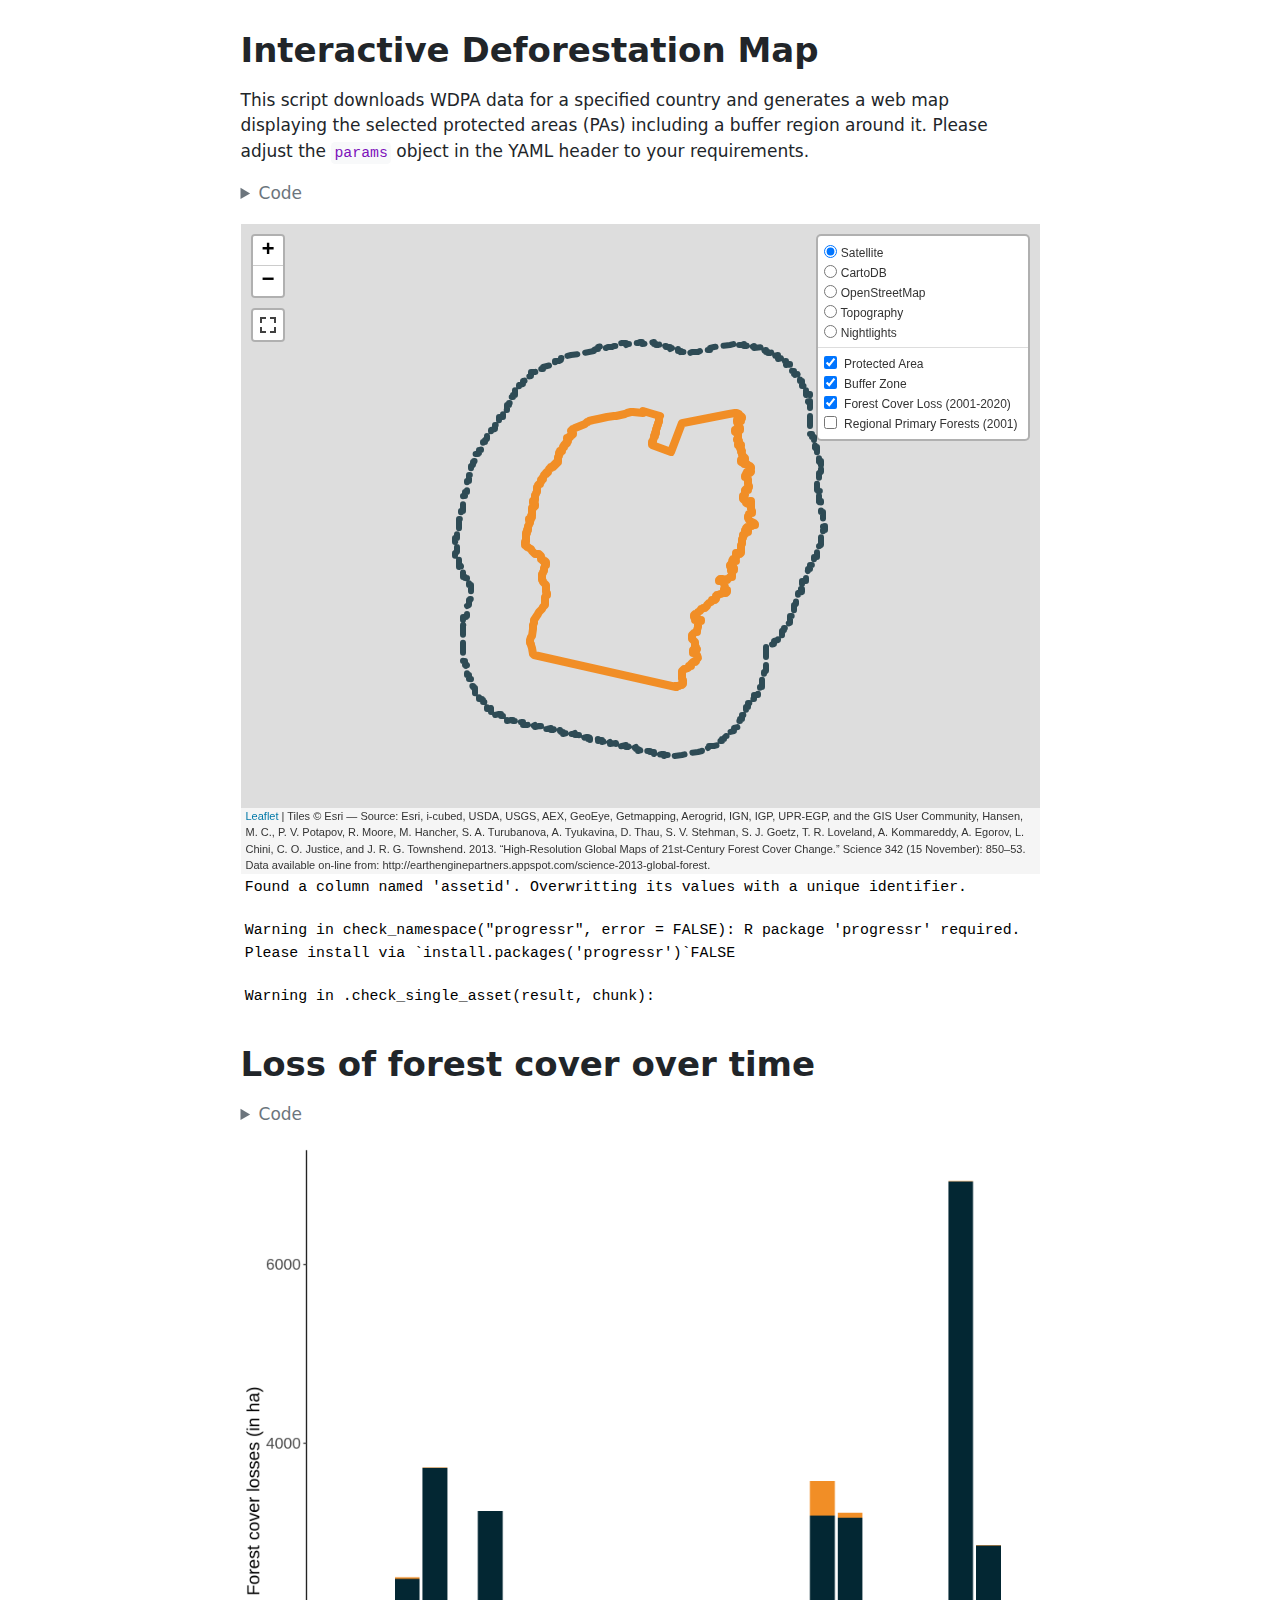
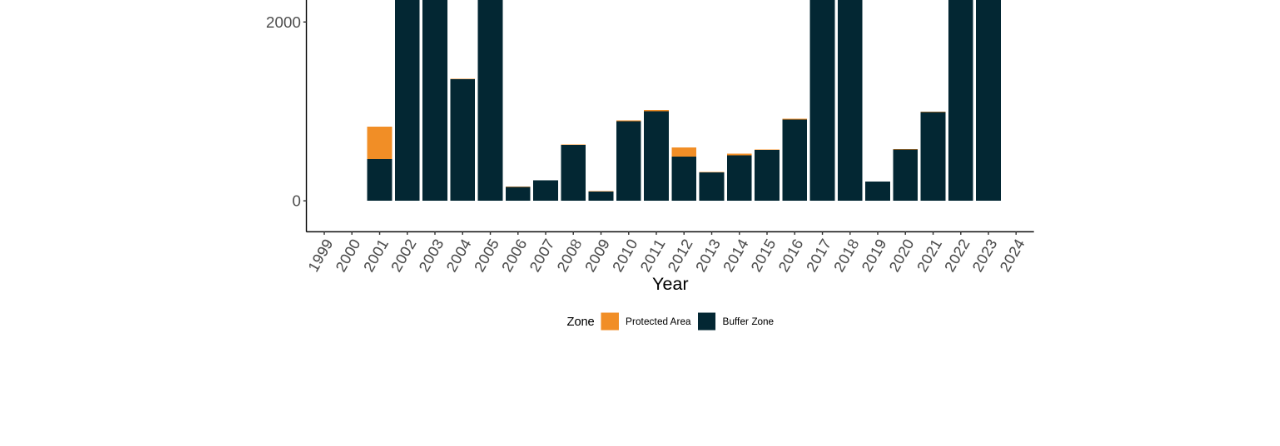
